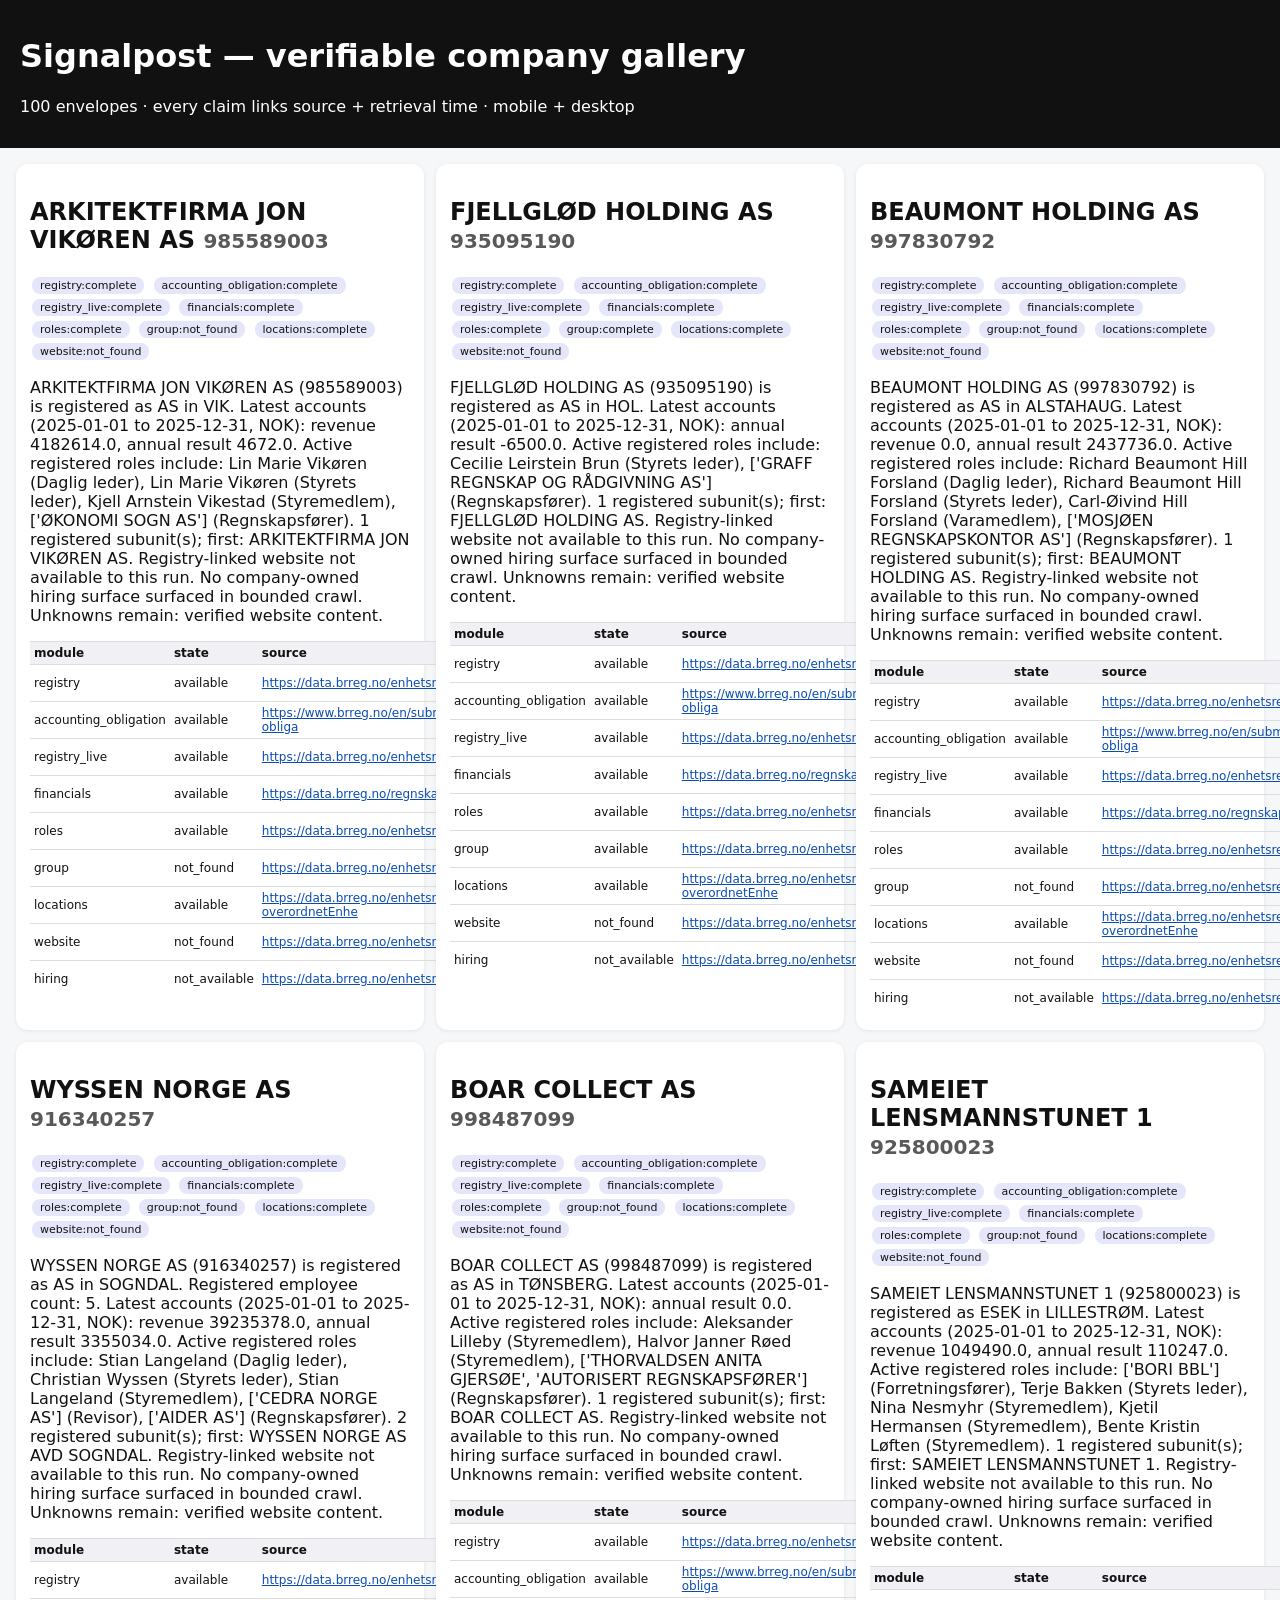
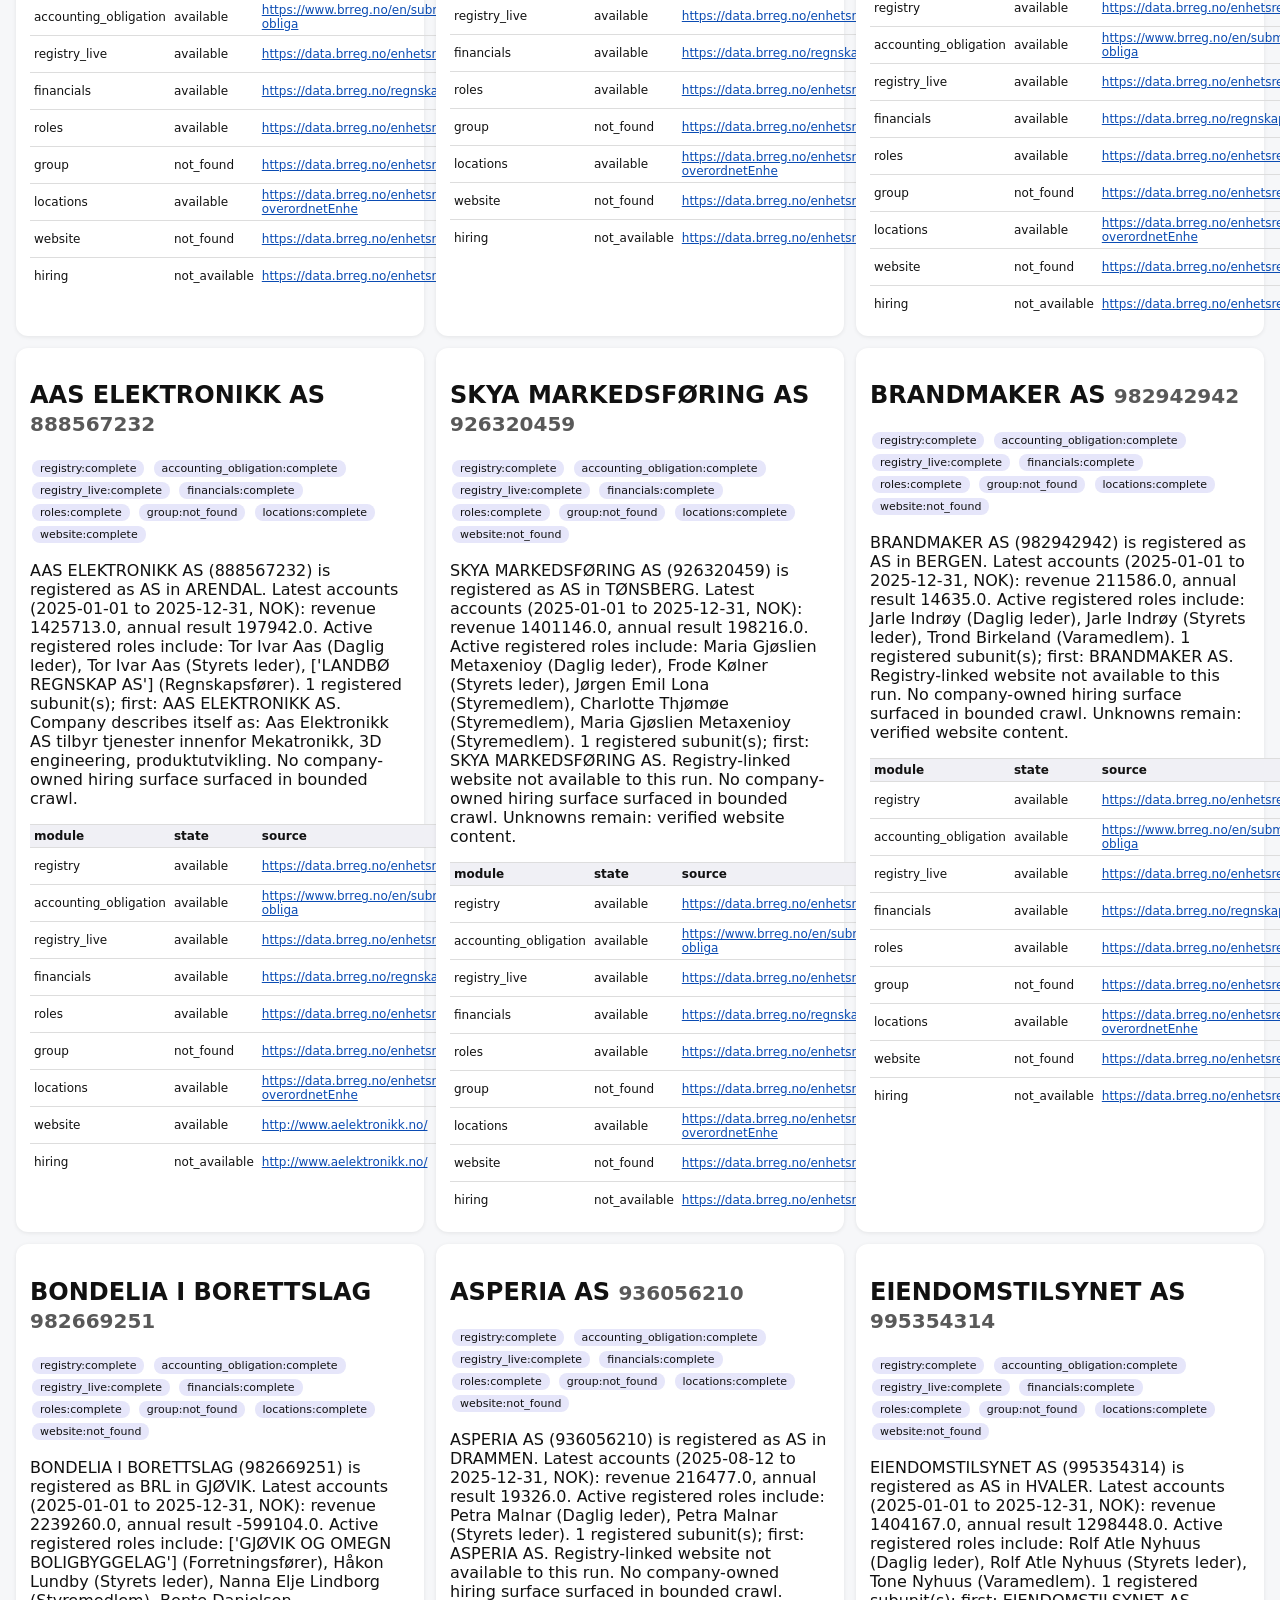
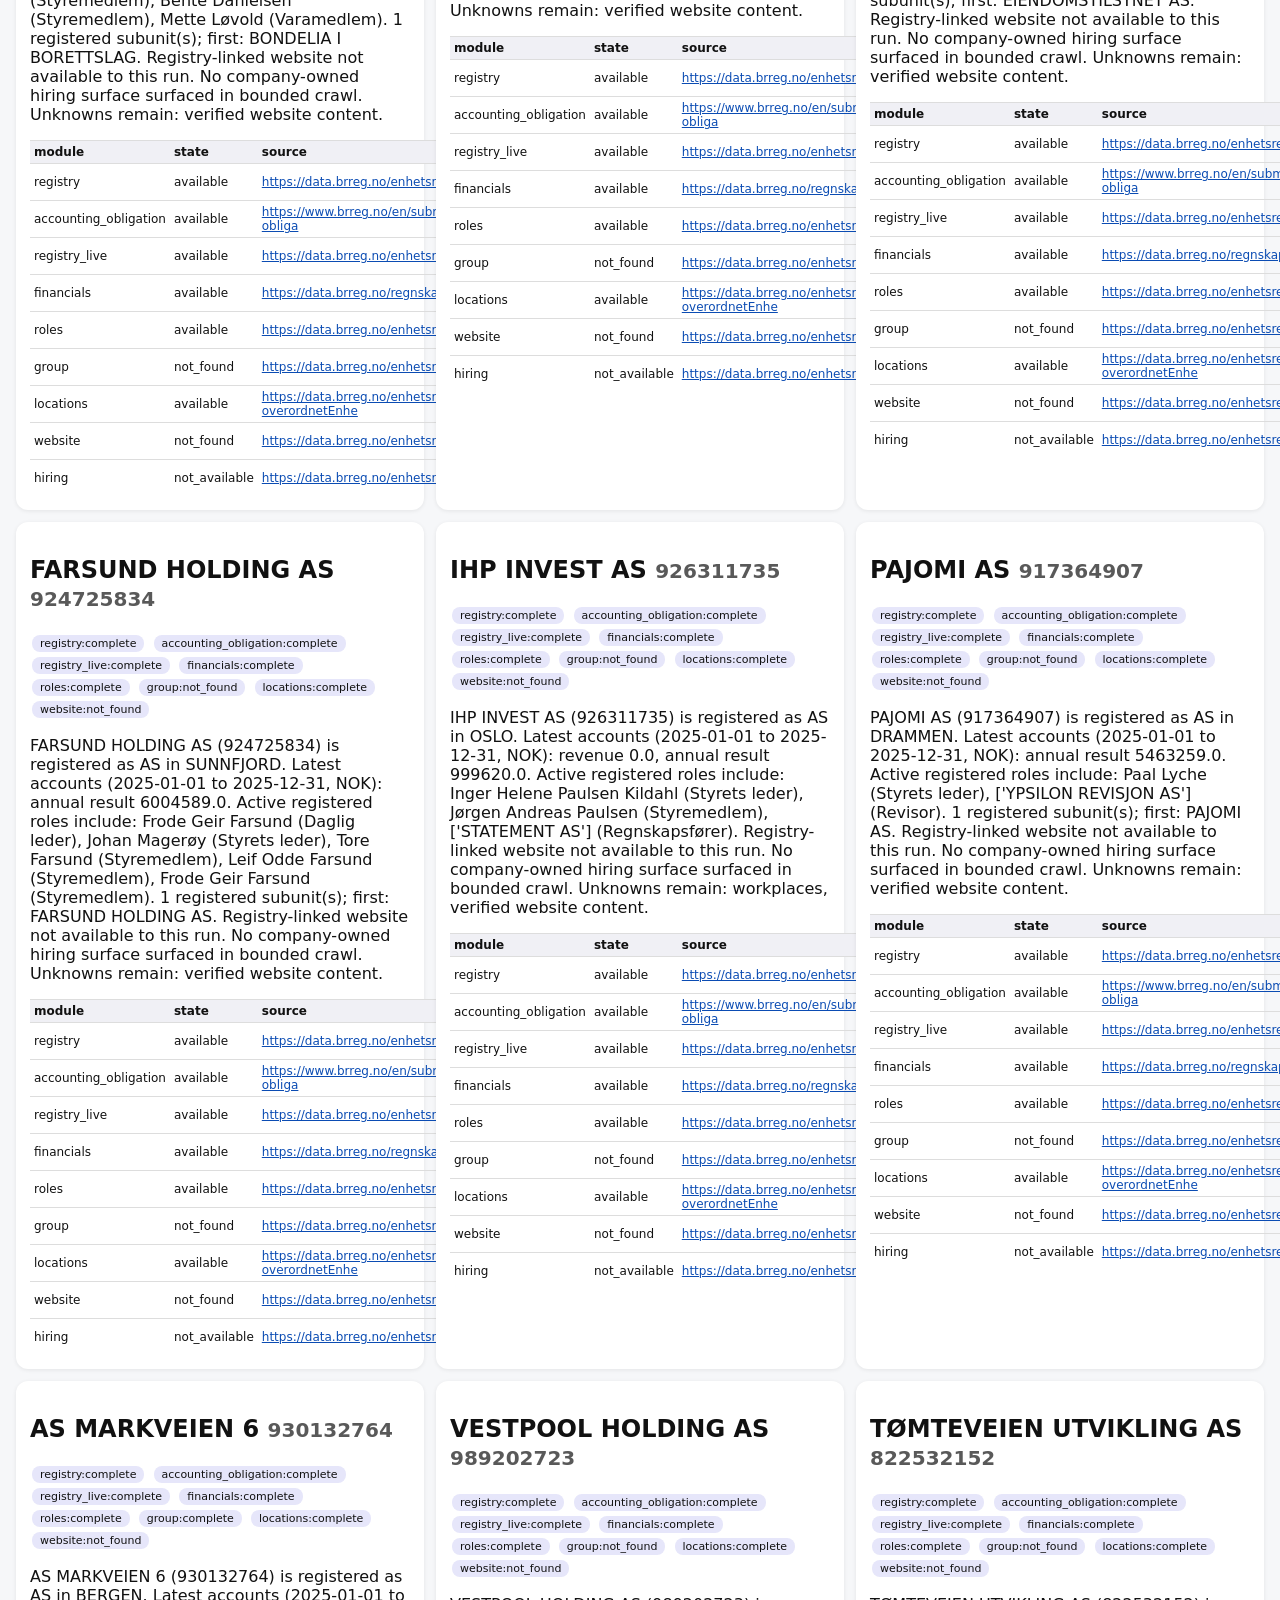
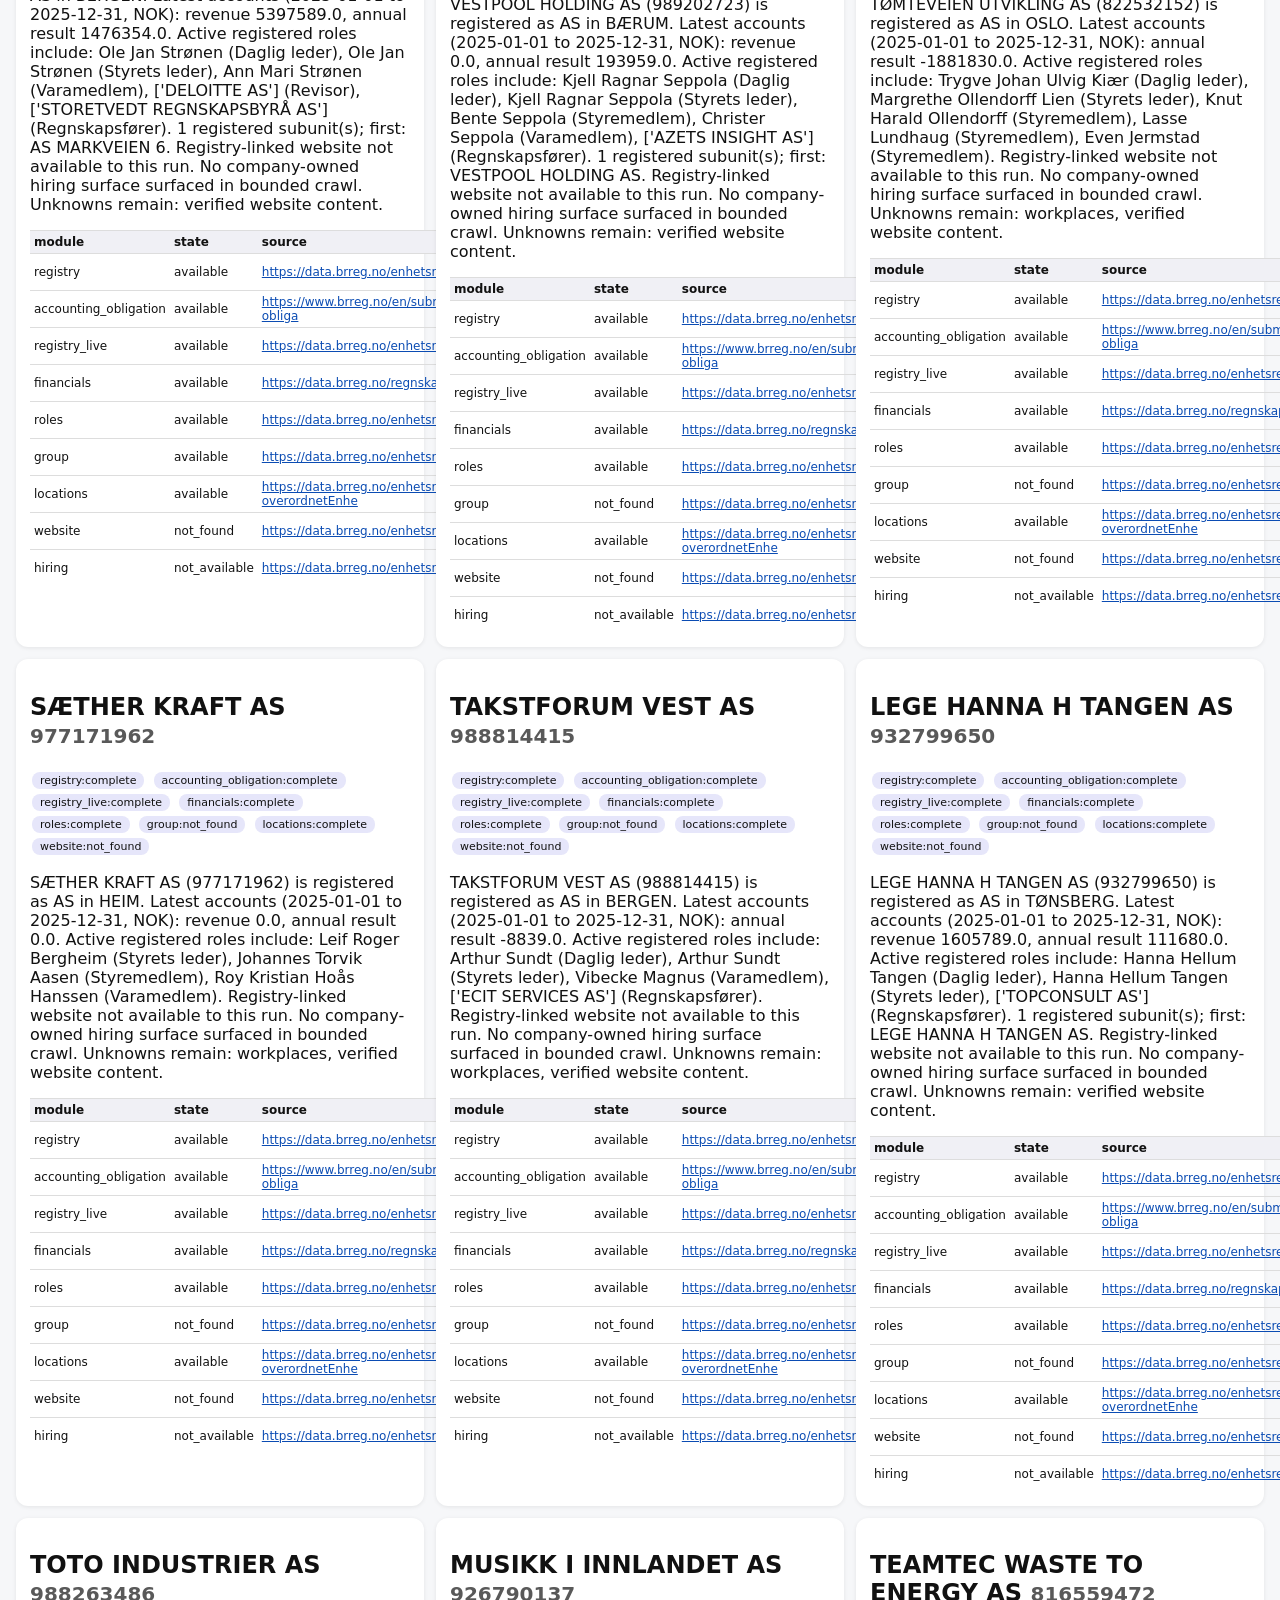
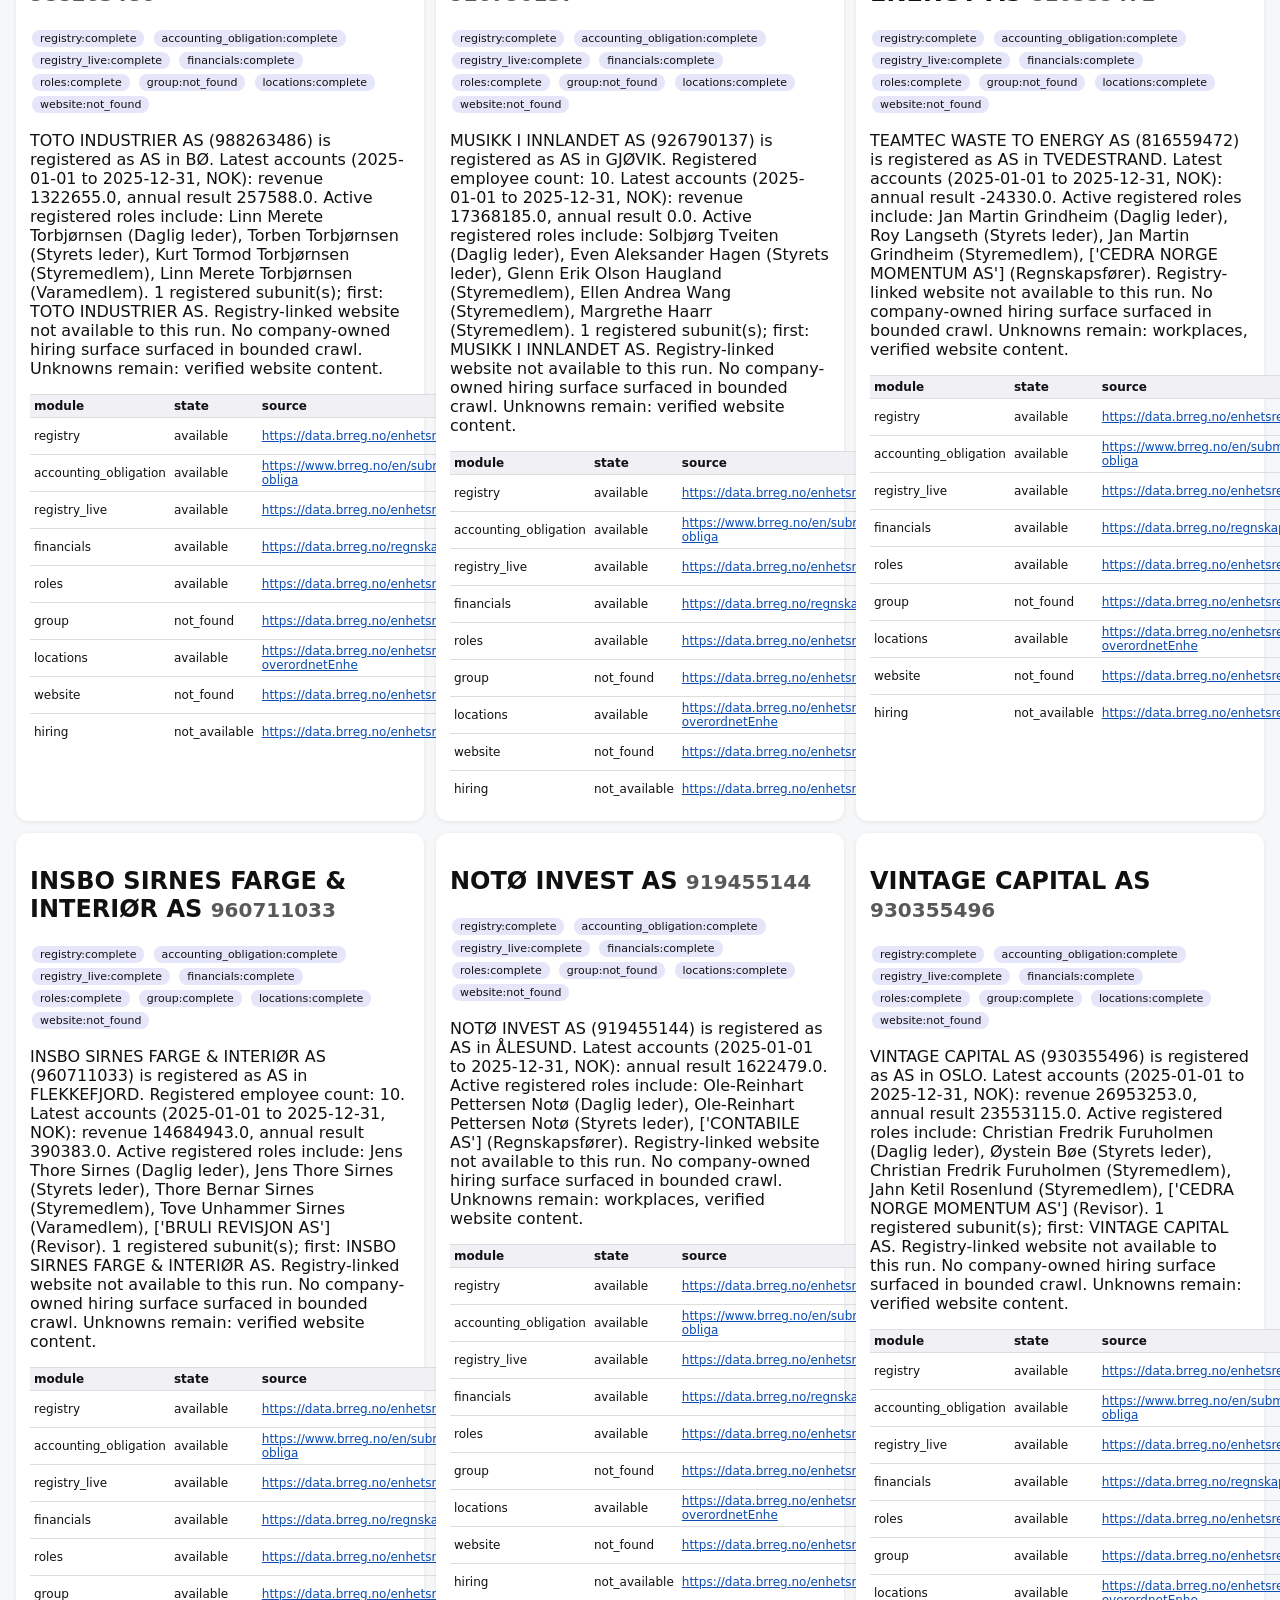
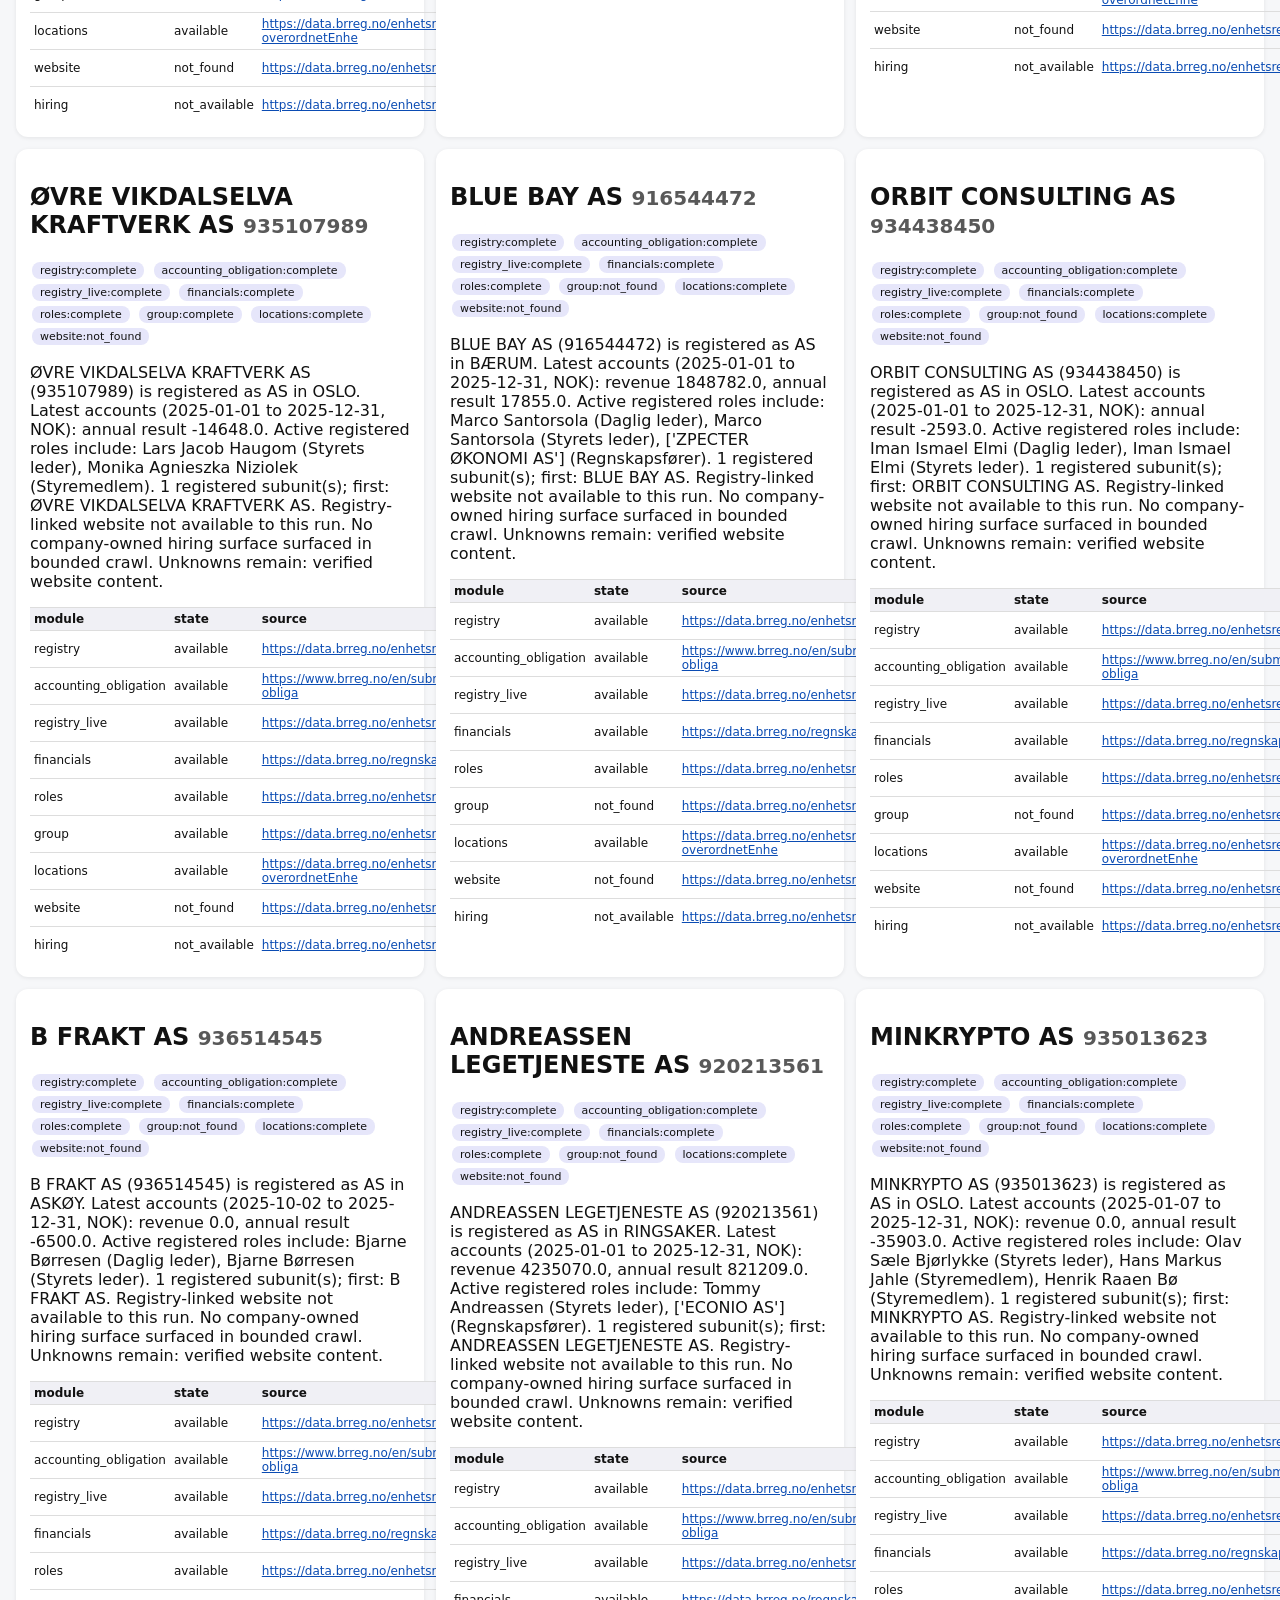
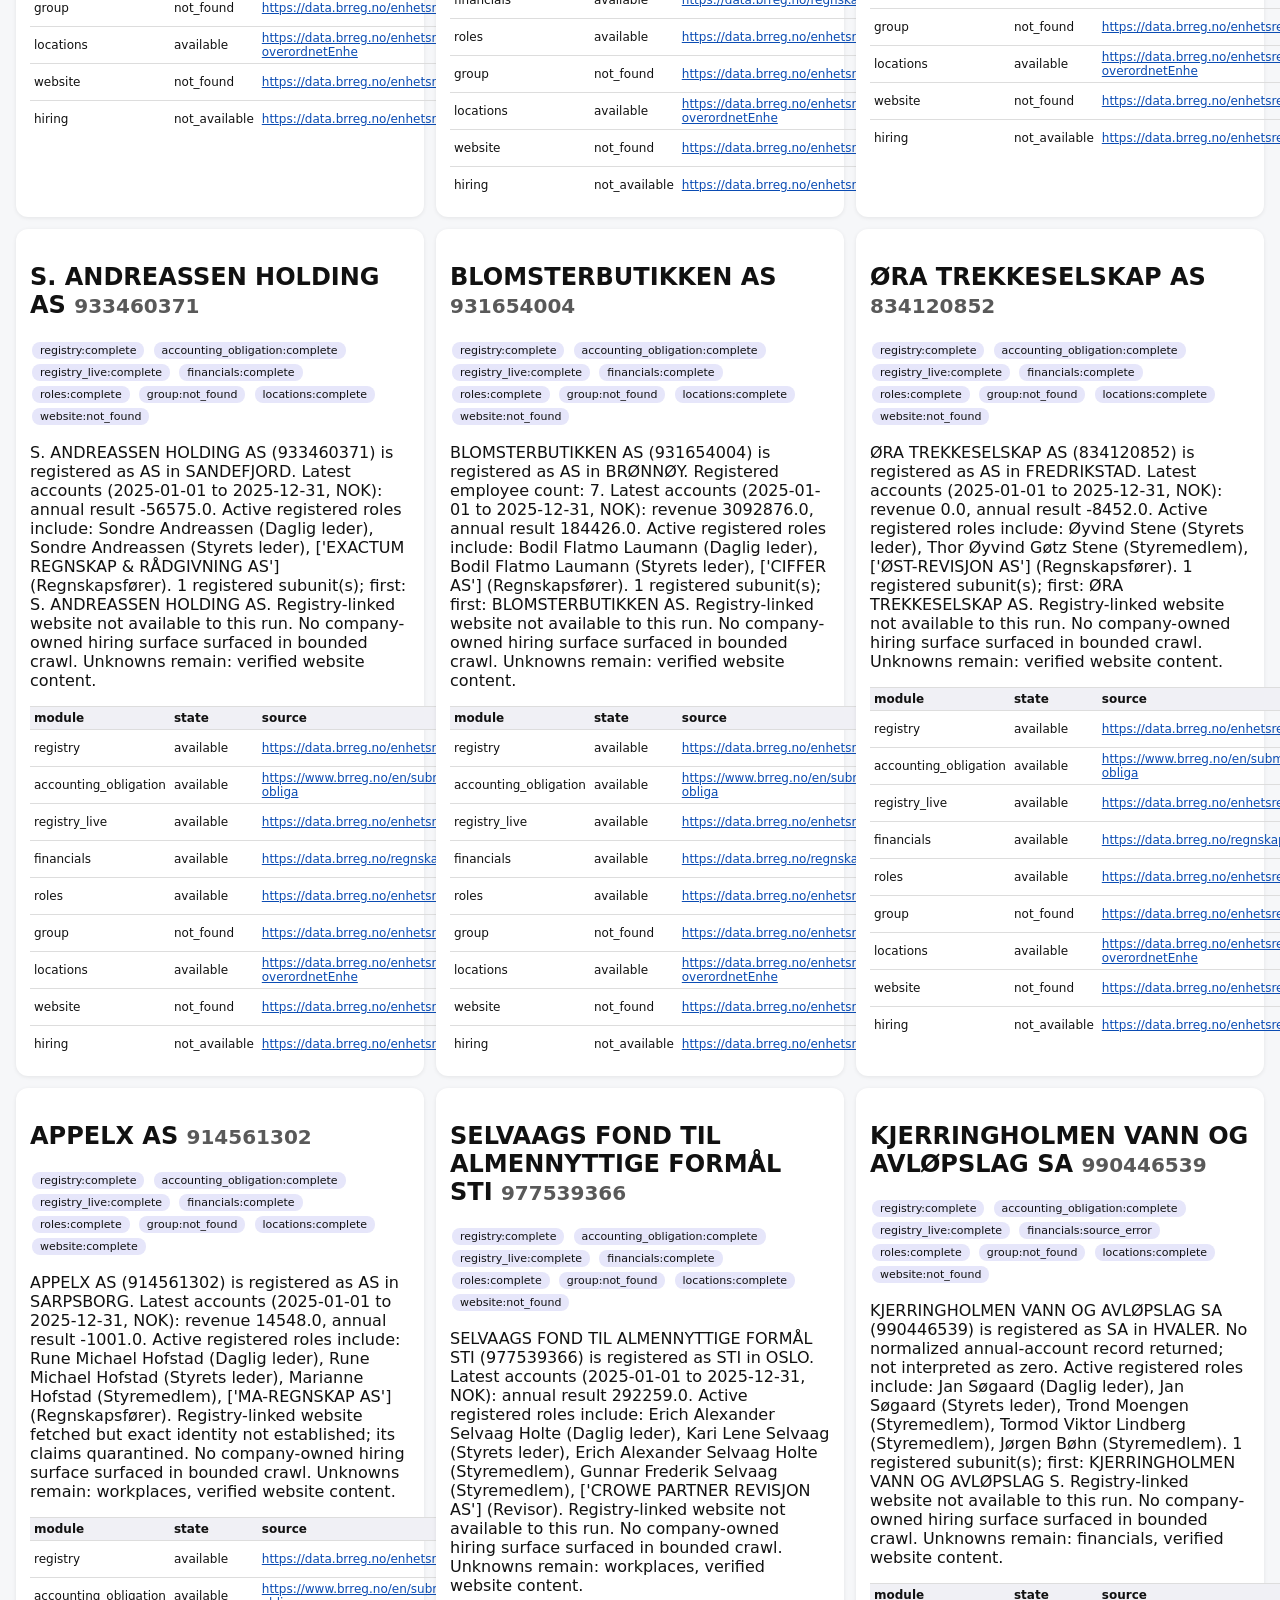
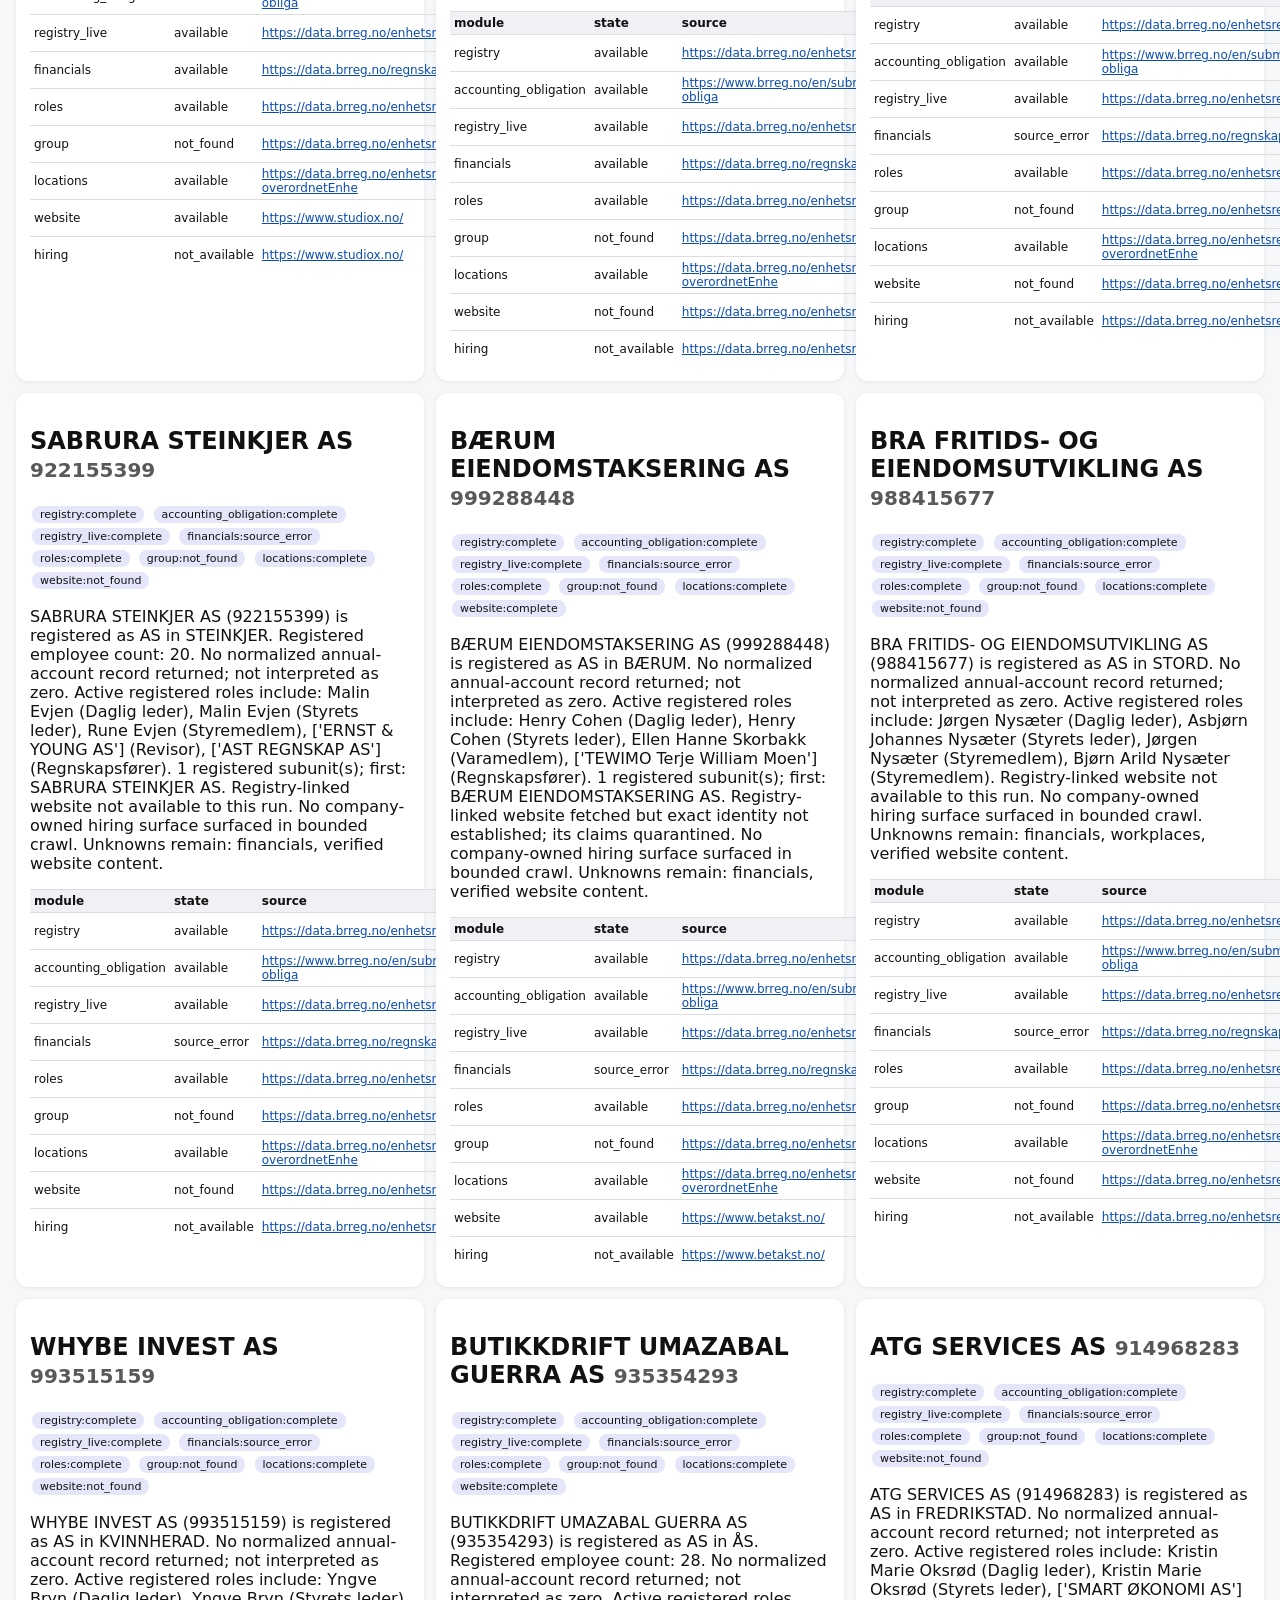
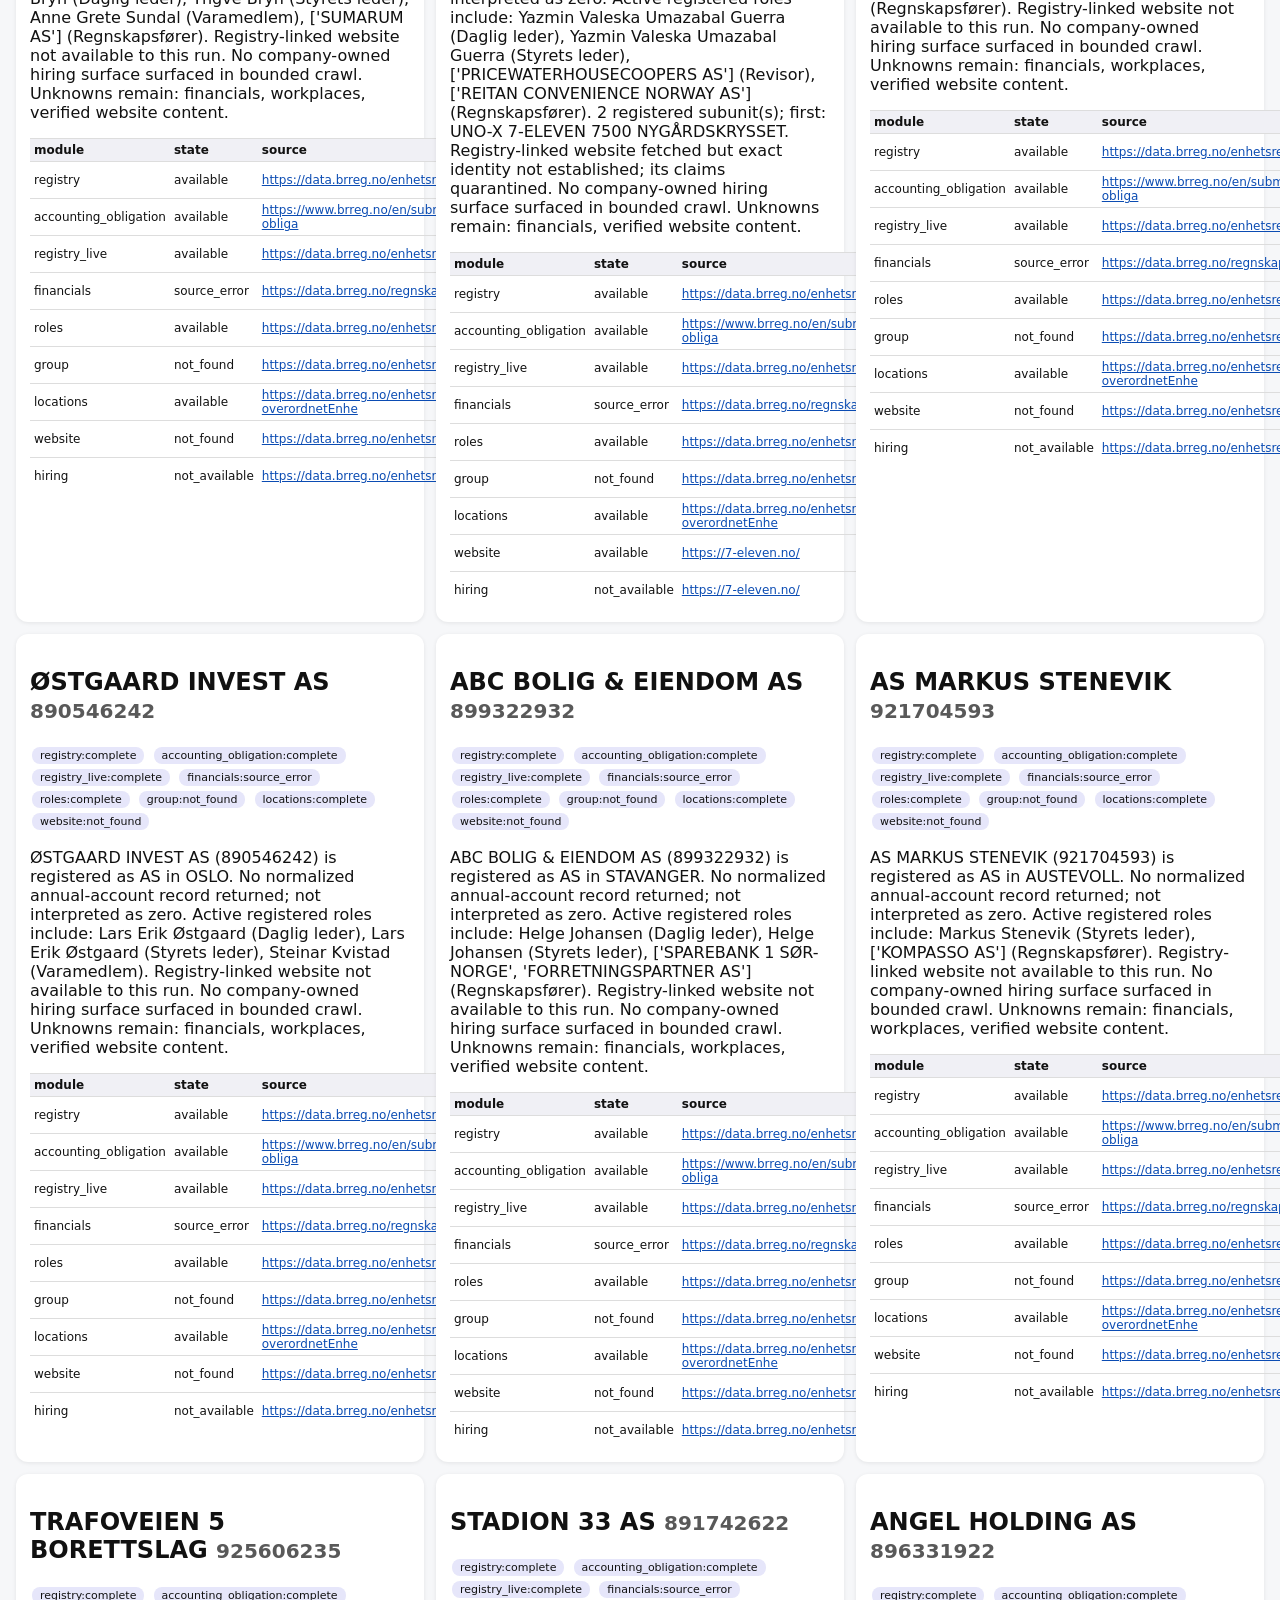
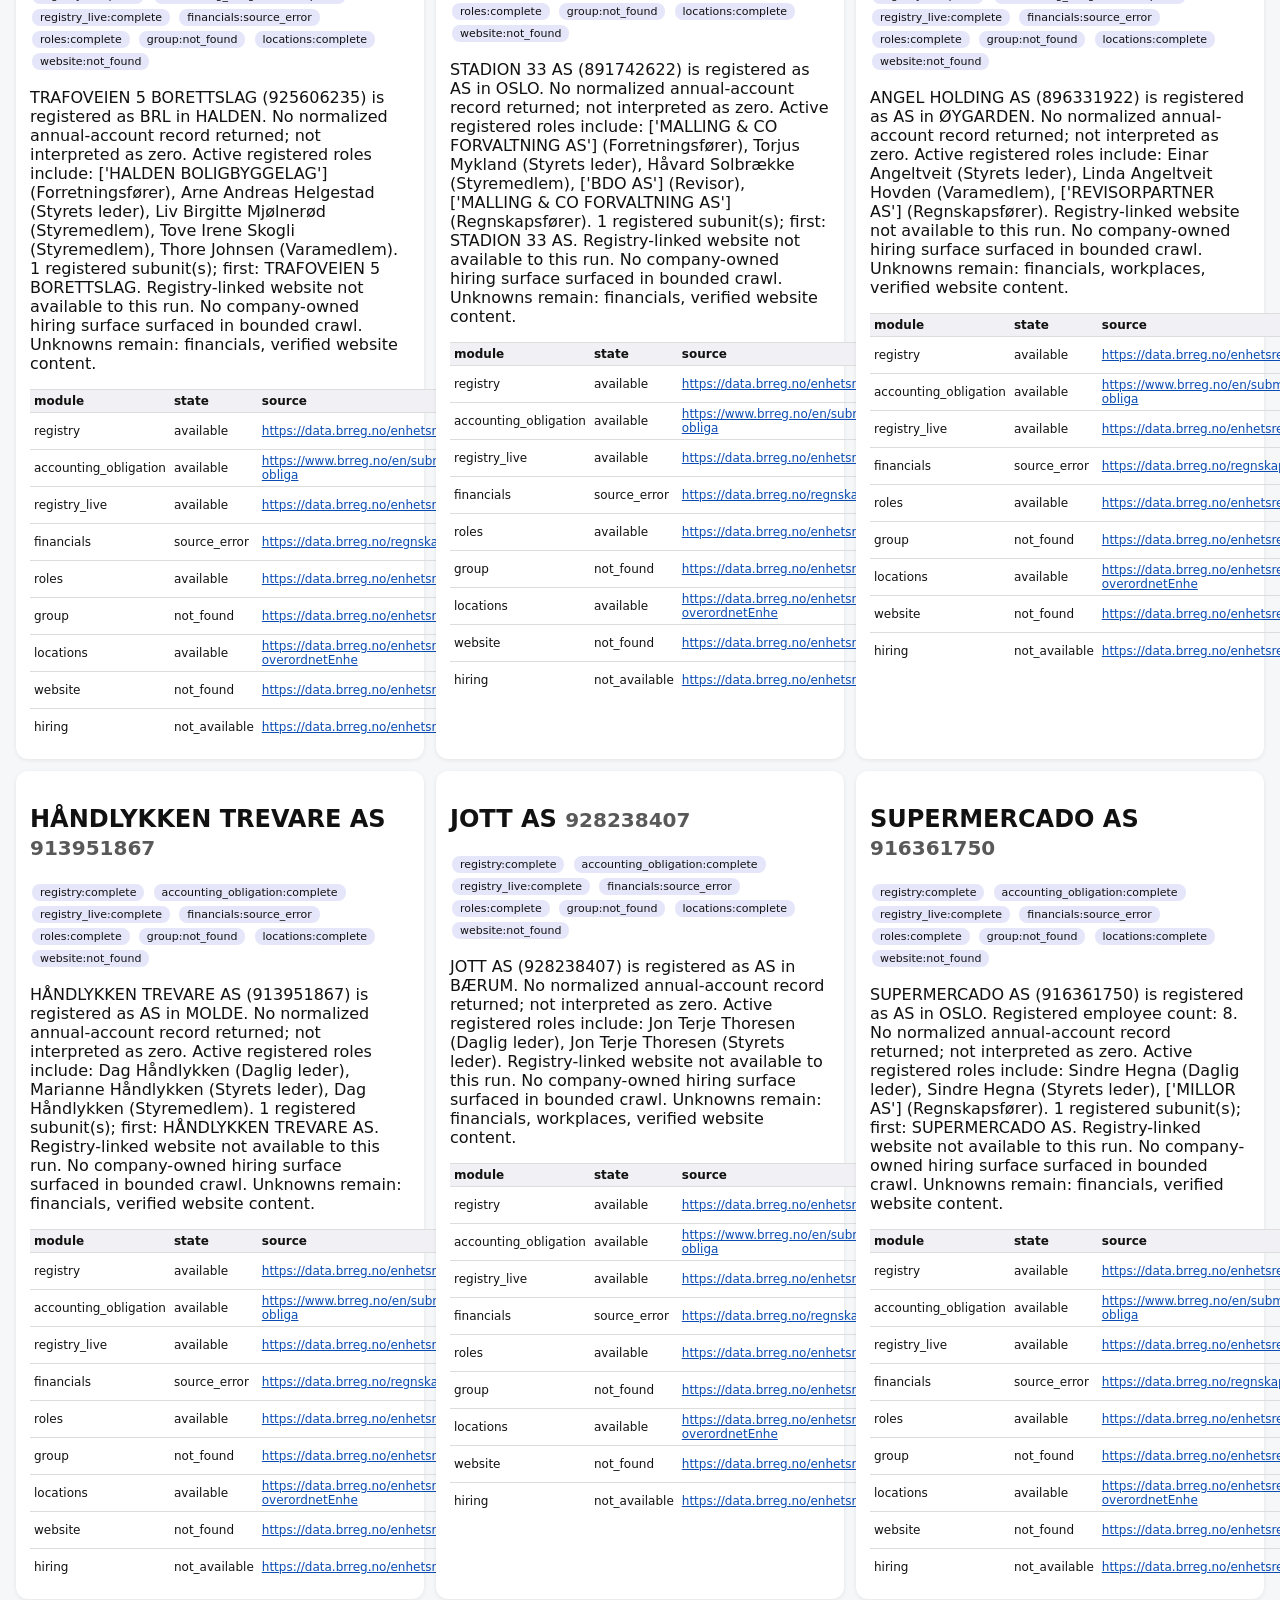
==== docs/index.html @ a3325833 "site: move Pages publish dir site/ -> docs/ (Pages branch mode only serves root or docs)" ====
<!doctype html><html lang='en'><head><meta charset='utf-8'>
<meta name='viewport' content='width=device-width,initial-scale=1'>
<meta name='description' content='Verifiable Norwegian company profiles with source links and retrieval dates.'>
<meta http-equiv='Content-Security-Policy' content="default-src 'none'; style-src 'unsafe-inline'; img-src https: data:; connect-src 'none'; script-src 'none'; base-uri 'none'; form-action 'none'">
<title>Signalpost gallery &mdash; 100 companies</title>
<style>body{font-family:system-ui,-apple-system,'Segoe UI',sans-serif;margin:0;background:#f6f7f9;color:#111}header{padding:16px 20px;background:#111;color:#fff}header a{color:#fff}.skip{position:absolute;left:-9999px;top:0;background:#fff;color:#111;padding:8px 12px;z-index:10}.skip:focus{left:8px;top:8px}main{padding:16px;display:grid;gap:12px;grid-template-columns:repeat(auto-fill,minmax(340px,1fr))}.card{background:#fff;border-radius:12px;padding:14px;box-shadow:0 1px 4px rgba(0,0,0,.08)}.b{display:inline-block;background:#e6e6fa;color:#111;font-size:11px;border-radius:8px;padding:2px 8px;margin:2px}table{width:100%;font-size:12px;border-collapse:collapse}td,th{border-top:1px solid #ddd;padding:4px;text-align:left}th{background:#f0f0f5}small{color:#595959}a{color:#0b4cb3;text-decoration:underline}a:focus-visible{outline:3px solid #0b4cb3;outline-offset:2px}footer{padding:20px;background:#fff;border-top:1px solid #ddd;font-size:13px;color:#333}footer nav ul{list-style:none;padding:0;display:flex;gap:12px;flex-wrap:wrap}@media(max-width:600px){main{grid-template-columns:1fr}}</style>
</head><body><a class='skip' href='#main'>Skip to company profiles</a>
<header><h1>Signalpost &mdash; verifiable company gallery</h1>
<p>100 envelopes &middot; every claim links source + retrieval time &middot; mobile + desktop</p></header>
<main id='main'><article class='card' aria-labelledby='c0'><h2 id='c0'>ARKITEKTFIRMA JON VIKØREN AS <small>985589003</small></h2><div><span class='b'>registry:complete</span> <span class='b'>accounting_obligation:complete</span> <span class='b'>registry_live:complete</span> <span class='b'>financials:complete</span> <span class='b'>roles:complete</span> <span class='b'>group:not_found</span> <span class='b'>locations:complete</span> <span class='b'>website:not_found</span></div><p>ARKITEKTFIRMA JON VIKØREN AS (985589003) is registered as AS in VIK. Latest accounts (2025-01-01 to 2025-12-31, NOK): revenue 4182614.0, annual result 4672.0. Active registered roles include: Lin Marie Vikøren (Daglig leder), Lin Marie Vikøren (Styrets leder), Kjell Arnstein Vikestad (Styremedlem), [&#x27;ØKONOMI SOGN AS&#x27;] (Regnskapsfører). 1 registered subunit(s); first: ARKITEKTFIRMA JON VIKØREN AS. Registry-linked website not available to this run. No company-owned hiring surface surfaced in bounded crawl. Unknowns remain: verified website content.</p><table><caption class='skip'>Evidence for ARKITEKTFIRMA JON VIKØREN AS, organisation 985589003</caption><tr><th scope='col'>module</th><th scope='col'>state</th><th scope='col'>source</th><th scope='col'>retrieved</th></tr><tr><td>registry</td><td>available</td><td><a href='https://data.brreg.no/enhetsregisteret/api/enheter/lastned/csv' rel='noopener noreferrer nofollow'>https://data.brreg.no/enhetsregisteret/api/enheter/lastned/csv</a></td><td>2026-09-27T07:00:24.638125Z</td></tr><tr><td>accounting_obligation</td><td>available</td><td><a href='https://www.brreg.no/en/submission-of-annual-accounts/reporting-obligations-to-the-register-of-company-accounts/who-has-an-accounting-obligation/' rel='noopener noreferrer nofollow'>https://www.brreg.no/en/submission-of-annual-accounts/reporting-obliga</a></td><td>2026-09-27T07:00:51.420707Z</td></tr><tr><td>registry_live</td><td>available</td><td><a href='https://data.brreg.no/enhetsregisteret/api/enheter/985589003' rel='noopener noreferrer nofollow'>https://data.brreg.no/enhetsregisteret/api/enheter/985589003</a></td><td>2026-09-27T07:00:57.980593Z</td></tr><tr><td>financials</td><td>available</td><td><a href='https://data.brreg.no/regnskapsregisteret/regnskap/985589003' rel='noopener noreferrer nofollow'>https://data.brreg.no/regnskapsregisteret/regnskap/985589003</a></td><td>2026-09-27T07:01:02.925267Z</td></tr><tr><td>roles</td><td>available</td><td><a href='https://data.brreg.no/enhetsregisteret/api/enheter/985589003/roller' rel='noopener noreferrer nofollow'>https://data.brreg.no/enhetsregisteret/api/enheter/985589003/roller</a></td><td>2026-09-27T07:01:03.685446Z</td></tr><tr><td>group</td><td>not_found</td><td><a href='https://data.brreg.no/enhetsregisteret/api/konsernstruktur/985589003' rel='noopener noreferrer nofollow'>https://data.brreg.no/enhetsregisteret/api/konsernstruktur/985589003</a></td><td>2026-09-27T07:01:04.404329Z</td></tr><tr><td>locations</td><td>available</td><td><a href='https://data.brreg.no/enhetsregisteret/api/underenheter?overordnetEnhet=985589003&amp;size=1000' rel='noopener noreferrer nofollow'>https://data.brreg.no/enhetsregisteret/api/underenheter?overordnetEnhe</a></td><td>2026-09-27T07:01:05.132972Z</td></tr><tr><td>website</td><td>not_found</td><td><a href='https://data.brreg.no/enhetsregisteret/api/enheter' rel='noopener noreferrer nofollow'>https://data.brreg.no/enhetsregisteret/api/enheter</a></td><td>2026-09-27T07:01:05.133584Z</td></tr><tr><td>hiring</td><td>not_available</td><td><a href='https://data.brreg.no/enhetsregisteret/api/enheter' rel='noopener noreferrer nofollow'>https://data.brreg.no/enhetsregisteret/api/enheter</a></td><td>2026-09-27T07:01:05.133584Z</td></tr></table></article>
<article class='card' aria-labelledby='c1'><h2 id='c1'>FJELLGLØD HOLDING AS <small>935095190</small></h2><div><span class='b'>registry:complete</span> <span class='b'>accounting_obligation:complete</span> <span class='b'>registry_live:complete</span> <span class='b'>financials:complete</span> <span class='b'>roles:complete</span> <span class='b'>group:complete</span> <span class='b'>locations:complete</span> <span class='b'>website:not_found</span></div><p>FJELLGLØD HOLDING AS (935095190) is registered as AS in HOL. Latest accounts (2025-01-01 to 2025-12-31, NOK): annual result -6500.0. Active registered roles include: Cecilie Leirstein Brun (Styrets leder), [&#x27;GRAFF REGNSKAP OG RÅDGIVNING AS&#x27;] (Regnskapsfører). 1 registered subunit(s); first: FJELLGLØD HOLDING AS. Registry-linked website not available to this run. No company-owned hiring surface surfaced in bounded crawl. Unknowns remain: verified website content.</p><table><caption class='skip'>Evidence for FJELLGLØD HOLDING AS, organisation 935095190</caption><tr><th scope='col'>module</th><th scope='col'>state</th><th scope='col'>source</th><th scope='col'>retrieved</th></tr><tr><td>registry</td><td>available</td><td><a href='https://data.brreg.no/enhetsregisteret/api/enheter/lastned/csv' rel='noopener noreferrer nofollow'>https://data.brreg.no/enhetsregisteret/api/enheter/lastned/csv</a></td><td>2026-09-27T07:00:24.638125Z</td></tr><tr><td>accounting_obligation</td><td>available</td><td><a href='https://www.brreg.no/en/submission-of-annual-accounts/reporting-obligations-to-the-register-of-company-accounts/who-has-an-accounting-obligation/' rel='noopener noreferrer nofollow'>https://www.brreg.no/en/submission-of-annual-accounts/reporting-obliga</a></td><td>2026-09-27T07:00:43.645373Z</td></tr><tr><td>registry_live</td><td>available</td><td><a href='https://data.brreg.no/enhetsregisteret/api/enheter/935095190' rel='noopener noreferrer nofollow'>https://data.brreg.no/enhetsregisteret/api/enheter/935095190</a></td><td>2026-09-27T07:00:57.990704Z</td></tr><tr><td>financials</td><td>available</td><td><a href='https://data.brreg.no/regnskapsregisteret/regnskap/935095190' rel='noopener noreferrer nofollow'>https://data.brreg.no/regnskapsregisteret/regnskap/935095190</a></td><td>2026-09-27T07:01:11.299062Z</td></tr><tr><td>roles</td><td>available</td><td><a href='https://data.brreg.no/enhetsregisteret/api/enheter/935095190/roller' rel='noopener noreferrer nofollow'>https://data.brreg.no/enhetsregisteret/api/enheter/935095190/roller</a></td><td>2026-09-27T07:01:12.040954Z</td></tr><tr><td>group</td><td>available</td><td><a href='https://data.brreg.no/enhetsregisteret/api/konsernstruktur/935095190' rel='noopener noreferrer nofollow'>https://data.brreg.no/enhetsregisteret/api/konsernstruktur/935095190</a></td><td>2026-09-27T07:01:12.808445Z</td></tr><tr><td>locations</td><td>available</td><td><a href='https://data.brreg.no/enhetsregisteret/api/underenheter?overordnetEnhet=935095190&amp;size=1000' rel='noopener noreferrer nofollow'>https://data.brreg.no/enhetsregisteret/api/underenheter?overordnetEnhe</a></td><td>2026-09-27T07:01:13.511846Z</td></tr><tr><td>website</td><td>not_found</td><td><a href='https://data.brreg.no/enhetsregisteret/api/enheter' rel='noopener noreferrer nofollow'>https://data.brreg.no/enhetsregisteret/api/enheter</a></td><td>2026-09-27T07:01:13.512112Z</td></tr><tr><td>hiring</td><td>not_available</td><td><a href='https://data.brreg.no/enhetsregisteret/api/enheter' rel='noopener noreferrer nofollow'>https://data.brreg.no/enhetsregisteret/api/enheter</a></td><td>2026-09-27T07:01:13.512112Z</td></tr></table></article>
<article class='card' aria-labelledby='c2'><h2 id='c2'>BEAUMONT HOLDING AS <small>997830792</small></h2><div><span class='b'>registry:complete</span> <span class='b'>accounting_obligation:complete</span> <span class='b'>registry_live:complete</span> <span class='b'>financials:complete</span> <span class='b'>roles:complete</span> <span class='b'>group:not_found</span> <span class='b'>locations:complete</span> <span class='b'>website:not_found</span></div><p>BEAUMONT HOLDING AS (997830792) is registered as AS in ALSTAHAUG. Latest accounts (2025-01-01 to 2025-12-31, NOK): revenue 0.0, annual result 2437736.0. Active registered roles include: Richard Beaumont Hill Forsland (Daglig leder), Richard Beaumont Hill Forsland (Styrets leder), Carl-Øivind Hill Forsland (Varamedlem), [&#x27;MOSJØEN REGNSKAPSKONTOR AS&#x27;] (Regnskapsfører). 1 registered subunit(s); first: BEAUMONT HOLDING AS. Registry-linked website not available to this run. No company-owned hiring surface surfaced in bounded crawl. Unknowns remain: verified website content.</p><table><caption class='skip'>Evidence for BEAUMONT HOLDING AS, organisation 997830792</caption><tr><th scope='col'>module</th><th scope='col'>state</th><th scope='col'>source</th><th scope='col'>retrieved</th></tr><tr><td>registry</td><td>available</td><td><a href='https://data.brreg.no/enhetsregisteret/api/enheter/lastned/csv' rel='noopener noreferrer nofollow'>https://data.brreg.no/enhetsregisteret/api/enheter/lastned/csv</a></td><td>2026-09-27T07:00:24.638125Z</td></tr><tr><td>accounting_obligation</td><td>available</td><td><a href='https://www.brreg.no/en/submission-of-annual-accounts/reporting-obligations-to-the-register-of-company-accounts/who-has-an-accounting-obligation/' rel='noopener noreferrer nofollow'>https://www.brreg.no/en/submission-of-annual-accounts/reporting-obliga</a></td><td>2026-09-27T07:00:56.364249Z</td></tr><tr><td>registry_live</td><td>available</td><td><a href='https://data.brreg.no/enhetsregisteret/api/enheter/997830792' rel='noopener noreferrer nofollow'>https://data.brreg.no/enhetsregisteret/api/enheter/997830792</a></td><td>2026-09-27T07:00:57.980068Z</td></tr><tr><td>financials</td><td>available</td><td><a href='https://data.brreg.no/regnskapsregisteret/regnskap/997830792' rel='noopener noreferrer nofollow'>https://data.brreg.no/regnskapsregisteret/regnskap/997830792</a></td><td>2026-09-27T07:01:04.577328Z</td></tr><tr><td>roles</td><td>available</td><td><a href='https://data.brreg.no/enhetsregisteret/api/enheter/997830792/roller' rel='noopener noreferrer nofollow'>https://data.brreg.no/enhetsregisteret/api/enheter/997830792/roller</a></td><td>2026-09-27T07:01:05.316523Z</td></tr><tr><td>group</td><td>not_found</td><td><a href='https://data.brreg.no/enhetsregisteret/api/konsernstruktur/997830792' rel='noopener noreferrer nofollow'>https://data.brreg.no/enhetsregisteret/api/konsernstruktur/997830792</a></td><td>2026-09-27T07:01:06.066872Z</td></tr><tr><td>locations</td><td>available</td><td><a href='https://data.brreg.no/enhetsregisteret/api/underenheter?overordnetEnhet=997830792&amp;size=1000' rel='noopener noreferrer nofollow'>https://data.brreg.no/enhetsregisteret/api/underenheter?overordnetEnhe</a></td><td>2026-09-27T07:01:07.978090Z</td></tr><tr><td>website</td><td>not_found</td><td><a href='https://data.brreg.no/enhetsregisteret/api/enheter' rel='noopener noreferrer nofollow'>https://data.brreg.no/enhetsregisteret/api/enheter</a></td><td>2026-09-27T07:01:07.978598Z</td></tr><tr><td>hiring</td><td>not_available</td><td><a href='https://data.brreg.no/enhetsregisteret/api/enheter' rel='noopener noreferrer nofollow'>https://data.brreg.no/enhetsregisteret/api/enheter</a></td><td>2026-09-27T07:01:07.978598Z</td></tr></table></article>
<article class='card' aria-labelledby='c3'><h2 id='c3'>WYSSEN NORGE AS <small>916340257</small></h2><div><span class='b'>registry:complete</span> <span class='b'>accounting_obligation:complete</span> <span class='b'>registry_live:complete</span> <span class='b'>financials:complete</span> <span class='b'>roles:complete</span> <span class='b'>group:not_found</span> <span class='b'>locations:complete</span> <span class='b'>website:not_found</span></div><p>WYSSEN NORGE AS (916340257) is registered as AS in SOGNDAL. Registered employee count: 5. Latest accounts (2025-01-01 to 2025-12-31, NOK): revenue 39235378.0, annual result 3355034.0. Active registered roles include: Stian Langeland (Daglig leder), Christian Wyssen (Styrets leder), Stian Langeland (Styremedlem), [&#x27;CEDRA NORGE AS&#x27;] (Revisor), [&#x27;AIDER AS&#x27;] (Regnskapsfører). 2 registered subunit(s); first: WYSSEN NORGE AS AVD SOGNDAL. Registry-linked website not available to this run. No company-owned hiring surface surfaced in bounded crawl. Unknowns remain: verified website content.</p><table><caption class='skip'>Evidence for WYSSEN NORGE AS, organisation 916340257</caption><tr><th scope='col'>module</th><th scope='col'>state</th><th scope='col'>source</th><th scope='col'>retrieved</th></tr><tr><td>registry</td><td>available</td><td><a href='https://data.brreg.no/enhetsregisteret/api/enheter/lastned/csv' rel='noopener noreferrer nofollow'>https://data.brreg.no/enhetsregisteret/api/enheter/lastned/csv</a></td><td>2026-09-27T07:00:24.638125Z</td></tr><tr><td>accounting_obligation</td><td>available</td><td><a href='https://www.brreg.no/en/submission-of-annual-accounts/reporting-obligations-to-the-register-of-company-accounts/who-has-an-accounting-obligation/' rel='noopener noreferrer nofollow'>https://www.brreg.no/en/submission-of-annual-accounts/reporting-obliga</a></td><td>2026-09-27T07:00:30.591036Z</td></tr><tr><td>registry_live</td><td>available</td><td><a href='https://data.brreg.no/enhetsregisteret/api/enheter/916340257' rel='noopener noreferrer nofollow'>https://data.brreg.no/enhetsregisteret/api/enheter/916340257</a></td><td>2026-09-27T07:00:57.983502Z</td></tr><tr><td>financials</td><td>available</td><td><a href='https://data.brreg.no/regnskapsregisteret/regnskap/916340257' rel='noopener noreferrer nofollow'>https://data.brreg.no/regnskapsregisteret/regnskap/916340257</a></td><td>2026-09-27T07:01:04.992048Z</td></tr><tr><td>roles</td><td>available</td><td><a href='https://data.brreg.no/enhetsregisteret/api/enheter/916340257/roller' rel='noopener noreferrer nofollow'>https://data.brreg.no/enhetsregisteret/api/enheter/916340257/roller</a></td><td>2026-09-27T07:01:05.711988Z</td></tr><tr><td>group</td><td>not_found</td><td><a href='https://data.brreg.no/enhetsregisteret/api/konsernstruktur/916340257' rel='noopener noreferrer nofollow'>https://data.brreg.no/enhetsregisteret/api/konsernstruktur/916340257</a></td><td>2026-09-27T07:01:06.425324Z</td></tr><tr><td>locations</td><td>available</td><td><a href='https://data.brreg.no/enhetsregisteret/api/underenheter?overordnetEnhet=916340257&amp;size=1000' rel='noopener noreferrer nofollow'>https://data.brreg.no/enhetsregisteret/api/underenheter?overordnetEnhe</a></td><td>2026-09-27T07:01:07.119717Z</td></tr><tr><td>website</td><td>not_found</td><td><a href='https://data.brreg.no/enhetsregisteret/api/enheter' rel='noopener noreferrer nofollow'>https://data.brreg.no/enhetsregisteret/api/enheter</a></td><td>2026-09-27T07:01:07.120220Z</td></tr><tr><td>hiring</td><td>not_available</td><td><a href='https://data.brreg.no/enhetsregisteret/api/enheter' rel='noopener noreferrer nofollow'>https://data.brreg.no/enhetsregisteret/api/enheter</a></td><td>2026-09-27T07:01:07.120220Z</td></tr></table></article>
<article class='card' aria-labelledby='c4'><h2 id='c4'>BOAR COLLECT AS <small>998487099</small></h2><div><span class='b'>registry:complete</span> <span class='b'>accounting_obligation:complete</span> <span class='b'>registry_live:complete</span> <span class='b'>financials:complete</span> <span class='b'>roles:complete</span> <span class='b'>group:not_found</span> <span class='b'>locations:complete</span> <span class='b'>website:not_found</span></div><p>BOAR COLLECT AS (998487099) is registered as AS in TØNSBERG. Latest accounts (2025-01-01 to 2025-12-31, NOK): annual result 0.0. Active registered roles include: Aleksander Lilleby (Styremedlem), Halvor Janner Røed (Styremedlem), [&#x27;THORVALDSEN ANITA GJERSØE&#x27;, &#x27;AUTORISERT REGNSKAPSFØRER&#x27;] (Regnskapsfører). 1 registered subunit(s); first: BOAR COLLECT AS. Registry-linked website not available to this run. No company-owned hiring surface surfaced in bounded crawl. Unknowns remain: verified website content.</p><table><caption class='skip'>Evidence for BOAR COLLECT AS, organisation 998487099</caption><tr><th scope='col'>module</th><th scope='col'>state</th><th scope='col'>source</th><th scope='col'>retrieved</th></tr><tr><td>registry</td><td>available</td><td><a href='https://data.brreg.no/enhetsregisteret/api/enheter/lastned/csv' rel='noopener noreferrer nofollow'>https://data.brreg.no/enhetsregisteret/api/enheter/lastned/csv</a></td><td>2026-09-27T07:00:24.638125Z</td></tr><tr><td>accounting_obligation</td><td>available</td><td><a href='https://www.brreg.no/en/submission-of-annual-accounts/reporting-obligations-to-the-register-of-company-accounts/who-has-an-accounting-obligation/' rel='noopener noreferrer nofollow'>https://www.brreg.no/en/submission-of-annual-accounts/reporting-obliga</a></td><td>2026-09-27T07:00:56.688297Z</td></tr><tr><td>registry_live</td><td>available</td><td><a href='https://data.brreg.no/enhetsregisteret/api/enheter/998487099' rel='noopener noreferrer nofollow'>https://data.brreg.no/enhetsregisteret/api/enheter/998487099</a></td><td>2026-09-27T07:00:57.970904Z</td></tr><tr><td>financials</td><td>available</td><td><a href='https://data.brreg.no/regnskapsregisteret/regnskap/998487099' rel='noopener noreferrer nofollow'>https://data.brreg.no/regnskapsregisteret/regnskap/998487099</a></td><td>2026-09-27T07:01:06.404100Z</td></tr><tr><td>roles</td><td>available</td><td><a href='https://data.brreg.no/enhetsregisteret/api/enheter/998487099/roller' rel='noopener noreferrer nofollow'>https://data.brreg.no/enhetsregisteret/api/enheter/998487099/roller</a></td><td>2026-09-27T07:01:07.157084Z</td></tr><tr><td>group</td><td>not_found</td><td><a href='https://data.brreg.no/enhetsregisteret/api/konsernstruktur/998487099' rel='noopener noreferrer nofollow'>https://data.brreg.no/enhetsregisteret/api/konsernstruktur/998487099</a></td><td>2026-09-27T07:01:07.890499Z</td></tr><tr><td>locations</td><td>available</td><td><a href='https://data.brreg.no/enhetsregisteret/api/underenheter?overordnetEnhet=998487099&amp;size=1000' rel='noopener noreferrer nofollow'>https://data.brreg.no/enhetsregisteret/api/underenheter?overordnetEnhe</a></td><td>2026-09-27T07:01:08.616184Z</td></tr><tr><td>website</td><td>not_found</td><td><a href='https://data.brreg.no/enhetsregisteret/api/enheter' rel='noopener noreferrer nofollow'>https://data.brreg.no/enhetsregisteret/api/enheter</a></td><td>2026-09-27T07:01:08.616457Z</td></tr><tr><td>hiring</td><td>not_available</td><td><a href='https://data.brreg.no/enhetsregisteret/api/enheter' rel='noopener noreferrer nofollow'>https://data.brreg.no/enhetsregisteret/api/enheter</a></td><td>2026-09-27T07:01:08.616457Z</td></tr></table></article>
<article class='card' aria-labelledby='c5'><h2 id='c5'>SAMEIET LENSMANNSTUNET 1 <small>925800023</small></h2><div><span class='b'>registry:complete</span> <span class='b'>accounting_obligation:complete</span> <span class='b'>registry_live:complete</span> <span class='b'>financials:complete</span> <span class='b'>roles:complete</span> <span class='b'>group:not_found</span> <span class='b'>locations:complete</span> <span class='b'>website:not_found</span></div><p>SAMEIET LENSMANNSTUNET 1 (925800023) is registered as ESEK in LILLESTRØM. Latest accounts (2025-01-01 to 2025-12-31, NOK): revenue 1049490.0, annual result 110247.0. Active registered roles include: [&#x27;BORI BBL&#x27;] (Forretningsfører), Terje Bakken (Styrets leder), Nina Nesmyhr (Styremedlem), Kjetil Hermansen (Styremedlem), Bente Kristin Løften (Styremedlem). 1 registered subunit(s); first: SAMEIET LENSMANNSTUNET 1. Registry-linked website not available to this run. No company-owned hiring surface surfaced in bounded crawl. Unknowns remain: verified website content.</p><table><caption class='skip'>Evidence for SAMEIET LENSMANNSTUNET 1, organisation 925800023</caption><tr><th scope='col'>module</th><th scope='col'>state</th><th scope='col'>source</th><th scope='col'>retrieved</th></tr><tr><td>registry</td><td>available</td><td><a href='https://data.brreg.no/enhetsregisteret/api/enheter/lastned/csv' rel='noopener noreferrer nofollow'>https://data.brreg.no/enhetsregisteret/api/enheter/lastned/csv</a></td><td>2026-09-27T07:00:24.638125Z</td></tr><tr><td>accounting_obligation</td><td>available</td><td><a href='https://www.brreg.no/en/submission-of-annual-accounts/reporting-obligations-to-the-register-of-company-accounts/who-has-an-accounting-obligation/' rel='noopener noreferrer nofollow'>https://www.brreg.no/en/submission-of-annual-accounts/reporting-obliga</a></td><td>2026-09-27T07:00:36.234090Z</td></tr><tr><td>registry_live</td><td>available</td><td><a href='https://data.brreg.no/enhetsregisteret/api/enheter/925800023' rel='noopener noreferrer nofollow'>https://data.brreg.no/enhetsregisteret/api/enheter/925800023</a></td><td>2026-09-27T07:00:57.988766Z</td></tr><tr><td>financials</td><td>available</td><td><a href='https://data.brreg.no/regnskapsregisteret/regnskap/925800023' rel='noopener noreferrer nofollow'>https://data.brreg.no/regnskapsregisteret/regnskap/925800023</a></td><td>2026-09-27T07:01:08.254176Z</td></tr><tr><td>roles</td><td>available</td><td><a href='https://data.brreg.no/enhetsregisteret/api/enheter/925800023/roller' rel='noopener noreferrer nofollow'>https://data.brreg.no/enhetsregisteret/api/enheter/925800023/roller</a></td><td>2026-09-27T07:01:08.991937Z</td></tr><tr><td>group</td><td>not_found</td><td><a href='https://data.brreg.no/enhetsregisteret/api/konsernstruktur/925800023' rel='noopener noreferrer nofollow'>https://data.brreg.no/enhetsregisteret/api/konsernstruktur/925800023</a></td><td>2026-09-27T07:01:09.908363Z</td></tr><tr><td>locations</td><td>available</td><td><a href='https://data.brreg.no/enhetsregisteret/api/underenheter?overordnetEnhet=925800023&amp;size=1000' rel='noopener noreferrer nofollow'>https://data.brreg.no/enhetsregisteret/api/underenheter?overordnetEnhe</a></td><td>2026-09-27T07:01:10.638720Z</td></tr><tr><td>website</td><td>not_found</td><td><a href='https://data.brreg.no/enhetsregisteret/api/enheter' rel='noopener noreferrer nofollow'>https://data.brreg.no/enhetsregisteret/api/enheter</a></td><td>2026-09-27T07:01:10.639004Z</td></tr><tr><td>hiring</td><td>not_available</td><td><a href='https://data.brreg.no/enhetsregisteret/api/enheter' rel='noopener noreferrer nofollow'>https://data.brreg.no/enhetsregisteret/api/enheter</a></td><td>2026-09-27T07:01:10.639004Z</td></tr></table></article>
<article class='card' aria-labelledby='c6'><h2 id='c6'>AAS ELEKTRONIKK AS <small>888567232</small></h2><div><span class='b'>registry:complete</span> <span class='b'>accounting_obligation:complete</span> <span class='b'>registry_live:complete</span> <span class='b'>financials:complete</span> <span class='b'>roles:complete</span> <span class='b'>group:not_found</span> <span class='b'>locations:complete</span> <span class='b'>website:complete</span></div><p>AAS ELEKTRONIKK AS (888567232) is registered as AS in ARENDAL. Latest accounts (2025-01-01 to 2025-12-31, NOK): revenue 1425713.0, annual result 197942.0. Active registered roles include: Tor Ivar Aas (Daglig leder), Tor Ivar Aas (Styrets leder), [&#x27;LANDBØ REGNSKAP AS&#x27;] (Regnskapsfører). 1 registered subunit(s); first: AAS ELEKTRONIKK AS. Company describes itself as: Aas Elektronikk AS tilbyr tjenester innenfor Mekatronikk, 3D engineering, produktutvikling. No company-owned hiring surface surfaced in bounded crawl.</p><table><caption class='skip'>Evidence for AAS ELEKTRONIKK AS, organisation 888567232</caption><tr><th scope='col'>module</th><th scope='col'>state</th><th scope='col'>source</th><th scope='col'>retrieved</th></tr><tr><td>registry</td><td>available</td><td><a href='https://data.brreg.no/enhetsregisteret/api/enheter/lastned/csv' rel='noopener noreferrer nofollow'>https://data.brreg.no/enhetsregisteret/api/enheter/lastned/csv</a></td><td>2026-09-27T07:00:24.638125Z</td></tr><tr><td>accounting_obligation</td><td>available</td><td><a href='https://www.brreg.no/en/submission-of-annual-accounts/reporting-obligations-to-the-register-of-company-accounts/who-has-an-accounting-obligation/' rel='noopener noreferrer nofollow'>https://www.brreg.no/en/submission-of-annual-accounts/reporting-obliga</a></td><td>2026-09-27T07:00:27.629932Z</td></tr><tr><td>registry_live</td><td>available</td><td><a href='https://data.brreg.no/enhetsregisteret/api/enheter/888567232' rel='noopener noreferrer nofollow'>https://data.brreg.no/enhetsregisteret/api/enheter/888567232</a></td><td>2026-09-27T07:00:57.990227Z</td></tr><tr><td>financials</td><td>available</td><td><a href='https://data.brreg.no/regnskapsregisteret/regnskap/888567232' rel='noopener noreferrer nofollow'>https://data.brreg.no/regnskapsregisteret/regnskap/888567232</a></td><td>2026-09-27T07:01:09.198420Z</td></tr><tr><td>roles</td><td>available</td><td><a href='https://data.brreg.no/enhetsregisteret/api/enheter/888567232/roller' rel='noopener noreferrer nofollow'>https://data.brreg.no/enhetsregisteret/api/enheter/888567232/roller</a></td><td>2026-09-27T07:01:09.908914Z</td></tr><tr><td>group</td><td>not_found</td><td><a href='https://data.brreg.no/enhetsregisteret/api/konsernstruktur/888567232' rel='noopener noreferrer nofollow'>https://data.brreg.no/enhetsregisteret/api/konsernstruktur/888567232</a></td><td>2026-09-27T07:01:10.639980Z</td></tr><tr><td>locations</td><td>available</td><td><a href='https://data.brreg.no/enhetsregisteret/api/underenheter?overordnetEnhet=888567232&amp;size=1000' rel='noopener noreferrer nofollow'>https://data.brreg.no/enhetsregisteret/api/underenheter?overordnetEnhe</a></td><td>2026-09-27T07:01:11.322561Z</td></tr><tr><td>website</td><td>available</td><td><a href='http://www.aelektronikk.no/' rel='noopener noreferrer nofollow'>http://www.aelektronikk.no/</a></td><td>2026-09-27T07:01:14.269012Z</td></tr><tr><td>hiring</td><td>not_available</td><td><a href='http://www.aelektronikk.no/' rel='noopener noreferrer nofollow'>http://www.aelektronikk.no/</a></td><td>2026-09-27T07:01:14.269012Z</td></tr></table></article>
<article class='card' aria-labelledby='c7'><h2 id='c7'>SKYA MARKEDSFØRING AS <small>926320459</small></h2><div><span class='b'>registry:complete</span> <span class='b'>accounting_obligation:complete</span> <span class='b'>registry_live:complete</span> <span class='b'>financials:complete</span> <span class='b'>roles:complete</span> <span class='b'>group:not_found</span> <span class='b'>locations:complete</span> <span class='b'>website:not_found</span></div><p>SKYA MARKEDSFØRING AS (926320459) is registered as AS in TØNSBERG. Latest accounts (2025-01-01 to 2025-12-31, NOK): revenue 1401146.0, annual result 198216.0. Active registered roles include: Maria Gjøslien Metaxenioy (Daglig leder), Frode Kølner (Styrets leder), Jørgen Emil Lona (Styremedlem), Charlotte Thjømøe (Styremedlem), Maria Gjøslien Metaxenioy (Styremedlem). 1 registered subunit(s); first: SKYA MARKEDSFØRING AS. Registry-linked website not available to this run. No company-owned hiring surface surfaced in bounded crawl. Unknowns remain: verified website content.</p><table><caption class='skip'>Evidence for SKYA MARKEDSFØRING AS, organisation 926320459</caption><tr><th scope='col'>module</th><th scope='col'>state</th><th scope='col'>source</th><th scope='col'>retrieved</th></tr><tr><td>registry</td><td>available</td><td><a href='https://data.brreg.no/enhetsregisteret/api/enheter/lastned/csv' rel='noopener noreferrer nofollow'>https://data.brreg.no/enhetsregisteret/api/enheter/lastned/csv</a></td><td>2026-09-27T07:00:24.638125Z</td></tr><tr><td>accounting_obligation</td><td>available</td><td><a href='https://www.brreg.no/en/submission-of-annual-accounts/reporting-obligations-to-the-register-of-company-accounts/who-has-an-accounting-obligation/' rel='noopener noreferrer nofollow'>https://www.brreg.no/en/submission-of-annual-accounts/reporting-obliga</a></td><td>2026-09-27T07:00:36.592167Z</td></tr><tr><td>registry_live</td><td>available</td><td><a href='https://data.brreg.no/enhetsregisteret/api/enheter/926320459' rel='noopener noreferrer nofollow'>https://data.brreg.no/enhetsregisteret/api/enheter/926320459</a></td><td>2026-09-27T07:00:57.996138Z</td></tr><tr><td>financials</td><td>available</td><td><a href='https://data.brreg.no/regnskapsregisteret/regnskap/926320459' rel='noopener noreferrer nofollow'>https://data.brreg.no/regnskapsregisteret/regnskap/926320459</a></td><td>2026-09-27T07:01:28.319740Z</td></tr><tr><td>roles</td><td>available</td><td><a href='https://data.brreg.no/enhetsregisteret/api/enheter/926320459/roller' rel='noopener noreferrer nofollow'>https://data.brreg.no/enhetsregisteret/api/enheter/926320459/roller</a></td><td>2026-09-27T07:01:29.085807Z</td></tr><tr><td>group</td><td>not_found</td><td><a href='https://data.brreg.no/enhetsregisteret/api/konsernstruktur/926320459' rel='noopener noreferrer nofollow'>https://data.brreg.no/enhetsregisteret/api/konsernstruktur/926320459</a></td><td>2026-09-27T07:01:29.827746Z</td></tr><tr><td>locations</td><td>available</td><td><a href='https://data.brreg.no/enhetsregisteret/api/underenheter?overordnetEnhet=926320459&amp;size=1000' rel='noopener noreferrer nofollow'>https://data.brreg.no/enhetsregisteret/api/underenheter?overordnetEnhe</a></td><td>2026-09-27T07:01:30.604649Z</td></tr><tr><td>website</td><td>not_found</td><td><a href='https://data.brreg.no/enhetsregisteret/api/enheter' rel='noopener noreferrer nofollow'>https://data.brreg.no/enhetsregisteret/api/enheter</a></td><td>2026-09-27T07:01:30.604806Z</td></tr><tr><td>hiring</td><td>not_available</td><td><a href='https://data.brreg.no/enhetsregisteret/api/enheter' rel='noopener noreferrer nofollow'>https://data.brreg.no/enhetsregisteret/api/enheter</a></td><td>2026-09-27T07:01:30.604806Z</td></tr></table></article>
<article class='card' aria-labelledby='c8'><h2 id='c8'>BRANDMAKER AS <small>982942942</small></h2><div><span class='b'>registry:complete</span> <span class='b'>accounting_obligation:complete</span> <span class='b'>registry_live:complete</span> <span class='b'>financials:complete</span> <span class='b'>roles:complete</span> <span class='b'>group:not_found</span> <span class='b'>locations:complete</span> <span class='b'>website:not_found</span></div><p>BRANDMAKER AS (982942942) is registered as AS in BERGEN. Latest accounts (2025-01-01 to 2025-12-31, NOK): revenue 211586.0, annual result 14635.0. Active registered roles include: Jarle Indrøy (Daglig leder), Jarle Indrøy (Styrets leder), Trond Birkeland (Varamedlem). 1 registered subunit(s); first: BRANDMAKER AS. Registry-linked website not available to this run. No company-owned hiring surface surfaced in bounded crawl. Unknowns remain: verified website content.</p><table><caption class='skip'>Evidence for BRANDMAKER AS, organisation 982942942</caption><tr><th scope='col'>module</th><th scope='col'>state</th><th scope='col'>source</th><th scope='col'>retrieved</th></tr><tr><td>registry</td><td>available</td><td><a href='https://data.brreg.no/enhetsregisteret/api/enheter/lastned/csv' rel='noopener noreferrer nofollow'>https://data.brreg.no/enhetsregisteret/api/enheter/lastned/csv</a></td><td>2026-09-27T07:00:24.638125Z</td></tr><tr><td>accounting_obligation</td><td>available</td><td><a href='https://www.brreg.no/en/submission-of-annual-accounts/reporting-obligations-to-the-register-of-company-accounts/who-has-an-accounting-obligation/' rel='noopener noreferrer nofollow'>https://www.brreg.no/en/submission-of-annual-accounts/reporting-obliga</a></td><td>2026-09-27T07:00:50.597339Z</td></tr><tr><td>registry_live</td><td>available</td><td><a href='https://data.brreg.no/enhetsregisteret/api/enheter/982942942' rel='noopener noreferrer nofollow'>https://data.brreg.no/enhetsregisteret/api/enheter/982942942</a></td><td>2026-09-27T07:01:05.870507Z</td></tr><tr><td>financials</td><td>available</td><td><a href='https://data.brreg.no/regnskapsregisteret/regnskap/982942942' rel='noopener noreferrer nofollow'>https://data.brreg.no/regnskapsregisteret/regnskap/982942942</a></td><td>2026-09-27T07:01:30.422965Z</td></tr><tr><td>roles</td><td>available</td><td><a href='https://data.brreg.no/enhetsregisteret/api/enheter/982942942/roller' rel='noopener noreferrer nofollow'>https://data.brreg.no/enhetsregisteret/api/enheter/982942942/roller</a></td><td>2026-09-27T07:01:31.165270Z</td></tr><tr><td>group</td><td>not_found</td><td><a href='https://data.brreg.no/enhetsregisteret/api/konsernstruktur/982942942' rel='noopener noreferrer nofollow'>https://data.brreg.no/enhetsregisteret/api/konsernstruktur/982942942</a></td><td>2026-09-27T07:01:31.856321Z</td></tr><tr><td>locations</td><td>available</td><td><a href='https://data.brreg.no/enhetsregisteret/api/underenheter?overordnetEnhet=982942942&amp;size=1000' rel='noopener noreferrer nofollow'>https://data.brreg.no/enhetsregisteret/api/underenheter?overordnetEnhe</a></td><td>2026-09-27T07:01:32.542451Z</td></tr><tr><td>website</td><td>not_found</td><td><a href='https://data.brreg.no/enhetsregisteret/api/enheter' rel='noopener noreferrer nofollow'>https://data.brreg.no/enhetsregisteret/api/enheter</a></td><td>2026-09-27T07:01:32.542936Z</td></tr><tr><td>hiring</td><td>not_available</td><td><a href='https://data.brreg.no/enhetsregisteret/api/enheter' rel='noopener noreferrer nofollow'>https://data.brreg.no/enhetsregisteret/api/enheter</a></td><td>2026-09-27T07:01:32.542936Z</td></tr></table></article>
<article class='card' aria-labelledby='c9'><h2 id='c9'>BONDELIA I BORETTSLAG <small>982669251</small></h2><div><span class='b'>registry:complete</span> <span class='b'>accounting_obligation:complete</span> <span class='b'>registry_live:complete</span> <span class='b'>financials:complete</span> <span class='b'>roles:complete</span> <span class='b'>group:not_found</span> <span class='b'>locations:complete</span> <span class='b'>website:not_found</span></div><p>BONDELIA I BORETTSLAG (982669251) is registered as BRL in GJØVIK. Latest accounts (2025-01-01 to 2025-12-31, NOK): revenue 2239260.0, annual result -599104.0. Active registered roles include: [&#x27;GJØVIK OG OMEGN BOLIGBYGGELAG&#x27;] (Forretningsfører), Håkon Lundby (Styrets leder), Nanna Elje Lindborg (Styremedlem), Bente Danielsen (Styremedlem), Mette Løvold (Varamedlem). 1 registered subunit(s); first: BONDELIA I BORETTSLAG. Registry-linked website not available to this run. No company-owned hiring surface surfaced in bounded crawl. Unknowns remain: verified website content.</p><table><caption class='skip'>Evidence for BONDELIA I BORETTSLAG, organisation 982669251</caption><tr><th scope='col'>module</th><th scope='col'>state</th><th scope='col'>source</th><th scope='col'>retrieved</th></tr><tr><td>registry</td><td>available</td><td><a href='https://data.brreg.no/enhetsregisteret/api/enheter/lastned/csv' rel='noopener noreferrer nofollow'>https://data.brreg.no/enhetsregisteret/api/enheter/lastned/csv</a></td><td>2026-09-27T07:00:24.638125Z</td></tr><tr><td>accounting_obligation</td><td>available</td><td><a href='https://www.brreg.no/en/submission-of-annual-accounts/reporting-obligations-to-the-register-of-company-accounts/who-has-an-accounting-obligation/' rel='noopener noreferrer nofollow'>https://www.brreg.no/en/submission-of-annual-accounts/reporting-obliga</a></td><td>2026-09-27T07:00:50.519650Z</td></tr><tr><td>registry_live</td><td>available</td><td><a href='https://data.brreg.no/enhetsregisteret/api/enheter/982669251' rel='noopener noreferrer nofollow'>https://data.brreg.no/enhetsregisteret/api/enheter/982669251</a></td><td>2026-09-27T07:01:07.831282Z</td></tr><tr><td>financials</td><td>available</td><td><a href='https://data.brreg.no/regnskapsregisteret/regnskap/982669251' rel='noopener noreferrer nofollow'>https://data.brreg.no/regnskapsregisteret/regnskap/982669251</a></td><td>2026-09-27T07:01:28.696288Z</td></tr><tr><td>roles</td><td>available</td><td><a href='https://data.brreg.no/enhetsregisteret/api/enheter/982669251/roller' rel='noopener noreferrer nofollow'>https://data.brreg.no/enhetsregisteret/api/enheter/982669251/roller</a></td><td>2026-09-27T07:01:29.383296Z</td></tr><tr><td>group</td><td>not_found</td><td><a href='https://data.brreg.no/enhetsregisteret/api/konsernstruktur/982669251' rel='noopener noreferrer nofollow'>https://data.brreg.no/enhetsregisteret/api/konsernstruktur/982669251</a></td><td>2026-09-27T07:01:30.118284Z</td></tr><tr><td>locations</td><td>available</td><td><a href='https://data.brreg.no/enhetsregisteret/api/underenheter?overordnetEnhet=982669251&amp;size=1000' rel='noopener noreferrer nofollow'>https://data.brreg.no/enhetsregisteret/api/underenheter?overordnetEnhe</a></td><td>2026-09-27T07:01:30.966179Z</td></tr><tr><td>website</td><td>not_found</td><td><a href='https://data.brreg.no/enhetsregisteret/api/enheter' rel='noopener noreferrer nofollow'>https://data.brreg.no/enhetsregisteret/api/enheter</a></td><td>2026-09-27T07:01:30.966499Z</td></tr><tr><td>hiring</td><td>not_available</td><td><a href='https://data.brreg.no/enhetsregisteret/api/enheter' rel='noopener noreferrer nofollow'>https://data.brreg.no/enhetsregisteret/api/enheter</a></td><td>2026-09-27T07:01:30.966499Z</td></tr></table></article>
<article class='card' aria-labelledby='c10'><h2 id='c10'>ASPERIA AS <small>936056210</small></h2><div><span class='b'>registry:complete</span> <span class='b'>accounting_obligation:complete</span> <span class='b'>registry_live:complete</span> <span class='b'>financials:complete</span> <span class='b'>roles:complete</span> <span class='b'>group:not_found</span> <span class='b'>locations:complete</span> <span class='b'>website:not_found</span></div><p>ASPERIA AS (936056210) is registered as AS in DRAMMEN. Latest accounts (2025-08-12 to 2025-12-31, NOK): revenue 216477.0, annual result 19326.0. Active registered roles include: Petra Malnar (Daglig leder), Petra Malnar (Styrets leder). 1 registered subunit(s); first: ASPERIA AS. Registry-linked website not available to this run. No company-owned hiring surface surfaced in bounded crawl. Unknowns remain: verified website content.</p><table><caption class='skip'>Evidence for ASPERIA AS, organisation 936056210</caption><tr><th scope='col'>module</th><th scope='col'>state</th><th scope='col'>source</th><th scope='col'>retrieved</th></tr><tr><td>registry</td><td>available</td><td><a href='https://data.brreg.no/enhetsregisteret/api/enheter/lastned/csv' rel='noopener noreferrer nofollow'>https://data.brreg.no/enhetsregisteret/api/enheter/lastned/csv</a></td><td>2026-09-27T07:00:24.638125Z</td></tr><tr><td>accounting_obligation</td><td>available</td><td><a href='https://www.brreg.no/en/submission-of-annual-accounts/reporting-obligations-to-the-register-of-company-accounts/who-has-an-accounting-obligation/' rel='noopener noreferrer nofollow'>https://www.brreg.no/en/submission-of-annual-accounts/reporting-obliga</a></td><td>2026-09-27T07:00:44.591536Z</td></tr><tr><td>registry_live</td><td>available</td><td><a href='https://data.brreg.no/enhetsregisteret/api/enheter/936056210' rel='noopener noreferrer nofollow'>https://data.brreg.no/enhetsregisteret/api/enheter/936056210</a></td><td>2026-09-27T07:01:08.693331Z</td></tr><tr><td>financials</td><td>available</td><td><a href='https://data.brreg.no/regnskapsregisteret/regnskap/936056210' rel='noopener noreferrer nofollow'>https://data.brreg.no/regnskapsregisteret/regnskap/936056210</a></td><td>2026-09-27T07:01:27.405357Z</td></tr><tr><td>roles</td><td>available</td><td><a href='https://data.brreg.no/enhetsregisteret/api/enheter/936056210/roller' rel='noopener noreferrer nofollow'>https://data.brreg.no/enhetsregisteret/api/enheter/936056210/roller</a></td><td>2026-09-27T07:01:28.122850Z</td></tr><tr><td>group</td><td>not_found</td><td><a href='https://data.brreg.no/enhetsregisteret/api/konsernstruktur/936056210' rel='noopener noreferrer nofollow'>https://data.brreg.no/enhetsregisteret/api/konsernstruktur/936056210</a></td><td>2026-09-27T07:01:28.833893Z</td></tr><tr><td>locations</td><td>available</td><td><a href='https://data.brreg.no/enhetsregisteret/api/underenheter?overordnetEnhet=936056210&amp;size=1000' rel='noopener noreferrer nofollow'>https://data.brreg.no/enhetsregisteret/api/underenheter?overordnetEnhe</a></td><td>2026-09-27T07:01:29.590931Z</td></tr><tr><td>website</td><td>not_found</td><td><a href='https://data.brreg.no/enhetsregisteret/api/enheter' rel='noopener noreferrer nofollow'>https://data.brreg.no/enhetsregisteret/api/enheter</a></td><td>2026-09-27T07:01:29.591100Z</td></tr><tr><td>hiring</td><td>not_available</td><td><a href='https://data.brreg.no/enhetsregisteret/api/enheter' rel='noopener noreferrer nofollow'>https://data.brreg.no/enhetsregisteret/api/enheter</a></td><td>2026-09-27T07:01:29.591100Z</td></tr></table></article>
<article class='card' aria-labelledby='c11'><h2 id='c11'>EIENDOMSTILSYNET AS <small>995354314</small></h2><div><span class='b'>registry:complete</span> <span class='b'>accounting_obligation:complete</span> <span class='b'>registry_live:complete</span> <span class='b'>financials:complete</span> <span class='b'>roles:complete</span> <span class='b'>group:not_found</span> <span class='b'>locations:complete</span> <span class='b'>website:not_found</span></div><p>EIENDOMSTILSYNET AS (995354314) is registered as AS in HVALER. Latest accounts (2025-01-01 to 2025-12-31, NOK): revenue 1404167.0, annual result 1298448.0. Active registered roles include: Rolf Atle Nyhuus (Daglig leder), Rolf Atle Nyhuus (Styrets leder), Tone Nyhuus (Varamedlem). 1 registered subunit(s); first: EIENDOMSTILSYNET AS. Registry-linked website not available to this run. No company-owned hiring surface surfaced in bounded crawl. Unknowns remain: verified website content.</p><table><caption class='skip'>Evidence for EIENDOMSTILSYNET AS, organisation 995354314</caption><tr><th scope='col'>module</th><th scope='col'>state</th><th scope='col'>source</th><th scope='col'>retrieved</th></tr><tr><td>registry</td><td>available</td><td><a href='https://data.brreg.no/enhetsregisteret/api/enheter/lastned/csv' rel='noopener noreferrer nofollow'>https://data.brreg.no/enhetsregisteret/api/enheter/lastned/csv</a></td><td>2026-09-27T07:00:24.638125Z</td></tr><tr><td>accounting_obligation</td><td>available</td><td><a href='https://www.brreg.no/en/submission-of-annual-accounts/reporting-obligations-to-the-register-of-company-accounts/who-has-an-accounting-obligation/' rel='noopener noreferrer nofollow'>https://www.brreg.no/en/submission-of-annual-accounts/reporting-obliga</a></td><td>2026-09-27T07:00:55.284191Z</td></tr><tr><td>registry_live</td><td>available</td><td><a href='https://data.brreg.no/enhetsregisteret/api/enheter/995354314' rel='noopener noreferrer nofollow'>https://data.brreg.no/enhetsregisteret/api/enheter/995354314</a></td><td>2026-09-27T07:01:09.371758Z</td></tr><tr><td>financials</td><td>available</td><td><a href='https://data.brreg.no/regnskapsregisteret/regnskap/995354314' rel='noopener noreferrer nofollow'>https://data.brreg.no/regnskapsregisteret/regnskap/995354314</a></td><td>2026-09-27T07:01:25.630685Z</td></tr><tr><td>roles</td><td>available</td><td><a href='https://data.brreg.no/enhetsregisteret/api/enheter/995354314/roller' rel='noopener noreferrer nofollow'>https://data.brreg.no/enhetsregisteret/api/enheter/995354314/roller</a></td><td>2026-09-27T07:01:26.339872Z</td></tr><tr><td>group</td><td>not_found</td><td><a href='https://data.brreg.no/enhetsregisteret/api/konsernstruktur/995354314' rel='noopener noreferrer nofollow'>https://data.brreg.no/enhetsregisteret/api/konsernstruktur/995354314</a></td><td>2026-09-27T07:01:27.051410Z</td></tr><tr><td>locations</td><td>available</td><td><a href='https://data.brreg.no/enhetsregisteret/api/underenheter?overordnetEnhet=995354314&amp;size=1000' rel='noopener noreferrer nofollow'>https://data.brreg.no/enhetsregisteret/api/underenheter?overordnetEnhe</a></td><td>2026-09-27T07:01:27.763681Z</td></tr><tr><td>website</td><td>not_found</td><td><a href='https://data.brreg.no/enhetsregisteret/api/enheter' rel='noopener noreferrer nofollow'>https://data.brreg.no/enhetsregisteret/api/enheter</a></td><td>2026-09-27T07:01:27.763842Z</td></tr><tr><td>hiring</td><td>not_available</td><td><a href='https://data.brreg.no/enhetsregisteret/api/enheter' rel='noopener noreferrer nofollow'>https://data.brreg.no/enhetsregisteret/api/enheter</a></td><td>2026-09-27T07:01:27.763842Z</td></tr></table></article>
<article class='card' aria-labelledby='c12'><h2 id='c12'>FARSUND HOLDING AS <small>924725834</small></h2><div><span class='b'>registry:complete</span> <span class='b'>accounting_obligation:complete</span> <span class='b'>registry_live:complete</span> <span class='b'>financials:complete</span> <span class='b'>roles:complete</span> <span class='b'>group:not_found</span> <span class='b'>locations:complete</span> <span class='b'>website:not_found</span></div><p>FARSUND HOLDING AS (924725834) is registered as AS in SUNNFJORD. Latest accounts (2025-01-01 to 2025-12-31, NOK): annual result 6004589.0. Active registered roles include: Frode Geir Farsund (Daglig leder), Johan Magerøy (Styrets leder), Tore Farsund (Styremedlem), Leif Odde Farsund (Styremedlem), Frode Geir Farsund (Styremedlem). 1 registered subunit(s); first: FARSUND HOLDING AS. Registry-linked website not available to this run. No company-owned hiring surface surfaced in bounded crawl. Unknowns remain: verified website content.</p><table><caption class='skip'>Evidence for FARSUND HOLDING AS, organisation 924725834</caption><tr><th scope='col'>module</th><th scope='col'>state</th><th scope='col'>source</th><th scope='col'>retrieved</th></tr><tr><td>registry</td><td>available</td><td><a href='https://data.brreg.no/enhetsregisteret/api/enheter/lastned/csv' rel='noopener noreferrer nofollow'>https://data.brreg.no/enhetsregisteret/api/enheter/lastned/csv</a></td><td>2026-09-27T07:00:24.638125Z</td></tr><tr><td>accounting_obligation</td><td>available</td><td><a href='https://www.brreg.no/en/submission-of-annual-accounts/reporting-obligations-to-the-register-of-company-accounts/who-has-an-accounting-obligation/' rel='noopener noreferrer nofollow'>https://www.brreg.no/en/submission-of-annual-accounts/reporting-obliga</a></td><td>2026-09-27T07:00:35.457716Z</td></tr><tr><td>registry_live</td><td>available</td><td><a href='https://data.brreg.no/enhetsregisteret/api/enheter/924725834' rel='noopener noreferrer nofollow'>https://data.brreg.no/enhetsregisteret/api/enheter/924725834</a></td><td>2026-09-27T07:01:11.319640Z</td></tr><tr><td>financials</td><td>available</td><td><a href='https://data.brreg.no/regnskapsregisteret/regnskap/924725834' rel='noopener noreferrer nofollow'>https://data.brreg.no/regnskapsregisteret/regnskap/924725834</a></td><td>2026-09-27T07:01:23.890052Z</td></tr><tr><td>roles</td><td>available</td><td><a href='https://data.brreg.no/enhetsregisteret/api/enheter/924725834/roller' rel='noopener noreferrer nofollow'>https://data.brreg.no/enhetsregisteret/api/enheter/924725834/roller</a></td><td>2026-09-27T07:01:24.567778Z</td></tr><tr><td>group</td><td>not_found</td><td><a href='https://data.brreg.no/enhetsregisteret/api/konsernstruktur/924725834' rel='noopener noreferrer nofollow'>https://data.brreg.no/enhetsregisteret/api/konsernstruktur/924725834</a></td><td>2026-09-27T07:01:25.451935Z</td></tr><tr><td>locations</td><td>available</td><td><a href='https://data.brreg.no/enhetsregisteret/api/underenheter?overordnetEnhet=924725834&amp;size=1000' rel='noopener noreferrer nofollow'>https://data.brreg.no/enhetsregisteret/api/underenheter?overordnetEnhe</a></td><td>2026-09-27T07:01:26.143414Z</td></tr><tr><td>website</td><td>not_found</td><td><a href='https://data.brreg.no/enhetsregisteret/api/enheter' rel='noopener noreferrer nofollow'>https://data.brreg.no/enhetsregisteret/api/enheter</a></td><td>2026-09-27T07:01:26.143813Z</td></tr><tr><td>hiring</td><td>not_available</td><td><a href='https://data.brreg.no/enhetsregisteret/api/enheter' rel='noopener noreferrer nofollow'>https://data.brreg.no/enhetsregisteret/api/enheter</a></td><td>2026-09-27T07:01:26.143813Z</td></tr></table></article>
<article class='card' aria-labelledby='c13'><h2 id='c13'>IHP INVEST AS <small>926311735</small></h2><div><span class='b'>registry:complete</span> <span class='b'>accounting_obligation:complete</span> <span class='b'>registry_live:complete</span> <span class='b'>financials:complete</span> <span class='b'>roles:complete</span> <span class='b'>group:not_found</span> <span class='b'>locations:complete</span> <span class='b'>website:not_found</span></div><p>IHP INVEST AS (926311735) is registered as AS in OSLO. Latest accounts (2025-01-01 to 2025-12-31, NOK): revenue 0.0, annual result 999620.0. Active registered roles include: Inger Helene Paulsen Kildahl (Styrets leder), Jørgen Andreas Paulsen (Styremedlem), [&#x27;STATEMENT AS&#x27;] (Regnskapsfører). Registry-linked website not available to this run. No company-owned hiring surface surfaced in bounded crawl. Unknowns remain: workplaces, verified website content.</p><table><caption class='skip'>Evidence for IHP INVEST AS, organisation 926311735</caption><tr><th scope='col'>module</th><th scope='col'>state</th><th scope='col'>source</th><th scope='col'>retrieved</th></tr><tr><td>registry</td><td>available</td><td><a href='https://data.brreg.no/enhetsregisteret/api/enheter/lastned/csv' rel='noopener noreferrer nofollow'>https://data.brreg.no/enhetsregisteret/api/enheter/lastned/csv</a></td><td>2026-09-27T07:00:24.638125Z</td></tr><tr><td>accounting_obligation</td><td>available</td><td><a href='https://www.brreg.no/en/submission-of-annual-accounts/reporting-obligations-to-the-register-of-company-accounts/who-has-an-accounting-obligation/' rel='noopener noreferrer nofollow'>https://www.brreg.no/en/submission-of-annual-accounts/reporting-obliga</a></td><td>2026-09-27T07:00:36.583218Z</td></tr><tr><td>registry_live</td><td>available</td><td><a href='https://data.brreg.no/enhetsregisteret/api/enheter/926311735' rel='noopener noreferrer nofollow'>https://data.brreg.no/enhetsregisteret/api/enheter/926311735</a></td><td>2026-09-27T07:01:14.244372Z</td></tr><tr><td>financials</td><td>available</td><td><a href='https://data.brreg.no/regnskapsregisteret/regnskap/926311735' rel='noopener noreferrer nofollow'>https://data.brreg.no/regnskapsregisteret/regnskap/926311735</a></td><td>2026-09-27T07:01:25.997823Z</td></tr><tr><td>roles</td><td>available</td><td><a href='https://data.brreg.no/enhetsregisteret/api/enheter/926311735/roller' rel='noopener noreferrer nofollow'>https://data.brreg.no/enhetsregisteret/api/enheter/926311735/roller</a></td><td>2026-09-27T07:01:26.712689Z</td></tr><tr><td>group</td><td>not_found</td><td><a href='https://data.brreg.no/enhetsregisteret/api/konsernstruktur/926311735' rel='noopener noreferrer nofollow'>https://data.brreg.no/enhetsregisteret/api/konsernstruktur/926311735</a></td><td>2026-09-27T07:01:27.410614Z</td></tr><tr><td>locations</td><td>available</td><td><a href='https://data.brreg.no/enhetsregisteret/api/underenheter?overordnetEnhet=926311735&amp;size=1000' rel='noopener noreferrer nofollow'>https://data.brreg.no/enhetsregisteret/api/underenheter?overordnetEnhe</a></td><td>2026-09-27T07:01:28.108895Z</td></tr><tr><td>website</td><td>not_found</td><td><a href='https://data.brreg.no/enhetsregisteret/api/enheter' rel='noopener noreferrer nofollow'>https://data.brreg.no/enhetsregisteret/api/enheter</a></td><td>2026-09-27T07:01:28.108982Z</td></tr><tr><td>hiring</td><td>not_available</td><td><a href='https://data.brreg.no/enhetsregisteret/api/enheter' rel='noopener noreferrer nofollow'>https://data.brreg.no/enhetsregisteret/api/enheter</a></td><td>2026-09-27T07:01:28.108982Z</td></tr></table></article>
<article class='card' aria-labelledby='c14'><h2 id='c14'>PAJOMI AS <small>917364907</small></h2><div><span class='b'>registry:complete</span> <span class='b'>accounting_obligation:complete</span> <span class='b'>registry_live:complete</span> <span class='b'>financials:complete</span> <span class='b'>roles:complete</span> <span class='b'>group:not_found</span> <span class='b'>locations:complete</span> <span class='b'>website:not_found</span></div><p>PAJOMI AS (917364907) is registered as AS in DRAMMEN. Latest accounts (2025-01-01 to 2025-12-31, NOK): annual result 5463259.0. Active registered roles include: Paal Lyche (Styrets leder), [&#x27;YPSILON REVISJON AS&#x27;] (Revisor). 1 registered subunit(s); first: PAJOMI AS. Registry-linked website not available to this run. No company-owned hiring surface surfaced in bounded crawl. Unknowns remain: verified website content.</p><table><caption class='skip'>Evidence for PAJOMI AS, organisation 917364907</caption><tr><th scope='col'>module</th><th scope='col'>state</th><th scope='col'>source</th><th scope='col'>retrieved</th></tr><tr><td>registry</td><td>available</td><td><a href='https://data.brreg.no/enhetsregisteret/api/enheter/lastned/csv' rel='noopener noreferrer nofollow'>https://data.brreg.no/enhetsregisteret/api/enheter/lastned/csv</a></td><td>2026-09-27T07:00:24.638125Z</td></tr><tr><td>accounting_obligation</td><td>available</td><td><a href='https://www.brreg.no/en/submission-of-annual-accounts/reporting-obligations-to-the-register-of-company-accounts/who-has-an-accounting-obligation/' rel='noopener noreferrer nofollow'>https://www.brreg.no/en/submission-of-annual-accounts/reporting-obliga</a></td><td>2026-09-27T07:00:31.119957Z</td></tr><tr><td>registry_live</td><td>available</td><td><a href='https://data.brreg.no/enhetsregisteret/api/enheter/917364907' rel='noopener noreferrer nofollow'>https://data.brreg.no/enhetsregisteret/api/enheter/917364907</a></td><td>2026-09-27T07:01:14.961702Z</td></tr><tr><td>financials</td><td>available</td><td><a href='https://data.brreg.no/regnskapsregisteret/regnskap/917364907' rel='noopener noreferrer nofollow'>https://data.brreg.no/regnskapsregisteret/regnskap/917364907</a></td><td>2026-09-27T07:01:28.113510Z</td></tr><tr><td>roles</td><td>available</td><td><a href='https://data.brreg.no/enhetsregisteret/api/enheter/917364907/roller' rel='noopener noreferrer nofollow'>https://data.brreg.no/enhetsregisteret/api/enheter/917364907/roller</a></td><td>2026-09-27T07:01:28.843632Z</td></tr><tr><td>group</td><td>not_found</td><td><a href='https://data.brreg.no/enhetsregisteret/api/konsernstruktur/917364907' rel='noopener noreferrer nofollow'>https://data.brreg.no/enhetsregisteret/api/konsernstruktur/917364907</a></td><td>2026-09-27T07:01:29.566656Z</td></tr><tr><td>locations</td><td>available</td><td><a href='https://data.brreg.no/enhetsregisteret/api/underenheter?overordnetEnhet=917364907&amp;size=1000' rel='noopener noreferrer nofollow'>https://data.brreg.no/enhetsregisteret/api/underenheter?overordnetEnhe</a></td><td>2026-09-27T07:01:30.418114Z</td></tr><tr><td>website</td><td>not_found</td><td><a href='https://data.brreg.no/enhetsregisteret/api/enheter' rel='noopener noreferrer nofollow'>https://data.brreg.no/enhetsregisteret/api/enheter</a></td><td>2026-09-27T07:01:30.418618Z</td></tr><tr><td>hiring</td><td>not_available</td><td><a href='https://data.brreg.no/enhetsregisteret/api/enheter' rel='noopener noreferrer nofollow'>https://data.brreg.no/enhetsregisteret/api/enheter</a></td><td>2026-09-27T07:01:30.418618Z</td></tr></table></article>
<article class='card' aria-labelledby='c15'><h2 id='c15'>AS MARKVEIEN 6 <small>930132764</small></h2><div><span class='b'>registry:complete</span> <span class='b'>accounting_obligation:complete</span> <span class='b'>registry_live:complete</span> <span class='b'>financials:complete</span> <span class='b'>roles:complete</span> <span class='b'>group:complete</span> <span class='b'>locations:complete</span> <span class='b'>website:not_found</span></div><p>AS MARKVEIEN 6 (930132764) is registered as AS in BERGEN. Latest accounts (2025-01-01 to 2025-12-31, NOK): revenue 5397589.0, annual result 1476354.0. Active registered roles include: Ole Jan Strønen (Daglig leder), Ole Jan Strønen (Styrets leder), Ann Mari Strønen (Varamedlem), [&#x27;DELOITTE AS&#x27;] (Revisor), [&#x27;STORETVEDT REGNSKAPSBYRÅ AS&#x27;] (Regnskapsfører). 1 registered subunit(s); first: AS MARKVEIEN 6. Registry-linked website not available to this run. No company-owned hiring surface surfaced in bounded crawl. Unknowns remain: verified website content.</p><table><caption class='skip'>Evidence for AS MARKVEIEN 6, organisation 930132764</caption><tr><th scope='col'>module</th><th scope='col'>state</th><th scope='col'>source</th><th scope='col'>retrieved</th></tr><tr><td>registry</td><td>available</td><td><a href='https://data.brreg.no/enhetsregisteret/api/enheter/lastned/csv' rel='noopener noreferrer nofollow'>https://data.brreg.no/enhetsregisteret/api/enheter/lastned/csv</a></td><td>2026-09-27T07:00:24.638125Z</td></tr><tr><td>accounting_obligation</td><td>available</td><td><a href='https://www.brreg.no/en/submission-of-annual-accounts/reporting-obligations-to-the-register-of-company-accounts/who-has-an-accounting-obligation/' rel='noopener noreferrer nofollow'>https://www.brreg.no/en/submission-of-annual-accounts/reporting-obliga</a></td><td>2026-09-27T07:00:39.617628Z</td></tr><tr><td>registry_live</td><td>available</td><td><a href='https://data.brreg.no/enhetsregisteret/api/enheter/930132764' rel='noopener noreferrer nofollow'>https://data.brreg.no/enhetsregisteret/api/enheter/930132764</a></td><td>2026-09-27T07:01:26.889801Z</td></tr><tr><td>financials</td><td>available</td><td><a href='https://data.brreg.no/regnskapsregisteret/regnskap/930132764' rel='noopener noreferrer nofollow'>https://data.brreg.no/regnskapsregisteret/regnskap/930132764</a></td><td>2026-09-27T07:01:30.177755Z</td></tr><tr><td>roles</td><td>available</td><td><a href='https://data.brreg.no/enhetsregisteret/api/enheter/930132764/roller' rel='noopener noreferrer nofollow'>https://data.brreg.no/enhetsregisteret/api/enheter/930132764/roller</a></td><td>2026-09-27T07:01:30.933630Z</td></tr><tr><td>group</td><td>available</td><td><a href='https://data.brreg.no/enhetsregisteret/api/konsernstruktur/930132764' rel='noopener noreferrer nofollow'>https://data.brreg.no/enhetsregisteret/api/konsernstruktur/930132764</a></td><td>2026-09-27T07:01:31.619774Z</td></tr><tr><td>locations</td><td>available</td><td><a href='https://data.brreg.no/enhetsregisteret/api/underenheter?overordnetEnhet=930132764&amp;size=1000' rel='noopener noreferrer nofollow'>https://data.brreg.no/enhetsregisteret/api/underenheter?overordnetEnhe</a></td><td>2026-09-27T07:01:32.332132Z</td></tr><tr><td>website</td><td>not_found</td><td><a href='https://data.brreg.no/enhetsregisteret/api/enheter' rel='noopener noreferrer nofollow'>https://data.brreg.no/enhetsregisteret/api/enheter</a></td><td>2026-09-27T07:01:32.332483Z</td></tr><tr><td>hiring</td><td>not_available</td><td><a href='https://data.brreg.no/enhetsregisteret/api/enheter' rel='noopener noreferrer nofollow'>https://data.brreg.no/enhetsregisteret/api/enheter</a></td><td>2026-09-27T07:01:32.332483Z</td></tr></table></article>
<article class='card' aria-labelledby='c16'><h2 id='c16'>VESTPOOL HOLDING AS <small>989202723</small></h2><div><span class='b'>registry:complete</span> <span class='b'>accounting_obligation:complete</span> <span class='b'>registry_live:complete</span> <span class='b'>financials:complete</span> <span class='b'>roles:complete</span> <span class='b'>group:not_found</span> <span class='b'>locations:complete</span> <span class='b'>website:not_found</span></div><p>VESTPOOL HOLDING AS (989202723) is registered as AS in BÆRUM. Latest accounts (2025-01-01 to 2025-12-31, NOK): revenue 0.0, annual result 193959.0. Active registered roles include: Kjell Ragnar Seppola (Daglig leder), Kjell Ragnar Seppola (Styrets leder), Bente Seppola (Styremedlem), Christer Seppola (Varamedlem), [&#x27;AZETS INSIGHT AS&#x27;] (Regnskapsfører). 1 registered subunit(s); first: VESTPOOL HOLDING AS. Registry-linked website not available to this run. No company-owned hiring surface surfaced in bounded crawl. Unknowns remain: verified website content.</p><table><caption class='skip'>Evidence for VESTPOOL HOLDING AS, organisation 989202723</caption><tr><th scope='col'>module</th><th scope='col'>state</th><th scope='col'>source</th><th scope='col'>retrieved</th></tr><tr><td>registry</td><td>available</td><td><a href='https://data.brreg.no/enhetsregisteret/api/enheter/lastned/csv' rel='noopener noreferrer nofollow'>https://data.brreg.no/enhetsregisteret/api/enheter/lastned/csv</a></td><td>2026-09-27T07:00:24.638125Z</td></tr><tr><td>accounting_obligation</td><td>available</td><td><a href='https://www.brreg.no/en/submission-of-annual-accounts/reporting-obligations-to-the-register-of-company-accounts/who-has-an-accounting-obligation/' rel='noopener noreferrer nofollow'>https://www.brreg.no/en/submission-of-annual-accounts/reporting-obliga</a></td><td>2026-09-27T07:00:52.803670Z</td></tr><tr><td>registry_live</td><td>available</td><td><a href='https://data.brreg.no/enhetsregisteret/api/enheter/989202723' rel='noopener noreferrer nofollow'>https://data.brreg.no/enhetsregisteret/api/enheter/989202723</a></td><td>2026-09-27T07:01:28.464908Z</td></tr><tr><td>financials</td><td>available</td><td><a href='https://data.brreg.no/regnskapsregisteret/regnskap/989202723' rel='noopener noreferrer nofollow'>https://data.brreg.no/regnskapsregisteret/regnskap/989202723</a></td><td>2026-09-27T07:01:32.327197Z</td></tr><tr><td>roles</td><td>available</td><td><a href='https://data.brreg.no/enhetsregisteret/api/enheter/989202723/roller' rel='noopener noreferrer nofollow'>https://data.brreg.no/enhetsregisteret/api/enheter/989202723/roller</a></td><td>2026-09-27T07:01:33.059294Z</td></tr><tr><td>group</td><td>not_found</td><td><a href='https://data.brreg.no/enhetsregisteret/api/konsernstruktur/989202723' rel='noopener noreferrer nofollow'>https://data.brreg.no/enhetsregisteret/api/konsernstruktur/989202723</a></td><td>2026-09-27T07:01:34.192745Z</td></tr><tr><td>locations</td><td>available</td><td><a href='https://data.brreg.no/enhetsregisteret/api/underenheter?overordnetEnhet=989202723&amp;size=1000' rel='noopener noreferrer nofollow'>https://data.brreg.no/enhetsregisteret/api/underenheter?overordnetEnhe</a></td><td>2026-09-27T07:01:34.944458Z</td></tr><tr><td>website</td><td>not_found</td><td><a href='https://data.brreg.no/enhetsregisteret/api/enheter' rel='noopener noreferrer nofollow'>https://data.brreg.no/enhetsregisteret/api/enheter</a></td><td>2026-09-27T07:01:34.944848Z</td></tr><tr><td>hiring</td><td>not_available</td><td><a href='https://data.brreg.no/enhetsregisteret/api/enheter' rel='noopener noreferrer nofollow'>https://data.brreg.no/enhetsregisteret/api/enheter</a></td><td>2026-09-27T07:01:34.944848Z</td></tr></table></article>
<article class='card' aria-labelledby='c17'><h2 id='c17'>TØMTEVEIEN UTVIKLING AS <small>822532152</small></h2><div><span class='b'>registry:complete</span> <span class='b'>accounting_obligation:complete</span> <span class='b'>registry_live:complete</span> <span class='b'>financials:complete</span> <span class='b'>roles:complete</span> <span class='b'>group:not_found</span> <span class='b'>locations:complete</span> <span class='b'>website:not_found</span></div><p>TØMTEVEIEN UTVIKLING AS (822532152) is registered as AS in OSLO. Latest accounts (2025-01-01 to 2025-12-31, NOK): annual result -1881830.0. Active registered roles include: Trygve Johan Ulvig Kiær (Daglig leder), Margrethe Ollendorff Lien (Styrets leder), Knut Harald Ollendorff (Styremedlem), Lasse Lundhaug (Styremedlem), Even Jermstad (Styremedlem). Registry-linked website not available to this run. No company-owned hiring surface surfaced in bounded crawl. Unknowns remain: workplaces, verified website content.</p><table><caption class='skip'>Evidence for TØMTEVEIEN UTVIKLING AS, organisation 822532152</caption><tr><th scope='col'>module</th><th scope='col'>state</th><th scope='col'>source</th><th scope='col'>retrieved</th></tr><tr><td>registry</td><td>available</td><td><a href='https://data.brreg.no/enhetsregisteret/api/enheter/lastned/csv' rel='noopener noreferrer nofollow'>https://data.brreg.no/enhetsregisteret/api/enheter/lastned/csv</a></td><td>2026-09-27T07:00:24.638125Z</td></tr><tr><td>accounting_obligation</td><td>available</td><td><a href='https://www.brreg.no/en/submission-of-annual-accounts/reporting-obligations-to-the-register-of-company-accounts/who-has-an-accounting-obligation/' rel='noopener noreferrer nofollow'>https://www.brreg.no/en/submission-of-annual-accounts/reporting-obliga</a></td><td>2026-09-27T07:00:25.756133Z</td></tr><tr><td>registry_live</td><td>available</td><td><a href='https://data.brreg.no/enhetsregisteret/api/enheter/822532152' rel='noopener noreferrer nofollow'>https://data.brreg.no/enhetsregisteret/api/enheter/822532152</a></td><td>2026-09-27T07:01:28.852999Z</td></tr><tr><td>financials</td><td>available</td><td><a href='https://data.brreg.no/regnskapsregisteret/regnskap/822532152' rel='noopener noreferrer nofollow'>https://data.brreg.no/regnskapsregisteret/regnskap/822532152</a></td><td>2026-09-27T07:01:49.394560Z</td></tr><tr><td>roles</td><td>available</td><td><a href='https://data.brreg.no/enhetsregisteret/api/enheter/822532152/roller' rel='noopener noreferrer nofollow'>https://data.brreg.no/enhetsregisteret/api/enheter/822532152/roller</a></td><td>2026-09-27T07:01:50.100239Z</td></tr><tr><td>group</td><td>not_found</td><td><a href='https://data.brreg.no/enhetsregisteret/api/konsernstruktur/822532152' rel='noopener noreferrer nofollow'>https://data.brreg.no/enhetsregisteret/api/konsernstruktur/822532152</a></td><td>2026-09-27T07:01:50.810433Z</td></tr><tr><td>locations</td><td>available</td><td><a href='https://data.brreg.no/enhetsregisteret/api/underenheter?overordnetEnhet=822532152&amp;size=1000' rel='noopener noreferrer nofollow'>https://data.brreg.no/enhetsregisteret/api/underenheter?overordnetEnhe</a></td><td>2026-09-27T07:01:51.545284Z</td></tr><tr><td>website</td><td>not_found</td><td><a href='https://data.brreg.no/enhetsregisteret/api/enheter' rel='noopener noreferrer nofollow'>https://data.brreg.no/enhetsregisteret/api/enheter</a></td><td>2026-09-27T07:01:51.545595Z</td></tr><tr><td>hiring</td><td>not_available</td><td><a href='https://data.brreg.no/enhetsregisteret/api/enheter' rel='noopener noreferrer nofollow'>https://data.brreg.no/enhetsregisteret/api/enheter</a></td><td>2026-09-27T07:01:51.545595Z</td></tr></table></article>
<article class='card' aria-labelledby='c18'><h2 id='c18'>SÆTHER KRAFT AS <small>977171962</small></h2><div><span class='b'>registry:complete</span> <span class='b'>accounting_obligation:complete</span> <span class='b'>registry_live:complete</span> <span class='b'>financials:complete</span> <span class='b'>roles:complete</span> <span class='b'>group:not_found</span> <span class='b'>locations:complete</span> <span class='b'>website:not_found</span></div><p>SÆTHER KRAFT AS (977171962) is registered as AS in HEIM. Latest accounts (2025-01-01 to 2025-12-31, NOK): revenue 0.0, annual result 0.0. Active registered roles include: Leif Roger Bergheim (Styrets leder), Johannes Torvik Aasen (Styremedlem), Roy Kristian Hoås Hanssen (Varamedlem). Registry-linked website not available to this run. No company-owned hiring surface surfaced in bounded crawl. Unknowns remain: workplaces, verified website content.</p><table><caption class='skip'>Evidence for SÆTHER KRAFT AS, organisation 977171962</caption><tr><th scope='col'>module</th><th scope='col'>state</th><th scope='col'>source</th><th scope='col'>retrieved</th></tr><tr><td>registry</td><td>available</td><td><a href='https://data.brreg.no/enhetsregisteret/api/enheter/lastned/csv' rel='noopener noreferrer nofollow'>https://data.brreg.no/enhetsregisteret/api/enheter/lastned/csv</a></td><td>2026-09-27T07:00:24.638125Z</td></tr><tr><td>accounting_obligation</td><td>available</td><td><a href='https://www.brreg.no/en/submission-of-annual-accounts/reporting-obligations-to-the-register-of-company-accounts/who-has-an-accounting-obligation/' rel='noopener noreferrer nofollow'>https://www.brreg.no/en/submission-of-annual-accounts/reporting-obliga</a></td><td>2026-09-27T07:00:49.368599Z</td></tr><tr><td>registry_live</td><td>available</td><td><a href='https://data.brreg.no/enhetsregisteret/api/enheter/977171962' rel='noopener noreferrer nofollow'>https://data.brreg.no/enhetsregisteret/api/enheter/977171962</a></td><td>2026-09-27T07:01:30.574321Z</td></tr><tr><td>financials</td><td>available</td><td><a href='https://data.brreg.no/regnskapsregisteret/regnskap/977171962' rel='noopener noreferrer nofollow'>https://data.brreg.no/regnskapsregisteret/regnskap/977171962</a></td><td>2026-09-27T07:01:51.446181Z</td></tr><tr><td>roles</td><td>available</td><td><a href='https://data.brreg.no/enhetsregisteret/api/enheter/977171962/roller' rel='noopener noreferrer nofollow'>https://data.brreg.no/enhetsregisteret/api/enheter/977171962/roller</a></td><td>2026-09-27T07:01:52.187661Z</td></tr><tr><td>group</td><td>not_found</td><td><a href='https://data.brreg.no/enhetsregisteret/api/konsernstruktur/977171962' rel='noopener noreferrer nofollow'>https://data.brreg.no/enhetsregisteret/api/konsernstruktur/977171962</a></td><td>2026-09-27T07:01:52.986008Z</td></tr><tr><td>locations</td><td>available</td><td><a href='https://data.brreg.no/enhetsregisteret/api/underenheter?overordnetEnhet=977171962&amp;size=1000' rel='noopener noreferrer nofollow'>https://data.brreg.no/enhetsregisteret/api/underenheter?overordnetEnhe</a></td><td>2026-09-27T07:01:53.698982Z</td></tr><tr><td>website</td><td>not_found</td><td><a href='https://data.brreg.no/enhetsregisteret/api/enheter' rel='noopener noreferrer nofollow'>https://data.brreg.no/enhetsregisteret/api/enheter</a></td><td>2026-09-27T07:01:53.699081Z</td></tr><tr><td>hiring</td><td>not_available</td><td><a href='https://data.brreg.no/enhetsregisteret/api/enheter' rel='noopener noreferrer nofollow'>https://data.brreg.no/enhetsregisteret/api/enheter</a></td><td>2026-09-27T07:01:53.699081Z</td></tr></table></article>
<article class='card' aria-labelledby='c19'><h2 id='c19'>TAKSTFORUM VEST AS <small>988814415</small></h2><div><span class='b'>registry:complete</span> <span class='b'>accounting_obligation:complete</span> <span class='b'>registry_live:complete</span> <span class='b'>financials:complete</span> <span class='b'>roles:complete</span> <span class='b'>group:not_found</span> <span class='b'>locations:complete</span> <span class='b'>website:not_found</span></div><p>TAKSTFORUM VEST AS (988814415) is registered as AS in BERGEN. Latest accounts (2025-01-01 to 2025-12-31, NOK): annual result -8839.0. Active registered roles include: Arthur Sundt (Daglig leder), Arthur Sundt (Styrets leder), Vibecke Magnus (Varamedlem), [&#x27;ECIT SERVICES AS&#x27;] (Regnskapsfører). Registry-linked website not available to this run. No company-owned hiring surface surfaced in bounded crawl. Unknowns remain: workplaces, verified website content.</p><table><caption class='skip'>Evidence for TAKSTFORUM VEST AS, organisation 988814415</caption><tr><th scope='col'>module</th><th scope='col'>state</th><th scope='col'>source</th><th scope='col'>retrieved</th></tr><tr><td>registry</td><td>available</td><td><a href='https://data.brreg.no/enhetsregisteret/api/enheter/lastned/csv' rel='noopener noreferrer nofollow'>https://data.brreg.no/enhetsregisteret/api/enheter/lastned/csv</a></td><td>2026-09-27T07:00:24.638125Z</td></tr><tr><td>accounting_obligation</td><td>available</td><td><a href='https://www.brreg.no/en/submission-of-annual-accounts/reporting-obligations-to-the-register-of-company-accounts/who-has-an-accounting-obligation/' rel='noopener noreferrer nofollow'>https://www.brreg.no/en/submission-of-annual-accounts/reporting-obliga</a></td><td>2026-09-27T07:00:52.487235Z</td></tr><tr><td>registry_live</td><td>available</td><td><a href='https://data.brreg.no/enhetsregisteret/api/enheter/988814415' rel='noopener noreferrer nofollow'>https://data.brreg.no/enhetsregisteret/api/enheter/988814415</a></td><td>2026-09-27T07:01:31.157752Z</td></tr><tr><td>financials</td><td>available</td><td><a href='https://data.brreg.no/regnskapsregisteret/regnskap/988814415' rel='noopener noreferrer nofollow'>https://data.brreg.no/regnskapsregisteret/regnskap/988814415</a></td><td>2026-09-27T07:01:46.616278Z</td></tr><tr><td>roles</td><td>available</td><td><a href='https://data.brreg.no/enhetsregisteret/api/enheter/988814415/roller' rel='noopener noreferrer nofollow'>https://data.brreg.no/enhetsregisteret/api/enheter/988814415/roller</a></td><td>2026-09-27T07:01:47.333763Z</td></tr><tr><td>group</td><td>not_found</td><td><a href='https://data.brreg.no/enhetsregisteret/api/konsernstruktur/988814415' rel='noopener noreferrer nofollow'>https://data.brreg.no/enhetsregisteret/api/konsernstruktur/988814415</a></td><td>2026-09-27T07:01:48.066060Z</td></tr><tr><td>locations</td><td>available</td><td><a href='https://data.brreg.no/enhetsregisteret/api/underenheter?overordnetEnhet=988814415&amp;size=1000' rel='noopener noreferrer nofollow'>https://data.brreg.no/enhetsregisteret/api/underenheter?overordnetEnhe</a></td><td>2026-09-27T07:01:48.759888Z</td></tr><tr><td>website</td><td>not_found</td><td><a href='https://data.brreg.no/enhetsregisteret/api/enheter' rel='noopener noreferrer nofollow'>https://data.brreg.no/enhetsregisteret/api/enheter</a></td><td>2026-09-27T07:01:48.760074Z</td></tr><tr><td>hiring</td><td>not_available</td><td><a href='https://data.brreg.no/enhetsregisteret/api/enheter' rel='noopener noreferrer nofollow'>https://data.brreg.no/enhetsregisteret/api/enheter</a></td><td>2026-09-27T07:01:48.760074Z</td></tr></table></article>
<article class='card' aria-labelledby='c20'><h2 id='c20'>LEGE HANNA H TANGEN AS <small>932799650</small></h2><div><span class='b'>registry:complete</span> <span class='b'>accounting_obligation:complete</span> <span class='b'>registry_live:complete</span> <span class='b'>financials:complete</span> <span class='b'>roles:complete</span> <span class='b'>group:not_found</span> <span class='b'>locations:complete</span> <span class='b'>website:not_found</span></div><p>LEGE HANNA H TANGEN AS (932799650) is registered as AS in TØNSBERG. Latest accounts (2025-01-01 to 2025-12-31, NOK): revenue 1605789.0, annual result 111680.0. Active registered roles include: Hanna Hellum Tangen (Daglig leder), Hanna Hellum Tangen (Styrets leder), [&#x27;TOPCONSULT AS&#x27;] (Regnskapsfører). 1 registered subunit(s); first: LEGE HANNA H TANGEN AS. Registry-linked website not available to this run. No company-owned hiring surface surfaced in bounded crawl. Unknowns remain: verified website content.</p><table><caption class='skip'>Evidence for LEGE HANNA H TANGEN AS, organisation 932799650</caption><tr><th scope='col'>module</th><th scope='col'>state</th><th scope='col'>source</th><th scope='col'>retrieved</th></tr><tr><td>registry</td><td>available</td><td><a href='https://data.brreg.no/enhetsregisteret/api/enheter/lastned/csv' rel='noopener noreferrer nofollow'>https://data.brreg.no/enhetsregisteret/api/enheter/lastned/csv</a></td><td>2026-09-27T07:00:24.638125Z</td></tr><tr><td>accounting_obligation</td><td>available</td><td><a href='https://www.brreg.no/en/submission-of-annual-accounts/reporting-obligations-to-the-register-of-company-accounts/who-has-an-accounting-obligation/' rel='noopener noreferrer nofollow'>https://www.brreg.no/en/submission-of-annual-accounts/reporting-obliga</a></td><td>2026-09-27T07:00:41.667660Z</td></tr><tr><td>registry_live</td><td>available</td><td><a href='https://data.brreg.no/enhetsregisteret/api/enheter/932799650' rel='noopener noreferrer nofollow'>https://data.brreg.no/enhetsregisteret/api/enheter/932799650</a></td><td>2026-09-27T07:01:31.334260Z</td></tr><tr><td>financials</td><td>available</td><td><a href='https://data.brreg.no/regnskapsregisteret/regnskap/932799650' rel='noopener noreferrer nofollow'>https://data.brreg.no/regnskapsregisteret/regnskap/932799650</a></td><td>2026-09-27T07:01:48.455289Z</td></tr><tr><td>roles</td><td>available</td><td><a href='https://data.brreg.no/enhetsregisteret/api/enheter/932799650/roller' rel='noopener noreferrer nofollow'>https://data.brreg.no/enhetsregisteret/api/enheter/932799650/roller</a></td><td>2026-09-27T07:01:49.139948Z</td></tr><tr><td>group</td><td>not_found</td><td><a href='https://data.brreg.no/enhetsregisteret/api/konsernstruktur/932799650' rel='noopener noreferrer nofollow'>https://data.brreg.no/enhetsregisteret/api/konsernstruktur/932799650</a></td><td>2026-09-27T07:01:49.854723Z</td></tr><tr><td>locations</td><td>available</td><td><a href='https://data.brreg.no/enhetsregisteret/api/underenheter?overordnetEnhet=932799650&amp;size=1000' rel='noopener noreferrer nofollow'>https://data.brreg.no/enhetsregisteret/api/underenheter?overordnetEnhe</a></td><td>2026-09-27T07:01:50.565693Z</td></tr><tr><td>website</td><td>not_found</td><td><a href='https://data.brreg.no/enhetsregisteret/api/enheter' rel='noopener noreferrer nofollow'>https://data.brreg.no/enhetsregisteret/api/enheter</a></td><td>2026-09-27T07:01:50.565871Z</td></tr><tr><td>hiring</td><td>not_available</td><td><a href='https://data.brreg.no/enhetsregisteret/api/enheter' rel='noopener noreferrer nofollow'>https://data.brreg.no/enhetsregisteret/api/enheter</a></td><td>2026-09-27T07:01:50.565871Z</td></tr></table></article>
<article class='card' aria-labelledby='c21'><h2 id='c21'>TOTO INDUSTRIER AS <small>988263486</small></h2><div><span class='b'>registry:complete</span> <span class='b'>accounting_obligation:complete</span> <span class='b'>registry_live:complete</span> <span class='b'>financials:complete</span> <span class='b'>roles:complete</span> <span class='b'>group:not_found</span> <span class='b'>locations:complete</span> <span class='b'>website:not_found</span></div><p>TOTO INDUSTRIER AS (988263486) is registered as AS in BØ. Latest accounts (2025-01-01 to 2025-12-31, NOK): revenue 1322655.0, annual result 257588.0. Active registered roles include: Linn Merete Torbjørnsen (Daglig leder), Torben Torbjørnsen (Styrets leder), Kurt Tormod Torbjørnsen (Styremedlem), Linn Merete Torbjørnsen (Varamedlem). 1 registered subunit(s); first: TOTO INDUSTRIER AS. Registry-linked website not available to this run. No company-owned hiring surface surfaced in bounded crawl. Unknowns remain: verified website content.</p><table><caption class='skip'>Evidence for TOTO INDUSTRIER AS, organisation 988263486</caption><tr><th scope='col'>module</th><th scope='col'>state</th><th scope='col'>source</th><th scope='col'>retrieved</th></tr><tr><td>registry</td><td>available</td><td><a href='https://data.brreg.no/enhetsregisteret/api/enheter/lastned/csv' rel='noopener noreferrer nofollow'>https://data.brreg.no/enhetsregisteret/api/enheter/lastned/csv</a></td><td>2026-09-27T07:00:24.638125Z</td></tr><tr><td>accounting_obligation</td><td>available</td><td><a href='https://www.brreg.no/en/submission-of-annual-accounts/reporting-obligations-to-the-register-of-company-accounts/who-has-an-accounting-obligation/' rel='noopener noreferrer nofollow'>https://www.brreg.no/en/submission-of-annual-accounts/reporting-obliga</a></td><td>2026-09-27T07:00:52.277017Z</td></tr><tr><td>registry_live</td><td>available</td><td><a href='https://data.brreg.no/enhetsregisteret/api/enheter/988263486' rel='noopener noreferrer nofollow'>https://data.brreg.no/enhetsregisteret/api/enheter/988263486</a></td><td>2026-09-27T07:01:31.650300Z</td></tr><tr><td>financials</td><td>available</td><td><a href='https://data.brreg.no/regnskapsregisteret/regnskap/988263486' rel='noopener noreferrer nofollow'>https://data.brreg.no/regnskapsregisteret/regnskap/988263486</a></td><td>2026-09-27T07:01:46.647496Z</td></tr><tr><td>roles</td><td>available</td><td><a href='https://data.brreg.no/enhetsregisteret/api/enheter/988263486/roller' rel='noopener noreferrer nofollow'>https://data.brreg.no/enhetsregisteret/api/enheter/988263486/roller</a></td><td>2026-09-27T07:01:47.395563Z</td></tr><tr><td>group</td><td>not_found</td><td><a href='https://data.brreg.no/enhetsregisteret/api/konsernstruktur/988263486' rel='noopener noreferrer nofollow'>https://data.brreg.no/enhetsregisteret/api/konsernstruktur/988263486</a></td><td>2026-09-27T07:01:48.116493Z</td></tr><tr><td>locations</td><td>available</td><td><a href='https://data.brreg.no/enhetsregisteret/api/underenheter?overordnetEnhet=988263486&amp;size=1000' rel='noopener noreferrer nofollow'>https://data.brreg.no/enhetsregisteret/api/underenheter?overordnetEnhe</a></td><td>2026-09-27T07:01:48.824719Z</td></tr><tr><td>website</td><td>not_found</td><td><a href='https://data.brreg.no/enhetsregisteret/api/enheter' rel='noopener noreferrer nofollow'>https://data.brreg.no/enhetsregisteret/api/enheter</a></td><td>2026-09-27T07:01:48.824906Z</td></tr><tr><td>hiring</td><td>not_available</td><td><a href='https://data.brreg.no/enhetsregisteret/api/enheter' rel='noopener noreferrer nofollow'>https://data.brreg.no/enhetsregisteret/api/enheter</a></td><td>2026-09-27T07:01:48.824906Z</td></tr></table></article>
<article class='card' aria-labelledby='c22'><h2 id='c22'>MUSIKK I INNLANDET AS <small>926790137</small></h2><div><span class='b'>registry:complete</span> <span class='b'>accounting_obligation:complete</span> <span class='b'>registry_live:complete</span> <span class='b'>financials:complete</span> <span class='b'>roles:complete</span> <span class='b'>group:not_found</span> <span class='b'>locations:complete</span> <span class='b'>website:not_found</span></div><p>MUSIKK I INNLANDET AS (926790137) is registered as AS in GJØVIK. Registered employee count: 10. Latest accounts (2025-01-01 to 2025-12-31, NOK): revenue 17368185.0, annual result 0.0. Active registered roles include: Solbjørg Tveiten (Daglig leder), Even Aleksander Hagen (Styrets leder), Glenn Erik Olson Haugland (Styremedlem), Ellen Andrea Wang (Styremedlem), Margrethe Haarr (Styremedlem). 1 registered subunit(s); first: MUSIKK I INNLANDET AS. Registry-linked website not available to this run. No company-owned hiring surface surfaced in bounded crawl. Unknowns remain: verified website content.</p><table><caption class='skip'>Evidence for MUSIKK I INNLANDET AS, organisation 926790137</caption><tr><th scope='col'>module</th><th scope='col'>state</th><th scope='col'>source</th><th scope='col'>retrieved</th></tr><tr><td>registry</td><td>available</td><td><a href='https://data.brreg.no/enhetsregisteret/api/enheter/lastned/csv' rel='noopener noreferrer nofollow'>https://data.brreg.no/enhetsregisteret/api/enheter/lastned/csv</a></td><td>2026-09-27T07:00:24.638125Z</td></tr><tr><td>accounting_obligation</td><td>available</td><td><a href='https://www.brreg.no/en/submission-of-annual-accounts/reporting-obligations-to-the-register-of-company-accounts/who-has-an-accounting-obligation/' rel='noopener noreferrer nofollow'>https://www.brreg.no/en/submission-of-annual-accounts/reporting-obliga</a></td><td>2026-09-27T07:00:36.948034Z</td></tr><tr><td>registry_live</td><td>available</td><td><a href='https://data.brreg.no/enhetsregisteret/api/enheter/926790137' rel='noopener noreferrer nofollow'>https://data.brreg.no/enhetsregisteret/api/enheter/926790137</a></td><td>2026-09-27T07:01:33.048476Z</td></tr><tr><td>financials</td><td>available</td><td><a href='https://data.brreg.no/regnskapsregisteret/regnskap/926790137' rel='noopener noreferrer nofollow'>https://data.brreg.no/regnskapsregisteret/regnskap/926790137</a></td><td>2026-09-27T07:01:46.448356Z</td></tr><tr><td>roles</td><td>available</td><td><a href='https://data.brreg.no/enhetsregisteret/api/enheter/926790137/roller' rel='noopener noreferrer nofollow'>https://data.brreg.no/enhetsregisteret/api/enheter/926790137/roller</a></td><td>2026-09-27T07:01:47.163984Z</td></tr><tr><td>group</td><td>not_found</td><td><a href='https://data.brreg.no/enhetsregisteret/api/konsernstruktur/926790137' rel='noopener noreferrer nofollow'>https://data.brreg.no/enhetsregisteret/api/konsernstruktur/926790137</a></td><td>2026-09-27T07:01:47.940811Z</td></tr><tr><td>locations</td><td>available</td><td><a href='https://data.brreg.no/enhetsregisteret/api/underenheter?overordnetEnhet=926790137&amp;size=1000' rel='noopener noreferrer nofollow'>https://data.brreg.no/enhetsregisteret/api/underenheter?overordnetEnhe</a></td><td>2026-09-27T07:01:48.663741Z</td></tr><tr><td>website</td><td>not_found</td><td><a href='https://data.brreg.no/enhetsregisteret/api/enheter' rel='noopener noreferrer nofollow'>https://data.brreg.no/enhetsregisteret/api/enheter</a></td><td>2026-09-27T07:01:48.664517Z</td></tr><tr><td>hiring</td><td>not_available</td><td><a href='https://data.brreg.no/enhetsregisteret/api/enheter' rel='noopener noreferrer nofollow'>https://data.brreg.no/enhetsregisteret/api/enheter</a></td><td>2026-09-27T07:01:48.664517Z</td></tr></table></article>
<article class='card' aria-labelledby='c23'><h2 id='c23'>TEAMTEC WASTE TO ENERGY AS <small>816559472</small></h2><div><span class='b'>registry:complete</span> <span class='b'>accounting_obligation:complete</span> <span class='b'>registry_live:complete</span> <span class='b'>financials:complete</span> <span class='b'>roles:complete</span> <span class='b'>group:not_found</span> <span class='b'>locations:complete</span> <span class='b'>website:not_found</span></div><p>TEAMTEC WASTE TO ENERGY AS (816559472) is registered as AS in TVEDESTRAND. Latest accounts (2025-01-01 to 2025-12-31, NOK): annual result -24330.0. Active registered roles include: Jan Martin Grindheim (Daglig leder), Roy Langseth (Styrets leder), Jan Martin Grindheim (Styremedlem), [&#x27;CEDRA NORGE MOMENTUM AS&#x27;] (Regnskapsfører). Registry-linked website not available to this run. No company-owned hiring surface surfaced in bounded crawl. Unknowns remain: workplaces, verified website content.</p><table><caption class='skip'>Evidence for TEAMTEC WASTE TO ENERGY AS, organisation 816559472</caption><tr><th scope='col'>module</th><th scope='col'>state</th><th scope='col'>source</th><th scope='col'>retrieved</th></tr><tr><td>registry</td><td>available</td><td><a href='https://data.brreg.no/enhetsregisteret/api/enheter/lastned/csv' rel='noopener noreferrer nofollow'>https://data.brreg.no/enhetsregisteret/api/enheter/lastned/csv</a></td><td>2026-09-27T07:00:24.638125Z</td></tr><tr><td>accounting_obligation</td><td>available</td><td><a href='https://www.brreg.no/en/submission-of-annual-accounts/reporting-obligations-to-the-register-of-company-accounts/who-has-an-accounting-obligation/' rel='noopener noreferrer nofollow'>https://www.brreg.no/en/submission-of-annual-accounts/reporting-obliga</a></td><td>2026-09-27T07:00:25.266130Z</td></tr><tr><td>registry_live</td><td>available</td><td><a href='https://data.brreg.no/enhetsregisteret/api/enheter/816559472' rel='noopener noreferrer nofollow'>https://data.brreg.no/enhetsregisteret/api/enheter/816559472</a></td><td>2026-09-27T07:01:33.279397Z</td></tr><tr><td>financials</td><td>available</td><td><a href='https://data.brreg.no/regnskapsregisteret/regnskap/816559472' rel='noopener noreferrer nofollow'>https://data.brreg.no/regnskapsregisteret/regnskap/816559472</a></td><td>2026-09-27T07:01:47.005589Z</td></tr><tr><td>roles</td><td>available</td><td><a href='https://data.brreg.no/enhetsregisteret/api/enheter/816559472/roller' rel='noopener noreferrer nofollow'>https://data.brreg.no/enhetsregisteret/api/enheter/816559472/roller</a></td><td>2026-09-27T07:01:47.714644Z</td></tr><tr><td>group</td><td>not_found</td><td><a href='https://data.brreg.no/enhetsregisteret/api/konsernstruktur/816559472' rel='noopener noreferrer nofollow'>https://data.brreg.no/enhetsregisteret/api/konsernstruktur/816559472</a></td><td>2026-09-27T07:01:48.436062Z</td></tr><tr><td>locations</td><td>available</td><td><a href='https://data.brreg.no/enhetsregisteret/api/underenheter?overordnetEnhet=816559472&amp;size=1000' rel='noopener noreferrer nofollow'>https://data.brreg.no/enhetsregisteret/api/underenheter?overordnetEnhe</a></td><td>2026-09-27T07:01:49.135629Z</td></tr><tr><td>website</td><td>not_found</td><td><a href='https://data.brreg.no/enhetsregisteret/api/enheter' rel='noopener noreferrer nofollow'>https://data.brreg.no/enhetsregisteret/api/enheter</a></td><td>2026-09-27T07:01:49.135772Z</td></tr><tr><td>hiring</td><td>not_available</td><td><a href='https://data.brreg.no/enhetsregisteret/api/enheter' rel='noopener noreferrer nofollow'>https://data.brreg.no/enhetsregisteret/api/enheter</a></td><td>2026-09-27T07:01:49.135772Z</td></tr></table></article>
<article class='card' aria-labelledby='c24'><h2 id='c24'>INSBO SIRNES FARGE &amp; INTERIØR AS <small>960711033</small></h2><div><span class='b'>registry:complete</span> <span class='b'>accounting_obligation:complete</span> <span class='b'>registry_live:complete</span> <span class='b'>financials:complete</span> <span class='b'>roles:complete</span> <span class='b'>group:complete</span> <span class='b'>locations:complete</span> <span class='b'>website:not_found</span></div><p>INSBO SIRNES FARGE &amp; INTERIØR AS (960711033) is registered as AS in FLEKKEFJORD. Registered employee count: 10. Latest accounts (2025-01-01 to 2025-12-31, NOK): revenue 14684943.0, annual result 390383.0. Active registered roles include: Jens Thore Sirnes (Daglig leder), Jens Thore Sirnes (Styrets leder), Thore Bernar Sirnes (Styremedlem), Tove Unhammer Sirnes (Varamedlem), [&#x27;BRULI REVISJON AS&#x27;] (Revisor). 1 registered subunit(s); first: INSBO SIRNES FARGE &amp; INTERIØR AS. Registry-linked website not available to this run. No company-owned hiring surface surfaced in bounded crawl. Unknowns remain: verified website content.</p><table><caption class='skip'>Evidence for INSBO SIRNES FARGE &amp;amp; INTERIØR AS, organisation 960711033</caption><tr><th scope='col'>module</th><th scope='col'>state</th><th scope='col'>source</th><th scope='col'>retrieved</th></tr><tr><td>registry</td><td>available</td><td><a href='https://data.brreg.no/enhetsregisteret/api/enheter/lastned/csv' rel='noopener noreferrer nofollow'>https://data.brreg.no/enhetsregisteret/api/enheter/lastned/csv</a></td><td>2026-09-27T07:00:24.638125Z</td></tr><tr><td>accounting_obligation</td><td>available</td><td><a href='https://www.brreg.no/en/submission-of-annual-accounts/reporting-obligations-to-the-register-of-company-accounts/who-has-an-accounting-obligation/' rel='noopener noreferrer nofollow'>https://www.brreg.no/en/submission-of-annual-accounts/reporting-obliga</a></td><td>2026-09-27T07:00:47.577327Z</td></tr><tr><td>registry_live</td><td>available</td><td><a href='https://data.brreg.no/enhetsregisteret/api/enheter/960711033' rel='noopener noreferrer nofollow'>https://data.brreg.no/enhetsregisteret/api/enheter/960711033</a></td><td>2026-09-27T07:01:35.668703Z</td></tr><tr><td>financials</td><td>available</td><td><a href='https://data.brreg.no/regnskapsregisteret/regnskap/960711033' rel='noopener noreferrer nofollow'>https://data.brreg.no/regnskapsregisteret/regnskap/960711033</a></td><td>2026-09-27T07:01:49.104090Z</td></tr><tr><td>roles</td><td>available</td><td><a href='https://data.brreg.no/enhetsregisteret/api/enheter/960711033/roller' rel='noopener noreferrer nofollow'>https://data.brreg.no/enhetsregisteret/api/enheter/960711033/roller</a></td><td>2026-09-27T07:01:49.775196Z</td></tr><tr><td>group</td><td>available</td><td><a href='https://data.brreg.no/enhetsregisteret/api/konsernstruktur/960711033' rel='noopener noreferrer nofollow'>https://data.brreg.no/enhetsregisteret/api/konsernstruktur/960711033</a></td><td>2026-09-27T07:01:50.503892Z</td></tr><tr><td>locations</td><td>available</td><td><a href='https://data.brreg.no/enhetsregisteret/api/underenheter?overordnetEnhet=960711033&amp;size=1000' rel='noopener noreferrer nofollow'>https://data.brreg.no/enhetsregisteret/api/underenheter?overordnetEnhe</a></td><td>2026-09-27T07:01:51.213886Z</td></tr><tr><td>website</td><td>not_found</td><td><a href='https://data.brreg.no/enhetsregisteret/api/enheter' rel='noopener noreferrer nofollow'>https://data.brreg.no/enhetsregisteret/api/enheter</a></td><td>2026-09-27T07:01:51.213981Z</td></tr><tr><td>hiring</td><td>not_available</td><td><a href='https://data.brreg.no/enhetsregisteret/api/enheter' rel='noopener noreferrer nofollow'>https://data.brreg.no/enhetsregisteret/api/enheter</a></td><td>2026-09-27T07:01:51.213981Z</td></tr></table></article>
<article class='card' aria-labelledby='c25'><h2 id='c25'>NOTØ INVEST AS <small>919455144</small></h2><div><span class='b'>registry:complete</span> <span class='b'>accounting_obligation:complete</span> <span class='b'>registry_live:complete</span> <span class='b'>financials:complete</span> <span class='b'>roles:complete</span> <span class='b'>group:not_found</span> <span class='b'>locations:complete</span> <span class='b'>website:not_found</span></div><p>NOTØ INVEST AS (919455144) is registered as AS in ÅLESUND. Latest accounts (2025-01-01 to 2025-12-31, NOK): annual result 1622479.0. Active registered roles include: Ole-Reinhart Pettersen Notø (Daglig leder), Ole-Reinhart Pettersen Notø (Styrets leder), [&#x27;CONTABILE AS&#x27;] (Regnskapsfører). Registry-linked website not available to this run. No company-owned hiring surface surfaced in bounded crawl. Unknowns remain: workplaces, verified website content.</p><table><caption class='skip'>Evidence for NOTØ INVEST AS, organisation 919455144</caption><tr><th scope='col'>module</th><th scope='col'>state</th><th scope='col'>source</th><th scope='col'>retrieved</th></tr><tr><td>registry</td><td>available</td><td><a href='https://data.brreg.no/enhetsregisteret/api/enheter/lastned/csv' rel='noopener noreferrer nofollow'>https://data.brreg.no/enhetsregisteret/api/enheter/lastned/csv</a></td><td>2026-09-27T07:00:24.638125Z</td></tr><tr><td>accounting_obligation</td><td>available</td><td><a href='https://www.brreg.no/en/submission-of-annual-accounts/reporting-obligations-to-the-register-of-company-accounts/who-has-an-accounting-obligation/' rel='noopener noreferrer nofollow'>https://www.brreg.no/en/submission-of-annual-accounts/reporting-obliga</a></td><td>2026-09-27T07:00:32.284117Z</td></tr><tr><td>registry_live</td><td>available</td><td><a href='https://data.brreg.no/enhetsregisteret/api/enheter/919455144' rel='noopener noreferrer nofollow'>https://data.brreg.no/enhetsregisteret/api/enheter/919455144</a></td><td>2026-09-27T07:01:49.422330Z</td></tr><tr><td>financials</td><td>available</td><td><a href='https://data.brreg.no/regnskapsregisteret/regnskap/919455144' rel='noopener noreferrer nofollow'>https://data.brreg.no/regnskapsregisteret/regnskap/919455144</a></td><td>2026-09-27T07:01:51.222710Z</td></tr><tr><td>roles</td><td>available</td><td><a href='https://data.brreg.no/enhetsregisteret/api/enheter/919455144/roller' rel='noopener noreferrer nofollow'>https://data.brreg.no/enhetsregisteret/api/enheter/919455144/roller</a></td><td>2026-09-27T07:01:51.949706Z</td></tr><tr><td>group</td><td>not_found</td><td><a href='https://data.brreg.no/enhetsregisteret/api/konsernstruktur/919455144' rel='noopener noreferrer nofollow'>https://data.brreg.no/enhetsregisteret/api/konsernstruktur/919455144</a></td><td>2026-09-27T07:01:53.003605Z</td></tr><tr><td>locations</td><td>available</td><td><a href='https://data.brreg.no/enhetsregisteret/api/underenheter?overordnetEnhet=919455144&amp;size=1000' rel='noopener noreferrer nofollow'>https://data.brreg.no/enhetsregisteret/api/underenheter?overordnetEnhe</a></td><td>2026-09-27T07:01:53.715714Z</td></tr><tr><td>website</td><td>not_found</td><td><a href='https://data.brreg.no/enhetsregisteret/api/enheter' rel='noopener noreferrer nofollow'>https://data.brreg.no/enhetsregisteret/api/enheter</a></td><td>2026-09-27T07:01:53.715796Z</td></tr><tr><td>hiring</td><td>not_available</td><td><a href='https://data.brreg.no/enhetsregisteret/api/enheter' rel='noopener noreferrer nofollow'>https://data.brreg.no/enhetsregisteret/api/enheter</a></td><td>2026-09-27T07:01:53.715796Z</td></tr></table></article>
<article class='card' aria-labelledby='c26'><h2 id='c26'>VINTAGE CAPITAL AS <small>930355496</small></h2><div><span class='b'>registry:complete</span> <span class='b'>accounting_obligation:complete</span> <span class='b'>registry_live:complete</span> <span class='b'>financials:complete</span> <span class='b'>roles:complete</span> <span class='b'>group:complete</span> <span class='b'>locations:complete</span> <span class='b'>website:not_found</span></div><p>VINTAGE CAPITAL AS (930355496) is registered as AS in OSLO. Latest accounts (2025-01-01 to 2025-12-31, NOK): revenue 26953253.0, annual result 23553115.0. Active registered roles include: Christian Fredrik Furuholmen (Daglig leder), Øystein Bøe (Styrets leder), Christian Fredrik Furuholmen (Styremedlem), Jahn Ketil Rosenlund (Styremedlem), [&#x27;CEDRA NORGE MOMENTUM AS&#x27;] (Revisor). 1 registered subunit(s); first: VINTAGE CAPITAL AS. Registry-linked website not available to this run. No company-owned hiring surface surfaced in bounded crawl. Unknowns remain: verified website content.</p><table><caption class='skip'>Evidence for VINTAGE CAPITAL AS, organisation 930355496</caption><tr><th scope='col'>module</th><th scope='col'>state</th><th scope='col'>source</th><th scope='col'>retrieved</th></tr><tr><td>registry</td><td>available</td><td><a href='https://data.brreg.no/enhetsregisteret/api/enheter/lastned/csv' rel='noopener noreferrer nofollow'>https://data.brreg.no/enhetsregisteret/api/enheter/lastned/csv</a></td><td>2026-09-27T07:00:24.638125Z</td></tr><tr><td>accounting_obligation</td><td>available</td><td><a href='https://www.brreg.no/en/submission-of-annual-accounts/reporting-obligations-to-the-register-of-company-accounts/who-has-an-accounting-obligation/' rel='noopener noreferrer nofollow'>https://www.brreg.no/en/submission-of-annual-accounts/reporting-obliga</a></td><td>2026-09-27T07:00:39.799509Z</td></tr><tr><td>registry_live</td><td>available</td><td><a href='https://data.brreg.no/enhetsregisteret/api/enheter/930355496' rel='noopener noreferrer nofollow'>https://data.brreg.no/enhetsregisteret/api/enheter/930355496</a></td><td>2026-09-27T07:01:49.473917Z</td></tr><tr><td>financials</td><td>available</td><td><a href='https://data.brreg.no/regnskapsregisteret/regnskap/930355496' rel='noopener noreferrer nofollow'>https://data.brreg.no/regnskapsregisteret/regnskap/930355496</a></td><td>2026-09-27T07:01:53.285851Z</td></tr><tr><td>roles</td><td>available</td><td><a href='https://data.brreg.no/enhetsregisteret/api/enheter/930355496/roller' rel='noopener noreferrer nofollow'>https://data.brreg.no/enhetsregisteret/api/enheter/930355496/roller</a></td><td>2026-09-27T07:01:54.006838Z</td></tr><tr><td>group</td><td>available</td><td><a href='https://data.brreg.no/enhetsregisteret/api/konsernstruktur/930355496' rel='noopener noreferrer nofollow'>https://data.brreg.no/enhetsregisteret/api/konsernstruktur/930355496</a></td><td>2026-09-27T07:01:54.752730Z</td></tr><tr><td>locations</td><td>available</td><td><a href='https://data.brreg.no/enhetsregisteret/api/underenheter?overordnetEnhet=930355496&amp;size=1000' rel='noopener noreferrer nofollow'>https://data.brreg.no/enhetsregisteret/api/underenheter?overordnetEnhe</a></td><td>2026-09-27T07:01:55.505184Z</td></tr><tr><td>website</td><td>not_found</td><td><a href='https://data.brreg.no/enhetsregisteret/api/enheter' rel='noopener noreferrer nofollow'>https://data.brreg.no/enhetsregisteret/api/enheter</a></td><td>2026-09-27T07:01:55.505370Z</td></tr><tr><td>hiring</td><td>not_available</td><td><a href='https://data.brreg.no/enhetsregisteret/api/enheter' rel='noopener noreferrer nofollow'>https://data.brreg.no/enhetsregisteret/api/enheter</a></td><td>2026-09-27T07:01:55.505370Z</td></tr></table></article>
<article class='card' aria-labelledby='c27'><h2 id='c27'>ØVRE VIKDALSELVA KRAFTVERK AS <small>935107989</small></h2><div><span class='b'>registry:complete</span> <span class='b'>accounting_obligation:complete</span> <span class='b'>registry_live:complete</span> <span class='b'>financials:complete</span> <span class='b'>roles:complete</span> <span class='b'>group:complete</span> <span class='b'>locations:complete</span> <span class='b'>website:not_found</span></div><p>ØVRE VIKDALSELVA KRAFTVERK AS (935107989) is registered as AS in OSLO. Latest accounts (2025-01-01 to 2025-12-31, NOK): annual result -14648.0. Active registered roles include: Lars Jacob Haugom (Styrets leder), Monika Agnieszka Niziolek (Styremedlem). 1 registered subunit(s); first: ØVRE VIKDALSELVA KRAFTVERK AS. Registry-linked website not available to this run. No company-owned hiring surface surfaced in bounded crawl. Unknowns remain: verified website content.</p><table><caption class='skip'>Evidence for ØVRE VIKDALSELVA KRAFTVERK AS, organisation 935107989</caption><tr><th scope='col'>module</th><th scope='col'>state</th><th scope='col'>source</th><th scope='col'>retrieved</th></tr><tr><td>registry</td><td>available</td><td><a href='https://data.brreg.no/enhetsregisteret/api/enheter/lastned/csv' rel='noopener noreferrer nofollow'>https://data.brreg.no/enhetsregisteret/api/enheter/lastned/csv</a></td><td>2026-09-27T07:00:24.638125Z</td></tr><tr><td>accounting_obligation</td><td>available</td><td><a href='https://www.brreg.no/en/submission-of-annual-accounts/reporting-obligations-to-the-register-of-company-accounts/who-has-an-accounting-obligation/' rel='noopener noreferrer nofollow'>https://www.brreg.no/en/submission-of-annual-accounts/reporting-obliga</a></td><td>2026-09-27T07:00:43.660080Z</td></tr><tr><td>registry_live</td><td>available</td><td><a href='https://data.brreg.no/enhetsregisteret/api/enheter/935107989' rel='noopener noreferrer nofollow'>https://data.brreg.no/enhetsregisteret/api/enheter/935107989</a></td><td>2026-09-27T07:01:49.499740Z</td></tr><tr><td>financials</td><td>available</td><td><a href='https://data.brreg.no/regnskapsregisteret/regnskap/935107989' rel='noopener noreferrer nofollow'>https://data.brreg.no/regnskapsregisteret/regnskap/935107989</a></td><td>2026-09-27T07:02:14.247080Z</td></tr><tr><td>roles</td><td>available</td><td><a href='https://data.brreg.no/enhetsregisteret/api/enheter/935107989/roller' rel='noopener noreferrer nofollow'>https://data.brreg.no/enhetsregisteret/api/enheter/935107989/roller</a></td><td>2026-09-27T07:02:15.080075Z</td></tr><tr><td>group</td><td>available</td><td><a href='https://data.brreg.no/enhetsregisteret/api/konsernstruktur/935107989' rel='noopener noreferrer nofollow'>https://data.brreg.no/enhetsregisteret/api/konsernstruktur/935107989</a></td><td>2026-09-27T07:02:15.873442Z</td></tr><tr><td>locations</td><td>available</td><td><a href='https://data.brreg.no/enhetsregisteret/api/underenheter?overordnetEnhet=935107989&amp;size=1000' rel='noopener noreferrer nofollow'>https://data.brreg.no/enhetsregisteret/api/underenheter?overordnetEnhe</a></td><td>2026-09-27T07:02:16.551055Z</td></tr><tr><td>website</td><td>not_found</td><td><a href='https://data.brreg.no/enhetsregisteret/api/enheter' rel='noopener noreferrer nofollow'>https://data.brreg.no/enhetsregisteret/api/enheter</a></td><td>2026-09-27T07:02:16.551453Z</td></tr><tr><td>hiring</td><td>not_available</td><td><a href='https://data.brreg.no/enhetsregisteret/api/enheter' rel='noopener noreferrer nofollow'>https://data.brreg.no/enhetsregisteret/api/enheter</a></td><td>2026-09-27T07:02:16.551453Z</td></tr></table></article>
<article class='card' aria-labelledby='c28'><h2 id='c28'>BLUE BAY AS <small>916544472</small></h2><div><span class='b'>registry:complete</span> <span class='b'>accounting_obligation:complete</span> <span class='b'>registry_live:complete</span> <span class='b'>financials:complete</span> <span class='b'>roles:complete</span> <span class='b'>group:not_found</span> <span class='b'>locations:complete</span> <span class='b'>website:not_found</span></div><p>BLUE BAY AS (916544472) is registered as AS in BÆRUM. Latest accounts (2025-01-01 to 2025-12-31, NOK): revenue 1848782.0, annual result 17855.0. Active registered roles include: Marco Santorsola (Daglig leder), Marco Santorsola (Styrets leder), [&#x27;ZPECTER ØKONOMI AS&#x27;] (Regnskapsfører). 1 registered subunit(s); first: BLUE BAY AS. Registry-linked website not available to this run. No company-owned hiring surface surfaced in bounded crawl. Unknowns remain: verified website content.</p><table><caption class='skip'>Evidence for BLUE BAY AS, organisation 916544472</caption><tr><th scope='col'>module</th><th scope='col'>state</th><th scope='col'>source</th><th scope='col'>retrieved</th></tr><tr><td>registry</td><td>available</td><td><a href='https://data.brreg.no/enhetsregisteret/api/enheter/lastned/csv' rel='noopener noreferrer nofollow'>https://data.brreg.no/enhetsregisteret/api/enheter/lastned/csv</a></td><td>2026-09-27T07:00:24.638125Z</td></tr><tr><td>accounting_obligation</td><td>available</td><td><a href='https://www.brreg.no/en/submission-of-annual-accounts/reporting-obligations-to-the-register-of-company-accounts/who-has-an-accounting-obligation/' rel='noopener noreferrer nofollow'>https://www.brreg.no/en/submission-of-annual-accounts/reporting-obliga</a></td><td>2026-09-27T07:00:30.685463Z</td></tr><tr><td>registry_live</td><td>available</td><td><a href='https://data.brreg.no/enhetsregisteret/api/enheter/916544472' rel='noopener noreferrer nofollow'>https://data.brreg.no/enhetsregisteret/api/enheter/916544472</a></td><td>2026-09-27T07:01:49.860845Z</td></tr><tr><td>financials</td><td>available</td><td><a href='https://data.brreg.no/regnskapsregisteret/regnskap/916544472' rel='noopener noreferrer nofollow'>https://data.brreg.no/regnskapsregisteret/regnskap/916544472</a></td><td>2026-09-27T07:02:14.216000Z</td></tr><tr><td>roles</td><td>available</td><td><a href='https://data.brreg.no/enhetsregisteret/api/enheter/916544472/roller' rel='noopener noreferrer nofollow'>https://data.brreg.no/enhetsregisteret/api/enheter/916544472/roller</a></td><td>2026-09-27T07:02:15.076922Z</td></tr><tr><td>group</td><td>not_found</td><td><a href='https://data.brreg.no/enhetsregisteret/api/konsernstruktur/916544472' rel='noopener noreferrer nofollow'>https://data.brreg.no/enhetsregisteret/api/konsernstruktur/916544472</a></td><td>2026-09-27T07:02:15.790254Z</td></tr><tr><td>locations</td><td>available</td><td><a href='https://data.brreg.no/enhetsregisteret/api/underenheter?overordnetEnhet=916544472&amp;size=1000' rel='noopener noreferrer nofollow'>https://data.brreg.no/enhetsregisteret/api/underenheter?overordnetEnhe</a></td><td>2026-09-27T07:02:16.501256Z</td></tr><tr><td>website</td><td>not_found</td><td><a href='https://data.brreg.no/enhetsregisteret/api/enheter' rel='noopener noreferrer nofollow'>https://data.brreg.no/enhetsregisteret/api/enheter</a></td><td>2026-09-27T07:02:16.501487Z</td></tr><tr><td>hiring</td><td>not_available</td><td><a href='https://data.brreg.no/enhetsregisteret/api/enheter' rel='noopener noreferrer nofollow'>https://data.brreg.no/enhetsregisteret/api/enheter</a></td><td>2026-09-27T07:02:16.501487Z</td></tr></table></article>
<article class='card' aria-labelledby='c29'><h2 id='c29'>ORBIT CONSULTING AS <small>934438450</small></h2><div><span class='b'>registry:complete</span> <span class='b'>accounting_obligation:complete</span> <span class='b'>registry_live:complete</span> <span class='b'>financials:complete</span> <span class='b'>roles:complete</span> <span class='b'>group:not_found</span> <span class='b'>locations:complete</span> <span class='b'>website:not_found</span></div><p>ORBIT CONSULTING AS (934438450) is registered as AS in OSLO. Latest accounts (2025-01-01 to 2025-12-31, NOK): annual result -2593.0. Active registered roles include: Iman Ismael Elmi (Daglig leder), Iman Ismael Elmi (Styrets leder). 1 registered subunit(s); first: ORBIT CONSULTING AS. Registry-linked website not available to this run. No company-owned hiring surface surfaced in bounded crawl. Unknowns remain: verified website content.</p><table><caption class='skip'>Evidence for ORBIT CONSULTING AS, organisation 934438450</caption><tr><th scope='col'>module</th><th scope='col'>state</th><th scope='col'>source</th><th scope='col'>retrieved</th></tr><tr><td>registry</td><td>available</td><td><a href='https://data.brreg.no/enhetsregisteret/api/enheter/lastned/csv' rel='noopener noreferrer nofollow'>https://data.brreg.no/enhetsregisteret/api/enheter/lastned/csv</a></td><td>2026-09-27T07:00:24.638125Z</td></tr><tr><td>accounting_obligation</td><td>available</td><td><a href='https://www.brreg.no/en/submission-of-annual-accounts/reporting-obligations-to-the-register-of-company-accounts/who-has-an-accounting-obligation/' rel='noopener noreferrer nofollow'>https://www.brreg.no/en/submission-of-annual-accounts/reporting-obliga</a></td><td>2026-09-27T07:00:43.127635Z</td></tr><tr><td>registry_live</td><td>available</td><td><a href='https://data.brreg.no/enhetsregisteret/api/enheter/934438450' rel='noopener noreferrer nofollow'>https://data.brreg.no/enhetsregisteret/api/enheter/934438450</a></td><td>2026-09-27T07:01:51.285417Z</td></tr><tr><td>financials</td><td>available</td><td><a href='https://data.brreg.no/regnskapsregisteret/regnskap/934438450' rel='noopener noreferrer nofollow'>https://data.brreg.no/regnskapsregisteret/regnskap/934438450</a></td><td>2026-09-27T07:02:14.886991Z</td></tr><tr><td>roles</td><td>available</td><td><a href='https://data.brreg.no/enhetsregisteret/api/enheter/934438450/roller' rel='noopener noreferrer nofollow'>https://data.brreg.no/enhetsregisteret/api/enheter/934438450/roller</a></td><td>2026-09-27T07:02:15.610603Z</td></tr><tr><td>group</td><td>not_found</td><td><a href='https://data.brreg.no/enhetsregisteret/api/konsernstruktur/934438450' rel='noopener noreferrer nofollow'>https://data.brreg.no/enhetsregisteret/api/konsernstruktur/934438450</a></td><td>2026-09-27T07:02:16.330646Z</td></tr><tr><td>locations</td><td>available</td><td><a href='https://data.brreg.no/enhetsregisteret/api/underenheter?overordnetEnhet=934438450&amp;size=1000' rel='noopener noreferrer nofollow'>https://data.brreg.no/enhetsregisteret/api/underenheter?overordnetEnhe</a></td><td>2026-09-27T07:02:17.062941Z</td></tr><tr><td>website</td><td>not_found</td><td><a href='https://data.brreg.no/enhetsregisteret/api/enheter' rel='noopener noreferrer nofollow'>https://data.brreg.no/enhetsregisteret/api/enheter</a></td><td>2026-09-27T07:02:17.063085Z</td></tr><tr><td>hiring</td><td>not_available</td><td><a href='https://data.brreg.no/enhetsregisteret/api/enheter' rel='noopener noreferrer nofollow'>https://data.brreg.no/enhetsregisteret/api/enheter</a></td><td>2026-09-27T07:02:17.063085Z</td></tr></table></article>
<article class='card' aria-labelledby='c30'><h2 id='c30'>B FRAKT AS <small>936514545</small></h2><div><span class='b'>registry:complete</span> <span class='b'>accounting_obligation:complete</span> <span class='b'>registry_live:complete</span> <span class='b'>financials:complete</span> <span class='b'>roles:complete</span> <span class='b'>group:not_found</span> <span class='b'>locations:complete</span> <span class='b'>website:not_found</span></div><p>B FRAKT AS (936514545) is registered as AS in ASKØY. Latest accounts (2025-10-02 to 2025-12-31, NOK): revenue 0.0, annual result -6500.0. Active registered roles include: Bjarne Børresen (Daglig leder), Bjarne Børresen (Styrets leder). 1 registered subunit(s); first: B FRAKT AS. Registry-linked website not available to this run. No company-owned hiring surface surfaced in bounded crawl. Unknowns remain: verified website content.</p><table><caption class='skip'>Evidence for B FRAKT AS, organisation 936514545</caption><tr><th scope='col'>module</th><th scope='col'>state</th><th scope='col'>source</th><th scope='col'>retrieved</th></tr><tr><td>registry</td><td>available</td><td><a href='https://data.brreg.no/enhetsregisteret/api/enheter/lastned/csv' rel='noopener noreferrer nofollow'>https://data.brreg.no/enhetsregisteret/api/enheter/lastned/csv</a></td><td>2026-09-27T07:00:24.638125Z</td></tr><tr><td>accounting_obligation</td><td>available</td><td><a href='https://www.brreg.no/en/submission-of-annual-accounts/reporting-obligations-to-the-register-of-company-accounts/who-has-an-accounting-obligation/' rel='noopener noreferrer nofollow'>https://www.brreg.no/en/submission-of-annual-accounts/reporting-obliga</a></td><td>2026-09-27T07:00:44.997336Z</td></tr><tr><td>registry_live</td><td>available</td><td><a href='https://data.brreg.no/enhetsregisteret/api/enheter/936514545' rel='noopener noreferrer nofollow'>https://data.brreg.no/enhetsregisteret/api/enheter/936514545</a></td><td>2026-09-27T07:01:51.963041Z</td></tr><tr><td>financials</td><td>available</td><td><a href='https://data.brreg.no/regnskapsregisteret/regnskap/936514545' rel='noopener noreferrer nofollow'>https://data.brreg.no/regnskapsregisteret/regnskap/936514545</a></td><td>2026-09-27T07:02:09.479683Z</td></tr><tr><td>roles</td><td>available</td><td><a href='https://data.brreg.no/enhetsregisteret/api/enheter/936514545/roller' rel='noopener noreferrer nofollow'>https://data.brreg.no/enhetsregisteret/api/enheter/936514545/roller</a></td><td>2026-09-27T07:02:10.151711Z</td></tr><tr><td>group</td><td>not_found</td><td><a href='https://data.brreg.no/enhetsregisteret/api/konsernstruktur/936514545' rel='noopener noreferrer nofollow'>https://data.brreg.no/enhetsregisteret/api/konsernstruktur/936514545</a></td><td>2026-09-27T07:02:10.883757Z</td></tr><tr><td>locations</td><td>available</td><td><a href='https://data.brreg.no/enhetsregisteret/api/underenheter?overordnetEnhet=936514545&amp;size=1000' rel='noopener noreferrer nofollow'>https://data.brreg.no/enhetsregisteret/api/underenheter?overordnetEnhe</a></td><td>2026-09-27T07:02:11.569658Z</td></tr><tr><td>website</td><td>not_found</td><td><a href='https://data.brreg.no/enhetsregisteret/api/enheter' rel='noopener noreferrer nofollow'>https://data.brreg.no/enhetsregisteret/api/enheter</a></td><td>2026-09-27T07:02:11.569860Z</td></tr><tr><td>hiring</td><td>not_available</td><td><a href='https://data.brreg.no/enhetsregisteret/api/enheter' rel='noopener noreferrer nofollow'>https://data.brreg.no/enhetsregisteret/api/enheter</a></td><td>2026-09-27T07:02:11.569860Z</td></tr></table></article>
<article class='card' aria-labelledby='c31'><h2 id='c31'>ANDREASSEN LEGETJENESTE AS <small>920213561</small></h2><div><span class='b'>registry:complete</span> <span class='b'>accounting_obligation:complete</span> <span class='b'>registry_live:complete</span> <span class='b'>financials:complete</span> <span class='b'>roles:complete</span> <span class='b'>group:not_found</span> <span class='b'>locations:complete</span> <span class='b'>website:not_found</span></div><p>ANDREASSEN LEGETJENESTE AS (920213561) is registered as AS in RINGSAKER. Latest accounts (2025-01-01 to 2025-12-31, NOK): revenue 4235070.0, annual result 821209.0. Active registered roles include: Tommy Andreassen (Styrets leder), [&#x27;ECONIO AS&#x27;] (Regnskapsfører). 1 registered subunit(s); first: ANDREASSEN LEGETJENESTE AS. Registry-linked website not available to this run. No company-owned hiring surface surfaced in bounded crawl. Unknowns remain: verified website content.</p><table><caption class='skip'>Evidence for ANDREASSEN LEGETJENESTE AS, organisation 920213561</caption><tr><th scope='col'>module</th><th scope='col'>state</th><th scope='col'>source</th><th scope='col'>retrieved</th></tr><tr><td>registry</td><td>available</td><td><a href='https://data.brreg.no/enhetsregisteret/api/enheter/lastned/csv' rel='noopener noreferrer nofollow'>https://data.brreg.no/enhetsregisteret/api/enheter/lastned/csv</a></td><td>2026-09-27T07:00:24.638125Z</td></tr><tr><td>accounting_obligation</td><td>available</td><td><a href='https://www.brreg.no/en/submission-of-annual-accounts/reporting-obligations-to-the-register-of-company-accounts/who-has-an-accounting-obligation/' rel='noopener noreferrer nofollow'>https://www.brreg.no/en/submission-of-annual-accounts/reporting-obliga</a></td><td>2026-09-27T07:00:32.716664Z</td></tr><tr><td>registry_live</td><td>available</td><td><a href='https://data.brreg.no/enhetsregisteret/api/enheter/920213561' rel='noopener noreferrer nofollow'>https://data.brreg.no/enhetsregisteret/api/enheter/920213561</a></td><td>2026-09-27T07:01:52.221727Z</td></tr><tr><td>financials</td><td>available</td><td><a href='https://data.brreg.no/regnskapsregisteret/regnskap/920213561' rel='noopener noreferrer nofollow'>https://data.brreg.no/regnskapsregisteret/regnskap/920213561</a></td><td>2026-09-27T07:02:09.630713Z</td></tr><tr><td>roles</td><td>available</td><td><a href='https://data.brreg.no/enhetsregisteret/api/enheter/920213561/roller' rel='noopener noreferrer nofollow'>https://data.brreg.no/enhetsregisteret/api/enheter/920213561/roller</a></td><td>2026-09-27T07:02:10.303176Z</td></tr><tr><td>group</td><td>not_found</td><td><a href='https://data.brreg.no/enhetsregisteret/api/konsernstruktur/920213561' rel='noopener noreferrer nofollow'>https://data.brreg.no/enhetsregisteret/api/konsernstruktur/920213561</a></td><td>2026-09-27T07:02:11.208291Z</td></tr><tr><td>locations</td><td>available</td><td><a href='https://data.brreg.no/enhetsregisteret/api/underenheter?overordnetEnhet=920213561&amp;size=1000' rel='noopener noreferrer nofollow'>https://data.brreg.no/enhetsregisteret/api/underenheter?overordnetEnhe</a></td><td>2026-09-27T07:02:11.907386Z</td></tr><tr><td>website</td><td>not_found</td><td><a href='https://data.brreg.no/enhetsregisteret/api/enheter' rel='noopener noreferrer nofollow'>https://data.brreg.no/enhetsregisteret/api/enheter</a></td><td>2026-09-27T07:02:11.907528Z</td></tr><tr><td>hiring</td><td>not_available</td><td><a href='https://data.brreg.no/enhetsregisteret/api/enheter' rel='noopener noreferrer nofollow'>https://data.brreg.no/enhetsregisteret/api/enheter</a></td><td>2026-09-27T07:02:11.907528Z</td></tr></table></article>
<article class='card' aria-labelledby='c32'><h2 id='c32'>MINKRYPTO AS <small>935013623</small></h2><div><span class='b'>registry:complete</span> <span class='b'>accounting_obligation:complete</span> <span class='b'>registry_live:complete</span> <span class='b'>financials:complete</span> <span class='b'>roles:complete</span> <span class='b'>group:not_found</span> <span class='b'>locations:complete</span> <span class='b'>website:not_found</span></div><p>MINKRYPTO AS (935013623) is registered as AS in OSLO. Latest accounts (2025-01-07 to 2025-12-31, NOK): revenue 0.0, annual result -35903.0. Active registered roles include: Olav Sæle Bjørlykke (Styrets leder), Hans Markus Jahle (Styremedlem), Henrik Raaen Bø (Styremedlem). 1 registered subunit(s); first: MINKRYPTO AS. Registry-linked website not available to this run. No company-owned hiring surface surfaced in bounded crawl. Unknowns remain: verified website content.</p><table><caption class='skip'>Evidence for MINKRYPTO AS, organisation 935013623</caption><tr><th scope='col'>module</th><th scope='col'>state</th><th scope='col'>source</th><th scope='col'>retrieved</th></tr><tr><td>registry</td><td>available</td><td><a href='https://data.brreg.no/enhetsregisteret/api/enheter/lastned/csv' rel='noopener noreferrer nofollow'>https://data.brreg.no/enhetsregisteret/api/enheter/lastned/csv</a></td><td>2026-09-27T07:00:24.638125Z</td></tr><tr><td>accounting_obligation</td><td>available</td><td><a href='https://www.brreg.no/en/submission-of-annual-accounts/reporting-obligations-to-the-register-of-company-accounts/who-has-an-accounting-obligation/' rel='noopener noreferrer nofollow'>https://www.brreg.no/en/submission-of-annual-accounts/reporting-obliga</a></td><td>2026-09-27T07:00:43.573851Z</td></tr><tr><td>registry_live</td><td>available</td><td><a href='https://data.brreg.no/enhetsregisteret/api/enheter/935013623' rel='noopener noreferrer nofollow'>https://data.brreg.no/enhetsregisteret/api/enheter/935013623</a></td><td>2026-09-27T07:01:54.390133Z</td></tr><tr><td>financials</td><td>available</td><td><a href='https://data.brreg.no/regnskapsregisteret/regnskap/935013623' rel='noopener noreferrer nofollow'>https://data.brreg.no/regnskapsregisteret/regnskap/935013623</a></td><td>2026-09-27T07:02:10.084007Z</td></tr><tr><td>roles</td><td>available</td><td><a href='https://data.brreg.no/enhetsregisteret/api/enheter/935013623/roller' rel='noopener noreferrer nofollow'>https://data.brreg.no/enhetsregisteret/api/enheter/935013623/roller</a></td><td>2026-09-27T07:02:10.795246Z</td></tr><tr><td>group</td><td>not_found</td><td><a href='https://data.brreg.no/enhetsregisteret/api/konsernstruktur/935013623' rel='noopener noreferrer nofollow'>https://data.brreg.no/enhetsregisteret/api/konsernstruktur/935013623</a></td><td>2026-09-27T07:02:11.572506Z</td></tr><tr><td>locations</td><td>available</td><td><a href='https://data.brreg.no/enhetsregisteret/api/underenheter?overordnetEnhet=935013623&amp;size=1000' rel='noopener noreferrer nofollow'>https://data.brreg.no/enhetsregisteret/api/underenheter?overordnetEnhe</a></td><td>2026-09-27T07:02:12.277862Z</td></tr><tr><td>website</td><td>not_found</td><td><a href='https://data.brreg.no/enhetsregisteret/api/enheter' rel='noopener noreferrer nofollow'>https://data.brreg.no/enhetsregisteret/api/enheter</a></td><td>2026-09-27T07:02:12.278020Z</td></tr><tr><td>hiring</td><td>not_available</td><td><a href='https://data.brreg.no/enhetsregisteret/api/enheter' rel='noopener noreferrer nofollow'>https://data.brreg.no/enhetsregisteret/api/enheter</a></td><td>2026-09-27T07:02:12.278020Z</td></tr></table></article>
<article class='card' aria-labelledby='c33'><h2 id='c33'>S. ANDREASSEN HOLDING AS <small>933460371</small></h2><div><span class='b'>registry:complete</span> <span class='b'>accounting_obligation:complete</span> <span class='b'>registry_live:complete</span> <span class='b'>financials:complete</span> <span class='b'>roles:complete</span> <span class='b'>group:not_found</span> <span class='b'>locations:complete</span> <span class='b'>website:not_found</span></div><p>S. ANDREASSEN HOLDING AS (933460371) is registered as AS in SANDEFJORD. Latest accounts (2025-01-01 to 2025-12-31, NOK): annual result -56575.0. Active registered roles include: Sondre Andreassen (Daglig leder), Sondre Andreassen (Styrets leder), [&#x27;EXACTUM REGNSKAP &amp; RÅDGIVNING AS&#x27;] (Regnskapsfører). 1 registered subunit(s); first: S. ANDREASSEN HOLDING AS. Registry-linked website not available to this run. No company-owned hiring surface surfaced in bounded crawl. Unknowns remain: verified website content.</p><table><caption class='skip'>Evidence for S. ANDREASSEN HOLDING AS, organisation 933460371</caption><tr><th scope='col'>module</th><th scope='col'>state</th><th scope='col'>source</th><th scope='col'>retrieved</th></tr><tr><td>registry</td><td>available</td><td><a href='https://data.brreg.no/enhetsregisteret/api/enheter/lastned/csv' rel='noopener noreferrer nofollow'>https://data.brreg.no/enhetsregisteret/api/enheter/lastned/csv</a></td><td>2026-09-27T07:00:24.638125Z</td></tr><tr><td>accounting_obligation</td><td>available</td><td><a href='https://www.brreg.no/en/submission-of-annual-accounts/reporting-obligations-to-the-register-of-company-accounts/who-has-an-accounting-obligation/' rel='noopener noreferrer nofollow'>https://www.brreg.no/en/submission-of-annual-accounts/reporting-obliga</a></td><td>2026-09-27T07:00:42.226409Z</td></tr><tr><td>registry_live</td><td>available</td><td><a href='https://data.brreg.no/enhetsregisteret/api/enheter/933460371' rel='noopener noreferrer nofollow'>https://data.brreg.no/enhetsregisteret/api/enheter/933460371</a></td><td>2026-09-27T07:01:54.427018Z</td></tr><tr><td>financials</td><td>available</td><td><a href='https://data.brreg.no/regnskapsregisteret/regnskap/933460371' rel='noopener noreferrer nofollow'>https://data.brreg.no/regnskapsregisteret/regnskap/933460371</a></td><td>2026-09-27T07:02:08.014544Z</td></tr><tr><td>roles</td><td>available</td><td><a href='https://data.brreg.no/enhetsregisteret/api/enheter/933460371/roller' rel='noopener noreferrer nofollow'>https://data.brreg.no/enhetsregisteret/api/enheter/933460371/roller</a></td><td>2026-09-27T07:02:08.743588Z</td></tr><tr><td>group</td><td>not_found</td><td><a href='https://data.brreg.no/enhetsregisteret/api/konsernstruktur/933460371' rel='noopener noreferrer nofollow'>https://data.brreg.no/enhetsregisteret/api/konsernstruktur/933460371</a></td><td>2026-09-27T07:02:09.463361Z</td></tr><tr><td>locations</td><td>available</td><td><a href='https://data.brreg.no/enhetsregisteret/api/underenheter?overordnetEnhet=933460371&amp;size=1000' rel='noopener noreferrer nofollow'>https://data.brreg.no/enhetsregisteret/api/underenheter?overordnetEnhe</a></td><td>2026-09-27T07:02:10.186379Z</td></tr><tr><td>website</td><td>not_found</td><td><a href='https://data.brreg.no/enhetsregisteret/api/enheter' rel='noopener noreferrer nofollow'>https://data.brreg.no/enhetsregisteret/api/enheter</a></td><td>2026-09-27T07:02:10.187137Z</td></tr><tr><td>hiring</td><td>not_available</td><td><a href='https://data.brreg.no/enhetsregisteret/api/enheter' rel='noopener noreferrer nofollow'>https://data.brreg.no/enhetsregisteret/api/enheter</a></td><td>2026-09-27T07:02:10.187137Z</td></tr></table></article>
<article class='card' aria-labelledby='c34'><h2 id='c34'>BLOMSTERBUTIKKEN AS <small>931654004</small></h2><div><span class='b'>registry:complete</span> <span class='b'>accounting_obligation:complete</span> <span class='b'>registry_live:complete</span> <span class='b'>financials:complete</span> <span class='b'>roles:complete</span> <span class='b'>group:not_found</span> <span class='b'>locations:complete</span> <span class='b'>website:not_found</span></div><p>BLOMSTERBUTIKKEN AS (931654004) is registered as AS in BRØNNØY. Registered employee count: 7. Latest accounts (2025-01-01 to 2025-12-31, NOK): revenue 3092876.0, annual result 184426.0. Active registered roles include: Bodil Flatmo Laumann (Daglig leder), Bodil Flatmo Laumann (Styrets leder), [&#x27;CIFFER AS&#x27;] (Regnskapsfører). 1 registered subunit(s); first: BLOMSTERBUTIKKEN AS. Registry-linked website not available to this run. No company-owned hiring surface surfaced in bounded crawl. Unknowns remain: verified website content.</p><table><caption class='skip'>Evidence for BLOMSTERBUTIKKEN AS, organisation 931654004</caption><tr><th scope='col'>module</th><th scope='col'>state</th><th scope='col'>source</th><th scope='col'>retrieved</th></tr><tr><td>registry</td><td>available</td><td><a href='https://data.brreg.no/enhetsregisteret/api/enheter/lastned/csv' rel='noopener noreferrer nofollow'>https://data.brreg.no/enhetsregisteret/api/enheter/lastned/csv</a></td><td>2026-09-27T07:00:24.638125Z</td></tr><tr><td>accounting_obligation</td><td>available</td><td><a href='https://www.brreg.no/en/submission-of-annual-accounts/reporting-obligations-to-the-register-of-company-accounts/who-has-an-accounting-obligation/' rel='noopener noreferrer nofollow'>https://www.brreg.no/en/submission-of-annual-accounts/reporting-obliga</a></td><td>2026-09-27T07:00:40.774529Z</td></tr><tr><td>registry_live</td><td>available</td><td><a href='https://data.brreg.no/enhetsregisteret/api/enheter/931654004' rel='noopener noreferrer nofollow'>https://data.brreg.no/enhetsregisteret/api/enheter/931654004</a></td><td>2026-09-27T07:01:56.251597Z</td></tr><tr><td>financials</td><td>available</td><td><a href='https://data.brreg.no/regnskapsregisteret/regnskap/931654004' rel='noopener noreferrer nofollow'>https://data.brreg.no/regnskapsregisteret/regnskap/931654004</a></td><td>2026-09-27T07:02:10.081855Z</td></tr><tr><td>roles</td><td>available</td><td><a href='https://data.brreg.no/enhetsregisteret/api/enheter/931654004/roller' rel='noopener noreferrer nofollow'>https://data.brreg.no/enhetsregisteret/api/enheter/931654004/roller</a></td><td>2026-09-27T07:02:10.786232Z</td></tr><tr><td>group</td><td>not_found</td><td><a href='https://data.brreg.no/enhetsregisteret/api/konsernstruktur/931654004' rel='noopener noreferrer nofollow'>https://data.brreg.no/enhetsregisteret/api/konsernstruktur/931654004</a></td><td>2026-09-27T07:02:11.558884Z</td></tr><tr><td>locations</td><td>available</td><td><a href='https://data.brreg.no/enhetsregisteret/api/underenheter?overordnetEnhet=931654004&amp;size=1000' rel='noopener noreferrer nofollow'>https://data.brreg.no/enhetsregisteret/api/underenheter?overordnetEnhe</a></td><td>2026-09-27T07:02:12.245166Z</td></tr><tr><td>website</td><td>not_found</td><td><a href='https://data.brreg.no/enhetsregisteret/api/enheter' rel='noopener noreferrer nofollow'>https://data.brreg.no/enhetsregisteret/api/enheter</a></td><td>2026-09-27T07:02:12.245644Z</td></tr><tr><td>hiring</td><td>not_available</td><td><a href='https://data.brreg.no/enhetsregisteret/api/enheter' rel='noopener noreferrer nofollow'>https://data.brreg.no/enhetsregisteret/api/enheter</a></td><td>2026-09-27T07:02:12.245644Z</td></tr></table></article>
<article class='card' aria-labelledby='c35'><h2 id='c35'>ØRA TREKKESELSKAP AS <small>834120852</small></h2><div><span class='b'>registry:complete</span> <span class='b'>accounting_obligation:complete</span> <span class='b'>registry_live:complete</span> <span class='b'>financials:complete</span> <span class='b'>roles:complete</span> <span class='b'>group:not_found</span> <span class='b'>locations:complete</span> <span class='b'>website:not_found</span></div><p>ØRA TREKKESELSKAP AS (834120852) is registered as AS in FREDRIKSTAD. Latest accounts (2025-01-01 to 2025-12-31, NOK): revenue 0.0, annual result -8452.0. Active registered roles include: Øyvind Stene (Styrets leder), Thor Øyvind Gøtz Stene (Styremedlem), [&#x27;ØST-REVISJON AS&#x27;] (Regnskapsfører). 1 registered subunit(s); first: ØRA TREKKESELSKAP AS. Registry-linked website not available to this run. No company-owned hiring surface surfaced in bounded crawl. Unknowns remain: verified website content.</p><table><caption class='skip'>Evidence for ØRA TREKKESELSKAP AS, organisation 834120852</caption><tr><th scope='col'>module</th><th scope='col'>state</th><th scope='col'>source</th><th scope='col'>retrieved</th></tr><tr><td>registry</td><td>available</td><td><a href='https://data.brreg.no/enhetsregisteret/api/enheter/lastned/csv' rel='noopener noreferrer nofollow'>https://data.brreg.no/enhetsregisteret/api/enheter/lastned/csv</a></td><td>2026-09-27T07:00:24.638125Z</td></tr><tr><td>accounting_obligation</td><td>available</td><td><a href='https://www.brreg.no/en/submission-of-annual-accounts/reporting-obligations-to-the-register-of-company-accounts/who-has-an-accounting-obligation/' rel='noopener noreferrer nofollow'>https://www.brreg.no/en/submission-of-annual-accounts/reporting-obliga</a></td><td>2026-09-27T07:00:26.654063Z</td></tr><tr><td>registry_live</td><td>available</td><td><a href='https://data.brreg.no/enhetsregisteret/api/enheter/834120852' rel='noopener noreferrer nofollow'>https://data.brreg.no/enhetsregisteret/api/enheter/834120852</a></td><td>2026-09-27T07:02:10.905423Z</td></tr><tr><td>financials</td><td>available</td><td><a href='https://data.brreg.no/regnskapsregisteret/regnskap/834120852' rel='noopener noreferrer nofollow'>https://data.brreg.no/regnskapsregisteret/regnskap/834120852</a></td><td>2026-09-27T07:02:12.198795Z</td></tr><tr><td>roles</td><td>available</td><td><a href='https://data.brreg.no/enhetsregisteret/api/enheter/834120852/roller' rel='noopener noreferrer nofollow'>https://data.brreg.no/enhetsregisteret/api/enheter/834120852/roller</a></td><td>2026-09-27T07:02:12.951963Z</td></tr><tr><td>group</td><td>not_found</td><td><a href='https://data.brreg.no/enhetsregisteret/api/konsernstruktur/834120852' rel='noopener noreferrer nofollow'>https://data.brreg.no/enhetsregisteret/api/konsernstruktur/834120852</a></td><td>2026-09-27T07:02:13.644883Z</td></tr><tr><td>locations</td><td>available</td><td><a href='https://data.brreg.no/enhetsregisteret/api/underenheter?overordnetEnhet=834120852&amp;size=1000' rel='noopener noreferrer nofollow'>https://data.brreg.no/enhetsregisteret/api/underenheter?overordnetEnhe</a></td><td>2026-09-27T07:02:14.322150Z</td></tr><tr><td>website</td><td>not_found</td><td><a href='https://data.brreg.no/enhetsregisteret/api/enheter' rel='noopener noreferrer nofollow'>https://data.brreg.no/enhetsregisteret/api/enheter</a></td><td>2026-09-27T07:02:14.322244Z</td></tr><tr><td>hiring</td><td>not_available</td><td><a href='https://data.brreg.no/enhetsregisteret/api/enheter' rel='noopener noreferrer nofollow'>https://data.brreg.no/enhetsregisteret/api/enheter</a></td><td>2026-09-27T07:02:14.322244Z</td></tr></table></article>
<article class='card' aria-labelledby='c36'><h2 id='c36'>APPELX AS <small>914561302</small></h2><div><span class='b'>registry:complete</span> <span class='b'>accounting_obligation:complete</span> <span class='b'>registry_live:complete</span> <span class='b'>financials:complete</span> <span class='b'>roles:complete</span> <span class='b'>group:not_found</span> <span class='b'>locations:complete</span> <span class='b'>website:complete</span></div><p>APPELX AS (914561302) is registered as AS in SARPSBORG. Latest accounts (2025-01-01 to 2025-12-31, NOK): revenue 14548.0, annual result -1001.0. Active registered roles include: Rune Michael Hofstad (Daglig leder), Rune Michael Hofstad (Styrets leder), Marianne Hofstad (Styremedlem), [&#x27;MA-REGNSKAP AS&#x27;] (Regnskapsfører). Registry-linked website fetched but exact identity not established; its claims quarantined. No company-owned hiring surface surfaced in bounded crawl. Unknowns remain: workplaces, verified website content.</p><table><caption class='skip'>Evidence for APPELX AS, organisation 914561302</caption><tr><th scope='col'>module</th><th scope='col'>state</th><th scope='col'>source</th><th scope='col'>retrieved</th></tr><tr><td>registry</td><td>available</td><td><a href='https://data.brreg.no/enhetsregisteret/api/enheter/lastned/csv' rel='noopener noreferrer nofollow'>https://data.brreg.no/enhetsregisteret/api/enheter/lastned/csv</a></td><td>2026-09-27T07:00:24.638125Z</td></tr><tr><td>accounting_obligation</td><td>available</td><td><a href='https://www.brreg.no/en/submission-of-annual-accounts/reporting-obligations-to-the-register-of-company-accounts/who-has-an-accounting-obligation/' rel='noopener noreferrer nofollow'>https://www.brreg.no/en/submission-of-annual-accounts/reporting-obliga</a></td><td>2026-09-27T07:00:29.668363Z</td></tr><tr><td>registry_live</td><td>available</td><td><a href='https://data.brreg.no/enhetsregisteret/api/enheter/914561302' rel='noopener noreferrer nofollow'>https://data.brreg.no/enhetsregisteret/api/enheter/914561302</a></td><td>2026-09-27T07:02:12.267792Z</td></tr><tr><td>financials</td><td>available</td><td><a href='https://data.brreg.no/regnskapsregisteret/regnskap/914561302' rel='noopener noreferrer nofollow'>https://data.brreg.no/regnskapsregisteret/regnskap/914561302</a></td><td>2026-09-27T07:02:14.262803Z</td></tr><tr><td>roles</td><td>available</td><td><a href='https://data.brreg.no/enhetsregisteret/api/enheter/914561302/roller' rel='noopener noreferrer nofollow'>https://data.brreg.no/enhetsregisteret/api/enheter/914561302/roller</a></td><td>2026-09-27T07:02:15.084708Z</td></tr><tr><td>group</td><td>not_found</td><td><a href='https://data.brreg.no/enhetsregisteret/api/konsernstruktur/914561302' rel='noopener noreferrer nofollow'>https://data.brreg.no/enhetsregisteret/api/konsernstruktur/914561302</a></td><td>2026-09-27T07:02:15.794127Z</td></tr><tr><td>locations</td><td>available</td><td><a href='https://data.brreg.no/enhetsregisteret/api/underenheter?overordnetEnhet=914561302&amp;size=1000' rel='noopener noreferrer nofollow'>https://data.brreg.no/enhetsregisteret/api/underenheter?overordnetEnhe</a></td><td>2026-09-27T07:02:16.493621Z</td></tr><tr><td>website</td><td>available</td><td><a href='https://www.studiox.no/' rel='noopener noreferrer nofollow'>https://www.studiox.no/</a></td><td>2026-09-27T07:02:22.033191Z</td></tr><tr><td>hiring</td><td>not_available</td><td><a href='https://www.studiox.no/' rel='noopener noreferrer nofollow'>https://www.studiox.no/</a></td><td>2026-09-27T07:02:22.033191Z</td></tr></table></article>
<article class='card' aria-labelledby='c37'><h2 id='c37'>SELVAAGS FOND TIL ALMENNYTTIGE FORMÅL STI <small>977539366</small></h2><div><span class='b'>registry:complete</span> <span class='b'>accounting_obligation:complete</span> <span class='b'>registry_live:complete</span> <span class='b'>financials:complete</span> <span class='b'>roles:complete</span> <span class='b'>group:not_found</span> <span class='b'>locations:complete</span> <span class='b'>website:not_found</span></div><p>SELVAAGS FOND TIL ALMENNYTTIGE FORMÅL STI (977539366) is registered as STI in OSLO. Latest accounts (2025-01-01 to 2025-12-31, NOK): annual result 292259.0. Active registered roles include: Erich Alexander Selvaag Holte (Daglig leder), Kari Lene Selvaag (Styrets leder), Erich Alexander Selvaag Holte (Styremedlem), Gunnar Frederik Selvaag (Styremedlem), [&#x27;CROWE PARTNER REVISJON AS&#x27;] (Revisor). Registry-linked website not available to this run. No company-owned hiring surface surfaced in bounded crawl. Unknowns remain: workplaces, verified website content.</p><table><caption class='skip'>Evidence for SELVAAGS FOND TIL ALMENNYTTIGE FORMÅL STI, organisation 977539366</caption><tr><th scope='col'>module</th><th scope='col'>state</th><th scope='col'>source</th><th scope='col'>retrieved</th></tr><tr><td>registry</td><td>available</td><td><a href='https://data.brreg.no/enhetsregisteret/api/enheter/lastned/csv' rel='noopener noreferrer nofollow'>https://data.brreg.no/enhetsregisteret/api/enheter/lastned/csv</a></td><td>2026-09-27T07:00:24.638125Z</td></tr><tr><td>accounting_obligation</td><td>available</td><td><a href='https://www.brreg.no/en/submission-of-annual-accounts/reporting-obligations-to-the-register-of-company-accounts/who-has-an-accounting-obligation/' rel='noopener noreferrer nofollow'>https://www.brreg.no/en/submission-of-annual-accounts/reporting-obliga</a></td><td>2026-09-27T07:00:49.453656Z</td></tr><tr><td>registry_live</td><td>available</td><td><a href='https://data.brreg.no/enhetsregisteret/api/enheter/977539366' rel='noopener noreferrer nofollow'>https://data.brreg.no/enhetsregisteret/api/enheter/977539366</a></td><td>2026-09-27T07:02:12.623832Z</td></tr><tr><td>financials</td><td>available</td><td><a href='https://data.brreg.no/regnskapsregisteret/regnskap/977539366' rel='noopener noreferrer nofollow'>https://data.brreg.no/regnskapsregisteret/regnskap/977539366</a></td><td>2026-09-27T07:02:16.390550Z</td></tr><tr><td>roles</td><td>available</td><td><a href='https://data.brreg.no/enhetsregisteret/api/enheter/977539366/roller' rel='noopener noreferrer nofollow'>https://data.brreg.no/enhetsregisteret/api/enheter/977539366/roller</a></td><td>2026-09-27T07:02:17.116957Z</td></tr><tr><td>group</td><td>not_found</td><td><a href='https://data.brreg.no/enhetsregisteret/api/konsernstruktur/977539366' rel='noopener noreferrer nofollow'>https://data.brreg.no/enhetsregisteret/api/konsernstruktur/977539366</a></td><td>2026-09-27T07:02:17.795314Z</td></tr><tr><td>locations</td><td>available</td><td><a href='https://data.brreg.no/enhetsregisteret/api/underenheter?overordnetEnhet=977539366&amp;size=1000' rel='noopener noreferrer nofollow'>https://data.brreg.no/enhetsregisteret/api/underenheter?overordnetEnhe</a></td><td>2026-09-27T07:02:18.537619Z</td></tr><tr><td>website</td><td>not_found</td><td><a href='https://data.brreg.no/enhetsregisteret/api/enheter' rel='noopener noreferrer nofollow'>https://data.brreg.no/enhetsregisteret/api/enheter</a></td><td>2026-09-27T07:02:18.537914Z</td></tr><tr><td>hiring</td><td>not_available</td><td><a href='https://data.brreg.no/enhetsregisteret/api/enheter' rel='noopener noreferrer nofollow'>https://data.brreg.no/enhetsregisteret/api/enheter</a></td><td>2026-09-27T07:02:18.537914Z</td></tr></table></article>
<article class='card' aria-labelledby='c38'><h2 id='c38'>KJERRINGHOLMEN VANN OG AVLØPSLAG SA <small>990446539</small></h2><div><span class='b'>registry:complete</span> <span class='b'>accounting_obligation:complete</span> <span class='b'>registry_live:complete</span> <span class='b'>financials:source_error</span> <span class='b'>roles:complete</span> <span class='b'>group:not_found</span> <span class='b'>locations:complete</span> <span class='b'>website:not_found</span></div><p>KJERRINGHOLMEN VANN OG AVLØPSLAG SA (990446539) is registered as SA in HVALER. No normalized annual-account record returned; not interpreted as zero. Active registered roles include: Jan Søgaard (Daglig leder), Jan Søgaard (Styrets leder), Trond Moengen (Styremedlem), Tormod Viktor Lindberg (Styremedlem), Jørgen Bøhn (Styremedlem). 1 registered subunit(s); first: KJERRINGHOLMEN VANN OG AVLØPSLAG S. Registry-linked website not available to this run. No company-owned hiring surface surfaced in bounded crawl. Unknowns remain: financials, verified website content.</p><table><caption class='skip'>Evidence for KJERRINGHOLMEN VANN OG AVLØPSLAG SA, organisation 990446539</caption><tr><th scope='col'>module</th><th scope='col'>state</th><th scope='col'>source</th><th scope='col'>retrieved</th></tr><tr><td>registry</td><td>available</td><td><a href='https://data.brreg.no/enhetsregisteret/api/enheter/lastned/csv' rel='noopener noreferrer nofollow'>https://data.brreg.no/enhetsregisteret/api/enheter/lastned/csv</a></td><td>2026-09-27T07:00:24.638125Z</td></tr><tr><td>accounting_obligation</td><td>available</td><td><a href='https://www.brreg.no/en/submission-of-annual-accounts/reporting-obligations-to-the-register-of-company-accounts/who-has-an-accounting-obligation/' rel='noopener noreferrer nofollow'>https://www.brreg.no/en/submission-of-annual-accounts/reporting-obliga</a></td><td>2026-09-27T07:00:53.326222Z</td></tr><tr><td>registry_live</td><td>available</td><td><a href='https://data.brreg.no/enhetsregisteret/api/enheter/990446539' rel='noopener noreferrer nofollow'>https://data.brreg.no/enhetsregisteret/api/enheter/990446539</a></td><td>2026-09-27T07:02:12.950073Z</td></tr><tr><td>financials</td><td>source_error</td><td><a href='https://data.brreg.no/regnskapsregisteret/regnskap/990446539' rel='noopener noreferrer nofollow'>https://data.brreg.no/regnskapsregisteret/regnskap/990446539</a></td><td>2026-09-27T07:02:37.784072Z</td></tr><tr><td>roles</td><td>available</td><td><a href='https://data.brreg.no/enhetsregisteret/api/enheter/990446539/roller' rel='noopener noreferrer nofollow'>https://data.brreg.no/enhetsregisteret/api/enheter/990446539/roller</a></td><td>2026-09-27T07:02:38.492681Z</td></tr><tr><td>group</td><td>not_found</td><td><a href='https://data.brreg.no/enhetsregisteret/api/konsernstruktur/990446539' rel='noopener noreferrer nofollow'>https://data.brreg.no/enhetsregisteret/api/konsernstruktur/990446539</a></td><td>2026-09-27T07:02:39.252937Z</td></tr><tr><td>locations</td><td>available</td><td><a href='https://data.brreg.no/enhetsregisteret/api/underenheter?overordnetEnhet=990446539&amp;size=1000' rel='noopener noreferrer nofollow'>https://data.brreg.no/enhetsregisteret/api/underenheter?overordnetEnhe</a></td><td>2026-09-27T07:02:39.982649Z</td></tr><tr><td>website</td><td>not_found</td><td><a href='https://data.brreg.no/enhetsregisteret/api/enheter' rel='noopener noreferrer nofollow'>https://data.brreg.no/enhetsregisteret/api/enheter</a></td><td>2026-09-27T07:02:39.982892Z</td></tr><tr><td>hiring</td><td>not_available</td><td><a href='https://data.brreg.no/enhetsregisteret/api/enheter' rel='noopener noreferrer nofollow'>https://data.brreg.no/enhetsregisteret/api/enheter</a></td><td>2026-09-27T07:02:39.982892Z</td></tr></table></article>
<article class='card' aria-labelledby='c39'><h2 id='c39'>SABRURA STEINKJER AS <small>922155399</small></h2><div><span class='b'>registry:complete</span> <span class='b'>accounting_obligation:complete</span> <span class='b'>registry_live:complete</span> <span class='b'>financials:source_error</span> <span class='b'>roles:complete</span> <span class='b'>group:not_found</span> <span class='b'>locations:complete</span> <span class='b'>website:not_found</span></div><p>SABRURA STEINKJER AS (922155399) is registered as AS in STEINKJER. Registered employee count: 20. No normalized annual-account record returned; not interpreted as zero. Active registered roles include: Malin Evjen (Daglig leder), Malin Evjen (Styrets leder), Rune Evjen (Styremedlem), [&#x27;ERNST &amp; YOUNG AS&#x27;] (Revisor), [&#x27;AST REGNSKAP AS&#x27;] (Regnskapsfører). 1 registered subunit(s); first: SABRURA STEINKJER AS. Registry-linked website not available to this run. No company-owned hiring surface surfaced in bounded crawl. Unknowns remain: financials, verified website content.</p><table><caption class='skip'>Evidence for SABRURA STEINKJER AS, organisation 922155399</caption><tr><th scope='col'>module</th><th scope='col'>state</th><th scope='col'>source</th><th scope='col'>retrieved</th></tr><tr><td>registry</td><td>available</td><td><a href='https://data.brreg.no/enhetsregisteret/api/enheter/lastned/csv' rel='noopener noreferrer nofollow'>https://data.brreg.no/enhetsregisteret/api/enheter/lastned/csv</a></td><td>2026-09-27T07:00:24.638125Z</td></tr><tr><td>accounting_obligation</td><td>available</td><td><a href='https://www.brreg.no/en/submission-of-annual-accounts/reporting-obligations-to-the-register-of-company-accounts/who-has-an-accounting-obligation/' rel='noopener noreferrer nofollow'>https://www.brreg.no/en/submission-of-annual-accounts/reporting-obliga</a></td><td>2026-09-27T07:00:33.903927Z</td></tr><tr><td>registry_live</td><td>available</td><td><a href='https://data.brreg.no/enhetsregisteret/api/enheter/922155399' rel='noopener noreferrer nofollow'>https://data.brreg.no/enhetsregisteret/api/enheter/922155399</a></td><td>2026-09-27T07:02:12.996455Z</td></tr><tr><td>financials</td><td>source_error</td><td><a href='https://data.brreg.no/regnskapsregisteret/regnskap/922155399' rel='noopener noreferrer nofollow'>https://data.brreg.no/regnskapsregisteret/regnskap/922155399</a></td><td>2026-09-27T07:02:36.793602Z</td></tr><tr><td>roles</td><td>available</td><td><a href='https://data.brreg.no/enhetsregisteret/api/enheter/922155399/roller' rel='noopener noreferrer nofollow'>https://data.brreg.no/enhetsregisteret/api/enheter/922155399/roller</a></td><td>2026-09-27T07:02:37.523860Z</td></tr><tr><td>group</td><td>not_found</td><td><a href='https://data.brreg.no/enhetsregisteret/api/konsernstruktur/922155399' rel='noopener noreferrer nofollow'>https://data.brreg.no/enhetsregisteret/api/konsernstruktur/922155399</a></td><td>2026-09-27T07:02:38.235645Z</td></tr><tr><td>locations</td><td>available</td><td><a href='https://data.brreg.no/enhetsregisteret/api/underenheter?overordnetEnhet=922155399&amp;size=1000' rel='noopener noreferrer nofollow'>https://data.brreg.no/enhetsregisteret/api/underenheter?overordnetEnhe</a></td><td>2026-09-27T07:02:38.913354Z</td></tr><tr><td>website</td><td>not_found</td><td><a href='https://data.brreg.no/enhetsregisteret/api/enheter' rel='noopener noreferrer nofollow'>https://data.brreg.no/enhetsregisteret/api/enheter</a></td><td>2026-09-27T07:02:38.913503Z</td></tr><tr><td>hiring</td><td>not_available</td><td><a href='https://data.brreg.no/enhetsregisteret/api/enheter' rel='noopener noreferrer nofollow'>https://data.brreg.no/enhetsregisteret/api/enheter</a></td><td>2026-09-27T07:02:38.913503Z</td></tr></table></article>
<article class='card' aria-labelledby='c40'><h2 id='c40'>BÆRUM EIENDOMSTAKSERING AS <small>999288448</small></h2><div><span class='b'>registry:complete</span> <span class='b'>accounting_obligation:complete</span> <span class='b'>registry_live:complete</span> <span class='b'>financials:source_error</span> <span class='b'>roles:complete</span> <span class='b'>group:not_found</span> <span class='b'>locations:complete</span> <span class='b'>website:complete</span></div><p>BÆRUM EIENDOMSTAKSERING AS (999288448) is registered as AS in BÆRUM. No normalized annual-account record returned; not interpreted as zero. Active registered roles include: Henry Cohen (Daglig leder), Henry Cohen (Styrets leder), Ellen Hanne Skorbakk (Varamedlem), [&#x27;TEWIMO Terje William Moen&#x27;] (Regnskapsfører). 1 registered subunit(s); first: BÆRUM EIENDOMSTAKSERING AS. Registry-linked website fetched but exact identity not established; its claims quarantined. No company-owned hiring surface surfaced in bounded crawl. Unknowns remain: financials, verified website content.</p><table><caption class='skip'>Evidence for BÆRUM EIENDOMSTAKSERING AS, organisation 999288448</caption><tr><th scope='col'>module</th><th scope='col'>state</th><th scope='col'>source</th><th scope='col'>retrieved</th></tr><tr><td>registry</td><td>available</td><td><a href='https://data.brreg.no/enhetsregisteret/api/enheter/lastned/csv' rel='noopener noreferrer nofollow'>https://data.brreg.no/enhetsregisteret/api/enheter/lastned/csv</a></td><td>2026-09-27T07:00:24.638125Z</td></tr><tr><td>accounting_obligation</td><td>available</td><td><a href='https://www.brreg.no/en/submission-of-annual-accounts/reporting-obligations-to-the-register-of-company-accounts/who-has-an-accounting-obligation/' rel='noopener noreferrer nofollow'>https://www.brreg.no/en/submission-of-annual-accounts/reporting-obliga</a></td><td>2026-09-27T07:00:57.076364Z</td></tr><tr><td>registry_live</td><td>available</td><td><a href='https://data.brreg.no/enhetsregisteret/api/enheter/999288448' rel='noopener noreferrer nofollow'>https://data.brreg.no/enhetsregisteret/api/enheter/999288448</a></td><td>2026-09-27T07:02:15.085489Z</td></tr><tr><td>financials</td><td>source_error</td><td><a href='https://data.brreg.no/regnskapsregisteret/regnskap/999288448' rel='noopener noreferrer nofollow'>https://data.brreg.no/regnskapsregisteret/regnskap/999288448</a></td><td>2026-09-27T07:02:38.562373Z</td></tr><tr><td>roles</td><td>available</td><td><a href='https://data.brreg.no/enhetsregisteret/api/enheter/999288448/roller' rel='noopener noreferrer nofollow'>https://data.brreg.no/enhetsregisteret/api/enheter/999288448/roller</a></td><td>2026-09-27T07:02:39.253223Z</td></tr><tr><td>group</td><td>not_found</td><td><a href='https://data.brreg.no/enhetsregisteret/api/konsernstruktur/999288448' rel='noopener noreferrer nofollow'>https://data.brreg.no/enhetsregisteret/api/konsernstruktur/999288448</a></td><td>2026-09-27T07:02:39.974015Z</td></tr><tr><td>locations</td><td>available</td><td><a href='https://data.brreg.no/enhetsregisteret/api/underenheter?overordnetEnhet=999288448&amp;size=1000' rel='noopener noreferrer nofollow'>https://data.brreg.no/enhetsregisteret/api/underenheter?overordnetEnhe</a></td><td>2026-09-27T07:02:40.671753Z</td></tr><tr><td>website</td><td>available</td><td><a href='https://www.betakst.no/' rel='noopener noreferrer nofollow'>https://www.betakst.no/</a></td><td>2026-09-27T07:02:49.147344Z</td></tr><tr><td>hiring</td><td>not_available</td><td><a href='https://www.betakst.no/' rel='noopener noreferrer nofollow'>https://www.betakst.no/</a></td><td>2026-09-27T07:02:49.147344Z</td></tr></table></article>
<article class='card' aria-labelledby='c41'><h2 id='c41'>BRA FRITIDS- OG EIENDOMSUTVIKLING AS <small>988415677</small></h2><div><span class='b'>registry:complete</span> <span class='b'>accounting_obligation:complete</span> <span class='b'>registry_live:complete</span> <span class='b'>financials:source_error</span> <span class='b'>roles:complete</span> <span class='b'>group:not_found</span> <span class='b'>locations:complete</span> <span class='b'>website:not_found</span></div><p>BRA FRITIDS- OG EIENDOMSUTVIKLING AS (988415677) is registered as AS in STORD. No normalized annual-account record returned; not interpreted as zero. Active registered roles include: Jørgen Nysæter (Daglig leder), Asbjørn Johannes Nysæter (Styrets leder), Jørgen Nysæter (Styremedlem), Bjørn Arild Nysæter (Styremedlem). Registry-linked website not available to this run. No company-owned hiring surface surfaced in bounded crawl. Unknowns remain: financials, workplaces, verified website content.</p><table><caption class='skip'>Evidence for BRA FRITIDS- OG EIENDOMSUTVIKLING AS, organisation 988415677</caption><tr><th scope='col'>module</th><th scope='col'>state</th><th scope='col'>source</th><th scope='col'>retrieved</th></tr><tr><td>registry</td><td>available</td><td><a href='https://data.brreg.no/enhetsregisteret/api/enheter/lastned/csv' rel='noopener noreferrer nofollow'>https://data.brreg.no/enhetsregisteret/api/enheter/lastned/csv</a></td><td>2026-09-27T07:00:24.638125Z</td></tr><tr><td>accounting_obligation</td><td>available</td><td><a href='https://www.brreg.no/en/submission-of-annual-accounts/reporting-obligations-to-the-register-of-company-accounts/who-has-an-accounting-obligation/' rel='noopener noreferrer nofollow'>https://www.brreg.no/en/submission-of-annual-accounts/reporting-obliga</a></td><td>2026-09-27T07:00:52.332596Z</td></tr><tr><td>registry_live</td><td>available</td><td><a href='https://data.brreg.no/enhetsregisteret/api/enheter/988415677' rel='noopener noreferrer nofollow'>https://data.brreg.no/enhetsregisteret/api/enheter/988415677</a></td><td>2026-09-27T07:02:17.172211Z</td></tr><tr><td>financials</td><td>source_error</td><td><a href='https://data.brreg.no/regnskapsregisteret/regnskap/988415677' rel='noopener noreferrer nofollow'>https://data.brreg.no/regnskapsregisteret/regnskap/988415677</a></td><td>2026-09-27T07:02:40.547443Z</td></tr><tr><td>roles</td><td>available</td><td><a href='https://data.brreg.no/enhetsregisteret/api/enheter/988415677/roller' rel='noopener noreferrer nofollow'>https://data.brreg.no/enhetsregisteret/api/enheter/988415677/roller</a></td><td>2026-09-27T07:02:41.306704Z</td></tr><tr><td>group</td><td>not_found</td><td><a href='https://data.brreg.no/enhetsregisteret/api/konsernstruktur/988415677' rel='noopener noreferrer nofollow'>https://data.brreg.no/enhetsregisteret/api/konsernstruktur/988415677</a></td><td>2026-09-27T07:02:42.024317Z</td></tr><tr><td>locations</td><td>available</td><td><a href='https://data.brreg.no/enhetsregisteret/api/underenheter?overordnetEnhet=988415677&amp;size=1000' rel='noopener noreferrer nofollow'>https://data.brreg.no/enhetsregisteret/api/underenheter?overordnetEnhe</a></td><td>2026-09-27T07:02:42.746735Z</td></tr><tr><td>website</td><td>not_found</td><td><a href='https://data.brreg.no/enhetsregisteret/api/enheter' rel='noopener noreferrer nofollow'>https://data.brreg.no/enhetsregisteret/api/enheter</a></td><td>2026-09-27T07:02:42.746882Z</td></tr><tr><td>hiring</td><td>not_available</td><td><a href='https://data.brreg.no/enhetsregisteret/api/enheter' rel='noopener noreferrer nofollow'>https://data.brreg.no/enhetsregisteret/api/enheter</a></td><td>2026-09-27T07:02:42.746882Z</td></tr></table></article>
<article class='card' aria-labelledby='c42'><h2 id='c42'>WHYBE INVEST AS <small>993515159</small></h2><div><span class='b'>registry:complete</span> <span class='b'>accounting_obligation:complete</span> <span class='b'>registry_live:complete</span> <span class='b'>financials:source_error</span> <span class='b'>roles:complete</span> <span class='b'>group:not_found</span> <span class='b'>locations:complete</span> <span class='b'>website:not_found</span></div><p>WHYBE INVEST AS (993515159) is registered as AS in KVINNHERAD. No normalized annual-account record returned; not interpreted as zero. Active registered roles include: Yngve Bryn (Daglig leder), Yngve Bryn (Styrets leder), Anne Grete Sundal (Varamedlem), [&#x27;SUMARUM AS&#x27;] (Regnskapsfører). Registry-linked website not available to this run. No company-owned hiring surface surfaced in bounded crawl. Unknowns remain: financials, workplaces, verified website content.</p><table><caption class='skip'>Evidence for WHYBE INVEST AS, organisation 993515159</caption><tr><th scope='col'>module</th><th scope='col'>state</th><th scope='col'>source</th><th scope='col'>retrieved</th></tr><tr><td>registry</td><td>available</td><td><a href='https://data.brreg.no/enhetsregisteret/api/enheter/lastned/csv' rel='noopener noreferrer nofollow'>https://data.brreg.no/enhetsregisteret/api/enheter/lastned/csv</a></td><td>2026-09-27T07:00:24.638125Z</td></tr><tr><td>accounting_obligation</td><td>available</td><td><a href='https://www.brreg.no/en/submission-of-annual-accounts/reporting-obligations-to-the-register-of-company-accounts/who-has-an-accounting-obligation/' rel='noopener noreferrer nofollow'>https://www.brreg.no/en/submission-of-annual-accounts/reporting-obliga</a></td><td>2026-09-27T07:00:54.567292Z</td></tr><tr><td>registry_live</td><td>available</td><td><a href='https://data.brreg.no/enhetsregisteret/api/enheter/993515159' rel='noopener noreferrer nofollow'>https://data.brreg.no/enhetsregisteret/api/enheter/993515159</a></td><td>2026-09-27T07:02:17.266566Z</td></tr><tr><td>financials</td><td>source_error</td><td><a href='https://data.brreg.no/regnskapsregisteret/regnskap/993515159' rel='noopener noreferrer nofollow'>https://data.brreg.no/regnskapsregisteret/regnskap/993515159</a></td><td>2026-09-27T07:02:42.894714Z</td></tr><tr><td>roles</td><td>available</td><td><a href='https://data.brreg.no/enhetsregisteret/api/enheter/993515159/roller' rel='noopener noreferrer nofollow'>https://data.brreg.no/enhetsregisteret/api/enheter/993515159/roller</a></td><td>2026-09-27T07:02:43.613728Z</td></tr><tr><td>group</td><td>not_found</td><td><a href='https://data.brreg.no/enhetsregisteret/api/konsernstruktur/993515159' rel='noopener noreferrer nofollow'>https://data.brreg.no/enhetsregisteret/api/konsernstruktur/993515159</a></td><td>2026-09-27T07:02:44.348164Z</td></tr><tr><td>locations</td><td>available</td><td><a href='https://data.brreg.no/enhetsregisteret/api/underenheter?overordnetEnhet=993515159&amp;size=1000' rel='noopener noreferrer nofollow'>https://data.brreg.no/enhetsregisteret/api/underenheter?overordnetEnhe</a></td><td>2026-09-27T07:02:45.083018Z</td></tr><tr><td>website</td><td>not_found</td><td><a href='https://data.brreg.no/enhetsregisteret/api/enheter' rel='noopener noreferrer nofollow'>https://data.brreg.no/enhetsregisteret/api/enheter</a></td><td>2026-09-27T07:02:45.083262Z</td></tr><tr><td>hiring</td><td>not_available</td><td><a href='https://data.brreg.no/enhetsregisteret/api/enheter' rel='noopener noreferrer nofollow'>https://data.brreg.no/enhetsregisteret/api/enheter</a></td><td>2026-09-27T07:02:45.083262Z</td></tr></table></article>
<article class='card' aria-labelledby='c43'><h2 id='c43'>BUTIKKDRIFT UMAZABAL GUERRA AS <small>935354293</small></h2><div><span class='b'>registry:complete</span> <span class='b'>accounting_obligation:complete</span> <span class='b'>registry_live:complete</span> <span class='b'>financials:source_error</span> <span class='b'>roles:complete</span> <span class='b'>group:not_found</span> <span class='b'>locations:complete</span> <span class='b'>website:complete</span></div><p>BUTIKKDRIFT UMAZABAL GUERRA AS (935354293) is registered as AS in ÅS. Registered employee count: 28. No normalized annual-account record returned; not interpreted as zero. Active registered roles include: Yazmin Valeska Umazabal Guerra (Daglig leder), Yazmin Valeska Umazabal Guerra (Styrets leder), [&#x27;PRICEWATERHOUSECOOPERS AS&#x27;] (Revisor), [&#x27;REITAN CONVENIENCE NORWAY AS&#x27;] (Regnskapsfører). 2 registered subunit(s); first: UNO-X 7-ELEVEN 7500 NYGÅRDSKRYSSET. Registry-linked website fetched but exact identity not established; its claims quarantined. No company-owned hiring surface surfaced in bounded crawl. Unknowns remain: financials, verified website content.</p><table><caption class='skip'>Evidence for BUTIKKDRIFT UMAZABAL GUERRA AS, organisation 935354293</caption><tr><th scope='col'>module</th><th scope='col'>state</th><th scope='col'>source</th><th scope='col'>retrieved</th></tr><tr><td>registry</td><td>available</td><td><a href='https://data.brreg.no/enhetsregisteret/api/enheter/lastned/csv' rel='noopener noreferrer nofollow'>https://data.brreg.no/enhetsregisteret/api/enheter/lastned/csv</a></td><td>2026-09-27T07:00:24.638125Z</td></tr><tr><td>accounting_obligation</td><td>available</td><td><a href='https://www.brreg.no/en/submission-of-annual-accounts/reporting-obligations-to-the-register-of-company-accounts/who-has-an-accounting-obligation/' rel='noopener noreferrer nofollow'>https://www.brreg.no/en/submission-of-annual-accounts/reporting-obliga</a></td><td>2026-09-27T07:00:43.918775Z</td></tr><tr><td>registry_live</td><td>available</td><td><a href='https://data.brreg.no/enhetsregisteret/api/enheter/935354293' rel='noopener noreferrer nofollow'>https://data.brreg.no/enhetsregisteret/api/enheter/935354293</a></td><td>2026-09-27T07:02:17.806683Z</td></tr><tr><td>financials</td><td>source_error</td><td><a href='https://data.brreg.no/regnskapsregisteret/regnskap/935354293' rel='noopener noreferrer nofollow'>https://data.brreg.no/regnskapsregisteret/regnskap/935354293</a></td><td>2026-09-27T07:02:44.767741Z</td></tr><tr><td>roles</td><td>available</td><td><a href='https://data.brreg.no/enhetsregisteret/api/enheter/935354293/roller' rel='noopener noreferrer nofollow'>https://data.brreg.no/enhetsregisteret/api/enheter/935354293/roller</a></td><td>2026-09-27T07:02:45.475861Z</td></tr><tr><td>group</td><td>not_found</td><td><a href='https://data.brreg.no/enhetsregisteret/api/konsernstruktur/935354293' rel='noopener noreferrer nofollow'>https://data.brreg.no/enhetsregisteret/api/konsernstruktur/935354293</a></td><td>2026-09-27T07:02:46.169046Z</td></tr><tr><td>locations</td><td>available</td><td><a href='https://data.brreg.no/enhetsregisteret/api/underenheter?overordnetEnhet=935354293&amp;size=1000' rel='noopener noreferrer nofollow'>https://data.brreg.no/enhetsregisteret/api/underenheter?overordnetEnhe</a></td><td>2026-09-27T07:02:46.857972Z</td></tr><tr><td>website</td><td>available</td><td><a href='https://7-eleven.no/' rel='noopener noreferrer nofollow'>https://7-eleven.no/</a></td><td>2026-09-27T07:02:52.742751Z</td></tr><tr><td>hiring</td><td>not_available</td><td><a href='https://7-eleven.no/' rel='noopener noreferrer nofollow'>https://7-eleven.no/</a></td><td>2026-09-27T07:02:52.742751Z</td></tr></table></article>
<article class='card' aria-labelledby='c44'><h2 id='c44'>ATG SERVICES AS <small>914968283</small></h2><div><span class='b'>registry:complete</span> <span class='b'>accounting_obligation:complete</span> <span class='b'>registry_live:complete</span> <span class='b'>financials:source_error</span> <span class='b'>roles:complete</span> <span class='b'>group:not_found</span> <span class='b'>locations:complete</span> <span class='b'>website:not_found</span></div><p>ATG SERVICES AS (914968283) is registered as AS in FREDRIKSTAD. No normalized annual-account record returned; not interpreted as zero. Active registered roles include: Kristin Marie Oksrød (Daglig leder), Kristin Marie Oksrød (Styrets leder), [&#x27;SMART ØKONOMI AS&#x27;] (Regnskapsfører). Registry-linked website not available to this run. No company-owned hiring surface surfaced in bounded crawl. Unknowns remain: financials, workplaces, verified website content.</p><table><caption class='skip'>Evidence for ATG SERVICES AS, organisation 914968283</caption><tr><th scope='col'>module</th><th scope='col'>state</th><th scope='col'>source</th><th scope='col'>retrieved</th></tr><tr><td>registry</td><td>available</td><td><a href='https://data.brreg.no/enhetsregisteret/api/enheter/lastned/csv' rel='noopener noreferrer nofollow'>https://data.brreg.no/enhetsregisteret/api/enheter/lastned/csv</a></td><td>2026-09-27T07:00:24.638125Z</td></tr><tr><td>accounting_obligation</td><td>available</td><td><a href='https://www.brreg.no/en/submission-of-annual-accounts/reporting-obligations-to-the-register-of-company-accounts/who-has-an-accounting-obligation/' rel='noopener noreferrer nofollow'>https://www.brreg.no/en/submission-of-annual-accounts/reporting-obliga</a></td><td>2026-09-27T07:00:29.863786Z</td></tr><tr><td>registry_live</td><td>available</td><td><a href='https://data.brreg.no/enhetsregisteret/api/enheter/914968283' rel='noopener noreferrer nofollow'>https://data.brreg.no/enhetsregisteret/api/enheter/914968283</a></td><td>2026-09-27T07:02:19.291093Z</td></tr><tr><td>financials</td><td>source_error</td><td><a href='https://data.brreg.no/regnskapsregisteret/regnskap/914968283' rel='noopener noreferrer nofollow'>https://data.brreg.no/regnskapsregisteret/regnskap/914968283</a></td><td>2026-09-27T07:02:47.044942Z</td></tr><tr><td>roles</td><td>available</td><td><a href='https://data.brreg.no/enhetsregisteret/api/enheter/914968283/roller' rel='noopener noreferrer nofollow'>https://data.brreg.no/enhetsregisteret/api/enheter/914968283/roller</a></td><td>2026-09-27T07:02:47.733995Z</td></tr><tr><td>group</td><td>not_found</td><td><a href='https://data.brreg.no/enhetsregisteret/api/konsernstruktur/914968283' rel='noopener noreferrer nofollow'>https://data.brreg.no/enhetsregisteret/api/konsernstruktur/914968283</a></td><td>2026-09-27T07:02:48.423686Z</td></tr><tr><td>locations</td><td>available</td><td><a href='https://data.brreg.no/enhetsregisteret/api/underenheter?overordnetEnhet=914968283&amp;size=1000' rel='noopener noreferrer nofollow'>https://data.brreg.no/enhetsregisteret/api/underenheter?overordnetEnhe</a></td><td>2026-09-27T07:02:49.129807Z</td></tr><tr><td>website</td><td>not_found</td><td><a href='https://data.brreg.no/enhetsregisteret/api/enheter' rel='noopener noreferrer nofollow'>https://data.brreg.no/enhetsregisteret/api/enheter</a></td><td>2026-09-27T07:02:49.130083Z</td></tr><tr><td>hiring</td><td>not_available</td><td><a href='https://data.brreg.no/enhetsregisteret/api/enheter' rel='noopener noreferrer nofollow'>https://data.brreg.no/enhetsregisteret/api/enheter</a></td><td>2026-09-27T07:02:49.130083Z</td></tr></table></article>
<article class='card' aria-labelledby='c45'><h2 id='c45'>ØSTGAARD INVEST AS <small>890546242</small></h2><div><span class='b'>registry:complete</span> <span class='b'>accounting_obligation:complete</span> <span class='b'>registry_live:complete</span> <span class='b'>financials:source_error</span> <span class='b'>roles:complete</span> <span class='b'>group:not_found</span> <span class='b'>locations:complete</span> <span class='b'>website:not_found</span></div><p>ØSTGAARD INVEST AS (890546242) is registered as AS in OSLO. No normalized annual-account record returned; not interpreted as zero. Active registered roles include: Lars Erik Østgaard (Daglig leder), Lars Erik Østgaard (Styrets leder), Steinar Kvistad (Varamedlem). Registry-linked website not available to this run. No company-owned hiring surface surfaced in bounded crawl. Unknowns remain: financials, workplaces, verified website content.</p><table><caption class='skip'>Evidence for ØSTGAARD INVEST AS, organisation 890546242</caption><tr><th scope='col'>module</th><th scope='col'>state</th><th scope='col'>source</th><th scope='col'>retrieved</th></tr><tr><td>registry</td><td>available</td><td><a href='https://data.brreg.no/enhetsregisteret/api/enheter/lastned/csv' rel='noopener noreferrer nofollow'>https://data.brreg.no/enhetsregisteret/api/enheter/lastned/csv</a></td><td>2026-09-27T07:00:24.638125Z</td></tr><tr><td>accounting_obligation</td><td>available</td><td><a href='https://www.brreg.no/en/submission-of-annual-accounts/reporting-obligations-to-the-register-of-company-accounts/who-has-an-accounting-obligation/' rel='noopener noreferrer nofollow'>https://www.brreg.no/en/submission-of-annual-accounts/reporting-obliga</a></td><td>2026-09-27T07:00:27.750385Z</td></tr><tr><td>registry_live</td><td>available</td><td><a href='https://data.brreg.no/enhetsregisteret/api/enheter/890546242' rel='noopener noreferrer nofollow'>https://data.brreg.no/enhetsregisteret/api/enheter/890546242</a></td><td>2026-09-27T07:02:22.866514Z</td></tr><tr><td>financials</td><td>source_error</td><td><a href='https://data.brreg.no/regnskapsregisteret/regnskap/890546242' rel='noopener noreferrer nofollow'>https://data.brreg.no/regnskapsregisteret/regnskap/890546242</a></td><td>2026-09-27T07:02:48.950576Z</td></tr><tr><td>roles</td><td>available</td><td><a href='https://data.brreg.no/enhetsregisteret/api/enheter/890546242/roller' rel='noopener noreferrer nofollow'>https://data.brreg.no/enhetsregisteret/api/enheter/890546242/roller</a></td><td>2026-09-27T07:02:49.689067Z</td></tr><tr><td>group</td><td>not_found</td><td><a href='https://data.brreg.no/enhetsregisteret/api/konsernstruktur/890546242' rel='noopener noreferrer nofollow'>https://data.brreg.no/enhetsregisteret/api/konsernstruktur/890546242</a></td><td>2026-09-27T07:02:50.445295Z</td></tr><tr><td>locations</td><td>available</td><td><a href='https://data.brreg.no/enhetsregisteret/api/underenheter?overordnetEnhet=890546242&amp;size=1000' rel='noopener noreferrer nofollow'>https://data.brreg.no/enhetsregisteret/api/underenheter?overordnetEnhe</a></td><td>2026-09-27T07:02:51.184068Z</td></tr><tr><td>website</td><td>not_found</td><td><a href='https://data.brreg.no/enhetsregisteret/api/enheter' rel='noopener noreferrer nofollow'>https://data.brreg.no/enhetsregisteret/api/enheter</a></td><td>2026-09-27T07:02:51.184181Z</td></tr><tr><td>hiring</td><td>not_available</td><td><a href='https://data.brreg.no/enhetsregisteret/api/enheter' rel='noopener noreferrer nofollow'>https://data.brreg.no/enhetsregisteret/api/enheter</a></td><td>2026-09-27T07:02:51.184181Z</td></tr></table></article>
<article class='card' aria-labelledby='c46'><h2 id='c46'>ABC BOLIG &amp; EIENDOM AS <small>899322932</small></h2><div><span class='b'>registry:complete</span> <span class='b'>accounting_obligation:complete</span> <span class='b'>registry_live:complete</span> <span class='b'>financials:source_error</span> <span class='b'>roles:complete</span> <span class='b'>group:not_found</span> <span class='b'>locations:complete</span> <span class='b'>website:not_found</span></div><p>ABC BOLIG &amp; EIENDOM AS (899322932) is registered as AS in STAVANGER. No normalized annual-account record returned; not interpreted as zero. Active registered roles include: Helge Johansen (Daglig leder), Helge Johansen (Styrets leder), [&#x27;SPAREBANK 1 SØR-NORGE&#x27;, &#x27;FORRETNINGSPARTNER AS&#x27;] (Regnskapsfører). Registry-linked website not available to this run. No company-owned hiring surface surfaced in bounded crawl. Unknowns remain: financials, workplaces, verified website content.</p><table><caption class='skip'>Evidence for ABC BOLIG &amp;amp; EIENDOM AS, organisation 899322932</caption><tr><th scope='col'>module</th><th scope='col'>state</th><th scope='col'>source</th><th scope='col'>retrieved</th></tr><tr><td>registry</td><td>available</td><td><a href='https://data.brreg.no/enhetsregisteret/api/enheter/lastned/csv' rel='noopener noreferrer nofollow'>https://data.brreg.no/enhetsregisteret/api/enheter/lastned/csv</a></td><td>2026-09-27T07:00:24.638125Z</td></tr><tr><td>accounting_obligation</td><td>available</td><td><a href='https://www.brreg.no/en/submission-of-annual-accounts/reporting-obligations-to-the-register-of-company-accounts/who-has-an-accounting-obligation/' rel='noopener noreferrer nofollow'>https://www.brreg.no/en/submission-of-annual-accounts/reporting-obliga</a></td><td>2026-09-27T07:00:28.117887Z</td></tr><tr><td>registry_live</td><td>available</td><td><a href='https://data.brreg.no/enhetsregisteret/api/enheter/899322932' rel='noopener noreferrer nofollow'>https://data.brreg.no/enhetsregisteret/api/enheter/899322932</a></td><td>2026-09-27T07:02:39.639121Z</td></tr><tr><td>financials</td><td>source_error</td><td><a href='https://data.brreg.no/regnskapsregisteret/regnskap/899322932' rel='noopener noreferrer nofollow'>https://data.brreg.no/regnskapsregisteret/regnskap/899322932</a></td><td>2026-09-27T07:02:56.117053Z</td></tr><tr><td>roles</td><td>available</td><td><a href='https://data.brreg.no/enhetsregisteret/api/enheter/899322932/roller' rel='noopener noreferrer nofollow'>https://data.brreg.no/enhetsregisteret/api/enheter/899322932/roller</a></td><td>2026-09-27T07:02:56.862570Z</td></tr><tr><td>group</td><td>not_found</td><td><a href='https://data.brreg.no/enhetsregisteret/api/konsernstruktur/899322932' rel='noopener noreferrer nofollow'>https://data.brreg.no/enhetsregisteret/api/konsernstruktur/899322932</a></td><td>2026-09-27T07:02:57.567650Z</td></tr><tr><td>locations</td><td>available</td><td><a href='https://data.brreg.no/enhetsregisteret/api/underenheter?overordnetEnhet=899322932&amp;size=1000' rel='noopener noreferrer nofollow'>https://data.brreg.no/enhetsregisteret/api/underenheter?overordnetEnhe</a></td><td>2026-09-27T07:02:58.286278Z</td></tr><tr><td>website</td><td>not_found</td><td><a href='https://data.brreg.no/enhetsregisteret/api/enheter' rel='noopener noreferrer nofollow'>https://data.brreg.no/enhetsregisteret/api/enheter</a></td><td>2026-09-27T07:02:58.286368Z</td></tr><tr><td>hiring</td><td>not_available</td><td><a href='https://data.brreg.no/enhetsregisteret/api/enheter' rel='noopener noreferrer nofollow'>https://data.brreg.no/enhetsregisteret/api/enheter</a></td><td>2026-09-27T07:02:58.286368Z</td></tr></table></article>
<article class='card' aria-labelledby='c47'><h2 id='c47'>AS MARKUS STENEVIK <small>921704593</small></h2><div><span class='b'>registry:complete</span> <span class='b'>accounting_obligation:complete</span> <span class='b'>registry_live:complete</span> <span class='b'>financials:source_error</span> <span class='b'>roles:complete</span> <span class='b'>group:not_found</span> <span class='b'>locations:complete</span> <span class='b'>website:not_found</span></div><p>AS MARKUS STENEVIK (921704593) is registered as AS in AUSTEVOLL. No normalized annual-account record returned; not interpreted as zero. Active registered roles include: Markus Stenevik (Styrets leder), [&#x27;KOMPASSO AS&#x27;] (Regnskapsfører). Registry-linked website not available to this run. No company-owned hiring surface surfaced in bounded crawl. Unknowns remain: financials, workplaces, verified website content.</p><table><caption class='skip'>Evidence for AS MARKUS STENEVIK, organisation 921704593</caption><tr><th scope='col'>module</th><th scope='col'>state</th><th scope='col'>source</th><th scope='col'>retrieved</th></tr><tr><td>registry</td><td>available</td><td><a href='https://data.brreg.no/enhetsregisteret/api/enheter/lastned/csv' rel='noopener noreferrer nofollow'>https://data.brreg.no/enhetsregisteret/api/enheter/lastned/csv</a></td><td>2026-09-27T07:00:24.638125Z</td></tr><tr><td>accounting_obligation</td><td>available</td><td><a href='https://www.brreg.no/en/submission-of-annual-accounts/reporting-obligations-to-the-register-of-company-accounts/who-has-an-accounting-obligation/' rel='noopener noreferrer nofollow'>https://www.brreg.no/en/submission-of-annual-accounts/reporting-obliga</a></td><td>2026-09-27T07:00:33.634960Z</td></tr><tr><td>registry_live</td><td>available</td><td><a href='https://data.brreg.no/enhetsregisteret/api/enheter/921704593' rel='noopener noreferrer nofollow'>https://data.brreg.no/enhetsregisteret/api/enheter/921704593</a></td><td>2026-09-27T07:02:40.695152Z</td></tr><tr><td>financials</td><td>source_error</td><td><a href='https://data.brreg.no/regnskapsregisteret/regnskap/921704593' rel='noopener noreferrer nofollow'>https://data.brreg.no/regnskapsregisteret/regnskap/921704593</a></td><td>2026-09-27T07:02:58.246489Z</td></tr><tr><td>roles</td><td>available</td><td><a href='https://data.brreg.no/enhetsregisteret/api/enheter/921704593/roller' rel='noopener noreferrer nofollow'>https://data.brreg.no/enhetsregisteret/api/enheter/921704593/roller</a></td><td>2026-09-27T07:02:58.928438Z</td></tr><tr><td>group</td><td>not_found</td><td><a href='https://data.brreg.no/enhetsregisteret/api/konsernstruktur/921704593' rel='noopener noreferrer nofollow'>https://data.brreg.no/enhetsregisteret/api/konsernstruktur/921704593</a></td><td>2026-09-27T07:02:59.611470Z</td></tr><tr><td>locations</td><td>available</td><td><a href='https://data.brreg.no/enhetsregisteret/api/underenheter?overordnetEnhet=921704593&amp;size=1000' rel='noopener noreferrer nofollow'>https://data.brreg.no/enhetsregisteret/api/underenheter?overordnetEnhe</a></td><td>2026-09-27T07:03:00.346408Z</td></tr><tr><td>website</td><td>not_found</td><td><a href='https://data.brreg.no/enhetsregisteret/api/enheter' rel='noopener noreferrer nofollow'>https://data.brreg.no/enhetsregisteret/api/enheter</a></td><td>2026-09-27T07:03:00.346528Z</td></tr><tr><td>hiring</td><td>not_available</td><td><a href='https://data.brreg.no/enhetsregisteret/api/enheter' rel='noopener noreferrer nofollow'>https://data.brreg.no/enhetsregisteret/api/enheter</a></td><td>2026-09-27T07:03:00.346528Z</td></tr></table></article>
<article class='card' aria-labelledby='c48'><h2 id='c48'>TRAFOVEIEN 5 BORETTSLAG <small>925606235</small></h2><div><span class='b'>registry:complete</span> <span class='b'>accounting_obligation:complete</span> <span class='b'>registry_live:complete</span> <span class='b'>financials:source_error</span> <span class='b'>roles:complete</span> <span class='b'>group:not_found</span> <span class='b'>locations:complete</span> <span class='b'>website:not_found</span></div><p>TRAFOVEIEN 5 BORETTSLAG (925606235) is registered as BRL in HALDEN. No normalized annual-account record returned; not interpreted as zero. Active registered roles include: [&#x27;HALDEN BOLIGBYGGELAG&#x27;] (Forretningsfører), Arne Andreas Helgestad (Styrets leder), Liv Birgitte Mjølnerød (Styremedlem), Tove Irene Skogli (Styremedlem), Thore Johnsen (Varamedlem). 1 registered subunit(s); first: TRAFOVEIEN 5 BORETTSLAG. Registry-linked website not available to this run. No company-owned hiring surface surfaced in bounded crawl. Unknowns remain: financials, verified website content.</p><table><caption class='skip'>Evidence for TRAFOVEIEN 5 BORETTSLAG, organisation 925606235</caption><tr><th scope='col'>module</th><th scope='col'>state</th><th scope='col'>source</th><th scope='col'>retrieved</th></tr><tr><td>registry</td><td>available</td><td><a href='https://data.brreg.no/enhetsregisteret/api/enheter/lastned/csv' rel='noopener noreferrer nofollow'>https://data.brreg.no/enhetsregisteret/api/enheter/lastned/csv</a></td><td>2026-09-27T07:00:24.638125Z</td></tr><tr><td>accounting_obligation</td><td>available</td><td><a href='https://www.brreg.no/en/submission-of-annual-accounts/reporting-obligations-to-the-register-of-company-accounts/who-has-an-accounting-obligation/' rel='noopener noreferrer nofollow'>https://www.brreg.no/en/submission-of-annual-accounts/reporting-obliga</a></td><td>2026-09-27T07:00:36.094202Z</td></tr><tr><td>registry_live</td><td>available</td><td><a href='https://data.brreg.no/enhetsregisteret/api/enheter/925606235' rel='noopener noreferrer nofollow'>https://data.brreg.no/enhetsregisteret/api/enheter/925606235</a></td><td>2026-09-27T07:02:43.440859Z</td></tr><tr><td>financials</td><td>source_error</td><td><a href='https://data.brreg.no/regnskapsregisteret/regnskap/925606235' rel='noopener noreferrer nofollow'>https://data.brreg.no/regnskapsregisteret/regnskap/925606235</a></td><td>2026-09-27T07:03:00.299634Z</td></tr><tr><td>roles</td><td>available</td><td><a href='https://data.brreg.no/enhetsregisteret/api/enheter/925606235/roller' rel='noopener noreferrer nofollow'>https://data.brreg.no/enhetsregisteret/api/enheter/925606235/roller</a></td><td>2026-09-27T07:03:01.062816Z</td></tr><tr><td>group</td><td>not_found</td><td><a href='https://data.brreg.no/enhetsregisteret/api/konsernstruktur/925606235' rel='noopener noreferrer nofollow'>https://data.brreg.no/enhetsregisteret/api/konsernstruktur/925606235</a></td><td>2026-09-27T07:03:01.807274Z</td></tr><tr><td>locations</td><td>available</td><td><a href='https://data.brreg.no/enhetsregisteret/api/underenheter?overordnetEnhet=925606235&amp;size=1000' rel='noopener noreferrer nofollow'>https://data.brreg.no/enhetsregisteret/api/underenheter?overordnetEnhe</a></td><td>2026-09-27T07:03:02.658638Z</td></tr><tr><td>website</td><td>not_found</td><td><a href='https://data.brreg.no/enhetsregisteret/api/enheter' rel='noopener noreferrer nofollow'>https://data.brreg.no/enhetsregisteret/api/enheter</a></td><td>2026-09-27T07:03:02.658975Z</td></tr><tr><td>hiring</td><td>not_available</td><td><a href='https://data.brreg.no/enhetsregisteret/api/enheter' rel='noopener noreferrer nofollow'>https://data.brreg.no/enhetsregisteret/api/enheter</a></td><td>2026-09-27T07:03:02.658975Z</td></tr></table></article>
<article class='card' aria-labelledby='c49'><h2 id='c49'>STADION 33 AS <small>891742622</small></h2><div><span class='b'>registry:complete</span> <span class='b'>accounting_obligation:complete</span> <span class='b'>registry_live:complete</span> <span class='b'>financials:source_error</span> <span class='b'>roles:complete</span> <span class='b'>group:not_found</span> <span class='b'>locations:complete</span> <span class='b'>website:not_found</span></div><p>STADION 33 AS (891742622) is registered as AS in OSLO. No normalized annual-account record returned; not interpreted as zero. Active registered roles include: [&#x27;MALLING &amp; CO FORVALTNING AS&#x27;] (Forretningsfører), Torjus Mykland (Styrets leder), Håvard Solbrække (Styremedlem), [&#x27;BDO AS&#x27;] (Revisor), [&#x27;MALLING &amp; CO FORVALTNING AS&#x27;] (Regnskapsfører). 1 registered subunit(s); first: STADION 33 AS. Registry-linked website not available to this run. No company-owned hiring surface surfaced in bounded crawl. Unknowns remain: financials, verified website content.</p><table><caption class='skip'>Evidence for STADION 33 AS, organisation 891742622</caption><tr><th scope='col'>module</th><th scope='col'>state</th><th scope='col'>source</th><th scope='col'>retrieved</th></tr><tr><td>registry</td><td>available</td><td><a href='https://data.brreg.no/enhetsregisteret/api/enheter/lastned/csv' rel='noopener noreferrer nofollow'>https://data.brreg.no/enhetsregisteret/api/enheter/lastned/csv</a></td><td>2026-09-27T07:00:24.638125Z</td></tr><tr><td>accounting_obligation</td><td>available</td><td><a href='https://www.brreg.no/en/submission-of-annual-accounts/reporting-obligations-to-the-register-of-company-accounts/who-has-an-accounting-obligation/' rel='noopener noreferrer nofollow'>https://www.brreg.no/en/submission-of-annual-accounts/reporting-obliga</a></td><td>2026-09-27T07:00:27.796444Z</td></tr><tr><td>registry_live</td><td>available</td><td><a href='https://data.brreg.no/enhetsregisteret/api/enheter/891742622' rel='noopener noreferrer nofollow'>https://data.brreg.no/enhetsregisteret/api/enheter/891742622</a></td><td>2026-09-27T07:02:45.804224Z</td></tr><tr><td>financials</td><td>source_error</td><td><a href='https://data.brreg.no/regnskapsregisteret/regnskap/891742622' rel='noopener noreferrer nofollow'>https://data.brreg.no/regnskapsregisteret/regnskap/891742622</a></td><td>2026-09-27T07:03:02.441039Z</td></tr><tr><td>roles</td><td>available</td><td><a href='https://data.brreg.no/enhetsregisteret/api/enheter/891742622/roller' rel='noopener noreferrer nofollow'>https://data.brreg.no/enhetsregisteret/api/enheter/891742622/roller</a></td><td>2026-09-27T07:03:03.172498Z</td></tr><tr><td>group</td><td>not_found</td><td><a href='https://data.brreg.no/enhetsregisteret/api/konsernstruktur/891742622' rel='noopener noreferrer nofollow'>https://data.brreg.no/enhetsregisteret/api/konsernstruktur/891742622</a></td><td>2026-09-27T07:03:03.903593Z</td></tr><tr><td>locations</td><td>available</td><td><a href='https://data.brreg.no/enhetsregisteret/api/underenheter?overordnetEnhet=891742622&amp;size=1000' rel='noopener noreferrer nofollow'>https://data.brreg.no/enhetsregisteret/api/underenheter?overordnetEnhe</a></td><td>2026-09-27T07:03:04.646738Z</td></tr><tr><td>website</td><td>not_found</td><td><a href='https://data.brreg.no/enhetsregisteret/api/enheter' rel='noopener noreferrer nofollow'>https://data.brreg.no/enhetsregisteret/api/enheter</a></td><td>2026-09-27T07:03:04.647096Z</td></tr><tr><td>hiring</td><td>not_available</td><td><a href='https://data.brreg.no/enhetsregisteret/api/enheter' rel='noopener noreferrer nofollow'>https://data.brreg.no/enhetsregisteret/api/enheter</a></td><td>2026-09-27T07:03:04.647096Z</td></tr></table></article>
<article class='card' aria-labelledby='c50'><h2 id='c50'>ANGEL HOLDING AS <small>896331922</small></h2><div><span class='b'>registry:complete</span> <span class='b'>accounting_obligation:complete</span> <span class='b'>registry_live:complete</span> <span class='b'>financials:source_error</span> <span class='b'>roles:complete</span> <span class='b'>group:not_found</span> <span class='b'>locations:complete</span> <span class='b'>website:not_found</span></div><p>ANGEL HOLDING AS (896331922) is registered as AS in ØYGARDEN. No normalized annual-account record returned; not interpreted as zero. Active registered roles include: Einar Angeltveit (Styrets leder), Linda Angeltveit Hovden (Varamedlem), [&#x27;REVISORPARTNER AS&#x27;] (Regnskapsfører). Registry-linked website not available to this run. No company-owned hiring surface surfaced in bounded crawl. Unknowns remain: financials, workplaces, verified website content.</p><table><caption class='skip'>Evidence for ANGEL HOLDING AS, organisation 896331922</caption><tr><th scope='col'>module</th><th scope='col'>state</th><th scope='col'>source</th><th scope='col'>retrieved</th></tr><tr><td>registry</td><td>available</td><td><a href='https://data.brreg.no/enhetsregisteret/api/enheter/lastned/csv' rel='noopener noreferrer nofollow'>https://data.brreg.no/enhetsregisteret/api/enheter/lastned/csv</a></td><td>2026-09-27T07:00:24.638125Z</td></tr><tr><td>accounting_obligation</td><td>available</td><td><a href='https://www.brreg.no/en/submission-of-annual-accounts/reporting-obligations-to-the-register-of-company-accounts/who-has-an-accounting-obligation/' rel='noopener noreferrer nofollow'>https://www.brreg.no/en/submission-of-annual-accounts/reporting-obliga</a></td><td>2026-09-27T07:00:27.978431Z</td></tr><tr><td>registry_live</td><td>available</td><td><a href='https://data.brreg.no/enhetsregisteret/api/enheter/896331922' rel='noopener noreferrer nofollow'>https://data.brreg.no/enhetsregisteret/api/enheter/896331922</a></td><td>2026-09-27T07:02:49.861221Z</td></tr><tr><td>financials</td><td>source_error</td><td><a href='https://data.brreg.no/regnskapsregisteret/regnskap/896331922' rel='noopener noreferrer nofollow'>https://data.brreg.no/regnskapsregisteret/regnskap/896331922</a></td><td>2026-09-27T07:03:06.500494Z</td></tr><tr><td>roles</td><td>available</td><td><a href='https://data.brreg.no/enhetsregisteret/api/enheter/896331922/roller' rel='noopener noreferrer nofollow'>https://data.brreg.no/enhetsregisteret/api/enheter/896331922/roller</a></td><td>2026-09-27T07:03:07.206461Z</td></tr><tr><td>group</td><td>not_found</td><td><a href='https://data.brreg.no/enhetsregisteret/api/konsernstruktur/896331922' rel='noopener noreferrer nofollow'>https://data.brreg.no/enhetsregisteret/api/konsernstruktur/896331922</a></td><td>2026-09-27T07:03:08.002264Z</td></tr><tr><td>locations</td><td>available</td><td><a href='https://data.brreg.no/enhetsregisteret/api/underenheter?overordnetEnhet=896331922&amp;size=1000' rel='noopener noreferrer nofollow'>https://data.brreg.no/enhetsregisteret/api/underenheter?overordnetEnhe</a></td><td>2026-09-27T07:03:08.695001Z</td></tr><tr><td>website</td><td>not_found</td><td><a href='https://data.brreg.no/enhetsregisteret/api/enheter' rel='noopener noreferrer nofollow'>https://data.brreg.no/enhetsregisteret/api/enheter</a></td><td>2026-09-27T07:03:08.695369Z</td></tr><tr><td>hiring</td><td>not_available</td><td><a href='https://data.brreg.no/enhetsregisteret/api/enheter' rel='noopener noreferrer nofollow'>https://data.brreg.no/enhetsregisteret/api/enheter</a></td><td>2026-09-27T07:03:08.695369Z</td></tr></table></article>
<article class='card' aria-labelledby='c51'><h2 id='c51'>HÅNDLYKKEN TREVARE AS <small>913951867</small></h2><div><span class='b'>registry:complete</span> <span class='b'>accounting_obligation:complete</span> <span class='b'>registry_live:complete</span> <span class='b'>financials:source_error</span> <span class='b'>roles:complete</span> <span class='b'>group:not_found</span> <span class='b'>locations:complete</span> <span class='b'>website:not_found</span></div><p>HÅNDLYKKEN TREVARE AS (913951867) is registered as AS in MOLDE. No normalized annual-account record returned; not interpreted as zero. Active registered roles include: Dag Håndlykken (Daglig leder), Marianne Håndlykken (Styrets leder), Dag Håndlykken (Styremedlem). 1 registered subunit(s); first: HÅNDLYKKEN TREVARE AS. Registry-linked website not available to this run. No company-owned hiring surface surfaced in bounded crawl. Unknowns remain: financials, verified website content.</p><table><caption class='skip'>Evidence for HÅNDLYKKEN TREVARE AS, organisation 913951867</caption><tr><th scope='col'>module</th><th scope='col'>state</th><th scope='col'>source</th><th scope='col'>retrieved</th></tr><tr><td>registry</td><td>available</td><td><a href='https://data.brreg.no/enhetsregisteret/api/enheter/lastned/csv' rel='noopener noreferrer nofollow'>https://data.brreg.no/enhetsregisteret/api/enheter/lastned/csv</a></td><td>2026-09-27T07:00:24.638125Z</td></tr><tr><td>accounting_obligation</td><td>available</td><td><a href='https://www.brreg.no/en/submission-of-annual-accounts/reporting-obligations-to-the-register-of-company-accounts/who-has-an-accounting-obligation/' rel='noopener noreferrer nofollow'>https://www.brreg.no/en/submission-of-annual-accounts/reporting-obliga</a></td><td>2026-09-27T07:00:29.371500Z</td></tr><tr><td>registry_live</td><td>available</td><td><a href='https://data.brreg.no/enhetsregisteret/api/enheter/913951867' rel='noopener noreferrer nofollow'>https://data.brreg.no/enhetsregisteret/api/enheter/913951867</a></td><td>2026-09-27T07:02:49.865829Z</td></tr><tr><td>financials</td><td>source_error</td><td><a href='https://data.brreg.no/regnskapsregisteret/regnskap/913951867' rel='noopener noreferrer nofollow'>https://data.brreg.no/regnskapsregisteret/regnskap/913951867</a></td><td>2026-09-27T07:03:08.594242Z</td></tr><tr><td>roles</td><td>available</td><td><a href='https://data.brreg.no/enhetsregisteret/api/enheter/913951867/roller' rel='noopener noreferrer nofollow'>https://data.brreg.no/enhetsregisteret/api/enheter/913951867/roller</a></td><td>2026-09-27T07:03:09.289880Z</td></tr><tr><td>group</td><td>not_found</td><td><a href='https://data.brreg.no/enhetsregisteret/api/konsernstruktur/913951867' rel='noopener noreferrer nofollow'>https://data.brreg.no/enhetsregisteret/api/konsernstruktur/913951867</a></td><td>2026-09-27T07:03:10.059840Z</td></tr><tr><td>locations</td><td>available</td><td><a href='https://data.brreg.no/enhetsregisteret/api/underenheter?overordnetEnhet=913951867&amp;size=1000' rel='noopener noreferrer nofollow'>https://data.brreg.no/enhetsregisteret/api/underenheter?overordnetEnhe</a></td><td>2026-09-27T07:03:14.171491Z</td></tr><tr><td>website</td><td>not_found</td><td><a href='https://data.brreg.no/enhetsregisteret/api/enheter' rel='noopener noreferrer nofollow'>https://data.brreg.no/enhetsregisteret/api/enheter</a></td><td>2026-09-27T07:03:14.171864Z</td></tr><tr><td>hiring</td><td>not_available</td><td><a href='https://data.brreg.no/enhetsregisteret/api/enheter' rel='noopener noreferrer nofollow'>https://data.brreg.no/enhetsregisteret/api/enheter</a></td><td>2026-09-27T07:03:14.171864Z</td></tr></table></article>
<article class='card' aria-labelledby='c52'><h2 id='c52'>JOTT AS <small>928238407</small></h2><div><span class='b'>registry:complete</span> <span class='b'>accounting_obligation:complete</span> <span class='b'>registry_live:complete</span> <span class='b'>financials:source_error</span> <span class='b'>roles:complete</span> <span class='b'>group:not_found</span> <span class='b'>locations:complete</span> <span class='b'>website:not_found</span></div><p>JOTT AS (928238407) is registered as AS in BÆRUM. No normalized annual-account record returned; not interpreted as zero. Active registered roles include: Jon Terje Thoresen (Daglig leder), Jon Terje Thoresen (Styrets leder). Registry-linked website not available to this run. No company-owned hiring surface surfaced in bounded crawl. Unknowns remain: financials, workplaces, verified website content.</p><table><caption class='skip'>Evidence for JOTT AS, organisation 928238407</caption><tr><th scope='col'>module</th><th scope='col'>state</th><th scope='col'>source</th><th scope='col'>retrieved</th></tr><tr><td>registry</td><td>available</td><td><a href='https://data.brreg.no/enhetsregisteret/api/enheter/lastned/csv' rel='noopener noreferrer nofollow'>https://data.brreg.no/enhetsregisteret/api/enheter/lastned/csv</a></td><td>2026-09-27T07:00:24.638125Z</td></tr><tr><td>accounting_obligation</td><td>available</td><td><a href='https://www.brreg.no/en/submission-of-annual-accounts/reporting-obligations-to-the-register-of-company-accounts/who-has-an-accounting-obligation/' rel='noopener noreferrer nofollow'>https://www.brreg.no/en/submission-of-annual-accounts/reporting-obliga</a></td><td>2026-09-27T07:00:38.151054Z</td></tr><tr><td>registry_live</td><td>available</td><td><a href='https://data.brreg.no/enhetsregisteret/api/enheter/928238407' rel='noopener noreferrer nofollow'>https://data.brreg.no/enhetsregisteret/api/enheter/928238407</a></td><td>2026-09-27T07:02:51.881489Z</td></tr><tr><td>financials</td><td>source_error</td><td><a href='https://data.brreg.no/regnskapsregisteret/regnskap/928238407' rel='noopener noreferrer nofollow'>https://data.brreg.no/regnskapsregisteret/regnskap/928238407</a></td><td>2026-09-27T07:03:13.980540Z</td></tr><tr><td>roles</td><td>available</td><td><a href='https://data.brreg.no/enhetsregisteret/api/enheter/928238407/roller' rel='noopener noreferrer nofollow'>https://data.brreg.no/enhetsregisteret/api/enheter/928238407/roller</a></td><td>2026-09-27T07:03:14.703873Z</td></tr><tr><td>group</td><td>not_found</td><td><a href='https://data.brreg.no/enhetsregisteret/api/konsernstruktur/928238407' rel='noopener noreferrer nofollow'>https://data.brreg.no/enhetsregisteret/api/konsernstruktur/928238407</a></td><td>2026-09-27T07:03:15.506811Z</td></tr><tr><td>locations</td><td>available</td><td><a href='https://data.brreg.no/enhetsregisteret/api/underenheter?overordnetEnhet=928238407&amp;size=1000' rel='noopener noreferrer nofollow'>https://data.brreg.no/enhetsregisteret/api/underenheter?overordnetEnhe</a></td><td>2026-09-27T07:03:16.206787Z</td></tr><tr><td>website</td><td>not_found</td><td><a href='https://data.brreg.no/enhetsregisteret/api/enheter' rel='noopener noreferrer nofollow'>https://data.brreg.no/enhetsregisteret/api/enheter</a></td><td>2026-09-27T07:03:16.207078Z</td></tr><tr><td>hiring</td><td>not_available</td><td><a href='https://data.brreg.no/enhetsregisteret/api/enheter' rel='noopener noreferrer nofollow'>https://data.brreg.no/enhetsregisteret/api/enheter</a></td><td>2026-09-27T07:03:16.207078Z</td></tr></table></article>
<article class='card' aria-labelledby='c53'><h2 id='c53'>SUPERMERCADO AS <small>916361750</small></h2><div><span class='b'>registry:complete</span> <span class='b'>accounting_obligation:complete</span> <span class='b'>registry_live:complete</span> <span class='b'>financials:source_error</span> <span class='b'>roles:complete</span> <span class='b'>group:not_found</span> <span class='b'>locations:complete</span> <span class='b'>website:not_found</span></div><p>SUPERMERCADO AS (916361750) is registered as AS in OSLO. Registered employee count: 8. No normalized annual-account record returned; not interpreted as zero. Active registered roles include: Sindre Hegna (Daglig leder), Sindre Hegna (Styrets leder), [&#x27;MILLOR AS&#x27;] (Regnskapsfører). 1 registered subunit(s); first: SUPERMERCADO AS. Registry-linked website not available to this run. No company-owned hiring surface surfaced in bounded crawl. Unknowns remain: financials, verified website content.</p><table><caption class='skip'>Evidence for SUPERMERCADO AS, organisation 916361750</caption><tr><th scope='col'>module</th><th scope='col'>state</th><th scope='col'>source</th><th scope='col'>retrieved</th></tr><tr><td>registry</td><td>available</td><td><a href='https://data.brreg.no/enhetsregisteret/api/enheter/lastned/csv' rel='noopener noreferrer nofollow'>https://data.brreg.no/enhetsregisteret/api/enheter/lastned/csv</a></td><td>2026-09-27T07:00:24.638125Z</td></tr><tr><td>accounting_obligation</td><td>available</td><td><a href='https://www.brreg.no/en/submission-of-annual-accounts/reporting-obligations-to-the-register-of-company-accounts/who-has-an-accounting-obligation/' rel='noopener noreferrer nofollow'>https://www.brreg.no/en/submission-of-annual-accounts/reporting-obliga</a></td><td>2026-09-27T07:00:30.604104Z</td></tr><tr><td>registry_live</td><td>available</td><td><a href='https://data.brreg.no/enhetsregisteret/api/enheter/916361750' rel='noopener noreferrer nofollow'>https://data.brreg.no/enhetsregisteret/api/enheter/916361750</a></td><td>2026-09-27T07:02:53.446862Z</td></tr><tr><td>financials</td><td>source_error</td><td><a href='https://data.brreg.no/regnskapsregisteret/regnskap/916361750' rel='noopener noreferrer nofollow'>https://data.brreg.no/regnskapsregisteret/regnskap/916361750</a></td><td>2026-09-27T07:03:12.735610Z</td></tr><tr><td>roles</td><td>available</td><td><a href='https://data.brreg.no/enhetsregisteret/api/enheter/916361750/roller' rel='noopener noreferrer nofollow'>https://data.brreg.no/enhetsregisteret/api/enheter/916361750/roller</a></td><td>2026-09-27T07:03:13.436673Z</td></tr><tr><td>group</td><td>not_found</td><td><a href='https://data.brreg.no/enhetsregisteret/api/konsernstruktur/916361750' rel='noopener noreferrer nofollow'>https://data.brreg.no/enhetsregisteret/api/konsernstruktur/916361750</a></td><td>2026-09-27T07:03:14.163528Z</td></tr><tr><td>locations</td><td>available</td><td><a href='https://data.brreg.no/enhetsregisteret/api/underenheter?overordnetEnhet=916361750&amp;size=1000' rel='noopener noreferrer nofollow'>https://data.brreg.no/enhetsregisteret/api/underenheter?overordnetEnhe</a></td><td>2026-09-27T07:03:14.896929Z</td></tr><tr><td>website</td><td>not_found</td><td><a href='https://data.brreg.no/enhetsregisteret/api/enheter' rel='noopener noreferrer nofollow'>https://data.brreg.no/enhetsregisteret/api/enheter</a></td><td>2026-09-27T07:03:14.897305Z</td></tr><tr><td>hiring</td><td>not_available</td><td><a href='https://data.brreg.no/enhetsregisteret/api/enheter' rel='noopener noreferrer nofollow'>https://data.brreg.no/enhetsregisteret/api/enheter</a></td><td>2026-09-27T07:03:14.897305Z</td></tr></table></article>
<article class='card' aria-labelledby='c54'><h2 id='c54'>SINSENVEIEN 43 ANS <small>946686166</small></h2><div><span class='b'>registry:complete</span> <span class='b'>accounting_obligation:complete</span> <span class='b'>registry_live:complete</span> <span class='b'>financials:source_error</span> <span class='b'>roles:complete</span> <span class='b'>group:not_found</span> <span class='b'>locations:complete</span> <span class='b'>website:not_found</span></div><p>SINSENVEIEN 43 ANS (946686166) is registered as ANS in OSLO. No normalized annual-account record returned; not interpreted as zero. Active registered roles include: [&#x27;PROSJEKT BALLERUD AS&#x27;] (Deltaker med fullt ansvar), [&#x27;SINSENVEIEN HOLDING AS&#x27;] (Deltaker med fullt ansvar), Paul Børseth (Styrets leder). Registry-linked website not available to this run. No company-owned hiring surface surfaced in bounded crawl. Unknowns remain: financials, workplaces, verified website content.</p><table><caption class='skip'>Evidence for SINSENVEIEN 43 ANS, organisation 946686166</caption><tr><th scope='col'>module</th><th scope='col'>state</th><th scope='col'>source</th><th scope='col'>retrieved</th></tr><tr><td>registry</td><td>available</td><td><a href='https://data.brreg.no/enhetsregisteret/api/enheter/lastned/csv' rel='noopener noreferrer nofollow'>https://data.brreg.no/enhetsregisteret/api/enheter/lastned/csv</a></td><td>2026-09-27T07:00:24.638125Z</td></tr><tr><td>accounting_obligation</td><td>available</td><td><a href='https://www.brreg.no/en/submission-of-annual-accounts/reporting-obligations-to-the-register-of-company-accounts/who-has-an-accounting-obligation/' rel='noopener noreferrer nofollow'>https://www.brreg.no/en/submission-of-annual-accounts/reporting-obliga</a></td><td>2026-09-27T07:00:47.151100Z</td></tr><tr><td>registry_live</td><td>available</td><td><a href='https://data.brreg.no/enhetsregisteret/api/enheter/946686166' rel='noopener noreferrer nofollow'>https://data.brreg.no/enhetsregisteret/api/enheter/946686166</a></td><td>2026-09-27T07:02:59.021248Z</td></tr><tr><td>financials</td><td>source_error</td><td><a href='https://data.brreg.no/regnskapsregisteret/regnskap/946686166' rel='noopener noreferrer nofollow'>https://data.brreg.no/regnskapsregisteret/regnskap/946686166</a></td><td>2026-09-27T07:03:15.508647Z</td></tr><tr><td>roles</td><td>available</td><td><a href='https://data.brreg.no/enhetsregisteret/api/enheter/946686166/roller' rel='noopener noreferrer nofollow'>https://data.brreg.no/enhetsregisteret/api/enheter/946686166/roller</a></td><td>2026-09-27T07:03:16.202316Z</td></tr><tr><td>group</td><td>not_found</td><td><a href='https://data.brreg.no/enhetsregisteret/api/konsernstruktur/946686166' rel='noopener noreferrer nofollow'>https://data.brreg.no/enhetsregisteret/api/konsernstruktur/946686166</a></td><td>2026-09-27T07:03:17.386121Z</td></tr><tr><td>locations</td><td>available</td><td><a href='https://data.brreg.no/enhetsregisteret/api/underenheter?overordnetEnhet=946686166&amp;size=1000' rel='noopener noreferrer nofollow'>https://data.brreg.no/enhetsregisteret/api/underenheter?overordnetEnhe</a></td><td>2026-09-27T07:03:18.092907Z</td></tr><tr><td>website</td><td>not_found</td><td><a href='https://data.brreg.no/enhetsregisteret/api/enheter' rel='noopener noreferrer nofollow'>https://data.brreg.no/enhetsregisteret/api/enheter</a></td><td>2026-09-27T07:03:18.093022Z</td></tr><tr><td>hiring</td><td>not_available</td><td><a href='https://data.brreg.no/enhetsregisteret/api/enheter' rel='noopener noreferrer nofollow'>https://data.brreg.no/enhetsregisteret/api/enheter</a></td><td>2026-09-27T07:03:18.093022Z</td></tr></table></article>
<article class='card' aria-labelledby='c55'><h2 id='c55'>MELINGS-OSV. AS <small>924920963</small></h2><div><span class='b'>registry:complete</span> <span class='b'>accounting_obligation:complete</span> <span class='b'>registry_live:complete</span> <span class='b'>financials:source_error</span> <span class='b'>roles:complete</span> <span class='b'>group:not_found</span> <span class='b'>locations:complete</span> <span class='b'>website:not_found</span></div><p>MELINGS-OSV. AS (924920963) is registered as AS in STAVANGER. No normalized annual-account record returned; not interpreted as zero. Active registered roles include: Svein Olav Sivertsen (Daglig leder), Svein Olav Sivertsen (Styrets leder), Lene Marie Dalva Andersen (Styremedlem), [&#x27;RYGR ØKONOMI AS&#x27;] (Regnskapsfører). 1 registered subunit(s); first: MELINGS-OSV. AS. Registry-linked website not available to this run. No company-owned hiring surface surfaced in bounded crawl. Unknowns remain: financials, verified website content.</p><table><caption class='skip'>Evidence for MELINGS-OSV. AS, organisation 924920963</caption><tr><th scope='col'>module</th><th scope='col'>state</th><th scope='col'>source</th><th scope='col'>retrieved</th></tr><tr><td>registry</td><td>available</td><td><a href='https://data.brreg.no/enhetsregisteret/api/enheter/lastned/csv' rel='noopener noreferrer nofollow'>https://data.brreg.no/enhetsregisteret/api/enheter/lastned/csv</a></td><td>2026-09-27T07:00:24.638125Z</td></tr><tr><td>accounting_obligation</td><td>available</td><td><a href='https://www.brreg.no/en/submission-of-annual-accounts/reporting-obligations-to-the-register-of-company-accounts/who-has-an-accounting-obligation/' rel='noopener noreferrer nofollow'>https://www.brreg.no/en/submission-of-annual-accounts/reporting-obliga</a></td><td>2026-09-27T07:00:35.584866Z</td></tr><tr><td>registry_live</td><td>available</td><td><a href='https://data.brreg.no/enhetsregisteret/api/enheter/924920963' rel='noopener noreferrer nofollow'>https://data.brreg.no/enhetsregisteret/api/enheter/924920963</a></td><td>2026-09-27T07:03:01.034199Z</td></tr><tr><td>financials</td><td>source_error</td><td><a href='https://data.brreg.no/regnskapsregisteret/regnskap/924920963' rel='noopener noreferrer nofollow'>https://data.brreg.no/regnskapsregisteret/regnskap/924920963</a></td><td>2026-09-27T07:03:21.034911Z</td></tr><tr><td>roles</td><td>available</td><td><a href='https://data.brreg.no/enhetsregisteret/api/enheter/924920963/roller' rel='noopener noreferrer nofollow'>https://data.brreg.no/enhetsregisteret/api/enheter/924920963/roller</a></td><td>2026-09-27T07:03:21.758187Z</td></tr><tr><td>group</td><td>not_found</td><td><a href='https://data.brreg.no/enhetsregisteret/api/konsernstruktur/924920963' rel='noopener noreferrer nofollow'>https://data.brreg.no/enhetsregisteret/api/konsernstruktur/924920963</a></td><td>2026-09-27T07:03:22.451754Z</td></tr><tr><td>locations</td><td>available</td><td><a href='https://data.brreg.no/enhetsregisteret/api/underenheter?overordnetEnhet=924920963&amp;size=1000' rel='noopener noreferrer nofollow'>https://data.brreg.no/enhetsregisteret/api/underenheter?overordnetEnhe</a></td><td>2026-09-27T07:03:23.145326Z</td></tr><tr><td>website</td><td>not_found</td><td><a href='https://data.brreg.no/enhetsregisteret/api/enheter' rel='noopener noreferrer nofollow'>https://data.brreg.no/enhetsregisteret/api/enheter</a></td><td>2026-09-27T07:03:23.145574Z</td></tr><tr><td>hiring</td><td>not_available</td><td><a href='https://data.brreg.no/enhetsregisteret/api/enheter' rel='noopener noreferrer nofollow'>https://data.brreg.no/enhetsregisteret/api/enheter</a></td><td>2026-09-27T07:03:23.145574Z</td></tr></table></article>
<article class='card' aria-labelledby='c56'><h2 id='c56'>DIFFER NORGE HOLDING AS <small>922199477</small></h2><div><span class='b'>registry:complete</span> <span class='b'>accounting_obligation:complete</span> <span class='b'>registry_live:complete</span> <span class='b'>financials:source_error</span> <span class='b'>roles:complete</span> <span class='b'>group:complete</span> <span class='b'>locations:complete</span> <span class='b'>website:not_found</span></div><p>DIFFER NORGE HOLDING AS (922199477) is registered as AS in OSLO. No normalized annual-account record returned; not interpreted as zero. Active registered roles include: Svein Arne Lamo (Daglig leder), Lina Johanna Hed (Styrets leder), Svein Arne Lamo (Styremedlem), Jenny Sofie Koch (Varamedlem), [&#x27;CEDRA NORGE BOREALIS AS&#x27;] (Revisor). 1 registered subunit(s); first: DIFFER NORGE HOLDING AS. Registry-linked website not available to this run. No company-owned hiring surface surfaced in bounded crawl. Unknowns remain: financials, verified website content.</p><table><caption class='skip'>Evidence for DIFFER NORGE HOLDING AS, organisation 922199477</caption><tr><th scope='col'>module</th><th scope='col'>state</th><th scope='col'>source</th><th scope='col'>retrieved</th></tr><tr><td>registry</td><td>available</td><td><a href='https://data.brreg.no/enhetsregisteret/api/enheter/lastned/csv' rel='noopener noreferrer nofollow'>https://data.brreg.no/enhetsregisteret/api/enheter/lastned/csv</a></td><td>2026-09-27T07:00:24.638125Z</td></tr><tr><td>accounting_obligation</td><td>available</td><td><a href='https://www.brreg.no/en/submission-of-annual-accounts/reporting-obligations-to-the-register-of-company-accounts/who-has-an-accounting-obligation/' rel='noopener noreferrer nofollow'>https://www.brreg.no/en/submission-of-annual-accounts/reporting-obliga</a></td><td>2026-09-27T07:00:33.946600Z</td></tr><tr><td>registry_live</td><td>available</td><td><a href='https://data.brreg.no/enhetsregisteret/api/enheter/922199477' rel='noopener noreferrer nofollow'>https://data.brreg.no/enhetsregisteret/api/enheter/922199477</a></td><td>2026-09-27T07:03:03.370569Z</td></tr><tr><td>financials</td><td>source_error</td><td><a href='https://data.brreg.no/regnskapsregisteret/regnskap/922199477' rel='noopener noreferrer nofollow'>https://data.brreg.no/regnskapsregisteret/regnskap/922199477</a></td><td>2026-09-27T07:03:23.271406Z</td></tr><tr><td>roles</td><td>available</td><td><a href='https://data.brreg.no/enhetsregisteret/api/enheter/922199477/roller' rel='noopener noreferrer nofollow'>https://data.brreg.no/enhetsregisteret/api/enheter/922199477/roller</a></td><td>2026-09-27T07:03:23.969172Z</td></tr><tr><td>group</td><td>available</td><td><a href='https://data.brreg.no/enhetsregisteret/api/konsernstruktur/922199477' rel='noopener noreferrer nofollow'>https://data.brreg.no/enhetsregisteret/api/konsernstruktur/922199477</a></td><td>2026-09-27T07:03:24.737160Z</td></tr><tr><td>locations</td><td>available</td><td><a href='https://data.brreg.no/enhetsregisteret/api/underenheter?overordnetEnhet=922199477&amp;size=1000' rel='noopener noreferrer nofollow'>https://data.brreg.no/enhetsregisteret/api/underenheter?overordnetEnhe</a></td><td>2026-09-27T07:03:25.455199Z</td></tr><tr><td>website</td><td>not_found</td><td><a href='https://data.brreg.no/enhetsregisteret/api/enheter' rel='noopener noreferrer nofollow'>https://data.brreg.no/enhetsregisteret/api/enheter</a></td><td>2026-09-27T07:03:25.455339Z</td></tr><tr><td>hiring</td><td>not_available</td><td><a href='https://data.brreg.no/enhetsregisteret/api/enheter' rel='noopener noreferrer nofollow'>https://data.brreg.no/enhetsregisteret/api/enheter</a></td><td>2026-09-27T07:03:25.455339Z</td></tr></table></article>
<article class='card' aria-labelledby='c57'><h2 id='c57'>ASKER MEDIA AS <small>928309371</small></h2><div><span class='b'>registry:complete</span> <span class='b'>accounting_obligation:complete</span> <span class='b'>registry_live:complete</span> <span class='b'>financials:source_error</span> <span class='b'>roles:complete</span> <span class='b'>group:not_found</span> <span class='b'>locations:complete</span> <span class='b'>website:not_found</span></div><p>ASKER MEDIA AS (928309371) is registered as AS in ASKER. No normalized annual-account record returned; not interpreted as zero. Active registered roles include: Kjell Rogne (Styrets leder), Marianne Lauvsnes (Styremedlem), Hanna Lauvsnes Rogne (Styremedlem). 1 registered subunit(s); first: ASKER MEDIA AS. Registry-linked website not available to this run. No company-owned hiring surface surfaced in bounded crawl. Unknowns remain: financials, verified website content.</p><table><caption class='skip'>Evidence for ASKER MEDIA AS, organisation 928309371</caption><tr><th scope='col'>module</th><th scope='col'>state</th><th scope='col'>source</th><th scope='col'>retrieved</th></tr><tr><td>registry</td><td>available</td><td><a href='https://data.brreg.no/enhetsregisteret/api/enheter/lastned/csv' rel='noopener noreferrer nofollow'>https://data.brreg.no/enhetsregisteret/api/enheter/lastned/csv</a></td><td>2026-09-27T07:00:24.638125Z</td></tr><tr><td>accounting_obligation</td><td>available</td><td><a href='https://www.brreg.no/en/submission-of-annual-accounts/reporting-obligations-to-the-register-of-company-accounts/who-has-an-accounting-obligation/' rel='noopener noreferrer nofollow'>https://www.brreg.no/en/submission-of-annual-accounts/reporting-obliga</a></td><td>2026-09-27T07:00:38.199683Z</td></tr><tr><td>registry_live</td><td>available</td><td><a href='https://data.brreg.no/enhetsregisteret/api/enheter/928309371' rel='noopener noreferrer nofollow'>https://data.brreg.no/enhetsregisteret/api/enheter/928309371</a></td><td>2026-09-27T07:03:05.352442Z</td></tr><tr><td>financials</td><td>source_error</td><td><a href='https://data.brreg.no/regnskapsregisteret/regnskap/928309371' rel='noopener noreferrer nofollow'>https://data.brreg.no/regnskapsregisteret/regnskap/928309371</a></td><td>2026-09-27T07:03:22.110240Z</td></tr><tr><td>roles</td><td>available</td><td><a href='https://data.brreg.no/enhetsregisteret/api/enheter/928309371/roller' rel='noopener noreferrer nofollow'>https://data.brreg.no/enhetsregisteret/api/enheter/928309371/roller</a></td><td>2026-09-27T07:03:22.814765Z</td></tr><tr><td>group</td><td>not_found</td><td><a href='https://data.brreg.no/enhetsregisteret/api/konsernstruktur/928309371' rel='noopener noreferrer nofollow'>https://data.brreg.no/enhetsregisteret/api/konsernstruktur/928309371</a></td><td>2026-09-27T07:03:23.526963Z</td></tr><tr><td>locations</td><td>available</td><td><a href='https://data.brreg.no/enhetsregisteret/api/underenheter?overordnetEnhet=928309371&amp;size=1000' rel='noopener noreferrer nofollow'>https://data.brreg.no/enhetsregisteret/api/underenheter?overordnetEnhe</a></td><td>2026-09-27T07:03:24.331600Z</td></tr><tr><td>website</td><td>not_found</td><td><a href='https://data.brreg.no/enhetsregisteret/api/enheter' rel='noopener noreferrer nofollow'>https://data.brreg.no/enhetsregisteret/api/enheter</a></td><td>2026-09-27T07:03:24.331762Z</td></tr><tr><td>hiring</td><td>not_available</td><td><a href='https://data.brreg.no/enhetsregisteret/api/enheter' rel='noopener noreferrer nofollow'>https://data.brreg.no/enhetsregisteret/api/enheter</a></td><td>2026-09-27T07:03:24.331762Z</td></tr></table></article>
<article class='card' aria-labelledby='c58'><h2 id='c58'>OUT OF BOUNDS AS <small>927210657</small></h2><div><span class='b'>registry:complete</span> <span class='b'>accounting_obligation:complete</span> <span class='b'>registry_live:complete</span> <span class='b'>financials:source_error</span> <span class='b'>roles:complete</span> <span class='b'>group:not_found</span> <span class='b'>locations:complete</span> <span class='b'>website:not_found</span></div><p>OUT OF BOUNDS AS (927210657) is registered as AS in BÆRUM. No normalized annual-account record returned; not interpreted as zero. Active registered roles include: Thomas Håkonsen (Daglig leder), Thomas Håkonsen (Styrets leder), Marius Alexander Wold (Styremedlem). Registry-linked website not available to this run. No company-owned hiring surface surfaced in bounded crawl. Unknowns remain: financials, workplaces, verified website content.</p><table><caption class='skip'>Evidence for OUT OF BOUNDS AS, organisation 927210657</caption><tr><th scope='col'>module</th><th scope='col'>state</th><th scope='col'>source</th><th scope='col'>retrieved</th></tr><tr><td>registry</td><td>available</td><td><a href='https://data.brreg.no/enhetsregisteret/api/enheter/lastned/csv' rel='noopener noreferrer nofollow'>https://data.brreg.no/enhetsregisteret/api/enheter/lastned/csv</a></td><td>2026-09-27T07:00:24.638125Z</td></tr><tr><td>accounting_obligation</td><td>available</td><td><a href='https://www.brreg.no/en/submission-of-annual-accounts/reporting-obligations-to-the-register-of-company-accounts/who-has-an-accounting-obligation/' rel='noopener noreferrer nofollow'>https://www.brreg.no/en/submission-of-annual-accounts/reporting-obliga</a></td><td>2026-09-27T07:00:37.295329Z</td></tr><tr><td>registry_live</td><td>available</td><td><a href='https://data.brreg.no/enhetsregisteret/api/enheter/927210657' rel='noopener noreferrer nofollow'>https://data.brreg.no/enhetsregisteret/api/enheter/927210657</a></td><td>2026-09-27T07:03:09.417123Z</td></tr><tr><td>financials</td><td>source_error</td><td><a href='https://data.brreg.no/regnskapsregisteret/regnskap/927210657' rel='noopener noreferrer nofollow'>https://data.brreg.no/regnskapsregisteret/regnskap/927210657</a></td><td>2026-09-27T07:03:26.043010Z</td></tr><tr><td>roles</td><td>available</td><td><a href='https://data.brreg.no/enhetsregisteret/api/enheter/927210657/roller' rel='noopener noreferrer nofollow'>https://data.brreg.no/enhetsregisteret/api/enheter/927210657/roller</a></td><td>2026-09-27T07:03:26.773717Z</td></tr><tr><td>group</td><td>not_found</td><td><a href='https://data.brreg.no/enhetsregisteret/api/konsernstruktur/927210657' rel='noopener noreferrer nofollow'>https://data.brreg.no/enhetsregisteret/api/konsernstruktur/927210657</a></td><td>2026-09-27T07:03:27.504423Z</td></tr><tr><td>locations</td><td>available</td><td><a href='https://data.brreg.no/enhetsregisteret/api/underenheter?overordnetEnhet=927210657&amp;size=1000' rel='noopener noreferrer nofollow'>https://data.brreg.no/enhetsregisteret/api/underenheter?overordnetEnhe</a></td><td>2026-09-27T07:03:28.225769Z</td></tr><tr><td>website</td><td>not_found</td><td><a href='https://data.brreg.no/enhetsregisteret/api/enheter' rel='noopener noreferrer nofollow'>https://data.brreg.no/enhetsregisteret/api/enheter</a></td><td>2026-09-27T07:03:28.225980Z</td></tr><tr><td>hiring</td><td>not_available</td><td><a href='https://data.brreg.no/enhetsregisteret/api/enheter' rel='noopener noreferrer nofollow'>https://data.brreg.no/enhetsregisteret/api/enheter</a></td><td>2026-09-27T07:03:28.225980Z</td></tr></table></article>
<article class='card' aria-labelledby='c59'><h2 id='c59'>ÅSGREINA BYGGASSISTANSE AS <small>980263681</small></h2><div><span class='b'>registry:complete</span> <span class='b'>accounting_obligation:complete</span> <span class='b'>registry_live:complete</span> <span class='b'>financials:source_error</span> <span class='b'>roles:complete</span> <span class='b'>group:not_found</span> <span class='b'>locations:complete</span> <span class='b'>website:not_found</span></div><p>ÅSGREINA BYGGASSISTANSE AS (980263681) is registered as AS in GJERDRUM. No normalized annual-account record returned; not interpreted as zero. Active registered roles include: Leander Slåttum Vesterås (Daglig leder), Oliver Slåttum Vesterås (Styrets leder), Leander Slåttum Vesterås (Styremedlem), Jeanette Vesterås (Styremedlem), [&#x27;GUDMUNDSEN REGNSKAPSBYRÅ AS&#x27;] (Regnskapsfører). 1 registered subunit(s); first: ÅSGREINA BYGGASSISTANSE AS. Registry-linked website not available to this run. No company-owned hiring surface surfaced in bounded crawl. Unknowns remain: financials, verified website content.</p><table><caption class='skip'>Evidence for ÅSGREINA BYGGASSISTANSE AS, organisation 980263681</caption><tr><th scope='col'>module</th><th scope='col'>state</th><th scope='col'>source</th><th scope='col'>retrieved</th></tr><tr><td>registry</td><td>available</td><td><a href='https://data.brreg.no/enhetsregisteret/api/enheter/lastned/csv' rel='noopener noreferrer nofollow'>https://data.brreg.no/enhetsregisteret/api/enheter/lastned/csv</a></td><td>2026-09-27T07:00:24.638125Z</td></tr><tr><td>accounting_obligation</td><td>available</td><td><a href='https://www.brreg.no/en/submission-of-annual-accounts/reporting-obligations-to-the-register-of-company-accounts/who-has-an-accounting-obligation/' rel='noopener noreferrer nofollow'>https://www.brreg.no/en/submission-of-annual-accounts/reporting-obliga</a></td><td>2026-09-27T07:00:49.838990Z</td></tr><tr><td>registry_live</td><td>available</td><td><a href='https://data.brreg.no/enhetsregisteret/api/enheter/980263681' rel='noopener noreferrer nofollow'>https://data.brreg.no/enhetsregisteret/api/enheter/980263681</a></td><td>2026-09-27T07:03:14.880274Z</td></tr><tr><td>financials</td><td>source_error</td><td><a href='https://data.brreg.no/regnskapsregisteret/regnskap/980263681' rel='noopener noreferrer nofollow'>https://data.brreg.no/regnskapsregisteret/regnskap/980263681</a></td><td>2026-09-27T07:03:34.868700Z</td></tr><tr><td>roles</td><td>available</td><td><a href='https://data.brreg.no/enhetsregisteret/api/enheter/980263681/roller' rel='noopener noreferrer nofollow'>https://data.brreg.no/enhetsregisteret/api/enheter/980263681/roller</a></td><td>2026-09-27T07:03:35.573555Z</td></tr><tr><td>group</td><td>not_found</td><td><a href='https://data.brreg.no/enhetsregisteret/api/konsernstruktur/980263681' rel='noopener noreferrer nofollow'>https://data.brreg.no/enhetsregisteret/api/konsernstruktur/980263681</a></td><td>2026-09-27T07:03:36.315780Z</td></tr><tr><td>locations</td><td>available</td><td><a href='https://data.brreg.no/enhetsregisteret/api/underenheter?overordnetEnhet=980263681&amp;size=1000' rel='noopener noreferrer nofollow'>https://data.brreg.no/enhetsregisteret/api/underenheter?overordnetEnhe</a></td><td>2026-09-27T07:03:37.090712Z</td></tr><tr><td>website</td><td>not_found</td><td><a href='https://data.brreg.no/enhetsregisteret/api/enheter' rel='noopener noreferrer nofollow'>https://data.brreg.no/enhetsregisteret/api/enheter</a></td><td>2026-09-27T07:03:37.090978Z</td></tr><tr><td>hiring</td><td>not_available</td><td><a href='https://data.brreg.no/enhetsregisteret/api/enheter' rel='noopener noreferrer nofollow'>https://data.brreg.no/enhetsregisteret/api/enheter</a></td><td>2026-09-27T07:03:37.090978Z</td></tr></table></article>
<article class='card' aria-labelledby='c60'><h2 id='c60'>ALEXANDER OLSEN HOLDING AS <small>929647785</small></h2><div><span class='b'>registry:complete</span> <span class='b'>accounting_obligation:complete</span> <span class='b'>registry_live:complete</span> <span class='b'>financials:source_error</span> <span class='b'>roles:complete</span> <span class='b'>group:complete</span> <span class='b'>locations:complete</span> <span class='b'>website:not_found</span></div><p>ALEXANDER OLSEN HOLDING AS (929647785) is registered as AS in LARVIK. No normalized annual-account record returned; not interpreted as zero. Active registered roles include: Alexander Olsen (Styrets leder). 1 registered subunit(s); first: ALEXANDER OLSEN HOLDING AS. Registry-linked website not available to this run. No company-owned hiring surface surfaced in bounded crawl. Unknowns remain: financials, verified website content.</p><table><caption class='skip'>Evidence for ALEXANDER OLSEN HOLDING AS, organisation 929647785</caption><tr><th scope='col'>module</th><th scope='col'>state</th><th scope='col'>source</th><th scope='col'>retrieved</th></tr><tr><td>registry</td><td>available</td><td><a href='https://data.brreg.no/enhetsregisteret/api/enheter/lastned/csv' rel='noopener noreferrer nofollow'>https://data.brreg.no/enhetsregisteret/api/enheter/lastned/csv</a></td><td>2026-09-27T07:00:24.638125Z</td></tr><tr><td>accounting_obligation</td><td>available</td><td><a href='https://www.brreg.no/en/submission-of-annual-accounts/reporting-obligations-to-the-register-of-company-accounts/who-has-an-accounting-obligation/' rel='noopener noreferrer nofollow'>https://www.brreg.no/en/submission-of-annual-accounts/reporting-obliga</a></td><td>2026-09-27T07:00:39.295815Z</td></tr><tr><td>registry_live</td><td>available</td><td><a href='https://data.brreg.no/enhetsregisteret/api/enheter/929647785' rel='noopener noreferrer nofollow'>https://data.brreg.no/enhetsregisteret/api/enheter/929647785</a></td><td>2026-09-27T07:03:15.691471Z</td></tr><tr><td>financials</td><td>source_error</td><td><a href='https://data.brreg.no/regnskapsregisteret/regnskap/929647785' rel='noopener noreferrer nofollow'>https://data.brreg.no/regnskapsregisteret/regnskap/929647785</a></td><td>2026-09-27T07:03:33.456794Z</td></tr><tr><td>roles</td><td>available</td><td><a href='https://data.brreg.no/enhetsregisteret/api/enheter/929647785/roller' rel='noopener noreferrer nofollow'>https://data.brreg.no/enhetsregisteret/api/enheter/929647785/roller</a></td><td>2026-09-27T07:03:34.159914Z</td></tr><tr><td>group</td><td>available</td><td><a href='https://data.brreg.no/enhetsregisteret/api/konsernstruktur/929647785' rel='noopener noreferrer nofollow'>https://data.brreg.no/enhetsregisteret/api/konsernstruktur/929647785</a></td><td>2026-09-27T07:03:34.878291Z</td></tr><tr><td>locations</td><td>available</td><td><a href='https://data.brreg.no/enhetsregisteret/api/underenheter?overordnetEnhet=929647785&amp;size=1000' rel='noopener noreferrer nofollow'>https://data.brreg.no/enhetsregisteret/api/underenheter?overordnetEnhe</a></td><td>2026-09-27T07:03:35.657218Z</td></tr><tr><td>website</td><td>not_found</td><td><a href='https://data.brreg.no/enhetsregisteret/api/enheter' rel='noopener noreferrer nofollow'>https://data.brreg.no/enhetsregisteret/api/enheter</a></td><td>2026-09-27T07:03:35.657319Z</td></tr><tr><td>hiring</td><td>not_available</td><td><a href='https://data.brreg.no/enhetsregisteret/api/enheter' rel='noopener noreferrer nofollow'>https://data.brreg.no/enhetsregisteret/api/enheter</a></td><td>2026-09-27T07:03:35.657319Z</td></tr></table></article>
<article class='card' aria-labelledby='c61'><h2 id='c61'>AQUAPREDICT AS <small>931467425</small></h2><div><span class='b'>registry:complete</span> <span class='b'>accounting_obligation:complete</span> <span class='b'>registry_live:complete</span> <span class='b'>financials:source_error</span> <span class='b'>roles:complete</span> <span class='b'>group:not_found</span> <span class='b'>locations:complete</span> <span class='b'>website:not_found</span></div><p>AQUAPREDICT AS (931467425) is registered as AS in BODØ. Registered employee count: 6. No normalized annual-account record returned; not interpreted as zero. Active registered roles include: Kjetil Korsnes (Daglig leder), Oddmund Edvard Åsen (Styrets leder), Linda Henriette Moen Storholm (Styremedlem), Inger Lene Wassmo (Styremedlem), Andreas Helmich Hunderi (Styremedlem). 1 registered subunit(s); first: AQUAPREDICT AS. Registry-linked website not available to this run. No company-owned hiring surface surfaced in bounded crawl. Unknowns remain: financials, verified website content.</p><table><caption class='skip'>Evidence for AQUAPREDICT AS, organisation 931467425</caption><tr><th scope='col'>module</th><th scope='col'>state</th><th scope='col'>source</th><th scope='col'>retrieved</th></tr><tr><td>registry</td><td>available</td><td><a href='https://data.brreg.no/enhetsregisteret/api/enheter/lastned/csv' rel='noopener noreferrer nofollow'>https://data.brreg.no/enhetsregisteret/api/enheter/lastned/csv</a></td><td>2026-09-27T07:00:24.638125Z</td></tr><tr><td>accounting_obligation</td><td>available</td><td><a href='https://www.brreg.no/en/submission-of-annual-accounts/reporting-obligations-to-the-register-of-company-accounts/who-has-an-accounting-obligation/' rel='noopener noreferrer nofollow'>https://www.brreg.no/en/submission-of-annual-accounts/reporting-obliga</a></td><td>2026-09-27T07:00:40.647058Z</td></tr><tr><td>registry_live</td><td>available</td><td><a href='https://data.brreg.no/enhetsregisteret/api/enheter/931467425' rel='noopener noreferrer nofollow'>https://data.brreg.no/enhetsregisteret/api/enheter/931467425</a></td><td>2026-09-27T07:03:17.350992Z</td></tr><tr><td>financials</td><td>source_error</td><td><a href='https://data.brreg.no/regnskapsregisteret/regnskap/931467425' rel='noopener noreferrer nofollow'>https://data.brreg.no/regnskapsregisteret/regnskap/931467425</a></td><td>2026-09-27T07:03:36.084020Z</td></tr><tr><td>roles</td><td>available</td><td><a href='https://data.brreg.no/enhetsregisteret/api/enheter/931467425/roller' rel='noopener noreferrer nofollow'>https://data.brreg.no/enhetsregisteret/api/enheter/931467425/roller</a></td><td>2026-09-27T07:03:36.793409Z</td></tr><tr><td>group</td><td>not_found</td><td><a href='https://data.brreg.no/enhetsregisteret/api/konsernstruktur/931467425' rel='noopener noreferrer nofollow'>https://data.brreg.no/enhetsregisteret/api/konsernstruktur/931467425</a></td><td>2026-09-27T07:03:37.499208Z</td></tr><tr><td>locations</td><td>available</td><td><a href='https://data.brreg.no/enhetsregisteret/api/underenheter?overordnetEnhet=931467425&amp;size=1000' rel='noopener noreferrer nofollow'>https://data.brreg.no/enhetsregisteret/api/underenheter?overordnetEnhe</a></td><td>2026-09-27T07:03:38.691739Z</td></tr><tr><td>website</td><td>not_found</td><td><a href='https://data.brreg.no/enhetsregisteret/api/enheter' rel='noopener noreferrer nofollow'>https://data.brreg.no/enhetsregisteret/api/enheter</a></td><td>2026-09-27T07:03:38.692089Z</td></tr><tr><td>hiring</td><td>not_available</td><td><a href='https://data.brreg.no/enhetsregisteret/api/enheter' rel='noopener noreferrer nofollow'>https://data.brreg.no/enhetsregisteret/api/enheter</a></td><td>2026-09-27T07:03:38.692089Z</td></tr></table></article>
<article class='card' aria-labelledby='c62'><h2 id='c62'>KAGAFLOW AS <small>935780462</small></h2><div><span class='b'>registry:complete</span> <span class='b'>accounting_obligation:complete</span> <span class='b'>registry_live:complete</span> <span class='b'>financials:source_error</span> <span class='b'>roles:complete</span> <span class='b'>group:not_found</span> <span class='b'>locations:complete</span> <span class='b'>website:not_found</span></div><p>KAGAFLOW AS (935780462) is registered as AS in TRONDHEIM. No normalized annual-account record returned; not interpreted as zero. Active registered roles include: Kristen Wagelid Jomås (Daglig leder), Kristen Wagelid Jomås (Styrets leder). 1 registered subunit(s); first: KAGAFLOW AS. Registry-linked website not available to this run. No company-owned hiring surface surfaced in bounded crawl. Unknowns remain: financials, verified website content.</p><table><caption class='skip'>Evidence for KAGAFLOW AS, organisation 935780462</caption><tr><th scope='col'>module</th><th scope='col'>state</th><th scope='col'>source</th><th scope='col'>retrieved</th></tr><tr><td>registry</td><td>available</td><td><a href='https://data.brreg.no/enhetsregisteret/api/enheter/lastned/csv' rel='noopener noreferrer nofollow'>https://data.brreg.no/enhetsregisteret/api/enheter/lastned/csv</a></td><td>2026-09-27T07:00:24.638125Z</td></tr><tr><td>accounting_obligation</td><td>available</td><td><a href='https://www.brreg.no/en/submission-of-annual-accounts/reporting-obligations-to-the-register-of-company-accounts/who-has-an-accounting-obligation/' rel='noopener noreferrer nofollow'>https://www.brreg.no/en/submission-of-annual-accounts/reporting-obliga</a></td><td>2026-09-27T07:00:44.309133Z</td></tr><tr><td>registry_live</td><td>available</td><td><a href='https://data.brreg.no/enhetsregisteret/api/enheter/935780462' rel='noopener noreferrer nofollow'>https://data.brreg.no/enhetsregisteret/api/enheter/935780462</a></td><td>2026-09-27T07:03:18.778634Z</td></tr><tr><td>financials</td><td>source_error</td><td><a href='https://data.brreg.no/regnskapsregisteret/regnskap/935780462' rel='noopener noreferrer nofollow'>https://data.brreg.no/regnskapsregisteret/regnskap/935780462</a></td><td>2026-09-27T07:03:37.699111Z</td></tr><tr><td>roles</td><td>available</td><td><a href='https://data.brreg.no/enhetsregisteret/api/enheter/935780462/roller' rel='noopener noreferrer nofollow'>https://data.brreg.no/enhetsregisteret/api/enheter/935780462/roller</a></td><td>2026-09-27T07:03:38.411679Z</td></tr><tr><td>group</td><td>not_found</td><td><a href='https://data.brreg.no/enhetsregisteret/api/konsernstruktur/935780462' rel='noopener noreferrer nofollow'>https://data.brreg.no/enhetsregisteret/api/konsernstruktur/935780462</a></td><td>2026-09-27T07:03:39.109963Z</td></tr><tr><td>locations</td><td>available</td><td><a href='https://data.brreg.no/enhetsregisteret/api/underenheter?overordnetEnhet=935780462&amp;size=1000' rel='noopener noreferrer nofollow'>https://data.brreg.no/enhetsregisteret/api/underenheter?overordnetEnhe</a></td><td>2026-09-27T07:03:39.830965Z</td></tr><tr><td>website</td><td>not_found</td><td><a href='https://data.brreg.no/enhetsregisteret/api/enheter' rel='noopener noreferrer nofollow'>https://data.brreg.no/enhetsregisteret/api/enheter</a></td><td>2026-09-27T07:03:39.831536Z</td></tr><tr><td>hiring</td><td>not_available</td><td><a href='https://data.brreg.no/enhetsregisteret/api/enheter' rel='noopener noreferrer nofollow'>https://data.brreg.no/enhetsregisteret/api/enheter</a></td><td>2026-09-27T07:03:39.831536Z</td></tr></table></article>
<article class='card' aria-labelledby='c63'><h2 id='c63'>UGLE AS <small>992458062</small></h2><div><span class='b'>registry:complete</span> <span class='b'>accounting_obligation:complete</span> <span class='b'>registry_live:complete</span> <span class='b'>financials:source_error</span> <span class='b'>roles:complete</span> <span class='b'>group:not_found</span> <span class='b'>locations:complete</span> <span class='b'>website:not_found</span></div><p>UGLE AS (992458062) is registered as AS in LINDESNES. No normalized annual-account record returned; not interpreted as zero. Active registered roles include: Vidar Michaelsen (Styrets leder), Espen Michaelsen (Styremedlem), Bjarne Michaelsen (Varamedlem), [&#x27;VELLE REVISJON AS&#x27;] (Revisor). Registry-linked website not available to this run. No company-owned hiring surface surfaced in bounded crawl. Unknowns remain: financials, workplaces, verified website content.</p><table><caption class='skip'>Evidence for UGLE AS, organisation 992458062</caption><tr><th scope='col'>module</th><th scope='col'>state</th><th scope='col'>source</th><th scope='col'>retrieved</th></tr><tr><td>registry</td><td>available</td><td><a href='https://data.brreg.no/enhetsregisteret/api/enheter/lastned/csv' rel='noopener noreferrer nofollow'>https://data.brreg.no/enhetsregisteret/api/enheter/lastned/csv</a></td><td>2026-09-27T07:00:24.638125Z</td></tr><tr><td>accounting_obligation</td><td>available</td><td><a href='https://www.brreg.no/en/submission-of-annual-accounts/reporting-obligations-to-the-register-of-company-accounts/who-has-an-accounting-obligation/' rel='noopener noreferrer nofollow'>https://www.brreg.no/en/submission-of-annual-accounts/reporting-obliga</a></td><td>2026-09-27T07:00:54.130828Z</td></tr><tr><td>registry_live</td><td>available</td><td><a href='https://data.brreg.no/enhetsregisteret/api/enheter/992458062' rel='noopener noreferrer nofollow'>https://data.brreg.no/enhetsregisteret/api/enheter/992458062</a></td><td>2026-09-27T07:03:23.965995Z</td></tr><tr><td>financials</td><td>source_error</td><td><a href='https://data.brreg.no/regnskapsregisteret/regnskap/992458062' rel='noopener noreferrer nofollow'>https://data.brreg.no/regnskapsregisteret/regnskap/992458062</a></td><td>2026-09-27T07:03:40.397833Z</td></tr><tr><td>roles</td><td>available</td><td><a href='https://data.brreg.no/enhetsregisteret/api/enheter/992458062/roller' rel='noopener noreferrer nofollow'>https://data.brreg.no/enhetsregisteret/api/enheter/992458062/roller</a></td><td>2026-09-27T07:03:41.143966Z</td></tr><tr><td>group</td><td>not_found</td><td><a href='https://data.brreg.no/enhetsregisteret/api/konsernstruktur/992458062' rel='noopener noreferrer nofollow'>https://data.brreg.no/enhetsregisteret/api/konsernstruktur/992458062</a></td><td>2026-09-27T07:03:41.870276Z</td></tr><tr><td>locations</td><td>available</td><td><a href='https://data.brreg.no/enhetsregisteret/api/underenheter?overordnetEnhet=992458062&amp;size=1000' rel='noopener noreferrer nofollow'>https://data.brreg.no/enhetsregisteret/api/underenheter?overordnetEnhe</a></td><td>2026-09-27T07:03:42.557943Z</td></tr><tr><td>website</td><td>not_found</td><td><a href='https://data.brreg.no/enhetsregisteret/api/enheter' rel='noopener noreferrer nofollow'>https://data.brreg.no/enhetsregisteret/api/enheter</a></td><td>2026-09-27T07:03:42.558211Z</td></tr><tr><td>hiring</td><td>not_available</td><td><a href='https://data.brreg.no/enhetsregisteret/api/enheter' rel='noopener noreferrer nofollow'>https://data.brreg.no/enhetsregisteret/api/enheter</a></td><td>2026-09-27T07:03:42.558211Z</td></tr></table></article>
<article class='card' aria-labelledby='c64'><h2 id='c64'>SAGO AS <small>991918019</small></h2><div><span class='b'>registry:complete</span> <span class='b'>accounting_obligation:complete</span> <span class='b'>registry_live:complete</span> <span class='b'>financials:source_error</span> <span class='b'>roles:complete</span> <span class='b'>group:not_found</span> <span class='b'>locations:complete</span> <span class='b'>website:not_found</span></div><p>SAGO AS (991918019) is registered as AS in OSLO. No normalized annual-account record returned; not interpreted as zero. Active registered roles include: Marianne Holen (Daglig leder), Marianne Holen (Styrets leder), Kjell Holen (Varamedlem), [&#x27;COLUMBI SERVICES AS&#x27;] (Regnskapsfører). 1 registered subunit(s); first: SAGO AS. Registry-linked website not available to this run. No company-owned hiring surface surfaced in bounded crawl. Unknowns remain: financials, verified website content.</p><table><caption class='skip'>Evidence for SAGO AS, organisation 991918019</caption><tr><th scope='col'>module</th><th scope='col'>state</th><th scope='col'>source</th><th scope='col'>retrieved</th></tr><tr><td>registry</td><td>available</td><td><a href='https://data.brreg.no/enhetsregisteret/api/enheter/lastned/csv' rel='noopener noreferrer nofollow'>https://data.brreg.no/enhetsregisteret/api/enheter/lastned/csv</a></td><td>2026-09-27T07:00:24.638125Z</td></tr><tr><td>accounting_obligation</td><td>available</td><td><a href='https://www.brreg.no/en/submission-of-annual-accounts/reporting-obligations-to-the-register-of-company-accounts/who-has-an-accounting-obligation/' rel='noopener noreferrer nofollow'>https://www.brreg.no/en/submission-of-annual-accounts/reporting-obliga</a></td><td>2026-09-27T07:00:53.898356Z</td></tr><tr><td>registry_live</td><td>available</td><td><a href='https://data.brreg.no/enhetsregisteret/api/enheter/991918019' rel='noopener noreferrer nofollow'>https://data.brreg.no/enhetsregisteret/api/enheter/991918019</a></td><td>2026-09-27T07:03:25.064091Z</td></tr><tr><td>financials</td><td>source_error</td><td><a href='https://data.brreg.no/regnskapsregisteret/regnskap/991918019' rel='noopener noreferrer nofollow'>https://data.brreg.no/regnskapsregisteret/regnskap/991918019</a></td><td>2026-09-27T07:03:42.415960Z</td></tr><tr><td>roles</td><td>available</td><td><a href='https://data.brreg.no/enhetsregisteret/api/enheter/991918019/roller' rel='noopener noreferrer nofollow'>https://data.brreg.no/enhetsregisteret/api/enheter/991918019/roller</a></td><td>2026-09-27T07:03:43.400435Z</td></tr><tr><td>group</td><td>not_found</td><td><a href='https://data.brreg.no/enhetsregisteret/api/konsernstruktur/991918019' rel='noopener noreferrer nofollow'>https://data.brreg.no/enhetsregisteret/api/konsernstruktur/991918019</a></td><td>2026-09-27T07:03:44.128959Z</td></tr><tr><td>locations</td><td>available</td><td><a href='https://data.brreg.no/enhetsregisteret/api/underenheter?overordnetEnhet=991918019&amp;size=1000' rel='noopener noreferrer nofollow'>https://data.brreg.no/enhetsregisteret/api/underenheter?overordnetEnhe</a></td><td>2026-09-27T07:03:44.826065Z</td></tr><tr><td>website</td><td>not_found</td><td><a href='https://data.brreg.no/enhetsregisteret/api/enheter' rel='noopener noreferrer nofollow'>https://data.brreg.no/enhetsregisteret/api/enheter</a></td><td>2026-09-27T07:03:44.826225Z</td></tr><tr><td>hiring</td><td>not_available</td><td><a href='https://data.brreg.no/enhetsregisteret/api/enheter' rel='noopener noreferrer nofollow'>https://data.brreg.no/enhetsregisteret/api/enheter</a></td><td>2026-09-27T07:03:44.826225Z</td></tr></table></article>
<article class='card' aria-labelledby='c65'><h2 id='c65'>SKUNKWORKS AS <small>935845432</small></h2><div><span class='b'>registry:complete</span> <span class='b'>accounting_obligation:complete</span> <span class='b'>registry_live:complete</span> <span class='b'>financials:source_error</span> <span class='b'>roles:complete</span> <span class='b'>group:not_found</span> <span class='b'>locations:complete</span> <span class='b'>website:not_found</span></div><p>SKUNKWORKS AS (935845432) is registered as AS in MODUM. No normalized annual-account record returned; not interpreted as zero. Active registered roles include: Christopher Hoftun (Styrets leder), [&#x27;ECIT BUSINESS PARTNER AS&#x27;] (Regnskapsfører). 1 registered subunit(s); first: SKUNKWORKS AS. Registry-linked website not available to this run. No company-owned hiring surface surfaced in bounded crawl. Unknowns remain: financials, verified website content.</p><table><caption class='skip'>Evidence for SKUNKWORKS AS, organisation 935845432</caption><tr><th scope='col'>module</th><th scope='col'>state</th><th scope='col'>source</th><th scope='col'>retrieved</th></tr><tr><td>registry</td><td>available</td><td><a href='https://data.brreg.no/enhetsregisteret/api/enheter/lastned/csv' rel='noopener noreferrer nofollow'>https://data.brreg.no/enhetsregisteret/api/enheter/lastned/csv</a></td><td>2026-09-27T07:00:24.638125Z</td></tr><tr><td>accounting_obligation</td><td>available</td><td><a href='https://www.brreg.no/en/submission-of-annual-accounts/reporting-obligations-to-the-register-of-company-accounts/who-has-an-accounting-obligation/' rel='noopener noreferrer nofollow'>https://www.brreg.no/en/submission-of-annual-accounts/reporting-obliga</a></td><td>2026-09-27T07:00:44.374044Z</td></tr><tr><td>registry_live</td><td>available</td><td><a href='https://data.brreg.no/enhetsregisteret/api/enheter/935845432' rel='noopener noreferrer nofollow'>https://data.brreg.no/enhetsregisteret/api/enheter/935845432</a></td><td>2026-09-27T07:03:26.115389Z</td></tr><tr><td>financials</td><td>source_error</td><td><a href='https://data.brreg.no/regnskapsregisteret/regnskap/935845432' rel='noopener noreferrer nofollow'>https://data.brreg.no/regnskapsregisteret/regnskap/935845432</a></td><td>2026-09-27T07:03:44.609212Z</td></tr><tr><td>roles</td><td>available</td><td><a href='https://data.brreg.no/enhetsregisteret/api/enheter/935845432/roller' rel='noopener noreferrer nofollow'>https://data.brreg.no/enhetsregisteret/api/enheter/935845432/roller</a></td><td>2026-09-27T07:03:45.290752Z</td></tr><tr><td>group</td><td>not_found</td><td><a href='https://data.brreg.no/enhetsregisteret/api/konsernstruktur/935845432' rel='noopener noreferrer nofollow'>https://data.brreg.no/enhetsregisteret/api/konsernstruktur/935845432</a></td><td>2026-09-27T07:03:45.999712Z</td></tr><tr><td>locations</td><td>available</td><td><a href='https://data.brreg.no/enhetsregisteret/api/underenheter?overordnetEnhet=935845432&amp;size=1000' rel='noopener noreferrer nofollow'>https://data.brreg.no/enhetsregisteret/api/underenheter?overordnetEnhe</a></td><td>2026-09-27T07:03:46.677876Z</td></tr><tr><td>website</td><td>not_found</td><td><a href='https://data.brreg.no/enhetsregisteret/api/enheter' rel='noopener noreferrer nofollow'>https://data.brreg.no/enhetsregisteret/api/enheter</a></td><td>2026-09-27T07:03:46.678352Z</td></tr><tr><td>hiring</td><td>not_available</td><td><a href='https://data.brreg.no/enhetsregisteret/api/enheter' rel='noopener noreferrer nofollow'>https://data.brreg.no/enhetsregisteret/api/enheter</a></td><td>2026-09-27T07:03:46.678352Z</td></tr></table></article>
<article class='card' aria-labelledby='c66'><h2 id='c66'>NOVOOI AS <small>827340162</small></h2><div><span class='b'>registry:complete</span> <span class='b'>accounting_obligation:complete</span> <span class='b'>registry_live:complete</span> <span class='b'>financials:source_error</span> <span class='b'>roles:complete</span> <span class='b'>group:not_found</span> <span class='b'>locations:complete</span> <span class='b'>website:not_found</span></div><p>NOVOOI AS (827340162) is registered as AS in OSLO. No normalized annual-account record returned; not interpreted as zero. Active registered roles include: Lillian Ayla B Ersoy (Daglig leder), Peter Torgeir Nylund (Styrets leder), Nils-Fredrik Winther-Kaland (Styremedlem), Helene Andersen (Styremedlem), Lena Axelsson (Styremedlem). 1 registered subunit(s); first: NOVOOI AS. Registry-linked website not available to this run. No company-owned hiring surface surfaced in bounded crawl. Unknowns remain: financials, verified website content.</p><table><caption class='skip'>Evidence for NOVOOI AS, organisation 827340162</caption><tr><th scope='col'>module</th><th scope='col'>state</th><th scope='col'>source</th><th scope='col'>retrieved</th></tr><tr><td>registry</td><td>available</td><td><a href='https://data.brreg.no/enhetsregisteret/api/enheter/lastned/csv' rel='noopener noreferrer nofollow'>https://data.brreg.no/enhetsregisteret/api/enheter/lastned/csv</a></td><td>2026-09-27T07:00:24.638125Z</td></tr><tr><td>accounting_obligation</td><td>available</td><td><a href='https://www.brreg.no/en/submission-of-annual-accounts/reporting-obligations-to-the-register-of-company-accounts/who-has-an-accounting-obligation/' rel='noopener noreferrer nofollow'>https://www.brreg.no/en/submission-of-annual-accounts/reporting-obliga</a></td><td>2026-09-27T07:00:26.106090Z</td></tr><tr><td>registry_live</td><td>available</td><td><a href='https://data.brreg.no/enhetsregisteret/api/enheter/827340162' rel='noopener noreferrer nofollow'>https://data.brreg.no/enhetsregisteret/api/enheter/827340162</a></td><td>2026-09-27T07:03:28.921794Z</td></tr><tr><td>financials</td><td>source_error</td><td><a href='https://data.brreg.no/regnskapsregisteret/regnskap/827340162' rel='noopener noreferrer nofollow'>https://data.brreg.no/regnskapsregisteret/regnskap/827340162</a></td><td>2026-09-27T07:03:46.792353Z</td></tr><tr><td>roles</td><td>available</td><td><a href='https://data.brreg.no/enhetsregisteret/api/enheter/827340162/roller' rel='noopener noreferrer nofollow'>https://data.brreg.no/enhetsregisteret/api/enheter/827340162/roller</a></td><td>2026-09-27T07:03:47.516008Z</td></tr><tr><td>group</td><td>not_found</td><td><a href='https://data.brreg.no/enhetsregisteret/api/konsernstruktur/827340162' rel='noopener noreferrer nofollow'>https://data.brreg.no/enhetsregisteret/api/konsernstruktur/827340162</a></td><td>2026-09-27T07:03:48.239109Z</td></tr><tr><td>locations</td><td>available</td><td><a href='https://data.brreg.no/enhetsregisteret/api/underenheter?overordnetEnhet=827340162&amp;size=1000' rel='noopener noreferrer nofollow'>https://data.brreg.no/enhetsregisteret/api/underenheter?overordnetEnhe</a></td><td>2026-09-27T07:03:48.969166Z</td></tr><tr><td>website</td><td>not_found</td><td><a href='https://data.brreg.no/enhetsregisteret/api/enheter' rel='noopener noreferrer nofollow'>https://data.brreg.no/enhetsregisteret/api/enheter</a></td><td>2026-09-27T07:03:48.969257Z</td></tr><tr><td>hiring</td><td>not_available</td><td><a href='https://data.brreg.no/enhetsregisteret/api/enheter' rel='noopener noreferrer nofollow'>https://data.brreg.no/enhetsregisteret/api/enheter</a></td><td>2026-09-27T07:03:48.969257Z</td></tr></table></article>
<article class='card' aria-labelledby='c67'><h2 id='c67'>COMPAGNIET EIENDOM AS <small>941305989</small></h2><div><span class='b'>registry:complete</span> <span class='b'>accounting_obligation:complete</span> <span class='b'>registry_live:complete</span> <span class='b'>financials:source_error</span> <span class='b'>roles:complete</span> <span class='b'>group:not_found</span> <span class='b'>locations:complete</span> <span class='b'>website:not_found</span></div><p>COMPAGNIET EIENDOM AS (941305989) is registered as AS in SANDEFJORD. No normalized annual-account record returned; not interpreted as zero. Active registered roles include: Arne Vidar Holtan (Styrets leder), [&#x27;HENKA REVISJON AS&#x27;] (Regnskapsfører). 1 registered subunit(s); first: COMPAGNIET EIENDOM AS. Registry-linked website not available to this run. No company-owned hiring surface surfaced in bounded crawl. Unknowns remain: financials, verified website content.</p><table><caption class='skip'>Evidence for COMPAGNIET EIENDOM AS, organisation 941305989</caption><tr><th scope='col'>module</th><th scope='col'>state</th><th scope='col'>source</th><th scope='col'>retrieved</th></tr><tr><td>registry</td><td>available</td><td><a href='https://data.brreg.no/enhetsregisteret/api/enheter/lastned/csv' rel='noopener noreferrer nofollow'>https://data.brreg.no/enhetsregisteret/api/enheter/lastned/csv</a></td><td>2026-09-27T07:00:24.638125Z</td></tr><tr><td>accounting_obligation</td><td>available</td><td><a href='https://www.brreg.no/en/submission-of-annual-accounts/reporting-obligations-to-the-register-of-company-accounts/who-has-an-accounting-obligation/' rel='noopener noreferrer nofollow'>https://www.brreg.no/en/submission-of-annual-accounts/reporting-obliga</a></td><td>2026-09-27T07:00:47.056390Z</td></tr><tr><td>registry_live</td><td>available</td><td><a href='https://data.brreg.no/enhetsregisteret/api/enheter/941305989' rel='noopener noreferrer nofollow'>https://data.brreg.no/enhetsregisteret/api/enheter/941305989</a></td><td>2026-09-27T07:03:36.356720Z</td></tr><tr><td>financials</td><td>source_error</td><td><a href='https://data.brreg.no/regnskapsregisteret/regnskap/941305989' rel='noopener noreferrer nofollow'>https://data.brreg.no/regnskapsregisteret/regnskap/941305989</a></td><td>2026-09-27T07:03:52.695725Z</td></tr><tr><td>roles</td><td>available</td><td><a href='https://data.brreg.no/enhetsregisteret/api/enheter/941305989/roller' rel='noopener noreferrer nofollow'>https://data.brreg.no/enhetsregisteret/api/enheter/941305989/roller</a></td><td>2026-09-27T07:03:53.888076Z</td></tr><tr><td>group</td><td>not_found</td><td><a href='https://data.brreg.no/enhetsregisteret/api/konsernstruktur/941305989' rel='noopener noreferrer nofollow'>https://data.brreg.no/enhetsregisteret/api/konsernstruktur/941305989</a></td><td>2026-09-27T07:03:54.635057Z</td></tr><tr><td>locations</td><td>available</td><td><a href='https://data.brreg.no/enhetsregisteret/api/underenheter?overordnetEnhet=941305989&amp;size=1000' rel='noopener noreferrer nofollow'>https://data.brreg.no/enhetsregisteret/api/underenheter?overordnetEnhe</a></td><td>2026-09-27T07:03:55.360289Z</td></tr><tr><td>website</td><td>not_found</td><td><a href='https://data.brreg.no/enhetsregisteret/api/enheter' rel='noopener noreferrer nofollow'>https://data.brreg.no/enhetsregisteret/api/enheter</a></td><td>2026-09-27T07:03:55.360959Z</td></tr><tr><td>hiring</td><td>not_available</td><td><a href='https://data.brreg.no/enhetsregisteret/api/enheter' rel='noopener noreferrer nofollow'>https://data.brreg.no/enhetsregisteret/api/enheter</a></td><td>2026-09-27T07:03:55.360959Z</td></tr></table></article>
<article class='card' aria-labelledby='c68'><h2 id='c68'>CARLIN INVEST AS <small>988573949</small></h2><div><span class='b'>registry:complete</span> <span class='b'>accounting_obligation:complete</span> <span class='b'>registry_live:complete</span> <span class='b'>financials:source_error</span> <span class='b'>roles:complete</span> <span class='b'>group:not_found</span> <span class='b'>locations:complete</span> <span class='b'>website:complete</span></div><p>CARLIN INVEST AS (988573949) is registered as AS in BÆRUM. No normalized annual-account record returned; not interpreted as zero. Active registered roles include: Mats Stefan Carlin (Daglig leder), Mats Stefan Carlin (Styrets leder), Bjørn Gunnar Carlin (Varamedlem). Registry-linked website fetched but exact identity not established; its claims quarantined. No company-owned hiring surface surfaced in bounded crawl. Unknowns remain: financials, workplaces, verified website content.</p><table><caption class='skip'>Evidence for CARLIN INVEST AS, organisation 988573949</caption><tr><th scope='col'>module</th><th scope='col'>state</th><th scope='col'>source</th><th scope='col'>retrieved</th></tr><tr><td>registry</td><td>available</td><td><a href='https://data.brreg.no/enhetsregisteret/api/enheter/lastned/csv' rel='noopener noreferrer nofollow'>https://data.brreg.no/enhetsregisteret/api/enheter/lastned/csv</a></td><td>2026-09-27T07:00:24.638125Z</td></tr><tr><td>accounting_obligation</td><td>available</td><td><a href='https://www.brreg.no/en/submission-of-annual-accounts/reporting-obligations-to-the-register-of-company-accounts/who-has-an-accounting-obligation/' rel='noopener noreferrer nofollow'>https://www.brreg.no/en/submission-of-annual-accounts/reporting-obliga</a></td><td>2026-09-27T07:00:52.392579Z</td></tr><tr><td>registry_live</td><td>available</td><td><a href='https://data.brreg.no/enhetsregisteret/api/enheter/988573949' rel='noopener noreferrer nofollow'>https://data.brreg.no/enhetsregisteret/api/enheter/988573949</a></td><td>2026-09-27T07:03:37.780358Z</td></tr><tr><td>financials</td><td>source_error</td><td><a href='https://data.brreg.no/regnskapsregisteret/regnskap/988573949' rel='noopener noreferrer nofollow'>https://data.brreg.no/regnskapsregisteret/regnskap/988573949</a></td><td>2026-09-27T07:03:54.796779Z</td></tr><tr><td>roles</td><td>available</td><td><a href='https://data.brreg.no/enhetsregisteret/api/enheter/988573949/roller' rel='noopener noreferrer nofollow'>https://data.brreg.no/enhetsregisteret/api/enheter/988573949/roller</a></td><td>2026-09-27T07:03:55.519857Z</td></tr><tr><td>group</td><td>not_found</td><td><a href='https://data.brreg.no/enhetsregisteret/api/konsernstruktur/988573949' rel='noopener noreferrer nofollow'>https://data.brreg.no/enhetsregisteret/api/konsernstruktur/988573949</a></td><td>2026-09-27T07:03:56.207233Z</td></tr><tr><td>locations</td><td>available</td><td><a href='https://data.brreg.no/enhetsregisteret/api/underenheter?overordnetEnhet=988573949&amp;size=1000' rel='noopener noreferrer nofollow'>https://data.brreg.no/enhetsregisteret/api/underenheter?overordnetEnhe</a></td><td>2026-09-27T07:03:56.940241Z</td></tr><tr><td>website</td><td>available</td><td><a href='https://www.carlin.no/' rel='noopener noreferrer nofollow'>https://www.carlin.no/</a></td><td>2026-09-27T07:03:59.848703Z</td></tr><tr><td>hiring</td><td>not_available</td><td><a href='https://www.carlin.no/' rel='noopener noreferrer nofollow'>https://www.carlin.no/</a></td><td>2026-09-27T07:03:59.848703Z</td></tr></table></article>
<article class='card' aria-labelledby='c69'><h2 id='c69'>RØDMYRLIA 39 AS <small>999111173</small></h2><div><span class='b'>registry:complete</span> <span class='b'>accounting_obligation:complete</span> <span class='b'>registry_live:complete</span> <span class='b'>financials:source_error</span> <span class='b'>roles:complete</span> <span class='b'>group:not_found</span> <span class='b'>locations:complete</span> <span class='b'>website:not_found</span></div><p>RØDMYRLIA 39 AS (999111173) is registered as AS in NOTODDEN. No normalized annual-account record returned; not interpreted as zero. Active registered roles include: Arve Bakken (Styrets leder), [&#x27;CEDRA NORGE AS&#x27;] (Revisor), [&#x27;AZETS INSIGHT AS&#x27;] (Regnskapsfører), [&#x27;ECIT SERVICES AS&#x27;] (Regnskapsfører). 1 registered subunit(s); first: RØDMYRLIA 39 AS. Registry-linked website not available to this run. No company-owned hiring surface surfaced in bounded crawl. Unknowns remain: financials, verified website content.</p><table><caption class='skip'>Evidence for RØDMYRLIA 39 AS, organisation 999111173</caption><tr><th scope='col'>module</th><th scope='col'>state</th><th scope='col'>source</th><th scope='col'>retrieved</th></tr><tr><td>registry</td><td>available</td><td><a href='https://data.brreg.no/enhetsregisteret/api/enheter/lastned/csv' rel='noopener noreferrer nofollow'>https://data.brreg.no/enhetsregisteret/api/enheter/lastned/csv</a></td><td>2026-09-27T07:00:24.638125Z</td></tr><tr><td>accounting_obligation</td><td>available</td><td><a href='https://www.brreg.no/en/submission-of-annual-accounts/reporting-obligations-to-the-register-of-company-accounts/who-has-an-accounting-obligation/' rel='noopener noreferrer nofollow'>https://www.brreg.no/en/submission-of-annual-accounts/reporting-obliga</a></td><td>2026-09-27T07:00:56.973748Z</td></tr><tr><td>registry_live</td><td>available</td><td><a href='https://data.brreg.no/enhetsregisteret/api/enheter/999111173' rel='noopener noreferrer nofollow'>https://data.brreg.no/enhetsregisteret/api/enheter/999111173</a></td><td>2026-09-27T07:03:39.391283Z</td></tr><tr><td>financials</td><td>source_error</td><td><a href='https://data.brreg.no/regnskapsregisteret/regnskap/999111173' rel='noopener noreferrer nofollow'>https://data.brreg.no/regnskapsregisteret/regnskap/999111173</a></td><td>2026-09-27T07:03:57.011178Z</td></tr><tr><td>roles</td><td>available</td><td><a href='https://data.brreg.no/enhetsregisteret/api/enheter/999111173/roller' rel='noopener noreferrer nofollow'>https://data.brreg.no/enhetsregisteret/api/enheter/999111173/roller</a></td><td>2026-09-27T07:03:57.752672Z</td></tr><tr><td>group</td><td>not_found</td><td><a href='https://data.brreg.no/enhetsregisteret/api/konsernstruktur/999111173' rel='noopener noreferrer nofollow'>https://data.brreg.no/enhetsregisteret/api/konsernstruktur/999111173</a></td><td>2026-09-27T07:03:58.562301Z</td></tr><tr><td>locations</td><td>available</td><td><a href='https://data.brreg.no/enhetsregisteret/api/underenheter?overordnetEnhet=999111173&amp;size=1000' rel='noopener noreferrer nofollow'>https://data.brreg.no/enhetsregisteret/api/underenheter?overordnetEnhe</a></td><td>2026-09-27T07:03:59.273437Z</td></tr><tr><td>website</td><td>not_found</td><td><a href='https://data.brreg.no/enhetsregisteret/api/enheter' rel='noopener noreferrer nofollow'>https://data.brreg.no/enhetsregisteret/api/enheter</a></td><td>2026-09-27T07:03:59.273921Z</td></tr><tr><td>hiring</td><td>not_available</td><td><a href='https://data.brreg.no/enhetsregisteret/api/enheter' rel='noopener noreferrer nofollow'>https://data.brreg.no/enhetsregisteret/api/enheter</a></td><td>2026-09-27T07:03:59.273921Z</td></tr></table></article>
<article class='card' aria-labelledby='c70'><h2 id='c70'>CHRIMO HOLDING AS <small>928357007</small></h2><div><span class='b'>registry:complete</span> <span class='b'>accounting_obligation:complete</span> <span class='b'>registry_live:complete</span> <span class='b'>financials:source_error</span> <span class='b'>roles:complete</span> <span class='b'>group:not_found</span> <span class='b'>locations:complete</span> <span class='b'>website:not_found</span></div><p>CHRIMO HOLDING AS (928357007) is registered as AS in BERGEN. No normalized annual-account record returned; not interpreted as zero. Active registered roles include: Morten Aadnekvam Hammer (Daglig leder), Morten Aadnekvam Hammer (Styrets leder), Christine Aadnekvam Hammer (Styremedlem), [&#x27;VIEW GROUP AS&#x27;] (Regnskapsfører). Registry-linked website not available to this run. No company-owned hiring surface surfaced in bounded crawl. Unknowns remain: financials, workplaces, verified website content.</p><table><caption class='skip'>Evidence for CHRIMO HOLDING AS, organisation 928357007</caption><tr><th scope='col'>module</th><th scope='col'>state</th><th scope='col'>source</th><th scope='col'>retrieved</th></tr><tr><td>registry</td><td>available</td><td><a href='https://data.brreg.no/enhetsregisteret/api/enheter/lastned/csv' rel='noopener noreferrer nofollow'>https://data.brreg.no/enhetsregisteret/api/enheter/lastned/csv</a></td><td>2026-09-27T07:00:24.638125Z</td></tr><tr><td>accounting_obligation</td><td>available</td><td><a href='https://www.brreg.no/en/submission-of-annual-accounts/reporting-obligations-to-the-register-of-company-accounts/who-has-an-accounting-obligation/' rel='noopener noreferrer nofollow'>https://www.brreg.no/en/submission-of-annual-accounts/reporting-obliga</a></td><td>2026-09-27T07:00:38.239017Z</td></tr><tr><td>registry_live</td><td>available</td><td><a href='https://data.brreg.no/enhetsregisteret/api/enheter/928357007' rel='noopener noreferrer nofollow'>https://data.brreg.no/enhetsregisteret/api/enheter/928357007</a></td><td>2026-09-27T07:03:40.573040Z</td></tr><tr><td>financials</td><td>source_error</td><td><a href='https://data.brreg.no/regnskapsregisteret/regnskap/928357007' rel='noopener noreferrer nofollow'>https://data.brreg.no/regnskapsregisteret/regnskap/928357007</a></td><td>2026-09-27T07:03:59.069493Z</td></tr><tr><td>roles</td><td>available</td><td><a href='https://data.brreg.no/enhetsregisteret/api/enheter/928357007/roller' rel='noopener noreferrer nofollow'>https://data.brreg.no/enhetsregisteret/api/enheter/928357007/roller</a></td><td>2026-09-27T07:03:59.790918Z</td></tr><tr><td>group</td><td>not_found</td><td><a href='https://data.brreg.no/enhetsregisteret/api/konsernstruktur/928357007' rel='noopener noreferrer nofollow'>https://data.brreg.no/enhetsregisteret/api/konsernstruktur/928357007</a></td><td>2026-09-27T07:04:00.501608Z</td></tr><tr><td>locations</td><td>available</td><td><a href='https://data.brreg.no/enhetsregisteret/api/underenheter?overordnetEnhet=928357007&amp;size=1000' rel='noopener noreferrer nofollow'>https://data.brreg.no/enhetsregisteret/api/underenheter?overordnetEnhe</a></td><td>2026-09-27T07:04:01.199414Z</td></tr><tr><td>website</td><td>not_found</td><td><a href='https://data.brreg.no/enhetsregisteret/api/enheter' rel='noopener noreferrer nofollow'>https://data.brreg.no/enhetsregisteret/api/enheter</a></td><td>2026-09-27T07:04:01.199662Z</td></tr><tr><td>hiring</td><td>not_available</td><td><a href='https://data.brreg.no/enhetsregisteret/api/enheter' rel='noopener noreferrer nofollow'>https://data.brreg.no/enhetsregisteret/api/enheter</a></td><td>2026-09-27T07:04:01.199662Z</td></tr></table></article>
<article class='card' aria-labelledby='c71'><h2 id='c71'>EXPERIENCE ANDØY AS <small>983885748</small></h2><div><span class='b'>registry:complete</span> <span class='b'>accounting_obligation:complete</span> <span class='b'>registry_live:complete</span> <span class='b'>financials:source_error</span> <span class='b'>roles:complete</span> <span class='b'>group:not_found</span> <span class='b'>locations:complete</span> <span class='b'>website:not_found</span></div><p>EXPERIENCE ANDØY AS (983885748) is registered as AS in ANDØY. No normalized annual-account record returned; not interpreted as zero. Active registered roles include: Asgeir Andreassen (Daglig leder), Asgeir Andreassen (Styrets leder), Heidi Anita Øygård (Varamedlem), [&#x27;ASPIA NORGE AS&#x27;] (Regnskapsfører). 1 registered subunit(s); first: EXPERIENCE ANDØY AS. Registry-linked website not available to this run. No company-owned hiring surface surfaced in bounded crawl. Unknowns remain: financials, verified website content.</p><table><caption class='skip'>Evidence for EXPERIENCE ANDØY AS, organisation 983885748</caption><tr><th scope='col'>module</th><th scope='col'>state</th><th scope='col'>source</th><th scope='col'>retrieved</th></tr><tr><td>registry</td><td>available</td><td><a href='https://data.brreg.no/enhetsregisteret/api/enheter/lastned/csv' rel='noopener noreferrer nofollow'>https://data.brreg.no/enhetsregisteret/api/enheter/lastned/csv</a></td><td>2026-09-27T07:00:24.638125Z</td></tr><tr><td>accounting_obligation</td><td>available</td><td><a href='https://www.brreg.no/en/submission-of-annual-accounts/reporting-obligations-to-the-register-of-company-accounts/who-has-an-accounting-obligation/' rel='noopener noreferrer nofollow'>https://www.brreg.no/en/submission-of-annual-accounts/reporting-obliga</a></td><td>2026-09-27T07:00:50.862283Z</td></tr><tr><td>registry_live</td><td>available</td><td><a href='https://data.brreg.no/enhetsregisteret/api/enheter/983885748' rel='noopener noreferrer nofollow'>https://data.brreg.no/enhetsregisteret/api/enheter/983885748</a></td><td>2026-09-27T07:03:43.288027Z</td></tr><tr><td>financials</td><td>source_error</td><td><a href='https://data.brreg.no/regnskapsregisteret/regnskap/983885748' rel='noopener noreferrer nofollow'>https://data.brreg.no/regnskapsregisteret/regnskap/983885748</a></td><td>2026-09-27T07:04:01.357764Z</td></tr><tr><td>roles</td><td>available</td><td><a href='https://data.brreg.no/enhetsregisteret/api/enheter/983885748/roller' rel='noopener noreferrer nofollow'>https://data.brreg.no/enhetsregisteret/api/enheter/983885748/roller</a></td><td>2026-09-27T07:04:02.072754Z</td></tr><tr><td>group</td><td>not_found</td><td><a href='https://data.brreg.no/enhetsregisteret/api/konsernstruktur/983885748' rel='noopener noreferrer nofollow'>https://data.brreg.no/enhetsregisteret/api/konsernstruktur/983885748</a></td><td>2026-09-27T07:04:02.810688Z</td></tr><tr><td>locations</td><td>available</td><td><a href='https://data.brreg.no/enhetsregisteret/api/underenheter?overordnetEnhet=983885748&amp;size=1000' rel='noopener noreferrer nofollow'>https://data.brreg.no/enhetsregisteret/api/underenheter?overordnetEnhe</a></td><td>2026-09-27T07:04:03.519500Z</td></tr><tr><td>website</td><td>not_found</td><td><a href='https://data.brreg.no/enhetsregisteret/api/enheter' rel='noopener noreferrer nofollow'>https://data.brreg.no/enhetsregisteret/api/enheter</a></td><td>2026-09-27T07:04:03.519858Z</td></tr><tr><td>hiring</td><td>not_available</td><td><a href='https://data.brreg.no/enhetsregisteret/api/enheter' rel='noopener noreferrer nofollow'>https://data.brreg.no/enhetsregisteret/api/enheter</a></td><td>2026-09-27T07:04:03.519858Z</td></tr></table></article>
<article class='card' aria-labelledby='c72'><h2 id='c72'>BQL AS <small>817206662</small></h2><div><span class='b'>registry:complete</span> <span class='b'>accounting_obligation:complete</span> <span class='b'>registry_live:complete</span> <span class='b'>financials:source_error</span> <span class='b'>roles:complete</span> <span class='b'>group:not_found</span> <span class='b'>locations:complete</span> <span class='b'>website:not_found</span></div><p>BQL AS (817206662) is registered as AS in OSLO. No normalized annual-account record returned; not interpreted as zero. Active registered roles include: Luan Quang Bui (Daglig leder), Luan Quang Bui (Styrets leder), [&#x27;SYSTEM REGNSKAP AS&#x27;] (Regnskapsfører). Registry-linked website not available to this run. No company-owned hiring surface surfaced in bounded crawl. Unknowns remain: financials, workplaces, verified website content.</p><table><caption class='skip'>Evidence for BQL AS, organisation 817206662</caption><tr><th scope='col'>module</th><th scope='col'>state</th><th scope='col'>source</th><th scope='col'>retrieved</th></tr><tr><td>registry</td><td>available</td><td><a href='https://data.brreg.no/enhetsregisteret/api/enheter/lastned/csv' rel='noopener noreferrer nofollow'>https://data.brreg.no/enhetsregisteret/api/enheter/lastned/csv</a></td><td>2026-09-27T07:00:24.638125Z</td></tr><tr><td>accounting_obligation</td><td>available</td><td><a href='https://www.brreg.no/en/submission-of-annual-accounts/reporting-obligations-to-the-register-of-company-accounts/who-has-an-accounting-obligation/' rel='noopener noreferrer nofollow'>https://www.brreg.no/en/submission-of-annual-accounts/reporting-obliga</a></td><td>2026-09-27T07:00:25.345080Z</td></tr><tr><td>registry_live</td><td>available</td><td><a href='https://data.brreg.no/enhetsregisteret/api/enheter/817206662' rel='noopener noreferrer nofollow'>https://data.brreg.no/enhetsregisteret/api/enheter/817206662</a></td><td>2026-09-27T07:03:45.532939Z</td></tr><tr><td>financials</td><td>source_error</td><td><a href='https://data.brreg.no/regnskapsregisteret/regnskap/817206662' rel='noopener noreferrer nofollow'>https://data.brreg.no/regnskapsregisteret/regnskap/817206662</a></td><td>2026-09-27T07:04:03.358983Z</td></tr><tr><td>roles</td><td>available</td><td><a href='https://data.brreg.no/enhetsregisteret/api/enheter/817206662/roller' rel='noopener noreferrer nofollow'>https://data.brreg.no/enhetsregisteret/api/enheter/817206662/roller</a></td><td>2026-09-27T07:04:04.106661Z</td></tr><tr><td>group</td><td>not_found</td><td><a href='https://data.brreg.no/enhetsregisteret/api/konsernstruktur/817206662' rel='noopener noreferrer nofollow'>https://data.brreg.no/enhetsregisteret/api/konsernstruktur/817206662</a></td><td>2026-09-27T07:04:04.948967Z</td></tr><tr><td>locations</td><td>available</td><td><a href='https://data.brreg.no/enhetsregisteret/api/underenheter?overordnetEnhet=817206662&amp;size=1000' rel='noopener noreferrer nofollow'>https://data.brreg.no/enhetsregisteret/api/underenheter?overordnetEnhe</a></td><td>2026-09-27T07:04:05.699582Z</td></tr><tr><td>website</td><td>not_found</td><td><a href='https://data.brreg.no/enhetsregisteret/api/enheter' rel='noopener noreferrer nofollow'>https://data.brreg.no/enhetsregisteret/api/enheter</a></td><td>2026-09-27T07:04:05.699722Z</td></tr><tr><td>hiring</td><td>not_available</td><td><a href='https://data.brreg.no/enhetsregisteret/api/enheter' rel='noopener noreferrer nofollow'>https://data.brreg.no/enhetsregisteret/api/enheter</a></td><td>2026-09-27T07:04:05.699722Z</td></tr></table></article>
<article class='card' aria-labelledby='c73'><h2 id='c73'>AIOTA AS <small>933787141</small></h2><div><span class='b'>registry:complete</span> <span class='b'>accounting_obligation:complete</span> <span class='b'>registry_live:complete</span> <span class='b'>financials:source_error</span> <span class='b'>roles:complete</span> <span class='b'>group:not_found</span> <span class='b'>locations:complete</span> <span class='b'>website:complete</span></div><p>AIOTA AS (933787141) is registered as AS in KRISTIANSUND. No normalized annual-account record returned; not interpreted as zero. Active registered roles include: Mikael Lervik Thorsgaard (Daglig leder), Mikael Lervik Thorsgaard (Styrets leder). 1 registered subunit(s); first: AIOTA AS. Company describes itself as: Aiota AS tilbyr en innovativ plattform for datafangst og analyse, som hjelper bedrifter med å optimalisere driften og ta datadrevne beslutninger. No company-owned hiring surface surfaced in bounded crawl. Unknowns remain: financials.</p><table><caption class='skip'>Evidence for AIOTA AS, organisation 933787141</caption><tr><th scope='col'>module</th><th scope='col'>state</th><th scope='col'>source</th><th scope='col'>retrieved</th></tr><tr><td>registry</td><td>available</td><td><a href='https://data.brreg.no/enhetsregisteret/api/enheter/lastned/csv' rel='noopener noreferrer nofollow'>https://data.brreg.no/enhetsregisteret/api/enheter/lastned/csv</a></td><td>2026-09-27T07:00:24.638125Z</td></tr><tr><td>accounting_obligation</td><td>available</td><td><a href='https://www.brreg.no/en/submission-of-annual-accounts/reporting-obligations-to-the-register-of-company-accounts/who-has-an-accounting-obligation/' rel='noopener noreferrer nofollow'>https://www.brreg.no/en/submission-of-annual-accounts/reporting-obliga</a></td><td>2026-09-27T07:00:42.507832Z</td></tr><tr><td>registry_live</td><td>available</td><td><a href='https://data.brreg.no/enhetsregisteret/api/enheter/933787141' rel='noopener noreferrer nofollow'>https://data.brreg.no/enhetsregisteret/api/enheter/933787141</a></td><td>2026-09-27T07:03:47.387688Z</td></tr><tr><td>financials</td><td>source_error</td><td><a href='https://data.brreg.no/regnskapsregisteret/regnskap/933787141' rel='noopener noreferrer nofollow'>https://data.brreg.no/regnskapsregisteret/regnskap/933787141</a></td><td>2026-09-27T07:04:05.498349Z</td></tr><tr><td>roles</td><td>available</td><td><a href='https://data.brreg.no/enhetsregisteret/api/enheter/933787141/roller' rel='noopener noreferrer nofollow'>https://data.brreg.no/enhetsregisteret/api/enheter/933787141/roller</a></td><td>2026-09-27T07:04:06.229094Z</td></tr><tr><td>group</td><td>not_found</td><td><a href='https://data.brreg.no/enhetsregisteret/api/konsernstruktur/933787141' rel='noopener noreferrer nofollow'>https://data.brreg.no/enhetsregisteret/api/konsernstruktur/933787141</a></td><td>2026-09-27T07:04:06.977012Z</td></tr><tr><td>locations</td><td>available</td><td><a href='https://data.brreg.no/enhetsregisteret/api/underenheter?overordnetEnhet=933787141&amp;size=1000' rel='noopener noreferrer nofollow'>https://data.brreg.no/enhetsregisteret/api/underenheter?overordnetEnhe</a></td><td>2026-09-27T07:04:07.710462Z</td></tr><tr><td>website</td><td>available</td><td><a href='https://www.aiota.no/' rel='noopener noreferrer nofollow'>https://www.aiota.no/</a></td><td>2026-09-27T07:04:11.604241Z</td></tr><tr><td>hiring</td><td>not_available</td><td><a href='https://www.aiota.no/' rel='noopener noreferrer nofollow'>https://www.aiota.no/</a></td><td>2026-09-27T07:04:11.604241Z</td></tr></table></article>
<article class='card' aria-labelledby='c74'><h2 id='c74'>HØILAND GARD AS <small>991429999</small></h2><div><span class='b'>registry:complete</span> <span class='b'>accounting_obligation:complete</span> <span class='b'>registry_live:complete</span> <span class='b'>financials:source_error</span> <span class='b'>roles:complete</span> <span class='b'>group:not_found</span> <span class='b'>locations:complete</span> <span class='b'>website:not_found</span></div><p>HØILAND GARD AS (991429999) is registered as AS in HJELMELAND. No normalized annual-account record returned; not interpreted as zero. Active registered roles include: Jane Synnøve Byberg Vadla (Daglig leder), Sigbjørn Vadla (Styrets leder), Jane Synnøve Byberg Vadla (Varamedlem), [&#x27;ECIT BUSINESS PARTNER AS&#x27;] (Regnskapsfører). 1 registered subunit(s); first: HØILAND GARD AS. Registry-linked website not available to this run. No company-owned hiring surface surfaced in bounded crawl. Unknowns remain: financials, verified website content.</p><table><caption class='skip'>Evidence for HØILAND GARD AS, organisation 991429999</caption><tr><th scope='col'>module</th><th scope='col'>state</th><th scope='col'>source</th><th scope='col'>retrieved</th></tr><tr><td>registry</td><td>available</td><td><a href='https://data.brreg.no/enhetsregisteret/api/enheter/lastned/csv' rel='noopener noreferrer nofollow'>https://data.brreg.no/enhetsregisteret/api/enheter/lastned/csv</a></td><td>2026-09-27T07:00:24.638125Z</td></tr><tr><td>accounting_obligation</td><td>available</td><td><a href='https://www.brreg.no/en/submission-of-annual-accounts/reporting-obligations-to-the-register-of-company-accounts/who-has-an-accounting-obligation/' rel='noopener noreferrer nofollow'>https://www.brreg.no/en/submission-of-annual-accounts/reporting-obliga</a></td><td>2026-09-27T07:00:53.705427Z</td></tr><tr><td>registry_live</td><td>available</td><td><a href='https://data.brreg.no/enhetsregisteret/api/enheter/991429999' rel='noopener noreferrer nofollow'>https://data.brreg.no/enhetsregisteret/api/enheter/991429999</a></td><td>2026-09-27T07:03:49.683212Z</td></tr><tr><td>financials</td><td>source_error</td><td><a href='https://data.brreg.no/regnskapsregisteret/regnskap/991429999' rel='noopener noreferrer nofollow'>https://data.brreg.no/regnskapsregisteret/regnskap/991429999</a></td><td>2026-09-27T07:04:07.499100Z</td></tr><tr><td>roles</td><td>available</td><td><a href='https://data.brreg.no/enhetsregisteret/api/enheter/991429999/roller' rel='noopener noreferrer nofollow'>https://data.brreg.no/enhetsregisteret/api/enheter/991429999/roller</a></td><td>2026-09-27T07:04:08.237990Z</td></tr><tr><td>group</td><td>not_found</td><td><a href='https://data.brreg.no/enhetsregisteret/api/konsernstruktur/991429999' rel='noopener noreferrer nofollow'>https://data.brreg.no/enhetsregisteret/api/konsernstruktur/991429999</a></td><td>2026-09-27T07:04:08.906269Z</td></tr><tr><td>locations</td><td>available</td><td><a href='https://data.brreg.no/enhetsregisteret/api/underenheter?overordnetEnhet=991429999&amp;size=1000' rel='noopener noreferrer nofollow'>https://data.brreg.no/enhetsregisteret/api/underenheter?overordnetEnhe</a></td><td>2026-09-27T07:04:09.621126Z</td></tr><tr><td>website</td><td>not_found</td><td><a href='https://data.brreg.no/enhetsregisteret/api/enheter' rel='noopener noreferrer nofollow'>https://data.brreg.no/enhetsregisteret/api/enheter</a></td><td>2026-09-27T07:04:09.621655Z</td></tr><tr><td>hiring</td><td>not_available</td><td><a href='https://data.brreg.no/enhetsregisteret/api/enheter' rel='noopener noreferrer nofollow'>https://data.brreg.no/enhetsregisteret/api/enheter</a></td><td>2026-09-27T07:04:09.621655Z</td></tr></table></article>
<article class='card' aria-labelledby='c75'><h2 id='c75'>E-KLINIKKEN AS <small>928996239</small></h2><div><span class='b'>registry:complete</span> <span class='b'>accounting_obligation:complete</span> <span class='b'>registry_live:complete</span> <span class='b'>financials:source_error</span> <span class='b'>roles:complete</span> <span class='b'>group:not_found</span> <span class='b'>locations:complete</span> <span class='b'>website:not_found</span></div><p>E-KLINIKKEN AS (928996239) is registered as AS in STAVANGER. No normalized annual-account record returned; not interpreted as zero. Active registered roles include: Evy Vildalen Trysnes (Daglig leder), Ivan Ødegård (Styrets leder), [&#x27;RELEVANT REGNSKAP AS&#x27;] (Regnskapsfører). 1 registered subunit(s); first: E-KLINIKKEN AS. Registry-linked website not available to this run. No company-owned hiring surface surfaced in bounded crawl. Unknowns remain: financials, verified website content.</p><table><caption class='skip'>Evidence for E-KLINIKKEN AS, organisation 928996239</caption><tr><th scope='col'>module</th><th scope='col'>state</th><th scope='col'>source</th><th scope='col'>retrieved</th></tr><tr><td>registry</td><td>available</td><td><a href='https://data.brreg.no/enhetsregisteret/api/enheter/lastned/csv' rel='noopener noreferrer nofollow'>https://data.brreg.no/enhetsregisteret/api/enheter/lastned/csv</a></td><td>2026-09-27T07:00:24.638125Z</td></tr><tr><td>accounting_obligation</td><td>available</td><td><a href='https://www.brreg.no/en/submission-of-annual-accounts/reporting-obligations-to-the-register-of-company-accounts/who-has-an-accounting-obligation/' rel='noopener noreferrer nofollow'>https://www.brreg.no/en/submission-of-annual-accounts/reporting-obliga</a></td><td>2026-09-27T07:00:38.700546Z</td></tr><tr><td>registry_live</td><td>available</td><td><a href='https://data.brreg.no/enhetsregisteret/api/enheter/928996239' rel='noopener noreferrer nofollow'>https://data.brreg.no/enhetsregisteret/api/enheter/928996239</a></td><td>2026-09-27T07:03:56.083251Z</td></tr><tr><td>financials</td><td>source_error</td><td><a href='https://data.brreg.no/regnskapsregisteret/regnskap/928996239' rel='noopener noreferrer nofollow'>https://data.brreg.no/regnskapsregisteret/regnskap/928996239</a></td><td>2026-09-27T07:04:12.804484Z</td></tr><tr><td>roles</td><td>available</td><td><a href='https://data.brreg.no/enhetsregisteret/api/enheter/928996239/roller' rel='noopener noreferrer nofollow'>https://data.brreg.no/enhetsregisteret/api/enheter/928996239/roller</a></td><td>2026-09-27T07:04:13.524791Z</td></tr><tr><td>group</td><td>not_found</td><td><a href='https://data.brreg.no/enhetsregisteret/api/konsernstruktur/928996239' rel='noopener noreferrer nofollow'>https://data.brreg.no/enhetsregisteret/api/konsernstruktur/928996239</a></td><td>2026-09-27T07:04:14.230517Z</td></tr><tr><td>locations</td><td>available</td><td><a href='https://data.brreg.no/enhetsregisteret/api/underenheter?overordnetEnhet=928996239&amp;size=1000' rel='noopener noreferrer nofollow'>https://data.brreg.no/enhetsregisteret/api/underenheter?overordnetEnhe</a></td><td>2026-09-27T07:04:15.048549Z</td></tr><tr><td>website</td><td>not_found</td><td><a href='https://data.brreg.no/enhetsregisteret/api/enheter' rel='noopener noreferrer nofollow'>https://data.brreg.no/enhetsregisteret/api/enheter</a></td><td>2026-09-27T07:04:15.048961Z</td></tr><tr><td>hiring</td><td>not_available</td><td><a href='https://data.brreg.no/enhetsregisteret/api/enheter' rel='noopener noreferrer nofollow'>https://data.brreg.no/enhetsregisteret/api/enheter</a></td><td>2026-09-27T07:04:15.048961Z</td></tr></table></article>
<article class='card' aria-labelledby='c76'><h2 id='c76'>SEMBER AS <small>929634691</small></h2><div><span class='b'>registry:complete</span> <span class='b'>accounting_obligation:complete</span> <span class='b'>registry_live:complete</span> <span class='b'>financials:source_error</span> <span class='b'>roles:complete</span> <span class='b'>group:not_found</span> <span class='b'>locations:complete</span> <span class='b'>website:not_found</span></div><p>SEMBER AS (929634691) is registered as AS in RAKKESTAD. No normalized annual-account record returned; not interpreted as zero. Active registered roles include: Stian Emberland (Styrets leder). 1 registered subunit(s); first: SEMBER AS. Registry-linked website not available to this run. No company-owned hiring surface surfaced in bounded crawl. Unknowns remain: financials, verified website content.</p><table><caption class='skip'>Evidence for SEMBER AS, organisation 929634691</caption><tr><th scope='col'>module</th><th scope='col'>state</th><th scope='col'>source</th><th scope='col'>retrieved</th></tr><tr><td>registry</td><td>available</td><td><a href='https://data.brreg.no/enhetsregisteret/api/enheter/lastned/csv' rel='noopener noreferrer nofollow'>https://data.brreg.no/enhetsregisteret/api/enheter/lastned/csv</a></td><td>2026-09-27T07:00:24.638125Z</td></tr><tr><td>accounting_obligation</td><td>available</td><td><a href='https://www.brreg.no/en/submission-of-annual-accounts/reporting-obligations-to-the-register-of-company-accounts/who-has-an-accounting-obligation/' rel='noopener noreferrer nofollow'>https://www.brreg.no/en/submission-of-annual-accounts/reporting-obliga</a></td><td>2026-09-27T07:00:39.283453Z</td></tr><tr><td>registry_live</td><td>available</td><td><a href='https://data.brreg.no/enhetsregisteret/api/enheter/929634691' rel='noopener noreferrer nofollow'>https://data.brreg.no/enhetsregisteret/api/enheter/929634691</a></td><td>2026-09-27T07:03:59.980260Z</td></tr><tr><td>financials</td><td>source_error</td><td><a href='https://data.brreg.no/regnskapsregisteret/regnskap/929634691' rel='noopener noreferrer nofollow'>https://data.brreg.no/regnskapsregisteret/regnskap/929634691</a></td><td>2026-09-27T07:04:16.719378Z</td></tr><tr><td>roles</td><td>available</td><td><a href='https://data.brreg.no/enhetsregisteret/api/enheter/929634691/roller' rel='noopener noreferrer nofollow'>https://data.brreg.no/enhetsregisteret/api/enheter/929634691/roller</a></td><td>2026-09-27T07:04:17.398473Z</td></tr><tr><td>group</td><td>not_found</td><td><a href='https://data.brreg.no/enhetsregisteret/api/konsernstruktur/929634691' rel='noopener noreferrer nofollow'>https://data.brreg.no/enhetsregisteret/api/konsernstruktur/929634691</a></td><td>2026-09-27T07:04:18.114277Z</td></tr><tr><td>locations</td><td>available</td><td><a href='https://data.brreg.no/enhetsregisteret/api/underenheter?overordnetEnhet=929634691&amp;size=1000' rel='noopener noreferrer nofollow'>https://data.brreg.no/enhetsregisteret/api/underenheter?overordnetEnhe</a></td><td>2026-09-27T07:04:18.859075Z</td></tr><tr><td>website</td><td>not_found</td><td><a href='https://data.brreg.no/enhetsregisteret/api/enheter' rel='noopener noreferrer nofollow'>https://data.brreg.no/enhetsregisteret/api/enheter</a></td><td>2026-09-27T07:04:18.859263Z</td></tr><tr><td>hiring</td><td>not_available</td><td><a href='https://data.brreg.no/enhetsregisteret/api/enheter' rel='noopener noreferrer nofollow'>https://data.brreg.no/enhetsregisteret/api/enheter</a></td><td>2026-09-27T07:04:18.859263Z</td></tr></table></article>
<article class='card' aria-labelledby='c77'><h2 id='c77'>LÆRINGSVERKSTEDET BESTUM BARNEHAGE AS <small>930847097</small></h2><div><span class='b'>registry:complete</span> <span class='b'>accounting_obligation:complete</span> <span class='b'>registry_live:complete</span> <span class='b'>financials:source_error</span> <span class='b'>roles:complete</span> <span class='b'>group:not_found</span> <span class='b'>locations:complete</span> <span class='b'>website:not_found</span></div><p>LÆRINGSVERKSTEDET BESTUM BARNEHAGE AS (930847097) is registered as AS in ULLENSAKER. No normalized annual-account record returned; not interpreted as zero. Active registered roles include: Trude Moen Sydtangen (Styrets leder), Ann-Kristin Dyre (Styremedlem), [&#x27;DELOITTE AS&#x27;] (Revisor), [&#x27;ECIT NORIAN AS&#x27;] (Regnskapsfører). 1 registered subunit(s); first: LÆRINGSVERKSTEDET BESTUM BARNEHAGE. Registry-linked website not available to this run. No company-owned hiring surface surfaced in bounded crawl. Unknowns remain: financials, verified website content.</p><table><caption class='skip'>Evidence for LÆRINGSVERKSTEDET BESTUM BARNEHAGE AS, organisation 930847097</caption><tr><th scope='col'>module</th><th scope='col'>state</th><th scope='col'>source</th><th scope='col'>retrieved</th></tr><tr><td>registry</td><td>available</td><td><a href='https://data.brreg.no/enhetsregisteret/api/enheter/lastned/csv' rel='noopener noreferrer nofollow'>https://data.brreg.no/enhetsregisteret/api/enheter/lastned/csv</a></td><td>2026-09-27T07:00:24.638125Z</td></tr><tr><td>accounting_obligation</td><td>available</td><td><a href='https://www.brreg.no/en/submission-of-annual-accounts/reporting-obligations-to-the-register-of-company-accounts/who-has-an-accounting-obligation/' rel='noopener noreferrer nofollow'>https://www.brreg.no/en/submission-of-annual-accounts/reporting-obliga</a></td><td>2026-09-27T07:00:40.187239Z</td></tr><tr><td>registry_live</td><td>available</td><td><a href='https://data.brreg.no/enhetsregisteret/api/enheter/930847097' rel='noopener noreferrer nofollow'>https://data.brreg.no/enhetsregisteret/api/enheter/930847097</a></td><td>2026-09-27T07:04:00.547548Z</td></tr><tr><td>financials</td><td>source_error</td><td><a href='https://data.brreg.no/regnskapsregisteret/regnskap/930847097' rel='noopener noreferrer nofollow'>https://data.brreg.no/regnskapsregisteret/regnskap/930847097</a></td><td>2026-09-27T07:04:18.868817Z</td></tr><tr><td>roles</td><td>available</td><td><a href='https://data.brreg.no/enhetsregisteret/api/enheter/930847097/roller' rel='noopener noreferrer nofollow'>https://data.brreg.no/enhetsregisteret/api/enheter/930847097/roller</a></td><td>2026-09-27T07:04:19.569151Z</td></tr><tr><td>group</td><td>not_found</td><td><a href='https://data.brreg.no/enhetsregisteret/api/konsernstruktur/930847097' rel='noopener noreferrer nofollow'>https://data.brreg.no/enhetsregisteret/api/konsernstruktur/930847097</a></td><td>2026-09-27T07:04:20.296245Z</td></tr><tr><td>locations</td><td>available</td><td><a href='https://data.brreg.no/enhetsregisteret/api/underenheter?overordnetEnhet=930847097&amp;size=1000' rel='noopener noreferrer nofollow'>https://data.brreg.no/enhetsregisteret/api/underenheter?overordnetEnhe</a></td><td>2026-09-27T07:04:20.981703Z</td></tr><tr><td>website</td><td>not_found</td><td><a href='https://data.brreg.no/enhetsregisteret/api/enheter' rel='noopener noreferrer nofollow'>https://data.brreg.no/enhetsregisteret/api/enheter</a></td><td>2026-09-27T07:04:20.981951Z</td></tr><tr><td>hiring</td><td>not_available</td><td><a href='https://data.brreg.no/enhetsregisteret/api/enheter' rel='noopener noreferrer nofollow'>https://data.brreg.no/enhetsregisteret/api/enheter</a></td><td>2026-09-27T07:04:20.981951Z</td></tr></table></article>
<article class='card' aria-labelledby='c78'><h2 id='c78'>SMESTAD HOLDING AS <small>989264087</small></h2><div><span class='b'>registry:complete</span> <span class='b'>accounting_obligation:complete</span> <span class='b'>registry_live:complete</span> <span class='b'>financials:source_error</span> <span class='b'>roles:complete</span> <span class='b'>group:not_found</span> <span class='b'>locations:complete</span> <span class='b'>website:not_found</span></div><p>SMESTAD HOLDING AS (989264087) is registered as AS in BERGEN. No normalized annual-account record returned; not interpreted as zero. Active registered roles include: Kjartan Pedersen (Daglig leder), Kjartan Pedersen (Styrets leder), Per Gunnar Nilsen (Varamedlem), [&#x27;DEVOLDS REGNSKAPSKONTOR AS&#x27;] (Regnskapsfører). Registry-linked website not available to this run. No company-owned hiring surface surfaced in bounded crawl. Unknowns remain: financials, workplaces, verified website content.</p><table><caption class='skip'>Evidence for SMESTAD HOLDING AS, organisation 989264087</caption><tr><th scope='col'>module</th><th scope='col'>state</th><th scope='col'>source</th><th scope='col'>retrieved</th></tr><tr><td>registry</td><td>available</td><td><a href='https://data.brreg.no/enhetsregisteret/api/enheter/lastned/csv' rel='noopener noreferrer nofollow'>https://data.brreg.no/enhetsregisteret/api/enheter/lastned/csv</a></td><td>2026-09-27T07:00:24.638125Z</td></tr><tr><td>accounting_obligation</td><td>available</td><td><a href='https://www.brreg.no/en/submission-of-annual-accounts/reporting-obligations-to-the-register-of-company-accounts/who-has-an-accounting-obligation/' rel='noopener noreferrer nofollow'>https://www.brreg.no/en/submission-of-annual-accounts/reporting-obliga</a></td><td>2026-09-27T07:00:52.894267Z</td></tr><tr><td>registry_live</td><td>available</td><td><a href='https://data.brreg.no/enhetsregisteret/api/enheter/989264087' rel='noopener noreferrer nofollow'>https://data.brreg.no/enhetsregisteret/api/enheter/989264087</a></td><td>2026-09-27T07:04:01.900944Z</td></tr><tr><td>financials</td><td>source_error</td><td><a href='https://data.brreg.no/regnskapsregisteret/regnskap/989264087' rel='noopener noreferrer nofollow'>https://data.brreg.no/regnskapsregisteret/regnskap/989264087</a></td><td>2026-09-27T07:04:20.779910Z</td></tr><tr><td>roles</td><td>available</td><td><a href='https://data.brreg.no/enhetsregisteret/api/enheter/989264087/roller' rel='noopener noreferrer nofollow'>https://data.brreg.no/enhetsregisteret/api/enheter/989264087/roller</a></td><td>2026-09-27T07:04:21.548373Z</td></tr><tr><td>group</td><td>not_found</td><td><a href='https://data.brreg.no/enhetsregisteret/api/konsernstruktur/989264087' rel='noopener noreferrer nofollow'>https://data.brreg.no/enhetsregisteret/api/konsernstruktur/989264087</a></td><td>2026-09-27T07:04:22.287482Z</td></tr><tr><td>locations</td><td>available</td><td><a href='https://data.brreg.no/enhetsregisteret/api/underenheter?overordnetEnhet=989264087&amp;size=1000' rel='noopener noreferrer nofollow'>https://data.brreg.no/enhetsregisteret/api/underenheter?overordnetEnhe</a></td><td>2026-09-27T07:04:23.001734Z</td></tr><tr><td>website</td><td>not_found</td><td><a href='https://data.brreg.no/enhetsregisteret/api/enheter' rel='noopener noreferrer nofollow'>https://data.brreg.no/enhetsregisteret/api/enheter</a></td><td>2026-09-27T07:04:23.001866Z</td></tr><tr><td>hiring</td><td>not_available</td><td><a href='https://data.brreg.no/enhetsregisteret/api/enheter' rel='noopener noreferrer nofollow'>https://data.brreg.no/enhetsregisteret/api/enheter</a></td><td>2026-09-27T07:04:23.001866Z</td></tr></table></article>
<article class='card' aria-labelledby='c79'><h2 id='c79'>RAMME L AS <small>934549392</small></h2><div><span class='b'>registry:complete</span> <span class='b'>accounting_obligation:complete</span> <span class='b'>registry_live:complete</span> <span class='b'>financials:complete</span> <span class='b'>roles:complete</span> <span class='b'>group:complete</span> <span class='b'>locations:complete</span> <span class='b'>website:not_found</span></div><p>RAMME L AS (934549392) is registered as AS in KRISTIANSAND. Latest accounts (2025-01-01 to 2025-12-31, NOK): annual result -341202.0. Active registered roles include: Glenn Pettersen (Styrets leder), Arne Johannes Andersen (Styremedlem), [&#x27;ERNST &amp; YOUNG AS&#x27;] (Revisor). 1 registered subunit(s); first: RAMME L AS. Registry-linked website not available to this run. No company-owned hiring surface surfaced in bounded crawl. Unknowns remain: verified website content.</p><table><caption class='skip'>Evidence for RAMME L AS, organisation 934549392</caption><tr><th scope='col'>module</th><th scope='col'>state</th><th scope='col'>source</th><th scope='col'>retrieved</th></tr><tr><td>registry</td><td>available</td><td><a href='https://data.brreg.no/enhetsregisteret/api/enheter/lastned/csv' rel='noopener noreferrer nofollow'>https://data.brreg.no/enhetsregisteret/api/enheter/lastned/csv</a></td><td>2026-09-27T07:00:24.638125Z</td></tr><tr><td>accounting_obligation</td><td>available</td><td><a href='https://www.brreg.no/en/submission-of-annual-accounts/reporting-obligations-to-the-register-of-company-accounts/who-has-an-accounting-obligation/' rel='noopener noreferrer nofollow'>https://www.brreg.no/en/submission-of-annual-accounts/reporting-obliga</a></td><td>2026-09-27T07:00:43.210359Z</td></tr><tr><td>registry_live</td><td>available</td><td><a href='https://data.brreg.no/enhetsregisteret/api/enheter/934549392' rel='noopener noreferrer nofollow'>https://data.brreg.no/enhetsregisteret/api/enheter/934549392</a></td><td>2026-09-27T07:04:04.290896Z</td></tr><tr><td>financials</td><td>available</td><td><a href='https://data.brreg.no/regnskapsregisteret/regnskap/934549392' rel='noopener noreferrer nofollow'>https://data.brreg.no/regnskapsregisteret/regnskap/934549392</a></td><td>2026-09-27T07:04:22.977349Z</td></tr><tr><td>roles</td><td>available</td><td><a href='https://data.brreg.no/enhetsregisteret/api/enheter/934549392/roller' rel='noopener noreferrer nofollow'>https://data.brreg.no/enhetsregisteret/api/enheter/934549392/roller</a></td><td>2026-09-27T07:04:23.723408Z</td></tr><tr><td>group</td><td>available</td><td><a href='https://data.brreg.no/enhetsregisteret/api/konsernstruktur/934549392' rel='noopener noreferrer nofollow'>https://data.brreg.no/enhetsregisteret/api/konsernstruktur/934549392</a></td><td>2026-09-27T07:04:24.419229Z</td></tr><tr><td>locations</td><td>available</td><td><a href='https://data.brreg.no/enhetsregisteret/api/underenheter?overordnetEnhet=934549392&amp;size=1000' rel='noopener noreferrer nofollow'>https://data.brreg.no/enhetsregisteret/api/underenheter?overordnetEnhe</a></td><td>2026-09-27T07:04:25.109614Z</td></tr><tr><td>website</td><td>not_found</td><td><a href='https://data.brreg.no/enhetsregisteret/api/enheter' rel='noopener noreferrer nofollow'>https://data.brreg.no/enhetsregisteret/api/enheter</a></td><td>2026-09-27T07:04:25.109720Z</td></tr><tr><td>hiring</td><td>not_available</td><td><a href='https://data.brreg.no/enhetsregisteret/api/enheter' rel='noopener noreferrer nofollow'>https://data.brreg.no/enhetsregisteret/api/enheter</a></td><td>2026-09-27T07:04:25.109720Z</td></tr></table></article>
<article class='card' aria-labelledby='c80'><h2 id='c80'>A-SEAFOOD AS <small>933989208</small></h2><div><span class='b'>registry:complete</span> <span class='b'>accounting_obligation:complete</span> <span class='b'>registry_live:complete</span> <span class='b'>financials:complete</span> <span class='b'>roles:complete</span> <span class='b'>group:not_found</span> <span class='b'>locations:complete</span> <span class='b'>website:not_found</span></div><p>A-SEAFOOD AS (933989208) is registered as AS in OSLO. Latest accounts (2025-01-01 to 2025-12-31, NOK): revenue 0.0, annual result -760.0. Active registered roles include: Abdilahi Ahmed Osman (Styrets leder). 1 registered subunit(s); first: A-SEAFOOD AS. Registry-linked website not available to this run. No company-owned hiring surface surfaced in bounded crawl. Unknowns remain: verified website content.</p><table><caption class='skip'>Evidence for A-SEAFOOD AS, organisation 933989208</caption><tr><th scope='col'>module</th><th scope='col'>state</th><th scope='col'>source</th><th scope='col'>retrieved</th></tr><tr><td>registry</td><td>available</td><td><a href='https://data.brreg.no/enhetsregisteret/api/enheter/lastned/csv' rel='noopener noreferrer nofollow'>https://data.brreg.no/enhetsregisteret/api/enheter/lastned/csv</a></td><td>2026-09-27T07:00:24.638125Z</td></tr><tr><td>accounting_obligation</td><td>available</td><td><a href='https://www.brreg.no/en/submission-of-annual-accounts/reporting-obligations-to-the-register-of-company-accounts/who-has-an-accounting-obligation/' rel='noopener noreferrer nofollow'>https://www.brreg.no/en/submission-of-annual-accounts/reporting-obliga</a></td><td>2026-09-27T07:00:42.679783Z</td></tr><tr><td>registry_live</td><td>available</td><td><a href='https://data.brreg.no/enhetsregisteret/api/enheter/933989208' rel='noopener noreferrer nofollow'>https://data.brreg.no/enhetsregisteret/api/enheter/933989208</a></td><td>2026-09-27T07:04:06.414892Z</td></tr><tr><td>financials</td><td>available</td><td><a href='https://data.brreg.no/regnskapsregisteret/regnskap/933989208' rel='noopener noreferrer nofollow'>https://data.brreg.no/regnskapsregisteret/regnskap/933989208</a></td><td>2026-09-27T07:04:24.677063Z</td></tr><tr><td>roles</td><td>available</td><td><a href='https://data.brreg.no/enhetsregisteret/api/enheter/933989208/roller' rel='noopener noreferrer nofollow'>https://data.brreg.no/enhetsregisteret/api/enheter/933989208/roller</a></td><td>2026-09-27T07:04:25.413111Z</td></tr><tr><td>group</td><td>not_found</td><td><a href='https://data.brreg.no/enhetsregisteret/api/konsernstruktur/933989208' rel='noopener noreferrer nofollow'>https://data.brreg.no/enhetsregisteret/api/konsernstruktur/933989208</a></td><td>2026-09-27T07:04:26.136780Z</td></tr><tr><td>locations</td><td>available</td><td><a href='https://data.brreg.no/enhetsregisteret/api/underenheter?overordnetEnhet=933989208&amp;size=1000' rel='noopener noreferrer nofollow'>https://data.brreg.no/enhetsregisteret/api/underenheter?overordnetEnhe</a></td><td>2026-09-27T07:04:26.875696Z</td></tr><tr><td>website</td><td>not_found</td><td><a href='https://data.brreg.no/enhetsregisteret/api/enheter' rel='noopener noreferrer nofollow'>https://data.brreg.no/enhetsregisteret/api/enheter</a></td><td>2026-09-27T07:04:26.875904Z</td></tr><tr><td>hiring</td><td>not_available</td><td><a href='https://data.brreg.no/enhetsregisteret/api/enheter' rel='noopener noreferrer nofollow'>https://data.brreg.no/enhetsregisteret/api/enheter</a></td><td>2026-09-27T07:04:26.875904Z</td></tr></table></article>
<article class='card' aria-labelledby='c81'><h2 id='c81'>JB HOLDING AS <small>916804261</small></h2><div><span class='b'>registry:complete</span> <span class='b'>accounting_obligation:complete</span> <span class='b'>registry_live:complete</span> <span class='b'>financials:complete</span> <span class='b'>roles:complete</span> <span class='b'>group:not_found</span> <span class='b'>locations:complete</span> <span class='b'>website:not_found</span></div><p>JB HOLDING AS (916804261) is registered as AS in GRIMSTAD. Latest accounts (2025-01-01 to 2025-12-31, NOK): annual result 15812.0. Active registered roles include: Trond Willi Isaksen (Styrets leder), Julie Fanøy Bårdsen (Styremedlem). 1 registered subunit(s); first: JB HOLDING AS. Registry-linked website not available to this run. No company-owned hiring surface surfaced in bounded crawl. Unknowns remain: verified website content.</p><table><caption class='skip'>Evidence for JB HOLDING AS, organisation 916804261</caption><tr><th scope='col'>module</th><th scope='col'>state</th><th scope='col'>source</th><th scope='col'>retrieved</th></tr><tr><td>registry</td><td>available</td><td><a href='https://data.brreg.no/enhetsregisteret/api/enheter/lastned/csv' rel='noopener noreferrer nofollow'>https://data.brreg.no/enhetsregisteret/api/enheter/lastned/csv</a></td><td>2026-09-27T07:00:24.638125Z</td></tr><tr><td>accounting_obligation</td><td>available</td><td><a href='https://www.brreg.no/en/submission-of-annual-accounts/reporting-obligations-to-the-register-of-company-accounts/who-has-an-accounting-obligation/' rel='noopener noreferrer nofollow'>https://www.brreg.no/en/submission-of-annual-accounts/reporting-obliga</a></td><td>2026-09-27T07:00:30.826541Z</td></tr><tr><td>registry_live</td><td>available</td><td><a href='https://data.brreg.no/enhetsregisteret/api/enheter/916804261' rel='noopener noreferrer nofollow'>https://data.brreg.no/enhetsregisteret/api/enheter/916804261</a></td><td>2026-09-27T07:04:10.350089Z</td></tr><tr><td>financials</td><td>available</td><td><a href='https://data.brreg.no/regnskapsregisteret/regnskap/916804261' rel='noopener noreferrer nofollow'>https://data.brreg.no/regnskapsregisteret/regnskap/916804261</a></td><td>2026-09-27T07:04:26.762538Z</td></tr><tr><td>roles</td><td>available</td><td><a href='https://data.brreg.no/enhetsregisteret/api/enheter/916804261/roller' rel='noopener noreferrer nofollow'>https://data.brreg.no/enhetsregisteret/api/enheter/916804261/roller</a></td><td>2026-09-27T07:04:27.458088Z</td></tr><tr><td>group</td><td>not_found</td><td><a href='https://data.brreg.no/enhetsregisteret/api/konsernstruktur/916804261' rel='noopener noreferrer nofollow'>https://data.brreg.no/enhetsregisteret/api/konsernstruktur/916804261</a></td><td>2026-09-27T07:04:28.177212Z</td></tr><tr><td>locations</td><td>available</td><td><a href='https://data.brreg.no/enhetsregisteret/api/underenheter?overordnetEnhet=916804261&amp;size=1000' rel='noopener noreferrer nofollow'>https://data.brreg.no/enhetsregisteret/api/underenheter?overordnetEnhe</a></td><td>2026-09-27T07:04:28.918406Z</td></tr><tr><td>website</td><td>not_found</td><td><a href='https://data.brreg.no/enhetsregisteret/api/enheter' rel='noopener noreferrer nofollow'>https://data.brreg.no/enhetsregisteret/api/enheter</a></td><td>2026-09-27T07:04:28.919188Z</td></tr><tr><td>hiring</td><td>not_available</td><td><a href='https://data.brreg.no/enhetsregisteret/api/enheter' rel='noopener noreferrer nofollow'>https://data.brreg.no/enhetsregisteret/api/enheter</a></td><td>2026-09-27T07:04:28.919188Z</td></tr></table></article>
<article class='card' aria-labelledby='c82'><h2 id='c82'>BASE HOME AS <small>930856916</small></h2><div><span class='b'>registry:complete</span> <span class='b'>accounting_obligation:complete</span> <span class='b'>registry_live:complete</span> <span class='b'>financials:complete</span> <span class='b'>roles:complete</span> <span class='b'>group:not_found</span> <span class='b'>locations:complete</span> <span class='b'>website:not_found</span></div><p>BASE HOME AS (930856916) is registered as AS in STAVANGER. Latest accounts (2025-01-01 to 2025-12-31, NOK): revenue 142083379.0, annual result 10083941.0. Active registered roles include: Tom Rune Tjelta (Daglig leder), Ketil Petterson (Styrets leder), Espen Ydstebø (Styremedlem), [&#x27;DELOITTE AS&#x27;] (Revisor), [&#x27;PRE SOLUTIONS AS&#x27;] (Regnskapsfører). 1 registered subunit(s); first: BASE HOME AS. Registry-linked website not available to this run. No company-owned hiring surface surfaced in bounded crawl. Unknowns remain: verified website content.</p><table><caption class='skip'>Evidence for BASE HOME AS, organisation 930856916</caption><tr><th scope='col'>module</th><th scope='col'>state</th><th scope='col'>source</th><th scope='col'>retrieved</th></tr><tr><td>registry</td><td>available</td><td><a href='https://data.brreg.no/enhetsregisteret/api/enheter/lastned/csv' rel='noopener noreferrer nofollow'>https://data.brreg.no/enhetsregisteret/api/enheter/lastned/csv</a></td><td>2026-09-27T07:00:24.638125Z</td></tr><tr><td>accounting_obligation</td><td>available</td><td><a href='https://www.brreg.no/en/submission-of-annual-accounts/reporting-obligations-to-the-register-of-company-accounts/who-has-an-accounting-obligation/' rel='noopener noreferrer nofollow'>https://www.brreg.no/en/submission-of-annual-accounts/reporting-obliga</a></td><td>2026-09-27T07:00:40.196528Z</td></tr><tr><td>registry_live</td><td>available</td><td><a href='https://data.brreg.no/enhetsregisteret/api/enheter/930856916' rel='noopener noreferrer nofollow'>https://data.brreg.no/enhetsregisteret/api/enheter/930856916</a></td><td>2026-09-27T07:04:12.385333Z</td></tr><tr><td>financials</td><td>available</td><td><a href='https://data.brreg.no/regnskapsregisteret/regnskap/930856916' rel='noopener noreferrer nofollow'>https://data.brreg.no/regnskapsregisteret/regnskap/930856916</a></td><td>2026-09-27T07:04:21.577745Z</td></tr><tr><td>roles</td><td>available</td><td><a href='https://data.brreg.no/enhetsregisteret/api/enheter/930856916/roller' rel='noopener noreferrer nofollow'>https://data.brreg.no/enhetsregisteret/api/enheter/930856916/roller</a></td><td>2026-09-27T07:04:22.297913Z</td></tr><tr><td>group</td><td>not_found</td><td><a href='https://data.brreg.no/enhetsregisteret/api/konsernstruktur/930856916' rel='noopener noreferrer nofollow'>https://data.brreg.no/enhetsregisteret/api/konsernstruktur/930856916</a></td><td>2026-09-27T07:04:23.011990Z</td></tr><tr><td>locations</td><td>available</td><td><a href='https://data.brreg.no/enhetsregisteret/api/underenheter?overordnetEnhet=930856916&amp;size=1000' rel='noopener noreferrer nofollow'>https://data.brreg.no/enhetsregisteret/api/underenheter?overordnetEnhe</a></td><td>2026-09-27T07:04:23.707807Z</td></tr><tr><td>website</td><td>not_found</td><td><a href='https://data.brreg.no/enhetsregisteret/api/enheter' rel='noopener noreferrer nofollow'>https://data.brreg.no/enhetsregisteret/api/enheter</a></td><td>2026-09-27T07:04:23.708221Z</td></tr><tr><td>hiring</td><td>not_available</td><td><a href='https://data.brreg.no/enhetsregisteret/api/enheter' rel='noopener noreferrer nofollow'>https://data.brreg.no/enhetsregisteret/api/enheter</a></td><td>2026-09-27T07:04:23.708221Z</td></tr></table></article>
<article class='card' aria-labelledby='c83'><h2 id='c83'>GANGSTAD BYGG AS <small>927356783</small></h2><div><span class='b'>registry:complete</span> <span class='b'>accounting_obligation:complete</span> <span class='b'>registry_live:complete</span> <span class='b'>financials:complete</span> <span class='b'>roles:complete</span> <span class='b'>group:not_found</span> <span class='b'>locations:complete</span> <span class='b'>website:not_found</span></div><p>GANGSTAD BYGG AS (927356783) is registered as AS in ÅLESUND. Latest accounts (2025-01-01 to 2025-12-31, NOK): revenue 1430439.0, annual result -7308.0. Active registered roles include: Anders Gangstad Kroken (Daglig leder), Anders Gangstad Kroken (Styrets leder), [&#x27;AIDER AS&#x27;] (Regnskapsfører). 1 registered subunit(s); first: GANGSTAD BYGG AS. Registry-linked website not available to this run. No company-owned hiring surface surfaced in bounded crawl. Unknowns remain: verified website content.</p><table><caption class='skip'>Evidence for GANGSTAD BYGG AS, organisation 927356783</caption><tr><th scope='col'>module</th><th scope='col'>state</th><th scope='col'>source</th><th scope='col'>retrieved</th></tr><tr><td>registry</td><td>available</td><td><a href='https://data.brreg.no/enhetsregisteret/api/enheter/lastned/csv' rel='noopener noreferrer nofollow'>https://data.brreg.no/enhetsregisteret/api/enheter/lastned/csv</a></td><td>2026-09-27T07:00:24.638125Z</td></tr><tr><td>accounting_obligation</td><td>available</td><td><a href='https://www.brreg.no/en/submission-of-annual-accounts/reporting-obligations-to-the-register-of-company-accounts/who-has-an-accounting-obligation/' rel='noopener noreferrer nofollow'>https://www.brreg.no/en/submission-of-annual-accounts/reporting-obliga</a></td><td>2026-09-27T07:00:37.411282Z</td></tr><tr><td>registry_live</td><td>available</td><td><a href='https://data.brreg.no/enhetsregisteret/api/enheter/927356783' rel='noopener noreferrer nofollow'>https://data.brreg.no/enhetsregisteret/api/enheter/927356783</a></td><td>2026-09-27T07:04:15.769709Z</td></tr><tr><td>financials</td><td>available</td><td><a href='https://data.brreg.no/regnskapsregisteret/regnskap/927356783' rel='noopener noreferrer nofollow'>https://data.brreg.no/regnskapsregisteret/regnskap/927356783</a></td><td>2026-09-27T07:04:24.684501Z</td></tr><tr><td>roles</td><td>available</td><td><a href='https://data.brreg.no/enhetsregisteret/api/enheter/927356783/roller' rel='noopener noreferrer nofollow'>https://data.brreg.no/enhetsregisteret/api/enheter/927356783/roller</a></td><td>2026-09-27T07:04:25.418489Z</td></tr><tr><td>group</td><td>not_found</td><td><a href='https://data.brreg.no/enhetsregisteret/api/konsernstruktur/927356783' rel='noopener noreferrer nofollow'>https://data.brreg.no/enhetsregisteret/api/konsernstruktur/927356783</a></td><td>2026-09-27T07:04:26.162335Z</td></tr><tr><td>locations</td><td>available</td><td><a href='https://data.brreg.no/enhetsregisteret/api/underenheter?overordnetEnhet=927356783&amp;size=1000' rel='noopener noreferrer nofollow'>https://data.brreg.no/enhetsregisteret/api/underenheter?overordnetEnhe</a></td><td>2026-09-27T07:04:26.873353Z</td></tr><tr><td>website</td><td>not_found</td><td><a href='https://data.brreg.no/enhetsregisteret/api/enheter' rel='noopener noreferrer nofollow'>https://data.brreg.no/enhetsregisteret/api/enheter</a></td><td>2026-09-27T07:04:26.873543Z</td></tr><tr><td>hiring</td><td>not_available</td><td><a href='https://data.brreg.no/enhetsregisteret/api/enheter' rel='noopener noreferrer nofollow'>https://data.brreg.no/enhetsregisteret/api/enheter</a></td><td>2026-09-27T07:04:26.873543Z</td></tr></table></article>
<article class='card' aria-labelledby='c84'><h2 id='c84'>KRONBORG TECHNOLOGIES AS <small>916663242</small></h2><div><span class='b'>registry:complete</span> <span class='b'>accounting_obligation:complete</span> <span class='b'>registry_live:complete</span> <span class='b'>financials:complete</span> <span class='b'>roles:complete</span> <span class='b'>group:not_found</span> <span class='b'>locations:complete</span> <span class='b'>website:not_found</span></div><p>KRONBORG TECHNOLOGIES AS (916663242) is registered as AS in HORTEN. Latest accounts (2025-01-01 to 2025-12-31, NOK): revenue 318583.0, annual result -438760.0. Active registered roles include: Willy Kronborg (Daglig leder), Terje Midtskogen (Styrets leder), Roger Kronborg (Styremedlem), Willy Kronborg (Styremedlem). 1 registered subunit(s); first: KRONBORG TECHNOLOGIES AS. Registry-linked website not available to this run. No company-owned hiring surface surfaced in bounded crawl. Unknowns remain: verified website content.</p><table><caption class='skip'>Evidence for KRONBORG TECHNOLOGIES AS, organisation 916663242</caption><tr><th scope='col'>module</th><th scope='col'>state</th><th scope='col'>source</th><th scope='col'>retrieved</th></tr><tr><td>registry</td><td>available</td><td><a href='https://data.brreg.no/enhetsregisteret/api/enheter/lastned/csv' rel='noopener noreferrer nofollow'>https://data.brreg.no/enhetsregisteret/api/enheter/lastned/csv</a></td><td>2026-09-27T07:00:24.638125Z</td></tr><tr><td>accounting_obligation</td><td>available</td><td><a href='https://www.brreg.no/en/submission-of-annual-accounts/reporting-obligations-to-the-register-of-company-accounts/who-has-an-accounting-obligation/' rel='noopener noreferrer nofollow'>https://www.brreg.no/en/submission-of-annual-accounts/reporting-obliga</a></td><td>2026-09-27T07:00:30.751756Z</td></tr><tr><td>registry_live</td><td>available</td><td><a href='https://data.brreg.no/enhetsregisteret/api/enheter/916663242' rel='noopener noreferrer nofollow'>https://data.brreg.no/enhetsregisteret/api/enheter/916663242</a></td><td>2026-09-27T07:04:19.560932Z</td></tr><tr><td>financials</td><td>available</td><td><a href='https://data.brreg.no/regnskapsregisteret/regnskap/916663242' rel='noopener noreferrer nofollow'>https://data.brreg.no/regnskapsregisteret/regnskap/916663242</a></td><td>2026-09-27T07:04:21.947115Z</td></tr><tr><td>roles</td><td>available</td><td><a href='https://data.brreg.no/enhetsregisteret/api/enheter/916663242/roller' rel='noopener noreferrer nofollow'>https://data.brreg.no/enhetsregisteret/api/enheter/916663242/roller</a></td><td>2026-09-27T07:04:22.659888Z</td></tr><tr><td>group</td><td>not_found</td><td><a href='https://data.brreg.no/enhetsregisteret/api/konsernstruktur/916663242' rel='noopener noreferrer nofollow'>https://data.brreg.no/enhetsregisteret/api/konsernstruktur/916663242</a></td><td>2026-09-27T07:04:23.326451Z</td></tr><tr><td>locations</td><td>available</td><td><a href='https://data.brreg.no/enhetsregisteret/api/underenheter?overordnetEnhet=916663242&amp;size=1000' rel='noopener noreferrer nofollow'>https://data.brreg.no/enhetsregisteret/api/underenheter?overordnetEnhe</a></td><td>2026-09-27T07:04:24.014513Z</td></tr><tr><td>website</td><td>not_found</td><td><a href='https://data.brreg.no/enhetsregisteret/api/enheter' rel='noopener noreferrer nofollow'>https://data.brreg.no/enhetsregisteret/api/enheter</a></td><td>2026-09-27T07:04:24.015044Z</td></tr><tr><td>hiring</td><td>not_available</td><td><a href='https://data.brreg.no/enhetsregisteret/api/enheter' rel='noopener noreferrer nofollow'>https://data.brreg.no/enhetsregisteret/api/enheter</a></td><td>2026-09-27T07:04:24.015044Z</td></tr></table></article>
<article class='card' aria-labelledby='c85'><h2 id='c85'>CELAR INVEST AS <small>923094377</small></h2><div><span class='b'>registry:complete</span> <span class='b'>accounting_obligation:complete</span> <span class='b'>registry_live:complete</span> <span class='b'>financials:complete</span> <span class='b'>roles:complete</span> <span class='b'>group:not_found</span> <span class='b'>locations:complete</span> <span class='b'>website:not_found</span></div><p>CELAR INVEST AS (923094377) is registered as AS in LINDESNES. Latest accounts (2025-01-01 to 2025-12-31, NOK): annual result 493739.0. Active registered roles include: Cecilie Larsen (Styrets leder), [&#x27;VELLE REVISJON AS&#x27;] (Revisor). Registry-linked website not available to this run. No company-owned hiring surface surfaced in bounded crawl. Unknowns remain: workplaces, verified website content.</p><table><caption class='skip'>Evidence for CELAR INVEST AS, organisation 923094377</caption><tr><th scope='col'>module</th><th scope='col'>state</th><th scope='col'>source</th><th scope='col'>retrieved</th></tr><tr><td>registry</td><td>available</td><td><a href='https://data.brreg.no/enhetsregisteret/api/enheter/lastned/csv' rel='noopener noreferrer nofollow'>https://data.brreg.no/enhetsregisteret/api/enheter/lastned/csv</a></td><td>2026-09-27T07:00:24.638125Z</td></tr><tr><td>accounting_obligation</td><td>available</td><td><a href='https://www.brreg.no/en/submission-of-annual-accounts/reporting-obligations-to-the-register-of-company-accounts/who-has-an-accounting-obligation/' rel='noopener noreferrer nofollow'>https://www.brreg.no/en/submission-of-annual-accounts/reporting-obliga</a></td><td>2026-09-27T07:00:34.513815Z</td></tr><tr><td>registry_live</td><td>available</td><td><a href='https://data.brreg.no/enhetsregisteret/api/enheter/923094377' rel='noopener noreferrer nofollow'>https://data.brreg.no/enhetsregisteret/api/enheter/923094377</a></td><td>2026-09-27T07:04:21.673852Z</td></tr><tr><td>financials</td><td>available</td><td><a href='https://data.brreg.no/regnskapsregisteret/regnskap/923094377' rel='noopener noreferrer nofollow'>https://data.brreg.no/regnskapsregisteret/regnskap/923094377</a></td><td>2026-09-27T07:04:22.352370Z</td></tr><tr><td>roles</td><td>available</td><td><a href='https://data.brreg.no/enhetsregisteret/api/enheter/923094377/roller' rel='noopener noreferrer nofollow'>https://data.brreg.no/enhetsregisteret/api/enheter/923094377/roller</a></td><td>2026-09-27T07:04:23.040296Z</td></tr><tr><td>group</td><td>not_found</td><td><a href='https://data.brreg.no/enhetsregisteret/api/konsernstruktur/923094377' rel='noopener noreferrer nofollow'>https://data.brreg.no/enhetsregisteret/api/konsernstruktur/923094377</a></td><td>2026-09-27T07:04:23.790740Z</td></tr><tr><td>locations</td><td>available</td><td><a href='https://data.brreg.no/enhetsregisteret/api/underenheter?overordnetEnhet=923094377&amp;size=1000' rel='noopener noreferrer nofollow'>https://data.brreg.no/enhetsregisteret/api/underenheter?overordnetEnhe</a></td><td>2026-09-27T07:04:24.504765Z</td></tr><tr><td>website</td><td>not_found</td><td><a href='https://data.brreg.no/enhetsregisteret/api/enheter' rel='noopener noreferrer nofollow'>https://data.brreg.no/enhetsregisteret/api/enheter</a></td><td>2026-09-27T07:04:24.504999Z</td></tr><tr><td>hiring</td><td>not_available</td><td><a href='https://data.brreg.no/enhetsregisteret/api/enheter' rel='noopener noreferrer nofollow'>https://data.brreg.no/enhetsregisteret/api/enheter</a></td><td>2026-09-27T07:04:24.504999Z</td></tr></table></article>
<article class='card' aria-labelledby='c86'><h2 id='c86'>RAGD AS <small>815699912</small></h2><div><span class='b'>registry:complete</span> <span class='b'>accounting_obligation:complete</span> <span class='b'>registry_live:complete</span> <span class='b'>financials:complete</span> <span class='b'>roles:complete</span> <span class='b'>group:not_found</span> <span class='b'>locations:complete</span> <span class='b'>website:not_found</span></div><p>RAGD AS (815699912) is registered as AS in HURDAL. Latest accounts (2025-01-01 to 2025-12-31, NOK): annual result -111426.0. Active registered roles include: Erlend Bleie (Daglig leder), Erlend Bleie (Styrets leder), [&#x27;THOR BROKVAM ENK&#x27;] (Regnskapsfører). 1 registered subunit(s); first: RAGD AS. Registry-linked website not available to this run. No company-owned hiring surface surfaced in bounded crawl. Unknowns remain: verified website content.</p><table><caption class='skip'>Evidence for RAGD AS, organisation 815699912</caption><tr><th scope='col'>module</th><th scope='col'>state</th><th scope='col'>source</th><th scope='col'>retrieved</th></tr><tr><td>registry</td><td>available</td><td><a href='https://data.brreg.no/enhetsregisteret/api/enheter/lastned/csv' rel='noopener noreferrer nofollow'>https://data.brreg.no/enhetsregisteret/api/enheter/lastned/csv</a></td><td>2026-09-27T07:00:24.638125Z</td></tr><tr><td>accounting_obligation</td><td>available</td><td><a href='https://www.brreg.no/en/submission-of-annual-accounts/reporting-obligations-to-the-register-of-company-accounts/who-has-an-accounting-obligation/' rel='noopener noreferrer nofollow'>https://www.brreg.no/en/submission-of-annual-accounts/reporting-obliga</a></td><td>2026-09-27T07:00:25.161990Z</td></tr><tr><td>registry_live</td><td>available</td><td><a href='https://data.brreg.no/enhetsregisteret/api/enheter/815699912' rel='noopener noreferrer nofollow'>https://data.brreg.no/enhetsregisteret/api/enheter/815699912</a></td><td>2026-09-27T07:04:23.709435Z</td></tr><tr><td>financials</td><td>available</td><td><a href='https://data.brreg.no/regnskapsregisteret/regnskap/815699912' rel='noopener noreferrer nofollow'>https://data.brreg.no/regnskapsregisteret/regnskap/815699912</a></td><td>2026-09-27T07:04:24.497919Z</td></tr><tr><td>roles</td><td>available</td><td><a href='https://data.brreg.no/enhetsregisteret/api/enheter/815699912/roller' rel='noopener noreferrer nofollow'>https://data.brreg.no/enhetsregisteret/api/enheter/815699912/roller</a></td><td>2026-09-27T07:04:25.240037Z</td></tr><tr><td>group</td><td>not_found</td><td><a href='https://data.brreg.no/enhetsregisteret/api/konsernstruktur/815699912' rel='noopener noreferrer nofollow'>https://data.brreg.no/enhetsregisteret/api/konsernstruktur/815699912</a></td><td>2026-09-27T07:04:26.015417Z</td></tr><tr><td>locations</td><td>available</td><td><a href='https://data.brreg.no/enhetsregisteret/api/underenheter?overordnetEnhet=815699912&amp;size=1000' rel='noopener noreferrer nofollow'>https://data.brreg.no/enhetsregisteret/api/underenheter?overordnetEnhe</a></td><td>2026-09-27T07:04:26.695648Z</td></tr><tr><td>website</td><td>not_found</td><td><a href='https://data.brreg.no/enhetsregisteret/api/enheter' rel='noopener noreferrer nofollow'>https://data.brreg.no/enhetsregisteret/api/enheter</a></td><td>2026-09-27T07:04:26.695991Z</td></tr><tr><td>hiring</td><td>not_available</td><td><a href='https://data.brreg.no/enhetsregisteret/api/enheter' rel='noopener noreferrer nofollow'>https://data.brreg.no/enhetsregisteret/api/enheter</a></td><td>2026-09-27T07:04:26.695991Z</td></tr></table></article>
<article class='card' aria-labelledby='c87'><h2 id='c87'>VOLDSLØKKA PARK EIERSEKSJONSSAMEIE <small>887325022</small></h2><div><span class='b'>registry:complete</span> <span class='b'>accounting_obligation:complete</span> <span class='b'>registry_live:complete</span> <span class='b'>financials:complete</span> <span class='b'>roles:complete</span> <span class='b'>group:not_found</span> <span class='b'>locations:complete</span> <span class='b'>website:not_found</span></div><p>VOLDSLØKKA PARK EIERSEKSJONSSAMEIE (887325022) is registered as ESEK in OSLO. Latest accounts (2025-01-01 to 2025-12-31, NOK): revenue 2364335.0, annual result 339072.0. Active registered roles include: [&#x27;OBOS EIENDOMSFORVALTNING AS&#x27;] (Forretningsfører), Maren Simonsen (Styrets leder), Amalie Bernhardsen (Styremedlem), Sissel Jor (Styremedlem), Kristine Johansen (Varamedlem). 1 registered subunit(s); first: VOLDSLØKKA PARK EIERSEKSJONSSAMEIE. Registry-linked website not available to this run. No company-owned hiring surface surfaced in bounded crawl. Unknowns remain: verified website content.</p><table><caption class='skip'>Evidence for VOLDSLØKKA PARK EIERSEKSJONSSAMEIE, organisation 887325022</caption><tr><th scope='col'>module</th><th scope='col'>state</th><th scope='col'>source</th><th scope='col'>retrieved</th></tr><tr><td>registry</td><td>available</td><td><a href='https://data.brreg.no/enhetsregisteret/api/enheter/lastned/csv' rel='noopener noreferrer nofollow'>https://data.brreg.no/enhetsregisteret/api/enheter/lastned/csv</a></td><td>2026-09-27T07:00:24.638125Z</td></tr><tr><td>accounting_obligation</td><td>available</td><td><a href='https://www.brreg.no/en/submission-of-annual-accounts/reporting-obligations-to-the-register-of-company-accounts/who-has-an-accounting-obligation/' rel='noopener noreferrer nofollow'>https://www.brreg.no/en/submission-of-annual-accounts/reporting-obliga</a></td><td>2026-09-27T07:00:27.588756Z</td></tr><tr><td>registry_live</td><td>available</td><td><a href='https://data.brreg.no/enhetsregisteret/api/enheter/887325022' rel='noopener noreferrer nofollow'>https://data.brreg.no/enhetsregisteret/api/enheter/887325022</a></td><td>2026-09-27T07:04:24.420435Z</td></tr><tr><td>financials</td><td>available</td><td><a href='https://data.brreg.no/regnskapsregisteret/regnskap/887325022' rel='noopener noreferrer nofollow'>https://data.brreg.no/regnskapsregisteret/regnskap/887325022</a></td><td>2026-09-27T07:04:26.555649Z</td></tr><tr><td>roles</td><td>available</td><td><a href='https://data.brreg.no/enhetsregisteret/api/enheter/887325022/roller' rel='noopener noreferrer nofollow'>https://data.brreg.no/enhetsregisteret/api/enheter/887325022/roller</a></td><td>2026-09-27T07:04:27.275037Z</td></tr><tr><td>group</td><td>not_found</td><td><a href='https://data.brreg.no/enhetsregisteret/api/konsernstruktur/887325022' rel='noopener noreferrer nofollow'>https://data.brreg.no/enhetsregisteret/api/konsernstruktur/887325022</a></td><td>2026-09-27T07:04:27.975194Z</td></tr><tr><td>locations</td><td>available</td><td><a href='https://data.brreg.no/enhetsregisteret/api/underenheter?overordnetEnhet=887325022&amp;size=1000' rel='noopener noreferrer nofollow'>https://data.brreg.no/enhetsregisteret/api/underenheter?overordnetEnhe</a></td><td>2026-09-27T07:04:28.719452Z</td></tr><tr><td>website</td><td>not_found</td><td><a href='https://data.brreg.no/enhetsregisteret/api/enheter' rel='noopener noreferrer nofollow'>https://data.brreg.no/enhetsregisteret/api/enheter</a></td><td>2026-09-27T07:04:28.719911Z</td></tr><tr><td>hiring</td><td>not_available</td><td><a href='https://data.brreg.no/enhetsregisteret/api/enheter' rel='noopener noreferrer nofollow'>https://data.brreg.no/enhetsregisteret/api/enheter</a></td><td>2026-09-27T07:04:28.719911Z</td></tr></table></article>
<article class='card' aria-labelledby='c88'><h2 id='c88'>RD HOLDING AS <small>987602945</small></h2><div><span class='b'>registry:complete</span> <span class='b'>accounting_obligation:complete</span> <span class='b'>registry_live:complete</span> <span class='b'>financials:complete</span> <span class='b'>roles:complete</span> <span class='b'>group:not_found</span> <span class='b'>locations:complete</span> <span class='b'>website:not_found</span></div><p>RD HOLDING AS (987602945) is registered as AS in EIDSVOLL. Latest accounts (2025-01-01 to 2025-12-31, NOK): annual result -25556.0. Active registered roles include: Rune Dønnum (Styrets leder), Truls Røise (Styremedlem), [&#x27;AIDER AS&#x27;] (Regnskapsfører). Registry-linked website not available to this run. No company-owned hiring surface surfaced in bounded crawl. Unknowns remain: workplaces, verified website content.</p><table><caption class='skip'>Evidence for RD HOLDING AS, organisation 987602945</caption><tr><th scope='col'>module</th><th scope='col'>state</th><th scope='col'>source</th><th scope='col'>retrieved</th></tr><tr><td>registry</td><td>available</td><td><a href='https://data.brreg.no/enhetsregisteret/api/enheter/lastned/csv' rel='noopener noreferrer nofollow'>https://data.brreg.no/enhetsregisteret/api/enheter/lastned/csv</a></td><td>2026-09-27T07:00:24.638125Z</td></tr><tr><td>accounting_obligation</td><td>available</td><td><a href='https://www.brreg.no/en/submission-of-annual-accounts/reporting-obligations-to-the-register-of-company-accounts/who-has-an-accounting-obligation/' rel='noopener noreferrer nofollow'>https://www.brreg.no/en/submission-of-annual-accounts/reporting-obliga</a></td><td>2026-09-27T07:00:52.053627Z</td></tr><tr><td>registry_live</td><td>available</td><td><a href='https://data.brreg.no/enhetsregisteret/api/enheter/987602945' rel='noopener noreferrer nofollow'>https://data.brreg.no/enhetsregisteret/api/enheter/987602945</a></td><td>2026-09-27T07:04:24.715690Z</td></tr><tr><td>financials</td><td>available</td><td><a href='https://data.brreg.no/regnskapsregisteret/regnskap/987602945' rel='noopener noreferrer nofollow'>https://data.brreg.no/regnskapsregisteret/regnskap/987602945</a></td><td>2026-09-27T07:04:28.725144Z</td></tr><tr><td>roles</td><td>available</td><td><a href='https://data.brreg.no/enhetsregisteret/api/enheter/987602945/roller' rel='noopener noreferrer nofollow'>https://data.brreg.no/enhetsregisteret/api/enheter/987602945/roller</a></td><td>2026-09-27T07:04:29.490014Z</td></tr><tr><td>group</td><td>not_found</td><td><a href='https://data.brreg.no/enhetsregisteret/api/konsernstruktur/987602945' rel='noopener noreferrer nofollow'>https://data.brreg.no/enhetsregisteret/api/konsernstruktur/987602945</a></td><td>2026-09-27T07:04:30.211445Z</td></tr><tr><td>locations</td><td>available</td><td><a href='https://data.brreg.no/enhetsregisteret/api/underenheter?overordnetEnhet=987602945&amp;size=1000' rel='noopener noreferrer nofollow'>https://data.brreg.no/enhetsregisteret/api/underenheter?overordnetEnhe</a></td><td>2026-09-27T07:04:30.918604Z</td></tr><tr><td>website</td><td>not_found</td><td><a href='https://data.brreg.no/enhetsregisteret/api/enheter' rel='noopener noreferrer nofollow'>https://data.brreg.no/enhetsregisteret/api/enheter</a></td><td>2026-09-27T07:04:30.918895Z</td></tr><tr><td>hiring</td><td>not_available</td><td><a href='https://data.brreg.no/enhetsregisteret/api/enheter' rel='noopener noreferrer nofollow'>https://data.brreg.no/enhetsregisteret/api/enheter</a></td><td>2026-09-27T07:04:30.918895Z</td></tr></table></article>
<article class='card' aria-labelledby='c89'><h2 id='c89'>NORDLIEN OG HEDDAL BOLIGSTIFTELSE <small>958589174</small></h2><div><span class='b'>registry:complete</span> <span class='b'>accounting_obligation:complete</span> <span class='b'>registry_live:complete</span> <span class='b'>financials:complete</span> <span class='b'>roles:complete</span> <span class='b'>group:not_found</span> <span class='b'>locations:complete</span> <span class='b'>website:not_found</span></div><p>NORDLIEN OG HEDDAL BOLIGSTIFTELSE (958589174) is registered as STI in NOTODDEN. Latest accounts (2025-01-01 to 2025-12-31, NOK): revenue 5182332.0, annual result -215813.0. Active registered roles include: [&#x27;NOTODDEN BOLIGBYGGELAG&#x27;] (Forretningsfører), Pål Vik (Styrets leder), Hege Tveiten Kolsung (Styremedlem), Torodd Meyer (Styremedlem), Toralf Aanestad (Styremedlem). 2 registered subunit(s); first: BJØRKLY. Registry-linked website not available to this run. No company-owned hiring surface surfaced in bounded crawl. Unknowns remain: verified website content.</p><table><caption class='skip'>Evidence for NORDLIEN OG HEDDAL BOLIGSTIFTELSE, organisation 958589174</caption><tr><th scope='col'>module</th><th scope='col'>state</th><th scope='col'>source</th><th scope='col'>retrieved</th></tr><tr><td>registry</td><td>available</td><td><a href='https://data.brreg.no/enhetsregisteret/api/enheter/lastned/csv' rel='noopener noreferrer nofollow'>https://data.brreg.no/enhetsregisteret/api/enheter/lastned/csv</a></td><td>2026-09-27T07:00:24.638125Z</td></tr><tr><td>accounting_obligation</td><td>available</td><td><a href='https://www.brreg.no/en/submission-of-annual-accounts/reporting-obligations-to-the-register-of-company-accounts/who-has-an-accounting-obligation/' rel='noopener noreferrer nofollow'>https://www.brreg.no/en/submission-of-annual-accounts/reporting-obliga</a></td><td>2026-09-27T07:00:47.508077Z</td></tr><tr><td>registry_live</td><td>available</td><td><a href='https://data.brreg.no/enhetsregisteret/api/enheter/958589174' rel='noopener noreferrer nofollow'>https://data.brreg.no/enhetsregisteret/api/enheter/958589174</a></td><td>2026-09-27T07:04:25.237100Z</td></tr><tr><td>financials</td><td>available</td><td><a href='https://data.brreg.no/regnskapsregisteret/regnskap/958589174' rel='noopener noreferrer nofollow'>https://data.brreg.no/regnskapsregisteret/regnskap/958589174</a></td><td>2026-09-27T07:04:30.798070Z</td></tr><tr><td>roles</td><td>available</td><td><a href='https://data.brreg.no/enhetsregisteret/api/enheter/958589174/roller' rel='noopener noreferrer nofollow'>https://data.brreg.no/enhetsregisteret/api/enheter/958589174/roller</a></td><td>2026-09-27T07:04:31.529160Z</td></tr><tr><td>group</td><td>not_found</td><td><a href='https://data.brreg.no/enhetsregisteret/api/konsernstruktur/958589174' rel='noopener noreferrer nofollow'>https://data.brreg.no/enhetsregisteret/api/konsernstruktur/958589174</a></td><td>2026-09-27T07:04:32.278682Z</td></tr><tr><td>locations</td><td>available</td><td><a href='https://data.brreg.no/enhetsregisteret/api/underenheter?overordnetEnhet=958589174&amp;size=1000' rel='noopener noreferrer nofollow'>https://data.brreg.no/enhetsregisteret/api/underenheter?overordnetEnhe</a></td><td>2026-09-27T07:04:32.984396Z</td></tr><tr><td>website</td><td>not_found</td><td><a href='https://data.brreg.no/enhetsregisteret/api/enheter' rel='noopener noreferrer nofollow'>https://data.brreg.no/enhetsregisteret/api/enheter</a></td><td>2026-09-27T07:04:32.984929Z</td></tr><tr><td>hiring</td><td>not_available</td><td><a href='https://data.brreg.no/enhetsregisteret/api/enheter' rel='noopener noreferrer nofollow'>https://data.brreg.no/enhetsregisteret/api/enheter</a></td><td>2026-09-27T07:04:32.984929Z</td></tr></table></article>
<article class='card' aria-labelledby='c90'><h2 id='c90'>TERAPEUT PERNILLE VILLADSEN AS <small>929346769</small></h2><div><span class='b'>registry:complete</span> <span class='b'>accounting_obligation:complete</span> <span class='b'>registry_live:complete</span> <span class='b'>financials:source_error</span> <span class='b'>roles:complete</span> <span class='b'>group:not_found</span> <span class='b'>locations:complete</span> <span class='b'>website:not_found</span></div><p>TERAPEUT PERNILLE VILLADSEN AS (929346769) is registered as AS in KONGSBERG. No normalized annual-account record returned; not interpreted as zero. Active registered roles include: Pernille Villadsen (Daglig leder), Pernille Villadsen (Styrets leder), [&#x27;AIDER AS&#x27;] (Regnskapsfører). 1 registered subunit(s); first: TERAPEUT PERNILLE VILLADSEN AS. Registry-linked website not available to this run. No company-owned hiring surface surfaced in bounded crawl. Unknowns remain: financials, verified website content.</p><table><caption class='skip'>Evidence for TERAPEUT PERNILLE VILLADSEN AS, organisation 929346769</caption><tr><th scope='col'>module</th><th scope='col'>state</th><th scope='col'>source</th><th scope='col'>retrieved</th></tr><tr><td>registry</td><td>available</td><td><a href='https://data.brreg.no/enhetsregisteret/api/enheter/lastned/csv' rel='noopener noreferrer nofollow'>https://data.brreg.no/enhetsregisteret/api/enheter/lastned/csv</a></td><td>2026-09-27T07:00:24.638125Z</td></tr><tr><td>accounting_obligation</td><td>available</td><td><a href='https://www.brreg.no/en/submission-of-annual-accounts/reporting-obligations-to-the-register-of-company-accounts/who-has-an-accounting-obligation/' rel='noopener noreferrer nofollow'>https://www.brreg.no/en/submission-of-annual-accounts/reporting-obliga</a></td><td>2026-09-27T07:00:38.998546Z</td></tr><tr><td>registry_live</td><td>available</td><td><a href='https://data.brreg.no/enhetsregisteret/api/enheter/929346769' rel='noopener noreferrer nofollow'>https://data.brreg.no/enhetsregisteret/api/enheter/929346769</a></td><td>2026-09-27T07:04:25.840943Z</td></tr><tr><td>financials</td><td>source_error</td><td><a href='https://data.brreg.no/regnskapsregisteret/regnskap/929346769' rel='noopener noreferrer nofollow'>https://data.brreg.no/regnskapsregisteret/regnskap/929346769</a></td><td>2026-09-27T07:04:48.526157Z</td></tr><tr><td>roles</td><td>available</td><td><a href='https://data.brreg.no/enhetsregisteret/api/enheter/929346769/roller' rel='noopener noreferrer nofollow'>https://data.brreg.no/enhetsregisteret/api/enheter/929346769/roller</a></td><td>2026-09-27T07:04:49.210008Z</td></tr><tr><td>group</td><td>not_found</td><td><a href='https://data.brreg.no/enhetsregisteret/api/konsernstruktur/929346769' rel='noopener noreferrer nofollow'>https://data.brreg.no/enhetsregisteret/api/konsernstruktur/929346769</a></td><td>2026-09-27T07:04:49.893462Z</td></tr><tr><td>locations</td><td>available</td><td><a href='https://data.brreg.no/enhetsregisteret/api/underenheter?overordnetEnhet=929346769&amp;size=1000' rel='noopener noreferrer nofollow'>https://data.brreg.no/enhetsregisteret/api/underenheter?overordnetEnhe</a></td><td>2026-09-27T07:04:50.591462Z</td></tr><tr><td>website</td><td>not_found</td><td><a href='https://data.brreg.no/enhetsregisteret/api/enheter' rel='noopener noreferrer nofollow'>https://data.brreg.no/enhetsregisteret/api/enheter</a></td><td>2026-09-27T07:04:50.591864Z</td></tr><tr><td>hiring</td><td>not_available</td><td><a href='https://data.brreg.no/enhetsregisteret/api/enheter' rel='noopener noreferrer nofollow'>https://data.brreg.no/enhetsregisteret/api/enheter</a></td><td>2026-09-27T07:04:50.591864Z</td></tr></table></article>
<article class='card' aria-labelledby='c91'><h2 id='c91'>RB PROFF PARTNER AS <small>924585463</small></h2><div><span class='b'>registry:complete</span> <span class='b'>accounting_obligation:complete</span> <span class='b'>registry_live:complete</span> <span class='b'>financials:source_error</span> <span class='b'>roles:complete</span> <span class='b'>group:not_found</span> <span class='b'>locations:complete</span> <span class='b'>website:not_found</span></div><p>RB PROFF PARTNER AS (924585463) is registered as AS in OSLO. Registered employee count: 8. No normalized annual-account record returned; not interpreted as zero. Active registered roles include: Robert Bazydlo (Daglig leder), Robert Bazydlo (Styrets leder), [&#x27;SUPPLEMENTUM AS&#x27;] (Regnskapsfører). 1 registered subunit(s); first: RB PROFF PARTNER AS. Registry-linked website not available to this run. No company-owned hiring surface surfaced in bounded crawl. Unknowns remain: financials, verified website content.</p><table><caption class='skip'>Evidence for RB PROFF PARTNER AS, organisation 924585463</caption><tr><th scope='col'>module</th><th scope='col'>state</th><th scope='col'>source</th><th scope='col'>retrieved</th></tr><tr><td>registry</td><td>available</td><td><a href='https://data.brreg.no/enhetsregisteret/api/enheter/lastned/csv' rel='noopener noreferrer nofollow'>https://data.brreg.no/enhetsregisteret/api/enheter/lastned/csv</a></td><td>2026-09-27T07:00:24.638125Z</td></tr><tr><td>accounting_obligation</td><td>available</td><td><a href='https://www.brreg.no/en/submission-of-annual-accounts/reporting-obligations-to-the-register-of-company-accounts/who-has-an-accounting-obligation/' rel='noopener noreferrer nofollow'>https://www.brreg.no/en/submission-of-annual-accounts/reporting-obliga</a></td><td>2026-09-27T07:00:35.355955Z</td></tr><tr><td>registry_live</td><td>available</td><td><a href='https://data.brreg.no/enhetsregisteret/api/enheter/924585463' rel='noopener noreferrer nofollow'>https://data.brreg.no/enhetsregisteret/api/enheter/924585463</a></td><td>2026-09-27T07:04:27.412039Z</td></tr><tr><td>financials</td><td>source_error</td><td><a href='https://data.brreg.no/regnskapsregisteret/regnskap/924585463' rel='noopener noreferrer nofollow'>https://data.brreg.no/regnskapsregisteret/regnskap/924585463</a></td><td>2026-09-27T07:04:50.781358Z</td></tr><tr><td>roles</td><td>available</td><td><a href='https://data.brreg.no/enhetsregisteret/api/enheter/924585463/roller' rel='noopener noreferrer nofollow'>https://data.brreg.no/enhetsregisteret/api/enheter/924585463/roller</a></td><td>2026-09-27T07:04:51.506189Z</td></tr><tr><td>group</td><td>not_found</td><td><a href='https://data.brreg.no/enhetsregisteret/api/konsernstruktur/924585463' rel='noopener noreferrer nofollow'>https://data.brreg.no/enhetsregisteret/api/konsernstruktur/924585463</a></td><td>2026-09-27T07:04:52.353891Z</td></tr><tr><td>locations</td><td>available</td><td><a href='https://data.brreg.no/enhetsregisteret/api/underenheter?overordnetEnhet=924585463&amp;size=1000' rel='noopener noreferrer nofollow'>https://data.brreg.no/enhetsregisteret/api/underenheter?overordnetEnhe</a></td><td>2026-09-27T07:04:53.072464Z</td></tr><tr><td>website</td><td>not_found</td><td><a href='https://data.brreg.no/enhetsregisteret/api/enheter' rel='noopener noreferrer nofollow'>https://data.brreg.no/enhetsregisteret/api/enheter</a></td><td>2026-09-27T07:04:53.072593Z</td></tr><tr><td>hiring</td><td>not_available</td><td><a href='https://data.brreg.no/enhetsregisteret/api/enheter' rel='noopener noreferrer nofollow'>https://data.brreg.no/enhetsregisteret/api/enheter</a></td><td>2026-09-27T07:04:53.072593Z</td></tr></table></article>
<article class='card' aria-labelledby='c92'><h2 id='c92'>HVITTINGFOSS SENTRUM BORETTSLAG <small>991972889</small></h2><div><span class='b'>registry:complete</span> <span class='b'>accounting_obligation:complete</span> <span class='b'>registry_live:complete</span> <span class='b'>financials:complete</span> <span class='b'>roles:complete</span> <span class='b'>group:not_found</span> <span class='b'>locations:complete</span> <span class='b'>website:blocked_policy</span></div><p>HVITTINGFOSS SENTRUM BORETTSLAG (991972889) is registered as BRL in TØNSBERG. Latest accounts (2025-01-01 to 2025-12-31, NOK): revenue 1413331.0, annual result 557064.0. Active registered roles include: [&#x27;OBOS EIENDOMSFORVALTNING AS&#x27;] (Forretningsfører), Johnny Stokke (Styrets leder), Tom Eivind Neverdal (Styremedlem), Magnus Visthus (Styremedlem), Vegard Evju-Thorsås (Varamedlem). 1 registered subunit(s); first: HVITTINGFOSS SENTRUM BORETTSLAG. Registry-linked website not available to this run. No company-owned hiring surface surfaced in bounded crawl. Unknowns remain: verified website content.</p><table><caption class='skip'>Evidence for HVITTINGFOSS SENTRUM BORETTSLAG, organisation 991972889</caption><tr><th scope='col'>module</th><th scope='col'>state</th><th scope='col'>source</th><th scope='col'>retrieved</th></tr><tr><td>registry</td><td>available</td><td><a href='https://data.brreg.no/enhetsregisteret/api/enheter/lastned/csv' rel='noopener noreferrer nofollow'>https://data.brreg.no/enhetsregisteret/api/enheter/lastned/csv</a></td><td>2026-09-27T07:00:24.638125Z</td></tr><tr><td>accounting_obligation</td><td>available</td><td><a href='https://www.brreg.no/en/submission-of-annual-accounts/reporting-obligations-to-the-register-of-company-accounts/who-has-an-accounting-obligation/' rel='noopener noreferrer nofollow'>https://www.brreg.no/en/submission-of-annual-accounts/reporting-obliga</a></td><td>2026-09-27T07:00:53.921768Z</td></tr><tr><td>registry_live</td><td>available</td><td><a href='https://data.brreg.no/enhetsregisteret/api/enheter/991972889' rel='noopener noreferrer nofollow'>https://data.brreg.no/enhetsregisteret/api/enheter/991972889</a></td><td>2026-09-27T07:04:27.628717Z</td></tr><tr><td>financials</td><td>available</td><td><a href='https://data.brreg.no/regnskapsregisteret/regnskap/991972889' rel='noopener noreferrer nofollow'>https://data.brreg.no/regnskapsregisteret/regnskap/991972889</a></td><td>2026-09-27T07:04:54.792736Z</td></tr><tr><td>roles</td><td>available</td><td><a href='https://data.brreg.no/enhetsregisteret/api/enheter/991972889/roller' rel='noopener noreferrer nofollow'>https://data.brreg.no/enhetsregisteret/api/enheter/991972889/roller</a></td><td>2026-09-27T07:04:55.516006Z</td></tr><tr><td>group</td><td>not_found</td><td><a href='https://data.brreg.no/enhetsregisteret/api/konsernstruktur/991972889' rel='noopener noreferrer nofollow'>https://data.brreg.no/enhetsregisteret/api/konsernstruktur/991972889</a></td><td>2026-09-27T07:04:56.287249Z</td></tr><tr><td>locations</td><td>available</td><td><a href='https://data.brreg.no/enhetsregisteret/api/underenheter?overordnetEnhet=991972889&amp;size=1000' rel='noopener noreferrer nofollow'>https://data.brreg.no/enhetsregisteret/api/underenheter?overordnetEnhe</a></td><td>2026-09-27T07:04:57.014216Z</td></tr><tr><td>website</td><td>blocked</td><td><a href='https://www.tnbbl.no/' rel='noopener noreferrer nofollow'>https://www.tnbbl.no/</a></td><td>2026-09-27T07:04:57.025530Z</td></tr><tr><td>hiring</td><td>not_available</td><td><a href='https://www.tnbbl.no/' rel='noopener noreferrer nofollow'>https://www.tnbbl.no/</a></td><td>2026-09-27T07:04:57.025530Z</td></tr></table></article>
<article class='card' aria-labelledby='c93'><h2 id='c93'>GUSTAVSEN INVEST AS <small>912825124</small></h2><div><span class='b'>registry:complete</span> <span class='b'>accounting_obligation:complete</span> <span class='b'>registry_live:complete</span> <span class='b'>financials:complete</span> <span class='b'>roles:complete</span> <span class='b'>group:not_found</span> <span class='b'>locations:complete</span> <span class='b'>website:not_found</span></div><p>GUSTAVSEN INVEST AS (912825124) is registered as AS in HALDEN. Latest accounts (2025-01-01 to 2025-12-31, NOK): revenue 85000.0, annual result -274081.0. Active registered roles include: Knut Eirik Sommerseth Gustavsen (Daglig leder), Knut Eirik Sommerseth Gustavsen (Styrets leder), Johanne Regine Sommerseth (Styremedlem), Ingeborg Louise Sommerseth (Styremedlem), Synnøve Helen Sommerseth (Styremedlem). 1 registered subunit(s); first: GUSTAVSEN INVEST AS. Registry-linked website not available to this run. No company-owned hiring surface surfaced in bounded crawl. Unknowns remain: verified website content.</p><table><caption class='skip'>Evidence for GUSTAVSEN INVEST AS, organisation 912825124</caption><tr><th scope='col'>module</th><th scope='col'>state</th><th scope='col'>source</th><th scope='col'>retrieved</th></tr><tr><td>registry</td><td>available</td><td><a href='https://data.brreg.no/enhetsregisteret/api/enheter/lastned/csv' rel='noopener noreferrer nofollow'>https://data.brreg.no/enhetsregisteret/api/enheter/lastned/csv</a></td><td>2026-09-27T07:00:24.638125Z</td></tr><tr><td>accounting_obligation</td><td>available</td><td><a href='https://www.brreg.no/en/submission-of-annual-accounts/reporting-obligations-to-the-register-of-company-accounts/who-has-an-accounting-obligation/' rel='noopener noreferrer nofollow'>https://www.brreg.no/en/submission-of-annual-accounts/reporting-obliga</a></td><td>2026-09-27T07:00:28.813007Z</td></tr><tr><td>registry_live</td><td>available</td><td><a href='https://data.brreg.no/enhetsregisteret/api/enheter/912825124' rel='noopener noreferrer nofollow'>https://data.brreg.no/enhetsregisteret/api/enheter/912825124</a></td><td>2026-09-27T07:04:27.594394Z</td></tr><tr><td>financials</td><td>available</td><td><a href='https://data.brreg.no/regnskapsregisteret/regnskap/912825124' rel='noopener noreferrer nofollow'>https://data.brreg.no/regnskapsregisteret/regnskap/912825124</a></td><td>2026-09-27T07:04:52.688132Z</td></tr><tr><td>roles</td><td>available</td><td><a href='https://data.brreg.no/enhetsregisteret/api/enheter/912825124/roller' rel='noopener noreferrer nofollow'>https://data.brreg.no/enhetsregisteret/api/enheter/912825124/roller</a></td><td>2026-09-27T07:04:53.403715Z</td></tr><tr><td>group</td><td>not_found</td><td><a href='https://data.brreg.no/enhetsregisteret/api/konsernstruktur/912825124' rel='noopener noreferrer nofollow'>https://data.brreg.no/enhetsregisteret/api/konsernstruktur/912825124</a></td><td>2026-09-27T07:04:54.123615Z</td></tr><tr><td>locations</td><td>available</td><td><a href='https://data.brreg.no/enhetsregisteret/api/underenheter?overordnetEnhet=912825124&amp;size=1000' rel='noopener noreferrer nofollow'>https://data.brreg.no/enhetsregisteret/api/underenheter?overordnetEnhe</a></td><td>2026-09-27T07:04:54.829042Z</td></tr><tr><td>website</td><td>not_found</td><td><a href='https://data.brreg.no/enhetsregisteret/api/enheter' rel='noopener noreferrer nofollow'>https://data.brreg.no/enhetsregisteret/api/enheter</a></td><td>2026-09-27T07:04:54.829154Z</td></tr><tr><td>hiring</td><td>not_available</td><td><a href='https://data.brreg.no/enhetsregisteret/api/enheter' rel='noopener noreferrer nofollow'>https://data.brreg.no/enhetsregisteret/api/enheter</a></td><td>2026-09-27T07:04:54.829154Z</td></tr></table></article>
<article class='card' aria-labelledby='c94'><h2 id='c94'>TRÅD HÅNDVERK AS <small>932072602</small></h2><div><span class='b'>registry:complete</span> <span class='b'>accounting_obligation:complete</span> <span class='b'>registry_live:complete</span> <span class='b'>financials:complete</span> <span class='b'>roles:complete</span> <span class='b'>group:not_found</span> <span class='b'>locations:complete</span> <span class='b'>website:not_found</span></div><p>TRÅD HÅNDVERK AS (932072602) is registered as AS in OSLO. Latest accounts (2025-01-01 to 2025-12-31, NOK): revenue 1175.0, annual result -61505.0. Active registered roles include: Sadia Halima (Daglig leder), Sadia Halima (Styrets leder). Registry-linked website not available to this run. No company-owned hiring surface surfaced in bounded crawl. Unknowns remain: workplaces, verified website content.</p><table><caption class='skip'>Evidence for TRÅD HÅNDVERK AS, organisation 932072602</caption><tr><th scope='col'>module</th><th scope='col'>state</th><th scope='col'>source</th><th scope='col'>retrieved</th></tr><tr><td>registry</td><td>available</td><td><a href='https://data.brreg.no/enhetsregisteret/api/enheter/lastned/csv' rel='noopener noreferrer nofollow'>https://data.brreg.no/enhetsregisteret/api/enheter/lastned/csv</a></td><td>2026-09-27T07:00:24.638125Z</td></tr><tr><td>accounting_obligation</td><td>available</td><td><a href='https://www.brreg.no/en/submission-of-annual-accounts/reporting-obligations-to-the-register-of-company-accounts/who-has-an-accounting-obligation/' rel='noopener noreferrer nofollow'>https://www.brreg.no/en/submission-of-annual-accounts/reporting-obliga</a></td><td>2026-09-27T07:00:41.116911Z</td></tr><tr><td>registry_live</td><td>available</td><td><a href='https://data.brreg.no/enhetsregisteret/api/enheter/932072602' rel='noopener noreferrer nofollow'>https://data.brreg.no/enhetsregisteret/api/enheter/932072602</a></td><td>2026-09-27T07:04:29.453678Z</td></tr><tr><td>financials</td><td>available</td><td><a href='https://data.brreg.no/regnskapsregisteret/regnskap/932072602' rel='noopener noreferrer nofollow'>https://data.brreg.no/regnskapsregisteret/regnskap/932072602</a></td><td>2026-09-27T07:04:56.838683Z</td></tr><tr><td>roles</td><td>available</td><td><a href='https://data.brreg.no/enhetsregisteret/api/enheter/932072602/roller' rel='noopener noreferrer nofollow'>https://data.brreg.no/enhetsregisteret/api/enheter/932072602/roller</a></td><td>2026-09-27T07:04:57.524400Z</td></tr><tr><td>group</td><td>not_found</td><td><a href='https://data.brreg.no/enhetsregisteret/api/konsernstruktur/932072602' rel='noopener noreferrer nofollow'>https://data.brreg.no/enhetsregisteret/api/konsernstruktur/932072602</a></td><td>2026-09-27T07:04:58.260466Z</td></tr><tr><td>locations</td><td>available</td><td><a href='https://data.brreg.no/enhetsregisteret/api/underenheter?overordnetEnhet=932072602&amp;size=1000' rel='noopener noreferrer nofollow'>https://data.brreg.no/enhetsregisteret/api/underenheter?overordnetEnhe</a></td><td>2026-09-27T07:04:58.972390Z</td></tr><tr><td>website</td><td>not_found</td><td><a href='https://data.brreg.no/enhetsregisteret/api/enheter' rel='noopener noreferrer nofollow'>https://data.brreg.no/enhetsregisteret/api/enheter</a></td><td>2026-09-27T07:04:58.972681Z</td></tr><tr><td>hiring</td><td>not_available</td><td><a href='https://data.brreg.no/enhetsregisteret/api/enheter' rel='noopener noreferrer nofollow'>https://data.brreg.no/enhetsregisteret/api/enheter</a></td><td>2026-09-27T07:04:58.972681Z</td></tr></table></article>
<article class='card' aria-labelledby='c95'><h2 id='c95'>LILAND KYSTFISKE AS <small>923106308</small></h2><div><span class='b'>registry:complete</span> <span class='b'>accounting_obligation:complete</span> <span class='b'>registry_live:complete</span> <span class='b'>financials:complete</span> <span class='b'>roles:complete</span> <span class='b'>group:not_found</span> <span class='b'>locations:complete</span> <span class='b'>website:not_found</span></div><p>LILAND KYSTFISKE AS (923106308) is registered as AS in VÅGAN. Latest accounts (2025-01-01 to 2025-12-31, NOK): revenue 6997509.0, annual result 2310242.0. Active registered roles include: Anders Krane Johansen (Styrets leder), [&#x27;CR1.NO AS&#x27;] (Regnskapsfører). 1 registered subunit(s); first: LILAND KYSTFISKE AS. Registry-linked website not available to this run. No company-owned hiring surface surfaced in bounded crawl. Unknowns remain: verified website content.</p><table><caption class='skip'>Evidence for LILAND KYSTFISKE AS, organisation 923106308</caption><tr><th scope='col'>module</th><th scope='col'>state</th><th scope='col'>source</th><th scope='col'>retrieved</th></tr><tr><td>registry</td><td>available</td><td><a href='https://data.brreg.no/enhetsregisteret/api/enheter/lastned/csv' rel='noopener noreferrer nofollow'>https://data.brreg.no/enhetsregisteret/api/enheter/lastned/csv</a></td><td>2026-09-27T07:00:24.638125Z</td></tr><tr><td>accounting_obligation</td><td>available</td><td><a href='https://www.brreg.no/en/submission-of-annual-accounts/reporting-obligations-to-the-register-of-company-accounts/who-has-an-accounting-obligation/' rel='noopener noreferrer nofollow'>https://www.brreg.no/en/submission-of-annual-accounts/reporting-obliga</a></td><td>2026-09-27T07:00:34.521173Z</td></tr><tr><td>registry_live</td><td>available</td><td><a href='https://data.brreg.no/enhetsregisteret/api/enheter/923106308' rel='noopener noreferrer nofollow'>https://data.brreg.no/enhetsregisteret/api/enheter/923106308</a></td><td>2026-09-27T07:04:29.636498Z</td></tr><tr><td>financials</td><td>available</td><td><a href='https://data.brreg.no/regnskapsregisteret/regnskap/923106308' rel='noopener noreferrer nofollow'>https://data.brreg.no/regnskapsregisteret/regnskap/923106308</a></td><td>2026-09-27T07:04:51.735295Z</td></tr><tr><td>roles</td><td>available</td><td><a href='https://data.brreg.no/enhetsregisteret/api/enheter/923106308/roller' rel='noopener noreferrer nofollow'>https://data.brreg.no/enhetsregisteret/api/enheter/923106308/roller</a></td><td>2026-09-27T07:04:52.547994Z</td></tr><tr><td>group</td><td>not_found</td><td><a href='https://data.brreg.no/enhetsregisteret/api/konsernstruktur/923106308' rel='noopener noreferrer nofollow'>https://data.brreg.no/enhetsregisteret/api/konsernstruktur/923106308</a></td><td>2026-09-27T07:04:53.244231Z</td></tr><tr><td>locations</td><td>available</td><td><a href='https://data.brreg.no/enhetsregisteret/api/underenheter?overordnetEnhet=923106308&amp;size=1000' rel='noopener noreferrer nofollow'>https://data.brreg.no/enhetsregisteret/api/underenheter?overordnetEnhe</a></td><td>2026-09-27T07:04:53.956415Z</td></tr><tr><td>website</td><td>not_found</td><td><a href='https://data.brreg.no/enhetsregisteret/api/enheter' rel='noopener noreferrer nofollow'>https://data.brreg.no/enhetsregisteret/api/enheter</a></td><td>2026-09-27T07:04:53.956711Z</td></tr><tr><td>hiring</td><td>not_available</td><td><a href='https://data.brreg.no/enhetsregisteret/api/enheter' rel='noopener noreferrer nofollow'>https://data.brreg.no/enhetsregisteret/api/enheter</a></td><td>2026-09-27T07:04:53.956711Z</td></tr></table></article>
<article class='card' aria-labelledby='c96'><h2 id='c96'>TRONSLIGARASJEN AS <small>936245064</small></h2><div><span class='b'>registry:complete</span> <span class='b'>accounting_obligation:complete</span> <span class='b'>registry_live:complete</span> <span class='b'>financials:complete</span> <span class='b'>roles:complete</span> <span class='b'>group:not_found</span> <span class='b'>locations:complete</span> <span class='b'>website:not_found</span></div><p>TRONSLIGARASJEN AS (936245064) is registered as AS in ALVDAL. Latest accounts (2025-01-01 to 2025-12-31, NOK): annual result -67282.0. Active registered roles include: Ivar Lien (Styrets leder), Jannicke Gjermundshaug (Styremedlem), [&#x27;SPAREBANK 1 FORRETNINGSPARTNER&#x27;, &#x27;ØSTLANDET AS&#x27;] (Regnskapsfører). Registry-linked website not available to this run. No company-owned hiring surface surfaced in bounded crawl. Unknowns remain: workplaces, verified website content.</p><table><caption class='skip'>Evidence for TRONSLIGARASJEN AS, organisation 936245064</caption><tr><th scope='col'>module</th><th scope='col'>state</th><th scope='col'>source</th><th scope='col'>retrieved</th></tr><tr><td>registry</td><td>available</td><td><a href='https://data.brreg.no/enhetsregisteret/api/enheter/lastned/csv' rel='noopener noreferrer nofollow'>https://data.brreg.no/enhetsregisteret/api/enheter/lastned/csv</a></td><td>2026-09-27T07:00:24.638125Z</td></tr><tr><td>accounting_obligation</td><td>available</td><td><a href='https://www.brreg.no/en/submission-of-annual-accounts/reporting-obligations-to-the-register-of-company-accounts/who-has-an-accounting-obligation/' rel='noopener noreferrer nofollow'>https://www.brreg.no/en/submission-of-annual-accounts/reporting-obliga</a></td><td>2026-09-27T07:00:44.755153Z</td></tr><tr><td>registry_live</td><td>available</td><td><a href='https://data.brreg.no/enhetsregisteret/api/enheter/936245064' rel='noopener noreferrer nofollow'>https://data.brreg.no/enhetsregisteret/api/enheter/936245064</a></td><td>2026-09-27T07:04:31.619908Z</td></tr><tr><td>financials</td><td>available</td><td><a href='https://data.brreg.no/regnskapsregisteret/regnskap/936245064' rel='noopener noreferrer nofollow'>https://data.brreg.no/regnskapsregisteret/regnskap/936245064</a></td><td>2026-09-27T07:04:53.740508Z</td></tr><tr><td>roles</td><td>available</td><td><a href='https://data.brreg.no/enhetsregisteret/api/enheter/936245064/roller' rel='noopener noreferrer nofollow'>https://data.brreg.no/enhetsregisteret/api/enheter/936245064/roller</a></td><td>2026-09-27T07:04:54.442873Z</td></tr><tr><td>group</td><td>not_found</td><td><a href='https://data.brreg.no/enhetsregisteret/api/konsernstruktur/936245064' rel='noopener noreferrer nofollow'>https://data.brreg.no/enhetsregisteret/api/konsernstruktur/936245064</a></td><td>2026-09-27T07:04:55.148000Z</td></tr><tr><td>locations</td><td>available</td><td><a href='https://data.brreg.no/enhetsregisteret/api/underenheter?overordnetEnhet=936245064&amp;size=1000' rel='noopener noreferrer nofollow'>https://data.brreg.no/enhetsregisteret/api/underenheter?overordnetEnhe</a></td><td>2026-09-27T07:04:55.907812Z</td></tr><tr><td>website</td><td>not_found</td><td><a href='https://data.brreg.no/enhetsregisteret/api/enheter' rel='noopener noreferrer nofollow'>https://data.brreg.no/enhetsregisteret/api/enheter</a></td><td>2026-09-27T07:04:55.908197Z</td></tr><tr><td>hiring</td><td>not_available</td><td><a href='https://data.brreg.no/enhetsregisteret/api/enheter' rel='noopener noreferrer nofollow'>https://data.brreg.no/enhetsregisteret/api/enheter</a></td><td>2026-09-27T07:04:55.908197Z</td></tr></table></article>
<article class='card' aria-labelledby='c97'><h2 id='c97'>GURIÅSEN AS <small>986308970</small></h2><div><span class='b'>registry:complete</span> <span class='b'>accounting_obligation:complete</span> <span class='b'>registry_live:complete</span> <span class='b'>financials:complete</span> <span class='b'>roles:complete</span> <span class='b'>group:not_found</span> <span class='b'>locations:complete</span> <span class='b'>website:not_found</span></div><p>GURIÅSEN AS (986308970) is registered as AS in DRAMMEN. Latest accounts (2025-01-01 to 2025-12-31, NOK): revenue 3184320.0, annual result -5944062.0. Active registered roles include: Torkel Knudsen (Daglig leder), [&#x27;FORMUE ACCOUNTING AS&#x27;] (Forretningsfører), Gerhard Holm (Styrets leder), Klaus Fredrik Wiman (Styremedlem), Per Helmer Thorkildsen (Styremedlem). 1 registered subunit(s); first: GURIÅSEN AS. Registry-linked website not available to this run. No company-owned hiring surface surfaced in bounded crawl. Unknowns remain: verified website content.</p><table><caption class='skip'>Evidence for GURIÅSEN AS, organisation 986308970</caption><tr><th scope='col'>module</th><th scope='col'>state</th><th scope='col'>source</th><th scope='col'>retrieved</th></tr><tr><td>registry</td><td>available</td><td><a href='https://data.brreg.no/enhetsregisteret/api/enheter/lastned/csv' rel='noopener noreferrer nofollow'>https://data.brreg.no/enhetsregisteret/api/enheter/lastned/csv</a></td><td>2026-09-27T07:00:24.638125Z</td></tr><tr><td>accounting_obligation</td><td>available</td><td><a href='https://www.brreg.no/en/submission-of-annual-accounts/reporting-obligations-to-the-register-of-company-accounts/who-has-an-accounting-obligation/' rel='noopener noreferrer nofollow'>https://www.brreg.no/en/submission-of-annual-accounts/reporting-obliga</a></td><td>2026-09-27T07:00:51.633912Z</td></tr><tr><td>registry_live</td><td>available</td><td><a href='https://data.brreg.no/enhetsregisteret/api/enheter/986308970' rel='noopener noreferrer nofollow'>https://data.brreg.no/enhetsregisteret/api/enheter/986308970</a></td><td>2026-09-27T07:04:33.710137Z</td></tr><tr><td>financials</td><td>available</td><td><a href='https://data.brreg.no/regnskapsregisteret/regnskap/986308970' rel='noopener noreferrer nofollow'>https://data.brreg.no/regnskapsregisteret/regnskap/986308970</a></td><td>2026-09-27T07:04:51.768510Z</td></tr><tr><td>roles</td><td>available</td><td><a href='https://data.brreg.no/enhetsregisteret/api/enheter/986308970/roller' rel='noopener noreferrer nofollow'>https://data.brreg.no/enhetsregisteret/api/enheter/986308970/roller</a></td><td>2026-09-27T07:04:52.545281Z</td></tr><tr><td>group</td><td>not_found</td><td><a href='https://data.brreg.no/enhetsregisteret/api/konsernstruktur/986308970' rel='noopener noreferrer nofollow'>https://data.brreg.no/enhetsregisteret/api/konsernstruktur/986308970</a></td><td>2026-09-27T07:04:53.257738Z</td></tr><tr><td>locations</td><td>available</td><td><a href='https://data.brreg.no/enhetsregisteret/api/underenheter?overordnetEnhet=986308970&amp;size=1000' rel='noopener noreferrer nofollow'>https://data.brreg.no/enhetsregisteret/api/underenheter?overordnetEnhe</a></td><td>2026-09-27T07:04:53.941353Z</td></tr><tr><td>website</td><td>not_found</td><td><a href='https://data.brreg.no/enhetsregisteret/api/enheter' rel='noopener noreferrer nofollow'>https://data.brreg.no/enhetsregisteret/api/enheter</a></td><td>2026-09-27T07:04:53.942518Z</td></tr><tr><td>hiring</td><td>not_available</td><td><a href='https://data.brreg.no/enhetsregisteret/api/enheter' rel='noopener noreferrer nofollow'>https://data.brreg.no/enhetsregisteret/api/enheter</a></td><td>2026-09-27T07:04:53.942518Z</td></tr></table></article>
<article class='card' aria-labelledby='c98'><h2 id='c98'>WEDO AS <small>914810795</small></h2><div><span class='b'>registry:complete</span> <span class='b'>accounting_obligation:complete</span> <span class='b'>registry_live:complete</span> <span class='b'>financials:complete</span> <span class='b'>roles:complete</span> <span class='b'>group:not_found</span> <span class='b'>locations:complete</span> <span class='b'>website:not_found</span></div><p>WEDO AS (914810795) is registered as AS in RINGERIKE. Latest accounts (2025-01-01 to 2025-12-31, NOK): revenue 258927.0, annual result 53202.0. Active registered roles include: Jesper Makholm-Fimreite (Daglig leder), Jesper Makholm-Fimreite (Styrets leder), [&#x27;UNIKUM REGNSKAP AS&#x27;] (Regnskapsfører). 1 registered subunit(s); first: WEDO AS. Registry-linked website not available to this run. No company-owned hiring surface surfaced in bounded crawl. Unknowns remain: verified website content.</p><table><caption class='skip'>Evidence for WEDO AS, organisation 914810795</caption><tr><th scope='col'>module</th><th scope='col'>state</th><th scope='col'>source</th><th scope='col'>retrieved</th></tr><tr><td>registry</td><td>available</td><td><a href='https://data.brreg.no/enhetsregisteret/api/enheter/lastned/csv' rel='noopener noreferrer nofollow'>https://data.brreg.no/enhetsregisteret/api/enheter/lastned/csv</a></td><td>2026-09-27T07:00:24.638125Z</td></tr><tr><td>accounting_obligation</td><td>available</td><td><a href='https://www.brreg.no/en/submission-of-annual-accounts/reporting-obligations-to-the-register-of-company-accounts/who-has-an-accounting-obligation/' rel='noopener noreferrer nofollow'>https://www.brreg.no/en/submission-of-annual-accounts/reporting-obliga</a></td><td>2026-09-27T07:00:29.773424Z</td></tr><tr><td>registry_live</td><td>available</td><td><a href='https://data.brreg.no/enhetsregisteret/api/enheter/914810795' rel='noopener noreferrer nofollow'>https://data.brreg.no/enhetsregisteret/api/enheter/914810795</a></td><td>2026-09-27T07:04:51.329308Z</td></tr><tr><td>financials</td><td>available</td><td><a href='https://data.brreg.no/regnskapsregisteret/regnskap/914810795' rel='noopener noreferrer nofollow'>https://data.brreg.no/regnskapsregisteret/regnskap/914810795</a></td><td>2026-09-27T07:04:52.331310Z</td></tr><tr><td>roles</td><td>available</td><td><a href='https://data.brreg.no/enhetsregisteret/api/enheter/914810795/roller' rel='noopener noreferrer nofollow'>https://data.brreg.no/enhetsregisteret/api/enheter/914810795/roller</a></td><td>2026-09-27T07:04:53.010602Z</td></tr><tr><td>group</td><td>not_found</td><td><a href='https://data.brreg.no/enhetsregisteret/api/konsernstruktur/914810795' rel='noopener noreferrer nofollow'>https://data.brreg.no/enhetsregisteret/api/konsernstruktur/914810795</a></td><td>2026-09-27T07:04:53.697215Z</td></tr><tr><td>locations</td><td>available</td><td><a href='https://data.brreg.no/enhetsregisteret/api/underenheter?overordnetEnhet=914810795&amp;size=1000' rel='noopener noreferrer nofollow'>https://data.brreg.no/enhetsregisteret/api/underenheter?overordnetEnhe</a></td><td>2026-09-27T07:04:54.423265Z</td></tr><tr><td>website</td><td>not_found</td><td><a href='https://data.brreg.no/enhetsregisteret/api/enheter' rel='noopener noreferrer nofollow'>https://data.brreg.no/enhetsregisteret/api/enheter</a></td><td>2026-09-27T07:04:54.423502Z</td></tr><tr><td>hiring</td><td>not_available</td><td><a href='https://data.brreg.no/enhetsregisteret/api/enheter' rel='noopener noreferrer nofollow'>https://data.brreg.no/enhetsregisteret/api/enheter</a></td><td>2026-09-27T07:04:54.423502Z</td></tr></table></article>
<article class='card' aria-labelledby='c99'><h2 id='c99'>PDI AS <small>928940837</small></h2><div><span class='b'>registry:complete</span> <span class='b'>accounting_obligation:complete</span> <span class='b'>registry_live:complete</span> <span class='b'>financials:complete</span> <span class='b'>roles:complete</span> <span class='b'>group:not_found</span> <span class='b'>locations:complete</span> <span class='b'>website:not_found</span></div><p>PDI AS (928940837) is registered as AS in OSLO. Registered employee count: 5. Latest accounts (2025-01-01 to 2025-12-31, NOK): revenue 262556.0, annual result -2329923.0. Active registered roles include: Eirik Grøttum (Styrets leder), Peter Chester Warren (Styremedlem), [&#x27;AIDER AS&#x27;] (Regnskapsfører). 1 registered subunit(s); first: PDI AS. Registry-linked website not available to this run. No company-owned hiring surface surfaced in bounded crawl. Unknowns remain: verified website content.</p><table><caption class='skip'>Evidence for PDI AS, organisation 928940837</caption><tr><th scope='col'>module</th><th scope='col'>state</th><th scope='col'>source</th><th scope='col'>retrieved</th></tr><tr><td>registry</td><td>available</td><td><a href='https://data.brreg.no/enhetsregisteret/api/enheter/lastned/csv' rel='noopener noreferrer nofollow'>https://data.brreg.no/enhetsregisteret/api/enheter/lastned/csv</a></td><td>2026-09-27T07:00:24.638125Z</td></tr><tr><td>accounting_obligation</td><td>available</td><td><a href='https://www.brreg.no/en/submission-of-annual-accounts/reporting-obligations-to-the-register-of-company-accounts/who-has-an-accounting-obligation/' rel='noopener noreferrer nofollow'>https://www.brreg.no/en/submission-of-annual-accounts/reporting-obliga</a></td><td>2026-09-27T07:00:38.652777Z</td></tr><tr><td>registry_live</td><td>available</td><td><a href='https://data.brreg.no/enhetsregisteret/api/enheter/928940837' rel='noopener noreferrer nofollow'>https://data.brreg.no/enhetsregisteret/api/enheter/928940837</a></td><td>2026-09-27T07:04:53.753214Z</td></tr><tr><td>financials</td><td>available</td><td><a href='https://data.brreg.no/regnskapsregisteret/regnskap/928940837' rel='noopener noreferrer nofollow'>https://data.brreg.no/regnskapsregisteret/regnskap/928940837</a></td><td>2026-09-27T07:04:54.461477Z</td></tr><tr><td>roles</td><td>available</td><td><a href='https://data.brreg.no/enhetsregisteret/api/enheter/928940837/roller' rel='noopener noreferrer nofollow'>https://data.brreg.no/enhetsregisteret/api/enheter/928940837/roller</a></td><td>2026-09-27T07:04:55.192914Z</td></tr><tr><td>group</td><td>not_found</td><td><a href='https://data.brreg.no/enhetsregisteret/api/konsernstruktur/928940837' rel='noopener noreferrer nofollow'>https://data.brreg.no/enhetsregisteret/api/konsernstruktur/928940837</a></td><td>2026-09-27T07:04:55.910576Z</td></tr><tr><td>locations</td><td>available</td><td><a href='https://data.brreg.no/enhetsregisteret/api/underenheter?overordnetEnhet=928940837&amp;size=1000' rel='noopener noreferrer nofollow'>https://data.brreg.no/enhetsregisteret/api/underenheter?overordnetEnhe</a></td><td>2026-09-27T07:04:56.657190Z</td></tr><tr><td>website</td><td>not_found</td><td><a href='https://data.brreg.no/enhetsregisteret/api/enheter' rel='noopener noreferrer nofollow'>https://data.brreg.no/enhetsregisteret/api/enheter</a></td><td>2026-09-27T07:04:56.657409Z</td></tr><tr><td>hiring</td><td>not_available</td><td><a href='https://data.brreg.no/enhetsregisteret/api/enheter' rel='noopener noreferrer nofollow'>https://data.brreg.no/enhetsregisteret/api/enheter</a></td><td>2026-09-27T07:04:56.657409Z</td></tr></table></article></main><footer><h2>Business details &amp; policies</h2>
<p><strong>Signalpost</strong> — company-research gallery. Operator: competition entrant
(contact: <a href="mailto:submit@builderr.ai">submit@builderr.ai</a>). Data: Norwegian public registers
under NLOD 2.0 (see Privacy). No online sales, no accounts, no tracking.</p>
<nav aria-label="Legal"><ul>
<li><a href="privacy.html">Privacy Policy</a></li>
<li><a href="terms.html">Terms &amp; Conditions</a></li>
<li><a href="cookies.html">Cookie Policy</a></li>
<li><a href="refunds.html">Refund Policy</a></li>
</ul></nav>
<p><strong>Cookies:</strong> this gallery sets no cookies and runs no analytics.
No consent banner is required. See Cookie Policy.</p>
<p><strong>Accessibility:</strong> questions or barriers? Email <a href="mailto:submit@builderr.ai">submit@builderr.ai</a>.</p>
</footer></body></html>
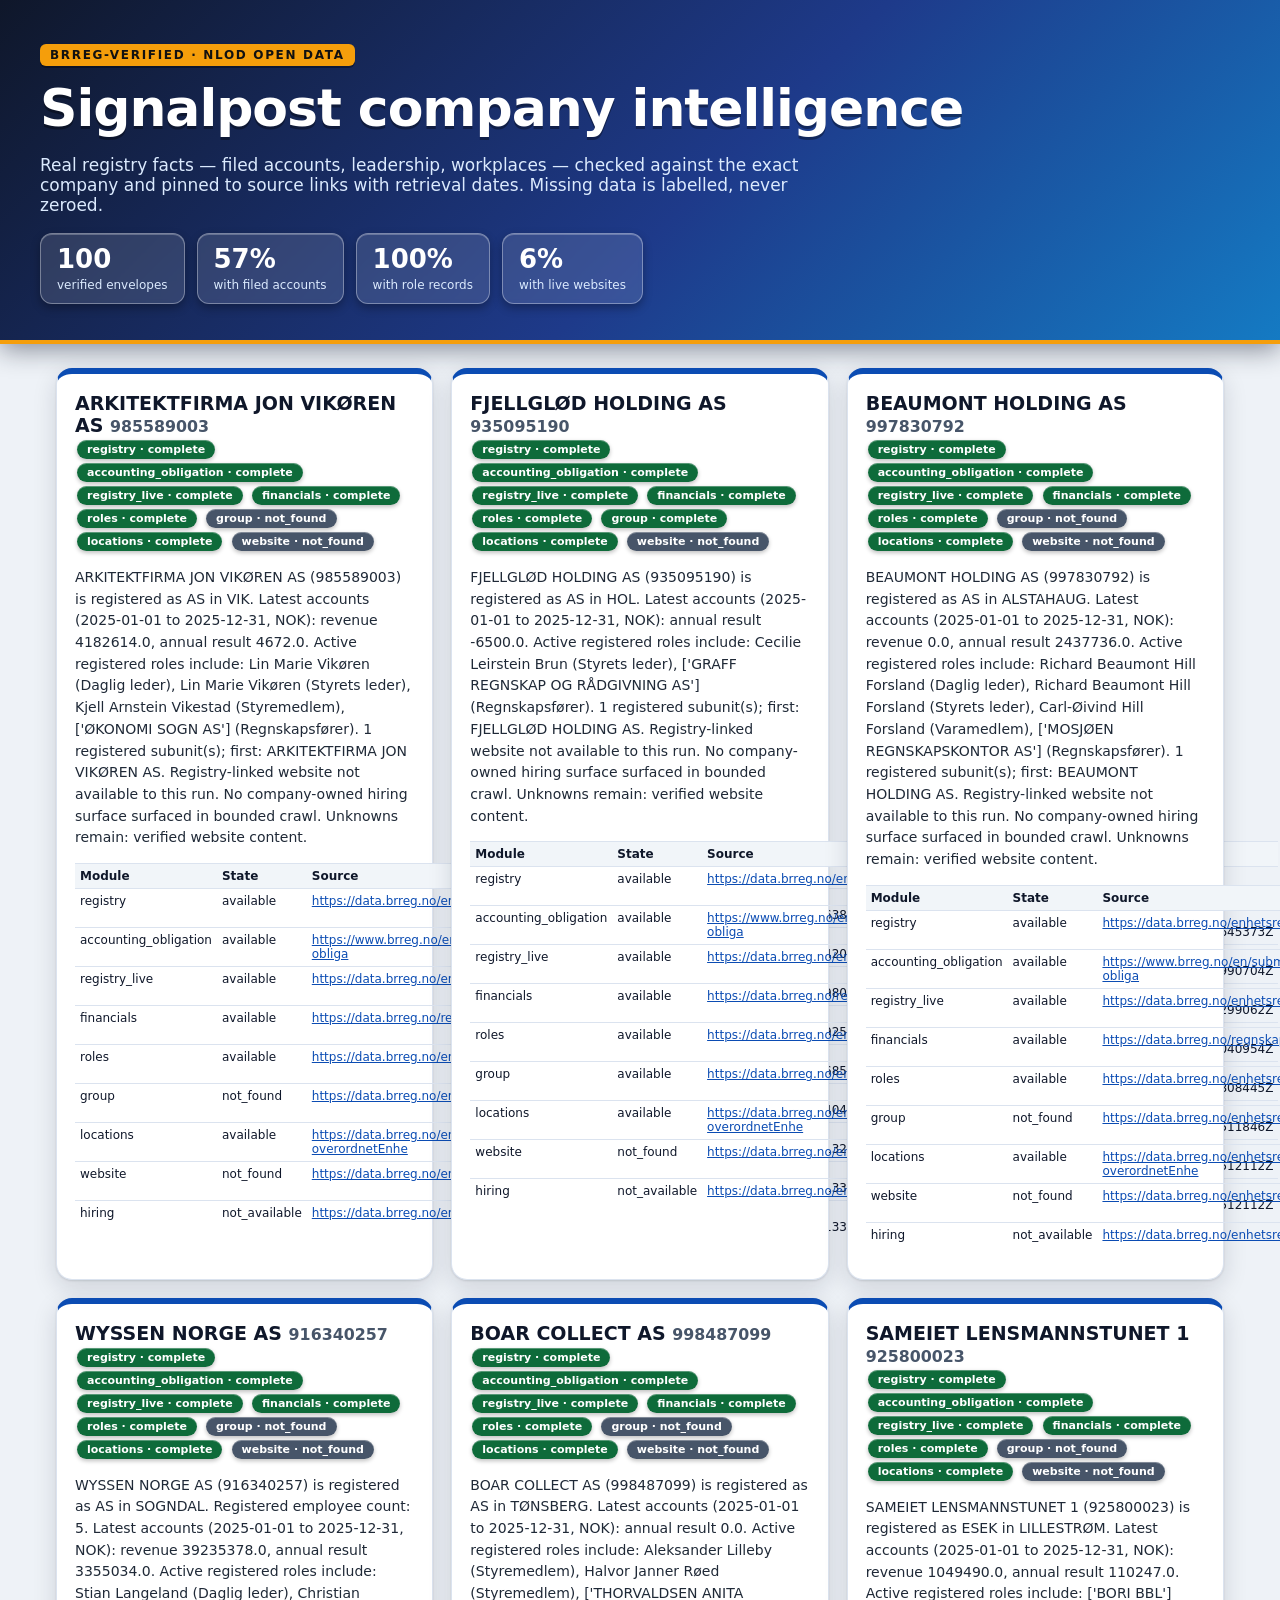
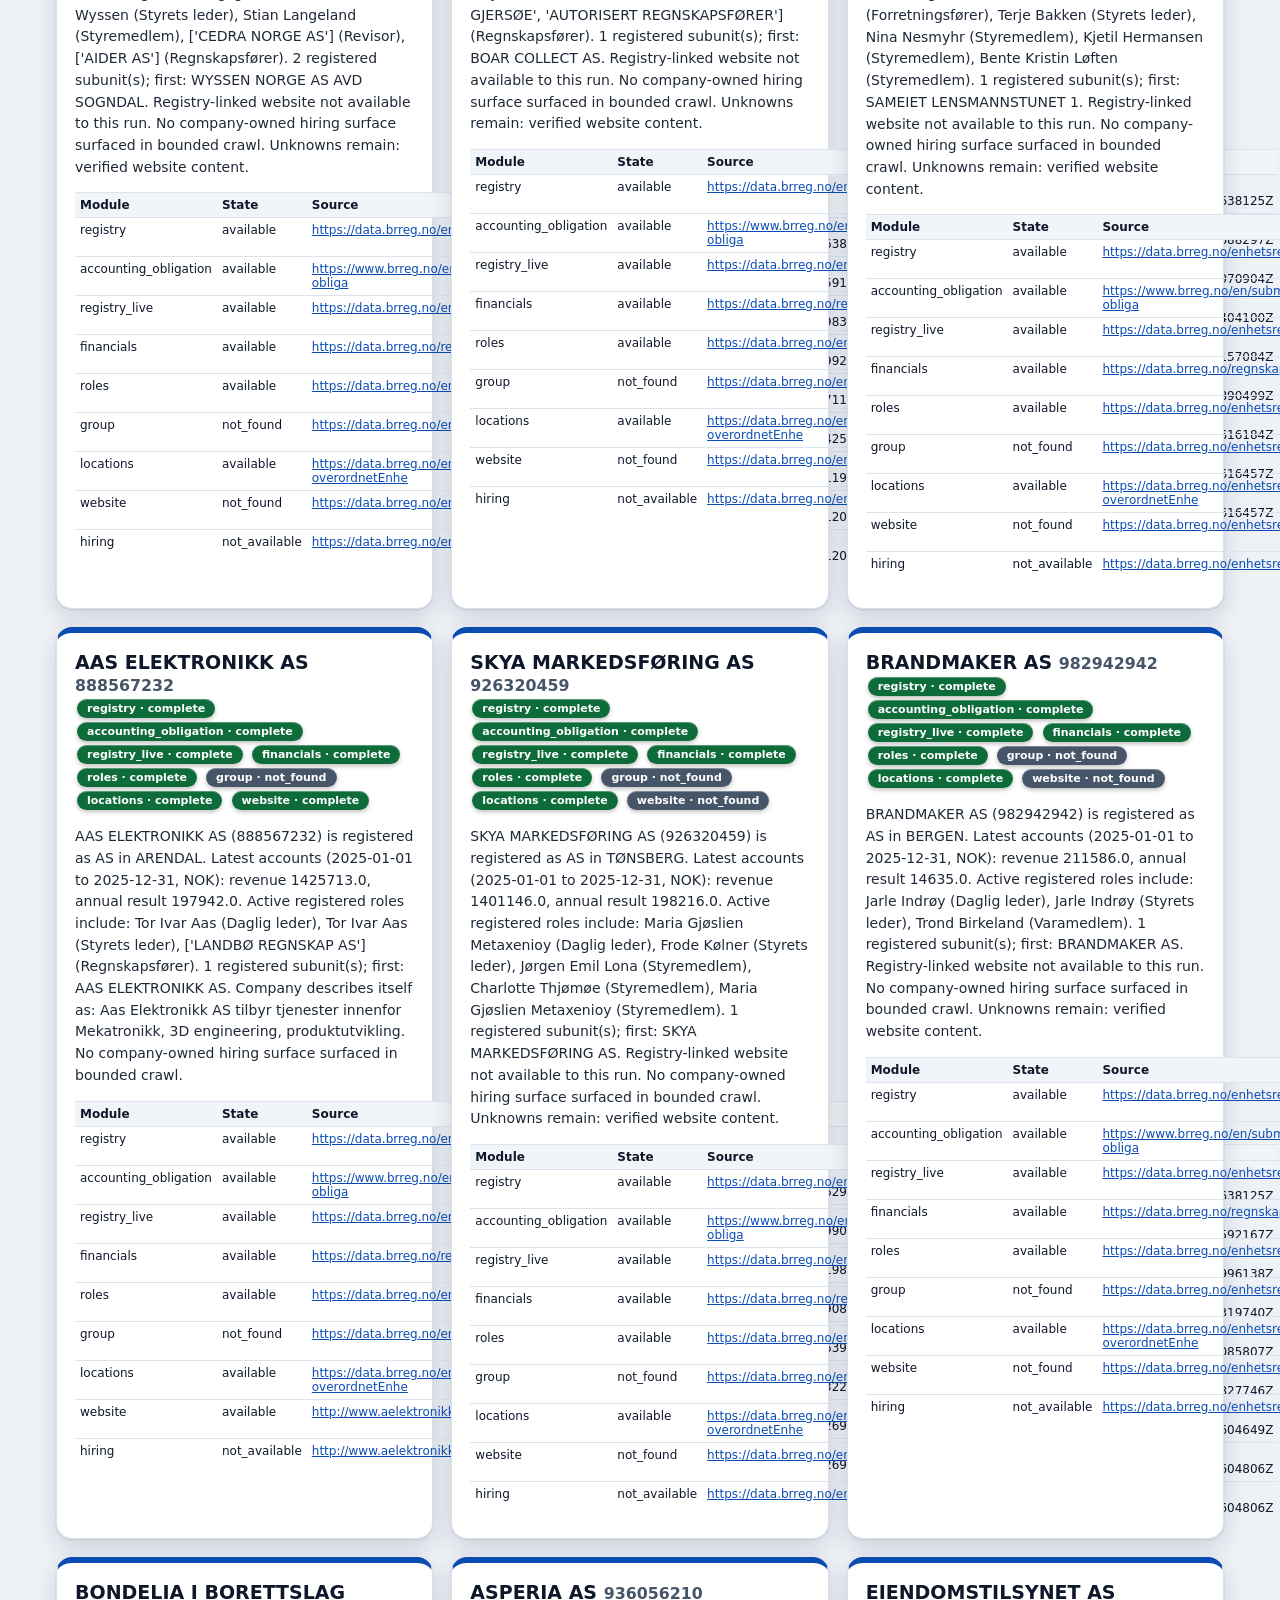
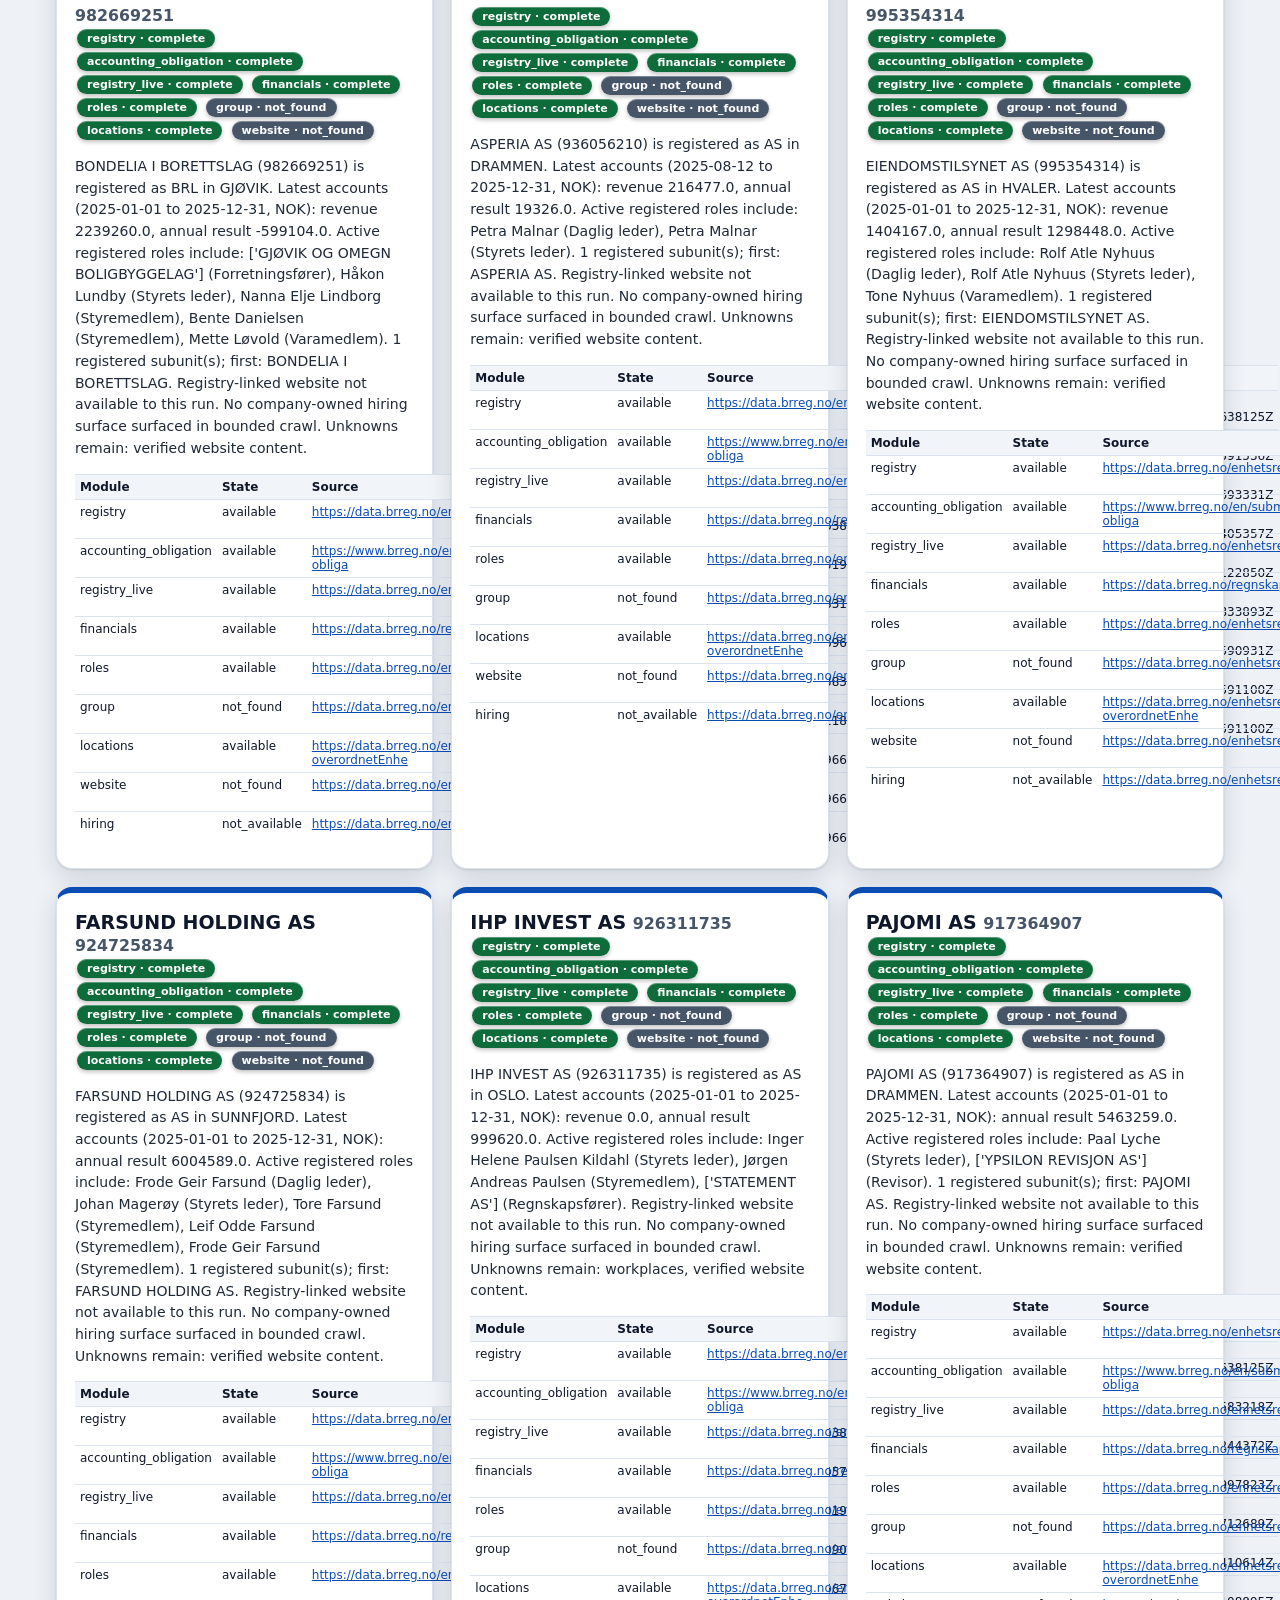
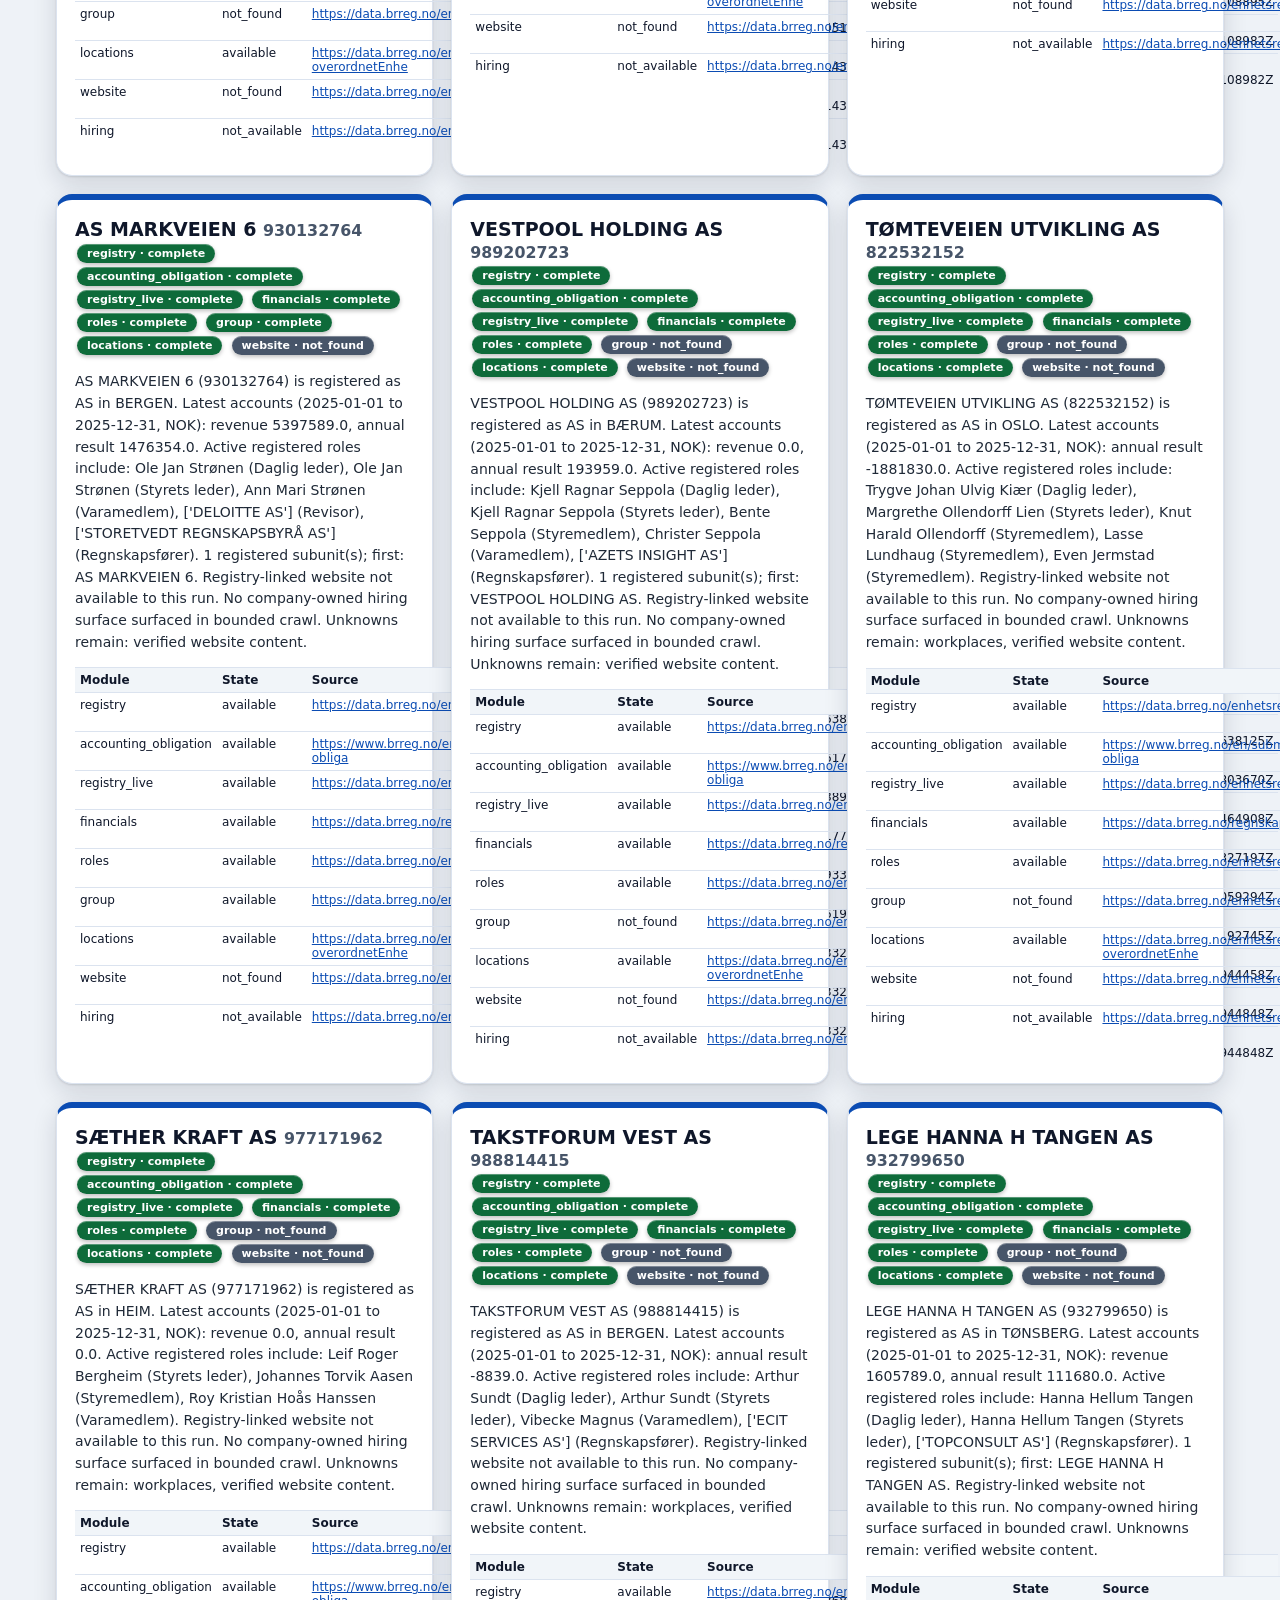
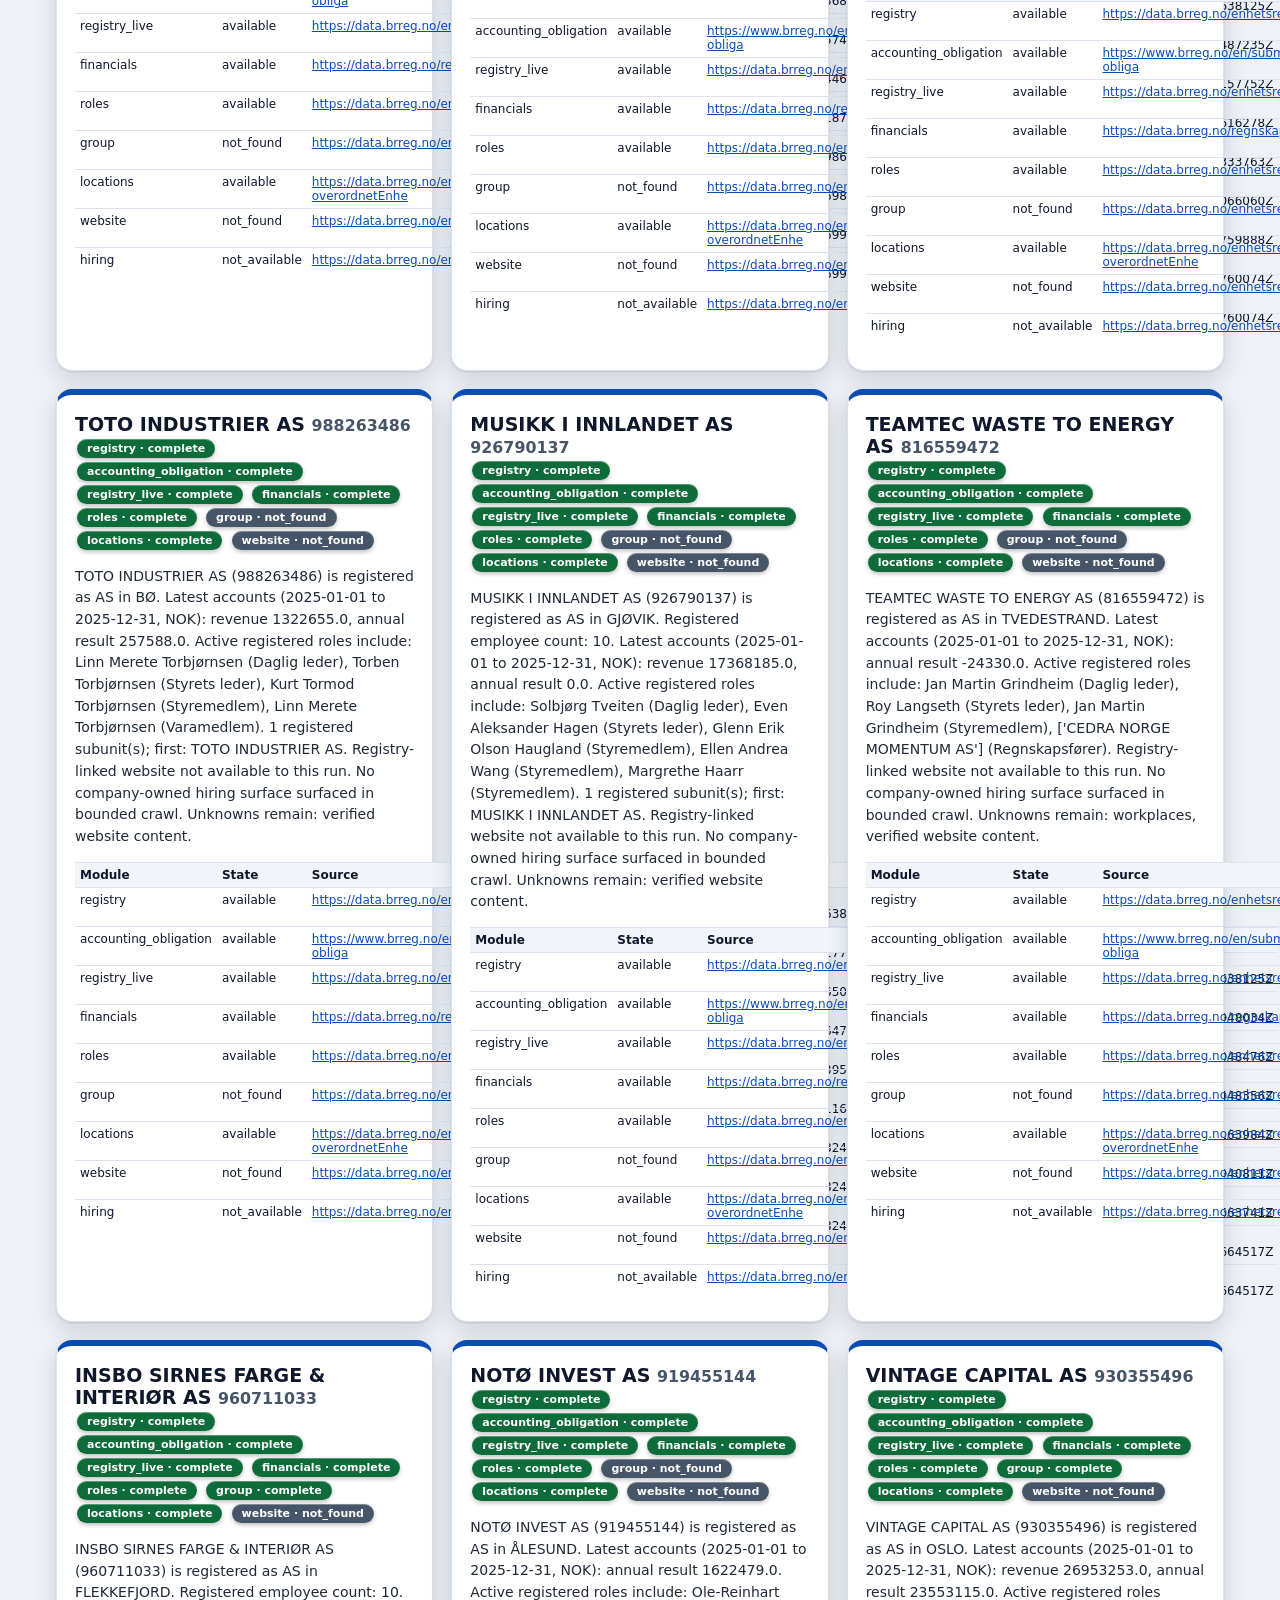
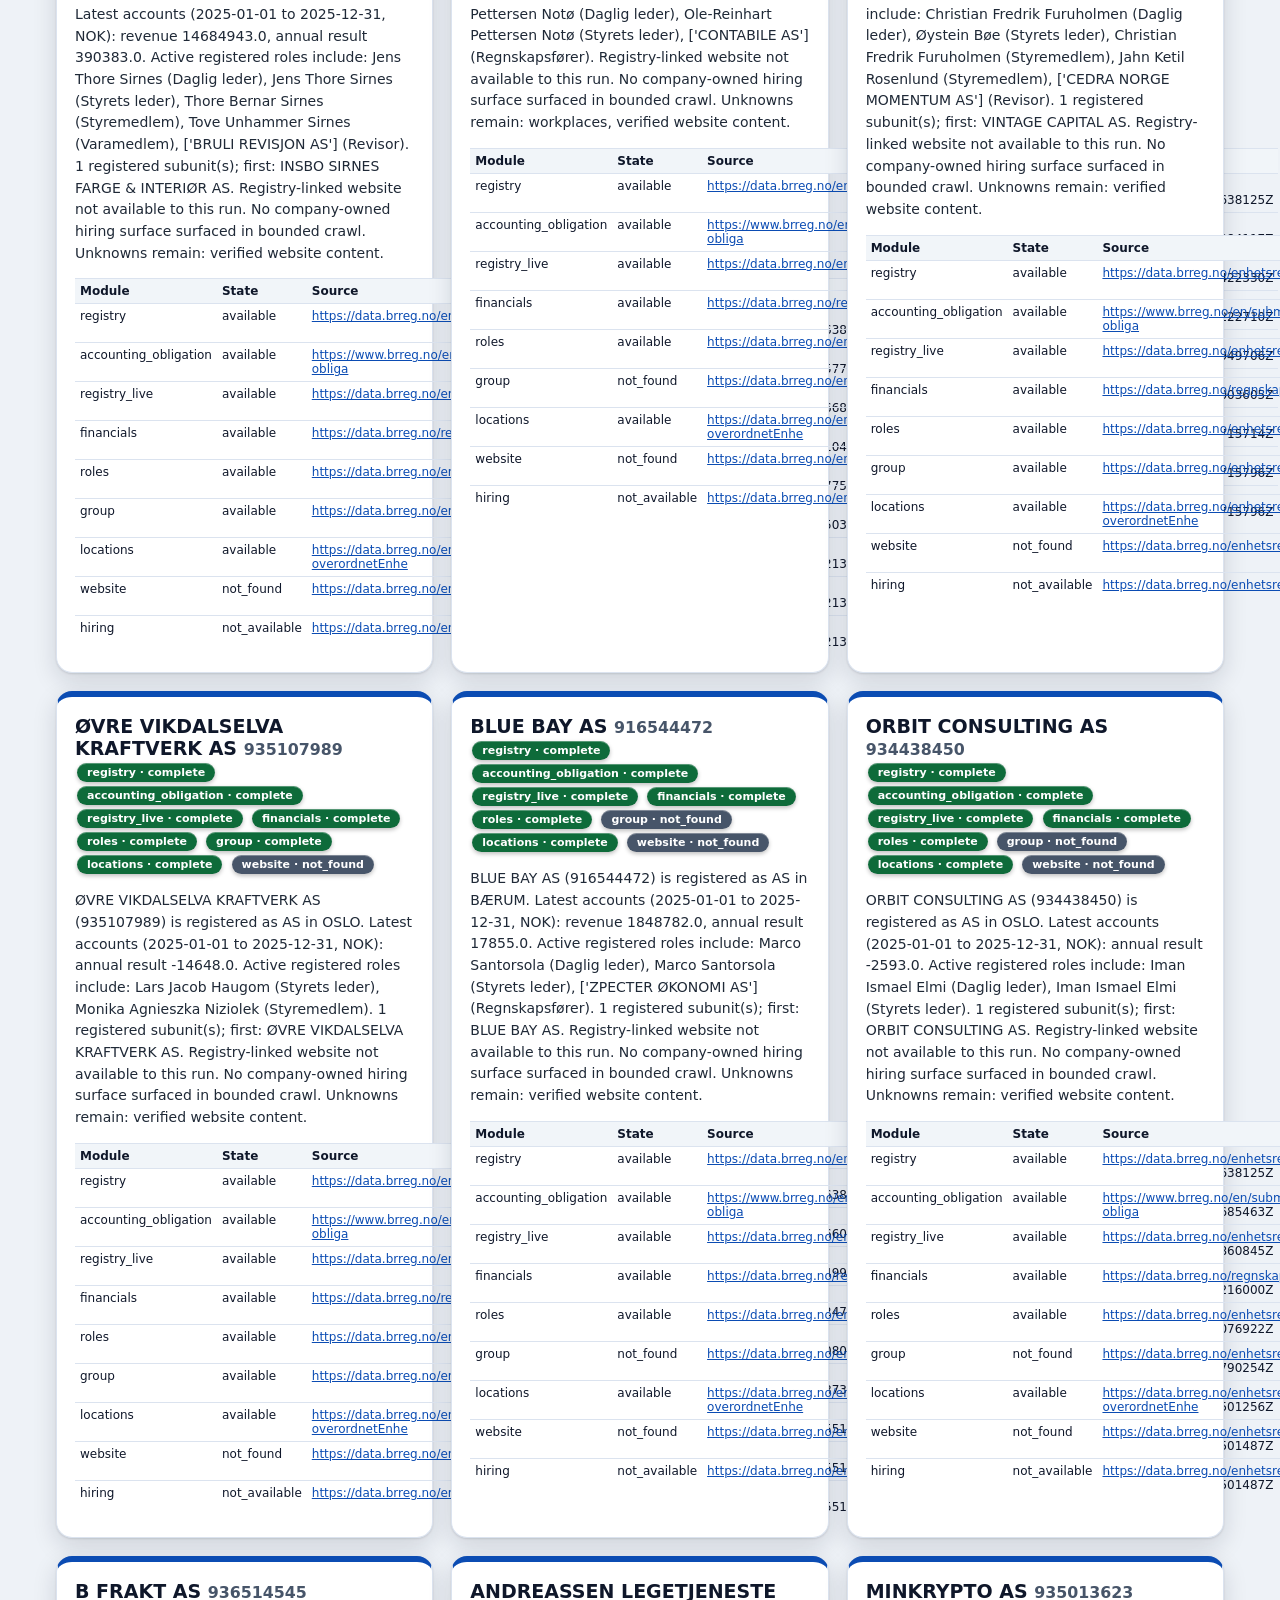
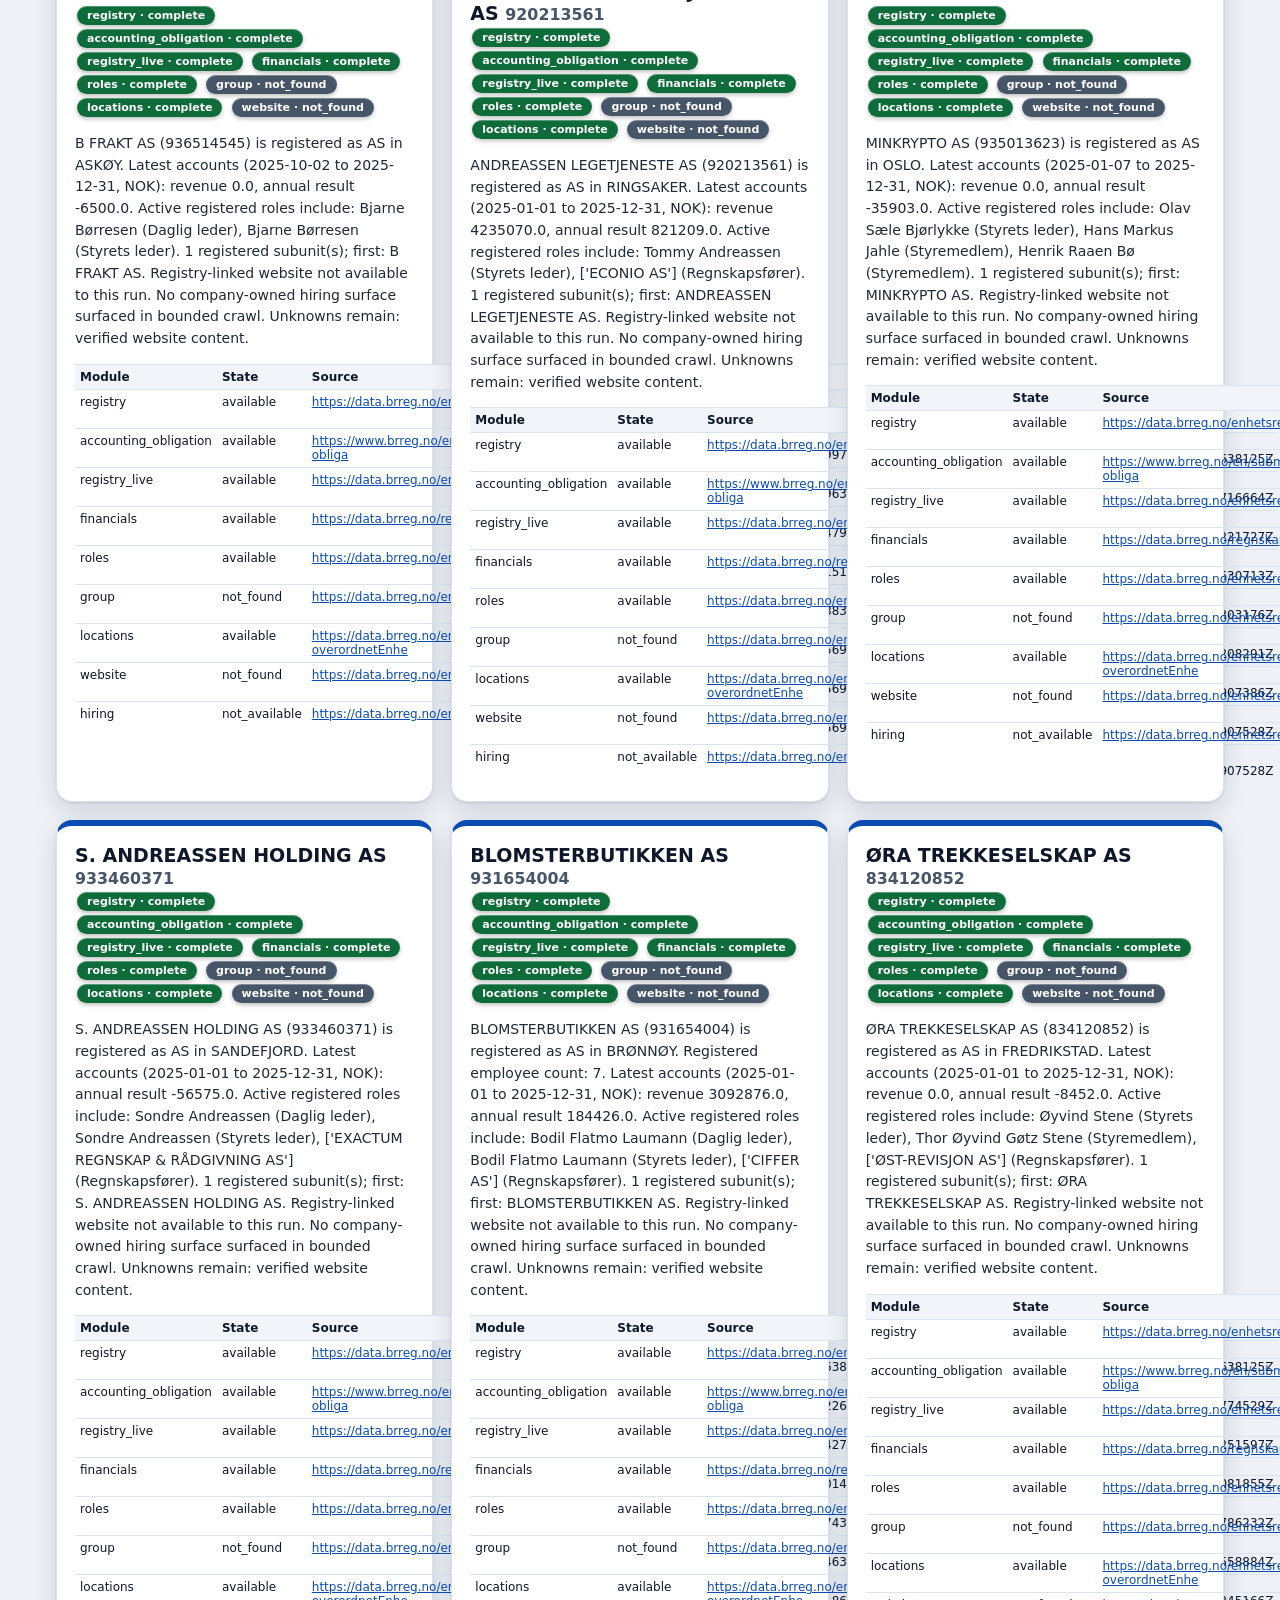
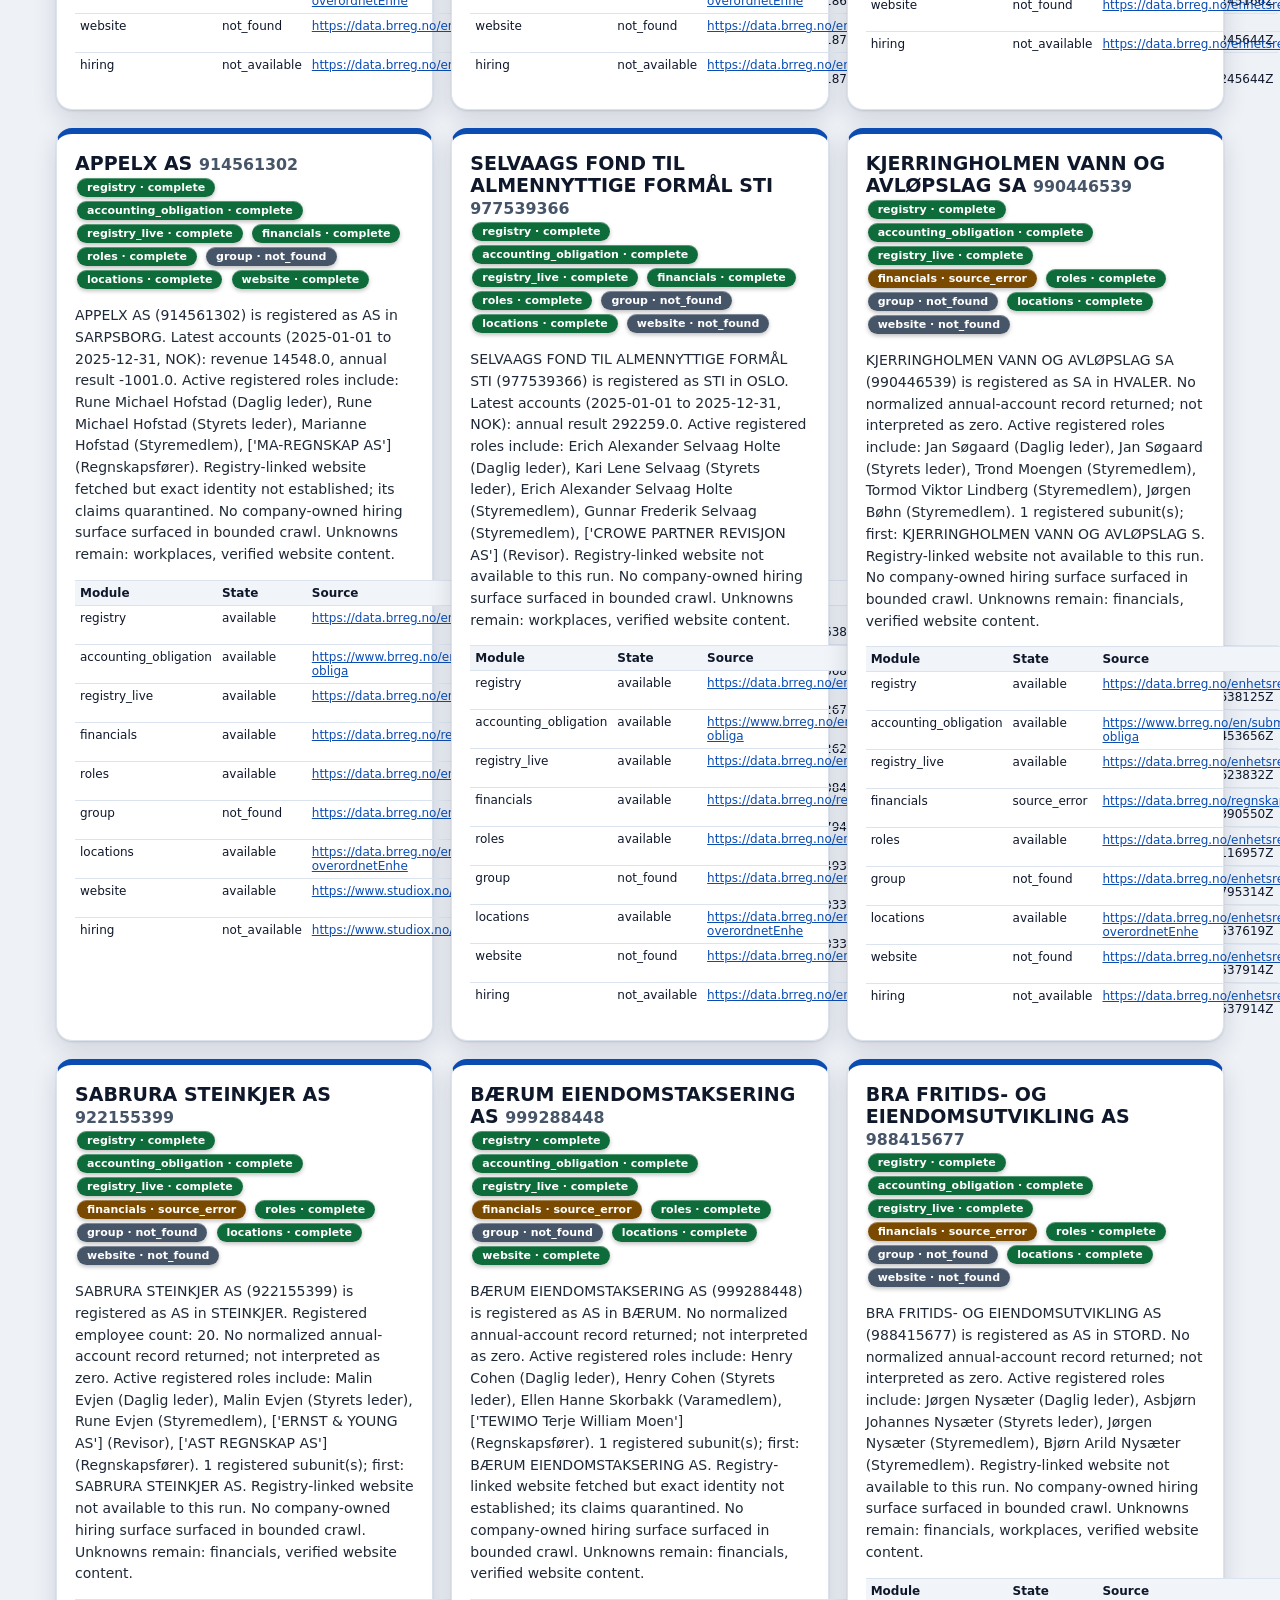
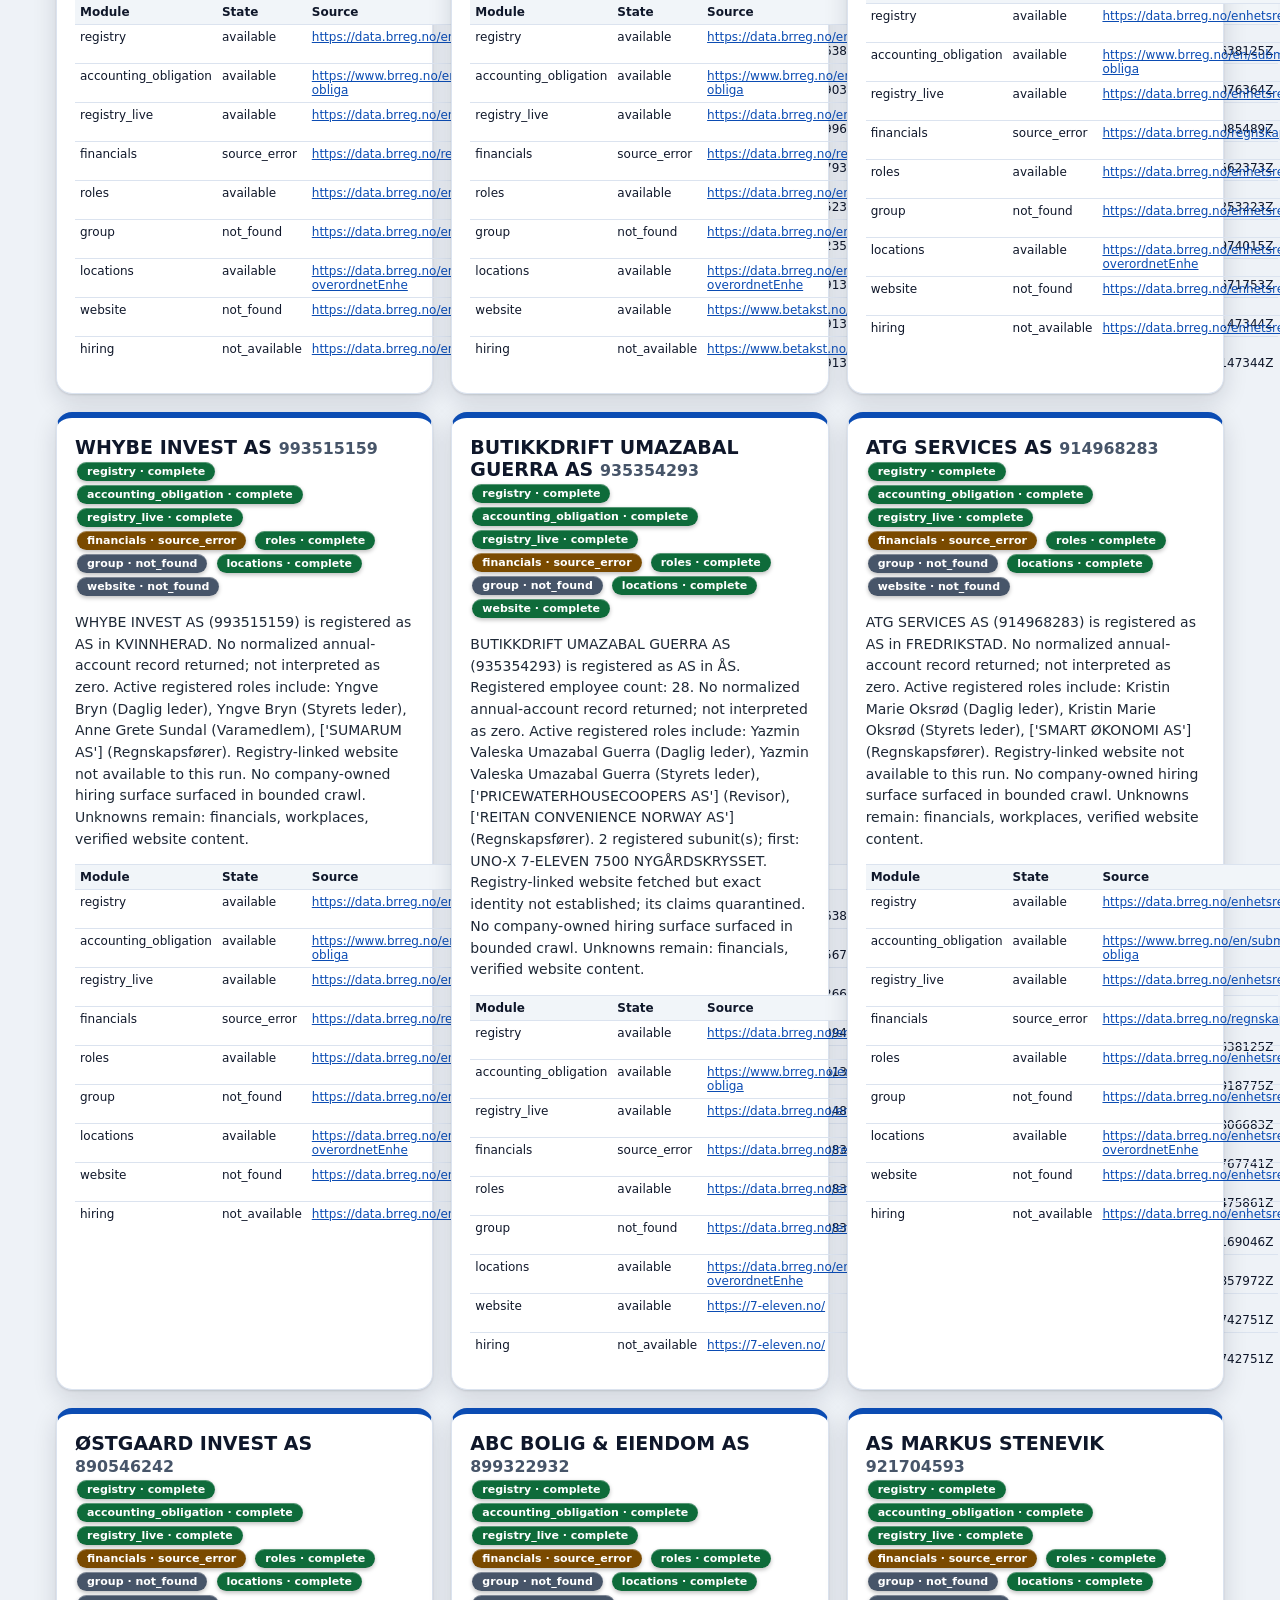
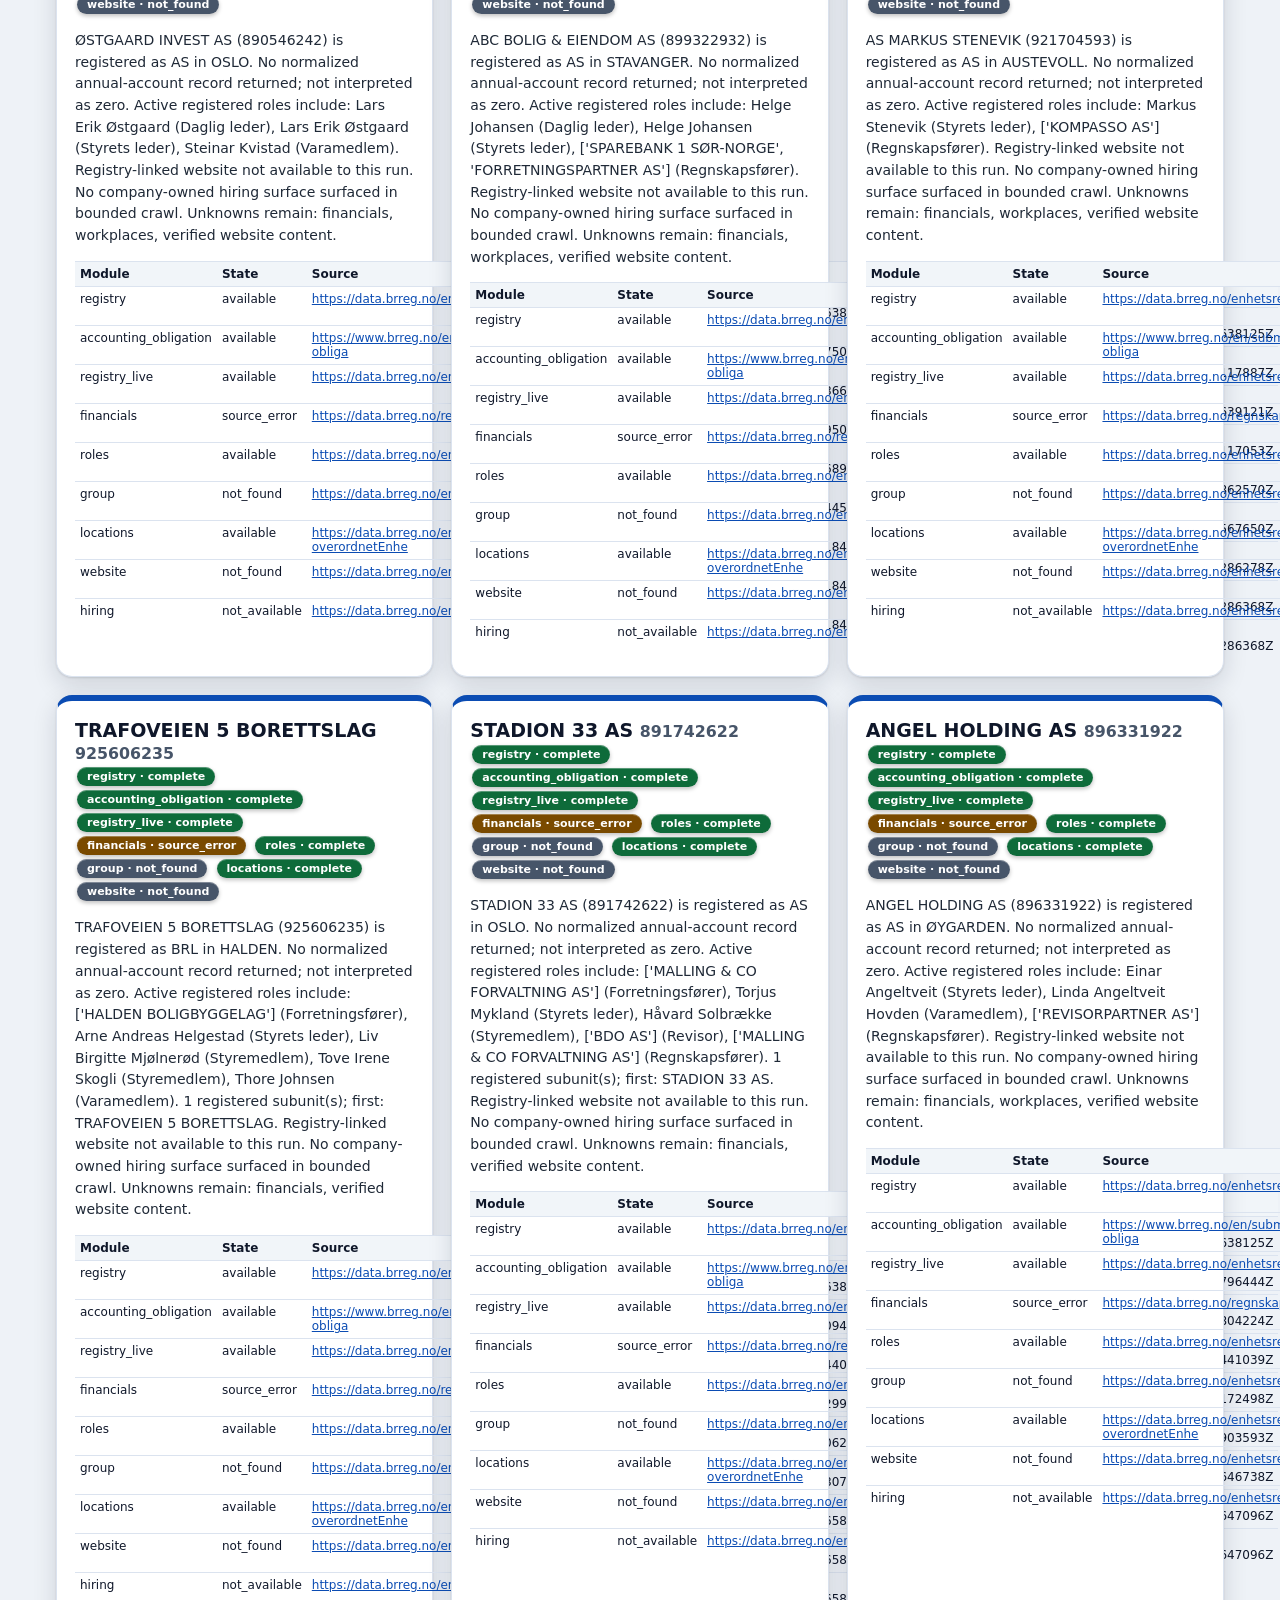
==== commit 03c2af1d: "ui: bold 3D gallery (hero stats, status pills, lift cards) + matching legal brand" ====
--- a/docs/index.html
+++ b/docs/index.html
@@ -1,122 +1,125 @@
 <!doctype html><html lang='en'><head><meta charset='utf-8'>
 <meta name='viewport' content='width=device-width,initial-scale=1'>
-<meta name='description' content='Verifiable Norwegian company profiles with source links and retrieval dates.'>
+<meta name='description' content='Verifiable Norwegian company profiles: filed accounts, leadership, workplaces — every fact linked to its source with retrieval dates.'>
 <meta http-equiv='Content-Security-Policy' content="default-src 'none'; style-src 'unsafe-inline'; img-src https: data:; connect-src 'none'; script-src 'none'; base-uri 'none'; form-action 'none'">
-<title>Signalpost gallery &mdash; 100 companies</title>
-<style>body{font-family:system-ui,-apple-system,'Segoe UI',sans-serif;margin:0;background:#f6f7f9;color:#111}header{padding:16px 20px;background:#111;color:#fff}header a{color:#fff}.skip{position:absolute;left:-9999px;top:0;background:#fff;color:#111;padding:8px 12px;z-index:10}.skip:focus{left:8px;top:8px}main{padding:16px;display:grid;gap:12px;grid-template-columns:repeat(auto-fill,minmax(340px,1fr))}.card{background:#fff;border-radius:12px;padding:14px;box-shadow:0 1px 4px rgba(0,0,0,.08)}.b{display:inline-block;background:#e6e6fa;color:#111;font-size:11px;border-radius:8px;padding:2px 8px;margin:2px}table{width:100%;font-size:12px;border-collapse:collapse}td,th{border-top:1px solid #ddd;padding:4px;text-align:left}th{background:#f0f0f5}small{color:#595959}a{color:#0b4cb3;text-decoration:underline}a:focus-visible{outline:3px solid #0b4cb3;outline-offset:2px}footer{padding:20px;background:#fff;border-top:1px solid #ddd;font-size:13px;color:#333}footer nav ul{list-style:none;padding:0;display:flex;gap:12px;flex-wrap:wrap}@media(max-width:600px){main{grid-template-columns:1fr}}</style>
+<title>Signalpost — verified Norwegian company intelligence</title>
+<style>:root{--bg:#0f172a;--bg2:#1e293b;--accent:#f59e0b;--paper:#eef2f7;--card:#ffffff;--ink:#0f172a;--muted:#475569;--line:#dbe3ef;--green:#0e6b3a;--amber:#7a4a00;--red:#a12020;--gray:#475569;--blue:#0b4cb3}*{box-sizing:border-box}body{font-family:system-ui,-apple-system,'Segoe UI',Roboto,sans-serif;margin:0;background:var(--paper);color:var(--ink)}.skip{position:absolute;left:-9999px;top:0;background:#fff;color:#111;padding:10px 14px;z-index:10;font-weight:700}.skip:focus{left:8px;top:8px}.hero{background:linear-gradient(135deg,#0f172a 0%,#1e3a8a 55%,#0ea5e9 130%);color:#fff;padding:44px 24px 36px;box-shadow:0 6px 24px rgba(15,23,42,.45);border-bottom:4px solid var(--accent)}.hero-inner{max-width:1200px;margin:0 auto}.eyebrow{display:inline-block;background:var(--accent);color:#111;font-weight:800;font-size:12px;letter-spacing:.14em;text-transform:uppercase;border-radius:6px;padding:4px 10px;box-shadow:0 2px 0 rgba(0,0,0,.35)}.hero h1{font-size:clamp(30px,5vw,52px);margin:12px 0 8px;letter-spacing:-.02em;text-shadow:0 3px 0 rgba(0,0,0,.35)}.hero p.lede{font-size:17px;color:#dbeafe;max-width:760px}.stats{display:flex;gap:12px;flex-wrap:wrap;margin-top:18px}.stat{background:rgba(255,255,255,.12);border:1px solid rgba(255,255,255,.35);border-radius:12px;padding:10px 16px;min-width:130px;box-shadow:inset 0 1px 0 rgba(255,255,255,.25),0 4px 10px rgba(0,0,0,.3);backdrop-filter:blur(2px)}.stat strong{display:block;font-size:26px}.stat span{font-size:12px;color:#dbeafe}main{padding:24px 16px;display:grid;gap:18px;max-width:1200px;margin:0 auto;grid-template-columns:repeat(auto-fill,minmax(360px,1fr))}.card{background:var(--card);border-radius:16px;padding:18px;border:1px solid var(--line);border-top:6px solid var(--blue);box-shadow:0 1px 2px rgba(15,23,42,.12),0 8px 24px rgba(15,23,42,.14);transition:transform .15s ease,box-shadow .15s ease}.card:hover{transform:translateY(-4px);box-shadow:0 2px 4px rgba(15,23,42,.12),0 16px 36px rgba(15,23,42,.22)}.card h2{font-size:19px;margin:0 0 2px}.card h2 small{color:var(--muted);font-weight:600}.card p{font-size:14px;line-height:1.55;color:#1f2937}.b{display:inline-block;color:#fff;font-weight:700;font-size:11px;border-radius:999px;padding:3px 10px;margin:2px;box-shadow:inset 0 1px 0 rgba(255,255,255,.3),0 2px 4px rgba(0,0,0,.25)}.b-complete{background:var(--green)}.b-not_found{background:var(--gray)}.b-source_error,.b-blocked{background:var(--amber)}.b-failed{background:var(--red)}table{width:100%;font-size:12px;border-collapse:collapse;margin-top:8px}td,th{border-top:1px solid var(--line);padding:5px;text-align:left;vertical-align:top}th{background:#f1f5f9}a{color:var(--blue);text-decoration:underline}a:focus-visible{outline:3px solid var(--blue);outline-offset:2px}footer{background:#0f172a;color:#e2e8f0;padding:28px 24px;margin-top:8px;border-top:4px solid var(--accent)}footer .foot-inner{max-width:1200px;margin:0 auto}footer a{color:#fcd34d}footer nav ul{list-style:none;padding:0;display:flex;gap:10px;flex-wrap:wrap}footer nav a{display:inline-block;background:rgba(255,255,255,.1);border:1px solid rgba(255,255,255,.3);border-radius:999px;padding:6px 14px;font-weight:700;text-decoration:none;box-shadow:0 2px 0 rgba(0,0,0,.4)}footer nav a:hover{background:rgba(255,255,255,.22)}@media(max-width:600px){main{grid-template-columns:1fr}.hero{padding:32px 16px 28px}}</style>
 </head><body><a class='skip' href='#main'>Skip to company profiles</a>
-<header><h1>Signalpost &mdash; verifiable company gallery</h1>
-<p>100 envelopes &middot; every claim links source + retrieval time &middot; mobile + desktop</p></header>
-<main id='main'><article class='card' aria-labelledby='c0'><h2 id='c0'>ARKITEKTFIRMA JON VIKØREN AS <small>985589003</small></h2><div><span class='b'>registry:complete</span> <span class='b'>accounting_obligation:complete</span> <span class='b'>registry_live:complete</span> <span class='b'>financials:complete</span> <span class='b'>roles:complete</span> <span class='b'>group:not_found</span> <span class='b'>locations:complete</span> <span class='b'>website:not_found</span></div><p>ARKITEKTFIRMA JON VIKØREN AS (985589003) is registered as AS in VIK. Latest accounts (2025-01-01 to 2025-12-31, NOK): revenue 4182614.0, annual result 4672.0. Active registered roles include: Lin Marie Vikøren (Daglig leder), Lin Marie Vikøren (Styrets leder), Kjell Arnstein Vikestad (Styremedlem), [&#x27;ØKONOMI SOGN AS&#x27;] (Regnskapsfører). 1 registered subunit(s); first: ARKITEKTFIRMA JON VIKØREN AS. Registry-linked website not available to this run. No company-owned hiring surface surfaced in bounded crawl. Unknowns remain: verified website content.</p><table><caption class='skip'>Evidence for ARKITEKTFIRMA JON VIKØREN AS, organisation 985589003</caption><tr><th scope='col'>module</th><th scope='col'>state</th><th scope='col'>source</th><th scope='col'>retrieved</th></tr><tr><td>registry</td><td>available</td><td><a href='https://data.brreg.no/enhetsregisteret/api/enheter/lastned/csv' rel='noopener noreferrer nofollow'>https://data.brreg.no/enhetsregisteret/api/enheter/lastned/csv</a></td><td>2026-09-27T07:00:24.638125Z</td></tr><tr><td>accounting_obligation</td><td>available</td><td><a href='https://www.brreg.no/en/submission-of-annual-accounts/reporting-obligations-to-the-register-of-company-accounts/who-has-an-accounting-obligation/' rel='noopener noreferrer nofollow'>https://www.brreg.no/en/submission-of-annual-accounts/reporting-obliga</a></td><td>2026-09-27T07:00:51.420707Z</td></tr><tr><td>registry_live</td><td>available</td><td><a href='https://data.brreg.no/enhetsregisteret/api/enheter/985589003' rel='noopener noreferrer nofollow'>https://data.brreg.no/enhetsregisteret/api/enheter/985589003</a></td><td>2026-09-27T07:00:57.980593Z</td></tr><tr><td>financials</td><td>available</td><td><a href='https://data.brreg.no/regnskapsregisteret/regnskap/985589003' rel='noopener noreferrer nofollow'>https://data.brreg.no/regnskapsregisteret/regnskap/985589003</a></td><td>2026-09-27T07:01:02.925267Z</td></tr><tr><td>roles</td><td>available</td><td><a href='https://data.brreg.no/enhetsregisteret/api/enheter/985589003/roller' rel='noopener noreferrer nofollow'>https://data.brreg.no/enhetsregisteret/api/enheter/985589003/roller</a></td><td>2026-09-27T07:01:03.685446Z</td></tr><tr><td>group</td><td>not_found</td><td><a href='https://data.brreg.no/enhetsregisteret/api/konsernstruktur/985589003' rel='noopener noreferrer nofollow'>https://data.brreg.no/enhetsregisteret/api/konsernstruktur/985589003</a></td><td>2026-09-27T07:01:04.404329Z</td></tr><tr><td>locations</td><td>available</td><td><a href='https://data.brreg.no/enhetsregisteret/api/underenheter?overordnetEnhet=985589003&amp;size=1000' rel='noopener noreferrer nofollow'>https://data.brreg.no/enhetsregisteret/api/underenheter?overordnetEnhe</a></td><td>2026-09-27T07:01:05.132972Z</td></tr><tr><td>website</td><td>not_found</td><td><a href='https://data.brreg.no/enhetsregisteret/api/enheter' rel='noopener noreferrer nofollow'>https://data.brreg.no/enhetsregisteret/api/enheter</a></td><td>2026-09-27T07:01:05.133584Z</td></tr><tr><td>hiring</td><td>not_available</td><td><a href='https://data.brreg.no/enhetsregisteret/api/enheter' rel='noopener noreferrer nofollow'>https://data.brreg.no/enhetsregisteret/api/enheter</a></td><td>2026-09-27T07:01:05.133584Z</td></tr></table></article>
-<article class='card' aria-labelledby='c1'><h2 id='c1'>FJELLGLØD HOLDING AS <small>935095190</small></h2><div><span class='b'>registry:complete</span> <span class='b'>accounting_obligation:complete</span> <span class='b'>registry_live:complete</span> <span class='b'>financials:complete</span> <span class='b'>roles:complete</span> <span class='b'>group:complete</span> <span class='b'>locations:complete</span> <span class='b'>website:not_found</span></div><p>FJELLGLØD HOLDING AS (935095190) is registered as AS in HOL. Latest accounts (2025-01-01 to 2025-12-31, NOK): annual result -6500.0. Active registered roles include: Cecilie Leirstein Brun (Styrets leder), [&#x27;GRAFF REGNSKAP OG RÅDGIVNING AS&#x27;] (Regnskapsfører). 1 registered subunit(s); first: FJELLGLØD HOLDING AS. Registry-linked website not available to this run. No company-owned hiring surface surfaced in bounded crawl. Unknowns remain: verified website content.</p><table><caption class='skip'>Evidence for FJELLGLØD HOLDING AS, organisation 935095190</caption><tr><th scope='col'>module</th><th scope='col'>state</th><th scope='col'>source</th><th scope='col'>retrieved</th></tr><tr><td>registry</td><td>available</td><td><a href='https://data.brreg.no/enhetsregisteret/api/enheter/lastned/csv' rel='noopener noreferrer nofollow'>https://data.brreg.no/enhetsregisteret/api/enheter/lastned/csv</a></td><td>2026-09-27T07:00:24.638125Z</td></tr><tr><td>accounting_obligation</td><td>available</td><td><a href='https://www.brreg.no/en/submission-of-annual-accounts/reporting-obligations-to-the-register-of-company-accounts/who-has-an-accounting-obligation/' rel='noopener noreferrer nofollow'>https://www.brreg.no/en/submission-of-annual-accounts/reporting-obliga</a></td><td>2026-09-27T07:00:43.645373Z</td></tr><tr><td>registry_live</td><td>available</td><td><a href='https://data.brreg.no/enhetsregisteret/api/enheter/935095190' rel='noopener noreferrer nofollow'>https://data.brreg.no/enhetsregisteret/api/enheter/935095190</a></td><td>2026-09-27T07:00:57.990704Z</td></tr><tr><td>financials</td><td>available</td><td><a href='https://data.brreg.no/regnskapsregisteret/regnskap/935095190' rel='noopener noreferrer nofollow'>https://data.brreg.no/regnskapsregisteret/regnskap/935095190</a></td><td>2026-09-27T07:01:11.299062Z</td></tr><tr><td>roles</td><td>available</td><td><a href='https://data.brreg.no/enhetsregisteret/api/enheter/935095190/roller' rel='noopener noreferrer nofollow'>https://data.brreg.no/enhetsregisteret/api/enheter/935095190/roller</a></td><td>2026-09-27T07:01:12.040954Z</td></tr><tr><td>group</td><td>available</td><td><a href='https://data.brreg.no/enhetsregisteret/api/konsernstruktur/935095190' rel='noopener noreferrer nofollow'>https://data.brreg.no/enhetsregisteret/api/konsernstruktur/935095190</a></td><td>2026-09-27T07:01:12.808445Z</td></tr><tr><td>locations</td><td>available</td><td><a href='https://data.brreg.no/enhetsregisteret/api/underenheter?overordnetEnhet=935095190&amp;size=1000' rel='noopener noreferrer nofollow'>https://data.brreg.no/enhetsregisteret/api/underenheter?overordnetEnhe</a></td><td>2026-09-27T07:01:13.511846Z</td></tr><tr><td>website</td><td>not_found</td><td><a href='https://data.brreg.no/enhetsregisteret/api/enheter' rel='noopener noreferrer nofollow'>https://data.brreg.no/enhetsregisteret/api/enheter</a></td><td>2026-09-27T07:01:13.512112Z</td></tr><tr><td>hiring</td><td>not_available</td><td><a href='https://data.brreg.no/enhetsregisteret/api/enheter' rel='noopener noreferrer nofollow'>https://data.brreg.no/enhetsregisteret/api/enheter</a></td><td>2026-09-27T07:01:13.512112Z</td></tr></table></article>
-<article class='card' aria-labelledby='c2'><h2 id='c2'>BEAUMONT HOLDING AS <small>997830792</small></h2><div><span class='b'>registry:complete</span> <span class='b'>accounting_obligation:complete</span> <span class='b'>registry_live:complete</span> <span class='b'>financials:complete</span> <span class='b'>roles:complete</span> <span class='b'>group:not_found</span> <span class='b'>locations:complete</span> <span class='b'>website:not_found</span></div><p>BEAUMONT HOLDING AS (997830792) is registered as AS in ALSTAHAUG. Latest accounts (2025-01-01 to 2025-12-31, NOK): revenue 0.0, annual result 2437736.0. Active registered roles include: Richard Beaumont Hill Forsland (Daglig leder), Richard Beaumont Hill Forsland (Styrets leder), Carl-Øivind Hill Forsland (Varamedlem), [&#x27;MOSJØEN REGNSKAPSKONTOR AS&#x27;] (Regnskapsfører). 1 registered subunit(s); first: BEAUMONT HOLDING AS. Registry-linked website not available to this run. No company-owned hiring surface surfaced in bounded crawl. Unknowns remain: verified website content.</p><table><caption class='skip'>Evidence for BEAUMONT HOLDING AS, organisation 997830792</caption><tr><th scope='col'>module</th><th scope='col'>state</th><th scope='col'>source</th><th scope='col'>retrieved</th></tr><tr><td>registry</td><td>available</td><td><a href='https://data.brreg.no/enhetsregisteret/api/enheter/lastned/csv' rel='noopener noreferrer nofollow'>https://data.brreg.no/enhetsregisteret/api/enheter/lastned/csv</a></td><td>2026-09-27T07:00:24.638125Z</td></tr><tr><td>accounting_obligation</td><td>available</td><td><a href='https://www.brreg.no/en/submission-of-annual-accounts/reporting-obligations-to-the-register-of-company-accounts/who-has-an-accounting-obligation/' rel='noopener noreferrer nofollow'>https://www.brreg.no/en/submission-of-annual-accounts/reporting-obliga</a></td><td>2026-09-27T07:00:56.364249Z</td></tr><tr><td>registry_live</td><td>available</td><td><a href='https://data.brreg.no/enhetsregisteret/api/enheter/997830792' rel='noopener noreferrer nofollow'>https://data.brreg.no/enhetsregisteret/api/enheter/997830792</a></td><td>2026-09-27T07:00:57.980068Z</td></tr><tr><td>financials</td><td>available</td><td><a href='https://data.brreg.no/regnskapsregisteret/regnskap/997830792' rel='noopener noreferrer nofollow'>https://data.brreg.no/regnskapsregisteret/regnskap/997830792</a></td><td>2026-09-27T07:01:04.577328Z</td></tr><tr><td>roles</td><td>available</td><td><a href='https://data.brreg.no/enhetsregisteret/api/enheter/997830792/roller' rel='noopener noreferrer nofollow'>https://data.brreg.no/enhetsregisteret/api/enheter/997830792/roller</a></td><td>2026-09-27T07:01:05.316523Z</td></tr><tr><td>group</td><td>not_found</td><td><a href='https://data.brreg.no/enhetsregisteret/api/konsernstruktur/997830792' rel='noopener noreferrer nofollow'>https://data.brreg.no/enhetsregisteret/api/konsernstruktur/997830792</a></td><td>2026-09-27T07:01:06.066872Z</td></tr><tr><td>locations</td><td>available</td><td><a href='https://data.brreg.no/enhetsregisteret/api/underenheter?overordnetEnhet=997830792&amp;size=1000' rel='noopener noreferrer nofollow'>https://data.brreg.no/enhetsregisteret/api/underenheter?overordnetEnhe</a></td><td>2026-09-27T07:01:07.978090Z</td></tr><tr><td>website</td><td>not_found</td><td><a href='https://data.brreg.no/enhetsregisteret/api/enheter' rel='noopener noreferrer nofollow'>https://data.brreg.no/enhetsregisteret/api/enheter</a></td><td>2026-09-27T07:01:07.978598Z</td></tr><tr><td>hiring</td><td>not_available</td><td><a href='https://data.brreg.no/enhetsregisteret/api/enheter' rel='noopener noreferrer nofollow'>https://data.brreg.no/enhetsregisteret/api/enheter</a></td><td>2026-09-27T07:01:07.978598Z</td></tr></table></article>
-<article class='card' aria-labelledby='c3'><h2 id='c3'>WYSSEN NORGE AS <small>916340257</small></h2><div><span class='b'>registry:complete</span> <span class='b'>accounting_obligation:complete</span> <span class='b'>registry_live:complete</span> <span class='b'>financials:complete</span> <span class='b'>roles:complete</span> <span class='b'>group:not_found</span> <span class='b'>locations:complete</span> <span class='b'>website:not_found</span></div><p>WYSSEN NORGE AS (916340257) is registered as AS in SOGNDAL. Registered employee count: 5. Latest accounts (2025-01-01 to 2025-12-31, NOK): revenue 39235378.0, annual result 3355034.0. Active registered roles include: Stian Langeland (Daglig leder), Christian Wyssen (Styrets leder), Stian Langeland (Styremedlem), [&#x27;CEDRA NORGE AS&#x27;] (Revisor), [&#x27;AIDER AS&#x27;] (Regnskapsfører). 2 registered subunit(s); first: WYSSEN NORGE AS AVD SOGNDAL. Registry-linked website not available to this run. No company-owned hiring surface surfaced in bounded crawl. Unknowns remain: verified website content.</p><table><caption class='skip'>Evidence for WYSSEN NORGE AS, organisation 916340257</caption><tr><th scope='col'>module</th><th scope='col'>state</th><th scope='col'>source</th><th scope='col'>retrieved</th></tr><tr><td>registry</td><td>available</td><td><a href='https://data.brreg.no/enhetsregisteret/api/enheter/lastned/csv' rel='noopener noreferrer nofollow'>https://data.brreg.no/enhetsregisteret/api/enheter/lastned/csv</a></td><td>2026-09-27T07:00:24.638125Z</td></tr><tr><td>accounting_obligation</td><td>available</td><td><a href='https://www.brreg.no/en/submission-of-annual-accounts/reporting-obligations-to-the-register-of-company-accounts/who-has-an-accounting-obligation/' rel='noopener noreferrer nofollow'>https://www.brreg.no/en/submission-of-annual-accounts/reporting-obliga</a></td><td>2026-09-27T07:00:30.591036Z</td></tr><tr><td>registry_live</td><td>available</td><td><a href='https://data.brreg.no/enhetsregisteret/api/enheter/916340257' rel='noopener noreferrer nofollow'>https://data.brreg.no/enhetsregisteret/api/enheter/916340257</a></td><td>2026-09-27T07:00:57.983502Z</td></tr><tr><td>financials</td><td>available</td><td><a href='https://data.brreg.no/regnskapsregisteret/regnskap/916340257' rel='noopener noreferrer nofollow'>https://data.brreg.no/regnskapsregisteret/regnskap/916340257</a></td><td>2026-09-27T07:01:04.992048Z</td></tr><tr><td>roles</td><td>available</td><td><a href='https://data.brreg.no/enhetsregisteret/api/enheter/916340257/roller' rel='noopener noreferrer nofollow'>https://data.brreg.no/enhetsregisteret/api/enheter/916340257/roller</a></td><td>2026-09-27T07:01:05.711988Z</td></tr><tr><td>group</td><td>not_found</td><td><a href='https://data.brreg.no/enhetsregisteret/api/konsernstruktur/916340257' rel='noopener noreferrer nofollow'>https://data.brreg.no/enhetsregisteret/api/konsernstruktur/916340257</a></td><td>2026-09-27T07:01:06.425324Z</td></tr><tr><td>locations</td><td>available</td><td><a href='https://data.brreg.no/enhetsregisteret/api/underenheter?overordnetEnhet=916340257&amp;size=1000' rel='noopener noreferrer nofollow'>https://data.brreg.no/enhetsregisteret/api/underenheter?overordnetEnhe</a></td><td>2026-09-27T07:01:07.119717Z</td></tr><tr><td>website</td><td>not_found</td><td><a href='https://data.brreg.no/enhetsregisteret/api/enheter' rel='noopener noreferrer nofollow'>https://data.brreg.no/enhetsregisteret/api/enheter</a></td><td>2026-09-27T07:01:07.120220Z</td></tr><tr><td>hiring</td><td>not_available</td><td><a href='https://data.brreg.no/enhetsregisteret/api/enheter' rel='noopener noreferrer nofollow'>https://data.brreg.no/enhetsregisteret/api/enheter</a></td><td>2026-09-27T07:01:07.120220Z</td></tr></table></article>
-<article class='card' aria-labelledby='c4'><h2 id='c4'>BOAR COLLECT AS <small>998487099</small></h2><div><span class='b'>registry:complete</span> <span class='b'>accounting_obligation:complete</span> <span class='b'>registry_live:complete</span> <span class='b'>financials:complete</span> <span class='b'>roles:complete</span> <span class='b'>group:not_found</span> <span class='b'>locations:complete</span> <span class='b'>website:not_found</span></div><p>BOAR COLLECT AS (998487099) is registered as AS in TØNSBERG. Latest accounts (2025-01-01 to 2025-12-31, NOK): annual result 0.0. Active registered roles include: Aleksander Lilleby (Styremedlem), Halvor Janner Røed (Styremedlem), [&#x27;THORVALDSEN ANITA GJERSØE&#x27;, &#x27;AUTORISERT REGNSKAPSFØRER&#x27;] (Regnskapsfører). 1 registered subunit(s); first: BOAR COLLECT AS. Registry-linked website not available to this run. No company-owned hiring surface surfaced in bounded crawl. Unknowns remain: verified website content.</p><table><caption class='skip'>Evidence for BOAR COLLECT AS, organisation 998487099</caption><tr><th scope='col'>module</th><th scope='col'>state</th><th scope='col'>source</th><th scope='col'>retrieved</th></tr><tr><td>registry</td><td>available</td><td><a href='https://data.brreg.no/enhetsregisteret/api/enheter/lastned/csv' rel='noopener noreferrer nofollow'>https://data.brreg.no/enhetsregisteret/api/enheter/lastned/csv</a></td><td>2026-09-27T07:00:24.638125Z</td></tr><tr><td>accounting_obligation</td><td>available</td><td><a href='https://www.brreg.no/en/submission-of-annual-accounts/reporting-obligations-to-the-register-of-company-accounts/who-has-an-accounting-obligation/' rel='noopener noreferrer nofollow'>https://www.brreg.no/en/submission-of-annual-accounts/reporting-obliga</a></td><td>2026-09-27T07:00:56.688297Z</td></tr><tr><td>registry_live</td><td>available</td><td><a href='https://data.brreg.no/enhetsregisteret/api/enheter/998487099' rel='noopener noreferrer nofollow'>https://data.brreg.no/enhetsregisteret/api/enheter/998487099</a></td><td>2026-09-27T07:00:57.970904Z</td></tr><tr><td>financials</td><td>available</td><td><a href='https://data.brreg.no/regnskapsregisteret/regnskap/998487099' rel='noopener noreferrer nofollow'>https://data.brreg.no/regnskapsregisteret/regnskap/998487099</a></td><td>2026-09-27T07:01:06.404100Z</td></tr><tr><td>roles</td><td>available</td><td><a href='https://data.brreg.no/enhetsregisteret/api/enheter/998487099/roller' rel='noopener noreferrer nofollow'>https://data.brreg.no/enhetsregisteret/api/enheter/998487099/roller</a></td><td>2026-09-27T07:01:07.157084Z</td></tr><tr><td>group</td><td>not_found</td><td><a href='https://data.brreg.no/enhetsregisteret/api/konsernstruktur/998487099' rel='noopener noreferrer nofollow'>https://data.brreg.no/enhetsregisteret/api/konsernstruktur/998487099</a></td><td>2026-09-27T07:01:07.890499Z</td></tr><tr><td>locations</td><td>available</td><td><a href='https://data.brreg.no/enhetsregisteret/api/underenheter?overordnetEnhet=998487099&amp;size=1000' rel='noopener noreferrer nofollow'>https://data.brreg.no/enhetsregisteret/api/underenheter?overordnetEnhe</a></td><td>2026-09-27T07:01:08.616184Z</td></tr><tr><td>website</td><td>not_found</td><td><a href='https://data.brreg.no/enhetsregisteret/api/enheter' rel='noopener noreferrer nofollow'>https://data.brreg.no/enhetsregisteret/api/enheter</a></td><td>2026-09-27T07:01:08.616457Z</td></tr><tr><td>hiring</td><td>not_available</td><td><a href='https://data.brreg.no/enhetsregisteret/api/enheter' rel='noopener noreferrer nofollow'>https://data.brreg.no/enhetsregisteret/api/enheter</a></td><td>2026-09-27T07:01:08.616457Z</td></tr></table></article>
-<article class='card' aria-labelledby='c5'><h2 id='c5'>SAMEIET LENSMANNSTUNET 1 <small>925800023</small></h2><div><span class='b'>registry:complete</span> <span class='b'>accounting_obligation:complete</span> <span class='b'>registry_live:complete</span> <span class='b'>financials:complete</span> <span class='b'>roles:complete</span> <span class='b'>group:not_found</span> <span class='b'>locations:complete</span> <span class='b'>website:not_found</span></div><p>SAMEIET LENSMANNSTUNET 1 (925800023) is registered as ESEK in LILLESTRØM. Latest accounts (2025-01-01 to 2025-12-31, NOK): revenue 1049490.0, annual result 110247.0. Active registered roles include: [&#x27;BORI BBL&#x27;] (Forretningsfører), Terje Bakken (Styrets leder), Nina Nesmyhr (Styremedlem), Kjetil Hermansen (Styremedlem), Bente Kristin Løften (Styremedlem). 1 registered subunit(s); first: SAMEIET LENSMANNSTUNET 1. Registry-linked website not available to this run. No company-owned hiring surface surfaced in bounded crawl. Unknowns remain: verified website content.</p><table><caption class='skip'>Evidence for SAMEIET LENSMANNSTUNET 1, organisation 925800023</caption><tr><th scope='col'>module</th><th scope='col'>state</th><th scope='col'>source</th><th scope='col'>retrieved</th></tr><tr><td>registry</td><td>available</td><td><a href='https://data.brreg.no/enhetsregisteret/api/enheter/lastned/csv' rel='noopener noreferrer nofollow'>https://data.brreg.no/enhetsregisteret/api/enheter/lastned/csv</a></td><td>2026-09-27T07:00:24.638125Z</td></tr><tr><td>accounting_obligation</td><td>available</td><td><a href='https://www.brreg.no/en/submission-of-annual-accounts/reporting-obligations-to-the-register-of-company-accounts/who-has-an-accounting-obligation/' rel='noopener noreferrer nofollow'>https://www.brreg.no/en/submission-of-annual-accounts/reporting-obliga</a></td><td>2026-09-27T07:00:36.234090Z</td></tr><tr><td>registry_live</td><td>available</td><td><a href='https://data.brreg.no/enhetsregisteret/api/enheter/925800023' rel='noopener noreferrer nofollow'>https://data.brreg.no/enhetsregisteret/api/enheter/925800023</a></td><td>2026-09-27T07:00:57.988766Z</td></tr><tr><td>financials</td><td>available</td><td><a href='https://data.brreg.no/regnskapsregisteret/regnskap/925800023' rel='noopener noreferrer nofollow'>https://data.brreg.no/regnskapsregisteret/regnskap/925800023</a></td><td>2026-09-27T07:01:08.254176Z</td></tr><tr><td>roles</td><td>available</td><td><a href='https://data.brreg.no/enhetsregisteret/api/enheter/925800023/roller' rel='noopener noreferrer nofollow'>https://data.brreg.no/enhetsregisteret/api/enheter/925800023/roller</a></td><td>2026-09-27T07:01:08.991937Z</td></tr><tr><td>group</td><td>not_found</td><td><a href='https://data.brreg.no/enhetsregisteret/api/konsernstruktur/925800023' rel='noopener noreferrer nofollow'>https://data.brreg.no/enhetsregisteret/api/konsernstruktur/925800023</a></td><td>2026-09-27T07:01:09.908363Z</td></tr><tr><td>locations</td><td>available</td><td><a href='https://data.brreg.no/enhetsregisteret/api/underenheter?overordnetEnhet=925800023&amp;size=1000' rel='noopener noreferrer nofollow'>https://data.brreg.no/enhetsregisteret/api/underenheter?overordnetEnhe</a></td><td>2026-09-27T07:01:10.638720Z</td></tr><tr><td>website</td><td>not_found</td><td><a href='https://data.brreg.no/enhetsregisteret/api/enheter' rel='noopener noreferrer nofollow'>https://data.brreg.no/enhetsregisteret/api/enheter</a></td><td>2026-09-27T07:01:10.639004Z</td></tr><tr><td>hiring</td><td>not_available</td><td><a href='https://data.brreg.no/enhetsregisteret/api/enheter' rel='noopener noreferrer nofollow'>https://data.brreg.no/enhetsregisteret/api/enheter</a></td><td>2026-09-27T07:01:10.639004Z</td></tr></table></article>
-<article class='card' aria-labelledby='c6'><h2 id='c6'>AAS ELEKTRONIKK AS <small>888567232</small></h2><div><span class='b'>registry:complete</span> <span class='b'>accounting_obligation:complete</span> <span class='b'>registry_live:complete</span> <span class='b'>financials:complete</span> <span class='b'>roles:complete</span> <span class='b'>group:not_found</span> <span class='b'>locations:complete</span> <span class='b'>website:complete</span></div><p>AAS ELEKTRONIKK AS (888567232) is registered as AS in ARENDAL. Latest accounts (2025-01-01 to 2025-12-31, NOK): revenue 1425713.0, annual result 197942.0. Active registered roles include: Tor Ivar Aas (Daglig leder), Tor Ivar Aas (Styrets leder), [&#x27;LANDBØ REGNSKAP AS&#x27;] (Regnskapsfører). 1 registered subunit(s); first: AAS ELEKTRONIKK AS. Company describes itself as: Aas Elektronikk AS tilbyr tjenester innenfor Mekatronikk, 3D engineering, produktutvikling. No company-owned hiring surface surfaced in bounded crawl.</p><table><caption class='skip'>Evidence for AAS ELEKTRONIKK AS, organisation 888567232</caption><tr><th scope='col'>module</th><th scope='col'>state</th><th scope='col'>source</th><th scope='col'>retrieved</th></tr><tr><td>registry</td><td>available</td><td><a href='https://data.brreg.no/enhetsregisteret/api/enheter/lastned/csv' rel='noopener noreferrer nofollow'>https://data.brreg.no/enhetsregisteret/api/enheter/lastned/csv</a></td><td>2026-09-27T07:00:24.638125Z</td></tr><tr><td>accounting_obligation</td><td>available</td><td><a href='https://www.brreg.no/en/submission-of-annual-accounts/reporting-obligations-to-the-register-of-company-accounts/who-has-an-accounting-obligation/' rel='noopener noreferrer nofollow'>https://www.brreg.no/en/submission-of-annual-accounts/reporting-obliga</a></td><td>2026-09-27T07:00:27.629932Z</td></tr><tr><td>registry_live</td><td>available</td><td><a href='https://data.brreg.no/enhetsregisteret/api/enheter/888567232' rel='noopener noreferrer nofollow'>https://data.brreg.no/enhetsregisteret/api/enheter/888567232</a></td><td>2026-09-27T07:00:57.990227Z</td></tr><tr><td>financials</td><td>available</td><td><a href='https://data.brreg.no/regnskapsregisteret/regnskap/888567232' rel='noopener noreferrer nofollow'>https://data.brreg.no/regnskapsregisteret/regnskap/888567232</a></td><td>2026-09-27T07:01:09.198420Z</td></tr><tr><td>roles</td><td>available</td><td><a href='https://data.brreg.no/enhetsregisteret/api/enheter/888567232/roller' rel='noopener noreferrer nofollow'>https://data.brreg.no/enhetsregisteret/api/enheter/888567232/roller</a></td><td>2026-09-27T07:01:09.908914Z</td></tr><tr><td>group</td><td>not_found</td><td><a href='https://data.brreg.no/enhetsregisteret/api/konsernstruktur/888567232' rel='noopener noreferrer nofollow'>https://data.brreg.no/enhetsregisteret/api/konsernstruktur/888567232</a></td><td>2026-09-27T07:01:10.639980Z</td></tr><tr><td>locations</td><td>available</td><td><a href='https://data.brreg.no/enhetsregisteret/api/underenheter?overordnetEnhet=888567232&amp;size=1000' rel='noopener noreferrer nofollow'>https://data.brreg.no/enhetsregisteret/api/underenheter?overordnetEnhe</a></td><td>2026-09-27T07:01:11.322561Z</td></tr><tr><td>website</td><td>available</td><td><a href='http://www.aelektronikk.no/' rel='noopener noreferrer nofollow'>http://www.aelektronikk.no/</a></td><td>2026-09-27T07:01:14.269012Z</td></tr><tr><td>hiring</td><td>not_available</td><td><a href='http://www.aelektronikk.no/' rel='noopener noreferrer nofollow'>http://www.aelektronikk.no/</a></td><td>2026-09-27T07:01:14.269012Z</td></tr></table></article>
-<article class='card' aria-labelledby='c7'><h2 id='c7'>SKYA MARKEDSFØRING AS <small>926320459</small></h2><div><span class='b'>registry:complete</span> <span class='b'>accounting_obligation:complete</span> <span class='b'>registry_live:complete</span> <span class='b'>financials:complete</span> <span class='b'>roles:complete</span> <span class='b'>group:not_found</span> <span class='b'>locations:complete</span> <span class='b'>website:not_found</span></div><p>SKYA MARKEDSFØRING AS (926320459) is registered as AS in TØNSBERG. Latest accounts (2025-01-01 to 2025-12-31, NOK): revenue 1401146.0, annual result 198216.0. Active registered roles include: Maria Gjøslien Metaxenioy (Daglig leder), Frode Kølner (Styrets leder), Jørgen Emil Lona (Styremedlem), Charlotte Thjømøe (Styremedlem), Maria Gjøslien Metaxenioy (Styremedlem). 1 registered subunit(s); first: SKYA MARKEDSFØRING AS. Registry-linked website not available to this run. No company-owned hiring surface surfaced in bounded crawl. Unknowns remain: verified website content.</p><table><caption class='skip'>Evidence for SKYA MARKEDSFØRING AS, organisation 926320459</caption><tr><th scope='col'>module</th><th scope='col'>state</th><th scope='col'>source</th><th scope='col'>retrieved</th></tr><tr><td>registry</td><td>available</td><td><a href='https://data.brreg.no/enhetsregisteret/api/enheter/lastned/csv' rel='noopener noreferrer nofollow'>https://data.brreg.no/enhetsregisteret/api/enheter/lastned/csv</a></td><td>2026-09-27T07:00:24.638125Z</td></tr><tr><td>accounting_obligation</td><td>available</td><td><a href='https://www.brreg.no/en/submission-of-annual-accounts/reporting-obligations-to-the-register-of-company-accounts/who-has-an-accounting-obligation/' rel='noopener noreferrer nofollow'>https://www.brreg.no/en/submission-of-annual-accounts/reporting-obliga</a></td><td>2026-09-27T07:00:36.592167Z</td></tr><tr><td>registry_live</td><td>available</td><td><a href='https://data.brreg.no/enhetsregisteret/api/enheter/926320459' rel='noopener noreferrer nofollow'>https://data.brreg.no/enhetsregisteret/api/enheter/926320459</a></td><td>2026-09-27T07:00:57.996138Z</td></tr><tr><td>financials</td><td>available</td><td><a href='https://data.brreg.no/regnskapsregisteret/regnskap/926320459' rel='noopener noreferrer nofollow'>https://data.brreg.no/regnskapsregisteret/regnskap/926320459</a></td><td>2026-09-27T07:01:28.319740Z</td></tr><tr><td>roles</td><td>available</td><td><a href='https://data.brreg.no/enhetsregisteret/api/enheter/926320459/roller' rel='noopener noreferrer nofollow'>https://data.brreg.no/enhetsregisteret/api/enheter/926320459/roller</a></td><td>2026-09-27T07:01:29.085807Z</td></tr><tr><td>group</td><td>not_found</td><td><a href='https://data.brreg.no/enhetsregisteret/api/konsernstruktur/926320459' rel='noopener noreferrer nofollow'>https://data.brreg.no/enhetsregisteret/api/konsernstruktur/926320459</a></td><td>2026-09-27T07:01:29.827746Z</td></tr><tr><td>locations</td><td>available</td><td><a href='https://data.brreg.no/enhetsregisteret/api/underenheter?overordnetEnhet=926320459&amp;size=1000' rel='noopener noreferrer nofollow'>https://data.brreg.no/enhetsregisteret/api/underenheter?overordnetEnhe</a></td><td>2026-09-27T07:01:30.604649Z</td></tr><tr><td>website</td><td>not_found</td><td><a href='https://data.brreg.no/enhetsregisteret/api/enheter' rel='noopener noreferrer nofollow'>https://data.brreg.no/enhetsregisteret/api/enheter</a></td><td>2026-09-27T07:01:30.604806Z</td></tr><tr><td>hiring</td><td>not_available</td><td><a href='https://data.brreg.no/enhetsregisteret/api/enheter' rel='noopener noreferrer nofollow'>https://data.brreg.no/enhetsregisteret/api/enheter</a></td><td>2026-09-27T07:01:30.604806Z</td></tr></table></article>
-<article class='card' aria-labelledby='c8'><h2 id='c8'>BRANDMAKER AS <small>982942942</small></h2><div><span class='b'>registry:complete</span> <span class='b'>accounting_obligation:complete</span> <span class='b'>registry_live:complete</span> <span class='b'>financials:complete</span> <span class='b'>roles:complete</span> <span class='b'>group:not_found</span> <span class='b'>locations:complete</span> <span class='b'>website:not_found</span></div><p>BRANDMAKER AS (982942942) is registered as AS in BERGEN. Latest accounts (2025-01-01 to 2025-12-31, NOK): revenue 211586.0, annual result 14635.0. Active registered roles include: Jarle Indrøy (Daglig leder), Jarle Indrøy (Styrets leder), Trond Birkeland (Varamedlem). 1 registered subunit(s); first: BRANDMAKER AS. Registry-linked website not available to this run. No company-owned hiring surface surfaced in bounded crawl. Unknowns remain: verified website content.</p><table><caption class='skip'>Evidence for BRANDMAKER AS, organisation 982942942</caption><tr><th scope='col'>module</th><th scope='col'>state</th><th scope='col'>source</th><th scope='col'>retrieved</th></tr><tr><td>registry</td><td>available</td><td><a href='https://data.brreg.no/enhetsregisteret/api/enheter/lastned/csv' rel='noopener noreferrer nofollow'>https://data.brreg.no/enhetsregisteret/api/enheter/lastned/csv</a></td><td>2026-09-27T07:00:24.638125Z</td></tr><tr><td>accounting_obligation</td><td>available</td><td><a href='https://www.brreg.no/en/submission-of-annual-accounts/reporting-obligations-to-the-register-of-company-accounts/who-has-an-accounting-obligation/' rel='noopener noreferrer nofollow'>https://www.brreg.no/en/submission-of-annual-accounts/reporting-obliga</a></td><td>2026-09-27T07:00:50.597339Z</td></tr><tr><td>registry_live</td><td>available</td><td><a href='https://data.brreg.no/enhetsregisteret/api/enheter/982942942' rel='noopener noreferrer nofollow'>https://data.brreg.no/enhetsregisteret/api/enheter/982942942</a></td><td>2026-09-27T07:01:05.870507Z</td></tr><tr><td>financials</td><td>available</td><td><a href='https://data.brreg.no/regnskapsregisteret/regnskap/982942942' rel='noopener noreferrer nofollow'>https://data.brreg.no/regnskapsregisteret/regnskap/982942942</a></td><td>2026-09-27T07:01:30.422965Z</td></tr><tr><td>roles</td><td>available</td><td><a href='https://data.brreg.no/enhetsregisteret/api/enheter/982942942/roller' rel='noopener noreferrer nofollow'>https://data.brreg.no/enhetsregisteret/api/enheter/982942942/roller</a></td><td>2026-09-27T07:01:31.165270Z</td></tr><tr><td>group</td><td>not_found</td><td><a href='https://data.brreg.no/enhetsregisteret/api/konsernstruktur/982942942' rel='noopener noreferrer nofollow'>https://data.brreg.no/enhetsregisteret/api/konsernstruktur/982942942</a></td><td>2026-09-27T07:01:31.856321Z</td></tr><tr><td>locations</td><td>available</td><td><a href='https://data.brreg.no/enhetsregisteret/api/underenheter?overordnetEnhet=982942942&amp;size=1000' rel='noopener noreferrer nofollow'>https://data.brreg.no/enhetsregisteret/api/underenheter?overordnetEnhe</a></td><td>2026-09-27T07:01:32.542451Z</td></tr><tr><td>website</td><td>not_found</td><td><a href='https://data.brreg.no/enhetsregisteret/api/enheter' rel='noopener noreferrer nofollow'>https://data.brreg.no/enhetsregisteret/api/enheter</a></td><td>2026-09-27T07:01:32.542936Z</td></tr><tr><td>hiring</td><td>not_available</td><td><a href='https://data.brreg.no/enhetsregisteret/api/enheter' rel='noopener noreferrer nofollow'>https://data.brreg.no/enhetsregisteret/api/enheter</a></td><td>2026-09-27T07:01:32.542936Z</td></tr></table></article>
-<article class='card' aria-labelledby='c9'><h2 id='c9'>BONDELIA I BORETTSLAG <small>982669251</small></h2><div><span class='b'>registry:complete</span> <span class='b'>accounting_obligation:complete</span> <span class='b'>registry_live:complete</span> <span class='b'>financials:complete</span> <span class='b'>roles:complete</span> <span class='b'>group:not_found</span> <span class='b'>locations:complete</span> <span class='b'>website:not_found</span></div><p>BONDELIA I BORETTSLAG (982669251) is registered as BRL in GJØVIK. Latest accounts (2025-01-01 to 2025-12-31, NOK): revenue 2239260.0, annual result -599104.0. Active registered roles include: [&#x27;GJØVIK OG OMEGN BOLIGBYGGELAG&#x27;] (Forretningsfører), Håkon Lundby (Styrets leder), Nanna Elje Lindborg (Styremedlem), Bente Danielsen (Styremedlem), Mette Løvold (Varamedlem). 1 registered subunit(s); first: BONDELIA I BORETTSLAG. Registry-linked website not available to this run. No company-owned hiring surface surfaced in bounded crawl. Unknowns remain: verified website content.</p><table><caption class='skip'>Evidence for BONDELIA I BORETTSLAG, organisation 982669251</caption><tr><th scope='col'>module</th><th scope='col'>state</th><th scope='col'>source</th><th scope='col'>retrieved</th></tr><tr><td>registry</td><td>available</td><td><a href='https://data.brreg.no/enhetsregisteret/api/enheter/lastned/csv' rel='noopener noreferrer nofollow'>https://data.brreg.no/enhetsregisteret/api/enheter/lastned/csv</a></td><td>2026-09-27T07:00:24.638125Z</td></tr><tr><td>accounting_obligation</td><td>available</td><td><a href='https://www.brreg.no/en/submission-of-annual-accounts/reporting-obligations-to-the-register-of-company-accounts/who-has-an-accounting-obligation/' rel='noopener noreferrer nofollow'>https://www.brreg.no/en/submission-of-annual-accounts/reporting-obliga</a></td><td>2026-09-27T07:00:50.519650Z</td></tr><tr><td>registry_live</td><td>available</td><td><a href='https://data.brreg.no/enhetsregisteret/api/enheter/982669251' rel='noopener noreferrer nofollow'>https://data.brreg.no/enhetsregisteret/api/enheter/982669251</a></td><td>2026-09-27T07:01:07.831282Z</td></tr><tr><td>financials</td><td>available</td><td><a href='https://data.brreg.no/regnskapsregisteret/regnskap/982669251' rel='noopener noreferrer nofollow'>https://data.brreg.no/regnskapsregisteret/regnskap/982669251</a></td><td>2026-09-27T07:01:28.696288Z</td></tr><tr><td>roles</td><td>available</td><td><a href='https://data.brreg.no/enhetsregisteret/api/enheter/982669251/roller' rel='noopener noreferrer nofollow'>https://data.brreg.no/enhetsregisteret/api/enheter/982669251/roller</a></td><td>2026-09-27T07:01:29.383296Z</td></tr><tr><td>group</td><td>not_found</td><td><a href='https://data.brreg.no/enhetsregisteret/api/konsernstruktur/982669251' rel='noopener noreferrer nofollow'>https://data.brreg.no/enhetsregisteret/api/konsernstruktur/982669251</a></td><td>2026-09-27T07:01:30.118284Z</td></tr><tr><td>locations</td><td>available</td><td><a href='https://data.brreg.no/enhetsregisteret/api/underenheter?overordnetEnhet=982669251&amp;size=1000' rel='noopener noreferrer nofollow'>https://data.brreg.no/enhetsregisteret/api/underenheter?overordnetEnhe</a></td><td>2026-09-27T07:01:30.966179Z</td></tr><tr><td>website</td><td>not_found</td><td><a href='https://data.brreg.no/enhetsregisteret/api/enheter' rel='noopener noreferrer nofollow'>https://data.brreg.no/enhetsregisteret/api/enheter</a></td><td>2026-09-27T07:01:30.966499Z</td></tr><tr><td>hiring</td><td>not_available</td><td><a href='https://data.brreg.no/enhetsregisteret/api/enheter' rel='noopener noreferrer nofollow'>https://data.brreg.no/enhetsregisteret/api/enheter</a></td><td>2026-09-27T07:01:30.966499Z</td></tr></table></article>
-<article class='card' aria-labelledby='c10'><h2 id='c10'>ASPERIA AS <small>936056210</small></h2><div><span class='b'>registry:complete</span> <span class='b'>accounting_obligation:complete</span> <span class='b'>registry_live:complete</span> <span class='b'>financials:complete</span> <span class='b'>roles:complete</span> <span class='b'>group:not_found</span> <span class='b'>locations:complete</span> <span class='b'>website:not_found</span></div><p>ASPERIA AS (936056210) is registered as AS in DRAMMEN. Latest accounts (2025-08-12 to 2025-12-31, NOK): revenue 216477.0, annual result 19326.0. Active registered roles include: Petra Malnar (Daglig leder), Petra Malnar (Styrets leder). 1 registered subunit(s); first: ASPERIA AS. Registry-linked website not available to this run. No company-owned hiring surface surfaced in bounded crawl. Unknowns remain: verified website content.</p><table><caption class='skip'>Evidence for ASPERIA AS, organisation 936056210</caption><tr><th scope='col'>module</th><th scope='col'>state</th><th scope='col'>source</th><th scope='col'>retrieved</th></tr><tr><td>registry</td><td>available</td><td><a href='https://data.brreg.no/enhetsregisteret/api/enheter/lastned/csv' rel='noopener noreferrer nofollow'>https://data.brreg.no/enhetsregisteret/api/enheter/lastned/csv</a></td><td>2026-09-27T07:00:24.638125Z</td></tr><tr><td>accounting_obligation</td><td>available</td><td><a href='https://www.brreg.no/en/submission-of-annual-accounts/reporting-obligations-to-the-register-of-company-accounts/who-has-an-accounting-obligation/' rel='noopener noreferrer nofollow'>https://www.brreg.no/en/submission-of-annual-accounts/reporting-obliga</a></td><td>2026-09-27T07:00:44.591536Z</td></tr><tr><td>registry_live</td><td>available</td><td><a href='https://data.brreg.no/enhetsregisteret/api/enheter/936056210' rel='noopener noreferrer nofollow'>https://data.brreg.no/enhetsregisteret/api/enheter/936056210</a></td><td>2026-09-27T07:01:08.693331Z</td></tr><tr><td>financials</td><td>available</td><td><a href='https://data.brreg.no/regnskapsregisteret/regnskap/936056210' rel='noopener noreferrer nofollow'>https://data.brreg.no/regnskapsregisteret/regnskap/936056210</a></td><td>2026-09-27T07:01:27.405357Z</td></tr><tr><td>roles</td><td>available</td><td><a href='https://data.brreg.no/enhetsregisteret/api/enheter/936056210/roller' rel='noopener noreferrer nofollow'>https://data.brreg.no/enhetsregisteret/api/enheter/936056210/roller</a></td><td>2026-09-27T07:01:28.122850Z</td></tr><tr><td>group</td><td>not_found</td><td><a href='https://data.brreg.no/enhetsregisteret/api/konsernstruktur/936056210' rel='noopener noreferrer nofollow'>https://data.brreg.no/enhetsregisteret/api/konsernstruktur/936056210</a></td><td>2026-09-27T07:01:28.833893Z</td></tr><tr><td>locations</td><td>available</td><td><a href='https://data.brreg.no/enhetsregisteret/api/underenheter?overordnetEnhet=936056210&amp;size=1000' rel='noopener noreferrer nofollow'>https://data.brreg.no/enhetsregisteret/api/underenheter?overordnetEnhe</a></td><td>2026-09-27T07:01:29.590931Z</td></tr><tr><td>website</td><td>not_found</td><td><a href='https://data.brreg.no/enhetsregisteret/api/enheter' rel='noopener noreferrer nofollow'>https://data.brreg.no/enhetsregisteret/api/enheter</a></td><td>2026-09-27T07:01:29.591100Z</td></tr><tr><td>hiring</td><td>not_available</td><td><a href='https://data.brreg.no/enhetsregisteret/api/enheter' rel='noopener noreferrer nofollow'>https://data.brreg.no/enhetsregisteret/api/enheter</a></td><td>2026-09-27T07:01:29.591100Z</td></tr></table></article>
-<article class='card' aria-labelledby='c11'><h2 id='c11'>EIENDOMSTILSYNET AS <small>995354314</small></h2><div><span class='b'>registry:complete</span> <span class='b'>accounting_obligation:complete</span> <span class='b'>registry_live:complete</span> <span class='b'>financials:complete</span> <span class='b'>roles:complete</span> <span class='b'>group:not_found</span> <span class='b'>locations:complete</span> <span class='b'>website:not_found</span></div><p>EIENDOMSTILSYNET AS (995354314) is registered as AS in HVALER. Latest accounts (2025-01-01 to 2025-12-31, NOK): revenue 1404167.0, annual result 1298448.0. Active registered roles include: Rolf Atle Nyhuus (Daglig leder), Rolf Atle Nyhuus (Styrets leder), Tone Nyhuus (Varamedlem). 1 registered subunit(s); first: EIENDOMSTILSYNET AS. Registry-linked website not available to this run. No company-owned hiring surface surfaced in bounded crawl. Unknowns remain: verified website content.</p><table><caption class='skip'>Evidence for EIENDOMSTILSYNET AS, organisation 995354314</caption><tr><th scope='col'>module</th><th scope='col'>state</th><th scope='col'>source</th><th scope='col'>retrieved</th></tr><tr><td>registry</td><td>available</td><td><a href='https://data.brreg.no/enhetsregisteret/api/enheter/lastned/csv' rel='noopener noreferrer nofollow'>https://data.brreg.no/enhetsregisteret/api/enheter/lastned/csv</a></td><td>2026-09-27T07:00:24.638125Z</td></tr><tr><td>accounting_obligation</td><td>available</td><td><a href='https://www.brreg.no/en/submission-of-annual-accounts/reporting-obligations-to-the-register-of-company-accounts/who-has-an-accounting-obligation/' rel='noopener noreferrer nofollow'>https://www.brreg.no/en/submission-of-annual-accounts/reporting-obliga</a></td><td>2026-09-27T07:00:55.284191Z</td></tr><tr><td>registry_live</td><td>available</td><td><a href='https://data.brreg.no/enhetsregisteret/api/enheter/995354314' rel='noopener noreferrer nofollow'>https://data.brreg.no/enhetsregisteret/api/enheter/995354314</a></td><td>2026-09-27T07:01:09.371758Z</td></tr><tr><td>financials</td><td>available</td><td><a href='https://data.brreg.no/regnskapsregisteret/regnskap/995354314' rel='noopener noreferrer nofollow'>https://data.brreg.no/regnskapsregisteret/regnskap/995354314</a></td><td>2026-09-27T07:01:25.630685Z</td></tr><tr><td>roles</td><td>available</td><td><a href='https://data.brreg.no/enhetsregisteret/api/enheter/995354314/roller' rel='noopener noreferrer nofollow'>https://data.brreg.no/enhetsregisteret/api/enheter/995354314/roller</a></td><td>2026-09-27T07:01:26.339872Z</td></tr><tr><td>group</td><td>not_found</td><td><a href='https://data.brreg.no/enhetsregisteret/api/konsernstruktur/995354314' rel='noopener noreferrer nofollow'>https://data.brreg.no/enhetsregisteret/api/konsernstruktur/995354314</a></td><td>2026-09-27T07:01:27.051410Z</td></tr><tr><td>locations</td><td>available</td><td><a href='https://data.brreg.no/enhetsregisteret/api/underenheter?overordnetEnhet=995354314&amp;size=1000' rel='noopener noreferrer nofollow'>https://data.brreg.no/enhetsregisteret/api/underenheter?overordnetEnhe</a></td><td>2026-09-27T07:01:27.763681Z</td></tr><tr><td>website</td><td>not_found</td><td><a href='https://data.brreg.no/enhetsregisteret/api/enheter' rel='noopener noreferrer nofollow'>https://data.brreg.no/enhetsregisteret/api/enheter</a></td><td>2026-09-27T07:01:27.763842Z</td></tr><tr><td>hiring</td><td>not_available</td><td><a href='https://data.brreg.no/enhetsregisteret/api/enheter' rel='noopener noreferrer nofollow'>https://data.brreg.no/enhetsregisteret/api/enheter</a></td><td>2026-09-27T07:01:27.763842Z</td></tr></table></article>
-<article class='card' aria-labelledby='c12'><h2 id='c12'>FARSUND HOLDING AS <small>924725834</small></h2><div><span class='b'>registry:complete</span> <span class='b'>accounting_obligation:complete</span> <span class='b'>registry_live:complete</span> <span class='b'>financials:complete</span> <span class='b'>roles:complete</span> <span class='b'>group:not_found</span> <span class='b'>locations:complete</span> <span class='b'>website:not_found</span></div><p>FARSUND HOLDING AS (924725834) is registered as AS in SUNNFJORD. Latest accounts (2025-01-01 to 2025-12-31, NOK): annual result 6004589.0. Active registered roles include: Frode Geir Farsund (Daglig leder), Johan Magerøy (Styrets leder), Tore Farsund (Styremedlem), Leif Odde Farsund (Styremedlem), Frode Geir Farsund (Styremedlem). 1 registered subunit(s); first: FARSUND HOLDING AS. Registry-linked website not available to this run. No company-owned hiring surface surfaced in bounded crawl. Unknowns remain: verified website content.</p><table><caption class='skip'>Evidence for FARSUND HOLDING AS, organisation 924725834</caption><tr><th scope='col'>module</th><th scope='col'>state</th><th scope='col'>source</th><th scope='col'>retrieved</th></tr><tr><td>registry</td><td>available</td><td><a href='https://data.brreg.no/enhetsregisteret/api/enheter/lastned/csv' rel='noopener noreferrer nofollow'>https://data.brreg.no/enhetsregisteret/api/enheter/lastned/csv</a></td><td>2026-09-27T07:00:24.638125Z</td></tr><tr><td>accounting_obligation</td><td>available</td><td><a href='https://www.brreg.no/en/submission-of-annual-accounts/reporting-obligations-to-the-register-of-company-accounts/who-has-an-accounting-obligation/' rel='noopener noreferrer nofollow'>https://www.brreg.no/en/submission-of-annual-accounts/reporting-obliga</a></td><td>2026-09-27T07:00:35.457716Z</td></tr><tr><td>registry_live</td><td>available</td><td><a href='https://data.brreg.no/enhetsregisteret/api/enheter/924725834' rel='noopener noreferrer nofollow'>https://data.brreg.no/enhetsregisteret/api/enheter/924725834</a></td><td>2026-09-27T07:01:11.319640Z</td></tr><tr><td>financials</td><td>available</td><td><a href='https://data.brreg.no/regnskapsregisteret/regnskap/924725834' rel='noopener noreferrer nofollow'>https://data.brreg.no/regnskapsregisteret/regnskap/924725834</a></td><td>2026-09-27T07:01:23.890052Z</td></tr><tr><td>roles</td><td>available</td><td><a href='https://data.brreg.no/enhetsregisteret/api/enheter/924725834/roller' rel='noopener noreferrer nofollow'>https://data.brreg.no/enhetsregisteret/api/enheter/924725834/roller</a></td><td>2026-09-27T07:01:24.567778Z</td></tr><tr><td>group</td><td>not_found</td><td><a href='https://data.brreg.no/enhetsregisteret/api/konsernstruktur/924725834' rel='noopener noreferrer nofollow'>https://data.brreg.no/enhetsregisteret/api/konsernstruktur/924725834</a></td><td>2026-09-27T07:01:25.451935Z</td></tr><tr><td>locations</td><td>available</td><td><a href='https://data.brreg.no/enhetsregisteret/api/underenheter?overordnetEnhet=924725834&amp;size=1000' rel='noopener noreferrer nofollow'>https://data.brreg.no/enhetsregisteret/api/underenheter?overordnetEnhe</a></td><td>2026-09-27T07:01:26.143414Z</td></tr><tr><td>website</td><td>not_found</td><td><a href='https://data.brreg.no/enhetsregisteret/api/enheter' rel='noopener noreferrer nofollow'>https://data.brreg.no/enhetsregisteret/api/enheter</a></td><td>2026-09-27T07:01:26.143813Z</td></tr><tr><td>hiring</td><td>not_available</td><td><a href='https://data.brreg.no/enhetsregisteret/api/enheter' rel='noopener noreferrer nofollow'>https://data.brreg.no/enhetsregisteret/api/enheter</a></td><td>2026-09-27T07:01:26.143813Z</td></tr></table></article>
-<article class='card' aria-labelledby='c13'><h2 id='c13'>IHP INVEST AS <small>926311735</small></h2><div><span class='b'>registry:complete</span> <span class='b'>accounting_obligation:complete</span> <span class='b'>registry_live:complete</span> <span class='b'>financials:complete</span> <span class='b'>roles:complete</span> <span class='b'>group:not_found</span> <span class='b'>locations:complete</span> <span class='b'>website:not_found</span></div><p>IHP INVEST AS (926311735) is registered as AS in OSLO. Latest accounts (2025-01-01 to 2025-12-31, NOK): revenue 0.0, annual result 999620.0. Active registered roles include: Inger Helene Paulsen Kildahl (Styrets leder), Jørgen Andreas Paulsen (Styremedlem), [&#x27;STATEMENT AS&#x27;] (Regnskapsfører). Registry-linked website not available to this run. No company-owned hiring surface surfaced in bounded crawl. Unknowns remain: workplaces, verified website content.</p><table><caption class='skip'>Evidence for IHP INVEST AS, organisation 926311735</caption><tr><th scope='col'>module</th><th scope='col'>state</th><th scope='col'>source</th><th scope='col'>retrieved</th></tr><tr><td>registry</td><td>available</td><td><a href='https://data.brreg.no/enhetsregisteret/api/enheter/lastned/csv' rel='noopener noreferrer nofollow'>https://data.brreg.no/enhetsregisteret/api/enheter/lastned/csv</a></td><td>2026-09-27T07:00:24.638125Z</td></tr><tr><td>accounting_obligation</td><td>available</td><td><a href='https://www.brreg.no/en/submission-of-annual-accounts/reporting-obligations-to-the-register-of-company-accounts/who-has-an-accounting-obligation/' rel='noopener noreferrer nofollow'>https://www.brreg.no/en/submission-of-annual-accounts/reporting-obliga</a></td><td>2026-09-27T07:00:36.583218Z</td></tr><tr><td>registry_live</td><td>available</td><td><a href='https://data.brreg.no/enhetsregisteret/api/enheter/926311735' rel='noopener noreferrer nofollow'>https://data.brreg.no/enhetsregisteret/api/enheter/926311735</a></td><td>2026-09-27T07:01:14.244372Z</td></tr><tr><td>financials</td><td>available</td><td><a href='https://data.brreg.no/regnskapsregisteret/regnskap/926311735' rel='noopener noreferrer nofollow'>https://data.brreg.no/regnskapsregisteret/regnskap/926311735</a></td><td>2026-09-27T07:01:25.997823Z</td></tr><tr><td>roles</td><td>available</td><td><a href='https://data.brreg.no/enhetsregisteret/api/enheter/926311735/roller' rel='noopener noreferrer nofollow'>https://data.brreg.no/enhetsregisteret/api/enheter/926311735/roller</a></td><td>2026-09-27T07:01:26.712689Z</td></tr><tr><td>group</td><td>not_found</td><td><a href='https://data.brreg.no/enhetsregisteret/api/konsernstruktur/926311735' rel='noopener noreferrer nofollow'>https://data.brreg.no/enhetsregisteret/api/konsernstruktur/926311735</a></td><td>2026-09-27T07:01:27.410614Z</td></tr><tr><td>locations</td><td>available</td><td><a href='https://data.brreg.no/enhetsregisteret/api/underenheter?overordnetEnhet=926311735&amp;size=1000' rel='noopener noreferrer nofollow'>https://data.brreg.no/enhetsregisteret/api/underenheter?overordnetEnhe</a></td><td>2026-09-27T07:01:28.108895Z</td></tr><tr><td>website</td><td>not_found</td><td><a href='https://data.brreg.no/enhetsregisteret/api/enheter' rel='noopener noreferrer nofollow'>https://data.brreg.no/enhetsregisteret/api/enheter</a></td><td>2026-09-27T07:01:28.108982Z</td></tr><tr><td>hiring</td><td>not_available</td><td><a href='https://data.brreg.no/enhetsregisteret/api/enheter' rel='noopener noreferrer nofollow'>https://data.brreg.no/enhetsregisteret/api/enheter</a></td><td>2026-09-27T07:01:28.108982Z</td></tr></table></article>
-<article class='card' aria-labelledby='c14'><h2 id='c14'>PAJOMI AS <small>917364907</small></h2><div><span class='b'>registry:complete</span> <span class='b'>accounting_obligation:complete</span> <span class='b'>registry_live:complete</span> <span class='b'>financials:complete</span> <span class='b'>roles:complete</span> <span class='b'>group:not_found</span> <span class='b'>locations:complete</span> <span class='b'>website:not_found</span></div><p>PAJOMI AS (917364907) is registered as AS in DRAMMEN. Latest accounts (2025-01-01 to 2025-12-31, NOK): annual result 5463259.0. Active registered roles include: Paal Lyche (Styrets leder), [&#x27;YPSILON REVISJON AS&#x27;] (Revisor). 1 registered subunit(s); first: PAJOMI AS. Registry-linked website not available to this run. No company-owned hiring surface surfaced in bounded crawl. Unknowns remain: verified website content.</p><table><caption class='skip'>Evidence for PAJOMI AS, organisation 917364907</caption><tr><th scope='col'>module</th><th scope='col'>state</th><th scope='col'>source</th><th scope='col'>retrieved</th></tr><tr><td>registry</td><td>available</td><td><a href='https://data.brreg.no/enhetsregisteret/api/enheter/lastned/csv' rel='noopener noreferrer nofollow'>https://data.brreg.no/enhetsregisteret/api/enheter/lastned/csv</a></td><td>2026-09-27T07:00:24.638125Z</td></tr><tr><td>accounting_obligation</td><td>available</td><td><a href='https://www.brreg.no/en/submission-of-annual-accounts/reporting-obligations-to-the-register-of-company-accounts/who-has-an-accounting-obligation/' rel='noopener noreferrer nofollow'>https://www.brreg.no/en/submission-of-annual-accounts/reporting-obliga</a></td><td>2026-09-27T07:00:31.119957Z</td></tr><tr><td>registry_live</td><td>available</td><td><a href='https://data.brreg.no/enhetsregisteret/api/enheter/917364907' rel='noopener noreferrer nofollow'>https://data.brreg.no/enhetsregisteret/api/enheter/917364907</a></td><td>2026-09-27T07:01:14.961702Z</td></tr><tr><td>financials</td><td>available</td><td><a href='https://data.brreg.no/regnskapsregisteret/regnskap/917364907' rel='noopener noreferrer nofollow'>https://data.brreg.no/regnskapsregisteret/regnskap/917364907</a></td><td>2026-09-27T07:01:28.113510Z</td></tr><tr><td>roles</td><td>available</td><td><a href='https://data.brreg.no/enhetsregisteret/api/enheter/917364907/roller' rel='noopener noreferrer nofollow'>https://data.brreg.no/enhetsregisteret/api/enheter/917364907/roller</a></td><td>2026-09-27T07:01:28.843632Z</td></tr><tr><td>group</td><td>not_found</td><td><a href='https://data.brreg.no/enhetsregisteret/api/konsernstruktur/917364907' rel='noopener noreferrer nofollow'>https://data.brreg.no/enhetsregisteret/api/konsernstruktur/917364907</a></td><td>2026-09-27T07:01:29.566656Z</td></tr><tr><td>locations</td><td>available</td><td><a href='https://data.brreg.no/enhetsregisteret/api/underenheter?overordnetEnhet=917364907&amp;size=1000' rel='noopener noreferrer nofollow'>https://data.brreg.no/enhetsregisteret/api/underenheter?overordnetEnhe</a></td><td>2026-09-27T07:01:30.418114Z</td></tr><tr><td>website</td><td>not_found</td><td><a href='https://data.brreg.no/enhetsregisteret/api/enheter' rel='noopener noreferrer nofollow'>https://data.brreg.no/enhetsregisteret/api/enheter</a></td><td>2026-09-27T07:01:30.418618Z</td></tr><tr><td>hiring</td><td>not_available</td><td><a href='https://data.brreg.no/enhetsregisteret/api/enheter' rel='noopener noreferrer nofollow'>https://data.brreg.no/enhetsregisteret/api/enheter</a></td><td>2026-09-27T07:01:30.418618Z</td></tr></table></article>
-<article class='card' aria-labelledby='c15'><h2 id='c15'>AS MARKVEIEN 6 <small>930132764</small></h2><div><span class='b'>registry:complete</span> <span class='b'>accounting_obligation:complete</span> <span class='b'>registry_live:complete</span> <span class='b'>financials:complete</span> <span class='b'>roles:complete</span> <span class='b'>group:complete</span> <span class='b'>locations:complete</span> <span class='b'>website:not_found</span></div><p>AS MARKVEIEN 6 (930132764) is registered as AS in BERGEN. Latest accounts (2025-01-01 to 2025-12-31, NOK): revenue 5397589.0, annual result 1476354.0. Active registered roles include: Ole Jan Strønen (Daglig leder), Ole Jan Strønen (Styrets leder), Ann Mari Strønen (Varamedlem), [&#x27;DELOITTE AS&#x27;] (Revisor), [&#x27;STORETVEDT REGNSKAPSBYRÅ AS&#x27;] (Regnskapsfører). 1 registered subunit(s); first: AS MARKVEIEN 6. Registry-linked website not available to this run. No company-owned hiring surface surfaced in bounded crawl. Unknowns remain: verified website content.</p><table><caption class='skip'>Evidence for AS MARKVEIEN 6, organisation 930132764</caption><tr><th scope='col'>module</th><th scope='col'>state</th><th scope='col'>source</th><th scope='col'>retrieved</th></tr><tr><td>registry</td><td>available</td><td><a href='https://data.brreg.no/enhetsregisteret/api/enheter/lastned/csv' rel='noopener noreferrer nofollow'>https://data.brreg.no/enhetsregisteret/api/enheter/lastned/csv</a></td><td>2026-09-27T07:00:24.638125Z</td></tr><tr><td>accounting_obligation</td><td>available</td><td><a href='https://www.brreg.no/en/submission-of-annual-accounts/reporting-obligations-to-the-register-of-company-accounts/who-has-an-accounting-obligation/' rel='noopener noreferrer nofollow'>https://www.brreg.no/en/submission-of-annual-accounts/reporting-obliga</a></td><td>2026-09-27T07:00:39.617628Z</td></tr><tr><td>registry_live</td><td>available</td><td><a href='https://data.brreg.no/enhetsregisteret/api/enheter/930132764' rel='noopener noreferrer nofollow'>https://data.brreg.no/enhetsregisteret/api/enheter/930132764</a></td><td>2026-09-27T07:01:26.889801Z</td></tr><tr><td>financials</td><td>available</td><td><a href='https://data.brreg.no/regnskapsregisteret/regnskap/930132764' rel='noopener noreferrer nofollow'>https://data.brreg.no/regnskapsregisteret/regnskap/930132764</a></td><td>2026-09-27T07:01:30.177755Z</td></tr><tr><td>roles</td><td>available</td><td><a href='https://data.brreg.no/enhetsregisteret/api/enheter/930132764/roller' rel='noopener noreferrer nofollow'>https://data.brreg.no/enhetsregisteret/api/enheter/930132764/roller</a></td><td>2026-09-27T07:01:30.933630Z</td></tr><tr><td>group</td><td>available</td><td><a href='https://data.brreg.no/enhetsregisteret/api/konsernstruktur/930132764' rel='noopener noreferrer nofollow'>https://data.brreg.no/enhetsregisteret/api/konsernstruktur/930132764</a></td><td>2026-09-27T07:01:31.619774Z</td></tr><tr><td>locations</td><td>available</td><td><a href='https://data.brreg.no/enhetsregisteret/api/underenheter?overordnetEnhet=930132764&amp;size=1000' rel='noopener noreferrer nofollow'>https://data.brreg.no/enhetsregisteret/api/underenheter?overordnetEnhe</a></td><td>2026-09-27T07:01:32.332132Z</td></tr><tr><td>website</td><td>not_found</td><td><a href='https://data.brreg.no/enhetsregisteret/api/enheter' rel='noopener noreferrer nofollow'>https://data.brreg.no/enhetsregisteret/api/enheter</a></td><td>2026-09-27T07:01:32.332483Z</td></tr><tr><td>hiring</td><td>not_available</td><td><a href='https://data.brreg.no/enhetsregisteret/api/enheter' rel='noopener noreferrer nofollow'>https://data.brreg.no/enhetsregisteret/api/enheter</a></td><td>2026-09-27T07:01:32.332483Z</td></tr></table></article>
-<article class='card' aria-labelledby='c16'><h2 id='c16'>VESTPOOL HOLDING AS <small>989202723</small></h2><div><span class='b'>registry:complete</span> <span class='b'>accounting_obligation:complete</span> <span class='b'>registry_live:complete</span> <span class='b'>financials:complete</span> <span class='b'>roles:complete</span> <span class='b'>group:not_found</span> <span class='b'>locations:complete</span> <span class='b'>website:not_found</span></div><p>VESTPOOL HOLDING AS (989202723) is registered as AS in BÆRUM. Latest accounts (2025-01-01 to 2025-12-31, NOK): revenue 0.0, annual result 193959.0. Active registered roles include: Kjell Ragnar Seppola (Daglig leder), Kjell Ragnar Seppola (Styrets leder), Bente Seppola (Styremedlem), Christer Seppola (Varamedlem), [&#x27;AZETS INSIGHT AS&#x27;] (Regnskapsfører). 1 registered subunit(s); first: VESTPOOL HOLDING AS. Registry-linked website not available to this run. No company-owned hiring surface surfaced in bounded crawl. Unknowns remain: verified website content.</p><table><caption class='skip'>Evidence for VESTPOOL HOLDING AS, organisation 989202723</caption><tr><th scope='col'>module</th><th scope='col'>state</th><th scope='col'>source</th><th scope='col'>retrieved</th></tr><tr><td>registry</td><td>available</td><td><a href='https://data.brreg.no/enhetsregisteret/api/enheter/lastned/csv' rel='noopener noreferrer nofollow'>https://data.brreg.no/enhetsregisteret/api/enheter/lastned/csv</a></td><td>2026-09-27T07:00:24.638125Z</td></tr><tr><td>accounting_obligation</td><td>available</td><td><a href='https://www.brreg.no/en/submission-of-annual-accounts/reporting-obligations-to-the-register-of-company-accounts/who-has-an-accounting-obligation/' rel='noopener noreferrer nofollow'>https://www.brreg.no/en/submission-of-annual-accounts/reporting-obliga</a></td><td>2026-09-27T07:00:52.803670Z</td></tr><tr><td>registry_live</td><td>available</td><td><a href='https://data.brreg.no/enhetsregisteret/api/enheter/989202723' rel='noopener noreferrer nofollow'>https://data.brreg.no/enhetsregisteret/api/enheter/989202723</a></td><td>2026-09-27T07:01:28.464908Z</td></tr><tr><td>financials</td><td>available</td><td><a href='https://data.brreg.no/regnskapsregisteret/regnskap/989202723' rel='noopener noreferrer nofollow'>https://data.brreg.no/regnskapsregisteret/regnskap/989202723</a></td><td>2026-09-27T07:01:32.327197Z</td></tr><tr><td>roles</td><td>available</td><td><a href='https://data.brreg.no/enhetsregisteret/api/enheter/989202723/roller' rel='noopener noreferrer nofollow'>https://data.brreg.no/enhetsregisteret/api/enheter/989202723/roller</a></td><td>2026-09-27T07:01:33.059294Z</td></tr><tr><td>group</td><td>not_found</td><td><a href='https://data.brreg.no/enhetsregisteret/api/konsernstruktur/989202723' rel='noopener noreferrer nofollow'>https://data.brreg.no/enhetsregisteret/api/konsernstruktur/989202723</a></td><td>2026-09-27T07:01:34.192745Z</td></tr><tr><td>locations</td><td>available</td><td><a href='https://data.brreg.no/enhetsregisteret/api/underenheter?overordnetEnhet=989202723&amp;size=1000' rel='noopener noreferrer nofollow'>https://data.brreg.no/enhetsregisteret/api/underenheter?overordnetEnhe</a></td><td>2026-09-27T07:01:34.944458Z</td></tr><tr><td>website</td><td>not_found</td><td><a href='https://data.brreg.no/enhetsregisteret/api/enheter' rel='noopener noreferrer nofollow'>https://data.brreg.no/enhetsregisteret/api/enheter</a></td><td>2026-09-27T07:01:34.944848Z</td></tr><tr><td>hiring</td><td>not_available</td><td><a href='https://data.brreg.no/enhetsregisteret/api/enheter' rel='noopener noreferrer nofollow'>https://data.brreg.no/enhetsregisteret/api/enheter</a></td><td>2026-09-27T07:01:34.944848Z</td></tr></table></article>
-<article class='card' aria-labelledby='c17'><h2 id='c17'>TØMTEVEIEN UTVIKLING AS <small>822532152</small></h2><div><span class='b'>registry:complete</span> <span class='b'>accounting_obligation:complete</span> <span class='b'>registry_live:complete</span> <span class='b'>financials:complete</span> <span class='b'>roles:complete</span> <span class='b'>group:not_found</span> <span class='b'>locations:complete</span> <span class='b'>website:not_found</span></div><p>TØMTEVEIEN UTVIKLING AS (822532152) is registered as AS in OSLO. Latest accounts (2025-01-01 to 2025-12-31, NOK): annual result -1881830.0. Active registered roles include: Trygve Johan Ulvig Kiær (Daglig leder), Margrethe Ollendorff Lien (Styrets leder), Knut Harald Ollendorff (Styremedlem), Lasse Lundhaug (Styremedlem), Even Jermstad (Styremedlem). Registry-linked website not available to this run. No company-owned hiring surface surfaced in bounded crawl. Unknowns remain: workplaces, verified website content.</p><table><caption class='skip'>Evidence for TØMTEVEIEN UTVIKLING AS, organisation 822532152</caption><tr><th scope='col'>module</th><th scope='col'>state</th><th scope='col'>source</th><th scope='col'>retrieved</th></tr><tr><td>registry</td><td>available</td><td><a href='https://data.brreg.no/enhetsregisteret/api/enheter/lastned/csv' rel='noopener noreferrer nofollow'>https://data.brreg.no/enhetsregisteret/api/enheter/lastned/csv</a></td><td>2026-09-27T07:00:24.638125Z</td></tr><tr><td>accounting_obligation</td><td>available</td><td><a href='https://www.brreg.no/en/submission-of-annual-accounts/reporting-obligations-to-the-register-of-company-accounts/who-has-an-accounting-obligation/' rel='noopener noreferrer nofollow'>https://www.brreg.no/en/submission-of-annual-accounts/reporting-obliga</a></td><td>2026-09-27T07:00:25.756133Z</td></tr><tr><td>registry_live</td><td>available</td><td><a href='https://data.brreg.no/enhetsregisteret/api/enheter/822532152' rel='noopener noreferrer nofollow'>https://data.brreg.no/enhetsregisteret/api/enheter/822532152</a></td><td>2026-09-27T07:01:28.852999Z</td></tr><tr><td>financials</td><td>available</td><td><a href='https://data.brreg.no/regnskapsregisteret/regnskap/822532152' rel='noopener noreferrer nofollow'>https://data.brreg.no/regnskapsregisteret/regnskap/822532152</a></td><td>2026-09-27T07:01:49.394560Z</td></tr><tr><td>roles</td><td>available</td><td><a href='https://data.brreg.no/enhetsregisteret/api/enheter/822532152/roller' rel='noopener noreferrer nofollow'>https://data.brreg.no/enhetsregisteret/api/enheter/822532152/roller</a></td><td>2026-09-27T07:01:50.100239Z</td></tr><tr><td>group</td><td>not_found</td><td><a href='https://data.brreg.no/enhetsregisteret/api/konsernstruktur/822532152' rel='noopener noreferrer nofollow'>https://data.brreg.no/enhetsregisteret/api/konsernstruktur/822532152</a></td><td>2026-09-27T07:01:50.810433Z</td></tr><tr><td>locations</td><td>available</td><td><a href='https://data.brreg.no/enhetsregisteret/api/underenheter?overordnetEnhet=822532152&amp;size=1000' rel='noopener noreferrer nofollow'>https://data.brreg.no/enhetsregisteret/api/underenheter?overordnetEnhe</a></td><td>2026-09-27T07:01:51.545284Z</td></tr><tr><td>website</td><td>not_found</td><td><a href='https://data.brreg.no/enhetsregisteret/api/enheter' rel='noopener noreferrer nofollow'>https://data.brreg.no/enhetsregisteret/api/enheter</a></td><td>2026-09-27T07:01:51.545595Z</td></tr><tr><td>hiring</td><td>not_available</td><td><a href='https://data.brreg.no/enhetsregisteret/api/enheter' rel='noopener noreferrer nofollow'>https://data.brreg.no/enhetsregisteret/api/enheter</a></td><td>2026-09-27T07:01:51.545595Z</td></tr></table></article>
-<article class='card' aria-labelledby='c18'><h2 id='c18'>SÆTHER KRAFT AS <small>977171962</small></h2><div><span class='b'>registry:complete</span> <span class='b'>accounting_obligation:complete</span> <span class='b'>registry_live:complete</span> <span class='b'>financials:complete</span> <span class='b'>roles:complete</span> <span class='b'>group:not_found</span> <span class='b'>locations:complete</span> <span class='b'>website:not_found</span></div><p>SÆTHER KRAFT AS (977171962) is registered as AS in HEIM. Latest accounts (2025-01-01 to 2025-12-31, NOK): revenue 0.0, annual result 0.0. Active registered roles include: Leif Roger Bergheim (Styrets leder), Johannes Torvik Aasen (Styremedlem), Roy Kristian Hoås Hanssen (Varamedlem). Registry-linked website not available to this run. No company-owned hiring surface surfaced in bounded crawl. Unknowns remain: workplaces, verified website content.</p><table><caption class='skip'>Evidence for SÆTHER KRAFT AS, organisation 977171962</caption><tr><th scope='col'>module</th><th scope='col'>state</th><th scope='col'>source</th><th scope='col'>retrieved</th></tr><tr><td>registry</td><td>available</td><td><a href='https://data.brreg.no/enhetsregisteret/api/enheter/lastned/csv' rel='noopener noreferrer nofollow'>https://data.brreg.no/enhetsregisteret/api/enheter/lastned/csv</a></td><td>2026-09-27T07:00:24.638125Z</td></tr><tr><td>accounting_obligation</td><td>available</td><td><a href='https://www.brreg.no/en/submission-of-annual-accounts/reporting-obligations-to-the-register-of-company-accounts/who-has-an-accounting-obligation/' rel='noopener noreferrer nofollow'>https://www.brreg.no/en/submission-of-annual-accounts/reporting-obliga</a></td><td>2026-09-27T07:00:49.368599Z</td></tr><tr><td>registry_live</td><td>available</td><td><a href='https://data.brreg.no/enhetsregisteret/api/enheter/977171962' rel='noopener noreferrer nofollow'>https://data.brreg.no/enhetsregisteret/api/enheter/977171962</a></td><td>2026-09-27T07:01:30.574321Z</td></tr><tr><td>financials</td><td>available</td><td><a href='https://data.brreg.no/regnskapsregisteret/regnskap/977171962' rel='noopener noreferrer nofollow'>https://data.brreg.no/regnskapsregisteret/regnskap/977171962</a></td><td>2026-09-27T07:01:51.446181Z</td></tr><tr><td>roles</td><td>available</td><td><a href='https://data.brreg.no/enhetsregisteret/api/enheter/977171962/roller' rel='noopener noreferrer nofollow'>https://data.brreg.no/enhetsregisteret/api/enheter/977171962/roller</a></td><td>2026-09-27T07:01:52.187661Z</td></tr><tr><td>group</td><td>not_found</td><td><a href='https://data.brreg.no/enhetsregisteret/api/konsernstruktur/977171962' rel='noopener noreferrer nofollow'>https://data.brreg.no/enhetsregisteret/api/konsernstruktur/977171962</a></td><td>2026-09-27T07:01:52.986008Z</td></tr><tr><td>locations</td><td>available</td><td><a href='https://data.brreg.no/enhetsregisteret/api/underenheter?overordnetEnhet=977171962&amp;size=1000' rel='noopener noreferrer nofollow'>https://data.brreg.no/enhetsregisteret/api/underenheter?overordnetEnhe</a></td><td>2026-09-27T07:01:53.698982Z</td></tr><tr><td>website</td><td>not_found</td><td><a href='https://data.brreg.no/enhetsregisteret/api/enheter' rel='noopener noreferrer nofollow'>https://data.brreg.no/enhetsregisteret/api/enheter</a></td><td>2026-09-27T07:01:53.699081Z</td></tr><tr><td>hiring</td><td>not_available</td><td><a href='https://data.brreg.no/enhetsregisteret/api/enheter' rel='noopener noreferrer nofollow'>https://data.brreg.no/enhetsregisteret/api/enheter</a></td><td>2026-09-27T07:01:53.699081Z</td></tr></table></article>
-<article class='card' aria-labelledby='c19'><h2 id='c19'>TAKSTFORUM VEST AS <small>988814415</small></h2><div><span class='b'>registry:complete</span> <span class='b'>accounting_obligation:complete</span> <span class='b'>registry_live:complete</span> <span class='b'>financials:complete</span> <span class='b'>roles:complete</span> <span class='b'>group:not_found</span> <span class='b'>locations:complete</span> <span class='b'>website:not_found</span></div><p>TAKSTFORUM VEST AS (988814415) is registered as AS in BERGEN. Latest accounts (2025-01-01 to 2025-12-31, NOK): annual result -8839.0. Active registered roles include: Arthur Sundt (Daglig leder), Arthur Sundt (Styrets leder), Vibecke Magnus (Varamedlem), [&#x27;ECIT SERVICES AS&#x27;] (Regnskapsfører). Registry-linked website not available to this run. No company-owned hiring surface surfaced in bounded crawl. Unknowns remain: workplaces, verified website content.</p><table><caption class='skip'>Evidence for TAKSTFORUM VEST AS, organisation 988814415</caption><tr><th scope='col'>module</th><th scope='col'>state</th><th scope='col'>source</th><th scope='col'>retrieved</th></tr><tr><td>registry</td><td>available</td><td><a href='https://data.brreg.no/enhetsregisteret/api/enheter/lastned/csv' rel='noopener noreferrer nofollow'>https://data.brreg.no/enhetsregisteret/api/enheter/lastned/csv</a></td><td>2026-09-27T07:00:24.638125Z</td></tr><tr><td>accounting_obligation</td><td>available</td><td><a href='https://www.brreg.no/en/submission-of-annual-accounts/reporting-obligations-to-the-register-of-company-accounts/who-has-an-accounting-obligation/' rel='noopener noreferrer nofollow'>https://www.brreg.no/en/submission-of-annual-accounts/reporting-obliga</a></td><td>2026-09-27T07:00:52.487235Z</td></tr><tr><td>registry_live</td><td>available</td><td><a href='https://data.brreg.no/enhetsregisteret/api/enheter/988814415' rel='noopener noreferrer nofollow'>https://data.brreg.no/enhetsregisteret/api/enheter/988814415</a></td><td>2026-09-27T07:01:31.157752Z</td></tr><tr><td>financials</td><td>available</td><td><a href='https://data.brreg.no/regnskapsregisteret/regnskap/988814415' rel='noopener noreferrer nofollow'>https://data.brreg.no/regnskapsregisteret/regnskap/988814415</a></td><td>2026-09-27T07:01:46.616278Z</td></tr><tr><td>roles</td><td>available</td><td><a href='https://data.brreg.no/enhetsregisteret/api/enheter/988814415/roller' rel='noopener noreferrer nofollow'>https://data.brreg.no/enhetsregisteret/api/enheter/988814415/roller</a></td><td>2026-09-27T07:01:47.333763Z</td></tr><tr><td>group</td><td>not_found</td><td><a href='https://data.brreg.no/enhetsregisteret/api/konsernstruktur/988814415' rel='noopener noreferrer nofollow'>https://data.brreg.no/enhetsregisteret/api/konsernstruktur/988814415</a></td><td>2026-09-27T07:01:48.066060Z</td></tr><tr><td>locations</td><td>available</td><td><a href='https://data.brreg.no/enhetsregisteret/api/underenheter?overordnetEnhet=988814415&amp;size=1000' rel='noopener noreferrer nofollow'>https://data.brreg.no/enhetsregisteret/api/underenheter?overordnetEnhe</a></td><td>2026-09-27T07:01:48.759888Z</td></tr><tr><td>website</td><td>not_found</td><td><a href='https://data.brreg.no/enhetsregisteret/api/enheter' rel='noopener noreferrer nofollow'>https://data.brreg.no/enhetsregisteret/api/enheter</a></td><td>2026-09-27T07:01:48.760074Z</td></tr><tr><td>hiring</td><td>not_available</td><td><a href='https://data.brreg.no/enhetsregisteret/api/enheter' rel='noopener noreferrer nofollow'>https://data.brreg.no/enhetsregisteret/api/enheter</a></td><td>2026-09-27T07:01:48.760074Z</td></tr></table></article>
-<article class='card' aria-labelledby='c20'><h2 id='c20'>LEGE HANNA H TANGEN AS <small>932799650</small></h2><div><span class='b'>registry:complete</span> <span class='b'>accounting_obligation:complete</span> <span class='b'>registry_live:complete</span> <span class='b'>financials:complete</span> <span class='b'>roles:complete</span> <span class='b'>group:not_found</span> <span class='b'>locations:complete</span> <span class='b'>website:not_found</span></div><p>LEGE HANNA H TANGEN AS (932799650) is registered as AS in TØNSBERG. Latest accounts (2025-01-01 to 2025-12-31, NOK): revenue 1605789.0, annual result 111680.0. Active registered roles include: Hanna Hellum Tangen (Daglig leder), Hanna Hellum Tangen (Styrets leder), [&#x27;TOPCONSULT AS&#x27;] (Regnskapsfører). 1 registered subunit(s); first: LEGE HANNA H TANGEN AS. Registry-linked website not available to this run. No company-owned hiring surface surfaced in bounded crawl. Unknowns remain: verified website content.</p><table><caption class='skip'>Evidence for LEGE HANNA H TANGEN AS, organisation 932799650</caption><tr><th scope='col'>module</th><th scope='col'>state</th><th scope='col'>source</th><th scope='col'>retrieved</th></tr><tr><td>registry</td><td>available</td><td><a href='https://data.brreg.no/enhetsregisteret/api/enheter/lastned/csv' rel='noopener noreferrer nofollow'>https://data.brreg.no/enhetsregisteret/api/enheter/lastned/csv</a></td><td>2026-09-27T07:00:24.638125Z</td></tr><tr><td>accounting_obligation</td><td>available</td><td><a href='https://www.brreg.no/en/submission-of-annual-accounts/reporting-obligations-to-the-register-of-company-accounts/who-has-an-accounting-obligation/' rel='noopener noreferrer nofollow'>https://www.brreg.no/en/submission-of-annual-accounts/reporting-obliga</a></td><td>2026-09-27T07:00:41.667660Z</td></tr><tr><td>registry_live</td><td>available</td><td><a href='https://data.brreg.no/enhetsregisteret/api/enheter/932799650' rel='noopener noreferrer nofollow'>https://data.brreg.no/enhetsregisteret/api/enheter/932799650</a></td><td>2026-09-27T07:01:31.334260Z</td></tr><tr><td>financials</td><td>available</td><td><a href='https://data.brreg.no/regnskapsregisteret/regnskap/932799650' rel='noopener noreferrer nofollow'>https://data.brreg.no/regnskapsregisteret/regnskap/932799650</a></td><td>2026-09-27T07:01:48.455289Z</td></tr><tr><td>roles</td><td>available</td><td><a href='https://data.brreg.no/enhetsregisteret/api/enheter/932799650/roller' rel='noopener noreferrer nofollow'>https://data.brreg.no/enhetsregisteret/api/enheter/932799650/roller</a></td><td>2026-09-27T07:01:49.139948Z</td></tr><tr><td>group</td><td>not_found</td><td><a href='https://data.brreg.no/enhetsregisteret/api/konsernstruktur/932799650' rel='noopener noreferrer nofollow'>https://data.brreg.no/enhetsregisteret/api/konsernstruktur/932799650</a></td><td>2026-09-27T07:01:49.854723Z</td></tr><tr><td>locations</td><td>available</td><td><a href='https://data.brreg.no/enhetsregisteret/api/underenheter?overordnetEnhet=932799650&amp;size=1000' rel='noopener noreferrer nofollow'>https://data.brreg.no/enhetsregisteret/api/underenheter?overordnetEnhe</a></td><td>2026-09-27T07:01:50.565693Z</td></tr><tr><td>website</td><td>not_found</td><td><a href='https://data.brreg.no/enhetsregisteret/api/enheter' rel='noopener noreferrer nofollow'>https://data.brreg.no/enhetsregisteret/api/enheter</a></td><td>2026-09-27T07:01:50.565871Z</td></tr><tr><td>hiring</td><td>not_available</td><td><a href='https://data.brreg.no/enhetsregisteret/api/enheter' rel='noopener noreferrer nofollow'>https://data.brreg.no/enhetsregisteret/api/enheter</a></td><td>2026-09-27T07:01:50.565871Z</td></tr></table></article>
-<article class='card' aria-labelledby='c21'><h2 id='c21'>TOTO INDUSTRIER AS <small>988263486</small></h2><div><span class='b'>registry:complete</span> <span class='b'>accounting_obligation:complete</span> <span class='b'>registry_live:complete</span> <span class='b'>financials:complete</span> <span class='b'>roles:complete</span> <span class='b'>group:not_found</span> <span class='b'>locations:complete</span> <span class='b'>website:not_found</span></div><p>TOTO INDUSTRIER AS (988263486) is registered as AS in BØ. Latest accounts (2025-01-01 to 2025-12-31, NOK): revenue 1322655.0, annual result 257588.0. Active registered roles include: Linn Merete Torbjørnsen (Daglig leder), Torben Torbjørnsen (Styrets leder), Kurt Tormod Torbjørnsen (Styremedlem), Linn Merete Torbjørnsen (Varamedlem). 1 registered subunit(s); first: TOTO INDUSTRIER AS. Registry-linked website not available to this run. No company-owned hiring surface surfaced in bounded crawl. Unknowns remain: verified website content.</p><table><caption class='skip'>Evidence for TOTO INDUSTRIER AS, organisation 988263486</caption><tr><th scope='col'>module</th><th scope='col'>state</th><th scope='col'>source</th><th scope='col'>retrieved</th></tr><tr><td>registry</td><td>available</td><td><a href='https://data.brreg.no/enhetsregisteret/api/enheter/lastned/csv' rel='noopener noreferrer nofollow'>https://data.brreg.no/enhetsregisteret/api/enheter/lastned/csv</a></td><td>2026-09-27T07:00:24.638125Z</td></tr><tr><td>accounting_obligation</td><td>available</td><td><a href='https://www.brreg.no/en/submission-of-annual-accounts/reporting-obligations-to-the-register-of-company-accounts/who-has-an-accounting-obligation/' rel='noopener noreferrer nofollow'>https://www.brreg.no/en/submission-of-annual-accounts/reporting-obliga</a></td><td>2026-09-27T07:00:52.277017Z</td></tr><tr><td>registry_live</td><td>available</td><td><a href='https://data.brreg.no/enhetsregisteret/api/enheter/988263486' rel='noopener noreferrer nofollow'>https://data.brreg.no/enhetsregisteret/api/enheter/988263486</a></td><td>2026-09-27T07:01:31.650300Z</td></tr><tr><td>financials</td><td>available</td><td><a href='https://data.brreg.no/regnskapsregisteret/regnskap/988263486' rel='noopener noreferrer nofollow'>https://data.brreg.no/regnskapsregisteret/regnskap/988263486</a></td><td>2026-09-27T07:01:46.647496Z</td></tr><tr><td>roles</td><td>available</td><td><a href='https://data.brreg.no/enhetsregisteret/api/enheter/988263486/roller' rel='noopener noreferrer nofollow'>https://data.brreg.no/enhetsregisteret/api/enheter/988263486/roller</a></td><td>2026-09-27T07:01:47.395563Z</td></tr><tr><td>group</td><td>not_found</td><td><a href='https://data.brreg.no/enhetsregisteret/api/konsernstruktur/988263486' rel='noopener noreferrer nofollow'>https://data.brreg.no/enhetsregisteret/api/konsernstruktur/988263486</a></td><td>2026-09-27T07:01:48.116493Z</td></tr><tr><td>locations</td><td>available</td><td><a href='https://data.brreg.no/enhetsregisteret/api/underenheter?overordnetEnhet=988263486&amp;size=1000' rel='noopener noreferrer nofollow'>https://data.brreg.no/enhetsregisteret/api/underenheter?overordnetEnhe</a></td><td>2026-09-27T07:01:48.824719Z</td></tr><tr><td>website</td><td>not_found</td><td><a href='https://data.brreg.no/enhetsregisteret/api/enheter' rel='noopener noreferrer nofollow'>https://data.brreg.no/enhetsregisteret/api/enheter</a></td><td>2026-09-27T07:01:48.824906Z</td></tr><tr><td>hiring</td><td>not_available</td><td><a href='https://data.brreg.no/enhetsregisteret/api/enheter' rel='noopener noreferrer nofollow'>https://data.brreg.no/enhetsregisteret/api/enheter</a></td><td>2026-09-27T07:01:48.824906Z</td></tr></table></article>
-<article class='card' aria-labelledby='c22'><h2 id='c22'>MUSIKK I INNLANDET AS <small>926790137</small></h2><div><span class='b'>registry:complete</span> <span class='b'>accounting_obligation:complete</span> <span class='b'>registry_live:complete</span> <span class='b'>financials:complete</span> <span class='b'>roles:complete</span> <span class='b'>group:not_found</span> <span class='b'>locations:complete</span> <span class='b'>website:not_found</span></div><p>MUSIKK I INNLANDET AS (926790137) is registered as AS in GJØVIK. Registered employee count: 10. Latest accounts (2025-01-01 to 2025-12-31, NOK): revenue 17368185.0, annual result 0.0. Active registered roles include: Solbjørg Tveiten (Daglig leder), Even Aleksander Hagen (Styrets leder), Glenn Erik Olson Haugland (Styremedlem), Ellen Andrea Wang (Styremedlem), Margrethe Haarr (Styremedlem). 1 registered subunit(s); first: MUSIKK I INNLANDET AS. Registry-linked website not available to this run. No company-owned hiring surface surfaced in bounded crawl. Unknowns remain: verified website content.</p><table><caption class='skip'>Evidence for MUSIKK I INNLANDET AS, organisation 926790137</caption><tr><th scope='col'>module</th><th scope='col'>state</th><th scope='col'>source</th><th scope='col'>retrieved</th></tr><tr><td>registry</td><td>available</td><td><a href='https://data.brreg.no/enhetsregisteret/api/enheter/lastned/csv' rel='noopener noreferrer nofollow'>https://data.brreg.no/enhetsregisteret/api/enheter/lastned/csv</a></td><td>2026-09-27T07:00:24.638125Z</td></tr><tr><td>accounting_obligation</td><td>available</td><td><a href='https://www.brreg.no/en/submission-of-annual-accounts/reporting-obligations-to-the-register-of-company-accounts/who-has-an-accounting-obligation/' rel='noopener noreferrer nofollow'>https://www.brreg.no/en/submission-of-annual-accounts/reporting-obliga</a></td><td>2026-09-27T07:00:36.948034Z</td></tr><tr><td>registry_live</td><td>available</td><td><a href='https://data.brreg.no/enhetsregisteret/api/enheter/926790137' rel='noopener noreferrer nofollow'>https://data.brreg.no/enhetsregisteret/api/enheter/926790137</a></td><td>2026-09-27T07:01:33.048476Z</td></tr><tr><td>financials</td><td>available</td><td><a href='https://data.brreg.no/regnskapsregisteret/regnskap/926790137' rel='noopener noreferrer nofollow'>https://data.brreg.no/regnskapsregisteret/regnskap/926790137</a></td><td>2026-09-27T07:01:46.448356Z</td></tr><tr><td>roles</td><td>available</td><td><a href='https://data.brreg.no/enhetsregisteret/api/enheter/926790137/roller' rel='noopener noreferrer nofollow'>https://data.brreg.no/enhetsregisteret/api/enheter/926790137/roller</a></td><td>2026-09-27T07:01:47.163984Z</td></tr><tr><td>group</td><td>not_found</td><td><a href='https://data.brreg.no/enhetsregisteret/api/konsernstruktur/926790137' rel='noopener noreferrer nofollow'>https://data.brreg.no/enhetsregisteret/api/konsernstruktur/926790137</a></td><td>2026-09-27T07:01:47.940811Z</td></tr><tr><td>locations</td><td>available</td><td><a href='https://data.brreg.no/enhetsregisteret/api/underenheter?overordnetEnhet=926790137&amp;size=1000' rel='noopener noreferrer nofollow'>https://data.brreg.no/enhetsregisteret/api/underenheter?overordnetEnhe</a></td><td>2026-09-27T07:01:48.663741Z</td></tr><tr><td>website</td><td>not_found</td><td><a href='https://data.brreg.no/enhetsregisteret/api/enheter' rel='noopener noreferrer nofollow'>https://data.brreg.no/enhetsregisteret/api/enheter</a></td><td>2026-09-27T07:01:48.664517Z</td></tr><tr><td>hiring</td><td>not_available</td><td><a href='https://data.brreg.no/enhetsregisteret/api/enheter' rel='noopener noreferrer nofollow'>https://data.brreg.no/enhetsregisteret/api/enheter</a></td><td>2026-09-27T07:01:48.664517Z</td></tr></table></article>
-<article class='card' aria-labelledby='c23'><h2 id='c23'>TEAMTEC WASTE TO ENERGY AS <small>816559472</small></h2><div><span class='b'>registry:complete</span> <span class='b'>accounting_obligation:complete</span> <span class='b'>registry_live:complete</span> <span class='b'>financials:complete</span> <span class='b'>roles:complete</span> <span class='b'>group:not_found</span> <span class='b'>locations:complete</span> <span class='b'>website:not_found</span></div><p>TEAMTEC WASTE TO ENERGY AS (816559472) is registered as AS in TVEDESTRAND. Latest accounts (2025-01-01 to 2025-12-31, NOK): annual result -24330.0. Active registered roles include: Jan Martin Grindheim (Daglig leder), Roy Langseth (Styrets leder), Jan Martin Grindheim (Styremedlem), [&#x27;CEDRA NORGE MOMENTUM AS&#x27;] (Regnskapsfører). Registry-linked website not available to this run. No company-owned hiring surface surfaced in bounded crawl. Unknowns remain: workplaces, verified website content.</p><table><caption class='skip'>Evidence for TEAMTEC WASTE TO ENERGY AS, organisation 816559472</caption><tr><th scope='col'>module</th><th scope='col'>state</th><th scope='col'>source</th><th scope='col'>retrieved</th></tr><tr><td>registry</td><td>available</td><td><a href='https://data.brreg.no/enhetsregisteret/api/enheter/lastned/csv' rel='noopener noreferrer nofollow'>https://data.brreg.no/enhetsregisteret/api/enheter/lastned/csv</a></td><td>2026-09-27T07:00:24.638125Z</td></tr><tr><td>accounting_obligation</td><td>available</td><td><a href='https://www.brreg.no/en/submission-of-annual-accounts/reporting-obligations-to-the-register-of-company-accounts/who-has-an-accounting-obligation/' rel='noopener noreferrer nofollow'>https://www.brreg.no/en/submission-of-annual-accounts/reporting-obliga</a></td><td>2026-09-27T07:00:25.266130Z</td></tr><tr><td>registry_live</td><td>available</td><td><a href='https://data.brreg.no/enhetsregisteret/api/enheter/816559472' rel='noopener noreferrer nofollow'>https://data.brreg.no/enhetsregisteret/api/enheter/816559472</a></td><td>2026-09-27T07:01:33.279397Z</td></tr><tr><td>financials</td><td>available</td><td><a href='https://data.brreg.no/regnskapsregisteret/regnskap/816559472' rel='noopener noreferrer nofollow'>https://data.brreg.no/regnskapsregisteret/regnskap/816559472</a></td><td>2026-09-27T07:01:47.005589Z</td></tr><tr><td>roles</td><td>available</td><td><a href='https://data.brreg.no/enhetsregisteret/api/enheter/816559472/roller' rel='noopener noreferrer nofollow'>https://data.brreg.no/enhetsregisteret/api/enheter/816559472/roller</a></td><td>2026-09-27T07:01:47.714644Z</td></tr><tr><td>group</td><td>not_found</td><td><a href='https://data.brreg.no/enhetsregisteret/api/konsernstruktur/816559472' rel='noopener noreferrer nofollow'>https://data.brreg.no/enhetsregisteret/api/konsernstruktur/816559472</a></td><td>2026-09-27T07:01:48.436062Z</td></tr><tr><td>locations</td><td>available</td><td><a href='https://data.brreg.no/enhetsregisteret/api/underenheter?overordnetEnhet=816559472&amp;size=1000' rel='noopener noreferrer nofollow'>https://data.brreg.no/enhetsregisteret/api/underenheter?overordnetEnhe</a></td><td>2026-09-27T07:01:49.135629Z</td></tr><tr><td>website</td><td>not_found</td><td><a href='https://data.brreg.no/enhetsregisteret/api/enheter' rel='noopener noreferrer nofollow'>https://data.brreg.no/enhetsregisteret/api/enheter</a></td><td>2026-09-27T07:01:49.135772Z</td></tr><tr><td>hiring</td><td>not_available</td><td><a href='https://data.brreg.no/enhetsregisteret/api/enheter' rel='noopener noreferrer nofollow'>https://data.brreg.no/enhetsregisteret/api/enheter</a></td><td>2026-09-27T07:01:49.135772Z</td></tr></table></article>
-<article class='card' aria-labelledby='c24'><h2 id='c24'>INSBO SIRNES FARGE &amp; INTERIØR AS <small>960711033</small></h2><div><span class='b'>registry:complete</span> <span class='b'>accounting_obligation:complete</span> <span class='b'>registry_live:complete</span> <span class='b'>financials:complete</span> <span class='b'>roles:complete</span> <span class='b'>group:complete</span> <span class='b'>locations:complete</span> <span class='b'>website:not_found</span></div><p>INSBO SIRNES FARGE &amp; INTERIØR AS (960711033) is registered as AS in FLEKKEFJORD. Registered employee count: 10. Latest accounts (2025-01-01 to 2025-12-31, NOK): revenue 14684943.0, annual result 390383.0. Active registered roles include: Jens Thore Sirnes (Daglig leder), Jens Thore Sirnes (Styrets leder), Thore Bernar Sirnes (Styremedlem), Tove Unhammer Sirnes (Varamedlem), [&#x27;BRULI REVISJON AS&#x27;] (Revisor). 1 registered subunit(s); first: INSBO SIRNES FARGE &amp; INTERIØR AS. Registry-linked website not available to this run. No company-owned hiring surface surfaced in bounded crawl. Unknowns remain: verified website content.</p><table><caption class='skip'>Evidence for INSBO SIRNES FARGE &amp;amp; INTERIØR AS, organisation 960711033</caption><tr><th scope='col'>module</th><th scope='col'>state</th><th scope='col'>source</th><th scope='col'>retrieved</th></tr><tr><td>registry</td><td>available</td><td><a href='https://data.brreg.no/enhetsregisteret/api/enheter/lastned/csv' rel='noopener noreferrer nofollow'>https://data.brreg.no/enhetsregisteret/api/enheter/lastned/csv</a></td><td>2026-09-27T07:00:24.638125Z</td></tr><tr><td>accounting_obligation</td><td>available</td><td><a href='https://www.brreg.no/en/submission-of-annual-accounts/reporting-obligations-to-the-register-of-company-accounts/who-has-an-accounting-obligation/' rel='noopener noreferrer nofollow'>https://www.brreg.no/en/submission-of-annual-accounts/reporting-obliga</a></td><td>2026-09-27T07:00:47.577327Z</td></tr><tr><td>registry_live</td><td>available</td><td><a href='https://data.brreg.no/enhetsregisteret/api/enheter/960711033' rel='noopener noreferrer nofollow'>https://data.brreg.no/enhetsregisteret/api/enheter/960711033</a></td><td>2026-09-27T07:01:35.668703Z</td></tr><tr><td>financials</td><td>available</td><td><a href='https://data.brreg.no/regnskapsregisteret/regnskap/960711033' rel='noopener noreferrer nofollow'>https://data.brreg.no/regnskapsregisteret/regnskap/960711033</a></td><td>2026-09-27T07:01:49.104090Z</td></tr><tr><td>roles</td><td>available</td><td><a href='https://data.brreg.no/enhetsregisteret/api/enheter/960711033/roller' rel='noopener noreferrer nofollow'>https://data.brreg.no/enhetsregisteret/api/enheter/960711033/roller</a></td><td>2026-09-27T07:01:49.775196Z</td></tr><tr><td>group</td><td>available</td><td><a href='https://data.brreg.no/enhetsregisteret/api/konsernstruktur/960711033' rel='noopener noreferrer nofollow'>https://data.brreg.no/enhetsregisteret/api/konsernstruktur/960711033</a></td><td>2026-09-27T07:01:50.503892Z</td></tr><tr><td>locations</td><td>available</td><td><a href='https://data.brreg.no/enhetsregisteret/api/underenheter?overordnetEnhet=960711033&amp;size=1000' rel='noopener noreferrer nofollow'>https://data.brreg.no/enhetsregisteret/api/underenheter?overordnetEnhe</a></td><td>2026-09-27T07:01:51.213886Z</td></tr><tr><td>website</td><td>not_found</td><td><a href='https://data.brreg.no/enhetsregisteret/api/enheter' rel='noopener noreferrer nofollow'>https://data.brreg.no/enhetsregisteret/api/enheter</a></td><td>2026-09-27T07:01:51.213981Z</td></tr><tr><td>hiring</td><td>not_available</td><td><a href='https://data.brreg.no/enhetsregisteret/api/enheter' rel='noopener noreferrer nofollow'>https://data.brreg.no/enhetsregisteret/api/enheter</a></td><td>2026-09-27T07:01:51.213981Z</td></tr></table></article>
-<article class='card' aria-labelledby='c25'><h2 id='c25'>NOTØ INVEST AS <small>919455144</small></h2><div><span class='b'>registry:complete</span> <span class='b'>accounting_obligation:complete</span> <span class='b'>registry_live:complete</span> <span class='b'>financials:complete</span> <span class='b'>roles:complete</span> <span class='b'>group:not_found</span> <span class='b'>locations:complete</span> <span class='b'>website:not_found</span></div><p>NOTØ INVEST AS (919455144) is registered as AS in ÅLESUND. Latest accounts (2025-01-01 to 2025-12-31, NOK): annual result 1622479.0. Active registered roles include: Ole-Reinhart Pettersen Notø (Daglig leder), Ole-Reinhart Pettersen Notø (Styrets leder), [&#x27;CONTABILE AS&#x27;] (Regnskapsfører). Registry-linked website not available to this run. No company-owned hiring surface surfaced in bounded crawl. Unknowns remain: workplaces, verified website content.</p><table><caption class='skip'>Evidence for NOTØ INVEST AS, organisation 919455144</caption><tr><th scope='col'>module</th><th scope='col'>state</th><th scope='col'>source</th><th scope='col'>retrieved</th></tr><tr><td>registry</td><td>available</td><td><a href='https://data.brreg.no/enhetsregisteret/api/enheter/lastned/csv' rel='noopener noreferrer nofollow'>https://data.brreg.no/enhetsregisteret/api/enheter/lastned/csv</a></td><td>2026-09-27T07:00:24.638125Z</td></tr><tr><td>accounting_obligation</td><td>available</td><td><a href='https://www.brreg.no/en/submission-of-annual-accounts/reporting-obligations-to-the-register-of-company-accounts/who-has-an-accounting-obligation/' rel='noopener noreferrer nofollow'>https://www.brreg.no/en/submission-of-annual-accounts/reporting-obliga</a></td><td>2026-09-27T07:00:32.284117Z</td></tr><tr><td>registry_live</td><td>available</td><td><a href='https://data.brreg.no/enhetsregisteret/api/enheter/919455144' rel='noopener noreferrer nofollow'>https://data.brreg.no/enhetsregisteret/api/enheter/919455144</a></td><td>2026-09-27T07:01:49.422330Z</td></tr><tr><td>financials</td><td>available</td><td><a href='https://data.brreg.no/regnskapsregisteret/regnskap/919455144' rel='noopener noreferrer nofollow'>https://data.brreg.no/regnskapsregisteret/regnskap/919455144</a></td><td>2026-09-27T07:01:51.222710Z</td></tr><tr><td>roles</td><td>available</td><td><a href='https://data.brreg.no/enhetsregisteret/api/enheter/919455144/roller' rel='noopener noreferrer nofollow'>https://data.brreg.no/enhetsregisteret/api/enheter/919455144/roller</a></td><td>2026-09-27T07:01:51.949706Z</td></tr><tr><td>group</td><td>not_found</td><td><a href='https://data.brreg.no/enhetsregisteret/api/konsernstruktur/919455144' rel='noopener noreferrer nofollow'>https://data.brreg.no/enhetsregisteret/api/konsernstruktur/919455144</a></td><td>2026-09-27T07:01:53.003605Z</td></tr><tr><td>locations</td><td>available</td><td><a href='https://data.brreg.no/enhetsregisteret/api/underenheter?overordnetEnhet=919455144&amp;size=1000' rel='noopener noreferrer nofollow'>https://data.brreg.no/enhetsregisteret/api/underenheter?overordnetEnhe</a></td><td>2026-09-27T07:01:53.715714Z</td></tr><tr><td>website</td><td>not_found</td><td><a href='https://data.brreg.no/enhetsregisteret/api/enheter' rel='noopener noreferrer nofollow'>https://data.brreg.no/enhetsregisteret/api/enheter</a></td><td>2026-09-27T07:01:53.715796Z</td></tr><tr><td>hiring</td><td>not_available</td><td><a href='https://data.brreg.no/enhetsregisteret/api/enheter' rel='noopener noreferrer nofollow'>https://data.brreg.no/enhetsregisteret/api/enheter</a></td><td>2026-09-27T07:01:53.715796Z</td></tr></table></article>
-<article class='card' aria-labelledby='c26'><h2 id='c26'>VINTAGE CAPITAL AS <small>930355496</small></h2><div><span class='b'>registry:complete</span> <span class='b'>accounting_obligation:complete</span> <span class='b'>registry_live:complete</span> <span class='b'>financials:complete</span> <span class='b'>roles:complete</span> <span class='b'>group:complete</span> <span class='b'>locations:complete</span> <span class='b'>website:not_found</span></div><p>VINTAGE CAPITAL AS (930355496) is registered as AS in OSLO. Latest accounts (2025-01-01 to 2025-12-31, NOK): revenue 26953253.0, annual result 23553115.0. Active registered roles include: Christian Fredrik Furuholmen (Daglig leder), Øystein Bøe (Styrets leder), Christian Fredrik Furuholmen (Styremedlem), Jahn Ketil Rosenlund (Styremedlem), [&#x27;CEDRA NORGE MOMENTUM AS&#x27;] (Revisor). 1 registered subunit(s); first: VINTAGE CAPITAL AS. Registry-linked website not available to this run. No company-owned hiring surface surfaced in bounded crawl. Unknowns remain: verified website content.</p><table><caption class='skip'>Evidence for VINTAGE CAPITAL AS, organisation 930355496</caption><tr><th scope='col'>module</th><th scope='col'>state</th><th scope='col'>source</th><th scope='col'>retrieved</th></tr><tr><td>registry</td><td>available</td><td><a href='https://data.brreg.no/enhetsregisteret/api/enheter/lastned/csv' rel='noopener noreferrer nofollow'>https://data.brreg.no/enhetsregisteret/api/enheter/lastned/csv</a></td><td>2026-09-27T07:00:24.638125Z</td></tr><tr><td>accounting_obligation</td><td>available</td><td><a href='https://www.brreg.no/en/submission-of-annual-accounts/reporting-obligations-to-the-register-of-company-accounts/who-has-an-accounting-obligation/' rel='noopener noreferrer nofollow'>https://www.brreg.no/en/submission-of-annual-accounts/reporting-obliga</a></td><td>2026-09-27T07:00:39.799509Z</td></tr><tr><td>registry_live</td><td>available</td><td><a href='https://data.brreg.no/enhetsregisteret/api/enheter/930355496' rel='noopener noreferrer nofollow'>https://data.brreg.no/enhetsregisteret/api/enheter/930355496</a></td><td>2026-09-27T07:01:49.473917Z</td></tr><tr><td>financials</td><td>available</td><td><a href='https://data.brreg.no/regnskapsregisteret/regnskap/930355496' rel='noopener noreferrer nofollow'>https://data.brreg.no/regnskapsregisteret/regnskap/930355496</a></td><td>2026-09-27T07:01:53.285851Z</td></tr><tr><td>roles</td><td>available</td><td><a href='https://data.brreg.no/enhetsregisteret/api/enheter/930355496/roller' rel='noopener noreferrer nofollow'>https://data.brreg.no/enhetsregisteret/api/enheter/930355496/roller</a></td><td>2026-09-27T07:01:54.006838Z</td></tr><tr><td>group</td><td>available</td><td><a href='https://data.brreg.no/enhetsregisteret/api/konsernstruktur/930355496' rel='noopener noreferrer nofollow'>https://data.brreg.no/enhetsregisteret/api/konsernstruktur/930355496</a></td><td>2026-09-27T07:01:54.752730Z</td></tr><tr><td>locations</td><td>available</td><td><a href='https://data.brreg.no/enhetsregisteret/api/underenheter?overordnetEnhet=930355496&amp;size=1000' rel='noopener noreferrer nofollow'>https://data.brreg.no/enhetsregisteret/api/underenheter?overordnetEnhe</a></td><td>2026-09-27T07:01:55.505184Z</td></tr><tr><td>website</td><td>not_found</td><td><a href='https://data.brreg.no/enhetsregisteret/api/enheter' rel='noopener noreferrer nofollow'>https://data.brreg.no/enhetsregisteret/api/enheter</a></td><td>2026-09-27T07:01:55.505370Z</td></tr><tr><td>hiring</td><td>not_available</td><td><a href='https://data.brreg.no/enhetsregisteret/api/enheter' rel='noopener noreferrer nofollow'>https://data.brreg.no/enhetsregisteret/api/enheter</a></td><td>2026-09-27T07:01:55.505370Z</td></tr></table></article>
-<article class='card' aria-labelledby='c27'><h2 id='c27'>ØVRE VIKDALSELVA KRAFTVERK AS <small>935107989</small></h2><div><span class='b'>registry:complete</span> <span class='b'>accounting_obligation:complete</span> <span class='b'>registry_live:complete</span> <span class='b'>financials:complete</span> <span class='b'>roles:complete</span> <span class='b'>group:complete</span> <span class='b'>locations:complete</span> <span class='b'>website:not_found</span></div><p>ØVRE VIKDALSELVA KRAFTVERK AS (935107989) is registered as AS in OSLO. Latest accounts (2025-01-01 to 2025-12-31, NOK): annual result -14648.0. Active registered roles include: Lars Jacob Haugom (Styrets leder), Monika Agnieszka Niziolek (Styremedlem). 1 registered subunit(s); first: ØVRE VIKDALSELVA KRAFTVERK AS. Registry-linked website not available to this run. No company-owned hiring surface surfaced in bounded crawl. Unknowns remain: verified website content.</p><table><caption class='skip'>Evidence for ØVRE VIKDALSELVA KRAFTVERK AS, organisation 935107989</caption><tr><th scope='col'>module</th><th scope='col'>state</th><th scope='col'>source</th><th scope='col'>retrieved</th></tr><tr><td>registry</td><td>available</td><td><a href='https://data.brreg.no/enhetsregisteret/api/enheter/lastned/csv' rel='noopener noreferrer nofollow'>https://data.brreg.no/enhetsregisteret/api/enheter/lastned/csv</a></td><td>2026-09-27T07:00:24.638125Z</td></tr><tr><td>accounting_obligation</td><td>available</td><td><a href='https://www.brreg.no/en/submission-of-annual-accounts/reporting-obligations-to-the-register-of-company-accounts/who-has-an-accounting-obligation/' rel='noopener noreferrer nofollow'>https://www.brreg.no/en/submission-of-annual-accounts/reporting-obliga</a></td><td>2026-09-27T07:00:43.660080Z</td></tr><tr><td>registry_live</td><td>available</td><td><a href='https://data.brreg.no/enhetsregisteret/api/enheter/935107989' rel='noopener noreferrer nofollow'>https://data.brreg.no/enhetsregisteret/api/enheter/935107989</a></td><td>2026-09-27T07:01:49.499740Z</td></tr><tr><td>financials</td><td>available</td><td><a href='https://data.brreg.no/regnskapsregisteret/regnskap/935107989' rel='noopener noreferrer nofollow'>https://data.brreg.no/regnskapsregisteret/regnskap/935107989</a></td><td>2026-09-27T07:02:14.247080Z</td></tr><tr><td>roles</td><td>available</td><td><a href='https://data.brreg.no/enhetsregisteret/api/enheter/935107989/roller' rel='noopener noreferrer nofollow'>https://data.brreg.no/enhetsregisteret/api/enheter/935107989/roller</a></td><td>2026-09-27T07:02:15.080075Z</td></tr><tr><td>group</td><td>available</td><td><a href='https://data.brreg.no/enhetsregisteret/api/konsernstruktur/935107989' rel='noopener noreferrer nofollow'>https://data.brreg.no/enhetsregisteret/api/konsernstruktur/935107989</a></td><td>2026-09-27T07:02:15.873442Z</td></tr><tr><td>locations</td><td>available</td><td><a href='https://data.brreg.no/enhetsregisteret/api/underenheter?overordnetEnhet=935107989&amp;size=1000' rel='noopener noreferrer nofollow'>https://data.brreg.no/enhetsregisteret/api/underenheter?overordnetEnhe</a></td><td>2026-09-27T07:02:16.551055Z</td></tr><tr><td>website</td><td>not_found</td><td><a href='https://data.brreg.no/enhetsregisteret/api/enheter' rel='noopener noreferrer nofollow'>https://data.brreg.no/enhetsregisteret/api/enheter</a></td><td>2026-09-27T07:02:16.551453Z</td></tr><tr><td>hiring</td><td>not_available</td><td><a href='https://data.brreg.no/enhetsregisteret/api/enheter' rel='noopener noreferrer nofollow'>https://data.brreg.no/enhetsregisteret/api/enheter</a></td><td>2026-09-27T07:02:16.551453Z</td></tr></table></article>
-<article class='card' aria-labelledby='c28'><h2 id='c28'>BLUE BAY AS <small>916544472</small></h2><div><span class='b'>registry:complete</span> <span class='b'>accounting_obligation:complete</span> <span class='b'>registry_live:complete</span> <span class='b'>financials:complete</span> <span class='b'>roles:complete</span> <span class='b'>group:not_found</span> <span class='b'>locations:complete</span> <span class='b'>website:not_found</span></div><p>BLUE BAY AS (916544472) is registered as AS in BÆRUM. Latest accounts (2025-01-01 to 2025-12-31, NOK): revenue 1848782.0, annual result 17855.0. Active registered roles include: Marco Santorsola (Daglig leder), Marco Santorsola (Styrets leder), [&#x27;ZPECTER ØKONOMI AS&#x27;] (Regnskapsfører). 1 registered subunit(s); first: BLUE BAY AS. Registry-linked website not available to this run. No company-owned hiring surface surfaced in bounded crawl. Unknowns remain: verified website content.</p><table><caption class='skip'>Evidence for BLUE BAY AS, organisation 916544472</caption><tr><th scope='col'>module</th><th scope='col'>state</th><th scope='col'>source</th><th scope='col'>retrieved</th></tr><tr><td>registry</td><td>available</td><td><a href='https://data.brreg.no/enhetsregisteret/api/enheter/lastned/csv' rel='noopener noreferrer nofollow'>https://data.brreg.no/enhetsregisteret/api/enheter/lastned/csv</a></td><td>2026-09-27T07:00:24.638125Z</td></tr><tr><td>accounting_obligation</td><td>available</td><td><a href='https://www.brreg.no/en/submission-of-annual-accounts/reporting-obligations-to-the-register-of-company-accounts/who-has-an-accounting-obligation/' rel='noopener noreferrer nofollow'>https://www.brreg.no/en/submission-of-annual-accounts/reporting-obliga</a></td><td>2026-09-27T07:00:30.685463Z</td></tr><tr><td>registry_live</td><td>available</td><td><a href='https://data.brreg.no/enhetsregisteret/api/enheter/916544472' rel='noopener noreferrer nofollow'>https://data.brreg.no/enhetsregisteret/api/enheter/916544472</a></td><td>2026-09-27T07:01:49.860845Z</td></tr><tr><td>financials</td><td>available</td><td><a href='https://data.brreg.no/regnskapsregisteret/regnskap/916544472' rel='noopener noreferrer nofollow'>https://data.brreg.no/regnskapsregisteret/regnskap/916544472</a></td><td>2026-09-27T07:02:14.216000Z</td></tr><tr><td>roles</td><td>available</td><td><a href='https://data.brreg.no/enhetsregisteret/api/enheter/916544472/roller' rel='noopener noreferrer nofollow'>https://data.brreg.no/enhetsregisteret/api/enheter/916544472/roller</a></td><td>2026-09-27T07:02:15.076922Z</td></tr><tr><td>group</td><td>not_found</td><td><a href='https://data.brreg.no/enhetsregisteret/api/konsernstruktur/916544472' rel='noopener noreferrer nofollow'>https://data.brreg.no/enhetsregisteret/api/konsernstruktur/916544472</a></td><td>2026-09-27T07:02:15.790254Z</td></tr><tr><td>locations</td><td>available</td><td><a href='https://data.brreg.no/enhetsregisteret/api/underenheter?overordnetEnhet=916544472&amp;size=1000' rel='noopener noreferrer nofollow'>https://data.brreg.no/enhetsregisteret/api/underenheter?overordnetEnhe</a></td><td>2026-09-27T07:02:16.501256Z</td></tr><tr><td>website</td><td>not_found</td><td><a href='https://data.brreg.no/enhetsregisteret/api/enheter' rel='noopener noreferrer nofollow'>https://data.brreg.no/enhetsregisteret/api/enheter</a></td><td>2026-09-27T07:02:16.501487Z</td></tr><tr><td>hiring</td><td>not_available</td><td><a href='https://data.brreg.no/enhetsregisteret/api/enheter' rel='noopener noreferrer nofollow'>https://data.brreg.no/enhetsregisteret/api/enheter</a></td><td>2026-09-27T07:02:16.501487Z</td></tr></table></article>
-<article class='card' aria-labelledby='c29'><h2 id='c29'>ORBIT CONSULTING AS <small>934438450</small></h2><div><span class='b'>registry:complete</span> <span class='b'>accounting_obligation:complete</span> <span class='b'>registry_live:complete</span> <span class='b'>financials:complete</span> <span class='b'>roles:complete</span> <span class='b'>group:not_found</span> <span class='b'>locations:complete</span> <span class='b'>website:not_found</span></div><p>ORBIT CONSULTING AS (934438450) is registered as AS in OSLO. Latest accounts (2025-01-01 to 2025-12-31, NOK): annual result -2593.0. Active registered roles include: Iman Ismael Elmi (Daglig leder), Iman Ismael Elmi (Styrets leder). 1 registered subunit(s); first: ORBIT CONSULTING AS. Registry-linked website not available to this run. No company-owned hiring surface surfaced in bounded crawl. Unknowns remain: verified website content.</p><table><caption class='skip'>Evidence for ORBIT CONSULTING AS, organisation 934438450</caption><tr><th scope='col'>module</th><th scope='col'>state</th><th scope='col'>source</th><th scope='col'>retrieved</th></tr><tr><td>registry</td><td>available</td><td><a href='https://data.brreg.no/enhetsregisteret/api/enheter/lastned/csv' rel='noopener noreferrer nofollow'>https://data.brreg.no/enhetsregisteret/api/enheter/lastned/csv</a></td><td>2026-09-27T07:00:24.638125Z</td></tr><tr><td>accounting_obligation</td><td>available</td><td><a href='https://www.brreg.no/en/submission-of-annual-accounts/reporting-obligations-to-the-register-of-company-accounts/who-has-an-accounting-obligation/' rel='noopener noreferrer nofollow'>https://www.brreg.no/en/submission-of-annual-accounts/reporting-obliga</a></td><td>2026-09-27T07:00:43.127635Z</td></tr><tr><td>registry_live</td><td>available</td><td><a href='https://data.brreg.no/enhetsregisteret/api/enheter/934438450' rel='noopener noreferrer nofollow'>https://data.brreg.no/enhetsregisteret/api/enheter/934438450</a></td><td>2026-09-27T07:01:51.285417Z</td></tr><tr><td>financials</td><td>available</td><td><a href='https://data.brreg.no/regnskapsregisteret/regnskap/934438450' rel='noopener noreferrer nofollow'>https://data.brreg.no/regnskapsregisteret/regnskap/934438450</a></td><td>2026-09-27T07:02:14.886991Z</td></tr><tr><td>roles</td><td>available</td><td><a href='https://data.brreg.no/enhetsregisteret/api/enheter/934438450/roller' rel='noopener noreferrer nofollow'>https://data.brreg.no/enhetsregisteret/api/enheter/934438450/roller</a></td><td>2026-09-27T07:02:15.610603Z</td></tr><tr><td>group</td><td>not_found</td><td><a href='https://data.brreg.no/enhetsregisteret/api/konsernstruktur/934438450' rel='noopener noreferrer nofollow'>https://data.brreg.no/enhetsregisteret/api/konsernstruktur/934438450</a></td><td>2026-09-27T07:02:16.330646Z</td></tr><tr><td>locations</td><td>available</td><td><a href='https://data.brreg.no/enhetsregisteret/api/underenheter?overordnetEnhet=934438450&amp;size=1000' rel='noopener noreferrer nofollow'>https://data.brreg.no/enhetsregisteret/api/underenheter?overordnetEnhe</a></td><td>2026-09-27T07:02:17.062941Z</td></tr><tr><td>website</td><td>not_found</td><td><a href='https://data.brreg.no/enhetsregisteret/api/enheter' rel='noopener noreferrer nofollow'>https://data.brreg.no/enhetsregisteret/api/enheter</a></td><td>2026-09-27T07:02:17.063085Z</td></tr><tr><td>hiring</td><td>not_available</td><td><a href='https://data.brreg.no/enhetsregisteret/api/enheter' rel='noopener noreferrer nofollow'>https://data.brreg.no/enhetsregisteret/api/enheter</a></td><td>2026-09-27T07:02:17.063085Z</td></tr></table></article>
-<article class='card' aria-labelledby='c30'><h2 id='c30'>B FRAKT AS <small>936514545</small></h2><div><span class='b'>registry:complete</span> <span class='b'>accounting_obligation:complete</span> <span class='b'>registry_live:complete</span> <span class='b'>financials:complete</span> <span class='b'>roles:complete</span> <span class='b'>group:not_found</span> <span class='b'>locations:complete</span> <span class='b'>website:not_found</span></div><p>B FRAKT AS (936514545) is registered as AS in ASKØY. Latest accounts (2025-10-02 to 2025-12-31, NOK): revenue 0.0, annual result -6500.0. Active registered roles include: Bjarne Børresen (Daglig leder), Bjarne Børresen (Styrets leder). 1 registered subunit(s); first: B FRAKT AS. Registry-linked website not available to this run. No company-owned hiring surface surfaced in bounded crawl. Unknowns remain: verified website content.</p><table><caption class='skip'>Evidence for B FRAKT AS, organisation 936514545</caption><tr><th scope='col'>module</th><th scope='col'>state</th><th scope='col'>source</th><th scope='col'>retrieved</th></tr><tr><td>registry</td><td>available</td><td><a href='https://data.brreg.no/enhetsregisteret/api/enheter/lastned/csv' rel='noopener noreferrer nofollow'>https://data.brreg.no/enhetsregisteret/api/enheter/lastned/csv</a></td><td>2026-09-27T07:00:24.638125Z</td></tr><tr><td>accounting_obligation</td><td>available</td><td><a href='https://www.brreg.no/en/submission-of-annual-accounts/reporting-obligations-to-the-register-of-company-accounts/who-has-an-accounting-obligation/' rel='noopener noreferrer nofollow'>https://www.brreg.no/en/submission-of-annual-accounts/reporting-obliga</a></td><td>2026-09-27T07:00:44.997336Z</td></tr><tr><td>registry_live</td><td>available</td><td><a href='https://data.brreg.no/enhetsregisteret/api/enheter/936514545' rel='noopener noreferrer nofollow'>https://data.brreg.no/enhetsregisteret/api/enheter/936514545</a></td><td>2026-09-27T07:01:51.963041Z</td></tr><tr><td>financials</td><td>available</td><td><a href='https://data.brreg.no/regnskapsregisteret/regnskap/936514545' rel='noopener noreferrer nofollow'>https://data.brreg.no/regnskapsregisteret/regnskap/936514545</a></td><td>2026-09-27T07:02:09.479683Z</td></tr><tr><td>roles</td><td>available</td><td><a href='https://data.brreg.no/enhetsregisteret/api/enheter/936514545/roller' rel='noopener noreferrer nofollow'>https://data.brreg.no/enhetsregisteret/api/enheter/936514545/roller</a></td><td>2026-09-27T07:02:10.151711Z</td></tr><tr><td>group</td><td>not_found</td><td><a href='https://data.brreg.no/enhetsregisteret/api/konsernstruktur/936514545' rel='noopener noreferrer nofollow'>https://data.brreg.no/enhetsregisteret/api/konsernstruktur/936514545</a></td><td>2026-09-27T07:02:10.883757Z</td></tr><tr><td>locations</td><td>available</td><td><a href='https://data.brreg.no/enhetsregisteret/api/underenheter?overordnetEnhet=936514545&amp;size=1000' rel='noopener noreferrer nofollow'>https://data.brreg.no/enhetsregisteret/api/underenheter?overordnetEnhe</a></td><td>2026-09-27T07:02:11.569658Z</td></tr><tr><td>website</td><td>not_found</td><td><a href='https://data.brreg.no/enhetsregisteret/api/enheter' rel='noopener noreferrer nofollow'>https://data.brreg.no/enhetsregisteret/api/enheter</a></td><td>2026-09-27T07:02:11.569860Z</td></tr><tr><td>hiring</td><td>not_available</td><td><a href='https://data.brreg.no/enhetsregisteret/api/enheter' rel='noopener noreferrer nofollow'>https://data.brreg.no/enhetsregisteret/api/enheter</a></td><td>2026-09-27T07:02:11.569860Z</td></tr></table></article>
-<article class='card' aria-labelledby='c31'><h2 id='c31'>ANDREASSEN LEGETJENESTE AS <small>920213561</small></h2><div><span class='b'>registry:complete</span> <span class='b'>accounting_obligation:complete</span> <span class='b'>registry_live:complete</span> <span class='b'>financials:complete</span> <span class='b'>roles:complete</span> <span class='b'>group:not_found</span> <span class='b'>locations:complete</span> <span class='b'>website:not_found</span></div><p>ANDREASSEN LEGETJENESTE AS (920213561) is registered as AS in RINGSAKER. Latest accounts (2025-01-01 to 2025-12-31, NOK): revenue 4235070.0, annual result 821209.0. Active registered roles include: Tommy Andreassen (Styrets leder), [&#x27;ECONIO AS&#x27;] (Regnskapsfører). 1 registered subunit(s); first: ANDREASSEN LEGETJENESTE AS. Registry-linked website not available to this run. No company-owned hiring surface surfaced in bounded crawl. Unknowns remain: verified website content.</p><table><caption class='skip'>Evidence for ANDREASSEN LEGETJENESTE AS, organisation 920213561</caption><tr><th scope='col'>module</th><th scope='col'>state</th><th scope='col'>source</th><th scope='col'>retrieved</th></tr><tr><td>registry</td><td>available</td><td><a href='https://data.brreg.no/enhetsregisteret/api/enheter/lastned/csv' rel='noopener noreferrer nofollow'>https://data.brreg.no/enhetsregisteret/api/enheter/lastned/csv</a></td><td>2026-09-27T07:00:24.638125Z</td></tr><tr><td>accounting_obligation</td><td>available</td><td><a href='https://www.brreg.no/en/submission-of-annual-accounts/reporting-obligations-to-the-register-of-company-accounts/who-has-an-accounting-obligation/' rel='noopener noreferrer nofollow'>https://www.brreg.no/en/submission-of-annual-accounts/reporting-obliga</a></td><td>2026-09-27T07:00:32.716664Z</td></tr><tr><td>registry_live</td><td>available</td><td><a href='https://data.brreg.no/enhetsregisteret/api/enheter/920213561' rel='noopener noreferrer nofollow'>https://data.brreg.no/enhetsregisteret/api/enheter/920213561</a></td><td>2026-09-27T07:01:52.221727Z</td></tr><tr><td>financials</td><td>available</td><td><a href='https://data.brreg.no/regnskapsregisteret/regnskap/920213561' rel='noopener noreferrer nofollow'>https://data.brreg.no/regnskapsregisteret/regnskap/920213561</a></td><td>2026-09-27T07:02:09.630713Z</td></tr><tr><td>roles</td><td>available</td><td><a href='https://data.brreg.no/enhetsregisteret/api/enheter/920213561/roller' rel='noopener noreferrer nofollow'>https://data.brreg.no/enhetsregisteret/api/enheter/920213561/roller</a></td><td>2026-09-27T07:02:10.303176Z</td></tr><tr><td>group</td><td>not_found</td><td><a href='https://data.brreg.no/enhetsregisteret/api/konsernstruktur/920213561' rel='noopener noreferrer nofollow'>https://data.brreg.no/enhetsregisteret/api/konsernstruktur/920213561</a></td><td>2026-09-27T07:02:11.208291Z</td></tr><tr><td>locations</td><td>available</td><td><a href='https://data.brreg.no/enhetsregisteret/api/underenheter?overordnetEnhet=920213561&amp;size=1000' rel='noopener noreferrer nofollow'>https://data.brreg.no/enhetsregisteret/api/underenheter?overordnetEnhe</a></td><td>2026-09-27T07:02:11.907386Z</td></tr><tr><td>website</td><td>not_found</td><td><a href='https://data.brreg.no/enhetsregisteret/api/enheter' rel='noopener noreferrer nofollow'>https://data.brreg.no/enhetsregisteret/api/enheter</a></td><td>2026-09-27T07:02:11.907528Z</td></tr><tr><td>hiring</td><td>not_available</td><td><a href='https://data.brreg.no/enhetsregisteret/api/enheter' rel='noopener noreferrer nofollow'>https://data.brreg.no/enhetsregisteret/api/enheter</a></td><td>2026-09-27T07:02:11.907528Z</td></tr></table></article>
-<article class='card' aria-labelledby='c32'><h2 id='c32'>MINKRYPTO AS <small>935013623</small></h2><div><span class='b'>registry:complete</span> <span class='b'>accounting_obligation:complete</span> <span class='b'>registry_live:complete</span> <span class='b'>financials:complete</span> <span class='b'>roles:complete</span> <span class='b'>group:not_found</span> <span class='b'>locations:complete</span> <span class='b'>website:not_found</span></div><p>MINKRYPTO AS (935013623) is registered as AS in OSLO. Latest accounts (2025-01-07 to 2025-12-31, NOK): revenue 0.0, annual result -35903.0. Active registered roles include: Olav Sæle Bjørlykke (Styrets leder), Hans Markus Jahle (Styremedlem), Henrik Raaen Bø (Styremedlem). 1 registered subunit(s); first: MINKRYPTO AS. Registry-linked website not available to this run. No company-owned hiring surface surfaced in bounded crawl. Unknowns remain: verified website content.</p><table><caption class='skip'>Evidence for MINKRYPTO AS, organisation 935013623</caption><tr><th scope='col'>module</th><th scope='col'>state</th><th scope='col'>source</th><th scope='col'>retrieved</th></tr><tr><td>registry</td><td>available</td><td><a href='https://data.brreg.no/enhetsregisteret/api/enheter/lastned/csv' rel='noopener noreferrer nofollow'>https://data.brreg.no/enhetsregisteret/api/enheter/lastned/csv</a></td><td>2026-09-27T07:00:24.638125Z</td></tr><tr><td>accounting_obligation</td><td>available</td><td><a href='https://www.brreg.no/en/submission-of-annual-accounts/reporting-obligations-to-the-register-of-company-accounts/who-has-an-accounting-obligation/' rel='noopener noreferrer nofollow'>https://www.brreg.no/en/submission-of-annual-accounts/reporting-obliga</a></td><td>2026-09-27T07:00:43.573851Z</td></tr><tr><td>registry_live</td><td>available</td><td><a href='https://data.brreg.no/enhetsregisteret/api/enheter/935013623' rel='noopener noreferrer nofollow'>https://data.brreg.no/enhetsregisteret/api/enheter/935013623</a></td><td>2026-09-27T07:01:54.390133Z</td></tr><tr><td>financials</td><td>available</td><td><a href='https://data.brreg.no/regnskapsregisteret/regnskap/935013623' rel='noopener noreferrer nofollow'>https://data.brreg.no/regnskapsregisteret/regnskap/935013623</a></td><td>2026-09-27T07:02:10.084007Z</td></tr><tr><td>roles</td><td>available</td><td><a href='https://data.brreg.no/enhetsregisteret/api/enheter/935013623/roller' rel='noopener noreferrer nofollow'>https://data.brreg.no/enhetsregisteret/api/enheter/935013623/roller</a></td><td>2026-09-27T07:02:10.795246Z</td></tr><tr><td>group</td><td>not_found</td><td><a href='https://data.brreg.no/enhetsregisteret/api/konsernstruktur/935013623' rel='noopener noreferrer nofollow'>https://data.brreg.no/enhetsregisteret/api/konsernstruktur/935013623</a></td><td>2026-09-27T07:02:11.572506Z</td></tr><tr><td>locations</td><td>available</td><td><a href='https://data.brreg.no/enhetsregisteret/api/underenheter?overordnetEnhet=935013623&amp;size=1000' rel='noopener noreferrer nofollow'>https://data.brreg.no/enhetsregisteret/api/underenheter?overordnetEnhe</a></td><td>2026-09-27T07:02:12.277862Z</td></tr><tr><td>website</td><td>not_found</td><td><a href='https://data.brreg.no/enhetsregisteret/api/enheter' rel='noopener noreferrer nofollow'>https://data.brreg.no/enhetsregisteret/api/enheter</a></td><td>2026-09-27T07:02:12.278020Z</td></tr><tr><td>hiring</td><td>not_available</td><td><a href='https://data.brreg.no/enhetsregisteret/api/enheter' rel='noopener noreferrer nofollow'>https://data.brreg.no/enhetsregisteret/api/enheter</a></td><td>2026-09-27T07:02:12.278020Z</td></tr></table></article>
-<article class='card' aria-labelledby='c33'><h2 id='c33'>S. ANDREASSEN HOLDING AS <small>933460371</small></h2><div><span class='b'>registry:complete</span> <span class='b'>accounting_obligation:complete</span> <span class='b'>registry_live:complete</span> <span class='b'>financials:complete</span> <span class='b'>roles:complete</span> <span class='b'>group:not_found</span> <span class='b'>locations:complete</span> <span class='b'>website:not_found</span></div><p>S. ANDREASSEN HOLDING AS (933460371) is registered as AS in SANDEFJORD. Latest accounts (2025-01-01 to 2025-12-31, NOK): annual result -56575.0. Active registered roles include: Sondre Andreassen (Daglig leder), Sondre Andreassen (Styrets leder), [&#x27;EXACTUM REGNSKAP &amp; RÅDGIVNING AS&#x27;] (Regnskapsfører). 1 registered subunit(s); first: S. ANDREASSEN HOLDING AS. Registry-linked website not available to this run. No company-owned hiring surface surfaced in bounded crawl. Unknowns remain: verified website content.</p><table><caption class='skip'>Evidence for S. ANDREASSEN HOLDING AS, organisation 933460371</caption><tr><th scope='col'>module</th><th scope='col'>state</th><th scope='col'>source</th><th scope='col'>retrieved</th></tr><tr><td>registry</td><td>available</td><td><a href='https://data.brreg.no/enhetsregisteret/api/enheter/lastned/csv' rel='noopener noreferrer nofollow'>https://data.brreg.no/enhetsregisteret/api/enheter/lastned/csv</a></td><td>2026-09-27T07:00:24.638125Z</td></tr><tr><td>accounting_obligation</td><td>available</td><td><a href='https://www.brreg.no/en/submission-of-annual-accounts/reporting-obligations-to-the-register-of-company-accounts/who-has-an-accounting-obligation/' rel='noopener noreferrer nofollow'>https://www.brreg.no/en/submission-of-annual-accounts/reporting-obliga</a></td><td>2026-09-27T07:00:42.226409Z</td></tr><tr><td>registry_live</td><td>available</td><td><a href='https://data.brreg.no/enhetsregisteret/api/enheter/933460371' rel='noopener noreferrer nofollow'>https://data.brreg.no/enhetsregisteret/api/enheter/933460371</a></td><td>2026-09-27T07:01:54.427018Z</td></tr><tr><td>financials</td><td>available</td><td><a href='https://data.brreg.no/regnskapsregisteret/regnskap/933460371' rel='noopener noreferrer nofollow'>https://data.brreg.no/regnskapsregisteret/regnskap/933460371</a></td><td>2026-09-27T07:02:08.014544Z</td></tr><tr><td>roles</td><td>available</td><td><a href='https://data.brreg.no/enhetsregisteret/api/enheter/933460371/roller' rel='noopener noreferrer nofollow'>https://data.brreg.no/enhetsregisteret/api/enheter/933460371/roller</a></td><td>2026-09-27T07:02:08.743588Z</td></tr><tr><td>group</td><td>not_found</td><td><a href='https://data.brreg.no/enhetsregisteret/api/konsernstruktur/933460371' rel='noopener noreferrer nofollow'>https://data.brreg.no/enhetsregisteret/api/konsernstruktur/933460371</a></td><td>2026-09-27T07:02:09.463361Z</td></tr><tr><td>locations</td><td>available</td><td><a href='https://data.brreg.no/enhetsregisteret/api/underenheter?overordnetEnhet=933460371&amp;size=1000' rel='noopener noreferrer nofollow'>https://data.brreg.no/enhetsregisteret/api/underenheter?overordnetEnhe</a></td><td>2026-09-27T07:02:10.186379Z</td></tr><tr><td>website</td><td>not_found</td><td><a href='https://data.brreg.no/enhetsregisteret/api/enheter' rel='noopener noreferrer nofollow'>https://data.brreg.no/enhetsregisteret/api/enheter</a></td><td>2026-09-27T07:02:10.187137Z</td></tr><tr><td>hiring</td><td>not_available</td><td><a href='https://data.brreg.no/enhetsregisteret/api/enheter' rel='noopener noreferrer nofollow'>https://data.brreg.no/enhetsregisteret/api/enheter</a></td><td>2026-09-27T07:02:10.187137Z</td></tr></table></article>
-<article class='card' aria-labelledby='c34'><h2 id='c34'>BLOMSTERBUTIKKEN AS <small>931654004</small></h2><div><span class='b'>registry:complete</span> <span class='b'>accounting_obligation:complete</span> <span class='b'>registry_live:complete</span> <span class='b'>financials:complete</span> <span class='b'>roles:complete</span> <span class='b'>group:not_found</span> <span class='b'>locations:complete</span> <span class='b'>website:not_found</span></div><p>BLOMSTERBUTIKKEN AS (931654004) is registered as AS in BRØNNØY. Registered employee count: 7. Latest accounts (2025-01-01 to 2025-12-31, NOK): revenue 3092876.0, annual result 184426.0. Active registered roles include: Bodil Flatmo Laumann (Daglig leder), Bodil Flatmo Laumann (Styrets leder), [&#x27;CIFFER AS&#x27;] (Regnskapsfører). 1 registered subunit(s); first: BLOMSTERBUTIKKEN AS. Registry-linked website not available to this run. No company-owned hiring surface surfaced in bounded crawl. Unknowns remain: verified website content.</p><table><caption class='skip'>Evidence for BLOMSTERBUTIKKEN AS, organisation 931654004</caption><tr><th scope='col'>module</th><th scope='col'>state</th><th scope='col'>source</th><th scope='col'>retrieved</th></tr><tr><td>registry</td><td>available</td><td><a href='https://data.brreg.no/enhetsregisteret/api/enheter/lastned/csv' rel='noopener noreferrer nofollow'>https://data.brreg.no/enhetsregisteret/api/enheter/lastned/csv</a></td><td>2026-09-27T07:00:24.638125Z</td></tr><tr><td>accounting_obligation</td><td>available</td><td><a href='https://www.brreg.no/en/submission-of-annual-accounts/reporting-obligations-to-the-register-of-company-accounts/who-has-an-accounting-obligation/' rel='noopener noreferrer nofollow'>https://www.brreg.no/en/submission-of-annual-accounts/reporting-obliga</a></td><td>2026-09-27T07:00:40.774529Z</td></tr><tr><td>registry_live</td><td>available</td><td><a href='https://data.brreg.no/enhetsregisteret/api/enheter/931654004' rel='noopener noreferrer nofollow'>https://data.brreg.no/enhetsregisteret/api/enheter/931654004</a></td><td>2026-09-27T07:01:56.251597Z</td></tr><tr><td>financials</td><td>available</td><td><a href='https://data.brreg.no/regnskapsregisteret/regnskap/931654004' rel='noopener noreferrer nofollow'>https://data.brreg.no/regnskapsregisteret/regnskap/931654004</a></td><td>2026-09-27T07:02:10.081855Z</td></tr><tr><td>roles</td><td>available</td><td><a href='https://data.brreg.no/enhetsregisteret/api/enheter/931654004/roller' rel='noopener noreferrer nofollow'>https://data.brreg.no/enhetsregisteret/api/enheter/931654004/roller</a></td><td>2026-09-27T07:02:10.786232Z</td></tr><tr><td>group</td><td>not_found</td><td><a href='https://data.brreg.no/enhetsregisteret/api/konsernstruktur/931654004' rel='noopener noreferrer nofollow'>https://data.brreg.no/enhetsregisteret/api/konsernstruktur/931654004</a></td><td>2026-09-27T07:02:11.558884Z</td></tr><tr><td>locations</td><td>available</td><td><a href='https://data.brreg.no/enhetsregisteret/api/underenheter?overordnetEnhet=931654004&amp;size=1000' rel='noopener noreferrer nofollow'>https://data.brreg.no/enhetsregisteret/api/underenheter?overordnetEnhe</a></td><td>2026-09-27T07:02:12.245166Z</td></tr><tr><td>website</td><td>not_found</td><td><a href='https://data.brreg.no/enhetsregisteret/api/enheter' rel='noopener noreferrer nofollow'>https://data.brreg.no/enhetsregisteret/api/enheter</a></td><td>2026-09-27T07:02:12.245644Z</td></tr><tr><td>hiring</td><td>not_available</td><td><a href='https://data.brreg.no/enhetsregisteret/api/enheter' rel='noopener noreferrer nofollow'>https://data.brreg.no/enhetsregisteret/api/enheter</a></td><td>2026-09-27T07:02:12.245644Z</td></tr></table></article>
-<article class='card' aria-labelledby='c35'><h2 id='c35'>ØRA TREKKESELSKAP AS <small>834120852</small></h2><div><span class='b'>registry:complete</span> <span class='b'>accounting_obligation:complete</span> <span class='b'>registry_live:complete</span> <span class='b'>financials:complete</span> <span class='b'>roles:complete</span> <span class='b'>group:not_found</span> <span class='b'>locations:complete</span> <span class='b'>website:not_found</span></div><p>ØRA TREKKESELSKAP AS (834120852) is registered as AS in FREDRIKSTAD. Latest accounts (2025-01-01 to 2025-12-31, NOK): revenue 0.0, annual result -8452.0. Active registered roles include: Øyvind Stene (Styrets leder), Thor Øyvind Gøtz Stene (Styremedlem), [&#x27;ØST-REVISJON AS&#x27;] (Regnskapsfører). 1 registered subunit(s); first: ØRA TREKKESELSKAP AS. Registry-linked website not available to this run. No company-owned hiring surface surfaced in bounded crawl. Unknowns remain: verified website content.</p><table><caption class='skip'>Evidence for ØRA TREKKESELSKAP AS, organisation 834120852</caption><tr><th scope='col'>module</th><th scope='col'>state</th><th scope='col'>source</th><th scope='col'>retrieved</th></tr><tr><td>registry</td><td>available</td><td><a href='https://data.brreg.no/enhetsregisteret/api/enheter/lastned/csv' rel='noopener noreferrer nofollow'>https://data.brreg.no/enhetsregisteret/api/enheter/lastned/csv</a></td><td>2026-09-27T07:00:24.638125Z</td></tr><tr><td>accounting_obligation</td><td>available</td><td><a href='https://www.brreg.no/en/submission-of-annual-accounts/reporting-obligations-to-the-register-of-company-accounts/who-has-an-accounting-obligation/' rel='noopener noreferrer nofollow'>https://www.brreg.no/en/submission-of-annual-accounts/reporting-obliga</a></td><td>2026-09-27T07:00:26.654063Z</td></tr><tr><td>registry_live</td><td>available</td><td><a href='https://data.brreg.no/enhetsregisteret/api/enheter/834120852' rel='noopener noreferrer nofollow'>https://data.brreg.no/enhetsregisteret/api/enheter/834120852</a></td><td>2026-09-27T07:02:10.905423Z</td></tr><tr><td>financials</td><td>available</td><td><a href='https://data.brreg.no/regnskapsregisteret/regnskap/834120852' rel='noopener noreferrer nofollow'>https://data.brreg.no/regnskapsregisteret/regnskap/834120852</a></td><td>2026-09-27T07:02:12.198795Z</td></tr><tr><td>roles</td><td>available</td><td><a href='https://data.brreg.no/enhetsregisteret/api/enheter/834120852/roller' rel='noopener noreferrer nofollow'>https://data.brreg.no/enhetsregisteret/api/enheter/834120852/roller</a></td><td>2026-09-27T07:02:12.951963Z</td></tr><tr><td>group</td><td>not_found</td><td><a href='https://data.brreg.no/enhetsregisteret/api/konsernstruktur/834120852' rel='noopener noreferrer nofollow'>https://data.brreg.no/enhetsregisteret/api/konsernstruktur/834120852</a></td><td>2026-09-27T07:02:13.644883Z</td></tr><tr><td>locations</td><td>available</td><td><a href='https://data.brreg.no/enhetsregisteret/api/underenheter?overordnetEnhet=834120852&amp;size=1000' rel='noopener noreferrer nofollow'>https://data.brreg.no/enhetsregisteret/api/underenheter?overordnetEnhe</a></td><td>2026-09-27T07:02:14.322150Z</td></tr><tr><td>website</td><td>not_found</td><td><a href='https://data.brreg.no/enhetsregisteret/api/enheter' rel='noopener noreferrer nofollow'>https://data.brreg.no/enhetsregisteret/api/enheter</a></td><td>2026-09-27T07:02:14.322244Z</td></tr><tr><td>hiring</td><td>not_available</td><td><a href='https://data.brreg.no/enhetsregisteret/api/enheter' rel='noopener noreferrer nofollow'>https://data.brreg.no/enhetsregisteret/api/enheter</a></td><td>2026-09-27T07:02:14.322244Z</td></tr></table></article>
-<article class='card' aria-labelledby='c36'><h2 id='c36'>APPELX AS <small>914561302</small></h2><div><span class='b'>registry:complete</span> <span class='b'>accounting_obligation:complete</span> <span class='b'>registry_live:complete</span> <span class='b'>financials:complete</span> <span class='b'>roles:complete</span> <span class='b'>group:not_found</span> <span class='b'>locations:complete</span> <span class='b'>website:complete</span></div><p>APPELX AS (914561302) is registered as AS in SARPSBORG. Latest accounts (2025-01-01 to 2025-12-31, NOK): revenue 14548.0, annual result -1001.0. Active registered roles include: Rune Michael Hofstad (Daglig leder), Rune Michael Hofstad (Styrets leder), Marianne Hofstad (Styremedlem), [&#x27;MA-REGNSKAP AS&#x27;] (Regnskapsfører). Registry-linked website fetched but exact identity not established; its claims quarantined. No company-owned hiring surface surfaced in bounded crawl. Unknowns remain: workplaces, verified website content.</p><table><caption class='skip'>Evidence for APPELX AS, organisation 914561302</caption><tr><th scope='col'>module</th><th scope='col'>state</th><th scope='col'>source</th><th scope='col'>retrieved</th></tr><tr><td>registry</td><td>available</td><td><a href='https://data.brreg.no/enhetsregisteret/api/enheter/lastned/csv' rel='noopener noreferrer nofollow'>https://data.brreg.no/enhetsregisteret/api/enheter/lastned/csv</a></td><td>2026-09-27T07:00:24.638125Z</td></tr><tr><td>accounting_obligation</td><td>available</td><td><a href='https://www.brreg.no/en/submission-of-annual-accounts/reporting-obligations-to-the-register-of-company-accounts/who-has-an-accounting-obligation/' rel='noopener noreferrer nofollow'>https://www.brreg.no/en/submission-of-annual-accounts/reporting-obliga</a></td><td>2026-09-27T07:00:29.668363Z</td></tr><tr><td>registry_live</td><td>available</td><td><a href='https://data.brreg.no/enhetsregisteret/api/enheter/914561302' rel='noopener noreferrer nofollow'>https://data.brreg.no/enhetsregisteret/api/enheter/914561302</a></td><td>2026-09-27T07:02:12.267792Z</td></tr><tr><td>financials</td><td>available</td><td><a href='https://data.brreg.no/regnskapsregisteret/regnskap/914561302' rel='noopener noreferrer nofollow'>https://data.brreg.no/regnskapsregisteret/regnskap/914561302</a></td><td>2026-09-27T07:02:14.262803Z</td></tr><tr><td>roles</td><td>available</td><td><a href='https://data.brreg.no/enhetsregisteret/api/enheter/914561302/roller' rel='noopener noreferrer nofollow'>https://data.brreg.no/enhetsregisteret/api/enheter/914561302/roller</a></td><td>2026-09-27T07:02:15.084708Z</td></tr><tr><td>group</td><td>not_found</td><td><a href='https://data.brreg.no/enhetsregisteret/api/konsernstruktur/914561302' rel='noopener noreferrer nofollow'>https://data.brreg.no/enhetsregisteret/api/konsernstruktur/914561302</a></td><td>2026-09-27T07:02:15.794127Z</td></tr><tr><td>locations</td><td>available</td><td><a href='https://data.brreg.no/enhetsregisteret/api/underenheter?overordnetEnhet=914561302&amp;size=1000' rel='noopener noreferrer nofollow'>https://data.brreg.no/enhetsregisteret/api/underenheter?overordnetEnhe</a></td><td>2026-09-27T07:02:16.493621Z</td></tr><tr><td>website</td><td>available</td><td><a href='https://www.studiox.no/' rel='noopener noreferrer nofollow'>https://www.studiox.no/</a></td><td>2026-09-27T07:02:22.033191Z</td></tr><tr><td>hiring</td><td>not_available</td><td><a href='https://www.studiox.no/' rel='noopener noreferrer nofollow'>https://www.studiox.no/</a></td><td>2026-09-27T07:02:22.033191Z</td></tr></table></article>
-<article class='card' aria-labelledby='c37'><h2 id='c37'>SELVAAGS FOND TIL ALMENNYTTIGE FORMÅL STI <small>977539366</small></h2><div><span class='b'>registry:complete</span> <span class='b'>accounting_obligation:complete</span> <span class='b'>registry_live:complete</span> <span class='b'>financials:complete</span> <span class='b'>roles:complete</span> <span class='b'>group:not_found</span> <span class='b'>locations:complete</span> <span class='b'>website:not_found</span></div><p>SELVAAGS FOND TIL ALMENNYTTIGE FORMÅL STI (977539366) is registered as STI in OSLO. Latest accounts (2025-01-01 to 2025-12-31, NOK): annual result 292259.0. Active registered roles include: Erich Alexander Selvaag Holte (Daglig leder), Kari Lene Selvaag (Styrets leder), Erich Alexander Selvaag Holte (Styremedlem), Gunnar Frederik Selvaag (Styremedlem), [&#x27;CROWE PARTNER REVISJON AS&#x27;] (Revisor). Registry-linked website not available to this run. No company-owned hiring surface surfaced in bounded crawl. Unknowns remain: workplaces, verified website content.</p><table><caption class='skip'>Evidence for SELVAAGS FOND TIL ALMENNYTTIGE FORMÅL STI, organisation 977539366</caption><tr><th scope='col'>module</th><th scope='col'>state</th><th scope='col'>source</th><th scope='col'>retrieved</th></tr><tr><td>registry</td><td>available</td><td><a href='https://data.brreg.no/enhetsregisteret/api/enheter/lastned/csv' rel='noopener noreferrer nofollow'>https://data.brreg.no/enhetsregisteret/api/enheter/lastned/csv</a></td><td>2026-09-27T07:00:24.638125Z</td></tr><tr><td>accounting_obligation</td><td>available</td><td><a href='https://www.brreg.no/en/submission-of-annual-accounts/reporting-obligations-to-the-register-of-company-accounts/who-has-an-accounting-obligation/' rel='noopener noreferrer nofollow'>https://www.brreg.no/en/submission-of-annual-accounts/reporting-obliga</a></td><td>2026-09-27T07:00:49.453656Z</td></tr><tr><td>registry_live</td><td>available</td><td><a href='https://data.brreg.no/enhetsregisteret/api/enheter/977539366' rel='noopener noreferrer nofollow'>https://data.brreg.no/enhetsregisteret/api/enheter/977539366</a></td><td>2026-09-27T07:02:12.623832Z</td></tr><tr><td>financials</td><td>available</td><td><a href='https://data.brreg.no/regnskapsregisteret/regnskap/977539366' rel='noopener noreferrer nofollow'>https://data.brreg.no/regnskapsregisteret/regnskap/977539366</a></td><td>2026-09-27T07:02:16.390550Z</td></tr><tr><td>roles</td><td>available</td><td><a href='https://data.brreg.no/enhetsregisteret/api/enheter/977539366/roller' rel='noopener noreferrer nofollow'>https://data.brreg.no/enhetsregisteret/api/enheter/977539366/roller</a></td><td>2026-09-27T07:02:17.116957Z</td></tr><tr><td>group</td><td>not_found</td><td><a href='https://data.brreg.no/enhetsregisteret/api/konsernstruktur/977539366' rel='noopener noreferrer nofollow'>https://data.brreg.no/enhetsregisteret/api/konsernstruktur/977539366</a></td><td>2026-09-27T07:02:17.795314Z</td></tr><tr><td>locations</td><td>available</td><td><a href='https://data.brreg.no/enhetsregisteret/api/underenheter?overordnetEnhet=977539366&amp;size=1000' rel='noopener noreferrer nofollow'>https://data.brreg.no/enhetsregisteret/api/underenheter?overordnetEnhe</a></td><td>2026-09-27T07:02:18.537619Z</td></tr><tr><td>website</td><td>not_found</td><td><a href='https://data.brreg.no/enhetsregisteret/api/enheter' rel='noopener noreferrer nofollow'>https://data.brreg.no/enhetsregisteret/api/enheter</a></td><td>2026-09-27T07:02:18.537914Z</td></tr><tr><td>hiring</td><td>not_available</td><td><a href='https://data.brreg.no/enhetsregisteret/api/enheter' rel='noopener noreferrer nofollow'>https://data.brreg.no/enhetsregisteret/api/enheter</a></td><td>2026-09-27T07:02:18.537914Z</td></tr></table></article>
-<article class='card' aria-labelledby='c38'><h2 id='c38'>KJERRINGHOLMEN VANN OG AVLØPSLAG SA <small>990446539</small></h2><div><span class='b'>registry:complete</span> <span class='b'>accounting_obligation:complete</span> <span class='b'>registry_live:complete</span> <span class='b'>financials:source_error</span> <span class='b'>roles:complete</span> <span class='b'>group:not_found</span> <span class='b'>locations:complete</span> <span class='b'>website:not_found</span></div><p>KJERRINGHOLMEN VANN OG AVLØPSLAG SA (990446539) is registered as SA in HVALER. No normalized annual-account record returned; not interpreted as zero. Active registered roles include: Jan Søgaard (Daglig leder), Jan Søgaard (Styrets leder), Trond Moengen (Styremedlem), Tormod Viktor Lindberg (Styremedlem), Jørgen Bøhn (Styremedlem). 1 registered subunit(s); first: KJERRINGHOLMEN VANN OG AVLØPSLAG S. Registry-linked website not available to this run. No company-owned hiring surface surfaced in bounded crawl. Unknowns remain: financials, verified website content.</p><table><caption class='skip'>Evidence for KJERRINGHOLMEN VANN OG AVLØPSLAG SA, organisation 990446539</caption><tr><th scope='col'>module</th><th scope='col'>state</th><th scope='col'>source</th><th scope='col'>retrieved</th></tr><tr><td>registry</td><td>available</td><td><a href='https://data.brreg.no/enhetsregisteret/api/enheter/lastned/csv' rel='noopener noreferrer nofollow'>https://data.brreg.no/enhetsregisteret/api/enheter/lastned/csv</a></td><td>2026-09-27T07:00:24.638125Z</td></tr><tr><td>accounting_obligation</td><td>available</td><td><a href='https://www.brreg.no/en/submission-of-annual-accounts/reporting-obligations-to-the-register-of-company-accounts/who-has-an-accounting-obligation/' rel='noopener noreferrer nofollow'>https://www.brreg.no/en/submission-of-annual-accounts/reporting-obliga</a></td><td>2026-09-27T07:00:53.326222Z</td></tr><tr><td>registry_live</td><td>available</td><td><a href='https://data.brreg.no/enhetsregisteret/api/enheter/990446539' rel='noopener noreferrer nofollow'>https://data.brreg.no/enhetsregisteret/api/enheter/990446539</a></td><td>2026-09-27T07:02:12.950073Z</td></tr><tr><td>financials</td><td>source_error</td><td><a href='https://data.brreg.no/regnskapsregisteret/regnskap/990446539' rel='noopener noreferrer nofollow'>https://data.brreg.no/regnskapsregisteret/regnskap/990446539</a></td><td>2026-09-27T07:02:37.784072Z</td></tr><tr><td>roles</td><td>available</td><td><a href='https://data.brreg.no/enhetsregisteret/api/enheter/990446539/roller' rel='noopener noreferrer nofollow'>https://data.brreg.no/enhetsregisteret/api/enheter/990446539/roller</a></td><td>2026-09-27T07:02:38.492681Z</td></tr><tr><td>group</td><td>not_found</td><td><a href='https://data.brreg.no/enhetsregisteret/api/konsernstruktur/990446539' rel='noopener noreferrer nofollow'>https://data.brreg.no/enhetsregisteret/api/konsernstruktur/990446539</a></td><td>2026-09-27T07:02:39.252937Z</td></tr><tr><td>locations</td><td>available</td><td><a href='https://data.brreg.no/enhetsregisteret/api/underenheter?overordnetEnhet=990446539&amp;size=1000' rel='noopener noreferrer nofollow'>https://data.brreg.no/enhetsregisteret/api/underenheter?overordnetEnhe</a></td><td>2026-09-27T07:02:39.982649Z</td></tr><tr><td>website</td><td>not_found</td><td><a href='https://data.brreg.no/enhetsregisteret/api/enheter' rel='noopener noreferrer nofollow'>https://data.brreg.no/enhetsregisteret/api/enheter</a></td><td>2026-09-27T07:02:39.982892Z</td></tr><tr><td>hiring</td><td>not_available</td><td><a href='https://data.brreg.no/enhetsregisteret/api/enheter' rel='noopener noreferrer nofollow'>https://data.brreg.no/enhetsregisteret/api/enheter</a></td><td>2026-09-27T07:02:39.982892Z</td></tr></table></article>
-<article class='card' aria-labelledby='c39'><h2 id='c39'>SABRURA STEINKJER AS <small>922155399</small></h2><div><span class='b'>registry:complete</span> <span class='b'>accounting_obligation:complete</span> <span class='b'>registry_live:complete</span> <span class='b'>financials:source_error</span> <span class='b'>roles:complete</span> <span class='b'>group:not_found</span> <span class='b'>locations:complete</span> <span class='b'>website:not_found</span></div><p>SABRURA STEINKJER AS (922155399) is registered as AS in STEINKJER. Registered employee count: 20. No normalized annual-account record returned; not interpreted as zero. Active registered roles include: Malin Evjen (Daglig leder), Malin Evjen (Styrets leder), Rune Evjen (Styremedlem), [&#x27;ERNST &amp; YOUNG AS&#x27;] (Revisor), [&#x27;AST REGNSKAP AS&#x27;] (Regnskapsfører). 1 registered subunit(s); first: SABRURA STEINKJER AS. Registry-linked website not available to this run. No company-owned hiring surface surfaced in bounded crawl. Unknowns remain: financials, verified website content.</p><table><caption class='skip'>Evidence for SABRURA STEINKJER AS, organisation 922155399</caption><tr><th scope='col'>module</th><th scope='col'>state</th><th scope='col'>source</th><th scope='col'>retrieved</th></tr><tr><td>registry</td><td>available</td><td><a href='https://data.brreg.no/enhetsregisteret/api/enheter/lastned/csv' rel='noopener noreferrer nofollow'>https://data.brreg.no/enhetsregisteret/api/enheter/lastned/csv</a></td><td>2026-09-27T07:00:24.638125Z</td></tr><tr><td>accounting_obligation</td><td>available</td><td><a href='https://www.brreg.no/en/submission-of-annual-accounts/reporting-obligations-to-the-register-of-company-accounts/who-has-an-accounting-obligation/' rel='noopener noreferrer nofollow'>https://www.brreg.no/en/submission-of-annual-accounts/reporting-obliga</a></td><td>2026-09-27T07:00:33.903927Z</td></tr><tr><td>registry_live</td><td>available</td><td><a href='https://data.brreg.no/enhetsregisteret/api/enheter/922155399' rel='noopener noreferrer nofollow'>https://data.brreg.no/enhetsregisteret/api/enheter/922155399</a></td><td>2026-09-27T07:02:12.996455Z</td></tr><tr><td>financials</td><td>source_error</td><td><a href='https://data.brreg.no/regnskapsregisteret/regnskap/922155399' rel='noopener noreferrer nofollow'>https://data.brreg.no/regnskapsregisteret/regnskap/922155399</a></td><td>2026-09-27T07:02:36.793602Z</td></tr><tr><td>roles</td><td>available</td><td><a href='https://data.brreg.no/enhetsregisteret/api/enheter/922155399/roller' rel='noopener noreferrer nofollow'>https://data.brreg.no/enhetsregisteret/api/enheter/922155399/roller</a></td><td>2026-09-27T07:02:37.523860Z</td></tr><tr><td>group</td><td>not_found</td><td><a href='https://data.brreg.no/enhetsregisteret/api/konsernstruktur/922155399' rel='noopener noreferrer nofollow'>https://data.brreg.no/enhetsregisteret/api/konsernstruktur/922155399</a></td><td>2026-09-27T07:02:38.235645Z</td></tr><tr><td>locations</td><td>available</td><td><a href='https://data.brreg.no/enhetsregisteret/api/underenheter?overordnetEnhet=922155399&amp;size=1000' rel='noopener noreferrer nofollow'>https://data.brreg.no/enhetsregisteret/api/underenheter?overordnetEnhe</a></td><td>2026-09-27T07:02:38.913354Z</td></tr><tr><td>website</td><td>not_found</td><td><a href='https://data.brreg.no/enhetsregisteret/api/enheter' rel='noopener noreferrer nofollow'>https://data.brreg.no/enhetsregisteret/api/enheter</a></td><td>2026-09-27T07:02:38.913503Z</td></tr><tr><td>hiring</td><td>not_available</td><td><a href='https://data.brreg.no/enhetsregisteret/api/enheter' rel='noopener noreferrer nofollow'>https://data.brreg.no/enhetsregisteret/api/enheter</a></td><td>2026-09-27T07:02:38.913503Z</td></tr></table></article>
-<article class='card' aria-labelledby='c40'><h2 id='c40'>BÆRUM EIENDOMSTAKSERING AS <small>999288448</small></h2><div><span class='b'>registry:complete</span> <span class='b'>accounting_obligation:complete</span> <span class='b'>registry_live:complete</span> <span class='b'>financials:source_error</span> <span class='b'>roles:complete</span> <span class='b'>group:not_found</span> <span class='b'>locations:complete</span> <span class='b'>website:complete</span></div><p>BÆRUM EIENDOMSTAKSERING AS (999288448) is registered as AS in BÆRUM. No normalized annual-account record returned; not interpreted as zero. Active registered roles include: Henry Cohen (Daglig leder), Henry Cohen (Styrets leder), Ellen Hanne Skorbakk (Varamedlem), [&#x27;TEWIMO Terje William Moen&#x27;] (Regnskapsfører). 1 registered subunit(s); first: BÆRUM EIENDOMSTAKSERING AS. Registry-linked website fetched but exact identity not established; its claims quarantined. No company-owned hiring surface surfaced in bounded crawl. Unknowns remain: financials, verified website content.</p><table><caption class='skip'>Evidence for BÆRUM EIENDOMSTAKSERING AS, organisation 999288448</caption><tr><th scope='col'>module</th><th scope='col'>state</th><th scope='col'>source</th><th scope='col'>retrieved</th></tr><tr><td>registry</td><td>available</td><td><a href='https://data.brreg.no/enhetsregisteret/api/enheter/lastned/csv' rel='noopener noreferrer nofollow'>https://data.brreg.no/enhetsregisteret/api/enheter/lastned/csv</a></td><td>2026-09-27T07:00:24.638125Z</td></tr><tr><td>accounting_obligation</td><td>available</td><td><a href='https://www.brreg.no/en/submission-of-annual-accounts/reporting-obligations-to-the-register-of-company-accounts/who-has-an-accounting-obligation/' rel='noopener noreferrer nofollow'>https://www.brreg.no/en/submission-of-annual-accounts/reporting-obliga</a></td><td>2026-09-27T07:00:57.076364Z</td></tr><tr><td>registry_live</td><td>available</td><td><a href='https://data.brreg.no/enhetsregisteret/api/enheter/999288448' rel='noopener noreferrer nofollow'>https://data.brreg.no/enhetsregisteret/api/enheter/999288448</a></td><td>2026-09-27T07:02:15.085489Z</td></tr><tr><td>financials</td><td>source_error</td><td><a href='https://data.brreg.no/regnskapsregisteret/regnskap/999288448' rel='noopener noreferrer nofollow'>https://data.brreg.no/regnskapsregisteret/regnskap/999288448</a></td><td>2026-09-27T07:02:38.562373Z</td></tr><tr><td>roles</td><td>available</td><td><a href='https://data.brreg.no/enhetsregisteret/api/enheter/999288448/roller' rel='noopener noreferrer nofollow'>https://data.brreg.no/enhetsregisteret/api/enheter/999288448/roller</a></td><td>2026-09-27T07:02:39.253223Z</td></tr><tr><td>group</td><td>not_found</td><td><a href='https://data.brreg.no/enhetsregisteret/api/konsernstruktur/999288448' rel='noopener noreferrer nofollow'>https://data.brreg.no/enhetsregisteret/api/konsernstruktur/999288448</a></td><td>2026-09-27T07:02:39.974015Z</td></tr><tr><td>locations</td><td>available</td><td><a href='https://data.brreg.no/enhetsregisteret/api/underenheter?overordnetEnhet=999288448&amp;size=1000' rel='noopener noreferrer nofollow'>https://data.brreg.no/enhetsregisteret/api/underenheter?overordnetEnhe</a></td><td>2026-09-27T07:02:40.671753Z</td></tr><tr><td>website</td><td>available</td><td><a href='https://www.betakst.no/' rel='noopener noreferrer nofollow'>https://www.betakst.no/</a></td><td>2026-09-27T07:02:49.147344Z</td></tr><tr><td>hiring</td><td>not_available</td><td><a href='https://www.betakst.no/' rel='noopener noreferrer nofollow'>https://www.betakst.no/</a></td><td>2026-09-27T07:02:49.147344Z</td></tr></table></article>
-<article class='card' aria-labelledby='c41'><h2 id='c41'>BRA FRITIDS- OG EIENDOMSUTVIKLING AS <small>988415677</small></h2><div><span class='b'>registry:complete</span> <span class='b'>accounting_obligation:complete</span> <span class='b'>registry_live:complete</span> <span class='b'>financials:source_error</span> <span class='b'>roles:complete</span> <span class='b'>group:not_found</span> <span class='b'>locations:complete</span> <span class='b'>website:not_found</span></div><p>BRA FRITIDS- OG EIENDOMSUTVIKLING AS (988415677) is registered as AS in STORD. No normalized annual-account record returned; not interpreted as zero. Active registered roles include: Jørgen Nysæter (Daglig leder), Asbjørn Johannes Nysæter (Styrets leder), Jørgen Nysæter (Styremedlem), Bjørn Arild Nysæter (Styremedlem). Registry-linked website not available to this run. No company-owned hiring surface surfaced in bounded crawl. Unknowns remain: financials, workplaces, verified website content.</p><table><caption class='skip'>Evidence for BRA FRITIDS- OG EIENDOMSUTVIKLING AS, organisation 988415677</caption><tr><th scope='col'>module</th><th scope='col'>state</th><th scope='col'>source</th><th scope='col'>retrieved</th></tr><tr><td>registry</td><td>available</td><td><a href='https://data.brreg.no/enhetsregisteret/api/enheter/lastned/csv' rel='noopener noreferrer nofollow'>https://data.brreg.no/enhetsregisteret/api/enheter/lastned/csv</a></td><td>2026-09-27T07:00:24.638125Z</td></tr><tr><td>accounting_obligation</td><td>available</td><td><a href='https://www.brreg.no/en/submission-of-annual-accounts/reporting-obligations-to-the-register-of-company-accounts/who-has-an-accounting-obligation/' rel='noopener noreferrer nofollow'>https://www.brreg.no/en/submission-of-annual-accounts/reporting-obliga</a></td><td>2026-09-27T07:00:52.332596Z</td></tr><tr><td>registry_live</td><td>available</td><td><a href='https://data.brreg.no/enhetsregisteret/api/enheter/988415677' rel='noopener noreferrer nofollow'>https://data.brreg.no/enhetsregisteret/api/enheter/988415677</a></td><td>2026-09-27T07:02:17.172211Z</td></tr><tr><td>financials</td><td>source_error</td><td><a href='https://data.brreg.no/regnskapsregisteret/regnskap/988415677' rel='noopener noreferrer nofollow'>https://data.brreg.no/regnskapsregisteret/regnskap/988415677</a></td><td>2026-09-27T07:02:40.547443Z</td></tr><tr><td>roles</td><td>available</td><td><a href='https://data.brreg.no/enhetsregisteret/api/enheter/988415677/roller' rel='noopener noreferrer nofollow'>https://data.brreg.no/enhetsregisteret/api/enheter/988415677/roller</a></td><td>2026-09-27T07:02:41.306704Z</td></tr><tr><td>group</td><td>not_found</td><td><a href='https://data.brreg.no/enhetsregisteret/api/konsernstruktur/988415677' rel='noopener noreferrer nofollow'>https://data.brreg.no/enhetsregisteret/api/konsernstruktur/988415677</a></td><td>2026-09-27T07:02:42.024317Z</td></tr><tr><td>locations</td><td>available</td><td><a href='https://data.brreg.no/enhetsregisteret/api/underenheter?overordnetEnhet=988415677&amp;size=1000' rel='noopener noreferrer nofollow'>https://data.brreg.no/enhetsregisteret/api/underenheter?overordnetEnhe</a></td><td>2026-09-27T07:02:42.746735Z</td></tr><tr><td>website</td><td>not_found</td><td><a href='https://data.brreg.no/enhetsregisteret/api/enheter' rel='noopener noreferrer nofollow'>https://data.brreg.no/enhetsregisteret/api/enheter</a></td><td>2026-09-27T07:02:42.746882Z</td></tr><tr><td>hiring</td><td>not_available</td><td><a href='https://data.brreg.no/enhetsregisteret/api/enheter' rel='noopener noreferrer nofollow'>https://data.brreg.no/enhetsregisteret/api/enheter</a></td><td>2026-09-27T07:02:42.746882Z</td></tr></table></article>
-<article class='card' aria-labelledby='c42'><h2 id='c42'>WHYBE INVEST AS <small>993515159</small></h2><div><span class='b'>registry:complete</span> <span class='b'>accounting_obligation:complete</span> <span class='b'>registry_live:complete</span> <span class='b'>financials:source_error</span> <span class='b'>roles:complete</span> <span class='b'>group:not_found</span> <span class='b'>locations:complete</span> <span class='b'>website:not_found</span></div><p>WHYBE INVEST AS (993515159) is registered as AS in KVINNHERAD. No normalized annual-account record returned; not interpreted as zero. Active registered roles include: Yngve Bryn (Daglig leder), Yngve Bryn (Styrets leder), Anne Grete Sundal (Varamedlem), [&#x27;SUMARUM AS&#x27;] (Regnskapsfører). Registry-linked website not available to this run. No company-owned hiring surface surfaced in bounded crawl. Unknowns remain: financials, workplaces, verified website content.</p><table><caption class='skip'>Evidence for WHYBE INVEST AS, organisation 993515159</caption><tr><th scope='col'>module</th><th scope='col'>state</th><th scope='col'>source</th><th scope='col'>retrieved</th></tr><tr><td>registry</td><td>available</td><td><a href='https://data.brreg.no/enhetsregisteret/api/enheter/lastned/csv' rel='noopener noreferrer nofollow'>https://data.brreg.no/enhetsregisteret/api/enheter/lastned/csv</a></td><td>2026-09-27T07:00:24.638125Z</td></tr><tr><td>accounting_obligation</td><td>available</td><td><a href='https://www.brreg.no/en/submission-of-annual-accounts/reporting-obligations-to-the-register-of-company-accounts/who-has-an-accounting-obligation/' rel='noopener noreferrer nofollow'>https://www.brreg.no/en/submission-of-annual-accounts/reporting-obliga</a></td><td>2026-09-27T07:00:54.567292Z</td></tr><tr><td>registry_live</td><td>available</td><td><a href='https://data.brreg.no/enhetsregisteret/api/enheter/993515159' rel='noopener noreferrer nofollow'>https://data.brreg.no/enhetsregisteret/api/enheter/993515159</a></td><td>2026-09-27T07:02:17.266566Z</td></tr><tr><td>financials</td><td>source_error</td><td><a href='https://data.brreg.no/regnskapsregisteret/regnskap/993515159' rel='noopener noreferrer nofollow'>https://data.brreg.no/regnskapsregisteret/regnskap/993515159</a></td><td>2026-09-27T07:02:42.894714Z</td></tr><tr><td>roles</td><td>available</td><td><a href='https://data.brreg.no/enhetsregisteret/api/enheter/993515159/roller' rel='noopener noreferrer nofollow'>https://data.brreg.no/enhetsregisteret/api/enheter/993515159/roller</a></td><td>2026-09-27T07:02:43.613728Z</td></tr><tr><td>group</td><td>not_found</td><td><a href='https://data.brreg.no/enhetsregisteret/api/konsernstruktur/993515159' rel='noopener noreferrer nofollow'>https://data.brreg.no/enhetsregisteret/api/konsernstruktur/993515159</a></td><td>2026-09-27T07:02:44.348164Z</td></tr><tr><td>locations</td><td>available</td><td><a href='https://data.brreg.no/enhetsregisteret/api/underenheter?overordnetEnhet=993515159&amp;size=1000' rel='noopener noreferrer nofollow'>https://data.brreg.no/enhetsregisteret/api/underenheter?overordnetEnhe</a></td><td>2026-09-27T07:02:45.083018Z</td></tr><tr><td>website</td><td>not_found</td><td><a href='https://data.brreg.no/enhetsregisteret/api/enheter' rel='noopener noreferrer nofollow'>https://data.brreg.no/enhetsregisteret/api/enheter</a></td><td>2026-09-27T07:02:45.083262Z</td></tr><tr><td>hiring</td><td>not_available</td><td><a href='https://data.brreg.no/enhetsregisteret/api/enheter' rel='noopener noreferrer nofollow'>https://data.brreg.no/enhetsregisteret/api/enheter</a></td><td>2026-09-27T07:02:45.083262Z</td></tr></table></article>
-<article class='card' aria-labelledby='c43'><h2 id='c43'>BUTIKKDRIFT UMAZABAL GUERRA AS <small>935354293</small></h2><div><span class='b'>registry:complete</span> <span class='b'>accounting_obligation:complete</span> <span class='b'>registry_live:complete</span> <span class='b'>financials:source_error</span> <span class='b'>roles:complete</span> <span class='b'>group:not_found</span> <span class='b'>locations:complete</span> <span class='b'>website:complete</span></div><p>BUTIKKDRIFT UMAZABAL GUERRA AS (935354293) is registered as AS in ÅS. Registered employee count: 28. No normalized annual-account record returned; not interpreted as zero. Active registered roles include: Yazmin Valeska Umazabal Guerra (Daglig leder), Yazmin Valeska Umazabal Guerra (Styrets leder), [&#x27;PRICEWATERHOUSECOOPERS AS&#x27;] (Revisor), [&#x27;REITAN CONVENIENCE NORWAY AS&#x27;] (Regnskapsfører). 2 registered subunit(s); first: UNO-X 7-ELEVEN 7500 NYGÅRDSKRYSSET. Registry-linked website fetched but exact identity not established; its claims quarantined. No company-owned hiring surface surfaced in bounded crawl. Unknowns remain: financials, verified website content.</p><table><caption class='skip'>Evidence for BUTIKKDRIFT UMAZABAL GUERRA AS, organisation 935354293</caption><tr><th scope='col'>module</th><th scope='col'>state</th><th scope='col'>source</th><th scope='col'>retrieved</th></tr><tr><td>registry</td><td>available</td><td><a href='https://data.brreg.no/enhetsregisteret/api/enheter/lastned/csv' rel='noopener noreferrer nofollow'>https://data.brreg.no/enhetsregisteret/api/enheter/lastned/csv</a></td><td>2026-09-27T07:00:24.638125Z</td></tr><tr><td>accounting_obligation</td><td>available</td><td><a href='https://www.brreg.no/en/submission-of-annual-accounts/reporting-obligations-to-the-register-of-company-accounts/who-has-an-accounting-obligation/' rel='noopener noreferrer nofollow'>https://www.brreg.no/en/submission-of-annual-accounts/reporting-obliga</a></td><td>2026-09-27T07:00:43.918775Z</td></tr><tr><td>registry_live</td><td>available</td><td><a href='https://data.brreg.no/enhetsregisteret/api/enheter/935354293' rel='noopener noreferrer nofollow'>https://data.brreg.no/enhetsregisteret/api/enheter/935354293</a></td><td>2026-09-27T07:02:17.806683Z</td></tr><tr><td>financials</td><td>source_error</td><td><a href='https://data.brreg.no/regnskapsregisteret/regnskap/935354293' rel='noopener noreferrer nofollow'>https://data.brreg.no/regnskapsregisteret/regnskap/935354293</a></td><td>2026-09-27T07:02:44.767741Z</td></tr><tr><td>roles</td><td>available</td><td><a href='https://data.brreg.no/enhetsregisteret/api/enheter/935354293/roller' rel='noopener noreferrer nofollow'>https://data.brreg.no/enhetsregisteret/api/enheter/935354293/roller</a></td><td>2026-09-27T07:02:45.475861Z</td></tr><tr><td>group</td><td>not_found</td><td><a href='https://data.brreg.no/enhetsregisteret/api/konsernstruktur/935354293' rel='noopener noreferrer nofollow'>https://data.brreg.no/enhetsregisteret/api/konsernstruktur/935354293</a></td><td>2026-09-27T07:02:46.169046Z</td></tr><tr><td>locations</td><td>available</td><td><a href='https://data.brreg.no/enhetsregisteret/api/underenheter?overordnetEnhet=935354293&amp;size=1000' rel='noopener noreferrer nofollow'>https://data.brreg.no/enhetsregisteret/api/underenheter?overordnetEnhe</a></td><td>2026-09-27T07:02:46.857972Z</td></tr><tr><td>website</td><td>available</td><td><a href='https://7-eleven.no/' rel='noopener noreferrer nofollow'>https://7-eleven.no/</a></td><td>2026-09-27T07:02:52.742751Z</td></tr><tr><td>hiring</td><td>not_available</td><td><a href='https://7-eleven.no/' rel='noopener noreferrer nofollow'>https://7-eleven.no/</a></td><td>2026-09-27T07:02:52.742751Z</td></tr></table></article>
-<article class='card' aria-labelledby='c44'><h2 id='c44'>ATG SERVICES AS <small>914968283</small></h2><div><span class='b'>registry:complete</span> <span class='b'>accounting_obligation:complete</span> <span class='b'>registry_live:complete</span> <span class='b'>financials:source_error</span> <span class='b'>roles:complete</span> <span class='b'>group:not_found</span> <span class='b'>locations:complete</span> <span class='b'>website:not_found</span></div><p>ATG SERVICES AS (914968283) is registered as AS in FREDRIKSTAD. No normalized annual-account record returned; not interpreted as zero. Active registered roles include: Kristin Marie Oksrød (Daglig leder), Kristin Marie Oksrød (Styrets leder), [&#x27;SMART ØKONOMI AS&#x27;] (Regnskapsfører). Registry-linked website not available to this run. No company-owned hiring surface surfaced in bounded crawl. Unknowns remain: financials, workplaces, verified website content.</p><table><caption class='skip'>Evidence for ATG SERVICES AS, organisation 914968283</caption><tr><th scope='col'>module</th><th scope='col'>state</th><th scope='col'>source</th><th scope='col'>retrieved</th></tr><tr><td>registry</td><td>available</td><td><a href='https://data.brreg.no/enhetsregisteret/api/enheter/lastned/csv' rel='noopener noreferrer nofollow'>https://data.brreg.no/enhetsregisteret/api/enheter/lastned/csv</a></td><td>2026-09-27T07:00:24.638125Z</td></tr><tr><td>accounting_obligation</td><td>available</td><td><a href='https://www.brreg.no/en/submission-of-annual-accounts/reporting-obligations-to-the-register-of-company-accounts/who-has-an-accounting-obligation/' rel='noopener noreferrer nofollow'>https://www.brreg.no/en/submission-of-annual-accounts/reporting-obliga</a></td><td>2026-09-27T07:00:29.863786Z</td></tr><tr><td>registry_live</td><td>available</td><td><a href='https://data.brreg.no/enhetsregisteret/api/enheter/914968283' rel='noopener noreferrer nofollow'>https://data.brreg.no/enhetsregisteret/api/enheter/914968283</a></td><td>2026-09-27T07:02:19.291093Z</td></tr><tr><td>financials</td><td>source_error</td><td><a href='https://data.brreg.no/regnskapsregisteret/regnskap/914968283' rel='noopener noreferrer nofollow'>https://data.brreg.no/regnskapsregisteret/regnskap/914968283</a></td><td>2026-09-27T07:02:47.044942Z</td></tr><tr><td>roles</td><td>available</td><td><a href='https://data.brreg.no/enhetsregisteret/api/enheter/914968283/roller' rel='noopener noreferrer nofollow'>https://data.brreg.no/enhetsregisteret/api/enheter/914968283/roller</a></td><td>2026-09-27T07:02:47.733995Z</td></tr><tr><td>group</td><td>not_found</td><td><a href='https://data.brreg.no/enhetsregisteret/api/konsernstruktur/914968283' rel='noopener noreferrer nofollow'>https://data.brreg.no/enhetsregisteret/api/konsernstruktur/914968283</a></td><td>2026-09-27T07:02:48.423686Z</td></tr><tr><td>locations</td><td>available</td><td><a href='https://data.brreg.no/enhetsregisteret/api/underenheter?overordnetEnhet=914968283&amp;size=1000' rel='noopener noreferrer nofollow'>https://data.brreg.no/enhetsregisteret/api/underenheter?overordnetEnhe</a></td><td>2026-09-27T07:02:49.129807Z</td></tr><tr><td>website</td><td>not_found</td><td><a href='https://data.brreg.no/enhetsregisteret/api/enheter' rel='noopener noreferrer nofollow'>https://data.brreg.no/enhetsregisteret/api/enheter</a></td><td>2026-09-27T07:02:49.130083Z</td></tr><tr><td>hiring</td><td>not_available</td><td><a href='https://data.brreg.no/enhetsregisteret/api/enheter' rel='noopener noreferrer nofollow'>https://data.brreg.no/enhetsregisteret/api/enheter</a></td><td>2026-09-27T07:02:49.130083Z</td></tr></table></article>
-<article class='card' aria-labelledby='c45'><h2 id='c45'>ØSTGAARD INVEST AS <small>890546242</small></h2><div><span class='b'>registry:complete</span> <span class='b'>accounting_obligation:complete</span> <span class='b'>registry_live:complete</span> <span class='b'>financials:source_error</span> <span class='b'>roles:complete</span> <span class='b'>group:not_found</span> <span class='b'>locations:complete</span> <span class='b'>website:not_found</span></div><p>ØSTGAARD INVEST AS (890546242) is registered as AS in OSLO. No normalized annual-account record returned; not interpreted as zero. Active registered roles include: Lars Erik Østgaard (Daglig leder), Lars Erik Østgaard (Styrets leder), Steinar Kvistad (Varamedlem). Registry-linked website not available to this run. No company-owned hiring surface surfaced in bounded crawl. Unknowns remain: financials, workplaces, verified website content.</p><table><caption class='skip'>Evidence for ØSTGAARD INVEST AS, organisation 890546242</caption><tr><th scope='col'>module</th><th scope='col'>state</th><th scope='col'>source</th><th scope='col'>retrieved</th></tr><tr><td>registry</td><td>available</td><td><a href='https://data.brreg.no/enhetsregisteret/api/enheter/lastned/csv' rel='noopener noreferrer nofollow'>https://data.brreg.no/enhetsregisteret/api/enheter/lastned/csv</a></td><td>2026-09-27T07:00:24.638125Z</td></tr><tr><td>accounting_obligation</td><td>available</td><td><a href='https://www.brreg.no/en/submission-of-annual-accounts/reporting-obligations-to-the-register-of-company-accounts/who-has-an-accounting-obligation/' rel='noopener noreferrer nofollow'>https://www.brreg.no/en/submission-of-annual-accounts/reporting-obliga</a></td><td>2026-09-27T07:00:27.750385Z</td></tr><tr><td>registry_live</td><td>available</td><td><a href='https://data.brreg.no/enhetsregisteret/api/enheter/890546242' rel='noopener noreferrer nofollow'>https://data.brreg.no/enhetsregisteret/api/enheter/890546242</a></td><td>2026-09-27T07:02:22.866514Z</td></tr><tr><td>financials</td><td>source_error</td><td><a href='https://data.brreg.no/regnskapsregisteret/regnskap/890546242' rel='noopener noreferrer nofollow'>https://data.brreg.no/regnskapsregisteret/regnskap/890546242</a></td><td>2026-09-27T07:02:48.950576Z</td></tr><tr><td>roles</td><td>available</td><td><a href='https://data.brreg.no/enhetsregisteret/api/enheter/890546242/roller' rel='noopener noreferrer nofollow'>https://data.brreg.no/enhetsregisteret/api/enheter/890546242/roller</a></td><td>2026-09-27T07:02:49.689067Z</td></tr><tr><td>group</td><td>not_found</td><td><a href='https://data.brreg.no/enhetsregisteret/api/konsernstruktur/890546242' rel='noopener noreferrer nofollow'>https://data.brreg.no/enhetsregisteret/api/konsernstruktur/890546242</a></td><td>2026-09-27T07:02:50.445295Z</td></tr><tr><td>locations</td><td>available</td><td><a href='https://data.brreg.no/enhetsregisteret/api/underenheter?overordnetEnhet=890546242&amp;size=1000' rel='noopener noreferrer nofollow'>https://data.brreg.no/enhetsregisteret/api/underenheter?overordnetEnhe</a></td><td>2026-09-27T07:02:51.184068Z</td></tr><tr><td>website</td><td>not_found</td><td><a href='https://data.brreg.no/enhetsregisteret/api/enheter' rel='noopener noreferrer nofollow'>https://data.brreg.no/enhetsregisteret/api/enheter</a></td><td>2026-09-27T07:02:51.184181Z</td></tr><tr><td>hiring</td><td>not_available</td><td><a href='https://data.brreg.no/enhetsregisteret/api/enheter' rel='noopener noreferrer nofollow'>https://data.brreg.no/enhetsregisteret/api/enheter</a></td><td>2026-09-27T07:02:51.184181Z</td></tr></table></article>
-<article class='card' aria-labelledby='c46'><h2 id='c46'>ABC BOLIG &amp; EIENDOM AS <small>899322932</small></h2><div><span class='b'>registry:complete</span> <span class='b'>accounting_obligation:complete</span> <span class='b'>registry_live:complete</span> <span class='b'>financials:source_error</span> <span class='b'>roles:complete</span> <span class='b'>group:not_found</span> <span class='b'>locations:complete</span> <span class='b'>website:not_found</span></div><p>ABC BOLIG &amp; EIENDOM AS (899322932) is registered as AS in STAVANGER. No normalized annual-account record returned; not interpreted as zero. Active registered roles include: Helge Johansen (Daglig leder), Helge Johansen (Styrets leder), [&#x27;SPAREBANK 1 SØR-NORGE&#x27;, &#x27;FORRETNINGSPARTNER AS&#x27;] (Regnskapsfører). Registry-linked website not available to this run. No company-owned hiring surface surfaced in bounded crawl. Unknowns remain: financials, workplaces, verified website content.</p><table><caption class='skip'>Evidence for ABC BOLIG &amp;amp; EIENDOM AS, organisation 899322932</caption><tr><th scope='col'>module</th><th scope='col'>state</th><th scope='col'>source</th><th scope='col'>retrieved</th></tr><tr><td>registry</td><td>available</td><td><a href='https://data.brreg.no/enhetsregisteret/api/enheter/lastned/csv' rel='noopener noreferrer nofollow'>https://data.brreg.no/enhetsregisteret/api/enheter/lastned/csv</a></td><td>2026-09-27T07:00:24.638125Z</td></tr><tr><td>accounting_obligation</td><td>available</td><td><a href='https://www.brreg.no/en/submission-of-annual-accounts/reporting-obligations-to-the-register-of-company-accounts/who-has-an-accounting-obligation/' rel='noopener noreferrer nofollow'>https://www.brreg.no/en/submission-of-annual-accounts/reporting-obliga</a></td><td>2026-09-27T07:00:28.117887Z</td></tr><tr><td>registry_live</td><td>available</td><td><a href='https://data.brreg.no/enhetsregisteret/api/enheter/899322932' rel='noopener noreferrer nofollow'>https://data.brreg.no/enhetsregisteret/api/enheter/899322932</a></td><td>2026-09-27T07:02:39.639121Z</td></tr><tr><td>financials</td><td>source_error</td><td><a href='https://data.brreg.no/regnskapsregisteret/regnskap/899322932' rel='noopener noreferrer nofollow'>https://data.brreg.no/regnskapsregisteret/regnskap/899322932</a></td><td>2026-09-27T07:02:56.117053Z</td></tr><tr><td>roles</td><td>available</td><td><a href='https://data.brreg.no/enhetsregisteret/api/enheter/899322932/roller' rel='noopener noreferrer nofollow'>https://data.brreg.no/enhetsregisteret/api/enheter/899322932/roller</a></td><td>2026-09-27T07:02:56.862570Z</td></tr><tr><td>group</td><td>not_found</td><td><a href='https://data.brreg.no/enhetsregisteret/api/konsernstruktur/899322932' rel='noopener noreferrer nofollow'>https://data.brreg.no/enhetsregisteret/api/konsernstruktur/899322932</a></td><td>2026-09-27T07:02:57.567650Z</td></tr><tr><td>locations</td><td>available</td><td><a href='https://data.brreg.no/enhetsregisteret/api/underenheter?overordnetEnhet=899322932&amp;size=1000' rel='noopener noreferrer nofollow'>https://data.brreg.no/enhetsregisteret/api/underenheter?overordnetEnhe</a></td><td>2026-09-27T07:02:58.286278Z</td></tr><tr><td>website</td><td>not_found</td><td><a href='https://data.brreg.no/enhetsregisteret/api/enheter' rel='noopener noreferrer nofollow'>https://data.brreg.no/enhetsregisteret/api/enheter</a></td><td>2026-09-27T07:02:58.286368Z</td></tr><tr><td>hiring</td><td>not_available</td><td><a href='https://data.brreg.no/enhetsregisteret/api/enheter' rel='noopener noreferrer nofollow'>https://data.brreg.no/enhetsregisteret/api/enheter</a></td><td>2026-09-27T07:02:58.286368Z</td></tr></table></article>
-<article class='card' aria-labelledby='c47'><h2 id='c47'>AS MARKUS STENEVIK <small>921704593</small></h2><div><span class='b'>registry:complete</span> <span class='b'>accounting_obligation:complete</span> <span class='b'>registry_live:complete</span> <span class='b'>financials:source_error</span> <span class='b'>roles:complete</span> <span class='b'>group:not_found</span> <span class='b'>locations:complete</span> <span class='b'>website:not_found</span></div><p>AS MARKUS STENEVIK (921704593) is registered as AS in AUSTEVOLL. No normalized annual-account record returned; not interpreted as zero. Active registered roles include: Markus Stenevik (Styrets leder), [&#x27;KOMPASSO AS&#x27;] (Regnskapsfører). Registry-linked website not available to this run. No company-owned hiring surface surfaced in bounded crawl. Unknowns remain: financials, workplaces, verified website content.</p><table><caption class='skip'>Evidence for AS MARKUS STENEVIK, organisation 921704593</caption><tr><th scope='col'>module</th><th scope='col'>state</th><th scope='col'>source</th><th scope='col'>retrieved</th></tr><tr><td>registry</td><td>available</td><td><a href='https://data.brreg.no/enhetsregisteret/api/enheter/lastned/csv' rel='noopener noreferrer nofollow'>https://data.brreg.no/enhetsregisteret/api/enheter/lastned/csv</a></td><td>2026-09-27T07:00:24.638125Z</td></tr><tr><td>accounting_obligation</td><td>available</td><td><a href='https://www.brreg.no/en/submission-of-annual-accounts/reporting-obligations-to-the-register-of-company-accounts/who-has-an-accounting-obligation/' rel='noopener noreferrer nofollow'>https://www.brreg.no/en/submission-of-annual-accounts/reporting-obliga</a></td><td>2026-09-27T07:00:33.634960Z</td></tr><tr><td>registry_live</td><td>available</td><td><a href='https://data.brreg.no/enhetsregisteret/api/enheter/921704593' rel='noopener noreferrer nofollow'>https://data.brreg.no/enhetsregisteret/api/enheter/921704593</a></td><td>2026-09-27T07:02:40.695152Z</td></tr><tr><td>financials</td><td>source_error</td><td><a href='https://data.brreg.no/regnskapsregisteret/regnskap/921704593' rel='noopener noreferrer nofollow'>https://data.brreg.no/regnskapsregisteret/regnskap/921704593</a></td><td>2026-09-27T07:02:58.246489Z</td></tr><tr><td>roles</td><td>available</td><td><a href='https://data.brreg.no/enhetsregisteret/api/enheter/921704593/roller' rel='noopener noreferrer nofollow'>https://data.brreg.no/enhetsregisteret/api/enheter/921704593/roller</a></td><td>2026-09-27T07:02:58.928438Z</td></tr><tr><td>group</td><td>not_found</td><td><a href='https://data.brreg.no/enhetsregisteret/api/konsernstruktur/921704593' rel='noopener noreferrer nofollow'>https://data.brreg.no/enhetsregisteret/api/konsernstruktur/921704593</a></td><td>2026-09-27T07:02:59.611470Z</td></tr><tr><td>locations</td><td>available</td><td><a href='https://data.brreg.no/enhetsregisteret/api/underenheter?overordnetEnhet=921704593&amp;size=1000' rel='noopener noreferrer nofollow'>https://data.brreg.no/enhetsregisteret/api/underenheter?overordnetEnhe</a></td><td>2026-09-27T07:03:00.346408Z</td></tr><tr><td>website</td><td>not_found</td><td><a href='https://data.brreg.no/enhetsregisteret/api/enheter' rel='noopener noreferrer nofollow'>https://data.brreg.no/enhetsregisteret/api/enheter</a></td><td>2026-09-27T07:03:00.346528Z</td></tr><tr><td>hiring</td><td>not_available</td><td><a href='https://data.brreg.no/enhetsregisteret/api/enheter' rel='noopener noreferrer nofollow'>https://data.brreg.no/enhetsregisteret/api/enheter</a></td><td>2026-09-27T07:03:00.346528Z</td></tr></table></article>
-<article class='card' aria-labelledby='c48'><h2 id='c48'>TRAFOVEIEN 5 BORETTSLAG <small>925606235</small></h2><div><span class='b'>registry:complete</span> <span class='b'>accounting_obligation:complete</span> <span class='b'>registry_live:complete</span> <span class='b'>financials:source_error</span> <span class='b'>roles:complete</span> <span class='b'>group:not_found</span> <span class='b'>locations:complete</span> <span class='b'>website:not_found</span></div><p>TRAFOVEIEN 5 BORETTSLAG (925606235) is registered as BRL in HALDEN. No normalized annual-account record returned; not interpreted as zero. Active registered roles include: [&#x27;HALDEN BOLIGBYGGELAG&#x27;] (Forretningsfører), Arne Andreas Helgestad (Styrets leder), Liv Birgitte Mjølnerød (Styremedlem), Tove Irene Skogli (Styremedlem), Thore Johnsen (Varamedlem). 1 registered subunit(s); first: TRAFOVEIEN 5 BORETTSLAG. Registry-linked website not available to this run. No company-owned hiring surface surfaced in bounded crawl. Unknowns remain: financials, verified website content.</p><table><caption class='skip'>Evidence for TRAFOVEIEN 5 BORETTSLAG, organisation 925606235</caption><tr><th scope='col'>module</th><th scope='col'>state</th><th scope='col'>source</th><th scope='col'>retrieved</th></tr><tr><td>registry</td><td>available</td><td><a href='https://data.brreg.no/enhetsregisteret/api/enheter/lastned/csv' rel='noopener noreferrer nofollow'>https://data.brreg.no/enhetsregisteret/api/enheter/lastned/csv</a></td><td>2026-09-27T07:00:24.638125Z</td></tr><tr><td>accounting_obligation</td><td>available</td><td><a href='https://www.brreg.no/en/submission-of-annual-accounts/reporting-obligations-to-the-register-of-company-accounts/who-has-an-accounting-obligation/' rel='noopener noreferrer nofollow'>https://www.brreg.no/en/submission-of-annual-accounts/reporting-obliga</a></td><td>2026-09-27T07:00:36.094202Z</td></tr><tr><td>registry_live</td><td>available</td><td><a href='https://data.brreg.no/enhetsregisteret/api/enheter/925606235' rel='noopener noreferrer nofollow'>https://data.brreg.no/enhetsregisteret/api/enheter/925606235</a></td><td>2026-09-27T07:02:43.440859Z</td></tr><tr><td>financials</td><td>source_error</td><td><a href='https://data.brreg.no/regnskapsregisteret/regnskap/925606235' rel='noopener noreferrer nofollow'>https://data.brreg.no/regnskapsregisteret/regnskap/925606235</a></td><td>2026-09-27T07:03:00.299634Z</td></tr><tr><td>roles</td><td>available</td><td><a href='https://data.brreg.no/enhetsregisteret/api/enheter/925606235/roller' rel='noopener noreferrer nofollow'>https://data.brreg.no/enhetsregisteret/api/enheter/925606235/roller</a></td><td>2026-09-27T07:03:01.062816Z</td></tr><tr><td>group</td><td>not_found</td><td><a href='https://data.brreg.no/enhetsregisteret/api/konsernstruktur/925606235' rel='noopener noreferrer nofollow'>https://data.brreg.no/enhetsregisteret/api/konsernstruktur/925606235</a></td><td>2026-09-27T07:03:01.807274Z</td></tr><tr><td>locations</td><td>available</td><td><a href='https://data.brreg.no/enhetsregisteret/api/underenheter?overordnetEnhet=925606235&amp;size=1000' rel='noopener noreferrer nofollow'>https://data.brreg.no/enhetsregisteret/api/underenheter?overordnetEnhe</a></td><td>2026-09-27T07:03:02.658638Z</td></tr><tr><td>website</td><td>not_found</td><td><a href='https://data.brreg.no/enhetsregisteret/api/enheter' rel='noopener noreferrer nofollow'>https://data.brreg.no/enhetsregisteret/api/enheter</a></td><td>2026-09-27T07:03:02.658975Z</td></tr><tr><td>hiring</td><td>not_available</td><td><a href='https://data.brreg.no/enhetsregisteret/api/enheter' rel='noopener noreferrer nofollow'>https://data.brreg.no/enhetsregisteret/api/enheter</a></td><td>2026-09-27T07:03:02.658975Z</td></tr></table></article>
-<article class='card' aria-labelledby='c49'><h2 id='c49'>STADION 33 AS <small>891742622</small></h2><div><span class='b'>registry:complete</span> <span class='b'>accounting_obligation:complete</span> <span class='b'>registry_live:complete</span> <span class='b'>financials:source_error</span> <span class='b'>roles:complete</span> <span class='b'>group:not_found</span> <span class='b'>locations:complete</span> <span class='b'>website:not_found</span></div><p>STADION 33 AS (891742622) is registered as AS in OSLO. No normalized annual-account record returned; not interpreted as zero. Active registered roles include: [&#x27;MALLING &amp; CO FORVALTNING AS&#x27;] (Forretningsfører), Torjus Mykland (Styrets leder), Håvard Solbrække (Styremedlem), [&#x27;BDO AS&#x27;] (Revisor), [&#x27;MALLING &amp; CO FORVALTNING AS&#x27;] (Regnskapsfører). 1 registered subunit(s); first: STADION 33 AS. Registry-linked website not available to this run. No company-owned hiring surface surfaced in bounded crawl. Unknowns remain: financials, verified website content.</p><table><caption class='skip'>Evidence for STADION 33 AS, organisation 891742622</caption><tr><th scope='col'>module</th><th scope='col'>state</th><th scope='col'>source</th><th scope='col'>retrieved</th></tr><tr><td>registry</td><td>available</td><td><a href='https://data.brreg.no/enhetsregisteret/api/enheter/lastned/csv' rel='noopener noreferrer nofollow'>https://data.brreg.no/enhetsregisteret/api/enheter/lastned/csv</a></td><td>2026-09-27T07:00:24.638125Z</td></tr><tr><td>accounting_obligation</td><td>available</td><td><a href='https://www.brreg.no/en/submission-of-annual-accounts/reporting-obligations-to-the-register-of-company-accounts/who-has-an-accounting-obligation/' rel='noopener noreferrer nofollow'>https://www.brreg.no/en/submission-of-annual-accounts/reporting-obliga</a></td><td>2026-09-27T07:00:27.796444Z</td></tr><tr><td>registry_live</td><td>available</td><td><a href='https://data.brreg.no/enhetsregisteret/api/enheter/891742622' rel='noopener noreferrer nofollow'>https://data.brreg.no/enhetsregisteret/api/enheter/891742622</a></td><td>2026-09-27T07:02:45.804224Z</td></tr><tr><td>financials</td><td>source_error</td><td><a href='https://data.brreg.no/regnskapsregisteret/regnskap/891742622' rel='noopener noreferrer nofollow'>https://data.brreg.no/regnskapsregisteret/regnskap/891742622</a></td><td>2026-09-27T07:03:02.441039Z</td></tr><tr><td>roles</td><td>available</td><td><a href='https://data.brreg.no/enhetsregisteret/api/enheter/891742622/roller' rel='noopener noreferrer nofollow'>https://data.brreg.no/enhetsregisteret/api/enheter/891742622/roller</a></td><td>2026-09-27T07:03:03.172498Z</td></tr><tr><td>group</td><td>not_found</td><td><a href='https://data.brreg.no/enhetsregisteret/api/konsernstruktur/891742622' rel='noopener noreferrer nofollow'>https://data.brreg.no/enhetsregisteret/api/konsernstruktur/891742622</a></td><td>2026-09-27T07:03:03.903593Z</td></tr><tr><td>locations</td><td>available</td><td><a href='https://data.brreg.no/enhetsregisteret/api/underenheter?overordnetEnhet=891742622&amp;size=1000' rel='noopener noreferrer nofollow'>https://data.brreg.no/enhetsregisteret/api/underenheter?overordnetEnhe</a></td><td>2026-09-27T07:03:04.646738Z</td></tr><tr><td>website</td><td>not_found</td><td><a href='https://data.brreg.no/enhetsregisteret/api/enheter' rel='noopener noreferrer nofollow'>https://data.brreg.no/enhetsregisteret/api/enheter</a></td><td>2026-09-27T07:03:04.647096Z</td></tr><tr><td>hiring</td><td>not_available</td><td><a href='https://data.brreg.no/enhetsregisteret/api/enheter' rel='noopener noreferrer nofollow'>https://data.brreg.no/enhetsregisteret/api/enheter</a></td><td>2026-09-27T07:03:04.647096Z</td></tr></table></article>
-<article class='card' aria-labelledby='c50'><h2 id='c50'>ANGEL HOLDING AS <small>896331922</small></h2><div><span class='b'>registry:complete</span> <span class='b'>accounting_obligation:complete</span> <span class='b'>registry_live:complete</span> <span class='b'>financials:source_error</span> <span class='b'>roles:complete</span> <span class='b'>group:not_found</span> <span class='b'>locations:complete</span> <span class='b'>website:not_found</span></div><p>ANGEL HOLDING AS (896331922) is registered as AS in ØYGARDEN. No normalized annual-account record returned; not interpreted as zero. Active registered roles include: Einar Angeltveit (Styrets leder), Linda Angeltveit Hovden (Varamedlem), [&#x27;REVISORPARTNER AS&#x27;] (Regnskapsfører). Registry-linked website not available to this run. No company-owned hiring surface surfaced in bounded crawl. Unknowns remain: financials, workplaces, verified website content.</p><table><caption class='skip'>Evidence for ANGEL HOLDING AS, organisation 896331922</caption><tr><th scope='col'>module</th><th scope='col'>state</th><th scope='col'>source</th><th scope='col'>retrieved</th></tr><tr><td>registry</td><td>available</td><td><a href='https://data.brreg.no/enhetsregisteret/api/enheter/lastned/csv' rel='noopener noreferrer nofollow'>https://data.brreg.no/enhetsregisteret/api/enheter/lastned/csv</a></td><td>2026-09-27T07:00:24.638125Z</td></tr><tr><td>accounting_obligation</td><td>available</td><td><a href='https://www.brreg.no/en/submission-of-annual-accounts/reporting-obligations-to-the-register-of-company-accounts/who-has-an-accounting-obligation/' rel='noopener noreferrer nofollow'>https://www.brreg.no/en/submission-of-annual-accounts/reporting-obliga</a></td><td>2026-09-27T07:00:27.978431Z</td></tr><tr><td>registry_live</td><td>available</td><td><a href='https://data.brreg.no/enhetsregisteret/api/enheter/896331922' rel='noopener noreferrer nofollow'>https://data.brreg.no/enhetsregisteret/api/enheter/896331922</a></td><td>2026-09-27T07:02:49.861221Z</td></tr><tr><td>financials</td><td>source_error</td><td><a href='https://data.brreg.no/regnskapsregisteret/regnskap/896331922' rel='noopener noreferrer nofollow'>https://data.brreg.no/regnskapsregisteret/regnskap/896331922</a></td><td>2026-09-27T07:03:06.500494Z</td></tr><tr><td>roles</td><td>available</td><td><a href='https://data.brreg.no/enhetsregisteret/api/enheter/896331922/roller' rel='noopener noreferrer nofollow'>https://data.brreg.no/enhetsregisteret/api/enheter/896331922/roller</a></td><td>2026-09-27T07:03:07.206461Z</td></tr><tr><td>group</td><td>not_found</td><td><a href='https://data.brreg.no/enhetsregisteret/api/konsernstruktur/896331922' rel='noopener noreferrer nofollow'>https://data.brreg.no/enhetsregisteret/api/konsernstruktur/896331922</a></td><td>2026-09-27T07:03:08.002264Z</td></tr><tr><td>locations</td><td>available</td><td><a href='https://data.brreg.no/enhetsregisteret/api/underenheter?overordnetEnhet=896331922&amp;size=1000' rel='noopener noreferrer nofollow'>https://data.brreg.no/enhetsregisteret/api/underenheter?overordnetEnhe</a></td><td>2026-09-27T07:03:08.695001Z</td></tr><tr><td>website</td><td>not_found</td><td><a href='https://data.brreg.no/enhetsregisteret/api/enheter' rel='noopener noreferrer nofollow'>https://data.brreg.no/enhetsregisteret/api/enheter</a></td><td>2026-09-27T07:03:08.695369Z</td></tr><tr><td>hiring</td><td>not_available</td><td><a href='https://data.brreg.no/enhetsregisteret/api/enheter' rel='noopener noreferrer nofollow'>https://data.brreg.no/enhetsregisteret/api/enheter</a></td><td>2026-09-27T07:03:08.695369Z</td></tr></table></article>
-<article class='card' aria-labelledby='c51'><h2 id='c51'>HÅNDLYKKEN TREVARE AS <small>913951867</small></h2><div><span class='b'>registry:complete</span> <span class='b'>accounting_obligation:complete</span> <span class='b'>registry_live:complete</span> <span class='b'>financials:source_error</span> <span class='b'>roles:complete</span> <span class='b'>group:not_found</span> <span class='b'>locations:complete</span> <span class='b'>website:not_found</span></div><p>HÅNDLYKKEN TREVARE AS (913951867) is registered as AS in MOLDE. No normalized annual-account record returned; not interpreted as zero. Active registered roles include: Dag Håndlykken (Daglig leder), Marianne Håndlykken (Styrets leder), Dag Håndlykken (Styremedlem). 1 registered subunit(s); first: HÅNDLYKKEN TREVARE AS. Registry-linked website not available to this run. No company-owned hiring surface surfaced in bounded crawl. Unknowns remain: financials, verified website content.</p><table><caption class='skip'>Evidence for HÅNDLYKKEN TREVARE AS, organisation 913951867</caption><tr><th scope='col'>module</th><th scope='col'>state</th><th scope='col'>source</th><th scope='col'>retrieved</th></tr><tr><td>registry</td><td>available</td><td><a href='https://data.brreg.no/enhetsregisteret/api/enheter/lastned/csv' rel='noopener noreferrer nofollow'>https://data.brreg.no/enhetsregisteret/api/enheter/lastned/csv</a></td><td>2026-09-27T07:00:24.638125Z</td></tr><tr><td>accounting_obligation</td><td>available</td><td><a href='https://www.brreg.no/en/submission-of-annual-accounts/reporting-obligations-to-the-register-of-company-accounts/who-has-an-accounting-obligation/' rel='noopener noreferrer nofollow'>https://www.brreg.no/en/submission-of-annual-accounts/reporting-obliga</a></td><td>2026-09-27T07:00:29.371500Z</td></tr><tr><td>registry_live</td><td>available</td><td><a href='https://data.brreg.no/enhetsregisteret/api/enheter/913951867' rel='noopener noreferrer nofollow'>https://data.brreg.no/enhetsregisteret/api/enheter/913951867</a></td><td>2026-09-27T07:02:49.865829Z</td></tr><tr><td>financials</td><td>source_error</td><td><a href='https://data.brreg.no/regnskapsregisteret/regnskap/913951867' rel='noopener noreferrer nofollow'>https://data.brreg.no/regnskapsregisteret/regnskap/913951867</a></td><td>2026-09-27T07:03:08.594242Z</td></tr><tr><td>roles</td><td>available</td><td><a href='https://data.brreg.no/enhetsregisteret/api/enheter/913951867/roller' rel='noopener noreferrer nofollow'>https://data.brreg.no/enhetsregisteret/api/enheter/913951867/roller</a></td><td>2026-09-27T07:03:09.289880Z</td></tr><tr><td>group</td><td>not_found</td><td><a href='https://data.brreg.no/enhetsregisteret/api/konsernstruktur/913951867' rel='noopener noreferrer nofollow'>https://data.brreg.no/enhetsregisteret/api/konsernstruktur/913951867</a></td><td>2026-09-27T07:03:10.059840Z</td></tr><tr><td>locations</td><td>available</td><td><a href='https://data.brreg.no/enhetsregisteret/api/underenheter?overordnetEnhet=913951867&amp;size=1000' rel='noopener noreferrer nofollow'>https://data.brreg.no/enhetsregisteret/api/underenheter?overordnetEnhe</a></td><td>2026-09-27T07:03:14.171491Z</td></tr><tr><td>website</td><td>not_found</td><td><a href='https://data.brreg.no/enhetsregisteret/api/enheter' rel='noopener noreferrer nofollow'>https://data.brreg.no/enhetsregisteret/api/enheter</a></td><td>2026-09-27T07:03:14.171864Z</td></tr><tr><td>hiring</td><td>not_available</td><td><a href='https://data.brreg.no/enhetsregisteret/api/enheter' rel='noopener noreferrer nofollow'>https://data.brreg.no/enhetsregisteret/api/enheter</a></td><td>2026-09-27T07:03:14.171864Z</td></tr></table></article>
-<article class='card' aria-labelledby='c52'><h2 id='c52'>JOTT AS <small>928238407</small></h2><div><span class='b'>registry:complete</span> <span class='b'>accounting_obligation:complete</span> <span class='b'>registry_live:complete</span> <span class='b'>financials:source_error</span> <span class='b'>roles:complete</span> <span class='b'>group:not_found</span> <span class='b'>locations:complete</span> <span class='b'>website:not_found</span></div><p>JOTT AS (928238407) is registered as AS in BÆRUM. No normalized annual-account record returned; not interpreted as zero. Active registered roles include: Jon Terje Thoresen (Daglig leder), Jon Terje Thoresen (Styrets leder). Registry-linked website not available to this run. No company-owned hiring surface surfaced in bounded crawl. Unknowns remain: financials, workplaces, verified website content.</p><table><caption class='skip'>Evidence for JOTT AS, organisation 928238407</caption><tr><th scope='col'>module</th><th scope='col'>state</th><th scope='col'>source</th><th scope='col'>retrieved</th></tr><tr><td>registry</td><td>available</td><td><a href='https://data.brreg.no/enhetsregisteret/api/enheter/lastned/csv' rel='noopener noreferrer nofollow'>https://data.brreg.no/enhetsregisteret/api/enheter/lastned/csv</a></td><td>2026-09-27T07:00:24.638125Z</td></tr><tr><td>accounting_obligation</td><td>available</td><td><a href='https://www.brreg.no/en/submission-of-annual-accounts/reporting-obligations-to-the-register-of-company-accounts/who-has-an-accounting-obligation/' rel='noopener noreferrer nofollow'>https://www.brreg.no/en/submission-of-annual-accounts/reporting-obliga</a></td><td>2026-09-27T07:00:38.151054Z</td></tr><tr><td>registry_live</td><td>available</td><td><a href='https://data.brreg.no/enhetsregisteret/api/enheter/928238407' rel='noopener noreferrer nofollow'>https://data.brreg.no/enhetsregisteret/api/enheter/928238407</a></td><td>2026-09-27T07:02:51.881489Z</td></tr><tr><td>financials</td><td>source_error</td><td><a href='https://data.brreg.no/regnskapsregisteret/regnskap/928238407' rel='noopener noreferrer nofollow'>https://data.brreg.no/regnskapsregisteret/regnskap/928238407</a></td><td>2026-09-27T07:03:13.980540Z</td></tr><tr><td>roles</td><td>available</td><td><a href='https://data.brreg.no/enhetsregisteret/api/enheter/928238407/roller' rel='noopener noreferrer nofollow'>https://data.brreg.no/enhetsregisteret/api/enheter/928238407/roller</a></td><td>2026-09-27T07:03:14.703873Z</td></tr><tr><td>group</td><td>not_found</td><td><a href='https://data.brreg.no/enhetsregisteret/api/konsernstruktur/928238407' rel='noopener noreferrer nofollow'>https://data.brreg.no/enhetsregisteret/api/konsernstruktur/928238407</a></td><td>2026-09-27T07:03:15.506811Z</td></tr><tr><td>locations</td><td>available</td><td><a href='https://data.brreg.no/enhetsregisteret/api/underenheter?overordnetEnhet=928238407&amp;size=1000' rel='noopener noreferrer nofollow'>https://data.brreg.no/enhetsregisteret/api/underenheter?overordnetEnhe</a></td><td>2026-09-27T07:03:16.206787Z</td></tr><tr><td>website</td><td>not_found</td><td><a href='https://data.brreg.no/enhetsregisteret/api/enheter' rel='noopener noreferrer nofollow'>https://data.brreg.no/enhetsregisteret/api/enheter</a></td><td>2026-09-27T07:03:16.207078Z</td></tr><tr><td>hiring</td><td>not_available</td><td><a href='https://data.brreg.no/enhetsregisteret/api/enheter' rel='noopener noreferrer nofollow'>https://data.brreg.no/enhetsregisteret/api/enheter</a></td><td>2026-09-27T07:03:16.207078Z</td></tr></table></article>
-<article class='card' aria-labelledby='c53'><h2 id='c53'>SUPERMERCADO AS <small>916361750</small></h2><div><span class='b'>registry:complete</span> <span class='b'>accounting_obligation:complete</span> <span class='b'>registry_live:complete</span> <span class='b'>financials:source_error</span> <span class='b'>roles:complete</span> <span class='b'>group:not_found</span> <span class='b'>locations:complete</span> <span class='b'>website:not_found</span></div><p>SUPERMERCADO AS (916361750) is registered as AS in OSLO. Registered employee count: 8. No normalized annual-account record returned; not interpreted as zero. Active registered roles include: Sindre Hegna (Daglig leder), Sindre Hegna (Styrets leder), [&#x27;MILLOR AS&#x27;] (Regnskapsfører). 1 registered subunit(s); first: SUPERMERCADO AS. Registry-linked website not available to this run. No company-owned hiring surface surfaced in bounded crawl. Unknowns remain: financials, verified website content.</p><table><caption class='skip'>Evidence for SUPERMERCADO AS, organisation 916361750</caption><tr><th scope='col'>module</th><th scope='col'>state</th><th scope='col'>source</th><th scope='col'>retrieved</th></tr><tr><td>registry</td><td>available</td><td><a href='https://data.brreg.no/enhetsregisteret/api/enheter/lastned/csv' rel='noopener noreferrer nofollow'>https://data.brreg.no/enhetsregisteret/api/enheter/lastned/csv</a></td><td>2026-09-27T07:00:24.638125Z</td></tr><tr><td>accounting_obligation</td><td>available</td><td><a href='https://www.brreg.no/en/submission-of-annual-accounts/reporting-obligations-to-the-register-of-company-accounts/who-has-an-accounting-obligation/' rel='noopener noreferrer nofollow'>https://www.brreg.no/en/submission-of-annual-accounts/reporting-obliga</a></td><td>2026-09-27T07:00:30.604104Z</td></tr><tr><td>registry_live</td><td>available</td><td><a href='https://data.brreg.no/enhetsregisteret/api/enheter/916361750' rel='noopener noreferrer nofollow'>https://data.brreg.no/enhetsregisteret/api/enheter/916361750</a></td><td>2026-09-27T07:02:53.446862Z</td></tr><tr><td>financials</td><td>source_error</td><td><a href='https://data.brreg.no/regnskapsregisteret/regnskap/916361750' rel='noopener noreferrer nofollow'>https://data.brreg.no/regnskapsregisteret/regnskap/916361750</a></td><td>2026-09-27T07:03:12.735610Z</td></tr><tr><td>roles</td><td>available</td><td><a href='https://data.brreg.no/enhetsregisteret/api/enheter/916361750/roller' rel='noopener noreferrer nofollow'>https://data.brreg.no/enhetsregisteret/api/enheter/916361750/roller</a></td><td>2026-09-27T07:03:13.436673Z</td></tr><tr><td>group</td><td>not_found</td><td><a href='https://data.brreg.no/enhetsregisteret/api/konsernstruktur/916361750' rel='noopener noreferrer nofollow'>https://data.brreg.no/enhetsregisteret/api/konsernstruktur/916361750</a></td><td>2026-09-27T07:03:14.163528Z</td></tr><tr><td>locations</td><td>available</td><td><a href='https://data.brreg.no/enhetsregisteret/api/underenheter?overordnetEnhet=916361750&amp;size=1000' rel='noopener noreferrer nofollow'>https://data.brreg.no/enhetsregisteret/api/underenheter?overordnetEnhe</a></td><td>2026-09-27T07:03:14.896929Z</td></tr><tr><td>website</td><td>not_found</td><td><a href='https://data.brreg.no/enhetsregisteret/api/enheter' rel='noopener noreferrer nofollow'>https://data.brreg.no/enhetsregisteret/api/enheter</a></td><td>2026-09-27T07:03:14.897305Z</td></tr><tr><td>hiring</td><td>not_available</td><td><a href='https://data.brreg.no/enhetsregisteret/api/enheter' rel='noopener noreferrer nofollow'>https://data.brreg.no/enhetsregisteret/api/enheter</a></td><td>2026-09-27T07:03:14.897305Z</td></tr></table></article>
-<article class='card' aria-labelledby='c54'><h2 id='c54'>SINSENVEIEN 43 ANS <small>946686166</small></h2><div><span class='b'>registry:complete</span> <span class='b'>accounting_obligation:complete</span> <span class='b'>registry_live:complete</span> <span class='b'>financials:source_error</span> <span class='b'>roles:complete</span> <span class='b'>group:not_found</span> <span class='b'>locations:complete</span> <span class='b'>website:not_found</span></div><p>SINSENVEIEN 43 ANS (946686166) is registered as ANS in OSLO. No normalized annual-account record returned; not interpreted as zero. Active registered roles include: [&#x27;PROSJEKT BALLERUD AS&#x27;] (Deltaker med fullt ansvar), [&#x27;SINSENVEIEN HOLDING AS&#x27;] (Deltaker med fullt ansvar), Paul Børseth (Styrets leder). Registry-linked website not available to this run. No company-owned hiring surface surfaced in bounded crawl. Unknowns remain: financials, workplaces, verified website content.</p><table><caption class='skip'>Evidence for SINSENVEIEN 43 ANS, organisation 946686166</caption><tr><th scope='col'>module</th><th scope='col'>state</th><th scope='col'>source</th><th scope='col'>retrieved</th></tr><tr><td>registry</td><td>available</td><td><a href='https://data.brreg.no/enhetsregisteret/api/enheter/lastned/csv' rel='noopener noreferrer nofollow'>https://data.brreg.no/enhetsregisteret/api/enheter/lastned/csv</a></td><td>2026-09-27T07:00:24.638125Z</td></tr><tr><td>accounting_obligation</td><td>available</td><td><a href='https://www.brreg.no/en/submission-of-annual-accounts/reporting-obligations-to-the-register-of-company-accounts/who-has-an-accounting-obligation/' rel='noopener noreferrer nofollow'>https://www.brreg.no/en/submission-of-annual-accounts/reporting-obliga</a></td><td>2026-09-27T07:00:47.151100Z</td></tr><tr><td>registry_live</td><td>available</td><td><a href='https://data.brreg.no/enhetsregisteret/api/enheter/946686166' rel='noopener noreferrer nofollow'>https://data.brreg.no/enhetsregisteret/api/enheter/946686166</a></td><td>2026-09-27T07:02:59.021248Z</td></tr><tr><td>financials</td><td>source_error</td><td><a href='https://data.brreg.no/regnskapsregisteret/regnskap/946686166' rel='noopener noreferrer nofollow'>https://data.brreg.no/regnskapsregisteret/regnskap/946686166</a></td><td>2026-09-27T07:03:15.508647Z</td></tr><tr><td>roles</td><td>available</td><td><a href='https://data.brreg.no/enhetsregisteret/api/enheter/946686166/roller' rel='noopener noreferrer nofollow'>https://data.brreg.no/enhetsregisteret/api/enheter/946686166/roller</a></td><td>2026-09-27T07:03:16.202316Z</td></tr><tr><td>group</td><td>not_found</td><td><a href='https://data.brreg.no/enhetsregisteret/api/konsernstruktur/946686166' rel='noopener noreferrer nofollow'>https://data.brreg.no/enhetsregisteret/api/konsernstruktur/946686166</a></td><td>2026-09-27T07:03:17.386121Z</td></tr><tr><td>locations</td><td>available</td><td><a href='https://data.brreg.no/enhetsregisteret/api/underenheter?overordnetEnhet=946686166&amp;size=1000' rel='noopener noreferrer nofollow'>https://data.brreg.no/enhetsregisteret/api/underenheter?overordnetEnhe</a></td><td>2026-09-27T07:03:18.092907Z</td></tr><tr><td>website</td><td>not_found</td><td><a href='https://data.brreg.no/enhetsregisteret/api/enheter' rel='noopener noreferrer nofollow'>https://data.brreg.no/enhetsregisteret/api/enheter</a></td><td>2026-09-27T07:03:18.093022Z</td></tr><tr><td>hiring</td><td>not_available</td><td><a href='https://data.brreg.no/enhetsregisteret/api/enheter' rel='noopener noreferrer nofollow'>https://data.brreg.no/enhetsregisteret/api/enheter</a></td><td>2026-09-27T07:03:18.093022Z</td></tr></table></article>
-<article class='card' aria-labelledby='c55'><h2 id='c55'>MELINGS-OSV. AS <small>924920963</small></h2><div><span class='b'>registry:complete</span> <span class='b'>accounting_obligation:complete</span> <span class='b'>registry_live:complete</span> <span class='b'>financials:source_error</span> <span class='b'>roles:complete</span> <span class='b'>group:not_found</span> <span class='b'>locations:complete</span> <span class='b'>website:not_found</span></div><p>MELINGS-OSV. AS (924920963) is registered as AS in STAVANGER. No normalized annual-account record returned; not interpreted as zero. Active registered roles include: Svein Olav Sivertsen (Daglig leder), Svein Olav Sivertsen (Styrets leder), Lene Marie Dalva Andersen (Styremedlem), [&#x27;RYGR ØKONOMI AS&#x27;] (Regnskapsfører). 1 registered subunit(s); first: MELINGS-OSV. AS. Registry-linked website not available to this run. No company-owned hiring surface surfaced in bounded crawl. Unknowns remain: financials, verified website content.</p><table><caption class='skip'>Evidence for MELINGS-OSV. AS, organisation 924920963</caption><tr><th scope='col'>module</th><th scope='col'>state</th><th scope='col'>source</th><th scope='col'>retrieved</th></tr><tr><td>registry</td><td>available</td><td><a href='https://data.brreg.no/enhetsregisteret/api/enheter/lastned/csv' rel='noopener noreferrer nofollow'>https://data.brreg.no/enhetsregisteret/api/enheter/lastned/csv</a></td><td>2026-09-27T07:00:24.638125Z</td></tr><tr><td>accounting_obligation</td><td>available</td><td><a href='https://www.brreg.no/en/submission-of-annual-accounts/reporting-obligations-to-the-register-of-company-accounts/who-has-an-accounting-obligation/' rel='noopener noreferrer nofollow'>https://www.brreg.no/en/submission-of-annual-accounts/reporting-obliga</a></td><td>2026-09-27T07:00:35.584866Z</td></tr><tr><td>registry_live</td><td>available</td><td><a href='https://data.brreg.no/enhetsregisteret/api/enheter/924920963' rel='noopener noreferrer nofollow'>https://data.brreg.no/enhetsregisteret/api/enheter/924920963</a></td><td>2026-09-27T07:03:01.034199Z</td></tr><tr><td>financials</td><td>source_error</td><td><a href='https://data.brreg.no/regnskapsregisteret/regnskap/924920963' rel='noopener noreferrer nofollow'>https://data.brreg.no/regnskapsregisteret/regnskap/924920963</a></td><td>2026-09-27T07:03:21.034911Z</td></tr><tr><td>roles</td><td>available</td><td><a href='https://data.brreg.no/enhetsregisteret/api/enheter/924920963/roller' rel='noopener noreferrer nofollow'>https://data.brreg.no/enhetsregisteret/api/enheter/924920963/roller</a></td><td>2026-09-27T07:03:21.758187Z</td></tr><tr><td>group</td><td>not_found</td><td><a href='https://data.brreg.no/enhetsregisteret/api/konsernstruktur/924920963' rel='noopener noreferrer nofollow'>https://data.brreg.no/enhetsregisteret/api/konsernstruktur/924920963</a></td><td>2026-09-27T07:03:22.451754Z</td></tr><tr><td>locations</td><td>available</td><td><a href='https://data.brreg.no/enhetsregisteret/api/underenheter?overordnetEnhet=924920963&amp;size=1000' rel='noopener noreferrer nofollow'>https://data.brreg.no/enhetsregisteret/api/underenheter?overordnetEnhe</a></td><td>2026-09-27T07:03:23.145326Z</td></tr><tr><td>website</td><td>not_found</td><td><a href='https://data.brreg.no/enhetsregisteret/api/enheter' rel='noopener noreferrer nofollow'>https://data.brreg.no/enhetsregisteret/api/enheter</a></td><td>2026-09-27T07:03:23.145574Z</td></tr><tr><td>hiring</td><td>not_available</td><td><a href='https://data.brreg.no/enhetsregisteret/api/enheter' rel='noopener noreferrer nofollow'>https://data.brreg.no/enhetsregisteret/api/enheter</a></td><td>2026-09-27T07:03:23.145574Z</td></tr></table></article>
-<article class='card' aria-labelledby='c56'><h2 id='c56'>DIFFER NORGE HOLDING AS <small>922199477</small></h2><div><span class='b'>registry:complete</span> <span class='b'>accounting_obligation:complete</span> <span class='b'>registry_live:complete</span> <span class='b'>financials:source_error</span> <span class='b'>roles:complete</span> <span class='b'>group:complete</span> <span class='b'>locations:complete</span> <span class='b'>website:not_found</span></div><p>DIFFER NORGE HOLDING AS (922199477) is registered as AS in OSLO. No normalized annual-account record returned; not interpreted as zero. Active registered roles include: Svein Arne Lamo (Daglig leder), Lina Johanna Hed (Styrets leder), Svein Arne Lamo (Styremedlem), Jenny Sofie Koch (Varamedlem), [&#x27;CEDRA NORGE BOREALIS AS&#x27;] (Revisor). 1 registered subunit(s); first: DIFFER NORGE HOLDING AS. Registry-linked website not available to this run. No company-owned hiring surface surfaced in bounded crawl. Unknowns remain: financials, verified website content.</p><table><caption class='skip'>Evidence for DIFFER NORGE HOLDING AS, organisation 922199477</caption><tr><th scope='col'>module</th><th scope='col'>state</th><th scope='col'>source</th><th scope='col'>retrieved</th></tr><tr><td>registry</td><td>available</td><td><a href='https://data.brreg.no/enhetsregisteret/api/enheter/lastned/csv' rel='noopener noreferrer nofollow'>https://data.brreg.no/enhetsregisteret/api/enheter/lastned/csv</a></td><td>2026-09-27T07:00:24.638125Z</td></tr><tr><td>accounting_obligation</td><td>available</td><td><a href='https://www.brreg.no/en/submission-of-annual-accounts/reporting-obligations-to-the-register-of-company-accounts/who-has-an-accounting-obligation/' rel='noopener noreferrer nofollow'>https://www.brreg.no/en/submission-of-annual-accounts/reporting-obliga</a></td><td>2026-09-27T07:00:33.946600Z</td></tr><tr><td>registry_live</td><td>available</td><td><a href='https://data.brreg.no/enhetsregisteret/api/enheter/922199477' rel='noopener noreferrer nofollow'>https://data.brreg.no/enhetsregisteret/api/enheter/922199477</a></td><td>2026-09-27T07:03:03.370569Z</td></tr><tr><td>financials</td><td>source_error</td><td><a href='https://data.brreg.no/regnskapsregisteret/regnskap/922199477' rel='noopener noreferrer nofollow'>https://data.brreg.no/regnskapsregisteret/regnskap/922199477</a></td><td>2026-09-27T07:03:23.271406Z</td></tr><tr><td>roles</td><td>available</td><td><a href='https://data.brreg.no/enhetsregisteret/api/enheter/922199477/roller' rel='noopener noreferrer nofollow'>https://data.brreg.no/enhetsregisteret/api/enheter/922199477/roller</a></td><td>2026-09-27T07:03:23.969172Z</td></tr><tr><td>group</td><td>available</td><td><a href='https://data.brreg.no/enhetsregisteret/api/konsernstruktur/922199477' rel='noopener noreferrer nofollow'>https://data.brreg.no/enhetsregisteret/api/konsernstruktur/922199477</a></td><td>2026-09-27T07:03:24.737160Z</td></tr><tr><td>locations</td><td>available</td><td><a href='https://data.brreg.no/enhetsregisteret/api/underenheter?overordnetEnhet=922199477&amp;size=1000' rel='noopener noreferrer nofollow'>https://data.brreg.no/enhetsregisteret/api/underenheter?overordnetEnhe</a></td><td>2026-09-27T07:03:25.455199Z</td></tr><tr><td>website</td><td>not_found</td><td><a href='https://data.brreg.no/enhetsregisteret/api/enheter' rel='noopener noreferrer nofollow'>https://data.brreg.no/enhetsregisteret/api/enheter</a></td><td>2026-09-27T07:03:25.455339Z</td></tr><tr><td>hiring</td><td>not_available</td><td><a href='https://data.brreg.no/enhetsregisteret/api/enheter' rel='noopener noreferrer nofollow'>https://data.brreg.no/enhetsregisteret/api/enheter</a></td><td>2026-09-27T07:03:25.455339Z</td></tr></table></article>
-<article class='card' aria-labelledby='c57'><h2 id='c57'>ASKER MEDIA AS <small>928309371</small></h2><div><span class='b'>registry:complete</span> <span class='b'>accounting_obligation:complete</span> <span class='b'>registry_live:complete</span> <span class='b'>financials:source_error</span> <span class='b'>roles:complete</span> <span class='b'>group:not_found</span> <span class='b'>locations:complete</span> <span class='b'>website:not_found</span></div><p>ASKER MEDIA AS (928309371) is registered as AS in ASKER. No normalized annual-account record returned; not interpreted as zero. Active registered roles include: Kjell Rogne (Styrets leder), Marianne Lauvsnes (Styremedlem), Hanna Lauvsnes Rogne (Styremedlem). 1 registered subunit(s); first: ASKER MEDIA AS. Registry-linked website not available to this run. No company-owned hiring surface surfaced in bounded crawl. Unknowns remain: financials, verified website content.</p><table><caption class='skip'>Evidence for ASKER MEDIA AS, organisation 928309371</caption><tr><th scope='col'>module</th><th scope='col'>state</th><th scope='col'>source</th><th scope='col'>retrieved</th></tr><tr><td>registry</td><td>available</td><td><a href='https://data.brreg.no/enhetsregisteret/api/enheter/lastned/csv' rel='noopener noreferrer nofollow'>https://data.brreg.no/enhetsregisteret/api/enheter/lastned/csv</a></td><td>2026-09-27T07:00:24.638125Z</td></tr><tr><td>accounting_obligation</td><td>available</td><td><a href='https://www.brreg.no/en/submission-of-annual-accounts/reporting-obligations-to-the-register-of-company-accounts/who-has-an-accounting-obligation/' rel='noopener noreferrer nofollow'>https://www.brreg.no/en/submission-of-annual-accounts/reporting-obliga</a></td><td>2026-09-27T07:00:38.199683Z</td></tr><tr><td>registry_live</td><td>available</td><td><a href='https://data.brreg.no/enhetsregisteret/api/enheter/928309371' rel='noopener noreferrer nofollow'>https://data.brreg.no/enhetsregisteret/api/enheter/928309371</a></td><td>2026-09-27T07:03:05.352442Z</td></tr><tr><td>financials</td><td>source_error</td><td><a href='https://data.brreg.no/regnskapsregisteret/regnskap/928309371' rel='noopener noreferrer nofollow'>https://data.brreg.no/regnskapsregisteret/regnskap/928309371</a></td><td>2026-09-27T07:03:22.110240Z</td></tr><tr><td>roles</td><td>available</td><td><a href='https://data.brreg.no/enhetsregisteret/api/enheter/928309371/roller' rel='noopener noreferrer nofollow'>https://data.brreg.no/enhetsregisteret/api/enheter/928309371/roller</a></td><td>2026-09-27T07:03:22.814765Z</td></tr><tr><td>group</td><td>not_found</td><td><a href='https://data.brreg.no/enhetsregisteret/api/konsernstruktur/928309371' rel='noopener noreferrer nofollow'>https://data.brreg.no/enhetsregisteret/api/konsernstruktur/928309371</a></td><td>2026-09-27T07:03:23.526963Z</td></tr><tr><td>locations</td><td>available</td><td><a href='https://data.brreg.no/enhetsregisteret/api/underenheter?overordnetEnhet=928309371&amp;size=1000' rel='noopener noreferrer nofollow'>https://data.brreg.no/enhetsregisteret/api/underenheter?overordnetEnhe</a></td><td>2026-09-27T07:03:24.331600Z</td></tr><tr><td>website</td><td>not_found</td><td><a href='https://data.brreg.no/enhetsregisteret/api/enheter' rel='noopener noreferrer nofollow'>https://data.brreg.no/enhetsregisteret/api/enheter</a></td><td>2026-09-27T07:03:24.331762Z</td></tr><tr><td>hiring</td><td>not_available</td><td><a href='https://data.brreg.no/enhetsregisteret/api/enheter' rel='noopener noreferrer nofollow'>https://data.brreg.no/enhetsregisteret/api/enheter</a></td><td>2026-09-27T07:03:24.331762Z</td></tr></table></article>
-<article class='card' aria-labelledby='c58'><h2 id='c58'>OUT OF BOUNDS AS <small>927210657</small></h2><div><span class='b'>registry:complete</span> <span class='b'>accounting_obligation:complete</span> <span class='b'>registry_live:complete</span> <span class='b'>financials:source_error</span> <span class='b'>roles:complete</span> <span class='b'>group:not_found</span> <span class='b'>locations:complete</span> <span class='b'>website:not_found</span></div><p>OUT OF BOUNDS AS (927210657) is registered as AS in BÆRUM. No normalized annual-account record returned; not interpreted as zero. Active registered roles include: Thomas Håkonsen (Daglig leder), Thomas Håkonsen (Styrets leder), Marius Alexander Wold (Styremedlem). Registry-linked website not available to this run. No company-owned hiring surface surfaced in bounded crawl. Unknowns remain: financials, workplaces, verified website content.</p><table><caption class='skip'>Evidence for OUT OF BOUNDS AS, organisation 927210657</caption><tr><th scope='col'>module</th><th scope='col'>state</th><th scope='col'>source</th><th scope='col'>retrieved</th></tr><tr><td>registry</td><td>available</td><td><a href='https://data.brreg.no/enhetsregisteret/api/enheter/lastned/csv' rel='noopener noreferrer nofollow'>https://data.brreg.no/enhetsregisteret/api/enheter/lastned/csv</a></td><td>2026-09-27T07:00:24.638125Z</td></tr><tr><td>accounting_obligation</td><td>available</td><td><a href='https://www.brreg.no/en/submission-of-annual-accounts/reporting-obligations-to-the-register-of-company-accounts/who-has-an-accounting-obligation/' rel='noopener noreferrer nofollow'>https://www.brreg.no/en/submission-of-annual-accounts/reporting-obliga</a></td><td>2026-09-27T07:00:37.295329Z</td></tr><tr><td>registry_live</td><td>available</td><td><a href='https://data.brreg.no/enhetsregisteret/api/enheter/927210657' rel='noopener noreferrer nofollow'>https://data.brreg.no/enhetsregisteret/api/enheter/927210657</a></td><td>2026-09-27T07:03:09.417123Z</td></tr><tr><td>financials</td><td>source_error</td><td><a href='https://data.brreg.no/regnskapsregisteret/regnskap/927210657' rel='noopener noreferrer nofollow'>https://data.brreg.no/regnskapsregisteret/regnskap/927210657</a></td><td>2026-09-27T07:03:26.043010Z</td></tr><tr><td>roles</td><td>available</td><td><a href='https://data.brreg.no/enhetsregisteret/api/enheter/927210657/roller' rel='noopener noreferrer nofollow'>https://data.brreg.no/enhetsregisteret/api/enheter/927210657/roller</a></td><td>2026-09-27T07:03:26.773717Z</td></tr><tr><td>group</td><td>not_found</td><td><a href='https://data.brreg.no/enhetsregisteret/api/konsernstruktur/927210657' rel='noopener noreferrer nofollow'>https://data.brreg.no/enhetsregisteret/api/konsernstruktur/927210657</a></td><td>2026-09-27T07:03:27.504423Z</td></tr><tr><td>locations</td><td>available</td><td><a href='https://data.brreg.no/enhetsregisteret/api/underenheter?overordnetEnhet=927210657&amp;size=1000' rel='noopener noreferrer nofollow'>https://data.brreg.no/enhetsregisteret/api/underenheter?overordnetEnhe</a></td><td>2026-09-27T07:03:28.225769Z</td></tr><tr><td>website</td><td>not_found</td><td><a href='https://data.brreg.no/enhetsregisteret/api/enheter' rel='noopener noreferrer nofollow'>https://data.brreg.no/enhetsregisteret/api/enheter</a></td><td>2026-09-27T07:03:28.225980Z</td></tr><tr><td>hiring</td><td>not_available</td><td><a href='https://data.brreg.no/enhetsregisteret/api/enheter' rel='noopener noreferrer nofollow'>https://data.brreg.no/enhetsregisteret/api/enheter</a></td><td>2026-09-27T07:03:28.225980Z</td></tr></table></article>
-<article class='card' aria-labelledby='c59'><h2 id='c59'>ÅSGREINA BYGGASSISTANSE AS <small>980263681</small></h2><div><span class='b'>registry:complete</span> <span class='b'>accounting_obligation:complete</span> <span class='b'>registry_live:complete</span> <span class='b'>financials:source_error</span> <span class='b'>roles:complete</span> <span class='b'>group:not_found</span> <span class='b'>locations:complete</span> <span class='b'>website:not_found</span></div><p>ÅSGREINA BYGGASSISTANSE AS (980263681) is registered as AS in GJERDRUM. No normalized annual-account record returned; not interpreted as zero. Active registered roles include: Leander Slåttum Vesterås (Daglig leder), Oliver Slåttum Vesterås (Styrets leder), Leander Slåttum Vesterås (Styremedlem), Jeanette Vesterås (Styremedlem), [&#x27;GUDMUNDSEN REGNSKAPSBYRÅ AS&#x27;] (Regnskapsfører). 1 registered subunit(s); first: ÅSGREINA BYGGASSISTANSE AS. Registry-linked website not available to this run. No company-owned hiring surface surfaced in bounded crawl. Unknowns remain: financials, verified website content.</p><table><caption class='skip'>Evidence for ÅSGREINA BYGGASSISTANSE AS, organisation 980263681</caption><tr><th scope='col'>module</th><th scope='col'>state</th><th scope='col'>source</th><th scope='col'>retrieved</th></tr><tr><td>registry</td><td>available</td><td><a href='https://data.brreg.no/enhetsregisteret/api/enheter/lastned/csv' rel='noopener noreferrer nofollow'>https://data.brreg.no/enhetsregisteret/api/enheter/lastned/csv</a></td><td>2026-09-27T07:00:24.638125Z</td></tr><tr><td>accounting_obligation</td><td>available</td><td><a href='https://www.brreg.no/en/submission-of-annual-accounts/reporting-obligations-to-the-register-of-company-accounts/who-has-an-accounting-obligation/' rel='noopener noreferrer nofollow'>https://www.brreg.no/en/submission-of-annual-accounts/reporting-obliga</a></td><td>2026-09-27T07:00:49.838990Z</td></tr><tr><td>registry_live</td><td>available</td><td><a href='https://data.brreg.no/enhetsregisteret/api/enheter/980263681' rel='noopener noreferrer nofollow'>https://data.brreg.no/enhetsregisteret/api/enheter/980263681</a></td><td>2026-09-27T07:03:14.880274Z</td></tr><tr><td>financials</td><td>source_error</td><td><a href='https://data.brreg.no/regnskapsregisteret/regnskap/980263681' rel='noopener noreferrer nofollow'>https://data.brreg.no/regnskapsregisteret/regnskap/980263681</a></td><td>2026-09-27T07:03:34.868700Z</td></tr><tr><td>roles</td><td>available</td><td><a href='https://data.brreg.no/enhetsregisteret/api/enheter/980263681/roller' rel='noopener noreferrer nofollow'>https://data.brreg.no/enhetsregisteret/api/enheter/980263681/roller</a></td><td>2026-09-27T07:03:35.573555Z</td></tr><tr><td>group</td><td>not_found</td><td><a href='https://data.brreg.no/enhetsregisteret/api/konsernstruktur/980263681' rel='noopener noreferrer nofollow'>https://data.brreg.no/enhetsregisteret/api/konsernstruktur/980263681</a></td><td>2026-09-27T07:03:36.315780Z</td></tr><tr><td>locations</td><td>available</td><td><a href='https://data.brreg.no/enhetsregisteret/api/underenheter?overordnetEnhet=980263681&amp;size=1000' rel='noopener noreferrer nofollow'>https://data.brreg.no/enhetsregisteret/api/underenheter?overordnetEnhe</a></td><td>2026-09-27T07:03:37.090712Z</td></tr><tr><td>website</td><td>not_found</td><td><a href='https://data.brreg.no/enhetsregisteret/api/enheter' rel='noopener noreferrer nofollow'>https://data.brreg.no/enhetsregisteret/api/enheter</a></td><td>2026-09-27T07:03:37.090978Z</td></tr><tr><td>hiring</td><td>not_available</td><td><a href='https://data.brreg.no/enhetsregisteret/api/enheter' rel='noopener noreferrer nofollow'>https://data.brreg.no/enhetsregisteret/api/enheter</a></td><td>2026-09-27T07:03:37.090978Z</td></tr></table></article>
-<article class='card' aria-labelledby='c60'><h2 id='c60'>ALEXANDER OLSEN HOLDING AS <small>929647785</small></h2><div><span class='b'>registry:complete</span> <span class='b'>accounting_obligation:complete</span> <span class='b'>registry_live:complete</span> <span class='b'>financials:source_error</span> <span class='b'>roles:complete</span> <span class='b'>group:complete</span> <span class='b'>locations:complete</span> <span class='b'>website:not_found</span></div><p>ALEXANDER OLSEN HOLDING AS (929647785) is registered as AS in LARVIK. No normalized annual-account record returned; not interpreted as zero. Active registered roles include: Alexander Olsen (Styrets leder). 1 registered subunit(s); first: ALEXANDER OLSEN HOLDING AS. Registry-linked website not available to this run. No company-owned hiring surface surfaced in bounded crawl. Unknowns remain: financials, verified website content.</p><table><caption class='skip'>Evidence for ALEXANDER OLSEN HOLDING AS, organisation 929647785</caption><tr><th scope='col'>module</th><th scope='col'>state</th><th scope='col'>source</th><th scope='col'>retrieved</th></tr><tr><td>registry</td><td>available</td><td><a href='https://data.brreg.no/enhetsregisteret/api/enheter/lastned/csv' rel='noopener noreferrer nofollow'>https://data.brreg.no/enhetsregisteret/api/enheter/lastned/csv</a></td><td>2026-09-27T07:00:24.638125Z</td></tr><tr><td>accounting_obligation</td><td>available</td><td><a href='https://www.brreg.no/en/submission-of-annual-accounts/reporting-obligations-to-the-register-of-company-accounts/who-has-an-accounting-obligation/' rel='noopener noreferrer nofollow'>https://www.brreg.no/en/submission-of-annual-accounts/reporting-obliga</a></td><td>2026-09-27T07:00:39.295815Z</td></tr><tr><td>registry_live</td><td>available</td><td><a href='https://data.brreg.no/enhetsregisteret/api/enheter/929647785' rel='noopener noreferrer nofollow'>https://data.brreg.no/enhetsregisteret/api/enheter/929647785</a></td><td>2026-09-27T07:03:15.691471Z</td></tr><tr><td>financials</td><td>source_error</td><td><a href='https://data.brreg.no/regnskapsregisteret/regnskap/929647785' rel='noopener noreferrer nofollow'>https://data.brreg.no/regnskapsregisteret/regnskap/929647785</a></td><td>2026-09-27T07:03:33.456794Z</td></tr><tr><td>roles</td><td>available</td><td><a href='https://data.brreg.no/enhetsregisteret/api/enheter/929647785/roller' rel='noopener noreferrer nofollow'>https://data.brreg.no/enhetsregisteret/api/enheter/929647785/roller</a></td><td>2026-09-27T07:03:34.159914Z</td></tr><tr><td>group</td><td>available</td><td><a href='https://data.brreg.no/enhetsregisteret/api/konsernstruktur/929647785' rel='noopener noreferrer nofollow'>https://data.brreg.no/enhetsregisteret/api/konsernstruktur/929647785</a></td><td>2026-09-27T07:03:34.878291Z</td></tr><tr><td>locations</td><td>available</td><td><a href='https://data.brreg.no/enhetsregisteret/api/underenheter?overordnetEnhet=929647785&amp;size=1000' rel='noopener noreferrer nofollow'>https://data.brreg.no/enhetsregisteret/api/underenheter?overordnetEnhe</a></td><td>2026-09-27T07:03:35.657218Z</td></tr><tr><td>website</td><td>not_found</td><td><a href='https://data.brreg.no/enhetsregisteret/api/enheter' rel='noopener noreferrer nofollow'>https://data.brreg.no/enhetsregisteret/api/enheter</a></td><td>2026-09-27T07:03:35.657319Z</td></tr><tr><td>hiring</td><td>not_available</td><td><a href='https://data.brreg.no/enhetsregisteret/api/enheter' rel='noopener noreferrer nofollow'>https://data.brreg.no/enhetsregisteret/api/enheter</a></td><td>2026-09-27T07:03:35.657319Z</td></tr></table></article>
-<article class='card' aria-labelledby='c61'><h2 id='c61'>AQUAPREDICT AS <small>931467425</small></h2><div><span class='b'>registry:complete</span> <span class='b'>accounting_obligation:complete</span> <span class='b'>registry_live:complete</span> <span class='b'>financials:source_error</span> <span class='b'>roles:complete</span> <span class='b'>group:not_found</span> <span class='b'>locations:complete</span> <span class='b'>website:not_found</span></div><p>AQUAPREDICT AS (931467425) is registered as AS in BODØ. Registered employee count: 6. No normalized annual-account record returned; not interpreted as zero. Active registered roles include: Kjetil Korsnes (Daglig leder), Oddmund Edvard Åsen (Styrets leder), Linda Henriette Moen Storholm (Styremedlem), Inger Lene Wassmo (Styremedlem), Andreas Helmich Hunderi (Styremedlem). 1 registered subunit(s); first: AQUAPREDICT AS. Registry-linked website not available to this run. No company-owned hiring surface surfaced in bounded crawl. Unknowns remain: financials, verified website content.</p><table><caption class='skip'>Evidence for AQUAPREDICT AS, organisation 931467425</caption><tr><th scope='col'>module</th><th scope='col'>state</th><th scope='col'>source</th><th scope='col'>retrieved</th></tr><tr><td>registry</td><td>available</td><td><a href='https://data.brreg.no/enhetsregisteret/api/enheter/lastned/csv' rel='noopener noreferrer nofollow'>https://data.brreg.no/enhetsregisteret/api/enheter/lastned/csv</a></td><td>2026-09-27T07:00:24.638125Z</td></tr><tr><td>accounting_obligation</td><td>available</td><td><a href='https://www.brreg.no/en/submission-of-annual-accounts/reporting-obligations-to-the-register-of-company-accounts/who-has-an-accounting-obligation/' rel='noopener noreferrer nofollow'>https://www.brreg.no/en/submission-of-annual-accounts/reporting-obliga</a></td><td>2026-09-27T07:00:40.647058Z</td></tr><tr><td>registry_live</td><td>available</td><td><a href='https://data.brreg.no/enhetsregisteret/api/enheter/931467425' rel='noopener noreferrer nofollow'>https://data.brreg.no/enhetsregisteret/api/enheter/931467425</a></td><td>2026-09-27T07:03:17.350992Z</td></tr><tr><td>financials</td><td>source_error</td><td><a href='https://data.brreg.no/regnskapsregisteret/regnskap/931467425' rel='noopener noreferrer nofollow'>https://data.brreg.no/regnskapsregisteret/regnskap/931467425</a></td><td>2026-09-27T07:03:36.084020Z</td></tr><tr><td>roles</td><td>available</td><td><a href='https://data.brreg.no/enhetsregisteret/api/enheter/931467425/roller' rel='noopener noreferrer nofollow'>https://data.brreg.no/enhetsregisteret/api/enheter/931467425/roller</a></td><td>2026-09-27T07:03:36.793409Z</td></tr><tr><td>group</td><td>not_found</td><td><a href='https://data.brreg.no/enhetsregisteret/api/konsernstruktur/931467425' rel='noopener noreferrer nofollow'>https://data.brreg.no/enhetsregisteret/api/konsernstruktur/931467425</a></td><td>2026-09-27T07:03:37.499208Z</td></tr><tr><td>locations</td><td>available</td><td><a href='https://data.brreg.no/enhetsregisteret/api/underenheter?overordnetEnhet=931467425&amp;size=1000' rel='noopener noreferrer nofollow'>https://data.brreg.no/enhetsregisteret/api/underenheter?overordnetEnhe</a></td><td>2026-09-27T07:03:38.691739Z</td></tr><tr><td>website</td><td>not_found</td><td><a href='https://data.brreg.no/enhetsregisteret/api/enheter' rel='noopener noreferrer nofollow'>https://data.brreg.no/enhetsregisteret/api/enheter</a></td><td>2026-09-27T07:03:38.692089Z</td></tr><tr><td>hiring</td><td>not_available</td><td><a href='https://data.brreg.no/enhetsregisteret/api/enheter' rel='noopener noreferrer nofollow'>https://data.brreg.no/enhetsregisteret/api/enheter</a></td><td>2026-09-27T07:03:38.692089Z</td></tr></table></article>
-<article class='card' aria-labelledby='c62'><h2 id='c62'>KAGAFLOW AS <small>935780462</small></h2><div><span class='b'>registry:complete</span> <span class='b'>accounting_obligation:complete</span> <span class='b'>registry_live:complete</span> <span class='b'>financials:source_error</span> <span class='b'>roles:complete</span> <span class='b'>group:not_found</span> <span class='b'>locations:complete</span> <span class='b'>website:not_found</span></div><p>KAGAFLOW AS (935780462) is registered as AS in TRONDHEIM. No normalized annual-account record returned; not interpreted as zero. Active registered roles include: Kristen Wagelid Jomås (Daglig leder), Kristen Wagelid Jomås (Styrets leder). 1 registered subunit(s); first: KAGAFLOW AS. Registry-linked website not available to this run. No company-owned hiring surface surfaced in bounded crawl. Unknowns remain: financials, verified website content.</p><table><caption class='skip'>Evidence for KAGAFLOW AS, organisation 935780462</caption><tr><th scope='col'>module</th><th scope='col'>state</th><th scope='col'>source</th><th scope='col'>retrieved</th></tr><tr><td>registry</td><td>available</td><td><a href='https://data.brreg.no/enhetsregisteret/api/enheter/lastned/csv' rel='noopener noreferrer nofollow'>https://data.brreg.no/enhetsregisteret/api/enheter/lastned/csv</a></td><td>2026-09-27T07:00:24.638125Z</td></tr><tr><td>accounting_obligation</td><td>available</td><td><a href='https://www.brreg.no/en/submission-of-annual-accounts/reporting-obligations-to-the-register-of-company-accounts/who-has-an-accounting-obligation/' rel='noopener noreferrer nofollow'>https://www.brreg.no/en/submission-of-annual-accounts/reporting-obliga</a></td><td>2026-09-27T07:00:44.309133Z</td></tr><tr><td>registry_live</td><td>available</td><td><a href='https://data.brreg.no/enhetsregisteret/api/enheter/935780462' rel='noopener noreferrer nofollow'>https://data.brreg.no/enhetsregisteret/api/enheter/935780462</a></td><td>2026-09-27T07:03:18.778634Z</td></tr><tr><td>financials</td><td>source_error</td><td><a href='https://data.brreg.no/regnskapsregisteret/regnskap/935780462' rel='noopener noreferrer nofollow'>https://data.brreg.no/regnskapsregisteret/regnskap/935780462</a></td><td>2026-09-27T07:03:37.699111Z</td></tr><tr><td>roles</td><td>available</td><td><a href='https://data.brreg.no/enhetsregisteret/api/enheter/935780462/roller' rel='noopener noreferrer nofollow'>https://data.brreg.no/enhetsregisteret/api/enheter/935780462/roller</a></td><td>2026-09-27T07:03:38.411679Z</td></tr><tr><td>group</td><td>not_found</td><td><a href='https://data.brreg.no/enhetsregisteret/api/konsernstruktur/935780462' rel='noopener noreferrer nofollow'>https://data.brreg.no/enhetsregisteret/api/konsernstruktur/935780462</a></td><td>2026-09-27T07:03:39.109963Z</td></tr><tr><td>locations</td><td>available</td><td><a href='https://data.brreg.no/enhetsregisteret/api/underenheter?overordnetEnhet=935780462&amp;size=1000' rel='noopener noreferrer nofollow'>https://data.brreg.no/enhetsregisteret/api/underenheter?overordnetEnhe</a></td><td>2026-09-27T07:03:39.830965Z</td></tr><tr><td>website</td><td>not_found</td><td><a href='https://data.brreg.no/enhetsregisteret/api/enheter' rel='noopener noreferrer nofollow'>https://data.brreg.no/enhetsregisteret/api/enheter</a></td><td>2026-09-27T07:03:39.831536Z</td></tr><tr><td>hiring</td><td>not_available</td><td><a href='https://data.brreg.no/enhetsregisteret/api/enheter' rel='noopener noreferrer nofollow'>https://data.brreg.no/enhetsregisteret/api/enheter</a></td><td>2026-09-27T07:03:39.831536Z</td></tr></table></article>
-<article class='card' aria-labelledby='c63'><h2 id='c63'>UGLE AS <small>992458062</small></h2><div><span class='b'>registry:complete</span> <span class='b'>accounting_obligation:complete</span> <span class='b'>registry_live:complete</span> <span class='b'>financials:source_error</span> <span class='b'>roles:complete</span> <span class='b'>group:not_found</span> <span class='b'>locations:complete</span> <span class='b'>website:not_found</span></div><p>UGLE AS (992458062) is registered as AS in LINDESNES. No normalized annual-account record returned; not interpreted as zero. Active registered roles include: Vidar Michaelsen (Styrets leder), Espen Michaelsen (Styremedlem), Bjarne Michaelsen (Varamedlem), [&#x27;VELLE REVISJON AS&#x27;] (Revisor). Registry-linked website not available to this run. No company-owned hiring surface surfaced in bounded crawl. Unknowns remain: financials, workplaces, verified website content.</p><table><caption class='skip'>Evidence for UGLE AS, organisation 992458062</caption><tr><th scope='col'>module</th><th scope='col'>state</th><th scope='col'>source</th><th scope='col'>retrieved</th></tr><tr><td>registry</td><td>available</td><td><a href='https://data.brreg.no/enhetsregisteret/api/enheter/lastned/csv' rel='noopener noreferrer nofollow'>https://data.brreg.no/enhetsregisteret/api/enheter/lastned/csv</a></td><td>2026-09-27T07:00:24.638125Z</td></tr><tr><td>accounting_obligation</td><td>available</td><td><a href='https://www.brreg.no/en/submission-of-annual-accounts/reporting-obligations-to-the-register-of-company-accounts/who-has-an-accounting-obligation/' rel='noopener noreferrer nofollow'>https://www.brreg.no/en/submission-of-annual-accounts/reporting-obliga</a></td><td>2026-09-27T07:00:54.130828Z</td></tr><tr><td>registry_live</td><td>available</td><td><a href='https://data.brreg.no/enhetsregisteret/api/enheter/992458062' rel='noopener noreferrer nofollow'>https://data.brreg.no/enhetsregisteret/api/enheter/992458062</a></td><td>2026-09-27T07:03:23.965995Z</td></tr><tr><td>financials</td><td>source_error</td><td><a href='https://data.brreg.no/regnskapsregisteret/regnskap/992458062' rel='noopener noreferrer nofollow'>https://data.brreg.no/regnskapsregisteret/regnskap/992458062</a></td><td>2026-09-27T07:03:40.397833Z</td></tr><tr><td>roles</td><td>available</td><td><a href='https://data.brreg.no/enhetsregisteret/api/enheter/992458062/roller' rel='noopener noreferrer nofollow'>https://data.brreg.no/enhetsregisteret/api/enheter/992458062/roller</a></td><td>2026-09-27T07:03:41.143966Z</td></tr><tr><td>group</td><td>not_found</td><td><a href='https://data.brreg.no/enhetsregisteret/api/konsernstruktur/992458062' rel='noopener noreferrer nofollow'>https://data.brreg.no/enhetsregisteret/api/konsernstruktur/992458062</a></td><td>2026-09-27T07:03:41.870276Z</td></tr><tr><td>locations</td><td>available</td><td><a href='https://data.brreg.no/enhetsregisteret/api/underenheter?overordnetEnhet=992458062&amp;size=1000' rel='noopener noreferrer nofollow'>https://data.brreg.no/enhetsregisteret/api/underenheter?overordnetEnhe</a></td><td>2026-09-27T07:03:42.557943Z</td></tr><tr><td>website</td><td>not_found</td><td><a href='https://data.brreg.no/enhetsregisteret/api/enheter' rel='noopener noreferrer nofollow'>https://data.brreg.no/enhetsregisteret/api/enheter</a></td><td>2026-09-27T07:03:42.558211Z</td></tr><tr><td>hiring</td><td>not_available</td><td><a href='https://data.brreg.no/enhetsregisteret/api/enheter' rel='noopener noreferrer nofollow'>https://data.brreg.no/enhetsregisteret/api/enheter</a></td><td>2026-09-27T07:03:42.558211Z</td></tr></table></article>
-<article class='card' aria-labelledby='c64'><h2 id='c64'>SAGO AS <small>991918019</small></h2><div><span class='b'>registry:complete</span> <span class='b'>accounting_obligation:complete</span> <span class='b'>registry_live:complete</span> <span class='b'>financials:source_error</span> <span class='b'>roles:complete</span> <span class='b'>group:not_found</span> <span class='b'>locations:complete</span> <span class='b'>website:not_found</span></div><p>SAGO AS (991918019) is registered as AS in OSLO. No normalized annual-account record returned; not interpreted as zero. Active registered roles include: Marianne Holen (Daglig leder), Marianne Holen (Styrets leder), Kjell Holen (Varamedlem), [&#x27;COLUMBI SERVICES AS&#x27;] (Regnskapsfører). 1 registered subunit(s); first: SAGO AS. Registry-linked website not available to this run. No company-owned hiring surface surfaced in bounded crawl. Unknowns remain: financials, verified website content.</p><table><caption class='skip'>Evidence for SAGO AS, organisation 991918019</caption><tr><th scope='col'>module</th><th scope='col'>state</th><th scope='col'>source</th><th scope='col'>retrieved</th></tr><tr><td>registry</td><td>available</td><td><a href='https://data.brreg.no/enhetsregisteret/api/enheter/lastned/csv' rel='noopener noreferrer nofollow'>https://data.brreg.no/enhetsregisteret/api/enheter/lastned/csv</a></td><td>2026-09-27T07:00:24.638125Z</td></tr><tr><td>accounting_obligation</td><td>available</td><td><a href='https://www.brreg.no/en/submission-of-annual-accounts/reporting-obligations-to-the-register-of-company-accounts/who-has-an-accounting-obligation/' rel='noopener noreferrer nofollow'>https://www.brreg.no/en/submission-of-annual-accounts/reporting-obliga</a></td><td>2026-09-27T07:00:53.898356Z</td></tr><tr><td>registry_live</td><td>available</td><td><a href='https://data.brreg.no/enhetsregisteret/api/enheter/991918019' rel='noopener noreferrer nofollow'>https://data.brreg.no/enhetsregisteret/api/enheter/991918019</a></td><td>2026-09-27T07:03:25.064091Z</td></tr><tr><td>financials</td><td>source_error</td><td><a href='https://data.brreg.no/regnskapsregisteret/regnskap/991918019' rel='noopener noreferrer nofollow'>https://data.brreg.no/regnskapsregisteret/regnskap/991918019</a></td><td>2026-09-27T07:03:42.415960Z</td></tr><tr><td>roles</td><td>available</td><td><a href='https://data.brreg.no/enhetsregisteret/api/enheter/991918019/roller' rel='noopener noreferrer nofollow'>https://data.brreg.no/enhetsregisteret/api/enheter/991918019/roller</a></td><td>2026-09-27T07:03:43.400435Z</td></tr><tr><td>group</td><td>not_found</td><td><a href='https://data.brreg.no/enhetsregisteret/api/konsernstruktur/991918019' rel='noopener noreferrer nofollow'>https://data.brreg.no/enhetsregisteret/api/konsernstruktur/991918019</a></td><td>2026-09-27T07:03:44.128959Z</td></tr><tr><td>locations</td><td>available</td><td><a href='https://data.brreg.no/enhetsregisteret/api/underenheter?overordnetEnhet=991918019&amp;size=1000' rel='noopener noreferrer nofollow'>https://data.brreg.no/enhetsregisteret/api/underenheter?overordnetEnhe</a></td><td>2026-09-27T07:03:44.826065Z</td></tr><tr><td>website</td><td>not_found</td><td><a href='https://data.brreg.no/enhetsregisteret/api/enheter' rel='noopener noreferrer nofollow'>https://data.brreg.no/enhetsregisteret/api/enheter</a></td><td>2026-09-27T07:03:44.826225Z</td></tr><tr><td>hiring</td><td>not_available</td><td><a href='https://data.brreg.no/enhetsregisteret/api/enheter' rel='noopener noreferrer nofollow'>https://data.brreg.no/enhetsregisteret/api/enheter</a></td><td>2026-09-27T07:03:44.826225Z</td></tr></table></article>
-<article class='card' aria-labelledby='c65'><h2 id='c65'>SKUNKWORKS AS <small>935845432</small></h2><div><span class='b'>registry:complete</span> <span class='b'>accounting_obligation:complete</span> <span class='b'>registry_live:complete</span> <span class='b'>financials:source_error</span> <span class='b'>roles:complete</span> <span class='b'>group:not_found</span> <span class='b'>locations:complete</span> <span class='b'>website:not_found</span></div><p>SKUNKWORKS AS (935845432) is registered as AS in MODUM. No normalized annual-account record returned; not interpreted as zero. Active registered roles include: Christopher Hoftun (Styrets leder), [&#x27;ECIT BUSINESS PARTNER AS&#x27;] (Regnskapsfører). 1 registered subunit(s); first: SKUNKWORKS AS. Registry-linked website not available to this run. No company-owned hiring surface surfaced in bounded crawl. Unknowns remain: financials, verified website content.</p><table><caption class='skip'>Evidence for SKUNKWORKS AS, organisation 935845432</caption><tr><th scope='col'>module</th><th scope='col'>state</th><th scope='col'>source</th><th scope='col'>retrieved</th></tr><tr><td>registry</td><td>available</td><td><a href='https://data.brreg.no/enhetsregisteret/api/enheter/lastned/csv' rel='noopener noreferrer nofollow'>https://data.brreg.no/enhetsregisteret/api/enheter/lastned/csv</a></td><td>2026-09-27T07:00:24.638125Z</td></tr><tr><td>accounting_obligation</td><td>available</td><td><a href='https://www.brreg.no/en/submission-of-annual-accounts/reporting-obligations-to-the-register-of-company-accounts/who-has-an-accounting-obligation/' rel='noopener noreferrer nofollow'>https://www.brreg.no/en/submission-of-annual-accounts/reporting-obliga</a></td><td>2026-09-27T07:00:44.374044Z</td></tr><tr><td>registry_live</td><td>available</td><td><a href='https://data.brreg.no/enhetsregisteret/api/enheter/935845432' rel='noopener noreferrer nofollow'>https://data.brreg.no/enhetsregisteret/api/enheter/935845432</a></td><td>2026-09-27T07:03:26.115389Z</td></tr><tr><td>financials</td><td>source_error</td><td><a href='https://data.brreg.no/regnskapsregisteret/regnskap/935845432' rel='noopener noreferrer nofollow'>https://data.brreg.no/regnskapsregisteret/regnskap/935845432</a></td><td>2026-09-27T07:03:44.609212Z</td></tr><tr><td>roles</td><td>available</td><td><a href='https://data.brreg.no/enhetsregisteret/api/enheter/935845432/roller' rel='noopener noreferrer nofollow'>https://data.brreg.no/enhetsregisteret/api/enheter/935845432/roller</a></td><td>2026-09-27T07:03:45.290752Z</td></tr><tr><td>group</td><td>not_found</td><td><a href='https://data.brreg.no/enhetsregisteret/api/konsernstruktur/935845432' rel='noopener noreferrer nofollow'>https://data.brreg.no/enhetsregisteret/api/konsernstruktur/935845432</a></td><td>2026-09-27T07:03:45.999712Z</td></tr><tr><td>locations</td><td>available</td><td><a href='https://data.brreg.no/enhetsregisteret/api/underenheter?overordnetEnhet=935845432&amp;size=1000' rel='noopener noreferrer nofollow'>https://data.brreg.no/enhetsregisteret/api/underenheter?overordnetEnhe</a></td><td>2026-09-27T07:03:46.677876Z</td></tr><tr><td>website</td><td>not_found</td><td><a href='https://data.brreg.no/enhetsregisteret/api/enheter' rel='noopener noreferrer nofollow'>https://data.brreg.no/enhetsregisteret/api/enheter</a></td><td>2026-09-27T07:03:46.678352Z</td></tr><tr><td>hiring</td><td>not_available</td><td><a href='https://data.brreg.no/enhetsregisteret/api/enheter' rel='noopener noreferrer nofollow'>https://data.brreg.no/enhetsregisteret/api/enheter</a></td><td>2026-09-27T07:03:46.678352Z</td></tr></table></article>
-<article class='card' aria-labelledby='c66'><h2 id='c66'>NOVOOI AS <small>827340162</small></h2><div><span class='b'>registry:complete</span> <span class='b'>accounting_obligation:complete</span> <span class='b'>registry_live:complete</span> <span class='b'>financials:source_error</span> <span class='b'>roles:complete</span> <span class='b'>group:not_found</span> <span class='b'>locations:complete</span> <span class='b'>website:not_found</span></div><p>NOVOOI AS (827340162) is registered as AS in OSLO. No normalized annual-account record returned; not interpreted as zero. Active registered roles include: Lillian Ayla B Ersoy (Daglig leder), Peter Torgeir Nylund (Styrets leder), Nils-Fredrik Winther-Kaland (Styremedlem), Helene Andersen (Styremedlem), Lena Axelsson (Styremedlem). 1 registered subunit(s); first: NOVOOI AS. Registry-linked website not available to this run. No company-owned hiring surface surfaced in bounded crawl. Unknowns remain: financials, verified website content.</p><table><caption class='skip'>Evidence for NOVOOI AS, organisation 827340162</caption><tr><th scope='col'>module</th><th scope='col'>state</th><th scope='col'>source</th><th scope='col'>retrieved</th></tr><tr><td>registry</td><td>available</td><td><a href='https://data.brreg.no/enhetsregisteret/api/enheter/lastned/csv' rel='noopener noreferrer nofollow'>https://data.brreg.no/enhetsregisteret/api/enheter/lastned/csv</a></td><td>2026-09-27T07:00:24.638125Z</td></tr><tr><td>accounting_obligation</td><td>available</td><td><a href='https://www.brreg.no/en/submission-of-annual-accounts/reporting-obligations-to-the-register-of-company-accounts/who-has-an-accounting-obligation/' rel='noopener noreferrer nofollow'>https://www.brreg.no/en/submission-of-annual-accounts/reporting-obliga</a></td><td>2026-09-27T07:00:26.106090Z</td></tr><tr><td>registry_live</td><td>available</td><td><a href='https://data.brreg.no/enhetsregisteret/api/enheter/827340162' rel='noopener noreferrer nofollow'>https://data.brreg.no/enhetsregisteret/api/enheter/827340162</a></td><td>2026-09-27T07:03:28.921794Z</td></tr><tr><td>financials</td><td>source_error</td><td><a href='https://data.brreg.no/regnskapsregisteret/regnskap/827340162' rel='noopener noreferrer nofollow'>https://data.brreg.no/regnskapsregisteret/regnskap/827340162</a></td><td>2026-09-27T07:03:46.792353Z</td></tr><tr><td>roles</td><td>available</td><td><a href='https://data.brreg.no/enhetsregisteret/api/enheter/827340162/roller' rel='noopener noreferrer nofollow'>https://data.brreg.no/enhetsregisteret/api/enheter/827340162/roller</a></td><td>2026-09-27T07:03:47.516008Z</td></tr><tr><td>group</td><td>not_found</td><td><a href='https://data.brreg.no/enhetsregisteret/api/konsernstruktur/827340162' rel='noopener noreferrer nofollow'>https://data.brreg.no/enhetsregisteret/api/konsernstruktur/827340162</a></td><td>2026-09-27T07:03:48.239109Z</td></tr><tr><td>locations</td><td>available</td><td><a href='https://data.brreg.no/enhetsregisteret/api/underenheter?overordnetEnhet=827340162&amp;size=1000' rel='noopener noreferrer nofollow'>https://data.brreg.no/enhetsregisteret/api/underenheter?overordnetEnhe</a></td><td>2026-09-27T07:03:48.969166Z</td></tr><tr><td>website</td><td>not_found</td><td><a href='https://data.brreg.no/enhetsregisteret/api/enheter' rel='noopener noreferrer nofollow'>https://data.brreg.no/enhetsregisteret/api/enheter</a></td><td>2026-09-27T07:03:48.969257Z</td></tr><tr><td>hiring</td><td>not_available</td><td><a href='https://data.brreg.no/enhetsregisteret/api/enheter' rel='noopener noreferrer nofollow'>https://data.brreg.no/enhetsregisteret/api/enheter</a></td><td>2026-09-27T07:03:48.969257Z</td></tr></table></article>
-<article class='card' aria-labelledby='c67'><h2 id='c67'>COMPAGNIET EIENDOM AS <small>941305989</small></h2><div><span class='b'>registry:complete</span> <span class='b'>accounting_obligation:complete</span> <span class='b'>registry_live:complete</span> <span class='b'>financials:source_error</span> <span class='b'>roles:complete</span> <span class='b'>group:not_found</span> <span class='b'>locations:complete</span> <span class='b'>website:not_found</span></div><p>COMPAGNIET EIENDOM AS (941305989) is registered as AS in SANDEFJORD. No normalized annual-account record returned; not interpreted as zero. Active registered roles include: Arne Vidar Holtan (Styrets leder), [&#x27;HENKA REVISJON AS&#x27;] (Regnskapsfører). 1 registered subunit(s); first: COMPAGNIET EIENDOM AS. Registry-linked website not available to this run. No company-owned hiring surface surfaced in bounded crawl. Unknowns remain: financials, verified website content.</p><table><caption class='skip'>Evidence for COMPAGNIET EIENDOM AS, organisation 941305989</caption><tr><th scope='col'>module</th><th scope='col'>state</th><th scope='col'>source</th><th scope='col'>retrieved</th></tr><tr><td>registry</td><td>available</td><td><a href='https://data.brreg.no/enhetsregisteret/api/enheter/lastned/csv' rel='noopener noreferrer nofollow'>https://data.brreg.no/enhetsregisteret/api/enheter/lastned/csv</a></td><td>2026-09-27T07:00:24.638125Z</td></tr><tr><td>accounting_obligation</td><td>available</td><td><a href='https://www.brreg.no/en/submission-of-annual-accounts/reporting-obligations-to-the-register-of-company-accounts/who-has-an-accounting-obligation/' rel='noopener noreferrer nofollow'>https://www.brreg.no/en/submission-of-annual-accounts/reporting-obliga</a></td><td>2026-09-27T07:00:47.056390Z</td></tr><tr><td>registry_live</td><td>available</td><td><a href='https://data.brreg.no/enhetsregisteret/api/enheter/941305989' rel='noopener noreferrer nofollow'>https://data.brreg.no/enhetsregisteret/api/enheter/941305989</a></td><td>2026-09-27T07:03:36.356720Z</td></tr><tr><td>financials</td><td>source_error</td><td><a href='https://data.brreg.no/regnskapsregisteret/regnskap/941305989' rel='noopener noreferrer nofollow'>https://data.brreg.no/regnskapsregisteret/regnskap/941305989</a></td><td>2026-09-27T07:03:52.695725Z</td></tr><tr><td>roles</td><td>available</td><td><a href='https://data.brreg.no/enhetsregisteret/api/enheter/941305989/roller' rel='noopener noreferrer nofollow'>https://data.brreg.no/enhetsregisteret/api/enheter/941305989/roller</a></td><td>2026-09-27T07:03:53.888076Z</td></tr><tr><td>group</td><td>not_found</td><td><a href='https://data.brreg.no/enhetsregisteret/api/konsernstruktur/941305989' rel='noopener noreferrer nofollow'>https://data.brreg.no/enhetsregisteret/api/konsernstruktur/941305989</a></td><td>2026-09-27T07:03:54.635057Z</td></tr><tr><td>locations</td><td>available</td><td><a href='https://data.brreg.no/enhetsregisteret/api/underenheter?overordnetEnhet=941305989&amp;size=1000' rel='noopener noreferrer nofollow'>https://data.brreg.no/enhetsregisteret/api/underenheter?overordnetEnhe</a></td><td>2026-09-27T07:03:55.360289Z</td></tr><tr><td>website</td><td>not_found</td><td><a href='https://data.brreg.no/enhetsregisteret/api/enheter' rel='noopener noreferrer nofollow'>https://data.brreg.no/enhetsregisteret/api/enheter</a></td><td>2026-09-27T07:03:55.360959Z</td></tr><tr><td>hiring</td><td>not_available</td><td><a href='https://data.brreg.no/enhetsregisteret/api/enheter' rel='noopener noreferrer nofollow'>https://data.brreg.no/enhetsregisteret/api/enheter</a></td><td>2026-09-27T07:03:55.360959Z</td></tr></table></article>
-<article class='card' aria-labelledby='c68'><h2 id='c68'>CARLIN INVEST AS <small>988573949</small></h2><div><span class='b'>registry:complete</span> <span class='b'>accounting_obligation:complete</span> <span class='b'>registry_live:complete</span> <span class='b'>financials:source_error</span> <span class='b'>roles:complete</span> <span class='b'>group:not_found</span> <span class='b'>locations:complete</span> <span class='b'>website:complete</span></div><p>CARLIN INVEST AS (988573949) is registered as AS in BÆRUM. No normalized annual-account record returned; not interpreted as zero. Active registered roles include: Mats Stefan Carlin (Daglig leder), Mats Stefan Carlin (Styrets leder), Bjørn Gunnar Carlin (Varamedlem). Registry-linked website fetched but exact identity not established; its claims quarantined. No company-owned hiring surface surfaced in bounded crawl. Unknowns remain: financials, workplaces, verified website content.</p><table><caption class='skip'>Evidence for CARLIN INVEST AS, organisation 988573949</caption><tr><th scope='col'>module</th><th scope='col'>state</th><th scope='col'>source</th><th scope='col'>retrieved</th></tr><tr><td>registry</td><td>available</td><td><a href='https://data.brreg.no/enhetsregisteret/api/enheter/lastned/csv' rel='noopener noreferrer nofollow'>https://data.brreg.no/enhetsregisteret/api/enheter/lastned/csv</a></td><td>2026-09-27T07:00:24.638125Z</td></tr><tr><td>accounting_obligation</td><td>available</td><td><a href='https://www.brreg.no/en/submission-of-annual-accounts/reporting-obligations-to-the-register-of-company-accounts/who-has-an-accounting-obligation/' rel='noopener noreferrer nofollow'>https://www.brreg.no/en/submission-of-annual-accounts/reporting-obliga</a></td><td>2026-09-27T07:00:52.392579Z</td></tr><tr><td>registry_live</td><td>available</td><td><a href='https://data.brreg.no/enhetsregisteret/api/enheter/988573949' rel='noopener noreferrer nofollow'>https://data.brreg.no/enhetsregisteret/api/enheter/988573949</a></td><td>2026-09-27T07:03:37.780358Z</td></tr><tr><td>financials</td><td>source_error</td><td><a href='https://data.brreg.no/regnskapsregisteret/regnskap/988573949' rel='noopener noreferrer nofollow'>https://data.brreg.no/regnskapsregisteret/regnskap/988573949</a></td><td>2026-09-27T07:03:54.796779Z</td></tr><tr><td>roles</td><td>available</td><td><a href='https://data.brreg.no/enhetsregisteret/api/enheter/988573949/roller' rel='noopener noreferrer nofollow'>https://data.brreg.no/enhetsregisteret/api/enheter/988573949/roller</a></td><td>2026-09-27T07:03:55.519857Z</td></tr><tr><td>group</td><td>not_found</td><td><a href='https://data.brreg.no/enhetsregisteret/api/konsernstruktur/988573949' rel='noopener noreferrer nofollow'>https://data.brreg.no/enhetsregisteret/api/konsernstruktur/988573949</a></td><td>2026-09-27T07:03:56.207233Z</td></tr><tr><td>locations</td><td>available</td><td><a href='https://data.brreg.no/enhetsregisteret/api/underenheter?overordnetEnhet=988573949&amp;size=1000' rel='noopener noreferrer nofollow'>https://data.brreg.no/enhetsregisteret/api/underenheter?overordnetEnhe</a></td><td>2026-09-27T07:03:56.940241Z</td></tr><tr><td>website</td><td>available</td><td><a href='https://www.carlin.no/' rel='noopener noreferrer nofollow'>https://www.carlin.no/</a></td><td>2026-09-27T07:03:59.848703Z</td></tr><tr><td>hiring</td><td>not_available</td><td><a href='https://www.carlin.no/' rel='noopener noreferrer nofollow'>https://www.carlin.no/</a></td><td>2026-09-27T07:03:59.848703Z</td></tr></table></article>
-<article class='card' aria-labelledby='c69'><h2 id='c69'>RØDMYRLIA 39 AS <small>999111173</small></h2><div><span class='b'>registry:complete</span> <span class='b'>accounting_obligation:complete</span> <span class='b'>registry_live:complete</span> <span class='b'>financials:source_error</span> <span class='b'>roles:complete</span> <span class='b'>group:not_found</span> <span class='b'>locations:complete</span> <span class='b'>website:not_found</span></div><p>RØDMYRLIA 39 AS (999111173) is registered as AS in NOTODDEN. No normalized annual-account record returned; not interpreted as zero. Active registered roles include: Arve Bakken (Styrets leder), [&#x27;CEDRA NORGE AS&#x27;] (Revisor), [&#x27;AZETS INSIGHT AS&#x27;] (Regnskapsfører), [&#x27;ECIT SERVICES AS&#x27;] (Regnskapsfører). 1 registered subunit(s); first: RØDMYRLIA 39 AS. Registry-linked website not available to this run. No company-owned hiring surface surfaced in bounded crawl. Unknowns remain: financials, verified website content.</p><table><caption class='skip'>Evidence for RØDMYRLIA 39 AS, organisation 999111173</caption><tr><th scope='col'>module</th><th scope='col'>state</th><th scope='col'>source</th><th scope='col'>retrieved</th></tr><tr><td>registry</td><td>available</td><td><a href='https://data.brreg.no/enhetsregisteret/api/enheter/lastned/csv' rel='noopener noreferrer nofollow'>https://data.brreg.no/enhetsregisteret/api/enheter/lastned/csv</a></td><td>2026-09-27T07:00:24.638125Z</td></tr><tr><td>accounting_obligation</td><td>available</td><td><a href='https://www.brreg.no/en/submission-of-annual-accounts/reporting-obligations-to-the-register-of-company-accounts/who-has-an-accounting-obligation/' rel='noopener noreferrer nofollow'>https://www.brreg.no/en/submission-of-annual-accounts/reporting-obliga</a></td><td>2026-09-27T07:00:56.973748Z</td></tr><tr><td>registry_live</td><td>available</td><td><a href='https://data.brreg.no/enhetsregisteret/api/enheter/999111173' rel='noopener noreferrer nofollow'>https://data.brreg.no/enhetsregisteret/api/enheter/999111173</a></td><td>2026-09-27T07:03:39.391283Z</td></tr><tr><td>financials</td><td>source_error</td><td><a href='https://data.brreg.no/regnskapsregisteret/regnskap/999111173' rel='noopener noreferrer nofollow'>https://data.brreg.no/regnskapsregisteret/regnskap/999111173</a></td><td>2026-09-27T07:03:57.011178Z</td></tr><tr><td>roles</td><td>available</td><td><a href='https://data.brreg.no/enhetsregisteret/api/enheter/999111173/roller' rel='noopener noreferrer nofollow'>https://data.brreg.no/enhetsregisteret/api/enheter/999111173/roller</a></td><td>2026-09-27T07:03:57.752672Z</td></tr><tr><td>group</td><td>not_found</td><td><a href='https://data.brreg.no/enhetsregisteret/api/konsernstruktur/999111173' rel='noopener noreferrer nofollow'>https://data.brreg.no/enhetsregisteret/api/konsernstruktur/999111173</a></td><td>2026-09-27T07:03:58.562301Z</td></tr><tr><td>locations</td><td>available</td><td><a href='https://data.brreg.no/enhetsregisteret/api/underenheter?overordnetEnhet=999111173&amp;size=1000' rel='noopener noreferrer nofollow'>https://data.brreg.no/enhetsregisteret/api/underenheter?overordnetEnhe</a></td><td>2026-09-27T07:03:59.273437Z</td></tr><tr><td>website</td><td>not_found</td><td><a href='https://data.brreg.no/enhetsregisteret/api/enheter' rel='noopener noreferrer nofollow'>https://data.brreg.no/enhetsregisteret/api/enheter</a></td><td>2026-09-27T07:03:59.273921Z</td></tr><tr><td>hiring</td><td>not_available</td><td><a href='https://data.brreg.no/enhetsregisteret/api/enheter' rel='noopener noreferrer nofollow'>https://data.brreg.no/enhetsregisteret/api/enheter</a></td><td>2026-09-27T07:03:59.273921Z</td></tr></table></article>
-<article class='card' aria-labelledby='c70'><h2 id='c70'>CHRIMO HOLDING AS <small>928357007</small></h2><div><span class='b'>registry:complete</span> <span class='b'>accounting_obligation:complete</span> <span class='b'>registry_live:complete</span> <span class='b'>financials:source_error</span> <span class='b'>roles:complete</span> <span class='b'>group:not_found</span> <span class='b'>locations:complete</span> <span class='b'>website:not_found</span></div><p>CHRIMO HOLDING AS (928357007) is registered as AS in BERGEN. No normalized annual-account record returned; not interpreted as zero. Active registered roles include: Morten Aadnekvam Hammer (Daglig leder), Morten Aadnekvam Hammer (Styrets leder), Christine Aadnekvam Hammer (Styremedlem), [&#x27;VIEW GROUP AS&#x27;] (Regnskapsfører). Registry-linked website not available to this run. No company-owned hiring surface surfaced in bounded crawl. Unknowns remain: financials, workplaces, verified website content.</p><table><caption class='skip'>Evidence for CHRIMO HOLDING AS, organisation 928357007</caption><tr><th scope='col'>module</th><th scope='col'>state</th><th scope='col'>source</th><th scope='col'>retrieved</th></tr><tr><td>registry</td><td>available</td><td><a href='https://data.brreg.no/enhetsregisteret/api/enheter/lastned/csv' rel='noopener noreferrer nofollow'>https://data.brreg.no/enhetsregisteret/api/enheter/lastned/csv</a></td><td>2026-09-27T07:00:24.638125Z</td></tr><tr><td>accounting_obligation</td><td>available</td><td><a href='https://www.brreg.no/en/submission-of-annual-accounts/reporting-obligations-to-the-register-of-company-accounts/who-has-an-accounting-obligation/' rel='noopener noreferrer nofollow'>https://www.brreg.no/en/submission-of-annual-accounts/reporting-obliga</a></td><td>2026-09-27T07:00:38.239017Z</td></tr><tr><td>registry_live</td><td>available</td><td><a href='https://data.brreg.no/enhetsregisteret/api/enheter/928357007' rel='noopener noreferrer nofollow'>https://data.brreg.no/enhetsregisteret/api/enheter/928357007</a></td><td>2026-09-27T07:03:40.573040Z</td></tr><tr><td>financials</td><td>source_error</td><td><a href='https://data.brreg.no/regnskapsregisteret/regnskap/928357007' rel='noopener noreferrer nofollow'>https://data.brreg.no/regnskapsregisteret/regnskap/928357007</a></td><td>2026-09-27T07:03:59.069493Z</td></tr><tr><td>roles</td><td>available</td><td><a href='https://data.brreg.no/enhetsregisteret/api/enheter/928357007/roller' rel='noopener noreferrer nofollow'>https://data.brreg.no/enhetsregisteret/api/enheter/928357007/roller</a></td><td>2026-09-27T07:03:59.790918Z</td></tr><tr><td>group</td><td>not_found</td><td><a href='https://data.brreg.no/enhetsregisteret/api/konsernstruktur/928357007' rel='noopener noreferrer nofollow'>https://data.brreg.no/enhetsregisteret/api/konsernstruktur/928357007</a></td><td>2026-09-27T07:04:00.501608Z</td></tr><tr><td>locations</td><td>available</td><td><a href='https://data.brreg.no/enhetsregisteret/api/underenheter?overordnetEnhet=928357007&amp;size=1000' rel='noopener noreferrer nofollow'>https://data.brreg.no/enhetsregisteret/api/underenheter?overordnetEnhe</a></td><td>2026-09-27T07:04:01.199414Z</td></tr><tr><td>website</td><td>not_found</td><td><a href='https://data.brreg.no/enhetsregisteret/api/enheter' rel='noopener noreferrer nofollow'>https://data.brreg.no/enhetsregisteret/api/enheter</a></td><td>2026-09-27T07:04:01.199662Z</td></tr><tr><td>hiring</td><td>not_available</td><td><a href='https://data.brreg.no/enhetsregisteret/api/enheter' rel='noopener noreferrer nofollow'>https://data.brreg.no/enhetsregisteret/api/enheter</a></td><td>2026-09-27T07:04:01.199662Z</td></tr></table></article>
-<article class='card' aria-labelledby='c71'><h2 id='c71'>EXPERIENCE ANDØY AS <small>983885748</small></h2><div><span class='b'>registry:complete</span> <span class='b'>accounting_obligation:complete</span> <span class='b'>registry_live:complete</span> <span class='b'>financials:source_error</span> <span class='b'>roles:complete</span> <span class='b'>group:not_found</span> <span class='b'>locations:complete</span> <span class='b'>website:not_found</span></div><p>EXPERIENCE ANDØY AS (983885748) is registered as AS in ANDØY. No normalized annual-account record returned; not interpreted as zero. Active registered roles include: Asgeir Andreassen (Daglig leder), Asgeir Andreassen (Styrets leder), Heidi Anita Øygård (Varamedlem), [&#x27;ASPIA NORGE AS&#x27;] (Regnskapsfører). 1 registered subunit(s); first: EXPERIENCE ANDØY AS. Registry-linked website not available to this run. No company-owned hiring surface surfaced in bounded crawl. Unknowns remain: financials, verified website content.</p><table><caption class='skip'>Evidence for EXPERIENCE ANDØY AS, organisation 983885748</caption><tr><th scope='col'>module</th><th scope='col'>state</th><th scope='col'>source</th><th scope='col'>retrieved</th></tr><tr><td>registry</td><td>available</td><td><a href='https://data.brreg.no/enhetsregisteret/api/enheter/lastned/csv' rel='noopener noreferrer nofollow'>https://data.brreg.no/enhetsregisteret/api/enheter/lastned/csv</a></td><td>2026-09-27T07:00:24.638125Z</td></tr><tr><td>accounting_obligation</td><td>available</td><td><a href='https://www.brreg.no/en/submission-of-annual-accounts/reporting-obligations-to-the-register-of-company-accounts/who-has-an-accounting-obligation/' rel='noopener noreferrer nofollow'>https://www.brreg.no/en/submission-of-annual-accounts/reporting-obliga</a></td><td>2026-09-27T07:00:50.862283Z</td></tr><tr><td>registry_live</td><td>available</td><td><a href='https://data.brreg.no/enhetsregisteret/api/enheter/983885748' rel='noopener noreferrer nofollow'>https://data.brreg.no/enhetsregisteret/api/enheter/983885748</a></td><td>2026-09-27T07:03:43.288027Z</td></tr><tr><td>financials</td><td>source_error</td><td><a href='https://data.brreg.no/regnskapsregisteret/regnskap/983885748' rel='noopener noreferrer nofollow'>https://data.brreg.no/regnskapsregisteret/regnskap/983885748</a></td><td>2026-09-27T07:04:01.357764Z</td></tr><tr><td>roles</td><td>available</td><td><a href='https://data.brreg.no/enhetsregisteret/api/enheter/983885748/roller' rel='noopener noreferrer nofollow'>https://data.brreg.no/enhetsregisteret/api/enheter/983885748/roller</a></td><td>2026-09-27T07:04:02.072754Z</td></tr><tr><td>group</td><td>not_found</td><td><a href='https://data.brreg.no/enhetsregisteret/api/konsernstruktur/983885748' rel='noopener noreferrer nofollow'>https://data.brreg.no/enhetsregisteret/api/konsernstruktur/983885748</a></td><td>2026-09-27T07:04:02.810688Z</td></tr><tr><td>locations</td><td>available</td><td><a href='https://data.brreg.no/enhetsregisteret/api/underenheter?overordnetEnhet=983885748&amp;size=1000' rel='noopener noreferrer nofollow'>https://data.brreg.no/enhetsregisteret/api/underenheter?overordnetEnhe</a></td><td>2026-09-27T07:04:03.519500Z</td></tr><tr><td>website</td><td>not_found</td><td><a href='https://data.brreg.no/enhetsregisteret/api/enheter' rel='noopener noreferrer nofollow'>https://data.brreg.no/enhetsregisteret/api/enheter</a></td><td>2026-09-27T07:04:03.519858Z</td></tr><tr><td>hiring</td><td>not_available</td><td><a href='https://data.brreg.no/enhetsregisteret/api/enheter' rel='noopener noreferrer nofollow'>https://data.brreg.no/enhetsregisteret/api/enheter</a></td><td>2026-09-27T07:04:03.519858Z</td></tr></table></article>
-<article class='card' aria-labelledby='c72'><h2 id='c72'>BQL AS <small>817206662</small></h2><div><span class='b'>registry:complete</span> <span class='b'>accounting_obligation:complete</span> <span class='b'>registry_live:complete</span> <span class='b'>financials:source_error</span> <span class='b'>roles:complete</span> <span class='b'>group:not_found</span> <span class='b'>locations:complete</span> <span class='b'>website:not_found</span></div><p>BQL AS (817206662) is registered as AS in OSLO. No normalized annual-account record returned; not interpreted as zero. Active registered roles include: Luan Quang Bui (Daglig leder), Luan Quang Bui (Styrets leder), [&#x27;SYSTEM REGNSKAP AS&#x27;] (Regnskapsfører). Registry-linked website not available to this run. No company-owned hiring surface surfaced in bounded crawl. Unknowns remain: financials, workplaces, verified website content.</p><table><caption class='skip'>Evidence for BQL AS, organisation 817206662</caption><tr><th scope='col'>module</th><th scope='col'>state</th><th scope='col'>source</th><th scope='col'>retrieved</th></tr><tr><td>registry</td><td>available</td><td><a href='https://data.brreg.no/enhetsregisteret/api/enheter/lastned/csv' rel='noopener noreferrer nofollow'>https://data.brreg.no/enhetsregisteret/api/enheter/lastned/csv</a></td><td>2026-09-27T07:00:24.638125Z</td></tr><tr><td>accounting_obligation</td><td>available</td><td><a href='https://www.brreg.no/en/submission-of-annual-accounts/reporting-obligations-to-the-register-of-company-accounts/who-has-an-accounting-obligation/' rel='noopener noreferrer nofollow'>https://www.brreg.no/en/submission-of-annual-accounts/reporting-obliga</a></td><td>2026-09-27T07:00:25.345080Z</td></tr><tr><td>registry_live</td><td>available</td><td><a href='https://data.brreg.no/enhetsregisteret/api/enheter/817206662' rel='noopener noreferrer nofollow'>https://data.brreg.no/enhetsregisteret/api/enheter/817206662</a></td><td>2026-09-27T07:03:45.532939Z</td></tr><tr><td>financials</td><td>source_error</td><td><a href='https://data.brreg.no/regnskapsregisteret/regnskap/817206662' rel='noopener noreferrer nofollow'>https://data.brreg.no/regnskapsregisteret/regnskap/817206662</a></td><td>2026-09-27T07:04:03.358983Z</td></tr><tr><td>roles</td><td>available</td><td><a href='https://data.brreg.no/enhetsregisteret/api/enheter/817206662/roller' rel='noopener noreferrer nofollow'>https://data.brreg.no/enhetsregisteret/api/enheter/817206662/roller</a></td><td>2026-09-27T07:04:04.106661Z</td></tr><tr><td>group</td><td>not_found</td><td><a href='https://data.brreg.no/enhetsregisteret/api/konsernstruktur/817206662' rel='noopener noreferrer nofollow'>https://data.brreg.no/enhetsregisteret/api/konsernstruktur/817206662</a></td><td>2026-09-27T07:04:04.948967Z</td></tr><tr><td>locations</td><td>available</td><td><a href='https://data.brreg.no/enhetsregisteret/api/underenheter?overordnetEnhet=817206662&amp;size=1000' rel='noopener noreferrer nofollow'>https://data.brreg.no/enhetsregisteret/api/underenheter?overordnetEnhe</a></td><td>2026-09-27T07:04:05.699582Z</td></tr><tr><td>website</td><td>not_found</td><td><a href='https://data.brreg.no/enhetsregisteret/api/enheter' rel='noopener noreferrer nofollow'>https://data.brreg.no/enhetsregisteret/api/enheter</a></td><td>2026-09-27T07:04:05.699722Z</td></tr><tr><td>hiring</td><td>not_available</td><td><a href='https://data.brreg.no/enhetsregisteret/api/enheter' rel='noopener noreferrer nofollow'>https://data.brreg.no/enhetsregisteret/api/enheter</a></td><td>2026-09-27T07:04:05.699722Z</td></tr></table></article>
-<article class='card' aria-labelledby='c73'><h2 id='c73'>AIOTA AS <small>933787141</small></h2><div><span class='b'>registry:complete</span> <span class='b'>accounting_obligation:complete</span> <span class='b'>registry_live:complete</span> <span class='b'>financials:source_error</span> <span class='b'>roles:complete</span> <span class='b'>group:not_found</span> <span class='b'>locations:complete</span> <span class='b'>website:complete</span></div><p>AIOTA AS (933787141) is registered as AS in KRISTIANSUND. No normalized annual-account record returned; not interpreted as zero. Active registered roles include: Mikael Lervik Thorsgaard (Daglig leder), Mikael Lervik Thorsgaard (Styrets leder). 1 registered subunit(s); first: AIOTA AS. Company describes itself as: Aiota AS tilbyr en innovativ plattform for datafangst og analyse, som hjelper bedrifter med å optimalisere driften og ta datadrevne beslutninger. No company-owned hiring surface surfaced in bounded crawl. Unknowns remain: financials.</p><table><caption class='skip'>Evidence for AIOTA AS, organisation 933787141</caption><tr><th scope='col'>module</th><th scope='col'>state</th><th scope='col'>source</th><th scope='col'>retrieved</th></tr><tr><td>registry</td><td>available</td><td><a href='https://data.brreg.no/enhetsregisteret/api/enheter/lastned/csv' rel='noopener noreferrer nofollow'>https://data.brreg.no/enhetsregisteret/api/enheter/lastned/csv</a></td><td>2026-09-27T07:00:24.638125Z</td></tr><tr><td>accounting_obligation</td><td>available</td><td><a href='https://www.brreg.no/en/submission-of-annual-accounts/reporting-obligations-to-the-register-of-company-accounts/who-has-an-accounting-obligation/' rel='noopener noreferrer nofollow'>https://www.brreg.no/en/submission-of-annual-accounts/reporting-obliga</a></td><td>2026-09-27T07:00:42.507832Z</td></tr><tr><td>registry_live</td><td>available</td><td><a href='https://data.brreg.no/enhetsregisteret/api/enheter/933787141' rel='noopener noreferrer nofollow'>https://data.brreg.no/enhetsregisteret/api/enheter/933787141</a></td><td>2026-09-27T07:03:47.387688Z</td></tr><tr><td>financials</td><td>source_error</td><td><a href='https://data.brreg.no/regnskapsregisteret/regnskap/933787141' rel='noopener noreferrer nofollow'>https://data.brreg.no/regnskapsregisteret/regnskap/933787141</a></td><td>2026-09-27T07:04:05.498349Z</td></tr><tr><td>roles</td><td>available</td><td><a href='https://data.brreg.no/enhetsregisteret/api/enheter/933787141/roller' rel='noopener noreferrer nofollow'>https://data.brreg.no/enhetsregisteret/api/enheter/933787141/roller</a></td><td>2026-09-27T07:04:06.229094Z</td></tr><tr><td>group</td><td>not_found</td><td><a href='https://data.brreg.no/enhetsregisteret/api/konsernstruktur/933787141' rel='noopener noreferrer nofollow'>https://data.brreg.no/enhetsregisteret/api/konsernstruktur/933787141</a></td><td>2026-09-27T07:04:06.977012Z</td></tr><tr><td>locations</td><td>available</td><td><a href='https://data.brreg.no/enhetsregisteret/api/underenheter?overordnetEnhet=933787141&amp;size=1000' rel='noopener noreferrer nofollow'>https://data.brreg.no/enhetsregisteret/api/underenheter?overordnetEnhe</a></td><td>2026-09-27T07:04:07.710462Z</td></tr><tr><td>website</td><td>available</td><td><a href='https://www.aiota.no/' rel='noopener noreferrer nofollow'>https://www.aiota.no/</a></td><td>2026-09-27T07:04:11.604241Z</td></tr><tr><td>hiring</td><td>not_available</td><td><a href='https://www.aiota.no/' rel='noopener noreferrer nofollow'>https://www.aiota.no/</a></td><td>2026-09-27T07:04:11.604241Z</td></tr></table></article>
-<article class='card' aria-labelledby='c74'><h2 id='c74'>HØILAND GARD AS <small>991429999</small></h2><div><span class='b'>registry:complete</span> <span class='b'>accounting_obligation:complete</span> <span class='b'>registry_live:complete</span> <span class='b'>financials:source_error</span> <span class='b'>roles:complete</span> <span class='b'>group:not_found</span> <span class='b'>locations:complete</span> <span class='b'>website:not_found</span></div><p>HØILAND GARD AS (991429999) is registered as AS in HJELMELAND. No normalized annual-account record returned; not interpreted as zero. Active registered roles include: Jane Synnøve Byberg Vadla (Daglig leder), Sigbjørn Vadla (Styrets leder), Jane Synnøve Byberg Vadla (Varamedlem), [&#x27;ECIT BUSINESS PARTNER AS&#x27;] (Regnskapsfører). 1 registered subunit(s); first: HØILAND GARD AS. Registry-linked website not available to this run. No company-owned hiring surface surfaced in bounded crawl. Unknowns remain: financials, verified website content.</p><table><caption class='skip'>Evidence for HØILAND GARD AS, organisation 991429999</caption><tr><th scope='col'>module</th><th scope='col'>state</th><th scope='col'>source</th><th scope='col'>retrieved</th></tr><tr><td>registry</td><td>available</td><td><a href='https://data.brreg.no/enhetsregisteret/api/enheter/lastned/csv' rel='noopener noreferrer nofollow'>https://data.brreg.no/enhetsregisteret/api/enheter/lastned/csv</a></td><td>2026-09-27T07:00:24.638125Z</td></tr><tr><td>accounting_obligation</td><td>available</td><td><a href='https://www.brreg.no/en/submission-of-annual-accounts/reporting-obligations-to-the-register-of-company-accounts/who-has-an-accounting-obligation/' rel='noopener noreferrer nofollow'>https://www.brreg.no/en/submission-of-annual-accounts/reporting-obliga</a></td><td>2026-09-27T07:00:53.705427Z</td></tr><tr><td>registry_live</td><td>available</td><td><a href='https://data.brreg.no/enhetsregisteret/api/enheter/991429999' rel='noopener noreferrer nofollow'>https://data.brreg.no/enhetsregisteret/api/enheter/991429999</a></td><td>2026-09-27T07:03:49.683212Z</td></tr><tr><td>financials</td><td>source_error</td><td><a href='https://data.brreg.no/regnskapsregisteret/regnskap/991429999' rel='noopener noreferrer nofollow'>https://data.brreg.no/regnskapsregisteret/regnskap/991429999</a></td><td>2026-09-27T07:04:07.499100Z</td></tr><tr><td>roles</td><td>available</td><td><a href='https://data.brreg.no/enhetsregisteret/api/enheter/991429999/roller' rel='noopener noreferrer nofollow'>https://data.brreg.no/enhetsregisteret/api/enheter/991429999/roller</a></td><td>2026-09-27T07:04:08.237990Z</td></tr><tr><td>group</td><td>not_found</td><td><a href='https://data.brreg.no/enhetsregisteret/api/konsernstruktur/991429999' rel='noopener noreferrer nofollow'>https://data.brreg.no/enhetsregisteret/api/konsernstruktur/991429999</a></td><td>2026-09-27T07:04:08.906269Z</td></tr><tr><td>locations</td><td>available</td><td><a href='https://data.brreg.no/enhetsregisteret/api/underenheter?overordnetEnhet=991429999&amp;size=1000' rel='noopener noreferrer nofollow'>https://data.brreg.no/enhetsregisteret/api/underenheter?overordnetEnhe</a></td><td>2026-09-27T07:04:09.621126Z</td></tr><tr><td>website</td><td>not_found</td><td><a href='https://data.brreg.no/enhetsregisteret/api/enheter' rel='noopener noreferrer nofollow'>https://data.brreg.no/enhetsregisteret/api/enheter</a></td><td>2026-09-27T07:04:09.621655Z</td></tr><tr><td>hiring</td><td>not_available</td><td><a href='https://data.brreg.no/enhetsregisteret/api/enheter' rel='noopener noreferrer nofollow'>https://data.brreg.no/enhetsregisteret/api/enheter</a></td><td>2026-09-27T07:04:09.621655Z</td></tr></table></article>
-<article class='card' aria-labelledby='c75'><h2 id='c75'>E-KLINIKKEN AS <small>928996239</small></h2><div><span class='b'>registry:complete</span> <span class='b'>accounting_obligation:complete</span> <span class='b'>registry_live:complete</span> <span class='b'>financials:source_error</span> <span class='b'>roles:complete</span> <span class='b'>group:not_found</span> <span class='b'>locations:complete</span> <span class='b'>website:not_found</span></div><p>E-KLINIKKEN AS (928996239) is registered as AS in STAVANGER. No normalized annual-account record returned; not interpreted as zero. Active registered roles include: Evy Vildalen Trysnes (Daglig leder), Ivan Ødegård (Styrets leder), [&#x27;RELEVANT REGNSKAP AS&#x27;] (Regnskapsfører). 1 registered subunit(s); first: E-KLINIKKEN AS. Registry-linked website not available to this run. No company-owned hiring surface surfaced in bounded crawl. Unknowns remain: financials, verified website content.</p><table><caption class='skip'>Evidence for E-KLINIKKEN AS, organisation 928996239</caption><tr><th scope='col'>module</th><th scope='col'>state</th><th scope='col'>source</th><th scope='col'>retrieved</th></tr><tr><td>registry</td><td>available</td><td><a href='https://data.brreg.no/enhetsregisteret/api/enheter/lastned/csv' rel='noopener noreferrer nofollow'>https://data.brreg.no/enhetsregisteret/api/enheter/lastned/csv</a></td><td>2026-09-27T07:00:24.638125Z</td></tr><tr><td>accounting_obligation</td><td>available</td><td><a href='https://www.brreg.no/en/submission-of-annual-accounts/reporting-obligations-to-the-register-of-company-accounts/who-has-an-accounting-obligation/' rel='noopener noreferrer nofollow'>https://www.brreg.no/en/submission-of-annual-accounts/reporting-obliga</a></td><td>2026-09-27T07:00:38.700546Z</td></tr><tr><td>registry_live</td><td>available</td><td><a href='https://data.brreg.no/enhetsregisteret/api/enheter/928996239' rel='noopener noreferrer nofollow'>https://data.brreg.no/enhetsregisteret/api/enheter/928996239</a></td><td>2026-09-27T07:03:56.083251Z</td></tr><tr><td>financials</td><td>source_error</td><td><a href='https://data.brreg.no/regnskapsregisteret/regnskap/928996239' rel='noopener noreferrer nofollow'>https://data.brreg.no/regnskapsregisteret/regnskap/928996239</a></td><td>2026-09-27T07:04:12.804484Z</td></tr><tr><td>roles</td><td>available</td><td><a href='https://data.brreg.no/enhetsregisteret/api/enheter/928996239/roller' rel='noopener noreferrer nofollow'>https://data.brreg.no/enhetsregisteret/api/enheter/928996239/roller</a></td><td>2026-09-27T07:04:13.524791Z</td></tr><tr><td>group</td><td>not_found</td><td><a href='https://data.brreg.no/enhetsregisteret/api/konsernstruktur/928996239' rel='noopener noreferrer nofollow'>https://data.brreg.no/enhetsregisteret/api/konsernstruktur/928996239</a></td><td>2026-09-27T07:04:14.230517Z</td></tr><tr><td>locations</td><td>available</td><td><a href='https://data.brreg.no/enhetsregisteret/api/underenheter?overordnetEnhet=928996239&amp;size=1000' rel='noopener noreferrer nofollow'>https://data.brreg.no/enhetsregisteret/api/underenheter?overordnetEnhe</a></td><td>2026-09-27T07:04:15.048549Z</td></tr><tr><td>website</td><td>not_found</td><td><a href='https://data.brreg.no/enhetsregisteret/api/enheter' rel='noopener noreferrer nofollow'>https://data.brreg.no/enhetsregisteret/api/enheter</a></td><td>2026-09-27T07:04:15.048961Z</td></tr><tr><td>hiring</td><td>not_available</td><td><a href='https://data.brreg.no/enhetsregisteret/api/enheter' rel='noopener noreferrer nofollow'>https://data.brreg.no/enhetsregisteret/api/enheter</a></td><td>2026-09-27T07:04:15.048961Z</td></tr></table></article>
-<article class='card' aria-labelledby='c76'><h2 id='c76'>SEMBER AS <small>929634691</small></h2><div><span class='b'>registry:complete</span> <span class='b'>accounting_obligation:complete</span> <span class='b'>registry_live:complete</span> <span class='b'>financials:source_error</span> <span class='b'>roles:complete</span> <span class='b'>group:not_found</span> <span class='b'>locations:complete</span> <span class='b'>website:not_found</span></div><p>SEMBER AS (929634691) is registered as AS in RAKKESTAD. No normalized annual-account record returned; not interpreted as zero. Active registered roles include: Stian Emberland (Styrets leder). 1 registered subunit(s); first: SEMBER AS. Registry-linked website not available to this run. No company-owned hiring surface surfaced in bounded crawl. Unknowns remain: financials, verified website content.</p><table><caption class='skip'>Evidence for SEMBER AS, organisation 929634691</caption><tr><th scope='col'>module</th><th scope='col'>state</th><th scope='col'>source</th><th scope='col'>retrieved</th></tr><tr><td>registry</td><td>available</td><td><a href='https://data.brreg.no/enhetsregisteret/api/enheter/lastned/csv' rel='noopener noreferrer nofollow'>https://data.brreg.no/enhetsregisteret/api/enheter/lastned/csv</a></td><td>2026-09-27T07:00:24.638125Z</td></tr><tr><td>accounting_obligation</td><td>available</td><td><a href='https://www.brreg.no/en/submission-of-annual-accounts/reporting-obligations-to-the-register-of-company-accounts/who-has-an-accounting-obligation/' rel='noopener noreferrer nofollow'>https://www.brreg.no/en/submission-of-annual-accounts/reporting-obliga</a></td><td>2026-09-27T07:00:39.283453Z</td></tr><tr><td>registry_live</td><td>available</td><td><a href='https://data.brreg.no/enhetsregisteret/api/enheter/929634691' rel='noopener noreferrer nofollow'>https://data.brreg.no/enhetsregisteret/api/enheter/929634691</a></td><td>2026-09-27T07:03:59.980260Z</td></tr><tr><td>financials</td><td>source_error</td><td><a href='https://data.brreg.no/regnskapsregisteret/regnskap/929634691' rel='noopener noreferrer nofollow'>https://data.brreg.no/regnskapsregisteret/regnskap/929634691</a></td><td>2026-09-27T07:04:16.719378Z</td></tr><tr><td>roles</td><td>available</td><td><a href='https://data.brreg.no/enhetsregisteret/api/enheter/929634691/roller' rel='noopener noreferrer nofollow'>https://data.brreg.no/enhetsregisteret/api/enheter/929634691/roller</a></td><td>2026-09-27T07:04:17.398473Z</td></tr><tr><td>group</td><td>not_found</td><td><a href='https://data.brreg.no/enhetsregisteret/api/konsernstruktur/929634691' rel='noopener noreferrer nofollow'>https://data.brreg.no/enhetsregisteret/api/konsernstruktur/929634691</a></td><td>2026-09-27T07:04:18.114277Z</td></tr><tr><td>locations</td><td>available</td><td><a href='https://data.brreg.no/enhetsregisteret/api/underenheter?overordnetEnhet=929634691&amp;size=1000' rel='noopener noreferrer nofollow'>https://data.brreg.no/enhetsregisteret/api/underenheter?overordnetEnhe</a></td><td>2026-09-27T07:04:18.859075Z</td></tr><tr><td>website</td><td>not_found</td><td><a href='https://data.brreg.no/enhetsregisteret/api/enheter' rel='noopener noreferrer nofollow'>https://data.brreg.no/enhetsregisteret/api/enheter</a></td><td>2026-09-27T07:04:18.859263Z</td></tr><tr><td>hiring</td><td>not_available</td><td><a href='https://data.brreg.no/enhetsregisteret/api/enheter' rel='noopener noreferrer nofollow'>https://data.brreg.no/enhetsregisteret/api/enheter</a></td><td>2026-09-27T07:04:18.859263Z</td></tr></table></article>
-<article class='card' aria-labelledby='c77'><h2 id='c77'>LÆRINGSVERKSTEDET BESTUM BARNEHAGE AS <small>930847097</small></h2><div><span class='b'>registry:complete</span> <span class='b'>accounting_obligation:complete</span> <span class='b'>registry_live:complete</span> <span class='b'>financials:source_error</span> <span class='b'>roles:complete</span> <span class='b'>group:not_found</span> <span class='b'>locations:complete</span> <span class='b'>website:not_found</span></div><p>LÆRINGSVERKSTEDET BESTUM BARNEHAGE AS (930847097) is registered as AS in ULLENSAKER. No normalized annual-account record returned; not interpreted as zero. Active registered roles include: Trude Moen Sydtangen (Styrets leder), Ann-Kristin Dyre (Styremedlem), [&#x27;DELOITTE AS&#x27;] (Revisor), [&#x27;ECIT NORIAN AS&#x27;] (Regnskapsfører). 1 registered subunit(s); first: LÆRINGSVERKSTEDET BESTUM BARNEHAGE. Registry-linked website not available to this run. No company-owned hiring surface surfaced in bounded crawl. Unknowns remain: financials, verified website content.</p><table><caption class='skip'>Evidence for LÆRINGSVERKSTEDET BESTUM BARNEHAGE AS, organisation 930847097</caption><tr><th scope='col'>module</th><th scope='col'>state</th><th scope='col'>source</th><th scope='col'>retrieved</th></tr><tr><td>registry</td><td>available</td><td><a href='https://data.brreg.no/enhetsregisteret/api/enheter/lastned/csv' rel='noopener noreferrer nofollow'>https://data.brreg.no/enhetsregisteret/api/enheter/lastned/csv</a></td><td>2026-09-27T07:00:24.638125Z</td></tr><tr><td>accounting_obligation</td><td>available</td><td><a href='https://www.brreg.no/en/submission-of-annual-accounts/reporting-obligations-to-the-register-of-company-accounts/who-has-an-accounting-obligation/' rel='noopener noreferrer nofollow'>https://www.brreg.no/en/submission-of-annual-accounts/reporting-obliga</a></td><td>2026-09-27T07:00:40.187239Z</td></tr><tr><td>registry_live</td><td>available</td><td><a href='https://data.brreg.no/enhetsregisteret/api/enheter/930847097' rel='noopener noreferrer nofollow'>https://data.brreg.no/enhetsregisteret/api/enheter/930847097</a></td><td>2026-09-27T07:04:00.547548Z</td></tr><tr><td>financials</td><td>source_error</td><td><a href='https://data.brreg.no/regnskapsregisteret/regnskap/930847097' rel='noopener noreferrer nofollow'>https://data.brreg.no/regnskapsregisteret/regnskap/930847097</a></td><td>2026-09-27T07:04:18.868817Z</td></tr><tr><td>roles</td><td>available</td><td><a href='https://data.brreg.no/enhetsregisteret/api/enheter/930847097/roller' rel='noopener noreferrer nofollow'>https://data.brreg.no/enhetsregisteret/api/enheter/930847097/roller</a></td><td>2026-09-27T07:04:19.569151Z</td></tr><tr><td>group</td><td>not_found</td><td><a href='https://data.brreg.no/enhetsregisteret/api/konsernstruktur/930847097' rel='noopener noreferrer nofollow'>https://data.brreg.no/enhetsregisteret/api/konsernstruktur/930847097</a></td><td>2026-09-27T07:04:20.296245Z</td></tr><tr><td>locations</td><td>available</td><td><a href='https://data.brreg.no/enhetsregisteret/api/underenheter?overordnetEnhet=930847097&amp;size=1000' rel='noopener noreferrer nofollow'>https://data.brreg.no/enhetsregisteret/api/underenheter?overordnetEnhe</a></td><td>2026-09-27T07:04:20.981703Z</td></tr><tr><td>website</td><td>not_found</td><td><a href='https://data.brreg.no/enhetsregisteret/api/enheter' rel='noopener noreferrer nofollow'>https://data.brreg.no/enhetsregisteret/api/enheter</a></td><td>2026-09-27T07:04:20.981951Z</td></tr><tr><td>hiring</td><td>not_available</td><td><a href='https://data.brreg.no/enhetsregisteret/api/enheter' rel='noopener noreferrer nofollow'>https://data.brreg.no/enhetsregisteret/api/enheter</a></td><td>2026-09-27T07:04:20.981951Z</td></tr></table></article>
-<article class='card' aria-labelledby='c78'><h2 id='c78'>SMESTAD HOLDING AS <small>989264087</small></h2><div><span class='b'>registry:complete</span> <span class='b'>accounting_obligation:complete</span> <span class='b'>registry_live:complete</span> <span class='b'>financials:source_error</span> <span class='b'>roles:complete</span> <span class='b'>group:not_found</span> <span class='b'>locations:complete</span> <span class='b'>website:not_found</span></div><p>SMESTAD HOLDING AS (989264087) is registered as AS in BERGEN. No normalized annual-account record returned; not interpreted as zero. Active registered roles include: Kjartan Pedersen (Daglig leder), Kjartan Pedersen (Styrets leder), Per Gunnar Nilsen (Varamedlem), [&#x27;DEVOLDS REGNSKAPSKONTOR AS&#x27;] (Regnskapsfører). Registry-linked website not available to this run. No company-owned hiring surface surfaced in bounded crawl. Unknowns remain: financials, workplaces, verified website content.</p><table><caption class='skip'>Evidence for SMESTAD HOLDING AS, organisation 989264087</caption><tr><th scope='col'>module</th><th scope='col'>state</th><th scope='col'>source</th><th scope='col'>retrieved</th></tr><tr><td>registry</td><td>available</td><td><a href='https://data.brreg.no/enhetsregisteret/api/enheter/lastned/csv' rel='noopener noreferrer nofollow'>https://data.brreg.no/enhetsregisteret/api/enheter/lastned/csv</a></td><td>2026-09-27T07:00:24.638125Z</td></tr><tr><td>accounting_obligation</td><td>available</td><td><a href='https://www.brreg.no/en/submission-of-annual-accounts/reporting-obligations-to-the-register-of-company-accounts/who-has-an-accounting-obligation/' rel='noopener noreferrer nofollow'>https://www.brreg.no/en/submission-of-annual-accounts/reporting-obliga</a></td><td>2026-09-27T07:00:52.894267Z</td></tr><tr><td>registry_live</td><td>available</td><td><a href='https://data.brreg.no/enhetsregisteret/api/enheter/989264087' rel='noopener noreferrer nofollow'>https://data.brreg.no/enhetsregisteret/api/enheter/989264087</a></td><td>2026-09-27T07:04:01.900944Z</td></tr><tr><td>financials</td><td>source_error</td><td><a href='https://data.brreg.no/regnskapsregisteret/regnskap/989264087' rel='noopener noreferrer nofollow'>https://data.brreg.no/regnskapsregisteret/regnskap/989264087</a></td><td>2026-09-27T07:04:20.779910Z</td></tr><tr><td>roles</td><td>available</td><td><a href='https://data.brreg.no/enhetsregisteret/api/enheter/989264087/roller' rel='noopener noreferrer nofollow'>https://data.brreg.no/enhetsregisteret/api/enheter/989264087/roller</a></td><td>2026-09-27T07:04:21.548373Z</td></tr><tr><td>group</td><td>not_found</td><td><a href='https://data.brreg.no/enhetsregisteret/api/konsernstruktur/989264087' rel='noopener noreferrer nofollow'>https://data.brreg.no/enhetsregisteret/api/konsernstruktur/989264087</a></td><td>2026-09-27T07:04:22.287482Z</td></tr><tr><td>locations</td><td>available</td><td><a href='https://data.brreg.no/enhetsregisteret/api/underenheter?overordnetEnhet=989264087&amp;size=1000' rel='noopener noreferrer nofollow'>https://data.brreg.no/enhetsregisteret/api/underenheter?overordnetEnhe</a></td><td>2026-09-27T07:04:23.001734Z</td></tr><tr><td>website</td><td>not_found</td><td><a href='https://data.brreg.no/enhetsregisteret/api/enheter' rel='noopener noreferrer nofollow'>https://data.brreg.no/enhetsregisteret/api/enheter</a></td><td>2026-09-27T07:04:23.001866Z</td></tr><tr><td>hiring</td><td>not_available</td><td><a href='https://data.brreg.no/enhetsregisteret/api/enheter' rel='noopener noreferrer nofollow'>https://data.brreg.no/enhetsregisteret/api/enheter</a></td><td>2026-09-27T07:04:23.001866Z</td></tr></table></article>
-<article class='card' aria-labelledby='c79'><h2 id='c79'>RAMME L AS <small>934549392</small></h2><div><span class='b'>registry:complete</span> <span class='b'>accounting_obligation:complete</span> <span class='b'>registry_live:complete</span> <span class='b'>financials:complete</span> <span class='b'>roles:complete</span> <span class='b'>group:complete</span> <span class='b'>locations:complete</span> <span class='b'>website:not_found</span></div><p>RAMME L AS (934549392) is registered as AS in KRISTIANSAND. Latest accounts (2025-01-01 to 2025-12-31, NOK): annual result -341202.0. Active registered roles include: Glenn Pettersen (Styrets leder), Arne Johannes Andersen (Styremedlem), [&#x27;ERNST &amp; YOUNG AS&#x27;] (Revisor). 1 registered subunit(s); first: RAMME L AS. Registry-linked website not available to this run. No company-owned hiring surface surfaced in bounded crawl. Unknowns remain: verified website content.</p><table><caption class='skip'>Evidence for RAMME L AS, organisation 934549392</caption><tr><th scope='col'>module</th><th scope='col'>state</th><th scope='col'>source</th><th scope='col'>retrieved</th></tr><tr><td>registry</td><td>available</td><td><a href='https://data.brreg.no/enhetsregisteret/api/enheter/lastned/csv' rel='noopener noreferrer nofollow'>https://data.brreg.no/enhetsregisteret/api/enheter/lastned/csv</a></td><td>2026-09-27T07:00:24.638125Z</td></tr><tr><td>accounting_obligation</td><td>available</td><td><a href='https://www.brreg.no/en/submission-of-annual-accounts/reporting-obligations-to-the-register-of-company-accounts/who-has-an-accounting-obligation/' rel='noopener noreferrer nofollow'>https://www.brreg.no/en/submission-of-annual-accounts/reporting-obliga</a></td><td>2026-09-27T07:00:43.210359Z</td></tr><tr><td>registry_live</td><td>available</td><td><a href='https://data.brreg.no/enhetsregisteret/api/enheter/934549392' rel='noopener noreferrer nofollow'>https://data.brreg.no/enhetsregisteret/api/enheter/934549392</a></td><td>2026-09-27T07:04:04.290896Z</td></tr><tr><td>financials</td><td>available</td><td><a href='https://data.brreg.no/regnskapsregisteret/regnskap/934549392' rel='noopener noreferrer nofollow'>https://data.brreg.no/regnskapsregisteret/regnskap/934549392</a></td><td>2026-09-27T07:04:22.977349Z</td></tr><tr><td>roles</td><td>available</td><td><a href='https://data.brreg.no/enhetsregisteret/api/enheter/934549392/roller' rel='noopener noreferrer nofollow'>https://data.brreg.no/enhetsregisteret/api/enheter/934549392/roller</a></td><td>2026-09-27T07:04:23.723408Z</td></tr><tr><td>group</td><td>available</td><td><a href='https://data.brreg.no/enhetsregisteret/api/konsernstruktur/934549392' rel='noopener noreferrer nofollow'>https://data.brreg.no/enhetsregisteret/api/konsernstruktur/934549392</a></td><td>2026-09-27T07:04:24.419229Z</td></tr><tr><td>locations</td><td>availa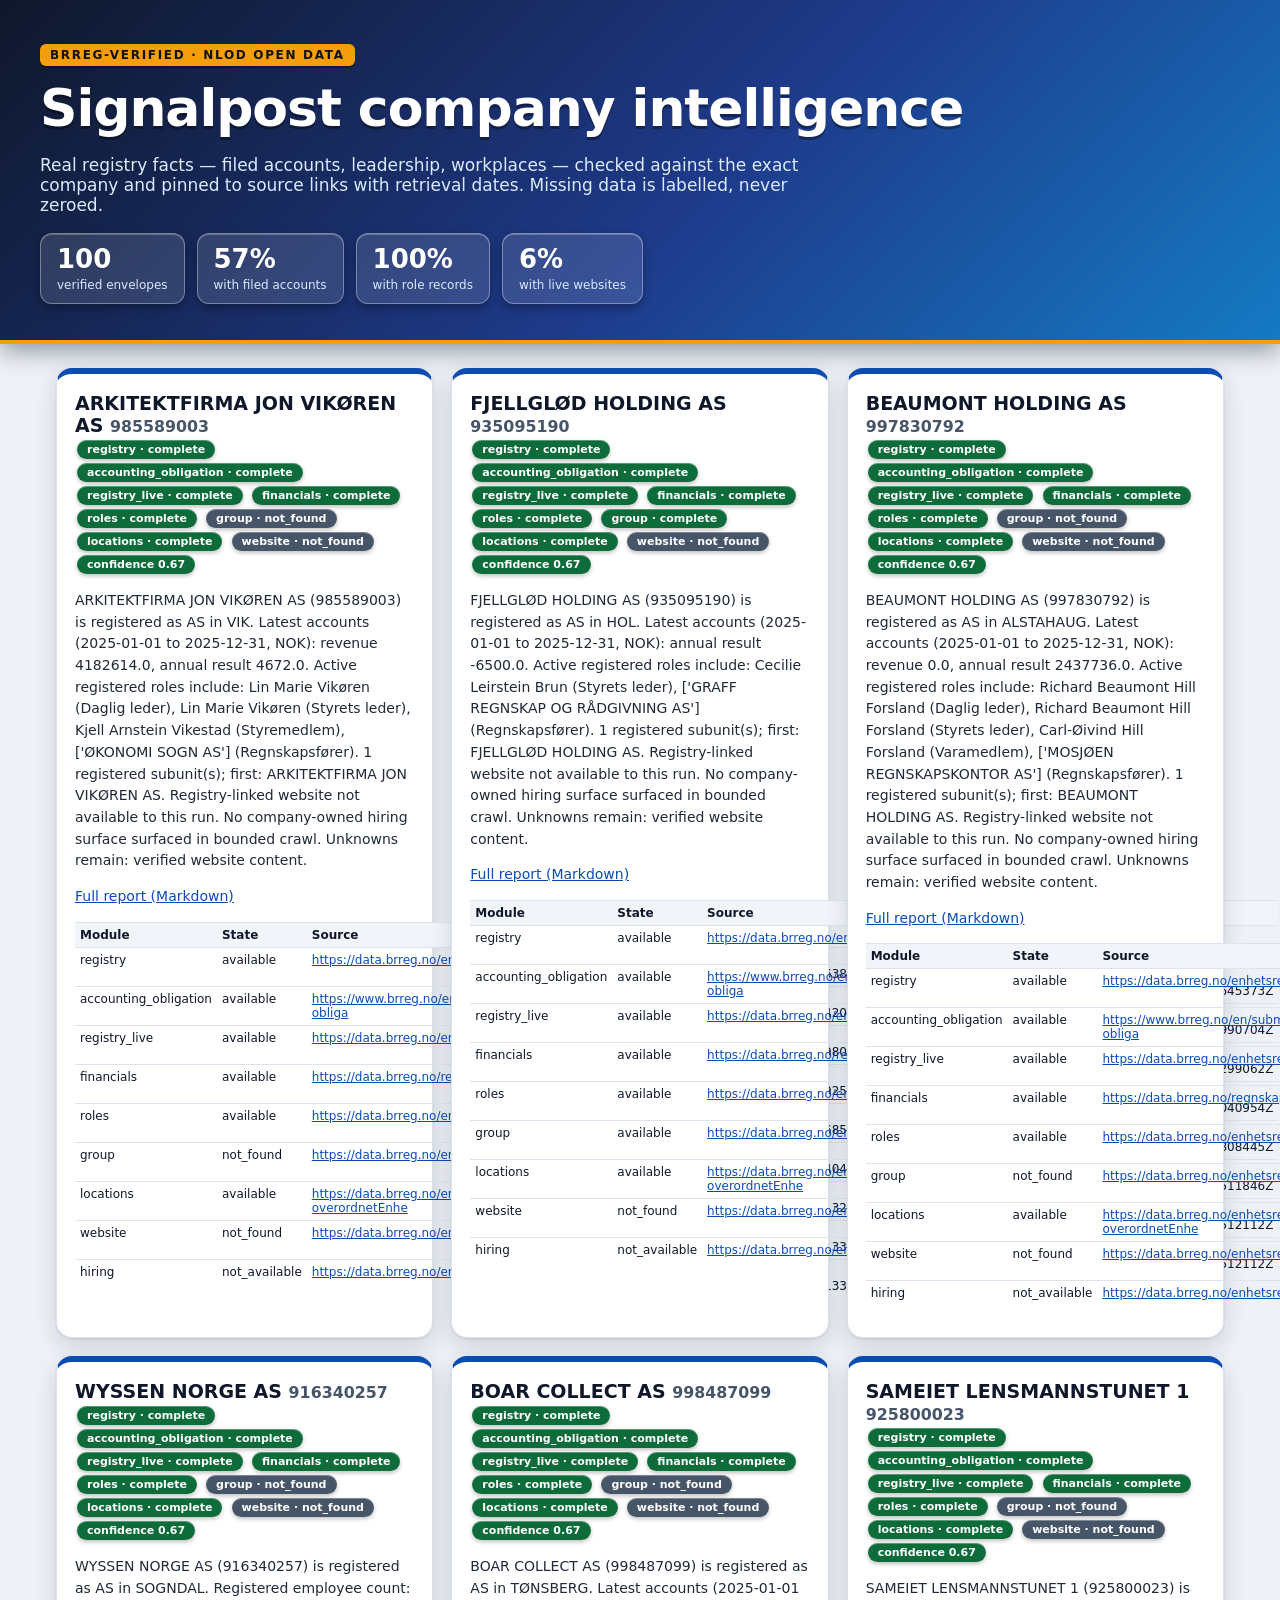
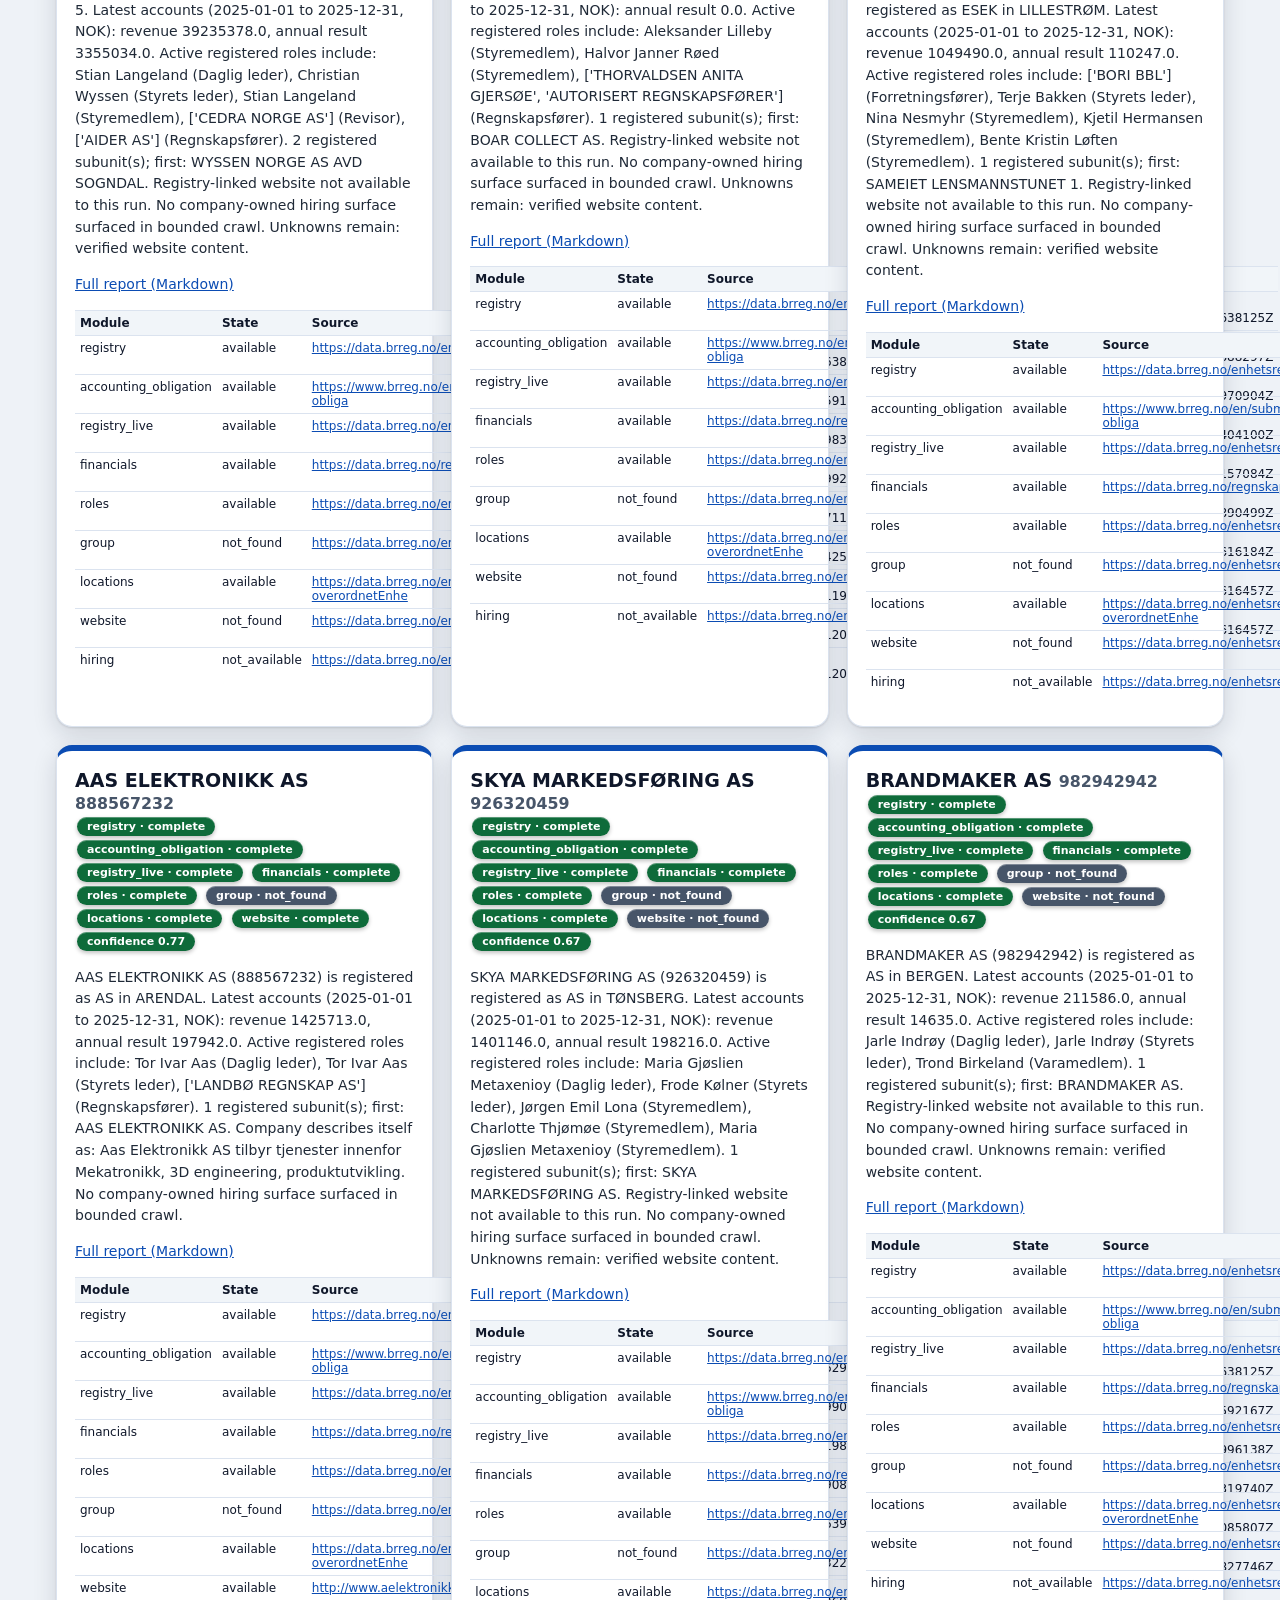
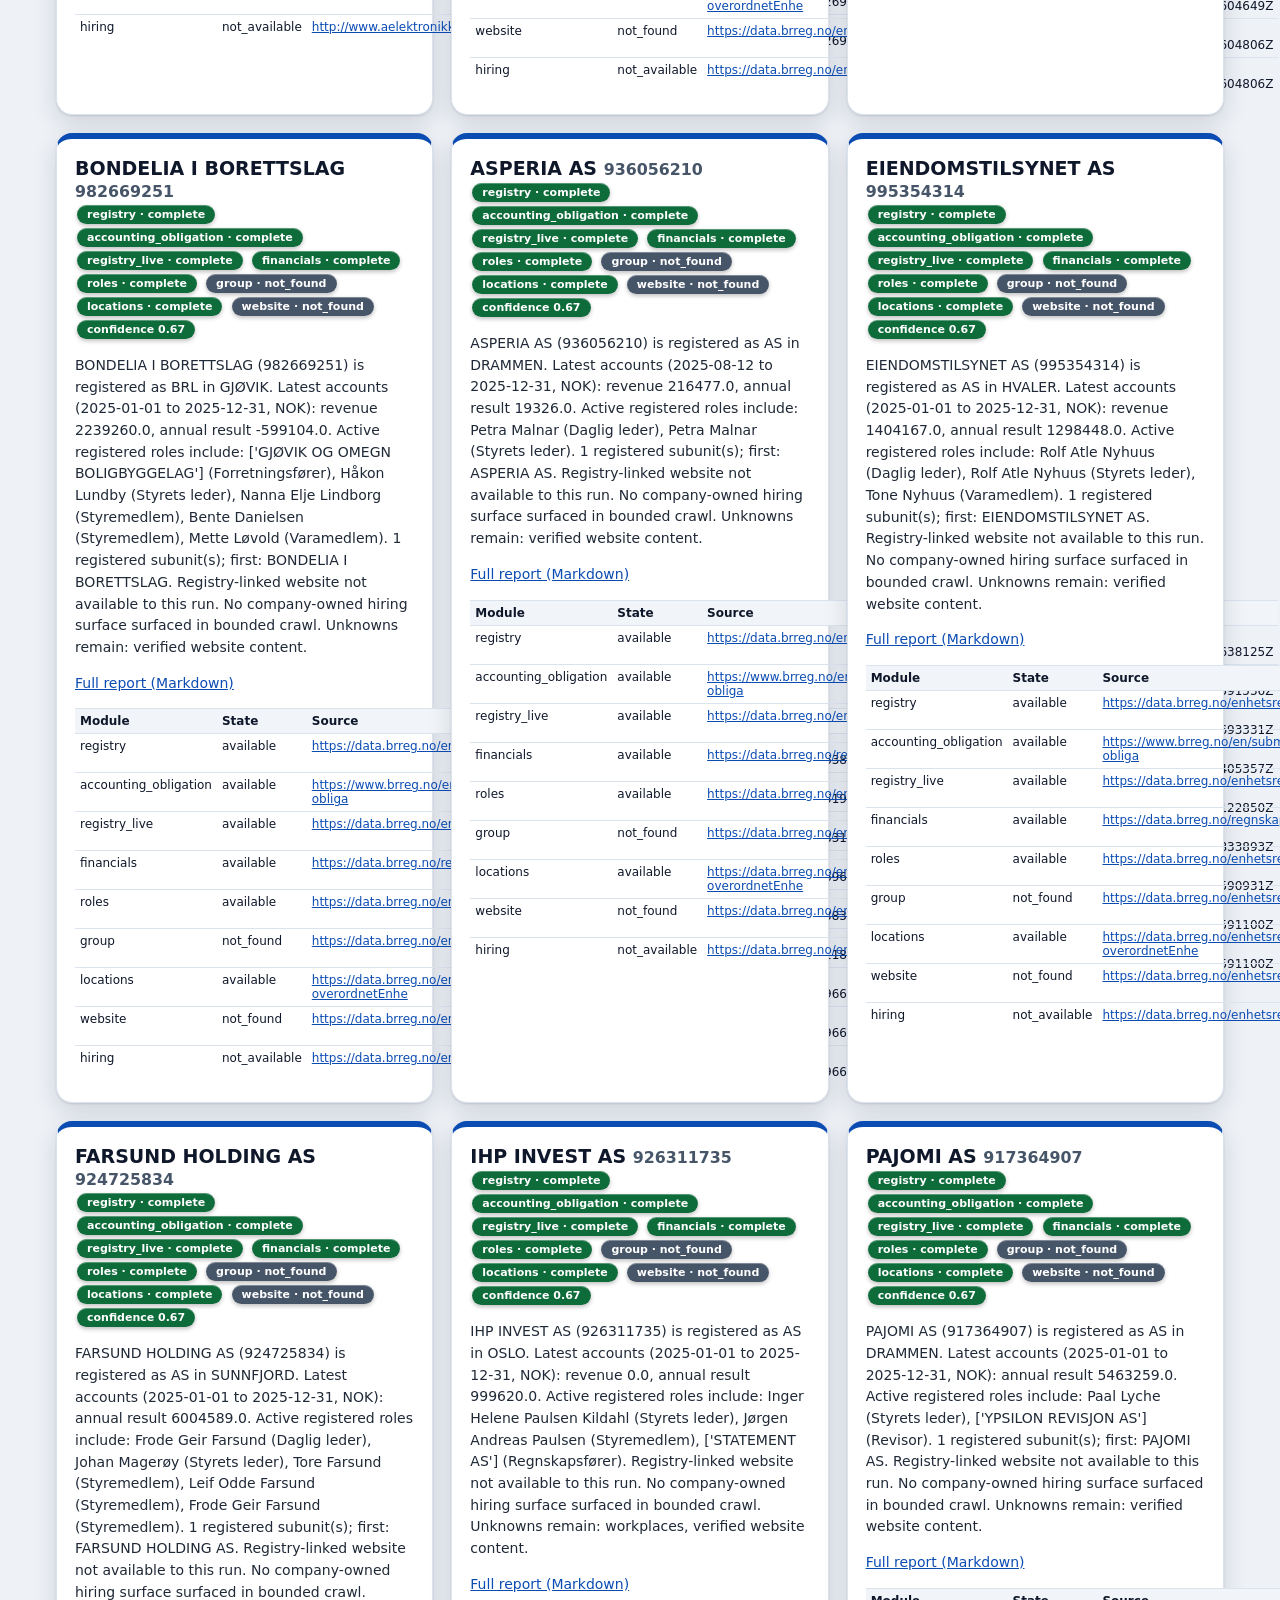
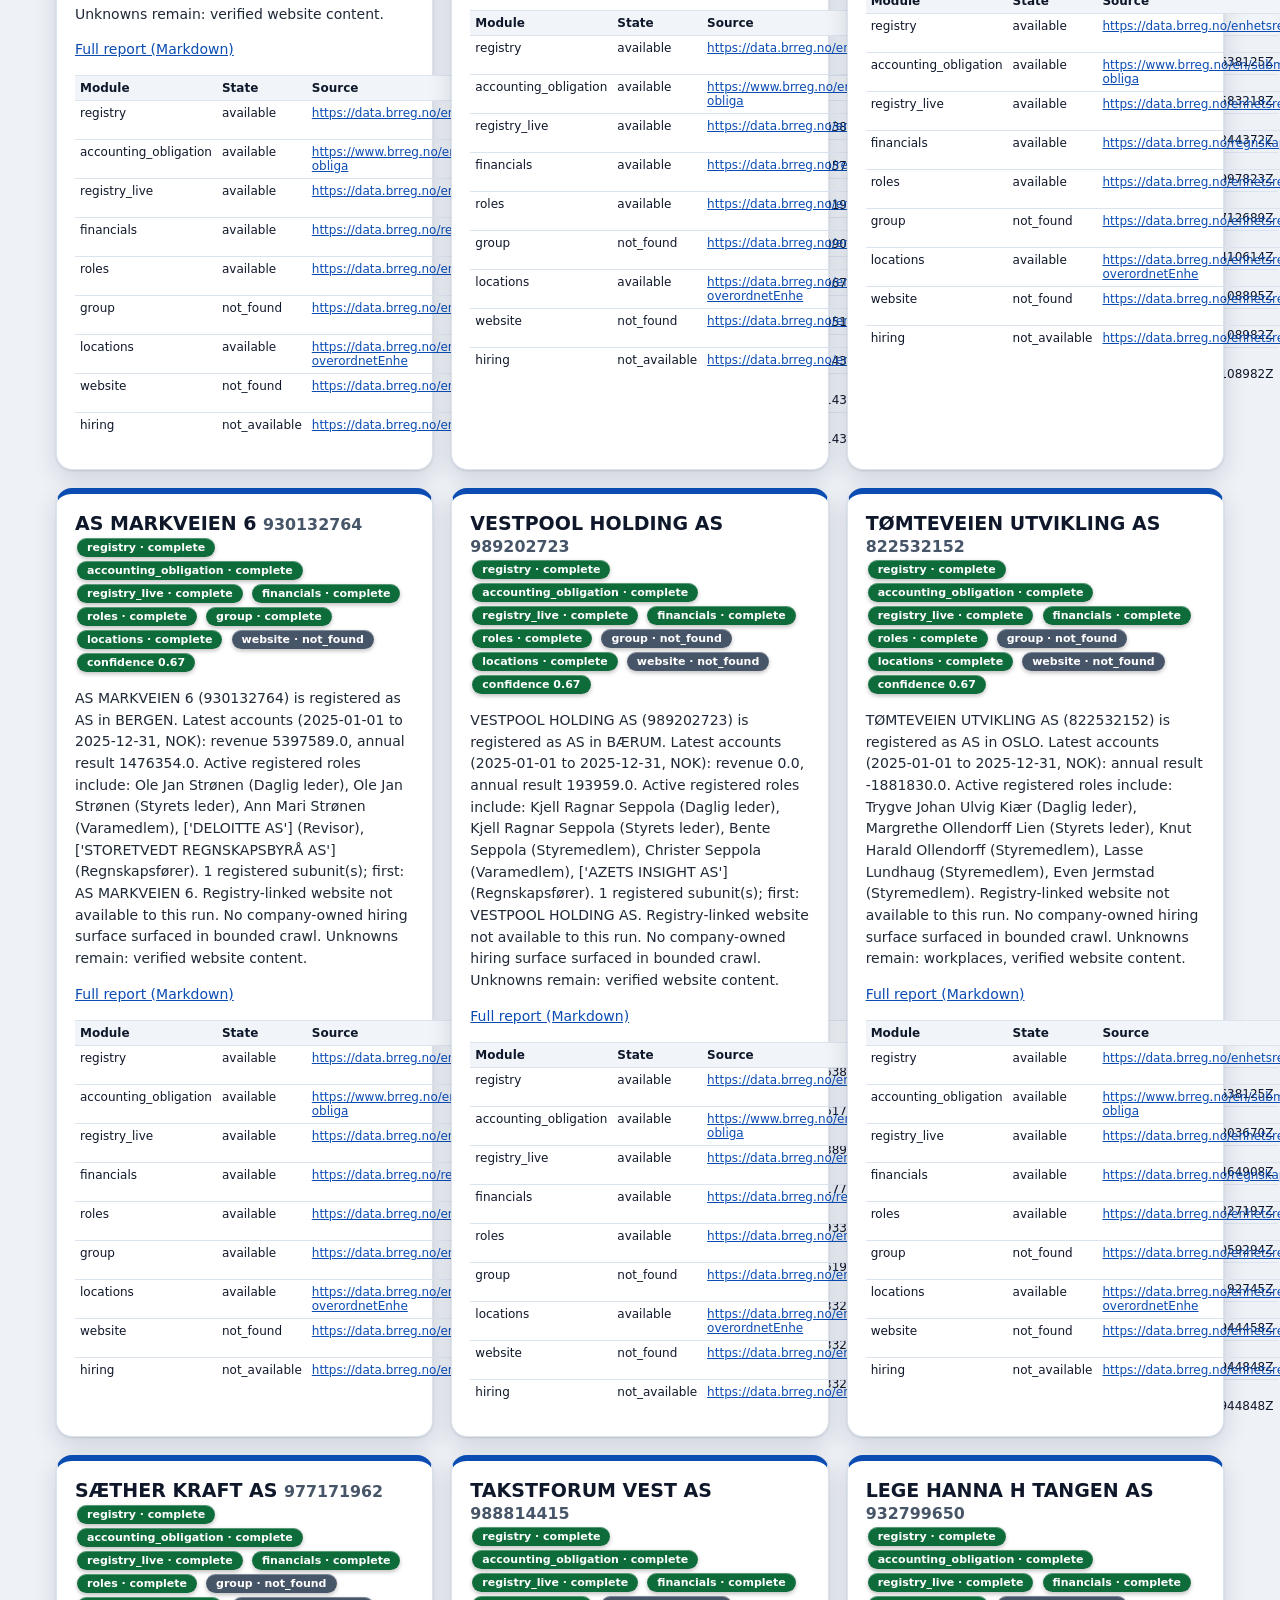
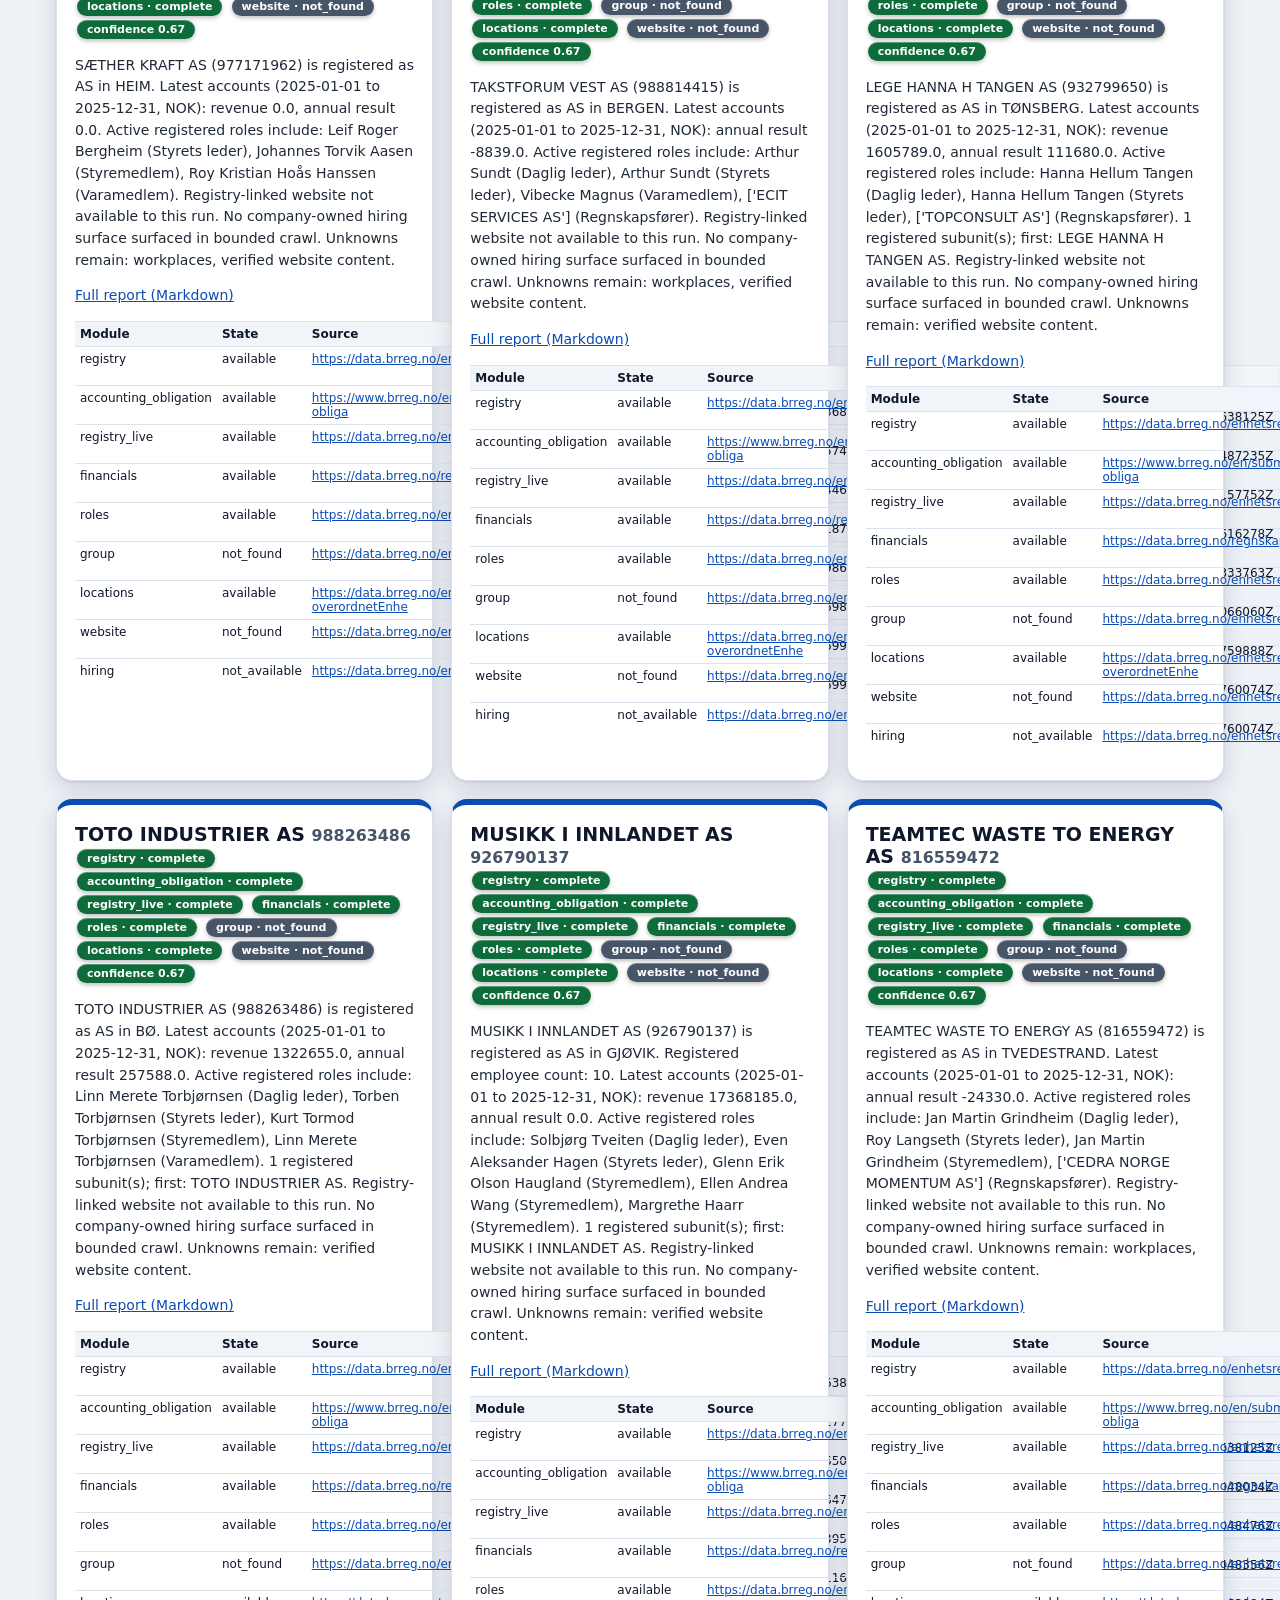
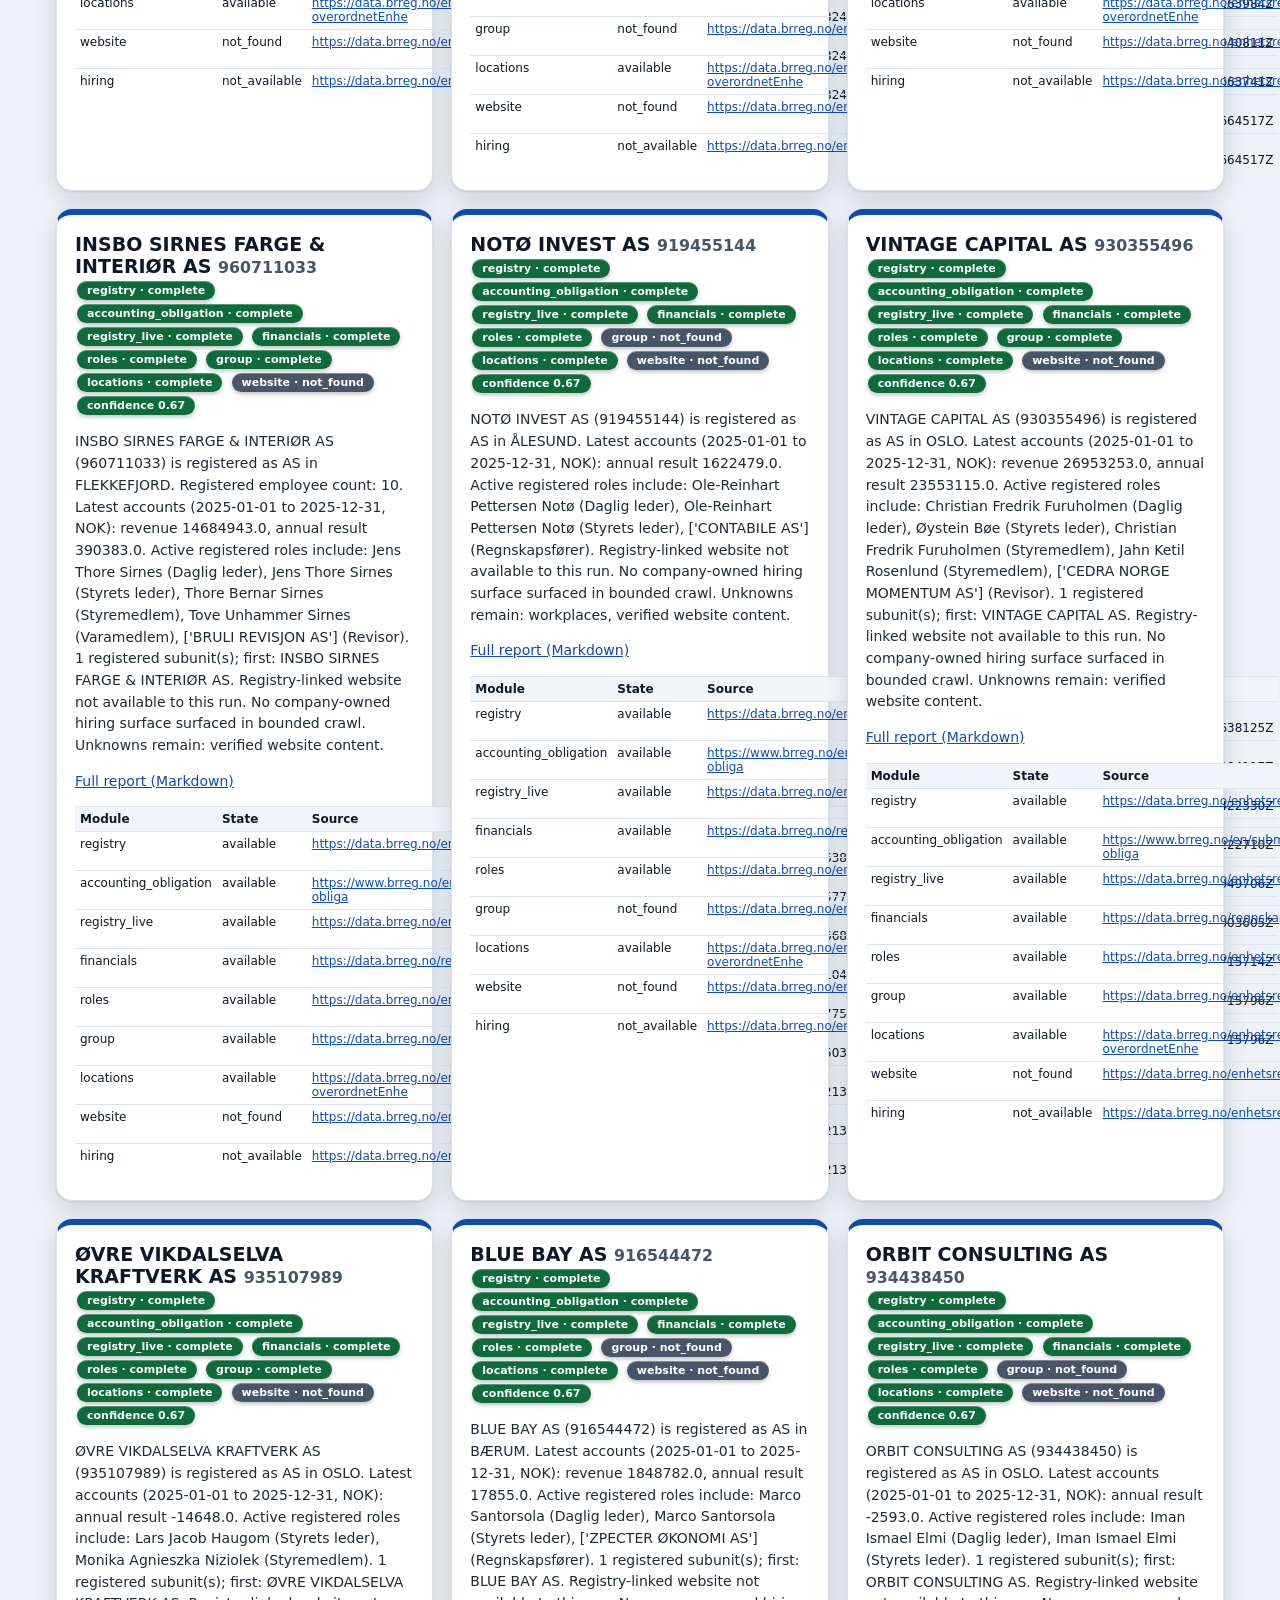
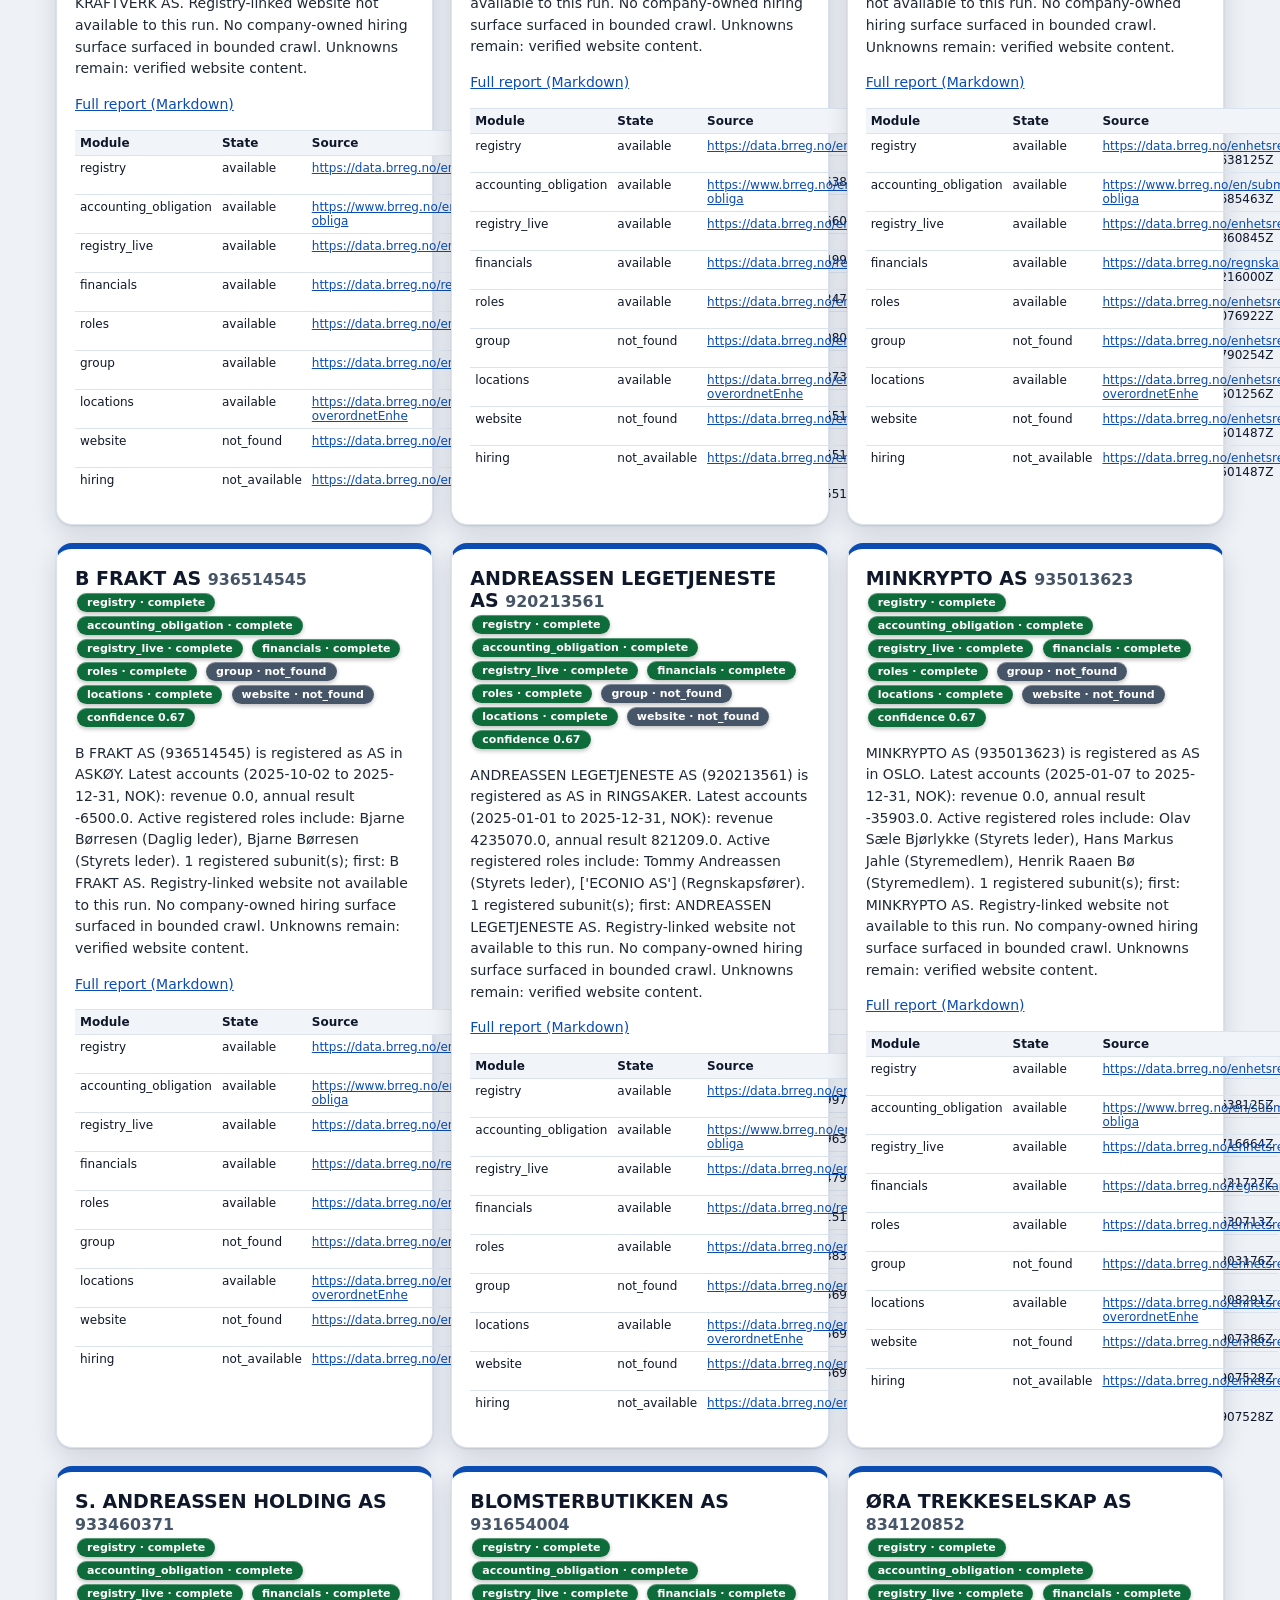
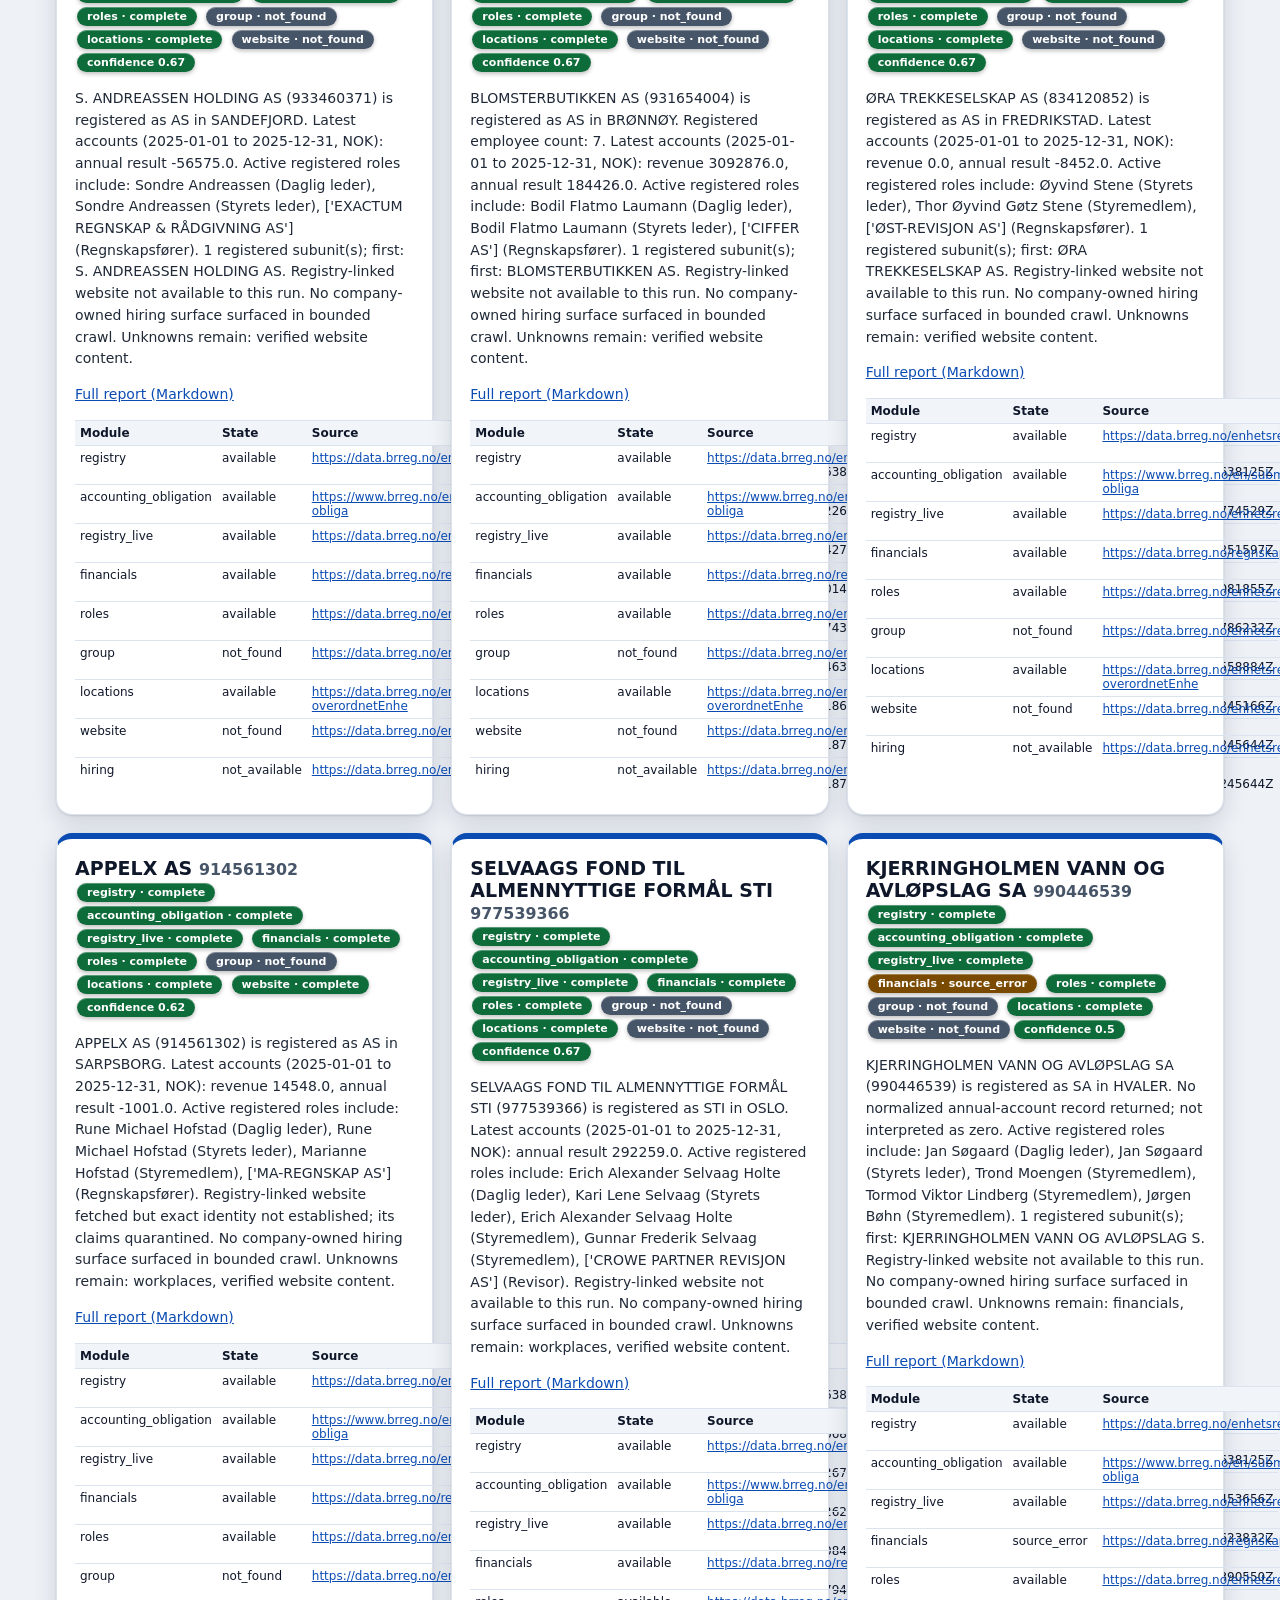
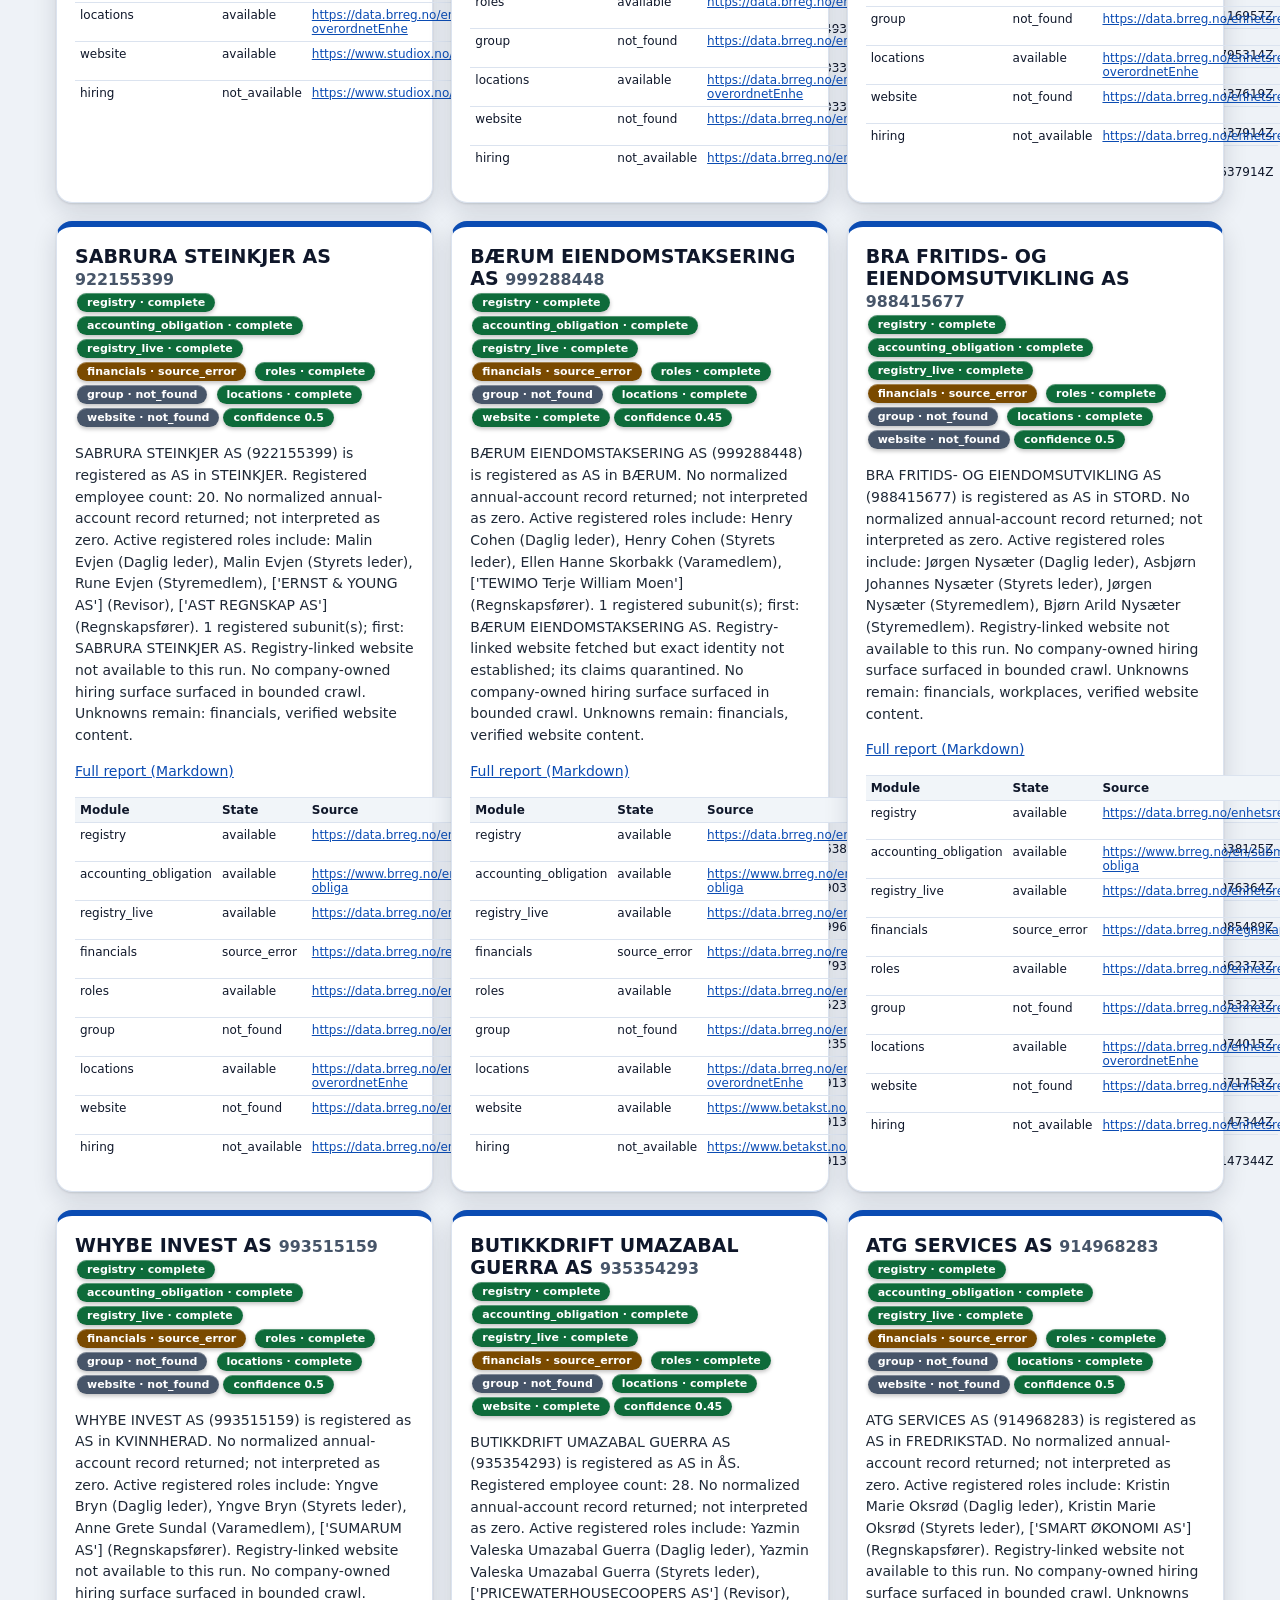
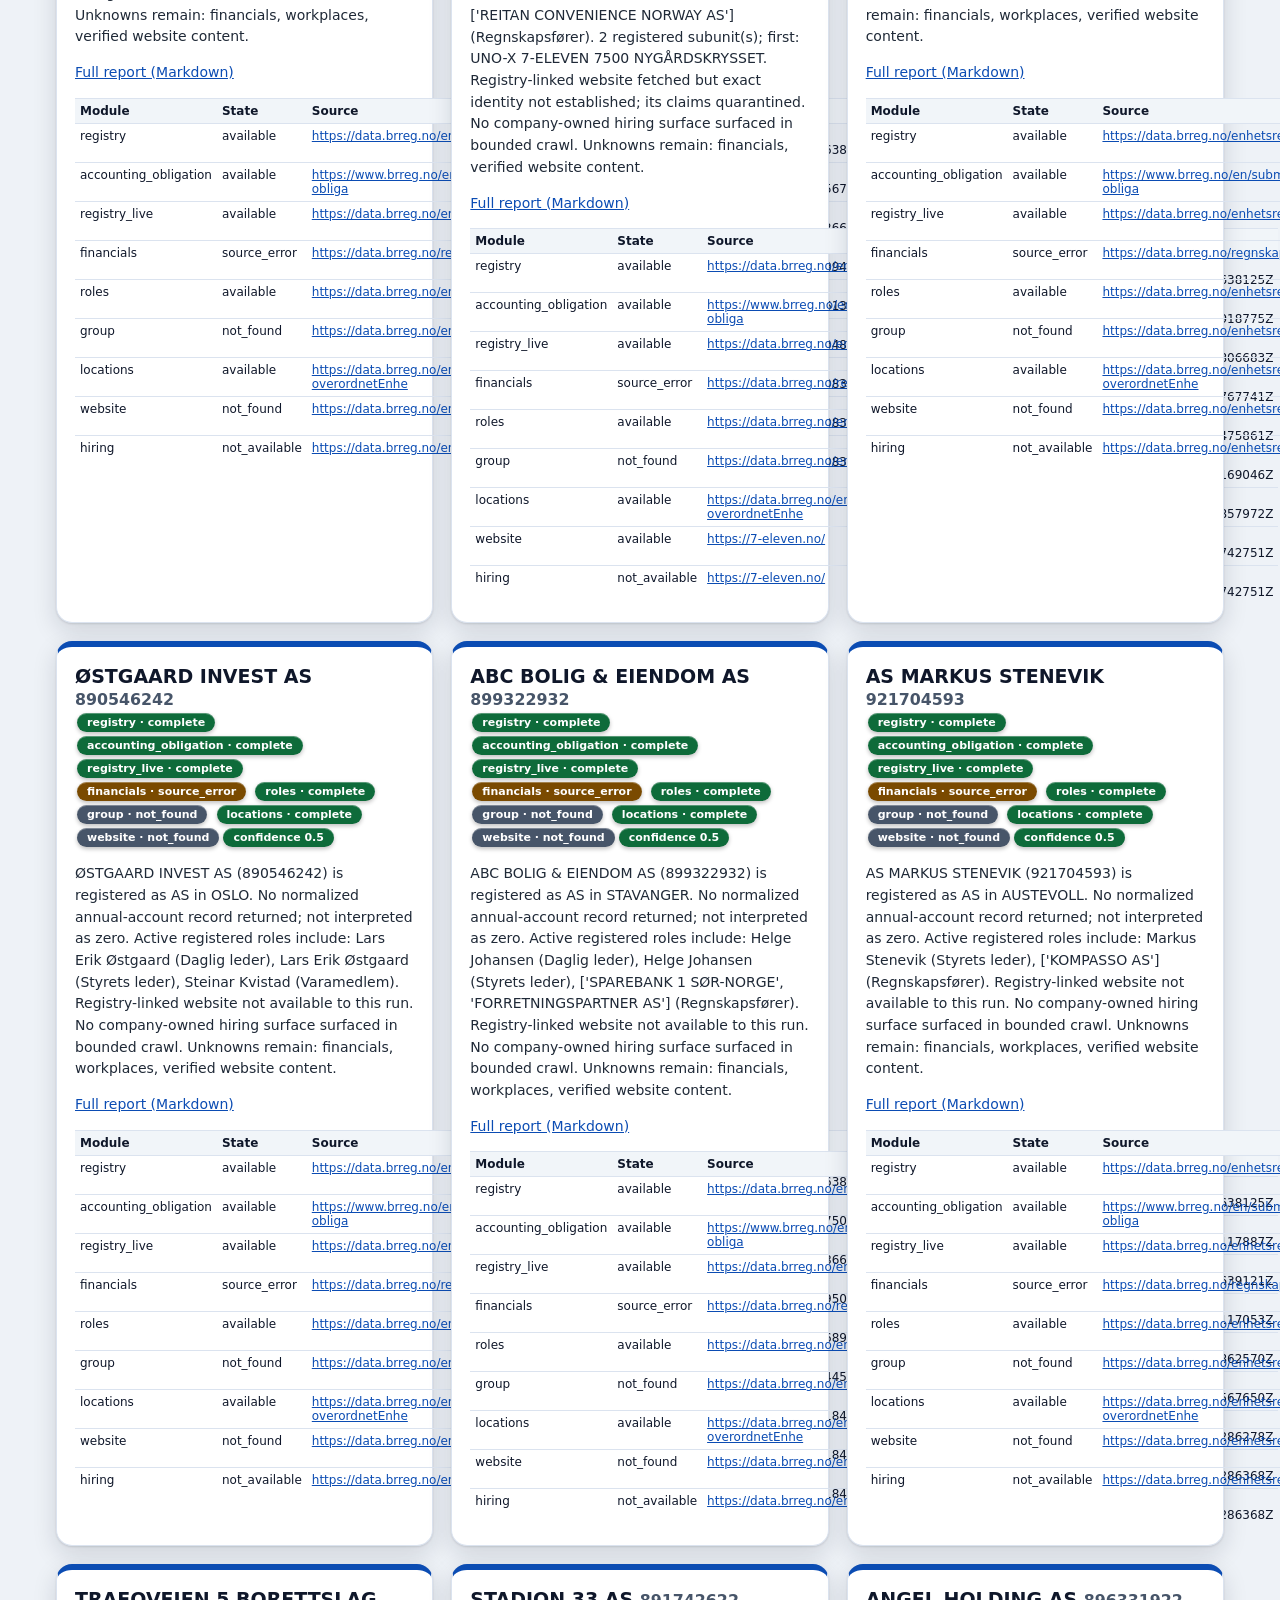
==== commit 59105a49: "arch: verification engine + markdown reports + orchestrator + FastAPI gateway + console (diagram blo" ====
--- a/docs/index.html
+++ b/docs/index.html
@@ -11,110 +11,111 @@
 <p class='lede'>Real registry facts — filed accounts, leadership, workplaces — checked against
 the exact company and pinned to source links with retrieval dates. Missing data is labelled, never zeroed.</p>
 <div class='stats' role='list'><div class='stat' role='listitem'><strong>100</strong><span>verified envelopes</span></div><div class='stat' role='listitem'><strong>57%</strong><span>with filed accounts</span></div><div class='stat' role='listitem'><strong>100%</strong><span>with role records</span></div><div class='stat' role='listitem'><strong>6%</strong><span>with live websites</span></div></div></div></header>
-<main id='main'><article class='card' aria-labelledby='c0'><h2 id='c0'>ARKITEKTFIRMA JON VIKØREN AS <small>985589003</small></h2><div><span class='b b-complete'>registry · complete</span> <span class='b b-complete'>accounting_obligation · complete</span> <span class='b b-complete'>registry_live · complete</span> <span class='b b-complete'>financials · complete</span> <span class='b b-complete'>roles · complete</span> <span class='b b-not_found'>group · not_found</span> <span class='b b-complete'>locations · complete</span> <span class='b b-not_found'>website · not_found</span></div><p>ARKITEKTFIRMA JON VIKØREN AS (985589003) is registered as AS in VIK. Latest accounts (2025-01-01 to 2025-12-31, NOK): revenue 4182614.0, annual result 4672.0. Active registered roles include: Lin Marie Vikøren (Daglig leder), Lin Marie Vikøren (Styrets leder), Kjell Arnstein Vikestad (Styremedlem), [&#x27;ØKONOMI SOGN AS&#x27;] (Regnskapsfører). 1 registered subunit(s); first: ARKITEKTFIRMA JON VIKØREN AS. Registry-linked website not available to this run. No company-owned hiring surface surfaced in bounded crawl. Unknowns remain: verified website content.</p><table><caption class='skip'>Evidence for ARKITEKTFIRMA JON VIKØREN AS, organisation 985589003</caption><tr><th scope='col'>Module</th><th scope='col'>State</th><th scope='col'>Source</th><th scope='col'>Retrieved</th></tr><tr><td>registry</td><td>available</td><td><a href='https://data.brreg.no/enhetsregisteret/api/enheter/lastned/csv' rel='noopener noreferrer nofollow'>https://data.brreg.no/enhetsregisteret/api/enheter/lastned/csv</a></td><td>2026-09-27T07:00:24.638125Z</td></tr><tr><td>accounting_obligation</td><td>available</td><td><a href='https://www.brreg.no/en/submission-of-annual-accounts/reporting-obligations-to-the-register-of-company-accounts/who-has-an-accounting-obligation/' rel='noopener noreferrer nofollow'>https://www.brreg.no/en/submission-of-annual-accounts/reporting-obliga</a></td><td>2026-09-27T07:00:51.420707Z</td></tr><tr><td>registry_live</td><td>available</td><td><a href='https://data.brreg.no/enhetsregisteret/api/enheter/985589003' rel='noopener noreferrer nofollow'>https://data.brreg.no/enhetsregisteret/api/enheter/985589003</a></td><td>2026-09-27T07:00:57.980593Z</td></tr><tr><td>financials</td><td>available</td><td><a href='https://data.brreg.no/regnskapsregisteret/regnskap/985589003' rel='noopener noreferrer nofollow'>https://data.brreg.no/regnskapsregisteret/regnskap/985589003</a></td><td>2026-09-27T07:01:02.925267Z</td></tr><tr><td>roles</td><td>available</td><td><a href='https://data.brreg.no/enhetsregisteret/api/enheter/985589003/roller' rel='noopener noreferrer nofollow'>https://data.brreg.no/enhetsregisteret/api/enheter/985589003/roller</a></td><td>2026-09-27T07:01:03.685446Z</td></tr><tr><td>group</td><td>not_found</td><td><a href='https://data.brreg.no/enhetsregisteret/api/konsernstruktur/985589003' rel='noopener noreferrer nofollow'>https://data.brreg.no/enhetsregisteret/api/konsernstruktur/985589003</a></td><td>2026-09-27T07:01:04.404329Z</td></tr><tr><td>locations</td><td>available</td><td><a href='https://data.brreg.no/enhetsregisteret/api/underenheter?overordnetEnhet=985589003&amp;size=1000' rel='noopener noreferrer nofollow'>https://data.brreg.no/enhetsregisteret/api/underenheter?overordnetEnhe</a></td><td>2026-09-27T07:01:05.132972Z</td></tr><tr><td>website</td><td>not_found</td><td><a href='https://data.brreg.no/enhetsregisteret/api/enheter' rel='noopener noreferrer nofollow'>https://data.brreg.no/enhetsregisteret/api/enheter</a></td><td>2026-09-27T07:01:05.133584Z</td></tr><tr><td>hiring</td><td>not_available</td><td><a href='https://data.brreg.no/enhetsregisteret/api/enheter' rel='noopener noreferrer nofollow'>https://data.brreg.no/enhetsregisteret/api/enheter</a></td><td>2026-09-27T07:01:05.133584Z</td></tr></table></article>
-<article class='card' aria-labelledby='c1'><h2 id='c1'>FJELLGLØD HOLDING AS <small>935095190</small></h2><div><span class='b b-complete'>registry · complete</span> <span class='b b-complete'>accounting_obligation · complete</span> <span class='b b-complete'>registry_live · complete</span> <span class='b b-complete'>financials · complete</span> <span class='b b-complete'>roles · complete</span> <span class='b b-complete'>group · complete</span> <span class='b b-complete'>locations · complete</span> <span class='b b-not_found'>website · not_found</span></div><p>FJELLGLØD HOLDING AS (935095190) is registered as AS in HOL. Latest accounts (2025-01-01 to 2025-12-31, NOK): annual result -6500.0. Active registered roles include: Cecilie Leirstein Brun (Styrets leder), [&#x27;GRAFF REGNSKAP OG RÅDGIVNING AS&#x27;] (Regnskapsfører). 1 registered subunit(s); first: FJELLGLØD HOLDING AS. Registry-linked website not available to this run. No company-owned hiring surface surfaced in bounded crawl. Unknowns remain: verified website content.</p><table><caption class='skip'>Evidence for FJELLGLØD HOLDING AS, organisation 935095190</caption><tr><th scope='col'>Module</th><th scope='col'>State</th><th scope='col'>Source</th><th scope='col'>Retrieved</th></tr><tr><td>registry</td><td>available</td><td><a href='https://data.brreg.no/enhetsregisteret/api/enheter/lastned/csv' rel='noopener noreferrer nofollow'>https://data.brreg.no/enhetsregisteret/api/enheter/lastned/csv</a></td><td>2026-09-27T07:00:24.638125Z</td></tr><tr><td>accounting_obligation</td><td>available</td><td><a href='https://www.brreg.no/en/submission-of-annual-accounts/reporting-obligations-to-the-register-of-company-accounts/who-has-an-accounting-obligation/' rel='noopener noreferrer nofollow'>https://www.brreg.no/en/submission-of-annual-accounts/reporting-obliga</a></td><td>2026-09-27T07:00:43.645373Z</td></tr><tr><td>registry_live</td><td>available</td><td><a href='https://data.brreg.no/enhetsregisteret/api/enheter/935095190' rel='noopener noreferrer nofollow'>https://data.brreg.no/enhetsregisteret/api/enheter/935095190</a></td><td>2026-09-27T07:00:57.990704Z</td></tr><tr><td>financials</td><td>available</td><td><a href='https://data.brreg.no/regnskapsregisteret/regnskap/935095190' rel='noopener noreferrer nofollow'>https://data.brreg.no/regnskapsregisteret/regnskap/935095190</a></td><td>2026-09-27T07:01:11.299062Z</td></tr><tr><td>roles</td><td>available</td><td><a href='https://data.brreg.no/enhetsregisteret/api/enheter/935095190/roller' rel='noopener noreferrer nofollow'>https://data.brreg.no/enhetsregisteret/api/enheter/935095190/roller</a></td><td>2026-09-27T07:01:12.040954Z</td></tr><tr><td>group</td><td>available</td><td><a href='https://data.brreg.no/enhetsregisteret/api/konsernstruktur/935095190' rel='noopener noreferrer nofollow'>https://data.brreg.no/enhetsregisteret/api/konsernstruktur/935095190</a></td><td>2026-09-27T07:01:12.808445Z</td></tr><tr><td>locations</td><td>available</td><td><a href='https://data.brreg.no/enhetsregisteret/api/underenheter?overordnetEnhet=935095190&amp;size=1000' rel='noopener noreferrer nofollow'>https://data.brreg.no/enhetsregisteret/api/underenheter?overordnetEnhe</a></td><td>2026-09-27T07:01:13.511846Z</td></tr><tr><td>website</td><td>not_found</td><td><a href='https://data.brreg.no/enhetsregisteret/api/enheter' rel='noopener noreferrer nofollow'>https://data.brreg.no/enhetsregisteret/api/enheter</a></td><td>2026-09-27T07:01:13.512112Z</td></tr><tr><td>hiring</td><td>not_available</td><td><a href='https://data.brreg.no/enhetsregisteret/api/enheter' rel='noopener noreferrer nofollow'>https://data.brreg.no/enhetsregisteret/api/enheter</a></td><td>2026-09-27T07:01:13.512112Z</td></tr></table></article>
-<article class='card' aria-labelledby='c2'><h2 id='c2'>BEAUMONT HOLDING AS <small>997830792</small></h2><div><span class='b b-complete'>registry · complete</span> <span class='b b-complete'>accounting_obligation · complete</span> <span class='b b-complete'>registry_live · complete</span> <span class='b b-complete'>financials · complete</span> <span class='b b-complete'>roles · complete</span> <span class='b b-not_found'>group · not_found</span> <span class='b b-complete'>locations · complete</span> <span class='b b-not_found'>website · not_found</span></div><p>BEAUMONT HOLDING AS (997830792) is registered as AS in ALSTAHAUG. Latest accounts (2025-01-01 to 2025-12-31, NOK): revenue 0.0, annual result 2437736.0. Active registered roles include: Richard Beaumont Hill Forsland (Daglig leder), Richard Beaumont Hill Forsland (Styrets leder), Carl-Øivind Hill Forsland (Varamedlem), [&#x27;MOSJØEN REGNSKAPSKONTOR AS&#x27;] (Regnskapsfører). 1 registered subunit(s); first: BEAUMONT HOLDING AS. Registry-linked website not available to this run. No company-owned hiring surface surfaced in bounded crawl. Unknowns remain: verified website content.</p><table><caption class='skip'>Evidence for BEAUMONT HOLDING AS, organisation 997830792</caption><tr><th scope='col'>Module</th><th scope='col'>State</th><th scope='col'>Source</th><th scope='col'>Retrieved</th></tr><tr><td>registry</td><td>available</td><td><a href='https://data.brreg.no/enhetsregisteret/api/enheter/lastned/csv' rel='noopener noreferrer nofollow'>https://data.brreg.no/enhetsregisteret/api/enheter/lastned/csv</a></td><td>2026-09-27T07:00:24.638125Z</td></tr><tr><td>accounting_obligation</td><td>available</td><td><a href='https://www.brreg.no/en/submission-of-annual-accounts/reporting-obligations-to-the-register-of-company-accounts/who-has-an-accounting-obligation/' rel='noopener noreferrer nofollow'>https://www.brreg.no/en/submission-of-annual-accounts/reporting-obliga</a></td><td>2026-09-27T07:00:56.364249Z</td></tr><tr><td>registry_live</td><td>available</td><td><a href='https://data.brreg.no/enhetsregisteret/api/enheter/997830792' rel='noopener noreferrer nofollow'>https://data.brreg.no/enhetsregisteret/api/enheter/997830792</a></td><td>2026-09-27T07:00:57.980068Z</td></tr><tr><td>financials</td><td>available</td><td><a href='https://data.brreg.no/regnskapsregisteret/regnskap/997830792' rel='noopener noreferrer nofollow'>https://data.brreg.no/regnskapsregisteret/regnskap/997830792</a></td><td>2026-09-27T07:01:04.577328Z</td></tr><tr><td>roles</td><td>available</td><td><a href='https://data.brreg.no/enhetsregisteret/api/enheter/997830792/roller' rel='noopener noreferrer nofollow'>https://data.brreg.no/enhetsregisteret/api/enheter/997830792/roller</a></td><td>2026-09-27T07:01:05.316523Z</td></tr><tr><td>group</td><td>not_found</td><td><a href='https://data.brreg.no/enhetsregisteret/api/konsernstruktur/997830792' rel='noopener noreferrer nofollow'>https://data.brreg.no/enhetsregisteret/api/konsernstruktur/997830792</a></td><td>2026-09-27T07:01:06.066872Z</td></tr><tr><td>locations</td><td>available</td><td><a href='https://data.brreg.no/enhetsregisteret/api/underenheter?overordnetEnhet=997830792&amp;size=1000' rel='noopener noreferrer nofollow'>https://data.brreg.no/enhetsregisteret/api/underenheter?overordnetEnhe</a></td><td>2026-09-27T07:01:07.978090Z</td></tr><tr><td>website</td><td>not_found</td><td><a href='https://data.brreg.no/enhetsregisteret/api/enheter' rel='noopener noreferrer nofollow'>https://data.brreg.no/enhetsregisteret/api/enheter</a></td><td>2026-09-27T07:01:07.978598Z</td></tr><tr><td>hiring</td><td>not_available</td><td><a href='https://data.brreg.no/enhetsregisteret/api/enheter' rel='noopener noreferrer nofollow'>https://data.brreg.no/enhetsregisteret/api/enheter</a></td><td>2026-09-27T07:01:07.978598Z</td></tr></table></article>
-<article class='card' aria-labelledby='c3'><h2 id='c3'>WYSSEN NORGE AS <small>916340257</small></h2><div><span class='b b-complete'>registry · complete</span> <span class='b b-complete'>accounting_obligation · complete</span> <span class='b b-complete'>registry_live · complete</span> <span class='b b-complete'>financials · complete</span> <span class='b b-complete'>roles · complete</span> <span class='b b-not_found'>group · not_found</span> <span class='b b-complete'>locations · complete</span> <span class='b b-not_found'>website · not_found</span></div><p>WYSSEN NORGE AS (916340257) is registered as AS in SOGNDAL. Registered employee count: 5. Latest accounts (2025-01-01 to 2025-12-31, NOK): revenue 39235378.0, annual result 3355034.0. Active registered roles include: Stian Langeland (Daglig leder), Christian Wyssen (Styrets leder), Stian Langeland (Styremedlem), [&#x27;CEDRA NORGE AS&#x27;] (Revisor), [&#x27;AIDER AS&#x27;] (Regnskapsfører). 2 registered subunit(s); first: WYSSEN NORGE AS AVD SOGNDAL. Registry-linked website not available to this run. No company-owned hiring surface surfaced in bounded crawl. Unknowns remain: verified website content.</p><table><caption class='skip'>Evidence for WYSSEN NORGE AS, organisation 916340257</caption><tr><th scope='col'>Module</th><th scope='col'>State</th><th scope='col'>Source</th><th scope='col'>Retrieved</th></tr><tr><td>registry</td><td>available</td><td><a href='https://data.brreg.no/enhetsregisteret/api/enheter/lastned/csv' rel='noopener noreferrer nofollow'>https://data.brreg.no/enhetsregisteret/api/enheter/lastned/csv</a></td><td>2026-09-27T07:00:24.638125Z</td></tr><tr><td>accounting_obligation</td><td>available</td><td><a href='https://www.brreg.no/en/submission-of-annual-accounts/reporting-obligations-to-the-register-of-company-accounts/who-has-an-accounting-obligation/' rel='noopener noreferrer nofollow'>https://www.brreg.no/en/submission-of-annual-accounts/reporting-obliga</a></td><td>2026-09-27T07:00:30.591036Z</td></tr><tr><td>registry_live</td><td>available</td><td><a href='https://data.brreg.no/enhetsregisteret/api/enheter/916340257' rel='noopener noreferrer nofollow'>https://data.brreg.no/enhetsregisteret/api/enheter/916340257</a></td><td>2026-09-27T07:00:57.983502Z</td></tr><tr><td>financials</td><td>available</td><td><a href='https://data.brreg.no/regnskapsregisteret/regnskap/916340257' rel='noopener noreferrer nofollow'>https://data.brreg.no/regnskapsregisteret/regnskap/916340257</a></td><td>2026-09-27T07:01:04.992048Z</td></tr><tr><td>roles</td><td>available</td><td><a href='https://data.brreg.no/enhetsregisteret/api/enheter/916340257/roller' rel='noopener noreferrer nofollow'>https://data.brreg.no/enhetsregisteret/api/enheter/916340257/roller</a></td><td>2026-09-27T07:01:05.711988Z</td></tr><tr><td>group</td><td>not_found</td><td><a href='https://data.brreg.no/enhetsregisteret/api/konsernstruktur/916340257' rel='noopener noreferrer nofollow'>https://data.brreg.no/enhetsregisteret/api/konsernstruktur/916340257</a></td><td>2026-09-27T07:01:06.425324Z</td></tr><tr><td>locations</td><td>available</td><td><a href='https://data.brreg.no/enhetsregisteret/api/underenheter?overordnetEnhet=916340257&amp;size=1000' rel='noopener noreferrer nofollow'>https://data.brreg.no/enhetsregisteret/api/underenheter?overordnetEnhe</a></td><td>2026-09-27T07:01:07.119717Z</td></tr><tr><td>website</td><td>not_found</td><td><a href='https://data.brreg.no/enhetsregisteret/api/enheter' rel='noopener noreferrer nofollow'>https://data.brreg.no/enhetsregisteret/api/enheter</a></td><td>2026-09-27T07:01:07.120220Z</td></tr><tr><td>hiring</td><td>not_available</td><td><a href='https://data.brreg.no/enhetsregisteret/api/enheter' rel='noopener noreferrer nofollow'>https://data.brreg.no/enhetsregisteret/api/enheter</a></td><td>2026-09-27T07:01:07.120220Z</td></tr></table></article>
-<article class='card' aria-labelledby='c4'><h2 id='c4'>BOAR COLLECT AS <small>998487099</small></h2><div><span class='b b-complete'>registry · complete</span> <span class='b b-complete'>accounting_obligation · complete</span> <span class='b b-complete'>registry_live · complete</span> <span class='b b-complete'>financials · complete</span> <span class='b b-complete'>roles · complete</span> <span class='b b-not_found'>group · not_found</span> <span class='b b-complete'>locations · complete</span> <span class='b b-not_found'>website · not_found</span></div><p>BOAR COLLECT AS (998487099) is registered as AS in TØNSBERG. Latest accounts (2025-01-01 to 2025-12-31, NOK): annual result 0.0. Active registered roles include: Aleksander Lilleby (Styremedlem), Halvor Janner Røed (Styremedlem), [&#x27;THORVALDSEN ANITA GJERSØE&#x27;, &#x27;AUTORISERT REGNSKAPSFØRER&#x27;] (Regnskapsfører). 1 registered subunit(s); first: BOAR COLLECT AS. Registry-linked website not available to this run. No company-owned hiring surface surfaced in bounded crawl. Unknowns remain: verified website content.</p><table><caption class='skip'>Evidence for BOAR COLLECT AS, organisation 998487099</caption><tr><th scope='col'>Module</th><th scope='col'>State</th><th scope='col'>Source</th><th scope='col'>Retrieved</th></tr><tr><td>registry</td><td>available</td><td><a href='https://data.brreg.no/enhetsregisteret/api/enheter/lastned/csv' rel='noopener noreferrer nofollow'>https://data.brreg.no/enhetsregisteret/api/enheter/lastned/csv</a></td><td>2026-09-27T07:00:24.638125Z</td></tr><tr><td>accounting_obligation</td><td>available</td><td><a href='https://www.brreg.no/en/submission-of-annual-accounts/reporting-obligations-to-the-register-of-company-accounts/who-has-an-accounting-obligation/' rel='noopener noreferrer nofollow'>https://www.brreg.no/en/submission-of-annual-accounts/reporting-obliga</a></td><td>2026-09-27T07:00:56.688297Z</td></tr><tr><td>registry_live</td><td>available</td><td><a href='https://data.brreg.no/enhetsregisteret/api/enheter/998487099' rel='noopener noreferrer nofollow'>https://data.brreg.no/enhetsregisteret/api/enheter/998487099</a></td><td>2026-09-27T07:00:57.970904Z</td></tr><tr><td>financials</td><td>available</td><td><a href='https://data.brreg.no/regnskapsregisteret/regnskap/998487099' rel='noopener noreferrer nofollow'>https://data.brreg.no/regnskapsregisteret/regnskap/998487099</a></td><td>2026-09-27T07:01:06.404100Z</td></tr><tr><td>roles</td><td>available</td><td><a href='https://data.brreg.no/enhetsregisteret/api/enheter/998487099/roller' rel='noopener noreferrer nofollow'>https://data.brreg.no/enhetsregisteret/api/enheter/998487099/roller</a></td><td>2026-09-27T07:01:07.157084Z</td></tr><tr><td>group</td><td>not_found</td><td><a href='https://data.brreg.no/enhetsregisteret/api/konsernstruktur/998487099' rel='noopener noreferrer nofollow'>https://data.brreg.no/enhetsregisteret/api/konsernstruktur/998487099</a></td><td>2026-09-27T07:01:07.890499Z</td></tr><tr><td>locations</td><td>available</td><td><a href='https://data.brreg.no/enhetsregisteret/api/underenheter?overordnetEnhet=998487099&amp;size=1000' rel='noopener noreferrer nofollow'>https://data.brreg.no/enhetsregisteret/api/underenheter?overordnetEnhe</a></td><td>2026-09-27T07:01:08.616184Z</td></tr><tr><td>website</td><td>not_found</td><td><a href='https://data.brreg.no/enhetsregisteret/api/enheter' rel='noopener noreferrer nofollow'>https://data.brreg.no/enhetsregisteret/api/enheter</a></td><td>2026-09-27T07:01:08.616457Z</td></tr><tr><td>hiring</td><td>not_available</td><td><a href='https://data.brreg.no/enhetsregisteret/api/enheter' rel='noopener noreferrer nofollow'>https://data.brreg.no/enhetsregisteret/api/enheter</a></td><td>2026-09-27T07:01:08.616457Z</td></tr></table></article>
-<article class='card' aria-labelledby='c5'><h2 id='c5'>SAMEIET LENSMANNSTUNET 1 <small>925800023</small></h2><div><span class='b b-complete'>registry · complete</span> <span class='b b-complete'>accounting_obligation · complete</span> <span class='b b-complete'>registry_live · complete</span> <span class='b b-complete'>financials · complete</span> <span class='b b-complete'>roles · complete</span> <span class='b b-not_found'>group · not_found</span> <span class='b b-complete'>locations · complete</span> <span class='b b-not_found'>website · not_found</span></div><p>SAMEIET LENSMANNSTUNET 1 (925800023) is registered as ESEK in LILLESTRØM. Latest accounts (2025-01-01 to 2025-12-31, NOK): revenue 1049490.0, annual result 110247.0. Active registered roles include: [&#x27;BORI BBL&#x27;] (Forretningsfører), Terje Bakken (Styrets leder), Nina Nesmyhr (Styremedlem), Kjetil Hermansen (Styremedlem), Bente Kristin Løften (Styremedlem). 1 registered subunit(s); first: SAMEIET LENSMANNSTUNET 1. Registry-linked website not available to this run. No company-owned hiring surface surfaced in bounded crawl. Unknowns remain: verified website content.</p><table><caption class='skip'>Evidence for SAMEIET LENSMANNSTUNET 1, organisation 925800023</caption><tr><th scope='col'>Module</th><th scope='col'>State</th><th scope='col'>Source</th><th scope='col'>Retrieved</th></tr><tr><td>registry</td><td>available</td><td><a href='https://data.brreg.no/enhetsregisteret/api/enheter/lastned/csv' rel='noopener noreferrer nofollow'>https://data.brreg.no/enhetsregisteret/api/enheter/lastned/csv</a></td><td>2026-09-27T07:00:24.638125Z</td></tr><tr><td>accounting_obligation</td><td>available</td><td><a href='https://www.brreg.no/en/submission-of-annual-accounts/reporting-obligations-to-the-register-of-company-accounts/who-has-an-accounting-obligation/' rel='noopener noreferrer nofollow'>https://www.brreg.no/en/submission-of-annual-accounts/reporting-obliga</a></td><td>2026-09-27T07:00:36.234090Z</td></tr><tr><td>registry_live</td><td>available</td><td><a href='https://data.brreg.no/enhetsregisteret/api/enheter/925800023' rel='noopener noreferrer nofollow'>https://data.brreg.no/enhetsregisteret/api/enheter/925800023</a></td><td>2026-09-27T07:00:57.988766Z</td></tr><tr><td>financials</td><td>available</td><td><a href='https://data.brreg.no/regnskapsregisteret/regnskap/925800023' rel='noopener noreferrer nofollow'>https://data.brreg.no/regnskapsregisteret/regnskap/925800023</a></td><td>2026-09-27T07:01:08.254176Z</td></tr><tr><td>roles</td><td>available</td><td><a href='https://data.brreg.no/enhetsregisteret/api/enheter/925800023/roller' rel='noopener noreferrer nofollow'>https://data.brreg.no/enhetsregisteret/api/enheter/925800023/roller</a></td><td>2026-09-27T07:01:08.991937Z</td></tr><tr><td>group</td><td>not_found</td><td><a href='https://data.brreg.no/enhetsregisteret/api/konsernstruktur/925800023' rel='noopener noreferrer nofollow'>https://data.brreg.no/enhetsregisteret/api/konsernstruktur/925800023</a></td><td>2026-09-27T07:01:09.908363Z</td></tr><tr><td>locations</td><td>available</td><td><a href='https://data.brreg.no/enhetsregisteret/api/underenheter?overordnetEnhet=925800023&amp;size=1000' rel='noopener noreferrer nofollow'>https://data.brreg.no/enhetsregisteret/api/underenheter?overordnetEnhe</a></td><td>2026-09-27T07:01:10.638720Z</td></tr><tr><td>website</td><td>not_found</td><td><a href='https://data.brreg.no/enhetsregisteret/api/enheter' rel='noopener noreferrer nofollow'>https://data.brreg.no/enhetsregisteret/api/enheter</a></td><td>2026-09-27T07:01:10.639004Z</td></tr><tr><td>hiring</td><td>not_available</td><td><a href='https://data.brreg.no/enhetsregisteret/api/enheter' rel='noopener noreferrer nofollow'>https://data.brreg.no/enhetsregisteret/api/enheter</a></td><td>2026-09-27T07:01:10.639004Z</td></tr></table></article>
-<article class='card' aria-labelledby='c6'><h2 id='c6'>AAS ELEKTRONIKK AS <small>888567232</small></h2><div><span class='b b-complete'>registry · complete</span> <span class='b b-complete'>accounting_obligation · complete</span> <span class='b b-complete'>registry_live · complete</span> <span class='b b-complete'>financials · complete</span> <span class='b b-complete'>roles · complete</span> <span class='b b-not_found'>group · not_found</span> <span class='b b-complete'>locations · complete</span> <span class='b b-complete'>website · complete</span></div><p>AAS ELEKTRONIKK AS (888567232) is registered as AS in ARENDAL. Latest accounts (2025-01-01 to 2025-12-31, NOK): revenue 1425713.0, annual result 197942.0. Active registered roles include: Tor Ivar Aas (Daglig leder), Tor Ivar Aas (Styrets leder), [&#x27;LANDBØ REGNSKAP AS&#x27;] (Regnskapsfører). 1 registered subunit(s); first: AAS ELEKTRONIKK AS. Company describes itself as: Aas Elektronikk AS tilbyr tjenester innenfor Mekatronikk, 3D engineering, produktutvikling. No company-owned hiring surface surfaced in bounded crawl.</p><table><caption class='skip'>Evidence for AAS ELEKTRONIKK AS, organisation 888567232</caption><tr><th scope='col'>Module</th><th scope='col'>State</th><th scope='col'>Source</th><th scope='col'>Retrieved</th></tr><tr><td>registry</td><td>available</td><td><a href='https://data.brreg.no/enhetsregisteret/api/enheter/lastned/csv' rel='noopener noreferrer nofollow'>https://data.brreg.no/enhetsregisteret/api/enheter/lastned/csv</a></td><td>2026-09-27T07:00:24.638125Z</td></tr><tr><td>accounting_obligation</td><td>available</td><td><a href='https://www.brreg.no/en/submission-of-annual-accounts/reporting-obligations-to-the-register-of-company-accounts/who-has-an-accounting-obligation/' rel='noopener noreferrer nofollow'>https://www.brreg.no/en/submission-of-annual-accounts/reporting-obliga</a></td><td>2026-09-27T07:00:27.629932Z</td></tr><tr><td>registry_live</td><td>available</td><td><a href='https://data.brreg.no/enhetsregisteret/api/enheter/888567232' rel='noopener noreferrer nofollow'>https://data.brreg.no/enhetsregisteret/api/enheter/888567232</a></td><td>2026-09-27T07:00:57.990227Z</td></tr><tr><td>financials</td><td>available</td><td><a href='https://data.brreg.no/regnskapsregisteret/regnskap/888567232' rel='noopener noreferrer nofollow'>https://data.brreg.no/regnskapsregisteret/regnskap/888567232</a></td><td>2026-09-27T07:01:09.198420Z</td></tr><tr><td>roles</td><td>available</td><td><a href='https://data.brreg.no/enhetsregisteret/api/enheter/888567232/roller' rel='noopener noreferrer nofollow'>https://data.brreg.no/enhetsregisteret/api/enheter/888567232/roller</a></td><td>2026-09-27T07:01:09.908914Z</td></tr><tr><td>group</td><td>not_found</td><td><a href='https://data.brreg.no/enhetsregisteret/api/konsernstruktur/888567232' rel='noopener noreferrer nofollow'>https://data.brreg.no/enhetsregisteret/api/konsernstruktur/888567232</a></td><td>2026-09-27T07:01:10.639980Z</td></tr><tr><td>locations</td><td>available</td><td><a href='https://data.brreg.no/enhetsregisteret/api/underenheter?overordnetEnhet=888567232&amp;size=1000' rel='noopener noreferrer nofollow'>https://data.brreg.no/enhetsregisteret/api/underenheter?overordnetEnhe</a></td><td>2026-09-27T07:01:11.322561Z</td></tr><tr><td>website</td><td>available</td><td><a href='http://www.aelektronikk.no/' rel='noopener noreferrer nofollow'>http://www.aelektronikk.no/</a></td><td>2026-09-27T07:01:14.269012Z</td></tr><tr><td>hiring</td><td>not_available</td><td><a href='http://www.aelektronikk.no/' rel='noopener noreferrer nofollow'>http://www.aelektronikk.no/</a></td><td>2026-09-27T07:01:14.269012Z</td></tr></table></article>
-<article class='card' aria-labelledby='c7'><h2 id='c7'>SKYA MARKEDSFØRING AS <small>926320459</small></h2><div><span class='b b-complete'>registry · complete</span> <span class='b b-complete'>accounting_obligation · complete</span> <span class='b b-complete'>registry_live · complete</span> <span class='b b-complete'>financials · complete</span> <span class='b b-complete'>roles · complete</span> <span class='b b-not_found'>group · not_found</span> <span class='b b-complete'>locations · complete</span> <span class='b b-not_found'>website · not_found</span></div><p>SKYA MARKEDSFØRING AS (926320459) is registered as AS in TØNSBERG. Latest accounts (2025-01-01 to 2025-12-31, NOK): revenue 1401146.0, annual result 198216.0. Active registered roles include: Maria Gjøslien Metaxenioy (Daglig leder), Frode Kølner (Styrets leder), Jørgen Emil Lona (Styremedlem), Charlotte Thjømøe (Styremedlem), Maria Gjøslien Metaxenioy (Styremedlem). 1 registered subunit(s); first: SKYA MARKEDSFØRING AS. Registry-linked website not available to this run. No company-owned hiring surface surfaced in bounded crawl. Unknowns remain: verified website content.</p><table><caption class='skip'>Evidence for SKYA MARKEDSFØRING AS, organisation 926320459</caption><tr><th scope='col'>Module</th><th scope='col'>State</th><th scope='col'>Source</th><th scope='col'>Retrieved</th></tr><tr><td>registry</td><td>available</td><td><a href='https://data.brreg.no/enhetsregisteret/api/enheter/lastned/csv' rel='noopener noreferrer nofollow'>https://data.brreg.no/enhetsregisteret/api/enheter/lastned/csv</a></td><td>2026-09-27T07:00:24.638125Z</td></tr><tr><td>accounting_obligation</td><td>available</td><td><a href='https://www.brreg.no/en/submission-of-annual-accounts/reporting-obligations-to-the-register-of-company-accounts/who-has-an-accounting-obligation/' rel='noopener noreferrer nofollow'>https://www.brreg.no/en/submission-of-annual-accounts/reporting-obliga</a></td><td>2026-09-27T07:00:36.592167Z</td></tr><tr><td>registry_live</td><td>available</td><td><a href='https://data.brreg.no/enhetsregisteret/api/enheter/926320459' rel='noopener noreferrer nofollow'>https://data.brreg.no/enhetsregisteret/api/enheter/926320459</a></td><td>2026-09-27T07:00:57.996138Z</td></tr><tr><td>financials</td><td>available</td><td><a href='https://data.brreg.no/regnskapsregisteret/regnskap/926320459' rel='noopener noreferrer nofollow'>https://data.brreg.no/regnskapsregisteret/regnskap/926320459</a></td><td>2026-09-27T07:01:28.319740Z</td></tr><tr><td>roles</td><td>available</td><td><a href='https://data.brreg.no/enhetsregisteret/api/enheter/926320459/roller' rel='noopener noreferrer nofollow'>https://data.brreg.no/enhetsregisteret/api/enheter/926320459/roller</a></td><td>2026-09-27T07:01:29.085807Z</td></tr><tr><td>group</td><td>not_found</td><td><a href='https://data.brreg.no/enhetsregisteret/api/konsernstruktur/926320459' rel='noopener noreferrer nofollow'>https://data.brreg.no/enhetsregisteret/api/konsernstruktur/926320459</a></td><td>2026-09-27T07:01:29.827746Z</td></tr><tr><td>locations</td><td>available</td><td><a href='https://data.brreg.no/enhetsregisteret/api/underenheter?overordnetEnhet=926320459&amp;size=1000' rel='noopener noreferrer nofollow'>https://data.brreg.no/enhetsregisteret/api/underenheter?overordnetEnhe</a></td><td>2026-09-27T07:01:30.604649Z</td></tr><tr><td>website</td><td>not_found</td><td><a href='https://data.brreg.no/enhetsregisteret/api/enheter' rel='noopener noreferrer nofollow'>https://data.brreg.no/enhetsregisteret/api/enheter</a></td><td>2026-09-27T07:01:30.604806Z</td></tr><tr><td>hiring</td><td>not_available</td><td><a href='https://data.brreg.no/enhetsregisteret/api/enheter' rel='noopener noreferrer nofollow'>https://data.brreg.no/enhetsregisteret/api/enheter</a></td><td>2026-09-27T07:01:30.604806Z</td></tr></table></article>
-<article class='card' aria-labelledby='c8'><h2 id='c8'>BRANDMAKER AS <small>982942942</small></h2><div><span class='b b-complete'>registry · complete</span> <span class='b b-complete'>accounting_obligation · complete</span> <span class='b b-complete'>registry_live · complete</span> <span class='b b-complete'>financials · complete</span> <span class='b b-complete'>roles · complete</span> <span class='b b-not_found'>group · not_found</span> <span class='b b-complete'>locations · complete</span> <span class='b b-not_found'>website · not_found</span></div><p>BRANDMAKER AS (982942942) is registered as AS in BERGEN. Latest accounts (2025-01-01 to 2025-12-31, NOK): revenue 211586.0, annual result 14635.0. Active registered roles include: Jarle Indrøy (Daglig leder), Jarle Indrøy (Styrets leder), Trond Birkeland (Varamedlem). 1 registered subunit(s); first: BRANDMAKER AS. Registry-linked website not available to this run. No company-owned hiring surface surfaced in bounded crawl. Unknowns remain: verified website content.</p><table><caption class='skip'>Evidence for BRANDMAKER AS, organisation 982942942</caption><tr><th scope='col'>Module</th><th scope='col'>State</th><th scope='col'>Source</th><th scope='col'>Retrieved</th></tr><tr><td>registry</td><td>available</td><td><a href='https://data.brreg.no/enhetsregisteret/api/enheter/lastned/csv' rel='noopener noreferrer nofollow'>https://data.brreg.no/enhetsregisteret/api/enheter/lastned/csv</a></td><td>2026-09-27T07:00:24.638125Z</td></tr><tr><td>accounting_obligation</td><td>available</td><td><a href='https://www.brreg.no/en/submission-of-annual-accounts/reporting-obligations-to-the-register-of-company-accounts/who-has-an-accounting-obligation/' rel='noopener noreferrer nofollow'>https://www.brreg.no/en/submission-of-annual-accounts/reporting-obliga</a></td><td>2026-09-27T07:00:50.597339Z</td></tr><tr><td>registry_live</td><td>available</td><td><a href='https://data.brreg.no/enhetsregisteret/api/enheter/982942942' rel='noopener noreferrer nofollow'>https://data.brreg.no/enhetsregisteret/api/enheter/982942942</a></td><td>2026-09-27T07:01:05.870507Z</td></tr><tr><td>financials</td><td>available</td><td><a href='https://data.brreg.no/regnskapsregisteret/regnskap/982942942' rel='noopener noreferrer nofollow'>https://data.brreg.no/regnskapsregisteret/regnskap/982942942</a></td><td>2026-09-27T07:01:30.422965Z</td></tr><tr><td>roles</td><td>available</td><td><a href='https://data.brreg.no/enhetsregisteret/api/enheter/982942942/roller' rel='noopener noreferrer nofollow'>https://data.brreg.no/enhetsregisteret/api/enheter/982942942/roller</a></td><td>2026-09-27T07:01:31.165270Z</td></tr><tr><td>group</td><td>not_found</td><td><a href='https://data.brreg.no/enhetsregisteret/api/konsernstruktur/982942942' rel='noopener noreferrer nofollow'>https://data.brreg.no/enhetsregisteret/api/konsernstruktur/982942942</a></td><td>2026-09-27T07:01:31.856321Z</td></tr><tr><td>locations</td><td>available</td><td><a href='https://data.brreg.no/enhetsregisteret/api/underenheter?overordnetEnhet=982942942&amp;size=1000' rel='noopener noreferrer nofollow'>https://data.brreg.no/enhetsregisteret/api/underenheter?overordnetEnhe</a></td><td>2026-09-27T07:01:32.542451Z</td></tr><tr><td>website</td><td>not_found</td><td><a href='https://data.brreg.no/enhetsregisteret/api/enheter' rel='noopener noreferrer nofollow'>https://data.brreg.no/enhetsregisteret/api/enheter</a></td><td>2026-09-27T07:01:32.542936Z</td></tr><tr><td>hiring</td><td>not_available</td><td><a href='https://data.brreg.no/enhetsregisteret/api/enheter' rel='noopener noreferrer nofollow'>https://data.brreg.no/enhetsregisteret/api/enheter</a></td><td>2026-09-27T07:01:32.542936Z</td></tr></table></article>
-<article class='card' aria-labelledby='c9'><h2 id='c9'>BONDELIA I BORETTSLAG <small>982669251</small></h2><div><span class='b b-complete'>registry · complete</span> <span class='b b-complete'>accounting_obligation · complete</span> <span class='b b-complete'>registry_live · complete</span> <span class='b b-complete'>financials · complete</span> <span class='b b-complete'>roles · complete</span> <span class='b b-not_found'>group · not_found</span> <span class='b b-complete'>locations · complete</span> <span class='b b-not_found'>website · not_found</span></div><p>BONDELIA I BORETTSLAG (982669251) is registered as BRL in GJØVIK. Latest accounts (2025-01-01 to 2025-12-31, NOK): revenue 2239260.0, annual result -599104.0. Active registered roles include: [&#x27;GJØVIK OG OMEGN BOLIGBYGGELAG&#x27;] (Forretningsfører), Håkon Lundby (Styrets leder), Nanna Elje Lindborg (Styremedlem), Bente Danielsen (Styremedlem), Mette Løvold (Varamedlem). 1 registered subunit(s); first: BONDELIA I BORETTSLAG. Registry-linked website not available to this run. No company-owned hiring surface surfaced in bounded crawl. Unknowns remain: verified website content.</p><table><caption class='skip'>Evidence for BONDELIA I BORETTSLAG, organisation 982669251</caption><tr><th scope='col'>Module</th><th scope='col'>State</th><th scope='col'>Source</th><th scope='col'>Retrieved</th></tr><tr><td>registry</td><td>available</td><td><a href='https://data.brreg.no/enhetsregisteret/api/enheter/lastned/csv' rel='noopener noreferrer nofollow'>https://data.brreg.no/enhetsregisteret/api/enheter/lastned/csv</a></td><td>2026-09-27T07:00:24.638125Z</td></tr><tr><td>accounting_obligation</td><td>available</td><td><a href='https://www.brreg.no/en/submission-of-annual-accounts/reporting-obligations-to-the-register-of-company-accounts/who-has-an-accounting-obligation/' rel='noopener noreferrer nofollow'>https://www.brreg.no/en/submission-of-annual-accounts/reporting-obliga</a></td><td>2026-09-27T07:00:50.519650Z</td></tr><tr><td>registry_live</td><td>available</td><td><a href='https://data.brreg.no/enhetsregisteret/api/enheter/982669251' rel='noopener noreferrer nofollow'>https://data.brreg.no/enhetsregisteret/api/enheter/982669251</a></td><td>2026-09-27T07:01:07.831282Z</td></tr><tr><td>financials</td><td>available</td><td><a href='https://data.brreg.no/regnskapsregisteret/regnskap/982669251' rel='noopener noreferrer nofollow'>https://data.brreg.no/regnskapsregisteret/regnskap/982669251</a></td><td>2026-09-27T07:01:28.696288Z</td></tr><tr><td>roles</td><td>available</td><td><a href='https://data.brreg.no/enhetsregisteret/api/enheter/982669251/roller' rel='noopener noreferrer nofollow'>https://data.brreg.no/enhetsregisteret/api/enheter/982669251/roller</a></td><td>2026-09-27T07:01:29.383296Z</td></tr><tr><td>group</td><td>not_found</td><td><a href='https://data.brreg.no/enhetsregisteret/api/konsernstruktur/982669251' rel='noopener noreferrer nofollow'>https://data.brreg.no/enhetsregisteret/api/konsernstruktur/982669251</a></td><td>2026-09-27T07:01:30.118284Z</td></tr><tr><td>locations</td><td>available</td><td><a href='https://data.brreg.no/enhetsregisteret/api/underenheter?overordnetEnhet=982669251&amp;size=1000' rel='noopener noreferrer nofollow'>https://data.brreg.no/enhetsregisteret/api/underenheter?overordnetEnhe</a></td><td>2026-09-27T07:01:30.966179Z</td></tr><tr><td>website</td><td>not_found</td><td><a href='https://data.brreg.no/enhetsregisteret/api/enheter' rel='noopener noreferrer nofollow'>https://data.brreg.no/enhetsregisteret/api/enheter</a></td><td>2026-09-27T07:01:30.966499Z</td></tr><tr><td>hiring</td><td>not_available</td><td><a href='https://data.brreg.no/enhetsregisteret/api/enheter' rel='noopener noreferrer nofollow'>https://data.brreg.no/enhetsregisteret/api/enheter</a></td><td>2026-09-27T07:01:30.966499Z</td></tr></table></article>
-<article class='card' aria-labelledby='c10'><h2 id='c10'>ASPERIA AS <small>936056210</small></h2><div><span class='b b-complete'>registry · complete</span> <span class='b b-complete'>accounting_obligation · complete</span> <span class='b b-complete'>registry_live · complete</span> <span class='b b-complete'>financials · complete</span> <span class='b b-complete'>roles · complete</span> <span class='b b-not_found'>group · not_found</span> <span class='b b-complete'>locations · complete</span> <span class='b b-not_found'>website · not_found</span></div><p>ASPERIA AS (936056210) is registered as AS in DRAMMEN. Latest accounts (2025-08-12 to 2025-12-31, NOK): revenue 216477.0, annual result 19326.0. Active registered roles include: Petra Malnar (Daglig leder), Petra Malnar (Styrets leder). 1 registered subunit(s); first: ASPERIA AS. Registry-linked website not available to this run. No company-owned hiring surface surfaced in bounded crawl. Unknowns remain: verified website content.</p><table><caption class='skip'>Evidence for ASPERIA AS, organisation 936056210</caption><tr><th scope='col'>Module</th><th scope='col'>State</th><th scope='col'>Source</th><th scope='col'>Retrieved</th></tr><tr><td>registry</td><td>available</td><td><a href='https://data.brreg.no/enhetsregisteret/api/enheter/lastned/csv' rel='noopener noreferrer nofollow'>https://data.brreg.no/enhetsregisteret/api/enheter/lastned/csv</a></td><td>2026-09-27T07:00:24.638125Z</td></tr><tr><td>accounting_obligation</td><td>available</td><td><a href='https://www.brreg.no/en/submission-of-annual-accounts/reporting-obligations-to-the-register-of-company-accounts/who-has-an-accounting-obligation/' rel='noopener noreferrer nofollow'>https://www.brreg.no/en/submission-of-annual-accounts/reporting-obliga</a></td><td>2026-09-27T07:00:44.591536Z</td></tr><tr><td>registry_live</td><td>available</td><td><a href='https://data.brreg.no/enhetsregisteret/api/enheter/936056210' rel='noopener noreferrer nofollow'>https://data.brreg.no/enhetsregisteret/api/enheter/936056210</a></td><td>2026-09-27T07:01:08.693331Z</td></tr><tr><td>financials</td><td>available</td><td><a href='https://data.brreg.no/regnskapsregisteret/regnskap/936056210' rel='noopener noreferrer nofollow'>https://data.brreg.no/regnskapsregisteret/regnskap/936056210</a></td><td>2026-09-27T07:01:27.405357Z</td></tr><tr><td>roles</td><td>available</td><td><a href='https://data.brreg.no/enhetsregisteret/api/enheter/936056210/roller' rel='noopener noreferrer nofollow'>https://data.brreg.no/enhetsregisteret/api/enheter/936056210/roller</a></td><td>2026-09-27T07:01:28.122850Z</td></tr><tr><td>group</td><td>not_found</td><td><a href='https://data.brreg.no/enhetsregisteret/api/konsernstruktur/936056210' rel='noopener noreferrer nofollow'>https://data.brreg.no/enhetsregisteret/api/konsernstruktur/936056210</a></td><td>2026-09-27T07:01:28.833893Z</td></tr><tr><td>locations</td><td>available</td><td><a href='https://data.brreg.no/enhetsregisteret/api/underenheter?overordnetEnhet=936056210&amp;size=1000' rel='noopener noreferrer nofollow'>https://data.brreg.no/enhetsregisteret/api/underenheter?overordnetEnhe</a></td><td>2026-09-27T07:01:29.590931Z</td></tr><tr><td>website</td><td>not_found</td><td><a href='https://data.brreg.no/enhetsregisteret/api/enheter' rel='noopener noreferrer nofollow'>https://data.brreg.no/enhetsregisteret/api/enheter</a></td><td>2026-09-27T07:01:29.591100Z</td></tr><tr><td>hiring</td><td>not_available</td><td><a href='https://data.brreg.no/enhetsregisteret/api/enheter' rel='noopener noreferrer nofollow'>https://data.brreg.no/enhetsregisteret/api/enheter</a></td><td>2026-09-27T07:01:29.591100Z</td></tr></table></article>
-<article class='card' aria-labelledby='c11'><h2 id='c11'>EIENDOMSTILSYNET AS <small>995354314</small></h2><div><span class='b b-complete'>registry · complete</span> <span class='b b-complete'>accounting_obligation · complete</span> <span class='b b-complete'>registry_live · complete</span> <span class='b b-complete'>financials · complete</span> <span class='b b-complete'>roles · complete</span> <span class='b b-not_found'>group · not_found</span> <span class='b b-complete'>locations · complete</span> <span class='b b-not_found'>website · not_found</span></div><p>EIENDOMSTILSYNET AS (995354314) is registered as AS in HVALER. Latest accounts (2025-01-01 to 2025-12-31, NOK): revenue 1404167.0, annual result 1298448.0. Active registered roles include: Rolf Atle Nyhuus (Daglig leder), Rolf Atle Nyhuus (Styrets leder), Tone Nyhuus (Varamedlem). 1 registered subunit(s); first: EIENDOMSTILSYNET AS. Registry-linked website not available to this run. No company-owned hiring surface surfaced in bounded crawl. Unknowns remain: verified website content.</p><table><caption class='skip'>Evidence for EIENDOMSTILSYNET AS, organisation 995354314</caption><tr><th scope='col'>Module</th><th scope='col'>State</th><th scope='col'>Source</th><th scope='col'>Retrieved</th></tr><tr><td>registry</td><td>available</td><td><a href='https://data.brreg.no/enhetsregisteret/api/enheter/lastned/csv' rel='noopener noreferrer nofollow'>https://data.brreg.no/enhetsregisteret/api/enheter/lastned/csv</a></td><td>2026-09-27T07:00:24.638125Z</td></tr><tr><td>accounting_obligation</td><td>available</td><td><a href='https://www.brreg.no/en/submission-of-annual-accounts/reporting-obligations-to-the-register-of-company-accounts/who-has-an-accounting-obligation/' rel='noopener noreferrer nofollow'>https://www.brreg.no/en/submission-of-annual-accounts/reporting-obliga</a></td><td>2026-09-27T07:00:55.284191Z</td></tr><tr><td>registry_live</td><td>available</td><td><a href='https://data.brreg.no/enhetsregisteret/api/enheter/995354314' rel='noopener noreferrer nofollow'>https://data.brreg.no/enhetsregisteret/api/enheter/995354314</a></td><td>2026-09-27T07:01:09.371758Z</td></tr><tr><td>financials</td><td>available</td><td><a href='https://data.brreg.no/regnskapsregisteret/regnskap/995354314' rel='noopener noreferrer nofollow'>https://data.brreg.no/regnskapsregisteret/regnskap/995354314</a></td><td>2026-09-27T07:01:25.630685Z</td></tr><tr><td>roles</td><td>available</td><td><a href='https://data.brreg.no/enhetsregisteret/api/enheter/995354314/roller' rel='noopener noreferrer nofollow'>https://data.brreg.no/enhetsregisteret/api/enheter/995354314/roller</a></td><td>2026-09-27T07:01:26.339872Z</td></tr><tr><td>group</td><td>not_found</td><td><a href='https://data.brreg.no/enhetsregisteret/api/konsernstruktur/995354314' rel='noopener noreferrer nofollow'>https://data.brreg.no/enhetsregisteret/api/konsernstruktur/995354314</a></td><td>2026-09-27T07:01:27.051410Z</td></tr><tr><td>locations</td><td>available</td><td><a href='https://data.brreg.no/enhetsregisteret/api/underenheter?overordnetEnhet=995354314&amp;size=1000' rel='noopener noreferrer nofollow'>https://data.brreg.no/enhetsregisteret/api/underenheter?overordnetEnhe</a></td><td>2026-09-27T07:01:27.763681Z</td></tr><tr><td>website</td><td>not_found</td><td><a href='https://data.brreg.no/enhetsregisteret/api/enheter' rel='noopener noreferrer nofollow'>https://data.brreg.no/enhetsregisteret/api/enheter</a></td><td>2026-09-27T07:01:27.763842Z</td></tr><tr><td>hiring</td><td>not_available</td><td><a href='https://data.brreg.no/enhetsregisteret/api/enheter' rel='noopener noreferrer nofollow'>https://data.brreg.no/enhetsregisteret/api/enheter</a></td><td>2026-09-27T07:01:27.763842Z</td></tr></table></article>
-<article class='card' aria-labelledby='c12'><h2 id='c12'>FARSUND HOLDING AS <small>924725834</small></h2><div><span class='b b-complete'>registry · complete</span> <span class='b b-complete'>accounting_obligation · complete</span> <span class='b b-complete'>registry_live · complete</span> <span class='b b-complete'>financials · complete</span> <span class='b b-complete'>roles · complete</span> <span class='b b-not_found'>group · not_found</span> <span class='b b-complete'>locations · complete</span> <span class='b b-not_found'>website · not_found</span></div><p>FARSUND HOLDING AS (924725834) is registered as AS in SUNNFJORD. Latest accounts (2025-01-01 to 2025-12-31, NOK): annual result 6004589.0. Active registered roles include: Frode Geir Farsund (Daglig leder), Johan Magerøy (Styrets leder), Tore Farsund (Styremedlem), Leif Odde Farsund (Styremedlem), Frode Geir Farsund (Styremedlem). 1 registered subunit(s); first: FARSUND HOLDING AS. Registry-linked website not available to this run. No company-owned hiring surface surfaced in bounded crawl. Unknowns remain: verified website content.</p><table><caption class='skip'>Evidence for FARSUND HOLDING AS, organisation 924725834</caption><tr><th scope='col'>Module</th><th scope='col'>State</th><th scope='col'>Source</th><th scope='col'>Retrieved</th></tr><tr><td>registry</td><td>available</td><td><a href='https://data.brreg.no/enhetsregisteret/api/enheter/lastned/csv' rel='noopener noreferrer nofollow'>https://data.brreg.no/enhetsregisteret/api/enheter/lastned/csv</a></td><td>2026-09-27T07:00:24.638125Z</td></tr><tr><td>accounting_obligation</td><td>available</td><td><a href='https://www.brreg.no/en/submission-of-annual-accounts/reporting-obligations-to-the-register-of-company-accounts/who-has-an-accounting-obligation/' rel='noopener noreferrer nofollow'>https://www.brreg.no/en/submission-of-annual-accounts/reporting-obliga</a></td><td>2026-09-27T07:00:35.457716Z</td></tr><tr><td>registry_live</td><td>available</td><td><a href='https://data.brreg.no/enhetsregisteret/api/enheter/924725834' rel='noopener noreferrer nofollow'>https://data.brreg.no/enhetsregisteret/api/enheter/924725834</a></td><td>2026-09-27T07:01:11.319640Z</td></tr><tr><td>financials</td><td>available</td><td><a href='https://data.brreg.no/regnskapsregisteret/regnskap/924725834' rel='noopener noreferrer nofollow'>https://data.brreg.no/regnskapsregisteret/regnskap/924725834</a></td><td>2026-09-27T07:01:23.890052Z</td></tr><tr><td>roles</td><td>available</td><td><a href='https://data.brreg.no/enhetsregisteret/api/enheter/924725834/roller' rel='noopener noreferrer nofollow'>https://data.brreg.no/enhetsregisteret/api/enheter/924725834/roller</a></td><td>2026-09-27T07:01:24.567778Z</td></tr><tr><td>group</td><td>not_found</td><td><a href='https://data.brreg.no/enhetsregisteret/api/konsernstruktur/924725834' rel='noopener noreferrer nofollow'>https://data.brreg.no/enhetsregisteret/api/konsernstruktur/924725834</a></td><td>2026-09-27T07:01:25.451935Z</td></tr><tr><td>locations</td><td>available</td><td><a href='https://data.brreg.no/enhetsregisteret/api/underenheter?overordnetEnhet=924725834&amp;size=1000' rel='noopener noreferrer nofollow'>https://data.brreg.no/enhetsregisteret/api/underenheter?overordnetEnhe</a></td><td>2026-09-27T07:01:26.143414Z</td></tr><tr><td>website</td><td>not_found</td><td><a href='https://data.brreg.no/enhetsregisteret/api/enheter' rel='noopener noreferrer nofollow'>https://data.brreg.no/enhetsregisteret/api/enheter</a></td><td>2026-09-27T07:01:26.143813Z</td></tr><tr><td>hiring</td><td>not_available</td><td><a href='https://data.brreg.no/enhetsregisteret/api/enheter' rel='noopener noreferrer nofollow'>https://data.brreg.no/enhetsregisteret/api/enheter</a></td><td>2026-09-27T07:01:26.143813Z</td></tr></table></article>
-<article class='card' aria-labelledby='c13'><h2 id='c13'>IHP INVEST AS <small>926311735</small></h2><div><span class='b b-complete'>registry · complete</span> <span class='b b-complete'>accounting_obligation · complete</span> <span class='b b-complete'>registry_live · complete</span> <span class='b b-complete'>financials · complete</span> <span class='b b-complete'>roles · complete</span> <span class='b b-not_found'>group · not_found</span> <span class='b b-complete'>locations · complete</span> <span class='b b-not_found'>website · not_found</span></div><p>IHP INVEST AS (926311735) is registered as AS in OSLO. Latest accounts (2025-01-01 to 2025-12-31, NOK): revenue 0.0, annual result 999620.0. Active registered roles include: Inger Helene Paulsen Kildahl (Styrets leder), Jørgen Andreas Paulsen (Styremedlem), [&#x27;STATEMENT AS&#x27;] (Regnskapsfører). Registry-linked website not available to this run. No company-owned hiring surface surfaced in bounded crawl. Unknowns remain: workplaces, verified website content.</p><table><caption class='skip'>Evidence for IHP INVEST AS, organisation 926311735</caption><tr><th scope='col'>Module</th><th scope='col'>State</th><th scope='col'>Source</th><th scope='col'>Retrieved</th></tr><tr><td>registry</td><td>available</td><td><a href='https://data.brreg.no/enhetsregisteret/api/enheter/lastned/csv' rel='noopener noreferrer nofollow'>https://data.brreg.no/enhetsregisteret/api/enheter/lastned/csv</a></td><td>2026-09-27T07:00:24.638125Z</td></tr><tr><td>accounting_obligation</td><td>available</td><td><a href='https://www.brreg.no/en/submission-of-annual-accounts/reporting-obligations-to-the-register-of-company-accounts/who-has-an-accounting-obligation/' rel='noopener noreferrer nofollow'>https://www.brreg.no/en/submission-of-annual-accounts/reporting-obliga</a></td><td>2026-09-27T07:00:36.583218Z</td></tr><tr><td>registry_live</td><td>available</td><td><a href='https://data.brreg.no/enhetsregisteret/api/enheter/926311735' rel='noopener noreferrer nofollow'>https://data.brreg.no/enhetsregisteret/api/enheter/926311735</a></td><td>2026-09-27T07:01:14.244372Z</td></tr><tr><td>financials</td><td>available</td><td><a href='https://data.brreg.no/regnskapsregisteret/regnskap/926311735' rel='noopener noreferrer nofollow'>https://data.brreg.no/regnskapsregisteret/regnskap/926311735</a></td><td>2026-09-27T07:01:25.997823Z</td></tr><tr><td>roles</td><td>available</td><td><a href='https://data.brreg.no/enhetsregisteret/api/enheter/926311735/roller' rel='noopener noreferrer nofollow'>https://data.brreg.no/enhetsregisteret/api/enheter/926311735/roller</a></td><td>2026-09-27T07:01:26.712689Z</td></tr><tr><td>group</td><td>not_found</td><td><a href='https://data.brreg.no/enhetsregisteret/api/konsernstruktur/926311735' rel='noopener noreferrer nofollow'>https://data.brreg.no/enhetsregisteret/api/konsernstruktur/926311735</a></td><td>2026-09-27T07:01:27.410614Z</td></tr><tr><td>locations</td><td>available</td><td><a href='https://data.brreg.no/enhetsregisteret/api/underenheter?overordnetEnhet=926311735&amp;size=1000' rel='noopener noreferrer nofollow'>https://data.brreg.no/enhetsregisteret/api/underenheter?overordnetEnhe</a></td><td>2026-09-27T07:01:28.108895Z</td></tr><tr><td>website</td><td>not_found</td><td><a href='https://data.brreg.no/enhetsregisteret/api/enheter' rel='noopener noreferrer nofollow'>https://data.brreg.no/enhetsregisteret/api/enheter</a></td><td>2026-09-27T07:01:28.108982Z</td></tr><tr><td>hiring</td><td>not_available</td><td><a href='https://data.brreg.no/enhetsregisteret/api/enheter' rel='noopener noreferrer nofollow'>https://data.brreg.no/enhetsregisteret/api/enheter</a></td><td>2026-09-27T07:01:28.108982Z</td></tr></table></article>
-<article class='card' aria-labelledby='c14'><h2 id='c14'>PAJOMI AS <small>917364907</small></h2><div><span class='b b-complete'>registry · complete</span> <span class='b b-complete'>accounting_obligation · complete</span> <span class='b b-complete'>registry_live · complete</span> <span class='b b-complete'>financials · complete</span> <span class='b b-complete'>roles · complete</span> <span class='b b-not_found'>group · not_found</span> <span class='b b-complete'>locations · complete</span> <span class='b b-not_found'>website · not_found</span></div><p>PAJOMI AS (917364907) is registered as AS in DRAMMEN. Latest accounts (2025-01-01 to 2025-12-31, NOK): annual result 5463259.0. Active registered roles include: Paal Lyche (Styrets leder), [&#x27;YPSILON REVISJON AS&#x27;] (Revisor). 1 registered subunit(s); first: PAJOMI AS. Registry-linked website not available to this run. No company-owned hiring surface surfaced in bounded crawl. Unknowns remain: verified website content.</p><table><caption class='skip'>Evidence for PAJOMI AS, organisation 917364907</caption><tr><th scope='col'>Module</th><th scope='col'>State</th><th scope='col'>Source</th><th scope='col'>Retrieved</th></tr><tr><td>registry</td><td>available</td><td><a href='https://data.brreg.no/enhetsregisteret/api/enheter/lastned/csv' rel='noopener noreferrer nofollow'>https://data.brreg.no/enhetsregisteret/api/enheter/lastned/csv</a></td><td>2026-09-27T07:00:24.638125Z</td></tr><tr><td>accounting_obligation</td><td>available</td><td><a href='https://www.brreg.no/en/submission-of-annual-accounts/reporting-obligations-to-the-register-of-company-accounts/who-has-an-accounting-obligation/' rel='noopener noreferrer nofollow'>https://www.brreg.no/en/submission-of-annual-accounts/reporting-obliga</a></td><td>2026-09-27T07:00:31.119957Z</td></tr><tr><td>registry_live</td><td>available</td><td><a href='https://data.brreg.no/enhetsregisteret/api/enheter/917364907' rel='noopener noreferrer nofollow'>https://data.brreg.no/enhetsregisteret/api/enheter/917364907</a></td><td>2026-09-27T07:01:14.961702Z</td></tr><tr><td>financials</td><td>available</td><td><a href='https://data.brreg.no/regnskapsregisteret/regnskap/917364907' rel='noopener noreferrer nofollow'>https://data.brreg.no/regnskapsregisteret/regnskap/917364907</a></td><td>2026-09-27T07:01:28.113510Z</td></tr><tr><td>roles</td><td>available</td><td><a href='https://data.brreg.no/enhetsregisteret/api/enheter/917364907/roller' rel='noopener noreferrer nofollow'>https://data.brreg.no/enhetsregisteret/api/enheter/917364907/roller</a></td><td>2026-09-27T07:01:28.843632Z</td></tr><tr><td>group</td><td>not_found</td><td><a href='https://data.brreg.no/enhetsregisteret/api/konsernstruktur/917364907' rel='noopener noreferrer nofollow'>https://data.brreg.no/enhetsregisteret/api/konsernstruktur/917364907</a></td><td>2026-09-27T07:01:29.566656Z</td></tr><tr><td>locations</td><td>available</td><td><a href='https://data.brreg.no/enhetsregisteret/api/underenheter?overordnetEnhet=917364907&amp;size=1000' rel='noopener noreferrer nofollow'>https://data.brreg.no/enhetsregisteret/api/underenheter?overordnetEnhe</a></td><td>2026-09-27T07:01:30.418114Z</td></tr><tr><td>website</td><td>not_found</td><td><a href='https://data.brreg.no/enhetsregisteret/api/enheter' rel='noopener noreferrer nofollow'>https://data.brreg.no/enhetsregisteret/api/enheter</a></td><td>2026-09-27T07:01:30.418618Z</td></tr><tr><td>hiring</td><td>not_available</td><td><a href='https://data.brreg.no/enhetsregisteret/api/enheter' rel='noopener noreferrer nofollow'>https://data.brreg.no/enhetsregisteret/api/enheter</a></td><td>2026-09-27T07:01:30.418618Z</td></tr></table></article>
-<article class='card' aria-labelledby='c15'><h2 id='c15'>AS MARKVEIEN 6 <small>930132764</small></h2><div><span class='b b-complete'>registry · complete</span> <span class='b b-complete'>accounting_obligation · complete</span> <span class='b b-complete'>registry_live · complete</span> <span class='b b-complete'>financials · complete</span> <span class='b b-complete'>roles · complete</span> <span class='b b-complete'>group · complete</span> <span class='b b-complete'>locations · complete</span> <span class='b b-not_found'>website · not_found</span></div><p>AS MARKVEIEN 6 (930132764) is registered as AS in BERGEN. Latest accounts (2025-01-01 to 2025-12-31, NOK): revenue 5397589.0, annual result 1476354.0. Active registered roles include: Ole Jan Strønen (Daglig leder), Ole Jan Strønen (Styrets leder), Ann Mari Strønen (Varamedlem), [&#x27;DELOITTE AS&#x27;] (Revisor), [&#x27;STORETVEDT REGNSKAPSBYRÅ AS&#x27;] (Regnskapsfører). 1 registered subunit(s); first: AS MARKVEIEN 6. Registry-linked website not available to this run. No company-owned hiring surface surfaced in bounded crawl. Unknowns remain: verified website content.</p><table><caption class='skip'>Evidence for AS MARKVEIEN 6, organisation 930132764</caption><tr><th scope='col'>Module</th><th scope='col'>State</th><th scope='col'>Source</th><th scope='col'>Retrieved</th></tr><tr><td>registry</td><td>available</td><td><a href='https://data.brreg.no/enhetsregisteret/api/enheter/lastned/csv' rel='noopener noreferrer nofollow'>https://data.brreg.no/enhetsregisteret/api/enheter/lastned/csv</a></td><td>2026-09-27T07:00:24.638125Z</td></tr><tr><td>accounting_obligation</td><td>available</td><td><a href='https://www.brreg.no/en/submission-of-annual-accounts/reporting-obligations-to-the-register-of-company-accounts/who-has-an-accounting-obligation/' rel='noopener noreferrer nofollow'>https://www.brreg.no/en/submission-of-annual-accounts/reporting-obliga</a></td><td>2026-09-27T07:00:39.617628Z</td></tr><tr><td>registry_live</td><td>available</td><td><a href='https://data.brreg.no/enhetsregisteret/api/enheter/930132764' rel='noopener noreferrer nofollow'>https://data.brreg.no/enhetsregisteret/api/enheter/930132764</a></td><td>2026-09-27T07:01:26.889801Z</td></tr><tr><td>financials</td><td>available</td><td><a href='https://data.brreg.no/regnskapsregisteret/regnskap/930132764' rel='noopener noreferrer nofollow'>https://data.brreg.no/regnskapsregisteret/regnskap/930132764</a></td><td>2026-09-27T07:01:30.177755Z</td></tr><tr><td>roles</td><td>available</td><td><a href='https://data.brreg.no/enhetsregisteret/api/enheter/930132764/roller' rel='noopener noreferrer nofollow'>https://data.brreg.no/enhetsregisteret/api/enheter/930132764/roller</a></td><td>2026-09-27T07:01:30.933630Z</td></tr><tr><td>group</td><td>available</td><td><a href='https://data.brreg.no/enhetsregisteret/api/konsernstruktur/930132764' rel='noopener noreferrer nofollow'>https://data.brreg.no/enhetsregisteret/api/konsernstruktur/930132764</a></td><td>2026-09-27T07:01:31.619774Z</td></tr><tr><td>locations</td><td>available</td><td><a href='https://data.brreg.no/enhetsregisteret/api/underenheter?overordnetEnhet=930132764&amp;size=1000' rel='noopener noreferrer nofollow'>https://data.brreg.no/enhetsregisteret/api/underenheter?overordnetEnhe</a></td><td>2026-09-27T07:01:32.332132Z</td></tr><tr><td>website</td><td>not_found</td><td><a href='https://data.brreg.no/enhetsregisteret/api/enheter' rel='noopener noreferrer nofollow'>https://data.brreg.no/enhetsregisteret/api/enheter</a></td><td>2026-09-27T07:01:32.332483Z</td></tr><tr><td>hiring</td><td>not_available</td><td><a href='https://data.brreg.no/enhetsregisteret/api/enheter' rel='noopener noreferrer nofollow'>https://data.brreg.no/enhetsregisteret/api/enheter</a></td><td>2026-09-27T07:01:32.332483Z</td></tr></table></article>
-<article class='card' aria-labelledby='c16'><h2 id='c16'>VESTPOOL HOLDING AS <small>989202723</small></h2><div><span class='b b-complete'>registry · complete</span> <span class='b b-complete'>accounting_obligation · complete</span> <span class='b b-complete'>registry_live · complete</span> <span class='b b-complete'>financials · complete</span> <span class='b b-complete'>roles · complete</span> <span class='b b-not_found'>group · not_found</span> <span class='b b-complete'>locations · complete</span> <span class='b b-not_found'>website · not_found</span></div><p>VESTPOOL HOLDING AS (989202723) is registered as AS in BÆRUM. Latest accounts (2025-01-01 to 2025-12-31, NOK): revenue 0.0, annual result 193959.0. Active registered roles include: Kjell Ragnar Seppola (Daglig leder), Kjell Ragnar Seppola (Styrets leder), Bente Seppola (Styremedlem), Christer Seppola (Varamedlem), [&#x27;AZETS INSIGHT AS&#x27;] (Regnskapsfører). 1 registered subunit(s); first: VESTPOOL HOLDING AS. Registry-linked website not available to this run. No company-owned hiring surface surfaced in bounded crawl. Unknowns remain: verified website content.</p><table><caption class='skip'>Evidence for VESTPOOL HOLDING AS, organisation 989202723</caption><tr><th scope='col'>Module</th><th scope='col'>State</th><th scope='col'>Source</th><th scope='col'>Retrieved</th></tr><tr><td>registry</td><td>available</td><td><a href='https://data.brreg.no/enhetsregisteret/api/enheter/lastned/csv' rel='noopener noreferrer nofollow'>https://data.brreg.no/enhetsregisteret/api/enheter/lastned/csv</a></td><td>2026-09-27T07:00:24.638125Z</td></tr><tr><td>accounting_obligation</td><td>available</td><td><a href='https://www.brreg.no/en/submission-of-annual-accounts/reporting-obligations-to-the-register-of-company-accounts/who-has-an-accounting-obligation/' rel='noopener noreferrer nofollow'>https://www.brreg.no/en/submission-of-annual-accounts/reporting-obliga</a></td><td>2026-09-27T07:00:52.803670Z</td></tr><tr><td>registry_live</td><td>available</td><td><a href='https://data.brreg.no/enhetsregisteret/api/enheter/989202723' rel='noopener noreferrer nofollow'>https://data.brreg.no/enhetsregisteret/api/enheter/989202723</a></td><td>2026-09-27T07:01:28.464908Z</td></tr><tr><td>financials</td><td>available</td><td><a href='https://data.brreg.no/regnskapsregisteret/regnskap/989202723' rel='noopener noreferrer nofollow'>https://data.brreg.no/regnskapsregisteret/regnskap/989202723</a></td><td>2026-09-27T07:01:32.327197Z</td></tr><tr><td>roles</td><td>available</td><td><a href='https://data.brreg.no/enhetsregisteret/api/enheter/989202723/roller' rel='noopener noreferrer nofollow'>https://data.brreg.no/enhetsregisteret/api/enheter/989202723/roller</a></td><td>2026-09-27T07:01:33.059294Z</td></tr><tr><td>group</td><td>not_found</td><td><a href='https://data.brreg.no/enhetsregisteret/api/konsernstruktur/989202723' rel='noopener noreferrer nofollow'>https://data.brreg.no/enhetsregisteret/api/konsernstruktur/989202723</a></td><td>2026-09-27T07:01:34.192745Z</td></tr><tr><td>locations</td><td>available</td><td><a href='https://data.brreg.no/enhetsregisteret/api/underenheter?overordnetEnhet=989202723&amp;size=1000' rel='noopener noreferrer nofollow'>https://data.brreg.no/enhetsregisteret/api/underenheter?overordnetEnhe</a></td><td>2026-09-27T07:01:34.944458Z</td></tr><tr><td>website</td><td>not_found</td><td><a href='https://data.brreg.no/enhetsregisteret/api/enheter' rel='noopener noreferrer nofollow'>https://data.brreg.no/enhetsregisteret/api/enheter</a></td><td>2026-09-27T07:01:34.944848Z</td></tr><tr><td>hiring</td><td>not_available</td><td><a href='https://data.brreg.no/enhetsregisteret/api/enheter' rel='noopener noreferrer nofollow'>https://data.brreg.no/enhetsregisteret/api/enheter</a></td><td>2026-09-27T07:01:34.944848Z</td></tr></table></article>
-<article class='card' aria-labelledby='c17'><h2 id='c17'>TØMTEVEIEN UTVIKLING AS <small>822532152</small></h2><div><span class='b b-complete'>registry · complete</span> <span class='b b-complete'>accounting_obligation · complete</span> <span class='b b-complete'>registry_live · complete</span> <span class='b b-complete'>financials · complete</span> <span class='b b-complete'>roles · complete</span> <span class='b b-not_found'>group · not_found</span> <span class='b b-complete'>locations · complete</span> <span class='b b-not_found'>website · not_found</span></div><p>TØMTEVEIEN UTVIKLING AS (822532152) is registered as AS in OSLO. Latest accounts (2025-01-01 to 2025-12-31, NOK): annual result -1881830.0. Active registered roles include: Trygve Johan Ulvig Kiær (Daglig leder), Margrethe Ollendorff Lien (Styrets leder), Knut Harald Ollendorff (Styremedlem), Lasse Lundhaug (Styremedlem), Even Jermstad (Styremedlem). Registry-linked website not available to this run. No company-owned hiring surface surfaced in bounded crawl. Unknowns remain: workplaces, verified website content.</p><table><caption class='skip'>Evidence for TØMTEVEIEN UTVIKLING AS, organisation 822532152</caption><tr><th scope='col'>Module</th><th scope='col'>State</th><th scope='col'>Source</th><th scope='col'>Retrieved</th></tr><tr><td>registry</td><td>available</td><td><a href='https://data.brreg.no/enhetsregisteret/api/enheter/lastned/csv' rel='noopener noreferrer nofollow'>https://data.brreg.no/enhetsregisteret/api/enheter/lastned/csv</a></td><td>2026-09-27T07:00:24.638125Z</td></tr><tr><td>accounting_obligation</td><td>available</td><td><a href='https://www.brreg.no/en/submission-of-annual-accounts/reporting-obligations-to-the-register-of-company-accounts/who-has-an-accounting-obligation/' rel='noopener noreferrer nofollow'>https://www.brreg.no/en/submission-of-annual-accounts/reporting-obliga</a></td><td>2026-09-27T07:00:25.756133Z</td></tr><tr><td>registry_live</td><td>available</td><td><a href='https://data.brreg.no/enhetsregisteret/api/enheter/822532152' rel='noopener noreferrer nofollow'>https://data.brreg.no/enhetsregisteret/api/enheter/822532152</a></td><td>2026-09-27T07:01:28.852999Z</td></tr><tr><td>financials</td><td>available</td><td><a href='https://data.brreg.no/regnskapsregisteret/regnskap/822532152' rel='noopener noreferrer nofollow'>https://data.brreg.no/regnskapsregisteret/regnskap/822532152</a></td><td>2026-09-27T07:01:49.394560Z</td></tr><tr><td>roles</td><td>available</td><td><a href='https://data.brreg.no/enhetsregisteret/api/enheter/822532152/roller' rel='noopener noreferrer nofollow'>https://data.brreg.no/enhetsregisteret/api/enheter/822532152/roller</a></td><td>2026-09-27T07:01:50.100239Z</td></tr><tr><td>group</td><td>not_found</td><td><a href='https://data.brreg.no/enhetsregisteret/api/konsernstruktur/822532152' rel='noopener noreferrer nofollow'>https://data.brreg.no/enhetsregisteret/api/konsernstruktur/822532152</a></td><td>2026-09-27T07:01:50.810433Z</td></tr><tr><td>locations</td><td>available</td><td><a href='https://data.brreg.no/enhetsregisteret/api/underenheter?overordnetEnhet=822532152&amp;size=1000' rel='noopener noreferrer nofollow'>https://data.brreg.no/enhetsregisteret/api/underenheter?overordnetEnhe</a></td><td>2026-09-27T07:01:51.545284Z</td></tr><tr><td>website</td><td>not_found</td><td><a href='https://data.brreg.no/enhetsregisteret/api/enheter' rel='noopener noreferrer nofollow'>https://data.brreg.no/enhetsregisteret/api/enheter</a></td><td>2026-09-27T07:01:51.545595Z</td></tr><tr><td>hiring</td><td>not_available</td><td><a href='https://data.brreg.no/enhetsregisteret/api/enheter' rel='noopener noreferrer nofollow'>https://data.brreg.no/enhetsregisteret/api/enheter</a></td><td>2026-09-27T07:01:51.545595Z</td></tr></table></article>
-<article class='card' aria-labelledby='c18'><h2 id='c18'>SÆTHER KRAFT AS <small>977171962</small></h2><div><span class='b b-complete'>registry · complete</span> <span class='b b-complete'>accounting_obligation · complete</span> <span class='b b-complete'>registry_live · complete</span> <span class='b b-complete'>financials · complete</span> <span class='b b-complete'>roles · complete</span> <span class='b b-not_found'>group · not_found</span> <span class='b b-complete'>locations · complete</span> <span class='b b-not_found'>website · not_found</span></div><p>SÆTHER KRAFT AS (977171962) is registered as AS in HEIM. Latest accounts (2025-01-01 to 2025-12-31, NOK): revenue 0.0, annual result 0.0. Active registered roles include: Leif Roger Bergheim (Styrets leder), Johannes Torvik Aasen (Styremedlem), Roy Kristian Hoås Hanssen (Varamedlem). Registry-linked website not available to this run. No company-owned hiring surface surfaced in bounded crawl. Unknowns remain: workplaces, verified website content.</p><table><caption class='skip'>Evidence for SÆTHER KRAFT AS, organisation 977171962</caption><tr><th scope='col'>Module</th><th scope='col'>State</th><th scope='col'>Source</th><th scope='col'>Retrieved</th></tr><tr><td>registry</td><td>available</td><td><a href='https://data.brreg.no/enhetsregisteret/api/enheter/lastned/csv' rel='noopener noreferrer nofollow'>https://data.brreg.no/enhetsregisteret/api/enheter/lastned/csv</a></td><td>2026-09-27T07:00:24.638125Z</td></tr><tr><td>accounting_obligation</td><td>available</td><td><a href='https://www.brreg.no/en/submission-of-annual-accounts/reporting-obligations-to-the-register-of-company-accounts/who-has-an-accounting-obligation/' rel='noopener noreferrer nofollow'>https://www.brreg.no/en/submission-of-annual-accounts/reporting-obliga</a></td><td>2026-09-27T07:00:49.368599Z</td></tr><tr><td>registry_live</td><td>available</td><td><a href='https://data.brreg.no/enhetsregisteret/api/enheter/977171962' rel='noopener noreferrer nofollow'>https://data.brreg.no/enhetsregisteret/api/enheter/977171962</a></td><td>2026-09-27T07:01:30.574321Z</td></tr><tr><td>financials</td><td>available</td><td><a href='https://data.brreg.no/regnskapsregisteret/regnskap/977171962' rel='noopener noreferrer nofollow'>https://data.brreg.no/regnskapsregisteret/regnskap/977171962</a></td><td>2026-09-27T07:01:51.446181Z</td></tr><tr><td>roles</td><td>available</td><td><a href='https://data.brreg.no/enhetsregisteret/api/enheter/977171962/roller' rel='noopener noreferrer nofollow'>https://data.brreg.no/enhetsregisteret/api/enheter/977171962/roller</a></td><td>2026-09-27T07:01:52.187661Z</td></tr><tr><td>group</td><td>not_found</td><td><a href='https://data.brreg.no/enhetsregisteret/api/konsernstruktur/977171962' rel='noopener noreferrer nofollow'>https://data.brreg.no/enhetsregisteret/api/konsernstruktur/977171962</a></td><td>2026-09-27T07:01:52.986008Z</td></tr><tr><td>locations</td><td>available</td><td><a href='https://data.brreg.no/enhetsregisteret/api/underenheter?overordnetEnhet=977171962&amp;size=1000' rel='noopener noreferrer nofollow'>https://data.brreg.no/enhetsregisteret/api/underenheter?overordnetEnhe</a></td><td>2026-09-27T07:01:53.698982Z</td></tr><tr><td>website</td><td>not_found</td><td><a href='https://data.brreg.no/enhetsregisteret/api/enheter' rel='noopener noreferrer nofollow'>https://data.brreg.no/enhetsregisteret/api/enheter</a></td><td>2026-09-27T07:01:53.699081Z</td></tr><tr><td>hiring</td><td>not_available</td><td><a href='https://data.brreg.no/enhetsregisteret/api/enheter' rel='noopener noreferrer nofollow'>https://data.brreg.no/enhetsregisteret/api/enheter</a></td><td>2026-09-27T07:01:53.699081Z</td></tr></table></article>
-<article class='card' aria-labelledby='c19'><h2 id='c19'>TAKSTFORUM VEST AS <small>988814415</small></h2><div><span class='b b-complete'>registry · complete</span> <span class='b b-complete'>accounting_obligation · complete</span> <span class='b b-complete'>registry_live · complete</span> <span class='b b-complete'>financials · complete</span> <span class='b b-complete'>roles · complete</span> <span class='b b-not_found'>group · not_found</span> <span class='b b-complete'>locations · complete</span> <span class='b b-not_found'>website · not_found</span></div><p>TAKSTFORUM VEST AS (988814415) is registered as AS in BERGEN. Latest accounts (2025-01-01 to 2025-12-31, NOK): annual result -8839.0. Active registered roles include: Arthur Sundt (Daglig leder), Arthur Sundt (Styrets leder), Vibecke Magnus (Varamedlem), [&#x27;ECIT SERVICES AS&#x27;] (Regnskapsfører). Registry-linked website not available to this run. No company-owned hiring surface surfaced in bounded crawl. Unknowns remain: workplaces, verified website content.</p><table><caption class='skip'>Evidence for TAKSTFORUM VEST AS, organisation 988814415</caption><tr><th scope='col'>Module</th><th scope='col'>State</th><th scope='col'>Source</th><th scope='col'>Retrieved</th></tr><tr><td>registry</td><td>available</td><td><a href='https://data.brreg.no/enhetsregisteret/api/enheter/lastned/csv' rel='noopener noreferrer nofollow'>https://data.brreg.no/enhetsregisteret/api/enheter/lastned/csv</a></td><td>2026-09-27T07:00:24.638125Z</td></tr><tr><td>accounting_obligation</td><td>available</td><td><a href='https://www.brreg.no/en/submission-of-annual-accounts/reporting-obligations-to-the-register-of-company-accounts/who-has-an-accounting-obligation/' rel='noopener noreferrer nofollow'>https://www.brreg.no/en/submission-of-annual-accounts/reporting-obliga</a></td><td>2026-09-27T07:00:52.487235Z</td></tr><tr><td>registry_live</td><td>available</td><td><a href='https://data.brreg.no/enhetsregisteret/api/enheter/988814415' rel='noopener noreferrer nofollow'>https://data.brreg.no/enhetsregisteret/api/enheter/988814415</a></td><td>2026-09-27T07:01:31.157752Z</td></tr><tr><td>financials</td><td>available</td><td><a href='https://data.brreg.no/regnskapsregisteret/regnskap/988814415' rel='noopener noreferrer nofollow'>https://data.brreg.no/regnskapsregisteret/regnskap/988814415</a></td><td>2026-09-27T07:01:46.616278Z</td></tr><tr><td>roles</td><td>available</td><td><a href='https://data.brreg.no/enhetsregisteret/api/enheter/988814415/roller' rel='noopener noreferrer nofollow'>https://data.brreg.no/enhetsregisteret/api/enheter/988814415/roller</a></td><td>2026-09-27T07:01:47.333763Z</td></tr><tr><td>group</td><td>not_found</td><td><a href='https://data.brreg.no/enhetsregisteret/api/konsernstruktur/988814415' rel='noopener noreferrer nofollow'>https://data.brreg.no/enhetsregisteret/api/konsernstruktur/988814415</a></td><td>2026-09-27T07:01:48.066060Z</td></tr><tr><td>locations</td><td>available</td><td><a href='https://data.brreg.no/enhetsregisteret/api/underenheter?overordnetEnhet=988814415&amp;size=1000' rel='noopener noreferrer nofollow'>https://data.brreg.no/enhetsregisteret/api/underenheter?overordnetEnhe</a></td><td>2026-09-27T07:01:48.759888Z</td></tr><tr><td>website</td><td>not_found</td><td><a href='https://data.brreg.no/enhetsregisteret/api/enheter' rel='noopener noreferrer nofollow'>https://data.brreg.no/enhetsregisteret/api/enheter</a></td><td>2026-09-27T07:01:48.760074Z</td></tr><tr><td>hiring</td><td>not_available</td><td><a href='https://data.brreg.no/enhetsregisteret/api/enheter' rel='noopener noreferrer nofollow'>https://data.brreg.no/enhetsregisteret/api/enheter</a></td><td>2026-09-27T07:01:48.760074Z</td></tr></table></article>
-<article class='card' aria-labelledby='c20'><h2 id='c20'>LEGE HANNA H TANGEN AS <small>932799650</small></h2><div><span class='b b-complete'>registry · complete</span> <span class='b b-complete'>accounting_obligation · complete</span> <span class='b b-complete'>registry_live · complete</span> <span class='b b-complete'>financials · complete</span> <span class='b b-complete'>roles · complete</span> <span class='b b-not_found'>group · not_found</span> <span class='b b-complete'>locations · complete</span> <span class='b b-not_found'>website · not_found</span></div><p>LEGE HANNA H TANGEN AS (932799650) is registered as AS in TØNSBERG. Latest accounts (2025-01-01 to 2025-12-31, NOK): revenue 1605789.0, annual result 111680.0. Active registered roles include: Hanna Hellum Tangen (Daglig leder), Hanna Hellum Tangen (Styrets leder), [&#x27;TOPCONSULT AS&#x27;] (Regnskapsfører). 1 registered subunit(s); first: LEGE HANNA H TANGEN AS. Registry-linked website not available to this run. No company-owned hiring surface surfaced in bounded crawl. Unknowns remain: verified website content.</p><table><caption class='skip'>Evidence for LEGE HANNA H TANGEN AS, organisation 932799650</caption><tr><th scope='col'>Module</th><th scope='col'>State</th><th scope='col'>Source</th><th scope='col'>Retrieved</th></tr><tr><td>registry</td><td>available</td><td><a href='https://data.brreg.no/enhetsregisteret/api/enheter/lastned/csv' rel='noopener noreferrer nofollow'>https://data.brreg.no/enhetsregisteret/api/enheter/lastned/csv</a></td><td>2026-09-27T07:00:24.638125Z</td></tr><tr><td>accounting_obligation</td><td>available</td><td><a href='https://www.brreg.no/en/submission-of-annual-accounts/reporting-obligations-to-the-register-of-company-accounts/who-has-an-accounting-obligation/' rel='noopener noreferrer nofollow'>https://www.brreg.no/en/submission-of-annual-accounts/reporting-obliga</a></td><td>2026-09-27T07:00:41.667660Z</td></tr><tr><td>registry_live</td><td>available</td><td><a href='https://data.brreg.no/enhetsregisteret/api/enheter/932799650' rel='noopener noreferrer nofollow'>https://data.brreg.no/enhetsregisteret/api/enheter/932799650</a></td><td>2026-09-27T07:01:31.334260Z</td></tr><tr><td>financials</td><td>available</td><td><a href='https://data.brreg.no/regnskapsregisteret/regnskap/932799650' rel='noopener noreferrer nofollow'>https://data.brreg.no/regnskapsregisteret/regnskap/932799650</a></td><td>2026-09-27T07:01:48.455289Z</td></tr><tr><td>roles</td><td>available</td><td><a href='https://data.brreg.no/enhetsregisteret/api/enheter/932799650/roller' rel='noopener noreferrer nofollow'>https://data.brreg.no/enhetsregisteret/api/enheter/932799650/roller</a></td><td>2026-09-27T07:01:49.139948Z</td></tr><tr><td>group</td><td>not_found</td><td><a href='https://data.brreg.no/enhetsregisteret/api/konsernstruktur/932799650' rel='noopener noreferrer nofollow'>https://data.brreg.no/enhetsregisteret/api/konsernstruktur/932799650</a></td><td>2026-09-27T07:01:49.854723Z</td></tr><tr><td>locations</td><td>available</td><td><a href='https://data.brreg.no/enhetsregisteret/api/underenheter?overordnetEnhet=932799650&amp;size=1000' rel='noopener noreferrer nofollow'>https://data.brreg.no/enhetsregisteret/api/underenheter?overordnetEnhe</a></td><td>2026-09-27T07:01:50.565693Z</td></tr><tr><td>website</td><td>not_found</td><td><a href='https://data.brreg.no/enhetsregisteret/api/enheter' rel='noopener noreferrer nofollow'>https://data.brreg.no/enhetsregisteret/api/enheter</a></td><td>2026-09-27T07:01:50.565871Z</td></tr><tr><td>hiring</td><td>not_available</td><td><a href='https://data.brreg.no/enhetsregisteret/api/enheter' rel='noopener noreferrer nofollow'>https://data.brreg.no/enhetsregisteret/api/enheter</a></td><td>2026-09-27T07:01:50.565871Z</td></tr></table></article>
-<article class='card' aria-labelledby='c21'><h2 id='c21'>TOTO INDUSTRIER AS <small>988263486</small></h2><div><span class='b b-complete'>registry · complete</span> <span class='b b-complete'>accounting_obligation · complete</span> <span class='b b-complete'>registry_live · complete</span> <span class='b b-complete'>financials · complete</span> <span class='b b-complete'>roles · complete</span> <span class='b b-not_found'>group · not_found</span> <span class='b b-complete'>locations · complete</span> <span class='b b-not_found'>website · not_found</span></div><p>TOTO INDUSTRIER AS (988263486) is registered as AS in BØ. Latest accounts (2025-01-01 to 2025-12-31, NOK): revenue 1322655.0, annual result 257588.0. Active registered roles include: Linn Merete Torbjørnsen (Daglig leder), Torben Torbjørnsen (Styrets leder), Kurt Tormod Torbjørnsen (Styremedlem), Linn Merete Torbjørnsen (Varamedlem). 1 registered subunit(s); first: TOTO INDUSTRIER AS. Registry-linked website not available to this run. No company-owned hiring surface surfaced in bounded crawl. Unknowns remain: verified website content.</p><table><caption class='skip'>Evidence for TOTO INDUSTRIER AS, organisation 988263486</caption><tr><th scope='col'>Module</th><th scope='col'>State</th><th scope='col'>Source</th><th scope='col'>Retrieved</th></tr><tr><td>registry</td><td>available</td><td><a href='https://data.brreg.no/enhetsregisteret/api/enheter/lastned/csv' rel='noopener noreferrer nofollow'>https://data.brreg.no/enhetsregisteret/api/enheter/lastned/csv</a></td><td>2026-09-27T07:00:24.638125Z</td></tr><tr><td>accounting_obligation</td><td>available</td><td><a href='https://www.brreg.no/en/submission-of-annual-accounts/reporting-obligations-to-the-register-of-company-accounts/who-has-an-accounting-obligation/' rel='noopener noreferrer nofollow'>https://www.brreg.no/en/submission-of-annual-accounts/reporting-obliga</a></td><td>2026-09-27T07:00:52.277017Z</td></tr><tr><td>registry_live</td><td>available</td><td><a href='https://data.brreg.no/enhetsregisteret/api/enheter/988263486' rel='noopener noreferrer nofollow'>https://data.brreg.no/enhetsregisteret/api/enheter/988263486</a></td><td>2026-09-27T07:01:31.650300Z</td></tr><tr><td>financials</td><td>available</td><td><a href='https://data.brreg.no/regnskapsregisteret/regnskap/988263486' rel='noopener noreferrer nofollow'>https://data.brreg.no/regnskapsregisteret/regnskap/988263486</a></td><td>2026-09-27T07:01:46.647496Z</td></tr><tr><td>roles</td><td>available</td><td><a href='https://data.brreg.no/enhetsregisteret/api/enheter/988263486/roller' rel='noopener noreferrer nofollow'>https://data.brreg.no/enhetsregisteret/api/enheter/988263486/roller</a></td><td>2026-09-27T07:01:47.395563Z</td></tr><tr><td>group</td><td>not_found</td><td><a href='https://data.brreg.no/enhetsregisteret/api/konsernstruktur/988263486' rel='noopener noreferrer nofollow'>https://data.brreg.no/enhetsregisteret/api/konsernstruktur/988263486</a></td><td>2026-09-27T07:01:48.116493Z</td></tr><tr><td>locations</td><td>available</td><td><a href='https://data.brreg.no/enhetsregisteret/api/underenheter?overordnetEnhet=988263486&amp;size=1000' rel='noopener noreferrer nofollow'>https://data.brreg.no/enhetsregisteret/api/underenheter?overordnetEnhe</a></td><td>2026-09-27T07:01:48.824719Z</td></tr><tr><td>website</td><td>not_found</td><td><a href='https://data.brreg.no/enhetsregisteret/api/enheter' rel='noopener noreferrer nofollow'>https://data.brreg.no/enhetsregisteret/api/enheter</a></td><td>2026-09-27T07:01:48.824906Z</td></tr><tr><td>hiring</td><td>not_available</td><td><a href='https://data.brreg.no/enhetsregisteret/api/enheter' rel='noopener noreferrer nofollow'>https://data.brreg.no/enhetsregisteret/api/enheter</a></td><td>2026-09-27T07:01:48.824906Z</td></tr></table></article>
-<article class='card' aria-labelledby='c22'><h2 id='c22'>MUSIKK I INNLANDET AS <small>926790137</small></h2><div><span class='b b-complete'>registry · complete</span> <span class='b b-complete'>accounting_obligation · complete</span> <span class='b b-complete'>registry_live · complete</span> <span class='b b-complete'>financials · complete</span> <span class='b b-complete'>roles · complete</span> <span class='b b-not_found'>group · not_found</span> <span class='b b-complete'>locations · complete</span> <span class='b b-not_found'>website · not_found</span></div><p>MUSIKK I INNLANDET AS (926790137) is registered as AS in GJØVIK. Registered employee count: 10. Latest accounts (2025-01-01 to 2025-12-31, NOK): revenue 17368185.0, annual result 0.0. Active registered roles include: Solbjørg Tveiten (Daglig leder), Even Aleksander Hagen (Styrets leder), Glenn Erik Olson Haugland (Styremedlem), Ellen Andrea Wang (Styremedlem), Margrethe Haarr (Styremedlem). 1 registered subunit(s); first: MUSIKK I INNLANDET AS. Registry-linked website not available to this run. No company-owned hiring surface surfaced in bounded crawl. Unknowns remain: verified website content.</p><table><caption class='skip'>Evidence for MUSIKK I INNLANDET AS, organisation 926790137</caption><tr><th scope='col'>Module</th><th scope='col'>State</th><th scope='col'>Source</th><th scope='col'>Retrieved</th></tr><tr><td>registry</td><td>available</td><td><a href='https://data.brreg.no/enhetsregisteret/api/enheter/lastned/csv' rel='noopener noreferrer nofollow'>https://data.brreg.no/enhetsregisteret/api/enheter/lastned/csv</a></td><td>2026-09-27T07:00:24.638125Z</td></tr><tr><td>accounting_obligation</td><td>available</td><td><a href='https://www.brreg.no/en/submission-of-annual-accounts/reporting-obligations-to-the-register-of-company-accounts/who-has-an-accounting-obligation/' rel='noopener noreferrer nofollow'>https://www.brreg.no/en/submission-of-annual-accounts/reporting-obliga</a></td><td>2026-09-27T07:00:36.948034Z</td></tr><tr><td>registry_live</td><td>available</td><td><a href='https://data.brreg.no/enhetsregisteret/api/enheter/926790137' rel='noopener noreferrer nofollow'>https://data.brreg.no/enhetsregisteret/api/enheter/926790137</a></td><td>2026-09-27T07:01:33.048476Z</td></tr><tr><td>financials</td><td>available</td><td><a href='https://data.brreg.no/regnskapsregisteret/regnskap/926790137' rel='noopener noreferrer nofollow'>https://data.brreg.no/regnskapsregisteret/regnskap/926790137</a></td><td>2026-09-27T07:01:46.448356Z</td></tr><tr><td>roles</td><td>available</td><td><a href='https://data.brreg.no/enhetsregisteret/api/enheter/926790137/roller' rel='noopener noreferrer nofollow'>https://data.brreg.no/enhetsregisteret/api/enheter/926790137/roller</a></td><td>2026-09-27T07:01:47.163984Z</td></tr><tr><td>group</td><td>not_found</td><td><a href='https://data.brreg.no/enhetsregisteret/api/konsernstruktur/926790137' rel='noopener noreferrer nofollow'>https://data.brreg.no/enhetsregisteret/api/konsernstruktur/926790137</a></td><td>2026-09-27T07:01:47.940811Z</td></tr><tr><td>locations</td><td>available</td><td><a href='https://data.brreg.no/enhetsregisteret/api/underenheter?overordnetEnhet=926790137&amp;size=1000' rel='noopener noreferrer nofollow'>https://data.brreg.no/enhetsregisteret/api/underenheter?overordnetEnhe</a></td><td>2026-09-27T07:01:48.663741Z</td></tr><tr><td>website</td><td>not_found</td><td><a href='https://data.brreg.no/enhetsregisteret/api/enheter' rel='noopener noreferrer nofollow'>https://data.brreg.no/enhetsregisteret/api/enheter</a></td><td>2026-09-27T07:01:48.664517Z</td></tr><tr><td>hiring</td><td>not_available</td><td><a href='https://data.brreg.no/enhetsregisteret/api/enheter' rel='noopener noreferrer nofollow'>https://data.brreg.no/enhetsregisteret/api/enheter</a></td><td>2026-09-27T07:01:48.664517Z</td></tr></table></article>
-<article class='card' aria-labelledby='c23'><h2 id='c23'>TEAMTEC WASTE TO ENERGY AS <small>816559472</small></h2><div><span class='b b-complete'>registry · complete</span> <span class='b b-complete'>accounting_obligation · complete</span> <span class='b b-complete'>registry_live · complete</span> <span class='b b-complete'>financials · complete</span> <span class='b b-complete'>roles · complete</span> <span class='b b-not_found'>group · not_found</span> <span class='b b-complete'>locations · complete</span> <span class='b b-not_found'>website · not_found</span></div><p>TEAMTEC WASTE TO ENERGY AS (816559472) is registered as AS in TVEDESTRAND. Latest accounts (2025-01-01 to 2025-12-31, NOK): annual result -24330.0. Active registered roles include: Jan Martin Grindheim (Daglig leder), Roy Langseth (Styrets leder), Jan Martin Grindheim (Styremedlem), [&#x27;CEDRA NORGE MOMENTUM AS&#x27;] (Regnskapsfører). Registry-linked website not available to this run. No company-owned hiring surface surfaced in bounded crawl. Unknowns remain: workplaces, verified website content.</p><table><caption class='skip'>Evidence for TEAMTEC WASTE TO ENERGY AS, organisation 816559472</caption><tr><th scope='col'>Module</th><th scope='col'>State</th><th scope='col'>Source</th><th scope='col'>Retrieved</th></tr><tr><td>registry</td><td>available</td><td><a href='https://data.brreg.no/enhetsregisteret/api/enheter/lastned/csv' rel='noopener noreferrer nofollow'>https://data.brreg.no/enhetsregisteret/api/enheter/lastned/csv</a></td><td>2026-09-27T07:00:24.638125Z</td></tr><tr><td>accounting_obligation</td><td>available</td><td><a href='https://www.brreg.no/en/submission-of-annual-accounts/reporting-obligations-to-the-register-of-company-accounts/who-has-an-accounting-obligation/' rel='noopener noreferrer nofollow'>https://www.brreg.no/en/submission-of-annual-accounts/reporting-obliga</a></td><td>2026-09-27T07:00:25.266130Z</td></tr><tr><td>registry_live</td><td>available</td><td><a href='https://data.brreg.no/enhetsregisteret/api/enheter/816559472' rel='noopener noreferrer nofollow'>https://data.brreg.no/enhetsregisteret/api/enheter/816559472</a></td><td>2026-09-27T07:01:33.279397Z</td></tr><tr><td>financials</td><td>available</td><td><a href='https://data.brreg.no/regnskapsregisteret/regnskap/816559472' rel='noopener noreferrer nofollow'>https://data.brreg.no/regnskapsregisteret/regnskap/816559472</a></td><td>2026-09-27T07:01:47.005589Z</td></tr><tr><td>roles</td><td>available</td><td><a href='https://data.brreg.no/enhetsregisteret/api/enheter/816559472/roller' rel='noopener noreferrer nofollow'>https://data.brreg.no/enhetsregisteret/api/enheter/816559472/roller</a></td><td>2026-09-27T07:01:47.714644Z</td></tr><tr><td>group</td><td>not_found</td><td><a href='https://data.brreg.no/enhetsregisteret/api/konsernstruktur/816559472' rel='noopener noreferrer nofollow'>https://data.brreg.no/enhetsregisteret/api/konsernstruktur/816559472</a></td><td>2026-09-27T07:01:48.436062Z</td></tr><tr><td>locations</td><td>available</td><td><a href='https://data.brreg.no/enhetsregisteret/api/underenheter?overordnetEnhet=816559472&amp;size=1000' rel='noopener noreferrer nofollow'>https://data.brreg.no/enhetsregisteret/api/underenheter?overordnetEnhe</a></td><td>2026-09-27T07:01:49.135629Z</td></tr><tr><td>website</td><td>not_found</td><td><a href='https://data.brreg.no/enhetsregisteret/api/enheter' rel='noopener noreferrer nofollow'>https://data.brreg.no/enhetsregisteret/api/enheter</a></td><td>2026-09-27T07:01:49.135772Z</td></tr><tr><td>hiring</td><td>not_available</td><td><a href='https://data.brreg.no/enhetsregisteret/api/enheter' rel='noopener noreferrer nofollow'>https://data.brreg.no/enhetsregisteret/api/enheter</a></td><td>2026-09-27T07:01:49.135772Z</td></tr></table></article>
-<article class='card' aria-labelledby='c24'><h2 id='c24'>INSBO SIRNES FARGE &amp; INTERIØR AS <small>960711033</small></h2><div><span class='b b-complete'>registry · complete</span> <span class='b b-complete'>accounting_obligation · complete</span> <span class='b b-complete'>registry_live · complete</span> <span class='b b-complete'>financials · complete</span> <span class='b b-complete'>roles · complete</span> <span class='b b-complete'>group · complete</span> <span class='b b-complete'>locations · complete</span> <span class='b b-not_found'>website · not_found</span></div><p>INSBO SIRNES FARGE &amp; INTERIØR AS (960711033) is registered as AS in FLEKKEFJORD. Registered employee count: 10. Latest accounts (2025-01-01 to 2025-12-31, NOK): revenue 14684943.0, annual result 390383.0. Active registered roles include: Jens Thore Sirnes (Daglig leder), Jens Thore Sirnes (Styrets leder), Thore Bernar Sirnes (Styremedlem), Tove Unhammer Sirnes (Varamedlem), [&#x27;BRULI REVISJON AS&#x27;] (Revisor). 1 registered subunit(s); first: INSBO SIRNES FARGE &amp; INTERIØR AS. Registry-linked website not available to this run. No company-owned hiring surface surfaced in bounded crawl. Unknowns remain: verified website content.</p><table><caption class='skip'>Evidence for INSBO SIRNES FARGE &amp;amp; INTERIØR AS, organisation 960711033</caption><tr><th scope='col'>Module</th><th scope='col'>State</th><th scope='col'>Source</th><th scope='col'>Retrieved</th></tr><tr><td>registry</td><td>available</td><td><a href='https://data.brreg.no/enhetsregisteret/api/enheter/lastned/csv' rel='noopener noreferrer nofollow'>https://data.brreg.no/enhetsregisteret/api/enheter/lastned/csv</a></td><td>2026-09-27T07:00:24.638125Z</td></tr><tr><td>accounting_obligation</td><td>available</td><td><a href='https://www.brreg.no/en/submission-of-annual-accounts/reporting-obligations-to-the-register-of-company-accounts/who-has-an-accounting-obligation/' rel='noopener noreferrer nofollow'>https://www.brreg.no/en/submission-of-annual-accounts/reporting-obliga</a></td><td>2026-09-27T07:00:47.577327Z</td></tr><tr><td>registry_live</td><td>available</td><td><a href='https://data.brreg.no/enhetsregisteret/api/enheter/960711033' rel='noopener noreferrer nofollow'>https://data.brreg.no/enhetsregisteret/api/enheter/960711033</a></td><td>2026-09-27T07:01:35.668703Z</td></tr><tr><td>financials</td><td>available</td><td><a href='https://data.brreg.no/regnskapsregisteret/regnskap/960711033' rel='noopener noreferrer nofollow'>https://data.brreg.no/regnskapsregisteret/regnskap/960711033</a></td><td>2026-09-27T07:01:49.104090Z</td></tr><tr><td>roles</td><td>available</td><td><a href='https://data.brreg.no/enhetsregisteret/api/enheter/960711033/roller' rel='noopener noreferrer nofollow'>https://data.brreg.no/enhetsregisteret/api/enheter/960711033/roller</a></td><td>2026-09-27T07:01:49.775196Z</td></tr><tr><td>group</td><td>available</td><td><a href='https://data.brreg.no/enhetsregisteret/api/konsernstruktur/960711033' rel='noopener noreferrer nofollow'>https://data.brreg.no/enhetsregisteret/api/konsernstruktur/960711033</a></td><td>2026-09-27T07:01:50.503892Z</td></tr><tr><td>locations</td><td>available</td><td><a href='https://data.brreg.no/enhetsregisteret/api/underenheter?overordnetEnhet=960711033&amp;size=1000' rel='noopener noreferrer nofollow'>https://data.brreg.no/enhetsregisteret/api/underenheter?overordnetEnhe</a></td><td>2026-09-27T07:01:51.213886Z</td></tr><tr><td>website</td><td>not_found</td><td><a href='https://data.brreg.no/enhetsregisteret/api/enheter' rel='noopener noreferrer nofollow'>https://data.brreg.no/enhetsregisteret/api/enheter</a></td><td>2026-09-27T07:01:51.213981Z</td></tr><tr><td>hiring</td><td>not_available</td><td><a href='https://data.brreg.no/enhetsregisteret/api/enheter' rel='noopener noreferrer nofollow'>https://data.brreg.no/enhetsregisteret/api/enheter</a></td><td>2026-09-27T07:01:51.213981Z</td></tr></table></article>
-<article class='card' aria-labelledby='c25'><h2 id='c25'>NOTØ INVEST AS <small>919455144</small></h2><div><span class='b b-complete'>registry · complete</span> <span class='b b-complete'>accounting_obligation · complete</span> <span class='b b-complete'>registry_live · complete</span> <span class='b b-complete'>financials · complete</span> <span class='b b-complete'>roles · complete</span> <span class='b b-not_found'>group · not_found</span> <span class='b b-complete'>locations · complete</span> <span class='b b-not_found'>website · not_found</span></div><p>NOTØ INVEST AS (919455144) is registered as AS in ÅLESUND. Latest accounts (2025-01-01 to 2025-12-31, NOK): annual result 1622479.0. Active registered roles include: Ole-Reinhart Pettersen Notø (Daglig leder), Ole-Reinhart Pettersen Notø (Styrets leder), [&#x27;CONTABILE AS&#x27;] (Regnskapsfører). Registry-linked website not available to this run. No company-owned hiring surface surfaced in bounded crawl. Unknowns remain: workplaces, verified website content.</p><table><caption class='skip'>Evidence for NOTØ INVEST AS, organisation 919455144</caption><tr><th scope='col'>Module</th><th scope='col'>State</th><th scope='col'>Source</th><th scope='col'>Retrieved</th></tr><tr><td>registry</td><td>available</td><td><a href='https://data.brreg.no/enhetsregisteret/api/enheter/lastned/csv' rel='noopener noreferrer nofollow'>https://data.brreg.no/enhetsregisteret/api/enheter/lastned/csv</a></td><td>2026-09-27T07:00:24.638125Z</td></tr><tr><td>accounting_obligation</td><td>available</td><td><a href='https://www.brreg.no/en/submission-of-annual-accounts/reporting-obligations-to-the-register-of-company-accounts/who-has-an-accounting-obligation/' rel='noopener noreferrer nofollow'>https://www.brreg.no/en/submission-of-annual-accounts/reporting-obliga</a></td><td>2026-09-27T07:00:32.284117Z</td></tr><tr><td>registry_live</td><td>available</td><td><a href='https://data.brreg.no/enhetsregisteret/api/enheter/919455144' rel='noopener noreferrer nofollow'>https://data.brreg.no/enhetsregisteret/api/enheter/919455144</a></td><td>2026-09-27T07:01:49.422330Z</td></tr><tr><td>financials</td><td>available</td><td><a href='https://data.brreg.no/regnskapsregisteret/regnskap/919455144' rel='noopener noreferrer nofollow'>https://data.brreg.no/regnskapsregisteret/regnskap/919455144</a></td><td>2026-09-27T07:01:51.222710Z</td></tr><tr><td>roles</td><td>available</td><td><a href='https://data.brreg.no/enhetsregisteret/api/enheter/919455144/roller' rel='noopener noreferrer nofollow'>https://data.brreg.no/enhetsregisteret/api/enheter/919455144/roller</a></td><td>2026-09-27T07:01:51.949706Z</td></tr><tr><td>group</td><td>not_found</td><td><a href='https://data.brreg.no/enhetsregisteret/api/konsernstruktur/919455144' rel='noopener noreferrer nofollow'>https://data.brreg.no/enhetsregisteret/api/konsernstruktur/919455144</a></td><td>2026-09-27T07:01:53.003605Z</td></tr><tr><td>locations</td><td>available</td><td><a href='https://data.brreg.no/enhetsregisteret/api/underenheter?overordnetEnhet=919455144&amp;size=1000' rel='noopener noreferrer nofollow'>https://data.brreg.no/enhetsregisteret/api/underenheter?overordnetEnhe</a></td><td>2026-09-27T07:01:53.715714Z</td></tr><tr><td>website</td><td>not_found</td><td><a href='https://data.brreg.no/enhetsregisteret/api/enheter' rel='noopener noreferrer nofollow'>https://data.brreg.no/enhetsregisteret/api/enheter</a></td><td>2026-09-27T07:01:53.715796Z</td></tr><tr><td>hiring</td><td>not_available</td><td><a href='https://data.brreg.no/enhetsregisteret/api/enheter' rel='noopener noreferrer nofollow'>https://data.brreg.no/enhetsregisteret/api/enheter</a></td><td>2026-09-27T07:01:53.715796Z</td></tr></table></article>
-<article class='card' aria-labelledby='c26'><h2 id='c26'>VINTAGE CAPITAL AS <small>930355496</small></h2><div><span class='b b-complete'>registry · complete</span> <span class='b b-complete'>accounting_obligation · complete</span> <span class='b b-complete'>registry_live · complete</span> <span class='b b-complete'>financials · complete</span> <span class='b b-complete'>roles · complete</span> <span class='b b-complete'>group · complete</span> <span class='b b-complete'>locations · complete</span> <span class='b b-not_found'>website · not_found</span></div><p>VINTAGE CAPITAL AS (930355496) is registered as AS in OSLO. Latest accounts (2025-01-01 to 2025-12-31, NOK): revenue 26953253.0, annual result 23553115.0. Active registered roles include: Christian Fredrik Furuholmen (Daglig leder), Øystein Bøe (Styrets leder), Christian Fredrik Furuholmen (Styremedlem), Jahn Ketil Rosenlund (Styremedlem), [&#x27;CEDRA NORGE MOMENTUM AS&#x27;] (Revisor). 1 registered subunit(s); first: VINTAGE CAPITAL AS. Registry-linked website not available to this run. No company-owned hiring surface surfaced in bounded crawl. Unknowns remain: verified website content.</p><table><caption class='skip'>Evidence for VINTAGE CAPITAL AS, organisation 930355496</caption><tr><th scope='col'>Module</th><th scope='col'>State</th><th scope='col'>Source</th><th scope='col'>Retrieved</th></tr><tr><td>registry</td><td>available</td><td><a href='https://data.brreg.no/enhetsregisteret/api/enheter/lastned/csv' rel='noopener noreferrer nofollow'>https://data.brreg.no/enhetsregisteret/api/enheter/lastned/csv</a></td><td>2026-09-27T07:00:24.638125Z</td></tr><tr><td>accounting_obligation</td><td>available</td><td><a href='https://www.brreg.no/en/submission-of-annual-accounts/reporting-obligations-to-the-register-of-company-accounts/who-has-an-accounting-obligation/' rel='noopener noreferrer nofollow'>https://www.brreg.no/en/submission-of-annual-accounts/reporting-obliga</a></td><td>2026-09-27T07:00:39.799509Z</td></tr><tr><td>registry_live</td><td>available</td><td><a href='https://data.brreg.no/enhetsregisteret/api/enheter/930355496' rel='noopener noreferrer nofollow'>https://data.brreg.no/enhetsregisteret/api/enheter/930355496</a></td><td>2026-09-27T07:01:49.473917Z</td></tr><tr><td>financials</td><td>available</td><td><a href='https://data.brreg.no/regnskapsregisteret/regnskap/930355496' rel='noopener noreferrer nofollow'>https://data.brreg.no/regnskapsregisteret/regnskap/930355496</a></td><td>2026-09-27T07:01:53.285851Z</td></tr><tr><td>roles</td><td>available</td><td><a href='https://data.brreg.no/enhetsregisteret/api/enheter/930355496/roller' rel='noopener noreferrer nofollow'>https://data.brreg.no/enhetsregisteret/api/enheter/930355496/roller</a></td><td>2026-09-27T07:01:54.006838Z</td></tr><tr><td>group</td><td>available</td><td><a href='https://data.brreg.no/enhetsregisteret/api/konsernstruktur/930355496' rel='noopener noreferrer nofollow'>https://data.brreg.no/enhetsregisteret/api/konsernstruktur/930355496</a></td><td>2026-09-27T07:01:54.752730Z</td></tr><tr><td>locations</td><td>available</td><td><a href='https://data.brreg.no/enhetsregisteret/api/underenheter?overordnetEnhet=930355496&amp;size=1000' rel='noopener noreferrer nofollow'>https://data.brreg.no/enhetsregisteret/api/underenheter?overordnetEnhe</a></td><td>2026-09-27T07:01:55.505184Z</td></tr><tr><td>website</td><td>not_found</td><td><a href='https://data.brreg.no/enhetsregisteret/api/enheter' rel='noopener noreferrer nofollow'>https://data.brreg.no/enhetsregisteret/api/enheter</a></td><td>2026-09-27T07:01:55.505370Z</td></tr><tr><td>hiring</td><td>not_available</td><td><a href='https://data.brreg.no/enhetsregisteret/api/enheter' rel='noopener noreferrer nofollow'>https://data.brreg.no/enhetsregisteret/api/enheter</a></td><td>2026-09-27T07:01:55.505370Z</td></tr></table></article>
-<article class='card' aria-labelledby='c27'><h2 id='c27'>ØVRE VIKDALSELVA KRAFTVERK AS <small>935107989</small></h2><div><span class='b b-complete'>registry · complete</span> <span class='b b-complete'>accounting_obligation · complete</span> <span class='b b-complete'>registry_live · complete</span> <span class='b b-complete'>financials · complete</span> <span class='b b-complete'>roles · complete</span> <span class='b b-complete'>group · complete</span> <span class='b b-complete'>locations · complete</span> <span class='b b-not_found'>website · not_found</span></div><p>ØVRE VIKDALSELVA KRAFTVERK AS (935107989) is registered as AS in OSLO. Latest accounts (2025-01-01 to 2025-12-31, NOK): annual result -14648.0. Active registered roles include: Lars Jacob Haugom (Styrets leder), Monika Agnieszka Niziolek (Styremedlem). 1 registered subunit(s); first: ØVRE VIKDALSELVA KRAFTVERK AS. Registry-linked website not available to this run. No company-owned hiring surface surfaced in bounded crawl. Unknowns remain: verified website content.</p><table><caption class='skip'>Evidence for ØVRE VIKDALSELVA KRAFTVERK AS, organisation 935107989</caption><tr><th scope='col'>Module</th><th scope='col'>State</th><th scope='col'>Source</th><th scope='col'>Retrieved</th></tr><tr><td>registry</td><td>available</td><td><a href='https://data.brreg.no/enhetsregisteret/api/enheter/lastned/csv' rel='noopener noreferrer nofollow'>https://data.brreg.no/enhetsregisteret/api/enheter/lastned/csv</a></td><td>2026-09-27T07:00:24.638125Z</td></tr><tr><td>accounting_obligation</td><td>available</td><td><a href='https://www.brreg.no/en/submission-of-annual-accounts/reporting-obligations-to-the-register-of-company-accounts/who-has-an-accounting-obligation/' rel='noopener noreferrer nofollow'>https://www.brreg.no/en/submission-of-annual-accounts/reporting-obliga</a></td><td>2026-09-27T07:00:43.660080Z</td></tr><tr><td>registry_live</td><td>available</td><td><a href='https://data.brreg.no/enhetsregisteret/api/enheter/935107989' rel='noopener noreferrer nofollow'>https://data.brreg.no/enhetsregisteret/api/enheter/935107989</a></td><td>2026-09-27T07:01:49.499740Z</td></tr><tr><td>financials</td><td>available</td><td><a href='https://data.brreg.no/regnskapsregisteret/regnskap/935107989' rel='noopener noreferrer nofollow'>https://data.brreg.no/regnskapsregisteret/regnskap/935107989</a></td><td>2026-09-27T07:02:14.247080Z</td></tr><tr><td>roles</td><td>available</td><td><a href='https://data.brreg.no/enhetsregisteret/api/enheter/935107989/roller' rel='noopener noreferrer nofollow'>https://data.brreg.no/enhetsregisteret/api/enheter/935107989/roller</a></td><td>2026-09-27T07:02:15.080075Z</td></tr><tr><td>group</td><td>available</td><td><a href='https://data.brreg.no/enhetsregisteret/api/konsernstruktur/935107989' rel='noopener noreferrer nofollow'>https://data.brreg.no/enhetsregisteret/api/konsernstruktur/935107989</a></td><td>2026-09-27T07:02:15.873442Z</td></tr><tr><td>locations</td><td>available</td><td><a href='https://data.brreg.no/enhetsregisteret/api/underenheter?overordnetEnhet=935107989&amp;size=1000' rel='noopener noreferrer nofollow'>https://data.brreg.no/enhetsregisteret/api/underenheter?overordnetEnhe</a></td><td>2026-09-27T07:02:16.551055Z</td></tr><tr><td>website</td><td>not_found</td><td><a href='https://data.brreg.no/enhetsregisteret/api/enheter' rel='noopener noreferrer nofollow'>https://data.brreg.no/enhetsregisteret/api/enheter</a></td><td>2026-09-27T07:02:16.551453Z</td></tr><tr><td>hiring</td><td>not_available</td><td><a href='https://data.brreg.no/enhetsregisteret/api/enheter' rel='noopener noreferrer nofollow'>https://data.brreg.no/enhetsregisteret/api/enheter</a></td><td>2026-09-27T07:02:16.551453Z</td></tr></table></article>
-<article class='card' aria-labelledby='c28'><h2 id='c28'>BLUE BAY AS <small>916544472</small></h2><div><span class='b b-complete'>registry · complete</span> <span class='b b-complete'>accounting_obligation · complete</span> <span class='b b-complete'>registry_live · complete</span> <span class='b b-complete'>financials · complete</span> <span class='b b-complete'>roles · complete</span> <span class='b b-not_found'>group · not_found</span> <span class='b b-complete'>locations · complete</span> <span class='b b-not_found'>website · not_found</span></div><p>BLUE BAY AS (916544472) is registered as AS in BÆRUM. Latest accounts (2025-01-01 to 2025-12-31, NOK): revenue 1848782.0, annual result 17855.0. Active registered roles include: Marco Santorsola (Daglig leder), Marco Santorsola (Styrets leder), [&#x27;ZPECTER ØKONOMI AS&#x27;] (Regnskapsfører). 1 registered subunit(s); first: BLUE BAY AS. Registry-linked website not available to this run. No company-owned hiring surface surfaced in bounded crawl. Unknowns remain: verified website content.</p><table><caption class='skip'>Evidence for BLUE BAY AS, organisation 916544472</caption><tr><th scope='col'>Module</th><th scope='col'>State</th><th scope='col'>Source</th><th scope='col'>Retrieved</th></tr><tr><td>registry</td><td>available</td><td><a href='https://data.brreg.no/enhetsregisteret/api/enheter/lastned/csv' rel='noopener noreferrer nofollow'>https://data.brreg.no/enhetsregisteret/api/enheter/lastned/csv</a></td><td>2026-09-27T07:00:24.638125Z</td></tr><tr><td>accounting_obligation</td><td>available</td><td><a href='https://www.brreg.no/en/submission-of-annual-accounts/reporting-obligations-to-the-register-of-company-accounts/who-has-an-accounting-obligation/' rel='noopener noreferrer nofollow'>https://www.brreg.no/en/submission-of-annual-accounts/reporting-obliga</a></td><td>2026-09-27T07:00:30.685463Z</td></tr><tr><td>registry_live</td><td>available</td><td><a href='https://data.brreg.no/enhetsregisteret/api/enheter/916544472' rel='noopener noreferrer nofollow'>https://data.brreg.no/enhetsregisteret/api/enheter/916544472</a></td><td>2026-09-27T07:01:49.860845Z</td></tr><tr><td>financials</td><td>available</td><td><a href='https://data.brreg.no/regnskapsregisteret/regnskap/916544472' rel='noopener noreferrer nofollow'>https://data.brreg.no/regnskapsregisteret/regnskap/916544472</a></td><td>2026-09-27T07:02:14.216000Z</td></tr><tr><td>roles</td><td>available</td><td><a href='https://data.brreg.no/enhetsregisteret/api/enheter/916544472/roller' rel='noopener noreferrer nofollow'>https://data.brreg.no/enhetsregisteret/api/enheter/916544472/roller</a></td><td>2026-09-27T07:02:15.076922Z</td></tr><tr><td>group</td><td>not_found</td><td><a href='https://data.brreg.no/enhetsregisteret/api/konsernstruktur/916544472' rel='noopener noreferrer nofollow'>https://data.brreg.no/enhetsregisteret/api/konsernstruktur/916544472</a></td><td>2026-09-27T07:02:15.790254Z</td></tr><tr><td>locations</td><td>available</td><td><a href='https://data.brreg.no/enhetsregisteret/api/underenheter?overordnetEnhet=916544472&amp;size=1000' rel='noopener noreferrer nofollow'>https://data.brreg.no/enhetsregisteret/api/underenheter?overordnetEnhe</a></td><td>2026-09-27T07:02:16.501256Z</td></tr><tr><td>website</td><td>not_found</td><td><a href='https://data.brreg.no/enhetsregisteret/api/enheter' rel='noopener noreferrer nofollow'>https://data.brreg.no/enhetsregisteret/api/enheter</a></td><td>2026-09-27T07:02:16.501487Z</td></tr><tr><td>hiring</td><td>not_available</td><td><a href='https://data.brreg.no/enhetsregisteret/api/enheter' rel='noopener noreferrer nofollow'>https://data.brreg.no/enhetsregisteret/api/enheter</a></td><td>2026-09-27T07:02:16.501487Z</td></tr></table></article>
-<article class='card' aria-labelledby='c29'><h2 id='c29'>ORBIT CONSULTING AS <small>934438450</small></h2><div><span class='b b-complete'>registry · complete</span> <span class='b b-complete'>accounting_obligation · complete</span> <span class='b b-complete'>registry_live · complete</span> <span class='b b-complete'>financials · complete</span> <span class='b b-complete'>roles · complete</span> <span class='b b-not_found'>group · not_found</span> <span class='b b-complete'>locations · complete</span> <span class='b b-not_found'>website · not_found</span></div><p>ORBIT CONSULTING AS (934438450) is registered as AS in OSLO. Latest accounts (2025-01-01 to 2025-12-31, NOK): annual result -2593.0. Active registered roles include: Iman Ismael Elmi (Daglig leder), Iman Ismael Elmi (Styrets leder). 1 registered subunit(s); first: ORBIT CONSULTING AS. Registry-linked website not available to this run. No company-owned hiring surface surfaced in bounded crawl. Unknowns remain: verified website content.</p><table><caption class='skip'>Evidence for ORBIT CONSULTING AS, organisation 934438450</caption><tr><th scope='col'>Module</th><th scope='col'>State</th><th scope='col'>Source</th><th scope='col'>Retrieved</th></tr><tr><td>registry</td><td>available</td><td><a href='https://data.brreg.no/enhetsregisteret/api/enheter/lastned/csv' rel='noopener noreferrer nofollow'>https://data.brreg.no/enhetsregisteret/api/enheter/lastned/csv</a></td><td>2026-09-27T07:00:24.638125Z</td></tr><tr><td>accounting_obligation</td><td>available</td><td><a href='https://www.brreg.no/en/submission-of-annual-accounts/reporting-obligations-to-the-register-of-company-accounts/who-has-an-accounting-obligation/' rel='noopener noreferrer nofollow'>https://www.brreg.no/en/submission-of-annual-accounts/reporting-obliga</a></td><td>2026-09-27T07:00:43.127635Z</td></tr><tr><td>registry_live</td><td>available</td><td><a href='https://data.brreg.no/enhetsregisteret/api/enheter/934438450' rel='noopener noreferrer nofollow'>https://data.brreg.no/enhetsregisteret/api/enheter/934438450</a></td><td>2026-09-27T07:01:51.285417Z</td></tr><tr><td>financials</td><td>available</td><td><a href='https://data.brreg.no/regnskapsregisteret/regnskap/934438450' rel='noopener noreferrer nofollow'>https://data.brreg.no/regnskapsregisteret/regnskap/934438450</a></td><td>2026-09-27T07:02:14.886991Z</td></tr><tr><td>roles</td><td>available</td><td><a href='https://data.brreg.no/enhetsregisteret/api/enheter/934438450/roller' rel='noopener noreferrer nofollow'>https://data.brreg.no/enhetsregisteret/api/enheter/934438450/roller</a></td><td>2026-09-27T07:02:15.610603Z</td></tr><tr><td>group</td><td>not_found</td><td><a href='https://data.brreg.no/enhetsregisteret/api/konsernstruktur/934438450' rel='noopener noreferrer nofollow'>https://data.brreg.no/enhetsregisteret/api/konsernstruktur/934438450</a></td><td>2026-09-27T07:02:16.330646Z</td></tr><tr><td>locations</td><td>available</td><td><a href='https://data.brreg.no/enhetsregisteret/api/underenheter?overordnetEnhet=934438450&amp;size=1000' rel='noopener noreferrer nofollow'>https://data.brreg.no/enhetsregisteret/api/underenheter?overordnetEnhe</a></td><td>2026-09-27T07:02:17.062941Z</td></tr><tr><td>website</td><td>not_found</td><td><a href='https://data.brreg.no/enhetsregisteret/api/enheter' rel='noopener noreferrer nofollow'>https://data.brreg.no/enhetsregisteret/api/enheter</a></td><td>2026-09-27T07:02:17.063085Z</td></tr><tr><td>hiring</td><td>not_available</td><td><a href='https://data.brreg.no/enhetsregisteret/api/enheter' rel='noopener noreferrer nofollow'>https://data.brreg.no/enhetsregisteret/api/enheter</a></td><td>2026-09-27T07:02:17.063085Z</td></tr></table></article>
-<article class='card' aria-labelledby='c30'><h2 id='c30'>B FRAKT AS <small>936514545</small></h2><div><span class='b b-complete'>registry · complete</span> <span class='b b-complete'>accounting_obligation · complete</span> <span class='b b-complete'>registry_live · complete</span> <span class='b b-complete'>financials · complete</span> <span class='b b-complete'>roles · complete</span> <span class='b b-not_found'>group · not_found</span> <span class='b b-complete'>locations · complete</span> <span class='b b-not_found'>website · not_found</span></div><p>B FRAKT AS (936514545) is registered as AS in ASKØY. Latest accounts (2025-10-02 to 2025-12-31, NOK): revenue 0.0, annual result -6500.0. Active registered roles include: Bjarne Børresen (Daglig leder), Bjarne Børresen (Styrets leder). 1 registered subunit(s); first: B FRAKT AS. Registry-linked website not available to this run. No company-owned hiring surface surfaced in bounded crawl. Unknowns remain: verified website content.</p><table><caption class='skip'>Evidence for B FRAKT AS, organisation 936514545</caption><tr><th scope='col'>Module</th><th scope='col'>State</th><th scope='col'>Source</th><th scope='col'>Retrieved</th></tr><tr><td>registry</td><td>available</td><td><a href='https://data.brreg.no/enhetsregisteret/api/enheter/lastned/csv' rel='noopener noreferrer nofollow'>https://data.brreg.no/enhetsregisteret/api/enheter/lastned/csv</a></td><td>2026-09-27T07:00:24.638125Z</td></tr><tr><td>accounting_obligation</td><td>available</td><td><a href='https://www.brreg.no/en/submission-of-annual-accounts/reporting-obligations-to-the-register-of-company-accounts/who-has-an-accounting-obligation/' rel='noopener noreferrer nofollow'>https://www.brreg.no/en/submission-of-annual-accounts/reporting-obliga</a></td><td>2026-09-27T07:00:44.997336Z</td></tr><tr><td>registry_live</td><td>available</td><td><a href='https://data.brreg.no/enhetsregisteret/api/enheter/936514545' rel='noopener noreferrer nofollow'>https://data.brreg.no/enhetsregisteret/api/enheter/936514545</a></td><td>2026-09-27T07:01:51.963041Z</td></tr><tr><td>financials</td><td>available</td><td><a href='https://data.brreg.no/regnskapsregisteret/regnskap/936514545' rel='noopener noreferrer nofollow'>https://data.brreg.no/regnskapsregisteret/regnskap/936514545</a></td><td>2026-09-27T07:02:09.479683Z</td></tr><tr><td>roles</td><td>available</td><td><a href='https://data.brreg.no/enhetsregisteret/api/enheter/936514545/roller' rel='noopener noreferrer nofollow'>https://data.brreg.no/enhetsregisteret/api/enheter/936514545/roller</a></td><td>2026-09-27T07:02:10.151711Z</td></tr><tr><td>group</td><td>not_found</td><td><a href='https://data.brreg.no/enhetsregisteret/api/konsernstruktur/936514545' rel='noopener noreferrer nofollow'>https://data.brreg.no/enhetsregisteret/api/konsernstruktur/936514545</a></td><td>2026-09-27T07:02:10.883757Z</td></tr><tr><td>locations</td><td>available</td><td><a href='https://data.brreg.no/enhetsregisteret/api/underenheter?overordnetEnhet=936514545&amp;size=1000' rel='noopener noreferrer nofollow'>https://data.brreg.no/enhetsregisteret/api/underenheter?overordnetEnhe</a></td><td>2026-09-27T07:02:11.569658Z</td></tr><tr><td>website</td><td>not_found</td><td><a href='https://data.brreg.no/enhetsregisteret/api/enheter' rel='noopener noreferrer nofollow'>https://data.brreg.no/enhetsregisteret/api/enheter</a></td><td>2026-09-27T07:02:11.569860Z</td></tr><tr><td>hiring</td><td>not_available</td><td><a href='https://data.brreg.no/enhetsregisteret/api/enheter' rel='noopener noreferrer nofollow'>https://data.brreg.no/enhetsregisteret/api/enheter</a></td><td>2026-09-27T07:02:11.569860Z</td></tr></table></article>
-<article class='card' aria-labelledby='c31'><h2 id='c31'>ANDREASSEN LEGETJENESTE AS <small>920213561</small></h2><div><span class='b b-complete'>registry · complete</span> <span class='b b-complete'>accounting_obligation · complete</span> <span class='b b-complete'>registry_live · complete</span> <span class='b b-complete'>financials · complete</span> <span class='b b-complete'>roles · complete</span> <span class='b b-not_found'>group · not_found</span> <span class='b b-complete'>locations · complete</span> <span class='b b-not_found'>website · not_found</span></div><p>ANDREASSEN LEGETJENESTE AS (920213561) is registered as AS in RINGSAKER. Latest accounts (2025-01-01 to 2025-12-31, NOK): revenue 4235070.0, annual result 821209.0. Active registered roles include: Tommy Andreassen (Styrets leder), [&#x27;ECONIO AS&#x27;] (Regnskapsfører). 1 registered subunit(s); first: ANDREASSEN LEGETJENESTE AS. Registry-linked website not available to this run. No company-owned hiring surface surfaced in bounded crawl. Unknowns remain: verified website content.</p><table><caption class='skip'>Evidence for ANDREASSEN LEGETJENESTE AS, organisation 920213561</caption><tr><th scope='col'>Module</th><th scope='col'>State</th><th scope='col'>Source</th><th scope='col'>Retrieved</th></tr><tr><td>registry</td><td>available</td><td><a href='https://data.brreg.no/enhetsregisteret/api/enheter/lastned/csv' rel='noopener noreferrer nofollow'>https://data.brreg.no/enhetsregisteret/api/enheter/lastned/csv</a></td><td>2026-09-27T07:00:24.638125Z</td></tr><tr><td>accounting_obligation</td><td>available</td><td><a href='https://www.brreg.no/en/submission-of-annual-accounts/reporting-obligations-to-the-register-of-company-accounts/who-has-an-accounting-obligation/' rel='noopener noreferrer nofollow'>https://www.brreg.no/en/submission-of-annual-accounts/reporting-obliga</a></td><td>2026-09-27T07:00:32.716664Z</td></tr><tr><td>registry_live</td><td>available</td><td><a href='https://data.brreg.no/enhetsregisteret/api/enheter/920213561' rel='noopener noreferrer nofollow'>https://data.brreg.no/enhetsregisteret/api/enheter/920213561</a></td><td>2026-09-27T07:01:52.221727Z</td></tr><tr><td>financials</td><td>available</td><td><a href='https://data.brreg.no/regnskapsregisteret/regnskap/920213561' rel='noopener noreferrer nofollow'>https://data.brreg.no/regnskapsregisteret/regnskap/920213561</a></td><td>2026-09-27T07:02:09.630713Z</td></tr><tr><td>roles</td><td>available</td><td><a href='https://data.brreg.no/enhetsregisteret/api/enheter/920213561/roller' rel='noopener noreferrer nofollow'>https://data.brreg.no/enhetsregisteret/api/enheter/920213561/roller</a></td><td>2026-09-27T07:02:10.303176Z</td></tr><tr><td>group</td><td>not_found</td><td><a href='https://data.brreg.no/enhetsregisteret/api/konsernstruktur/920213561' rel='noopener noreferrer nofollow'>https://data.brreg.no/enhetsregisteret/api/konsernstruktur/920213561</a></td><td>2026-09-27T07:02:11.208291Z</td></tr><tr><td>locations</td><td>available</td><td><a href='https://data.brreg.no/enhetsregisteret/api/underenheter?overordnetEnhet=920213561&amp;size=1000' rel='noopener noreferrer nofollow'>https://data.brreg.no/enhetsregisteret/api/underenheter?overordnetEnhe</a></td><td>2026-09-27T07:02:11.907386Z</td></tr><tr><td>website</td><td>not_found</td><td><a href='https://data.brreg.no/enhetsregisteret/api/enheter' rel='noopener noreferrer nofollow'>https://data.brreg.no/enhetsregisteret/api/enheter</a></td><td>2026-09-27T07:02:11.907528Z</td></tr><tr><td>hiring</td><td>not_available</td><td><a href='https://data.brreg.no/enhetsregisteret/api/enheter' rel='noopener noreferrer nofollow'>https://data.brreg.no/enhetsregisteret/api/enheter</a></td><td>2026-09-27T07:02:11.907528Z</td></tr></table></article>
-<article class='card' aria-labelledby='c32'><h2 id='c32'>MINKRYPTO AS <small>935013623</small></h2><div><span class='b b-complete'>registry · complete</span> <span class='b b-complete'>accounting_obligation · complete</span> <span class='b b-complete'>registry_live · complete</span> <span class='b b-complete'>financials · complete</span> <span class='b b-complete'>roles · complete</span> <span class='b b-not_found'>group · not_found</span> <span class='b b-complete'>locations · complete</span> <span class='b b-not_found'>website · not_found</span></div><p>MINKRYPTO AS (935013623) is registered as AS in OSLO. Latest accounts (2025-01-07 to 2025-12-31, NOK): revenue 0.0, annual result -35903.0. Active registered roles include: Olav Sæle Bjørlykke (Styrets leder), Hans Markus Jahle (Styremedlem), Henrik Raaen Bø (Styremedlem). 1 registered subunit(s); first: MINKRYPTO AS. Registry-linked website not available to this run. No company-owned hiring surface surfaced in bounded crawl. Unknowns remain: verified website content.</p><table><caption class='skip'>Evidence for MINKRYPTO AS, organisation 935013623</caption><tr><th scope='col'>Module</th><th scope='col'>State</th><th scope='col'>Source</th><th scope='col'>Retrieved</th></tr><tr><td>registry</td><td>available</td><td><a href='https://data.brreg.no/enhetsregisteret/api/enheter/lastned/csv' rel='noopener noreferrer nofollow'>https://data.brreg.no/enhetsregisteret/api/enheter/lastned/csv</a></td><td>2026-09-27T07:00:24.638125Z</td></tr><tr><td>accounting_obligation</td><td>available</td><td><a href='https://www.brreg.no/en/submission-of-annual-accounts/reporting-obligations-to-the-register-of-company-accounts/who-has-an-accounting-obligation/' rel='noopener noreferrer nofollow'>https://www.brreg.no/en/submission-of-annual-accounts/reporting-obliga</a></td><td>2026-09-27T07:00:43.573851Z</td></tr><tr><td>registry_live</td><td>available</td><td><a href='https://data.brreg.no/enhetsregisteret/api/enheter/935013623' rel='noopener noreferrer nofollow'>https://data.brreg.no/enhetsregisteret/api/enheter/935013623</a></td><td>2026-09-27T07:01:54.390133Z</td></tr><tr><td>financials</td><td>available</td><td><a href='https://data.brreg.no/regnskapsregisteret/regnskap/935013623' rel='noopener noreferrer nofollow'>https://data.brreg.no/regnskapsregisteret/regnskap/935013623</a></td><td>2026-09-27T07:02:10.084007Z</td></tr><tr><td>roles</td><td>available</td><td><a href='https://data.brreg.no/enhetsregisteret/api/enheter/935013623/roller' rel='noopener noreferrer nofollow'>https://data.brreg.no/enhetsregisteret/api/enheter/935013623/roller</a></td><td>2026-09-27T07:02:10.795246Z</td></tr><tr><td>group</td><td>not_found</td><td><a href='https://data.brreg.no/enhetsregisteret/api/konsernstruktur/935013623' rel='noopener noreferrer nofollow'>https://data.brreg.no/enhetsregisteret/api/konsernstruktur/935013623</a></td><td>2026-09-27T07:02:11.572506Z</td></tr><tr><td>locations</td><td>available</td><td><a href='https://data.brreg.no/enhetsregisteret/api/underenheter?overordnetEnhet=935013623&amp;size=1000' rel='noopener noreferrer nofollow'>https://data.brreg.no/enhetsregisteret/api/underenheter?overordnetEnhe</a></td><td>2026-09-27T07:02:12.277862Z</td></tr><tr><td>website</td><td>not_found</td><td><a href='https://data.brreg.no/enhetsregisteret/api/enheter' rel='noopener noreferrer nofollow'>https://data.brreg.no/enhetsregisteret/api/enheter</a></td><td>2026-09-27T07:02:12.278020Z</td></tr><tr><td>hiring</td><td>not_available</td><td><a href='https://data.brreg.no/enhetsregisteret/api/enheter' rel='noopener noreferrer nofollow'>https://data.brreg.no/enhetsregisteret/api/enheter</a></td><td>2026-09-27T07:02:12.278020Z</td></tr></table></article>
-<article class='card' aria-labelledby='c33'><h2 id='c33'>S. ANDREASSEN HOLDING AS <small>933460371</small></h2><div><span class='b b-complete'>registry · complete</span> <span class='b b-complete'>accounting_obligation · complete</span> <span class='b b-complete'>registry_live · complete</span> <span class='b b-complete'>financials · complete</span> <span class='b b-complete'>roles · complete</span> <span class='b b-not_found'>group · not_found</span> <span class='b b-complete'>locations · complete</span> <span class='b b-not_found'>website · not_found</span></div><p>S. ANDREASSEN HOLDING AS (933460371) is registered as AS in SANDEFJORD. Latest accounts (2025-01-01 to 2025-12-31, NOK): annual result -56575.0. Active registered roles include: Sondre Andreassen (Daglig leder), Sondre Andreassen (Styrets leder), [&#x27;EXACTUM REGNSKAP &amp; RÅDGIVNING AS&#x27;] (Regnskapsfører). 1 registered subunit(s); first: S. ANDREASSEN HOLDING AS. Registry-linked website not available to this run. No company-owned hiring surface surfaced in bounded crawl. Unknowns remain: verified website content.</p><table><caption class='skip'>Evidence for S. ANDREASSEN HOLDING AS, organisation 933460371</caption><tr><th scope='col'>Module</th><th scope='col'>State</th><th scope='col'>Source</th><th scope='col'>Retrieved</th></tr><tr><td>registry</td><td>available</td><td><a href='https://data.brreg.no/enhetsregisteret/api/enheter/lastned/csv' rel='noopener noreferrer nofollow'>https://data.brreg.no/enhetsregisteret/api/enheter/lastned/csv</a></td><td>2026-09-27T07:00:24.638125Z</td></tr><tr><td>accounting_obligation</td><td>available</td><td><a href='https://www.brreg.no/en/submission-of-annual-accounts/reporting-obligations-to-the-register-of-company-accounts/who-has-an-accounting-obligation/' rel='noopener noreferrer nofollow'>https://www.brreg.no/en/submission-of-annual-accounts/reporting-obliga</a></td><td>2026-09-27T07:00:42.226409Z</td></tr><tr><td>registry_live</td><td>available</td><td><a href='https://data.brreg.no/enhetsregisteret/api/enheter/933460371' rel='noopener noreferrer nofollow'>https://data.brreg.no/enhetsregisteret/api/enheter/933460371</a></td><td>2026-09-27T07:01:54.427018Z</td></tr><tr><td>financials</td><td>available</td><td><a href='https://data.brreg.no/regnskapsregisteret/regnskap/933460371' rel='noopener noreferrer nofollow'>https://data.brreg.no/regnskapsregisteret/regnskap/933460371</a></td><td>2026-09-27T07:02:08.014544Z</td></tr><tr><td>roles</td><td>available</td><td><a href='https://data.brreg.no/enhetsregisteret/api/enheter/933460371/roller' rel='noopener noreferrer nofollow'>https://data.brreg.no/enhetsregisteret/api/enheter/933460371/roller</a></td><td>2026-09-27T07:02:08.743588Z</td></tr><tr><td>group</td><td>not_found</td><td><a href='https://data.brreg.no/enhetsregisteret/api/konsernstruktur/933460371' rel='noopener noreferrer nofollow'>https://data.brreg.no/enhetsregisteret/api/konsernstruktur/933460371</a></td><td>2026-09-27T07:02:09.463361Z</td></tr><tr><td>locations</td><td>available</td><td><a href='https://data.brreg.no/enhetsregisteret/api/underenheter?overordnetEnhet=933460371&amp;size=1000' rel='noopener noreferrer nofollow'>https://data.brreg.no/enhetsregisteret/api/underenheter?overordnetEnhe</a></td><td>2026-09-27T07:02:10.186379Z</td></tr><tr><td>website</td><td>not_found</td><td><a href='https://data.brreg.no/enhetsregisteret/api/enheter' rel='noopener noreferrer nofollow'>https://data.brreg.no/enhetsregisteret/api/enheter</a></td><td>2026-09-27T07:02:10.187137Z</td></tr><tr><td>hiring</td><td>not_available</td><td><a href='https://data.brreg.no/enhetsregisteret/api/enheter' rel='noopener noreferrer nofollow'>https://data.brreg.no/enhetsregisteret/api/enheter</a></td><td>2026-09-27T07:02:10.187137Z</td></tr></table></article>
-<article class='card' aria-labelledby='c34'><h2 id='c34'>BLOMSTERBUTIKKEN AS <small>931654004</small></h2><div><span class='b b-complete'>registry · complete</span> <span class='b b-complete'>accounting_obligation · complete</span> <span class='b b-complete'>registry_live · complete</span> <span class='b b-complete'>financials · complete</span> <span class='b b-complete'>roles · complete</span> <span class='b b-not_found'>group · not_found</span> <span class='b b-complete'>locations · complete</span> <span class='b b-not_found'>website · not_found</span></div><p>BLOMSTERBUTIKKEN AS (931654004) is registered as AS in BRØNNØY. Registered employee count: 7. Latest accounts (2025-01-01 to 2025-12-31, NOK): revenue 3092876.0, annual result 184426.0. Active registered roles include: Bodil Flatmo Laumann (Daglig leder), Bodil Flatmo Laumann (Styrets leder), [&#x27;CIFFER AS&#x27;] (Regnskapsfører). 1 registered subunit(s); first: BLOMSTERBUTIKKEN AS. Registry-linked website not available to this run. No company-owned hiring surface surfaced in bounded crawl. Unknowns remain: verified website content.</p><table><caption class='skip'>Evidence for BLOMSTERBUTIKKEN AS, organisation 931654004</caption><tr><th scope='col'>Module</th><th scope='col'>State</th><th scope='col'>Source</th><th scope='col'>Retrieved</th></tr><tr><td>registry</td><td>available</td><td><a href='https://data.brreg.no/enhetsregisteret/api/enheter/lastned/csv' rel='noopener noreferrer nofollow'>https://data.brreg.no/enhetsregisteret/api/enheter/lastned/csv</a></td><td>2026-09-27T07:00:24.638125Z</td></tr><tr><td>accounting_obligation</td><td>available</td><td><a href='https://www.brreg.no/en/submission-of-annual-accounts/reporting-obligations-to-the-register-of-company-accounts/who-has-an-accounting-obligation/' rel='noopener noreferrer nofollow'>https://www.brreg.no/en/submission-of-annual-accounts/reporting-obliga</a></td><td>2026-09-27T07:00:40.774529Z</td></tr><tr><td>registry_live</td><td>available</td><td><a href='https://data.brreg.no/enhetsregisteret/api/enheter/931654004' rel='noopener noreferrer nofollow'>https://data.brreg.no/enhetsregisteret/api/enheter/931654004</a></td><td>2026-09-27T07:01:56.251597Z</td></tr><tr><td>financials</td><td>available</td><td><a href='https://data.brreg.no/regnskapsregisteret/regnskap/931654004' rel='noopener noreferrer nofollow'>https://data.brreg.no/regnskapsregisteret/regnskap/931654004</a></td><td>2026-09-27T07:02:10.081855Z</td></tr><tr><td>roles</td><td>available</td><td><a href='https://data.brreg.no/enhetsregisteret/api/enheter/931654004/roller' rel='noopener noreferrer nofollow'>https://data.brreg.no/enhetsregisteret/api/enheter/931654004/roller</a></td><td>2026-09-27T07:02:10.786232Z</td></tr><tr><td>group</td><td>not_found</td><td><a href='https://data.brreg.no/enhetsregisteret/api/konsernstruktur/931654004' rel='noopener noreferrer nofollow'>https://data.brreg.no/enhetsregisteret/api/konsernstruktur/931654004</a></td><td>2026-09-27T07:02:11.558884Z</td></tr><tr><td>locations</td><td>available</td><td><a href='https://data.brreg.no/enhetsregisteret/api/underenheter?overordnetEnhet=931654004&amp;size=1000' rel='noopener noreferrer nofollow'>https://data.brreg.no/enhetsregisteret/api/underenheter?overordnetEnhe</a></td><td>2026-09-27T07:02:12.245166Z</td></tr><tr><td>website</td><td>not_found</td><td><a href='https://data.brreg.no/enhetsregisteret/api/enheter' rel='noopener noreferrer nofollow'>https://data.brreg.no/enhetsregisteret/api/enheter</a></td><td>2026-09-27T07:02:12.245644Z</td></tr><tr><td>hiring</td><td>not_available</td><td><a href='https://data.brreg.no/enhetsregisteret/api/enheter' rel='noopener noreferrer nofollow'>https://data.brreg.no/enhetsregisteret/api/enheter</a></td><td>2026-09-27T07:02:12.245644Z</td></tr></table></article>
-<article class='card' aria-labelledby='c35'><h2 id='c35'>ØRA TREKKESELSKAP AS <small>834120852</small></h2><div><span class='b b-complete'>registry · complete</span> <span class='b b-complete'>accounting_obligation · complete</span> <span class='b b-complete'>registry_live · complete</span> <span class='b b-complete'>financials · complete</span> <span class='b b-complete'>roles · complete</span> <span class='b b-not_found'>group · not_found</span> <span class='b b-complete'>locations · complete</span> <span class='b b-not_found'>website · not_found</span></div><p>ØRA TREKKESELSKAP AS (834120852) is registered as AS in FREDRIKSTAD. Latest accounts (2025-01-01 to 2025-12-31, NOK): revenue 0.0, annual result -8452.0. Active registered roles include: Øyvind Stene (Styrets leder), Thor Øyvind Gøtz Stene (Styremedlem), [&#x27;ØST-REVISJON AS&#x27;] (Regnskapsfører). 1 registered subunit(s); first: ØRA TREKKESELSKAP AS. Registry-linked website not available to this run. No company-owned hiring surface surfaced in bounded crawl. Unknowns remain: verified website content.</p><table><caption class='skip'>Evidence for ØRA TREKKESELSKAP AS, organisation 834120852</caption><tr><th scope='col'>Module</th><th scope='col'>State</th><th scope='col'>Source</th><th scope='col'>Retrieved</th></tr><tr><td>registry</td><td>available</td><td><a href='https://data.brreg.no/enhetsregisteret/api/enheter/lastned/csv' rel='noopener noreferrer nofollow'>https://data.brreg.no/enhetsregisteret/api/enheter/lastned/csv</a></td><td>2026-09-27T07:00:24.638125Z</td></tr><tr><td>accounting_obligation</td><td>available</td><td><a href='https://www.brreg.no/en/submission-of-annual-accounts/reporting-obligations-to-the-register-of-company-accounts/who-has-an-accounting-obligation/' rel='noopener noreferrer nofollow'>https://www.brreg.no/en/submission-of-annual-accounts/reporting-obliga</a></td><td>2026-09-27T07:00:26.654063Z</td></tr><tr><td>registry_live</td><td>available</td><td><a href='https://data.brreg.no/enhetsregisteret/api/enheter/834120852' rel='noopener noreferrer nofollow'>https://data.brreg.no/enhetsregisteret/api/enheter/834120852</a></td><td>2026-09-27T07:02:10.905423Z</td></tr><tr><td>financials</td><td>available</td><td><a href='https://data.brreg.no/regnskapsregisteret/regnskap/834120852' rel='noopener noreferrer nofollow'>https://data.brreg.no/regnskapsregisteret/regnskap/834120852</a></td><td>2026-09-27T07:02:12.198795Z</td></tr><tr><td>roles</td><td>available</td><td><a href='https://data.brreg.no/enhetsregisteret/api/enheter/834120852/roller' rel='noopener noreferrer nofollow'>https://data.brreg.no/enhetsregisteret/api/enheter/834120852/roller</a></td><td>2026-09-27T07:02:12.951963Z</td></tr><tr><td>group</td><td>not_found</td><td><a href='https://data.brreg.no/enhetsregisteret/api/konsernstruktur/834120852' rel='noopener noreferrer nofollow'>https://data.brreg.no/enhetsregisteret/api/konsernstruktur/834120852</a></td><td>2026-09-27T07:02:13.644883Z</td></tr><tr><td>locations</td><td>available</td><td><a href='https://data.brreg.no/enhetsregisteret/api/underenheter?overordnetEnhet=834120852&amp;size=1000' rel='noopener noreferrer nofollow'>https://data.brreg.no/enhetsregisteret/api/underenheter?overordnetEnhe</a></td><td>2026-09-27T07:02:14.322150Z</td></tr><tr><td>website</td><td>not_found</td><td><a href='https://data.brreg.no/enhetsregisteret/api/enheter' rel='noopener noreferrer nofollow'>https://data.brreg.no/enhetsregisteret/api/enheter</a></td><td>2026-09-27T07:02:14.322244Z</td></tr><tr><td>hiring</td><td>not_available</td><td><a href='https://data.brreg.no/enhetsregisteret/api/enheter' rel='noopener noreferrer nofollow'>https://data.brreg.no/enhetsregisteret/api/enheter</a></td><td>2026-09-27T07:02:14.322244Z</td></tr></table></article>
-<article class='card' aria-labelledby='c36'><h2 id='c36'>APPELX AS <small>914561302</small></h2><div><span class='b b-complete'>registry · complete</span> <span class='b b-complete'>accounting_obligation · complete</span> <span class='b b-complete'>registry_live · complete</span> <span class='b b-complete'>financials · complete</span> <span class='b b-complete'>roles · complete</span> <span class='b b-not_found'>group · not_found</span> <span class='b b-complete'>locations · complete</span> <span class='b b-complete'>website · complete</span></div><p>APPELX AS (914561302) is registered as AS in SARPSBORG. Latest accounts (2025-01-01 to 2025-12-31, NOK): revenue 14548.0, annual result -1001.0. Active registered roles include: Rune Michael Hofstad (Daglig leder), Rune Michael Hofstad (Styrets leder), Marianne Hofstad (Styremedlem), [&#x27;MA-REGNSKAP AS&#x27;] (Regnskapsfører). Registry-linked website fetched but exact identity not established; its claims quarantined. No company-owned hiring surface surfaced in bounded crawl. Unknowns remain: workplaces, verified website content.</p><table><caption class='skip'>Evidence for APPELX AS, organisation 914561302</caption><tr><th scope='col'>Module</th><th scope='col'>State</th><th scope='col'>Source</th><th scope='col'>Retrieved</th></tr><tr><td>registry</td><td>available</td><td><a href='https://data.brreg.no/enhetsregisteret/api/enheter/lastned/csv' rel='noopener noreferrer nofollow'>https://data.brreg.no/enhetsregisteret/api/enheter/lastned/csv</a></td><td>2026-09-27T07:00:24.638125Z</td></tr><tr><td>accounting_obligation</td><td>available</td><td><a href='https://www.brreg.no/en/submission-of-annual-accounts/reporting-obligations-to-the-register-of-company-accounts/who-has-an-accounting-obligation/' rel='noopener noreferrer nofollow'>https://www.brreg.no/en/submission-of-annual-accounts/reporting-obliga</a></td><td>2026-09-27T07:00:29.668363Z</td></tr><tr><td>registry_live</td><td>available</td><td><a href='https://data.brreg.no/enhetsregisteret/api/enheter/914561302' rel='noopener noreferrer nofollow'>https://data.brreg.no/enhetsregisteret/api/enheter/914561302</a></td><td>2026-09-27T07:02:12.267792Z</td></tr><tr><td>financials</td><td>available</td><td><a href='https://data.brreg.no/regnskapsregisteret/regnskap/914561302' rel='noopener noreferrer nofollow'>https://data.brreg.no/regnskapsregisteret/regnskap/914561302</a></td><td>2026-09-27T07:02:14.262803Z</td></tr><tr><td>roles</td><td>available</td><td><a href='https://data.brreg.no/enhetsregisteret/api/enheter/914561302/roller' rel='noopener noreferrer nofollow'>https://data.brreg.no/enhetsregisteret/api/enheter/914561302/roller</a></td><td>2026-09-27T07:02:15.084708Z</td></tr><tr><td>group</td><td>not_found</td><td><a href='https://data.brreg.no/enhetsregisteret/api/konsernstruktur/914561302' rel='noopener noreferrer nofollow'>https://data.brreg.no/enhetsregisteret/api/konsernstruktur/914561302</a></td><td>2026-09-27T07:02:15.794127Z</td></tr><tr><td>locations</td><td>available</td><td><a href='https://data.brreg.no/enhetsregisteret/api/underenheter?overordnetEnhet=914561302&amp;size=1000' rel='noopener noreferrer nofollow'>https://data.brreg.no/enhetsregisteret/api/underenheter?overordnetEnhe</a></td><td>2026-09-27T07:02:16.493621Z</td></tr><tr><td>website</td><td>available</td><td><a href='https://www.studiox.no/' rel='noopener noreferrer nofollow'>https://www.studiox.no/</a></td><td>2026-09-27T07:02:22.033191Z</td></tr><tr><td>hiring</td><td>not_available</td><td><a href='https://www.studiox.no/' rel='noopener noreferrer nofollow'>https://www.studiox.no/</a></td><td>2026-09-27T07:02:22.033191Z</td></tr></table></article>
-<article class='card' aria-labelledby='c37'><h2 id='c37'>SELVAAGS FOND TIL ALMENNYTTIGE FORMÅL STI <small>977539366</small></h2><div><span class='b b-complete'>registry · complete</span> <span class='b b-complete'>accounting_obligation · complete</span> <span class='b b-complete'>registry_live · complete</span> <span class='b b-complete'>financials · complete</span> <span class='b b-complete'>roles · complete</span> <span class='b b-not_found'>group · not_found</span> <span class='b b-complete'>locations · complete</span> <span class='b b-not_found'>website · not_found</span></div><p>SELVAAGS FOND TIL ALMENNYTTIGE FORMÅL STI (977539366) is registered as STI in OSLO. Latest accounts (2025-01-01 to 2025-12-31, NOK): annual result 292259.0. Active registered roles include: Erich Alexander Selvaag Holte (Daglig leder), Kari Lene Selvaag (Styrets leder), Erich Alexander Selvaag Holte (Styremedlem), Gunnar Frederik Selvaag (Styremedlem), [&#x27;CROWE PARTNER REVISJON AS&#x27;] (Revisor). Registry-linked website not available to this run. No company-owned hiring surface surfaced in bounded crawl. Unknowns remain: workplaces, verified website content.</p><table><caption class='skip'>Evidence for SELVAAGS FOND TIL ALMENNYTTIGE FORMÅL STI, organisation 977539366</caption><tr><th scope='col'>Module</th><th scope='col'>State</th><th scope='col'>Source</th><th scope='col'>Retrieved</th></tr><tr><td>registry</td><td>available</td><td><a href='https://data.brreg.no/enhetsregisteret/api/enheter/lastned/csv' rel='noopener noreferrer nofollow'>https://data.brreg.no/enhetsregisteret/api/enheter/lastned/csv</a></td><td>2026-09-27T07:00:24.638125Z</td></tr><tr><td>accounting_obligation</td><td>available</td><td><a href='https://www.brreg.no/en/submission-of-annual-accounts/reporting-obligations-to-the-register-of-company-accounts/who-has-an-accounting-obligation/' rel='noopener noreferrer nofollow'>https://www.brreg.no/en/submission-of-annual-accounts/reporting-obliga</a></td><td>2026-09-27T07:00:49.453656Z</td></tr><tr><td>registry_live</td><td>available</td><td><a href='https://data.brreg.no/enhetsregisteret/api/enheter/977539366' rel='noopener noreferrer nofollow'>https://data.brreg.no/enhetsregisteret/api/enheter/977539366</a></td><td>2026-09-27T07:02:12.623832Z</td></tr><tr><td>financials</td><td>available</td><td><a href='https://data.brreg.no/regnskapsregisteret/regnskap/977539366' rel='noopener noreferrer nofollow'>https://data.brreg.no/regnskapsregisteret/regnskap/977539366</a></td><td>2026-09-27T07:02:16.390550Z</td></tr><tr><td>roles</td><td>available</td><td><a href='https://data.brreg.no/enhetsregisteret/api/enheter/977539366/roller' rel='noopener noreferrer nofollow'>https://data.brreg.no/enhetsregisteret/api/enheter/977539366/roller</a></td><td>2026-09-27T07:02:17.116957Z</td></tr><tr><td>group</td><td>not_found</td><td><a href='https://data.brreg.no/enhetsregisteret/api/konsernstruktur/977539366' rel='noopener noreferrer nofollow'>https://data.brreg.no/enhetsregisteret/api/konsernstruktur/977539366</a></td><td>2026-09-27T07:02:17.795314Z</td></tr><tr><td>locations</td><td>available</td><td><a href='https://data.brreg.no/enhetsregisteret/api/underenheter?overordnetEnhet=977539366&amp;size=1000' rel='noopener noreferrer nofollow'>https://data.brreg.no/enhetsregisteret/api/underenheter?overordnetEnhe</a></td><td>2026-09-27T07:02:18.537619Z</td></tr><tr><td>website</td><td>not_found</td><td><a href='https://data.brreg.no/enhetsregisteret/api/enheter' rel='noopener noreferrer nofollow'>https://data.brreg.no/enhetsregisteret/api/enheter</a></td><td>2026-09-27T07:02:18.537914Z</td></tr><tr><td>hiring</td><td>not_available</td><td><a href='https://data.brreg.no/enhetsregisteret/api/enheter' rel='noopener noreferrer nofollow'>https://data.brreg.no/enhetsregisteret/api/enheter</a></td><td>2026-09-27T07:02:18.537914Z</td></tr></table></article>
-<article class='card' aria-labelledby='c38'><h2 id='c38'>KJERRINGHOLMEN VANN OG AVLØPSLAG SA <small>990446539</small></h2><div><span class='b b-complete'>registry · complete</span> <span class='b b-complete'>accounting_obligation · complete</span> <span class='b b-complete'>registry_live · complete</span> <span class='b b-source_error'>financials · source_error</span> <span class='b b-complete'>roles · complete</span> <span class='b b-not_found'>group · not_found</span> <span class='b b-complete'>locations · complete</span> <span class='b b-not_found'>website · not_found</span></div><p>KJERRINGHOLMEN VANN OG AVLØPSLAG SA (990446539) is registered as SA in HVALER. No normalized annual-account record returned; not interpreted as zero. Active registered roles include: Jan Søgaard (Daglig leder), Jan Søgaard (Styrets leder), Trond Moengen (Styremedlem), Tormod Viktor Lindberg (Styremedlem), Jørgen Bøhn (Styremedlem). 1 registered subunit(s); first: KJERRINGHOLMEN VANN OG AVLØPSLAG S. Registry-linked website not available to this run. No company-owned hiring surface surfaced in bounded crawl. Unknowns remain: financials, verified website content.</p><table><caption class='skip'>Evidence for KJERRINGHOLMEN VANN OG AVLØPSLAG SA, organisation 990446539</caption><tr><th scope='col'>Module</th><th scope='col'>State</th><th scope='col'>Source</th><th scope='col'>Retrieved</th></tr><tr><td>registry</td><td>available</td><td><a href='https://data.brreg.no/enhetsregisteret/api/enheter/lastned/csv' rel='noopener noreferrer nofollow'>https://data.brreg.no/enhetsregisteret/api/enheter/lastned/csv</a></td><td>2026-09-27T07:00:24.638125Z</td></tr><tr><td>accounting_obligation</td><td>available</td><td><a href='https://www.brreg.no/en/submission-of-annual-accounts/reporting-obligations-to-the-register-of-company-accounts/who-has-an-accounting-obligation/' rel='noopener noreferrer nofollow'>https://www.brreg.no/en/submission-of-annual-accounts/reporting-obliga</a></td><td>2026-09-27T07:00:53.326222Z</td></tr><tr><td>registry_live</td><td>available</td><td><a href='https://data.brreg.no/enhetsregisteret/api/enheter/990446539' rel='noopener noreferrer nofollow'>https://data.brreg.no/enhetsregisteret/api/enheter/990446539</a></td><td>2026-09-27T07:02:12.950073Z</td></tr><tr><td>financials</td><td>source_error</td><td><a href='https://data.brreg.no/regnskapsregisteret/regnskap/990446539' rel='noopener noreferrer nofollow'>https://data.brreg.no/regnskapsregisteret/regnskap/990446539</a></td><td>2026-09-27T07:02:37.784072Z</td></tr><tr><td>roles</td><td>available</td><td><a href='https://data.brreg.no/enhetsregisteret/api/enheter/990446539/roller' rel='noopener noreferrer nofollow'>https://data.brreg.no/enhetsregisteret/api/enheter/990446539/roller</a></td><td>2026-09-27T07:02:38.492681Z</td></tr><tr><td>group</td><td>not_found</td><td><a href='https://data.brreg.no/enhetsregisteret/api/konsernstruktur/990446539' rel='noopener noreferrer nofollow'>https://data.brreg.no/enhetsregisteret/api/konsernstruktur/990446539</a></td><td>2026-09-27T07:02:39.252937Z</td></tr><tr><td>locations</td><td>available</td><td><a href='https://data.brreg.no/enhetsregisteret/api/underenheter?overordnetEnhet=990446539&amp;size=1000' rel='noopener noreferrer nofollow'>https://data.brreg.no/enhetsregisteret/api/underenheter?overordnetEnhe</a></td><td>2026-09-27T07:02:39.982649Z</td></tr><tr><td>website</td><td>not_found</td><td><a href='https://data.brreg.no/enhetsregisteret/api/enheter' rel='noopener noreferrer nofollow'>https://data.brreg.no/enhetsregisteret/api/enheter</a></td><td>2026-09-27T07:02:39.982892Z</td></tr><tr><td>hiring</td><td>not_available</td><td><a href='https://data.brreg.no/enhetsregisteret/api/enheter' rel='noopener noreferrer nofollow'>https://data.brreg.no/enhetsregisteret/api/enheter</a></td><td>2026-09-27T07:02:39.982892Z</td></tr></table></article>
-<article class='card' aria-labelledby='c39'><h2 id='c39'>SABRURA STEINKJER AS <small>922155399</small></h2><div><span class='b b-complete'>registry · complete</span> <span class='b b-complete'>accounting_obligation · complete</span> <span class='b b-complete'>registry_live · complete</span> <span class='b b-source_error'>financials · source_error</span> <span class='b b-complete'>roles · complete</span> <span class='b b-not_found'>group · not_found</span> <span class='b b-complete'>locations · complete</span> <span class='b b-not_found'>website · not_found</span></div><p>SABRURA STEINKJER AS (922155399) is registered as AS in STEINKJER. Registered employee count: 20. No normalized annual-account record returned; not interpreted as zero. Active registered roles include: Malin Evjen (Daglig leder), Malin Evjen (Styrets leder), Rune Evjen (Styremedlem), [&#x27;ERNST &amp; YOUNG AS&#x27;] (Revisor), [&#x27;AST REGNSKAP AS&#x27;] (Regnskapsfører). 1 registered subunit(s); first: SABRURA STEINKJER AS. Registry-linked website not available to this run. No company-owned hiring surface surfaced in bounded crawl. Unknowns remain: financials, verified website content.</p><table><caption class='skip'>Evidence for SABRURA STEINKJER AS, organisation 922155399</caption><tr><th scope='col'>Module</th><th scope='col'>State</th><th scope='col'>Source</th><th scope='col'>Retrieved</th></tr><tr><td>registry</td><td>available</td><td><a href='https://data.brreg.no/enhetsregisteret/api/enheter/lastned/csv' rel='noopener noreferrer nofollow'>https://data.brreg.no/enhetsregisteret/api/enheter/lastned/csv</a></td><td>2026-09-27T07:00:24.638125Z</td></tr><tr><td>accounting_obligation</td><td>available</td><td><a href='https://www.brreg.no/en/submission-of-annual-accounts/reporting-obligations-to-the-register-of-company-accounts/who-has-an-accounting-obligation/' rel='noopener noreferrer nofollow'>https://www.brreg.no/en/submission-of-annual-accounts/reporting-obliga</a></td><td>2026-09-27T07:00:33.903927Z</td></tr><tr><td>registry_live</td><td>available</td><td><a href='https://data.brreg.no/enhetsregisteret/api/enheter/922155399' rel='noopener noreferrer nofollow'>https://data.brreg.no/enhetsregisteret/api/enheter/922155399</a></td><td>2026-09-27T07:02:12.996455Z</td></tr><tr><td>financials</td><td>source_error</td><td><a href='https://data.brreg.no/regnskapsregisteret/regnskap/922155399' rel='noopener noreferrer nofollow'>https://data.brreg.no/regnskapsregisteret/regnskap/922155399</a></td><td>2026-09-27T07:02:36.793602Z</td></tr><tr><td>roles</td><td>available</td><td><a href='https://data.brreg.no/enhetsregisteret/api/enheter/922155399/roller' rel='noopener noreferrer nofollow'>https://data.brreg.no/enhetsregisteret/api/enheter/922155399/roller</a></td><td>2026-09-27T07:02:37.523860Z</td></tr><tr><td>group</td><td>not_found</td><td><a href='https://data.brreg.no/enhetsregisteret/api/konsernstruktur/922155399' rel='noopener noreferrer nofollow'>https://data.brreg.no/enhetsregisteret/api/konsernstruktur/922155399</a></td><td>2026-09-27T07:02:38.235645Z</td></tr><tr><td>locations</td><td>available</td><td><a href='https://data.brreg.no/enhetsregisteret/api/underenheter?overordnetEnhet=922155399&amp;size=1000' rel='noopener noreferrer nofollow'>https://data.brreg.no/enhetsregisteret/api/underenheter?overordnetEnhe</a></td><td>2026-09-27T07:02:38.913354Z</td></tr><tr><td>website</td><td>not_found</td><td><a href='https://data.brreg.no/enhetsregisteret/api/enheter' rel='noopener noreferrer nofollow'>https://data.brreg.no/enhetsregisteret/api/enheter</a></td><td>2026-09-27T07:02:38.913503Z</td></tr><tr><td>hiring</td><td>not_available</td><td><a href='https://data.brreg.no/enhetsregisteret/api/enheter' rel='noopener noreferrer nofollow'>https://data.brreg.no/enhetsregisteret/api/enheter</a></td><td>2026-09-27T07:02:38.913503Z</td></tr></table></article>
-<article class='card' aria-labelledby='c40'><h2 id='c40'>BÆRUM EIENDOMSTAKSERING AS <small>999288448</small></h2><div><span class='b b-complete'>registry · complete</span> <span class='b b-complete'>accounting_obligation · complete</span> <span class='b b-complete'>registry_live · complete</span> <span class='b b-source_error'>financials · source_error</span> <span class='b b-complete'>roles · complete</span> <span class='b b-not_found'>group · not_found</span> <span class='b b-complete'>locations · complete</span> <span class='b b-complete'>website · complete</span></div><p>BÆRUM EIENDOMSTAKSERING AS (999288448) is registered as AS in BÆRUM. No normalized annual-account record returned; not interpreted as zero. Active registered roles include: Henry Cohen (Daglig leder), Henry Cohen (Styrets leder), Ellen Hanne Skorbakk (Varamedlem), [&#x27;TEWIMO Terje William Moen&#x27;] (Regnskapsfører). 1 registered subunit(s); first: BÆRUM EIENDOMSTAKSERING AS. Registry-linked website fetched but exact identity not established; its claims quarantined. No company-owned hiring surface surfaced in bounded crawl. Unknowns remain: financials, verified website content.</p><table><caption class='skip'>Evidence for BÆRUM EIENDOMSTAKSERING AS, organisation 999288448</caption><tr><th scope='col'>Module</th><th scope='col'>State</th><th scope='col'>Source</th><th scope='col'>Retrieved</th></tr><tr><td>registry</td><td>available</td><td><a href='https://data.brreg.no/enhetsregisteret/api/enheter/lastned/csv' rel='noopener noreferrer nofollow'>https://data.brreg.no/enhetsregisteret/api/enheter/lastned/csv</a></td><td>2026-09-27T07:00:24.638125Z</td></tr><tr><td>accounting_obligation</td><td>available</td><td><a href='https://www.brreg.no/en/submission-of-annual-accounts/reporting-obligations-to-the-register-of-company-accounts/who-has-an-accounting-obligation/' rel='noopener noreferrer nofollow'>https://www.brreg.no/en/submission-of-annual-accounts/reporting-obliga</a></td><td>2026-09-27T07:00:57.076364Z</td></tr><tr><td>registry_live</td><td>available</td><td><a href='https://data.brreg.no/enhetsregisteret/api/enheter/999288448' rel='noopener noreferrer nofollow'>https://data.brreg.no/enhetsregisteret/api/enheter/999288448</a></td><td>2026-09-27T07:02:15.085489Z</td></tr><tr><td>financials</td><td>source_error</td><td><a href='https://data.brreg.no/regnskapsregisteret/regnskap/999288448' rel='noopener noreferrer nofollow'>https://data.brreg.no/regnskapsregisteret/regnskap/999288448</a></td><td>2026-09-27T07:02:38.562373Z</td></tr><tr><td>roles</td><td>available</td><td><a href='https://data.brreg.no/enhetsregisteret/api/enheter/999288448/roller' rel='noopener noreferrer nofollow'>https://data.brreg.no/enhetsregisteret/api/enheter/999288448/roller</a></td><td>2026-09-27T07:02:39.253223Z</td></tr><tr><td>group</td><td>not_found</td><td><a href='https://data.brreg.no/enhetsregisteret/api/konsernstruktur/999288448' rel='noopener noreferrer nofollow'>https://data.brreg.no/enhetsregisteret/api/konsernstruktur/999288448</a></td><td>2026-09-27T07:02:39.974015Z</td></tr><tr><td>locations</td><td>available</td><td><a href='https://data.brreg.no/enhetsregisteret/api/underenheter?overordnetEnhet=999288448&amp;size=1000' rel='noopener noreferrer nofollow'>https://data.brreg.no/enhetsregisteret/api/underenheter?overordnetEnhe</a></td><td>2026-09-27T07:02:40.671753Z</td></tr><tr><td>website</td><td>available</td><td><a href='https://www.betakst.no/' rel='noopener noreferrer nofollow'>https://www.betakst.no/</a></td><td>2026-09-27T07:02:49.147344Z</td></tr><tr><td>hiring</td><td>not_available</td><td><a href='https://www.betakst.no/' rel='noopener noreferrer nofollow'>https://www.betakst.no/</a></td><td>2026-09-27T07:02:49.147344Z</td></tr></table></article>
-<article class='card' aria-labelledby='c41'><h2 id='c41'>BRA FRITIDS- OG EIENDOMSUTVIKLING AS <small>988415677</small></h2><div><span class='b b-complete'>registry · complete</span> <span class='b b-complete'>accounting_obligation · complete</span> <span class='b b-complete'>registry_live · complete</span> <span class='b b-source_error'>financials · source_error</span> <span class='b b-complete'>roles · complete</span> <span class='b b-not_found'>group · not_found</span> <span class='b b-complete'>locations · complete</span> <span class='b b-not_found'>website · not_found</span></div><p>BRA FRITIDS- OG EIENDOMSUTVIKLING AS (988415677) is registered as AS in STORD. No normalized annual-account record returned; not interpreted as zero. Active registered roles include: Jørgen Nysæter (Daglig leder), Asbjørn Johannes Nysæter (Styrets leder), Jørgen Nysæter (Styremedlem), Bjørn Arild Nysæter (Styremedlem). Registry-linked website not available to this run. No company-owned hiring surface surfaced in bounded crawl. Unknowns remain: financials, workplaces, verified website content.</p><table><caption class='skip'>Evidence for BRA FRITIDS- OG EIENDOMSUTVIKLING AS, organisation 988415677</caption><tr><th scope='col'>Module</th><th scope='col'>State</th><th scope='col'>Source</th><th scope='col'>Retrieved</th></tr><tr><td>registry</td><td>available</td><td><a href='https://data.brreg.no/enhetsregisteret/api/enheter/lastned/csv' rel='noopener noreferrer nofollow'>https://data.brreg.no/enhetsregisteret/api/enheter/lastned/csv</a></td><td>2026-09-27T07:00:24.638125Z</td></tr><tr><td>accounting_obligation</td><td>available</td><td><a href='https://www.brreg.no/en/submission-of-annual-accounts/reporting-obligations-to-the-register-of-company-accounts/who-has-an-accounting-obligation/' rel='noopener noreferrer nofollow'>https://www.brreg.no/en/submission-of-annual-accounts/reporting-obliga</a></td><td>2026-09-27T07:00:52.332596Z</td></tr><tr><td>registry_live</td><td>available</td><td><a href='https://data.brreg.no/enhetsregisteret/api/enheter/988415677' rel='noopener noreferrer nofollow'>https://data.brreg.no/enhetsregisteret/api/enheter/988415677</a></td><td>2026-09-27T07:02:17.172211Z</td></tr><tr><td>financials</td><td>source_error</td><td><a href='https://data.brreg.no/regnskapsregisteret/regnskap/988415677' rel='noopener noreferrer nofollow'>https://data.brreg.no/regnskapsregisteret/regnskap/988415677</a></td><td>2026-09-27T07:02:40.547443Z</td></tr><tr><td>roles</td><td>available</td><td><a href='https://data.brreg.no/enhetsregisteret/api/enheter/988415677/roller' rel='noopener noreferrer nofollow'>https://data.brreg.no/enhetsregisteret/api/enheter/988415677/roller</a></td><td>2026-09-27T07:02:41.306704Z</td></tr><tr><td>group</td><td>not_found</td><td><a href='https://data.brreg.no/enhetsregisteret/api/konsernstruktur/988415677' rel='noopener noreferrer nofollow'>https://data.brreg.no/enhetsregisteret/api/konsernstruktur/988415677</a></td><td>2026-09-27T07:02:42.024317Z</td></tr><tr><td>locations</td><td>available</td><td><a href='https://data.brreg.no/enhetsregisteret/api/underenheter?overordnetEnhet=988415677&amp;size=1000' rel='noopener noreferrer nofollow'>https://data.brreg.no/enhetsregisteret/api/underenheter?overordnetEnhe</a></td><td>2026-09-27T07:02:42.746735Z</td></tr><tr><td>website</td><td>not_found</td><td><a href='https://data.brreg.no/enhetsregisteret/api/enheter' rel='noopener noreferrer nofollow'>https://data.brreg.no/enhetsregisteret/api/enheter</a></td><td>2026-09-27T07:02:42.746882Z</td></tr><tr><td>hiring</td><td>not_available</td><td><a href='https://data.brreg.no/enhetsregisteret/api/enheter' rel='noopener noreferrer nofollow'>https://data.brreg.no/enhetsregisteret/api/enheter</a></td><td>2026-09-27T07:02:42.746882Z</td></tr></table></article>
-<article class='card' aria-labelledby='c42'><h2 id='c42'>WHYBE INVEST AS <small>993515159</small></h2><div><span class='b b-complete'>registry · complete</span> <span class='b b-complete'>accounting_obligation · complete</span> <span class='b b-complete'>registry_live · complete</span> <span class='b b-source_error'>financials · source_error</span> <span class='b b-complete'>roles · complete</span> <span class='b b-not_found'>group · not_found</span> <span class='b b-complete'>locations · complete</span> <span class='b b-not_found'>website · not_found</span></div><p>WHYBE INVEST AS (993515159) is registered as AS in KVINNHERAD. No normalized annual-account record returned; not interpreted as zero. Active registered roles include: Yngve Bryn (Daglig leder), Yngve Bryn (Styrets leder), Anne Grete Sundal (Varamedlem), [&#x27;SUMARUM AS&#x27;] (Regnskapsfører). Registry-linked website not available to this run. No company-owned hiring surface surfaced in bounded crawl. Unknowns remain: financials, workplaces, verified website content.</p><table><caption class='skip'>Evidence for WHYBE INVEST AS, organisation 993515159</caption><tr><th scope='col'>Module</th><th scope='col'>State</th><th scope='col'>Source</th><th scope='col'>Retrieved</th></tr><tr><td>registry</td><td>available</td><td><a href='https://data.brreg.no/enhetsregisteret/api/enheter/lastned/csv' rel='noopener noreferrer nofollow'>https://data.brreg.no/enhetsregisteret/api/enheter/lastned/csv</a></td><td>2026-09-27T07:00:24.638125Z</td></tr><tr><td>accounting_obligation</td><td>available</td><td><a href='https://www.brreg.no/en/submission-of-annual-accounts/reporting-obligations-to-the-register-of-company-accounts/who-has-an-accounting-obligation/' rel='noopener noreferrer nofollow'>https://www.brreg.no/en/submission-of-annual-accounts/reporting-obliga</a></td><td>2026-09-27T07:00:54.567292Z</td></tr><tr><td>registry_live</td><td>available</td><td><a href='https://data.brreg.no/enhetsregisteret/api/enheter/993515159' rel='noopener noreferrer nofollow'>https://data.brreg.no/enhetsregisteret/api/enheter/993515159</a></td><td>2026-09-27T07:02:17.266566Z</td></tr><tr><td>financials</td><td>source_error</td><td><a href='https://data.brreg.no/regnskapsregisteret/regnskap/993515159' rel='noopener noreferrer nofollow'>https://data.brreg.no/regnskapsregisteret/regnskap/993515159</a></td><td>2026-09-27T07:02:42.894714Z</td></tr><tr><td>roles</td><td>available</td><td><a href='https://data.brreg.no/enhetsregisteret/api/enheter/993515159/roller' rel='noopener noreferrer nofollow'>https://data.brreg.no/enhetsregisteret/api/enheter/993515159/roller</a></td><td>2026-09-27T07:02:43.613728Z</td></tr><tr><td>group</td><td>not_found</td><td><a href='https://data.brreg.no/enhetsregisteret/api/konsernstruktur/993515159' rel='noopener noreferrer nofollow'>https://data.brreg.no/enhetsregisteret/api/konsernstruktur/993515159</a></td><td>2026-09-27T07:02:44.348164Z</td></tr><tr><td>locations</td><td>available</td><td><a href='https://data.brreg.no/enhetsregisteret/api/underenheter?overordnetEnhet=993515159&amp;size=1000' rel='noopener noreferrer nofollow'>https://data.brreg.no/enhetsregisteret/api/underenheter?overordnetEnhe</a></td><td>2026-09-27T07:02:45.083018Z</td></tr><tr><td>website</td><td>not_found</td><td><a href='https://data.brreg.no/enhetsregisteret/api/enheter' rel='noopener noreferrer nofollow'>https://data.brreg.no/enhetsregisteret/api/enheter</a></td><td>2026-09-27T07:02:45.083262Z</td></tr><tr><td>hiring</td><td>not_available</td><td><a href='https://data.brreg.no/enhetsregisteret/api/enheter' rel='noopener noreferrer nofollow'>https://data.brreg.no/enhetsregisteret/api/enheter</a></td><td>2026-09-27T07:02:45.083262Z</td></tr></table></article>
-<article class='card' aria-labelledby='c43'><h2 id='c43'>BUTIKKDRIFT UMAZABAL GUERRA AS <small>935354293</small></h2><div><span class='b b-complete'>registry · complete</span> <span class='b b-complete'>accounting_obligation · complete</span> <span class='b b-complete'>registry_live · complete</span> <span class='b b-source_error'>financials · source_error</span> <span class='b b-complete'>roles · complete</span> <span class='b b-not_found'>group · not_found</span> <span class='b b-complete'>locations · complete</span> <span class='b b-complete'>website · complete</span></div><p>BUTIKKDRIFT UMAZABAL GUERRA AS (935354293) is registered as AS in ÅS. Registered employee count: 28. No normalized annual-account record returned; not interpreted as zero. Active registered roles include: Yazmin Valeska Umazabal Guerra (Daglig leder), Yazmin Valeska Umazabal Guerra (Styrets leder), [&#x27;PRICEWATERHOUSECOOPERS AS&#x27;] (Revisor), [&#x27;REITAN CONVENIENCE NORWAY AS&#x27;] (Regnskapsfører). 2 registered subunit(s); first: UNO-X 7-ELEVEN 7500 NYGÅRDSKRYSSET. Registry-linked website fetched but exact identity not established; its claims quarantined. No company-owned hiring surface surfaced in bounded crawl. Unknowns remain: financials, verified website content.</p><table><caption class='skip'>Evidence for BUTIKKDRIFT UMAZABAL GUERRA AS, organisation 935354293</caption><tr><th scope='col'>Module</th><th scope='col'>State</th><th scope='col'>Source</th><th scope='col'>Retrieved</th></tr><tr><td>registry</td><td>available</td><td><a href='https://data.brreg.no/enhetsregisteret/api/enheter/lastned/csv' rel='noopener noreferrer nofollow'>https://data.brreg.no/enhetsregisteret/api/enheter/lastned/csv</a></td><td>2026-09-27T07:00:24.638125Z</td></tr><tr><td>accounting_obligation</td><td>available</td><td><a href='https://www.brreg.no/en/submission-of-annual-accounts/reporting-obligations-to-the-register-of-company-accounts/who-has-an-accounting-obligation/' rel='noopener noreferrer nofollow'>https://www.brreg.no/en/submission-of-annual-accounts/reporting-obliga</a></td><td>2026-09-27T07:00:43.918775Z</td></tr><tr><td>registry_live</td><td>available</td><td><a href='https://data.brreg.no/enhetsregisteret/api/enheter/935354293' rel='noopener noreferrer nofollow'>https://data.brreg.no/enhetsregisteret/api/enheter/935354293</a></td><td>2026-09-27T07:02:17.806683Z</td></tr><tr><td>financials</td><td>source_error</td><td><a href='https://data.brreg.no/regnskapsregisteret/regnskap/935354293' rel='noopener noreferrer nofollow'>https://data.brreg.no/regnskapsregisteret/regnskap/935354293</a></td><td>2026-09-27T07:02:44.767741Z</td></tr><tr><td>roles</td><td>available</td><td><a href='https://data.brreg.no/enhetsregisteret/api/enheter/935354293/roller' rel='noopener noreferrer nofollow'>https://data.brreg.no/enhetsregisteret/api/enheter/935354293/roller</a></td><td>2026-09-27T07:02:45.475861Z</td></tr><tr><td>group</td><td>not_found</td><td><a href='https://data.brreg.no/enhetsregisteret/api/konsernstruktur/935354293' rel='noopener noreferrer nofollow'>https://data.brreg.no/enhetsregisteret/api/konsernstruktur/935354293</a></td><td>2026-09-27T07:02:46.169046Z</td></tr><tr><td>locations</td><td>available</td><td><a href='https://data.brreg.no/enhetsregisteret/api/underenheter?overordnetEnhet=935354293&amp;size=1000' rel='noopener noreferrer nofollow'>https://data.brreg.no/enhetsregisteret/api/underenheter?overordnetEnhe</a></td><td>2026-09-27T07:02:46.857972Z</td></tr><tr><td>website</td><td>available</td><td><a href='https://7-eleven.no/' rel='noopener noreferrer nofollow'>https://7-eleven.no/</a></td><td>2026-09-27T07:02:52.742751Z</td></tr><tr><td>hiring</td><td>not_available</td><td><a href='https://7-eleven.no/' rel='noopener noreferrer nofollow'>https://7-eleven.no/</a></td><td>2026-09-27T07:02:52.742751Z</td></tr></table></article>
-<article class='card' aria-labelledby='c44'><h2 id='c44'>ATG SERVICES AS <small>914968283</small></h2><div><span class='b b-complete'>registry · complete</span> <span class='b b-complete'>accounting_obligation · complete</span> <span class='b b-complete'>registry_live · complete</span> <span class='b b-source_error'>financials · source_error</span> <span class='b b-complete'>roles · complete</span> <span class='b b-not_found'>group · not_found</span> <span class='b b-complete'>locations · complete</span> <span class='b b-not_found'>website · not_found</span></div><p>ATG SERVICES AS (914968283) is registered as AS in FREDRIKSTAD. No normalized annual-account record returned; not interpreted as zero. Active registered roles include: Kristin Marie Oksrød (Daglig leder), Kristin Marie Oksrød (Styrets leder), [&#x27;SMART ØKONOMI AS&#x27;] (Regnskapsfører). Registry-linked website not available to this run. No company-owned hiring surface surfaced in bounded crawl. Unknowns remain: financials, workplaces, verified website content.</p><table><caption class='skip'>Evidence for ATG SERVICES AS, organisation 914968283</caption><tr><th scope='col'>Module</th><th scope='col'>State</th><th scope='col'>Source</th><th scope='col'>Retrieved</th></tr><tr><td>registry</td><td>available</td><td><a href='https://data.brreg.no/enhetsregisteret/api/enheter/lastned/csv' rel='noopener noreferrer nofollow'>https://data.brreg.no/enhetsregisteret/api/enheter/lastned/csv</a></td><td>2026-09-27T07:00:24.638125Z</td></tr><tr><td>accounting_obligation</td><td>available</td><td><a href='https://www.brreg.no/en/submission-of-annual-accounts/reporting-obligations-to-the-register-of-company-accounts/who-has-an-accounting-obligation/' rel='noopener noreferrer nofollow'>https://www.brreg.no/en/submission-of-annual-accounts/reporting-obliga</a></td><td>2026-09-27T07:00:29.863786Z</td></tr><tr><td>registry_live</td><td>available</td><td><a href='https://data.brreg.no/enhetsregisteret/api/enheter/914968283' rel='noopener noreferrer nofollow'>https://data.brreg.no/enhetsregisteret/api/enheter/914968283</a></td><td>2026-09-27T07:02:19.291093Z</td></tr><tr><td>financials</td><td>source_error</td><td><a href='https://data.brreg.no/regnskapsregisteret/regnskap/914968283' rel='noopener noreferrer nofollow'>https://data.brreg.no/regnskapsregisteret/regnskap/914968283</a></td><td>2026-09-27T07:02:47.044942Z</td></tr><tr><td>roles</td><td>available</td><td><a href='https://data.brreg.no/enhetsregisteret/api/enheter/914968283/roller' rel='noopener noreferrer nofollow'>https://data.brreg.no/enhetsregisteret/api/enheter/914968283/roller</a></td><td>2026-09-27T07:02:47.733995Z</td></tr><tr><td>group</td><td>not_found</td><td><a href='https://data.brreg.no/enhetsregisteret/api/konsernstruktur/914968283' rel='noopener noreferrer nofollow'>https://data.brreg.no/enhetsregisteret/api/konsernstruktur/914968283</a></td><td>2026-09-27T07:02:48.423686Z</td></tr><tr><td>locations</td><td>available</td><td><a href='https://data.brreg.no/enhetsregisteret/api/underenheter?overordnetEnhet=914968283&amp;size=1000' rel='noopener noreferrer nofollow'>https://data.brreg.no/enhetsregisteret/api/underenheter?overordnetEnhe</a></td><td>2026-09-27T07:02:49.129807Z</td></tr><tr><td>website</td><td>not_found</td><td><a href='https://data.brreg.no/enhetsregisteret/api/enheter' rel='noopener noreferrer nofollow'>https://data.brreg.no/enhetsregisteret/api/enheter</a></td><td>2026-09-27T07:02:49.130083Z</td></tr><tr><td>hiring</td><td>not_available</td><td><a href='https://data.brreg.no/enhetsregisteret/api/enheter' rel='noopener noreferrer nofollow'>https://data.brreg.no/enhetsregisteret/api/enheter</a></td><td>2026-09-27T07:02:49.130083Z</td></tr></table></article>
-<article class='card' aria-labelledby='c45'><h2 id='c45'>ØSTGAARD INVEST AS <small>890546242</small></h2><div><span class='b b-complete'>registry · complete</span> <span class='b b-complete'>accounting_obligation · complete</span> <span class='b b-complete'>registry_live · complete</span> <span class='b b-source_error'>financials · source_error</span> <span class='b b-complete'>roles · complete</span> <span class='b b-not_found'>group · not_found</span> <span class='b b-complete'>locations · complete</span> <span class='b b-not_found'>website · not_found</span></div><p>ØSTGAARD INVEST AS (890546242) is registered as AS in OSLO. No normalized annual-account record returned; not interpreted as zero. Active registered roles include: Lars Erik Østgaard (Daglig leder), Lars Erik Østgaard (Styrets leder), Steinar Kvistad (Varamedlem). Registry-linked website not available to this run. No company-owned hiring surface surfaced in bounded crawl. Unknowns remain: financials, workplaces, verified website content.</p><table><caption class='skip'>Evidence for ØSTGAARD INVEST AS, organisation 890546242</caption><tr><th scope='col'>Module</th><th scope='col'>State</th><th scope='col'>Source</th><th scope='col'>Retrieved</th></tr><tr><td>registry</td><td>available</td><td><a href='https://data.brreg.no/enhetsregisteret/api/enheter/lastned/csv' rel='noopener noreferrer nofollow'>https://data.brreg.no/enhetsregisteret/api/enheter/lastned/csv</a></td><td>2026-09-27T07:00:24.638125Z</td></tr><tr><td>accounting_obligation</td><td>available</td><td><a href='https://www.brreg.no/en/submission-of-annual-accounts/reporting-obligations-to-the-register-of-company-accounts/who-has-an-accounting-obligation/' rel='noopener noreferrer nofollow'>https://www.brreg.no/en/submission-of-annual-accounts/reporting-obliga</a></td><td>2026-09-27T07:00:27.750385Z</td></tr><tr><td>registry_live</td><td>available</td><td><a href='https://data.brreg.no/enhetsregisteret/api/enheter/890546242' rel='noopener noreferrer nofollow'>https://data.brreg.no/enhetsregisteret/api/enheter/890546242</a></td><td>2026-09-27T07:02:22.866514Z</td></tr><tr><td>financials</td><td>source_error</td><td><a href='https://data.brreg.no/regnskapsregisteret/regnskap/890546242' rel='noopener noreferrer nofollow'>https://data.brreg.no/regnskapsregisteret/regnskap/890546242</a></td><td>2026-09-27T07:02:48.950576Z</td></tr><tr><td>roles</td><td>available</td><td><a href='https://data.brreg.no/enhetsregisteret/api/enheter/890546242/roller' rel='noopener noreferrer nofollow'>https://data.brreg.no/enhetsregisteret/api/enheter/890546242/roller</a></td><td>2026-09-27T07:02:49.689067Z</td></tr><tr><td>group</td><td>not_found</td><td><a href='https://data.brreg.no/enhetsregisteret/api/konsernstruktur/890546242' rel='noopener noreferrer nofollow'>https://data.brreg.no/enhetsregisteret/api/konsernstruktur/890546242</a></td><td>2026-09-27T07:02:50.445295Z</td></tr><tr><td>locations</td><td>available</td><td><a href='https://data.brreg.no/enhetsregisteret/api/underenheter?overordnetEnhet=890546242&amp;size=1000' rel='noopener noreferrer nofollow'>https://data.brreg.no/enhetsregisteret/api/underenheter?overordnetEnhe</a></td><td>2026-09-27T07:02:51.184068Z</td></tr><tr><td>website</td><td>not_found</td><td><a href='https://data.brreg.no/enhetsregisteret/api/enheter' rel='noopener noreferrer nofollow'>https://data.brreg.no/enhetsregisteret/api/enheter</a></td><td>2026-09-27T07:02:51.184181Z</td></tr><tr><td>hiring</td><td>not_available</td><td><a href='https://data.brreg.no/enhetsregisteret/api/enheter' rel='noopener noreferrer nofollow'>https://data.brreg.no/enhetsregisteret/api/enheter</a></td><td>2026-09-27T07:02:51.184181Z</td></tr></table></article>
-<article class='card' aria-labelledby='c46'><h2 id='c46'>ABC BOLIG &amp; EIENDOM AS <small>899322932</small></h2><div><span class='b b-complete'>registry · complete</span> <span class='b b-complete'>accounting_obligation · complete</span> <span class='b b-complete'>registry_live · complete</span> <span class='b b-source_error'>financials · source_error</span> <span class='b b-complete'>roles · complete</span> <span class='b b-not_found'>group · not_found</span> <span class='b b-complete'>locations · complete</span> <span class='b b-not_found'>website · not_found</span></div><p>ABC BOLIG &amp; EIENDOM AS (899322932) is registered as AS in STAVANGER. No normalized annual-account record returned; not interpreted as zero. Active registered roles include: Helge Johansen (Daglig leder), Helge Johansen (Styrets leder), [&#x27;SPAREBANK 1 SØR-NORGE&#x27;, &#x27;FORRETNINGSPARTNER AS&#x27;] (Regnskapsfører). Registry-linked website not available to this run. No company-owned hiring surface surfaced in bounded crawl. Unknowns remain: financials, workplaces, verified website content.</p><table><caption class='skip'>Evidence for ABC BOLIG &amp;amp; EIENDOM AS, organisation 899322932</caption><tr><th scope='col'>Module</th><th scope='col'>State</th><th scope='col'>Source</th><th scope='col'>Retrieved</th></tr><tr><td>registry</td><td>available</td><td><a href='https://data.brreg.no/enhetsregisteret/api/enheter/lastned/csv' rel='noopener noreferrer nofollow'>https://data.brreg.no/enhetsregisteret/api/enheter/lastned/csv</a></td><td>2026-09-27T07:00:24.638125Z</td></tr><tr><td>accounting_obligation</td><td>available</td><td><a href='https://www.brreg.no/en/submission-of-annual-accounts/reporting-obligations-to-the-register-of-company-accounts/who-has-an-accounting-obligation/' rel='noopener noreferrer nofollow'>https://www.brreg.no/en/submission-of-annual-accounts/reporting-obliga</a></td><td>2026-09-27T07:00:28.117887Z</td></tr><tr><td>registry_live</td><td>available</td><td><a href='https://data.brreg.no/enhetsregisteret/api/enheter/899322932' rel='noopener noreferrer nofollow'>https://data.brreg.no/enhetsregisteret/api/enheter/899322932</a></td><td>2026-09-27T07:02:39.639121Z</td></tr><tr><td>financials</td><td>source_error</td><td><a href='https://data.brreg.no/regnskapsregisteret/regnskap/899322932' rel='noopener noreferrer nofollow'>https://data.brreg.no/regnskapsregisteret/regnskap/899322932</a></td><td>2026-09-27T07:02:56.117053Z</td></tr><tr><td>roles</td><td>available</td><td><a href='https://data.brreg.no/enhetsregisteret/api/enheter/899322932/roller' rel='noopener noreferrer nofollow'>https://data.brreg.no/enhetsregisteret/api/enheter/899322932/roller</a></td><td>2026-09-27T07:02:56.862570Z</td></tr><tr><td>group</td><td>not_found</td><td><a href='https://data.brreg.no/enhetsregisteret/api/konsernstruktur/899322932' rel='noopener noreferrer nofollow'>https://data.brreg.no/enhetsregisteret/api/konsernstruktur/899322932</a></td><td>2026-09-27T07:02:57.567650Z</td></tr><tr><td>locations</td><td>available</td><td><a href='https://data.brreg.no/enhetsregisteret/api/underenheter?overordnetEnhet=899322932&amp;size=1000' rel='noopener noreferrer nofollow'>https://data.brreg.no/enhetsregisteret/api/underenheter?overordnetEnhe</a></td><td>2026-09-27T07:02:58.286278Z</td></tr><tr><td>website</td><td>not_found</td><td><a href='https://data.brreg.no/enhetsregisteret/api/enheter' rel='noopener noreferrer nofollow'>https://data.brreg.no/enhetsregisteret/api/enheter</a></td><td>2026-09-27T07:02:58.286368Z</td></tr><tr><td>hiring</td><td>not_available</td><td><a href='https://data.brreg.no/enhetsregisteret/api/enheter' rel='noopener noreferrer nofollow'>https://data.brreg.no/enhetsregisteret/api/enheter</a></td><td>2026-09-27T07:02:58.286368Z</td></tr></table></article>
-<article class='card' aria-labelledby='c47'><h2 id='c47'>AS MARKUS STENEVIK <small>921704593</small></h2><div><span class='b b-complete'>registry · complete</span> <span class='b b-complete'>accounting_obligation · complete</span> <span class='b b-complete'>registry_live · complete</span> <span class='b b-source_error'>financials · source_error</span> <span class='b b-complete'>roles · complete</span> <span class='b b-not_found'>group · not_found</span> <span class='b b-complete'>locations · complete</span> <span class='b b-not_found'>website · not_found</span></div><p>AS MARKUS STENEVIK (921704593) is registered as AS in AUSTEVOLL. No normalized annual-account record returned; not interpreted as zero. Active registered roles include: Markus Stenevik (Styrets leder), [&#x27;KOMPASSO AS&#x27;] (Regnskapsfører). Registry-linked website not available to this run. No company-owned hiring surface surfaced in bounded crawl. Unknowns remain: financials, workplaces, verified website content.</p><table><caption class='skip'>Evidence for AS MARKUS STENEVIK, organisation 921704593</caption><tr><th scope='col'>Module</th><th scope='col'>State</th><th scope='col'>Source</th><th scope='col'>Retrieved</th></tr><tr><td>registry</td><td>available</td><td><a href='https://data.brreg.no/enhetsregisteret/api/enheter/lastned/csv' rel='noopener noreferrer nofollow'>https://data.brreg.no/enhetsregisteret/api/enheter/lastned/csv</a></td><td>2026-09-27T07:00:24.638125Z</td></tr><tr><td>accounting_obligation</td><td>available</td><td><a href='https://www.brreg.no/en/submission-of-annual-accounts/reporting-obligations-to-the-register-of-company-accounts/who-has-an-accounting-obligation/' rel='noopener noreferrer nofollow'>https://www.brreg.no/en/submission-of-annual-accounts/reporting-obliga</a></td><td>2026-09-27T07:00:33.634960Z</td></tr><tr><td>registry_live</td><td>available</td><td><a href='https://data.brreg.no/enhetsregisteret/api/enheter/921704593' rel='noopener noreferrer nofollow'>https://data.brreg.no/enhetsregisteret/api/enheter/921704593</a></td><td>2026-09-27T07:02:40.695152Z</td></tr><tr><td>financials</td><td>source_error</td><td><a href='https://data.brreg.no/regnskapsregisteret/regnskap/921704593' rel='noopener noreferrer nofollow'>https://data.brreg.no/regnskapsregisteret/regnskap/921704593</a></td><td>2026-09-27T07:02:58.246489Z</td></tr><tr><td>roles</td><td>available</td><td><a href='https://data.brreg.no/enhetsregisteret/api/enheter/921704593/roller' rel='noopener noreferrer nofollow'>https://data.brreg.no/enhetsregisteret/api/enheter/921704593/roller</a></td><td>2026-09-27T07:02:58.928438Z</td></tr><tr><td>group</td><td>not_found</td><td><a href='https://data.brreg.no/enhetsregisteret/api/konsernstruktur/921704593' rel='noopener noreferrer nofollow'>https://data.brreg.no/enhetsregisteret/api/konsernstruktur/921704593</a></td><td>2026-09-27T07:02:59.611470Z</td></tr><tr><td>locations</td><td>available</td><td><a href='https://data.brreg.no/enhetsregisteret/api/underenheter?overordnetEnhet=921704593&amp;size=1000' rel='noopener noreferrer nofollow'>https://data.brreg.no/enhetsregisteret/api/underenheter?overordnetEnhe</a></td><td>2026-09-27T07:03:00.346408Z</td></tr><tr><td>website</td><td>not_found</td><td><a href='https://data.brreg.no/enhetsregisteret/api/enheter' rel='noopener noreferrer nofollow'>https://data.brreg.no/enhetsregisteret/api/enheter</a></td><td>2026-09-27T07:03:00.346528Z</td></tr><tr><td>hiring</td><td>not_available</td><td><a href='https://data.brreg.no/enhetsregisteret/api/enheter' rel='noopener noreferrer nofollow'>https://data.brreg.no/enhetsregisteret/api/enheter</a></td><td>2026-09-27T07:03:00.346528Z</td></tr></table></article>
-<article class='card' aria-labelledby='c48'><h2 id='c48'>TRAFOVEIEN 5 BORETTSLAG <small>925606235</small></h2><div><span class='b b-complete'>registry · complete</span> <span class='b b-complete'>accounting_obligation · complete</span> <span class='b b-complete'>registry_live · complete</span> <span class='b b-source_error'>financials · source_error</span> <span class='b b-complete'>roles · complete</span> <span class='b b-not_found'>group · not_found</span> <span class='b b-complete'>locations · complete</span> <span class='b b-not_found'>website · not_found</span></div><p>TRAFOVEIEN 5 BORETTSLAG (925606235) is registered as BRL in HALDEN. No normalized annual-account record returned; not interpreted as zero. Active registered roles include: [&#x27;HALDEN BOLIGBYGGELAG&#x27;] (Forretningsfører), Arne Andreas Helgestad (Styrets leder), Liv Birgitte Mjølnerød (Styremedlem), Tove Irene Skogli (Styremedlem), Thore Johnsen (Varamedlem). 1 registered subunit(s); first: TRAFOVEIEN 5 BORETTSLAG. Registry-linked website not available to this run. No company-owned hiring surface surfaced in bounded crawl. Unknowns remain: financials, verified website content.</p><table><caption class='skip'>Evidence for TRAFOVEIEN 5 BORETTSLAG, organisation 925606235</caption><tr><th scope='col'>Module</th><th scope='col'>State</th><th scope='col'>Source</th><th scope='col'>Retrieved</th></tr><tr><td>registry</td><td>available</td><td><a href='https://data.brreg.no/enhetsregisteret/api/enheter/lastned/csv' rel='noopener noreferrer nofollow'>https://data.brreg.no/enhetsregisteret/api/enheter/lastned/csv</a></td><td>2026-09-27T07:00:24.638125Z</td></tr><tr><td>accounting_obligation</td><td>available</td><td><a href='https://www.brreg.no/en/submission-of-annual-accounts/reporting-obligations-to-the-register-of-company-accounts/who-has-an-accounting-obligation/' rel='noopener noreferrer nofollow'>https://www.brreg.no/en/submission-of-annual-accounts/reporting-obliga</a></td><td>2026-09-27T07:00:36.094202Z</td></tr><tr><td>registry_live</td><td>available</td><td><a href='https://data.brreg.no/enhetsregisteret/api/enheter/925606235' rel='noopener noreferrer nofollow'>https://data.brreg.no/enhetsregisteret/api/enheter/925606235</a></td><td>2026-09-27T07:02:43.440859Z</td></tr><tr><td>financials</td><td>source_error</td><td><a href='https://data.brreg.no/regnskapsregisteret/regnskap/925606235' rel='noopener noreferrer nofollow'>https://data.brreg.no/regnskapsregisteret/regnskap/925606235</a></td><td>2026-09-27T07:03:00.299634Z</td></tr><tr><td>roles</td><td>available</td><td><a href='https://data.brreg.no/enhetsregisteret/api/enheter/925606235/roller' rel='noopener noreferrer nofollow'>https://data.brreg.no/enhetsregisteret/api/enheter/925606235/roller</a></td><td>2026-09-27T07:03:01.062816Z</td></tr><tr><td>group</td><td>not_found</td><td><a href='https://data.brreg.no/enhetsregisteret/api/konsernstruktur/925606235' rel='noopener noreferrer nofollow'>https://data.brreg.no/enhetsregisteret/api/konsernstruktur/925606235</a></td><td>2026-09-27T07:03:01.807274Z</td></tr><tr><td>locations</td><td>available</td><td><a href='https://data.brreg.no/enhetsregisteret/api/underenheter?overordnetEnhet=925606235&amp;size=1000' rel='noopener noreferrer nofollow'>https://data.brreg.no/enhetsregisteret/api/underenheter?overordnetEnhe</a></td><td>2026-09-27T07:03:02.658638Z</td></tr><tr><td>website</td><td>not_found</td><td><a href='https://data.brreg.no/enhetsregisteret/api/enheter' rel='noopener noreferrer nofollow'>https://data.brreg.no/enhetsregisteret/api/enheter</a></td><td>2026-09-27T07:03:02.658975Z</td></tr><tr><td>hiring</td><td>not_available</td><td><a href='https://data.brreg.no/enhetsregisteret/api/enheter' rel='noopener noreferrer nofollow'>https://data.brreg.no/enhetsregisteret/api/enheter</a></td><td>2026-09-27T07:03:02.658975Z</td></tr></table></article>
-<article class='card' aria-labelledby='c49'><h2 id='c49'>STADION 33 AS <small>891742622</small></h2><div><span class='b b-complete'>registry · complete</span> <span class='b b-complete'>accounting_obligation · complete</span> <span class='b b-complete'>registry_live · complete</span> <span class='b b-source_error'>financials · source_error</span> <span class='b b-complete'>roles · complete</span> <span class='b b-not_found'>group · not_found</span> <span class='b b-complete'>locations · complete</span> <span class='b b-not_found'>website · not_found</span></div><p>STADION 33 AS (891742622) is registered as AS in OSLO. No normalized annual-account record returned; not interpreted as zero. Active registered roles include: [&#x27;MALLING &amp; CO FORVALTNING AS&#x27;] (Forretningsfører), Torjus Mykland (Styrets leder), Håvard Solbrække (Styremedlem), [&#x27;BDO AS&#x27;] (Revisor), [&#x27;MALLING &amp; CO FORVALTNING AS&#x27;] (Regnskapsfører). 1 registered subunit(s); first: STADION 33 AS. Registry-linked website not available to this run. No company-owned hiring surface surfaced in bounded crawl. Unknowns remain: financials, verified website content.</p><table><caption class='skip'>Evidence for STADION 33 AS, organisation 891742622</caption><tr><th scope='col'>Module</th><th scope='col'>State</th><th scope='col'>Source</th><th scope='col'>Retrieved</th></tr><tr><td>registry</td><td>available</td><td><a href='https://data.brreg.no/enhetsregisteret/api/enheter/lastned/csv' rel='noopener noreferrer nofollow'>https://data.brreg.no/enhetsregisteret/api/enheter/lastned/csv</a></td><td>2026-09-27T07:00:24.638125Z</td></tr><tr><td>accounting_obligation</td><td>available</td><td><a href='https://www.brreg.no/en/submission-of-annual-accounts/reporting-obligations-to-the-register-of-company-accounts/who-has-an-accounting-obligation/' rel='noopener noreferrer nofollow'>https://www.brreg.no/en/submission-of-annual-accounts/reporting-obliga</a></td><td>2026-09-27T07:00:27.796444Z</td></tr><tr><td>registry_live</td><td>available</td><td><a href='https://data.brreg.no/enhetsregisteret/api/enheter/891742622' rel='noopener noreferrer nofollow'>https://data.brreg.no/enhetsregisteret/api/enheter/891742622</a></td><td>2026-09-27T07:02:45.804224Z</td></tr><tr><td>financials</td><td>source_error</td><td><a href='https://data.brreg.no/regnskapsregisteret/regnskap/891742622' rel='noopener noreferrer nofollow'>https://data.brreg.no/regnskapsregisteret/regnskap/891742622</a></td><td>2026-09-27T07:03:02.441039Z</td></tr><tr><td>roles</td><td>available</td><td><a href='https://data.brreg.no/enhetsregisteret/api/enheter/891742622/roller' rel='noopener noreferrer nofollow'>https://data.brreg.no/enhetsregisteret/api/enheter/891742622/roller</a></td><td>2026-09-27T07:03:03.172498Z</td></tr><tr><td>group</td><td>not_found</td><td><a href='https://data.brreg.no/enhetsregisteret/api/konsernstruktur/891742622' rel='noopener noreferrer nofollow'>https://data.brreg.no/enhetsregisteret/api/konsernstruktur/891742622</a></td><td>2026-09-27T07:03:03.903593Z</td></tr><tr><td>locations</td><td>available</td><td><a href='https://data.brreg.no/enhetsregisteret/api/underenheter?overordnetEnhet=891742622&amp;size=1000' rel='noopener noreferrer nofollow'>https://data.brreg.no/enhetsregisteret/api/underenheter?overordnetEnhe</a></td><td>2026-09-27T07:03:04.646738Z</td></tr><tr><td>website</td><td>not_found</td><td><a href='https://data.brreg.no/enhetsregisteret/api/enheter' rel='noopener noreferrer nofollow'>https://data.brreg.no/enhetsregisteret/api/enheter</a></td><td>2026-09-27T07:03:04.647096Z</td></tr><tr><td>hiring</td><td>not_available</td><td><a href='https://data.brreg.no/enhetsregisteret/api/enheter' rel='noopener noreferrer nofollow'>https://data.brreg.no/enhetsregisteret/api/enheter</a></td><td>2026-09-27T07:03:04.647096Z</td></tr></table></article>
-<article class='card' aria-labelledby='c50'><h2 id='c50'>ANGEL HOLDING AS <small>896331922</small></h2><div><span class='b b-complete'>registry · complete</span> <span class='b b-complete'>accounting_obligation · complete</span> <span class='b b-complete'>registry_live · complete</span> <span class='b b-source_error'>financials · source_error</span> <span class='b b-complete'>roles · complete</span> <span class='b b-not_found'>group · not_found</span> <span class='b b-complete'>locations · complete</span> <span class='b b-not_found'>website · not_found</span></div><p>ANGEL HOLDING AS (896331922) is registered as AS in ØYGARDEN. No normalized annual-account record returned; not interpreted as zero. Active registered roles include: Einar Angeltveit (Styrets leder), Linda Angeltveit Hovden (Varamedlem), [&#x27;REVISORPARTNER AS&#x27;] (Regnskapsfører). Registry-linked website not available to this run. No company-owned hiring surface surfaced in bounded crawl. Unknowns remain: financials, workplaces, verified website content.</p><table><caption class='skip'>Evidence for ANGEL HOLDING AS, organisation 896331922</caption><tr><th scope='col'>Module</th><th scope='col'>State</th><th scope='col'>Source</th><th scope='col'>Retrieved</th></tr><tr><td>registry</td><td>available</td><td><a href='https://data.brreg.no/enhetsregisteret/api/enheter/lastned/csv' rel='noopener noreferrer nofollow'>https://data.brreg.no/enhetsregisteret/api/enheter/lastned/csv</a></td><td>2026-09-27T07:00:24.638125Z</td></tr><tr><td>accounting_obligation</td><td>available</td><td><a href='https://www.brreg.no/en/submission-of-annual-accounts/reporting-obligations-to-the-register-of-company-accounts/who-has-an-accounting-obligation/' rel='noopener noreferrer nofollow'>https://www.brreg.no/en/submission-of-annual-accounts/reporting-obliga</a></td><td>2026-09-27T07:00:27.978431Z</td></tr><tr><td>registry_live</td><td>available</td><td><a href='https://data.brreg.no/enhetsregisteret/api/enheter/896331922' rel='noopener noreferrer nofollow'>https://data.brreg.no/enhetsregisteret/api/enheter/896331922</a></td><td>2026-09-27T07:02:49.861221Z</td></tr><tr><td>financials</td><td>source_error</td><td><a href='https://data.brreg.no/regnskapsregisteret/regnskap/896331922' rel='noopener noreferrer nofollow'>https://data.brreg.no/regnskapsregisteret/regnskap/896331922</a></td><td>2026-09-27T07:03:06.500494Z</td></tr><tr><td>roles</td><td>available</td><td><a href='https://data.brreg.no/enhetsregisteret/api/enheter/896331922/roller' rel='noopener noreferrer nofollow'>https://data.brreg.no/enhetsregisteret/api/enheter/896331922/roller</a></td><td>2026-09-27T07:03:07.206461Z</td></tr><tr><td>group</td><td>not_found</td><td><a href='https://data.brreg.no/enhetsregisteret/api/konsernstruktur/896331922' rel='noopener noreferrer nofollow'>https://data.brreg.no/enhetsregisteret/api/konsernstruktur/896331922</a></td><td>2026-09-27T07:03:08.002264Z</td></tr><tr><td>locations</td><td>available</td><td><a href='https://data.brreg.no/enhetsregisteret/api/underenheter?overordnetEnhet=896331922&amp;size=1000' rel='noopener noreferrer nofollow'>https://data.brreg.no/enhetsregisteret/api/underenheter?overordnetEnhe</a></td><td>2026-09-27T07:03:08.695001Z</td></tr><tr><td>website</td><td>not_found</td><td><a href='https://data.brreg.no/enhetsregisteret/api/enheter' rel='noopener noreferrer nofollow'>https://data.brreg.no/enhetsregisteret/api/enheter</a></td><td>2026-09-27T07:03:08.695369Z</td></tr><tr><td>hiring</td><td>not_available</td><td><a href='https://data.brreg.no/enhetsregisteret/api/enheter' rel='noopener noreferrer nofollow'>https://data.brreg.no/enhetsregisteret/api/enheter</a></td><td>2026-09-27T07:03:08.695369Z</td></tr></table></article>
-<article class='card' aria-labelledby='c51'><h2 id='c51'>HÅNDLYKKEN TREVARE AS <small>913951867</small></h2><div><span class='b b-complete'>registry · complete</span> <span class='b b-complete'>accounting_obligation · complete</span> <span class='b b-complete'>registry_live · complete</span> <span class='b b-source_error'>financials · source_error</span> <span class='b b-complete'>roles · complete</span> <span class='b b-not_found'>group · not_found</span> <span class='b b-complete'>locations · complete</span> <span class='b b-not_found'>website · not_found</span></div><p>HÅNDLYKKEN TREVARE AS (913951867) is registered as AS in MOLDE. No normalized annual-account record returned; not interpreted as zero. Active registered roles include: Dag Håndlykken (Daglig leder), Marianne Håndlykken (Styrets leder), Dag Håndlykken (Styremedlem). 1 registered subunit(s); first: HÅNDLYKKEN TREVARE AS. Registry-linked website not available to this run. No company-owned hiring surface surfaced in bounded crawl. Unknowns remain: financials, verified website content.</p><table><caption class='skip'>Evidence for HÅNDLYKKEN TREVARE AS, organisation 913951867</caption><tr><th scope='col'>Module</th><th scope='col'>State</th><th scope='col'>Source</th><th scope='col'>Retrieved</th></tr><tr><td>registry</td><td>available</td><td><a href='https://data.brreg.no/enhetsregisteret/api/enheter/lastned/csv' rel='noopener noreferrer nofollow'>https://data.brreg.no/enhetsregisteret/api/enheter/lastned/csv</a></td><td>2026-09-27T07:00:24.638125Z</td></tr><tr><td>accounting_obligation</td><td>available</td><td><a href='https://www.brreg.no/en/submission-of-annual-accounts/reporting-obligations-to-the-register-of-company-accounts/who-has-an-accounting-obligation/' rel='noopener noreferrer nofollow'>https://www.brreg.no/en/submission-of-annual-accounts/reporting-obliga</a></td><td>2026-09-27T07:00:29.371500Z</td></tr><tr><td>registry_live</td><td>available</td><td><a href='https://data.brreg.no/enhetsregisteret/api/enheter/913951867' rel='noopener noreferrer nofollow'>https://data.brreg.no/enhetsregisteret/api/enheter/913951867</a></td><td>2026-09-27T07:02:49.865829Z</td></tr><tr><td>financials</td><td>source_error</td><td><a href='https://data.brreg.no/regnskapsregisteret/regnskap/913951867' rel='noopener noreferrer nofollow'>https://data.brreg.no/regnskapsregisteret/regnskap/913951867</a></td><td>2026-09-27T07:03:08.594242Z</td></tr><tr><td>roles</td><td>available</td><td><a href='https://data.brreg.no/enhetsregisteret/api/enheter/913951867/roller' rel='noopener noreferrer nofollow'>https://data.brreg.no/enhetsregisteret/api/enheter/913951867/roller</a></td><td>2026-09-27T07:03:09.289880Z</td></tr><tr><td>group</td><td>not_found</td><td><a href='https://data.brreg.no/enhetsregisteret/api/konsernstruktur/913951867' rel='noopener noreferrer nofollow'>https://data.brreg.no/enhetsregisteret/api/konsernstruktur/913951867</a></td><td>2026-09-27T07:03:10.059840Z</td></tr><tr><td>locations</td><td>available</td><td><a href='https://data.brreg.no/enhetsregisteret/api/underenheter?overordnetEnhet=913951867&amp;size=1000' rel='noopener noreferrer nofollow'>https://data.brreg.no/enhetsregisteret/api/underenheter?overordnetEnhe</a></td><td>2026-09-27T07:03:14.171491Z</td></tr><tr><td>website</td><td>not_found</td><td><a href='https://data.brreg.no/enhetsregisteret/api/enheter' rel='noopener noreferrer nofollow'>https://data.brreg.no/enhetsregisteret/api/enheter</a></td><td>2026-09-27T07:03:14.171864Z</td></tr><tr><td>hiring</td><td>not_available</td><td><a href='https://data.brreg.no/enhetsregisteret/api/enheter' rel='noopener noreferrer nofollow'>https://data.brreg.no/enhetsregisteret/api/enheter</a></td><td>2026-09-27T07:03:14.171864Z</td></tr></table></article>
-<article class='card' aria-labelledby='c52'><h2 id='c52'>JOTT AS <small>928238407</small></h2><div><span class='b b-complete'>registry · complete</span> <span class='b b-complete'>accounting_obligation · complete</span> <span class='b b-complete'>registry_live · complete</span> <span class='b b-source_error'>financials · source_error</span> <span class='b b-complete'>roles · complete</span> <span class='b b-not_found'>group · not_found</span> <span class='b b-complete'>locations · complete</span> <span class='b b-not_found'>website · not_found</span></div><p>JOTT AS (928238407) is registered as AS in BÆRUM. No normalized annual-account record returned; not interpreted as zero. Active registered roles include: Jon Terje Thoresen (Daglig leder), Jon Terje Thoresen (Styrets leder). Registry-linked website not available to this run. No company-owned hiring surface surfaced in bounded crawl. Unknowns remain: financials, workplaces, verified website content.</p><table><caption class='skip'>Evidence for JOTT AS, organisation 928238407</caption><tr><th scope='col'>Module</th><th scope='col'>State</th><th scope='col'>Source</th><th scope='col'>Retrieved</th></tr><tr><td>registry</td><td>available</td><td><a href='https://data.brreg.no/enhetsregisteret/api/enheter/lastned/csv' rel='noopener noreferrer nofollow'>https://data.brreg.no/enhetsregisteret/api/enheter/lastned/csv</a></td><td>2026-09-27T07:00:24.638125Z</td></tr><tr><td>accounting_obligation</td><td>available</td><td><a href='https://www.brreg.no/en/submission-of-annual-accounts/reporting-obligations-to-the-register-of-company-accounts/who-has-an-accounting-obligation/' rel='noopener noreferrer nofollow'>https://www.brreg.no/en/submission-of-annual-accounts/reporting-obliga</a></td><td>2026-09-27T07:00:38.151054Z</td></tr><tr><td>registry_live</td><td>available</td><td><a href='https://data.brreg.no/enhetsregisteret/api/enheter/928238407' rel='noopener noreferrer nofollow'>https://data.brreg.no/enhetsregisteret/api/enheter/928238407</a></td><td>2026-09-27T07:02:51.881489Z</td></tr><tr><td>financials</td><td>source_error</td><td><a href='https://data.brreg.no/regnskapsregisteret/regnskap/928238407' rel='noopener noreferrer nofollow'>https://data.brreg.no/regnskapsregisteret/regnskap/928238407</a></td><td>2026-09-27T07:03:13.980540Z</td></tr><tr><td>roles</td><td>available</td><td><a href='https://data.brreg.no/enhetsregisteret/api/enheter/928238407/roller' rel='noopener noreferrer nofollow'>https://data.brreg.no/enhetsregisteret/api/enheter/928238407/roller</a></td><td>2026-09-27T07:03:14.703873Z</td></tr><tr><td>group</td><td>not_found</td><td><a href='https://data.brreg.no/enhetsregisteret/api/konsernstruktur/928238407' rel='noopener noreferrer nofollow'>https://data.brreg.no/enhetsregisteret/api/konsernstruktur/928238407</a></td><td>2026-09-27T07:03:15.506811Z</td></tr><tr><td>locations</td><td>available</td><td><a href='https://data.brreg.no/enhetsregisteret/api/underenheter?overordnetEnhet=928238407&amp;size=1000' rel='noopener noreferrer nofollow'>https://data.brreg.no/enhetsregisteret/api/underenheter?overordnetEnhe</a></td><td>2026-09-27T07:03:16.206787Z</td></tr><tr><td>website</td><td>not_found</td><td><a href='https://data.brreg.no/enhetsregisteret/api/enheter' rel='noopener noreferrer nofollow'>https://data.brreg.no/enhetsregisteret/api/enheter</a></td><td>2026-09-27T07:03:16.207078Z</td></tr><tr><td>hiring</td><td>not_available</td><td><a href='https://data.brreg.no/enhetsregisteret/api/enheter' rel='noopener noreferrer nofollow'>https://data.brreg.no/enhetsregisteret/api/enheter</a></td><td>2026-09-27T07:03:16.207078Z</td></tr></table></article>
-<article class='card' aria-labelledby='c53'><h2 id='c53'>SUPERMERCADO AS <small>916361750</small></h2><div><span class='b b-complete'>registry · complete</span> <span class='b b-complete'>accounting_obligation · complete</span> <span class='b b-complete'>registry_live · complete</span> <span class='b b-source_error'>financials · source_error</span> <span class='b b-complete'>roles · complete</span> <span class='b b-not_found'>group · not_found</span> <span class='b b-complete'>locations · complete</span> <span class='b b-not_found'>website · not_found</span></div><p>SUPERMERCADO AS (916361750) is registered as AS in OSLO. Registered employee count: 8. No normalized annual-account record returned; not interpreted as zero. Active registered roles include: Sindre Hegna (Daglig leder), Sindre Hegna (Styrets leder), [&#x27;MILLOR AS&#x27;] (Regnskapsfører). 1 registered subunit(s); first: SUPERMERCADO AS. Registry-linked website not available to this run. No company-owned hiring surface surfaced in bounded crawl. Unknowns remain: financials, verified website content.</p><table><caption class='skip'>Evidence for SUPERMERCADO AS, organisation 916361750</caption><tr><th scope='col'>Module</th><th scope='col'>State</th><th scope='col'>Source</th><th scope='col'>Retrieved</th></tr><tr><td>registry</td><td>available</td><td><a href='https://data.brreg.no/enhetsregisteret/api/enheter/lastned/csv' rel='noopener noreferrer nofollow'>https://data.brreg.no/enhetsregisteret/api/enheter/lastned/csv</a></td><td>2026-09-27T07:00:24.638125Z</td></tr><tr><td>accounting_obligation</td><td>available</td><td><a href='https://www.brreg.no/en/submission-of-annual-accounts/reporting-obligations-to-the-register-of-company-accounts/who-has-an-accounting-obligation/' rel='noopener noreferrer nofollow'>https://www.brreg.no/en/submission-of-annual-accounts/reporting-obliga</a></td><td>2026-09-27T07:00:30.604104Z</td></tr><tr><td>registry_live</td><td>available</td><td><a href='https://data.brreg.no/enhetsregisteret/api/enheter/916361750' rel='noopener noreferrer nofollow'>https://data.brreg.no/enhetsregisteret/api/enheter/916361750</a></td><td>2026-09-27T07:02:53.446862Z</td></tr><tr><td>financials</td><td>source_error</td><td><a href='https://data.brreg.no/regnskapsregisteret/regnskap/916361750' rel='noopener noreferrer nofollow'>https://data.brreg.no/regnskapsregisteret/regnskap/916361750</a></td><td>2026-09-27T07:03:12.735610Z</td></tr><tr><td>roles</td><td>available</td><td><a href='https://data.brreg.no/enhetsregisteret/api/enheter/916361750/roller' rel='noopener noreferrer nofollow'>https://data.brreg.no/enhetsregisteret/api/enheter/916361750/roller</a></td><td>2026-09-27T07:03:13.436673Z</td></tr><tr><td>group</td><td>not_found</td><td><a href='https://data.brreg.no/enhetsregisteret/api/konsernstruktur/916361750' rel='noopener noreferrer nofollow'>https://data.brreg.no/enhetsregisteret/api/konsernstruktur/916361750</a></td><td>2026-09-27T07:03:14.163528Z</td></tr><tr><td>locations</td><td>available</td><td><a href='https://data.brreg.no/enhetsregisteret/api/underenheter?overordnetEnhet=916361750&amp;size=1000' rel='noopener noreferrer nofollow'>https://data.brreg.no/enhetsregisteret/api/underenheter?overordnetEnhe</a></td><td>2026-09-27T07:03:14.896929Z</td></tr><tr><td>website</td><td>not_found</td><td><a href='https://data.brreg.no/enhetsregisteret/api/enheter' rel='noopener noreferrer nofollow'>https://data.brreg.no/enhetsregisteret/api/enheter</a></td><td>2026-09-27T07:03:14.897305Z</td></tr><tr><td>hiring</td><td>not_available</td><td><a href='https://data.brreg.no/enhetsregisteret/api/enheter' rel='noopener noreferrer nofollow'>https://data.brreg.no/enhetsregisteret/api/enheter</a></td><td>2026-09-27T07:03:14.897305Z</td></tr></table></article>
-<article class='card' aria-labelledby='c54'><h2 id='c54'>SINSENVEIEN 43 ANS <small>946686166</small></h2><div><span class='b b-complete'>registry · complete</span> <span class='b b-complete'>accounting_obligation · complete</span> <span class='b b-complete'>registry_live · complete</span> <span class='b b-source_error'>financials · source_error</span> <span class='b b-complete'>roles · complete</span> <span class='b b-not_found'>group · not_found</span> <span class='b b-complete'>locations · complete</span> <span class='b b-not_found'>website · not_found</span></div><p>SINSENVEIEN 43 ANS (946686166) is registered as ANS in OSLO. No normalized annual-account record returned; not interpreted as zero. Active registered roles include: [&#x27;PROSJEKT BALLERUD AS&#x27;] (Deltaker med fullt ansvar), [&#x27;SINSENVEIEN HOLDING AS&#x27;] (Deltaker med fullt ansvar), Paul Børseth (Styrets leder). Registry-linked website not available to this run. No company-owned hiring surface surfaced in bounded crawl. Unknowns remain: financials, workplaces, verified website content.</p><table><caption class='skip'>Evidence for SINSENVEIEN 43 ANS, organisation 946686166</caption><tr><th scope='col'>Module</th><th scope='col'>State</th><th scope='col'>Source</th><th scope='col'>Retrieved</th></tr><tr><td>registry</td><td>available</td><td><a href='https://data.brreg.no/enhetsregisteret/api/enheter/lastned/csv' rel='noopener noreferrer nofollow'>https://data.brreg.no/enhetsregisteret/api/enheter/lastned/csv</a></td><td>2026-09-27T07:00:24.638125Z</td></tr><tr><td>accounting_obligation</td><td>available</td><td><a href='https://www.brreg.no/en/submission-of-annual-accounts/reporting-obligations-to-the-register-of-company-accounts/who-has-an-accounting-obligation/' rel='noopener noreferrer nofollow'>https://www.brreg.no/en/submission-of-annual-accounts/reporting-obliga</a></td><td>2026-09-27T07:00:47.151100Z</td></tr><tr><td>registry_live</td><td>available</td><td><a href='https://data.brreg.no/enhetsregisteret/api/enheter/946686166' rel='noopener noreferrer nofollow'>https://data.brreg.no/enhetsregisteret/api/enheter/946686166</a></td><td>2026-09-27T07:02:59.021248Z</td></tr><tr><td>financials</td><td>source_error</td><td><a href='https://data.brreg.no/regnskapsregisteret/regnskap/946686166' rel='noopener noreferrer nofollow'>https://data.brreg.no/regnskapsregisteret/regnskap/946686166</a></td><td>2026-09-27T07:03:15.508647Z</td></tr><tr><td>roles</td><td>available</td><td><a href='https://data.brreg.no/enhetsregisteret/api/enheter/946686166/roller' rel='noopener noreferrer nofollow'>https://data.brreg.no/enhetsregisteret/api/enheter/946686166/roller</a></td><td>2026-09-27T07:03:16.202316Z</td></tr><tr><td>group</td><td>not_found</td><td><a href='https://data.brreg.no/enhetsregisteret/api/konsernstruktur/946686166' rel='noopener noreferrer nofollow'>https://data.brreg.no/enhetsregisteret/api/konsernstruktur/946686166</a></td><td>2026-09-27T07:03:17.386121Z</td></tr><tr><td>locations</td><td>available</td><td><a href='https://data.brreg.no/enhetsregisteret/api/underenheter?overordnetEnhet=946686166&amp;size=1000' rel='noopener noreferrer nofollow'>https://data.brreg.no/enhetsregisteret/api/underenheter?overordnetEnhe</a></td><td>2026-09-27T07:03:18.092907Z</td></tr><tr><td>website</td><td>not_found</td><td><a href='https://data.brreg.no/enhetsregisteret/api/enheter' rel='noopener noreferrer nofollow'>https://data.brreg.no/enhetsregisteret/api/enheter</a></td><td>2026-09-27T07:03:18.093022Z</td></tr><tr><td>hiring</td><td>not_available</td><td><a href='https://data.brreg.no/enhetsregisteret/api/enheter' rel='noopener noreferrer nofollow'>https://data.brreg.no/enhetsregisteret/api/enheter</a></td><td>2026-09-27T07:03:18.093022Z</td></tr></table></article>
-<article class='card' aria-labelledby='c55'><h2 id='c55'>MELINGS-OSV. AS <small>924920963</small></h2><div><span class='b b-complete'>registry · complete</span> <span class='b b-complete'>accounting_obligation · complete</span> <span class='b b-complete'>registry_live · complete</span> <span class='b b-source_error'>financials · source_error</span> <span class='b b-complete'>roles · complete</span> <span class='b b-not_found'>group · not_found</span> <span class='b b-complete'>locations · complete</span> <span class='b b-not_found'>website · not_found</span></div><p>MELINGS-OSV. AS (924920963) is registered as AS in STAVANGER. No normalized annual-account record returned; not interpreted as zero. Active registered roles include: Svein Olav Sivertsen (Daglig leder), Svein Olav Sivertsen (Styrets leder), Lene Marie Dalva Andersen (Styremedlem), [&#x27;RYGR ØKONOMI AS&#x27;] (Regnskapsfører). 1 registered subunit(s); first: MELINGS-OSV. AS. Registry-linked website not available to this run. No company-owned hiring surface surfaced in bounded crawl. Unknowns remain: financials, verified website content.</p><table><caption class='skip'>Evidence for MELINGS-OSV. AS, organisation 924920963</caption><tr><th scope='col'>Module</th><th scope='col'>State</th><th scope='col'>Source</th><th scope='col'>Retrieved</th></tr><tr><td>registry</td><td>available</td><td><a href='https://data.brreg.no/enhetsregisteret/api/enheter/lastned/csv' rel='noopener noreferrer nofollow'>https://data.brreg.no/enhetsregisteret/api/enheter/lastned/csv</a></td><td>2026-09-27T07:00:24.638125Z</td></tr><tr><td>accounting_obligation</td><td>available</td><td><a href='https://www.brreg.no/en/submission-of-annual-accounts/reporting-obligations-to-the-register-of-company-accounts/who-has-an-accounting-obligation/' rel='noopener noreferrer nofollow'>https://www.brreg.no/en/submission-of-annual-accounts/reporting-obliga</a></td><td>2026-09-27T07:00:35.584866Z</td></tr><tr><td>registry_live</td><td>available</td><td><a href='https://data.brreg.no/enhetsregisteret/api/enheter/924920963' rel='noopener noreferrer nofollow'>https://data.brreg.no/enhetsregisteret/api/enheter/924920963</a></td><td>2026-09-27T07:03:01.034199Z</td></tr><tr><td>financials</td><td>source_error</td><td><a href='https://data.brreg.no/regnskapsregisteret/regnskap/924920963' rel='noopener noreferrer nofollow'>https://data.brreg.no/regnskapsregisteret/regnskap/924920963</a></td><td>2026-09-27T07:03:21.034911Z</td></tr><tr><td>roles</td><td>available</td><td><a href='https://data.brreg.no/enhetsregisteret/api/enheter/924920963/roller' rel='noopener noreferrer nofollow'>https://data.brreg.no/enhetsregisteret/api/enheter/924920963/roller</a></td><td>2026-09-27T07:03:21.758187Z</td></tr><tr><td>group</td><td>not_found</td><td><a href='https://data.brreg.no/enhetsregisteret/api/konsernstruktur/924920963' rel='noopener noreferrer nofollow'>https://data.brreg.no/enhetsregisteret/api/konsernstruktur/924920963</a></td><td>2026-09-27T07:03:22.451754Z</td></tr><tr><td>locations</td><td>available</td><td><a href='https://data.brreg.no/enhetsregisteret/api/underenheter?overordnetEnhet=924920963&amp;size=1000' rel='noopener noreferrer nofollow'>https://data.brreg.no/enhetsregisteret/api/underenheter?overordnetEnhe</a></td><td>2026-09-27T07:03:23.145326Z</td></tr><tr><td>website</td><td>not_found</td><td><a href='https://data.brreg.no/enhetsregisteret/api/enheter' rel='noopener noreferrer nofollow'>https://data.brreg.no/enhetsregisteret/api/enheter</a></td><td>2026-09-27T07:03:23.145574Z</td></tr><tr><td>hiring</td><td>not_available</td><td><a href='https://data.brreg.no/enhetsregisteret/api/enheter' rel='noopener noreferrer nofollow'>https://data.brreg.no/enhetsregisteret/api/enheter</a></td><td>2026-09-27T07:03:23.145574Z</td></tr></table></article>
-<article class='card' aria-labelledby='c56'><h2 id='c56'>DIFFER NORGE HOLDING AS <small>922199477</small></h2><div><span class='b b-complete'>registry · complete</span> <span class='b b-complete'>accounting_obligation · complete</span> <span class='b b-complete'>registry_live · complete</span> <span class='b b-source_error'>financials · source_error</span> <span class='b b-complete'>roles · complete</span> <span class='b b-complete'>group · complete</span> <span class='b b-complete'>locations · complete</span> <span class='b b-not_found'>website · not_found</span></div><p>DIFFER NORGE HOLDING AS (922199477) is registered as AS in OSLO. No normalized annual-account record returned; not interpreted as zero. Active registered roles include: Svein Arne Lamo (Daglig leder), Lina Johanna Hed (Styrets leder), Svein Arne Lamo (Styremedlem), Jenny Sofie Koch (Varamedlem), [&#x27;CEDRA NORGE BOREALIS AS&#x27;] (Revisor). 1 registered subunit(s); first: DIFFER NORGE HOLDING AS. Registry-linked website not available to this run. No company-owned hiring surface surfaced in bounded crawl. Unknowns remain: financials, verified website content.</p><table><caption class='skip'>Evidence for DIFFER NORGE HOLDING AS, organisation 922199477</caption><tr><th scope='col'>Module</th><th scope='col'>State</th><th scope='col'>Source</th><th scope='col'>Retrieved</th></tr><tr><td>registry</td><td>available</td><td><a href='https://data.brreg.no/enhetsregisteret/api/enheter/lastned/csv' rel='noopener noreferrer nofollow'>https://data.brreg.no/enhetsregisteret/api/enheter/lastned/csv</a></td><td>2026-09-27T07:00:24.638125Z</td></tr><tr><td>accounting_obligation</td><td>available</td><td><a href='https://www.brreg.no/en/submission-of-annual-accounts/reporting-obligations-to-the-register-of-company-accounts/who-has-an-accounting-obligation/' rel='noopener noreferrer nofollow'>https://www.brreg.no/en/submission-of-annual-accounts/reporting-obliga</a></td><td>2026-09-27T07:00:33.946600Z</td></tr><tr><td>registry_live</td><td>available</td><td><a href='https://data.brreg.no/enhetsregisteret/api/enheter/922199477' rel='noopener noreferrer nofollow'>https://data.brreg.no/enhetsregisteret/api/enheter/922199477</a></td><td>2026-09-27T07:03:03.370569Z</td></tr><tr><td>financials</td><td>source_error</td><td><a href='https://data.brreg.no/regnskapsregisteret/regnskap/922199477' rel='noopener noreferrer nofollow'>https://data.brreg.no/regnskapsregisteret/regnskap/922199477</a></td><td>2026-09-27T07:03:23.271406Z</td></tr><tr><td>roles</td><td>available</td><td><a href='https://data.brreg.no/enhetsregisteret/api/enheter/922199477/roller' rel='noopener noreferrer nofollow'>https://data.brreg.no/enhetsregisteret/api/enheter/922199477/roller</a></td><td>2026-09-27T07:03:23.969172Z</td></tr><tr><td>group</td><td>available</td><td><a href='https://data.brreg.no/enhetsregisteret/api/konsernstruktur/922199477' rel='noopener noreferrer nofollow'>https://data.brreg.no/enhetsregisteret/api/konsernstruktur/922199477</a></td><td>2026-09-27T07:03:24.737160Z</td></tr><tr><td>locations</td><td>available</td><td><a href='https://data.brreg.no/enhetsregisteret/api/underenheter?overordnetEnhet=922199477&amp;size=1000' rel='noopener noreferrer nofollow'>https://data.brreg.no/enhetsregisteret/api/underenheter?overordnetEnhe</a></td><td>2026-09-27T07:03:25.455199Z</td></tr><tr><td>website</td><td>not_found</td><td><a href='https://data.brreg.no/enhetsregisteret/api/enheter' rel='noopener noreferrer nofollow'>https://data.brreg.no/enhetsregisteret/api/enheter</a></td><td>2026-09-27T07:03:25.455339Z</td></tr><tr><td>hiring</td><td>not_available</td><td><a href='https://data.brreg.no/enhetsregisteret/api/enheter' rel='noopener noreferrer nofollow'>https://data.brreg.no/enhetsregisteret/api/enheter</a></td><td>2026-09-27T07:03:25.455339Z</td></tr></table></article>
-<article class='card' aria-labelledby='c57'><h2 id='c57'>ASKER MEDIA AS <small>928309371</small></h2><div><span class='b b-complete'>registry · complete</span> <span class='b b-complete'>accounting_obligation · complete</span> <span class='b b-complete'>registry_live · complete</span> <span class='b b-source_error'>financials · source_error</span> <span class='b b-complete'>roles · complete</span> <span class='b b-not_found'>group · not_found</span> <span class='b b-complete'>locations · complete</span> <span class='b b-not_found'>website · not_found</span></div><p>ASKER MEDIA AS (928309371) is registered as AS in ASKER. No normalized annual-account record returned; not interpreted as zero. Active registered roles include: Kjell Rogne (Styrets leder), Marianne Lauvsnes (Styremedlem), Hanna Lauvsnes Rogne (Styremedlem). 1 registered subunit(s); first: ASKER MEDIA AS. Registry-linked website not available to this run. No company-owned hiring surface surfaced in bounded crawl. Unknowns remain: financials, verified website content.</p><table><caption class='skip'>Evidence for ASKER MEDIA AS, organisation 928309371</caption><tr><th scope='col'>Module</th><th scope='col'>State</th><th scope='col'>Source</th><th scope='col'>Retrieved</th></tr><tr><td>registry</td><td>available</td><td><a href='https://data.brreg.no/enhetsregisteret/api/enheter/lastned/csv' rel='noopener noreferrer nofollow'>https://data.brreg.no/enhetsregisteret/api/enheter/lastned/csv</a></td><td>2026-09-27T07:00:24.638125Z</td></tr><tr><td>accounting_obligation</td><td>available</td><td><a href='https://www.brreg.no/en/submission-of-annual-accounts/reporting-obligations-to-the-register-of-company-accounts/who-has-an-accounting-obligation/' rel='noopener noreferrer nofollow'>https://www.brreg.no/en/submission-of-annual-accounts/reporting-obliga</a></td><td>2026-09-27T07:00:38.199683Z</td></tr><tr><td>registry_live</td><td>available</td><td><a href='https://data.brreg.no/enhetsregisteret/api/enheter/928309371' rel='noopener noreferrer nofollow'>https://data.brreg.no/enhetsregisteret/api/enheter/928309371</a></td><td>2026-09-27T07:03:05.352442Z</td></tr><tr><td>financials</td><td>source_error</td><td><a href='https://data.brreg.no/regnskapsregisteret/regnskap/928309371' rel='noopener noreferrer nofollow'>https://data.brreg.no/regnskapsregisteret/regnskap/928309371</a></td><td>2026-09-27T07:03:22.110240Z</td></tr><tr><td>roles</td><td>available</td><td><a href='https://data.brreg.no/enhetsregisteret/api/enheter/928309371/roller' rel='noopener noreferrer nofollow'>https://data.brreg.no/enhetsregisteret/api/enheter/928309371/roller</a></td><td>2026-09-27T07:03:22.814765Z</td></tr><tr><td>group</td><td>not_found</td><td><a href='https://data.brreg.no/enhetsregisteret/api/konsernstruktur/928309371' rel='noopener noreferrer nofollow'>https://data.brreg.no/enhetsregisteret/api/konsernstruktur/928309371</a></td><td>2026-09-27T07:03:23.526963Z</td></tr><tr><td>locations</td><td>available</td><td><a href='https://data.brreg.no/enhetsregisteret/api/underenheter?overordnetEnhet=928309371&amp;size=1000' rel='noopener noreferrer nofollow'>https://data.brreg.no/enhetsregisteret/api/underenheter?overordnetEnhe</a></td><td>2026-09-27T07:03:24.331600Z</td></tr><tr><td>website</td><td>not_found</td><td><a href='https://data.brreg.no/enhetsregisteret/api/enheter' rel='noopener noreferrer nofollow'>https://data.brreg.no/enhetsregisteret/api/enheter</a></td><td>2026-09-27T07:03:24.331762Z</td></tr><tr><td>hiring</td><td>not_available</td><td><a href='https://data.brreg.no/enhetsregisteret/api/enheter' rel='noopener noreferrer nofollow'>https://data.brreg.no/enhetsregisteret/api/enheter</a></td><td>2026-09-27T07:03:24.331762Z</td></tr></table></article>
-<article class='card' aria-labelledby='c58'><h2 id='c58'>OUT OF BOUNDS AS <small>927210657</small></h2><div><span class='b b-complete'>registry · complete</span> <span class='b b-complete'>accounting_obligation · complete</span> <span class='b b-complete'>registry_live · complete</span> <span class='b b-source_error'>financials · source_error</span> <span class='b b-complete'>roles · complete</span> <span class='b b-not_found'>group · not_found</span> <span class='b b-complete'>locations · complete</span> <span class='b b-not_found'>website · not_found</span></div><p>OUT OF BOUNDS AS (927210657) is registered as AS in BÆRUM. No normalized annual-account record returned; not interpreted as zero. Active registered roles include: Thomas Håkonsen (Daglig leder), Thomas Håkonsen (Styrets leder), Marius Alexander Wold (Styremedlem). Registry-linked website not available to this run. No company-owned hiring surface surfaced in bounded crawl. Unknowns remain: financials, workplaces, verified website content.</p><table><caption class='skip'>Evidence for OUT OF BOUNDS AS, organisation 927210657</caption><tr><th scope='col'>Module</th><th scope='col'>State</th><th scope='col'>Source</th><th scope='col'>Retrieved</th></tr><tr><td>registry</td><td>available</td><td><a href='https://data.brreg.no/enhetsregisteret/api/enheter/lastned/csv' rel='noopener noreferrer nofollow'>https://data.brreg.no/enhetsregisteret/api/enheter/lastned/csv</a></td><td>2026-09-27T07:00:24.638125Z</td></tr><tr><td>accounting_obligation</td><td>available</td><td><a href='https://www.brreg.no/en/submission-of-annual-accounts/reporting-obligations-to-the-register-of-company-accounts/who-has-an-accounting-obligation/' rel='noopener noreferrer nofollow'>https://www.brreg.no/en/submission-of-annual-accounts/reporting-obliga</a></td><td>2026-09-27T07:00:37.295329Z</td></tr><tr><td>registry_live</td><td>available</td><td><a href='https://data.brreg.no/enhetsregisteret/api/enheter/927210657' rel='noopener noreferrer nofollow'>https://data.brreg.no/enhetsregisteret/api/enheter/927210657</a></td><td>2026-09-27T07:03:09.417123Z</td></tr><tr><td>financials</td><td>source_error</td><td><a href='https://data.brreg.no/regnskapsregisteret/regnskap/927210657' rel='noopener noreferrer nofollow'>https://data.brreg.no/regnskapsregisteret/regnskap/927210657</a></td><td>2026-09-27T07:03:26.043010Z</td></tr><tr><td>roles</td><td>available</td><td><a href='https://data.brreg.no/enhetsregisteret/api/enheter/927210657/roller' rel='noopener noreferrer nofollow'>https://data.brreg.no/enhetsregisteret/api/enheter/927210657/roller</a></td><td>2026-09-27T07:03:26.773717Z</td></tr><tr><td>group</td><td>not_found</td><td><a href='https://data.brreg.no/enhetsregisteret/api/konsernstruktur/927210657' rel='noopener noreferrer nofollow'>https://data.brreg.no/enhetsregisteret/api/konsernstruktur/927210657</a></td><td>2026-09-27T07:03:27.504423Z</td></tr><tr><td>locations</td><td>available</td><td><a href='https://data.brreg.no/enhetsregisteret/api/underenheter?overordnetEnhet=927210657&amp;size=1000' rel='noopener noreferrer nofollow'>https://data.brreg.no/enhetsregisteret/api/underenheter?overordnetEnhe</a></td><td>2026-09-27T07:03:28.225769Z</td></tr><tr><td>website</td><td>not_found</td><td><a href='https://data.brreg.no/enhetsregisteret/api/enheter' rel='noopener noreferrer nofollow'>https://data.brreg.no/enhetsregisteret/api/enheter</a></td><td>2026-09-27T07:03:28.225980Z</td></tr><tr><td>hiring</td><td>not_available</td><td><a href='https://data.brreg.no/enhetsregisteret/api/enheter' rel='noopener noreferrer nofollow'>https://data.brreg.no/enhetsregisteret/api/enheter</a></td><td>2026-09-27T07:03:28.225980Z</td></tr></table></article>
-<article class='card' aria-labelledby='c59'><h2 id='c59'>ÅSGREINA BYGGASSISTANSE AS <small>980263681</small></h2><div><span class='b b-complete'>registry · complete</span> <span class='b b-complete'>accounting_obligation · complete</span> <span class='b b-complete'>registry_live · complete</span> <span class='b b-source_error'>financials · source_error</span> <span class='b b-complete'>roles · complete</span> <span class='b b-not_found'>group · not_found</span> <span class='b b-complete'>locations · complete</span> <span class='b b-not_found'>website · not_found</span></div><p>ÅSGREINA BYGGASSISTANSE AS (980263681) is registered as AS in GJERDRUM. No normalized annual-account record returned; not interpreted as zero. Active registered roles include: Leander Slåttum Vesterås (Daglig leder), Oliver Slåttum Vesterås (Styrets leder), Leander Slåttum Vesterås (Styremedlem), Jeanette Vesterås (Styremedlem), [&#x27;GUDMUNDSEN REGNSKAPSBYRÅ AS&#x27;] (Regnskapsfører). 1 registered subunit(s); first: ÅSGREINA BYGGASSISTANSE AS. Registry-linked website not available to this run. No company-owned hiring surface surfaced in bounded crawl. Unknowns remain: financials, verified website content.</p><table><caption class='skip'>Evidence for ÅSGREINA BYGGASSISTANSE AS, organisation 980263681</caption><tr><th scope='col'>Module</th><th scope='col'>State</th><th scope='col'>Source</th><th scope='col'>Retrieved</th></tr><tr><td>registry</td><td>available</td><td><a href='https://data.brreg.no/enhetsregisteret/api/enheter/lastned/csv' rel='noopener noreferrer nofollow'>https://data.brreg.no/enhetsregisteret/api/enheter/lastned/csv</a></td><td>2026-09-27T07:00:24.638125Z</td></tr><tr><td>accounting_obligation</td><td>available</td><td><a href='https://www.brreg.no/en/submission-of-annual-accounts/reporting-obligations-to-the-register-of-company-accounts/who-has-an-accounting-obligation/' rel='noopener noreferrer nofollow'>https://www.brreg.no/en/submission-of-annual-accounts/reporting-obliga</a></td><td>2026-09-27T07:00:49.838990Z</td></tr><tr><td>registry_live</td><td>available</td><td><a href='https://data.brreg.no/enhetsregisteret/api/enheter/980263681' rel='noopener noreferrer nofollow'>https://data.brreg.no/enhetsregisteret/api/enheter/980263681</a></td><td>2026-09-27T07:03:14.880274Z</td></tr><tr><td>financials</td><td>source_error</td><td><a href='https://data.brreg.no/regnskapsregisteret/regnskap/980263681' rel='noopener noreferrer nofollow'>https://data.brreg.no/regnskapsregisteret/regnskap/980263681</a></td><td>2026-09-27T07:03:34.868700Z</td></tr><tr><td>roles</td><td>available</td><td><a href='https://data.brreg.no/enhetsregisteret/api/enheter/980263681/roller' rel='noopener noreferrer nofollow'>https://data.brreg.no/enhetsregisteret/api/enheter/980263681/roller</a></td><td>2026-09-27T07:03:35.573555Z</td></tr><tr><td>group</td><td>not_found</td><td><a href='https://data.brreg.no/enhetsregisteret/api/konsernstruktur/980263681' rel='noopener noreferrer nofollow'>https://data.brreg.no/enhetsregisteret/api/konsernstruktur/980263681</a></td><td>2026-09-27T07:03:36.315780Z</td></tr><tr><td>locations</td><td>available</td><td><a href='https://data.brreg.no/enhetsregisteret/api/underenheter?overordnetEnhet=980263681&amp;size=1000' rel='noopener noreferrer nofollow'>https://data.brreg.no/enhetsregisteret/api/underenheter?overordnetEnhe</a></td><td>2026-09-27T07:03:37.090712Z</td></tr><tr><td>website</td><td>not_found</td><td><a href='https://data.brreg.no/enhetsregisteret/api/enheter' rel='noopener noreferrer nofollow'>https://data.brreg.no/enhetsregisteret/api/enheter</a></td><td>2026-09-27T07:03:37.090978Z</td></tr><tr><td>hiring</td><td>not_available</td><td><a href='https://data.brreg.no/enhetsregisteret/api/enheter' rel='noopener noreferrer nofollow'>https://data.brreg.no/enhetsregisteret/api/enheter</a></td><td>2026-09-27T07:03:37.090978Z</td></tr></table></article>
-<article class='card' aria-labelledby='c60'><h2 id='c60'>ALEXANDER OLSEN HOLDING AS <small>929647785</small></h2><div><span class='b b-complete'>registry · complete</span> <span class='b b-complete'>accounting_obligation · complete</span> <span class='b b-complete'>registry_live · complete</span> <span class='b b-source_error'>financials · source_error</span> <span class='b b-complete'>roles · complete</span> <span class='b b-complete'>group · complete</span> <span class='b b-complete'>locations · complete</span> <span class='b b-not_found'>website · not_found</span></div><p>ALEXANDER OLSEN HOLDING AS (929647785) is registered as AS in LARVIK. No normalized annual-account record returned; not interpreted as zero. Active registered roles include: Alexander Olsen (Styrets leder). 1 registered subunit(s); first: ALEXANDER OLSEN HOLDING AS. Registry-linked website not available to this run. No company-owned hiring surface surfaced in bounded crawl. Unknowns remain: financials, verified website content.</p><table><caption class='skip'>Evidence for ALEXANDER OLSEN HOLDING AS, organisation 929647785</caption><tr><th scope='col'>Module</th><th scope='col'>State</th><th scope='col'>Source</th><th scope='col'>Retrieved</th></tr><tr><td>registry</td><td>available</td><td><a href='https://data.brreg.no/enhetsregisteret/api/enheter/lastned/csv' rel='noopener noreferrer nofollow'>https://data.brreg.no/enhetsregisteret/api/enheter/lastned/csv</a></td><td>2026-09-27T07:00:24.638125Z</td></tr><tr><td>accounting_obligation</td><td>available</td><td><a href='https://www.brreg.no/en/submission-of-annual-accounts/reporting-obligations-to-the-register-of-company-accounts/who-has-an-accounting-obligation/' rel='noopener noreferrer nofollow'>https://www.brreg.no/en/submission-of-annual-accounts/reporting-obliga</a></td><td>2026-09-27T07:00:39.295815Z</td></tr><tr><td>registry_live</td><td>available</td><td><a href='https://data.brreg.no/enhetsregisteret/api/enheter/929647785' rel='noopener noreferrer nofollow'>https://data.brreg.no/enhetsregisteret/api/enheter/929647785</a></td><td>2026-09-27T07:03:15.691471Z</td></tr><tr><td>financials</td><td>source_error</td><td><a href='https://data.brreg.no/regnskapsregisteret/regnskap/929647785' rel='noopener noreferrer nofollow'>https://data.brreg.no/regnskapsregisteret/regnskap/929647785</a></td><td>2026-09-27T07:03:33.456794Z</td></tr><tr><td>roles</td><td>available</td><td><a href='https://data.brreg.no/enhetsregisteret/api/enheter/929647785/roller' rel='noopener noreferrer nofollow'>https://data.brreg.no/enhetsregisteret/api/enheter/929647785/roller</a></td><td>2026-09-27T07:03:34.159914Z</td></tr><tr><td>group</td><td>available</td><td><a href='https://data.brreg.no/enhetsregisteret/api/konsernstruktur/929647785' rel='noopener noreferrer nofollow'>https://data.brreg.no/enhetsregisteret/api/konsernstruktur/929647785</a></td><td>2026-09-27T07:03:34.878291Z</td></tr><tr><td>locations</td><td>available</td><td><a href='https://data.brreg.no/enhetsregisteret/api/underenheter?overordnetEnhet=929647785&amp;size=1000' rel='noopener noreferrer nofollow'>https://data.brreg.no/enhetsregisteret/api/underenheter?overordnetEnhe</a></td><td>2026-09-27T07:03:35.657218Z</td></tr><tr><td>website</td><td>not_found</td><td><a href='https://data.brreg.no/enhetsregisteret/api/enheter' rel='noopener noreferrer nofollow'>https://data.brreg.no/enhetsregisteret/api/enheter</a></td><td>2026-09-27T07:03:35.657319Z</td></tr><tr><td>hiring</td><td>not_available</td><td><a href='https://data.brreg.no/enhetsregisteret/api/enheter' rel='noopener noreferrer nofollow'>https://data.brreg.no/enhetsregisteret/api/enheter</a></td><td>2026-09-27T07:03:35.657319Z</td></tr></table></article>
-<article class='card' aria-labelledby='c61'><h2 id='c61'>AQUAPREDICT AS <small>931467425</small></h2><div><span class='b b-complete'>registry · complete</span> <span class='b b-complete'>accounting_obligation · complete</span> <span class='b b-complete'>registry_live · complete</span> <span class='b b-source_error'>financials · source_error</span> <span class='b b-complete'>roles · complete</span> <span class='b b-not_found'>group · not_found</span> <span class='b b-complete'>locations · complete</span> <span class='b b-not_found'>website · not_found</span></div><p>AQUAPREDICT AS (931467425) is registered as AS in BODØ. Registered employee count: 6. No normalized annual-account record returned; not interpreted as zero. Active registered roles include: Kjetil Korsnes (Daglig leder), Oddmund Edvard Åsen (Styrets leder), Linda Henriette Moen Storholm (Styremedlem), Inger Lene Wassmo (Styremedlem), Andreas Helmich Hunderi (Styremedlem). 1 registered subunit(s); first: AQUAPREDICT AS. Registry-linked website not available to this run. No company-owned hiring surface surfaced in bounded crawl. Unknowns remain: financials, verified website content.</p><table><caption class='skip'>Evidence for AQUAPREDICT AS, organisation 931467425</caption><tr><th scope='col'>Module</th><th scope='col'>State</th><th scope='col'>Source</th><th scope='col'>Retrieved</th></tr><tr><td>registry</td><td>available</td><td><a href='https://data.brreg.no/enhetsregisteret/api/enheter/lastned/csv' rel='noopener noreferrer nofollow'>https://data.brreg.no/enhetsregisteret/api/enheter/lastned/csv</a></td><td>2026-09-27T07:00:24.638125Z</td></tr><tr><td>accounting_obligation</td><td>available</td><td><a href='https://www.brreg.no/en/submission-of-annual-accounts/reporting-obligations-to-the-register-of-company-accounts/who-has-an-accounting-obligation/' rel='noopener noreferrer nofollow'>https://www.brreg.no/en/submission-of-annual-accounts/reporting-obliga</a></td><td>2026-09-27T07:00:40.647058Z</td></tr><tr><td>registry_live</td><td>available</td><td><a href='https://data.brreg.no/enhetsregisteret/api/enheter/931467425' rel='noopener noreferrer nofollow'>https://data.brreg.no/enhetsregisteret/api/enheter/931467425</a></td><td>2026-09-27T07:03:17.350992Z</td></tr><tr><td>financials</td><td>source_error</td><td><a href='https://data.brreg.no/regnskapsregisteret/regnskap/931467425' rel='noopener noreferrer nofollow'>https://data.brreg.no/regnskapsregisteret/regnskap/931467425</a></td><td>2026-09-27T07:03:36.084020Z</td></tr><tr><td>roles</td><td>available</td><td><a href='https://data.brreg.no/enhetsregisteret/api/enheter/931467425/roller' rel='noopener noreferrer nofollow'>https://data.brreg.no/enhetsregisteret/api/enheter/931467425/roller</a></td><td>2026-09-27T07:03:36.793409Z</td></tr><tr><td>group</td><td>not_found</td><td><a href='https://data.brreg.no/enhetsregisteret/api/konsernstruktur/931467425' rel='noopener noreferrer nofollow'>https://data.brreg.no/enhetsregisteret/api/konsernstruktur/931467425</a></td><td>2026-09-27T07:03:37.499208Z</td></tr><tr><td>locations</td><td>available</td><td><a href='https://data.brreg.no/enhetsregisteret/api/underenheter?overordnetEnhet=931467425&amp;size=1000' rel='noopener noreferrer nofollow'>https://data.brreg.no/enhetsregisteret/api/underenheter?overordnetEnhe</a></td><td>2026-09-27T07:03:38.691739Z</td></tr><tr><td>website</td><td>not_found</td><td><a href='https://data.brreg.no/enhetsregisteret/api/enheter' rel='noopener noreferrer nofollow'>https://data.brreg.no/enhetsregisteret/api/enheter</a></td><td>2026-09-27T07:03:38.692089Z</td></tr><tr><td>hiring</td><td>not_available</td><td><a href='https://data.brreg.no/enhetsregisteret/api/enheter' rel='noopener noreferrer nofollow'>https://data.brreg.no/enhetsregisteret/api/enheter</a></td><td>2026-09-27T07:03:38.692089Z</td></tr></table></article>
-<article class='card' aria-labelledby='c62'><h2 id='c62'>KAGAFLOW AS <small>935780462</small></h2><div><span class='b b-complete'>registry · complete</span> <span class='b b-complete'>accounting_obligation · complete</span> <span class='b b-complete'>registry_live · complete</span> <span class='b b-source_error'>financials · source_error</span> <span class='b b-complete'>roles · complete</span> <span class='b b-not_found'>group · not_found</span> <span class='b b-complete'>locations · complete</span> <span class='b b-not_found'>website · not_found</span></div><p>KAGAFLOW AS (935780462) is registered as AS in TRONDHEIM. No normalized annual-account record returned; not interpreted as zero. Active registered roles include: Kristen Wagelid Jomås (Daglig leder), Kristen Wagelid Jomås (Styrets leder). 1 registered subunit(s); first: KAGAFLOW AS. Registry-linked website not available to this run. No company-owned hiring surface surfaced in bounded crawl. Unknowns remain: financials, verified website content.</p><table><caption class='skip'>Evidence for KAGAFLOW AS, organisation 935780462</caption><tr><th scope='col'>Module</th><th scope='col'>State</th><th scope='col'>Source</th><th scope='col'>Retrieved</th></tr><tr><td>registry</td><td>available</td><td><a href='https://data.brreg.no/enhetsregisteret/api/enheter/lastned/csv' rel='noopener noreferrer nofollow'>https://data.brreg.no/enhetsregisteret/api/enheter/lastned/csv</a></td><td>2026-09-27T07:00:24.638125Z</td></tr><tr><td>accounting_obligation</td><td>available</td><td><a href='https://www.brreg.no/en/submission-of-annual-accounts/reporting-obligations-to-the-register-of-company-accounts/who-has-an-accounting-obligation/' rel='noopener noreferrer nofollow'>https://www.brreg.no/en/submission-of-annual-accounts/reporting-obliga</a></td><td>2026-09-27T07:00:44.309133Z</td></tr><tr><td>registry_live</td><td>available</td><td><a href='https://data.brreg.no/enhetsregisteret/api/enheter/935780462' rel='noopener noreferrer nofollow'>https://data.brreg.no/enhetsregisteret/api/enheter/935780462</a></td><td>2026-09-27T07:03:18.778634Z</td></tr><tr><td>financials</td><td>source_error</td><td><a href='https://data.brreg.no/regnskapsregisteret/regnskap/935780462' rel='noopener noreferrer nofollow'>https://data.brreg.no/regnskapsregisteret/regnskap/935780462</a></td><td>2026-09-27T07:03:37.699111Z</td></tr><tr><td>roles</td><td>available</td><td><a href='https://data.brreg.no/enhetsregisteret/api/enheter/935780462/roller' rel='noopener noreferrer nofollow'>https://data.brreg.no/enhetsregisteret/api/enheter/935780462/roller</a></td><td>2026-09-27T07:03:38.411679Z</td></tr><tr><td>group</td><td>not_found</td><td><a href='https://data.brreg.no/enhetsregisteret/api/konsernstruktur/935780462' rel='noopener noreferrer nofollow'>https://data.brreg.no/enhetsregisteret/api/konsernstruktur/935780462</a></td><td>2026-09-27T07:03:39.109963Z</td></tr><tr><td>locations</td><td>available</td><td><a href='https://data.brreg.no/enhetsregisteret/api/underenheter?overordnetEnhet=935780462&amp;size=1000' rel='noopener noreferrer nofollow'>https://data.brreg.no/enhetsregisteret/api/underenheter?overordnetEnhe</a></td><td>2026-09-27T07:03:39.830965Z</td></tr><tr><td>website</td><td>not_found</td><td><a href='https://data.brreg.no/enhetsregisteret/api/enheter' rel='noopener noreferrer nofollow'>https://data.brreg.no/enhetsregisteret/api/enheter</a></td><td>2026-09-27T07:03:39.831536Z</td></tr><tr><td>hiring</td><td>not_available</td><td><a href='https://data.brreg.no/enhetsregisteret/api/enheter' rel='noopener noreferrer nofollow'>https://data.brreg.no/enhetsregisteret/api/enheter</a></td><td>2026-09-27T07:03:39.831536Z</td></tr></table></article>
-<article class='card' aria-labelledby='c63'><h2 id='c63'>UGLE AS <small>992458062</small></h2><div><span class='b b-complete'>registry · complete</span> <span class='b b-complete'>accounting_obligation · complete</span> <span class='b b-complete'>registry_live · complete</span> <span class='b b-source_error'>financials · source_error</span> <span class='b b-complete'>roles · complete</span> <span class='b b-not_found'>group · not_found</span> <span class='b b-complete'>locations · complete</span> <span class='b b-not_found'>website · not_found</span></div><p>UGLE AS (992458062) is registered as AS in LINDESNES. No normalized annual-account record returned; not interpreted as zero. Active registered roles include: Vidar Michaelsen (Styrets leder), Espen Michaelsen (Styremedlem), Bjarne Michaelsen (Varamedlem), [&#x27;VELLE REVISJON AS&#x27;] (Revisor). Registry-linked website not available to this run. No company-owned hiring surface surfaced in bounded crawl. Unknowns remain: financials, workplaces, verified website content.</p><table><caption class='skip'>Evidence for UGLE AS, organisation 992458062</caption><tr><th scope='col'>Module</th><th scope='col'>State</th><th scope='col'>Source</th><th scope='col'>Retrieved</th></tr><tr><td>registry</td><td>available</td><td><a href='https://data.brreg.no/enhetsregisteret/api/enheter/lastned/csv' rel='noopener noreferrer nofollow'>https://data.brreg.no/enhetsregisteret/api/enheter/lastned/csv</a></td><td>2026-09-27T07:00:24.638125Z</td></tr><tr><td>accounting_obligation</td><td>available</td><td><a href='https://www.brreg.no/en/submission-of-annual-accounts/reporting-obligations-to-the-register-of-company-accounts/who-has-an-accounting-obligation/' rel='noopener noreferrer nofollow'>https://www.brreg.no/en/submission-of-annual-accounts/reporting-obliga</a></td><td>2026-09-27T07:00:54.130828Z</td></tr><tr><td>registry_live</td><td>available</td><td><a href='https://data.brreg.no/enhetsregisteret/api/enheter/992458062' rel='noopener noreferrer nofollow'>https://data.brreg.no/enhetsregisteret/api/enheter/992458062</a></td><td>2026-09-27T07:03:23.965995Z</td></tr><tr><td>financials</td><td>source_error</td><td><a href='https://data.brreg.no/regnskapsregisteret/regnskap/992458062' rel='noopener noreferrer nofollow'>https://data.brreg.no/regnskapsregisteret/regnskap/992458062</a></td><td>2026-09-27T07:03:40.397833Z</td></tr><tr><td>roles</td><td>available</td><td><a href='https://data.brreg.no/enhetsregisteret/api/enheter/992458062/roller' rel='noopener noreferrer nofollow'>https://data.brreg.no/enhetsregisteret/api/enheter/992458062/roller</a></td><td>2026-09-27T07:03:41.143966Z</td></tr><tr><td>group</td><td>not_found</td><td><a href='https://data.brreg.no/enhetsregisteret/api/konsernstruktur/992458062' rel='noopener noreferrer nofollow'>https://data.brreg.no/enhetsregisteret/api/konsernstruktur/992458062</a></td><td>2026-09-27T07:03:41.870276Z</td></tr><tr><td>locations</td><td>available</td><td><a href='https://data.brreg.no/enhetsregisteret/api/underenheter?overordnetEnhet=992458062&amp;size=1000' rel='noopener noreferrer nofollow'>https://data.brreg.no/enhetsregisteret/api/underenheter?overordnetEnhe</a></td><td>2026-09-27T07:03:42.557943Z</td></tr><tr><td>website</td><td>not_found</td><td><a href='https://data.brreg.no/enhetsregisteret/api/enheter' rel='noopener noreferrer nofollow'>https://data.brreg.no/enhetsregisteret/api/enheter</a></td><td>2026-09-27T07:03:42.558211Z</td></tr><tr><td>hiring</td><td>not_available</td><td><a href='https://data.brreg.no/enhetsregisteret/api/enheter' rel='noopener noreferrer nofollow'>https://data.brreg.no/enhetsregisteret/api/enheter</a></td><td>2026-09-27T07:03:42.558211Z</td></tr></table></article>
-<article class='card' aria-labelledby='c64'><h2 id='c64'>SAGO AS <small>991918019</small></h2><div><span class='b b-complete'>registry · complete</span> <span class='b b-complete'>accounting_obligation · complete</span> <span class='b b-complete'>registry_live · complete</span> <span class='b b-source_error'>financials · source_error</span> <span class='b b-complete'>roles · complete</span> <span class='b b-not_found'>group · not_found</span> <span class='b b-complete'>locations · complete</span> <span class='b b-not_found'>website · not_found</span></div><p>SAGO AS (991918019) is registered as AS in OSLO. No normalized annual-account record returned; not interpreted as zero. Active registered roles include: Marianne Holen (Daglig leder), Marianne Holen (Styrets leder), Kjell Holen (Varamedlem), [&#x27;COLUMBI SERVICES AS&#x27;] (Regnskapsfører). 1 registered subunit(s); first: SAGO AS. Registry-linked website not available to this run. No company-owned hiring surface surfaced in bounded crawl. Unknowns remain: financials, verified website content.</p><table><caption class='skip'>Evidence for SAGO AS, organisation 991918019</caption><tr><th scope='col'>Module</th><th scope='col'>State</th><th scope='col'>Source</th><th scope='col'>Retrieved</th></tr><tr><td>registry</td><td>available</td><td><a href='https://data.brreg.no/enhetsregisteret/api/enheter/lastned/csv' rel='noopener noreferrer nofollow'>https://data.brreg.no/enhetsregisteret/api/enheter/lastned/csv</a></td><td>2026-09-27T07:00:24.638125Z</td></tr><tr><td>accounting_obligation</td><td>available</td><td><a href='https://www.brreg.no/en/submission-of-annual-accounts/reporting-obligations-to-the-register-of-company-accounts/who-has-an-accounting-obligation/' rel='noopener noreferrer nofollow'>https://www.brreg.no/en/submission-of-annual-accounts/reporting-obliga</a></td><td>2026-09-27T07:00:53.898356Z</td></tr><tr><td>registry_live</td><td>available</td><td><a href='https://data.brreg.no/enhetsregisteret/api/enheter/991918019' rel='noopener noreferrer nofollow'>https://data.brreg.no/enhetsregisteret/api/enheter/991918019</a></td><td>2026-09-27T07:03:25.064091Z</td></tr><tr><td>financials</td><td>source_error</td><td><a href='https://data.brreg.no/regnskapsregisteret/regnskap/991918019' rel='noopener noreferrer nofollow'>https://data.brreg.no/regnskapsregisteret/regnskap/991918019</a></td><td>2026-09-27T07:03:42.415960Z</td></tr><tr><td>roles</td><td>available</td><td><a href='https://data.brreg.no/enhetsregisteret/api/enheter/991918019/roller' rel='noopener noreferrer nofollow'>https://data.brreg.no/enhetsregisteret/api/enheter/991918019/roller</a></td><td>2026-09-27T07:03:43.400435Z</td></tr><tr><td>group</td><td>not_found</td><td><a href='https://data.brreg.no/enhetsregisteret/api/konsernstruktur/991918019' rel='noopener noreferrer nofollow'>https://data.brreg.no/enhetsregisteret/api/konsernstruktur/991918019</a></td><td>2026-09-27T07:03:44.128959Z</td></tr><tr><td>locations</td><td>available</td><td><a href='https://data.brreg.no/enhetsregisteret/api/underenheter?overordnetEnhet=991918019&amp;size=1000' rel='noopener noreferrer nofollow'>https://data.brreg.no/enhetsregisteret/api/underenheter?overordnetEnhe</a></td><td>2026-09-27T07:03:44.826065Z</td></tr><tr><td>website</td><td>not_found</td><td><a href='https://data.brreg.no/enhetsregisteret/api/enheter' rel='noopener noreferrer nofollow'>https://data.brreg.no/enhetsregisteret/api/enheter</a></td><td>2026-09-27T07:03:44.826225Z</td></tr><tr><td>hiring</td><td>not_available</td><td><a href='https://data.brreg.no/enhetsregisteret/api/enheter' rel='noopener noreferrer nofollow'>https://data.brreg.no/enhetsregisteret/api/enheter</a></td><td>2026-09-27T07:03:44.826225Z</td></tr></table></article>
-<article class='card' aria-labelledby='c65'><h2 id='c65'>SKUNKWORKS AS <small>935845432</small></h2><div><span class='b b-complete'>registry · complete</span> <span class='b b-complete'>accounting_obligation · complete</span> <span class='b b-complete'>registry_live · complete</span> <span class='b b-source_error'>financials · source_error</span> <span class='b b-complete'>roles · complete</span> <span class='b b-not_found'>group · not_found</span> <span class='b b-complete'>locations · complete</span> <span class='b b-not_found'>website · not_found</span></div><p>SKUNKWORKS AS (935845432) is registered as AS in MODUM. No normalized annual-account record returned; not interpreted as zero. Active registered roles include: Christopher Hoftun (Styrets leder), [&#x27;ECIT BUSINESS PARTNER AS&#x27;] (Regnskapsfører). 1 registered subunit(s); first: SKUNKWORKS AS. Registry-linked website not available to this run. No company-owned hiring surface surfaced in bounded crawl. Unknowns remain: financials, verified website content.</p><table><caption class='skip'>Evidence for SKUNKWORKS AS, organisation 935845432</caption><tr><th scope='col'>Module</th><th scope='col'>State</th><th scope='col'>Source</th><th scope='col'>Retrieved</th></tr><tr><td>registry</td><td>available</td><td><a href='https://data.brreg.no/enhetsregisteret/api/enheter/lastned/csv' rel='noopener noreferrer nofollow'>https://data.brreg.no/enhetsregisteret/api/enheter/lastned/csv</a></td><td>2026-09-27T07:00:24.638125Z</td></tr><tr><td>accounting_obligation</td><td>available</td><td><a href='https://www.brreg.no/en/submission-of-annual-accounts/reporting-obligations-to-the-register-of-company-accounts/who-has-an-accounting-obligation/' rel='noopener noreferrer nofollow'>https://www.brreg.no/en/submission-of-annual-accounts/reporting-obliga</a></td><td>2026-09-27T07:00:44.374044Z</td></tr><tr><td>registry_live</td><td>available</td><td><a href='https://data.brreg.no/enhetsregisteret/api/enheter/935845432' rel='noopener noreferrer nofollow'>https://data.brreg.no/enhetsregisteret/api/enheter/935845432</a></td><td>2026-09-27T07:03:26.115389Z</td></tr><tr><td>financials</td><td>source_error</td><td><a href='https://data.brreg.no/regnskapsregisteret/regnskap/935845432' rel='noopener noreferrer nofollow'>https://data.brreg.no/regnskapsregisteret/regnskap/935845432</a></td><td>2026-09-27T07:03:44.609212Z</td></tr><tr><td>roles</td><td>available</td><td><a href='https://data.brreg.no/enhetsregisteret/api/enheter/935845432/roller' rel='noopener noreferrer nofollow'>https://data.brreg.no/enhetsregisteret/api/enheter/935845432/roller</a></td><td>2026-09-27T07:03:45.290752Z</td></tr><tr><td>group</td><td>not_found</td><td><a href='https://data.brreg.no/enhetsregisteret/api/konsernstruktur/935845432' rel='noopener noreferrer nofollow'>https://data.brreg.no/enhetsregisteret/api/konsernstruktur/935845432</a></td><td>2026-09-27T07:03:45.999712Z</td></tr><tr><td>locations</td><td>available</td><td><a href='https://data.brreg.no/enhetsregisteret/api/underenheter?overordnetEnhet=935845432&amp;size=1000' rel='noopener noreferrer nofollow'>https://data.brreg.no/enhetsregisteret/api/underenheter?overordnetEnhe</a></td><td>2026-09-27T07:03:46.677876Z</td></tr><tr><td>website</td><td>not_found</td><td><a href='https://data.brreg.no/enhetsregisteret/api/enheter' rel='noopener noreferrer nofollow'>https://data.brreg.no/enhetsregisteret/api/enheter</a></td><td>2026-09-27T07:03:46.678352Z</td></tr><tr><td>hiring</td><td>not_available</td><td><a href='https://data.brreg.no/enhetsregisteret/api/enheter' rel='noopener noreferrer nofollow'>https://data.brreg.no/enhetsregisteret/api/enheter</a></td><td>2026-09-27T07:03:46.678352Z</td></tr></table></article>
-<article class='card' aria-labelledby='c66'><h2 id='c66'>NOVOOI AS <small>827340162</small></h2><div><span class='b b-complete'>registry · complete</span> <span class='b b-complete'>accounting_obligation · complete</span> <span class='b b-complete'>registry_live · complete</span> <span class='b b-source_error'>financials · source_error</span> <span class='b b-complete'>roles · complete</span> <span class='b b-not_found'>group · not_found</span> <span class='b b-complete'>locations · complete</span> <span class='b b-not_found'>website · not_found</span></div><p>NOVOOI AS (827340162) is registered as AS in OSLO. No normalized annual-account record returned; not interpreted as zero. Active registered roles include: Lillian Ayla B Ersoy (Daglig leder), Peter Torgeir Nylund (Styrets leder), Nils-Fredrik Winther-Kaland (Styremedlem), Helene Andersen (Styremedlem), Lena Axelsson (Styremedlem). 1 registered subunit(s); first: NOVOOI AS. Registry-linked website not available to this run. No company-owned hiring surface surfaced in bounded crawl. Unknowns remain: financials, verified website content.</p><table><caption class='skip'>Evidence for NOVOOI AS, organisation 827340162</caption><tr><th scope='col'>Module</th><th scope='col'>State</th><th scope='col'>Source</th><th scope='col'>Retrieved</th></tr><tr><td>registry</td><td>available</td><td><a href='https://data.brreg.no/enhetsregisteret/api/enheter/lastned/csv' rel='noopener noreferrer nofollow'>https://data.brreg.no/enhetsregisteret/api/enheter/lastned/csv</a></td><td>2026-09-27T07:00:24.638125Z</td></tr><tr><td>accounting_obligation</td><td>available</td><td><a href='https://www.brreg.no/en/submission-of-annual-accounts/reporting-obligations-to-the-register-of-company-accounts/who-has-an-accounting-obligation/' rel='noopener noreferrer nofollow'>https://www.brreg.no/en/submission-of-annual-accounts/reporting-obliga</a></td><td>2026-09-27T07:00:26.106090Z</td></tr><tr><td>registry_live</td><td>available</td><td><a href='https://data.brreg.no/enhetsregisteret/api/enheter/827340162' rel='noopener noreferrer nofollow'>https://data.brreg.no/enhetsregisteret/api/enheter/827340162</a></td><td>2026-09-27T07:03:28.921794Z</td></tr><tr><td>financials</td><td>source_error</td><td><a href='https://data.brreg.no/regnskapsregisteret/regnskap/827340162' rel='noopener noreferrer nofollow'>https://data.brreg.no/regnskapsregisteret/regnskap/827340162</a></td><td>2026-09-27T07:03:46.792353Z</td></tr><tr><td>roles</td><td>available</td><td><a href='https://data.brreg.no/enhetsregisteret/api/enheter/827340162/roller' rel='noopener noreferrer nofollow'>https://data.brreg.no/enhetsregisteret/api/enheter/827340162/roller</a></td><td>2026-09-27T07:03:47.516008Z</td></tr><tr><td>group</td><td>not_found</td><td><a href='https://data.brreg.no/enhetsregisteret/api/konsernstruktur/827340162' rel='noopener noreferrer nofollow'>https://data.brreg.no/enhetsregisteret/api/konsernstruktur/827340162</a></td><td>2026-09-27T07:03:48.239109Z</td></tr><tr><td>locations</td><td>available</td><td><a href='https://data.brreg.no/enhetsregisteret/api/underenheter?overordnetEnhet=827340162&amp;size=1000' rel='noopener noreferrer nofollow'>https://data.brreg.no/enhetsregisteret/api/underenheter?overordnetEnhe</a></td><td>2026-09-27T07:03:48.969166Z</td></tr><tr><td>website</td><td>not_found</td><td><a href='https://data.brreg.no/enhetsregisteret/api/enheter' rel='noopener noreferrer nofollow'>https://data.brreg.no/enhetsregisteret/api/enheter</a></td><td>2026-09-27T07:03:48.969257Z</td></tr><tr><td>hiring</td><td>not_available</td><td><a href='https://data.brreg.no/enhetsregisteret/api/enheter' rel='noopener noreferrer nofollow'>https://data.brreg.no/enhetsregisteret/api/enheter</a></td><td>2026-09-27T07:03:48.969257Z</td></tr></table></article>
-<article class='card' aria-labelledby='c67'><h2 id='c67'>COMPAGNIET EIENDOM AS <small>941305989</small></h2><div><span class='b b-complete'>registry · complete</span> <span class='b b-complete'>accounting_obligation · complete</span> <span class='b b-complete'>registry_live · complete</span> <span class='b b-source_error'>financials · source_error</span> <span class='b b-complete'>roles · complete</span> <span class='b b-not_found'>group · not_found</span> <span class='b b-complete'>locations · complete</span> <span class='b b-not_found'>website · not_found</span></div><p>COMPAGNIET EIENDOM AS (941305989) is registered as AS in SANDEFJORD. No normalized annual-account record returned; not interpreted as zero. Active registered roles include: Arne Vidar Holtan (Styrets leder), [&#x27;HENKA REVISJON AS&#x27;] (Regnskapsfører). 1 registered subunit(s); first: COMPAGNIET EIENDOM AS. Registry-linked website not available to this run. No company-owned hiring surface surfaced in bounded crawl. Unknowns remain: financials, verified website content.</p><table><caption class='skip'>Evidence for COMPAGNIET EIENDOM AS, organisation 941305989</caption><tr><th scope='col'>Module</th><th scope='col'>State</th><th scope='col'>Source</th><th scope='col'>Retrieved</th></tr><tr><td>registry</td><td>available</td><td><a href='https://data.brreg.no/enhetsregisteret/api/enheter/lastned/csv' rel='noopener noreferrer nofollow'>https://data.brreg.no/enhetsregisteret/api/enheter/lastned/csv</a></td><td>2026-09-27T07:00:24.638125Z</td></tr><tr><td>accounting_obligation</td><td>available</td><td><a href='https://www.brreg.no/en/submission-of-annual-accounts/reporting-obligations-to-the-register-of-company-accounts/who-has-an-accounting-obligation/' rel='noopener noreferrer nofollow'>https://www.brreg.no/en/submission-of-annual-accounts/reporting-obliga</a></td><td>2026-09-27T07:00:47.056390Z</td></tr><tr><td>registry_live</td><td>available</td><td><a href='https://data.brreg.no/enhetsregisteret/api/enheter/941305989' rel='noopener noreferrer nofollow'>https://data.brreg.no/enhetsregisteret/api/enheter/941305989</a></td><td>2026-09-27T07:03:36.356720Z</td></tr><tr><td>financials</td><td>source_error</td><td><a href='https://data.brreg.no/regnskapsregisteret/regnskap/941305989' rel='noopener noreferrer nofollow'>https://data.brreg.no/regnskapsregisteret/regnskap/941305989</a></td><td>2026-09-27T07:03:52.695725Z</td></tr><tr><td>roles</td><td>available</td><td><a href='https://data.brreg.no/enhetsregisteret/api/enheter/941305989/roller' rel='noopener noreferrer nofollow'>https://data.brreg.no/enhetsregisteret/api/enheter/941305989/roller</a></td><td>2026-09-27T07:03:53.888076Z</td></tr><tr><td>group</td><td>not_found</td><td><a href='https://data.brreg.no/enhetsregisteret/api/konsernstruktur/941305989' rel='noopener noreferrer nofollow'>https://data.brreg.no/enhetsregisteret/api/konsernstruktur/941305989</a></td><td>2026-09-27T07:03:54.635057Z</td></tr><tr><td>locations</td><td>available</td><td><a href='https://data.brreg.no/enhetsregisteret/api/underenheter?overordnetEnhet=941305989&amp;size=1000' rel='noopener noreferrer nofollow'>https://data.brreg.no/enhetsregisteret/api/underenheter?overordnetEnhe</a></td><td>2026-09-27T07:03:55.360289Z</td></tr><tr><td>website</td><td>not_found</td><td><a href='https://data.brreg.no/enhetsregisteret/api/enheter' rel='noopener noreferrer nofollow'>https://data.brreg.no/enhetsregisteret/api/enheter</a></td><td>2026-09-27T07:03:55.360959Z</td></tr><tr><td>hiring</td><td>not_available</td><td><a href='https://data.brreg.no/enhetsregisteret/api/enheter' rel='noopener noreferrer nofollow'>https://data.brreg.no/enhetsregisteret/api/enheter</a></td><td>2026-09-27T07:03:55.360959Z</td></tr></table></article>
-<article class='card' aria-labelledby='c68'><h2 id='c68'>CARLIN INVEST AS <small>988573949</small></h2><div><span class='b b-complete'>registry · complete</span> <span class='b b-complete'>accounting_obligation · complete</span> <span class='b b-complete'>registry_live · complete</span> <span class='b b-source_error'>financials · source_error</span> <span class='b b-complete'>roles · complete</span> <span class='b b-not_found'>group · not_found</span> <span class='b b-complete'>locations · complete</span> <span class='b b-complete'>website · complete</span></div><p>CARLIN INVEST AS (988573949) is registered as AS in BÆRUM. No normalized annual-account record returned; not interpreted as zero. Active registered roles include: Mats Stefan Carlin (Daglig leder), Mats Stefan Carlin (Styrets leder), Bjørn Gunnar Carlin (Varamedlem). Registry-linked website fetched but exact identity not established; its claims quarantined. No company-owned hiring surface surfaced in bounded crawl. Unknowns remain: financials, workplaces, verified website content.</p><table><caption class='skip'>Evidence for CARLIN INVEST AS, organisation 988573949</caption><tr><th scope='col'>Module</th><th scope='col'>State</th><th scope='col'>Source</th><th scope='col'>Retrieved</th></tr><tr><td>registry</td><td>available</td><td><a href='https://data.brreg.no/enhetsregisteret/api/enheter/lastned/csv' rel='noopener noreferrer nofollow'>https://data.brreg.no/enhetsregisteret/api/enheter/lastned/csv</a></td><td>2026-09-27T07:00:24.638125Z</td></tr><tr><td>accounting_obligation</td><td>available</td><td><a href='https://www.brreg.no/en/submission-of-annual-accounts/reporting-obligations-to-the-register-of-company-accounts/who-has-an-accounting-obligation/' rel='noopener noreferrer nofollow'>https://www.brreg.no/en/submission-of-annual-accounts/reporting-obliga</a></td><td>2026-09-27T07:00:52.392579Z</td></tr><tr><td>registry_live</td><td>available</td><td><a href='https://data.brreg.no/enhetsregisteret/api/enheter/988573949' rel='noopener noreferrer nofollow'>https://data.brreg.no/enhetsregisteret/api/enheter/988573949</a></td><td>2026-09-27T07:03:37.780358Z</td></tr><tr><td>financials</td><td>source_error</td><td><a href='https://data.brreg.no/regnskapsregisteret/regnskap/988573949' rel='noopener noreferrer nofollow'>https://data.brreg.no/regnskapsregisteret/regnskap/988573949</a></td><td>2026-09-27T07:03:54.796779Z</td></tr><tr><td>roles</td><td>available</td><td><a href='https://data.brreg.no/enhetsregisteret/api/enheter/988573949/roller' rel='noopener noreferrer nofollow'>https://data.brreg.no/enhetsregisteret/api/enheter/988573949/roller</a></td><td>2026-09-27T07:03:55.519857Z</td></tr><tr><td>group</td><td>not_found</td><td><a href='https://data.brreg.no/enhetsregisteret/api/konsernstruktur/988573949' rel='noopener noreferrer nofollow'>https://data.brreg.no/enhetsregisteret/api/konsernstruktur/988573949</a></td><td>2026-09-27T07:03:56.207233Z</td></tr><tr><td>locations</td><td>available</td><td><a href='https://data.brreg.no/enhetsregisteret/api/underenheter?overordnetEnhet=988573949&amp;size=1000' rel='noopener noreferrer nofollow'>https://data.brreg.no/enhetsregisteret/api/underenheter?overordnetEnhe</a></td><td>2026-09-27T07:03:56.940241Z</td></tr><tr><td>website</td><td>available</td><td><a href='https://www.carlin.no/' rel='noopener noreferrer nofollow'>https://www.carlin.no/</a></td><td>2026-09-27T07:03:59.848703Z</td></tr><tr><td>hiring</td><td>not_available</td><td><a href='https://www.carlin.no/' rel='noopener noreferrer nofollow'>https://www.carlin.no/</a></td><td>2026-09-27T07:03:59.848703Z</td></tr></table></article>
-<article class='card' aria-labelledby='c69'><h2 id='c69'>RØDMYRLIA 39 AS <small>999111173</small></h2><div><span class='b b-complete'>registry · complete</span> <span class='b b-complete'>accounting_obligation · complete</span> <span class='b b-complete'>registry_live · complete</span> <span class='b b-source_error'>financials · source_error</span> <span class='b b-complete'>roles · complete</span> <span class='b b-not_found'>group · not_found</span> <span class='b b-complete'>locations · complete</span> <span class='b b-not_found'>website · not_found</span></div><p>RØDMYRLIA 39 AS (999111173) is registered as AS in NOTODDEN. No normalized annual-account record returned; not interpreted as zero. Active registered roles include: Arve Bakken (Styrets leder), [&#x27;CEDRA NORGE AS&#x27;] (Revisor), [&#x27;AZETS INSIGHT AS&#x27;] (Regnskapsfører), [&#x27;ECIT SERVICES AS&#x27;] (Regnskapsfører). 1 registered subunit(s); first: RØDMYRLIA 39 AS. Registry-linked website not available to this run. No company-owned hiring surface surfaced in bounded crawl. Unknowns remain: financials, verified website content.</p><table><caption class='skip'>Evidence for RØDMYRLIA 39 AS, organisation 999111173</caption><tr><th scope='col'>Module</th><th scope='col'>State</th><th scope='col'>Source</th><th scope='col'>Retrieved</th></tr><tr><td>registry</td><td>available</td><td><a href='https://data.brreg.no/enhetsregisteret/api/enheter/lastned/csv' rel='noopener noreferrer nofollow'>https://data.brreg.no/enhetsregisteret/api/enheter/lastned/csv</a></td><td>2026-09-27T07:00:24.638125Z</td></tr><tr><td>accounting_obligation</td><td>available</td><td><a href='https://www.brreg.no/en/submission-of-annual-accounts/reporting-obligations-to-the-register-of-company-accounts/who-has-an-accounting-obligation/' rel='noopener noreferrer nofollow'>https://www.brreg.no/en/submission-of-annual-accounts/reporting-obliga</a></td><td>2026-09-27T07:00:56.973748Z</td></tr><tr><td>registry_live</td><td>available</td><td><a href='https://data.brreg.no/enhetsregisteret/api/enheter/999111173' rel='noopener noreferrer nofollow'>https://data.brreg.no/enhetsregisteret/api/enheter/999111173</a></td><td>2026-09-27T07:03:39.391283Z</td></tr><tr><td>financials</td><td>source_error</td><td><a href='https://data.brreg.no/regnskapsregisteret/regnskap/999111173' rel='noopener noreferrer nofollow'>https://data.brreg.no/regnskapsregisteret/regnskap/999111173</a></td><td>2026-09-27T07:03:57.011178Z</td></tr><tr><td>roles</td><td>available</td><td><a href='https://data.brreg.no/enhetsregisteret/api/enheter/999111173/roller' rel='noopener noreferrer nofollow'>https://data.brreg.no/enhetsregisteret/api/enheter/999111173/roller</a></td><td>2026-09-27T07:03:57.752672Z</td></tr><tr><td>group</td><td>not_found</td><td><a href='https://data.brreg.no/enhetsregisteret/api/konsernstruktur/999111173' rel='noopener noreferrer nofollow'>https://data.brreg.no/enhetsregisteret/api/konsernstruktur/999111173</a></td><td>2026-09-27T07:03:58.562301Z</td></tr><tr><td>locations</td><td>available</td><td><a href='https://data.brreg.no/enhetsregisteret/api/underenheter?overordnetEnhet=999111173&amp;size=1000' rel='noopener noreferrer nofollow'>https://data.brreg.no/enhetsregisteret/api/underenheter?overordnetEnhe</a></td><td>2026-09-27T07:03:59.273437Z</td></tr><tr><td>website</td><td>not_found</td><td><a href='https://data.brreg.no/enhetsregisteret/api/enheter' rel='noopener noreferrer nofollow'>https://data.brreg.no/enhetsregisteret/api/enheter</a></td><td>2026-09-27T07:03:59.273921Z</td></tr><tr><td>hiring</td><td>not_available</td><td><a href='https://data.brreg.no/enhetsregisteret/api/enheter' rel='noopener noreferrer nofollow'>https://data.brreg.no/enhetsregisteret/api/enheter</a></td><td>2026-09-27T07:03:59.273921Z</td></tr></table></article>
-<article class='card' aria-labelledby='c70'><h2 id='c70'>CHRIMO HOLDING AS <small>928357007</small></h2><div><span class='b b-complete'>registry · complete</span> <span class='b b-complete'>accounting_obligation · complete</span> <span class='b b-complete'>registry_live · complete</span> <span class='b b-source_error'>financials · source_error</span> <span class='b b-complete'>roles · complete</span> <span class='b b-not_found'>group · not_found</span> <span class='b b-complete'>locations · complete</span> <span class='b b-not_found'>website · not_found</span></div><p>CHRIMO HOLDING AS (928357007) is registered as AS in BERGEN. No normalized annual-account record returned; not interpreted as zero. Active registered roles include: Morten Aadnekvam Hammer (Daglig leder), Morten Aadnekvam Hammer (Styrets leder), Christine Aadnekvam Hammer (Styremedlem), [&#x27;VIEW GROUP AS&#x27;] (Regnskapsfører). Registry-linked website not available to this run. No company-owned hiring surface surfaced in bounded crawl. Unknowns remain: financials, workplaces, verified website content.</p><table><caption class='skip'>Evidence for CHRIMO HOLDING AS, organisation 928357007</caption><tr><th scope='col'>Module</th><th scope='col'>State</th><th scope='col'>Source</th><th scope='col'>Retrieved</th></tr><tr><td>registry</td><td>available</td><td><a href='https://data.brreg.no/enhetsregisteret/api/enheter/lastned/csv' rel='noopener noreferrer nofollow'>https://data.brreg.no/enhetsregisteret/api/enheter/lastned/csv</a></td><td>2026-09-27T07:00:24.638125Z</td></tr><tr><td>accounting_obligation</td><td>available</td><td><a href='https://www.brreg.no/en/submission-of-annual-accounts/reporting-obligations-to-the-register-of-company-accounts/who-has-an-accounting-obligation/' rel='noopener noreferrer nofollow'>https://www.brreg.no/en/submission-of-annual-accounts/reporting-obliga</a></td><td>2026-09-27T07:00:38.239017Z</td></tr><tr><td>registry_live</td><td>available</td><td><a href='https://data.brreg.no/enhetsregisteret/api/enheter/928357007' rel='noopener noreferrer nofollow'>https://data.brreg.no/enhetsregisteret/api/enheter/928357007</a></td><td>2026-09-27T07:03:40.573040Z</td></tr><tr><td>financials</td><td>source_error</td><td><a href='https://data.brreg.no/regnskapsregisteret/regnskap/928357007' rel='noopener noreferrer nofollow'>https://data.brreg.no/regnskapsregisteret/regnskap/928357007</a></td><td>2026-09-27T07:03:59.069493Z</td></tr><tr><td>roles</td><td>available</td><td><a href='https://data.brreg.no/enhetsregisteret/api/enheter/928357007/roller' rel='noopener noreferrer nofollow'>https://data.brreg.no/enhetsregisteret/api/enheter/928357007/roller</a></td><td>2026-09-27T07:03:59.790918Z</td></tr><tr><td>group</td><td>not_found</td><td><a href='https://data.brreg.no/enhetsregisteret/api/konsernstruktur/928357007' rel='noopener noreferrer nofollow'>https://data.brreg.no/enhetsregisteret/api/konsernstruktur/928357007</a></td><td>2026-09-27T07:04:00.501608Z</td></tr><tr><td>locations</td><td>available</td><td><a href='https://data.brreg.no/enhetsregisteret/api/underenheter?overordnetEnhet=928357007&amp;size=1000' rel='noopener noreferrer nofollow'>https://data.brreg.no/enhetsregisteret/api/underenheter?overordnetEnhe</a></td><td>2026-09-27T07:04:01.199414Z</td></tr><tr><td>website</td><td>not_found</td><td><a href='https://data.brreg.no/enhetsregisteret/api/enheter' rel='noopener noreferrer nofollow'>https://data.brreg.no/enhetsregisteret/api/enheter</a></td><td>2026-09-27T07:04:01.199662Z</td></tr><tr><td>hiring</td><td>not_available</td><td><a href='https://data.brreg.no/enhetsregisteret/api/enheter' rel='noopener noreferrer nofollow'>https://data.brreg.no/enhetsregisteret/api/enheter</a></td><td>2026-09-27T07:04:01.199662Z</td></tr></table></article>
-<article class='card' aria-labelledby='c71'><h2 id='c71'>EXPERIENCE ANDØY AS <small>983885748</small></h2><div><span class='b b-complete'>registry · complete</span> <span class='b b-complete'>accounting_obligation · complete</span> <span class='b b-complete'>registry_live · complete</span> <span class='b b-source_error'>financials · source_error</span> <span class='b b-complete'>roles · complete</span> <span class='b b-not_found'>group · not_found</span> <span class='b b-complete'>locations · complete</span> <span class='b b-not_found'>website · not_found</span></div><p>EXPERIENCE ANDØY AS (983885748) is registered as AS in ANDØY. No normalized annual-account record returned; not interpreted as zero. Active registered roles include: Asgeir Andreassen (Daglig leder), Asgeir Andreassen (Styrets leder), Heidi Anita Øygård (Varamedlem), [&#x27;ASPIA NORGE AS&#x27;] (Regnskapsfører). 1 registered subunit(s); first: EXPERIENCE ANDØY AS. Registry-linked website not available to this run. No company-owned hiring surface surfaced in bounded crawl. Unknowns remain: financials, verified website content.</p><table><caption class='skip'>Evidence for EXPERIENCE ANDØY AS, organisation 983885748</caption><tr><th scope='col'>Module</th><th scope='col'>State</th><th scope='col'>Source</th><th scope='col'>Retrieved</th></tr><tr><td>registry</td><td>available</td><td><a href='https://data.brreg.no/enhetsregisteret/api/enheter/lastned/csv' rel='noopener noreferrer nofollow'>https://data.brreg.no/enhetsregisteret/api/enheter/lastned/csv</a></td><td>2026-09-27T07:00:24.638125Z</td></tr><tr><td>accounting_obligation</td><td>available</td><td><a href='https://www.brreg.no/en/submission-of-annual-accounts/reporting-obligations-to-the-register-of-company-accounts/who-has-an-accounting-obligation/' rel='noopener noreferrer nofollow'>https://www.brreg.no/en/submission-of-annual-accounts/reporting-obliga</a></td><td>2026-09-27T07:00:50.862283Z</td></tr><tr><td>registry_live</td><td>available</td><td><a href='https://data.brreg.no/enhetsregisteret/api/enheter/983885748' rel='noopener noreferrer nofollow'>https://data.brreg.no/enhetsregisteret/api/enheter/983885748</a></td><td>2026-09-27T07:03:43.288027Z</td></tr><tr><td>financials</td><td>source_error</td><td><a href='https://data.brreg.no/regnskapsregisteret/regnskap/983885748' rel='noopener noreferrer nofollow'>https://data.brreg.no/regnskapsregisteret/regnskap/983885748</a></td><td>2026-09-27T07:04:01.357764Z</td></tr><tr><td>roles</td><td>available</td><td><a href='https://data.brreg.no/enhetsregisteret/api/enheter/983885748/roller' rel='noopener noreferrer nofollow'>https://data.brreg.no/enhetsregisteret/api/enheter/983885748/roller</a></td><td>2026-09-27T07:04:02.072754Z</td></tr><tr><td>group</td><td>not_found</td><td><a href='https://data.brreg.no/enhetsregisteret/api/konsernstruktur/983885748' rel='noopener noreferrer nofollow'>https://data.brreg.no/enhetsregisteret/api/konsernstruktur/983885748</a></td><td>2026-09-27T07:04:02.810688Z</td></tr><tr><td>locations</td><td>available</td><td><a href='https://data.brreg.no/enhetsregisteret/api/underenheter?overordnetEnhet=983885748&amp;size=1000' rel='noopener noreferrer nofollow'>https://data.brreg.no/enhetsregisteret/api/underenheter?overordnetEnhe</a></td><td>2026-09-27T07:04:03.519500Z</td></tr><tr><td>website</td><td>not_found</td><td><a href='https://data.brreg.no/enhetsregisteret/api/enheter' rel='noopener noreferrer nofollow'>https://data.brreg.no/enhetsregisteret/api/enheter</a></td><td>2026-09-27T07:04:03.519858Z</td></tr><tr><td>hiring</td><td>not_available</td><td><a href='https://data.brreg.no/enhetsregisteret/api/enheter' rel='noopener noreferrer nofollow'>https://data.brreg.no/enhetsregisteret/api/enheter</a></td><td>2026-09-27T07:04:03.519858Z</td></tr></table></article>
-<article class='card' aria-labelledby='c72'><h2 id='c72'>BQL AS <small>817206662</small></h2><div><span class='b b-complete'>registry · complete</span> <span class='b b-complete'>accounting_obligation · complete</span> <span class='b b-complete'>registry_live · complete</span> <span class='b b-source_error'>financials · source_error</span> <span class='b b-complete'>roles · complete</span> <span class='b b-not_found'>group · not_found</span> <span class='b b-complete'>locations · complete</span> <span class='b b-not_found'>website · not_found</span></div><p>BQL AS (817206662) is registered as AS in OSLO. No normalized annual-account record returned; not interpreted as zero. Active registered roles include: Luan Quang Bui (Daglig leder), Luan Quang Bui (Styrets leder), [&#x27;SYSTEM REGNSKAP AS&#x27;] (Regnskapsfører). Registry-linked website not available to this run. No company-owned hiring surface surfaced in bounded crawl. Unknowns remain: financials, workplaces, verified website content.</p><table><caption class='skip'>Evidence for BQL AS, organisation 817206662</caption><tr><th scope='col'>Module</th><th scope='col'>State</th><th scope='col'>Source</th><th scope='col'>Retrieved</th></tr><tr><td>registry</td><td>available</td><td><a href='https://data.brreg.no/enhetsregisteret/api/enheter/lastned/csv' rel='noopener noreferrer nofollow'>https://data.brreg.no/enhetsregisteret/api/enheter/lastned/csv</a></td><td>2026-09-27T07:00:24.638125Z</td></tr><tr><td>accounting_obligation</td><td>available</td><td><a href='https://www.brreg.no/en/submission-of-annual-accounts/reporting-obligations-to-the-register-of-company-accounts/who-has-an-accounting-obligation/' rel='noopener noreferrer nofollow'>https://www.brreg.no/en/submission-of-annual-accounts/reporting-obliga</a></td><td>2026-09-27T07:00:25.345080Z</td></tr><tr><td>registry_live</td><td>available</td><td><a href='https://data.brreg.no/enhetsregisteret/api/enheter/817206662' rel='noopener noreferrer nofollow'>https://data.brreg.no/enhetsregisteret/api/enheter/817206662</a></td><td>2026-09-27T07:03:45.532939Z</td></tr><tr><td>financials</td><td>source_error</td><td><a href='https://data.brreg.no/regnskapsregisteret/regnskap/817206662' rel='noopener noreferrer nofollow'>https://data.brreg.no/regnskapsregisteret/regnskap/817206662</a></td><td>2026-09-27T07:04:03.358983Z</td></tr><tr><td>roles</td><td>available</td><td><a href='https://data.brreg.no/enhetsregisteret/api/enheter/817206662/roller' rel='noopener noreferrer nofollow'>https://data.brreg.no/enhetsregisteret/api/enheter/817206662/roller</a></td><td>2026-09-27T07:04:04.106661Z</td></tr><tr><td>group</td><td>not_found</td><td><a href='https://data.brreg.no/enhetsregisteret/api/konsernstruktur/817206662' rel='noopener noreferrer nofollow'>https://data.brreg.no/enhetsregisteret/api/konsernstruktur/817206662</a></td><td>2026-09-27T07:04:04.948967Z</td></tr><tr><td>locations</td><td>available</td><td><a href='https://data.brreg.no/enhetsregisteret/api/underenheter?overordnetEnhet=817206662&amp;size=1000' rel='noopener noreferrer nofollow'>https://data.brreg.no/enhetsregisteret/api/underenheter?overordnetEnhe</a></td><td>2026-09-27T07:04:05.699582Z</td></tr><tr><td>website</td><td>not_found</td><td><a href='https://data.brreg.no/enhetsregisteret/api/enheter' rel='noopener noreferrer nofollow'>https://data.brreg.no/enhetsregisteret/api/enheter</a></td><td>2026-09-27T07:04:05.699722Z</td></tr><tr><td>hiring</td><td>not_available</td><td><a href='https://data.brreg.no/enhetsregisteret/api/enheter' rel='noopener noreferrer nofollow'>https://data.brreg.no/enhetsregisteret/api/enheter</a></td><td>2026-09-27T07:04:05.699722Z</td></tr></table></article>
-<article class='card' aria-labelledby='c73'><h2 id='c73'>AIOTA AS <small>933787141</small></h2><div><span class='b b-complete'>registry · complete</span> <span class='b b-complete'>accounting_obligation · complete</span> <span class='b b-complete'>registry_live · complete</span> <span class='b b-source_error'>financials · source_error</span> <span class='b b-complete'>roles · complete</span> <span class='b b-not_found'>group · not_found</span> <span class='b b-complete'>locations · complete</span> <span class='b b-complete'>website · complete</span></div><p>AIOTA AS (933787141) is registered as AS in KRISTIANSUND. No normalized annual-account record returned; not interpreted as zero. Active registered roles include: Mikael Lervik Thorsgaard (Daglig leder), Mikael Lervik Thorsgaard (Styrets leder). 1 registered subunit(s); first: AIOTA AS. Company describes itself as: Aiota AS tilbyr en innovativ plattform for datafangst og analyse, som hjelper bedrifter med å optimalisere driften og ta datadrevne beslutninger. No company-owned hiring surface surfaced in bounded crawl. Unknowns remain: financials.</p><table><caption class='skip'>Evidence for AIOTA AS, organisation 933787141</caption><tr><th scope='col'>Module</th><th scope='col'>State</th><th scope='col'>Source</th><th scope='col'>Retrieved</th></tr><tr><td>registry</td><td>available</td><td><a href='https://data.brreg.no/enhetsregisteret/api/enheter/lastned/csv' rel='noopener noreferrer nofollow'>https://data.brreg.no/enhetsregisteret/api/enheter/lastned/csv</a></td><td>2026-09-27T07:00:24.638125Z</td></tr><tr><td>accounting_obligation</td><td>available</td><td><a href='https://www.brreg.no/en/submission-of-annual-accounts/reporting-obligations-to-the-register-of-company-accounts/who-has-an-accounting-obligation/' rel='noopener noreferrer nofollow'>https://www.brreg.no/en/submission-of-annual-accounts/reporting-obliga</a></td><td>2026-09-27T07:00:42.507832Z</td></tr><tr><td>registry_live</td><td>available</td><td><a href='https://data.brreg.no/enhetsregisteret/api/enheter/933787141' rel='noopener noreferrer nofollow'>https://data.brreg.no/enhetsregisteret/api/enheter/933787141</a></td><td>2026-09-27T07:03:47.387688Z</td></tr><tr><td>financials</td><td>source_error</td><td><a href='https://data.brreg.no/regnskapsregisteret/regnskap/933787141' rel='noopener noreferrer nofollow'>https://data.brreg.no/regnskapsregisteret/regnskap/933787141</a></td><td>2026-09-27T07:04:05.498349Z</td></tr><tr><td>roles</td><td>available</td><td><a href='https://data.brreg.no/enhetsregisteret/api/enheter/933787141/roller' rel='noopener noreferrer nofollow'>https://data.brreg.no/enhetsregisteret/api/enheter/933787141/roller</a></td><td>2026-09-27T07:04:06.229094Z</td></tr><tr><td>group</td><td>not_found</td><td><a href='https://data.brreg.no/enhetsregisteret/api/konsernstruktur/933787141' rel='noopener noreferrer nofollow'>https://data.brreg.no/enhetsregisteret/api/konsernstruktur/933787141</a></td><td>2026-09-27T07:04:06.977012Z</td></tr><tr><td>locations</td><td>available</td><td><a href='https://data.brreg.no/enhetsregisteret/api/underenheter?overordnetEnhet=933787141&amp;size=1000' rel='noopener noreferrer nofollow'>https://data.brreg.no/enhetsregisteret/api/underenheter?overordnetEnhe</a></td><td>2026-09-27T07:04:07.710462Z</td></tr><tr><td>website</td><td>available</td><td><a href='https://www.aiota.no/' rel='noopener noreferrer nofollow'>https://www.aiota.no/</a></td><td>2026-09-27T07:04:11.604241Z</td></tr><tr><td>hiring</td><td>not_available</td><td><a href='https://www.aiota.no/' rel='noopener noreferrer nofollow'>https://www.aiota.no/</a></td><td>2026-09-27T07:04:11.604241Z</td></tr></table></article>
-<article class='card' aria-labelledby='c74'><h2 id='c74'>HØILAND GARD AS <small>991429999</small></h2><div><span class='b b-complete'>registry · complete</span> <span class='b b-complete'>accounting_obligation · complete</span> <span class='b b-complete'>registry_live · complete</span> <span class='b b-source_error'>financials · source_error</span> <span class='b b-complete'>roles · complete</span> <span class='b b-not_found'>group · not_found</span> <span class='b b-complete'>locations · complete</span> <span class='b b-not_found'>website · not_found</span></div><p>HØILAND GARD AS (991429999) is registered as AS in HJELMELAND. No normalized annual-account record returned; not interpreted as zero. Active registered roles include: Jane Synnøve Byberg Vadla (Daglig leder), Sigbjørn Vadla (Styrets leder), Jane Synnøve Byberg Vadla (Varamedlem), [&#x27;ECIT BUSINESS PARTNER AS&#x27;] (Regnskapsfører). 1 registered subunit(s); first: HØILAND GARD AS. Registry-linked website not available to this run. No company-owned hiring surface surfaced in bounded crawl. Unknowns remain: financials, verified website content.</p><table><caption class='skip'>Evidence for HØILAND GARD AS, organisation 991429999</caption><tr><th scope='col'>Module</th><th scope='col'>State</th><th scope='col'>Source</th><th scope='col'>Retrieved</th></tr><tr><td>registry</td><td>available</td><td><a href='https://data.brreg.no/enhetsregisteret/api/enheter/lastned/csv' rel='noopener noreferrer nofollow'>https://data.brreg.no/enhetsregisteret/api/enheter/lastned/csv</a></td><td>2026-09-27T07:00:24.638125Z</td></tr><tr><td>accounting_obligation</td><td>available</td><td><a href='https://www.brreg.no/en/submission-of-annual-accounts/reporting-obligations-to-the-register-of-company-accounts/who-has-an-accounting-obligation/' rel='noopener noreferrer nofollow'>https://www.brreg.no/en/submission-of-annual-accounts/reporting-obliga</a></td><td>2026-09-27T07:00:53.705427Z</td></tr><tr><td>registry_live</td><td>available</td><td><a href='https://data.brreg.no/enhetsregisteret/api/enheter/991429999' rel='noopener noreferrer nofollow'>https://data.brreg.no/enhetsregisteret/api/enheter/991429999</a></td><td>2026-09-27T07:03:49.683212Z</td></tr><tr><td>financials</td><td>source_error</td><td><a href='https://data.brreg.no/regnskapsregisteret/regnskap/991429999' rel='noopener noreferrer nofollow'>https://data.brreg.no/regnskapsregisteret/regnskap/991429999</a></td><td>2026-09-27T07:04:07.499100Z</td></tr><tr><td>roles</td><td>available</td><td><a href='https://data.brreg.no/enhetsregisteret/api/enheter/991429999/roller' rel='noopener noreferrer nofollow'>https://data.brreg.no/enhetsregisteret/api/enheter/991429999/roller</a></td><td>2026-09-27T07:04:08.237990Z</td></tr><tr><td>group</td><td>not_found</td><td><a href='https://data.brreg.no/enhetsregisteret/api/konsernstruktur/991429999' rel='noopener noreferrer nofollow'>https://data.brreg.no/enhetsregisteret/api/konsernstruktur/991429999</a></td><td>2026-09-27T07:04:08.906269Z</td></tr><tr><td>locations</td><td>available</td><td><a href='https://data.brreg.no/enhetsregisteret/api/underenheter?overordnetEnhet=991429999&amp;size=1000' rel='noopener noreferrer nofollow'>https://data.brreg.no/enhetsregisteret/api/underenheter?overordnetEnhe</a></td><td>2026-09-27T07:04:09.621126Z</td></tr><tr><td>website</td><td>not_found</td><td><a href='https://data.brreg.no/enhetsregisteret/api/enheter' rel='noopener noreferrer nofollow'>https://data.brreg.no/enhetsregisteret/api/enheter</a></td><td>2026-09-27T07:04:09.621655Z</td></tr><tr><td>hiring</td><td>not_available</td><td><a href='https://data.brreg.no/enhetsregisteret/api/enheter' rel='noopener noreferrer nofollow'>https://data.brreg.no/enhetsregisteret/api/enheter</a></td><td>2026-09-27T07:04:09.621655Z</td></tr></table></article>
-<article class='card' aria-labelledby='c75'><h2 id='c75'>E-KLINIKKEN AS <small>928996239</small></h2><div><span class='b b-complete'>registry · complete</span> <span class='b b-complete'>accounting_obligation · complete</span> <span class='b b-complete'>registry_live · complete</span> <span class='b b-source_error'>financials · source_error</span> <span class='b b-complete'>roles · complete</span> <span class='b b-not_found'>group · not_found</span> <span class='b b-complete'>locations · complete</span> <span class='b b-not_found'>website · not_found</span></div><p>E-KLINIKKEN AS (928996239) is registered as AS in STAVANGER. No normalized annual-account record returned; not interpreted as zero. Active registered roles include: Evy Vildalen Trysnes (Daglig leder), Ivan Ødegård (Styrets leder), [&#x27;RELEVANT REGNSKAP AS&#x27;] (Regnskapsfører). 1 registered subunit(s); first: E-KLINIKKEN AS. Registry-linked website not available to this run. No company-owned hiring surface surfaced in bounded crawl. Unknowns remain: financials, verified website content.</p><table><caption class='skip'>Evidence for E-KLINIKKEN AS, organisation 928996239</caption><tr><th scope='col'>Module</th><th scope='col'>State</th><th scope='col'>Source</th><th scope='col'>Retrieved</th></tr><tr><td>registry</td><td>available</td><td><a href='https://data.brreg.no/enhetsregisteret/api/enheter/lastned/csv' rel='noopener noreferrer nofollow'>https://data.brreg.no/enhetsregisteret/api/enheter/lastned/csv</a></td><td>2026-09-27T07:00:24.638125Z</td></tr><tr><td>accounting_obligation</td><td>available</td><td><a href='https://www.brreg.no/en/submission-of-annual-accounts/reporting-obligations-to-the-register-of-company-accounts/who-has-an-accounting-obligation/' rel='noopener noreferrer nofollow'>https://www.brreg.no/en/submission-of-annual-accounts/reporting-obliga</a></td><td>2026-09-27T07:00:38.700546Z</td></tr><tr><td>registry_live</td><td>available</td><td><a href='https://data.brreg.no/enhetsregisteret/api/enheter/928996239' rel='noopener noreferrer nofollow'>https://data.brreg.no/enhetsregisteret/api/enheter/928996239</a></td><td>2026-09-27T07:03:56.083251Z</td></tr><tr><td>financials</td><td>source_error</td><td><a href='https://data.brreg.no/regnskapsregisteret/regnskap/928996239' rel='noopener noreferrer nofollow'>https://data.brreg.no/regnskapsregisteret/regnskap/928996239</a></td><td>2026-09-27T07:04:12.804484Z</td></tr><tr><td>roles</td><td>available</td><td><a href='https://data.brreg.no/enhetsregisteret/api/enheter/928996239/roller' rel='noopener noreferrer nofollow'>https://data.brreg.no/enhetsregisteret/api/enheter/928996239/roller</a></td><td>2026-09-27T07:04:13.524791Z</td></tr><tr><td>group</td><td>not_found</td><td><a href='https://data.brreg.no/enhetsregisteret/api/konsernstruktur/928996239' rel='noopener noreferrer nofollow'>https://data.brreg.no/enhetsregisteret/api/konsernstruktur/928996239</a></td><td>2026-09-27T07:04:14.230517Z</td></tr><tr><td>locations</td><td>available</td><td><a href='https://data.brreg.no/enhetsregisteret/api/underenheter?overordnetEnhet=928996239&amp;size=1000' rel='noopener noreferrer nofollow'>https://data.brreg.no/enhetsregisteret/api/underenheter?overordnetEnhe</a></td><td>2026-09-27T07:04:15.048549Z</td></tr><tr><td>website</td><td>not_found</td><td><a href='https://data.brreg.no/enhetsregisteret/api/enheter' rel='noopener noreferrer nofollow'>https://data.brreg.no/enhetsregisteret/api/enheter</a></td><td>2026-09-27T07:04:15.048961Z</td></tr><tr><td>hiring</td><td>not_available</td><td><a href='https://data.brreg.no/enhetsregisteret/api/enheter' rel='noopener noreferrer nofollow'>https://data.brreg.no/enhetsregisteret/api/enheter</a></td><td>2026-09-27T07:04:15.048961Z</td></tr></table></article>
-<article class='card' aria-labelledby='c76'><h2 id='c76'>SEMBER AS <small>929634691</small></h2><div><span class='b b-complete'>registry · complete</span> <span class='b b-complete'>accounting_obligation · complete</span> <span class='b b-complete'>registry_live · complete</span> <span class='b b-source_error'>financials · source_error</span> <span class='b b-complete'>roles · complete</span> <span class='b b-not_found'>group · not_found</span> <span class='b b-complete'>locations · complete</span> <span class='b b-not_found'>website · not_found</span></div><p>SEMBER AS (929634691) is registered as AS in RAKKESTAD. No normalized annual-account record returned; not interpreted as zero. Active registered roles include: Stian Emberland (Styrets leder). 1 registered subunit(s); first: SEMBER AS. Registry-linked website not available to this run. No company-owned hiring surface surfaced in bounded crawl. Unknowns remain: financials, verified website content.</p><table><caption class='skip'>Evidence for SEMBER AS, organisation 929634691</caption><tr><th scope='col'>Module</th><th scope='col'>State</th><th scope='col'>Source</th><th scope='col'>Retrieved</th></tr><tr><td>registry</td><td>available</td><td><a href='https://data.brreg.no/enhetsregisteret/api/enheter/lastned/csv' rel='noopener noreferrer nofollow'>https://data.brreg.no/enhetsregisteret/api/enheter/lastned/csv</a></td><td>2026-09-27T07:00:24.638125Z</td></tr><tr><td>accounting_obligation</td><td>available</td><td><a href='https://www.brreg.no/en/submission-of-annual-accounts/reporting-obligations-to-the-register-of-company-accounts/who-has-an-accounting-obligation/' rel='noopener noreferrer nofollow'>https://www.brreg.no/en/submission-of-annual-accounts/reporting-obliga</a></td><td>2026-09-27T07:00:39.283453Z</td></tr><tr><td>registry_live</td><td>available</td><td><a href='https://data.brreg.no/enhetsregisteret/api/enheter/929634691' rel='noopener noreferrer nofollow'>https://data.brreg.no/enhetsregisteret/api/enheter/929634691</a></td><td>2026-09-27T07:03:59.980260Z</td></tr><tr><td>financials</td><td>source_error</td><td><a href='https://data.brreg.no/regnskapsregisteret/regnskap/929634691' rel='noopener noreferrer nofollow'>https://data.brreg.no/regnskapsregisteret/regnskap/929634691</a></td><td>2026-09-27T07:04:16.719378Z</td></tr><tr><td>roles</td><td>available</td><td><a href='https://data.brreg.no/enhetsregisteret/api/enheter/929634691/roller' rel='noopener noreferrer nofollow'>https://data.brreg.no/enhetsregisteret/api/enheter/929634691/roller</a></td><td>2026-09-27T07:04:17.398473Z</td></tr><tr><td>group</td><td>not_found</td><td><a href='https://data.brreg.no/enhetsregisteret/api/konsernstruktur/929634691' rel='noopener noreferrer nofollow'>https://data.brreg.no/enhetsregisteret/api/konsernstruktur/929634691</a></td><td>2026-09-27T07:04:18.114277Z</td></tr><tr><td>locations</td><td>available</td><td><a href='https://data.brreg.no/enhetsregisteret/api/underenheter?overordnetEnhet=929634691&amp;size=1000' rel='noopener noreferrer nofollow'>https://data.brreg.no/enhetsregisteret/api/underenheter?overordnetEnhe</a></td><td>2026-09-27T07:04:18.859075Z</td></tr><tr><td>website</td><td>not_found</td><td><a href='https://data.brreg.no/enhetsregisteret/api/enheter' rel='noopener noreferrer nofollow'>https://data.brreg.no/enhetsregisteret/api/enheter</a></td><td>2026-09-27T07:04:18.859263Z</td></tr><tr><td>hiring</td><td>not_available</td><td><a href='https://data.brreg.no/enhetsregisteret/api/enheter' rel='noopener noreferrer nofollow'>https://data.brreg.no/enhetsregisteret/api/enheter</a></td><td>2026-09-27T07:04:18.859263Z</td></tr></table></article>
-<article class='card' aria-labelledby='c77'><h2 id='c77'>LÆRINGSVERKSTEDET BESTUM BARNEHAGE AS <small>930847097</small></h2><div><span class='b b-complete'>registry · complete</span> <span class='b b-complete'>accounting_obligation · complete</span> <span class='b b-complete'>registry_live · complete</span> <span class='b b-source_error'>financials · source_error</span> <span class='b b-complete'>roles · complete</span> <span class='b b-not_found'>group · not_found</span> <span class='b b-complete'>locations · complete</span> <span class='b b-not_found'>website · not_found</span></div><p>LÆRINGSVERKSTEDET BESTUM BARNEHAGE AS (930847097) is registered as AS in ULLENSAKER. No normalized annual-account record returned; not interpreted as zero. Active registered roles include: Trude Moen Sydtangen (Styrets leder), Ann-Kristin Dyre (Styremedlem), [&#x27;DELOITTE AS&#x27;] (Revisor), [&#x27;ECIT NORIAN AS&#x27;] (Regnskapsfører). 1 registered subunit(s); first: LÆRINGSVERKSTEDET BESTUM BARNEHAGE. Registry-linked website not available to this run. No company-owned hiring surface surfaced in bounded crawl. Unknowns remain: financials, verified website content.</p><table><caption class='skip'>Evidence for LÆRINGSVERKSTEDET BESTUM BARNEHAGE AS, organisation 930847097</caption><tr><th scope='col'>Module</th><th scope='col'>State</th><th scope='col'>Source</th><th scope='col'>Retrieved</th></tr><tr><td>registry</td><td>available</td><td><a href='https://data.brreg.no/enhetsregisteret/api/enheter/lastned/csv' rel='noopener noreferrer nofollow'>https://data.brreg.no/enhetsregisteret/api/enheter/lastned/csv</a></td><td>2026-09-27T07:00:24.638125Z</td></tr><tr><td>accounting_obligation</td><td>available</td><td><a href='https://www.brreg.no/en/submission-of-annual-accounts/reporting-obligations-to-the-register-of-company-accounts/who-has-an-accounting-obligation/' rel='noopener noreferrer nofollow'>https://www.brreg.no/en/submission-of-annual-accounts/reporting-obliga</a></td><td>2026-09-27T07:00:40.187239Z</td></tr><tr><td>registry_live</td><td>available</td><td><a href='https://data.brreg.no/enhetsregisteret/api/enheter/930847097' rel='noopener noreferrer nofollow'>https://data.brreg.no/enhetsregisteret/api/enheter/930847097</a></td><td>2026-09-27T07:04:00.547548Z</td></tr><tr><td>financials</td><td>source_error</td><td><a href='https://data.brreg.no/regnskapsregisteret/regnskap/930847097' rel='noopener noreferrer nofollow'>https://data.brreg.no/regnskapsregisteret/regnskap/930847097</a></td><td>2026-09-27T07:04:18.868817Z</td></tr><tr><td>roles</td><td>available</td><td><a href='https://data.brreg.no/enhetsregisteret/api/enheter/930847097/roller' rel='noopener noreferrer nofollow'>https://data.brreg.no/enhetsregisteret/api/enheter/930847097/roller</a></td><td>2026-09-27T07:04:19.569151Z</td></tr><tr><td>group</td><td>not_found</td><td><a href='https://data.brreg.no/enhetsregisteret/api/konsernstruktur/930847097' rel='noopener noreferrer nofollow'>https://data.brreg.no/enhetsregisteret/api/konsernstruktur/930847097</a></td><td>2026-09-27T07:04:20.296245Z</td></tr><tr><td>locations</td><td>available</td><td><a href='https://data.brreg.no/enhetsregisteret/api/underenheter?overordnetEnhet=930847097&amp;size=1000' rel='noopener noreferrer nofollow'>https://data.brreg.no/enhetsregisteret/api/underenheter?overordnetEnhe</a></td><td>2026-09-27T07:04:20.981703Z</td></tr><tr><td>website</td><td>not_found</td><td><a href='https://data.brreg.no/enhetsregisteret/api/enheter' rel='noopener noreferrer nofollow'>https://data.brreg.no/enhetsregisteret/api/enheter</a></td><td>2026-09-27T07:04:20.981951Z</td></tr><tr><td>hiring</td><td>not_available</td><td><a href='https://data.brreg.no/enhetsregisteret/api/enheter' rel='noopener noreferrer nofollow'>https://data.brreg.no/enhetsregisteret/api/enheter</a></td><td>2026-09-27T07:04:20.981951Z</td></tr></table></article>
-<article class='card' aria-labelledby='c78'><h2 id='c78'>SMESTAD HOLDING AS <small>989264087</small></h2><div><span class='b b-complete'>registry · complete</span> <span class='b b-complete'>accounting_obligation · complete</span> <span class='b b-complete'>registry_live · complete</span> <span class='b b-source_error'>financials · source_error</span> <span class='b b-complete'>roles · complete</span> <span class='b b-not_found'>group · not_found</span> <span class='b b-complete'>locations · complete</span> <span class='b b-not_found'>website · not_found</span></div><p>SMESTAD HOLDING AS (989264087) is registered as AS in BERGEN. No normalized annual-account record returned; not interpreted as zero. Active registered roles include: Kjartan Pedersen (Daglig leder), Kjartan Pedersen (Styrets leder), Per Gunnar Nilsen (Varamedlem), [&#x27;DEVOLDS REGNSKAPSKONTOR AS&#x27;] (Regnskapsfører). Registry-linked website not available to this run. No company-owned hiring surface surfaced in bounded crawl. Unknowns remain: financials, workplaces, verified website content.</p><table><caption class='skip'>Evidence for SMESTAD HOLDING AS, organisation 989264087</caption><tr><th scope='col'>Module</th><th scope='col'>State</th><th scope='col'>Source</th><th scope='col'>Retrieved</th></tr><tr><td>registry</td><td>available</td><td><a href='https://data.brreg.no/enhetsregisteret/api/enheter/lastned/csv' rel='noopener noreferrer nofollow'>https://data.brreg.no/enhetsregisteret/api/enheter/lastned/csv</a></td><td>2026-09-27T07:00:24.638125Z</td></tr><tr><td>accounting_obligation</td><td>available</td><td><a href='https://www.brreg.no/en/submission-of-annual-accounts/reporting-obligations-to-the-register-of-company-accounts/who-has-an-accounting-obligation/' rel='noopener noreferrer nofollow'>https://www.brreg.no/en/submission-of-annual-accounts/reporting-obliga</a></td><td>2026-09-27T07:00:52.894267Z</td></tr><tr><td>registry_live</td><td>available</td><td><a href='https://data.brreg.no/enhetsregisteret/api/enheter/989264087' rel='noopener noreferrer nofollow'>https://data.brreg.no/enhetsregisteret/api/enheter/989264087</a></td><td>2026-09-27T07:04:01.900944Z</td></tr><tr><td>financials</td><td>source_error</td><td><a href='https://data.brreg.no/regnskapsregisteret/regnskap/989264087' rel='noopener noreferrer nofollow'>https://data.brreg.no/regnskapsregisteret/regnskap/989264087</a></td><td>2026-09-27T07:04:20.779910Z</td></tr><tr><td>roles</td><td>available</td><td><a href='https://data.brreg.no/enhetsregisteret/api/enheter/989264087/roller' rel='noopener noreferrer nofollow'>https://data.brreg.no/enhetsregisteret/api/enheter/989264087/roller</a></td><td>2026-09-27T07:04:21.548373Z</td></tr><tr><td>group</td><td>not_found</td><td><a href='https://data.brreg.no/enhetsregisteret/api/konsernstruktur/989264087' rel='noopener noreferrer nofollow'>https://data.brreg.no/enhetsregisteret/api/konsernstruktur/989264087</a></td><td>2026-09-27T07:04: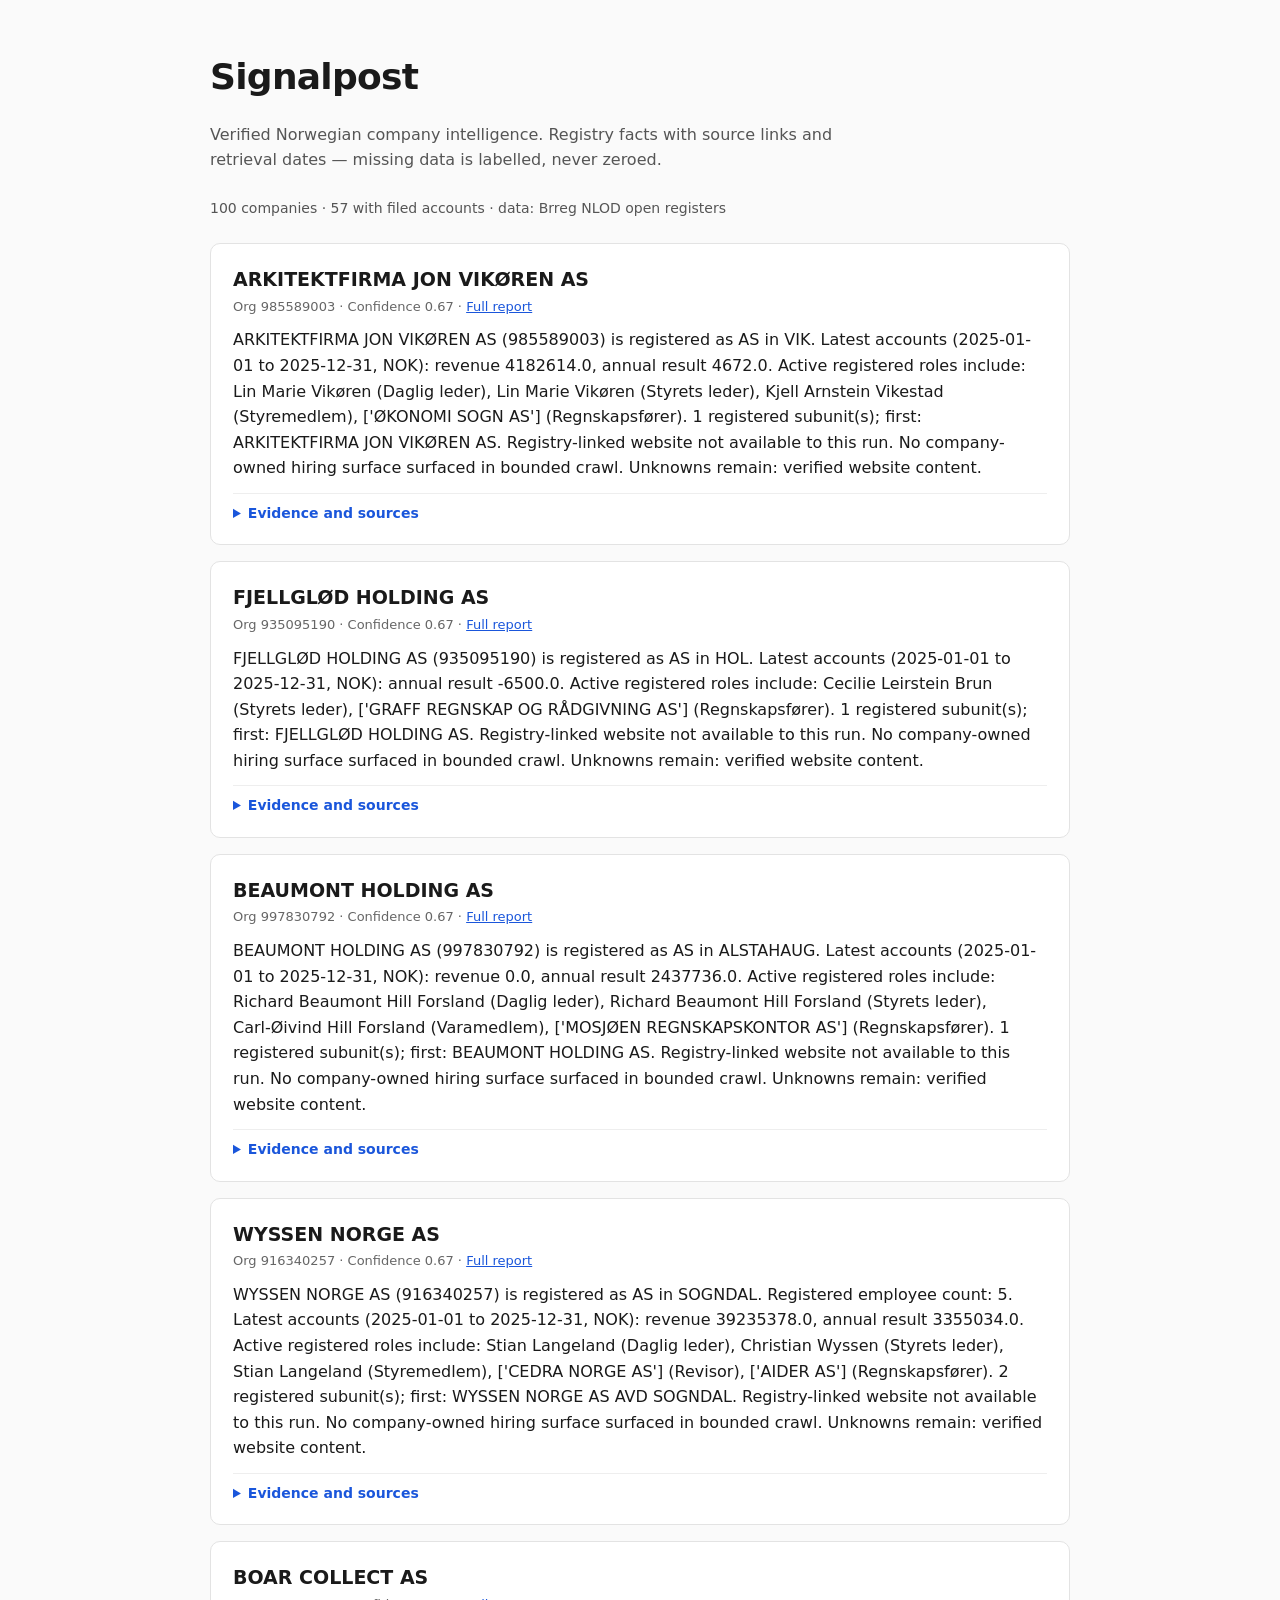
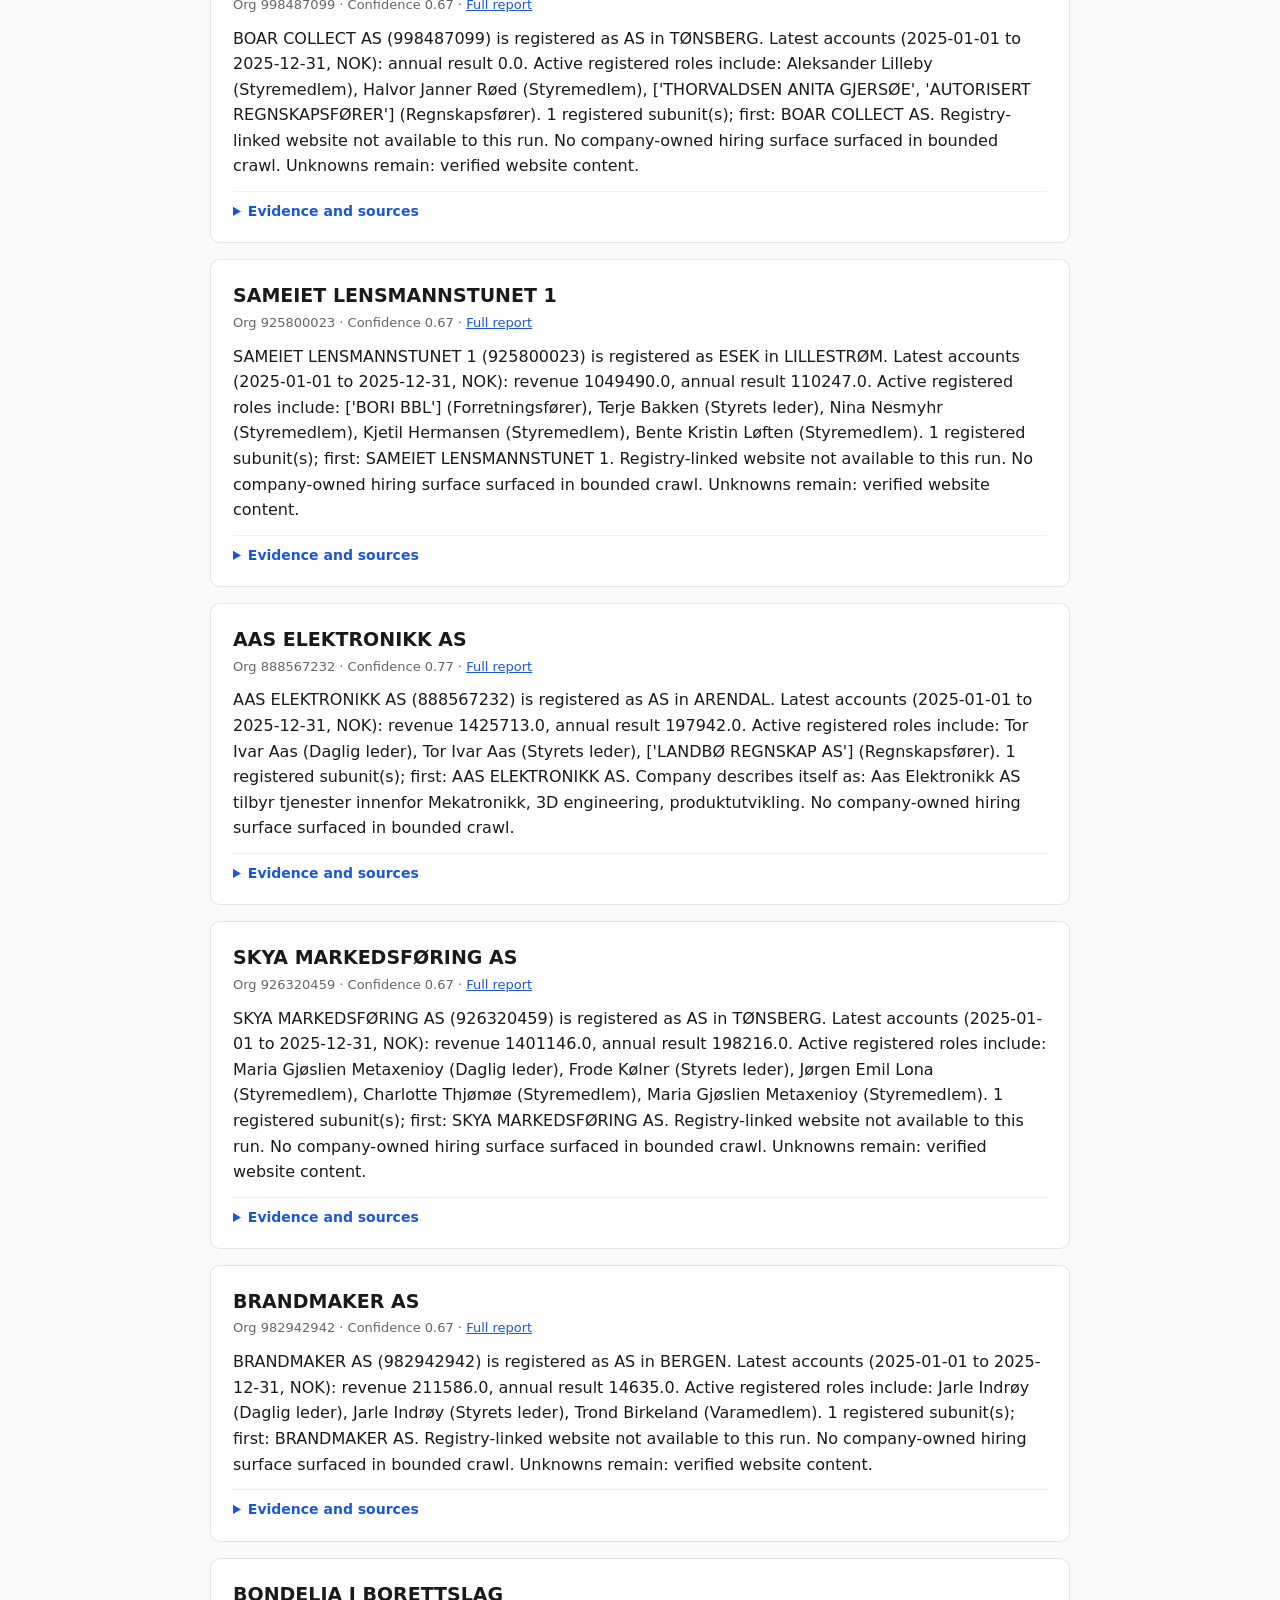
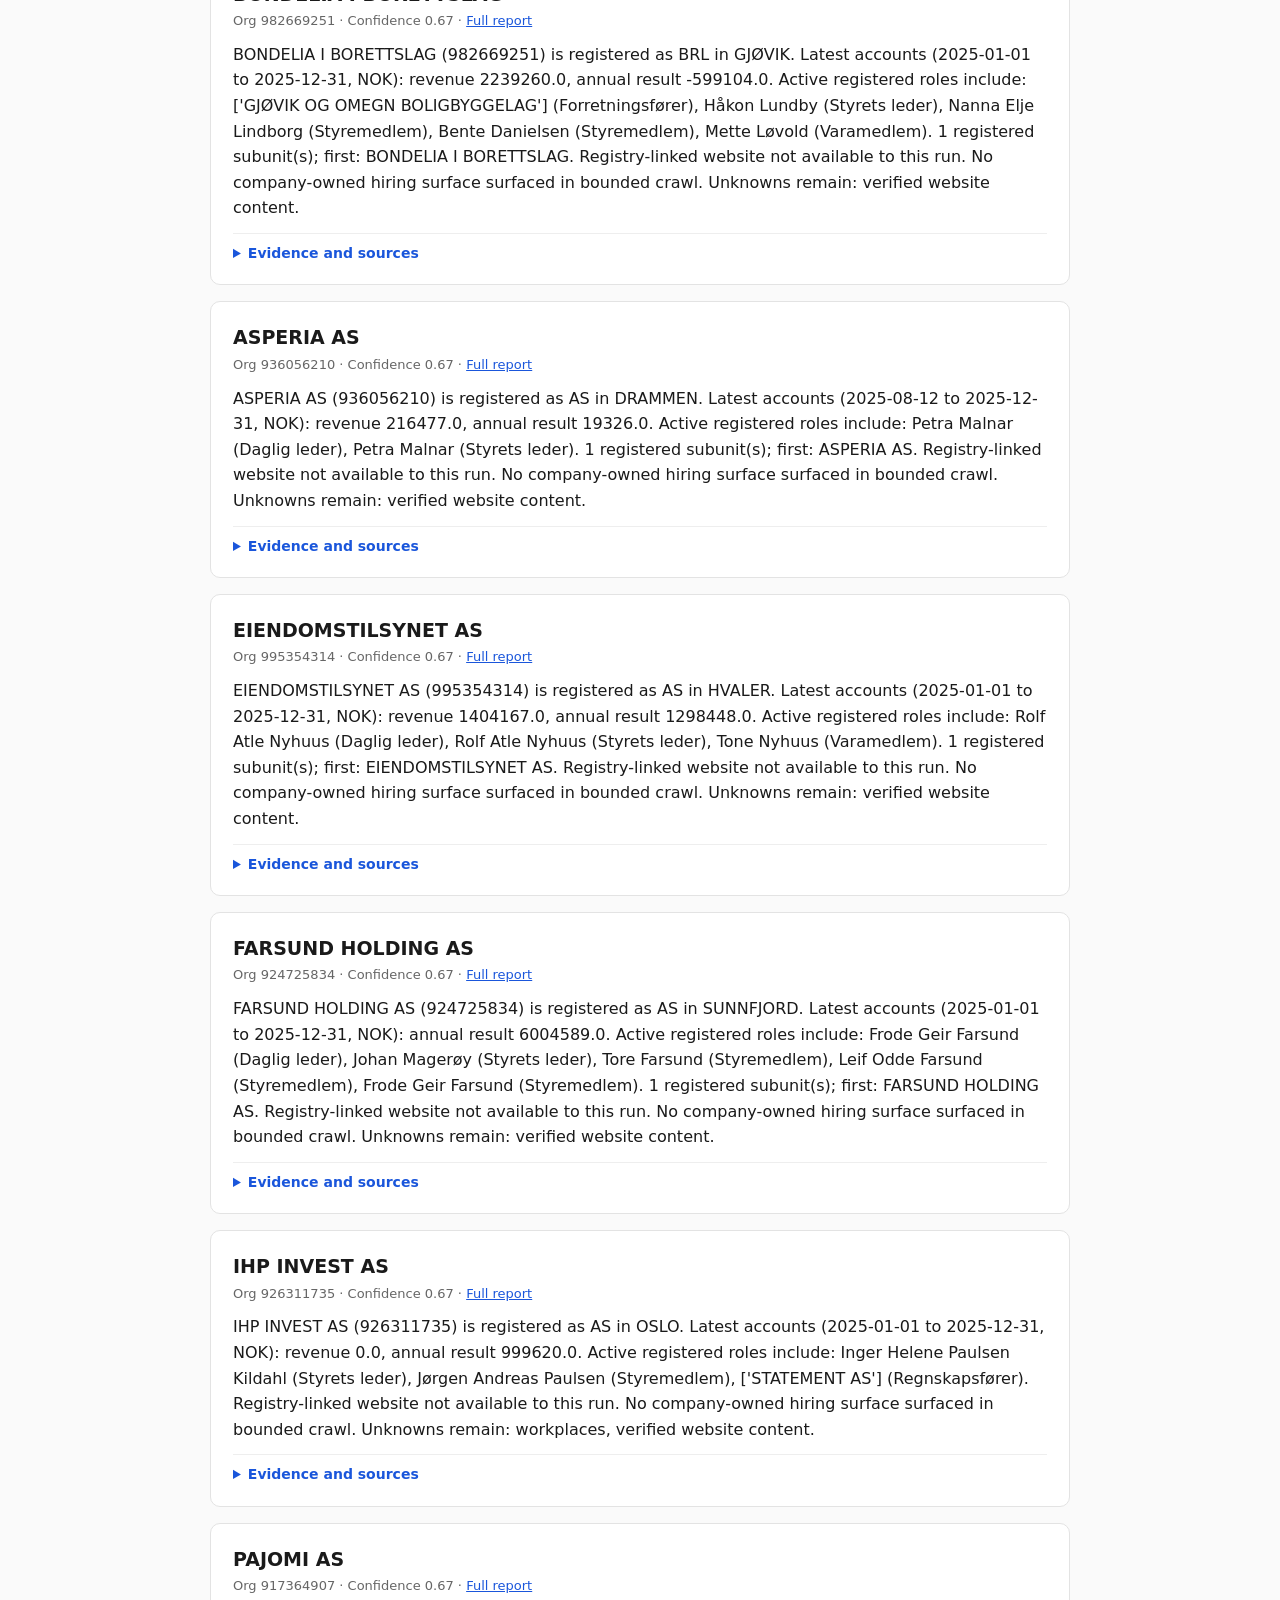
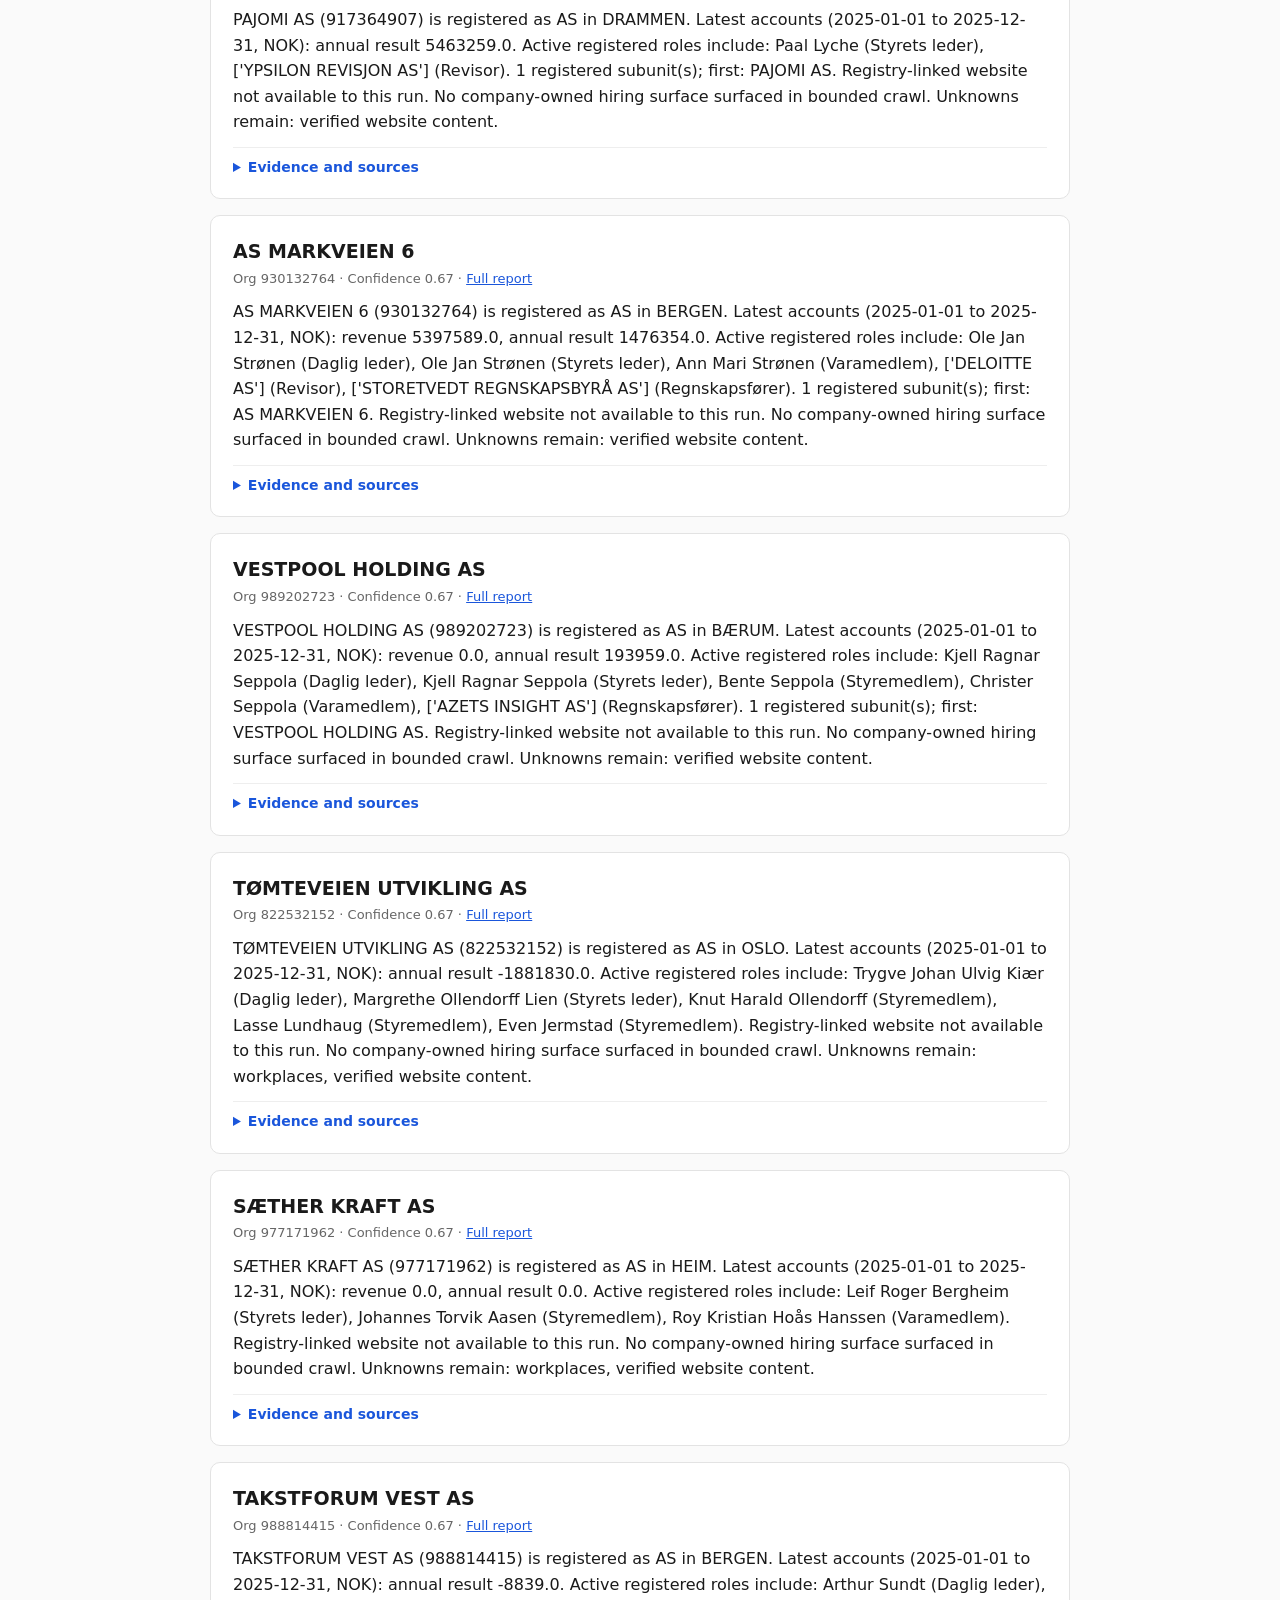
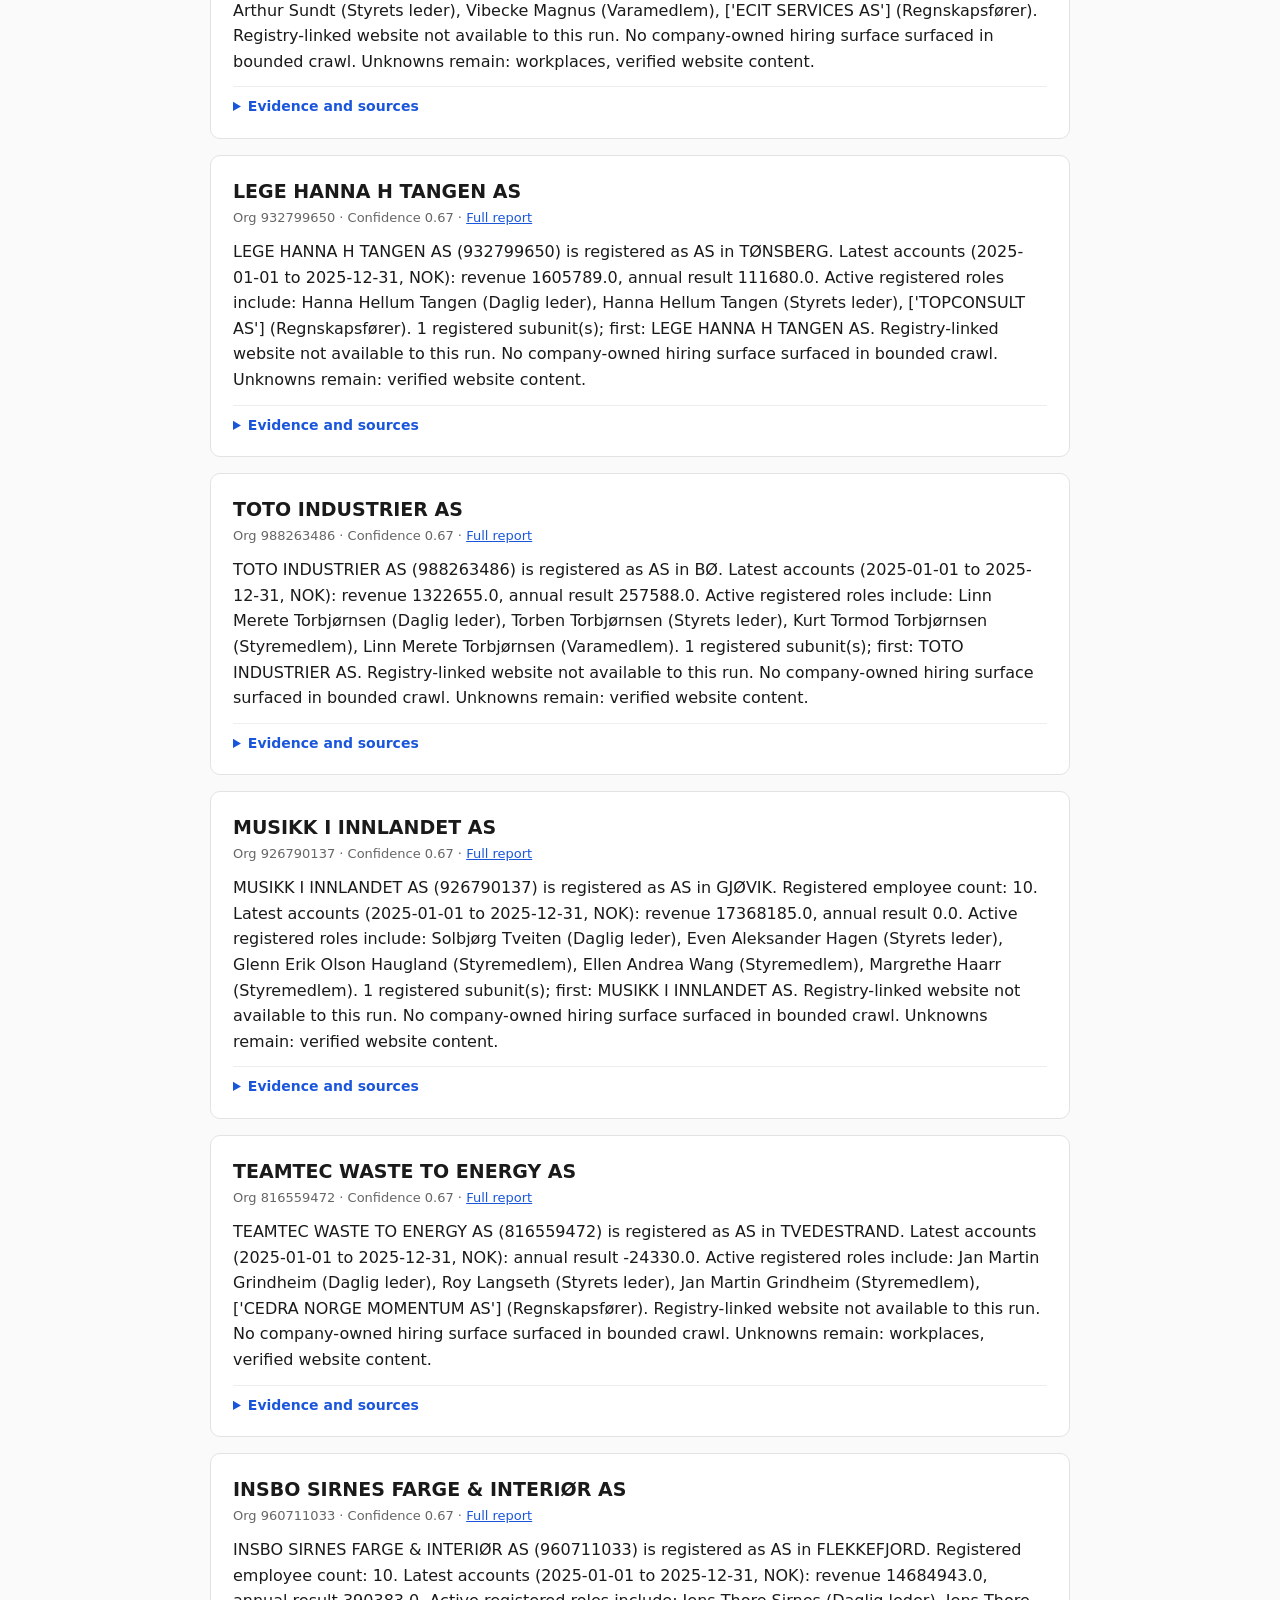
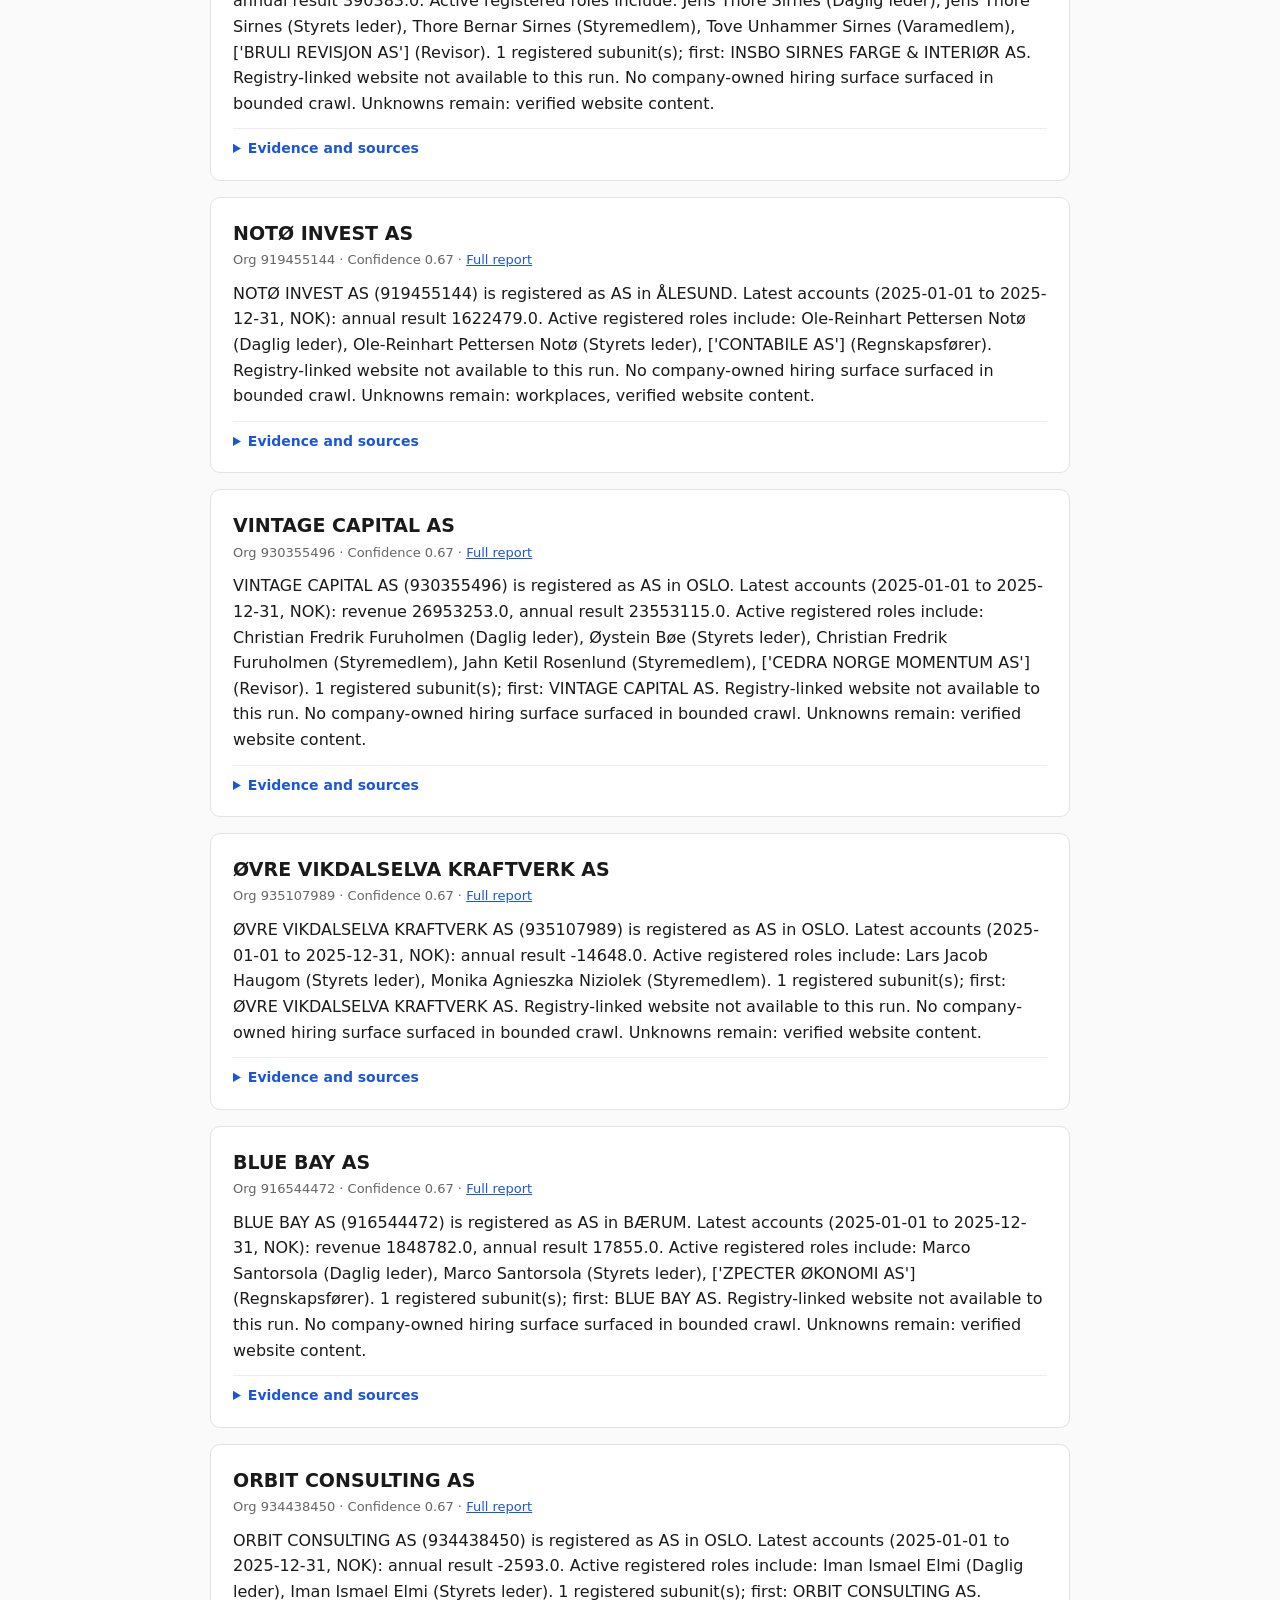
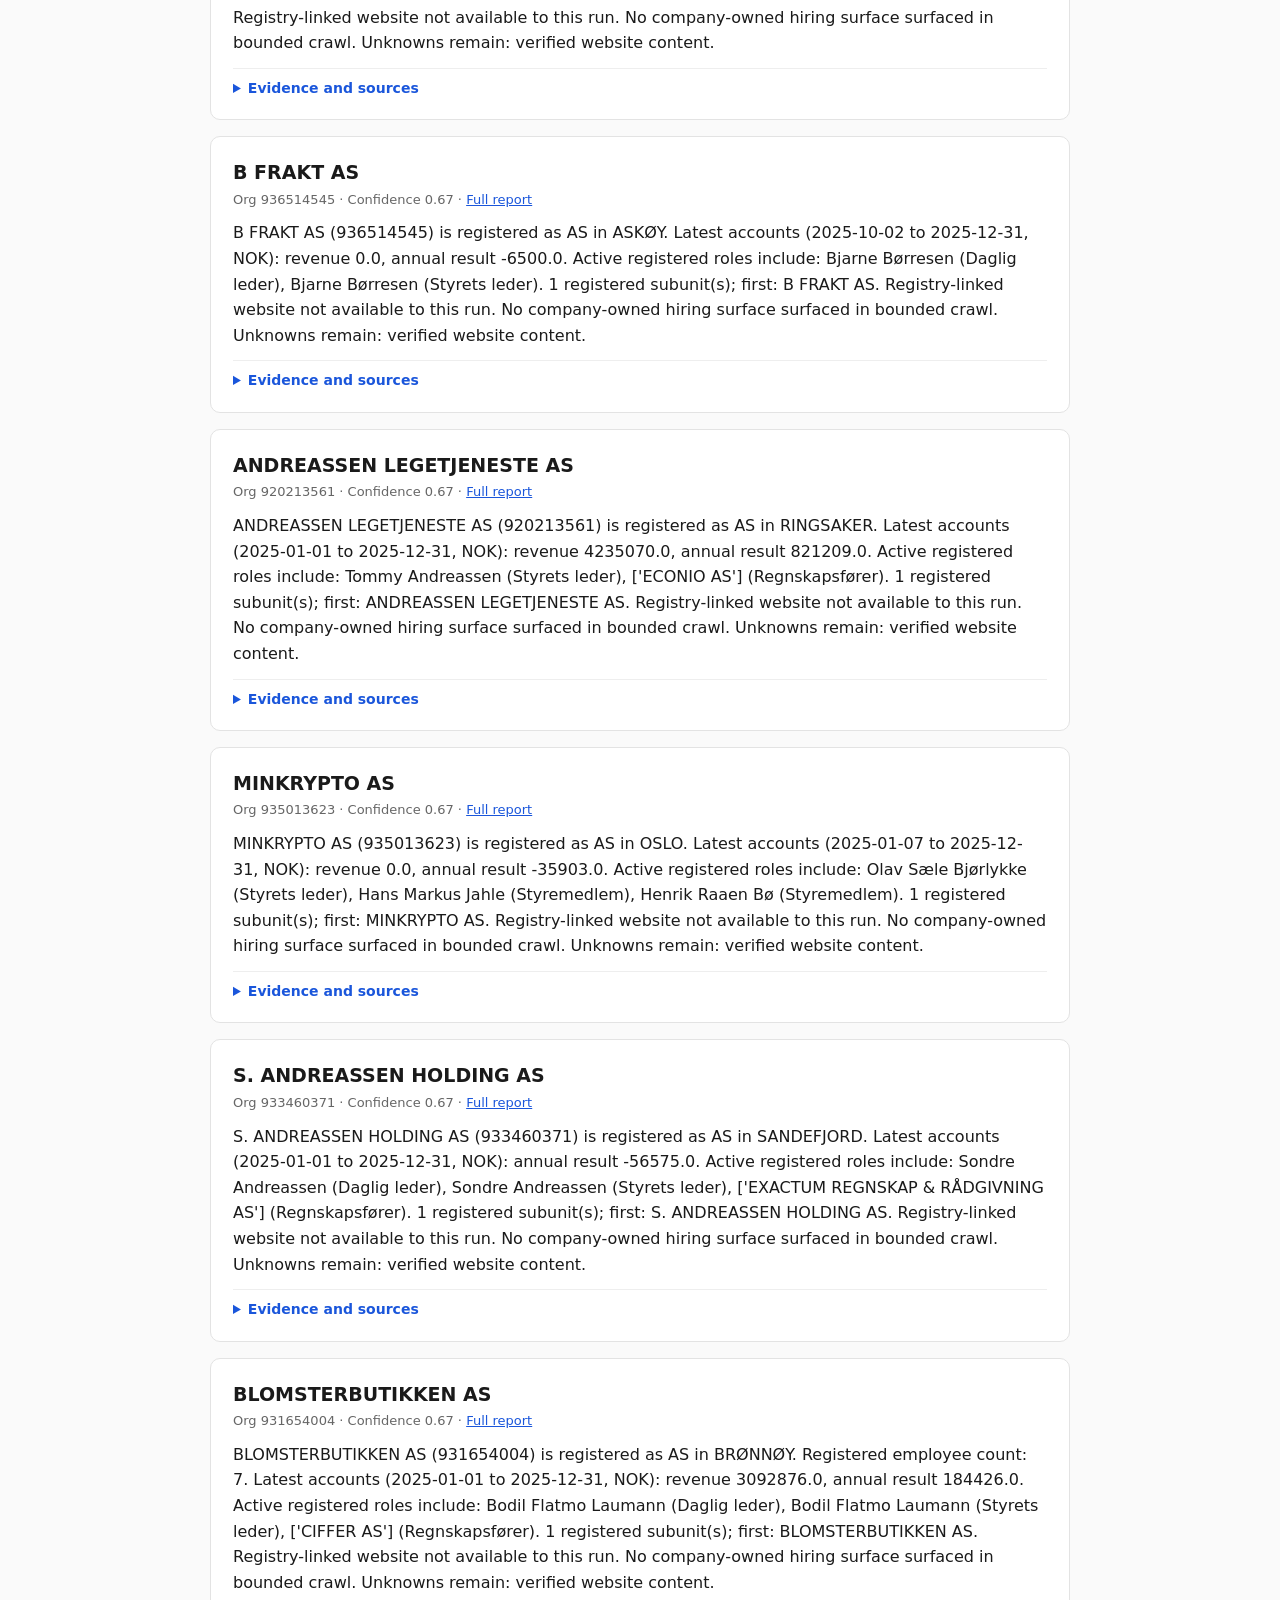
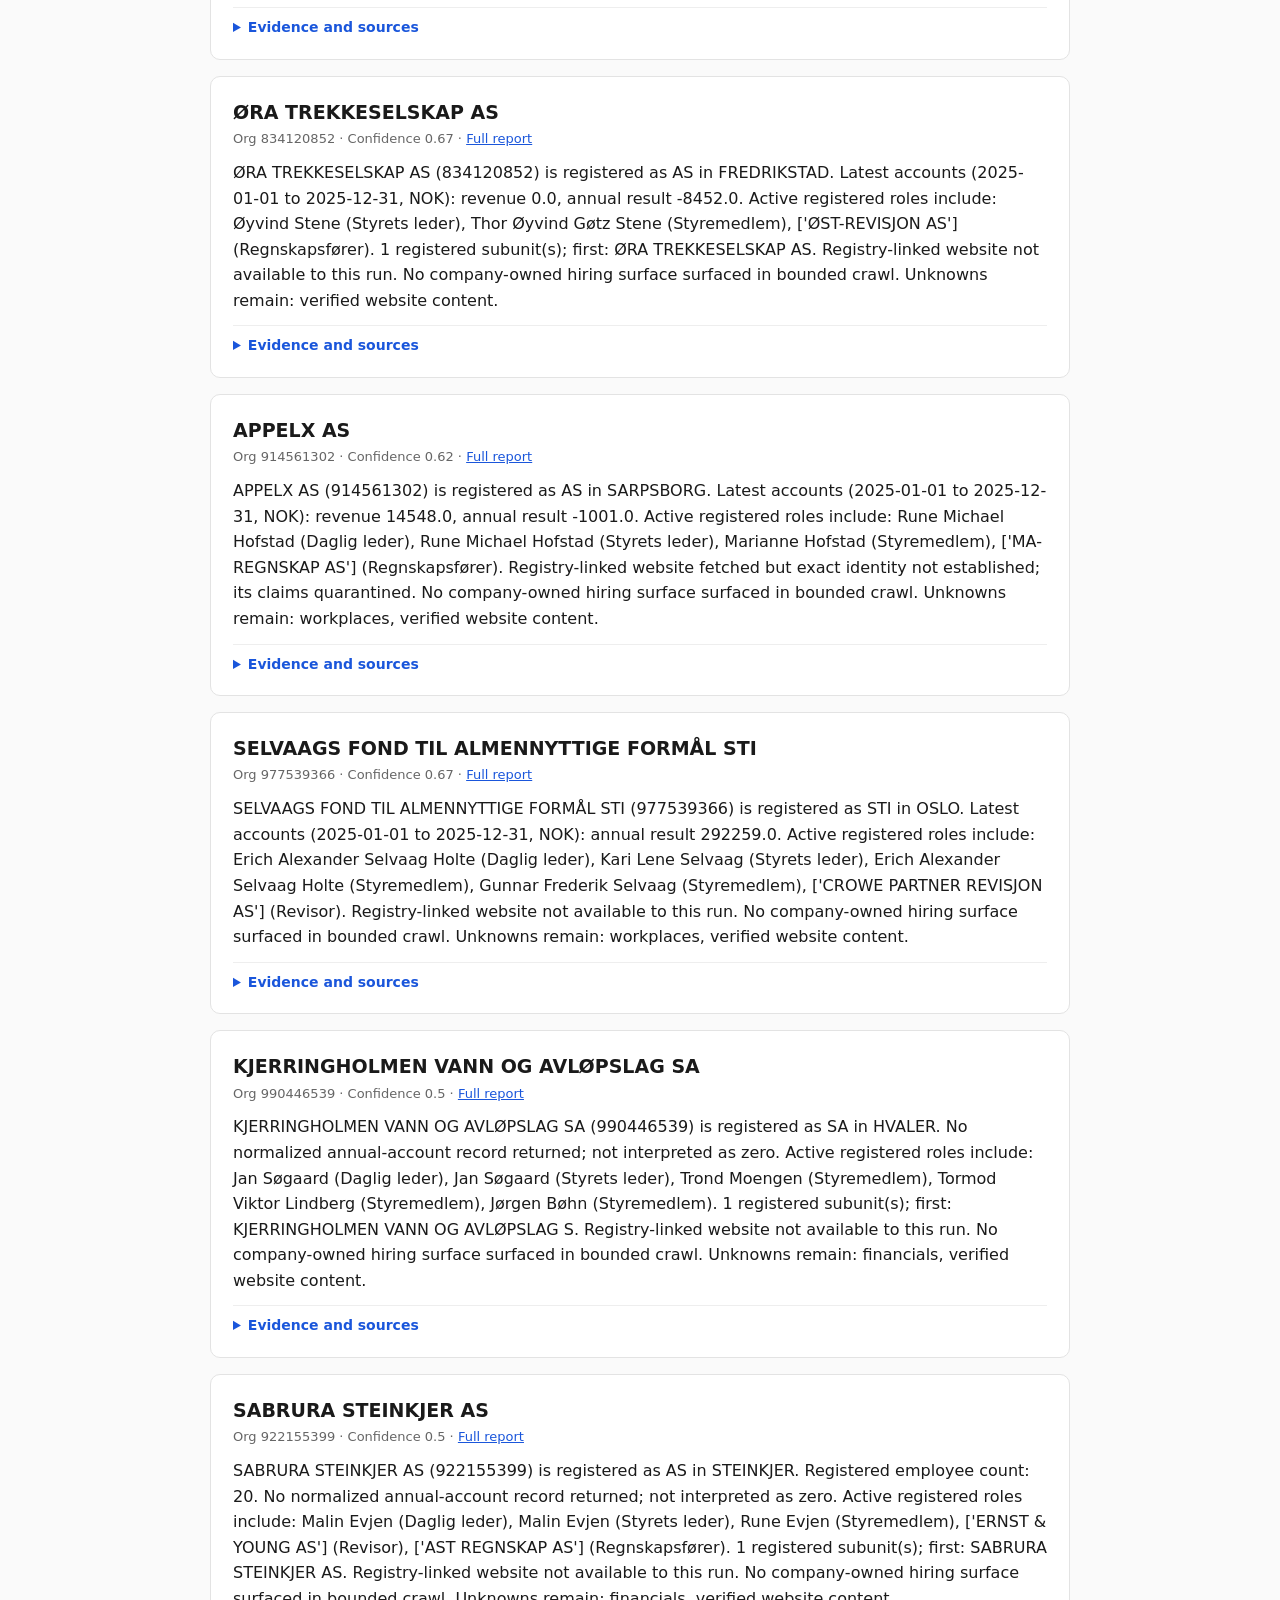
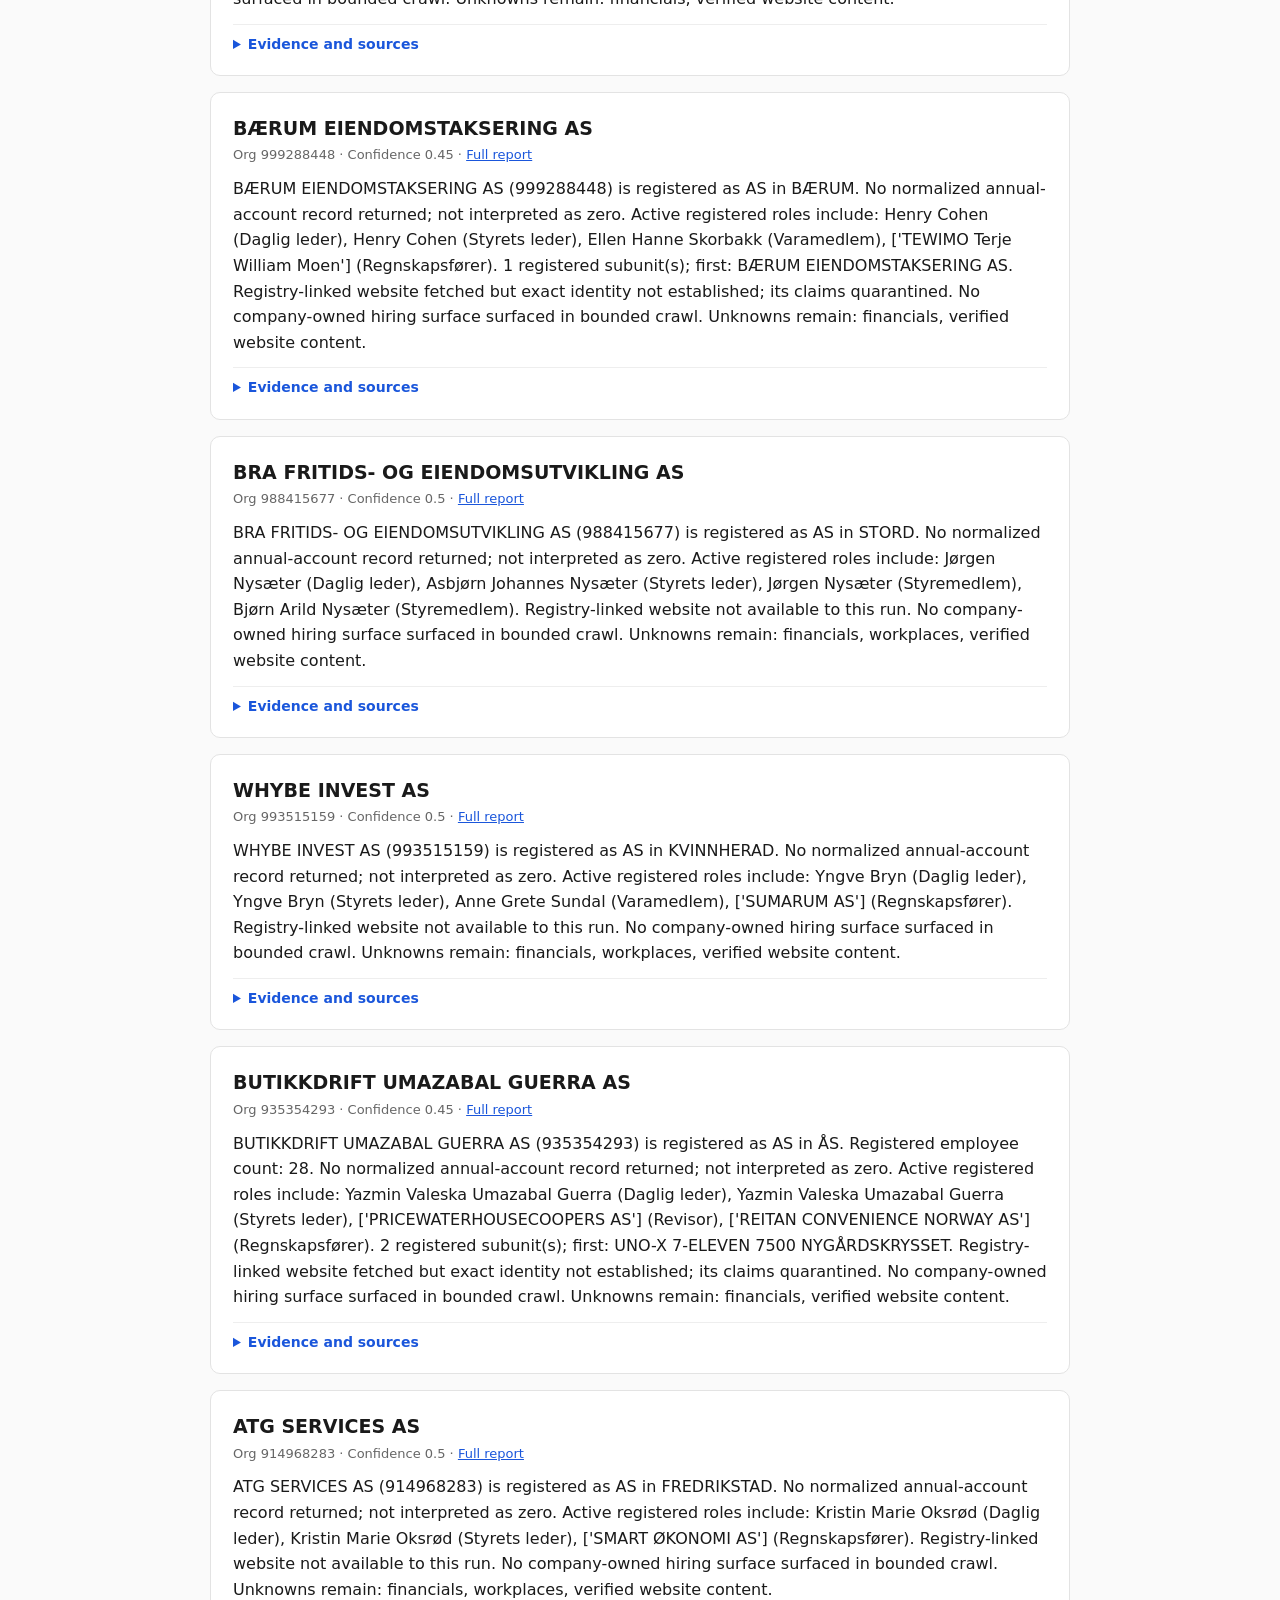
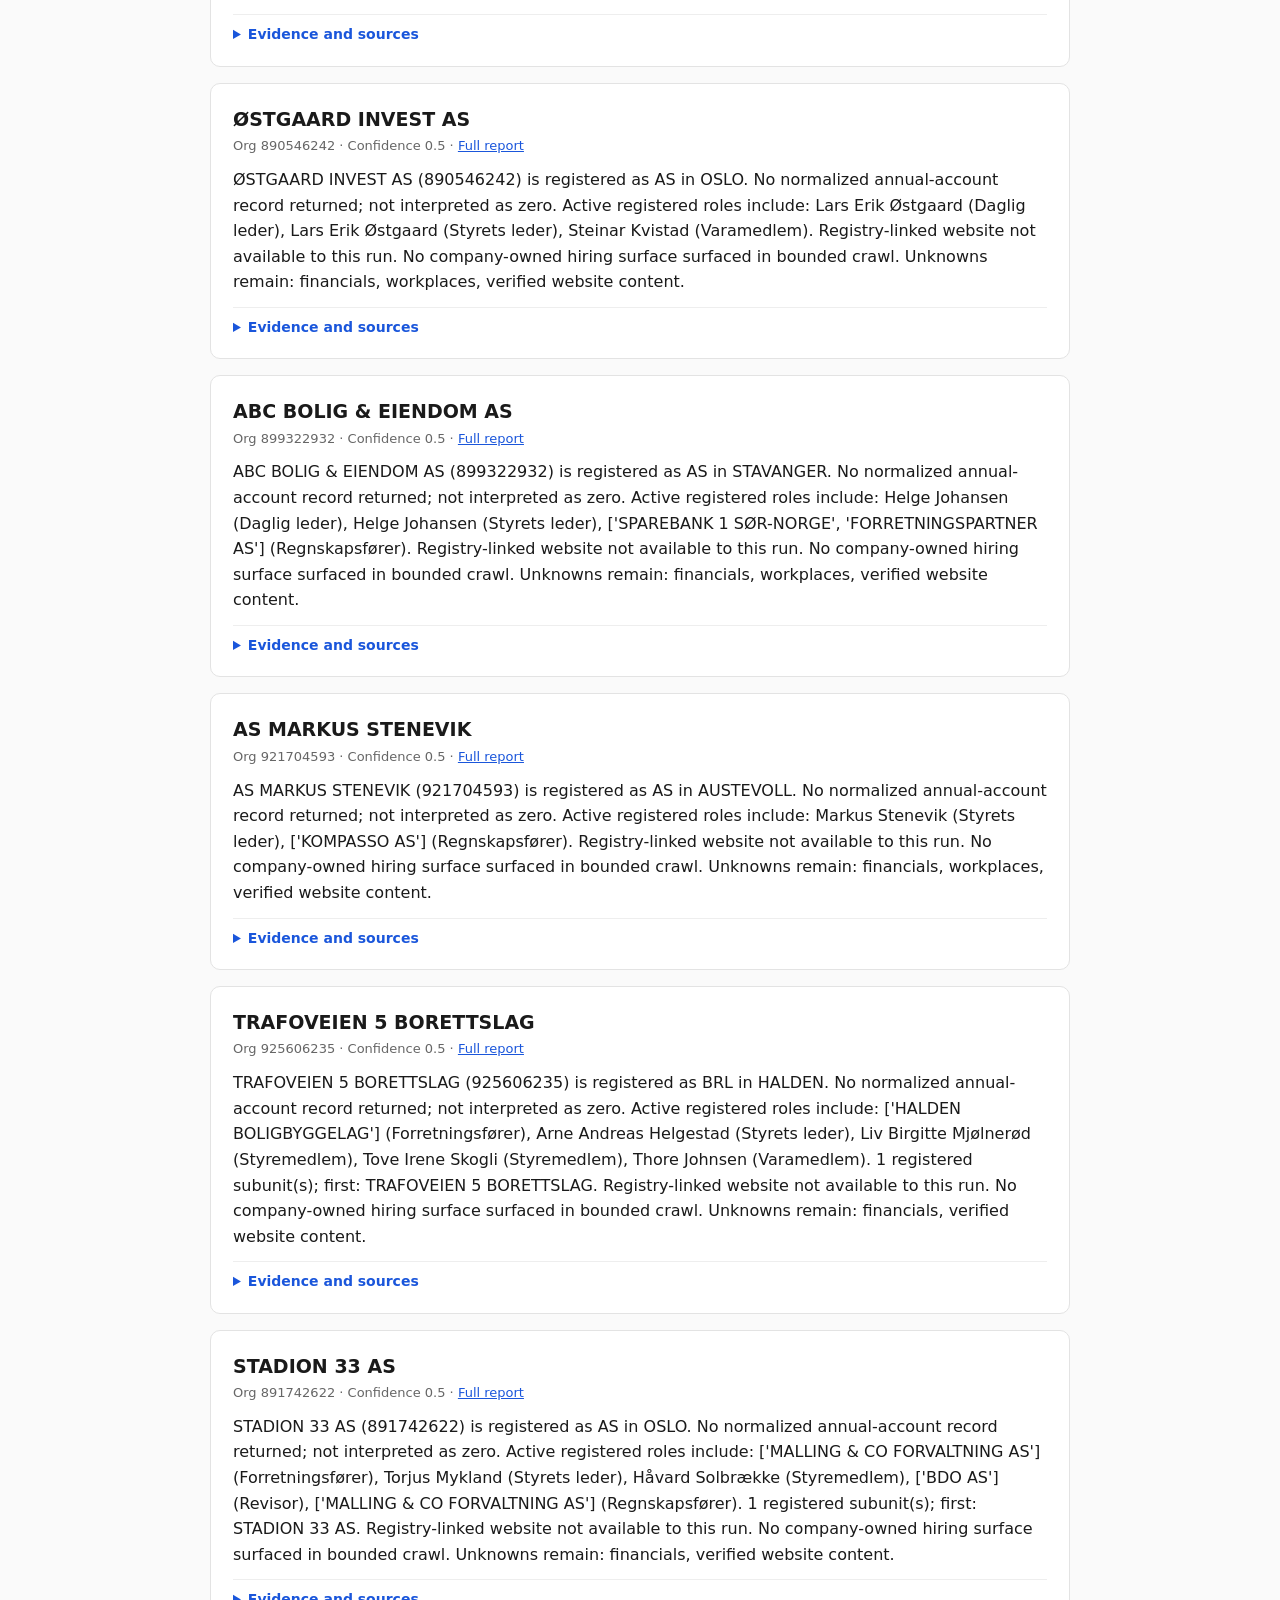
==== commit 1317014c: "ui: clean minimal single-column theme, collapsible evidence, phone-safe tables" ====
--- a/docs/index.html
+++ b/docs/index.html
@@ -3,124 +3,121 @@
 <meta name='description' content='Verifiable Norwegian company profiles: filed accounts, leadership, workplaces — every fact linked to its source with retrieval dates.'>
 <meta http-equiv='Content-Security-Policy' content="default-src 'none'; style-src 'unsafe-inline'; img-src https: data:; connect-src 'none'; script-src 'none'; base-uri 'none'; form-action 'none'">
 <title>Signalpost — verified Norwegian company intelligence</title>
-<style>:root{--bg:#0f172a;--bg2:#1e293b;--accent:#f59e0b;--paper:#eef2f7;--card:#ffffff;--ink:#0f172a;--muted:#475569;--line:#dbe3ef;--green:#0e6b3a;--amber:#7a4a00;--red:#a12020;--gray:#475569;--blue:#0b4cb3}*{box-sizing:border-box}body{font-family:system-ui,-apple-system,'Segoe UI',Roboto,sans-serif;margin:0;background:var(--paper);color:var(--ink)}.skip{position:absolute;left:-9999px;top:0;background:#fff;color:#111;padding:10px 14px;z-index:10;font-weight:700}.skip:focus{left:8px;top:8px}.hero{background:linear-gradient(135deg,#0f172a 0%,#1e3a8a 55%,#0ea5e9 130%);color:#fff;padding:44px 24px 36px;box-shadow:0 6px 24px rgba(15,23,42,.45);border-bottom:4px solid var(--accent)}.hero-inner{max-width:1200px;margin:0 auto}.eyebrow{display:inline-block;background:var(--accent);color:#111;font-weight:800;font-size:12px;letter-spacing:.14em;text-transform:uppercase;border-radius:6px;padding:4px 10px;box-shadow:0 2px 0 rgba(0,0,0,.35)}.hero h1{font-size:clamp(30px,5vw,52px);margin:12px 0 8px;letter-spacing:-.02em;text-shadow:0 3px 0 rgba(0,0,0,.35)}.hero p.lede{font-size:17px;color:#dbeafe;max-width:760px}.stats{display:flex;gap:12px;flex-wrap:wrap;margin-top:18px}.stat{background:rgba(255,255,255,.12);border:1px solid rgba(255,255,255,.35);border-radius:12px;padding:10px 16px;min-width:130px;box-shadow:inset 0 1px 0 rgba(255,255,255,.25),0 4px 10px rgba(0,0,0,.3);backdrop-filter:blur(2px)}.stat strong{display:block;font-size:26px}.stat span{font-size:12px;color:#dbeafe}main{padding:24px 16px;display:grid;gap:18px;max-width:1200px;margin:0 auto;grid-template-columns:repeat(auto-fill,minmax(360px,1fr))}.card{background:var(--card);border-radius:16px;padding:18px;border:1px solid var(--line);border-top:6px solid var(--blue);box-shadow:0 1px 2px rgba(15,23,42,.12),0 8px 24px rgba(15,23,42,.14);transition:transform .15s ease,box-shadow .15s ease}.card:hover{transform:translateY(-4px);box-shadow:0 2px 4px rgba(15,23,42,.12),0 16px 36px rgba(15,23,42,.22)}.card h2{font-size:19px;margin:0 0 2px}.card h2 small{color:var(--muted);font-weight:600}.card p{font-size:14px;line-height:1.55;color:#1f2937}.b{display:inline-block;color:#fff;font-weight:700;font-size:11px;border-radius:999px;padding:3px 10px;margin:2px;box-shadow:inset 0 1px 0 rgba(255,255,255,.3),0 2px 4px rgba(0,0,0,.25)}.b-complete{background:var(--green)}.b-not_found{background:var(--gray)}.b-source_error,.b-blocked{background:var(--amber)}.b-failed{background:var(--red)}table{width:100%;font-size:12px;border-collapse:collapse;margin-top:8px}td,th{border-top:1px solid var(--line);padding:5px;text-align:left;vertical-align:top}th{background:#f1f5f9}a{color:var(--blue);text-decoration:underline}a:focus-visible{outline:3px solid var(--blue);outline-offset:2px}footer{background:#0f172a;color:#e2e8f0;padding:28px 24px;margin-top:8px;border-top:4px solid var(--accent)}footer .foot-inner{max-width:1200px;margin:0 auto}footer a{color:#fcd34d}footer nav ul{list-style:none;padding:0;display:flex;gap:10px;flex-wrap:wrap}footer nav a{display:inline-block;background:rgba(255,255,255,.1);border:1px solid rgba(255,255,255,.3);border-radius:999px;padding:6px 14px;font-weight:700;text-decoration:none;box-shadow:0 2px 0 rgba(0,0,0,.4)}footer nav a:hover{background:rgba(255,255,255,.22)}@media(max-width:600px){main{grid-template-columns:1fr}.hero{padding:32px 16px 28px}}</style>
+<style>body{font-family:system-ui,-apple-system,'Segoe UI',sans-serif;margin:0;background:#fafafa;color:#1a1a1a;line-height:1.6}.skip{position:absolute;left:-9999px;top:0;background:#1a1a1a;color:#fff;padding:10px 14px;z-index:10}.skip:focus{left:8px;top:8px}header.site{max-width:860px;margin:0 auto;padding:48px 20px 8px}header.site h1{font-size:clamp(26px,4vw,36px);margin:0;letter-spacing:-.02em}header.site p{color:#555;max-width:640px}.meta{max-width:860px;margin:0 auto;padding:0 20px 24px;color:#555;font-size:14px}main{max-width:860px;margin:0 auto;padding:0 20px 40px;display:block}.card{background:#fff;border:1px solid #e3e3e3;border-radius:10px;padding:20px 22px;margin:0 0 16px}.card h2{font-size:19px;margin:0}.card .org{color:#666;font-size:13px;margin:2px 0 10px}.card p.summary{margin:10px 0}.facts{color:#555;font-size:13px;margin:0 0 6px}.dot{display:inline-block;width:8px;height:8px;border-radius:50%;margin-right:6px;vertical-align:baseline}.ok{background:#1a7f37}.warn{background:#9a6700}.bad{background:#b42318}.mute{background:#666}details{border-top:1px solid #eee;margin-top:12px;padding-top:8px}summary{cursor:pointer;color:#1a56db;font-weight:600;font-size:14px}summary:focus-visible{outline:3px solid #1a56db;outline-offset:2px}table{width:100%;font-size:13px;border-collapse:collapse;margin-top:8px}.tbl{overflow-x:auto;margin:8px -4px 0;padding:0 4px}.tbl table{min-width:560px}td,th{border-top:1px solid #eee;padding:6px 4px;text-align:left;vertical-align:top}th{color:#555;font-weight:600}a{color:#1a56db}a:focus-visible{outline:3px solid #1a56db;outline-offset:2px}footer.site{border-top:1px solid #e3e3e3;background:#fff}footer.site .foot-inner{max-width:860px;margin:0 auto;padding:28px 20px;font-size:14px;color:#333}footer.site nav ul{list-style:none;padding:0;display:flex;gap:16px;flex-wrap:wrap}@media(max-width:600px){header.site{padding:32px 16px 4px}main{padding:0 12px 32px}.card{padding:16px}}</style>
 </head><body><a class='skip' href='#main'>Skip to company profiles</a>
-<header class='hero'><div class='hero-inner'>
-<span class='eyebrow'>Brreg-verified · NLOD open data</span>
-<h1>Signalpost company intelligence</h1>
-<p class='lede'>Real registry facts — filed accounts, leadership, workplaces — checked against
-the exact company and pinned to source links with retrieval dates. Missing data is labelled, never zeroed.</p>
-<div class='stats' role='list'><div class='stat' role='listitem'><strong>100</strong><span>verified envelopes</span></div><div class='stat' role='listitem'><strong>57%</strong><span>with filed accounts</span></div><div class='stat' role='listitem'><strong>100%</strong><span>with role records</span></div><div class='stat' role='listitem'><strong>6%</strong><span>with live websites</span></div></div></div></header>
-<main id='main'><article class='card' aria-labelledby='c0'><h2 id='c0'>ARKITEKTFIRMA JON VIKØREN AS <small>985589003</small></h2><div><span class='b b-complete'>registry · complete</span> <span class='b b-complete'>accounting_obligation · complete</span> <span class='b b-complete'>registry_live · complete</span> <span class='b b-complete'>financials · complete</span> <span class='b b-complete'>roles · complete</span> <span class='b b-not_found'>group · not_found</span> <span class='b b-complete'>locations · complete</span> <span class='b b-not_found'>website · not_found</span><span class='b b-complete'>confidence 0.67</span></div><p>ARKITEKTFIRMA JON VIKØREN AS (985589003) is registered as AS in VIK. Latest accounts (2025-01-01 to 2025-12-31, NOK): revenue 4182614.0, annual result 4672.0. Active registered roles include: Lin Marie Vikøren (Daglig leder), Lin Marie Vikøren (Styrets leder), Kjell Arnstein Vikestad (Styremedlem), [&#x27;ØKONOMI SOGN AS&#x27;] (Regnskapsfører). 1 registered subunit(s); first: ARKITEKTFIRMA JON VIKØREN AS. Registry-linked website not available to this run. No company-owned hiring surface surfaced in bounded crawl. Unknowns remain: verified website content.</p><p><a href='reports/985589003.md'>Full report (Markdown)</a></p><table><caption class='skip'>Evidence for ARKITEKTFIRMA JON VIKØREN AS, organisation 985589003</caption><tr><th scope='col'>Module</th><th scope='col'>State</th><th scope='col'>Source</th><th scope='col'>Retrieved</th></tr><tr><td>registry</td><td>available</td><td><a href='https://data.brreg.no/enhetsregisteret/api/enheter/lastned/csv' rel='noopener noreferrer nofollow'>https://data.brreg.no/enhetsregisteret/api/enheter/lastned/csv</a></td><td>2026-09-27T07:00:24.638125Z</td></tr><tr><td>accounting_obligation</td><td>available</td><td><a href='https://www.brreg.no/en/submission-of-annual-accounts/reporting-obligations-to-the-register-of-company-accounts/who-has-an-accounting-obligation/' rel='noopener noreferrer nofollow'>https://www.brreg.no/en/submission-of-annual-accounts/reporting-obliga</a></td><td>2026-09-27T07:00:51.420707Z</td></tr><tr><td>registry_live</td><td>available</td><td><a href='https://data.brreg.no/enhetsregisteret/api/enheter/985589003' rel='noopener noreferrer nofollow'>https://data.brreg.no/enhetsregisteret/api/enheter/985589003</a></td><td>2026-09-27T07:00:57.980593Z</td></tr><tr><td>financials</td><td>available</td><td><a href='https://data.brreg.no/regnskapsregisteret/regnskap/985589003' rel='noopener noreferrer nofollow'>https://data.brreg.no/regnskapsregisteret/regnskap/985589003</a></td><td>2026-09-27T07:01:02.925267Z</td></tr><tr><td>roles</td><td>available</td><td><a href='https://data.brreg.no/enhetsregisteret/api/enheter/985589003/roller' rel='noopener noreferrer nofollow'>https://data.brreg.no/enhetsregisteret/api/enheter/985589003/roller</a></td><td>2026-09-27T07:01:03.685446Z</td></tr><tr><td>group</td><td>not_found</td><td><a href='https://data.brreg.no/enhetsregisteret/api/konsernstruktur/985589003' rel='noopener noreferrer nofollow'>https://data.brreg.no/enhetsregisteret/api/konsernstruktur/985589003</a></td><td>2026-09-27T07:01:04.404329Z</td></tr><tr><td>locations</td><td>available</td><td><a href='https://data.brreg.no/enhetsregisteret/api/underenheter?overordnetEnhet=985589003&amp;size=1000' rel='noopener noreferrer nofollow'>https://data.brreg.no/enhetsregisteret/api/underenheter?overordnetEnhe</a></td><td>2026-09-27T07:01:05.132972Z</td></tr><tr><td>website</td><td>not_found</td><td><a href='https://data.brreg.no/enhetsregisteret/api/enheter' rel='noopener noreferrer nofollow'>https://data.brreg.no/enhetsregisteret/api/enheter</a></td><td>2026-09-27T07:01:05.133584Z</td></tr><tr><td>hiring</td><td>not_available</td><td><a href='https://data.brreg.no/enhetsregisteret/api/enheter' rel='noopener noreferrer nofollow'>https://data.brreg.no/enhetsregisteret/api/enheter</a></td><td>2026-09-27T07:01:05.133584Z</td></tr></table></article>
-<article class='card' aria-labelledby='c1'><h2 id='c1'>FJELLGLØD HOLDING AS <small>935095190</small></h2><div><span class='b b-complete'>registry · complete</span> <span class='b b-complete'>accounting_obligation · complete</span> <span class='b b-complete'>registry_live · complete</span> <span class='b b-complete'>financials · complete</span> <span class='b b-complete'>roles · complete</span> <span class='b b-complete'>group · complete</span> <span class='b b-complete'>locations · complete</span> <span class='b b-not_found'>website · not_found</span><span class='b b-complete'>confidence 0.67</span></div><p>FJELLGLØD HOLDING AS (935095190) is registered as AS in HOL. Latest accounts (2025-01-01 to 2025-12-31, NOK): annual result -6500.0. Active registered roles include: Cecilie Leirstein Brun (Styrets leder), [&#x27;GRAFF REGNSKAP OG RÅDGIVNING AS&#x27;] (Regnskapsfører). 1 registered subunit(s); first: FJELLGLØD HOLDING AS. Registry-linked website not available to this run. No company-owned hiring surface surfaced in bounded crawl. Unknowns remain: verified website content.</p><p><a href='reports/935095190.md'>Full report (Markdown)</a></p><table><caption class='skip'>Evidence for FJELLGLØD HOLDING AS, organisation 935095190</caption><tr><th scope='col'>Module</th><th scope='col'>State</th><th scope='col'>Source</th><th scope='col'>Retrieved</th></tr><tr><td>registry</td><td>available</td><td><a href='https://data.brreg.no/enhetsregisteret/api/enheter/lastned/csv' rel='noopener noreferrer nofollow'>https://data.brreg.no/enhetsregisteret/api/enheter/lastned/csv</a></td><td>2026-09-27T07:00:24.638125Z</td></tr><tr><td>accounting_obligation</td><td>available</td><td><a href='https://www.brreg.no/en/submission-of-annual-accounts/reporting-obligations-to-the-register-of-company-accounts/who-has-an-accounting-obligation/' rel='noopener noreferrer nofollow'>https://www.brreg.no/en/submission-of-annual-accounts/reporting-obliga</a></td><td>2026-09-27T07:00:43.645373Z</td></tr><tr><td>registry_live</td><td>available</td><td><a href='https://data.brreg.no/enhetsregisteret/api/enheter/935095190' rel='noopener noreferrer nofollow'>https://data.brreg.no/enhetsregisteret/api/enheter/935095190</a></td><td>2026-09-27T07:00:57.990704Z</td></tr><tr><td>financials</td><td>available</td><td><a href='https://data.brreg.no/regnskapsregisteret/regnskap/935095190' rel='noopener noreferrer nofollow'>https://data.brreg.no/regnskapsregisteret/regnskap/935095190</a></td><td>2026-09-27T07:01:11.299062Z</td></tr><tr><td>roles</td><td>available</td><td><a href='https://data.brreg.no/enhetsregisteret/api/enheter/935095190/roller' rel='noopener noreferrer nofollow'>https://data.brreg.no/enhetsregisteret/api/enheter/935095190/roller</a></td><td>2026-09-27T07:01:12.040954Z</td></tr><tr><td>group</td><td>available</td><td><a href='https://data.brreg.no/enhetsregisteret/api/konsernstruktur/935095190' rel='noopener noreferrer nofollow'>https://data.brreg.no/enhetsregisteret/api/konsernstruktur/935095190</a></td><td>2026-09-27T07:01:12.808445Z</td></tr><tr><td>locations</td><td>available</td><td><a href='https://data.brreg.no/enhetsregisteret/api/underenheter?overordnetEnhet=935095190&amp;size=1000' rel='noopener noreferrer nofollow'>https://data.brreg.no/enhetsregisteret/api/underenheter?overordnetEnhe</a></td><td>2026-09-27T07:01:13.511846Z</td></tr><tr><td>website</td><td>not_found</td><td><a href='https://data.brreg.no/enhetsregisteret/api/enheter' rel='noopener noreferrer nofollow'>https://data.brreg.no/enhetsregisteret/api/enheter</a></td><td>2026-09-27T07:01:13.512112Z</td></tr><tr><td>hiring</td><td>not_available</td><td><a href='https://data.brreg.no/enhetsregisteret/api/enheter' rel='noopener noreferrer nofollow'>https://data.brreg.no/enhetsregisteret/api/enheter</a></td><td>2026-09-27T07:01:13.512112Z</td></tr></table></article>
-<article class='card' aria-labelledby='c2'><h2 id='c2'>BEAUMONT HOLDING AS <small>997830792</small></h2><div><span class='b b-complete'>registry · complete</span> <span class='b b-complete'>accounting_obligation · complete</span> <span class='b b-complete'>registry_live · complete</span> <span class='b b-complete'>financials · complete</span> <span class='b b-complete'>roles · complete</span> <span class='b b-not_found'>group · not_found</span> <span class='b b-complete'>locations · complete</span> <span class='b b-not_found'>website · not_found</span><span class='b b-complete'>confidence 0.67</span></div><p>BEAUMONT HOLDING AS (997830792) is registered as AS in ALSTAHAUG. Latest accounts (2025-01-01 to 2025-12-31, NOK): revenue 0.0, annual result 2437736.0. Active registered roles include: Richard Beaumont Hill Forsland (Daglig leder), Richard Beaumont Hill Forsland (Styrets leder), Carl-Øivind Hill Forsland (Varamedlem), [&#x27;MOSJØEN REGNSKAPSKONTOR AS&#x27;] (Regnskapsfører). 1 registered subunit(s); first: BEAUMONT HOLDING AS. Registry-linked website not available to this run. No company-owned hiring surface surfaced in bounded crawl. Unknowns remain: verified website content.</p><p><a href='reports/997830792.md'>Full report (Markdown)</a></p><table><caption class='skip'>Evidence for BEAUMONT HOLDING AS, organisation 997830792</caption><tr><th scope='col'>Module</th><th scope='col'>State</th><th scope='col'>Source</th><th scope='col'>Retrieved</th></tr><tr><td>registry</td><td>available</td><td><a href='https://data.brreg.no/enhetsregisteret/api/enheter/lastned/csv' rel='noopener noreferrer nofollow'>https://data.brreg.no/enhetsregisteret/api/enheter/lastned/csv</a></td><td>2026-09-27T07:00:24.638125Z</td></tr><tr><td>accounting_obligation</td><td>available</td><td><a href='https://www.brreg.no/en/submission-of-annual-accounts/reporting-obligations-to-the-register-of-company-accounts/who-has-an-accounting-obligation/' rel='noopener noreferrer nofollow'>https://www.brreg.no/en/submission-of-annual-accounts/reporting-obliga</a></td><td>2026-09-27T07:00:56.364249Z</td></tr><tr><td>registry_live</td><td>available</td><td><a href='https://data.brreg.no/enhetsregisteret/api/enheter/997830792' rel='noopener noreferrer nofollow'>https://data.brreg.no/enhetsregisteret/api/enheter/997830792</a></td><td>2026-09-27T07:00:57.980068Z</td></tr><tr><td>financials</td><td>available</td><td><a href='https://data.brreg.no/regnskapsregisteret/regnskap/997830792' rel='noopener noreferrer nofollow'>https://data.brreg.no/regnskapsregisteret/regnskap/997830792</a></td><td>2026-09-27T07:01:04.577328Z</td></tr><tr><td>roles</td><td>available</td><td><a href='https://data.brreg.no/enhetsregisteret/api/enheter/997830792/roller' rel='noopener noreferrer nofollow'>https://data.brreg.no/enhetsregisteret/api/enheter/997830792/roller</a></td><td>2026-09-27T07:01:05.316523Z</td></tr><tr><td>group</td><td>not_found</td><td><a href='https://data.brreg.no/enhetsregisteret/api/konsernstruktur/997830792' rel='noopener noreferrer nofollow'>https://data.brreg.no/enhetsregisteret/api/konsernstruktur/997830792</a></td><td>2026-09-27T07:01:06.066872Z</td></tr><tr><td>locations</td><td>available</td><td><a href='https://data.brreg.no/enhetsregisteret/api/underenheter?overordnetEnhet=997830792&amp;size=1000' rel='noopener noreferrer nofollow'>https://data.brreg.no/enhetsregisteret/api/underenheter?overordnetEnhe</a></td><td>2026-09-27T07:01:07.978090Z</td></tr><tr><td>website</td><td>not_found</td><td><a href='https://data.brreg.no/enhetsregisteret/api/enheter' rel='noopener noreferrer nofollow'>https://data.brreg.no/enhetsregisteret/api/enheter</a></td><td>2026-09-27T07:01:07.978598Z</td></tr><tr><td>hiring</td><td>not_available</td><td><a href='https://data.brreg.no/enhetsregisteret/api/enheter' rel='noopener noreferrer nofollow'>https://data.brreg.no/enhetsregisteret/api/enheter</a></td><td>2026-09-27T07:01:07.978598Z</td></tr></table></article>
-<article class='card' aria-labelledby='c3'><h2 id='c3'>WYSSEN NORGE AS <small>916340257</small></h2><div><span class='b b-complete'>registry · complete</span> <span class='b b-complete'>accounting_obligation · complete</span> <span class='b b-complete'>registry_live · complete</span> <span class='b b-complete'>financials · complete</span> <span class='b b-complete'>roles · complete</span> <span class='b b-not_found'>group · not_found</span> <span class='b b-complete'>locations · complete</span> <span class='b b-not_found'>website · not_found</span><span class='b b-complete'>confidence 0.67</span></div><p>WYSSEN NORGE AS (916340257) is registered as AS in SOGNDAL. Registered employee count: 5. Latest accounts (2025-01-01 to 2025-12-31, NOK): revenue 39235378.0, annual result 3355034.0. Active registered roles include: Stian Langeland (Daglig leder), Christian Wyssen (Styrets leder), Stian Langeland (Styremedlem), [&#x27;CEDRA NORGE AS&#x27;] (Revisor), [&#x27;AIDER AS&#x27;] (Regnskapsfører). 2 registered subunit(s); first: WYSSEN NORGE AS AVD SOGNDAL. Registry-linked website not available to this run. No company-owned hiring surface surfaced in bounded crawl. Unknowns remain: verified website content.</p><p><a href='reports/916340257.md'>Full report (Markdown)</a></p><table><caption class='skip'>Evidence for WYSSEN NORGE AS, organisation 916340257</caption><tr><th scope='col'>Module</th><th scope='col'>State</th><th scope='col'>Source</th><th scope='col'>Retrieved</th></tr><tr><td>registry</td><td>available</td><td><a href='https://data.brreg.no/enhetsregisteret/api/enheter/lastned/csv' rel='noopener noreferrer nofollow'>https://data.brreg.no/enhetsregisteret/api/enheter/lastned/csv</a></td><td>2026-09-27T07:00:24.638125Z</td></tr><tr><td>accounting_obligation</td><td>available</td><td><a href='https://www.brreg.no/en/submission-of-annual-accounts/reporting-obligations-to-the-register-of-company-accounts/who-has-an-accounting-obligation/' rel='noopener noreferrer nofollow'>https://www.brreg.no/en/submission-of-annual-accounts/reporting-obliga</a></td><td>2026-09-27T07:00:30.591036Z</td></tr><tr><td>registry_live</td><td>available</td><td><a href='https://data.brreg.no/enhetsregisteret/api/enheter/916340257' rel='noopener noreferrer nofollow'>https://data.brreg.no/enhetsregisteret/api/enheter/916340257</a></td><td>2026-09-27T07:00:57.983502Z</td></tr><tr><td>financials</td><td>available</td><td><a href='https://data.brreg.no/regnskapsregisteret/regnskap/916340257' rel='noopener noreferrer nofollow'>https://data.brreg.no/regnskapsregisteret/regnskap/916340257</a></td><td>2026-09-27T07:01:04.992048Z</td></tr><tr><td>roles</td><td>available</td><td><a href='https://data.brreg.no/enhetsregisteret/api/enheter/916340257/roller' rel='noopener noreferrer nofollow'>https://data.brreg.no/enhetsregisteret/api/enheter/916340257/roller</a></td><td>2026-09-27T07:01:05.711988Z</td></tr><tr><td>group</td><td>not_found</td><td><a href='https://data.brreg.no/enhetsregisteret/api/konsernstruktur/916340257' rel='noopener noreferrer nofollow'>https://data.brreg.no/enhetsregisteret/api/konsernstruktur/916340257</a></td><td>2026-09-27T07:01:06.425324Z</td></tr><tr><td>locations</td><td>available</td><td><a href='https://data.brreg.no/enhetsregisteret/api/underenheter?overordnetEnhet=916340257&amp;size=1000' rel='noopener noreferrer nofollow'>https://data.brreg.no/enhetsregisteret/api/underenheter?overordnetEnhe</a></td><td>2026-09-27T07:01:07.119717Z</td></tr><tr><td>website</td><td>not_found</td><td><a href='https://data.brreg.no/enhetsregisteret/api/enheter' rel='noopener noreferrer nofollow'>https://data.brreg.no/enhetsregisteret/api/enheter</a></td><td>2026-09-27T07:01:07.120220Z</td></tr><tr><td>hiring</td><td>not_available</td><td><a href='https://data.brreg.no/enhetsregisteret/api/enheter' rel='noopener noreferrer nofollow'>https://data.brreg.no/enhetsregisteret/api/enheter</a></td><td>2026-09-27T07:01:07.120220Z</td></tr></table></article>
-<article class='card' aria-labelledby='c4'><h2 id='c4'>BOAR COLLECT AS <small>998487099</small></h2><div><span class='b b-complete'>registry · complete</span> <span class='b b-complete'>accounting_obligation · complete</span> <span class='b b-complete'>registry_live · complete</span> <span class='b b-complete'>financials · complete</span> <span class='b b-complete'>roles · complete</span> <span class='b b-not_found'>group · not_found</span> <span class='b b-complete'>locations · complete</span> <span class='b b-not_found'>website · not_found</span><span class='b b-complete'>confidence 0.67</span></div><p>BOAR COLLECT AS (998487099) is registered as AS in TØNSBERG. Latest accounts (2025-01-01 to 2025-12-31, NOK): annual result 0.0. Active registered roles include: Aleksander Lilleby (Styremedlem), Halvor Janner Røed (Styremedlem), [&#x27;THORVALDSEN ANITA GJERSØE&#x27;, &#x27;AUTORISERT REGNSKAPSFØRER&#x27;] (Regnskapsfører). 1 registered subunit(s); first: BOAR COLLECT AS. Registry-linked website not available to this run. No company-owned hiring surface surfaced in bounded crawl. Unknowns remain: verified website content.</p><p><a href='reports/998487099.md'>Full report (Markdown)</a></p><table><caption class='skip'>Evidence for BOAR COLLECT AS, organisation 998487099</caption><tr><th scope='col'>Module</th><th scope='col'>State</th><th scope='col'>Source</th><th scope='col'>Retrieved</th></tr><tr><td>registry</td><td>available</td><td><a href='https://data.brreg.no/enhetsregisteret/api/enheter/lastned/csv' rel='noopener noreferrer nofollow'>https://data.brreg.no/enhetsregisteret/api/enheter/lastned/csv</a></td><td>2026-09-27T07:00:24.638125Z</td></tr><tr><td>accounting_obligation</td><td>available</td><td><a href='https://www.brreg.no/en/submission-of-annual-accounts/reporting-obligations-to-the-register-of-company-accounts/who-has-an-accounting-obligation/' rel='noopener noreferrer nofollow'>https://www.brreg.no/en/submission-of-annual-accounts/reporting-obliga</a></td><td>2026-09-27T07:00:56.688297Z</td></tr><tr><td>registry_live</td><td>available</td><td><a href='https://data.brreg.no/enhetsregisteret/api/enheter/998487099' rel='noopener noreferrer nofollow'>https://data.brreg.no/enhetsregisteret/api/enheter/998487099</a></td><td>2026-09-27T07:00:57.970904Z</td></tr><tr><td>financials</td><td>available</td><td><a href='https://data.brreg.no/regnskapsregisteret/regnskap/998487099' rel='noopener noreferrer nofollow'>https://data.brreg.no/regnskapsregisteret/regnskap/998487099</a></td><td>2026-09-27T07:01:06.404100Z</td></tr><tr><td>roles</td><td>available</td><td><a href='https://data.brreg.no/enhetsregisteret/api/enheter/998487099/roller' rel='noopener noreferrer nofollow'>https://data.brreg.no/enhetsregisteret/api/enheter/998487099/roller</a></td><td>2026-09-27T07:01:07.157084Z</td></tr><tr><td>group</td><td>not_found</td><td><a href='https://data.brreg.no/enhetsregisteret/api/konsernstruktur/998487099' rel='noopener noreferrer nofollow'>https://data.brreg.no/enhetsregisteret/api/konsernstruktur/998487099</a></td><td>2026-09-27T07:01:07.890499Z</td></tr><tr><td>locations</td><td>available</td><td><a href='https://data.brreg.no/enhetsregisteret/api/underenheter?overordnetEnhet=998487099&amp;size=1000' rel='noopener noreferrer nofollow'>https://data.brreg.no/enhetsregisteret/api/underenheter?overordnetEnhe</a></td><td>2026-09-27T07:01:08.616184Z</td></tr><tr><td>website</td><td>not_found</td><td><a href='https://data.brreg.no/enhetsregisteret/api/enheter' rel='noopener noreferrer nofollow'>https://data.brreg.no/enhetsregisteret/api/enheter</a></td><td>2026-09-27T07:01:08.616457Z</td></tr><tr><td>hiring</td><td>not_available</td><td><a href='https://data.brreg.no/enhetsregisteret/api/enheter' rel='noopener noreferrer nofollow'>https://data.brreg.no/enhetsregisteret/api/enheter</a></td><td>2026-09-27T07:01:08.616457Z</td></tr></table></article>
-<article class='card' aria-labelledby='c5'><h2 id='c5'>SAMEIET LENSMANNSTUNET 1 <small>925800023</small></h2><div><span class='b b-complete'>registry · complete</span> <span class='b b-complete'>accounting_obligation · complete</span> <span class='b b-complete'>registry_live · complete</span> <span class='b b-complete'>financials · complete</span> <span class='b b-complete'>roles · complete</span> <span class='b b-not_found'>group · not_found</span> <span class='b b-complete'>locations · complete</span> <span class='b b-not_found'>website · not_found</span><span class='b b-complete'>confidence 0.67</span></div><p>SAMEIET LENSMANNSTUNET 1 (925800023) is registered as ESEK in LILLESTRØM. Latest accounts (2025-01-01 to 2025-12-31, NOK): revenue 1049490.0, annual result 110247.0. Active registered roles include: [&#x27;BORI BBL&#x27;] (Forretningsfører), Terje Bakken (Styrets leder), Nina Nesmyhr (Styremedlem), Kjetil Hermansen (Styremedlem), Bente Kristin Løften (Styremedlem). 1 registered subunit(s); first: SAMEIET LENSMANNSTUNET 1. Registry-linked website not available to this run. No company-owned hiring surface surfaced in bounded crawl. Unknowns remain: verified website content.</p><p><a href='reports/925800023.md'>Full report (Markdown)</a></p><table><caption class='skip'>Evidence for SAMEIET LENSMANNSTUNET 1, organisation 925800023</caption><tr><th scope='col'>Module</th><th scope='col'>State</th><th scope='col'>Source</th><th scope='col'>Retrieved</th></tr><tr><td>registry</td><td>available</td><td><a href='https://data.brreg.no/enhetsregisteret/api/enheter/lastned/csv' rel='noopener noreferrer nofollow'>https://data.brreg.no/enhetsregisteret/api/enheter/lastned/csv</a></td><td>2026-09-27T07:00:24.638125Z</td></tr><tr><td>accounting_obligation</td><td>available</td><td><a href='https://www.brreg.no/en/submission-of-annual-accounts/reporting-obligations-to-the-register-of-company-accounts/who-has-an-accounting-obligation/' rel='noopener noreferrer nofollow'>https://www.brreg.no/en/submission-of-annual-accounts/reporting-obliga</a></td><td>2026-09-27T07:00:36.234090Z</td></tr><tr><td>registry_live</td><td>available</td><td><a href='https://data.brreg.no/enhetsregisteret/api/enheter/925800023' rel='noopener noreferrer nofollow'>https://data.brreg.no/enhetsregisteret/api/enheter/925800023</a></td><td>2026-09-27T07:00:57.988766Z</td></tr><tr><td>financials</td><td>available</td><td><a href='https://data.brreg.no/regnskapsregisteret/regnskap/925800023' rel='noopener noreferrer nofollow'>https://data.brreg.no/regnskapsregisteret/regnskap/925800023</a></td><td>2026-09-27T07:01:08.254176Z</td></tr><tr><td>roles</td><td>available</td><td><a href='https://data.brreg.no/enhetsregisteret/api/enheter/925800023/roller' rel='noopener noreferrer nofollow'>https://data.brreg.no/enhetsregisteret/api/enheter/925800023/roller</a></td><td>2026-09-27T07:01:08.991937Z</td></tr><tr><td>group</td><td>not_found</td><td><a href='https://data.brreg.no/enhetsregisteret/api/konsernstruktur/925800023' rel='noopener noreferrer nofollow'>https://data.brreg.no/enhetsregisteret/api/konsernstruktur/925800023</a></td><td>2026-09-27T07:01:09.908363Z</td></tr><tr><td>locations</td><td>available</td><td><a href='https://data.brreg.no/enhetsregisteret/api/underenheter?overordnetEnhet=925800023&amp;size=1000' rel='noopener noreferrer nofollow'>https://data.brreg.no/enhetsregisteret/api/underenheter?overordnetEnhe</a></td><td>2026-09-27T07:01:10.638720Z</td></tr><tr><td>website</td><td>not_found</td><td><a href='https://data.brreg.no/enhetsregisteret/api/enheter' rel='noopener noreferrer nofollow'>https://data.brreg.no/enhetsregisteret/api/enheter</a></td><td>2026-09-27T07:01:10.639004Z</td></tr><tr><td>hiring</td><td>not_available</td><td><a href='https://data.brreg.no/enhetsregisteret/api/enheter' rel='noopener noreferrer nofollow'>https://data.brreg.no/enhetsregisteret/api/enheter</a></td><td>2026-09-27T07:01:10.639004Z</td></tr></table></article>
-<article class='card' aria-labelledby='c6'><h2 id='c6'>AAS ELEKTRONIKK AS <small>888567232</small></h2><div><span class='b b-complete'>registry · complete</span> <span class='b b-complete'>accounting_obligation · complete</span> <span class='b b-complete'>registry_live · complete</span> <span class='b b-complete'>financials · complete</span> <span class='b b-complete'>roles · complete</span> <span class='b b-not_found'>group · not_found</span> <span class='b b-complete'>locations · complete</span> <span class='b b-complete'>website · complete</span><span class='b b-complete'>confidence 0.77</span></div><p>AAS ELEKTRONIKK AS (888567232) is registered as AS in ARENDAL. Latest accounts (2025-01-01 to 2025-12-31, NOK): revenue 1425713.0, annual result 197942.0. Active registered roles include: Tor Ivar Aas (Daglig leder), Tor Ivar Aas (Styrets leder), [&#x27;LANDBØ REGNSKAP AS&#x27;] (Regnskapsfører). 1 registered subunit(s); first: AAS ELEKTRONIKK AS. Company describes itself as: Aas Elektronikk AS tilbyr tjenester innenfor Mekatronikk, 3D engineering, produktutvikling. No company-owned hiring surface surfaced in bounded crawl.</p><p><a href='reports/888567232.md'>Full report (Markdown)</a></p><table><caption class='skip'>Evidence for AAS ELEKTRONIKK AS, organisation 888567232</caption><tr><th scope='col'>Module</th><th scope='col'>State</th><th scope='col'>Source</th><th scope='col'>Retrieved</th></tr><tr><td>registry</td><td>available</td><td><a href='https://data.brreg.no/enhetsregisteret/api/enheter/lastned/csv' rel='noopener noreferrer nofollow'>https://data.brreg.no/enhetsregisteret/api/enheter/lastned/csv</a></td><td>2026-09-27T07:00:24.638125Z</td></tr><tr><td>accounting_obligation</td><td>available</td><td><a href='https://www.brreg.no/en/submission-of-annual-accounts/reporting-obligations-to-the-register-of-company-accounts/who-has-an-accounting-obligation/' rel='noopener noreferrer nofollow'>https://www.brreg.no/en/submission-of-annual-accounts/reporting-obliga</a></td><td>2026-09-27T07:00:27.629932Z</td></tr><tr><td>registry_live</td><td>available</td><td><a href='https://data.brreg.no/enhetsregisteret/api/enheter/888567232' rel='noopener noreferrer nofollow'>https://data.brreg.no/enhetsregisteret/api/enheter/888567232</a></td><td>2026-09-27T07:00:57.990227Z</td></tr><tr><td>financials</td><td>available</td><td><a href='https://data.brreg.no/regnskapsregisteret/regnskap/888567232' rel='noopener noreferrer nofollow'>https://data.brreg.no/regnskapsregisteret/regnskap/888567232</a></td><td>2026-09-27T07:01:09.198420Z</td></tr><tr><td>roles</td><td>available</td><td><a href='https://data.brreg.no/enhetsregisteret/api/enheter/888567232/roller' rel='noopener noreferrer nofollow'>https://data.brreg.no/enhetsregisteret/api/enheter/888567232/roller</a></td><td>2026-09-27T07:01:09.908914Z</td></tr><tr><td>group</td><td>not_found</td><td><a href='https://data.brreg.no/enhetsregisteret/api/konsernstruktur/888567232' rel='noopener noreferrer nofollow'>https://data.brreg.no/enhetsregisteret/api/konsernstruktur/888567232</a></td><td>2026-09-27T07:01:10.639980Z</td></tr><tr><td>locations</td><td>available</td><td><a href='https://data.brreg.no/enhetsregisteret/api/underenheter?overordnetEnhet=888567232&amp;size=1000' rel='noopener noreferrer nofollow'>https://data.brreg.no/enhetsregisteret/api/underenheter?overordnetEnhe</a></td><td>2026-09-27T07:01:11.322561Z</td></tr><tr><td>website</td><td>available</td><td><a href='http://www.aelektronikk.no/' rel='noopener noreferrer nofollow'>http://www.aelektronikk.no/</a></td><td>2026-09-27T07:01:14.269012Z</td></tr><tr><td>hiring</td><td>not_available</td><td><a href='http://www.aelektronikk.no/' rel='noopener noreferrer nofollow'>http://www.aelektronikk.no/</a></td><td>2026-09-27T07:01:14.269012Z</td></tr></table></article>
-<article class='card' aria-labelledby='c7'><h2 id='c7'>SKYA MARKEDSFØRING AS <small>926320459</small></h2><div><span class='b b-complete'>registry · complete</span> <span class='b b-complete'>accounting_obligation · complete</span> <span class='b b-complete'>registry_live · complete</span> <span class='b b-complete'>financials · complete</span> <span class='b b-complete'>roles · complete</span> <span class='b b-not_found'>group · not_found</span> <span class='b b-complete'>locations · complete</span> <span class='b b-not_found'>website · not_found</span><span class='b b-complete'>confidence 0.67</span></div><p>SKYA MARKEDSFØRING AS (926320459) is registered as AS in TØNSBERG. Latest accounts (2025-01-01 to 2025-12-31, NOK): revenue 1401146.0, annual result 198216.0. Active registered roles include: Maria Gjøslien Metaxenioy (Daglig leder), Frode Kølner (Styrets leder), Jørgen Emil Lona (Styremedlem), Charlotte Thjømøe (Styremedlem), Maria Gjøslien Metaxenioy (Styremedlem). 1 registered subunit(s); first: SKYA MARKEDSFØRING AS. Registry-linked website not available to this run. No company-owned hiring surface surfaced in bounded crawl. Unknowns remain: verified website content.</p><p><a href='reports/926320459.md'>Full report (Markdown)</a></p><table><caption class='skip'>Evidence for SKYA MARKEDSFØRING AS, organisation 926320459</caption><tr><th scope='col'>Module</th><th scope='col'>State</th><th scope='col'>Source</th><th scope='col'>Retrieved</th></tr><tr><td>registry</td><td>available</td><td><a href='https://data.brreg.no/enhetsregisteret/api/enheter/lastned/csv' rel='noopener noreferrer nofollow'>https://data.brreg.no/enhetsregisteret/api/enheter/lastned/csv</a></td><td>2026-09-27T07:00:24.638125Z</td></tr><tr><td>accounting_obligation</td><td>available</td><td><a href='https://www.brreg.no/en/submission-of-annual-accounts/reporting-obligations-to-the-register-of-company-accounts/who-has-an-accounting-obligation/' rel='noopener noreferrer nofollow'>https://www.brreg.no/en/submission-of-annual-accounts/reporting-obliga</a></td><td>2026-09-27T07:00:36.592167Z</td></tr><tr><td>registry_live</td><td>available</td><td><a href='https://data.brreg.no/enhetsregisteret/api/enheter/926320459' rel='noopener noreferrer nofollow'>https://data.brreg.no/enhetsregisteret/api/enheter/926320459</a></td><td>2026-09-27T07:00:57.996138Z</td></tr><tr><td>financials</td><td>available</td><td><a href='https://data.brreg.no/regnskapsregisteret/regnskap/926320459' rel='noopener noreferrer nofollow'>https://data.brreg.no/regnskapsregisteret/regnskap/926320459</a></td><td>2026-09-27T07:01:28.319740Z</td></tr><tr><td>roles</td><td>available</td><td><a href='https://data.brreg.no/enhetsregisteret/api/enheter/926320459/roller' rel='noopener noreferrer nofollow'>https://data.brreg.no/enhetsregisteret/api/enheter/926320459/roller</a></td><td>2026-09-27T07:01:29.085807Z</td></tr><tr><td>group</td><td>not_found</td><td><a href='https://data.brreg.no/enhetsregisteret/api/konsernstruktur/926320459' rel='noopener noreferrer nofollow'>https://data.brreg.no/enhetsregisteret/api/konsernstruktur/926320459</a></td><td>2026-09-27T07:01:29.827746Z</td></tr><tr><td>locations</td><td>available</td><td><a href='https://data.brreg.no/enhetsregisteret/api/underenheter?overordnetEnhet=926320459&amp;size=1000' rel='noopener noreferrer nofollow'>https://data.brreg.no/enhetsregisteret/api/underenheter?overordnetEnhe</a></td><td>2026-09-27T07:01:30.604649Z</td></tr><tr><td>website</td><td>not_found</td><td><a href='https://data.brreg.no/enhetsregisteret/api/enheter' rel='noopener noreferrer nofollow'>https://data.brreg.no/enhetsregisteret/api/enheter</a></td><td>2026-09-27T07:01:30.604806Z</td></tr><tr><td>hiring</td><td>not_available</td><td><a href='https://data.brreg.no/enhetsregisteret/api/enheter' rel='noopener noreferrer nofollow'>https://data.brreg.no/enhetsregisteret/api/enheter</a></td><td>2026-09-27T07:01:30.604806Z</td></tr></table></article>
-<article class='card' aria-labelledby='c8'><h2 id='c8'>BRANDMAKER AS <small>982942942</small></h2><div><span class='b b-complete'>registry · complete</span> <span class='b b-complete'>accounting_obligation · complete</span> <span class='b b-complete'>registry_live · complete</span> <span class='b b-complete'>financials · complete</span> <span class='b b-complete'>roles · complete</span> <span class='b b-not_found'>group · not_found</span> <span class='b b-complete'>locations · complete</span> <span class='b b-not_found'>website · not_found</span><span class='b b-complete'>confidence 0.67</span></div><p>BRANDMAKER AS (982942942) is registered as AS in BERGEN. Latest accounts (2025-01-01 to 2025-12-31, NOK): revenue 211586.0, annual result 14635.0. Active registered roles include: Jarle Indrøy (Daglig leder), Jarle Indrøy (Styrets leder), Trond Birkeland (Varamedlem). 1 registered subunit(s); first: BRANDMAKER AS. Registry-linked website not available to this run. No company-owned hiring surface surfaced in bounded crawl. Unknowns remain: verified website content.</p><p><a href='reports/982942942.md'>Full report (Markdown)</a></p><table><caption class='skip'>Evidence for BRANDMAKER AS, organisation 982942942</caption><tr><th scope='col'>Module</th><th scope='col'>State</th><th scope='col'>Source</th><th scope='col'>Retrieved</th></tr><tr><td>registry</td><td>available</td><td><a href='https://data.brreg.no/enhetsregisteret/api/enheter/lastned/csv' rel='noopener noreferrer nofollow'>https://data.brreg.no/enhetsregisteret/api/enheter/lastned/csv</a></td><td>2026-09-27T07:00:24.638125Z</td></tr><tr><td>accounting_obligation</td><td>available</td><td><a href='https://www.brreg.no/en/submission-of-annual-accounts/reporting-obligations-to-the-register-of-company-accounts/who-has-an-accounting-obligation/' rel='noopener noreferrer nofollow'>https://www.brreg.no/en/submission-of-annual-accounts/reporting-obliga</a></td><td>2026-09-27T07:00:50.597339Z</td></tr><tr><td>registry_live</td><td>available</td><td><a href='https://data.brreg.no/enhetsregisteret/api/enheter/982942942' rel='noopener noreferrer nofollow'>https://data.brreg.no/enhetsregisteret/api/enheter/982942942</a></td><td>2026-09-27T07:01:05.870507Z</td></tr><tr><td>financials</td><td>available</td><td><a href='https://data.brreg.no/regnskapsregisteret/regnskap/982942942' rel='noopener noreferrer nofollow'>https://data.brreg.no/regnskapsregisteret/regnskap/982942942</a></td><td>2026-09-27T07:01:30.422965Z</td></tr><tr><td>roles</td><td>available</td><td><a href='https://data.brreg.no/enhetsregisteret/api/enheter/982942942/roller' rel='noopener noreferrer nofollow'>https://data.brreg.no/enhetsregisteret/api/enheter/982942942/roller</a></td><td>2026-09-27T07:01:31.165270Z</td></tr><tr><td>group</td><td>not_found</td><td><a href='https://data.brreg.no/enhetsregisteret/api/konsernstruktur/982942942' rel='noopener noreferrer nofollow'>https://data.brreg.no/enhetsregisteret/api/konsernstruktur/982942942</a></td><td>2026-09-27T07:01:31.856321Z</td></tr><tr><td>locations</td><td>available</td><td><a href='https://data.brreg.no/enhetsregisteret/api/underenheter?overordnetEnhet=982942942&amp;size=1000' rel='noopener noreferrer nofollow'>https://data.brreg.no/enhetsregisteret/api/underenheter?overordnetEnhe</a></td><td>2026-09-27T07:01:32.542451Z</td></tr><tr><td>website</td><td>not_found</td><td><a href='https://data.brreg.no/enhetsregisteret/api/enheter' rel='noopener noreferrer nofollow'>https://data.brreg.no/enhetsregisteret/api/enheter</a></td><td>2026-09-27T07:01:32.542936Z</td></tr><tr><td>hiring</td><td>not_available</td><td><a href='https://data.brreg.no/enhetsregisteret/api/enheter' rel='noopener noreferrer nofollow'>https://data.brreg.no/enhetsregisteret/api/enheter</a></td><td>2026-09-27T07:01:32.542936Z</td></tr></table></article>
-<article class='card' aria-labelledby='c9'><h2 id='c9'>BONDELIA I BORETTSLAG <small>982669251</small></h2><div><span class='b b-complete'>registry · complete</span> <span class='b b-complete'>accounting_obligation · complete</span> <span class='b b-complete'>registry_live · complete</span> <span class='b b-complete'>financials · complete</span> <span class='b b-complete'>roles · complete</span> <span class='b b-not_found'>group · not_found</span> <span class='b b-complete'>locations · complete</span> <span class='b b-not_found'>website · not_found</span><span class='b b-complete'>confidence 0.67</span></div><p>BONDELIA I BORETTSLAG (982669251) is registered as BRL in GJØVIK. Latest accounts (2025-01-01 to 2025-12-31, NOK): revenue 2239260.0, annual result -599104.0. Active registered roles include: [&#x27;GJØVIK OG OMEGN BOLIGBYGGELAG&#x27;] (Forretningsfører), Håkon Lundby (Styrets leder), Nanna Elje Lindborg (Styremedlem), Bente Danielsen (Styremedlem), Mette Løvold (Varamedlem). 1 registered subunit(s); first: BONDELIA I BORETTSLAG. Registry-linked website not available to this run. No company-owned hiring surface surfaced in bounded crawl. Unknowns remain: verified website content.</p><p><a href='reports/982669251.md'>Full report (Markdown)</a></p><table><caption class='skip'>Evidence for BONDELIA I BORETTSLAG, organisation 982669251</caption><tr><th scope='col'>Module</th><th scope='col'>State</th><th scope='col'>Source</th><th scope='col'>Retrieved</th></tr><tr><td>registry</td><td>available</td><td><a href='https://data.brreg.no/enhetsregisteret/api/enheter/lastned/csv' rel='noopener noreferrer nofollow'>https://data.brreg.no/enhetsregisteret/api/enheter/lastned/csv</a></td><td>2026-09-27T07:00:24.638125Z</td></tr><tr><td>accounting_obligation</td><td>available</td><td><a href='https://www.brreg.no/en/submission-of-annual-accounts/reporting-obligations-to-the-register-of-company-accounts/who-has-an-accounting-obligation/' rel='noopener noreferrer nofollow'>https://www.brreg.no/en/submission-of-annual-accounts/reporting-obliga</a></td><td>2026-09-27T07:00:50.519650Z</td></tr><tr><td>registry_live</td><td>available</td><td><a href='https://data.brreg.no/enhetsregisteret/api/enheter/982669251' rel='noopener noreferrer nofollow'>https://data.brreg.no/enhetsregisteret/api/enheter/982669251</a></td><td>2026-09-27T07:01:07.831282Z</td></tr><tr><td>financials</td><td>available</td><td><a href='https://data.brreg.no/regnskapsregisteret/regnskap/982669251' rel='noopener noreferrer nofollow'>https://data.brreg.no/regnskapsregisteret/regnskap/982669251</a></td><td>2026-09-27T07:01:28.696288Z</td></tr><tr><td>roles</td><td>available</td><td><a href='https://data.brreg.no/enhetsregisteret/api/enheter/982669251/roller' rel='noopener noreferrer nofollow'>https://data.brreg.no/enhetsregisteret/api/enheter/982669251/roller</a></td><td>2026-09-27T07:01:29.383296Z</td></tr><tr><td>group</td><td>not_found</td><td><a href='https://data.brreg.no/enhetsregisteret/api/konsernstruktur/982669251' rel='noopener noreferrer nofollow'>https://data.brreg.no/enhetsregisteret/api/konsernstruktur/982669251</a></td><td>2026-09-27T07:01:30.118284Z</td></tr><tr><td>locations</td><td>available</td><td><a href='https://data.brreg.no/enhetsregisteret/api/underenheter?overordnetEnhet=982669251&amp;size=1000' rel='noopener noreferrer nofollow'>https://data.brreg.no/enhetsregisteret/api/underenheter?overordnetEnhe</a></td><td>2026-09-27T07:01:30.966179Z</td></tr><tr><td>website</td><td>not_found</td><td><a href='https://data.brreg.no/enhetsregisteret/api/enheter' rel='noopener noreferrer nofollow'>https://data.brreg.no/enhetsregisteret/api/enheter</a></td><td>2026-09-27T07:01:30.966499Z</td></tr><tr><td>hiring</td><td>not_available</td><td><a href='https://data.brreg.no/enhetsregisteret/api/enheter' rel='noopener noreferrer nofollow'>https://data.brreg.no/enhetsregisteret/api/enheter</a></td><td>2026-09-27T07:01:30.966499Z</td></tr></table></article>
-<article class='card' aria-labelledby='c10'><h2 id='c10'>ASPERIA AS <small>936056210</small></h2><div><span class='b b-complete'>registry · complete</span> <span class='b b-complete'>accounting_obligation · complete</span> <span class='b b-complete'>registry_live · complete</span> <span class='b b-complete'>financials · complete</span> <span class='b b-complete'>roles · complete</span> <span class='b b-not_found'>group · not_found</span> <span class='b b-complete'>locations · complete</span> <span class='b b-not_found'>website · not_found</span><span class='b b-complete'>confidence 0.67</span></div><p>ASPERIA AS (936056210) is registered as AS in DRAMMEN. Latest accounts (2025-08-12 to 2025-12-31, NOK): revenue 216477.0, annual result 19326.0. Active registered roles include: Petra Malnar (Daglig leder), Petra Malnar (Styrets leder). 1 registered subunit(s); first: ASPERIA AS. Registry-linked website not available to this run. No company-owned hiring surface surfaced in bounded crawl. Unknowns remain: verified website content.</p><p><a href='reports/936056210.md'>Full report (Markdown)</a></p><table><caption class='skip'>Evidence for ASPERIA AS, organisation 936056210</caption><tr><th scope='col'>Module</th><th scope='col'>State</th><th scope='col'>Source</th><th scope='col'>Retrieved</th></tr><tr><td>registry</td><td>available</td><td><a href='https://data.brreg.no/enhetsregisteret/api/enheter/lastned/csv' rel='noopener noreferrer nofollow'>https://data.brreg.no/enhetsregisteret/api/enheter/lastned/csv</a></td><td>2026-09-27T07:00:24.638125Z</td></tr><tr><td>accounting_obligation</td><td>available</td><td><a href='https://www.brreg.no/en/submission-of-annual-accounts/reporting-obligations-to-the-register-of-company-accounts/who-has-an-accounting-obligation/' rel='noopener noreferrer nofollow'>https://www.brreg.no/en/submission-of-annual-accounts/reporting-obliga</a></td><td>2026-09-27T07:00:44.591536Z</td></tr><tr><td>registry_live</td><td>available</td><td><a href='https://data.brreg.no/enhetsregisteret/api/enheter/936056210' rel='noopener noreferrer nofollow'>https://data.brreg.no/enhetsregisteret/api/enheter/936056210</a></td><td>2026-09-27T07:01:08.693331Z</td></tr><tr><td>financials</td><td>available</td><td><a href='https://data.brreg.no/regnskapsregisteret/regnskap/936056210' rel='noopener noreferrer nofollow'>https://data.brreg.no/regnskapsregisteret/regnskap/936056210</a></td><td>2026-09-27T07:01:27.405357Z</td></tr><tr><td>roles</td><td>available</td><td><a href='https://data.brreg.no/enhetsregisteret/api/enheter/936056210/roller' rel='noopener noreferrer nofollow'>https://data.brreg.no/enhetsregisteret/api/enheter/936056210/roller</a></td><td>2026-09-27T07:01:28.122850Z</td></tr><tr><td>group</td><td>not_found</td><td><a href='https://data.brreg.no/enhetsregisteret/api/konsernstruktur/936056210' rel='noopener noreferrer nofollow'>https://data.brreg.no/enhetsregisteret/api/konsernstruktur/936056210</a></td><td>2026-09-27T07:01:28.833893Z</td></tr><tr><td>locations</td><td>available</td><td><a href='https://data.brreg.no/enhetsregisteret/api/underenheter?overordnetEnhet=936056210&amp;size=1000' rel='noopener noreferrer nofollow'>https://data.brreg.no/enhetsregisteret/api/underenheter?overordnetEnhe</a></td><td>2026-09-27T07:01:29.590931Z</td></tr><tr><td>website</td><td>not_found</td><td><a href='https://data.brreg.no/enhetsregisteret/api/enheter' rel='noopener noreferrer nofollow'>https://data.brreg.no/enhetsregisteret/api/enheter</a></td><td>2026-09-27T07:01:29.591100Z</td></tr><tr><td>hiring</td><td>not_available</td><td><a href='https://data.brreg.no/enhetsregisteret/api/enheter' rel='noopener noreferrer nofollow'>https://data.brreg.no/enhetsregisteret/api/enheter</a></td><td>2026-09-27T07:01:29.591100Z</td></tr></table></article>
-<article class='card' aria-labelledby='c11'><h2 id='c11'>EIENDOMSTILSYNET AS <small>995354314</small></h2><div><span class='b b-complete'>registry · complete</span> <span class='b b-complete'>accounting_obligation · complete</span> <span class='b b-complete'>registry_live · complete</span> <span class='b b-complete'>financials · complete</span> <span class='b b-complete'>roles · complete</span> <span class='b b-not_found'>group · not_found</span> <span class='b b-complete'>locations · complete</span> <span class='b b-not_found'>website · not_found</span><span class='b b-complete'>confidence 0.67</span></div><p>EIENDOMSTILSYNET AS (995354314) is registered as AS in HVALER. Latest accounts (2025-01-01 to 2025-12-31, NOK): revenue 1404167.0, annual result 1298448.0. Active registered roles include: Rolf Atle Nyhuus (Daglig leder), Rolf Atle Nyhuus (Styrets leder), Tone Nyhuus (Varamedlem). 1 registered subunit(s); first: EIENDOMSTILSYNET AS. Registry-linked website not available to this run. No company-owned hiring surface surfaced in bounded crawl. Unknowns remain: verified website content.</p><p><a href='reports/995354314.md'>Full report (Markdown)</a></p><table><caption class='skip'>Evidence for EIENDOMSTILSYNET AS, organisation 995354314</caption><tr><th scope='col'>Module</th><th scope='col'>State</th><th scope='col'>Source</th><th scope='col'>Retrieved</th></tr><tr><td>registry</td><td>available</td><td><a href='https://data.brreg.no/enhetsregisteret/api/enheter/lastned/csv' rel='noopener noreferrer nofollow'>https://data.brreg.no/enhetsregisteret/api/enheter/lastned/csv</a></td><td>2026-09-27T07:00:24.638125Z</td></tr><tr><td>accounting_obligation</td><td>available</td><td><a href='https://www.brreg.no/en/submission-of-annual-accounts/reporting-obligations-to-the-register-of-company-accounts/who-has-an-accounting-obligation/' rel='noopener noreferrer nofollow'>https://www.brreg.no/en/submission-of-annual-accounts/reporting-obliga</a></td><td>2026-09-27T07:00:55.284191Z</td></tr><tr><td>registry_live</td><td>available</td><td><a href='https://data.brreg.no/enhetsregisteret/api/enheter/995354314' rel='noopener noreferrer nofollow'>https://data.brreg.no/enhetsregisteret/api/enheter/995354314</a></td><td>2026-09-27T07:01:09.371758Z</td></tr><tr><td>financials</td><td>available</td><td><a href='https://data.brreg.no/regnskapsregisteret/regnskap/995354314' rel='noopener noreferrer nofollow'>https://data.brreg.no/regnskapsregisteret/regnskap/995354314</a></td><td>2026-09-27T07:01:25.630685Z</td></tr><tr><td>roles</td><td>available</td><td><a href='https://data.brreg.no/enhetsregisteret/api/enheter/995354314/roller' rel='noopener noreferrer nofollow'>https://data.brreg.no/enhetsregisteret/api/enheter/995354314/roller</a></td><td>2026-09-27T07:01:26.339872Z</td></tr><tr><td>group</td><td>not_found</td><td><a href='https://data.brreg.no/enhetsregisteret/api/konsernstruktur/995354314' rel='noopener noreferrer nofollow'>https://data.brreg.no/enhetsregisteret/api/konsernstruktur/995354314</a></td><td>2026-09-27T07:01:27.051410Z</td></tr><tr><td>locations</td><td>available</td><td><a href='https://data.brreg.no/enhetsregisteret/api/underenheter?overordnetEnhet=995354314&amp;size=1000' rel='noopener noreferrer nofollow'>https://data.brreg.no/enhetsregisteret/api/underenheter?overordnetEnhe</a></td><td>2026-09-27T07:01:27.763681Z</td></tr><tr><td>website</td><td>not_found</td><td><a href='https://data.brreg.no/enhetsregisteret/api/enheter' rel='noopener noreferrer nofollow'>https://data.brreg.no/enhetsregisteret/api/enheter</a></td><td>2026-09-27T07:01:27.763842Z</td></tr><tr><td>hiring</td><td>not_available</td><td><a href='https://data.brreg.no/enhetsregisteret/api/enheter' rel='noopener noreferrer nofollow'>https://data.brreg.no/enhetsregisteret/api/enheter</a></td><td>2026-09-27T07:01:27.763842Z</td></tr></table></article>
-<article class='card' aria-labelledby='c12'><h2 id='c12'>FARSUND HOLDING AS <small>924725834</small></h2><div><span class='b b-complete'>registry · complete</span> <span class='b b-complete'>accounting_obligation · complete</span> <span class='b b-complete'>registry_live · complete</span> <span class='b b-complete'>financials · complete</span> <span class='b b-complete'>roles · complete</span> <span class='b b-not_found'>group · not_found</span> <span class='b b-complete'>locations · complete</span> <span class='b b-not_found'>website · not_found</span><span class='b b-complete'>confidence 0.67</span></div><p>FARSUND HOLDING AS (924725834) is registered as AS in SUNNFJORD. Latest accounts (2025-01-01 to 2025-12-31, NOK): annual result 6004589.0. Active registered roles include: Frode Geir Farsund (Daglig leder), Johan Magerøy (Styrets leder), Tore Farsund (Styremedlem), Leif Odde Farsund (Styremedlem), Frode Geir Farsund (Styremedlem). 1 registered subunit(s); first: FARSUND HOLDING AS. Registry-linked website not available to this run. No company-owned hiring surface surfaced in bounded crawl. Unknowns remain: verified website content.</p><p><a href='reports/924725834.md'>Full report (Markdown)</a></p><table><caption class='skip'>Evidence for FARSUND HOLDING AS, organisation 924725834</caption><tr><th scope='col'>Module</th><th scope='col'>State</th><th scope='col'>Source</th><th scope='col'>Retrieved</th></tr><tr><td>registry</td><td>available</td><td><a href='https://data.brreg.no/enhetsregisteret/api/enheter/lastned/csv' rel='noopener noreferrer nofollow'>https://data.brreg.no/enhetsregisteret/api/enheter/lastned/csv</a></td><td>2026-09-27T07:00:24.638125Z</td></tr><tr><td>accounting_obligation</td><td>available</td><td><a href='https://www.brreg.no/en/submission-of-annual-accounts/reporting-obligations-to-the-register-of-company-accounts/who-has-an-accounting-obligation/' rel='noopener noreferrer nofollow'>https://www.brreg.no/en/submission-of-annual-accounts/reporting-obliga</a></td><td>2026-09-27T07:00:35.457716Z</td></tr><tr><td>registry_live</td><td>available</td><td><a href='https://data.brreg.no/enhetsregisteret/api/enheter/924725834' rel='noopener noreferrer nofollow'>https://data.brreg.no/enhetsregisteret/api/enheter/924725834</a></td><td>2026-09-27T07:01:11.319640Z</td></tr><tr><td>financials</td><td>available</td><td><a href='https://data.brreg.no/regnskapsregisteret/regnskap/924725834' rel='noopener noreferrer nofollow'>https://data.brreg.no/regnskapsregisteret/regnskap/924725834</a></td><td>2026-09-27T07:01:23.890052Z</td></tr><tr><td>roles</td><td>available</td><td><a href='https://data.brreg.no/enhetsregisteret/api/enheter/924725834/roller' rel='noopener noreferrer nofollow'>https://data.brreg.no/enhetsregisteret/api/enheter/924725834/roller</a></td><td>2026-09-27T07:01:24.567778Z</td></tr><tr><td>group</td><td>not_found</td><td><a href='https://data.brreg.no/enhetsregisteret/api/konsernstruktur/924725834' rel='noopener noreferrer nofollow'>https://data.brreg.no/enhetsregisteret/api/konsernstruktur/924725834</a></td><td>2026-09-27T07:01:25.451935Z</td></tr><tr><td>locations</td><td>available</td><td><a href='https://data.brreg.no/enhetsregisteret/api/underenheter?overordnetEnhet=924725834&amp;size=1000' rel='noopener noreferrer nofollow'>https://data.brreg.no/enhetsregisteret/api/underenheter?overordnetEnhe</a></td><td>2026-09-27T07:01:26.143414Z</td></tr><tr><td>website</td><td>not_found</td><td><a href='https://data.brreg.no/enhetsregisteret/api/enheter' rel='noopener noreferrer nofollow'>https://data.brreg.no/enhetsregisteret/api/enheter</a></td><td>2026-09-27T07:01:26.143813Z</td></tr><tr><td>hiring</td><td>not_available</td><td><a href='https://data.brreg.no/enhetsregisteret/api/enheter' rel='noopener noreferrer nofollow'>https://data.brreg.no/enhetsregisteret/api/enheter</a></td><td>2026-09-27T07:01:26.143813Z</td></tr></table></article>
-<article class='card' aria-labelledby='c13'><h2 id='c13'>IHP INVEST AS <small>926311735</small></h2><div><span class='b b-complete'>registry · complete</span> <span class='b b-complete'>accounting_obligation · complete</span> <span class='b b-complete'>registry_live · complete</span> <span class='b b-complete'>financials · complete</span> <span class='b b-complete'>roles · complete</span> <span class='b b-not_found'>group · not_found</span> <span class='b b-complete'>locations · complete</span> <span class='b b-not_found'>website · not_found</span><span class='b b-complete'>confidence 0.67</span></div><p>IHP INVEST AS (926311735) is registered as AS in OSLO. Latest accounts (2025-01-01 to 2025-12-31, NOK): revenue 0.0, annual result 999620.0. Active registered roles include: Inger Helene Paulsen Kildahl (Styrets leder), Jørgen Andreas Paulsen (Styremedlem), [&#x27;STATEMENT AS&#x27;] (Regnskapsfører). Registry-linked website not available to this run. No company-owned hiring surface surfaced in bounded crawl. Unknowns remain: workplaces, verified website content.</p><p><a href='reports/926311735.md'>Full report (Markdown)</a></p><table><caption class='skip'>Evidence for IHP INVEST AS, organisation 926311735</caption><tr><th scope='col'>Module</th><th scope='col'>State</th><th scope='col'>Source</th><th scope='col'>Retrieved</th></tr><tr><td>registry</td><td>available</td><td><a href='https://data.brreg.no/enhetsregisteret/api/enheter/lastned/csv' rel='noopener noreferrer nofollow'>https://data.brreg.no/enhetsregisteret/api/enheter/lastned/csv</a></td><td>2026-09-27T07:00:24.638125Z</td></tr><tr><td>accounting_obligation</td><td>available</td><td><a href='https://www.brreg.no/en/submission-of-annual-accounts/reporting-obligations-to-the-register-of-company-accounts/who-has-an-accounting-obligation/' rel='noopener noreferrer nofollow'>https://www.brreg.no/en/submission-of-annual-accounts/reporting-obliga</a></td><td>2026-09-27T07:00:36.583218Z</td></tr><tr><td>registry_live</td><td>available</td><td><a href='https://data.brreg.no/enhetsregisteret/api/enheter/926311735' rel='noopener noreferrer nofollow'>https://data.brreg.no/enhetsregisteret/api/enheter/926311735</a></td><td>2026-09-27T07:01:14.244372Z</td></tr><tr><td>financials</td><td>available</td><td><a href='https://data.brreg.no/regnskapsregisteret/regnskap/926311735' rel='noopener noreferrer nofollow'>https://data.brreg.no/regnskapsregisteret/regnskap/926311735</a></td><td>2026-09-27T07:01:25.997823Z</td></tr><tr><td>roles</td><td>available</td><td><a href='https://data.brreg.no/enhetsregisteret/api/enheter/926311735/roller' rel='noopener noreferrer nofollow'>https://data.brreg.no/enhetsregisteret/api/enheter/926311735/roller</a></td><td>2026-09-27T07:01:26.712689Z</td></tr><tr><td>group</td><td>not_found</td><td><a href='https://data.brreg.no/enhetsregisteret/api/konsernstruktur/926311735' rel='noopener noreferrer nofollow'>https://data.brreg.no/enhetsregisteret/api/konsernstruktur/926311735</a></td><td>2026-09-27T07:01:27.410614Z</td></tr><tr><td>locations</td><td>available</td><td><a href='https://data.brreg.no/enhetsregisteret/api/underenheter?overordnetEnhet=926311735&amp;size=1000' rel='noopener noreferrer nofollow'>https://data.brreg.no/enhetsregisteret/api/underenheter?overordnetEnhe</a></td><td>2026-09-27T07:01:28.108895Z</td></tr><tr><td>website</td><td>not_found</td><td><a href='https://data.brreg.no/enhetsregisteret/api/enheter' rel='noopener noreferrer nofollow'>https://data.brreg.no/enhetsregisteret/api/enheter</a></td><td>2026-09-27T07:01:28.108982Z</td></tr><tr><td>hiring</td><td>not_available</td><td><a href='https://data.brreg.no/enhetsregisteret/api/enheter' rel='noopener noreferrer nofollow'>https://data.brreg.no/enhetsregisteret/api/enheter</a></td><td>2026-09-27T07:01:28.108982Z</td></tr></table></article>
-<article class='card' aria-labelledby='c14'><h2 id='c14'>PAJOMI AS <small>917364907</small></h2><div><span class='b b-complete'>registry · complete</span> <span class='b b-complete'>accounting_obligation · complete</span> <span class='b b-complete'>registry_live · complete</span> <span class='b b-complete'>financials · complete</span> <span class='b b-complete'>roles · complete</span> <span class='b b-not_found'>group · not_found</span> <span class='b b-complete'>locations · complete</span> <span class='b b-not_found'>website · not_found</span><span class='b b-complete'>confidence 0.67</span></div><p>PAJOMI AS (917364907) is registered as AS in DRAMMEN. Latest accounts (2025-01-01 to 2025-12-31, NOK): annual result 5463259.0. Active registered roles include: Paal Lyche (Styrets leder), [&#x27;YPSILON REVISJON AS&#x27;] (Revisor). 1 registered subunit(s); first: PAJOMI AS. Registry-linked website not available to this run. No company-owned hiring surface surfaced in bounded crawl. Unknowns remain: verified website content.</p><p><a href='reports/917364907.md'>Full report (Markdown)</a></p><table><caption class='skip'>Evidence for PAJOMI AS, organisation 917364907</caption><tr><th scope='col'>Module</th><th scope='col'>State</th><th scope='col'>Source</th><th scope='col'>Retrieved</th></tr><tr><td>registry</td><td>available</td><td><a href='https://data.brreg.no/enhetsregisteret/api/enheter/lastned/csv' rel='noopener noreferrer nofollow'>https://data.brreg.no/enhetsregisteret/api/enheter/lastned/csv</a></td><td>2026-09-27T07:00:24.638125Z</td></tr><tr><td>accounting_obligation</td><td>available</td><td><a href='https://www.brreg.no/en/submission-of-annual-accounts/reporting-obligations-to-the-register-of-company-accounts/who-has-an-accounting-obligation/' rel='noopener noreferrer nofollow'>https://www.brreg.no/en/submission-of-annual-accounts/reporting-obliga</a></td><td>2026-09-27T07:00:31.119957Z</td></tr><tr><td>registry_live</td><td>available</td><td><a href='https://data.brreg.no/enhetsregisteret/api/enheter/917364907' rel='noopener noreferrer nofollow'>https://data.brreg.no/enhetsregisteret/api/enheter/917364907</a></td><td>2026-09-27T07:01:14.961702Z</td></tr><tr><td>financials</td><td>available</td><td><a href='https://data.brreg.no/regnskapsregisteret/regnskap/917364907' rel='noopener noreferrer nofollow'>https://data.brreg.no/regnskapsregisteret/regnskap/917364907</a></td><td>2026-09-27T07:01:28.113510Z</td></tr><tr><td>roles</td><td>available</td><td><a href='https://data.brreg.no/enhetsregisteret/api/enheter/917364907/roller' rel='noopener noreferrer nofollow'>https://data.brreg.no/enhetsregisteret/api/enheter/917364907/roller</a></td><td>2026-09-27T07:01:28.843632Z</td></tr><tr><td>group</td><td>not_found</td><td><a href='https://data.brreg.no/enhetsregisteret/api/konsernstruktur/917364907' rel='noopener noreferrer nofollow'>https://data.brreg.no/enhetsregisteret/api/konsernstruktur/917364907</a></td><td>2026-09-27T07:01:29.566656Z</td></tr><tr><td>locations</td><td>available</td><td><a href='https://data.brreg.no/enhetsregisteret/api/underenheter?overordnetEnhet=917364907&amp;size=1000' rel='noopener noreferrer nofollow'>https://data.brreg.no/enhetsregisteret/api/underenheter?overordnetEnhe</a></td><td>2026-09-27T07:01:30.418114Z</td></tr><tr><td>website</td><td>not_found</td><td><a href='https://data.brreg.no/enhetsregisteret/api/enheter' rel='noopener noreferrer nofollow'>https://data.brreg.no/enhetsregisteret/api/enheter</a></td><td>2026-09-27T07:01:30.418618Z</td></tr><tr><td>hiring</td><td>not_available</td><td><a href='https://data.brreg.no/enhetsregisteret/api/enheter' rel='noopener noreferrer nofollow'>https://data.brreg.no/enhetsregisteret/api/enheter</a></td><td>2026-09-27T07:01:30.418618Z</td></tr></table></article>
-<article class='card' aria-labelledby='c15'><h2 id='c15'>AS MARKVEIEN 6 <small>930132764</small></h2><div><span class='b b-complete'>registry · complete</span> <span class='b b-complete'>accounting_obligation · complete</span> <span class='b b-complete'>registry_live · complete</span> <span class='b b-complete'>financials · complete</span> <span class='b b-complete'>roles · complete</span> <span class='b b-complete'>group · complete</span> <span class='b b-complete'>locations · complete</span> <span class='b b-not_found'>website · not_found</span><span class='b b-complete'>confidence 0.67</span></div><p>AS MARKVEIEN 6 (930132764) is registered as AS in BERGEN. Latest accounts (2025-01-01 to 2025-12-31, NOK): revenue 5397589.0, annual result 1476354.0. Active registered roles include: Ole Jan Strønen (Daglig leder), Ole Jan Strønen (Styrets leder), Ann Mari Strønen (Varamedlem), [&#x27;DELOITTE AS&#x27;] (Revisor), [&#x27;STORETVEDT REGNSKAPSBYRÅ AS&#x27;] (Regnskapsfører). 1 registered subunit(s); first: AS MARKVEIEN 6. Registry-linked website not available to this run. No company-owned hiring surface surfaced in bounded crawl. Unknowns remain: verified website content.</p><p><a href='reports/930132764.md'>Full report (Markdown)</a></p><table><caption class='skip'>Evidence for AS MARKVEIEN 6, organisation 930132764</caption><tr><th scope='col'>Module</th><th scope='col'>State</th><th scope='col'>Source</th><th scope='col'>Retrieved</th></tr><tr><td>registry</td><td>available</td><td><a href='https://data.brreg.no/enhetsregisteret/api/enheter/lastned/csv' rel='noopener noreferrer nofollow'>https://data.brreg.no/enhetsregisteret/api/enheter/lastned/csv</a></td><td>2026-09-27T07:00:24.638125Z</td></tr><tr><td>accounting_obligation</td><td>available</td><td><a href='https://www.brreg.no/en/submission-of-annual-accounts/reporting-obligations-to-the-register-of-company-accounts/who-has-an-accounting-obligation/' rel='noopener noreferrer nofollow'>https://www.brreg.no/en/submission-of-annual-accounts/reporting-obliga</a></td><td>2026-09-27T07:00:39.617628Z</td></tr><tr><td>registry_live</td><td>available</td><td><a href='https://data.brreg.no/enhetsregisteret/api/enheter/930132764' rel='noopener noreferrer nofollow'>https://data.brreg.no/enhetsregisteret/api/enheter/930132764</a></td><td>2026-09-27T07:01:26.889801Z</td></tr><tr><td>financials</td><td>available</td><td><a href='https://data.brreg.no/regnskapsregisteret/regnskap/930132764' rel='noopener noreferrer nofollow'>https://data.brreg.no/regnskapsregisteret/regnskap/930132764</a></td><td>2026-09-27T07:01:30.177755Z</td></tr><tr><td>roles</td><td>available</td><td><a href='https://data.brreg.no/enhetsregisteret/api/enheter/930132764/roller' rel='noopener noreferrer nofollow'>https://data.brreg.no/enhetsregisteret/api/enheter/930132764/roller</a></td><td>2026-09-27T07:01:30.933630Z</td></tr><tr><td>group</td><td>available</td><td><a href='https://data.brreg.no/enhetsregisteret/api/konsernstruktur/930132764' rel='noopener noreferrer nofollow'>https://data.brreg.no/enhetsregisteret/api/konsernstruktur/930132764</a></td><td>2026-09-27T07:01:31.619774Z</td></tr><tr><td>locations</td><td>available</td><td><a href='https://data.brreg.no/enhetsregisteret/api/underenheter?overordnetEnhet=930132764&amp;size=1000' rel='noopener noreferrer nofollow'>https://data.brreg.no/enhetsregisteret/api/underenheter?overordnetEnhe</a></td><td>2026-09-27T07:01:32.332132Z</td></tr><tr><td>website</td><td>not_found</td><td><a href='https://data.brreg.no/enhetsregisteret/api/enheter' rel='noopener noreferrer nofollow'>https://data.brreg.no/enhetsregisteret/api/enheter</a></td><td>2026-09-27T07:01:32.332483Z</td></tr><tr><td>hiring</td><td>not_available</td><td><a href='https://data.brreg.no/enhetsregisteret/api/enheter' rel='noopener noreferrer nofollow'>https://data.brreg.no/enhetsregisteret/api/enheter</a></td><td>2026-09-27T07:01:32.332483Z</td></tr></table></article>
-<article class='card' aria-labelledby='c16'><h2 id='c16'>VESTPOOL HOLDING AS <small>989202723</small></h2><div><span class='b b-complete'>registry · complete</span> <span class='b b-complete'>accounting_obligation · complete</span> <span class='b b-complete'>registry_live · complete</span> <span class='b b-complete'>financials · complete</span> <span class='b b-complete'>roles · complete</span> <span class='b b-not_found'>group · not_found</span> <span class='b b-complete'>locations · complete</span> <span class='b b-not_found'>website · not_found</span><span class='b b-complete'>confidence 0.67</span></div><p>VESTPOOL HOLDING AS (989202723) is registered as AS in BÆRUM. Latest accounts (2025-01-01 to 2025-12-31, NOK): revenue 0.0, annual result 193959.0. Active registered roles include: Kjell Ragnar Seppola (Daglig leder), Kjell Ragnar Seppola (Styrets leder), Bente Seppola (Styremedlem), Christer Seppola (Varamedlem), [&#x27;AZETS INSIGHT AS&#x27;] (Regnskapsfører). 1 registered subunit(s); first: VESTPOOL HOLDING AS. Registry-linked website not available to this run. No company-owned hiring surface surfaced in bounded crawl. Unknowns remain: verified website content.</p><p><a href='reports/989202723.md'>Full report (Markdown)</a></p><table><caption class='skip'>Evidence for VESTPOOL HOLDING AS, organisation 989202723</caption><tr><th scope='col'>Module</th><th scope='col'>State</th><th scope='col'>Source</th><th scope='col'>Retrieved</th></tr><tr><td>registry</td><td>available</td><td><a href='https://data.brreg.no/enhetsregisteret/api/enheter/lastned/csv' rel='noopener noreferrer nofollow'>https://data.brreg.no/enhetsregisteret/api/enheter/lastned/csv</a></td><td>2026-09-27T07:00:24.638125Z</td></tr><tr><td>accounting_obligation</td><td>available</td><td><a href='https://www.brreg.no/en/submission-of-annual-accounts/reporting-obligations-to-the-register-of-company-accounts/who-has-an-accounting-obligation/' rel='noopener noreferrer nofollow'>https://www.brreg.no/en/submission-of-annual-accounts/reporting-obliga</a></td><td>2026-09-27T07:00:52.803670Z</td></tr><tr><td>registry_live</td><td>available</td><td><a href='https://data.brreg.no/enhetsregisteret/api/enheter/989202723' rel='noopener noreferrer nofollow'>https://data.brreg.no/enhetsregisteret/api/enheter/989202723</a></td><td>2026-09-27T07:01:28.464908Z</td></tr><tr><td>financials</td><td>available</td><td><a href='https://data.brreg.no/regnskapsregisteret/regnskap/989202723' rel='noopener noreferrer nofollow'>https://data.brreg.no/regnskapsregisteret/regnskap/989202723</a></td><td>2026-09-27T07:01:32.327197Z</td></tr><tr><td>roles</td><td>available</td><td><a href='https://data.brreg.no/enhetsregisteret/api/enheter/989202723/roller' rel='noopener noreferrer nofollow'>https://data.brreg.no/enhetsregisteret/api/enheter/989202723/roller</a></td><td>2026-09-27T07:01:33.059294Z</td></tr><tr><td>group</td><td>not_found</td><td><a href='https://data.brreg.no/enhetsregisteret/api/konsernstruktur/989202723' rel='noopener noreferrer nofollow'>https://data.brreg.no/enhetsregisteret/api/konsernstruktur/989202723</a></td><td>2026-09-27T07:01:34.192745Z</td></tr><tr><td>locations</td><td>available</td><td><a href='https://data.brreg.no/enhetsregisteret/api/underenheter?overordnetEnhet=989202723&amp;size=1000' rel='noopener noreferrer nofollow'>https://data.brreg.no/enhetsregisteret/api/underenheter?overordnetEnhe</a></td><td>2026-09-27T07:01:34.944458Z</td></tr><tr><td>website</td><td>not_found</td><td><a href='https://data.brreg.no/enhetsregisteret/api/enheter' rel='noopener noreferrer nofollow'>https://data.brreg.no/enhetsregisteret/api/enheter</a></td><td>2026-09-27T07:01:34.944848Z</td></tr><tr><td>hiring</td><td>not_available</td><td><a href='https://data.brreg.no/enhetsregisteret/api/enheter' rel='noopener noreferrer nofollow'>https://data.brreg.no/enhetsregisteret/api/enheter</a></td><td>2026-09-27T07:01:34.944848Z</td></tr></table></article>
-<article class='card' aria-labelledby='c17'><h2 id='c17'>TØMTEVEIEN UTVIKLING AS <small>822532152</small></h2><div><span class='b b-complete'>registry · complete</span> <span class='b b-complete'>accounting_obligation · complete</span> <span class='b b-complete'>registry_live · complete</span> <span class='b b-complete'>financials · complete</span> <span class='b b-complete'>roles · complete</span> <span class='b b-not_found'>group · not_found</span> <span class='b b-complete'>locations · complete</span> <span class='b b-not_found'>website · not_found</span><span class='b b-complete'>confidence 0.67</span></div><p>TØMTEVEIEN UTVIKLING AS (822532152) is registered as AS in OSLO. Latest accounts (2025-01-01 to 2025-12-31, NOK): annual result -1881830.0. Active registered roles include: Trygve Johan Ulvig Kiær (Daglig leder), Margrethe Ollendorff Lien (Styrets leder), Knut Harald Ollendorff (Styremedlem), Lasse Lundhaug (Styremedlem), Even Jermstad (Styremedlem). Registry-linked website not available to this run. No company-owned hiring surface surfaced in bounded crawl. Unknowns remain: workplaces, verified website content.</p><p><a href='reports/822532152.md'>Full report (Markdown)</a></p><table><caption class='skip'>Evidence for TØMTEVEIEN UTVIKLING AS, organisation 822532152</caption><tr><th scope='col'>Module</th><th scope='col'>State</th><th scope='col'>Source</th><th scope='col'>Retrieved</th></tr><tr><td>registry</td><td>available</td><td><a href='https://data.brreg.no/enhetsregisteret/api/enheter/lastned/csv' rel='noopener noreferrer nofollow'>https://data.brreg.no/enhetsregisteret/api/enheter/lastned/csv</a></td><td>2026-09-27T07:00:24.638125Z</td></tr><tr><td>accounting_obligation</td><td>available</td><td><a href='https://www.brreg.no/en/submission-of-annual-accounts/reporting-obligations-to-the-register-of-company-accounts/who-has-an-accounting-obligation/' rel='noopener noreferrer nofollow'>https://www.brreg.no/en/submission-of-annual-accounts/reporting-obliga</a></td><td>2026-09-27T07:00:25.756133Z</td></tr><tr><td>registry_live</td><td>available</td><td><a href='https://data.brreg.no/enhetsregisteret/api/enheter/822532152' rel='noopener noreferrer nofollow'>https://data.brreg.no/enhetsregisteret/api/enheter/822532152</a></td><td>2026-09-27T07:01:28.852999Z</td></tr><tr><td>financials</td><td>available</td><td><a href='https://data.brreg.no/regnskapsregisteret/regnskap/822532152' rel='noopener noreferrer nofollow'>https://data.brreg.no/regnskapsregisteret/regnskap/822532152</a></td><td>2026-09-27T07:01:49.394560Z</td></tr><tr><td>roles</td><td>available</td><td><a href='https://data.brreg.no/enhetsregisteret/api/enheter/822532152/roller' rel='noopener noreferrer nofollow'>https://data.brreg.no/enhetsregisteret/api/enheter/822532152/roller</a></td><td>2026-09-27T07:01:50.100239Z</td></tr><tr><td>group</td><td>not_found</td><td><a href='https://data.brreg.no/enhetsregisteret/api/konsernstruktur/822532152' rel='noopener noreferrer nofollow'>https://data.brreg.no/enhetsregisteret/api/konsernstruktur/822532152</a></td><td>2026-09-27T07:01:50.810433Z</td></tr><tr><td>locations</td><td>available</td><td><a href='https://data.brreg.no/enhetsregisteret/api/underenheter?overordnetEnhet=822532152&amp;size=1000' rel='noopener noreferrer nofollow'>https://data.brreg.no/enhetsregisteret/api/underenheter?overordnetEnhe</a></td><td>2026-09-27T07:01:51.545284Z</td></tr><tr><td>website</td><td>not_found</td><td><a href='https://data.brreg.no/enhetsregisteret/api/enheter' rel='noopener noreferrer nofollow'>https://data.brreg.no/enhetsregisteret/api/enheter</a></td><td>2026-09-27T07:01:51.545595Z</td></tr><tr><td>hiring</td><td>not_available</td><td><a href='https://data.brreg.no/enhetsregisteret/api/enheter' rel='noopener noreferrer nofollow'>https://data.brreg.no/enhetsregisteret/api/enheter</a></td><td>2026-09-27T07:01:51.545595Z</td></tr></table></article>
-<article class='card' aria-labelledby='c18'><h2 id='c18'>SÆTHER KRAFT AS <small>977171962</small></h2><div><span class='b b-complete'>registry · complete</span> <span class='b b-complete'>accounting_obligation · complete</span> <span class='b b-complete'>registry_live · complete</span> <span class='b b-complete'>financials · complete</span> <span class='b b-complete'>roles · complete</span> <span class='b b-not_found'>group · not_found</span> <span class='b b-complete'>locations · complete</span> <span class='b b-not_found'>website · not_found</span><span class='b b-complete'>confidence 0.67</span></div><p>SÆTHER KRAFT AS (977171962) is registered as AS in HEIM. Latest accounts (2025-01-01 to 2025-12-31, NOK): revenue 0.0, annual result 0.0. Active registered roles include: Leif Roger Bergheim (Styrets leder), Johannes Torvik Aasen (Styremedlem), Roy Kristian Hoås Hanssen (Varamedlem). Registry-linked website not available to this run. No company-owned hiring surface surfaced in bounded crawl. Unknowns remain: workplaces, verified website content.</p><p><a href='reports/977171962.md'>Full report (Markdown)</a></p><table><caption class='skip'>Evidence for SÆTHER KRAFT AS, organisation 977171962</caption><tr><th scope='col'>Module</th><th scope='col'>State</th><th scope='col'>Source</th><th scope='col'>Retrieved</th></tr><tr><td>registry</td><td>available</td><td><a href='https://data.brreg.no/enhetsregisteret/api/enheter/lastned/csv' rel='noopener noreferrer nofollow'>https://data.brreg.no/enhetsregisteret/api/enheter/lastned/csv</a></td><td>2026-09-27T07:00:24.638125Z</td></tr><tr><td>accounting_obligation</td><td>available</td><td><a href='https://www.brreg.no/en/submission-of-annual-accounts/reporting-obligations-to-the-register-of-company-accounts/who-has-an-accounting-obligation/' rel='noopener noreferrer nofollow'>https://www.brreg.no/en/submission-of-annual-accounts/reporting-obliga</a></td><td>2026-09-27T07:00:49.368599Z</td></tr><tr><td>registry_live</td><td>available</td><td><a href='https://data.brreg.no/enhetsregisteret/api/enheter/977171962' rel='noopener noreferrer nofollow'>https://data.brreg.no/enhetsregisteret/api/enheter/977171962</a></td><td>2026-09-27T07:01:30.574321Z</td></tr><tr><td>financials</td><td>available</td><td><a href='https://data.brreg.no/regnskapsregisteret/regnskap/977171962' rel='noopener noreferrer nofollow'>https://data.brreg.no/regnskapsregisteret/regnskap/977171962</a></td><td>2026-09-27T07:01:51.446181Z</td></tr><tr><td>roles</td><td>available</td><td><a href='https://data.brreg.no/enhetsregisteret/api/enheter/977171962/roller' rel='noopener noreferrer nofollow'>https://data.brreg.no/enhetsregisteret/api/enheter/977171962/roller</a></td><td>2026-09-27T07:01:52.187661Z</td></tr><tr><td>group</td><td>not_found</td><td><a href='https://data.brreg.no/enhetsregisteret/api/konsernstruktur/977171962' rel='noopener noreferrer nofollow'>https://data.brreg.no/enhetsregisteret/api/konsernstruktur/977171962</a></td><td>2026-09-27T07:01:52.986008Z</td></tr><tr><td>locations</td><td>available</td><td><a href='https://data.brreg.no/enhetsregisteret/api/underenheter?overordnetEnhet=977171962&amp;size=1000' rel='noopener noreferrer nofollow'>https://data.brreg.no/enhetsregisteret/api/underenheter?overordnetEnhe</a></td><td>2026-09-27T07:01:53.698982Z</td></tr><tr><td>website</td><td>not_found</td><td><a href='https://data.brreg.no/enhetsregisteret/api/enheter' rel='noopener noreferrer nofollow'>https://data.brreg.no/enhetsregisteret/api/enheter</a></td><td>2026-09-27T07:01:53.699081Z</td></tr><tr><td>hiring</td><td>not_available</td><td><a href='https://data.brreg.no/enhetsregisteret/api/enheter' rel='noopener noreferrer nofollow'>https://data.brreg.no/enhetsregisteret/api/enheter</a></td><td>2026-09-27T07:01:53.699081Z</td></tr></table></article>
-<article class='card' aria-labelledby='c19'><h2 id='c19'>TAKSTFORUM VEST AS <small>988814415</small></h2><div><span class='b b-complete'>registry · complete</span> <span class='b b-complete'>accounting_obligation · complete</span> <span class='b b-complete'>registry_live · complete</span> <span class='b b-complete'>financials · complete</span> <span class='b b-complete'>roles · complete</span> <span class='b b-not_found'>group · not_found</span> <span class='b b-complete'>locations · complete</span> <span class='b b-not_found'>website · not_found</span><span class='b b-complete'>confidence 0.67</span></div><p>TAKSTFORUM VEST AS (988814415) is registered as AS in BERGEN. Latest accounts (2025-01-01 to 2025-12-31, NOK): annual result -8839.0. Active registered roles include: Arthur Sundt (Daglig leder), Arthur Sundt (Styrets leder), Vibecke Magnus (Varamedlem), [&#x27;ECIT SERVICES AS&#x27;] (Regnskapsfører). Registry-linked website not available to this run. No company-owned hiring surface surfaced in bounded crawl. Unknowns remain: workplaces, verified website content.</p><p><a href='reports/988814415.md'>Full report (Markdown)</a></p><table><caption class='skip'>Evidence for TAKSTFORUM VEST AS, organisation 988814415</caption><tr><th scope='col'>Module</th><th scope='col'>State</th><th scope='col'>Source</th><th scope='col'>Retrieved</th></tr><tr><td>registry</td><td>available</td><td><a href='https://data.brreg.no/enhetsregisteret/api/enheter/lastned/csv' rel='noopener noreferrer nofollow'>https://data.brreg.no/enhetsregisteret/api/enheter/lastned/csv</a></td><td>2026-09-27T07:00:24.638125Z</td></tr><tr><td>accounting_obligation</td><td>available</td><td><a href='https://www.brreg.no/en/submission-of-annual-accounts/reporting-obligations-to-the-register-of-company-accounts/who-has-an-accounting-obligation/' rel='noopener noreferrer nofollow'>https://www.brreg.no/en/submission-of-annual-accounts/reporting-obliga</a></td><td>2026-09-27T07:00:52.487235Z</td></tr><tr><td>registry_live</td><td>available</td><td><a href='https://data.brreg.no/enhetsregisteret/api/enheter/988814415' rel='noopener noreferrer nofollow'>https://data.brreg.no/enhetsregisteret/api/enheter/988814415</a></td><td>2026-09-27T07:01:31.157752Z</td></tr><tr><td>financials</td><td>available</td><td><a href='https://data.brreg.no/regnskapsregisteret/regnskap/988814415' rel='noopener noreferrer nofollow'>https://data.brreg.no/regnskapsregisteret/regnskap/988814415</a></td><td>2026-09-27T07:01:46.616278Z</td></tr><tr><td>roles</td><td>available</td><td><a href='https://data.brreg.no/enhetsregisteret/api/enheter/988814415/roller' rel='noopener noreferrer nofollow'>https://data.brreg.no/enhetsregisteret/api/enheter/988814415/roller</a></td><td>2026-09-27T07:01:47.333763Z</td></tr><tr><td>group</td><td>not_found</td><td><a href='https://data.brreg.no/enhetsregisteret/api/konsernstruktur/988814415' rel='noopener noreferrer nofollow'>https://data.brreg.no/enhetsregisteret/api/konsernstruktur/988814415</a></td><td>2026-09-27T07:01:48.066060Z</td></tr><tr><td>locations</td><td>available</td><td><a href='https://data.brreg.no/enhetsregisteret/api/underenheter?overordnetEnhet=988814415&amp;size=1000' rel='noopener noreferrer nofollow'>https://data.brreg.no/enhetsregisteret/api/underenheter?overordnetEnhe</a></td><td>2026-09-27T07:01:48.759888Z</td></tr><tr><td>website</td><td>not_found</td><td><a href='https://data.brreg.no/enhetsregisteret/api/enheter' rel='noopener noreferrer nofollow'>https://data.brreg.no/enhetsregisteret/api/enheter</a></td><td>2026-09-27T07:01:48.760074Z</td></tr><tr><td>hiring</td><td>not_available</td><td><a href='https://data.brreg.no/enhetsregisteret/api/enheter' rel='noopener noreferrer nofollow'>https://data.brreg.no/enhetsregisteret/api/enheter</a></td><td>2026-09-27T07:01:48.760074Z</td></tr></table></article>
-<article class='card' aria-labelledby='c20'><h2 id='c20'>LEGE HANNA H TANGEN AS <small>932799650</small></h2><div><span class='b b-complete'>registry · complete</span> <span class='b b-complete'>accounting_obligation · complete</span> <span class='b b-complete'>registry_live · complete</span> <span class='b b-complete'>financials · complete</span> <span class='b b-complete'>roles · complete</span> <span class='b b-not_found'>group · not_found</span> <span class='b b-complete'>locations · complete</span> <span class='b b-not_found'>website · not_found</span><span class='b b-complete'>confidence 0.67</span></div><p>LEGE HANNA H TANGEN AS (932799650) is registered as AS in TØNSBERG. Latest accounts (2025-01-01 to 2025-12-31, NOK): revenue 1605789.0, annual result 111680.0. Active registered roles include: Hanna Hellum Tangen (Daglig leder), Hanna Hellum Tangen (Styrets leder), [&#x27;TOPCONSULT AS&#x27;] (Regnskapsfører). 1 registered subunit(s); first: LEGE HANNA H TANGEN AS. Registry-linked website not available to this run. No company-owned hiring surface surfaced in bounded crawl. Unknowns remain: verified website content.</p><p><a href='reports/932799650.md'>Full report (Markdown)</a></p><table><caption class='skip'>Evidence for LEGE HANNA H TANGEN AS, organisation 932799650</caption><tr><th scope='col'>Module</th><th scope='col'>State</th><th scope='col'>Source</th><th scope='col'>Retrieved</th></tr><tr><td>registry</td><td>available</td><td><a href='https://data.brreg.no/enhetsregisteret/api/enheter/lastned/csv' rel='noopener noreferrer nofollow'>https://data.brreg.no/enhetsregisteret/api/enheter/lastned/csv</a></td><td>2026-09-27T07:00:24.638125Z</td></tr><tr><td>accounting_obligation</td><td>available</td><td><a href='https://www.brreg.no/en/submission-of-annual-accounts/reporting-obligations-to-the-register-of-company-accounts/who-has-an-accounting-obligation/' rel='noopener noreferrer nofollow'>https://www.brreg.no/en/submission-of-annual-accounts/reporting-obliga</a></td><td>2026-09-27T07:00:41.667660Z</td></tr><tr><td>registry_live</td><td>available</td><td><a href='https://data.brreg.no/enhetsregisteret/api/enheter/932799650' rel='noopener noreferrer nofollow'>https://data.brreg.no/enhetsregisteret/api/enheter/932799650</a></td><td>2026-09-27T07:01:31.334260Z</td></tr><tr><td>financials</td><td>available</td><td><a href='https://data.brreg.no/regnskapsregisteret/regnskap/932799650' rel='noopener noreferrer nofollow'>https://data.brreg.no/regnskapsregisteret/regnskap/932799650</a></td><td>2026-09-27T07:01:48.455289Z</td></tr><tr><td>roles</td><td>available</td><td><a href='https://data.brreg.no/enhetsregisteret/api/enheter/932799650/roller' rel='noopener noreferrer nofollow'>https://data.brreg.no/enhetsregisteret/api/enheter/932799650/roller</a></td><td>2026-09-27T07:01:49.139948Z</td></tr><tr><td>group</td><td>not_found</td><td><a href='https://data.brreg.no/enhetsregisteret/api/konsernstruktur/932799650' rel='noopener noreferrer nofollow'>https://data.brreg.no/enhetsregisteret/api/konsernstruktur/932799650</a></td><td>2026-09-27T07:01:49.854723Z</td></tr><tr><td>locations</td><td>available</td><td><a href='https://data.brreg.no/enhetsregisteret/api/underenheter?overordnetEnhet=932799650&amp;size=1000' rel='noopener noreferrer nofollow'>https://data.brreg.no/enhetsregisteret/api/underenheter?overordnetEnhe</a></td><td>2026-09-27T07:01:50.565693Z</td></tr><tr><td>website</td><td>not_found</td><td><a href='https://data.brreg.no/enhetsregisteret/api/enheter' rel='noopener noreferrer nofollow'>https://data.brreg.no/enhetsregisteret/api/enheter</a></td><td>2026-09-27T07:01:50.565871Z</td></tr><tr><td>hiring</td><td>not_available</td><td><a href='https://data.brreg.no/enhetsregisteret/api/enheter' rel='noopener noreferrer nofollow'>https://data.brreg.no/enhetsregisteret/api/enheter</a></td><td>2026-09-27T07:01:50.565871Z</td></tr></table></article>
-<article class='card' aria-labelledby='c21'><h2 id='c21'>TOTO INDUSTRIER AS <small>988263486</small></h2><div><span class='b b-complete'>registry · complete</span> <span class='b b-complete'>accounting_obligation · complete</span> <span class='b b-complete'>registry_live · complete</span> <span class='b b-complete'>financials · complete</span> <span class='b b-complete'>roles · complete</span> <span class='b b-not_found'>group · not_found</span> <span class='b b-complete'>locations · complete</span> <span class='b b-not_found'>website · not_found</span><span class='b b-complete'>confidence 0.67</span></div><p>TOTO INDUSTRIER AS (988263486) is registered as AS in BØ. Latest accounts (2025-01-01 to 2025-12-31, NOK): revenue 1322655.0, annual result 257588.0. Active registered roles include: Linn Merete Torbjørnsen (Daglig leder), Torben Torbjørnsen (Styrets leder), Kurt Tormod Torbjørnsen (Styremedlem), Linn Merete Torbjørnsen (Varamedlem). 1 registered subunit(s); first: TOTO INDUSTRIER AS. Registry-linked website not available to this run. No company-owned hiring surface surfaced in bounded crawl. Unknowns remain: verified website content.</p><p><a href='reports/988263486.md'>Full report (Markdown)</a></p><table><caption class='skip'>Evidence for TOTO INDUSTRIER AS, organisation 988263486</caption><tr><th scope='col'>Module</th><th scope='col'>State</th><th scope='col'>Source</th><th scope='col'>Retrieved</th></tr><tr><td>registry</td><td>available</td><td><a href='https://data.brreg.no/enhetsregisteret/api/enheter/lastned/csv' rel='noopener noreferrer nofollow'>https://data.brreg.no/enhetsregisteret/api/enheter/lastned/csv</a></td><td>2026-09-27T07:00:24.638125Z</td></tr><tr><td>accounting_obligation</td><td>available</td><td><a href='https://www.brreg.no/en/submission-of-annual-accounts/reporting-obligations-to-the-register-of-company-accounts/who-has-an-accounting-obligation/' rel='noopener noreferrer nofollow'>https://www.brreg.no/en/submission-of-annual-accounts/reporting-obliga</a></td><td>2026-09-27T07:00:52.277017Z</td></tr><tr><td>registry_live</td><td>available</td><td><a href='https://data.brreg.no/enhetsregisteret/api/enheter/988263486' rel='noopener noreferrer nofollow'>https://data.brreg.no/enhetsregisteret/api/enheter/988263486</a></td><td>2026-09-27T07:01:31.650300Z</td></tr><tr><td>financials</td><td>available</td><td><a href='https://data.brreg.no/regnskapsregisteret/regnskap/988263486' rel='noopener noreferrer nofollow'>https://data.brreg.no/regnskapsregisteret/regnskap/988263486</a></td><td>2026-09-27T07:01:46.647496Z</td></tr><tr><td>roles</td><td>available</td><td><a href='https://data.brreg.no/enhetsregisteret/api/enheter/988263486/roller' rel='noopener noreferrer nofollow'>https://data.brreg.no/enhetsregisteret/api/enheter/988263486/roller</a></td><td>2026-09-27T07:01:47.395563Z</td></tr><tr><td>group</td><td>not_found</td><td><a href='https://data.brreg.no/enhetsregisteret/api/konsernstruktur/988263486' rel='noopener noreferrer nofollow'>https://data.brreg.no/enhetsregisteret/api/konsernstruktur/988263486</a></td><td>2026-09-27T07:01:48.116493Z</td></tr><tr><td>locations</td><td>available</td><td><a href='https://data.brreg.no/enhetsregisteret/api/underenheter?overordnetEnhet=988263486&amp;size=1000' rel='noopener noreferrer nofollow'>https://data.brreg.no/enhetsregisteret/api/underenheter?overordnetEnhe</a></td><td>2026-09-27T07:01:48.824719Z</td></tr><tr><td>website</td><td>not_found</td><td><a href='https://data.brreg.no/enhetsregisteret/api/enheter' rel='noopener noreferrer nofollow'>https://data.brreg.no/enhetsregisteret/api/enheter</a></td><td>2026-09-27T07:01:48.824906Z</td></tr><tr><td>hiring</td><td>not_available</td><td><a href='https://data.brreg.no/enhetsregisteret/api/enheter' rel='noopener noreferrer nofollow'>https://data.brreg.no/enhetsregisteret/api/enheter</a></td><td>2026-09-27T07:01:48.824906Z</td></tr></table></article>
-<article class='card' aria-labelledby='c22'><h2 id='c22'>MUSIKK I INNLANDET AS <small>926790137</small></h2><div><span class='b b-complete'>registry · complete</span> <span class='b b-complete'>accounting_obligation · complete</span> <span class='b b-complete'>registry_live · complete</span> <span class='b b-complete'>financials · complete</span> <span class='b b-complete'>roles · complete</span> <span class='b b-not_found'>group · not_found</span> <span class='b b-complete'>locations · complete</span> <span class='b b-not_found'>website · not_found</span><span class='b b-complete'>confidence 0.67</span></div><p>MUSIKK I INNLANDET AS (926790137) is registered as AS in GJØVIK. Registered employee count: 10. Latest accounts (2025-01-01 to 2025-12-31, NOK): revenue 17368185.0, annual result 0.0. Active registered roles include: Solbjørg Tveiten (Daglig leder), Even Aleksander Hagen (Styrets leder), Glenn Erik Olson Haugland (Styremedlem), Ellen Andrea Wang (Styremedlem), Margrethe Haarr (Styremedlem). 1 registered subunit(s); first: MUSIKK I INNLANDET AS. Registry-linked website not available to this run. No company-owned hiring surface surfaced in bounded crawl. Unknowns remain: verified website content.</p><p><a href='reports/926790137.md'>Full report (Markdown)</a></p><table><caption class='skip'>Evidence for MUSIKK I INNLANDET AS, organisation 926790137</caption><tr><th scope='col'>Module</th><th scope='col'>State</th><th scope='col'>Source</th><th scope='col'>Retrieved</th></tr><tr><td>registry</td><td>available</td><td><a href='https://data.brreg.no/enhetsregisteret/api/enheter/lastned/csv' rel='noopener noreferrer nofollow'>https://data.brreg.no/enhetsregisteret/api/enheter/lastned/csv</a></td><td>2026-09-27T07:00:24.638125Z</td></tr><tr><td>accounting_obligation</td><td>available</td><td><a href='https://www.brreg.no/en/submission-of-annual-accounts/reporting-obligations-to-the-register-of-company-accounts/who-has-an-accounting-obligation/' rel='noopener noreferrer nofollow'>https://www.brreg.no/en/submission-of-annual-accounts/reporting-obliga</a></td><td>2026-09-27T07:00:36.948034Z</td></tr><tr><td>registry_live</td><td>available</td><td><a href='https://data.brreg.no/enhetsregisteret/api/enheter/926790137' rel='noopener noreferrer nofollow'>https://data.brreg.no/enhetsregisteret/api/enheter/926790137</a></td><td>2026-09-27T07:01:33.048476Z</td></tr><tr><td>financials</td><td>available</td><td><a href='https://data.brreg.no/regnskapsregisteret/regnskap/926790137' rel='noopener noreferrer nofollow'>https://data.brreg.no/regnskapsregisteret/regnskap/926790137</a></td><td>2026-09-27T07:01:46.448356Z</td></tr><tr><td>roles</td><td>available</td><td><a href='https://data.brreg.no/enhetsregisteret/api/enheter/926790137/roller' rel='noopener noreferrer nofollow'>https://data.brreg.no/enhetsregisteret/api/enheter/926790137/roller</a></td><td>2026-09-27T07:01:47.163984Z</td></tr><tr><td>group</td><td>not_found</td><td><a href='https://data.brreg.no/enhetsregisteret/api/konsernstruktur/926790137' rel='noopener noreferrer nofollow'>https://data.brreg.no/enhetsregisteret/api/konsernstruktur/926790137</a></td><td>2026-09-27T07:01:47.940811Z</td></tr><tr><td>locations</td><td>available</td><td><a href='https://data.brreg.no/enhetsregisteret/api/underenheter?overordnetEnhet=926790137&amp;size=1000' rel='noopener noreferrer nofollow'>https://data.brreg.no/enhetsregisteret/api/underenheter?overordnetEnhe</a></td><td>2026-09-27T07:01:48.663741Z</td></tr><tr><td>website</td><td>not_found</td><td><a href='https://data.brreg.no/enhetsregisteret/api/enheter' rel='noopener noreferrer nofollow'>https://data.brreg.no/enhetsregisteret/api/enheter</a></td><td>2026-09-27T07:01:48.664517Z</td></tr><tr><td>hiring</td><td>not_available</td><td><a href='https://data.brreg.no/enhetsregisteret/api/enheter' rel='noopener noreferrer nofollow'>https://data.brreg.no/enhetsregisteret/api/enheter</a></td><td>2026-09-27T07:01:48.664517Z</td></tr></table></article>
-<article class='card' aria-labelledby='c23'><h2 id='c23'>TEAMTEC WASTE TO ENERGY AS <small>816559472</small></h2><div><span class='b b-complete'>registry · complete</span> <span class='b b-complete'>accounting_obligation · complete</span> <span class='b b-complete'>registry_live · complete</span> <span class='b b-complete'>financials · complete</span> <span class='b b-complete'>roles · complete</span> <span class='b b-not_found'>group · not_found</span> <span class='b b-complete'>locations · complete</span> <span class='b b-not_found'>website · not_found</span><span class='b b-complete'>confidence 0.67</span></div><p>TEAMTEC WASTE TO ENERGY AS (816559472) is registered as AS in TVEDESTRAND. Latest accounts (2025-01-01 to 2025-12-31, NOK): annual result -24330.0. Active registered roles include: Jan Martin Grindheim (Daglig leder), Roy Langseth (Styrets leder), Jan Martin Grindheim (Styremedlem), [&#x27;CEDRA NORGE MOMENTUM AS&#x27;] (Regnskapsfører). Registry-linked website not available to this run. No company-owned hiring surface surfaced in bounded crawl. Unknowns remain: workplaces, verified website content.</p><p><a href='reports/816559472.md'>Full report (Markdown)</a></p><table><caption class='skip'>Evidence for TEAMTEC WASTE TO ENERGY AS, organisation 816559472</caption><tr><th scope='col'>Module</th><th scope='col'>State</th><th scope='col'>Source</th><th scope='col'>Retrieved</th></tr><tr><td>registry</td><td>available</td><td><a href='https://data.brreg.no/enhetsregisteret/api/enheter/lastned/csv' rel='noopener noreferrer nofollow'>https://data.brreg.no/enhetsregisteret/api/enheter/lastned/csv</a></td><td>2026-09-27T07:00:24.638125Z</td></tr><tr><td>accounting_obligation</td><td>available</td><td><a href='https://www.brreg.no/en/submission-of-annual-accounts/reporting-obligations-to-the-register-of-company-accounts/who-has-an-accounting-obligation/' rel='noopener noreferrer nofollow'>https://www.brreg.no/en/submission-of-annual-accounts/reporting-obliga</a></td><td>2026-09-27T07:00:25.266130Z</td></tr><tr><td>registry_live</td><td>available</td><td><a href='https://data.brreg.no/enhetsregisteret/api/enheter/816559472' rel='noopener noreferrer nofollow'>https://data.brreg.no/enhetsregisteret/api/enheter/816559472</a></td><td>2026-09-27T07:01:33.279397Z</td></tr><tr><td>financials</td><td>available</td><td><a href='https://data.brreg.no/regnskapsregisteret/regnskap/816559472' rel='noopener noreferrer nofollow'>https://data.brreg.no/regnskapsregisteret/regnskap/816559472</a></td><td>2026-09-27T07:01:47.005589Z</td></tr><tr><td>roles</td><td>available</td><td><a href='https://data.brreg.no/enhetsregisteret/api/enheter/816559472/roller' rel='noopener noreferrer nofollow'>https://data.brreg.no/enhetsregisteret/api/enheter/816559472/roller</a></td><td>2026-09-27T07:01:47.714644Z</td></tr><tr><td>group</td><td>not_found</td><td><a href='https://data.brreg.no/enhetsregisteret/api/konsernstruktur/816559472' rel='noopener noreferrer nofollow'>https://data.brreg.no/enhetsregisteret/api/konsernstruktur/816559472</a></td><td>2026-09-27T07:01:48.436062Z</td></tr><tr><td>locations</td><td>available</td><td><a href='https://data.brreg.no/enhetsregisteret/api/underenheter?overordnetEnhet=816559472&amp;size=1000' rel='noopener noreferrer nofollow'>https://data.brreg.no/enhetsregisteret/api/underenheter?overordnetEnhe</a></td><td>2026-09-27T07:01:49.135629Z</td></tr><tr><td>website</td><td>not_found</td><td><a href='https://data.brreg.no/enhetsregisteret/api/enheter' rel='noopener noreferrer nofollow'>https://data.brreg.no/enhetsregisteret/api/enheter</a></td><td>2026-09-27T07:01:49.135772Z</td></tr><tr><td>hiring</td><td>not_available</td><td><a href='https://data.brreg.no/enhetsregisteret/api/enheter' rel='noopener noreferrer nofollow'>https://data.brreg.no/enhetsregisteret/api/enheter</a></td><td>2026-09-27T07:01:49.135772Z</td></tr></table></article>
-<article class='card' aria-labelledby='c24'><h2 id='c24'>INSBO SIRNES FARGE &amp; INTERIØR AS <small>960711033</small></h2><div><span class='b b-complete'>registry · complete</span> <span class='b b-complete'>accounting_obligation · complete</span> <span class='b b-complete'>registry_live · complete</span> <span class='b b-complete'>financials · complete</span> <span class='b b-complete'>roles · complete</span> <span class='b b-complete'>group · complete</span> <span class='b b-complete'>locations · complete</span> <span class='b b-not_found'>website · not_found</span><span class='b b-complete'>confidence 0.67</span></div><p>INSBO SIRNES FARGE &amp; INTERIØR AS (960711033) is registered as AS in FLEKKEFJORD. Registered employee count: 10. Latest accounts (2025-01-01 to 2025-12-31, NOK): revenue 14684943.0, annual result 390383.0. Active registered roles include: Jens Thore Sirnes (Daglig leder), Jens Thore Sirnes (Styrets leder), Thore Bernar Sirnes (Styremedlem), Tove Unhammer Sirnes (Varamedlem), [&#x27;BRULI REVISJON AS&#x27;] (Revisor). 1 registered subunit(s); first: INSBO SIRNES FARGE &amp; INTERIØR AS. Registry-linked website not available to this run. No company-owned hiring surface surfaced in bounded crawl. Unknowns remain: verified website content.</p><p><a href='reports/960711033.md'>Full report (Markdown)</a></p><table><caption class='skip'>Evidence for INSBO SIRNES FARGE &amp;amp; INTERIØR AS, organisation 960711033</caption><tr><th scope='col'>Module</th><th scope='col'>State</th><th scope='col'>Source</th><th scope='col'>Retrieved</th></tr><tr><td>registry</td><td>available</td><td><a href='https://data.brreg.no/enhetsregisteret/api/enheter/lastned/csv' rel='noopener noreferrer nofollow'>https://data.brreg.no/enhetsregisteret/api/enheter/lastned/csv</a></td><td>2026-09-27T07:00:24.638125Z</td></tr><tr><td>accounting_obligation</td><td>available</td><td><a href='https://www.brreg.no/en/submission-of-annual-accounts/reporting-obligations-to-the-register-of-company-accounts/who-has-an-accounting-obligation/' rel='noopener noreferrer nofollow'>https://www.brreg.no/en/submission-of-annual-accounts/reporting-obliga</a></td><td>2026-09-27T07:00:47.577327Z</td></tr><tr><td>registry_live</td><td>available</td><td><a href='https://data.brreg.no/enhetsregisteret/api/enheter/960711033' rel='noopener noreferrer nofollow'>https://data.brreg.no/enhetsregisteret/api/enheter/960711033</a></td><td>2026-09-27T07:01:35.668703Z</td></tr><tr><td>financials</td><td>available</td><td><a href='https://data.brreg.no/regnskapsregisteret/regnskap/960711033' rel='noopener noreferrer nofollow'>https://data.brreg.no/regnskapsregisteret/regnskap/960711033</a></td><td>2026-09-27T07:01:49.104090Z</td></tr><tr><td>roles</td><td>available</td><td><a href='https://data.brreg.no/enhetsregisteret/api/enheter/960711033/roller' rel='noopener noreferrer nofollow'>https://data.brreg.no/enhetsregisteret/api/enheter/960711033/roller</a></td><td>2026-09-27T07:01:49.775196Z</td></tr><tr><td>group</td><td>available</td><td><a href='https://data.brreg.no/enhetsregisteret/api/konsernstruktur/960711033' rel='noopener noreferrer nofollow'>https://data.brreg.no/enhetsregisteret/api/konsernstruktur/960711033</a></td><td>2026-09-27T07:01:50.503892Z</td></tr><tr><td>locations</td><td>available</td><td><a href='https://data.brreg.no/enhetsregisteret/api/underenheter?overordnetEnhet=960711033&amp;size=1000' rel='noopener noreferrer nofollow'>https://data.brreg.no/enhetsregisteret/api/underenheter?overordnetEnhe</a></td><td>2026-09-27T07:01:51.213886Z</td></tr><tr><td>website</td><td>not_found</td><td><a href='https://data.brreg.no/enhetsregisteret/api/enheter' rel='noopener noreferrer nofollow'>https://data.brreg.no/enhetsregisteret/api/enheter</a></td><td>2026-09-27T07:01:51.213981Z</td></tr><tr><td>hiring</td><td>not_available</td><td><a href='https://data.brreg.no/enhetsregisteret/api/enheter' rel='noopener noreferrer nofollow'>https://data.brreg.no/enhetsregisteret/api/enheter</a></td><td>2026-09-27T07:01:51.213981Z</td></tr></table></article>
-<article class='card' aria-labelledby='c25'><h2 id='c25'>NOTØ INVEST AS <small>919455144</small></h2><div><span class='b b-complete'>registry · complete</span> <span class='b b-complete'>accounting_obligation · complete</span> <span class='b b-complete'>registry_live · complete</span> <span class='b b-complete'>financials · complete</span> <span class='b b-complete'>roles · complete</span> <span class='b b-not_found'>group · not_found</span> <span class='b b-complete'>locations · complete</span> <span class='b b-not_found'>website · not_found</span><span class='b b-complete'>confidence 0.67</span></div><p>NOTØ INVEST AS (919455144) is registered as AS in ÅLESUND. Latest accounts (2025-01-01 to 2025-12-31, NOK): annual result 1622479.0. Active registered roles include: Ole-Reinhart Pettersen Notø (Daglig leder), Ole-Reinhart Pettersen Notø (Styrets leder), [&#x27;CONTABILE AS&#x27;] (Regnskapsfører). Registry-linked website not available to this run. No company-owned hiring surface surfaced in bounded crawl. Unknowns remain: workplaces, verified website content.</p><p><a href='reports/919455144.md'>Full report (Markdown)</a></p><table><caption class='skip'>Evidence for NOTØ INVEST AS, organisation 919455144</caption><tr><th scope='col'>Module</th><th scope='col'>State</th><th scope='col'>Source</th><th scope='col'>Retrieved</th></tr><tr><td>registry</td><td>available</td><td><a href='https://data.brreg.no/enhetsregisteret/api/enheter/lastned/csv' rel='noopener noreferrer nofollow'>https://data.brreg.no/enhetsregisteret/api/enheter/lastned/csv</a></td><td>2026-09-27T07:00:24.638125Z</td></tr><tr><td>accounting_obligation</td><td>available</td><td><a href='https://www.brreg.no/en/submission-of-annual-accounts/reporting-obligations-to-the-register-of-company-accounts/who-has-an-accounting-obligation/' rel='noopener noreferrer nofollow'>https://www.brreg.no/en/submission-of-annual-accounts/reporting-obliga</a></td><td>2026-09-27T07:00:32.284117Z</td></tr><tr><td>registry_live</td><td>available</td><td><a href='https://data.brreg.no/enhetsregisteret/api/enheter/919455144' rel='noopener noreferrer nofollow'>https://data.brreg.no/enhetsregisteret/api/enheter/919455144</a></td><td>2026-09-27T07:01:49.422330Z</td></tr><tr><td>financials</td><td>available</td><td><a href='https://data.brreg.no/regnskapsregisteret/regnskap/919455144' rel='noopener noreferrer nofollow'>https://data.brreg.no/regnskapsregisteret/regnskap/919455144</a></td><td>2026-09-27T07:01:51.222710Z</td></tr><tr><td>roles</td><td>available</td><td><a href='https://data.brreg.no/enhetsregisteret/api/enheter/919455144/roller' rel='noopener noreferrer nofollow'>https://data.brreg.no/enhetsregisteret/api/enheter/919455144/roller</a></td><td>2026-09-27T07:01:51.949706Z</td></tr><tr><td>group</td><td>not_found</td><td><a href='https://data.brreg.no/enhetsregisteret/api/konsernstruktur/919455144' rel='noopener noreferrer nofollow'>https://data.brreg.no/enhetsregisteret/api/konsernstruktur/919455144</a></td><td>2026-09-27T07:01:53.003605Z</td></tr><tr><td>locations</td><td>available</td><td><a href='https://data.brreg.no/enhetsregisteret/api/underenheter?overordnetEnhet=919455144&amp;size=1000' rel='noopener noreferrer nofollow'>https://data.brreg.no/enhetsregisteret/api/underenheter?overordnetEnhe</a></td><td>2026-09-27T07:01:53.715714Z</td></tr><tr><td>website</td><td>not_found</td><td><a href='https://data.brreg.no/enhetsregisteret/api/enheter' rel='noopener noreferrer nofollow'>https://data.brreg.no/enhetsregisteret/api/enheter</a></td><td>2026-09-27T07:01:53.715796Z</td></tr><tr><td>hiring</td><td>not_available</td><td><a href='https://data.brreg.no/enhetsregisteret/api/enheter' rel='noopener noreferrer nofollow'>https://data.brreg.no/enhetsregisteret/api/enheter</a></td><td>2026-09-27T07:01:53.715796Z</td></tr></table></article>
-<article class='card' aria-labelledby='c26'><h2 id='c26'>VINTAGE CAPITAL AS <small>930355496</small></h2><div><span class='b b-complete'>registry · complete</span> <span class='b b-complete'>accounting_obligation · complete</span> <span class='b b-complete'>registry_live · complete</span> <span class='b b-complete'>financials · complete</span> <span class='b b-complete'>roles · complete</span> <span class='b b-complete'>group · complete</span> <span class='b b-complete'>locations · complete</span> <span class='b b-not_found'>website · not_found</span><span class='b b-complete'>confidence 0.67</span></div><p>VINTAGE CAPITAL AS (930355496) is registered as AS in OSLO. Latest accounts (2025-01-01 to 2025-12-31, NOK): revenue 26953253.0, annual result 23553115.0. Active registered roles include: Christian Fredrik Furuholmen (Daglig leder), Øystein Bøe (Styrets leder), Christian Fredrik Furuholmen (Styremedlem), Jahn Ketil Rosenlund (Styremedlem), [&#x27;CEDRA NORGE MOMENTUM AS&#x27;] (Revisor). 1 registered subunit(s); first: VINTAGE CAPITAL AS. Registry-linked website not available to this run. No company-owned hiring surface surfaced in bounded crawl. Unknowns remain: verified website content.</p><p><a href='reports/930355496.md'>Full report (Markdown)</a></p><table><caption class='skip'>Evidence for VINTAGE CAPITAL AS, organisation 930355496</caption><tr><th scope='col'>Module</th><th scope='col'>State</th><th scope='col'>Source</th><th scope='col'>Retrieved</th></tr><tr><td>registry</td><td>available</td><td><a href='https://data.brreg.no/enhetsregisteret/api/enheter/lastned/csv' rel='noopener noreferrer nofollow'>https://data.brreg.no/enhetsregisteret/api/enheter/lastned/csv</a></td><td>2026-09-27T07:00:24.638125Z</td></tr><tr><td>accounting_obligation</td><td>available</td><td><a href='https://www.brreg.no/en/submission-of-annual-accounts/reporting-obligations-to-the-register-of-company-accounts/who-has-an-accounting-obligation/' rel='noopener noreferrer nofollow'>https://www.brreg.no/en/submission-of-annual-accounts/reporting-obliga</a></td><td>2026-09-27T07:00:39.799509Z</td></tr><tr><td>registry_live</td><td>available</td><td><a href='https://data.brreg.no/enhetsregisteret/api/enheter/930355496' rel='noopener noreferrer nofollow'>https://data.brreg.no/enhetsregisteret/api/enheter/930355496</a></td><td>2026-09-27T07:01:49.473917Z</td></tr><tr><td>financials</td><td>available</td><td><a href='https://data.brreg.no/regnskapsregisteret/regnskap/930355496' rel='noopener noreferrer nofollow'>https://data.brreg.no/regnskapsregisteret/regnskap/930355496</a></td><td>2026-09-27T07:01:53.285851Z</td></tr><tr><td>roles</td><td>available</td><td><a href='https://data.brreg.no/enhetsregisteret/api/enheter/930355496/roller' rel='noopener noreferrer nofollow'>https://data.brreg.no/enhetsregisteret/api/enheter/930355496/roller</a></td><td>2026-09-27T07:01:54.006838Z</td></tr><tr><td>group</td><td>available</td><td><a href='https://data.brreg.no/enhetsregisteret/api/konsernstruktur/930355496' rel='noopener noreferrer nofollow'>https://data.brreg.no/enhetsregisteret/api/konsernstruktur/930355496</a></td><td>2026-09-27T07:01:54.752730Z</td></tr><tr><td>locations</td><td>available</td><td><a href='https://data.brreg.no/enhetsregisteret/api/underenheter?overordnetEnhet=930355496&amp;size=1000' rel='noopener noreferrer nofollow'>https://data.brreg.no/enhetsregisteret/api/underenheter?overordnetEnhe</a></td><td>2026-09-27T07:01:55.505184Z</td></tr><tr><td>website</td><td>not_found</td><td><a href='https://data.brreg.no/enhetsregisteret/api/enheter' rel='noopener noreferrer nofollow'>https://data.brreg.no/enhetsregisteret/api/enheter</a></td><td>2026-09-27T07:01:55.505370Z</td></tr><tr><td>hiring</td><td>not_available</td><td><a href='https://data.brreg.no/enhetsregisteret/api/enheter' rel='noopener noreferrer nofollow'>https://data.brreg.no/enhetsregisteret/api/enheter</a></td><td>2026-09-27T07:01:55.505370Z</td></tr></table></article>
-<article class='card' aria-labelledby='c27'><h2 id='c27'>ØVRE VIKDALSELVA KRAFTVERK AS <small>935107989</small></h2><div><span class='b b-complete'>registry · complete</span> <span class='b b-complete'>accounting_obligation · complete</span> <span class='b b-complete'>registry_live · complete</span> <span class='b b-complete'>financials · complete</span> <span class='b b-complete'>roles · complete</span> <span class='b b-complete'>group · complete</span> <span class='b b-complete'>locations · complete</span> <span class='b b-not_found'>website · not_found</span><span class='b b-complete'>confidence 0.67</span></div><p>ØVRE VIKDALSELVA KRAFTVERK AS (935107989) is registered as AS in OSLO. Latest accounts (2025-01-01 to 2025-12-31, NOK): annual result -14648.0. Active registered roles include: Lars Jacob Haugom (Styrets leder), Monika Agnieszka Niziolek (Styremedlem). 1 registered subunit(s); first: ØVRE VIKDALSELVA KRAFTVERK AS. Registry-linked website not available to this run. No company-owned hiring surface surfaced in bounded crawl. Unknowns remain: verified website content.</p><p><a href='reports/935107989.md'>Full report (Markdown)</a></p><table><caption class='skip'>Evidence for ØVRE VIKDALSELVA KRAFTVERK AS, organisation 935107989</caption><tr><th scope='col'>Module</th><th scope='col'>State</th><th scope='col'>Source</th><th scope='col'>Retrieved</th></tr><tr><td>registry</td><td>available</td><td><a href='https://data.brreg.no/enhetsregisteret/api/enheter/lastned/csv' rel='noopener noreferrer nofollow'>https://data.brreg.no/enhetsregisteret/api/enheter/lastned/csv</a></td><td>2026-09-27T07:00:24.638125Z</td></tr><tr><td>accounting_obligation</td><td>available</td><td><a href='https://www.brreg.no/en/submission-of-annual-accounts/reporting-obligations-to-the-register-of-company-accounts/who-has-an-accounting-obligation/' rel='noopener noreferrer nofollow'>https://www.brreg.no/en/submission-of-annual-accounts/reporting-obliga</a></td><td>2026-09-27T07:00:43.660080Z</td></tr><tr><td>registry_live</td><td>available</td><td><a href='https://data.brreg.no/enhetsregisteret/api/enheter/935107989' rel='noopener noreferrer nofollow'>https://data.brreg.no/enhetsregisteret/api/enheter/935107989</a></td><td>2026-09-27T07:01:49.499740Z</td></tr><tr><td>financials</td><td>available</td><td><a href='https://data.brreg.no/regnskapsregisteret/regnskap/935107989' rel='noopener noreferrer nofollow'>https://data.brreg.no/regnskapsregisteret/regnskap/935107989</a></td><td>2026-09-27T07:02:14.247080Z</td></tr><tr><td>roles</td><td>available</td><td><a href='https://data.brreg.no/enhetsregisteret/api/enheter/935107989/roller' rel='noopener noreferrer nofollow'>https://data.brreg.no/enhetsregisteret/api/enheter/935107989/roller</a></td><td>2026-09-27T07:02:15.080075Z</td></tr><tr><td>group</td><td>available</td><td><a href='https://data.brreg.no/enhetsregisteret/api/konsernstruktur/935107989' rel='noopener noreferrer nofollow'>https://data.brreg.no/enhetsregisteret/api/konsernstruktur/935107989</a></td><td>2026-09-27T07:02:15.873442Z</td></tr><tr><td>locations</td><td>available</td><td><a href='https://data.brreg.no/enhetsregisteret/api/underenheter?overordnetEnhet=935107989&amp;size=1000' rel='noopener noreferrer nofollow'>https://data.brreg.no/enhetsregisteret/api/underenheter?overordnetEnhe</a></td><td>2026-09-27T07:02:16.551055Z</td></tr><tr><td>website</td><td>not_found</td><td><a href='https://data.brreg.no/enhetsregisteret/api/enheter' rel='noopener noreferrer nofollow'>https://data.brreg.no/enhetsregisteret/api/enheter</a></td><td>2026-09-27T07:02:16.551453Z</td></tr><tr><td>hiring</td><td>not_available</td><td><a href='https://data.brreg.no/enhetsregisteret/api/enheter' rel='noopener noreferrer nofollow'>https://data.brreg.no/enhetsregisteret/api/enheter</a></td><td>2026-09-27T07:02:16.551453Z</td></tr></table></article>
-<article class='card' aria-labelledby='c28'><h2 id='c28'>BLUE BAY AS <small>916544472</small></h2><div><span class='b b-complete'>registry · complete</span> <span class='b b-complete'>accounting_obligation · complete</span> <span class='b b-complete'>registry_live · complete</span> <span class='b b-complete'>financials · complete</span> <span class='b b-complete'>roles · complete</span> <span class='b b-not_found'>group · not_found</span> <span class='b b-complete'>locations · complete</span> <span class='b b-not_found'>website · not_found</span><span class='b b-complete'>confidence 0.67</span></div><p>BLUE BAY AS (916544472) is registered as AS in BÆRUM. Latest accounts (2025-01-01 to 2025-12-31, NOK): revenue 1848782.0, annual result 17855.0. Active registered roles include: Marco Santorsola (Daglig leder), Marco Santorsola (Styrets leder), [&#x27;ZPECTER ØKONOMI AS&#x27;] (Regnskapsfører). 1 registered subunit(s); first: BLUE BAY AS. Registry-linked website not available to this run. No company-owned hiring surface surfaced in bounded crawl. Unknowns remain: verified website content.</p><p><a href='reports/916544472.md'>Full report (Markdown)</a></p><table><caption class='skip'>Evidence for BLUE BAY AS, organisation 916544472</caption><tr><th scope='col'>Module</th><th scope='col'>State</th><th scope='col'>Source</th><th scope='col'>Retrieved</th></tr><tr><td>registry</td><td>available</td><td><a href='https://data.brreg.no/enhetsregisteret/api/enheter/lastned/csv' rel='noopener noreferrer nofollow'>https://data.brreg.no/enhetsregisteret/api/enheter/lastned/csv</a></td><td>2026-09-27T07:00:24.638125Z</td></tr><tr><td>accounting_obligation</td><td>available</td><td><a href='https://www.brreg.no/en/submission-of-annual-accounts/reporting-obligations-to-the-register-of-company-accounts/who-has-an-accounting-obligation/' rel='noopener noreferrer nofollow'>https://www.brreg.no/en/submission-of-annual-accounts/reporting-obliga</a></td><td>2026-09-27T07:00:30.685463Z</td></tr><tr><td>registry_live</td><td>available</td><td><a href='https://data.brreg.no/enhetsregisteret/api/enheter/916544472' rel='noopener noreferrer nofollow'>https://data.brreg.no/enhetsregisteret/api/enheter/916544472</a></td><td>2026-09-27T07:01:49.860845Z</td></tr><tr><td>financials</td><td>available</td><td><a href='https://data.brreg.no/regnskapsregisteret/regnskap/916544472' rel='noopener noreferrer nofollow'>https://data.brreg.no/regnskapsregisteret/regnskap/916544472</a></td><td>2026-09-27T07:02:14.216000Z</td></tr><tr><td>roles</td><td>available</td><td><a href='https://data.brreg.no/enhetsregisteret/api/enheter/916544472/roller' rel='noopener noreferrer nofollow'>https://data.brreg.no/enhetsregisteret/api/enheter/916544472/roller</a></td><td>2026-09-27T07:02:15.076922Z</td></tr><tr><td>group</td><td>not_found</td><td><a href='https://data.brreg.no/enhetsregisteret/api/konsernstruktur/916544472' rel='noopener noreferrer nofollow'>https://data.brreg.no/enhetsregisteret/api/konsernstruktur/916544472</a></td><td>2026-09-27T07:02:15.790254Z</td></tr><tr><td>locations</td><td>available</td><td><a href='https://data.brreg.no/enhetsregisteret/api/underenheter?overordnetEnhet=916544472&amp;size=1000' rel='noopener noreferrer nofollow'>https://data.brreg.no/enhetsregisteret/api/underenheter?overordnetEnhe</a></td><td>2026-09-27T07:02:16.501256Z</td></tr><tr><td>website</td><td>not_found</td><td><a href='https://data.brreg.no/enhetsregisteret/api/enheter' rel='noopener noreferrer nofollow'>https://data.brreg.no/enhetsregisteret/api/enheter</a></td><td>2026-09-27T07:02:16.501487Z</td></tr><tr><td>hiring</td><td>not_available</td><td><a href='https://data.brreg.no/enhetsregisteret/api/enheter' rel='noopener noreferrer nofollow'>https://data.brreg.no/enhetsregisteret/api/enheter</a></td><td>2026-09-27T07:02:16.501487Z</td></tr></table></article>
-<article class='card' aria-labelledby='c29'><h2 id='c29'>ORBIT CONSULTING AS <small>934438450</small></h2><div><span class='b b-complete'>registry · complete</span> <span class='b b-complete'>accounting_obligation · complete</span> <span class='b b-complete'>registry_live · complete</span> <span class='b b-complete'>financials · complete</span> <span class='b b-complete'>roles · complete</span> <span class='b b-not_found'>group · not_found</span> <span class='b b-complete'>locations · complete</span> <span class='b b-not_found'>website · not_found</span><span class='b b-complete'>confidence 0.67</span></div><p>ORBIT CONSULTING AS (934438450) is registered as AS in OSLO. Latest accounts (2025-01-01 to 2025-12-31, NOK): annual result -2593.0. Active registered roles include: Iman Ismael Elmi (Daglig leder), Iman Ismael Elmi (Styrets leder). 1 registered subunit(s); first: ORBIT CONSULTING AS. Registry-linked website not available to this run. No company-owned hiring surface surfaced in bounded crawl. Unknowns remain: verified website content.</p><p><a href='reports/934438450.md'>Full report (Markdown)</a></p><table><caption class='skip'>Evidence for ORBIT CONSULTING AS, organisation 934438450</caption><tr><th scope='col'>Module</th><th scope='col'>State</th><th scope='col'>Source</th><th scope='col'>Retrieved</th></tr><tr><td>registry</td><td>available</td><td><a href='https://data.brreg.no/enhetsregisteret/api/enheter/lastned/csv' rel='noopener noreferrer nofollow'>https://data.brreg.no/enhetsregisteret/api/enheter/lastned/csv</a></td><td>2026-09-27T07:00:24.638125Z</td></tr><tr><td>accounting_obligation</td><td>available</td><td><a href='https://www.brreg.no/en/submission-of-annual-accounts/reporting-obligations-to-the-register-of-company-accounts/who-has-an-accounting-obligation/' rel='noopener noreferrer nofollow'>https://www.brreg.no/en/submission-of-annual-accounts/reporting-obliga</a></td><td>2026-09-27T07:00:43.127635Z</td></tr><tr><td>registry_live</td><td>available</td><td><a href='https://data.brreg.no/enhetsregisteret/api/enheter/934438450' rel='noopener noreferrer nofollow'>https://data.brreg.no/enhetsregisteret/api/enheter/934438450</a></td><td>2026-09-27T07:01:51.285417Z</td></tr><tr><td>financials</td><td>available</td><td><a href='https://data.brreg.no/regnskapsregisteret/regnskap/934438450' rel='noopener noreferrer nofollow'>https://data.brreg.no/regnskapsregisteret/regnskap/934438450</a></td><td>2026-09-27T07:02:14.886991Z</td></tr><tr><td>roles</td><td>available</td><td><a href='https://data.brreg.no/enhetsregisteret/api/enheter/934438450/roller' rel='noopener noreferrer nofollow'>https://data.brreg.no/enhetsregisteret/api/enheter/934438450/roller</a></td><td>2026-09-27T07:02:15.610603Z</td></tr><tr><td>group</td><td>not_found</td><td><a href='https://data.brreg.no/enhetsregisteret/api/konsernstruktur/934438450' rel='noopener noreferrer nofollow'>https://data.brreg.no/enhetsregisteret/api/konsernstruktur/934438450</a></td><td>2026-09-27T07:02:16.330646Z</td></tr><tr><td>locations</td><td>available</td><td><a href='https://data.brreg.no/enhetsregisteret/api/underenheter?overordnetEnhet=934438450&amp;size=1000' rel='noopener noreferrer nofollow'>https://data.brreg.no/enhetsregisteret/api/underenheter?overordnetEnhe</a></td><td>2026-09-27T07:02:17.062941Z</td></tr><tr><td>website</td><td>not_found</td><td><a href='https://data.brreg.no/enhetsregisteret/api/enheter' rel='noopener noreferrer nofollow'>https://data.brreg.no/enhetsregisteret/api/enheter</a></td><td>2026-09-27T07:02:17.063085Z</td></tr><tr><td>hiring</td><td>not_available</td><td><a href='https://data.brreg.no/enhetsregisteret/api/enheter' rel='noopener noreferrer nofollow'>https://data.brreg.no/enhetsregisteret/api/enheter</a></td><td>2026-09-27T07:02:17.063085Z</td></tr></table></article>
-<article class='card' aria-labelledby='c30'><h2 id='c30'>B FRAKT AS <small>936514545</small></h2><div><span class='b b-complete'>registry · complete</span> <span class='b b-complete'>accounting_obligation · complete</span> <span class='b b-complete'>registry_live · complete</span> <span class='b b-complete'>financials · complete</span> <span class='b b-complete'>roles · complete</span> <span class='b b-not_found'>group · not_found</span> <span class='b b-complete'>locations · complete</span> <span class='b b-not_found'>website · not_found</span><span class='b b-complete'>confidence 0.67</span></div><p>B FRAKT AS (936514545) is registered as AS in ASKØY. Latest accounts (2025-10-02 to 2025-12-31, NOK): revenue 0.0, annual result -6500.0. Active registered roles include: Bjarne Børresen (Daglig leder), Bjarne Børresen (Styrets leder). 1 registered subunit(s); first: B FRAKT AS. Registry-linked website not available to this run. No company-owned hiring surface surfaced in bounded crawl. Unknowns remain: verified website content.</p><p><a href='reports/936514545.md'>Full report (Markdown)</a></p><table><caption class='skip'>Evidence for B FRAKT AS, organisation 936514545</caption><tr><th scope='col'>Module</th><th scope='col'>State</th><th scope='col'>Source</th><th scope='col'>Retrieved</th></tr><tr><td>registry</td><td>available</td><td><a href='https://data.brreg.no/enhetsregisteret/api/enheter/lastned/csv' rel='noopener noreferrer nofollow'>https://data.brreg.no/enhetsregisteret/api/enheter/lastned/csv</a></td><td>2026-09-27T07:00:24.638125Z</td></tr><tr><td>accounting_obligation</td><td>available</td><td><a href='https://www.brreg.no/en/submission-of-annual-accounts/reporting-obligations-to-the-register-of-company-accounts/who-has-an-accounting-obligation/' rel='noopener noreferrer nofollow'>https://www.brreg.no/en/submission-of-annual-accounts/reporting-obliga</a></td><td>2026-09-27T07:00:44.997336Z</td></tr><tr><td>registry_live</td><td>available</td><td><a href='https://data.brreg.no/enhetsregisteret/api/enheter/936514545' rel='noopener noreferrer nofollow'>https://data.brreg.no/enhetsregisteret/api/enheter/936514545</a></td><td>2026-09-27T07:01:51.963041Z</td></tr><tr><td>financials</td><td>available</td><td><a href='https://data.brreg.no/regnskapsregisteret/regnskap/936514545' rel='noopener noreferrer nofollow'>https://data.brreg.no/regnskapsregisteret/regnskap/936514545</a></td><td>2026-09-27T07:02:09.479683Z</td></tr><tr><td>roles</td><td>available</td><td><a href='https://data.brreg.no/enhetsregisteret/api/enheter/936514545/roller' rel='noopener noreferrer nofollow'>https://data.brreg.no/enhetsregisteret/api/enheter/936514545/roller</a></td><td>2026-09-27T07:02:10.151711Z</td></tr><tr><td>group</td><td>not_found</td><td><a href='https://data.brreg.no/enhetsregisteret/api/konsernstruktur/936514545' rel='noopener noreferrer nofollow'>https://data.brreg.no/enhetsregisteret/api/konsernstruktur/936514545</a></td><td>2026-09-27T07:02:10.883757Z</td></tr><tr><td>locations</td><td>available</td><td><a href='https://data.brreg.no/enhetsregisteret/api/underenheter?overordnetEnhet=936514545&amp;size=1000' rel='noopener noreferrer nofollow'>https://data.brreg.no/enhetsregisteret/api/underenheter?overordnetEnhe</a></td><td>2026-09-27T07:02:11.569658Z</td></tr><tr><td>website</td><td>not_found</td><td><a href='https://data.brreg.no/enhetsregisteret/api/enheter' rel='noopener noreferrer nofollow'>https://data.brreg.no/enhetsregisteret/api/enheter</a></td><td>2026-09-27T07:02:11.569860Z</td></tr><tr><td>hiring</td><td>not_available</td><td><a href='https://data.brreg.no/enhetsregisteret/api/enheter' rel='noopener noreferrer nofollow'>https://data.brreg.no/enhetsregisteret/api/enheter</a></td><td>2026-09-27T07:02:11.569860Z</td></tr></table></article>
-<article class='card' aria-labelledby='c31'><h2 id='c31'>ANDREASSEN LEGETJENESTE AS <small>920213561</small></h2><div><span class='b b-complete'>registry · complete</span> <span class='b b-complete'>accounting_obligation · complete</span> <span class='b b-complete'>registry_live · complete</span> <span class='b b-complete'>financials · complete</span> <span class='b b-complete'>roles · complete</span> <span class='b b-not_found'>group · not_found</span> <span class='b b-complete'>locations · complete</span> <span class='b b-not_found'>website · not_found</span><span class='b b-complete'>confidence 0.67</span></div><p>ANDREASSEN LEGETJENESTE AS (920213561) is registered as AS in RINGSAKER. Latest accounts (2025-01-01 to 2025-12-31, NOK): revenue 4235070.0, annual result 821209.0. Active registered roles include: Tommy Andreassen (Styrets leder), [&#x27;ECONIO AS&#x27;] (Regnskapsfører). 1 registered subunit(s); first: ANDREASSEN LEGETJENESTE AS. Registry-linked website not available to this run. No company-owned hiring surface surfaced in bounded crawl. Unknowns remain: verified website content.</p><p><a href='reports/920213561.md'>Full report (Markdown)</a></p><table><caption class='skip'>Evidence for ANDREASSEN LEGETJENESTE AS, organisation 920213561</caption><tr><th scope='col'>Module</th><th scope='col'>State</th><th scope='col'>Source</th><th scope='col'>Retrieved</th></tr><tr><td>registry</td><td>available</td><td><a href='https://data.brreg.no/enhetsregisteret/api/enheter/lastned/csv' rel='noopener noreferrer nofollow'>https://data.brreg.no/enhetsregisteret/api/enheter/lastned/csv</a></td><td>2026-09-27T07:00:24.638125Z</td></tr><tr><td>accounting_obligation</td><td>available</td><td><a href='https://www.brreg.no/en/submission-of-annual-accounts/reporting-obligations-to-the-register-of-company-accounts/who-has-an-accounting-obligation/' rel='noopener noreferrer nofollow'>https://www.brreg.no/en/submission-of-annual-accounts/reporting-obliga</a></td><td>2026-09-27T07:00:32.716664Z</td></tr><tr><td>registry_live</td><td>available</td><td><a href='https://data.brreg.no/enhetsregisteret/api/enheter/920213561' rel='noopener noreferrer nofollow'>https://data.brreg.no/enhetsregisteret/api/enheter/920213561</a></td><td>2026-09-27T07:01:52.221727Z</td></tr><tr><td>financials</td><td>available</td><td><a href='https://data.brreg.no/regnskapsregisteret/regnskap/920213561' rel='noopener noreferrer nofollow'>https://data.brreg.no/regnskapsregisteret/regnskap/920213561</a></td><td>2026-09-27T07:02:09.630713Z</td></tr><tr><td>roles</td><td>available</td><td><a href='https://data.brreg.no/enhetsregisteret/api/enheter/920213561/roller' rel='noopener noreferrer nofollow'>https://data.brreg.no/enhetsregisteret/api/enheter/920213561/roller</a></td><td>2026-09-27T07:02:10.303176Z</td></tr><tr><td>group</td><td>not_found</td><td><a href='https://data.brreg.no/enhetsregisteret/api/konsernstruktur/920213561' rel='noopener noreferrer nofollow'>https://data.brreg.no/enhetsregisteret/api/konsernstruktur/920213561</a></td><td>2026-09-27T07:02:11.208291Z</td></tr><tr><td>locations</td><td>available</td><td><a href='https://data.brreg.no/enhetsregisteret/api/underenheter?overordnetEnhet=920213561&amp;size=1000' rel='noopener noreferrer nofollow'>https://data.brreg.no/enhetsregisteret/api/underenheter?overordnetEnhe</a></td><td>2026-09-27T07:02:11.907386Z</td></tr><tr><td>website</td><td>not_found</td><td><a href='https://data.brreg.no/enhetsregisteret/api/enheter' rel='noopener noreferrer nofollow'>https://data.brreg.no/enhetsregisteret/api/enheter</a></td><td>2026-09-27T07:02:11.907528Z</td></tr><tr><td>hiring</td><td>not_available</td><td><a href='https://data.brreg.no/enhetsregisteret/api/enheter' rel='noopener noreferrer nofollow'>https://data.brreg.no/enhetsregisteret/api/enheter</a></td><td>2026-09-27T07:02:11.907528Z</td></tr></table></article>
-<article class='card' aria-labelledby='c32'><h2 id='c32'>MINKRYPTO AS <small>935013623</small></h2><div><span class='b b-complete'>registry · complete</span> <span class='b b-complete'>accounting_obligation · complete</span> <span class='b b-complete'>registry_live · complete</span> <span class='b b-complete'>financials · complete</span> <span class='b b-complete'>roles · complete</span> <span class='b b-not_found'>group · not_found</span> <span class='b b-complete'>locations · complete</span> <span class='b b-not_found'>website · not_found</span><span class='b b-complete'>confidence 0.67</span></div><p>MINKRYPTO AS (935013623) is registered as AS in OSLO. Latest accounts (2025-01-07 to 2025-12-31, NOK): revenue 0.0, annual result -35903.0. Active registered roles include: Olav Sæle Bjørlykke (Styrets leder), Hans Markus Jahle (Styremedlem), Henrik Raaen Bø (Styremedlem). 1 registered subunit(s); first: MINKRYPTO AS. Registry-linked website not available to this run. No company-owned hiring surface surfaced in bounded crawl. Unknowns remain: verified website content.</p><p><a href='reports/935013623.md'>Full report (Markdown)</a></p><table><caption class='skip'>Evidence for MINKRYPTO AS, organisation 935013623</caption><tr><th scope='col'>Module</th><th scope='col'>State</th><th scope='col'>Source</th><th scope='col'>Retrieved</th></tr><tr><td>registry</td><td>available</td><td><a href='https://data.brreg.no/enhetsregisteret/api/enheter/lastned/csv' rel='noopener noreferrer nofollow'>https://data.brreg.no/enhetsregisteret/api/enheter/lastned/csv</a></td><td>2026-09-27T07:00:24.638125Z</td></tr><tr><td>accounting_obligation</td><td>available</td><td><a href='https://www.brreg.no/en/submission-of-annual-accounts/reporting-obligations-to-the-register-of-company-accounts/who-has-an-accounting-obligation/' rel='noopener noreferrer nofollow'>https://www.brreg.no/en/submission-of-annual-accounts/reporting-obliga</a></td><td>2026-09-27T07:00:43.573851Z</td></tr><tr><td>registry_live</td><td>available</td><td><a href='https://data.brreg.no/enhetsregisteret/api/enheter/935013623' rel='noopener noreferrer nofollow'>https://data.brreg.no/enhetsregisteret/api/enheter/935013623</a></td><td>2026-09-27T07:01:54.390133Z</td></tr><tr><td>financials</td><td>available</td><td><a href='https://data.brreg.no/regnskapsregisteret/regnskap/935013623' rel='noopener noreferrer nofollow'>https://data.brreg.no/regnskapsregisteret/regnskap/935013623</a></td><td>2026-09-27T07:02:10.084007Z</td></tr><tr><td>roles</td><td>available</td><td><a href='https://data.brreg.no/enhetsregisteret/api/enheter/935013623/roller' rel='noopener noreferrer nofollow'>https://data.brreg.no/enhetsregisteret/api/enheter/935013623/roller</a></td><td>2026-09-27T07:02:10.795246Z</td></tr><tr><td>group</td><td>not_found</td><td><a href='https://data.brreg.no/enhetsregisteret/api/konsernstruktur/935013623' rel='noopener noreferrer nofollow'>https://data.brreg.no/enhetsregisteret/api/konsernstruktur/935013623</a></td><td>2026-09-27T07:02:11.572506Z</td></tr><tr><td>locations</td><td>available</td><td><a href='https://data.brreg.no/enhetsregisteret/api/underenheter?overordnetEnhet=935013623&amp;size=1000' rel='noopener noreferrer nofollow'>https://data.brreg.no/enhetsregisteret/api/underenheter?overordnetEnhe</a></td><td>2026-09-27T07:02:12.277862Z</td></tr><tr><td>website</td><td>not_found</td><td><a href='https://data.brreg.no/enhetsregisteret/api/enheter' rel='noopener noreferrer nofollow'>https://data.brreg.no/enhetsregisteret/api/enheter</a></td><td>2026-09-27T07:02:12.278020Z</td></tr><tr><td>hiring</td><td>not_available</td><td><a href='https://data.brreg.no/enhetsregisteret/api/enheter' rel='noopener noreferrer nofollow'>https://data.brreg.no/enhetsregisteret/api/enheter</a></td><td>2026-09-27T07:02:12.278020Z</td></tr></table></article>
-<article class='card' aria-labelledby='c33'><h2 id='c33'>S. ANDREASSEN HOLDING AS <small>933460371</small></h2><div><span class='b b-complete'>registry · complete</span> <span class='b b-complete'>accounting_obligation · complete</span> <span class='b b-complete'>registry_live · complete</span> <span class='b b-complete'>financials · complete</span> <span class='b b-complete'>roles · complete</span> <span class='b b-not_found'>group · not_found</span> <span class='b b-complete'>locations · complete</span> <span class='b b-not_found'>website · not_found</span><span class='b b-complete'>confidence 0.67</span></div><p>S. ANDREASSEN HOLDING AS (933460371) is registered as AS in SANDEFJORD. Latest accounts (2025-01-01 to 2025-12-31, NOK): annual result -56575.0. Active registered roles include: Sondre Andreassen (Daglig leder), Sondre Andreassen (Styrets leder), [&#x27;EXACTUM REGNSKAP &amp; RÅDGIVNING AS&#x27;] (Regnskapsfører). 1 registered subunit(s); first: S. ANDREASSEN HOLDING AS. Registry-linked website not available to this run. No company-owned hiring surface surfaced in bounded crawl. Unknowns remain: verified website content.</p><p><a href='reports/933460371.md'>Full report (Markdown)</a></p><table><caption class='skip'>Evidence for S. ANDREASSEN HOLDING AS, organisation 933460371</caption><tr><th scope='col'>Module</th><th scope='col'>State</th><th scope='col'>Source</th><th scope='col'>Retrieved</th></tr><tr><td>registry</td><td>available</td><td><a href='https://data.brreg.no/enhetsregisteret/api/enheter/lastned/csv' rel='noopener noreferrer nofollow'>https://data.brreg.no/enhetsregisteret/api/enheter/lastned/csv</a></td><td>2026-09-27T07:00:24.638125Z</td></tr><tr><td>accounting_obligation</td><td>available</td><td><a href='https://www.brreg.no/en/submission-of-annual-accounts/reporting-obligations-to-the-register-of-company-accounts/who-has-an-accounting-obligation/' rel='noopener noreferrer nofollow'>https://www.brreg.no/en/submission-of-annual-accounts/reporting-obliga</a></td><td>2026-09-27T07:00:42.226409Z</td></tr><tr><td>registry_live</td><td>available</td><td><a href='https://data.brreg.no/enhetsregisteret/api/enheter/933460371' rel='noopener noreferrer nofollow'>https://data.brreg.no/enhetsregisteret/api/enheter/933460371</a></td><td>2026-09-27T07:01:54.427018Z</td></tr><tr><td>financials</td><td>available</td><td><a href='https://data.brreg.no/regnskapsregisteret/regnskap/933460371' rel='noopener noreferrer nofollow'>https://data.brreg.no/regnskapsregisteret/regnskap/933460371</a></td><td>2026-09-27T07:02:08.014544Z</td></tr><tr><td>roles</td><td>available</td><td><a href='https://data.brreg.no/enhetsregisteret/api/enheter/933460371/roller' rel='noopener noreferrer nofollow'>https://data.brreg.no/enhetsregisteret/api/enheter/933460371/roller</a></td><td>2026-09-27T07:02:08.743588Z</td></tr><tr><td>group</td><td>not_found</td><td><a href='https://data.brreg.no/enhetsregisteret/api/konsernstruktur/933460371' rel='noopener noreferrer nofollow'>https://data.brreg.no/enhetsregisteret/api/konsernstruktur/933460371</a></td><td>2026-09-27T07:02:09.463361Z</td></tr><tr><td>locations</td><td>available</td><td><a href='https://data.brreg.no/enhetsregisteret/api/underenheter?overordnetEnhet=933460371&amp;size=1000' rel='noopener noreferrer nofollow'>https://data.brreg.no/enhetsregisteret/api/underenheter?overordnetEnhe</a></td><td>2026-09-27T07:02:10.186379Z</td></tr><tr><td>website</td><td>not_found</td><td><a href='https://data.brreg.no/enhetsregisteret/api/enheter' rel='noopener noreferrer nofollow'>https://data.brreg.no/enhetsregisteret/api/enheter</a></td><td>2026-09-27T07:02:10.187137Z</td></tr><tr><td>hiring</td><td>not_available</td><td><a href='https://data.brreg.no/enhetsregisteret/api/enheter' rel='noopener noreferrer nofollow'>https://data.brreg.no/enhetsregisteret/api/enheter</a></td><td>2026-09-27T07:02:10.187137Z</td></tr></table></article>
-<article class='card' aria-labelledby='c34'><h2 id='c34'>BLOMSTERBUTIKKEN AS <small>931654004</small></h2><div><span class='b b-complete'>registry · complete</span> <span class='b b-complete'>accounting_obligation · complete</span> <span class='b b-complete'>registry_live · complete</span> <span class='b b-complete'>financials · complete</span> <span class='b b-complete'>roles · complete</span> <span class='b b-not_found'>group · not_found</span> <span class='b b-complete'>locations · complete</span> <span class='b b-not_found'>website · not_found</span><span class='b b-complete'>confidence 0.67</span></div><p>BLOMSTERBUTIKKEN AS (931654004) is registered as AS in BRØNNØY. Registered employee count: 7. Latest accounts (2025-01-01 to 2025-12-31, NOK): revenue 3092876.0, annual result 184426.0. Active registered roles include: Bodil Flatmo Laumann (Daglig leder), Bodil Flatmo Laumann (Styrets leder), [&#x27;CIFFER AS&#x27;] (Regnskapsfører). 1 registered subunit(s); first: BLOMSTERBUTIKKEN AS. Registry-linked website not available to this run. No company-owned hiring surface surfaced in bounded crawl. Unknowns remain: verified website content.</p><p><a href='reports/931654004.md'>Full report (Markdown)</a></p><table><caption class='skip'>Evidence for BLOMSTERBUTIKKEN AS, organisation 931654004</caption><tr><th scope='col'>Module</th><th scope='col'>State</th><th scope='col'>Source</th><th scope='col'>Retrieved</th></tr><tr><td>registry</td><td>available</td><td><a href='https://data.brreg.no/enhetsregisteret/api/enheter/lastned/csv' rel='noopener noreferrer nofollow'>https://data.brreg.no/enhetsregisteret/api/enheter/lastned/csv</a></td><td>2026-09-27T07:00:24.638125Z</td></tr><tr><td>accounting_obligation</td><td>available</td><td><a href='https://www.brreg.no/en/submission-of-annual-accounts/reporting-obligations-to-the-register-of-company-accounts/who-has-an-accounting-obligation/' rel='noopener noreferrer nofollow'>https://www.brreg.no/en/submission-of-annual-accounts/reporting-obliga</a></td><td>2026-09-27T07:00:40.774529Z</td></tr><tr><td>registry_live</td><td>available</td><td><a href='https://data.brreg.no/enhetsregisteret/api/enheter/931654004' rel='noopener noreferrer nofollow'>https://data.brreg.no/enhetsregisteret/api/enheter/931654004</a></td><td>2026-09-27T07:01:56.251597Z</td></tr><tr><td>financials</td><td>available</td><td><a href='https://data.brreg.no/regnskapsregisteret/regnskap/931654004' rel='noopener noreferrer nofollow'>https://data.brreg.no/regnskapsregisteret/regnskap/931654004</a></td><td>2026-09-27T07:02:10.081855Z</td></tr><tr><td>roles</td><td>available</td><td><a href='https://data.brreg.no/enhetsregisteret/api/enheter/931654004/roller' rel='noopener noreferrer nofollow'>https://data.brreg.no/enhetsregisteret/api/enheter/931654004/roller</a></td><td>2026-09-27T07:02:10.786232Z</td></tr><tr><td>group</td><td>not_found</td><td><a href='https://data.brreg.no/enhetsregisteret/api/konsernstruktur/931654004' rel='noopener noreferrer nofollow'>https://data.brreg.no/enhetsregisteret/api/konsernstruktur/931654004</a></td><td>2026-09-27T07:02:11.558884Z</td></tr><tr><td>locations</td><td>available</td><td><a href='https://data.brreg.no/enhetsregisteret/api/underenheter?overordnetEnhet=931654004&amp;size=1000' rel='noopener noreferrer nofollow'>https://data.brreg.no/enhetsregisteret/api/underenheter?overordnetEnhe</a></td><td>2026-09-27T07:02:12.245166Z</td></tr><tr><td>website</td><td>not_found</td><td><a href='https://data.brreg.no/enhetsregisteret/api/enheter' rel='noopener noreferrer nofollow'>https://data.brreg.no/enhetsregisteret/api/enheter</a></td><td>2026-09-27T07:02:12.245644Z</td></tr><tr><td>hiring</td><td>not_available</td><td><a href='https://data.brreg.no/enhetsregisteret/api/enheter' rel='noopener noreferrer nofollow'>https://data.brreg.no/enhetsregisteret/api/enheter</a></td><td>2026-09-27T07:02:12.245644Z</td></tr></table></article>
-<article class='card' aria-labelledby='c35'><h2 id='c35'>ØRA TREKKESELSKAP AS <small>834120852</small></h2><div><span class='b b-complete'>registry · complete</span> <span class='b b-complete'>accounting_obligation · complete</span> <span class='b b-complete'>registry_live · complete</span> <span class='b b-complete'>financials · complete</span> <span class='b b-complete'>roles · complete</span> <span class='b b-not_found'>group · not_found</span> <span class='b b-complete'>locations · complete</span> <span class='b b-not_found'>website · not_found</span><span class='b b-complete'>confidence 0.67</span></div><p>ØRA TREKKESELSKAP AS (834120852) is registered as AS in FREDRIKSTAD. Latest accounts (2025-01-01 to 2025-12-31, NOK): revenue 0.0, annual result -8452.0. Active registered roles include: Øyvind Stene (Styrets leder), Thor Øyvind Gøtz Stene (Styremedlem), [&#x27;ØST-REVISJON AS&#x27;] (Regnskapsfører). 1 registered subunit(s); first: ØRA TREKKESELSKAP AS. Registry-linked website not available to this run. No company-owned hiring surface surfaced in bounded crawl. Unknowns remain: verified website content.</p><p><a href='reports/834120852.md'>Full report (Markdown)</a></p><table><caption class='skip'>Evidence for ØRA TREKKESELSKAP AS, organisation 834120852</caption><tr><th scope='col'>Module</th><th scope='col'>State</th><th scope='col'>Source</th><th scope='col'>Retrieved</th></tr><tr><td>registry</td><td>available</td><td><a href='https://data.brreg.no/enhetsregisteret/api/enheter/lastned/csv' rel='noopener noreferrer nofollow'>https://data.brreg.no/enhetsregisteret/api/enheter/lastned/csv</a></td><td>2026-09-27T07:00:24.638125Z</td></tr><tr><td>accounting_obligation</td><td>available</td><td><a href='https://www.brreg.no/en/submission-of-annual-accounts/reporting-obligations-to-the-register-of-company-accounts/who-has-an-accounting-obligation/' rel='noopener noreferrer nofollow'>https://www.brreg.no/en/submission-of-annual-accounts/reporting-obliga</a></td><td>2026-09-27T07:00:26.654063Z</td></tr><tr><td>registry_live</td><td>available</td><td><a href='https://data.brreg.no/enhetsregisteret/api/enheter/834120852' rel='noopener noreferrer nofollow'>https://data.brreg.no/enhetsregisteret/api/enheter/834120852</a></td><td>2026-09-27T07:02:10.905423Z</td></tr><tr><td>financials</td><td>available</td><td><a href='https://data.brreg.no/regnskapsregisteret/regnskap/834120852' rel='noopener noreferrer nofollow'>https://data.brreg.no/regnskapsregisteret/regnskap/834120852</a></td><td>2026-09-27T07:02:12.198795Z</td></tr><tr><td>roles</td><td>available</td><td><a href='https://data.brreg.no/enhetsregisteret/api/enheter/834120852/roller' rel='noopener noreferrer nofollow'>https://data.brreg.no/enhetsregisteret/api/enheter/834120852/roller</a></td><td>2026-09-27T07:02:12.951963Z</td></tr><tr><td>group</td><td>not_found</td><td><a href='https://data.brreg.no/enhetsregisteret/api/konsernstruktur/834120852' rel='noopener noreferrer nofollow'>https://data.brreg.no/enhetsregisteret/api/konsernstruktur/834120852</a></td><td>2026-09-27T07:02:13.644883Z</td></tr><tr><td>locations</td><td>available</td><td><a href='https://data.brreg.no/enhetsregisteret/api/underenheter?overordnetEnhet=834120852&amp;size=1000' rel='noopener noreferrer nofollow'>https://data.brreg.no/enhetsregisteret/api/underenheter?overordnetEnhe</a></td><td>2026-09-27T07:02:14.322150Z</td></tr><tr><td>website</td><td>not_found</td><td><a href='https://data.brreg.no/enhetsregisteret/api/enheter' rel='noopener noreferrer nofollow'>https://data.brreg.no/enhetsregisteret/api/enheter</a></td><td>2026-09-27T07:02:14.322244Z</td></tr><tr><td>hiring</td><td>not_available</td><td><a href='https://data.brreg.no/enhetsregisteret/api/enheter' rel='noopener noreferrer nofollow'>https://data.brreg.no/enhetsregisteret/api/enheter</a></td><td>2026-09-27T07:02:14.322244Z</td></tr></table></article>
-<article class='card' aria-labelledby='c36'><h2 id='c36'>APPELX AS <small>914561302</small></h2><div><span class='b b-complete'>registry · complete</span> <span class='b b-complete'>accounting_obligation · complete</span> <span class='b b-complete'>registry_live · complete</span> <span class='b b-complete'>financials · complete</span> <span class='b b-complete'>roles · complete</span> <span class='b b-not_found'>group · not_found</span> <span class='b b-complete'>locations · complete</span> <span class='b b-complete'>website · complete</span><span class='b b-complete'>confidence 0.62</span></div><p>APPELX AS (914561302) is registered as AS in SARPSBORG. Latest accounts (2025-01-01 to 2025-12-31, NOK): revenue 14548.0, annual result -1001.0. Active registered roles include: Rune Michael Hofstad (Daglig leder), Rune Michael Hofstad (Styrets leder), Marianne Hofstad (Styremedlem), [&#x27;MA-REGNSKAP AS&#x27;] (Regnskapsfører). Registry-linked website fetched but exact identity not established; its claims quarantined. No company-owned hiring surface surfaced in bounded crawl. Unknowns remain: workplaces, verified website content.</p><p><a href='reports/914561302.md'>Full report (Markdown)</a></p><table><caption class='skip'>Evidence for APPELX AS, organisation 914561302</caption><tr><th scope='col'>Module</th><th scope='col'>State</th><th scope='col'>Source</th><th scope='col'>Retrieved</th></tr><tr><td>registry</td><td>available</td><td><a href='https://data.brreg.no/enhetsregisteret/api/enheter/lastned/csv' rel='noopener noreferrer nofollow'>https://data.brreg.no/enhetsregisteret/api/enheter/lastned/csv</a></td><td>2026-09-27T07:00:24.638125Z</td></tr><tr><td>accounting_obligation</td><td>available</td><td><a href='https://www.brreg.no/en/submission-of-annual-accounts/reporting-obligations-to-the-register-of-company-accounts/who-has-an-accounting-obligation/' rel='noopener noreferrer nofollow'>https://www.brreg.no/en/submission-of-annual-accounts/reporting-obliga</a></td><td>2026-09-27T07:00:29.668363Z</td></tr><tr><td>registry_live</td><td>available</td><td><a href='https://data.brreg.no/enhetsregisteret/api/enheter/914561302' rel='noopener noreferrer nofollow'>https://data.brreg.no/enhetsregisteret/api/enheter/914561302</a></td><td>2026-09-27T07:02:12.267792Z</td></tr><tr><td>financials</td><td>available</td><td><a href='https://data.brreg.no/regnskapsregisteret/regnskap/914561302' rel='noopener noreferrer nofollow'>https://data.brreg.no/regnskapsregisteret/regnskap/914561302</a></td><td>2026-09-27T07:02:14.262803Z</td></tr><tr><td>roles</td><td>available</td><td><a href='https://data.brreg.no/enhetsregisteret/api/enheter/914561302/roller' rel='noopener noreferrer nofollow'>https://data.brreg.no/enhetsregisteret/api/enheter/914561302/roller</a></td><td>2026-09-27T07:02:15.084708Z</td></tr><tr><td>group</td><td>not_found</td><td><a href='https://data.brreg.no/enhetsregisteret/api/konsernstruktur/914561302' rel='noopener noreferrer nofollow'>https://data.brreg.no/enhetsregisteret/api/konsernstruktur/914561302</a></td><td>2026-09-27T07:02:15.794127Z</td></tr><tr><td>locations</td><td>available</td><td><a href='https://data.brreg.no/enhetsregisteret/api/underenheter?overordnetEnhet=914561302&amp;size=1000' rel='noopener noreferrer nofollow'>https://data.brreg.no/enhetsregisteret/api/underenheter?overordnetEnhe</a></td><td>2026-09-27T07:02:16.493621Z</td></tr><tr><td>website</td><td>available</td><td><a href='https://www.studiox.no/' rel='noopener noreferrer nofollow'>https://www.studiox.no/</a></td><td>2026-09-27T07:02:22.033191Z</td></tr><tr><td>hiring</td><td>not_available</td><td><a href='https://www.studiox.no/' rel='noopener noreferrer nofollow'>https://www.studiox.no/</a></td><td>2026-09-27T07:02:22.033191Z</td></tr></table></article>
-<article class='card' aria-labelledby='c37'><h2 id='c37'>SELVAAGS FOND TIL ALMENNYTTIGE FORMÅL STI <small>977539366</small></h2><div><span class='b b-complete'>registry · complete</span> <span class='b b-complete'>accounting_obligation · complete</span> <span class='b b-complete'>registry_live · complete</span> <span class='b b-complete'>financials · complete</span> <span class='b b-complete'>roles · complete</span> <span class='b b-not_found'>group · not_found</span> <span class='b b-complete'>locations · complete</span> <span class='b b-not_found'>website · not_found</span><span class='b b-complete'>confidence 0.67</span></div><p>SELVAAGS FOND TIL ALMENNYTTIGE FORMÅL STI (977539366) is registered as STI in OSLO. Latest accounts (2025-01-01 to 2025-12-31, NOK): annual result 292259.0. Active registered roles include: Erich Alexander Selvaag Holte (Daglig leder), Kari Lene Selvaag (Styrets leder), Erich Alexander Selvaag Holte (Styremedlem), Gunnar Frederik Selvaag (Styremedlem), [&#x27;CROWE PARTNER REVISJON AS&#x27;] (Revisor). Registry-linked website not available to this run. No company-owned hiring surface surfaced in bounded crawl. Unknowns remain: workplaces, verified website content.</p><p><a href='reports/977539366.md'>Full report (Markdown)</a></p><table><caption class='skip'>Evidence for SELVAAGS FOND TIL ALMENNYTTIGE FORMÅL STI, organisation 977539366</caption><tr><th scope='col'>Module</th><th scope='col'>State</th><th scope='col'>Source</th><th scope='col'>Retrieved</th></tr><tr><td>registry</td><td>available</td><td><a href='https://data.brreg.no/enhetsregisteret/api/enheter/lastned/csv' rel='noopener noreferrer nofollow'>https://data.brreg.no/enhetsregisteret/api/enheter/lastned/csv</a></td><td>2026-09-27T07:00:24.638125Z</td></tr><tr><td>accounting_obligation</td><td>available</td><td><a href='https://www.brreg.no/en/submission-of-annual-accounts/reporting-obligations-to-the-register-of-company-accounts/who-has-an-accounting-obligation/' rel='noopener noreferrer nofollow'>https://www.brreg.no/en/submission-of-annual-accounts/reporting-obliga</a></td><td>2026-09-27T07:00:49.453656Z</td></tr><tr><td>registry_live</td><td>available</td><td><a href='https://data.brreg.no/enhetsregisteret/api/enheter/977539366' rel='noopener noreferrer nofollow'>https://data.brreg.no/enhetsregisteret/api/enheter/977539366</a></td><td>2026-09-27T07:02:12.623832Z</td></tr><tr><td>financials</td><td>available</td><td><a href='https://data.brreg.no/regnskapsregisteret/regnskap/977539366' rel='noopener noreferrer nofollow'>https://data.brreg.no/regnskapsregisteret/regnskap/977539366</a></td><td>2026-09-27T07:02:16.390550Z</td></tr><tr><td>roles</td><td>available</td><td><a href='https://data.brreg.no/enhetsregisteret/api/enheter/977539366/roller' rel='noopener noreferrer nofollow'>https://data.brreg.no/enhetsregisteret/api/enheter/977539366/roller</a></td><td>2026-09-27T07:02:17.116957Z</td></tr><tr><td>group</td><td>not_found</td><td><a href='https://data.brreg.no/enhetsregisteret/api/konsernstruktur/977539366' rel='noopener noreferrer nofollow'>https://data.brreg.no/enhetsregisteret/api/konsernstruktur/977539366</a></td><td>2026-09-27T07:02:17.795314Z</td></tr><tr><td>locations</td><td>available</td><td><a href='https://data.brreg.no/enhetsregisteret/api/underenheter?overordnetEnhet=977539366&amp;size=1000' rel='noopener noreferrer nofollow'>https://data.brreg.no/enhetsregisteret/api/underenheter?overordnetEnhe</a></td><td>2026-09-27T07:02:18.537619Z</td></tr><tr><td>website</td><td>not_found</td><td><a href='https://data.brreg.no/enhetsregisteret/api/enheter' rel='noopener noreferrer nofollow'>https://data.brreg.no/enhetsregisteret/api/enheter</a></td><td>2026-09-27T07:02:18.537914Z</td></tr><tr><td>hiring</td><td>not_available</td><td><a href='https://data.brreg.no/enhetsregisteret/api/enheter' rel='noopener noreferrer nofollow'>https://data.brreg.no/enhetsregisteret/api/enheter</a></td><td>2026-09-27T07:02:18.537914Z</td></tr></table></article>
-<article class='card' aria-labelledby='c38'><h2 id='c38'>KJERRINGHOLMEN VANN OG AVLØPSLAG SA <small>990446539</small></h2><div><span class='b b-complete'>registry · complete</span> <span class='b b-complete'>accounting_obligation · complete</span> <span class='b b-complete'>registry_live · complete</span> <span class='b b-source_error'>financials · source_error</span> <span class='b b-complete'>roles · complete</span> <span class='b b-not_found'>group · not_found</span> <span class='b b-complete'>locations · complete</span> <span class='b b-not_found'>website · not_found</span><span class='b b-complete'>confidence 0.5</span></div><p>KJERRINGHOLMEN VANN OG AVLØPSLAG SA (990446539) is registered as SA in HVALER. No normalized annual-account record returned; not interpreted as zero. Active registered roles include: Jan Søgaard (Daglig leder), Jan Søgaard (Styrets leder), Trond Moengen (Styremedlem), Tormod Viktor Lindberg (Styremedlem), Jørgen Bøhn (Styremedlem). 1 registered subunit(s); first: KJERRINGHOLMEN VANN OG AVLØPSLAG S. Registry-linked website not available to this run. No company-owned hiring surface surfaced in bounded crawl. Unknowns remain: financials, verified website content.</p><p><a href='reports/990446539.md'>Full report (Markdown)</a></p><table><caption class='skip'>Evidence for KJERRINGHOLMEN VANN OG AVLØPSLAG SA, organisation 990446539</caption><tr><th scope='col'>Module</th><th scope='col'>State</th><th scope='col'>Source</th><th scope='col'>Retrieved</th></tr><tr><td>registry</td><td>available</td><td><a href='https://data.brreg.no/enhetsregisteret/api/enheter/lastned/csv' rel='noopener noreferrer nofollow'>https://data.brreg.no/enhetsregisteret/api/enheter/lastned/csv</a></td><td>2026-09-27T07:00:24.638125Z</td></tr><tr><td>accounting_obligation</td><td>available</td><td><a href='https://www.brreg.no/en/submission-of-annual-accounts/reporting-obligations-to-the-register-of-company-accounts/who-has-an-accounting-obligation/' rel='noopener noreferrer nofollow'>https://www.brreg.no/en/submission-of-annual-accounts/reporting-obliga</a></td><td>2026-09-27T07:00:53.326222Z</td></tr><tr><td>registry_live</td><td>available</td><td><a href='https://data.brreg.no/enhetsregisteret/api/enheter/990446539' rel='noopener noreferrer nofollow'>https://data.brreg.no/enhetsregisteret/api/enheter/990446539</a></td><td>2026-09-27T07:02:12.950073Z</td></tr><tr><td>financials</td><td>source_error</td><td><a href='https://data.brreg.no/regnskapsregisteret/regnskap/990446539' rel='noopener noreferrer nofollow'>https://data.brreg.no/regnskapsregisteret/regnskap/990446539</a></td><td>2026-09-27T07:02:37.784072Z</td></tr><tr><td>roles</td><td>available</td><td><a href='https://data.brreg.no/enhetsregisteret/api/enheter/990446539/roller' rel='noopener noreferrer nofollow'>https://data.brreg.no/enhetsregisteret/api/enheter/990446539/roller</a></td><td>2026-09-27T07:02:38.492681Z</td></tr><tr><td>group</td><td>not_found</td><td><a href='https://data.brreg.no/enhetsregisteret/api/konsernstruktur/990446539' rel='noopener noreferrer nofollow'>https://data.brreg.no/enhetsregisteret/api/konsernstruktur/990446539</a></td><td>2026-09-27T07:02:39.252937Z</td></tr><tr><td>locations</td><td>available</td><td><a href='https://data.brreg.no/enhetsregisteret/api/underenheter?overordnetEnhet=990446539&amp;size=1000' rel='noopener noreferrer nofollow'>https://data.brreg.no/enhetsregisteret/api/underenheter?overordnetEnhe</a></td><td>2026-09-27T07:02:39.982649Z</td></tr><tr><td>website</td><td>not_found</td><td><a href='https://data.brreg.no/enhetsregisteret/api/enheter' rel='noopener noreferrer nofollow'>https://data.brreg.no/enhetsregisteret/api/enheter</a></td><td>2026-09-27T07:02:39.982892Z</td></tr><tr><td>hiring</td><td>not_available</td><td><a href='https://data.brreg.no/enhetsregisteret/api/enheter' rel='noopener noreferrer nofollow'>https://data.brreg.no/enhetsregisteret/api/enheter</a></td><td>2026-09-27T07:02:39.982892Z</td></tr></table></article>
-<article class='card' aria-labelledby='c39'><h2 id='c39'>SABRURA STEINKJER AS <small>922155399</small></h2><div><span class='b b-complete'>registry · complete</span> <span class='b b-complete'>accounting_obligation · complete</span> <span class='b b-complete'>registry_live · complete</span> <span class='b b-source_error'>financials · source_error</span> <span class='b b-complete'>roles · complete</span> <span class='b b-not_found'>group · not_found</span> <span class='b b-complete'>locations · complete</span> <span class='b b-not_found'>website · not_found</span><span class='b b-complete'>confidence 0.5</span></div><p>SABRURA STEINKJER AS (922155399) is registered as AS in STEINKJER. Registered employee count: 20. No normalized annual-account record returned; not interpreted as zero. Active registered roles include: Malin Evjen (Daglig leder), Malin Evjen (Styrets leder), Rune Evjen (Styremedlem), [&#x27;ERNST &amp; YOUNG AS&#x27;] (Revisor), [&#x27;AST REGNSKAP AS&#x27;] (Regnskapsfører). 1 registered subunit(s); first: SABRURA STEINKJER AS. Registry-linked website not available to this run. No company-owned hiring surface surfaced in bounded crawl. Unknowns remain: financials, verified website content.</p><p><a href='reports/922155399.md'>Full report (Markdown)</a></p><table><caption class='skip'>Evidence for SABRURA STEINKJER AS, organisation 922155399</caption><tr><th scope='col'>Module</th><th scope='col'>State</th><th scope='col'>Source</th><th scope='col'>Retrieved</th></tr><tr><td>registry</td><td>available</td><td><a href='https://data.brreg.no/enhetsregisteret/api/enheter/lastned/csv' rel='noopener noreferrer nofollow'>https://data.brreg.no/enhetsregisteret/api/enheter/lastned/csv</a></td><td>2026-09-27T07:00:24.638125Z</td></tr><tr><td>accounting_obligation</td><td>available</td><td><a href='https://www.brreg.no/en/submission-of-annual-accounts/reporting-obligations-to-the-register-of-company-accounts/who-has-an-accounting-obligation/' rel='noopener noreferrer nofollow'>https://www.brreg.no/en/submission-of-annual-accounts/reporting-obliga</a></td><td>2026-09-27T07:00:33.903927Z</td></tr><tr><td>registry_live</td><td>available</td><td><a href='https://data.brreg.no/enhetsregisteret/api/enheter/922155399' rel='noopener noreferrer nofollow'>https://data.brreg.no/enhetsregisteret/api/enheter/922155399</a></td><td>2026-09-27T07:02:12.996455Z</td></tr><tr><td>financials</td><td>source_error</td><td><a href='https://data.brreg.no/regnskapsregisteret/regnskap/922155399' rel='noopener noreferrer nofollow'>https://data.brreg.no/regnskapsregisteret/regnskap/922155399</a></td><td>2026-09-27T07:02:36.793602Z</td></tr><tr><td>roles</td><td>available</td><td><a href='https://data.brreg.no/enhetsregisteret/api/enheter/922155399/roller' rel='noopener noreferrer nofollow'>https://data.brreg.no/enhetsregisteret/api/enheter/922155399/roller</a></td><td>2026-09-27T07:02:37.523860Z</td></tr><tr><td>group</td><td>not_found</td><td><a href='https://data.brreg.no/enhetsregisteret/api/konsernstruktur/922155399' rel='noopener noreferrer nofollow'>https://data.brreg.no/enhetsregisteret/api/konsernstruktur/922155399</a></td><td>2026-09-27T07:02:38.235645Z</td></tr><tr><td>locations</td><td>available</td><td><a href='https://data.brreg.no/enhetsregisteret/api/underenheter?overordnetEnhet=922155399&amp;size=1000' rel='noopener noreferrer nofollow'>https://data.brreg.no/enhetsregisteret/api/underenheter?overordnetEnhe</a></td><td>2026-09-27T07:02:38.913354Z</td></tr><tr><td>website</td><td>not_found</td><td><a href='https://data.brreg.no/enhetsregisteret/api/enheter' rel='noopener noreferrer nofollow'>https://data.brreg.no/enhetsregisteret/api/enheter</a></td><td>2026-09-27T07:02:38.913503Z</td></tr><tr><td>hiring</td><td>not_available</td><td><a href='https://data.brreg.no/enhetsregisteret/api/enheter' rel='noopener noreferrer nofollow'>https://data.brreg.no/enhetsregisteret/api/enheter</a></td><td>2026-09-27T07:02:38.913503Z</td></tr></table></article>
-<article class='card' aria-labelledby='c40'><h2 id='c40'>BÆRUM EIENDOMSTAKSERING AS <small>999288448</small></h2><div><span class='b b-complete'>registry · complete</span> <span class='b b-complete'>accounting_obligation · complete</span> <span class='b b-complete'>registry_live · complete</span> <span class='b b-source_error'>financials · source_error</span> <span class='b b-complete'>roles · complete</span> <span class='b b-not_found'>group · not_found</span> <span class='b b-complete'>locations · complete</span> <span class='b b-complete'>website · complete</span><span class='b b-complete'>confidence 0.45</span></div><p>BÆRUM EIENDOMSTAKSERING AS (999288448) is registered as AS in BÆRUM. No normalized annual-account record returned; not interpreted as zero. Active registered roles include: Henry Cohen (Daglig leder), Henry Cohen (Styrets leder), Ellen Hanne Skorbakk (Varamedlem), [&#x27;TEWIMO Terje William Moen&#x27;] (Regnskapsfører). 1 registered subunit(s); first: BÆRUM EIENDOMSTAKSERING AS. Registry-linked website fetched but exact identity not established; its claims quarantined. No company-owned hiring surface surfaced in bounded crawl. Unknowns remain: financials, verified website content.</p><p><a href='reports/999288448.md'>Full report (Markdown)</a></p><table><caption class='skip'>Evidence for BÆRUM EIENDOMSTAKSERING AS, organisation 999288448</caption><tr><th scope='col'>Module</th><th scope='col'>State</th><th scope='col'>Source</th><th scope='col'>Retrieved</th></tr><tr><td>registry</td><td>available</td><td><a href='https://data.brreg.no/enhetsregisteret/api/enheter/lastned/csv' rel='noopener noreferrer nofollow'>https://data.brreg.no/enhetsregisteret/api/enheter/lastned/csv</a></td><td>2026-09-27T07:00:24.638125Z</td></tr><tr><td>accounting_obligation</td><td>available</td><td><a href='https://www.brreg.no/en/submission-of-annual-accounts/reporting-obligations-to-the-register-of-company-accounts/who-has-an-accounting-obligation/' rel='noopener noreferrer nofollow'>https://www.brreg.no/en/submission-of-annual-accounts/reporting-obliga</a></td><td>2026-09-27T07:00:57.076364Z</td></tr><tr><td>registry_live</td><td>available</td><td><a href='https://data.brreg.no/enhetsregisteret/api/enheter/999288448' rel='noopener noreferrer nofollow'>https://data.brreg.no/enhetsregisteret/api/enheter/999288448</a></td><td>2026-09-27T07:02:15.085489Z</td></tr><tr><td>financials</td><td>source_error</td><td><a href='https://data.brreg.no/regnskapsregisteret/regnskap/999288448' rel='noopener noreferrer nofollow'>https://data.brreg.no/regnskapsregisteret/regnskap/999288448</a></td><td>2026-09-27T07:02:38.562373Z</td></tr><tr><td>roles</td><td>available</td><td><a href='https://data.brreg.no/enhetsregisteret/api/enheter/999288448/roller' rel='noopener noreferrer nofollow'>https://data.brreg.no/enhetsregisteret/api/enheter/999288448/roller</a></td><td>2026-09-27T07:02:39.253223Z</td></tr><tr><td>group</td><td>not_found</td><td><a href='https://data.brreg.no/enhetsregisteret/api/konsernstruktur/999288448' rel='noopener noreferrer nofollow'>https://data.brreg.no/enhetsregisteret/api/konsernstruktur/999288448</a></td><td>2026-09-27T07:02:39.974015Z</td></tr><tr><td>locations</td><td>available</td><td><a href='https://data.brreg.no/enhetsregisteret/api/underenheter?overordnetEnhet=999288448&amp;size=1000' rel='noopener noreferrer nofollow'>https://data.brreg.no/enhetsregisteret/api/underenheter?overordnetEnhe</a></td><td>2026-09-27T07:02:40.671753Z</td></tr><tr><td>website</td><td>available</td><td><a href='https://www.betakst.no/' rel='noopener noreferrer nofollow'>https://www.betakst.no/</a></td><td>2026-09-27T07:02:49.147344Z</td></tr><tr><td>hiring</td><td>not_available</td><td><a href='https://www.betakst.no/' rel='noopener noreferrer nofollow'>https://www.betakst.no/</a></td><td>2026-09-27T07:02:49.147344Z</td></tr></table></article>
-<article class='card' aria-labelledby='c41'><h2 id='c41'>BRA FRITIDS- OG EIENDOMSUTVIKLING AS <small>988415677</small></h2><div><span class='b b-complete'>registry · complete</span> <span class='b b-complete'>accounting_obligation · complete</span> <span class='b b-complete'>registry_live · complete</span> <span class='b b-source_error'>financials · source_error</span> <span class='b b-complete'>roles · complete</span> <span class='b b-not_found'>group · not_found</span> <span class='b b-complete'>locations · complete</span> <span class='b b-not_found'>website · not_found</span><span class='b b-complete'>confidence 0.5</span></div><p>BRA FRITIDS- OG EIENDOMSUTVIKLING AS (988415677) is registered as AS in STORD. No normalized annual-account record returned; not interpreted as zero. Active registered roles include: Jørgen Nysæter (Daglig leder), Asbjørn Johannes Nysæter (Styrets leder), Jørgen Nysæter (Styremedlem), Bjørn Arild Nysæter (Styremedlem). Registry-linked website not available to this run. No company-owned hiring surface surfaced in bounded crawl. Unknowns remain: financials, workplaces, verified website content.</p><p><a href='reports/988415677.md'>Full report (Markdown)</a></p><table><caption class='skip'>Evidence for BRA FRITIDS- OG EIENDOMSUTVIKLING AS, organisation 988415677</caption><tr><th scope='col'>Module</th><th scope='col'>State</th><th scope='col'>Source</th><th scope='col'>Retrieved</th></tr><tr><td>registry</td><td>available</td><td><a href='https://data.brreg.no/enhetsregisteret/api/enheter/lastned/csv' rel='noopener noreferrer nofollow'>https://data.brreg.no/enhetsregisteret/api/enheter/lastned/csv</a></td><td>2026-09-27T07:00:24.638125Z</td></tr><tr><td>accounting_obligation</td><td>available</td><td><a href='https://www.brreg.no/en/submission-of-annual-accounts/reporting-obligations-to-the-register-of-company-accounts/who-has-an-accounting-obligation/' rel='noopener noreferrer nofollow'>https://www.brreg.no/en/submission-of-annual-accounts/reporting-obliga</a></td><td>2026-09-27T07:00:52.332596Z</td></tr><tr><td>registry_live</td><td>available</td><td><a href='https://data.brreg.no/enhetsregisteret/api/enheter/988415677' rel='noopener noreferrer nofollow'>https://data.brreg.no/enhetsregisteret/api/enheter/988415677</a></td><td>2026-09-27T07:02:17.172211Z</td></tr><tr><td>financials</td><td>source_error</td><td><a href='https://data.brreg.no/regnskapsregisteret/regnskap/988415677' rel='noopener noreferrer nofollow'>https://data.brreg.no/regnskapsregisteret/regnskap/988415677</a></td><td>2026-09-27T07:02:40.547443Z</td></tr><tr><td>roles</td><td>available</td><td><a href='https://data.brreg.no/enhetsregisteret/api/enheter/988415677/roller' rel='noopener noreferrer nofollow'>https://data.brreg.no/enhetsregisteret/api/enheter/988415677/roller</a></td><td>2026-09-27T07:02:41.306704Z</td></tr><tr><td>group</td><td>not_found</td><td><a href='https://data.brreg.no/enhetsregisteret/api/konsernstruktur/988415677' rel='noopener noreferrer nofollow'>https://data.brreg.no/enhetsregisteret/api/konsernstruktur/988415677</a></td><td>2026-09-27T07:02:42.024317Z</td></tr><tr><td>locations</td><td>available</td><td><a href='https://data.brreg.no/enhetsregisteret/api/underenheter?overordnetEnhet=988415677&amp;size=1000' rel='noopener noreferrer nofollow'>https://data.brreg.no/enhetsregisteret/api/underenheter?overordnetEnhe</a></td><td>2026-09-27T07:02:42.746735Z</td></tr><tr><td>website</td><td>not_found</td><td><a href='https://data.brreg.no/enhetsregisteret/api/enheter' rel='noopener noreferrer nofollow'>https://data.brreg.no/enhetsregisteret/api/enheter</a></td><td>2026-09-27T07:02:42.746882Z</td></tr><tr><td>hiring</td><td>not_available</td><td><a href='https://data.brreg.no/enhetsregisteret/api/enheter' rel='noopener noreferrer nofollow'>https://data.brreg.no/enhetsregisteret/api/enheter</a></td><td>2026-09-27T07:02:42.746882Z</td></tr></table></article>
-<article class='card' aria-labelledby='c42'><h2 id='c42'>WHYBE INVEST AS <small>993515159</small></h2><div><span class='b b-complete'>registry · complete</span> <span class='b b-complete'>accounting_obligation · complete</span> <span class='b b-complete'>registry_live · complete</span> <span class='b b-source_error'>financials · source_error</span> <span class='b b-complete'>roles · complete</span> <span class='b b-not_found'>group · not_found</span> <span class='b b-complete'>locations · complete</span> <span class='b b-not_found'>website · not_found</span><span class='b b-complete'>confidence 0.5</span></div><p>WHYBE INVEST AS (993515159) is registered as AS in KVINNHERAD. No normalized annual-account record returned; not interpreted as zero. Active registered roles include: Yngve Bryn (Daglig leder), Yngve Bryn (Styrets leder), Anne Grete Sundal (Varamedlem), [&#x27;SUMARUM AS&#x27;] (Regnskapsfører). Registry-linked website not available to this run. No company-owned hiring surface surfaced in bounded crawl. Unknowns remain: financials, workplaces, verified website content.</p><p><a href='reports/993515159.md'>Full report (Markdown)</a></p><table><caption class='skip'>Evidence for WHYBE INVEST AS, organisation 993515159</caption><tr><th scope='col'>Module</th><th scope='col'>State</th><th scope='col'>Source</th><th scope='col'>Retrieved</th></tr><tr><td>registry</td><td>available</td><td><a href='https://data.brreg.no/enhetsregisteret/api/enheter/lastned/csv' rel='noopener noreferrer nofollow'>https://data.brreg.no/enhetsregisteret/api/enheter/lastned/csv</a></td><td>2026-09-27T07:00:24.638125Z</td></tr><tr><td>accounting_obligation</td><td>available</td><td><a href='https://www.brreg.no/en/submission-of-annual-accounts/reporting-obligations-to-the-register-of-company-accounts/who-has-an-accounting-obligation/' rel='noopener noreferrer nofollow'>https://www.brreg.no/en/submission-of-annual-accounts/reporting-obliga</a></td><td>2026-09-27T07:00:54.567292Z</td></tr><tr><td>registry_live</td><td>available</td><td><a href='https://data.brreg.no/enhetsregisteret/api/enheter/993515159' rel='noopener noreferrer nofollow'>https://data.brreg.no/enhetsregisteret/api/enheter/993515159</a></td><td>2026-09-27T07:02:17.266566Z</td></tr><tr><td>financials</td><td>source_error</td><td><a href='https://data.brreg.no/regnskapsregisteret/regnskap/993515159' rel='noopener noreferrer nofollow'>https://data.brreg.no/regnskapsregisteret/regnskap/993515159</a></td><td>2026-09-27T07:02:42.894714Z</td></tr><tr><td>roles</td><td>available</td><td><a href='https://data.brreg.no/enhetsregisteret/api/enheter/993515159/roller' rel='noopener noreferrer nofollow'>https://data.brreg.no/enhetsregisteret/api/enheter/993515159/roller</a></td><td>2026-09-27T07:02:43.613728Z</td></tr><tr><td>group</td><td>not_found</td><td><a href='https://data.brreg.no/enhetsregisteret/api/konsernstruktur/993515159' rel='noopener noreferrer nofollow'>https://data.brreg.no/enhetsregisteret/api/konsernstruktur/993515159</a></td><td>2026-09-27T07:02:44.348164Z</td></tr><tr><td>locations</td><td>available</td><td><a href='https://data.brreg.no/enhetsregisteret/api/underenheter?overordnetEnhet=993515159&amp;size=1000' rel='noopener noreferrer nofollow'>https://data.brreg.no/enhetsregisteret/api/underenheter?overordnetEnhe</a></td><td>2026-09-27T07:02:45.083018Z</td></tr><tr><td>website</td><td>not_found</td><td><a href='https://data.brreg.no/enhetsregisteret/api/enheter' rel='noopener noreferrer nofollow'>https://data.brreg.no/enhetsregisteret/api/enheter</a></td><td>2026-09-27T07:02:45.083262Z</td></tr><tr><td>hiring</td><td>not_available</td><td><a href='https://data.brreg.no/enhetsregisteret/api/enheter' rel='noopener noreferrer nofollow'>https://data.brreg.no/enhetsregisteret/api/enheter</a></td><td>2026-09-27T07:02:45.083262Z</td></tr></table></article>
-<article class='card' aria-labelledby='c43'><h2 id='c43'>BUTIKKDRIFT UMAZABAL GUERRA AS <small>935354293</small></h2><div><span class='b b-complete'>registry · complete</span> <span class='b b-complete'>accounting_obligation · complete</span> <span class='b b-complete'>registry_live · complete</span> <span class='b b-source_error'>financials · source_error</span> <span class='b b-complete'>roles · complete</span> <span class='b b-not_found'>group · not_found</span> <span class='b b-complete'>locations · complete</span> <span class='b b-complete'>website · complete</span><span class='b b-complete'>confidence 0.45</span></div><p>BUTIKKDRIFT UMAZABAL GUERRA AS (935354293) is registered as AS in ÅS. Registered employee count: 28. No normalized annual-account record returned; not interpreted as zero. Active registered roles include: Yazmin Valeska Umazabal Guerra (Daglig leder), Yazmin Valeska Umazabal Guerra (Styrets leder), [&#x27;PRICEWATERHOUSECOOPERS AS&#x27;] (Revisor), [&#x27;REITAN CONVENIENCE NORWAY AS&#x27;] (Regnskapsfører). 2 registered subunit(s); first: UNO-X 7-ELEVEN 7500 NYGÅRDSKRYSSET. Registry-linked website fetched but exact identity not established; its claims quarantined. No company-owned hiring surface surfaced in bounded crawl. Unknowns remain: financials, verified website content.</p><p><a href='reports/935354293.md'>Full report (Markdown)</a></p><table><caption class='skip'>Evidence for BUTIKKDRIFT UMAZABAL GUERRA AS, organisation 935354293</caption><tr><th scope='col'>Module</th><th scope='col'>State</th><th scope='col'>Source</th><th scope='col'>Retrieved</th></tr><tr><td>registry</td><td>available</td><td><a href='https://data.brreg.no/enhetsregisteret/api/enheter/lastned/csv' rel='noopener noreferrer nofollow'>https://data.brreg.no/enhetsregisteret/api/enheter/lastned/csv</a></td><td>2026-09-27T07:00:24.638125Z</td></tr><tr><td>accounting_obligation</td><td>available</td><td><a href='https://www.brreg.no/en/submission-of-annual-accounts/reporting-obligations-to-the-register-of-company-accounts/who-has-an-accounting-obligation/' rel='noopener noreferrer nofollow'>https://www.brreg.no/en/submission-of-annual-accounts/reporting-obliga</a></td><td>2026-09-27T07:00:43.918775Z</td></tr><tr><td>registry_live</td><td>available</td><td><a href='https://data.brreg.no/enhetsregisteret/api/enheter/935354293' rel='noopener noreferrer nofollow'>https://data.brreg.no/enhetsregisteret/api/enheter/935354293</a></td><td>2026-09-27T07:02:17.806683Z</td></tr><tr><td>financials</td><td>source_error</td><td><a href='https://data.brreg.no/regnskapsregisteret/regnskap/935354293' rel='noopener noreferrer nofollow'>https://data.brreg.no/regnskapsregisteret/regnskap/935354293</a></td><td>2026-09-27T07:02:44.767741Z</td></tr><tr><td>roles</td><td>available</td><td><a href='https://data.brreg.no/enhetsregisteret/api/enheter/935354293/roller' rel='noopener noreferrer nofollow'>https://data.brreg.no/enhetsregisteret/api/enheter/935354293/roller</a></td><td>2026-09-27T07:02:45.475861Z</td></tr><tr><td>group</td><td>not_found</td><td><a href='https://data.brreg.no/enhetsregisteret/api/konsernstruktur/935354293' rel='noopener noreferrer nofollow'>https://data.brreg.no/enhetsregisteret/api/konsernstruktur/935354293</a></td><td>2026-09-27T07:02:46.169046Z</td></tr><tr><td>locations</td><td>available</td><td><a href='https://data.brreg.no/enhetsregisteret/api/underenheter?overordnetEnhet=935354293&amp;size=1000' rel='noopener noreferrer nofollow'>https://data.brreg.no/enhetsregisteret/api/underenheter?overordnetEnhe</a></td><td>2026-09-27T07:02:46.857972Z</td></tr><tr><td>website</td><td>available</td><td><a href='https://7-eleven.no/' rel='noopener noreferrer nofollow'>https://7-eleven.no/</a></td><td>2026-09-27T07:02:52.742751Z</td></tr><tr><td>hiring</td><td>not_available</td><td><a href='https://7-eleven.no/' rel='noopener noreferrer nofollow'>https://7-eleven.no/</a></td><td>2026-09-27T07:02:52.742751Z</td></tr></table></article>
-<article class='card' aria-labelledby='c44'><h2 id='c44'>ATG SERVICES AS <small>914968283</small></h2><div><span class='b b-complete'>registry · complete</span> <span class='b b-complete'>accounting_obligation · complete</span> <span class='b b-complete'>registry_live · complete</span> <span class='b b-source_error'>financials · source_error</span> <span class='b b-complete'>roles · complete</span> <span class='b b-not_found'>group · not_found</span> <span class='b b-complete'>locations · complete</span> <span class='b b-not_found'>website · not_found</span><span class='b b-complete'>confidence 0.5</span></div><p>ATG SERVICES AS (914968283) is registered as AS in FREDRIKSTAD. No normalized annual-account record returned; not interpreted as zero. Active registered roles include: Kristin Marie Oksrød (Daglig leder), Kristin Marie Oksrød (Styrets leder), [&#x27;SMART ØKONOMI AS&#x27;] (Regnskapsfører). Registry-linked website not available to this run. No company-owned hiring surface surfaced in bounded crawl. Unknowns remain: financials, workplaces, verified website content.</p><p><a href='reports/914968283.md'>Full report (Markdown)</a></p><table><caption class='skip'>Evidence for ATG SERVICES AS, organisation 914968283</caption><tr><th scope='col'>Module</th><th scope='col'>State</th><th scope='col'>Source</th><th scope='col'>Retrieved</th></tr><tr><td>registry</td><td>available</td><td><a href='https://data.brreg.no/enhetsregisteret/api/enheter/lastned/csv' rel='noopener noreferrer nofollow'>https://data.brreg.no/enhetsregisteret/api/enheter/lastned/csv</a></td><td>2026-09-27T07:00:24.638125Z</td></tr><tr><td>accounting_obligation</td><td>available</td><td><a href='https://www.brreg.no/en/submission-of-annual-accounts/reporting-obligations-to-the-register-of-company-accounts/who-has-an-accounting-obligation/' rel='noopener noreferrer nofollow'>https://www.brreg.no/en/submission-of-annual-accounts/reporting-obliga</a></td><td>2026-09-27T07:00:29.863786Z</td></tr><tr><td>registry_live</td><td>available</td><td><a href='https://data.brreg.no/enhetsregisteret/api/enheter/914968283' rel='noopener noreferrer nofollow'>https://data.brreg.no/enhetsregisteret/api/enheter/914968283</a></td><td>2026-09-27T07:02:19.291093Z</td></tr><tr><td>financials</td><td>source_error</td><td><a href='https://data.brreg.no/regnskapsregisteret/regnskap/914968283' rel='noopener noreferrer nofollow'>https://data.brreg.no/regnskapsregisteret/regnskap/914968283</a></td><td>2026-09-27T07:02:47.044942Z</td></tr><tr><td>roles</td><td>available</td><td><a href='https://data.brreg.no/enhetsregisteret/api/enheter/914968283/roller' rel='noopener noreferrer nofollow'>https://data.brreg.no/enhetsregisteret/api/enheter/914968283/roller</a></td><td>2026-09-27T07:02:47.733995Z</td></tr><tr><td>group</td><td>not_found</td><td><a href='https://data.brreg.no/enhetsregisteret/api/konsernstruktur/914968283' rel='noopener noreferrer nofollow'>https://data.brreg.no/enhetsregisteret/api/konsernstruktur/914968283</a></td><td>2026-09-27T07:02:48.423686Z</td></tr><tr><td>locations</td><td>available</td><td><a href='https://data.brreg.no/enhetsregisteret/api/underenheter?overordnetEnhet=914968283&amp;size=1000' rel='noopener noreferrer nofollow'>https://data.brreg.no/enhetsregisteret/api/underenheter?overordnetEnhe</a></td><td>2026-09-27T07:02:49.129807Z</td></tr><tr><td>website</td><td>not_found</td><td><a href='https://data.brreg.no/enhetsregisteret/api/enheter' rel='noopener noreferrer nofollow'>https://data.brreg.no/enhetsregisteret/api/enheter</a></td><td>2026-09-27T07:02:49.130083Z</td></tr><tr><td>hiring</td><td>not_available</td><td><a href='https://data.brreg.no/enhetsregisteret/api/enheter' rel='noopener noreferrer nofollow'>https://data.brreg.no/enhetsregisteret/api/enheter</a></td><td>2026-09-27T07:02:49.130083Z</td></tr></table></article>
-<article class='card' aria-labelledby='c45'><h2 id='c45'>ØSTGAARD INVEST AS <small>890546242</small></h2><div><span class='b b-complete'>registry · complete</span> <span class='b b-complete'>accounting_obligation · complete</span> <span class='b b-complete'>registry_live · complete</span> <span class='b b-source_error'>financials · source_error</span> <span class='b b-complete'>roles · complete</span> <span class='b b-not_found'>group · not_found</span> <span class='b b-complete'>locations · complete</span> <span class='b b-not_found'>website · not_found</span><span class='b b-complete'>confidence 0.5</span></div><p>ØSTGAARD INVEST AS (890546242) is registered as AS in OSLO. No normalized annual-account record returned; not interpreted as zero. Active registered roles include: Lars Erik Østgaard (Daglig leder), Lars Erik Østgaard (Styrets leder), Steinar Kvistad (Varamedlem). Registry-linked website not available to this run. No company-owned hiring surface surfaced in bounded crawl. Unknowns remain: financials, workplaces, verified website content.</p><p><a href='reports/890546242.md'>Full report (Markdown)</a></p><table><caption class='skip'>Evidence for ØSTGAARD INVEST AS, organisation 890546242</caption><tr><th scope='col'>Module</th><th scope='col'>State</th><th scope='col'>Source</th><th scope='col'>Retrieved</th></tr><tr><td>registry</td><td>available</td><td><a href='https://data.brreg.no/enhetsregisteret/api/enheter/lastned/csv' rel='noopener noreferrer nofollow'>https://data.brreg.no/enhetsregisteret/api/enheter/lastned/csv</a></td><td>2026-09-27T07:00:24.638125Z</td></tr><tr><td>accounting_obligation</td><td>available</td><td><a href='https://www.brreg.no/en/submission-of-annual-accounts/reporting-obligations-to-the-register-of-company-accounts/who-has-an-accounting-obligation/' rel='noopener noreferrer nofollow'>https://www.brreg.no/en/submission-of-annual-accounts/reporting-obliga</a></td><td>2026-09-27T07:00:27.750385Z</td></tr><tr><td>registry_live</td><td>available</td><td><a href='https://data.brreg.no/enhetsregisteret/api/enheter/890546242' rel='noopener noreferrer nofollow'>https://data.brreg.no/enhetsregisteret/api/enheter/890546242</a></td><td>2026-09-27T07:02:22.866514Z</td></tr><tr><td>financials</td><td>source_error</td><td><a href='https://data.brreg.no/regnskapsregisteret/regnskap/890546242' rel='noopener noreferrer nofollow'>https://data.brreg.no/regnskapsregisteret/regnskap/890546242</a></td><td>2026-09-27T07:02:48.950576Z</td></tr><tr><td>roles</td><td>available</td><td><a href='https://data.brreg.no/enhetsregisteret/api/enheter/890546242/roller' rel='noopener noreferrer nofollow'>https://data.brreg.no/enhetsregisteret/api/enheter/890546242/roller</a></td><td>2026-09-27T07:02:49.689067Z</td></tr><tr><td>group</td><td>not_found</td><td><a href='https://data.brreg.no/enhetsregisteret/api/konsernstruktur/890546242' rel='noopener noreferrer nofollow'>https://data.brreg.no/enhetsregisteret/api/konsernstruktur/890546242</a></td><td>2026-09-27T07:02:50.445295Z</td></tr><tr><td>locations</td><td>available</td><td><a href='https://data.brreg.no/enhetsregisteret/api/underenheter?overordnetEnhet=890546242&amp;size=1000' rel='noopener noreferrer nofollow'>https://data.brreg.no/enhetsregisteret/api/underenheter?overordnetEnhe</a></td><td>2026-09-27T07:02:51.184068Z</td></tr><tr><td>website</td><td>not_found</td><td><a href='https://data.brreg.no/enhetsregisteret/api/enheter' rel='noopener noreferrer nofollow'>https://data.brreg.no/enhetsregisteret/api/enheter</a></td><td>2026-09-27T07:02:51.184181Z</td></tr><tr><td>hiring</td><td>not_available</td><td><a href='https://data.brreg.no/enhetsregisteret/api/enheter' rel='noopener noreferrer nofollow'>https://data.brreg.no/enhetsregisteret/api/enheter</a></td><td>2026-09-27T07:02:51.184181Z</td></tr></table></article>
-<article class='card' aria-labelledby='c46'><h2 id='c46'>ABC BOLIG &amp; EIENDOM AS <small>899322932</small></h2><div><span class='b b-complete'>registry · complete</span> <span class='b b-complete'>accounting_obligation · complete</span> <span class='b b-complete'>registry_live · complete</span> <span class='b b-source_error'>financials · source_error</span> <span class='b b-complete'>roles · complete</span> <span class='b b-not_found'>group · not_found</span> <span class='b b-complete'>locations · complete</span> <span class='b b-not_found'>website · not_found</span><span class='b b-complete'>confidence 0.5</span></div><p>ABC BOLIG &amp; EIENDOM AS (899322932) is registered as AS in STAVANGER. No normalized annual-account record returned; not interpreted as zero. Active registered roles include: Helge Johansen (Daglig leder), Helge Johansen (Styrets leder), [&#x27;SPAREBANK 1 SØR-NORGE&#x27;, &#x27;FORRETNINGSPARTNER AS&#x27;] (Regnskapsfører). Registry-linked website not available to this run. No company-owned hiring surface surfaced in bounded crawl. Unknowns remain: financials, workplaces, verified website content.</p><p><a href='reports/899322932.md'>Full report (Markdown)</a></p><table><caption class='skip'>Evidence for ABC BOLIG &amp;amp; EIENDOM AS, organisation 899322932</caption><tr><th scope='col'>Module</th><th scope='col'>State</th><th scope='col'>Source</th><th scope='col'>Retrieved</th></tr><tr><td>registry</td><td>available</td><td><a href='https://data.brreg.no/enhetsregisteret/api/enheter/lastned/csv' rel='noopener noreferrer nofollow'>https://data.brreg.no/enhetsregisteret/api/enheter/lastned/csv</a></td><td>2026-09-27T07:00:24.638125Z</td></tr><tr><td>accounting_obligation</td><td>available</td><td><a href='https://www.brreg.no/en/submission-of-annual-accounts/reporting-obligations-to-the-register-of-company-accounts/who-has-an-accounting-obligation/' rel='noopener noreferrer nofollow'>https://www.brreg.no/en/submission-of-annual-accounts/reporting-obliga</a></td><td>2026-09-27T07:00:28.117887Z</td></tr><tr><td>registry_live</td><td>available</td><td><a href='https://data.brreg.no/enhetsregisteret/api/enheter/899322932' rel='noopener noreferrer nofollow'>https://data.brreg.no/enhetsregisteret/api/enheter/899322932</a></td><td>2026-09-27T07:02:39.639121Z</td></tr><tr><td>financials</td><td>source_error</td><td><a href='https://data.brreg.no/regnskapsregisteret/regnskap/899322932' rel='noopener noreferrer nofollow'>https://data.brreg.no/regnskapsregisteret/regnskap/899322932</a></td><td>2026-09-27T07:02:56.117053Z</td></tr><tr><td>roles</td><td>available</td><td><a href='https://data.brreg.no/enhetsregisteret/api/enheter/899322932/roller' rel='noopener noreferrer nofollow'>https://data.brreg.no/enhetsregisteret/api/enheter/899322932/roller</a></td><td>2026-09-27T07:02:56.862570Z</td></tr><tr><td>group</td><td>not_found</td><td><a href='https://data.brreg.no/enhetsregisteret/api/konsernstruktur/899322932' rel='noopener noreferrer nofollow'>https://data.brreg.no/enhetsregisteret/api/konsernstruktur/899322932</a></td><td>2026-09-27T07:02:57.567650Z</td></tr><tr><td>locations</td><td>available</td><td><a href='https://data.brreg.no/enhetsregisteret/api/underenheter?overordnetEnhet=899322932&amp;size=1000' rel='noopener noreferrer nofollow'>https://data.brreg.no/enhetsregisteret/api/underenheter?overordnetEnhe</a></td><td>2026-09-27T07:02:58.286278Z</td></tr><tr><td>website</td><td>not_found</td><td><a href='https://data.brreg.no/enhetsregisteret/api/enheter' rel='noopener noreferrer nofollow'>https://data.brreg.no/enhetsregisteret/api/enheter</a></td><td>2026-09-27T07:02:58.286368Z</td></tr><tr><td>hiring</td><td>not_available</td><td><a href='https://data.brreg.no/enhetsregisteret/api/enheter' rel='noopener noreferrer nofollow'>https://data.brreg.no/enhetsregisteret/api/enheter</a></td><td>2026-09-27T07:02:58.286368Z</td></tr></table></article>
-<article class='card' aria-labelledby='c47'><h2 id='c47'>AS MARKUS STENEVIK <small>921704593</small></h2><div><span class='b b-complete'>registry · complete</span> <span class='b b-complete'>accounting_obligation · complete</span> <span class='b b-complete'>registry_live · complete</span> <span class='b b-source_error'>financials · source_error</span> <span class='b b-complete'>roles · complete</span> <span class='b b-not_found'>group · not_found</span> <span class='b b-complete'>locations · complete</span> <span class='b b-not_found'>website · not_found</span><span class='b b-complete'>confidence 0.5</span></div><p>AS MARKUS STENEVIK (921704593) is registered as AS in AUSTEVOLL. No normalized annual-account record returned; not interpreted as zero. Active registered roles include: Markus Stenevik (Styrets leder), [&#x27;KOMPASSO AS&#x27;] (Regnskapsfører). Registry-linked website not available to this run. No company-owned hiring surface surfaced in bounded crawl. Unknowns remain: financials, workplaces, verified website content.</p><p><a href='reports/921704593.md'>Full report (Markdown)</a></p><table><caption class='skip'>Evidence for AS MARKUS STENEVIK, organisation 921704593</caption><tr><th scope='col'>Module</th><th scope='col'>State</th><th scope='col'>Source</th><th scope='col'>Retrieved</th></tr><tr><td>registry</td><td>available</td><td><a href='https://data.brreg.no/enhetsregisteret/api/enheter/lastned/csv' rel='noopener noreferrer nofollow'>https://data.brreg.no/enhetsregisteret/api/enheter/lastned/csv</a></td><td>2026-09-27T07:00:24.638125Z</td></tr><tr><td>accounting_obligation</td><td>available</td><td><a href='https://www.brreg.no/en/submission-of-annual-accounts/reporting-obligations-to-the-register-of-company-accounts/who-has-an-accounting-obligation/' rel='noopener noreferrer nofollow'>https://www.brreg.no/en/submission-of-annual-accounts/reporting-obliga</a></td><td>2026-09-27T07:00:33.634960Z</td></tr><tr><td>registry_live</td><td>available</td><td><a href='https://data.brreg.no/enhetsregisteret/api/enheter/921704593' rel='noopener noreferrer nofollow'>https://data.brreg.no/enhetsregisteret/api/enheter/921704593</a></td><td>2026-09-27T07:02:40.695152Z</td></tr><tr><td>financials</td><td>source_error</td><td><a href='https://data.brreg.no/regnskapsregisteret/regnskap/921704593' rel='noopener noreferrer nofollow'>https://data.brreg.no/regnskapsregisteret/regnskap/921704593</a></td><td>2026-09-27T07:02:58.246489Z</td></tr><tr><td>roles</td><td>available</td><td><a href='https://data.brreg.no/enhetsregisteret/api/enheter/921704593/roller' rel='noopener noreferrer nofollow'>https://data.brreg.no/enhetsregisteret/api/enheter/921704593/roller</a></td><td>2026-09-27T07:02:58.928438Z</td></tr><tr><td>group</td><td>not_found</td><td><a href='https://data.brreg.no/enhetsregisteret/api/konsernstruktur/921704593' rel='noopener noreferrer nofollow'>https://data.brreg.no/enhetsregisteret/api/konsernstruktur/921704593</a></td><td>2026-09-27T07:02:59.611470Z</td></tr><tr><td>locations</td><td>available</td><td><a href='https://data.brreg.no/enhetsregisteret/api/underenheter?overordnetEnhet=921704593&amp;size=1000' rel='noopener noreferrer nofollow'>https://data.brreg.no/enhetsregisteret/api/underenheter?overordnetEnhe</a></td><td>2026-09-27T07:03:00.346408Z</td></tr><tr><td>website</td><td>not_found</td><td><a href='https://data.brreg.no/enhetsregisteret/api/enheter' rel='noopener noreferrer nofollow'>https://data.brreg.no/enhetsregisteret/api/enheter</a></td><td>2026-09-27T07:03:00.346528Z</td></tr><tr><td>hiring</td><td>not_available</td><td><a href='https://data.brreg.no/enhetsregisteret/api/enheter' rel='noopener noreferrer nofollow'>https://data.brreg.no/enhetsregisteret/api/enheter</a></td><td>2026-09-27T07:03:00.346528Z</td></tr></table></article>
-<article class='card' aria-labelledby='c48'><h2 id='c48'>TRAFOVEIEN 5 BORETTSLAG <small>925606235</small></h2><div><span class='b b-complete'>registry · complete</span> <span class='b b-complete'>accounting_obligation · complete</span> <span class='b b-complete'>registry_live · complete</span> <span class='b b-source_error'>financials · source_error</span> <span class='b b-complete'>roles · complete</span> <span class='b b-not_found'>group · not_found</span> <span class='b b-complete'>locations · complete</span> <span class='b b-not_found'>website · not_found</span><span class='b b-complete'>confidence 0.5</span></div><p>TRAFOVEIEN 5 BORETTSLAG (925606235) is registered as BRL in HALDEN. No normalized annual-account record returned; not interpreted as zero. Active registered roles include: [&#x27;HALDEN BOLIGBYGGELAG&#x27;] (Forretningsfører), Arne Andreas Helgestad (Styrets leder), Liv Birgitte Mjølnerød (Styremedlem), Tove Irene Skogli (Styremedlem), Thore Johnsen (Varamedlem). 1 registered subunit(s); first: TRAFOVEIEN 5 BORETTSLAG. Registry-linked website not available to this run. No company-owned hiring surface surfaced in bounded crawl. Unknowns remain: financials, verified website content.</p><p><a href='reports/925606235.md'>Full report (Markdown)</a></p><table><caption class='skip'>Evidence for TRAFOVEIEN 5 BORETTSLAG, organisation 925606235</caption><tr><th scope='col'>Module</th><th scope='col'>State</th><th scope='col'>Source</th><th scope='col'>Retrieved</th></tr><tr><td>registry</td><td>available</td><td><a href='https://data.brreg.no/enhetsregisteret/api/enheter/lastned/csv' rel='noopener noreferrer nofollow'>https://data.brreg.no/enhetsregisteret/api/enheter/lastned/csv</a></td><td>2026-09-27T07:00:24.638125Z</td></tr><tr><td>accounting_obligation</td><td>available</td><td><a href='https://www.brreg.no/en/submission-of-annual-accounts/reporting-obligations-to-the-register-of-company-accounts/who-has-an-accounting-obligation/' rel='noopener noreferrer nofollow'>https://www.brreg.no/en/submission-of-annual-accounts/reporting-obliga</a></td><td>2026-09-27T07:00:36.094202Z</td></tr><tr><td>registry_live</td><td>available</td><td><a href='https://data.brreg.no/enhetsregisteret/api/enheter/925606235' rel='noopener noreferrer nofollow'>https://data.brreg.no/enhetsregisteret/api/enheter/925606235</a></td><td>2026-09-27T07:02:43.440859Z</td></tr><tr><td>financials</td><td>source_error</td><td><a href='https://data.brreg.no/regnskapsregisteret/regnskap/925606235' rel='noopener noreferrer nofollow'>https://data.brreg.no/regnskapsregisteret/regnskap/925606235</a></td><td>2026-09-27T07:03:00.299634Z</td></tr><tr><td>roles</td><td>available</td><td><a href='https://data.brreg.no/enhetsregisteret/api/enheter/925606235/roller' rel='noopener noreferrer nofollow'>https://data.brreg.no/enhetsregisteret/api/enheter/925606235/roller</a></td><td>2026-09-27T07:03:01.062816Z</td></tr><tr><td>group</td><td>not_found</td><td><a href='https://data.brreg.no/enhetsregisteret/api/konsernstruktur/925606235' rel='noopener noreferrer nofollow'>https://data.brreg.no/enhetsregisteret/api/konsernstruktur/925606235</a></td><td>2026-09-27T07:03:01.807274Z</td></tr><tr><td>locations</td><td>available</td><td><a href='https://data.brreg.no/enhetsregisteret/api/underenheter?overordnetEnhet=925606235&amp;size=1000' rel='noopener noreferrer nofollow'>https://data.brreg.no/enhetsregisteret/api/underenheter?overordnetEnhe</a></td><td>2026-09-27T07:03:02.658638Z</td></tr><tr><td>website</td><td>not_found</td><td><a href='https://data.brreg.no/enhetsregisteret/api/enheter' rel='noopener noreferrer nofollow'>https://data.brreg.no/enhetsregisteret/api/enheter</a></td><td>2026-09-27T07:03:02.658975Z</td></tr><tr><td>hiring</td><td>not_available</td><td><a href='https://data.brreg.no/enhetsregisteret/api/enheter' rel='noopener noreferrer nofollow'>https://data.brreg.no/enhetsregisteret/api/enheter</a></td><td>2026-09-27T07:03:02.658975Z</td></tr></table></article>
-<article class='card' aria-labelledby='c49'><h2 id='c49'>STADION 33 AS <small>891742622</small></h2><div><span class='b b-complete'>registry · complete</span> <span class='b b-complete'>accounting_obligation · complete</span> <span class='b b-complete'>registry_live · complete</span> <span class='b b-source_error'>financials · source_error</span> <span class='b b-complete'>roles · complete</span> <span class='b b-not_found'>group · not_found</span> <span class='b b-complete'>locations · complete</span> <span class='b b-not_found'>website · not_found</span><span class='b b-complete'>confidence 0.5</span></div><p>STADION 33 AS (891742622) is registered as AS in OSLO. No normalized annual-account record returned; not interpreted as zero. Active registered roles include: [&#x27;MALLING &amp; CO FORVALTNING AS&#x27;] (Forretningsfører), Torjus Mykland (Styrets leder), Håvard Solbrække (Styremedlem), [&#x27;BDO AS&#x27;] (Revisor), [&#x27;MALLING &amp; CO FORVALTNING AS&#x27;] (Regnskapsfører). 1 registered subunit(s); first: STADION 33 AS. Registry-linked website not available to this run. No company-owned hiring surface surfaced in bounded crawl. Unknowns remain: financials, verified website content.</p><p><a href='reports/891742622.md'>Full report (Markdown)</a></p><table><caption class='skip'>Evidence for STADION 33 AS, organisation 891742622</caption><tr><th scope='col'>Module</th><th scope='col'>State</th><th scope='col'>Source</th><th scope='col'>Retrieved</th></tr><tr><td>registry</td><td>available</td><td><a href='https://data.brreg.no/enhetsregisteret/api/enheter/lastned/csv' rel='noopener noreferrer nofollow'>https://data.brreg.no/enhetsregisteret/api/enheter/lastned/csv</a></td><td>2026-09-27T07:00:24.638125Z</td></tr><tr><td>accounting_obligation</td><td>available</td><td><a href='https://www.brreg.no/en/submission-of-annual-accounts/reporting-obligations-to-the-register-of-company-accounts/who-has-an-accounting-obligation/' rel='noopener noreferrer nofollow'>https://www.brreg.no/en/submission-of-annual-accounts/reporting-obliga</a></td><td>2026-09-27T07:00:27.796444Z</td></tr><tr><td>registry_live</td><td>available</td><td><a href='https://data.brreg.no/enhetsregisteret/api/enheter/891742622' rel='noopener noreferrer nofollow'>https://data.brreg.no/enhetsregisteret/api/enheter/891742622</a></td><td>2026-09-27T07:02:45.804224Z</td></tr><tr><td>financials</td><td>source_error</td><td><a href='https://data.brreg.no/regnskapsregisteret/regnskap/891742622' rel='noopener noreferrer nofollow'>https://data.brreg.no/regnskapsregisteret/regnskap/891742622</a></td><td>2026-09-27T07:03:02.441039Z</td></tr><tr><td>roles</td><td>available</td><td><a href='https://data.brreg.no/enhetsregisteret/api/enheter/891742622/roller' rel='noopener noreferrer nofollow'>https://data.brreg.no/enhetsregisteret/api/enheter/891742622/roller</a></td><td>2026-09-27T07:03:03.172498Z</td></tr><tr><td>group</td><td>not_found</td><td><a href='https://data.brreg.no/enhetsregisteret/api/konsernstruktur/891742622' rel='noopener noreferrer nofollow'>https://data.brreg.no/enhetsregisteret/api/konsernstruktur/891742622</a></td><td>2026-09-27T07:03:03.903593Z</td></tr><tr><td>locations</td><td>available</td><td><a href='https://data.brreg.no/enhetsregisteret/api/underenheter?overordnetEnhet=891742622&amp;size=1000' rel='noopener noreferrer nofollow'>https://data.brreg.no/enhetsregisteret/api/underenheter?overordnetEnhe</a></td><td>2026-09-27T07:03:04.646738Z</td></tr><tr><td>website</td><td>not_found</td><td><a href='https://data.brreg.no/enhetsregisteret/api/enheter' rel='noopener noreferrer nofollow'>https://data.brreg.no/enhetsregisteret/api/enheter</a></td><td>2026-09-27T07:03:04.647096Z</td></tr><tr><td>hiring</td><td>not_available</td><td><a href='https://data.brreg.no/enhetsregisteret/api/enheter' rel='noopener noreferrer nofollow'>https://data.brreg.no/enhetsregisteret/api/enheter</a></td><td>2026-09-27T07:03:04.647096Z</td></tr></table></article>
-<article class='card' aria-labelledby='c50'><h2 id='c50'>ANGEL HOLDING AS <small>896331922</small></h2><div><span class='b b-complete'>registry · complete</span> <span class='b b-complete'>accounting_obligation · complete</span> <span class='b b-complete'>registry_live · complete</span> <span class='b b-source_error'>financials · source_error</span> <span class='b b-complete'>roles · complete</span> <span class='b b-not_found'>group · not_found</span> <span class='b b-complete'>locations · complete</span> <span class='b b-not_found'>website · not_found</span><span class='b b-complete'>confidence 0.5</span></div><p>ANGEL HOLDING AS (896331922) is registered as AS in ØYGARDEN. No normalized annual-account record returned; not interpreted as zero. Active registered roles include: Einar Angeltveit (Styrets leder), Linda Angeltveit Hovden (Varamedlem), [&#x27;REVISORPARTNER AS&#x27;] (Regnskapsfører). Registry-linked website not available to this run. No company-owned hiring surface surfaced in bounded crawl. Unknowns remain: financials, workplaces, verified website content.</p><p><a href='reports/896331922.md'>Full report (Markdown)</a></p><table><caption class='skip'>Evidence for ANGEL HOLDING AS, organisation 896331922</caption><tr><th scope='col'>Module</th><th scope='col'>State</th><th scope='col'>Source</th><th scope='col'>Retrieved</th></tr><tr><td>registry</td><td>available</td><td><a href='https://data.brreg.no/enhetsregisteret/api/enheter/lastned/csv' rel='noopener noreferrer nofollow'>https://data.brreg.no/enhetsregisteret/api/enheter/lastned/csv</a></td><td>2026-09-27T07:00:24.638125Z</td></tr><tr><td>accounting_obligation</td><td>available</td><td><a href='https://www.brreg.no/en/submission-of-annual-accounts/reporting-obligations-to-the-register-of-company-accounts/who-has-an-accounting-obligation/' rel='noopener noreferrer nofollow'>https://www.brreg.no/en/submission-of-annual-accounts/reporting-obliga</a></td><td>2026-09-27T07:00:27.978431Z</td></tr><tr><td>registry_live</td><td>available</td><td><a href='https://data.brreg.no/enhetsregisteret/api/enheter/896331922' rel='noopener noreferrer nofollow'>https://data.brreg.no/enhetsregisteret/api/enheter/896331922</a></td><td>2026-09-27T07:02:49.861221Z</td></tr><tr><td>financials</td><td>source_error</td><td><a href='https://data.brreg.no/regnskapsregisteret/regnskap/896331922' rel='noopener noreferrer nofollow'>https://data.brreg.no/regnskapsregisteret/regnskap/896331922</a></td><td>2026-09-27T07:03:06.500494Z</td></tr><tr><td>roles</td><td>available</td><td><a href='https://data.brreg.no/enhetsregisteret/api/enheter/896331922/roller' rel='noopener noreferrer nofollow'>https://data.brreg.no/enhetsregisteret/api/enheter/896331922/roller</a></td><td>2026-09-27T07:03:07.206461Z</td></tr><tr><td>group</td><td>not_found</td><td><a href='https://data.brreg.no/enhetsregisteret/api/konsernstruktur/896331922' rel='noopener noreferrer nofollow'>https://data.brreg.no/enhetsregisteret/api/konsernstruktur/896331922</a></td><td>2026-09-27T07:03:08.002264Z</td></tr><tr><td>locations</td><td>available</td><td><a href='https://data.brreg.no/enhetsregisteret/api/underenheter?overordnetEnhet=896331922&amp;size=1000' rel='noopener noreferrer nofollow'>https://data.brreg.no/enhetsregisteret/api/underenheter?overordnetEnhe</a></td><td>2026-09-27T07:03:08.695001Z</td></tr><tr><td>website</td><td>not_found</td><td><a href='https://data.brreg.no/enhetsregisteret/api/enheter' rel='noopener noreferrer nofollow'>https://data.brreg.no/enhetsregisteret/api/enheter</a></td><td>2026-09-27T07:03:08.695369Z</td></tr><tr><td>hiring</td><td>not_available</td><td><a href='https://data.brreg.no/enhetsregisteret/api/enheter' rel='noopener noreferrer nofollow'>https://data.brreg.no/enhetsregisteret/api/enheter</a></td><td>2026-09-27T07:03:08.695369Z</td></tr></table></article>
-<article class='card' aria-labelledby='c51'><h2 id='c51'>HÅNDLYKKEN TREVARE AS <small>913951867</small></h2><div><span class='b b-complete'>registry · complete</span> <span class='b b-complete'>accounting_obligation · complete</span> <span class='b b-complete'>registry_live · complete</span> <span class='b b-source_error'>financials · source_error</span> <span class='b b-complete'>roles · complete</span> <span class='b b-not_found'>group · not_found</span> <span class='b b-complete'>locations · complete</span> <span class='b b-not_found'>website · not_found</span><span class='b b-complete'>confidence 0.5</span></div><p>HÅNDLYKKEN TREVARE AS (913951867) is registered as AS in MOLDE. No normalized annual-account record returned; not interpreted as zero. Active registered roles include: Dag Håndlykken (Daglig leder), Marianne Håndlykken (Styrets leder), Dag Håndlykken (Styremedlem). 1 registered subunit(s); first: HÅNDLYKKEN TREVARE AS. Registry-linked website not available to this run. No company-owned hiring surface surfaced in bounded crawl. Unknowns remain: financials, verified website content.</p><p><a href='reports/913951867.md'>Full report (Markdown)</a></p><table><caption class='skip'>Evidence for HÅNDLYKKEN TREVARE AS, organisation 913951867</caption><tr><th scope='col'>Module</th><th scope='col'>State</th><th scope='col'>Source</th><th scope='col'>Retrieved</th></tr><tr><td>registry</td><td>available</td><td><a href='https://data.brreg.no/enhetsregisteret/api/enheter/lastned/csv' rel='noopener noreferrer nofollow'>https://data.brreg.no/enhetsregisteret/api/enheter/lastned/csv</a></td><td>2026-09-27T07:00:24.638125Z</td></tr><tr><td>accounting_obligation</td><td>available</td><td><a href='https://www.brreg.no/en/submission-of-annual-accounts/reporting-obligations-to-the-register-of-company-accounts/who-has-an-accounting-obligation/' rel='noopener noreferrer nofollow'>https://www.brreg.no/en/submission-of-annual-accounts/reporting-obliga</a></td><td>2026-09-27T07:00:29.371500Z</td></tr><tr><td>registry_live</td><td>available</td><td><a href='https://data.brreg.no/enhetsregisteret/api/enheter/913951867' rel='noopener noreferrer nofollow'>https://data.brreg.no/enhetsregisteret/api/enheter/913951867</a></td><td>2026-09-27T07:02:49.865829Z</td></tr><tr><td>financials</td><td>source_error</td><td><a href='https://data.brreg.no/regnskapsregisteret/regnskap/913951867' rel='noopener noreferrer nofollow'>https://data.brreg.no/regnskapsregisteret/regnskap/913951867</a></td><td>2026-09-27T07:03:08.594242Z</td></tr><tr><td>roles</td><td>available</td><td><a href='https://data.brreg.no/enhetsregisteret/api/enheter/913951867/roller' rel='noopener noreferrer nofollow'>https://data.brreg.no/enhetsregisteret/api/enheter/913951867/roller</a></td><td>2026-09-27T07:03:09.289880Z</td></tr><tr><td>group</td><td>not_found</td><td><a href='https://data.brreg.no/enhetsregisteret/api/konsernstruktur/913951867' rel='noopener noreferrer nofollow'>https://data.brreg.no/enhetsregisteret/api/konsernstruktur/913951867</a></td><td>2026-09-27T07:03:10.059840Z</td></tr><tr><td>locations</td><td>available</td><td><a href='https://data.brreg.no/enhetsregisteret/api/underenheter?overordnetEnhet=913951867&amp;size=1000' rel='noopener noreferrer nofollow'>https://data.brreg.no/enhetsregisteret/api/underenheter?overordnetEnhe</a></td><td>2026-09-27T07:03:14.171491Z</td></tr><tr><td>website</td><td>not_found</td><td><a href='https://data.brreg.no/enhetsregisteret/api/enheter' rel='noopener noreferrer nofollow'>https://data.brreg.no/enhetsregisteret/api/enheter</a></td><td>2026-09-27T07:03:14.171864Z</td></tr><tr><td>hiring</td><td>not_available</td><td><a href='https://data.brreg.no/enhetsregisteret/api/enheter' rel='noopener noreferrer nofollow'>https://data.brreg.no/enhetsregisteret/api/enheter</a></td><td>2026-09-27T07:03:14.171864Z</td></tr></table></article>
-<article class='card' aria-labelledby='c52'><h2 id='c52'>JOTT AS <small>928238407</small></h2><div><span class='b b-complete'>registry · complete</span> <span class='b b-complete'>accounting_obligation · complete</span> <span class='b b-complete'>registry_live · complete</span> <span class='b b-source_error'>financials · source_error</span> <span class='b b-complete'>roles · complete</span> <span class='b b-not_found'>group · not_found</span> <span class='b b-complete'>locations · complete</span> <span class='b b-not_found'>website · not_found</span><span class='b b-complete'>confidence 0.5</span></div><p>JOTT AS (928238407) is registered as AS in BÆRUM. No normalized annual-account record returned; not interpreted as zero. Active registered roles include: Jon Terje Thoresen (Daglig leder), Jon Terje Thoresen (Styrets leder). Registry-linked website not available to this run. No company-owned hiring surface surfaced in bounded crawl. Unknowns remain: financials, workplaces, verified website content.</p><p><a href='reports/928238407.md'>Full report (Markdown)</a></p><table><caption class='skip'>Evidence for JOTT AS, organisation 928238407</caption><tr><th scope='col'>Module</th><th scope='col'>State</th><th scope='col'>Source</th><th scope='col'>Retrieved</th></tr><tr><td>registry</td><td>available</td><td><a href='https://data.brreg.no/enhetsregisteret/api/enheter/lastned/csv' rel='noopener noreferrer nofollow'>https://data.brreg.no/enhetsregisteret/api/enheter/lastned/csv</a></td><td>2026-09-27T07:00:24.638125Z</td></tr><tr><td>accounting_obligation</td><td>available</td><td><a href='https://www.brreg.no/en/submission-of-annual-accounts/reporting-obligations-to-the-register-of-company-accounts/who-has-an-accounting-obligation/' rel='noopener noreferrer nofollow'>https://www.brreg.no/en/submission-of-annual-accounts/reporting-obliga</a></td><td>2026-09-27T07:00:38.151054Z</td></tr><tr><td>registry_live</td><td>available</td><td><a href='https://data.brreg.no/enhetsregisteret/api/enheter/928238407' rel='noopener noreferrer nofollow'>https://data.brreg.no/enhetsregisteret/api/enheter/928238407</a></td><td>2026-09-27T07:02:51.881489Z</td></tr><tr><td>financials</td><td>source_error</td><td><a href='https://data.brreg.no/regnskapsregisteret/regnskap/928238407' rel='noopener noreferrer nofollow'>https://data.brreg.no/regnskapsregisteret/regnskap/928238407</a></td><td>2026-09-27T07:03:13.980540Z</td></tr><tr><td>roles</td><td>available</td><td><a href='https://data.brreg.no/enhetsregisteret/api/enheter/928238407/roller' rel='noopener noreferrer nofollow'>https://data.brreg.no/enhetsregisteret/api/enheter/928238407/roller</a></td><td>2026-09-27T07:03:14.703873Z</td></tr><tr><td>group</td><td>not_found</td><td><a href='https://data.brreg.no/enhetsregisteret/api/konsernstruktur/928238407' rel='noopener noreferrer nofollow'>https://data.brreg.no/enhetsregisteret/api/konsernstruktur/928238407</a></td><td>2026-09-27T07:03:15.506811Z</td></tr><tr><td>locations</td><td>available</td><td><a href='https://data.brreg.no/enhetsregisteret/api/underenheter?overordnetEnhet=928238407&amp;size=1000' rel='noopener noreferrer nofollow'>https://data.brreg.no/enhetsregisteret/api/underenheter?overordnetEnhe</a></td><td>2026-09-27T07:03:16.206787Z</td></tr><tr><td>website</td><td>not_found</td><td><a href='https://data.brreg.no/enhetsregisteret/api/enheter' rel='noopener noreferrer nofollow'>https://data.brreg.no/enhetsregisteret/api/enheter</a></td><td>2026-09-27T07:03:16.207078Z</td></tr><tr><td>hiring</td><td>not_available</td><td><a href='https://data.brreg.no/enhetsregisteret/api/enheter' rel='noopener noreferrer nofollow'>https://data.brreg.no/enhetsregisteret/api/enheter</a></td><td>2026-09-27T07:03:16.207078Z</td></tr></table></article>
-<article class='card' aria-labelledby='c53'><h2 id='c53'>SUPERMERCADO AS <small>916361750</small></h2><div><span class='b b-complete'>registry · complete</span> <span class='b b-complete'>accounting_obligation · complete</span> <span class='b b-complete'>registry_live · complete</span> <span class='b b-source_error'>financials · source_error</span> <span class='b b-complete'>roles · complete</span> <span class='b b-not_found'>group · not_found</span> <span class='b b-complete'>locations · complete</span> <span class='b b-not_found'>website · not_found</span><span class='b b-complete'>confidence 0.5</span></div><p>SUPERMERCADO AS (916361750) is registered as AS in OSLO. Registered employee count: 8. No normalized annual-account record returned; not interpreted as zero. Active registered roles include: Sindre Hegna (Daglig leder), Sindre Hegna (Styrets leder), [&#x27;MILLOR AS&#x27;] (Regnskapsfører). 1 registered subunit(s); first: SUPERMERCADO AS. Registry-linked website not available to this run. No company-owned hiring surface surfaced in bounded crawl. Unknowns remain: financials, verified website content.</p><p><a href='reports/916361750.md'>Full report (Markdown)</a></p><table><caption class='skip'>Evidence for SUPERMERCADO AS, organisation 916361750</caption><tr><th scope='col'>Module</th><th scope='col'>State</th><th scope='col'>Source</th><th scope='col'>Retrieved</th></tr><tr><td>registry</td><td>available</td><td><a href='https://data.brreg.no/enhetsregisteret/api/enheter/lastned/csv' rel='noopener noreferrer nofollow'>https://data.brreg.no/enhetsregisteret/api/enheter/lastned/csv</a></td><td>2026-09-27T07:00:24.638125Z</td></tr><tr><td>accounting_obligation</td><td>available</td><td><a href='https://www.brreg.no/en/submission-of-annual-accounts/reporting-obligations-to-the-register-of-company-accounts/who-has-an-accounting-obligation/' rel='noopener noreferrer nofollow'>https://www.brreg.no/en/submission-of-annual-accounts/reporting-obliga</a></td><td>2026-09-27T07:00:30.604104Z</td></tr><tr><td>registry_live</td><td>available</td><td><a href='https://data.brreg.no/enhetsregisteret/api/enheter/916361750' rel='noopener noreferrer nofollow'>https://data.brreg.no/enhetsregisteret/api/enheter/916361750</a></td><td>2026-09-27T07:02:53.446862Z</td></tr><tr><td>financials</td><td>source_error</td><td><a href='https://data.brreg.no/regnskapsregisteret/regnskap/916361750' rel='noopener noreferrer nofollow'>https://data.brreg.no/regnskapsregisteret/regnskap/916361750</a></td><td>2026-09-27T07:03:12.735610Z</td></tr><tr><td>roles</td><td>available</td><td><a href='https://data.brreg.no/enhetsregisteret/api/enheter/916361750/roller' rel='noopener noreferrer nofollow'>https://data.brreg.no/enhetsregisteret/api/enheter/916361750/roller</a></td><td>2026-09-27T07:03:13.436673Z</td></tr><tr><td>group</td><td>not_found</td><td><a href='https://data.brreg.no/enhetsregisteret/api/konsernstruktur/916361750' rel='noopener noreferrer nofollow'>https://data.brreg.no/enhetsregisteret/api/konsernstruktur/916361750</a></td><td>2026-09-27T07:03:14.163528Z</td></tr><tr><td>locations</td><td>available</td><td><a href='https://data.brreg.no/enhetsregisteret/api/underenheter?overordnetEnhet=916361750&amp;size=1000' rel='noopener noreferrer nofollow'>https://data.brreg.no/enhetsregisteret/api/underenheter?overordnetEnhe</a></td><td>2026-09-27T07:03:14.896929Z</td></tr><tr><td>website</td><td>not_found</td><td><a href='https://data.brreg.no/enhetsregisteret/api/enheter' rel='noopener noreferrer nofollow'>https://data.brreg.no/enhetsregisteret/api/enheter</a></td><td>2026-09-27T07:03:14.897305Z</td></tr><tr><td>hiring</td><td>not_available</td><td><a href='https://data.brreg.no/enhetsregisteret/api/enheter' rel='noopener noreferrer nofollow'>https://data.brreg.no/enhetsregisteret/api/enheter</a></td><td>2026-09-27T07:03:14.897305Z</td></tr></table></article>
-<article class='card' aria-labelledby='c54'><h2 id='c54'>SINSENVEIEN 43 ANS <small>946686166</small></h2><div><span class='b b-complete'>registry · complete</span> <span class='b b-complete'>accounting_obligation · complete</span> <span class='b b-complete'>registry_live · complete</span> <span class='b b-source_error'>financials · source_error</span> <span class='b b-complete'>roles · complete</span> <span class='b b-not_found'>group · not_found</span> <span class='b b-complete'>locations · complete</span> <span class='b b-not_found'>website · not_found</span><span class='b b-complete'>confidence 0.5</span></div><p>SINSENVEIEN 43 ANS (946686166) is registered as ANS in OSLO. No normalized annual-account record returned; not interpreted as zero. Active registered roles include: [&#x27;PROSJEKT BALLERUD AS&#x27;] (Deltaker med fullt ansvar), [&#x27;SINSENVEIEN HOLDING AS&#x27;] (Deltaker med fullt ansvar), Paul Børseth (Styrets leder). Registry-linked website not available to this run. No company-owned hiring surface surfaced in bounded crawl. Unknowns remain: financials, workplaces, verified website content.</p><p><a href='reports/946686166.md'>Full report (Markdown)</a></p><table><caption class='skip'>Evidence for SINSENVEIEN 43 ANS, organisation 946686166</caption><tr><th scope='col'>Module</th><th scope='col'>State</th><th scope='col'>Source</th><th scope='col'>Retrieved</th></tr><tr><td>registry</td><td>available</td><td><a href='https://data.brreg.no/enhetsregisteret/api/enheter/lastned/csv' rel='noopener noreferrer nofollow'>https://data.brreg.no/enhetsregisteret/api/enheter/lastned/csv</a></td><td>2026-09-27T07:00:24.638125Z</td></tr><tr><td>accounting_obligation</td><td>available</td><td><a href='https://www.brreg.no/en/submission-of-annual-accounts/reporting-obligations-to-the-register-of-company-accounts/who-has-an-accounting-obligation/' rel='noopener noreferrer nofollow'>https://www.brreg.no/en/submission-of-annual-accounts/reporting-obliga</a></td><td>2026-09-27T07:00:47.151100Z</td></tr><tr><td>registry_live</td><td>available</td><td><a href='https://data.brreg.no/enhetsregisteret/api/enheter/946686166' rel='noopener noreferrer nofollow'>https://data.brreg.no/enhetsregisteret/api/enheter/946686166</a></td><td>2026-09-27T07:02:59.021248Z</td></tr><tr><td>financials</td><td>source_error</td><td><a href='https://data.brreg.no/regnskapsregisteret/regnskap/946686166' rel='noopener noreferrer nofollow'>https://data.brreg.no/regnskapsregisteret/regnskap/946686166</a></td><td>2026-09-27T07:03:15.508647Z</td></tr><tr><td>roles</td><td>available</td><td><a href='https://data.brreg.no/enhetsregisteret/api/enheter/946686166/roller' rel='noopener noreferrer nofollow'>https://data.brreg.no/enhetsregisteret/api/enheter/946686166/roller</a></td><td>2026-09-27T07:03:16.202316Z</td></tr><tr><td>group</td><td>not_found</td><td><a href='https://data.brreg.no/enhetsregisteret/api/konsernstruktur/946686166' rel='noopener noreferrer nofollow'>https://data.brreg.no/enhetsregisteret/api/konsernstruktur/946686166</a></td><td>2026-09-27T07:03:17.386121Z</td></tr><tr><td>locations</td><td>available</td><td><a href='https://data.brreg.no/enhetsregisteret/api/underenheter?overordnetEnhet=946686166&amp;size=1000' rel='noopener noreferrer nofollow'>https://data.brreg.no/enhetsregisteret/api/underenheter?overordnetEnhe</a></td><td>2026-09-27T07:03:18.092907Z</td></tr><tr><td>website</td><td>not_found</td><td><a href='https://data.brreg.no/enhetsregisteret/api/enheter' rel='noopener noreferrer nofollow'>https://data.brreg.no/enhetsregisteret/api/enheter</a></td><td>2026-09-27T07:03:18.093022Z</td></tr><tr><td>hiring</td><td>not_available</td><td><a href='https://data.brreg.no/enhetsregisteret/api/enheter' rel='noopener noreferrer nofollow'>https://data.brreg.no/enhetsregisteret/api/enheter</a></td><td>2026-09-27T07:03:18.093022Z</td></tr></table></article>
-<article class='card' aria-labelledby='c55'><h2 id='c55'>MELINGS-OSV. AS <small>924920963</small></h2><div><span class='b b-complete'>registry · complete</span> <span class='b b-complete'>accounting_obligation · complete</span> <span class='b b-complete'>registry_live · complete</span> <span class='b b-source_error'>financials · source_error</span> <span class='b b-complete'>roles · complete</span> <span class='b b-not_found'>group · not_found</span> <span class='b b-complete'>locations · complete</span> <span class='b b-not_found'>website · not_found</span><span class='b b-complete'>confidence 0.5</span></div><p>MELINGS-OSV. AS (924920963) is registered as AS in STAVANGER. No normalized annual-account record returned; not interpreted as zero. Active registered roles include: Svein Olav Sivertsen (Daglig leder), Svein Olav Sivertsen (Styrets leder), Lene Marie Dalva Andersen (Styremedlem), [&#x27;RYGR ØKONOMI AS&#x27;] (Regnskapsfører). 1 registered subunit(s); first: MELINGS-OSV. AS. Registry-linked website not available to this run. No company-owned hiring surface surfaced in bounded crawl. Unknowns remain: financials, verified website content.</p><p><a href='reports/924920963.md'>Full report (Markdown)</a></p><table><caption class='skip'>Evidence for MELINGS-OSV. AS, organisation 924920963</caption><tr><th scope='col'>Module</th><th scope='col'>State</th><th scope='col'>Source</th><th scope='col'>Retrieved</th></tr><tr><td>registry</td><td>available</td><td><a href='https://data.brreg.no/enhetsregisteret/api/enheter/lastned/csv' rel='noopener noreferrer nofollow'>https://data.brreg.no/enhetsregisteret/api/enheter/lastned/csv</a></td><td>2026-09-27T07:00:24.638125Z</td></tr><tr><td>accounting_obligation</td><td>available</td><td><a href='https://www.brreg.no/en/submission-of-annual-accounts/reporting-obligations-to-the-register-of-company-accounts/who-has-an-accounting-obligation/' rel='noopener noreferrer nofollow'>https://www.brreg.no/en/submission-of-annual-accounts/reporting-obliga</a></td><td>2026-09-27T07:00:35.584866Z</td></tr><tr><td>registry_live</td><td>available</td><td><a href='https://data.brreg.no/enhetsregisteret/api/enheter/924920963' rel='noopener noreferrer nofollow'>https://data.brreg.no/enhetsregisteret/api/enheter/924920963</a></td><td>2026-09-27T07:03:01.034199Z</td></tr><tr><td>financials</td><td>source_error</td><td><a href='https://data.brreg.no/regnskapsregisteret/regnskap/924920963' rel='noopener noreferrer nofollow'>https://data.brreg.no/regnskapsregisteret/regnskap/924920963</a></td><td>2026-09-27T07:03:21.034911Z</td></tr><tr><td>roles</td><td>available</td><td><a href='https://data.brreg.no/enhetsregisteret/api/enheter/924920963/roller' rel='noopener noreferrer nofollow'>https://data.brreg.no/enhetsregisteret/api/enheter/924920963/roller</a></td><td>2026-09-27T07:03:21.758187Z</td></tr><tr><td>group</td><td>not_found</td><td><a href='https://data.brreg.no/enhetsregisteret/api/konsernstruktur/924920963' rel='noopener noreferrer nofollow'>https://data.brreg.no/enhetsregisteret/api/konsernstruktur/924920963</a></td><td>2026-09-27T07:03:22.451754Z</td></tr><tr><td>locations</td><td>available</td><td><a href='https://data.brreg.no/enhetsregisteret/api/underenheter?overordnetEnhet=924920963&amp;size=1000' rel='noopener noreferrer nofollow'>https://data.brreg.no/enhetsregisteret/api/underenheter?overordnetEnhe</a></td><td>2026-09-27T07:03:23.145326Z</td></tr><tr><td>website</td><td>not_found</td><td><a href='https://data.brreg.no/enhetsregisteret/api/enheter' rel='noopener noreferrer nofollow'>https://data.brreg.no/enhetsregisteret/api/enheter</a></td><td>2026-09-27T07:03:23.145574Z</td></tr><tr><td>hiring</td><td>not_available</td><td><a href='https://data.brreg.no/enhetsregisteret/api/enheter' rel='noopener noreferrer nofollow'>https://data.brreg.no/enhetsregisteret/api/enheter</a></td><td>2026-09-27T07:03:23.145574Z</td></tr></table></article>
-<article class='card' aria-labelledby='c56'><h2 id='c56'>DIFFER NORGE HOLDING AS <small>922199477</small></h2><div><span class='b b-complete'>registry · complete</span> <span class='b b-complete'>accounting_obligation · complete</span> <span class='b b-complete'>registry_live · complete</span> <span class='b b-source_error'>financials · source_error</span> <span class='b b-complete'>roles · complete</span> <span class='b b-complete'>group · complete</span> <span class='b b-complete'>locations · complete</span> <span class='b b-not_found'>website · not_found</span><span class='b b-complete'>confidence 0.5</span></div><p>DIFFER NORGE HOLDING AS (922199477) is registered as AS in OSLO. No normalized annual-account record returned; not interpreted as zero. Active registered roles include: Svein Arne Lamo (Daglig leder), Lina Johanna Hed (Styrets leder), Svein Arne Lamo (Styremedlem), Jenny Sofie Koch (Varamedlem), [&#x27;CEDRA NORGE BOREALIS AS&#x27;] (Revisor). 1 registered subunit(s); first: DIFFER NORGE HOLDING AS. Registry-linked website not available to this run. No company-owned hiring surface surfaced in bounded crawl. Unknowns remain: financials, verified website content.</p><p><a href='reports/922199477.md'>Full report (Markdown)</a></p><table><caption class='skip'>Evidence for DIFFER NORGE HOLDING AS, organisation 922199477</caption><tr><th scope='col'>Module</th><th scope='col'>State</th><th scope='col'>Source</th><th scope='col'>Retrieved</th></tr><tr><td>registry</td><td>available</td><td><a href='https://data.brreg.no/enhetsregisteret/api/enheter/lastned/csv' rel='noopener noreferrer nofollow'>https://data.brreg.no/enhetsregisteret/api/enheter/lastned/csv</a></td><td>2026-09-27T07:00:24.638125Z</td></tr><tr><td>accounting_obligation</td><td>available</td><td><a href='https://www.brreg.no/en/submission-of-annual-accounts/reporting-obligations-to-the-register-of-company-accounts/who-has-an-accounting-obligation/' rel='noopener noreferrer nofollow'>https://www.brreg.no/en/submission-of-annual-accounts/reporting-obliga</a></td><td>2026-09-27T07:00:33.946600Z</td></tr><tr><td>registry_live</td><td>available</td><td><a href='https://data.brreg.no/enhetsregisteret/api/enheter/922199477' rel='noopener noreferrer nofollow'>https://data.brreg.no/enhetsregisteret/api/enheter/922199477</a></td><td>2026-09-27T07:03:03.370569Z</td></tr><tr><td>financials</td><td>source_error</td><td><a href='https://data.brreg.no/regnskapsregisteret/regnskap/922199477' rel='noopener noreferrer nofollow'>https://data.brreg.no/regnskapsregisteret/regnskap/922199477</a></td><td>2026-09-27T07:03:23.271406Z</td></tr><tr><td>roles</td><td>available</td><td><a href='https://data.brreg.no/enhetsregisteret/api/enheter/922199477/roller' rel='noopener noreferrer nofollow'>https://data.brreg.no/enhetsregisteret/api/enheter/922199477/roller</a></td><td>2026-09-27T07:03:23.969172Z</td></tr><tr><td>group</td><td>available</td><td><a href='https://data.brreg.no/enhetsregisteret/api/konsernstruktur/922199477' rel='noopener noreferrer nofollow'>https://data.brreg.no/enhetsregisteret/api/konsernstruktur/922199477</a></td><td>2026-09-27T07:03:24.737160Z</td></tr><tr><td>locations</td><td>available</td><td><a href='https://data.brreg.no/enhetsregisteret/api/underenheter?overordnetEnhet=922199477&amp;size=1000' rel='noopener noreferrer nofollow'>https://data.brreg.no/enhetsregisteret/api/underenheter?overordnetEnhe</a></td><td>2026-09-27T07:03:25.455199Z</td></tr><tr><td>website</td><td>not_found</td><td><a href='https://data.brreg.no/enhetsregisteret/api/enheter' rel='noopener noreferrer nofollow'>https://data.brreg.no/enhetsregisteret/api/enheter</a></td><td>2026-09-27T07:03:25.455339Z</td></tr><tr><td>hiring</td><td>not_available</td><td><a href='https://data.brreg.no/enhetsregisteret/api/enheter' rel='noopener noreferrer nofollow'>https://data.brreg.no/enhetsregisteret/api/enheter</a></td><td>2026-09-27T07:03:25.455339Z</td></tr></table></article>
-<article class='card' aria-labelledby='c57'><h2 id='c57'>ASKER MEDIA AS <small>928309371</small></h2><div><span class='b b-complete'>registry · complete</span> <span class='b b-complete'>accounting_obligation · complete</span> <span class='b b-complete'>registry_live · complete</span> <span class='b b-source_error'>financials · source_error</span> <span class='b b-complete'>roles · complete</span> <span class='b b-not_found'>group · not_found</span> <span class='b b-complete'>locations · complete</span> <span class='b b-not_found'>website · not_found</span><span class='b b-complete'>confidence 0.5</span></div><p>ASKER MEDIA AS (928309371) is registered as AS in ASKER. No normalized annual-account record returned; not interpreted as zero. Active registered roles include: Kjell Rogne (Styrets leder), Marianne Lauvsnes (Styremedlem), Hanna Lauvsnes Rogne (Styremedlem). 1 registered subunit(s); first: ASKER MEDIA AS. Registry-linked website not available to this run. No company-owned hiring surface surfaced in bounded crawl. Unknowns remain: financials, verified website content.</p><p><a href='reports/928309371.md'>Full report (Markdown)</a></p><table><caption class='skip'>Evidence for ASKER MEDIA AS, organisation 928309371</caption><tr><th scope='col'>Module</th><th scope='col'>State</th><th scope='col'>Source</th><th scope='col'>Retrieved</th></tr><tr><td>registry</td><td>available</td><td><a href='https://data.brreg.no/enhetsregisteret/api/enheter/lastned/csv' rel='noopener noreferrer nofollow'>https://data.brreg.no/enhetsregisteret/api/enheter/lastned/csv</a></td><td>2026-09-27T07:00:24.638125Z</td></tr><tr><td>accounting_obligation</td><td>available</td><td><a href='https://www.brreg.no/en/submission-of-annual-accounts/reporting-obligations-to-the-register-of-company-accounts/who-has-an-accounting-obligation/' rel='noopener noreferrer nofollow'>https://www.brreg.no/en/submission-of-annual-accounts/reporting-obliga</a></td><td>2026-09-27T07:00:38.199683Z</td></tr><tr><td>registry_live</td><td>available</td><td><a href='https://data.brreg.no/enhetsregisteret/api/enheter/928309371' rel='noopener noreferrer nofollow'>https://data.brreg.no/enhetsregisteret/api/enheter/928309371</a></td><td>2026-09-27T07:03:05.352442Z</td></tr><tr><td>financials</td><td>source_error</td><td><a href='https://data.brreg.no/regnskapsregisteret/regnskap/928309371' rel='noopener noreferrer nofollow'>https://data.brreg.no/regnskapsregisteret/regnskap/928309371</a></td><td>2026-09-27T07:03:22.110240Z</td></tr><tr><td>roles</td><td>available</td><td><a href='https://data.brreg.no/enhetsregisteret/api/enheter/928309371/roller' rel='noopener noreferrer nofollow'>https://data.brreg.no/enhetsregisteret/api/enheter/928309371/roller</a></td><td>2026-09-27T07:03:22.814765Z</td></tr><tr><td>group</td><td>not_found</td><td><a href='https://data.brreg.no/enhetsregisteret/api/konsernstruktur/928309371' rel='noopener noreferrer nofollow'>https://data.brreg.no/enhetsregisteret/api/konsernstruktur/928309371</a></td><td>2026-09-27T07:03:23.526963Z</td></tr><tr><td>locations</td><td>available</td><td><a href='https://data.brreg.no/enhetsregisteret/api/underenheter?overordnetEnhet=928309371&amp;size=1000' rel='noopener noreferrer nofollow'>https://data.brreg.no/enhetsregisteret/api/underenheter?overordnetEnhe</a></td><td>2026-09-27T07:03:24.331600Z</td></tr><tr><td>website</td><td>not_found</td><td><a href='https://data.brreg.no/enhetsregisteret/api/enheter' rel='noopener noreferrer nofollow'>https://data.brreg.no/enhetsregisteret/api/enheter</a></td><td>2026-09-27T07:03:24.331762Z</td></tr><tr><td>hiring</td><td>not_available</td><td><a href='https://data.brreg.no/enhetsregisteret/api/enheter' rel='noopener noreferrer nofollow'>https://data.brreg.no/enhetsregisteret/api/enheter</a></td><td>2026-09-27T07:03:24.331762Z</td></tr></table></article>
-<article class='card' aria-labelledby='c58'><h2 id='c58'>OUT OF BOUNDS AS <small>927210657</small></h2><div><span class='b b-complete'>registry · complete</span> <span class='b b-complete'>accounting_obligation · complete</span> <span class='b b-complete'>registry_live · complete</span> <span class='b b-source_error'>financials · source_error</span> <span class='b b-complete'>roles · complete</span> <span class='b b-not_found'>group · not_found</span> <span class='b b-complete'>locations · complete</span> <span class='b b-not_found'>website · not_found</span><span class='b b-complete'>confidence 0.5</span></div><p>OUT OF BOUNDS AS (927210657) is registered as AS in BÆRUM. No normalized annual-account record returned; not interpreted as zero. Active registered roles include: Thomas Håkonsen (Daglig leder), Thomas Håkonsen (Styrets leder), Marius Alexander Wold (Styremedlem). Registry-linked website not available to this run. No company-owned hiring surface surfaced in bounded crawl. Unknowns remain: financials, workplaces, verified website content.</p><p><a href='reports/927210657.md'>Full report (Markdown)</a></p><table><caption class='skip'>Evidence for OUT OF BOUNDS AS, organisation 927210657</caption><tr><th scope='col'>Module</th><th scope='col'>State</th><th scope='col'>Source</th><th scope='col'>Retrieved</th></tr><tr><td>registry</td><td>available</td><td><a href='https://data.brreg.no/enhetsregisteret/api/enheter/lastned/csv' rel='noopener noreferrer nofollow'>https://data.brreg.no/enhetsregisteret/api/enheter/lastned/csv</a></td><td>2026-09-27T07:00:24.638125Z</td></tr><tr><td>accounting_obligation</td><td>available</td><td><a href='https://www.brreg.no/en/submission-of-annual-accounts/reporting-obligations-to-the-register-of-company-accounts/who-has-an-accounting-obligation/' rel='noopener noreferrer nofollow'>https://www.brreg.no/en/submission-of-annual-accounts/reporting-obliga</a></td><td>2026-09-27T07:00:37.295329Z</td></tr><tr><td>registry_live</td><td>available</td><td><a href='https://data.brreg.no/enhetsregisteret/api/enheter/927210657' rel='noopener noreferrer nofollow'>https://data.brreg.no/enhetsregisteret/api/enheter/927210657</a></td><td>2026-09-27T07:03:09.417123Z</td></tr><tr><td>financials</td><td>source_error</td><td><a href='https://data.brreg.no/regnskapsregisteret/regnskap/927210657' rel='noopener noreferrer nofollow'>https://data.brreg.no/regnskapsregisteret/regnskap/927210657</a></td><td>2026-09-27T07:03:26.043010Z</td></tr><tr><td>roles</td><td>available</td><td><a href='https://data.brreg.no/enhetsregisteret/api/enheter/927210657/roller' rel='noopener noreferrer nofollow'>https://data.brreg.no/enhetsregisteret/api/enheter/927210657/roller</a></td><td>2026-09-27T07:03:26.773717Z</td></tr><tr><td>group</td><td>not_found</td><td><a href='https://data.brreg.no/enhetsregisteret/api/konsernstruktur/927210657' rel='noopener noreferrer nofollow'>https://data.brreg.no/enhetsregisteret/api/konsernstruktur/927210657</a></td><td>2026-09-27T07:03:27.504423Z</td></tr><tr><td>locations</td><td>available</td><td><a href='https://data.brreg.no/enhetsregisteret/api/underenheter?overordnetEnhet=927210657&amp;size=1000' rel='noopener noreferrer nofollow'>https://data.brreg.no/enhetsregisteret/api/underenheter?overordnetEnhe</a></td><td>2026-09-27T07:03:28.225769Z</td></tr><tr><td>website</td><td>not_found</td><td><a href='https://data.brreg.no/enhetsregisteret/api/enheter' rel='noopener noreferrer nofollow'>https://data.brreg.no/enhetsregisteret/api/enheter</a></td><td>2026-09-27T07:03:28.225980Z</td></tr><tr><td>hiring</td><td>not_available</td><td><a href='https://data.brreg.no/enhetsregisteret/api/enheter' rel='noopener noreferrer nofollow'>https://data.brreg.no/enhetsregisteret/api/enheter</a></td><td>2026-09-27T07:03:28.225980Z</td></tr></table></article>
-<article class='card' aria-labelledby='c59'><h2 id='c59'>ÅSGREINA BYGGASSISTANSE AS <small>980263681</small></h2><div><span class='b b-complete'>registry · complete</span> <span class='b b-complete'>accounting_obligation · complete</span> <span class='b b-complete'>registry_live · complete</span> <span class='b b-source_error'>financials · source_error</span> <span class='b b-complete'>roles · complete</span> <span class='b b-not_found'>group · not_found</span> <span class='b b-complete'>locations · complete</span> <span class='b b-not_found'>website · not_found</span><span class='b b-complete'>confidence 0.5</span></div><p>ÅSGREINA BYGGASSISTANSE AS (980263681) is registered as AS in GJERDRUM. No normalized annual-account record returned; not interpreted as zero. Active registered roles include: Leander Slåttum Vesterås (Daglig leder), Oliver Slåttum Vesterås (Styrets leder), Leander Slåttum Vesterås (Styremedlem), Jeanette Vesterås (Styremedlem), [&#x27;GUDMUNDSEN REGNSKAPSBYRÅ AS&#x27;] (Regnskapsfører). 1 registered subunit(s); first: ÅSGREINA BYGGASSISTANSE AS. Registry-linked website not available to this run. No company-owned hiring surface surfaced in bounded crawl. Unknowns remain: financials, verified website content.</p><p><a href='reports/980263681.md'>Full report (Markdown)</a></p><table><caption class='skip'>Evidence for ÅSGREINA BYGGASSISTANSE AS, organisation 980263681</caption><tr><th scope='col'>Module</th><th scope='col'>State</th><th scope='col'>Source</th><th scope='col'>Retrieved</th></tr><tr><td>registry</td><td>available</td><td><a href='https://data.brreg.no/enhetsregisteret/api/enheter/lastned/csv' rel='noopener noreferrer nofollow'>https://data.brreg.no/enhetsregisteret/api/enheter/lastned/csv</a></td><td>2026-09-27T07:00:24.638125Z</td></tr><tr><td>accounting_obligation</td><td>available</td><td><a href='https://www.brreg.no/en/submission-of-annual-accounts/reporting-obligations-to-the-register-of-company-accounts/who-has-an-accounting-obligation/' rel='noopener noreferrer nofollow'>https://www.brreg.no/en/submission-of-annual-accounts/reporting-obliga</a></td><td>2026-09-27T07:00:49.838990Z</td></tr><tr><td>registry_live</td><td>available</td><td><a href='https://data.brreg.no/enhetsregisteret/api/enheter/980263681' rel='noopener noreferrer nofollow'>https://data.brreg.no/enhetsregisteret/api/enheter/980263681</a></td><td>2026-09-27T07:03:14.880274Z</td></tr><tr><td>financials</td><td>source_error</td><td><a href='https://data.brreg.no/regnskapsregisteret/regnskap/980263681' rel='noopener noreferrer nofollow'>https://data.brreg.no/regnskapsregisteret/regnskap/980263681</a></td><td>2026-09-27T07:03:34.868700Z</td></tr><tr><td>roles</td><td>available</td><td><a href='https://data.brreg.no/enhetsregisteret/api/enheter/980263681/roller' rel='noopener noreferrer nofollow'>https://data.brreg.no/enhetsregisteret/api/enheter/980263681/roller</a></td><td>2026-09-27T07:03:35.573555Z</td></tr><tr><td>group</td><td>not_found</td><td><a href='https://data.brreg.no/enhetsregisteret/api/konsernstruktur/980263681' rel='noopener noreferrer nofollow'>https://data.brreg.no/enhetsregisteret/api/konsernstruktur/980263681</a></td><td>2026-09-27T07:03:36.315780Z</td></tr><tr><td>locations</td><td>available</td><td><a href='https://data.brreg.no/enhetsregisteret/api/underenheter?overordnetEnhet=980263681&amp;size=1000' rel='noopener noreferrer nofollow'>https://data.brreg.no/enhetsregisteret/api/underenheter?overordnetEnhe</a></td><td>2026-09-27T07:03:37.090712Z</td></tr><tr><td>website</td><td>not_found</td><td><a href='https://data.brreg.no/enhetsregisteret/api/enheter' rel='noopener noreferrer nofollow'>https://data.brreg.no/enhetsregisteret/api/enheter</a></td><td>2026-09-27T07:03:37.090978Z</td></tr><tr><td>hiring</td><td>not_available</td><td><a href='https://data.brreg.no/enhetsregisteret/api/enheter' rel='noopener noreferrer nofollow'>https://data.brreg.no/enhetsregisteret/api/enheter</a></td><td>2026-09-27T07:03:37.090978Z</td></tr></table></article>
-<article class='card' aria-labelledby='c60'><h2 id='c60'>ALEXANDER OLSEN HOLDING AS <small>929647785</small></h2><div><span class='b b-complete'>registry · complete</span> <span class='b b-complete'>accounting_obligation · complete</span> <span class='b b-complete'>registry_live · complete</span> <span class='b b-source_error'>financials · source_error</span> <span class='b b-complete'>roles · complete</span> <span class='b b-complete'>group · complete</span> <span class='b b-complete'>locations · complete</span> <span class='b b-not_found'>website · not_found</span><span class='b b-complete'>confidence 0.5</span></div><p>ALEXANDER OLSEN HOLDING AS (929647785) is registered as AS in LARVIK. No normalized annual-account record returned; not interpreted as zero. Active registered roles include: Alexander Olsen (Styrets leder). 1 registered subunit(s); first: ALEXANDER OLSEN HOLDING AS. Registry-linked website not available to this run. No company-owned hiring surface surfaced in bounded crawl. Unknowns remain: financials, verified website content.</p><p><a href='reports/929647785.md'>Full report (Markdown)</a></p><table><caption class='skip'>Evidence for ALEXANDER OLSEN HOLDING AS, organisation 929647785</caption><tr><th scope='col'>Module</th><th scope='col'>State</th><th scope='col'>Source</th><th scope='col'>Retrieved</th></tr><tr><td>registry</td><td>available</td><td><a href='https://data.brreg.no/enhetsregisteret/api/enheter/lastned/csv' rel='noopener noreferrer nofollow'>https://data.brreg.no/enhetsregisteret/api/enheter/lastned/csv</a></td><td>2026-09-27T07:00:24.638125Z</td></tr><tr><td>accounting_obligation</td><td>available</td><td><a href='https://www.brreg.no/en/submission-of-annual-accounts/reporting-obligations-to-the-register-of-company-accounts/who-has-an-accounting-obligation/' rel='noopener noreferrer nofollow'>https://www.brreg.no/en/submission-of-annual-accounts/reporting-obliga</a></td><td>2026-09-27T07:00:39.295815Z</td></tr><tr><td>registry_live</td><td>available</td><td><a href='https://data.brreg.no/enhetsregisteret/api/enheter/929647785' rel='noopener noreferrer nofollow'>https://data.brreg.no/enhetsregisteret/api/enheter/929647785</a></td><td>2026-09-27T07:03:15.691471Z</td></tr><tr><td>financials</td><td>source_error</td><td><a href='https://data.brreg.no/regnskapsregisteret/regnskap/929647785' rel='noopener noreferrer nofollow'>https://data.brreg.no/regnskapsregisteret/regnskap/929647785</a></td><td>2026-09-27T07:03:33.456794Z</td></tr><tr><td>roles</td><td>available</td><td><a href='https://data.brreg.no/enhetsregisteret/api/enheter/929647785/roller' rel='noopener noreferrer nofollow'>https://data.brreg.no/enhetsregisteret/api/enheter/929647785/roller</a></td><td>2026-09-27T07:03:34.159914Z</td></tr><tr><td>group</td><td>available</td><td><a href='https://data.brreg.no/enhetsregisteret/api/konsernstruktur/929647785' rel='noopener noreferrer nofollow'>https://data.brreg.no/enhetsregisteret/api/konsernstruktur/929647785</a></td><td>2026-09-27T07:03:34.878291Z</td></tr><tr><td>locations</td><td>available</td><td><a href='https://data.brreg.no/enhetsregisteret/api/underenheter?overordnetEnhet=929647785&amp;size=1000' rel='noopener noreferrer nofollow'>https://data.brreg.no/enhetsregisteret/api/underenheter?overordnetEnhe</a></td><td>2026-09-27T07:03:35.657218Z</td></tr><tr><td>website</td><td>not_found</td><td><a href='https://data.brreg.no/enhetsregisteret/api/enheter' rel='noopener noreferrer nofollow'>https://data.brreg.no/enhetsregisteret/api/enheter</a></td><td>2026-09-27T07:03:35.657319Z</td></tr><tr><td>hiring</td><td>not_available</td><td><a href='https://data.brreg.no/enhetsregisteret/api/enheter' rel='noopener noreferrer nofollow'>https://data.brreg.no/enhetsregisteret/api/enheter</a></td><td>2026-09-27T07:03:35.657319Z</td></tr></table></article>
-<article class='card' aria-labelledby='c61'><h2 id='c61'>AQUAPREDICT AS <small>931467425</small></h2><div><span class='b b-complete'>registry · complete</span> <span class='b b-complete'>accounting_obligation · complete</span> <span class='b b-complete'>registry_live · complete</span> <span class='b b-source_error'>financials · source_error</span> <span class='b b-complete'>roles · complete</span> <span class='b b-not_found'>group · not_found</span> <span class='b b-complete'>locations · complete</span> <span class='b b-not_found'>website · not_found</span><span class='b b-complete'>confidence 0.5</span></div><p>AQUAPREDICT AS (931467425) is registered as AS in BODØ. Registered employee count: 6. No normalized annual-account record returned; not interpreted as zero. Active registered roles include: Kjetil Korsnes (Daglig leder), Oddmund Edvard Åsen (Styrets leder), Linda Henriette Moen Storholm (Styremedlem), Inger Lene Wassmo (Styremedlem), Andreas Helmich Hunderi (Styremedlem). 1 registered subunit(s); first: AQUAPREDICT AS. Registry-linked website not available to this run. No company-owned hiring surface surfaced in bounded crawl. Unknowns remain: financials, verified website content.</p><p><a href='reports/931467425.md'>Full report (Markdown)</a></p><table><caption class='skip'>Evidence for AQUAPREDICT AS, organisation 931467425</caption><tr><th scope='col'>Module</th><th scope='col'>State</th><th scope='col'>Source</th><th scope='col'>Retrieved</th></tr><tr><td>registry</td><td>available</td><td><a href='https://data.brreg.no/enhetsregisteret/api/enheter/lastned/csv' rel='noopener noreferrer nofollow'>https://data.brreg.no/enhetsregisteret/api/enheter/lastned/csv</a></td><td>2026-09-27T07:00:24.638125Z</td></tr><tr><td>accounting_obligation</td><td>available</td><td><a href='https://www.brreg.no/en/submission-of-annual-accounts/reporting-obligations-to-the-register-of-company-accounts/who-has-an-accounting-obligation/' rel='noopener noreferrer nofollow'>https://www.brreg.no/en/submission-of-annual-accounts/reporting-obliga</a></td><td>2026-09-27T07:00:40.647058Z</td></tr><tr><td>registry_live</td><td>available</td><td><a href='https://data.brreg.no/enhetsregisteret/api/enheter/931467425' rel='noopener noreferrer nofollow'>https://data.brreg.no/enhetsregisteret/api/enheter/931467425</a></td><td>2026-09-27T07:03:17.350992Z</td></tr><tr><td>financials</td><td>source_error</td><td><a href='https://data.brreg.no/regnskapsregisteret/regnskap/931467425' rel='noopener noreferrer nofollow'>https://data.brreg.no/regnskapsregisteret/regnskap/931467425</a></td><td>2026-09-27T07:03:36.084020Z</td></tr><tr><td>roles</td><td>available</td><td><a href='https://data.brreg.no/enhetsregisteret/api/enheter/931467425/roller' rel='noopener noreferrer nofollow'>https://data.brreg.no/enhetsregisteret/api/enheter/931467425/roller</a></td><td>2026-09-27T07:03:36.793409Z</td></tr><tr><td>group</td><td>not_found</td><td><a href='https://data.brreg.no/enhetsregisteret/api/konsernstruktur/931467425' rel='noopener noreferrer nofollow'>https://data.brreg.no/enhetsregisteret/api/konsernstruktur/931467425</a></td><td>2026-09-27T07:03:37.499208Z</td></tr><tr><td>locations</td><td>available</td><td><a href='https://data.brreg.no/enhetsregisteret/api/underenheter?overordnetEnhet=931467425&amp;size=1000' rel='noopener noreferrer nofollow'>https://data.brreg.no/enhetsregisteret/api/underenheter?overordnetEnhe</a></td><td>2026-09-27T07:03:38.691739Z</td></tr><tr><td>website</td><td>not_found</td><td><a href='https://data.brreg.no/enhetsregisteret/api/enheter' rel='noopener noreferrer nofollow'>https://data.brreg.no/enhetsregisteret/api/enheter</a></td><td>2026-09-27T07:03:38.692089Z</td></tr><tr><td>hiring</td><td>not_available</td><td><a href='https://data.brreg.no/enhetsregisteret/api/enheter' rel='noopener noreferrer nofollow'>https://data.brreg.no/enhetsregisteret/api/enheter</a></td><td>2026-09-27T07:03:38.692089Z</td></tr></table></article>
-<article class='card' aria-labelledby='c62'><h2 id='c62'>KAGAFLOW AS <small>935780462</small></h2><div><span class='b b-complete'>registry · complete</span> <span class='b b-complete'>accounting_obligation · complete</span> <span class='b b-complete'>registry_live · complete</span> <span class='b b-source_error'>financials · source_error</span> <span class='b b-complete'>roles · complete</span> <span class='b b-not_found'>group · not_found</span> <span class='b b-complete'>locations · complete</span> <span class='b b-not_found'>website · not_found</span><span class='b b-complete'>confidence 0.5</span></div><p>KAGAFLOW AS (935780462) is registered as AS in TRONDHEIM. No normalized annual-account record returned; not interpreted as zero. Active registered roles include: Kristen Wagelid Jomås (Daglig leder), Kristen Wagelid Jomås (Styrets leder). 1 registered subunit(s); first: KAGAFLOW AS. Registry-linked website not available to this run. No company-owned hiring surface surfaced in bounded crawl. Unknowns remain: financials, verified website content.</p><p><a href='reports/935780462.md'>Full report (Markdown)</a></p><table><caption class='skip'>Evidence for KAGAFLOW AS, organisation 935780462</caption><tr><th scope='col'>Module</th><th scope='col'>State</th><th scope='col'>Source</th><th scope='col'>Retrieved</th></tr><tr><td>registry</td><td>available</td><td><a href='https://data.brreg.no/enhetsregisteret/api/enheter/lastned/csv' rel='noopener noreferrer nofollow'>https://data.brreg.no/enhetsregisteret/api/enheter/lastned/csv</a></td><td>2026-09-27T07:00:24.638125Z</td></tr><tr><td>accounting_obligation</td><td>available</td><td><a href='https://www.brreg.no/en/submission-of-annual-accounts/reporting-obligations-to-the-register-of-company-accounts/who-has-an-accounting-obligation/' rel='noopener noreferrer nofollow'>https://www.brreg.no/en/submission-of-annual-accounts/reporting-obliga</a></td><td>2026-09-27T07:00:44.309133Z</td></tr><tr><td>registry_live</td><td>available</td><td><a href='https://data.brreg.no/enhetsregisteret/api/enheter/935780462' rel='noopener noreferrer nofollow'>https://data.brreg.no/enhetsregisteret/api/enheter/935780462</a></td><td>2026-09-27T07:03:18.778634Z</td></tr><tr><td>financials</td><td>source_error</td><td><a href='https://data.brreg.no/regnskapsregisteret/regnskap/935780462' rel='noopener noreferrer nofollow'>https://data.brreg.no/regnskapsregisteret/regnskap/935780462</a></td><td>2026-09-27T07:03:37.699111Z</td></tr><tr><td>roles</td><td>available</td><td><a href='https://data.brreg.no/enhetsregisteret/api/enheter/935780462/roller' rel='noopener noreferrer nofollow'>https://data.brreg.no/enhetsregisteret/api/enheter/935780462/roller</a></td><td>2026-09-27T07:03:38.411679Z</td></tr><tr><td>group</td><td>not_found</td><td><a href='https://data.brreg.no/enhetsregisteret/api/konsernstruktur/935780462' rel='noopener noreferrer nofollow'>https://data.brreg.no/enhetsregisteret/api/konsernstruktur/935780462</a></td><td>2026-09-27T07:03:39.109963Z</td></tr><tr><td>locations</td><td>available</td><td><a href='https://data.brreg.no/enhetsregisteret/api/underenheter?overordnetEnhet=935780462&amp;size=1000' rel='noopener noreferrer nofollow'>https://data.brreg.no/enhetsregisteret/api/underenheter?overordnetEnhe</a></td><td>2026-09-27T07:03:39.830965Z</td></tr><tr><td>website</td><td>not_found</td><td><a href='https://data.brreg.no/enhetsregisteret/api/enheter' rel='noopener noreferrer nofollow'>https://data.brreg.no/enhetsregisteret/api/enheter</a></td><td>2026-09-27T07:03:39.831536Z</td></tr><tr><td>hiring</td><td>not_available</td><td><a href='https://data.brreg.no/enhetsregisteret/api/enheter' rel='noopener noreferrer nofollow'>https://data.brreg.no/enhetsregisteret/api/enheter</a></td><td>2026-09-27T07:03:39.831536Z</td></tr></table></article>
-<article class='card' aria-labelledby='c63'><h2 id='c63'>UGLE AS <small>992458062</small></h2><div><span class='b b-complete'>registry · complete</span> <span class='b b-complete'>accounting_obligation · complete</span> <span class='b b-complete'>registry_live · complete</span> <span class='b b-source_error'>financials · source_error</span> <span class='b b-complete'>roles · complete</span> <span class='b b-not_found'>group · not_found</span> <span class='b b-complete'>locations · complete</span> <span class='b b-not_found'>website · not_found</span><span class='b b-complete'>confidence 0.5</span></div><p>UGLE AS (992458062) is registered as AS in LINDESNES. No normalized annual-account record returned; not interpreted as zero. Active registered roles include: Vidar Michaelsen (Styrets leder), Espen Michaelsen (Styremedlem), Bjarne Michaelsen (Varamedlem), [&#x27;VELLE REVISJON AS&#x27;] (Revisor). Registry-linked website not available to this run. No company-owned hiring surface surfaced in bounded crawl. Unknowns remain: financials, workplaces, verified website content.</p><p><a href='reports/992458062.md'>Full report (Markdown)</a></p><table><caption class='skip'>Evidence for UGLE AS, organisation 992458062</caption><tr><th scope='col'>Module</th><th scope='col'>State</th><th scope='col'>Source</th><th scope='col'>Retrieved</th></tr><tr><td>registry</td><td>available</td><td><a href='https://data.brreg.no/enhetsregisteret/api/enheter/lastned/csv' rel='noopener noreferrer nofollow'>https://data.brreg.no/enhetsregisteret/api/enheter/lastned/csv</a></td><td>2026-09-27T07:00:24.638125Z</td></tr><tr><td>accounting_obligation</td><td>available</td><td><a href='https://www.brreg.no/en/submission-of-annual-accounts/reporting-obligations-to-the-register-of-company-accounts/who-has-an-accounting-obligation/' rel='noopener noreferrer nofollow'>https://www.brreg.no/en/submission-of-annual-accounts/reporting-obliga</a></td><td>2026-09-27T07:00:54.130828Z</td></tr><tr><td>registry_live</td><td>available</td><td><a href='https://data.brreg.no/enhetsregisteret/api/enheter/992458062' rel='noopener noreferrer nofollow'>https://data.brreg.no/enhetsregisteret/api/enheter/992458062</a></td><td>2026-09-27T07:03:23.965995Z</td></tr><tr><td>financials</td><td>source_error</td><td><a href='https://data.brreg.no/regnskapsregisteret/regnskap/992458062' rel='noopener noreferrer nofollow'>https://data.brreg.no/regnskapsregisteret/regnskap/992458062</a></td><td>2026-09-27T07:03:40.397833Z</td></tr><tr><td>roles</td><td>available</td><td><a href='https://data.brreg.no/enhetsregisteret/api/enheter/992458062/roller' rel='noopener noreferrer nofollow'>https://data.brreg.no/enhetsregisteret/api/enheter/992458062/roller</a></td><td>2026-09-27T07:03:41.143966Z</td></tr><tr><td>group</td><td>not_found</td><td><a href='https://data.brreg.no/enhetsregisteret/api/konsernstruktur/992458062' rel='noopener noreferrer nofollow'>https://data.brreg.no/enhetsregisteret/api/konsernstruktur/992458062</a></td><td>2026-09-27T07:03:41.870276Z</td></tr><tr><td>locations</td><td>available</td><td><a href='https://data.brreg.no/enhetsregisteret/api/underenheter?overordnetEnhet=992458062&amp;size=1000' rel='noopener noreferrer nofollow'>https://data.brreg.no/enhetsregisteret/api/underenheter?overordnetEnhe</a></td><td>2026-09-27T07:03:42.557943Z</td></tr><tr><td>website</td><td>not_found</td><td><a href='https://data.brreg.no/enhetsregisteret/api/enheter' rel='noopener noreferrer nofollow'>https://data.brreg.no/enhetsregisteret/api/enheter</a></td><td>2026-09-27T07:03:42.558211Z</td></tr><tr><td>hiring</td><td>not_available</td><td><a href='https://data.brreg.no/enhetsregisteret/api/enheter' rel='noopener noreferrer nofollow'>https://data.brreg.no/enhetsregisteret/api/enheter</a></td><td>2026-09-27T07:03:42.558211Z</td></tr></table></article>
-<article class='card' aria-labelledby='c64'><h2 id='c64'>SAGO AS <small>991918019</small></h2><div><span class='b b-complete'>registry · complete</span> <span class='b b-complete'>accounting_obligation · complete</span> <span class='b b-complete'>registry_live · complete</span> <span class='b b-source_error'>financials · source_error</span> <span class='b b-complete'>roles · complete</span> <span class='b b-not_found'>group · not_found</span> <span class='b b-complete'>locations · complete</span> <span class='b b-not_found'>website · not_found</span><span class='b b-complete'>confidence 0.5</span></div><p>SAGO AS (991918019) is registered as AS in OSLO. No normalized annual-account record returned; not interpreted as zero. Active registered roles include: Marianne Holen (Daglig leder), Marianne Holen (Styrets leder), Kjell Holen (Varamedlem), [&#x27;COLUMBI SERVICES AS&#x27;] (Regnskapsfører). 1 registered subunit(s); first: SAGO AS. Registry-linked website not available to this run. No company-owned hiring surface surfaced in bounded crawl. Unknowns remain: financials, verified website content.</p><p><a href='reports/991918019.md'>Full report (Markdown)</a></p><table><caption class='skip'>Evidence for SAGO AS, organisation 991918019</caption><tr><th scope='col'>Module</th><th scope='col'>State</th><th scope='col'>Source</th><th scope='col'>Retrieved</th></tr><tr><td>registry</td><td>available</td><td><a href='https://data.brreg.no/enhetsregisteret/api/enheter/lastned/csv' rel='noopener noreferrer nofollow'>https://data.brreg.no/enhetsregisteret/api/enheter/lastned/csv</a></td><td>2026-09-27T07:00:24.638125Z</td></tr><tr><td>accounting_obligation</td><td>available</td><td><a href='https://www.brreg.no/en/submission-of-annual-accounts/reporting-obligations-to-the-register-of-company-accounts/who-has-an-accounting-obligation/' rel='noopener noreferrer nofollow'>https://www.brreg.no/en/submission-of-annual-accounts/reporting-obliga</a></td><td>2026-09-27T07:00:53.898356Z</td></tr><tr><td>registry_live</td><td>available</td><td><a href='https://data.brreg.no/enhetsregisteret/api/enheter/991918019' rel='noopener noreferrer nofollow'>https://data.brreg.no/enhetsregisteret/api/enheter/991918019</a></td><td>2026-09-27T07:03:25.064091Z</td></tr><tr><td>financials</td><td>source_error</td><td><a href='https://data.brreg.no/regnskapsregisteret/regnskap/991918019' rel='noopener noreferrer nofollow'>https://data.brreg.no/regnskapsregisteret/regnskap/991918019</a></td><td>2026-09-27T07:03:42.415960Z</td></tr><tr><td>roles</td><td>available</td><td><a href='https://data.brreg.no/enhetsregisteret/api/enheter/991918019/roller' rel='noopener noreferrer nofollow'>https://data.brreg.no/enhetsregisteret/api/enheter/991918019/roller</a></td><td>2026-09-27T07:03:43.400435Z</td></tr><tr><td>group</td><td>not_found</td><td><a href='https://data.brreg.no/enhetsregisteret/api/konsernstruktur/991918019' rel='noopener noreferrer nofollow'>https://data.brreg.no/enhetsregisteret/api/konsernstruktur/991918019</a></td><td>2026-09-27T07:03:44.128959Z</td></tr><tr><td>locations</td><td>available</td><td><a href='https://data.brreg.no/enhetsregisteret/api/underenheter?overordnetEnhet=991918019&amp;size=1000' rel='noopener noreferrer nofollow'>https://data.brreg.no/enhetsregisteret/api/underenheter?overordnetEnhe</a></td><td>2026-09-27T07:03:44.826065Z</td></tr><tr><td>website</td><td>not_found</td><td><a href='https://data.brreg.no/enhetsregisteret/api/enheter' rel='noopener noreferrer nofollow'>https://data.brreg.no/enhetsregisteret/api/enheter</a></td><td>2026-09-27T07:03:44.826225Z</td></tr><tr><td>hiring</td><td>not_available</td><td><a href='https://data.brreg.no/enhetsregisteret/api/enheter' rel='noopener noreferrer nofollow'>https://data.brreg.no/enhetsregisteret/api/enheter</a></td><td>2026-09-27T07:03:44.826225Z</td></tr></table></article>
-<article class='card' aria-labelledby='c65'><h2 id='c65'>SKUNKWORKS AS <small>935845432</small></h2><div><span class='b b-complete'>registry · complete</span> <span class='b b-complete'>accounting_obligation · complete</span> <span class='b b-complete'>registry_live · complete</span> <span class='b b-source_error'>financials · source_error</span> <span class='b b-complete'>roles · complete</span> <span class='b b-not_found'>group · not_found</span> <span class='b b-complete'>locations · complete</span> <span class='b b-not_found'>website · not_found</span><span class='b b-complete'>confidence 0.5</span></div><p>SKUNKWORKS AS (935845432) is registered as AS in MODUM. No normalized annual-account record returned; not interpreted as zero. Active registered roles include: Christopher Hoftun (Styrets leder), [&#x27;ECIT BUSINESS PARTNER AS&#x27;] (Regnskapsfører). 1 registered subunit(s); first: SKUNKWORKS AS. Registry-linked website not available to this run. No company-owned hiring surface surfaced in bounded crawl. Unknowns remain: financials, verified website content.</p><p><a href='reports/935845432.md'>Full report (Markdown)</a></p><table><caption class='skip'>Evidence for SKUNKWORKS AS, organisation 935845432</caption><tr><th scope='col'>Module</th><th scope='col'>State</th><th scope='col'>Source</th><th scope='col'>Retrieved</th></tr><tr><td>registry</td><td>available</td><td><a href='https://data.brreg.no/enhetsregisteret/api/enheter/lastned/csv' rel='noopener noreferrer nofollow'>https://data.brreg.no/enhetsregisteret/api/enheter/lastned/csv</a></td><td>2026-09-27T07:00:24.638125Z</td></tr><tr><td>accounting_obligation</td><td>available</td><td><a href='https://www.brreg.no/en/submission-of-annual-accounts/reporting-obligations-to-the-register-of-company-accounts/who-has-an-accounting-obligation/' rel='noopener noreferrer nofollow'>https://www.brreg.no/en/submission-of-annual-accounts/reporting-obliga</a></td><td>2026-09-27T07:00:44.374044Z</td></tr><tr><td>registry_live</td><td>available</td><td><a href='https://data.brreg.no/enhetsregisteret/api/enheter/935845432' rel='noopener noreferrer nofollow'>https://data.brreg.no/enhetsregisteret/api/enheter/935845432</a></td><td>2026-09-27T07:03:26.115389Z</td></tr><tr><td>financials</td><td>source_error</td><td><a href='https://data.brreg.no/regnskapsregisteret/regnskap/935845432' rel='noopener noreferrer nofollow'>https://data.brreg.no/regnskapsregisteret/regnskap/935845432</a></td><td>2026-09-27T07:03:44.609212Z</td></tr><tr><td>roles</td><td>available</td><td><a href='https://data.brreg.no/enhetsregisteret/api/enheter/935845432/roller' rel='noopener noreferrer nofollow'>https://data.brreg.no/enhetsregisteret/api/enheter/935845432/roller</a></td><td>2026-09-27T07:03:45.290752Z</td></tr><tr><td>group</td><td>not_found</td><td><a href='https://data.brreg.no/enhetsregisteret/api/konsernstruktur/935845432' rel='noopener noreferrer nofollow'>https://data.brreg.no/enhetsregisteret/api/konsernstruktur/935845432</a></td><td>2026-09-27T07:03:45.999712Z</td></tr><tr><td>locations</td><td>available</td><td><a href='https://data.brreg.no/enhetsregisteret/api/underenheter?overordnetEnhet=935845432&amp;size=1000' rel='noopener noreferrer nofollow'>https://data.brreg.no/enhetsregisteret/api/underenheter?overordnetEnhe</a></td><td>2026-09-27T07:03:46.677876Z</td></tr><tr><td>website</td><td>not_found</td><td><a href='https://data.brreg.no/enhetsregisteret/api/enheter' rel='noopener noreferrer nofollow'>https://data.brreg.no/enhetsregisteret/api/enheter</a></td><td>2026-09-27T07:03:46.678352Z</td></tr><tr><td>hiring</td><td>not_available</td><td><a href='https://data.brreg.no/enhetsregisteret/api/enheter' rel='noopener noreferrer nofollow'>https://data.brreg.no/enhetsregisteret/api/enheter</a></td><td>2026-09-27T07:03:46.678352Z</td></tr></table></article>
-<article class='card' aria-labelledby='c66'><h2 id='c66'>NOVOOI AS <small>827340162</small></h2><div><span class='b b-complete'>registry · complete</span> <span class='b b-complete'>accounting_obligation · complete</span> <span class='b b-complete'>registry_live · complete</span> <span class='b b-source_error'>financials · source_error</span> <span class='b b-complete'>roles · complete</span> <span class='b b-not_found'>group · not_found</span> <span class='b b-complete'>locations · complete</span> <span class='b b-not_found'>website · not_found</span><span class='b b-complete'>confidence 0.5</span></div><p>NOVOOI AS (827340162) is registered as AS in OSLO. No normalized annual-account record returned; not interpreted as zero. Active registered roles include: Lillian Ayla B Ersoy (Daglig leder), Peter Torgeir Nylund (Styrets leder), Nils-Fredrik Winther-Kaland (Styremedlem), Helene Andersen (Styremedlem), Lena Axelsson (Styremedlem). 1 registered subunit(s); first: NOVOOI AS. Registry-linked website not available to this run. No company-owned hiring surface surfaced in bounded crawl. Unknowns remain: financials, verified website content.</p><p><a href='reports/827340162.md'>Full report (Markdown)</a></p><table><caption class='skip'>Evidence for NOVOOI AS, organisation 827340162</caption><tr><th scope='col'>Module</th><th scope='col'>State</th><th scope='col'>Source</th><th scope='col'>Retrieved</th></tr><tr><td>registry</td><td>available</td><td><a href='https://data.brreg.no/enhetsregisteret/api/enheter/lastned/csv' rel='noopener noreferrer nofollow'>https://data.brreg.no/enhetsregisteret/api/enheter/lastned/csv</a></td><td>2026-09-27T07:00:24.638125Z</td></tr><tr><td>accounting_obligation</td><td>available</td><td><a href='https://www.brreg.no/en/submission-of-annual-accounts/reporting-obligations-to-the-register-of-company-accounts/who-has-an-accounting-obligation/' rel='noopener noreferrer nofollow'>https://www.brreg.no/en/submission-of-annual-accounts/reporting-obliga</a></td><td>2026-09-27T07:00:26.106090Z</td></tr><tr><td>registry_live</td><td>available</td><td><a href='https://data.brreg.no/enhetsregisteret/api/enheter/827340162' rel='noopener noreferrer nofollow'>https://data.brreg.no/enhetsregisteret/api/enheter/827340162</a></td><td>2026-09-27T07:03:28.921794Z</td></tr><tr><td>financials</td><td>source_error</td><td><a href='https://data.brreg.no/regnskapsregisteret/regnskap/827340162' rel='noopener noreferrer nofollow'>https://data.brreg.no/regnskapsregisteret/regnskap/827340162</a></td><td>2026-09-27T07:03:46.792353Z</td></tr><tr><td>roles</td><td>available</td><td><a href='https://data.brreg.no/enhetsregisteret/api/enheter/827340162/roller' rel='noopener noreferrer nofollow'>https://data.brreg.no/enhetsregisteret/api/enheter/827340162/roller</a></td><td>2026-09-27T07:03:47.516008Z</td></tr><tr><td>group</td><td>not_found</td><td><a href='https://data.brreg.no/enhetsregisteret/api/konsernstruktur/827340162' rel='noopener noreferrer nofollow'>https://data.brreg.no/enhetsregisteret/api/konsernstruktur/827340162</a></td><td>2026-09-27T07:03:48.239109Z</td></tr><tr><td>locations</td><td>available</td><td><a href='https://data.brreg.no/enhetsregisteret/api/underenheter?overordnetEnhet=827340162&amp;size=1000' rel='noopener noreferrer nofollow'>https://data.brreg.no/enhetsregisteret/api/underenheter?overordnetEnhe</a></td><td>2026-09-27T07:03:48.969166Z</td></tr><tr><td>website</td><td>not_found</td><td><a href='https://data.brreg.no/enhetsregisteret/api/enheter' rel='noopener noreferrer nofollow'>https://data.brreg.no/enhetsregisteret/api/enheter</a></td><td>2026-09-27T07:03:48.969257Z</td></tr><tr><td>hiring</td><td>not_available</td><td><a href='https://data.brreg.no/enhetsregisteret/api/enheter' rel='noopener noreferrer nofollow'>https://data.brreg.no/enhetsregisteret/api/enheter</a></td><td>2026-09-27T07:03:48.969257Z</td></tr></table></article>
-<article class='card' aria-labelledby='c67'><h2 id='c67'>COMPAGNIET EIENDOM AS <small>941305989</small></h2><div><span class='b b-complete'>registry · complete</span> <span class='b b-complete'>accounting_obligation · complete</span> <span class='b b-complete'>registry_live · complete</span> <span class='b b-source_error'>financials · source_error</span> <span class='b b-complete'>roles · complete</span> <span class='b b-not_found'>group · not_found</span> <span class='b b-complete'>locations · complete</span> <span class='b b-not_found'>website · not_found</span><span class='b b-complete'>confidence 0.5</span></div><p>COMPAGNIET EIENDOM AS (941305989) is registered as AS in SANDEFJORD. No normalized annual-account record returned; not interpreted as zero. Active registered roles include: Arne Vidar Holtan (Styrets leder), [&#x27;HENKA REVISJON AS&#x27;] (Regnskapsfører). 1 registered subunit(s); first: COMPAGNIET EIENDOM AS. Registry-linked website not available to this run. No company-owned hiring surface surfaced in bounded crawl. Unknowns remain: financials, verified website content.</p><p><a href='reports/941305989.md'>Full report (Markdown)</a></p><table><caption class='skip'>Evidence for COMPAGNIET EIENDOM AS, organisation 941305989</caption><tr><th scope='col'>Module</th><th scope='col'>State</th><th scope='col'>Source</th><th scope='col'>Retrieved</th></tr><tr><td>registry</td><td>available</td><td><a href='https://data.brreg.no/enhetsregisteret/api/enheter/lastned/csv' rel='noopener noreferrer nofollow'>https://data.brreg.no/enhetsregisteret/api/enheter/lastned/csv</a></td><td>2026-09-27T07:00:24.638125Z</td></tr><tr><td>accounting_obligation</td><td>available</td><td><a href='https://www.brreg.no/en/submission-of-annual-accounts/reporting-obligations-to-the-register-of-company-accounts/who-has-an-accounting-obligation/' rel='noopener noreferrer nofollow'>https://www.brreg.no/en/submission-of-annual-accounts/reporting-obliga</a></td><td>2026-09-27T07:00:47.056390Z</td></tr><tr><td>registry_live</td><td>available</td><td><a href='https://data.brreg.no/enhetsregisteret/api/enheter/941305989' rel='noopener noreferrer nofollow'>https://data.brreg.no/enhetsregisteret/api/enheter/941305989</a></td><td>2026-09-27T07:03:36.356720Z</td></tr><tr><td>financials</td><td>source_error</td><td><a href='https://data.brreg.no/regnskapsregisteret/regnskap/941305989' rel='noopener noreferrer nofollow'>https://data.brreg.no/regnskapsregisteret/regnskap/941305989</a></td><td>2026-09-27T07:03:52.695725Z</td></tr><tr><td>roles</td><td>available</td><td><a href='https://data.brreg.no/enhetsregisteret/api/enheter/941305989/roller' rel='noopener noreferrer nofollow'>https://data.brreg.no/enhetsregisteret/api/enheter/941305989/roller</a></td><td>2026-09-27T07:03:53.888076Z</td></tr><tr><td>group</td><td>not_found</td><td><a href='https://data.brreg.no/enhetsregisteret/api/konsernstruktur/941305989' rel='noopener noreferrer nofollow'>https://data.brreg.no/enhetsregisteret/api/konsernstruktur/941305989</a></td><td>2026-09-27T07:03:54.635057Z</td></tr><tr><td>locations</td><td>available</td><td><a href='https://data.brreg.no/enhetsregisteret/api/underenheter?overordnetEnhet=941305989&amp;size=1000' rel='noopener noreferrer nofollow'>https://data.brreg.no/enhetsregisteret/api/underenheter?overordnetEnhe</a></td><td>2026-09-27T07:03:55.360289Z</td></tr><tr><td>website</td><td>not_found</td><td><a href='https://data.brreg.no/enhetsregisteret/api/enheter' rel='noopener noreferrer nofollow'>https://data.brreg.no/enhetsregisteret/api/enheter</a></td><td>2026-09-27T07:03:55.360959Z</td></tr><tr><td>hiring</td><td>not_available</td><td><a href='https://data.brreg.no/enhetsregisteret/api/enheter' rel='noopener noreferrer nofollow'>https://data.brreg.no/enhetsregisteret/api/enheter</a></td><td>2026-09-27T07:03:55.360959Z</td></tr></table></article>
-<article class='card' aria-labelledby='c68'><h2 id='c68'>CARLIN INVEST AS <small>988573949</small></h2><div><span class='b b-complete'>registry · complete</span> <span class='b b-complete'>accounting_obligation · complete</span> <span class='b b-complete'>registry_live · complete</span> <span class='b b-source_error'>financials · source_error</span> <span class='b b-complete'>roles · complete</span> <span class='b b-not_found'>group · not_found</span> <span class='b b-complete'>locations · complete</span> <span class='b b-complete'>website · complete</span><span class='b b-complete'>confidence 0.45</span></div><p>CARLIN INVEST AS (988573949) is registered as AS in BÆRUM. No normalized annual-account record returned; not interpreted as zero. Active registered roles include: Mats Stefan Carlin (Daglig leder), Mats Stefan Carlin (Styrets leder), Bjørn Gunnar Carlin (Varamedlem). Registry-linked website fetched but exact identity not established; its claims quarantined. No company-owned hiring surface surfaced in bounded crawl. Unknowns remain: financials, workplaces, verified website content.</p><p><a href='reports/988573949.md'>Full report (Markdown)</a></p><table><caption class='skip'>Evidence for CARLIN INVEST AS, organisation 988573949</caption><tr><th scope='col'>Module</th><th scope='col'>State</th><th scope='col'>Source</th><th scope='col'>Retrieved</th></tr><tr><td>registry</td><td>available</td><td><a href='https://data.brreg.no/enhetsregisteret/api/enheter/lastned/csv' rel='noopener noreferrer nofollow'>https://data.brreg.no/enhetsregisteret/api/enheter/lastned/csv</a></td><td>2026-09-27T07:00:24.638125Z</td></tr><tr><td>accounting_obligation</td><td>available</td><td><a href='https://www.brreg.no/en/submission-of-annual-accounts/reporting-obligations-to-the-register-of-company-accounts/who-has-an-accounting-obligation/' rel='noopener noreferrer nofollow'>https://www.brreg.no/en/submission-of-annual-accounts/reporting-obliga</a></td><td>2026-09-27T07:00:52.392579Z</td></tr><tr><td>registry_live</td><td>available</td><td><a href='https://data.brreg.no/enhetsregisteret/api/enheter/988573949' rel='noopener noreferrer nofollow'>https://data.brreg.no/enhetsregisteret/api/enheter/988573949</a></td><td>2026-09-27T07:03:37.780358Z</td></tr><tr><td>financials</td><td>source_error</td><td><a href='https://data.brreg.no/regnskapsregisteret/regnskap/988573949' rel='noopener noreferrer nofollow'>https://data.brreg.no/regnskapsregisteret/regnskap/988573949</a></td><td>2026-09-27T07:03:54.796779Z</td></tr><tr><td>roles</td><td>available</td><td><a href='https://data.brreg.no/enhetsregisteret/api/enheter/988573949/roller' rel='noopener noreferrer nofollow'>https://data.brreg.no/enhetsregisteret/api/enheter/988573949/roller</a></td><td>2026-09-27T07:03:55.519857Z</td></tr><tr><td>group</td><td>not_found</td><td><a href='https://data.brreg.no/enhetsregisteret/api/konsernstruktur/988573949' rel='noopener noreferrer nofollow'>https://data.brreg.no/enhetsregisteret/api/konsernstruktur/988573949</a></td><td>2026-09-27T07:03:56.207233Z</td></tr><tr><td>locations</td><td>available</td><td><a href='https://data.brreg.no/enhetsregisteret/api/underenheter?overordnetEnhet=988573949&amp;size=1000' rel='noopener noreferrer nofollow'>https://data.brreg.no/enhetsregisteret/api/underenheter?overordnetEnhe</a></td><td>2026-09-27T07:03:56.940241Z</td></tr><tr><td>website</td><td>available</td><td><a href='https://www.carlin.no/' rel='noopener noreferrer nofollow'>https://www.carlin.no/</a></td><td>2026-09-27T07:03:59.848703Z</td></tr><tr><td>hiring</td><td>not_available</td><td><a href='https://www.carlin.no/' rel='noopener noreferrer nofollow'>https://www.carlin.no/</a></td><td>2026-09-27T07:03:59.848703Z</td></tr></table></article>
-<article class='card' aria-labelledby='c69'><h2 id='c69'>RØDMYRLIA 39 AS <small>999111173</small></h2><div><span class='b b-complete'>registry · complete</span> <span class='b b-complete'>accounting_obligation · complete</span> <span class='b b-complete'>registry_live · complete</span> <span class='b b-source_error'>financials · source_error</span> <span class='b b-complete'>roles · complete</span> <span class='b b-not_found'>group · not_found</span> <span class='b b-complete'>locations · complete</span> <span class='b b-not_found'>website · not_found</span><span class='b b-complete'>confidence 0.5</span></div><p>RØDMYRLIA 39 AS (999111173) is registered as AS in NOTODDEN. No normalized annual-account record returned; not interpreted as zero. Active registered roles include: Arve Bakken (Styrets leder), [&#x27;CEDRA NORGE AS&#x27;] (Revisor), [&#x27;AZETS INSIGHT AS&#x27;] (Regnskapsfører), [&#x27;ECIT SERVICES AS&#x27;] (Regnskapsfører). 1 registered subunit(s); first: RØDMYRLIA 39 AS. Registry-linked website not available to this run. No company-owned hiring surface surfaced in bounded crawl. Unknowns remain: financials, verified website content.</p><p><a href='reports/999111173.md'>Full report (Markdown)</a></p><table><caption class='skip'>Evidence for RØDMYRLIA 39 AS, organisation 999111173</caption><tr><th scope='col'>Module</th><th scope='col'>State</th><th scope='col'>Source</th><th scope='col'>Retrieved</th></tr><tr><td>registry</td><td>available</td><td><a href='https://data.brreg.no/enhetsregisteret/api/enheter/lastned/csv' rel='noopener noreferrer nofollow'>https://data.brreg.no/enhetsregisteret/api/enheter/lastned/csv</a></td><td>2026-09-27T07:00:24.638125Z</td></tr><tr><td>accounting_obligation</td><td>available</td><td><a href='https://www.brreg.no/en/submission-of-annual-accounts/reporting-obligations-to-the-register-of-company-accounts/who-has-an-accounting-obligation/' rel='noopener noreferrer nofollow'>https://www.brreg.no/en/submission-of-annual-accounts/reporting-obliga</a></td><td>2026-09-27T07:00:56.973748Z</td></tr><tr><td>registry_live</td><td>available</td><td><a href='https://data.brreg.no/enhetsregisteret/api/enheter/999111173' rel='noopener noreferrer nofollow'>https://data.brreg.no/enhetsregisteret/api/enheter/999111173</a></td><td>2026-09-27T07:03:39.391283Z</td></tr><tr><td>financials</td><td>source_error</td><td><a href='https://data.brreg.no/regnskapsregisteret/regnskap/999111173' rel='noopener noreferrer nofollow'>https://data.brreg.no/regnskapsregisteret/regnskap/999111173</a></td><td>2026-09-27T07:03:57.011178Z</td></tr><tr><td>roles</td><td>available</td><td><a href='https://data.brreg.no/enhetsregisteret/api/enheter/999111173/roller' rel='noopener noreferrer nofollow'>https://data.brreg.no/enhetsregisteret/api/enheter/999111173/roller</a></td><td>2026-09-27T07:03:57.752672Z</td></tr><tr><td>group</td><td>not_found</td><td><a href='https://data.brreg.no/enhetsregisteret/api/konsernstruktur/999111173' rel='noopener noreferrer nofollow'>https://data.brreg.no/enhetsregisteret/api/konsernstruktur/999111173</a></td><td>2026-09-27T07:03:58.562301Z</td></tr><tr><td>locations</td><td>available</td><td><a href='https://data.brreg.no/enhetsregisteret/api/underenheter?overordnetEnhet=999111173&amp;size=1000' rel='noopener noreferrer nofollow'>https://data.brreg.no/enhetsregisteret/api/underenheter?overordnetEnhe</a></td><td>2026-09-27T07:03:59.273437Z</td></tr><tr><td>website</td><td>not_found</td><td><a href='https://data.brreg.no/enhetsregisteret/api/enheter' rel='noopener noreferrer nofollow'>https://data.brreg.no/enhetsregisteret/api/enheter</a></td><td>2026-09-27T07:03:59.273921Z</td></tr><tr><td>hiring</td><td>not_available</td><td><a href='https://data.brreg.no/enhetsregisteret/api/enheter' rel='noopener noreferrer nofollow'>https://data.brreg.no/enhetsregisteret/api/enheter</a></td><td>2026-09-27T07:03:59.273921Z</td></tr></table></article>
-<article class='card' aria-labelledby='c70'><h2 id='c70'>CHRIMO HOLDING AS <small>928357007</small></h2><div><span class='b b-complete'>registry · complete</span> <span class='b b-complete'>accounting_obligation · complete</span> <span class='b b-complete'>registry_live · complete</span> <span class='b b-source_error'>financials · source_error</span> <span class='b b-complete'>roles · complete</span> <span class='b b-not_found'>group · not_found</span> <span class='b b-complete'>locations · complete</span> <span class='b b-not_found'>website · not_found</span><span class='b b-complete'>confidence 0.5</span></div><p>CHRIMO HOLDING AS (928357007) is registered as AS in BERGEN. No normalized annual-account record returned; not interpreted as zero. Active registered roles include: Morten Aadnekvam Hammer (Daglig leder), Morten Aadnekvam Hammer (Styrets leder), Christine Aadnekvam Hammer (Styremedlem), [&#x27;VIEW GROUP AS&#x27;] (Regnskapsfører). Registry-linked website not available to this run. No company-owned hiring surface surfaced in bounded crawl. Unknowns remain: financials, workplaces, verified website content.</p><p><a href='reports/928357007.md'>Full report (Markdown)</a></p><table><caption class='skip'>Evidence for CHRIMO HOLDING AS, organisation 928357007</caption><tr><th scope='col'>Module</th><th scope='col'>State</th><th scope='col'>Source</th><th scope='col'>Retrieved</th></tr><tr><td>registry</td><td>available</td><td><a href='https://data.brreg.no/enhetsregisteret/api/enheter/lastned/csv' rel='noopener noreferrer nofollow'>https://data.brreg.no/enhetsregisteret/api/enheter/lastned/csv</a></td><td>2026-09-27T07:00:24.638125Z</td></tr><tr><td>accounting_obligation</td><td>available</td><td><a href='https://www.brreg.no/en/submission-of-annual-accounts/reporting-obligations-to-the-register-of-company-accounts/who-has-an-accounting-obligation/' rel='noopener noreferrer nofollow'>https://www.brreg.no/en/submission-of-annual-accounts/reporting-obliga</a></td><td>2026-09-27T07:00:38.239017Z</td></tr><tr><td>registry_live</td><td>available</td><td><a href='https://data.brreg.no/enhetsregisteret/api/enheter/928357007' rel='noopener noreferrer nofollow'>https://data.brreg.no/enhetsregisteret/api/enheter/928357007</a></td><td>2026-09-27T07:03:40.573040Z</td></tr><tr><td>financials</td><td>source_error</td><td><a href='https://data.brreg.no/regnskapsregisteret/regnskap/928357007' rel='noopener noreferrer nofollow'>https://data.brreg.no/regnskapsregisteret/regnskap/928357007</a></td><td>2026-09-27T07:03:59.069493Z</td></tr><tr><td>roles</td><td>available</td><td><a href='https://data.brreg.no/enhetsregisteret/api/enheter/928357007/roller' rel='noopener noreferrer nofollow'>https://data.brreg.no/enhetsregisteret/api/enheter/928357007/roller</a></td><td>2026-09-27T07:03:59.790918Z</td></tr><tr><td>group</td><td>not_found</td><td><a href='https://data.brreg.no/enhetsregisteret/api/konsernstruktur/928357007' rel='noopener noreferrer nofollow'>https://data.brreg.no/enhetsregisteret/api/konsernstruktur/928357007</a></td><td>2026-09-27T07:04:00.501608Z</td></tr><tr><td>locations</td><td>available</td><td><a href='https://data.brreg.no/enhetsregisteret/api/underenheter?overordnetEnhet=928357007&amp;size=1000' rel='noopener noreferrer nofollow'>https://data.brreg.no/enhetsregisteret/api/underenheter?overordnetEnhe</a></td><td>2026-09-27T07:04:01.199414Z</td></tr><tr><td>website</td><td>not_found</td><td><a href='https://data.brreg.no/enhetsregisteret/api/enheter' rel='noopener noreferrer nofollow'>https://data.brreg.no/enhetsregisteret/api/enheter</a></td><td>2026-09-27T07:04:01.199662Z</td></tr><tr><td>hiring</td><td>not_available</td><td><a href='https://data.brreg.no/enhetsregisteret/api/enheter' rel='noopener noreferrer nofollow'>https://data.brreg.no/enhetsregisteret/api/enheter</a></td><td>2026-09-27T07:04:01.199662Z</td></tr></table></article>
-<article class='card' aria-labelledby='c71'><h2 id='c71'>EXPERIENCE ANDØY AS <small>983885748</small></h2><div><span class='b b-complete'>registry · complete</span> <span class='b b-complete'>accounting_obligation · complete</span> <span class='b b-complete'>registry_live · complete</span> <span class='b b-source_error'>financials · source_error</span> <span class='b b-complete'>roles · complete</span> <span class='b b-not_found'>group · not_found</span> <span class='b b-complete'>locations · complete</span> <span class='b b-not_found'>website · not_found</span><span class='b b-complete'>confidence 0.5</span></div><p>EXPERIENCE ANDØY AS (983885748) is registered as AS in ANDØY. No normalized annual-account record returned; not interpreted as zero. Active registered roles include: Asgeir Andreassen (Daglig leder), Asgeir Andreassen (Styrets leder), Heidi Anita Øygård (Varamedlem), [&#x27;ASPIA NORGE AS&#x27;] (Regnskapsfører). 1 registered subunit(s); first: EXPERIENCE ANDØY AS. Registry-linked website not available to this run. No company-owned hiring surface surfaced in bounded crawl. Unknowns remain: financials, verified website content.</p><p><a href='reports/983885748.md'>Full report (Markdown)</a></p><table><caption class='skip'>Evidence for EXPERIENCE ANDØY AS, organisation 983885748</caption><tr><th scope='col'>Module</th><th scope='col'>State</th><th scope='col'>Source</th><th scope='col'>Retrieved</th></tr><tr><td>registry</td><td>available</td><td><a href='https://data.brreg.no/enhetsregisteret/api/enheter/lastned/csv' rel='noopener noreferrer nofollow'>https://data.brreg.no/enhetsregisteret/api/enheter/lastned/csv</a></td><td>2026-09-27T07:00:24.638125Z</td></tr><tr><td>accounting_obligation</td><td>available</td><td><a href='https://www.brreg.no/en/submission-of-annual-accounts/reporting-obligations-to-the-register-of-company-accounts/who-has-an-accounting-obligation/' rel='noopener noreferrer nofollow'>https://www.brreg.no/en/submission-of-annual-accounts/reporting-obliga</a></td><td>2026-09-27T07:00:50.862283Z</td></tr><tr><td>registry_live</td><td>available</td><td><a href='https://data.brreg.no/enhetsregisteret/api/enheter/983885748' rel='noopener noreferrer nofollow'>https://data.brreg.no/enhetsregisteret/api/enheter/983885748</a></td><td>2026-09-27T07:03:43.288027Z</td></tr><tr><td>financials</td><td>source_error</td><td><a href='https://data.brreg.no/regnskapsregisteret/regnskap/983885748' rel='noopener noreferrer nofollow'>https://data.brreg.no/regnskapsregisteret/regnskap/983885748</a></td><td>2026-09-27T07:04:01.357764Z</td></tr><tr><td>roles</td><td>available</td><td><a href='https://data.brreg.no/enhetsregisteret/api/enheter/983885748/roller' rel='noopener noreferrer nofollow'>https://data.brreg.no/enhetsregisteret/api/enheter/983885748/roller</a></td><td>2026-09-27T07:04:02.072754Z</td></tr><tr><td>group</td><td>not_found</td><td><a href='https://data.brreg.no/enhetsregisteret/api/konsernstruktur/983885748' rel='noopener noreferrer nofollow'>https://data.brreg.no/enhetsregisteret/api/konsernstruktur/983885748</a></td><td>2026-09-27T07:04:02.810688Z</td></tr><tr><td>locations</td><td>available</td><td><a href='https://data.brreg.no/enhetsregisteret/api/underenheter?overordnetEnhet=983885748&amp;size=1000' rel='noopener noreferrer nofollow'>https://data.brreg.no/enhetsregisteret/api/underenheter?overordnetEnhe</a></td><td>2026-09-27T07:04:03.519500Z</td></tr><tr><td>website</td><td>not_found</td><td><a href='https://data.brreg.no/enhetsregisteret/api/enheter' rel='noopener noreferrer nofollow'>https://data.brreg.no/enhetsregisteret/api/enheter</a></td><td>2026-09-27T07:04:03.519858Z</td></tr><tr><td>hiring</td><td>not_available</td><td><a href='https://data.brreg.no/enhetsregisteret/api/enheter' rel='noopener noreferrer nofollow'>https://data.brreg.no/enhetsregisteret/api/enheter</a></td><td>2026-09-27T07:04:03.519858Z</td></tr></table></article>
-<article class='card' aria-labelledby='c72'><h2 id='c72'>BQL AS <small>817206662</small></h2><div><span class='b b-complete'>registry · complete</span> <span class='b b-complete'>accounting_obligation · complete</span> <span class='b b-complete'>registry_live · complete</span> <span class='b b-source_error'>financials · source_error</span> <span class='b b-complete'>roles · complete</span> <span class='b b-not_found'>group · not_found</span> <span class='b b-complete'>locations · complete</span> <span class='b b-not_found'>website · not_found</span><span class='b b-complete'>confidence 0.5</span></div><p>BQL AS (817206662) is registered as AS in OSLO. No normalized annual-account record returned; not interpreted as zero. Active registered roles include: Luan Quang Bui (Daglig leder), Luan Quang Bui (Styrets leder), [&#x27;SYSTEM REGNSKAP AS&#x27;] (Regnskapsfører). Registry-linked website not available to this run. No company-owned hiring surface surfaced in bounded crawl. Unknowns remain: financials, workplaces, verified website content.</p><p><a href='reports/817206662.md'>Full report (Markdown)</a></p><table><caption class='skip'>Evidence for BQL AS, organisation 817206662</caption><tr><th scope='col'>Module</th><th scope='col'>State</th><th scope='col'>Source</th><th scope='col'>Retrieved</th></tr><tr><td>registry</td><td>available</td><td><a href='https://data.brreg.no/enhetsregisteret/api/enheter/lastned/csv' rel='noopener noreferrer nofollow'>https://data.brreg.no/enhetsregisteret/api/enheter/lastned/csv</a></td><td>2026-09-27T07:00:24.638125Z</td></tr><tr><td>accounting_obligation</td><td>available</td><td><a href='https://www.brreg.no/en/submission-of-annual-accounts/reporting-obligations-to-the-register-of-company-accounts/who-has-an-accounting-obligation/' rel='noopener noreferrer nofollow'>https://www.brreg.no/en/submission-of-annual-accounts/reporting-obliga</a></td><td>2026-09-27T07:00:25.345080Z</td></tr><tr><td>registry_live</td><td>available</td><td><a href='https://data.brreg.no/enhetsregisteret/api/enheter/817206662' rel='noopener noreferrer nofollow'>https://data.brreg.no/enhetsregisteret/api/enheter/817206662</a></td><td>2026-09-27T07:03:45.532939Z</td></tr><tr><td>financials</td><td>source_error</td><td><a href='https://data.brreg.no/regnskapsregisteret/regnskap/817206662' rel='noopener noreferrer nofollow'>https://data.brreg.no/regnskapsregisteret/regnskap/817206662</a></td><td>2026-09-27T07:04:03.358983Z</td></tr><tr><td>roles</td><td>available</td><td><a href='https://data.brreg.no/enhetsregisteret/api/enheter/817206662/roller' rel='noopener noreferrer nofollow'>https://data.brreg.no/enhetsregisteret/api/enheter/817206662/roller</a></td><td>2026-09-27T07:04:04.106661Z</td></tr><tr><td>group</td><td>not_found</td><td><a href='https://data.brreg.no/enhetsregisteret/api/konsernstruktur/817206662' rel='noopener noreferrer nofollow'>https://data.brreg.no/enhetsregisteret/api/konsernstruktur/817206662</a></td><td>2026-09-27T07:04:04.948967Z</td></tr><tr><td>locations</td><td>available</td><td><a href='https://data.brreg.no/enhetsregisteret/api/underenheter?overordnetEnhet=817206662&amp;size=1000' rel='noopener noreferrer nofollow'>https://data.brreg.no/enhetsregisteret/api/underenheter?overordnetEnhe</a></td><td>2026-09-27T07:04:05.699582Z</td></tr><tr><td>website</td><td>not_found</td><td><a href='https://data.brreg.no/enhetsregisteret/api/enheter' rel='noopener noreferrer nofollow'>https://data.brreg.no/enhetsregisteret/api/enheter</a></td><td>2026-09-27T07:04:05.699722Z</td></tr><tr><td>hiring</td><td>not_available</td><td><a href='https://data.brreg.no/enhetsregisteret/api/enheter' rel='noopener noreferrer nofollow'>https://data.brreg.no/enhetsregisteret/api/enheter</a></td><td>2026-09-27T07:04:05.699722Z</td></tr></table></article>
-<article class='card' aria-labelledby='c73'><h2 id='c73'>AIOTA AS <small>933787141</small></h2><div><span class='b b-complete'>registry · complete</span> <span class='b b-complete'>accounting_obligation · complete</span> <span class='b b-complete'>registry_live · complete</span> <span class='b b-source_error'>financials · source_error</span> <span class='b b-complete'>roles · complete</span> <span class='b b-not_found'>group · not_found</span> <span class='b b-complete'>locations · complete</span> <span class='b b-complete'>website · complete</span><span class='b b-complete'>confidence 0.64</span></div><p>AIOTA AS (933787141) is registered as AS in KRISTIANSUND. No normalized annual-account record returned; not interpreted as zero. Active registered roles include: Mikael Lervik Thorsgaard (Daglig leder), Mikael Lervik Thorsgaard (Styrets leder). 1 registered subunit(s); first: AIOTA AS. Company describes itself as: Aiota AS tilbyr en innovativ plattform for datafangst og analyse, som hjelper bedrifter med å optimalisere driften og ta datadrevne beslutninger. No company-owned hiring surface surfaced in bounded crawl. Unknowns remain: financials.</p><p><a href='reports/933787141.md'>Full report (Markdown)</a></p><table><caption class='skip'>Evidence for AIOTA AS, organisation 933787141</caption><tr><th scope='col'>Module</th><th scope='col'>State</th><th scope='col'>Source</th><th scope='col'>Retrieved</th></tr><tr><td>registry</td><td>available</td><td><a href='https://data.brreg.no/enhetsregisteret/api/enheter/lastned/csv' rel='noopener noreferrer nofollow'>https://data.brreg.no/enhetsregisteret/api/enheter/lastned/csv</a></td><td>2026-09-27T07:00:24.638125Z</td></tr><tr><td>accounting_obligation</td><td>available</td><td><a href='https://www.brreg.no/en/submission-of-annual-accounts/reporting-obligations-to-the-register-of-company-accounts/who-has-an-accounting-obligation/' rel='noopener noreferrer nofollow'>https://www.brreg.no/en/submission-of-annual-accounts/reporting-obliga</a></td><td>2026-09-27T07:00:42.507832Z</td></tr><tr><td>registry_live</td><td>available</td><td><a href='https://data.brreg.no/enhetsregisteret/api/enheter/933787141' rel='noopener noreferrer nofollow'>https://data.brreg.no/enhetsregisteret/api/enheter/933787141</a></td><td>2026-09-27T07:03:47.387688Z</td></tr><tr><td>financials</td><td>source_error</td><td><a href='https://data.brreg.no/regnskapsregisteret/regnskap/933787141' rel='noopener noreferrer nofollow'>https://data.brreg.no/regnskapsregisteret/regnskap/933787141</a></td><td>2026-09-27T07:04:05.498349Z</td></tr><tr><td>roles</td><td>available</td><td><a href='https://data.brreg.no/enhetsregisteret/api/enheter/933787141/roller' rel='noopener noreferrer nofollow'>https://data.brreg.no/enhetsregisteret/api/enheter/933787141/roller</a></td><td>2026-09-27T07:04:06.229094Z</td></tr><tr><td>group</td><td>not_found</td><td><a href='https://data.brreg.no/enhetsregisteret/api/konsernstruktur/933787141' rel='noopener noreferrer nofollow'>https://data.brreg.no/enhetsregisteret/api/konsernstruktur/933787141</a></td><td>2026-09-27T07:04:06.977012Z</td></tr><tr><td>locations</td><td>available</td><td><a href='https://data.brreg.no/enhetsregisteret/api/underenheter?overordnetEnhet=933787141&amp;size=1000' rel='noopener noreferrer nofollow'>https://data.brreg.no/enhetsregisteret/api/underenheter?overordnetEnhe</a></td><td>2026-09-27T07:04:07.710462Z</td></tr><tr><td>website</td><td>available</td><td><a href='https://www.aiota.no/' rel='noopener noreferrer nofollow'>https://www.aiota.no/</a></td><td>2026-09-27T07:04:11.604241Z</td></tr><tr><td>hiring</td><td>not_available</td><td><a href='https://www.aiota.no/' rel='noopener noreferrer nofollow'>https://www.aiota.no/</a></td><td>2026-09-27T07:04:11.604241Z</td></tr></table></article>
-<article class='card' aria-labelledby='c74'><h2 id='c74'>HØILAND GARD AS <small>991429999</small></h2><div><span class='b b-complete'>registry · complete</span> <span class='b b-complete'>accounting_obligation · complete</span> <span class='b b-complete'>registry_live · complete</span> <span class='b b-source_error'>financials · source_error</span> <span class='b b-complete'>roles · complete</span> <span class='b b-not_found'>group · not_found</span> <span class='b b-complete'>locations · complete</span> <span class='b b-not_found'>website · not_found</span><span class='b b-complete'>confidence 0.5</span></div><p>HØILAND GARD AS (991429999) is registered as AS in HJELMELAND. No normalized annual-account record returned; not interpreted as zero. Active registered roles include: Jane Synnøve Byberg Vadla (Daglig leder), Sigbjørn Vadla (Styrets leder), Jane Synnøve Byberg Vadla (Varamedlem), [&#x27;ECIT BUSINESS PARTNER AS&#x27;] (Regnskapsfører). 1 registered subunit(s); first: HØILAND GARD AS. Registry-linked website not available to this run. No company-owned hiring surface surfaced in bounded crawl. Unknowns remain: financials, verified website content.</p><p><a href='reports/991429999.md'>Full report (Markdown)</a></p><table><caption class='skip'>Evidence for HØILAND GARD AS, organisation 991429999</caption><tr><th scope='col'>Module</th><th scope='col'>State</th><th scope='col'>Source</th><th scope='col'>Retrieved</th></tr><tr><td>registry</td><td>available</td><td><a href='https://data.brreg.no/enhetsregisteret/api/enheter/lastned/csv' rel='noopener noreferrer nofollow'>https://data.brreg.no/enhetsregisteret/api/enheter/lastned/csv</a></td><td>2026-09-27T07:00:24.638125Z</td></tr><tr><td>accounting_obligation</td><td>available</td><td><a href='https://www.brreg.no/en/submission-of-annual-accounts/reporting-obligations-to-the-register-of-company-accounts/who-has-an-accounting-obligation/' rel='noopener noreferrer nofollow'>https://www.brreg.no/en/submission-of-annual-accounts/reporting-obliga</a></td><td>2026-09-27T07:00:53.705427Z</td></tr><tr><td>registry_live</td><td>available</td><td><a href='https://data.brreg.no/enhetsregisteret/api/enheter/991429999' rel='noopener noreferrer nofollow'>https://data.brreg.no/enhetsregisteret/api/enheter/991429999</a></td><td>2026-09-27T07:03:49.683212Z</td></tr><tr><td>financials</td><td>source_error</td><td><a href='https://data.brreg.no/regnskapsregisteret/regnskap/991429999' rel='noopener noreferrer nofollow'>https://data.brreg.no/regnskapsregisteret/regnskap/991429999</a></td><td>2026-09-27T07:04:07.499100Z</td></tr><tr><td>roles</td><td>available</td><td><a href='https://data.brreg.no/enhetsregisteret/api/enheter/991429999/roller' rel='noopener noreferrer nofollow'>https://data.brreg.no/enhetsregisteret/api/enheter/991429999/roller</a></td><td>2026-09-27T07:04:08.237990Z</td></tr><tr><td>group</td><td>not_found</td><td><a href='https://data.brreg.no/enhetsregisteret/api/konsernstruktur/991429999' rel='noopener noreferrer nofollow'>https://data.brreg.no/enhetsregisteret/api/konsernstruktur/991429999</a></td><td>2026-09-27T07:04:08.906269Z</td></tr><tr><td>locations</td><td>available</td><td><a href='https://data.brreg.no/enhetsregisteret/api/underenheter?overordnetEnhet=991429999&amp;size=1000' rel='noopener noreferrer nofollow'>https://data.brreg.no/enhetsregisteret/api/underenheter?overordnetEnhe</a></td><td>2026-09-27T07:04:09.621126Z</td></tr><tr><td>website</td><td>not_found</td><td><a href='https://data.brreg.no/enhetsregisteret/api/enheter' rel='noopener noreferrer nofollow'>https://data.brreg.no/enhetsregisteret/api/enheter</a></td><td>2026-09-27T07:04:09.621655Z</td></tr><tr><td>hiring</td><td>not_available</td><td><a href='https://data.brreg.no/enhetsregisteret/api/enheter' rel='noopener noreferrer nofollow'>https://data.brreg.no/enhetsregisteret/api/en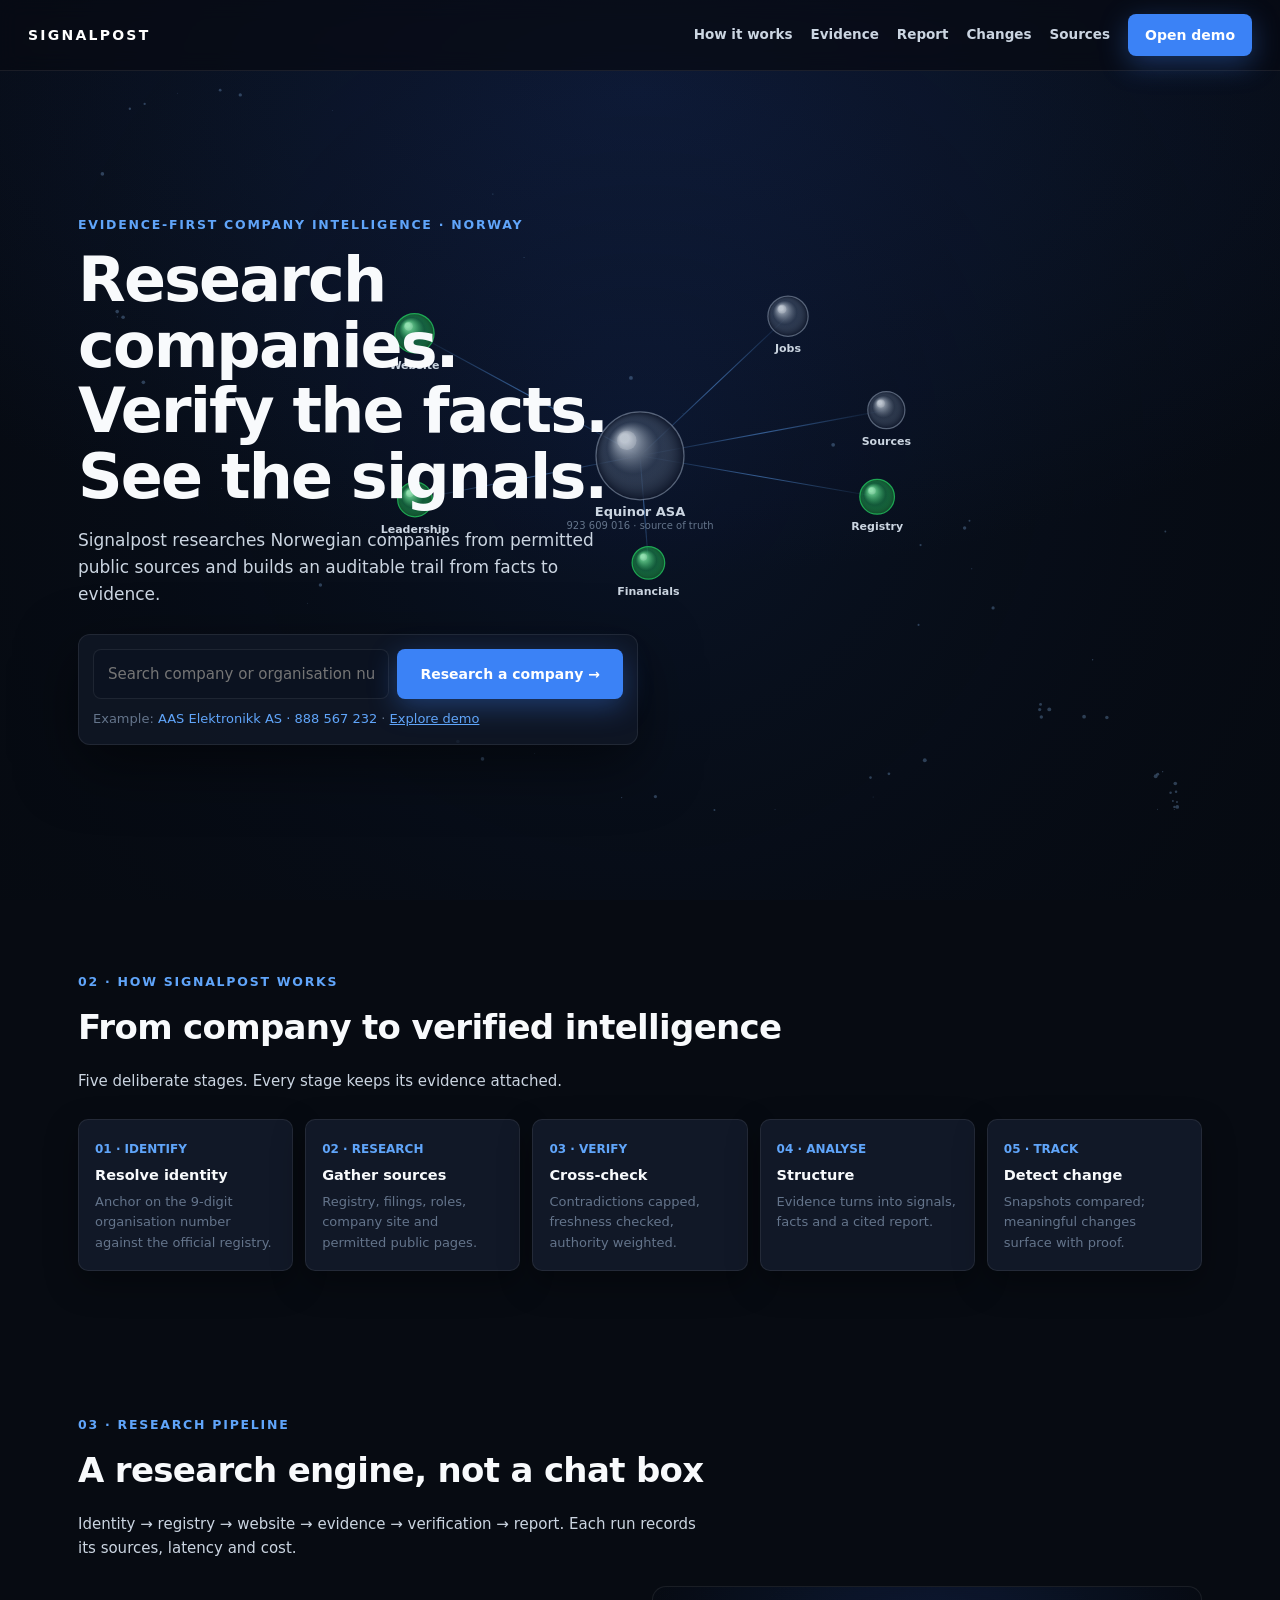
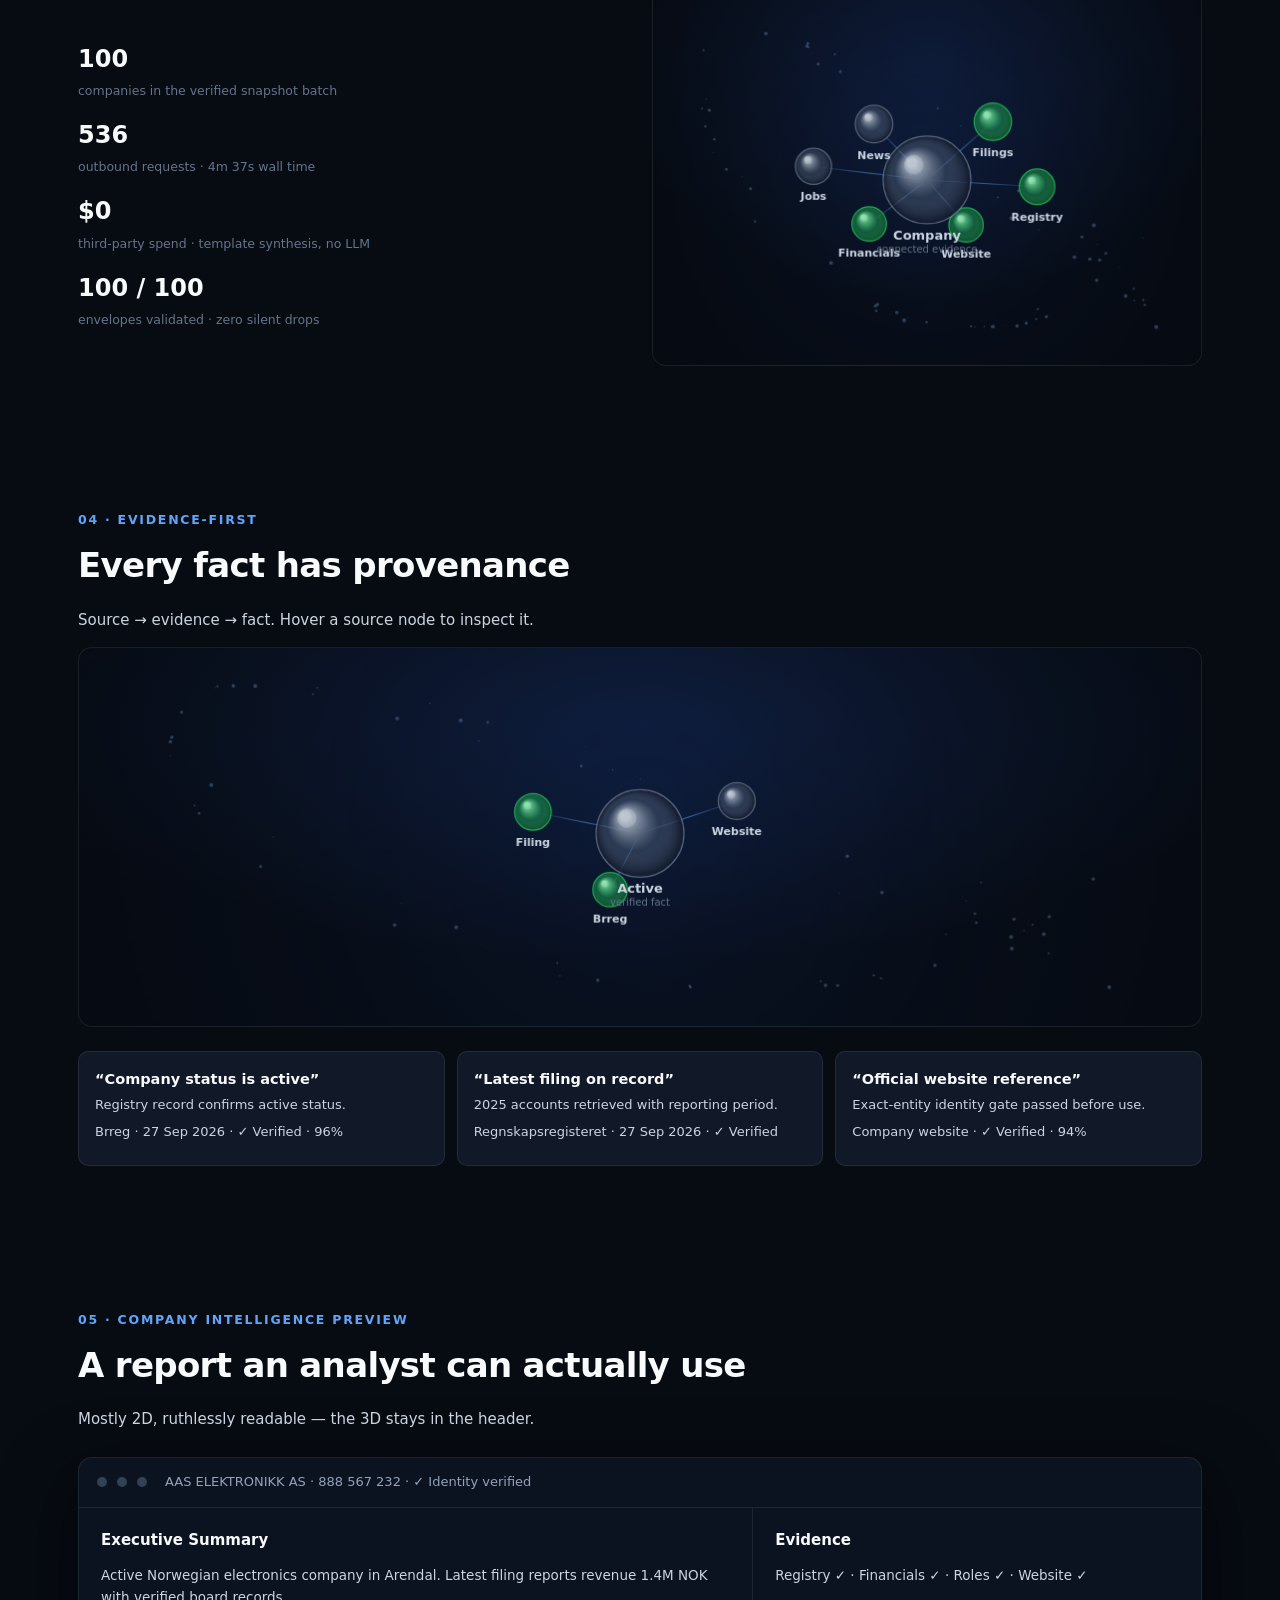
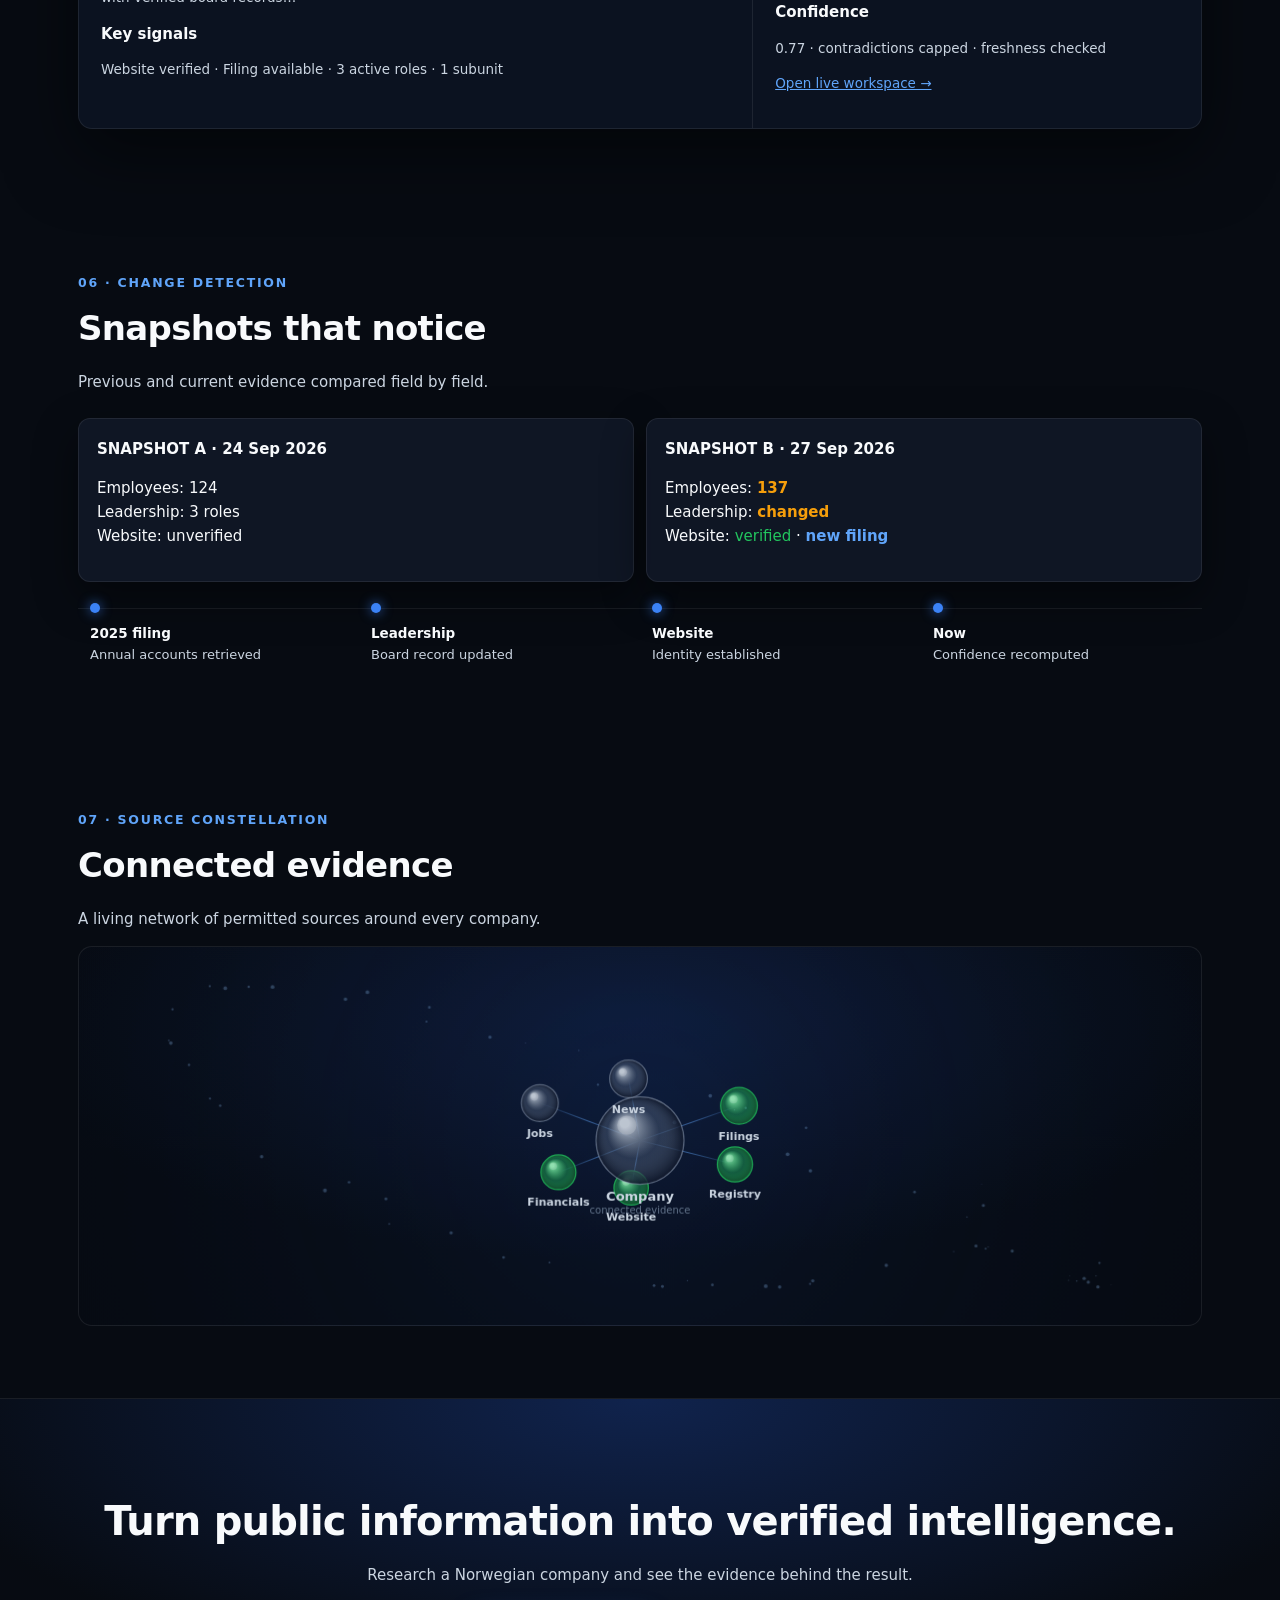
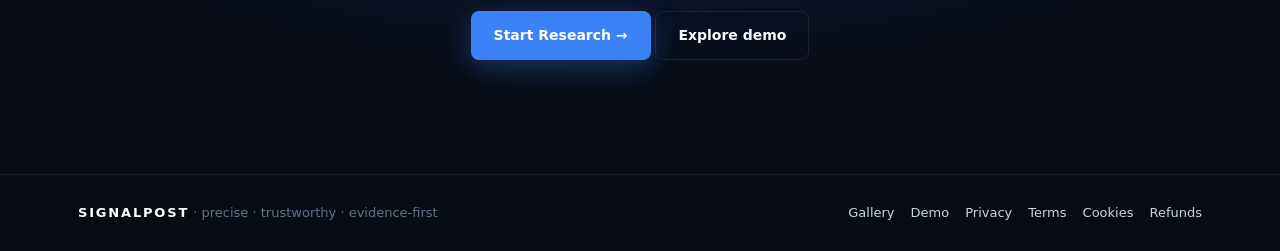
==== commit f47af965: "landing: premium dark 3D experience (hero orbit graph, scroll scenes, evidence, constellation) + gal" ====
--- a/docs/index.html
+++ b/docs/index.html
@@ -1,123 +1,82 @@
-<!doctype html><html lang='en'><head><meta charset='utf-8'>
-<meta name='viewport' content='width=device-width,initial-scale=1'>
-<meta name='description' content='Verifiable Norwegian company profiles: filed accounts, leadership, workplaces — every fact linked to its source with retrieval dates.'>
-<meta http-equiv='Content-Security-Policy' content="default-src 'none'; style-src 'unsafe-inline'; img-src https: data:; connect-src 'none'; script-src 'none'; base-uri 'none'; form-action 'none'">
-<title>Signalpost — verified Norwegian company intelligence</title>
-<style>body{font-family:system-ui,-apple-system,'Segoe UI',sans-serif;margin:0;background:#fafafa;color:#1a1a1a;line-height:1.6}.skip{position:absolute;left:-9999px;top:0;background:#1a1a1a;color:#fff;padding:10px 14px;z-index:10}.skip:focus{left:8px;top:8px}header.site{max-width:860px;margin:0 auto;padding:48px 20px 8px}header.site h1{font-size:clamp(26px,4vw,36px);margin:0;letter-spacing:-.02em}header.site p{color:#555;max-width:640px}.meta{max-width:860px;margin:0 auto;padding:0 20px 24px;color:#555;font-size:14px}main{max-width:860px;margin:0 auto;padding:0 20px 40px;display:block}.card{background:#fff;border:1px solid #e3e3e3;border-radius:10px;padding:20px 22px;margin:0 0 16px}.card h2{font-size:19px;margin:0}.card .org{color:#666;font-size:13px;margin:2px 0 10px}.card p.summary{margin:10px 0}.facts{color:#555;font-size:13px;margin:0 0 6px}.dot{display:inline-block;width:8px;height:8px;border-radius:50%;margin-right:6px;vertical-align:baseline}.ok{background:#1a7f37}.warn{background:#9a6700}.bad{background:#b42318}.mute{background:#666}details{border-top:1px solid #eee;margin-top:12px;padding-top:8px}summary{cursor:pointer;color:#1a56db;font-weight:600;font-size:14px}summary:focus-visible{outline:3px solid #1a56db;outline-offset:2px}table{width:100%;font-size:13px;border-collapse:collapse;margin-top:8px}.tbl{overflow-x:auto;margin:8px -4px 0;padding:0 4px}.tbl table{min-width:560px}td,th{border-top:1px solid #eee;padding:6px 4px;text-align:left;vertical-align:top}th{color:#555;font-weight:600}a{color:#1a56db}a:focus-visible{outline:3px solid #1a56db;outline-offset:2px}footer.site{border-top:1px solid #e3e3e3;background:#fff}footer.site .foot-inner{max-width:860px;margin:0 auto;padding:28px 20px;font-size:14px;color:#333}footer.site nav ul{list-style:none;padding:0;display:flex;gap:16px;flex-wrap:wrap}@media(max-width:600px){header.site{padding:32px 16px 4px}main{padding:0 12px 32px}.card{padding:16px}}</style>
-</head><body><a class='skip' href='#main'>Skip to company profiles</a>
-<header class='site'><h1>Signalpost</h1>
-<p>Verified Norwegian company intelligence. Registry facts with source links and retrieval dates —
-missing data is labelled, never zeroed.</p></header>
-<div class='meta'>100 companies · 57 with filed accounts · data: Brreg NLOD open registers</div>
-<main id='main'><article class='card' aria-labelledby='c0'><h2 id='c0'>ARKITEKTFIRMA JON VIKØREN AS</h2><div class='org'>Org 985589003 · Confidence 0.67 · <a href='reports/985589003.md'>Full report</a></div><p class='summary'>ARKITEKTFIRMA JON VIKØREN AS (985589003) is registered as AS in VIK. Latest accounts (2025-01-01 to 2025-12-31, NOK): revenue 4182614.0, annual result 4672.0. Active registered roles include: Lin Marie Vikøren (Daglig leder), Lin Marie Vikøren (Styrets leder), Kjell Arnstein Vikestad (Styremedlem), [&#x27;ØKONOMI SOGN AS&#x27;] (Regnskapsfører). 1 registered subunit(s); first: ARKITEKTFIRMA JON VIKØREN AS. Registry-linked website not available to this run. No company-owned hiring surface surfaced in bounded crawl. Unknowns remain: verified website content.</p><details><summary>Evidence and sources</summary><div class='tbl'><table><caption class='skip'>Evidence for ARKITEKTFIRMA JON VIKØREN AS, organisation 985589003</caption><tr><th scope='col'>Module</th><th scope='col'>State</th><th scope='col'>Source</th><th scope='col'>Retrieved</th></tr><tr><td><span class='dot ok' aria-hidden='true'></span>registry</td><td>available</td><td><a href='https://data.brreg.no/enhetsregisteret/api/enheter/lastned/csv' rel='noopener noreferrer nofollow'>https://data.brreg.no/enhetsregisteret/api/enheter/lastned/csv</a></td><td>2026-09-27T07:00:24.638125Z</td></tr><tr><td><span class='dot ok' aria-hidden='true'></span>accounting_obligation</td><td>available</td><td><a href='https://www.brreg.no/en/submission-of-annual-accounts/reporting-obligations-to-the-register-of-company-accounts/who-has-an-accounting-obligation/' rel='noopener noreferrer nofollow'>https://www.brreg.no/en/submission-of-annual-accounts/reporting-obligati</a></td><td>2026-09-27T07:00:51.420707Z</td></tr><tr><td><span class='dot ok' aria-hidden='true'></span>registry_live</td><td>available</td><td><a href='https://data.brreg.no/enhetsregisteret/api/enheter/985589003' rel='noopener noreferrer nofollow'>https://data.brreg.no/enhetsregisteret/api/enheter/985589003</a></td><td>2026-09-27T07:00:57.980593Z</td></tr><tr><td><span class='dot ok' aria-hidden='true'></span>financials</td><td>available</td><td><a href='https://data.brreg.no/regnskapsregisteret/regnskap/985589003' rel='noopener noreferrer nofollow'>https://data.brreg.no/regnskapsregisteret/regnskap/985589003</a></td><td>2026-09-27T07:01:02.925267Z</td></tr><tr><td><span class='dot ok' aria-hidden='true'></span>roles</td><td>available</td><td><a href='https://data.brreg.no/enhetsregisteret/api/enheter/985589003/roller' rel='noopener noreferrer nofollow'>https://data.brreg.no/enhetsregisteret/api/enheter/985589003/roller</a></td><td>2026-09-27T07:01:03.685446Z</td></tr><tr><td><span class='dot mute' aria-hidden='true'></span>group</td><td>not_found</td><td><a href='https://data.brreg.no/enhetsregisteret/api/konsernstruktur/985589003' rel='noopener noreferrer nofollow'>https://data.brreg.no/enhetsregisteret/api/konsernstruktur/985589003</a></td><td>2026-09-27T07:01:04.404329Z</td></tr><tr><td><span class='dot ok' aria-hidden='true'></span>locations</td><td>available</td><td><a href='https://data.brreg.no/enhetsregisteret/api/underenheter?overordnetEnhet=985589003&amp;size=1000' rel='noopener noreferrer nofollow'>https://data.brreg.no/enhetsregisteret/api/underenheter?overordnetEnhet=</a></td><td>2026-09-27T07:01:05.132972Z</td></tr><tr><td><span class='dot mute' aria-hidden='true'></span>website</td><td>not_found</td><td><a href='https://data.brreg.no/enhetsregisteret/api/enheter' rel='noopener noreferrer nofollow'>https://data.brreg.no/enhetsregisteret/api/enheter</a></td><td>2026-09-27T07:01:05.133584Z</td></tr><tr><td><span class='dot mute' aria-hidden='true'></span>hiring</td><td>not_available</td><td><a href='https://data.brreg.no/enhetsregisteret/api/enheter' rel='noopener noreferrer nofollow'>https://data.brreg.no/enhetsregisteret/api/enheter</a></td><td>2026-09-27T07:01:05.133584Z</td></tr></table></div></details></article>
-<article class='card' aria-labelledby='c1'><h2 id='c1'>FJELLGLØD HOLDING AS</h2><div class='org'>Org 935095190 · Confidence 0.67 · <a href='reports/935095190.md'>Full report</a></div><p class='summary'>FJELLGLØD HOLDING AS (935095190) is registered as AS in HOL. Latest accounts (2025-01-01 to 2025-12-31, NOK): annual result -6500.0. Active registered roles include: Cecilie Leirstein Brun (Styrets leder), [&#x27;GRAFF REGNSKAP OG RÅDGIVNING AS&#x27;] (Regnskapsfører). 1 registered subunit(s); first: FJELLGLØD HOLDING AS. Registry-linked website not available to this run. No company-owned hiring surface surfaced in bounded crawl. Unknowns remain: verified website content.</p><details><summary>Evidence and sources</summary><div class='tbl'><table><caption class='skip'>Evidence for FJELLGLØD HOLDING AS, organisation 935095190</caption><tr><th scope='col'>Module</th><th scope='col'>State</th><th scope='col'>Source</th><th scope='col'>Retrieved</th></tr><tr><td><span class='dot ok' aria-hidden='true'></span>registry</td><td>available</td><td><a href='https://data.brreg.no/enhetsregisteret/api/enheter/lastned/csv' rel='noopener noreferrer nofollow'>https://data.brreg.no/enhetsregisteret/api/enheter/lastned/csv</a></td><td>2026-09-27T07:00:24.638125Z</td></tr><tr><td><span class='dot ok' aria-hidden='true'></span>accounting_obligation</td><td>available</td><td><a href='https://www.brreg.no/en/submission-of-annual-accounts/reporting-obligations-to-the-register-of-company-accounts/who-has-an-accounting-obligation/' rel='noopener noreferrer nofollow'>https://www.brreg.no/en/submission-of-annual-accounts/reporting-obligati</a></td><td>2026-09-27T07:00:43.645373Z</td></tr><tr><td><span class='dot ok' aria-hidden='true'></span>registry_live</td><td>available</td><td><a href='https://data.brreg.no/enhetsregisteret/api/enheter/935095190' rel='noopener noreferrer nofollow'>https://data.brreg.no/enhetsregisteret/api/enheter/935095190</a></td><td>2026-09-27T07:00:57.990704Z</td></tr><tr><td><span class='dot ok' aria-hidden='true'></span>financials</td><td>available</td><td><a href='https://data.brreg.no/regnskapsregisteret/regnskap/935095190' rel='noopener noreferrer nofollow'>https://data.brreg.no/regnskapsregisteret/regnskap/935095190</a></td><td>2026-09-27T07:01:11.299062Z</td></tr><tr><td><span class='dot ok' aria-hidden='true'></span>roles</td><td>available</td><td><a href='https://data.brreg.no/enhetsregisteret/api/enheter/935095190/roller' rel='noopener noreferrer nofollow'>https://data.brreg.no/enhetsregisteret/api/enheter/935095190/roller</a></td><td>2026-09-27T07:01:12.040954Z</td></tr><tr><td><span class='dot ok' aria-hidden='true'></span>group</td><td>available</td><td><a href='https://data.brreg.no/enhetsregisteret/api/konsernstruktur/935095190' rel='noopener noreferrer nofollow'>https://data.brreg.no/enhetsregisteret/api/konsernstruktur/935095190</a></td><td>2026-09-27T07:01:12.808445Z</td></tr><tr><td><span class='dot ok' aria-hidden='true'></span>locations</td><td>available</td><td><a href='https://data.brreg.no/enhetsregisteret/api/underenheter?overordnetEnhet=935095190&amp;size=1000' rel='noopener noreferrer nofollow'>https://data.brreg.no/enhetsregisteret/api/underenheter?overordnetEnhet=</a></td><td>2026-09-27T07:01:13.511846Z</td></tr><tr><td><span class='dot mute' aria-hidden='true'></span>website</td><td>not_found</td><td><a href='https://data.brreg.no/enhetsregisteret/api/enheter' rel='noopener noreferrer nofollow'>https://data.brreg.no/enhetsregisteret/api/enheter</a></td><td>2026-09-27T07:01:13.512112Z</td></tr><tr><td><span class='dot mute' aria-hidden='true'></span>hiring</td><td>not_available</td><td><a href='https://data.brreg.no/enhetsregisteret/api/enheter' rel='noopener noreferrer nofollow'>https://data.brreg.no/enhetsregisteret/api/enheter</a></td><td>2026-09-27T07:01:13.512112Z</td></tr></table></div></details></article>
-<article class='card' aria-labelledby='c2'><h2 id='c2'>BEAUMONT HOLDING AS</h2><div class='org'>Org 997830792 · Confidence 0.67 · <a href='reports/997830792.md'>Full report</a></div><p class='summary'>BEAUMONT HOLDING AS (997830792) is registered as AS in ALSTAHAUG. Latest accounts (2025-01-01 to 2025-12-31, NOK): revenue 0.0, annual result 2437736.0. Active registered roles include: Richard Beaumont Hill Forsland (Daglig leder), Richard Beaumont Hill Forsland (Styrets leder), Carl-Øivind Hill Forsland (Varamedlem), [&#x27;MOSJØEN REGNSKAPSKONTOR AS&#x27;] (Regnskapsfører). 1 registered subunit(s); first: BEAUMONT HOLDING AS. Registry-linked website not available to this run. No company-owned hiring surface surfaced in bounded crawl. Unknowns remain: verified website content.</p><details><summary>Evidence and sources</summary><div class='tbl'><table><caption class='skip'>Evidence for BEAUMONT HOLDING AS, organisation 997830792</caption><tr><th scope='col'>Module</th><th scope='col'>State</th><th scope='col'>Source</th><th scope='col'>Retrieved</th></tr><tr><td><span class='dot ok' aria-hidden='true'></span>registry</td><td>available</td><td><a href='https://data.brreg.no/enhetsregisteret/api/enheter/lastned/csv' rel='noopener noreferrer nofollow'>https://data.brreg.no/enhetsregisteret/api/enheter/lastned/csv</a></td><td>2026-09-27T07:00:24.638125Z</td></tr><tr><td><span class='dot ok' aria-hidden='true'></span>accounting_obligation</td><td>available</td><td><a href='https://www.brreg.no/en/submission-of-annual-accounts/reporting-obligations-to-the-register-of-company-accounts/who-has-an-accounting-obligation/' rel='noopener noreferrer nofollow'>https://www.brreg.no/en/submission-of-annual-accounts/reporting-obligati</a></td><td>2026-09-27T07:00:56.364249Z</td></tr><tr><td><span class='dot ok' aria-hidden='true'></span>registry_live</td><td>available</td><td><a href='https://data.brreg.no/enhetsregisteret/api/enheter/997830792' rel='noopener noreferrer nofollow'>https://data.brreg.no/enhetsregisteret/api/enheter/997830792</a></td><td>2026-09-27T07:00:57.980068Z</td></tr><tr><td><span class='dot ok' aria-hidden='true'></span>financials</td><td>available</td><td><a href='https://data.brreg.no/regnskapsregisteret/regnskap/997830792' rel='noopener noreferrer nofollow'>https://data.brreg.no/regnskapsregisteret/regnskap/997830792</a></td><td>2026-09-27T07:01:04.577328Z</td></tr><tr><td><span class='dot ok' aria-hidden='true'></span>roles</td><td>available</td><td><a href='https://data.brreg.no/enhetsregisteret/api/enheter/997830792/roller' rel='noopener noreferrer nofollow'>https://data.brreg.no/enhetsregisteret/api/enheter/997830792/roller</a></td><td>2026-09-27T07:01:05.316523Z</td></tr><tr><td><span class='dot mute' aria-hidden='true'></span>group</td><td>not_found</td><td><a href='https://data.brreg.no/enhetsregisteret/api/konsernstruktur/997830792' rel='noopener noreferrer nofollow'>https://data.brreg.no/enhetsregisteret/api/konsernstruktur/997830792</a></td><td>2026-09-27T07:01:06.066872Z</td></tr><tr><td><span class='dot ok' aria-hidden='true'></span>locations</td><td>available</td><td><a href='https://data.brreg.no/enhetsregisteret/api/underenheter?overordnetEnhet=997830792&amp;size=1000' rel='noopener noreferrer nofollow'>https://data.brreg.no/enhetsregisteret/api/underenheter?overordnetEnhet=</a></td><td>2026-09-27T07:01:07.978090Z</td></tr><tr><td><span class='dot mute' aria-hidden='true'></span>website</td><td>not_found</td><td><a href='https://data.brreg.no/enhetsregisteret/api/enheter' rel='noopener noreferrer nofollow'>https://data.brreg.no/enhetsregisteret/api/enheter</a></td><td>2026-09-27T07:01:07.978598Z</td></tr><tr><td><span class='dot mute' aria-hidden='true'></span>hiring</td><td>not_available</td><td><a href='https://data.brreg.no/enhetsregisteret/api/enheter' rel='noopener noreferrer nofollow'>https://data.brreg.no/enhetsregisteret/api/enheter</a></td><td>2026-09-27T07:01:07.978598Z</td></tr></table></div></details></article>
-<article class='card' aria-labelledby='c3'><h2 id='c3'>WYSSEN NORGE AS</h2><div class='org'>Org 916340257 · Confidence 0.67 · <a href='reports/916340257.md'>Full report</a></div><p class='summary'>WYSSEN NORGE AS (916340257) is registered as AS in SOGNDAL. Registered employee count: 5. Latest accounts (2025-01-01 to 2025-12-31, NOK): revenue 39235378.0, annual result 3355034.0. Active registered roles include: Stian Langeland (Daglig leder), Christian Wyssen (Styrets leder), Stian Langeland (Styremedlem), [&#x27;CEDRA NORGE AS&#x27;] (Revisor), [&#x27;AIDER AS&#x27;] (Regnskapsfører). 2 registered subunit(s); first: WYSSEN NORGE AS AVD SOGNDAL. Registry-linked website not available to this run. No company-owned hiring surface surfaced in bounded crawl. Unknowns remain: verified website content.</p><details><summary>Evidence and sources</summary><div class='tbl'><table><caption class='skip'>Evidence for WYSSEN NORGE AS, organisation 916340257</caption><tr><th scope='col'>Module</th><th scope='col'>State</th><th scope='col'>Source</th><th scope='col'>Retrieved</th></tr><tr><td><span class='dot ok' aria-hidden='true'></span>registry</td><td>available</td><td><a href='https://data.brreg.no/enhetsregisteret/api/enheter/lastned/csv' rel='noopener noreferrer nofollow'>https://data.brreg.no/enhetsregisteret/api/enheter/lastned/csv</a></td><td>2026-09-27T07:00:24.638125Z</td></tr><tr><td><span class='dot ok' aria-hidden='true'></span>accounting_obligation</td><td>available</td><td><a href='https://www.brreg.no/en/submission-of-annual-accounts/reporting-obligations-to-the-register-of-company-accounts/who-has-an-accounting-obligation/' rel='noopener noreferrer nofollow'>https://www.brreg.no/en/submission-of-annual-accounts/reporting-obligati</a></td><td>2026-09-27T07:00:30.591036Z</td></tr><tr><td><span class='dot ok' aria-hidden='true'></span>registry_live</td><td>available</td><td><a href='https://data.brreg.no/enhetsregisteret/api/enheter/916340257' rel='noopener noreferrer nofollow'>https://data.brreg.no/enhetsregisteret/api/enheter/916340257</a></td><td>2026-09-27T07:00:57.983502Z</td></tr><tr><td><span class='dot ok' aria-hidden='true'></span>financials</td><td>available</td><td><a href='https://data.brreg.no/regnskapsregisteret/regnskap/916340257' rel='noopener noreferrer nofollow'>https://data.brreg.no/regnskapsregisteret/regnskap/916340257</a></td><td>2026-09-27T07:01:04.992048Z</td></tr><tr><td><span class='dot ok' aria-hidden='true'></span>roles</td><td>available</td><td><a href='https://data.brreg.no/enhetsregisteret/api/enheter/916340257/roller' rel='noopener noreferrer nofollow'>https://data.brreg.no/enhetsregisteret/api/enheter/916340257/roller</a></td><td>2026-09-27T07:01:05.711988Z</td></tr><tr><td><span class='dot mute' aria-hidden='true'></span>group</td><td>not_found</td><td><a href='https://data.brreg.no/enhetsregisteret/api/konsernstruktur/916340257' rel='noopener noreferrer nofollow'>https://data.brreg.no/enhetsregisteret/api/konsernstruktur/916340257</a></td><td>2026-09-27T07:01:06.425324Z</td></tr><tr><td><span class='dot ok' aria-hidden='true'></span>locations</td><td>available</td><td><a href='https://data.brreg.no/enhetsregisteret/api/underenheter?overordnetEnhet=916340257&amp;size=1000' rel='noopener noreferrer nofollow'>https://data.brreg.no/enhetsregisteret/api/underenheter?overordnetEnhet=</a></td><td>2026-09-27T07:01:07.119717Z</td></tr><tr><td><span class='dot mute' aria-hidden='true'></span>website</td><td>not_found</td><td><a href='https://data.brreg.no/enhetsregisteret/api/enheter' rel='noopener noreferrer nofollow'>https://data.brreg.no/enhetsregisteret/api/enheter</a></td><td>2026-09-27T07:01:07.120220Z</td></tr><tr><td><span class='dot mute' aria-hidden='true'></span>hiring</td><td>not_available</td><td><a href='https://data.brreg.no/enhetsregisteret/api/enheter' rel='noopener noreferrer nofollow'>https://data.brreg.no/enhetsregisteret/api/enheter</a></td><td>2026-09-27T07:01:07.120220Z</td></tr></table></div></details></article>
-<article class='card' aria-labelledby='c4'><h2 id='c4'>BOAR COLLECT AS</h2><div class='org'>Org 998487099 · Confidence 0.67 · <a href='reports/998487099.md'>Full report</a></div><p class='summary'>BOAR COLLECT AS (998487099) is registered as AS in TØNSBERG. Latest accounts (2025-01-01 to 2025-12-31, NOK): annual result 0.0. Active registered roles include: Aleksander Lilleby (Styremedlem), Halvor Janner Røed (Styremedlem), [&#x27;THORVALDSEN ANITA GJERSØE&#x27;, &#x27;AUTORISERT REGNSKAPSFØRER&#x27;] (Regnskapsfører). 1 registered subunit(s); first: BOAR COLLECT AS. Registry-linked website not available to this run. No company-owned hiring surface surfaced in bounded crawl. Unknowns remain: verified website content.</p><details><summary>Evidence and sources</summary><div class='tbl'><table><caption class='skip'>Evidence for BOAR COLLECT AS, organisation 998487099</caption><tr><th scope='col'>Module</th><th scope='col'>State</th><th scope='col'>Source</th><th scope='col'>Retrieved</th></tr><tr><td><span class='dot ok' aria-hidden='true'></span>registry</td><td>available</td><td><a href='https://data.brreg.no/enhetsregisteret/api/enheter/lastned/csv' rel='noopener noreferrer nofollow'>https://data.brreg.no/enhetsregisteret/api/enheter/lastned/csv</a></td><td>2026-09-27T07:00:24.638125Z</td></tr><tr><td><span class='dot ok' aria-hidden='true'></span>accounting_obligation</td><td>available</td><td><a href='https://www.brreg.no/en/submission-of-annual-accounts/reporting-obligations-to-the-register-of-company-accounts/who-has-an-accounting-obligation/' rel='noopener noreferrer nofollow'>https://www.brreg.no/en/submission-of-annual-accounts/reporting-obligati</a></td><td>2026-09-27T07:00:56.688297Z</td></tr><tr><td><span class='dot ok' aria-hidden='true'></span>registry_live</td><td>available</td><td><a href='https://data.brreg.no/enhetsregisteret/api/enheter/998487099' rel='noopener noreferrer nofollow'>https://data.brreg.no/enhetsregisteret/api/enheter/998487099</a></td><td>2026-09-27T07:00:57.970904Z</td></tr><tr><td><span class='dot ok' aria-hidden='true'></span>financials</td><td>available</td><td><a href='https://data.brreg.no/regnskapsregisteret/regnskap/998487099' rel='noopener noreferrer nofollow'>https://data.brreg.no/regnskapsregisteret/regnskap/998487099</a></td><td>2026-09-27T07:01:06.404100Z</td></tr><tr><td><span class='dot ok' aria-hidden='true'></span>roles</td><td>available</td><td><a href='https://data.brreg.no/enhetsregisteret/api/enheter/998487099/roller' rel='noopener noreferrer nofollow'>https://data.brreg.no/enhetsregisteret/api/enheter/998487099/roller</a></td><td>2026-09-27T07:01:07.157084Z</td></tr><tr><td><span class='dot mute' aria-hidden='true'></span>group</td><td>not_found</td><td><a href='https://data.brreg.no/enhetsregisteret/api/konsernstruktur/998487099' rel='noopener noreferrer nofollow'>https://data.brreg.no/enhetsregisteret/api/konsernstruktur/998487099</a></td><td>2026-09-27T07:01:07.890499Z</td></tr><tr><td><span class='dot ok' aria-hidden='true'></span>locations</td><td>available</td><td><a href='https://data.brreg.no/enhetsregisteret/api/underenheter?overordnetEnhet=998487099&amp;size=1000' rel='noopener noreferrer nofollow'>https://data.brreg.no/enhetsregisteret/api/underenheter?overordnetEnhet=</a></td><td>2026-09-27T07:01:08.616184Z</td></tr><tr><td><span class='dot mute' aria-hidden='true'></span>website</td><td>not_found</td><td><a href='https://data.brreg.no/enhetsregisteret/api/enheter' rel='noopener noreferrer nofollow'>https://data.brreg.no/enhetsregisteret/api/enheter</a></td><td>2026-09-27T07:01:08.616457Z</td></tr><tr><td><span class='dot mute' aria-hidden='true'></span>hiring</td><td>not_available</td><td><a href='https://data.brreg.no/enhetsregisteret/api/enheter' rel='noopener noreferrer nofollow'>https://data.brreg.no/enhetsregisteret/api/enheter</a></td><td>2026-09-27T07:01:08.616457Z</td></tr></table></div></details></article>
-<article class='card' aria-labelledby='c5'><h2 id='c5'>SAMEIET LENSMANNSTUNET 1</h2><div class='org'>Org 925800023 · Confidence 0.67 · <a href='reports/925800023.md'>Full report</a></div><p class='summary'>SAMEIET LENSMANNSTUNET 1 (925800023) is registered as ESEK in LILLESTRØM. Latest accounts (2025-01-01 to 2025-12-31, NOK): revenue 1049490.0, annual result 110247.0. Active registered roles include: [&#x27;BORI BBL&#x27;] (Forretningsfører), Terje Bakken (Styrets leder), Nina Nesmyhr (Styremedlem), Kjetil Hermansen (Styremedlem), Bente Kristin Løften (Styremedlem). 1 registered subunit(s); first: SAMEIET LENSMANNSTUNET 1. Registry-linked website not available to this run. No company-owned hiring surface surfaced in bounded crawl. Unknowns remain: verified website content.</p><details><summary>Evidence and sources</summary><div class='tbl'><table><caption class='skip'>Evidence for SAMEIET LENSMANNSTUNET 1, organisation 925800023</caption><tr><th scope='col'>Module</th><th scope='col'>State</th><th scope='col'>Source</th><th scope='col'>Retrieved</th></tr><tr><td><span class='dot ok' aria-hidden='true'></span>registry</td><td>available</td><td><a href='https://data.brreg.no/enhetsregisteret/api/enheter/lastned/csv' rel='noopener noreferrer nofollow'>https://data.brreg.no/enhetsregisteret/api/enheter/lastned/csv</a></td><td>2026-09-27T07:00:24.638125Z</td></tr><tr><td><span class='dot ok' aria-hidden='true'></span>accounting_obligation</td><td>available</td><td><a href='https://www.brreg.no/en/submission-of-annual-accounts/reporting-obligations-to-the-register-of-company-accounts/who-has-an-accounting-obligation/' rel='noopener noreferrer nofollow'>https://www.brreg.no/en/submission-of-annual-accounts/reporting-obligati</a></td><td>2026-09-27T07:00:36.234090Z</td></tr><tr><td><span class='dot ok' aria-hidden='true'></span>registry_live</td><td>available</td><td><a href='https://data.brreg.no/enhetsregisteret/api/enheter/925800023' rel='noopener noreferrer nofollow'>https://data.brreg.no/enhetsregisteret/api/enheter/925800023</a></td><td>2026-09-27T07:00:57.988766Z</td></tr><tr><td><span class='dot ok' aria-hidden='true'></span>financials</td><td>available</td><td><a href='https://data.brreg.no/regnskapsregisteret/regnskap/925800023' rel='noopener noreferrer nofollow'>https://data.brreg.no/regnskapsregisteret/regnskap/925800023</a></td><td>2026-09-27T07:01:08.254176Z</td></tr><tr><td><span class='dot ok' aria-hidden='true'></span>roles</td><td>available</td><td><a href='https://data.brreg.no/enhetsregisteret/api/enheter/925800023/roller' rel='noopener noreferrer nofollow'>https://data.brreg.no/enhetsregisteret/api/enheter/925800023/roller</a></td><td>2026-09-27T07:01:08.991937Z</td></tr><tr><td><span class='dot mute' aria-hidden='true'></span>group</td><td>not_found</td><td><a href='https://data.brreg.no/enhetsregisteret/api/konsernstruktur/925800023' rel='noopener noreferrer nofollow'>https://data.brreg.no/enhetsregisteret/api/konsernstruktur/925800023</a></td><td>2026-09-27T07:01:09.908363Z</td></tr><tr><td><span class='dot ok' aria-hidden='true'></span>locations</td><td>available</td><td><a href='https://data.brreg.no/enhetsregisteret/api/underenheter?overordnetEnhet=925800023&amp;size=1000' rel='noopener noreferrer nofollow'>https://data.brreg.no/enhetsregisteret/api/underenheter?overordnetEnhet=</a></td><td>2026-09-27T07:01:10.638720Z</td></tr><tr><td><span class='dot mute' aria-hidden='true'></span>website</td><td>not_found</td><td><a href='https://data.brreg.no/enhetsregisteret/api/enheter' rel='noopener noreferrer nofollow'>https://data.brreg.no/enhetsregisteret/api/enheter</a></td><td>2026-09-27T07:01:10.639004Z</td></tr><tr><td><span class='dot mute' aria-hidden='true'></span>hiring</td><td>not_available</td><td><a href='https://data.brreg.no/enhetsregisteret/api/enheter' rel='noopener noreferrer nofollow'>https://data.brreg.no/enhetsregisteret/api/enheter</a></td><td>2026-09-27T07:01:10.639004Z</td></tr></table></div></details></article>
-<article class='card' aria-labelledby='c6'><h2 id='c6'>AAS ELEKTRONIKK AS</h2><div class='org'>Org 888567232 · Confidence 0.77 · <a href='reports/888567232.md'>Full report</a></div><p class='summary'>AAS ELEKTRONIKK AS (888567232) is registered as AS in ARENDAL. Latest accounts (2025-01-01 to 2025-12-31, NOK): revenue 1425713.0, annual result 197942.0. Active registered roles include: Tor Ivar Aas (Daglig leder), Tor Ivar Aas (Styrets leder), [&#x27;LANDBØ REGNSKAP AS&#x27;] (Regnskapsfører). 1 registered subunit(s); first: AAS ELEKTRONIKK AS. Company describes itself as: Aas Elektronikk AS tilbyr tjenester innenfor Mekatronikk, 3D engineering, produktutvikling. No company-owned hiring surface surfaced in bounded crawl.</p><details><summary>Evidence and sources</summary><div class='tbl'><table><caption class='skip'>Evidence for AAS ELEKTRONIKK AS, organisation 888567232</caption><tr><th scope='col'>Module</th><th scope='col'>State</th><th scope='col'>Source</th><th scope='col'>Retrieved</th></tr><tr><td><span class='dot ok' aria-hidden='true'></span>registry</td><td>available</td><td><a href='https://data.brreg.no/enhetsregisteret/api/enheter/lastned/csv' rel='noopener noreferrer nofollow'>https://data.brreg.no/enhetsregisteret/api/enheter/lastned/csv</a></td><td>2026-09-27T07:00:24.638125Z</td></tr><tr><td><span class='dot ok' aria-hidden='true'></span>accounting_obligation</td><td>available</td><td><a href='https://www.brreg.no/en/submission-of-annual-accounts/reporting-obligations-to-the-register-of-company-accounts/who-has-an-accounting-obligation/' rel='noopener noreferrer nofollow'>https://www.brreg.no/en/submission-of-annual-accounts/reporting-obligati</a></td><td>2026-09-27T07:00:27.629932Z</td></tr><tr><td><span class='dot ok' aria-hidden='true'></span>registry_live</td><td>available</td><td><a href='https://data.brreg.no/enhetsregisteret/api/enheter/888567232' rel='noopener noreferrer nofollow'>https://data.brreg.no/enhetsregisteret/api/enheter/888567232</a></td><td>2026-09-27T07:00:57.990227Z</td></tr><tr><td><span class='dot ok' aria-hidden='true'></span>financials</td><td>available</td><td><a href='https://data.brreg.no/regnskapsregisteret/regnskap/888567232' rel='noopener noreferrer nofollow'>https://data.brreg.no/regnskapsregisteret/regnskap/888567232</a></td><td>2026-09-27T07:01:09.198420Z</td></tr><tr><td><span class='dot ok' aria-hidden='true'></span>roles</td><td>available</td><td><a href='https://data.brreg.no/enhetsregisteret/api/enheter/888567232/roller' rel='noopener noreferrer nofollow'>https://data.brreg.no/enhetsregisteret/api/enheter/888567232/roller</a></td><td>2026-09-27T07:01:09.908914Z</td></tr><tr><td><span class='dot mute' aria-hidden='true'></span>group</td><td>not_found</td><td><a href='https://data.brreg.no/enhetsregisteret/api/konsernstruktur/888567232' rel='noopener noreferrer nofollow'>https://data.brreg.no/enhetsregisteret/api/konsernstruktur/888567232</a></td><td>2026-09-27T07:01:10.639980Z</td></tr><tr><td><span class='dot ok' aria-hidden='true'></span>locations</td><td>available</td><td><a href='https://data.brreg.no/enhetsregisteret/api/underenheter?overordnetEnhet=888567232&amp;size=1000' rel='noopener noreferrer nofollow'>https://data.brreg.no/enhetsregisteret/api/underenheter?overordnetEnhet=</a></td><td>2026-09-27T07:01:11.322561Z</td></tr><tr><td><span class='dot ok' aria-hidden='true'></span>website</td><td>available</td><td><a href='http://www.aelektronikk.no/' rel='noopener noreferrer nofollow'>http://www.aelektronikk.no/</a></td><td>2026-09-27T07:01:14.269012Z</td></tr><tr><td><span class='dot mute' aria-hidden='true'></span>hiring</td><td>not_available</td><td><a href='http://www.aelektronikk.no/' rel='noopener noreferrer nofollow'>http://www.aelektronikk.no/</a></td><td>2026-09-27T07:01:14.269012Z</td></tr></table></div></details></article>
-<article class='card' aria-labelledby='c7'><h2 id='c7'>SKYA MARKEDSFØRING AS</h2><div class='org'>Org 926320459 · Confidence 0.67 · <a href='reports/926320459.md'>Full report</a></div><p class='summary'>SKYA MARKEDSFØRING AS (926320459) is registered as AS in TØNSBERG. Latest accounts (2025-01-01 to 2025-12-31, NOK): revenue 1401146.0, annual result 198216.0. Active registered roles include: Maria Gjøslien Metaxenioy (Daglig leder), Frode Kølner (Styrets leder), Jørgen Emil Lona (Styremedlem), Charlotte Thjømøe (Styremedlem), Maria Gjøslien Metaxenioy (Styremedlem). 1 registered subunit(s); first: SKYA MARKEDSFØRING AS. Registry-linked website not available to this run. No company-owned hiring surface surfaced in bounded crawl. Unknowns remain: verified website content.</p><details><summary>Evidence and sources</summary><div class='tbl'><table><caption class='skip'>Evidence for SKYA MARKEDSFØRING AS, organisation 926320459</caption><tr><th scope='col'>Module</th><th scope='col'>State</th><th scope='col'>Source</th><th scope='col'>Retrieved</th></tr><tr><td><span class='dot ok' aria-hidden='true'></span>registry</td><td>available</td><td><a href='https://data.brreg.no/enhetsregisteret/api/enheter/lastned/csv' rel='noopener noreferrer nofollow'>https://data.brreg.no/enhetsregisteret/api/enheter/lastned/csv</a></td><td>2026-09-27T07:00:24.638125Z</td></tr><tr><td><span class='dot ok' aria-hidden='true'></span>accounting_obligation</td><td>available</td><td><a href='https://www.brreg.no/en/submission-of-annual-accounts/reporting-obligations-to-the-register-of-company-accounts/who-has-an-accounting-obligation/' rel='noopener noreferrer nofollow'>https://www.brreg.no/en/submission-of-annual-accounts/reporting-obligati</a></td><td>2026-09-27T07:00:36.592167Z</td></tr><tr><td><span class='dot ok' aria-hidden='true'></span>registry_live</td><td>available</td><td><a href='https://data.brreg.no/enhetsregisteret/api/enheter/926320459' rel='noopener noreferrer nofollow'>https://data.brreg.no/enhetsregisteret/api/enheter/926320459</a></td><td>2026-09-27T07:00:57.996138Z</td></tr><tr><td><span class='dot ok' aria-hidden='true'></span>financials</td><td>available</td><td><a href='https://data.brreg.no/regnskapsregisteret/regnskap/926320459' rel='noopener noreferrer nofollow'>https://data.brreg.no/regnskapsregisteret/regnskap/926320459</a></td><td>2026-09-27T07:01:28.319740Z</td></tr><tr><td><span class='dot ok' aria-hidden='true'></span>roles</td><td>available</td><td><a href='https://data.brreg.no/enhetsregisteret/api/enheter/926320459/roller' rel='noopener noreferrer nofollow'>https://data.brreg.no/enhetsregisteret/api/enheter/926320459/roller</a></td><td>2026-09-27T07:01:29.085807Z</td></tr><tr><td><span class='dot mute' aria-hidden='true'></span>group</td><td>not_found</td><td><a href='https://data.brreg.no/enhetsregisteret/api/konsernstruktur/926320459' rel='noopener noreferrer nofollow'>https://data.brreg.no/enhetsregisteret/api/konsernstruktur/926320459</a></td><td>2026-09-27T07:01:29.827746Z</td></tr><tr><td><span class='dot ok' aria-hidden='true'></span>locations</td><td>available</td><td><a href='https://data.brreg.no/enhetsregisteret/api/underenheter?overordnetEnhet=926320459&amp;size=1000' rel='noopener noreferrer nofollow'>https://data.brreg.no/enhetsregisteret/api/underenheter?overordnetEnhet=</a></td><td>2026-09-27T07:01:30.604649Z</td></tr><tr><td><span class='dot mute' aria-hidden='true'></span>website</td><td>not_found</td><td><a href='https://data.brreg.no/enhetsregisteret/api/enheter' rel='noopener noreferrer nofollow'>https://data.brreg.no/enhetsregisteret/api/enheter</a></td><td>2026-09-27T07:01:30.604806Z</td></tr><tr><td><span class='dot mute' aria-hidden='true'></span>hiring</td><td>not_available</td><td><a href='https://data.brreg.no/enhetsregisteret/api/enheter' rel='noopener noreferrer nofollow'>https://data.brreg.no/enhetsregisteret/api/enheter</a></td><td>2026-09-27T07:01:30.604806Z</td></tr></table></div></details></article>
-<article class='card' aria-labelledby='c8'><h2 id='c8'>BRANDMAKER AS</h2><div class='org'>Org 982942942 · Confidence 0.67 · <a href='reports/982942942.md'>Full report</a></div><p class='summary'>BRANDMAKER AS (982942942) is registered as AS in BERGEN. Latest accounts (2025-01-01 to 2025-12-31, NOK): revenue 211586.0, annual result 14635.0. Active registered roles include: Jarle Indrøy (Daglig leder), Jarle Indrøy (Styrets leder), Trond Birkeland (Varamedlem). 1 registered subunit(s); first: BRANDMAKER AS. Registry-linked website not available to this run. No company-owned hiring surface surfaced in bounded crawl. Unknowns remain: verified website content.</p><details><summary>Evidence and sources</summary><div class='tbl'><table><caption class='skip'>Evidence for BRANDMAKER AS, organisation 982942942</caption><tr><th scope='col'>Module</th><th scope='col'>State</th><th scope='col'>Source</th><th scope='col'>Retrieved</th></tr><tr><td><span class='dot ok' aria-hidden='true'></span>registry</td><td>available</td><td><a href='https://data.brreg.no/enhetsregisteret/api/enheter/lastned/csv' rel='noopener noreferrer nofollow'>https://data.brreg.no/enhetsregisteret/api/enheter/lastned/csv</a></td><td>2026-09-27T07:00:24.638125Z</td></tr><tr><td><span class='dot ok' aria-hidden='true'></span>accounting_obligation</td><td>available</td><td><a href='https://www.brreg.no/en/submission-of-annual-accounts/reporting-obligations-to-the-register-of-company-accounts/who-has-an-accounting-obligation/' rel='noopener noreferrer nofollow'>https://www.brreg.no/en/submission-of-annual-accounts/reporting-obligati</a></td><td>2026-09-27T07:00:50.597339Z</td></tr><tr><td><span class='dot ok' aria-hidden='true'></span>registry_live</td><td>available</td><td><a href='https://data.brreg.no/enhetsregisteret/api/enheter/982942942' rel='noopener noreferrer nofollow'>https://data.brreg.no/enhetsregisteret/api/enheter/982942942</a></td><td>2026-09-27T07:01:05.870507Z</td></tr><tr><td><span class='dot ok' aria-hidden='true'></span>financials</td><td>available</td><td><a href='https://data.brreg.no/regnskapsregisteret/regnskap/982942942' rel='noopener noreferrer nofollow'>https://data.brreg.no/regnskapsregisteret/regnskap/982942942</a></td><td>2026-09-27T07:01:30.422965Z</td></tr><tr><td><span class='dot ok' aria-hidden='true'></span>roles</td><td>available</td><td><a href='https://data.brreg.no/enhetsregisteret/api/enheter/982942942/roller' rel='noopener noreferrer nofollow'>https://data.brreg.no/enhetsregisteret/api/enheter/982942942/roller</a></td><td>2026-09-27T07:01:31.165270Z</td></tr><tr><td><span class='dot mute' aria-hidden='true'></span>group</td><td>not_found</td><td><a href='https://data.brreg.no/enhetsregisteret/api/konsernstruktur/982942942' rel='noopener noreferrer nofollow'>https://data.brreg.no/enhetsregisteret/api/konsernstruktur/982942942</a></td><td>2026-09-27T07:01:31.856321Z</td></tr><tr><td><span class='dot ok' aria-hidden='true'></span>locations</td><td>available</td><td><a href='https://data.brreg.no/enhetsregisteret/api/underenheter?overordnetEnhet=982942942&amp;size=1000' rel='noopener noreferrer nofollow'>https://data.brreg.no/enhetsregisteret/api/underenheter?overordnetEnhet=</a></td><td>2026-09-27T07:01:32.542451Z</td></tr><tr><td><span class='dot mute' aria-hidden='true'></span>website</td><td>not_found</td><td><a href='https://data.brreg.no/enhetsregisteret/api/enheter' rel='noopener noreferrer nofollow'>https://data.brreg.no/enhetsregisteret/api/enheter</a></td><td>2026-09-27T07:01:32.542936Z</td></tr><tr><td><span class='dot mute' aria-hidden='true'></span>hiring</td><td>not_available</td><td><a href='https://data.brreg.no/enhetsregisteret/api/enheter' rel='noopener noreferrer nofollow'>https://data.brreg.no/enhetsregisteret/api/enheter</a></td><td>2026-09-27T07:01:32.542936Z</td></tr></table></div></details></article>
-<article class='card' aria-labelledby='c9'><h2 id='c9'>BONDELIA I BORETTSLAG</h2><div class='org'>Org 982669251 · Confidence 0.67 · <a href='reports/982669251.md'>Full report</a></div><p class='summary'>BONDELIA I BORETTSLAG (982669251) is registered as BRL in GJØVIK. Latest accounts (2025-01-01 to 2025-12-31, NOK): revenue 2239260.0, annual result -599104.0. Active registered roles include: [&#x27;GJØVIK OG OMEGN BOLIGBYGGELAG&#x27;] (Forretningsfører), Håkon Lundby (Styrets leder), Nanna Elje Lindborg (Styremedlem), Bente Danielsen (Styremedlem), Mette Løvold (Varamedlem). 1 registered subunit(s); first: BONDELIA I BORETTSLAG. Registry-linked website not available to this run. No company-owned hiring surface surfaced in bounded crawl. Unknowns remain: verified website content.</p><details><summary>Evidence and sources</summary><div class='tbl'><table><caption class='skip'>Evidence for BONDELIA I BORETTSLAG, organisation 982669251</caption><tr><th scope='col'>Module</th><th scope='col'>State</th><th scope='col'>Source</th><th scope='col'>Retrieved</th></tr><tr><td><span class='dot ok' aria-hidden='true'></span>registry</td><td>available</td><td><a href='https://data.brreg.no/enhetsregisteret/api/enheter/lastned/csv' rel='noopener noreferrer nofollow'>https://data.brreg.no/enhetsregisteret/api/enheter/lastned/csv</a></td><td>2026-09-27T07:00:24.638125Z</td></tr><tr><td><span class='dot ok' aria-hidden='true'></span>accounting_obligation</td><td>available</td><td><a href='https://www.brreg.no/en/submission-of-annual-accounts/reporting-obligations-to-the-register-of-company-accounts/who-has-an-accounting-obligation/' rel='noopener noreferrer nofollow'>https://www.brreg.no/en/submission-of-annual-accounts/reporting-obligati</a></td><td>2026-09-27T07:00:50.519650Z</td></tr><tr><td><span class='dot ok' aria-hidden='true'></span>registry_live</td><td>available</td><td><a href='https://data.brreg.no/enhetsregisteret/api/enheter/982669251' rel='noopener noreferrer nofollow'>https://data.brreg.no/enhetsregisteret/api/enheter/982669251</a></td><td>2026-09-27T07:01:07.831282Z</td></tr><tr><td><span class='dot ok' aria-hidden='true'></span>financials</td><td>available</td><td><a href='https://data.brreg.no/regnskapsregisteret/regnskap/982669251' rel='noopener noreferrer nofollow'>https://data.brreg.no/regnskapsregisteret/regnskap/982669251</a></td><td>2026-09-27T07:01:28.696288Z</td></tr><tr><td><span class='dot ok' aria-hidden='true'></span>roles</td><td>available</td><td><a href='https://data.brreg.no/enhetsregisteret/api/enheter/982669251/roller' rel='noopener noreferrer nofollow'>https://data.brreg.no/enhetsregisteret/api/enheter/982669251/roller</a></td><td>2026-09-27T07:01:29.383296Z</td></tr><tr><td><span class='dot mute' aria-hidden='true'></span>group</td><td>not_found</td><td><a href='https://data.brreg.no/enhetsregisteret/api/konsernstruktur/982669251' rel='noopener noreferrer nofollow'>https://data.brreg.no/enhetsregisteret/api/konsernstruktur/982669251</a></td><td>2026-09-27T07:01:30.118284Z</td></tr><tr><td><span class='dot ok' aria-hidden='true'></span>locations</td><td>available</td><td><a href='https://data.brreg.no/enhetsregisteret/api/underenheter?overordnetEnhet=982669251&amp;size=1000' rel='noopener noreferrer nofollow'>https://data.brreg.no/enhetsregisteret/api/underenheter?overordnetEnhet=</a></td><td>2026-09-27T07:01:30.966179Z</td></tr><tr><td><span class='dot mute' aria-hidden='true'></span>website</td><td>not_found</td><td><a href='https://data.brreg.no/enhetsregisteret/api/enheter' rel='noopener noreferrer nofollow'>https://data.brreg.no/enhetsregisteret/api/enheter</a></td><td>2026-09-27T07:01:30.966499Z</td></tr><tr><td><span class='dot mute' aria-hidden='true'></span>hiring</td><td>not_available</td><td><a href='https://data.brreg.no/enhetsregisteret/api/enheter' rel='noopener noreferrer nofollow'>https://data.brreg.no/enhetsregisteret/api/enheter</a></td><td>2026-09-27T07:01:30.966499Z</td></tr></table></div></details></article>
-<article class='card' aria-labelledby='c10'><h2 id='c10'>ASPERIA AS</h2><div class='org'>Org 936056210 · Confidence 0.67 · <a href='reports/936056210.md'>Full report</a></div><p class='summary'>ASPERIA AS (936056210) is registered as AS in DRAMMEN. Latest accounts (2025-08-12 to 2025-12-31, NOK): revenue 216477.0, annual result 19326.0. Active registered roles include: Petra Malnar (Daglig leder), Petra Malnar (Styrets leder). 1 registered subunit(s); first: ASPERIA AS. Registry-linked website not available to this run. No company-owned hiring surface surfaced in bounded crawl. Unknowns remain: verified website content.</p><details><summary>Evidence and sources</summary><div class='tbl'><table><caption class='skip'>Evidence for ASPERIA AS, organisation 936056210</caption><tr><th scope='col'>Module</th><th scope='col'>State</th><th scope='col'>Source</th><th scope='col'>Retrieved</th></tr><tr><td><span class='dot ok' aria-hidden='true'></span>registry</td><td>available</td><td><a href='https://data.brreg.no/enhetsregisteret/api/enheter/lastned/csv' rel='noopener noreferrer nofollow'>https://data.brreg.no/enhetsregisteret/api/enheter/lastned/csv</a></td><td>2026-09-27T07:00:24.638125Z</td></tr><tr><td><span class='dot ok' aria-hidden='true'></span>accounting_obligation</td><td>available</td><td><a href='https://www.brreg.no/en/submission-of-annual-accounts/reporting-obligations-to-the-register-of-company-accounts/who-has-an-accounting-obligation/' rel='noopener noreferrer nofollow'>https://www.brreg.no/en/submission-of-annual-accounts/reporting-obligati</a></td><td>2026-09-27T07:00:44.591536Z</td></tr><tr><td><span class='dot ok' aria-hidden='true'></span>registry_live</td><td>available</td><td><a href='https://data.brreg.no/enhetsregisteret/api/enheter/936056210' rel='noopener noreferrer nofollow'>https://data.brreg.no/enhetsregisteret/api/enheter/936056210</a></td><td>2026-09-27T07:01:08.693331Z</td></tr><tr><td><span class='dot ok' aria-hidden='true'></span>financials</td><td>available</td><td><a href='https://data.brreg.no/regnskapsregisteret/regnskap/936056210' rel='noopener noreferrer nofollow'>https://data.brreg.no/regnskapsregisteret/regnskap/936056210</a></td><td>2026-09-27T07:01:27.405357Z</td></tr><tr><td><span class='dot ok' aria-hidden='true'></span>roles</td><td>available</td><td><a href='https://data.brreg.no/enhetsregisteret/api/enheter/936056210/roller' rel='noopener noreferrer nofollow'>https://data.brreg.no/enhetsregisteret/api/enheter/936056210/roller</a></td><td>2026-09-27T07:01:28.122850Z</td></tr><tr><td><span class='dot mute' aria-hidden='true'></span>group</td><td>not_found</td><td><a href='https://data.brreg.no/enhetsregisteret/api/konsernstruktur/936056210' rel='noopener noreferrer nofollow'>https://data.brreg.no/enhetsregisteret/api/konsernstruktur/936056210</a></td><td>2026-09-27T07:01:28.833893Z</td></tr><tr><td><span class='dot ok' aria-hidden='true'></span>locations</td><td>available</td><td><a href='https://data.brreg.no/enhetsregisteret/api/underenheter?overordnetEnhet=936056210&amp;size=1000' rel='noopener noreferrer nofollow'>https://data.brreg.no/enhetsregisteret/api/underenheter?overordnetEnhet=</a></td><td>2026-09-27T07:01:29.590931Z</td></tr><tr><td><span class='dot mute' aria-hidden='true'></span>website</td><td>not_found</td><td><a href='https://data.brreg.no/enhetsregisteret/api/enheter' rel='noopener noreferrer nofollow'>https://data.brreg.no/enhetsregisteret/api/enheter</a></td><td>2026-09-27T07:01:29.591100Z</td></tr><tr><td><span class='dot mute' aria-hidden='true'></span>hiring</td><td>not_available</td><td><a href='https://data.brreg.no/enhetsregisteret/api/enheter' rel='noopener noreferrer nofollow'>https://data.brreg.no/enhetsregisteret/api/enheter</a></td><td>2026-09-27T07:01:29.591100Z</td></tr></table></div></details></article>
-<article class='card' aria-labelledby='c11'><h2 id='c11'>EIENDOMSTILSYNET AS</h2><div class='org'>Org 995354314 · Confidence 0.67 · <a href='reports/995354314.md'>Full report</a></div><p class='summary'>EIENDOMSTILSYNET AS (995354314) is registered as AS in HVALER. Latest accounts (2025-01-01 to 2025-12-31, NOK): revenue 1404167.0, annual result 1298448.0. Active registered roles include: Rolf Atle Nyhuus (Daglig leder), Rolf Atle Nyhuus (Styrets leder), Tone Nyhuus (Varamedlem). 1 registered subunit(s); first: EIENDOMSTILSYNET AS. Registry-linked website not available to this run. No company-owned hiring surface surfaced in bounded crawl. Unknowns remain: verified website content.</p><details><summary>Evidence and sources</summary><div class='tbl'><table><caption class='skip'>Evidence for EIENDOMSTILSYNET AS, organisation 995354314</caption><tr><th scope='col'>Module</th><th scope='col'>State</th><th scope='col'>Source</th><th scope='col'>Retrieved</th></tr><tr><td><span class='dot ok' aria-hidden='true'></span>registry</td><td>available</td><td><a href='https://data.brreg.no/enhetsregisteret/api/enheter/lastned/csv' rel='noopener noreferrer nofollow'>https://data.brreg.no/enhetsregisteret/api/enheter/lastned/csv</a></td><td>2026-09-27T07:00:24.638125Z</td></tr><tr><td><span class='dot ok' aria-hidden='true'></span>accounting_obligation</td><td>available</td><td><a href='https://www.brreg.no/en/submission-of-annual-accounts/reporting-obligations-to-the-register-of-company-accounts/who-has-an-accounting-obligation/' rel='noopener noreferrer nofollow'>https://www.brreg.no/en/submission-of-annual-accounts/reporting-obligati</a></td><td>2026-09-27T07:00:55.284191Z</td></tr><tr><td><span class='dot ok' aria-hidden='true'></span>registry_live</td><td>available</td><td><a href='https://data.brreg.no/enhetsregisteret/api/enheter/995354314' rel='noopener noreferrer nofollow'>https://data.brreg.no/enhetsregisteret/api/enheter/995354314</a></td><td>2026-09-27T07:01:09.371758Z</td></tr><tr><td><span class='dot ok' aria-hidden='true'></span>financials</td><td>available</td><td><a href='https://data.brreg.no/regnskapsregisteret/regnskap/995354314' rel='noopener noreferrer nofollow'>https://data.brreg.no/regnskapsregisteret/regnskap/995354314</a></td><td>2026-09-27T07:01:25.630685Z</td></tr><tr><td><span class='dot ok' aria-hidden='true'></span>roles</td><td>available</td><td><a href='https://data.brreg.no/enhetsregisteret/api/enheter/995354314/roller' rel='noopener noreferrer nofollow'>https://data.brreg.no/enhetsregisteret/api/enheter/995354314/roller</a></td><td>2026-09-27T07:01:26.339872Z</td></tr><tr><td><span class='dot mute' aria-hidden='true'></span>group</td><td>not_found</td><td><a href='https://data.brreg.no/enhetsregisteret/api/konsernstruktur/995354314' rel='noopener noreferrer nofollow'>https://data.brreg.no/enhetsregisteret/api/konsernstruktur/995354314</a></td><td>2026-09-27T07:01:27.051410Z</td></tr><tr><td><span class='dot ok' aria-hidden='true'></span>locations</td><td>available</td><td><a href='https://data.brreg.no/enhetsregisteret/api/underenheter?overordnetEnhet=995354314&amp;size=1000' rel='noopener noreferrer nofollow'>https://data.brreg.no/enhetsregisteret/api/underenheter?overordnetEnhet=</a></td><td>2026-09-27T07:01:27.763681Z</td></tr><tr><td><span class='dot mute' aria-hidden='true'></span>website</td><td>not_found</td><td><a href='https://data.brreg.no/enhetsregisteret/api/enheter' rel='noopener noreferrer nofollow'>https://data.brreg.no/enhetsregisteret/api/enheter</a></td><td>2026-09-27T07:01:27.763842Z</td></tr><tr><td><span class='dot mute' aria-hidden='true'></span>hiring</td><td>not_available</td><td><a href='https://data.brreg.no/enhetsregisteret/api/enheter' rel='noopener noreferrer nofollow'>https://data.brreg.no/enhetsregisteret/api/enheter</a></td><td>2026-09-27T07:01:27.763842Z</td></tr></table></div></details></article>
-<article class='card' aria-labelledby='c12'><h2 id='c12'>FARSUND HOLDING AS</h2><div class='org'>Org 924725834 · Confidence 0.67 · <a href='reports/924725834.md'>Full report</a></div><p class='summary'>FARSUND HOLDING AS (924725834) is registered as AS in SUNNFJORD. Latest accounts (2025-01-01 to 2025-12-31, NOK): annual result 6004589.0. Active registered roles include: Frode Geir Farsund (Daglig leder), Johan Magerøy (Styrets leder), Tore Farsund (Styremedlem), Leif Odde Farsund (Styremedlem), Frode Geir Farsund (Styremedlem). 1 registered subunit(s); first: FARSUND HOLDING AS. Registry-linked website not available to this run. No company-owned hiring surface surfaced in bounded crawl. Unknowns remain: verified website content.</p><details><summary>Evidence and sources</summary><div class='tbl'><table><caption class='skip'>Evidence for FARSUND HOLDING AS, organisation 924725834</caption><tr><th scope='col'>Module</th><th scope='col'>State</th><th scope='col'>Source</th><th scope='col'>Retrieved</th></tr><tr><td><span class='dot ok' aria-hidden='true'></span>registry</td><td>available</td><td><a href='https://data.brreg.no/enhetsregisteret/api/enheter/lastned/csv' rel='noopener noreferrer nofollow'>https://data.brreg.no/enhetsregisteret/api/enheter/lastned/csv</a></td><td>2026-09-27T07:00:24.638125Z</td></tr><tr><td><span class='dot ok' aria-hidden='true'></span>accounting_obligation</td><td>available</td><td><a href='https://www.brreg.no/en/submission-of-annual-accounts/reporting-obligations-to-the-register-of-company-accounts/who-has-an-accounting-obligation/' rel='noopener noreferrer nofollow'>https://www.brreg.no/en/submission-of-annual-accounts/reporting-obligati</a></td><td>2026-09-27T07:00:35.457716Z</td></tr><tr><td><span class='dot ok' aria-hidden='true'></span>registry_live</td><td>available</td><td><a href='https://data.brreg.no/enhetsregisteret/api/enheter/924725834' rel='noopener noreferrer nofollow'>https://data.brreg.no/enhetsregisteret/api/enheter/924725834</a></td><td>2026-09-27T07:01:11.319640Z</td></tr><tr><td><span class='dot ok' aria-hidden='true'></span>financials</td><td>available</td><td><a href='https://data.brreg.no/regnskapsregisteret/regnskap/924725834' rel='noopener noreferrer nofollow'>https://data.brreg.no/regnskapsregisteret/regnskap/924725834</a></td><td>2026-09-27T07:01:23.890052Z</td></tr><tr><td><span class='dot ok' aria-hidden='true'></span>roles</td><td>available</td><td><a href='https://data.brreg.no/enhetsregisteret/api/enheter/924725834/roller' rel='noopener noreferrer nofollow'>https://data.brreg.no/enhetsregisteret/api/enheter/924725834/roller</a></td><td>2026-09-27T07:01:24.567778Z</td></tr><tr><td><span class='dot mute' aria-hidden='true'></span>group</td><td>not_found</td><td><a href='https://data.brreg.no/enhetsregisteret/api/konsernstruktur/924725834' rel='noopener noreferrer nofollow'>https://data.brreg.no/enhetsregisteret/api/konsernstruktur/924725834</a></td><td>2026-09-27T07:01:25.451935Z</td></tr><tr><td><span class='dot ok' aria-hidden='true'></span>locations</td><td>available</td><td><a href='https://data.brreg.no/enhetsregisteret/api/underenheter?overordnetEnhet=924725834&amp;size=1000' rel='noopener noreferrer nofollow'>https://data.brreg.no/enhetsregisteret/api/underenheter?overordnetEnhet=</a></td><td>2026-09-27T07:01:26.143414Z</td></tr><tr><td><span class='dot mute' aria-hidden='true'></span>website</td><td>not_found</td><td><a href='https://data.brreg.no/enhetsregisteret/api/enheter' rel='noopener noreferrer nofollow'>https://data.brreg.no/enhetsregisteret/api/enheter</a></td><td>2026-09-27T07:01:26.143813Z</td></tr><tr><td><span class='dot mute' aria-hidden='true'></span>hiring</td><td>not_available</td><td><a href='https://data.brreg.no/enhetsregisteret/api/enheter' rel='noopener noreferrer nofollow'>https://data.brreg.no/enhetsregisteret/api/enheter</a></td><td>2026-09-27T07:01:26.143813Z</td></tr></table></div></details></article>
-<article class='card' aria-labelledby='c13'><h2 id='c13'>IHP INVEST AS</h2><div class='org'>Org 926311735 · Confidence 0.67 · <a href='reports/926311735.md'>Full report</a></div><p class='summary'>IHP INVEST AS (926311735) is registered as AS in OSLO. Latest accounts (2025-01-01 to 2025-12-31, NOK): revenue 0.0, annual result 999620.0. Active registered roles include: Inger Helene Paulsen Kildahl (Styrets leder), Jørgen Andreas Paulsen (Styremedlem), [&#x27;STATEMENT AS&#x27;] (Regnskapsfører). Registry-linked website not available to this run. No company-owned hiring surface surfaced in bounded crawl. Unknowns remain: workplaces, verified website content.</p><details><summary>Evidence and sources</summary><div class='tbl'><table><caption class='skip'>Evidence for IHP INVEST AS, organisation 926311735</caption><tr><th scope='col'>Module</th><th scope='col'>State</th><th scope='col'>Source</th><th scope='col'>Retrieved</th></tr><tr><td><span class='dot ok' aria-hidden='true'></span>registry</td><td>available</td><td><a href='https://data.brreg.no/enhetsregisteret/api/enheter/lastned/csv' rel='noopener noreferrer nofollow'>https://data.brreg.no/enhetsregisteret/api/enheter/lastned/csv</a></td><td>2026-09-27T07:00:24.638125Z</td></tr><tr><td><span class='dot ok' aria-hidden='true'></span>accounting_obligation</td><td>available</td><td><a href='https://www.brreg.no/en/submission-of-annual-accounts/reporting-obligations-to-the-register-of-company-accounts/who-has-an-accounting-obligation/' rel='noopener noreferrer nofollow'>https://www.brreg.no/en/submission-of-annual-accounts/reporting-obligati</a></td><td>2026-09-27T07:00:36.583218Z</td></tr><tr><td><span class='dot ok' aria-hidden='true'></span>registry_live</td><td>available</td><td><a href='https://data.brreg.no/enhetsregisteret/api/enheter/926311735' rel='noopener noreferrer nofollow'>https://data.brreg.no/enhetsregisteret/api/enheter/926311735</a></td><td>2026-09-27T07:01:14.244372Z</td></tr><tr><td><span class='dot ok' aria-hidden='true'></span>financials</td><td>available</td><td><a href='https://data.brreg.no/regnskapsregisteret/regnskap/926311735' rel='noopener noreferrer nofollow'>https://data.brreg.no/regnskapsregisteret/regnskap/926311735</a></td><td>2026-09-27T07:01:25.997823Z</td></tr><tr><td><span class='dot ok' aria-hidden='true'></span>roles</td><td>available</td><td><a href='https://data.brreg.no/enhetsregisteret/api/enheter/926311735/roller' rel='noopener noreferrer nofollow'>https://data.brreg.no/enhetsregisteret/api/enheter/926311735/roller</a></td><td>2026-09-27T07:01:26.712689Z</td></tr><tr><td><span class='dot mute' aria-hidden='true'></span>group</td><td>not_found</td><td><a href='https://data.brreg.no/enhetsregisteret/api/konsernstruktur/926311735' rel='noopener noreferrer nofollow'>https://data.brreg.no/enhetsregisteret/api/konsernstruktur/926311735</a></td><td>2026-09-27T07:01:27.410614Z</td></tr><tr><td><span class='dot ok' aria-hidden='true'></span>locations</td><td>available</td><td><a href='https://data.brreg.no/enhetsregisteret/api/underenheter?overordnetEnhet=926311735&amp;size=1000' rel='noopener noreferrer nofollow'>https://data.brreg.no/enhetsregisteret/api/underenheter?overordnetEnhet=</a></td><td>2026-09-27T07:01:28.108895Z</td></tr><tr><td><span class='dot mute' aria-hidden='true'></span>website</td><td>not_found</td><td><a href='https://data.brreg.no/enhetsregisteret/api/enheter' rel='noopener noreferrer nofollow'>https://data.brreg.no/enhetsregisteret/api/enheter</a></td><td>2026-09-27T07:01:28.108982Z</td></tr><tr><td><span class='dot mute' aria-hidden='true'></span>hiring</td><td>not_available</td><td><a href='https://data.brreg.no/enhetsregisteret/api/enheter' rel='noopener noreferrer nofollow'>https://data.brreg.no/enhetsregisteret/api/enheter</a></td><td>2026-09-27T07:01:28.108982Z</td></tr></table></div></details></article>
-<article class='card' aria-labelledby='c14'><h2 id='c14'>PAJOMI AS</h2><div class='org'>Org 917364907 · Confidence 0.67 · <a href='reports/917364907.md'>Full report</a></div><p class='summary'>PAJOMI AS (917364907) is registered as AS in DRAMMEN. Latest accounts (2025-01-01 to 2025-12-31, NOK): annual result 5463259.0. Active registered roles include: Paal Lyche (Styrets leder), [&#x27;YPSILON REVISJON AS&#x27;] (Revisor). 1 registered subunit(s); first: PAJOMI AS. Registry-linked website not available to this run. No company-owned hiring surface surfaced in bounded crawl. Unknowns remain: verified website content.</p><details><summary>Evidence and sources</summary><div class='tbl'><table><caption class='skip'>Evidence for PAJOMI AS, organisation 917364907</caption><tr><th scope='col'>Module</th><th scope='col'>State</th><th scope='col'>Source</th><th scope='col'>Retrieved</th></tr><tr><td><span class='dot ok' aria-hidden='true'></span>registry</td><td>available</td><td><a href='https://data.brreg.no/enhetsregisteret/api/enheter/lastned/csv' rel='noopener noreferrer nofollow'>https://data.brreg.no/enhetsregisteret/api/enheter/lastned/csv</a></td><td>2026-09-27T07:00:24.638125Z</td></tr><tr><td><span class='dot ok' aria-hidden='true'></span>accounting_obligation</td><td>available</td><td><a href='https://www.brreg.no/en/submission-of-annual-accounts/reporting-obligations-to-the-register-of-company-accounts/who-has-an-accounting-obligation/' rel='noopener noreferrer nofollow'>https://www.brreg.no/en/submission-of-annual-accounts/reporting-obligati</a></td><td>2026-09-27T07:00:31.119957Z</td></tr><tr><td><span class='dot ok' aria-hidden='true'></span>registry_live</td><td>available</td><td><a href='https://data.brreg.no/enhetsregisteret/api/enheter/917364907' rel='noopener noreferrer nofollow'>https://data.brreg.no/enhetsregisteret/api/enheter/917364907</a></td><td>2026-09-27T07:01:14.961702Z</td></tr><tr><td><span class='dot ok' aria-hidden='true'></span>financials</td><td>available</td><td><a href='https://data.brreg.no/regnskapsregisteret/regnskap/917364907' rel='noopener noreferrer nofollow'>https://data.brreg.no/regnskapsregisteret/regnskap/917364907</a></td><td>2026-09-27T07:01:28.113510Z</td></tr><tr><td><span class='dot ok' aria-hidden='true'></span>roles</td><td>available</td><td><a href='https://data.brreg.no/enhetsregisteret/api/enheter/917364907/roller' rel='noopener noreferrer nofollow'>https://data.brreg.no/enhetsregisteret/api/enheter/917364907/roller</a></td><td>2026-09-27T07:01:28.843632Z</td></tr><tr><td><span class='dot mute' aria-hidden='true'></span>group</td><td>not_found</td><td><a href='https://data.brreg.no/enhetsregisteret/api/konsernstruktur/917364907' rel='noopener noreferrer nofollow'>https://data.brreg.no/enhetsregisteret/api/konsernstruktur/917364907</a></td><td>2026-09-27T07:01:29.566656Z</td></tr><tr><td><span class='dot ok' aria-hidden='true'></span>locations</td><td>available</td><td><a href='https://data.brreg.no/enhetsregisteret/api/underenheter?overordnetEnhet=917364907&amp;size=1000' rel='noopener noreferrer nofollow'>https://data.brreg.no/enhetsregisteret/api/underenheter?overordnetEnhet=</a></td><td>2026-09-27T07:01:30.418114Z</td></tr><tr><td><span class='dot mute' aria-hidden='true'></span>website</td><td>not_found</td><td><a href='https://data.brreg.no/enhetsregisteret/api/enheter' rel='noopener noreferrer nofollow'>https://data.brreg.no/enhetsregisteret/api/enheter</a></td><td>2026-09-27T07:01:30.418618Z</td></tr><tr><td><span class='dot mute' aria-hidden='true'></span>hiring</td><td>not_available</td><td><a href='https://data.brreg.no/enhetsregisteret/api/enheter' rel='noopener noreferrer nofollow'>https://data.brreg.no/enhetsregisteret/api/enheter</a></td><td>2026-09-27T07:01:30.418618Z</td></tr></table></div></details></article>
-<article class='card' aria-labelledby='c15'><h2 id='c15'>AS MARKVEIEN 6</h2><div class='org'>Org 930132764 · Confidence 0.67 · <a href='reports/930132764.md'>Full report</a></div><p class='summary'>AS MARKVEIEN 6 (930132764) is registered as AS in BERGEN. Latest accounts (2025-01-01 to 2025-12-31, NOK): revenue 5397589.0, annual result 1476354.0. Active registered roles include: Ole Jan Strønen (Daglig leder), Ole Jan Strønen (Styrets leder), Ann Mari Strønen (Varamedlem), [&#x27;DELOITTE AS&#x27;] (Revisor), [&#x27;STORETVEDT REGNSKAPSBYRÅ AS&#x27;] (Regnskapsfører). 1 registered subunit(s); first: AS MARKVEIEN 6. Registry-linked website not available to this run. No company-owned hiring surface surfaced in bounded crawl. Unknowns remain: verified website content.</p><details><summary>Evidence and sources</summary><div class='tbl'><table><caption class='skip'>Evidence for AS MARKVEIEN 6, organisation 930132764</caption><tr><th scope='col'>Module</th><th scope='col'>State</th><th scope='col'>Source</th><th scope='col'>Retrieved</th></tr><tr><td><span class='dot ok' aria-hidden='true'></span>registry</td><td>available</td><td><a href='https://data.brreg.no/enhetsregisteret/api/enheter/lastned/csv' rel='noopener noreferrer nofollow'>https://data.brreg.no/enhetsregisteret/api/enheter/lastned/csv</a></td><td>2026-09-27T07:00:24.638125Z</td></tr><tr><td><span class='dot ok' aria-hidden='true'></span>accounting_obligation</td><td>available</td><td><a href='https://www.brreg.no/en/submission-of-annual-accounts/reporting-obligations-to-the-register-of-company-accounts/who-has-an-accounting-obligation/' rel='noopener noreferrer nofollow'>https://www.brreg.no/en/submission-of-annual-accounts/reporting-obligati</a></td><td>2026-09-27T07:00:39.617628Z</td></tr><tr><td><span class='dot ok' aria-hidden='true'></span>registry_live</td><td>available</td><td><a href='https://data.brreg.no/enhetsregisteret/api/enheter/930132764' rel='noopener noreferrer nofollow'>https://data.brreg.no/enhetsregisteret/api/enheter/930132764</a></td><td>2026-09-27T07:01:26.889801Z</td></tr><tr><td><span class='dot ok' aria-hidden='true'></span>financials</td><td>available</td><td><a href='https://data.brreg.no/regnskapsregisteret/regnskap/930132764' rel='noopener noreferrer nofollow'>https://data.brreg.no/regnskapsregisteret/regnskap/930132764</a></td><td>2026-09-27T07:01:30.177755Z</td></tr><tr><td><span class='dot ok' aria-hidden='true'></span>roles</td><td>available</td><td><a href='https://data.brreg.no/enhetsregisteret/api/enheter/930132764/roller' rel='noopener noreferrer nofollow'>https://data.brreg.no/enhetsregisteret/api/enheter/930132764/roller</a></td><td>2026-09-27T07:01:30.933630Z</td></tr><tr><td><span class='dot ok' aria-hidden='true'></span>group</td><td>available</td><td><a href='https://data.brreg.no/enhetsregisteret/api/konsernstruktur/930132764' rel='noopener noreferrer nofollow'>https://data.brreg.no/enhetsregisteret/api/konsernstruktur/930132764</a></td><td>2026-09-27T07:01:31.619774Z</td></tr><tr><td><span class='dot ok' aria-hidden='true'></span>locations</td><td>available</td><td><a href='https://data.brreg.no/enhetsregisteret/api/underenheter?overordnetEnhet=930132764&amp;size=1000' rel='noopener noreferrer nofollow'>https://data.brreg.no/enhetsregisteret/api/underenheter?overordnetEnhet=</a></td><td>2026-09-27T07:01:32.332132Z</td></tr><tr><td><span class='dot mute' aria-hidden='true'></span>website</td><td>not_found</td><td><a href='https://data.brreg.no/enhetsregisteret/api/enheter' rel='noopener noreferrer nofollow'>https://data.brreg.no/enhetsregisteret/api/enheter</a></td><td>2026-09-27T07:01:32.332483Z</td></tr><tr><td><span class='dot mute' aria-hidden='true'></span>hiring</td><td>not_available</td><td><a href='https://data.brreg.no/enhetsregisteret/api/enheter' rel='noopener noreferrer nofollow'>https://data.brreg.no/enhetsregisteret/api/enheter</a></td><td>2026-09-27T07:01:32.332483Z</td></tr></table></div></details></article>
-<article class='card' aria-labelledby='c16'><h2 id='c16'>VESTPOOL HOLDING AS</h2><div class='org'>Org 989202723 · Confidence 0.67 · <a href='reports/989202723.md'>Full report</a></div><p class='summary'>VESTPOOL HOLDING AS (989202723) is registered as AS in BÆRUM. Latest accounts (2025-01-01 to 2025-12-31, NOK): revenue 0.0, annual result 193959.0. Active registered roles include: Kjell Ragnar Seppola (Daglig leder), Kjell Ragnar Seppola (Styrets leder), Bente Seppola (Styremedlem), Christer Seppola (Varamedlem), [&#x27;AZETS INSIGHT AS&#x27;] (Regnskapsfører). 1 registered subunit(s); first: VESTPOOL HOLDING AS. Registry-linked website not available to this run. No company-owned hiring surface surfaced in bounded crawl. Unknowns remain: verified website content.</p><details><summary>Evidence and sources</summary><div class='tbl'><table><caption class='skip'>Evidence for VESTPOOL HOLDING AS, organisation 989202723</caption><tr><th scope='col'>Module</th><th scope='col'>State</th><th scope='col'>Source</th><th scope='col'>Retrieved</th></tr><tr><td><span class='dot ok' aria-hidden='true'></span>registry</td><td>available</td><td><a href='https://data.brreg.no/enhetsregisteret/api/enheter/lastned/csv' rel='noopener noreferrer nofollow'>https://data.brreg.no/enhetsregisteret/api/enheter/lastned/csv</a></td><td>2026-09-27T07:00:24.638125Z</td></tr><tr><td><span class='dot ok' aria-hidden='true'></span>accounting_obligation</td><td>available</td><td><a href='https://www.brreg.no/en/submission-of-annual-accounts/reporting-obligations-to-the-register-of-company-accounts/who-has-an-accounting-obligation/' rel='noopener noreferrer nofollow'>https://www.brreg.no/en/submission-of-annual-accounts/reporting-obligati</a></td><td>2026-09-27T07:00:52.803670Z</td></tr><tr><td><span class='dot ok' aria-hidden='true'></span>registry_live</td><td>available</td><td><a href='https://data.brreg.no/enhetsregisteret/api/enheter/989202723' rel='noopener noreferrer nofollow'>https://data.brreg.no/enhetsregisteret/api/enheter/989202723</a></td><td>2026-09-27T07:01:28.464908Z</td></tr><tr><td><span class='dot ok' aria-hidden='true'></span>financials</td><td>available</td><td><a href='https://data.brreg.no/regnskapsregisteret/regnskap/989202723' rel='noopener noreferrer nofollow'>https://data.brreg.no/regnskapsregisteret/regnskap/989202723</a></td><td>2026-09-27T07:01:32.327197Z</td></tr><tr><td><span class='dot ok' aria-hidden='true'></span>roles</td><td>available</td><td><a href='https://data.brreg.no/enhetsregisteret/api/enheter/989202723/roller' rel='noopener noreferrer nofollow'>https://data.brreg.no/enhetsregisteret/api/enheter/989202723/roller</a></td><td>2026-09-27T07:01:33.059294Z</td></tr><tr><td><span class='dot mute' aria-hidden='true'></span>group</td><td>not_found</td><td><a href='https://data.brreg.no/enhetsregisteret/api/konsernstruktur/989202723' rel='noopener noreferrer nofollow'>https://data.brreg.no/enhetsregisteret/api/konsernstruktur/989202723</a></td><td>2026-09-27T07:01:34.192745Z</td></tr><tr><td><span class='dot ok' aria-hidden='true'></span>locations</td><td>available</td><td><a href='https://data.brreg.no/enhetsregisteret/api/underenheter?overordnetEnhet=989202723&amp;size=1000' rel='noopener noreferrer nofollow'>https://data.brreg.no/enhetsregisteret/api/underenheter?overordnetEnhet=</a></td><td>2026-09-27T07:01:34.944458Z</td></tr><tr><td><span class='dot mute' aria-hidden='true'></span>website</td><td>not_found</td><td><a href='https://data.brreg.no/enhetsregisteret/api/enheter' rel='noopener noreferrer nofollow'>https://data.brreg.no/enhetsregisteret/api/enheter</a></td><td>2026-09-27T07:01:34.944848Z</td></tr><tr><td><span class='dot mute' aria-hidden='true'></span>hiring</td><td>not_available</td><td><a href='https://data.brreg.no/enhetsregisteret/api/enheter' rel='noopener noreferrer nofollow'>https://data.brreg.no/enhetsregisteret/api/enheter</a></td><td>2026-09-27T07:01:34.944848Z</td></tr></table></div></details></article>
-<article class='card' aria-labelledby='c17'><h2 id='c17'>TØMTEVEIEN UTVIKLING AS</h2><div class='org'>Org 822532152 · Confidence 0.67 · <a href='reports/822532152.md'>Full report</a></div><p class='summary'>TØMTEVEIEN UTVIKLING AS (822532152) is registered as AS in OSLO. Latest accounts (2025-01-01 to 2025-12-31, NOK): annual result -1881830.0. Active registered roles include: Trygve Johan Ulvig Kiær (Daglig leder), Margrethe Ollendorff Lien (Styrets leder), Knut Harald Ollendorff (Styremedlem), Lasse Lundhaug (Styremedlem), Even Jermstad (Styremedlem). Registry-linked website not available to this run. No company-owned hiring surface surfaced in bounded crawl. Unknowns remain: workplaces, verified website content.</p><details><summary>Evidence and sources</summary><div class='tbl'><table><caption class='skip'>Evidence for TØMTEVEIEN UTVIKLING AS, organisation 822532152</caption><tr><th scope='col'>Module</th><th scope='col'>State</th><th scope='col'>Source</th><th scope='col'>Retrieved</th></tr><tr><td><span class='dot ok' aria-hidden='true'></span>registry</td><td>available</td><td><a href='https://data.brreg.no/enhetsregisteret/api/enheter/lastned/csv' rel='noopener noreferrer nofollow'>https://data.brreg.no/enhetsregisteret/api/enheter/lastned/csv</a></td><td>2026-09-27T07:00:24.638125Z</td></tr><tr><td><span class='dot ok' aria-hidden='true'></span>accounting_obligation</td><td>available</td><td><a href='https://www.brreg.no/en/submission-of-annual-accounts/reporting-obligations-to-the-register-of-company-accounts/who-has-an-accounting-obligation/' rel='noopener noreferrer nofollow'>https://www.brreg.no/en/submission-of-annual-accounts/reporting-obligati</a></td><td>2026-09-27T07:00:25.756133Z</td></tr><tr><td><span class='dot ok' aria-hidden='true'></span>registry_live</td><td>available</td><td><a href='https://data.brreg.no/enhetsregisteret/api/enheter/822532152' rel='noopener noreferrer nofollow'>https://data.brreg.no/enhetsregisteret/api/enheter/822532152</a></td><td>2026-09-27T07:01:28.852999Z</td></tr><tr><td><span class='dot ok' aria-hidden='true'></span>financials</td><td>available</td><td><a href='https://data.brreg.no/regnskapsregisteret/regnskap/822532152' rel='noopener noreferrer nofollow'>https://data.brreg.no/regnskapsregisteret/regnskap/822532152</a></td><td>2026-09-27T07:01:49.394560Z</td></tr><tr><td><span class='dot ok' aria-hidden='true'></span>roles</td><td>available</td><td><a href='https://data.brreg.no/enhetsregisteret/api/enheter/822532152/roller' rel='noopener noreferrer nofollow'>https://data.brreg.no/enhetsregisteret/api/enheter/822532152/roller</a></td><td>2026-09-27T07:01:50.100239Z</td></tr><tr><td><span class='dot mute' aria-hidden='true'></span>group</td><td>not_found</td><td><a href='https://data.brreg.no/enhetsregisteret/api/konsernstruktur/822532152' rel='noopener noreferrer nofollow'>https://data.brreg.no/enhetsregisteret/api/konsernstruktur/822532152</a></td><td>2026-09-27T07:01:50.810433Z</td></tr><tr><td><span class='dot ok' aria-hidden='true'></span>locations</td><td>available</td><td><a href='https://data.brreg.no/enhetsregisteret/api/underenheter?overordnetEnhet=822532152&amp;size=1000' rel='noopener noreferrer nofollow'>https://data.brreg.no/enhetsregisteret/api/underenheter?overordnetEnhet=</a></td><td>2026-09-27T07:01:51.545284Z</td></tr><tr><td><span class='dot mute' aria-hidden='true'></span>website</td><td>not_found</td><td><a href='https://data.brreg.no/enhetsregisteret/api/enheter' rel='noopener noreferrer nofollow'>https://data.brreg.no/enhetsregisteret/api/enheter</a></td><td>2026-09-27T07:01:51.545595Z</td></tr><tr><td><span class='dot mute' aria-hidden='true'></span>hiring</td><td>not_available</td><td><a href='https://data.brreg.no/enhetsregisteret/api/enheter' rel='noopener noreferrer nofollow'>https://data.brreg.no/enhetsregisteret/api/enheter</a></td><td>2026-09-27T07:01:51.545595Z</td></tr></table></div></details></article>
-<article class='card' aria-labelledby='c18'><h2 id='c18'>SÆTHER KRAFT AS</h2><div class='org'>Org 977171962 · Confidence 0.67 · <a href='reports/977171962.md'>Full report</a></div><p class='summary'>SÆTHER KRAFT AS (977171962) is registered as AS in HEIM. Latest accounts (2025-01-01 to 2025-12-31, NOK): revenue 0.0, annual result 0.0. Active registered roles include: Leif Roger Bergheim (Styrets leder), Johannes Torvik Aasen (Styremedlem), Roy Kristian Hoås Hanssen (Varamedlem). Registry-linked website not available to this run. No company-owned hiring surface surfaced in bounded crawl. Unknowns remain: workplaces, verified website content.</p><details><summary>Evidence and sources</summary><div class='tbl'><table><caption class='skip'>Evidence for SÆTHER KRAFT AS, organisation 977171962</caption><tr><th scope='col'>Module</th><th scope='col'>State</th><th scope='col'>Source</th><th scope='col'>Retrieved</th></tr><tr><td><span class='dot ok' aria-hidden='true'></span>registry</td><td>available</td><td><a href='https://data.brreg.no/enhetsregisteret/api/enheter/lastned/csv' rel='noopener noreferrer nofollow'>https://data.brreg.no/enhetsregisteret/api/enheter/lastned/csv</a></td><td>2026-09-27T07:00:24.638125Z</td></tr><tr><td><span class='dot ok' aria-hidden='true'></span>accounting_obligation</td><td>available</td><td><a href='https://www.brreg.no/en/submission-of-annual-accounts/reporting-obligations-to-the-register-of-company-accounts/who-has-an-accounting-obligation/' rel='noopener noreferrer nofollow'>https://www.brreg.no/en/submission-of-annual-accounts/reporting-obligati</a></td><td>2026-09-27T07:00:49.368599Z</td></tr><tr><td><span class='dot ok' aria-hidden='true'></span>registry_live</td><td>available</td><td><a href='https://data.brreg.no/enhetsregisteret/api/enheter/977171962' rel='noopener noreferrer nofollow'>https://data.brreg.no/enhetsregisteret/api/enheter/977171962</a></td><td>2026-09-27T07:01:30.574321Z</td></tr><tr><td><span class='dot ok' aria-hidden='true'></span>financials</td><td>available</td><td><a href='https://data.brreg.no/regnskapsregisteret/regnskap/977171962' rel='noopener noreferrer nofollow'>https://data.brreg.no/regnskapsregisteret/regnskap/977171962</a></td><td>2026-09-27T07:01:51.446181Z</td></tr><tr><td><span class='dot ok' aria-hidden='true'></span>roles</td><td>available</td><td><a href='https://data.brreg.no/enhetsregisteret/api/enheter/977171962/roller' rel='noopener noreferrer nofollow'>https://data.brreg.no/enhetsregisteret/api/enheter/977171962/roller</a></td><td>2026-09-27T07:01:52.187661Z</td></tr><tr><td><span class='dot mute' aria-hidden='true'></span>group</td><td>not_found</td><td><a href='https://data.brreg.no/enhetsregisteret/api/konsernstruktur/977171962' rel='noopener noreferrer nofollow'>https://data.brreg.no/enhetsregisteret/api/konsernstruktur/977171962</a></td><td>2026-09-27T07:01:52.986008Z</td></tr><tr><td><span class='dot ok' aria-hidden='true'></span>locations</td><td>available</td><td><a href='https://data.brreg.no/enhetsregisteret/api/underenheter?overordnetEnhet=977171962&amp;size=1000' rel='noopener noreferrer nofollow'>https://data.brreg.no/enhetsregisteret/api/underenheter?overordnetEnhet=</a></td><td>2026-09-27T07:01:53.698982Z</td></tr><tr><td><span class='dot mute' aria-hidden='true'></span>website</td><td>not_found</td><td><a href='https://data.brreg.no/enhetsregisteret/api/enheter' rel='noopener noreferrer nofollow'>https://data.brreg.no/enhetsregisteret/api/enheter</a></td><td>2026-09-27T07:01:53.699081Z</td></tr><tr><td><span class='dot mute' aria-hidden='true'></span>hiring</td><td>not_available</td><td><a href='https://data.brreg.no/enhetsregisteret/api/enheter' rel='noopener noreferrer nofollow'>https://data.brreg.no/enhetsregisteret/api/enheter</a></td><td>2026-09-27T07:01:53.699081Z</td></tr></table></div></details></article>
-<article class='card' aria-labelledby='c19'><h2 id='c19'>TAKSTFORUM VEST AS</h2><div class='org'>Org 988814415 · Confidence 0.67 · <a href='reports/988814415.md'>Full report</a></div><p class='summary'>TAKSTFORUM VEST AS (988814415) is registered as AS in BERGEN. Latest accounts (2025-01-01 to 2025-12-31, NOK): annual result -8839.0. Active registered roles include: Arthur Sundt (Daglig leder), Arthur Sundt (Styrets leder), Vibecke Magnus (Varamedlem), [&#x27;ECIT SERVICES AS&#x27;] (Regnskapsfører). Registry-linked website not available to this run. No company-owned hiring surface surfaced in bounded crawl. Unknowns remain: workplaces, verified website content.</p><details><summary>Evidence and sources</summary><div class='tbl'><table><caption class='skip'>Evidence for TAKSTFORUM VEST AS, organisation 988814415</caption><tr><th scope='col'>Module</th><th scope='col'>State</th><th scope='col'>Source</th><th scope='col'>Retrieved</th></tr><tr><td><span class='dot ok' aria-hidden='true'></span>registry</td><td>available</td><td><a href='https://data.brreg.no/enhetsregisteret/api/enheter/lastned/csv' rel='noopener noreferrer nofollow'>https://data.brreg.no/enhetsregisteret/api/enheter/lastned/csv</a></td><td>2026-09-27T07:00:24.638125Z</td></tr><tr><td><span class='dot ok' aria-hidden='true'></span>accounting_obligation</td><td>available</td><td><a href='https://www.brreg.no/en/submission-of-annual-accounts/reporting-obligations-to-the-register-of-company-accounts/who-has-an-accounting-obligation/' rel='noopener noreferrer nofollow'>https://www.brreg.no/en/submission-of-annual-accounts/reporting-obligati</a></td><td>2026-09-27T07:00:52.487235Z</td></tr><tr><td><span class='dot ok' aria-hidden='true'></span>registry_live</td><td>available</td><td><a href='https://data.brreg.no/enhetsregisteret/api/enheter/988814415' rel='noopener noreferrer nofollow'>https://data.brreg.no/enhetsregisteret/api/enheter/988814415</a></td><td>2026-09-27T07:01:31.157752Z</td></tr><tr><td><span class='dot ok' aria-hidden='true'></span>financials</td><td>available</td><td><a href='https://data.brreg.no/regnskapsregisteret/regnskap/988814415' rel='noopener noreferrer nofollow'>https://data.brreg.no/regnskapsregisteret/regnskap/988814415</a></td><td>2026-09-27T07:01:46.616278Z</td></tr><tr><td><span class='dot ok' aria-hidden='true'></span>roles</td><td>available</td><td><a href='https://data.brreg.no/enhetsregisteret/api/enheter/988814415/roller' rel='noopener noreferrer nofollow'>https://data.brreg.no/enhetsregisteret/api/enheter/988814415/roller</a></td><td>2026-09-27T07:01:47.333763Z</td></tr><tr><td><span class='dot mute' aria-hidden='true'></span>group</td><td>not_found</td><td><a href='https://data.brreg.no/enhetsregisteret/api/konsernstruktur/988814415' rel='noopener noreferrer nofollow'>https://data.brreg.no/enhetsregisteret/api/konsernstruktur/988814415</a></td><td>2026-09-27T07:01:48.066060Z</td></tr><tr><td><span class='dot ok' aria-hidden='true'></span>locations</td><td>available</td><td><a href='https://data.brreg.no/enhetsregisteret/api/underenheter?overordnetEnhet=988814415&amp;size=1000' rel='noopener noreferrer nofollow'>https://data.brreg.no/enhetsregisteret/api/underenheter?overordnetEnhet=</a></td><td>2026-09-27T07:01:48.759888Z</td></tr><tr><td><span class='dot mute' aria-hidden='true'></span>website</td><td>not_found</td><td><a href='https://data.brreg.no/enhetsregisteret/api/enheter' rel='noopener noreferrer nofollow'>https://data.brreg.no/enhetsregisteret/api/enheter</a></td><td>2026-09-27T07:01:48.760074Z</td></tr><tr><td><span class='dot mute' aria-hidden='true'></span>hiring</td><td>not_available</td><td><a href='https://data.brreg.no/enhetsregisteret/api/enheter' rel='noopener noreferrer nofollow'>https://data.brreg.no/enhetsregisteret/api/enheter</a></td><td>2026-09-27T07:01:48.760074Z</td></tr></table></div></details></article>
-<article class='card' aria-labelledby='c20'><h2 id='c20'>LEGE HANNA H TANGEN AS</h2><div class='org'>Org 932799650 · Confidence 0.67 · <a href='reports/932799650.md'>Full report</a></div><p class='summary'>LEGE HANNA H TANGEN AS (932799650) is registered as AS in TØNSBERG. Latest accounts (2025-01-01 to 2025-12-31, NOK): revenue 1605789.0, annual result 111680.0. Active registered roles include: Hanna Hellum Tangen (Daglig leder), Hanna Hellum Tangen (Styrets leder), [&#x27;TOPCONSULT AS&#x27;] (Regnskapsfører). 1 registered subunit(s); first: LEGE HANNA H TANGEN AS. Registry-linked website not available to this run. No company-owned hiring surface surfaced in bounded crawl. Unknowns remain: verified website content.</p><details><summary>Evidence and sources</summary><div class='tbl'><table><caption class='skip'>Evidence for LEGE HANNA H TANGEN AS, organisation 932799650</caption><tr><th scope='col'>Module</th><th scope='col'>State</th><th scope='col'>Source</th><th scope='col'>Retrieved</th></tr><tr><td><span class='dot ok' aria-hidden='true'></span>registry</td><td>available</td><td><a href='https://data.brreg.no/enhetsregisteret/api/enheter/lastned/csv' rel='noopener noreferrer nofollow'>https://data.brreg.no/enhetsregisteret/api/enheter/lastned/csv</a></td><td>2026-09-27T07:00:24.638125Z</td></tr><tr><td><span class='dot ok' aria-hidden='true'></span>accounting_obligation</td><td>available</td><td><a href='https://www.brreg.no/en/submission-of-annual-accounts/reporting-obligations-to-the-register-of-company-accounts/who-has-an-accounting-obligation/' rel='noopener noreferrer nofollow'>https://www.brreg.no/en/submission-of-annual-accounts/reporting-obligati</a></td><td>2026-09-27T07:00:41.667660Z</td></tr><tr><td><span class='dot ok' aria-hidden='true'></span>registry_live</td><td>available</td><td><a href='https://data.brreg.no/enhetsregisteret/api/enheter/932799650' rel='noopener noreferrer nofollow'>https://data.brreg.no/enhetsregisteret/api/enheter/932799650</a></td><td>2026-09-27T07:01:31.334260Z</td></tr><tr><td><span class='dot ok' aria-hidden='true'></span>financials</td><td>available</td><td><a href='https://data.brreg.no/regnskapsregisteret/regnskap/932799650' rel='noopener noreferrer nofollow'>https://data.brreg.no/regnskapsregisteret/regnskap/932799650</a></td><td>2026-09-27T07:01:48.455289Z</td></tr><tr><td><span class='dot ok' aria-hidden='true'></span>roles</td><td>available</td><td><a href='https://data.brreg.no/enhetsregisteret/api/enheter/932799650/roller' rel='noopener noreferrer nofollow'>https://data.brreg.no/enhetsregisteret/api/enheter/932799650/roller</a></td><td>2026-09-27T07:01:49.139948Z</td></tr><tr><td><span class='dot mute' aria-hidden='true'></span>group</td><td>not_found</td><td><a href='https://data.brreg.no/enhetsregisteret/api/konsernstruktur/932799650' rel='noopener noreferrer nofollow'>https://data.brreg.no/enhetsregisteret/api/konsernstruktur/932799650</a></td><td>2026-09-27T07:01:49.854723Z</td></tr><tr><td><span class='dot ok' aria-hidden='true'></span>locations</td><td>available</td><td><a href='https://data.brreg.no/enhetsregisteret/api/underenheter?overordnetEnhet=932799650&amp;size=1000' rel='noopener noreferrer nofollow'>https://data.brreg.no/enhetsregisteret/api/underenheter?overordnetEnhet=</a></td><td>2026-09-27T07:01:50.565693Z</td></tr><tr><td><span class='dot mute' aria-hidden='true'></span>website</td><td>not_found</td><td><a href='https://data.brreg.no/enhetsregisteret/api/enheter' rel='noopener noreferrer nofollow'>https://data.brreg.no/enhetsregisteret/api/enheter</a></td><td>2026-09-27T07:01:50.565871Z</td></tr><tr><td><span class='dot mute' aria-hidden='true'></span>hiring</td><td>not_available</td><td><a href='https://data.brreg.no/enhetsregisteret/api/enheter' rel='noopener noreferrer nofollow'>https://data.brreg.no/enhetsregisteret/api/enheter</a></td><td>2026-09-27T07:01:50.565871Z</td></tr></table></div></details></article>
-<article class='card' aria-labelledby='c21'><h2 id='c21'>TOTO INDUSTRIER AS</h2><div class='org'>Org 988263486 · Confidence 0.67 · <a href='reports/988263486.md'>Full report</a></div><p class='summary'>TOTO INDUSTRIER AS (988263486) is registered as AS in BØ. Latest accounts (2025-01-01 to 2025-12-31, NOK): revenue 1322655.0, annual result 257588.0. Active registered roles include: Linn Merete Torbjørnsen (Daglig leder), Torben Torbjørnsen (Styrets leder), Kurt Tormod Torbjørnsen (Styremedlem), Linn Merete Torbjørnsen (Varamedlem). 1 registered subunit(s); first: TOTO INDUSTRIER AS. Registry-linked website not available to this run. No company-owned hiring surface surfaced in bounded crawl. Unknowns remain: verified website content.</p><details><summary>Evidence and sources</summary><div class='tbl'><table><caption class='skip'>Evidence for TOTO INDUSTRIER AS, organisation 988263486</caption><tr><th scope='col'>Module</th><th scope='col'>State</th><th scope='col'>Source</th><th scope='col'>Retrieved</th></tr><tr><td><span class='dot ok' aria-hidden='true'></span>registry</td><td>available</td><td><a href='https://data.brreg.no/enhetsregisteret/api/enheter/lastned/csv' rel='noopener noreferrer nofollow'>https://data.brreg.no/enhetsregisteret/api/enheter/lastned/csv</a></td><td>2026-09-27T07:00:24.638125Z</td></tr><tr><td><span class='dot ok' aria-hidden='true'></span>accounting_obligation</td><td>available</td><td><a href='https://www.brreg.no/en/submission-of-annual-accounts/reporting-obligations-to-the-register-of-company-accounts/who-has-an-accounting-obligation/' rel='noopener noreferrer nofollow'>https://www.brreg.no/en/submission-of-annual-accounts/reporting-obligati</a></td><td>2026-09-27T07:00:52.277017Z</td></tr><tr><td><span class='dot ok' aria-hidden='true'></span>registry_live</td><td>available</td><td><a href='https://data.brreg.no/enhetsregisteret/api/enheter/988263486' rel='noopener noreferrer nofollow'>https://data.brreg.no/enhetsregisteret/api/enheter/988263486</a></td><td>2026-09-27T07:01:31.650300Z</td></tr><tr><td><span class='dot ok' aria-hidden='true'></span>financials</td><td>available</td><td><a href='https://data.brreg.no/regnskapsregisteret/regnskap/988263486' rel='noopener noreferrer nofollow'>https://data.brreg.no/regnskapsregisteret/regnskap/988263486</a></td><td>2026-09-27T07:01:46.647496Z</td></tr><tr><td><span class='dot ok' aria-hidden='true'></span>roles</td><td>available</td><td><a href='https://data.brreg.no/enhetsregisteret/api/enheter/988263486/roller' rel='noopener noreferrer nofollow'>https://data.brreg.no/enhetsregisteret/api/enheter/988263486/roller</a></td><td>2026-09-27T07:01:47.395563Z</td></tr><tr><td><span class='dot mute' aria-hidden='true'></span>group</td><td>not_found</td><td><a href='https://data.brreg.no/enhetsregisteret/api/konsernstruktur/988263486' rel='noopener noreferrer nofollow'>https://data.brreg.no/enhetsregisteret/api/konsernstruktur/988263486</a></td><td>2026-09-27T07:01:48.116493Z</td></tr><tr><td><span class='dot ok' aria-hidden='true'></span>locations</td><td>available</td><td><a href='https://data.brreg.no/enhetsregisteret/api/underenheter?overordnetEnhet=988263486&amp;size=1000' rel='noopener noreferrer nofollow'>https://data.brreg.no/enhetsregisteret/api/underenheter?overordnetEnhet=</a></td><td>2026-09-27T07:01:48.824719Z</td></tr><tr><td><span class='dot mute' aria-hidden='true'></span>website</td><td>not_found</td><td><a href='https://data.brreg.no/enhetsregisteret/api/enheter' rel='noopener noreferrer nofollow'>https://data.brreg.no/enhetsregisteret/api/enheter</a></td><td>2026-09-27T07:01:48.824906Z</td></tr><tr><td><span class='dot mute' aria-hidden='true'></span>hiring</td><td>not_available</td><td><a href='https://data.brreg.no/enhetsregisteret/api/enheter' rel='noopener noreferrer nofollow'>https://data.brreg.no/enhetsregisteret/api/enheter</a></td><td>2026-09-27T07:01:48.824906Z</td></tr></table></div></details></article>
-<article class='card' aria-labelledby='c22'><h2 id='c22'>MUSIKK I INNLANDET AS</h2><div class='org'>Org 926790137 · Confidence 0.67 · <a href='reports/926790137.md'>Full report</a></div><p class='summary'>MUSIKK I INNLANDET AS (926790137) is registered as AS in GJØVIK. Registered employee count: 10. Latest accounts (2025-01-01 to 2025-12-31, NOK): revenue 17368185.0, annual result 0.0. Active registered roles include: Solbjørg Tveiten (Daglig leder), Even Aleksander Hagen (Styrets leder), Glenn Erik Olson Haugland (Styremedlem), Ellen Andrea Wang (Styremedlem), Margrethe Haarr (Styremedlem). 1 registered subunit(s); first: MUSIKK I INNLANDET AS. Registry-linked website not available to this run. No company-owned hiring surface surfaced in bounded crawl. Unknowns remain: verified website content.</p><details><summary>Evidence and sources</summary><div class='tbl'><table><caption class='skip'>Evidence for MUSIKK I INNLANDET AS, organisation 926790137</caption><tr><th scope='col'>Module</th><th scope='col'>State</th><th scope='col'>Source</th><th scope='col'>Retrieved</th></tr><tr><td><span class='dot ok' aria-hidden='true'></span>registry</td><td>available</td><td><a href='https://data.brreg.no/enhetsregisteret/api/enheter/lastned/csv' rel='noopener noreferrer nofollow'>https://data.brreg.no/enhetsregisteret/api/enheter/lastned/csv</a></td><td>2026-09-27T07:00:24.638125Z</td></tr><tr><td><span class='dot ok' aria-hidden='true'></span>accounting_obligation</td><td>available</td><td><a href='https://www.brreg.no/en/submission-of-annual-accounts/reporting-obligations-to-the-register-of-company-accounts/who-has-an-accounting-obligation/' rel='noopener noreferrer nofollow'>https://www.brreg.no/en/submission-of-annual-accounts/reporting-obligati</a></td><td>2026-09-27T07:00:36.948034Z</td></tr><tr><td><span class='dot ok' aria-hidden='true'></span>registry_live</td><td>available</td><td><a href='https://data.brreg.no/enhetsregisteret/api/enheter/926790137' rel='noopener noreferrer nofollow'>https://data.brreg.no/enhetsregisteret/api/enheter/926790137</a></td><td>2026-09-27T07:01:33.048476Z</td></tr><tr><td><span class='dot ok' aria-hidden='true'></span>financials</td><td>available</td><td><a href='https://data.brreg.no/regnskapsregisteret/regnskap/926790137' rel='noopener noreferrer nofollow'>https://data.brreg.no/regnskapsregisteret/regnskap/926790137</a></td><td>2026-09-27T07:01:46.448356Z</td></tr><tr><td><span class='dot ok' aria-hidden='true'></span>roles</td><td>available</td><td><a href='https://data.brreg.no/enhetsregisteret/api/enheter/926790137/roller' rel='noopener noreferrer nofollow'>https://data.brreg.no/enhetsregisteret/api/enheter/926790137/roller</a></td><td>2026-09-27T07:01:47.163984Z</td></tr><tr><td><span class='dot mute' aria-hidden='true'></span>group</td><td>not_found</td><td><a href='https://data.brreg.no/enhetsregisteret/api/konsernstruktur/926790137' rel='noopener noreferrer nofollow'>https://data.brreg.no/enhetsregisteret/api/konsernstruktur/926790137</a></td><td>2026-09-27T07:01:47.940811Z</td></tr><tr><td><span class='dot ok' aria-hidden='true'></span>locations</td><td>available</td><td><a href='https://data.brreg.no/enhetsregisteret/api/underenheter?overordnetEnhet=926790137&amp;size=1000' rel='noopener noreferrer nofollow'>https://data.brreg.no/enhetsregisteret/api/underenheter?overordnetEnhet=</a></td><td>2026-09-27T07:01:48.663741Z</td></tr><tr><td><span class='dot mute' aria-hidden='true'></span>website</td><td>not_found</td><td><a href='https://data.brreg.no/enhetsregisteret/api/enheter' rel='noopener noreferrer nofollow'>https://data.brreg.no/enhetsregisteret/api/enheter</a></td><td>2026-09-27T07:01:48.664517Z</td></tr><tr><td><span class='dot mute' aria-hidden='true'></span>hiring</td><td>not_available</td><td><a href='https://data.brreg.no/enhetsregisteret/api/enheter' rel='noopener noreferrer nofollow'>https://data.brreg.no/enhetsregisteret/api/enheter</a></td><td>2026-09-27T07:01:48.664517Z</td></tr></table></div></details></article>
-<article class='card' aria-labelledby='c23'><h2 id='c23'>TEAMTEC WASTE TO ENERGY AS</h2><div class='org'>Org 816559472 · Confidence 0.67 · <a href='reports/816559472.md'>Full report</a></div><p class='summary'>TEAMTEC WASTE TO ENERGY AS (816559472) is registered as AS in TVEDESTRAND. Latest accounts (2025-01-01 to 2025-12-31, NOK): annual result -24330.0. Active registered roles include: Jan Martin Grindheim (Daglig leder), Roy Langseth (Styrets leder), Jan Martin Grindheim (Styremedlem), [&#x27;CEDRA NORGE MOMENTUM AS&#x27;] (Regnskapsfører). Registry-linked website not available to this run. No company-owned hiring surface surfaced in bounded crawl. Unknowns remain: workplaces, verified website content.</p><details><summary>Evidence and sources</summary><div class='tbl'><table><caption class='skip'>Evidence for TEAMTEC WASTE TO ENERGY AS, organisation 816559472</caption><tr><th scope='col'>Module</th><th scope='col'>State</th><th scope='col'>Source</th><th scope='col'>Retrieved</th></tr><tr><td><span class='dot ok' aria-hidden='true'></span>registry</td><td>available</td><td><a href='https://data.brreg.no/enhetsregisteret/api/enheter/lastned/csv' rel='noopener noreferrer nofollow'>https://data.brreg.no/enhetsregisteret/api/enheter/lastned/csv</a></td><td>2026-09-27T07:00:24.638125Z</td></tr><tr><td><span class='dot ok' aria-hidden='true'></span>accounting_obligation</td><td>available</td><td><a href='https://www.brreg.no/en/submission-of-annual-accounts/reporting-obligations-to-the-register-of-company-accounts/who-has-an-accounting-obligation/' rel='noopener noreferrer nofollow'>https://www.brreg.no/en/submission-of-annual-accounts/reporting-obligati</a></td><td>2026-09-27T07:00:25.266130Z</td></tr><tr><td><span class='dot ok' aria-hidden='true'></span>registry_live</td><td>available</td><td><a href='https://data.brreg.no/enhetsregisteret/api/enheter/816559472' rel='noopener noreferrer nofollow'>https://data.brreg.no/enhetsregisteret/api/enheter/816559472</a></td><td>2026-09-27T07:01:33.279397Z</td></tr><tr><td><span class='dot ok' aria-hidden='true'></span>financials</td><td>available</td><td><a href='https://data.brreg.no/regnskapsregisteret/regnskap/816559472' rel='noopener noreferrer nofollow'>https://data.brreg.no/regnskapsregisteret/regnskap/816559472</a></td><td>2026-09-27T07:01:47.005589Z</td></tr><tr><td><span class='dot ok' aria-hidden='true'></span>roles</td><td>available</td><td><a href='https://data.brreg.no/enhetsregisteret/api/enheter/816559472/roller' rel='noopener noreferrer nofollow'>https://data.brreg.no/enhetsregisteret/api/enheter/816559472/roller</a></td><td>2026-09-27T07:01:47.714644Z</td></tr><tr><td><span class='dot mute' aria-hidden='true'></span>group</td><td>not_found</td><td><a href='https://data.brreg.no/enhetsregisteret/api/konsernstruktur/816559472' rel='noopener noreferrer nofollow'>https://data.brreg.no/enhetsregisteret/api/konsernstruktur/816559472</a></td><td>2026-09-27T07:01:48.436062Z</td></tr><tr><td><span class='dot ok' aria-hidden='true'></span>locations</td><td>available</td><td><a href='https://data.brreg.no/enhetsregisteret/api/underenheter?overordnetEnhet=816559472&amp;size=1000' rel='noopener noreferrer nofollow'>https://data.brreg.no/enhetsregisteret/api/underenheter?overordnetEnhet=</a></td><td>2026-09-27T07:01:49.135629Z</td></tr><tr><td><span class='dot mute' aria-hidden='true'></span>website</td><td>not_found</td><td><a href='https://data.brreg.no/enhetsregisteret/api/enheter' rel='noopener noreferrer nofollow'>https://data.brreg.no/enhetsregisteret/api/enheter</a></td><td>2026-09-27T07:01:49.135772Z</td></tr><tr><td><span class='dot mute' aria-hidden='true'></span>hiring</td><td>not_available</td><td><a href='https://data.brreg.no/enhetsregisteret/api/enheter' rel='noopener noreferrer nofollow'>https://data.brreg.no/enhetsregisteret/api/enheter</a></td><td>2026-09-27T07:01:49.135772Z</td></tr></table></div></details></article>
-<article class='card' aria-labelledby='c24'><h2 id='c24'>INSBO SIRNES FARGE &amp; INTERIØR AS</h2><div class='org'>Org 960711033 · Confidence 0.67 · <a href='reports/960711033.md'>Full report</a></div><p class='summary'>INSBO SIRNES FARGE &amp; INTERIØR AS (960711033) is registered as AS in FLEKKEFJORD. Registered employee count: 10. Latest accounts (2025-01-01 to 2025-12-31, NOK): revenue 14684943.0, annual result 390383.0. Active registered roles include: Jens Thore Sirnes (Daglig leder), Jens Thore Sirnes (Styrets leder), Thore Bernar Sirnes (Styremedlem), Tove Unhammer Sirnes (Varamedlem), [&#x27;BRULI REVISJON AS&#x27;] (Revisor). 1 registered subunit(s); first: INSBO SIRNES FARGE &amp; INTERIØR AS. Registry-linked website not available to this run. No company-owned hiring surface surfaced in bounded crawl. Unknowns remain: verified website content.</p><details><summary>Evidence and sources</summary><div class='tbl'><table><caption class='skip'>Evidence for INSBO SIRNES FARGE &amp;amp; INTERIØR AS, organisation 960711033</caption><tr><th scope='col'>Module</th><th scope='col'>State</th><th scope='col'>Source</th><th scope='col'>Retrieved</th></tr><tr><td><span class='dot ok' aria-hidden='true'></span>registry</td><td>available</td><td><a href='https://data.brreg.no/enhetsregisteret/api/enheter/lastned/csv' rel='noopener noreferrer nofollow'>https://data.brreg.no/enhetsregisteret/api/enheter/lastned/csv</a></td><td>2026-09-27T07:00:24.638125Z</td></tr><tr><td><span class='dot ok' aria-hidden='true'></span>accounting_obligation</td><td>available</td><td><a href='https://www.brreg.no/en/submission-of-annual-accounts/reporting-obligations-to-the-register-of-company-accounts/who-has-an-accounting-obligation/' rel='noopener noreferrer nofollow'>https://www.brreg.no/en/submission-of-annual-accounts/reporting-obligati</a></td><td>2026-09-27T07:00:47.577327Z</td></tr><tr><td><span class='dot ok' aria-hidden='true'></span>registry_live</td><td>available</td><td><a href='https://data.brreg.no/enhetsregisteret/api/enheter/960711033' rel='noopener noreferrer nofollow'>https://data.brreg.no/enhetsregisteret/api/enheter/960711033</a></td><td>2026-09-27T07:01:35.668703Z</td></tr><tr><td><span class='dot ok' aria-hidden='true'></span>financials</td><td>available</td><td><a href='https://data.brreg.no/regnskapsregisteret/regnskap/960711033' rel='noopener noreferrer nofollow'>https://data.brreg.no/regnskapsregisteret/regnskap/960711033</a></td><td>2026-09-27T07:01:49.104090Z</td></tr><tr><td><span class='dot ok' aria-hidden='true'></span>roles</td><td>available</td><td><a href='https://data.brreg.no/enhetsregisteret/api/enheter/960711033/roller' rel='noopener noreferrer nofollow'>https://data.brreg.no/enhetsregisteret/api/enheter/960711033/roller</a></td><td>2026-09-27T07:01:49.775196Z</td></tr><tr><td><span class='dot ok' aria-hidden='true'></span>group</td><td>available</td><td><a href='https://data.brreg.no/enhetsregisteret/api/konsernstruktur/960711033' rel='noopener noreferrer nofollow'>https://data.brreg.no/enhetsregisteret/api/konsernstruktur/960711033</a></td><td>2026-09-27T07:01:50.503892Z</td></tr><tr><td><span class='dot ok' aria-hidden='true'></span>locations</td><td>available</td><td><a href='https://data.brreg.no/enhetsregisteret/api/underenheter?overordnetEnhet=960711033&amp;size=1000' rel='noopener noreferrer nofollow'>https://data.brreg.no/enhetsregisteret/api/underenheter?overordnetEnhet=</a></td><td>2026-09-27T07:01:51.213886Z</td></tr><tr><td><span class='dot mute' aria-hidden='true'></span>website</td><td>not_found</td><td><a href='https://data.brreg.no/enhetsregisteret/api/enheter' rel='noopener noreferrer nofollow'>https://data.brreg.no/enhetsregisteret/api/enheter</a></td><td>2026-09-27T07:01:51.213981Z</td></tr><tr><td><span class='dot mute' aria-hidden='true'></span>hiring</td><td>not_available</td><td><a href='https://data.brreg.no/enhetsregisteret/api/enheter' rel='noopener noreferrer nofollow'>https://data.brreg.no/enhetsregisteret/api/enheter</a></td><td>2026-09-27T07:01:51.213981Z</td></tr></table></div></details></article>
-<article class='card' aria-labelledby='c25'><h2 id='c25'>NOTØ INVEST AS</h2><div class='org'>Org 919455144 · Confidence 0.67 · <a href='reports/919455144.md'>Full report</a></div><p class='summary'>NOTØ INVEST AS (919455144) is registered as AS in ÅLESUND. Latest accounts (2025-01-01 to 2025-12-31, NOK): annual result 1622479.0. Active registered roles include: Ole-Reinhart Pettersen Notø (Daglig leder), Ole-Reinhart Pettersen Notø (Styrets leder), [&#x27;CONTABILE AS&#x27;] (Regnskapsfører). Registry-linked website not available to this run. No company-owned hiring surface surfaced in bounded crawl. Unknowns remain: workplaces, verified website content.</p><details><summary>Evidence and sources</summary><div class='tbl'><table><caption class='skip'>Evidence for NOTØ INVEST AS, organisation 919455144</caption><tr><th scope='col'>Module</th><th scope='col'>State</th><th scope='col'>Source</th><th scope='col'>Retrieved</th></tr><tr><td><span class='dot ok' aria-hidden='true'></span>registry</td><td>available</td><td><a href='https://data.brreg.no/enhetsregisteret/api/enheter/lastned/csv' rel='noopener noreferrer nofollow'>https://data.brreg.no/enhetsregisteret/api/enheter/lastned/csv</a></td><td>2026-09-27T07:00:24.638125Z</td></tr><tr><td><span class='dot ok' aria-hidden='true'></span>accounting_obligation</td><td>available</td><td><a href='https://www.brreg.no/en/submission-of-annual-accounts/reporting-obligations-to-the-register-of-company-accounts/who-has-an-accounting-obligation/' rel='noopener noreferrer nofollow'>https://www.brreg.no/en/submission-of-annual-accounts/reporting-obligati</a></td><td>2026-09-27T07:00:32.284117Z</td></tr><tr><td><span class='dot ok' aria-hidden='true'></span>registry_live</td><td>available</td><td><a href='https://data.brreg.no/enhetsregisteret/api/enheter/919455144' rel='noopener noreferrer nofollow'>https://data.brreg.no/enhetsregisteret/api/enheter/919455144</a></td><td>2026-09-27T07:01:49.422330Z</td></tr><tr><td><span class='dot ok' aria-hidden='true'></span>financials</td><td>available</td><td><a href='https://data.brreg.no/regnskapsregisteret/regnskap/919455144' rel='noopener noreferrer nofollow'>https://data.brreg.no/regnskapsregisteret/regnskap/919455144</a></td><td>2026-09-27T07:01:51.222710Z</td></tr><tr><td><span class='dot ok' aria-hidden='true'></span>roles</td><td>available</td><td><a href='https://data.brreg.no/enhetsregisteret/api/enheter/919455144/roller' rel='noopener noreferrer nofollow'>https://data.brreg.no/enhetsregisteret/api/enheter/919455144/roller</a></td><td>2026-09-27T07:01:51.949706Z</td></tr><tr><td><span class='dot mute' aria-hidden='true'></span>group</td><td>not_found</td><td><a href='https://data.brreg.no/enhetsregisteret/api/konsernstruktur/919455144' rel='noopener noreferrer nofollow'>https://data.brreg.no/enhetsregisteret/api/konsernstruktur/919455144</a></td><td>2026-09-27T07:01:53.003605Z</td></tr><tr><td><span class='dot ok' aria-hidden='true'></span>locations</td><td>available</td><td><a href='https://data.brreg.no/enhetsregisteret/api/underenheter?overordnetEnhet=919455144&amp;size=1000' rel='noopener noreferrer nofollow'>https://data.brreg.no/enhetsregisteret/api/underenheter?overordnetEnhet=</a></td><td>2026-09-27T07:01:53.715714Z</td></tr><tr><td><span class='dot mute' aria-hidden='true'></span>website</td><td>not_found</td><td><a href='https://data.brreg.no/enhetsregisteret/api/enheter' rel='noopener noreferrer nofollow'>https://data.brreg.no/enhetsregisteret/api/enheter</a></td><td>2026-09-27T07:01:53.715796Z</td></tr><tr><td><span class='dot mute' aria-hidden='true'></span>hiring</td><td>not_available</td><td><a href='https://data.brreg.no/enhetsregisteret/api/enheter' rel='noopener noreferrer nofollow'>https://data.brreg.no/enhetsregisteret/api/enheter</a></td><td>2026-09-27T07:01:53.715796Z</td></tr></table></div></details></article>
-<article class='card' aria-labelledby='c26'><h2 id='c26'>VINTAGE CAPITAL AS</h2><div class='org'>Org 930355496 · Confidence 0.67 · <a href='reports/930355496.md'>Full report</a></div><p class='summary'>VINTAGE CAPITAL AS (930355496) is registered as AS in OSLO. Latest accounts (2025-01-01 to 2025-12-31, NOK): revenue 26953253.0, annual result 23553115.0. Active registered roles include: Christian Fredrik Furuholmen (Daglig leder), Øystein Bøe (Styrets leder), Christian Fredrik Furuholmen (Styremedlem), Jahn Ketil Rosenlund (Styremedlem), [&#x27;CEDRA NORGE MOMENTUM AS&#x27;] (Revisor). 1 registered subunit(s); first: VINTAGE CAPITAL AS. Registry-linked website not available to this run. No company-owned hiring surface surfaced in bounded crawl. Unknowns remain: verified website content.</p><details><summary>Evidence and sources</summary><div class='tbl'><table><caption class='skip'>Evidence for VINTAGE CAPITAL AS, organisation 930355496</caption><tr><th scope='col'>Module</th><th scope='col'>State</th><th scope='col'>Source</th><th scope='col'>Retrieved</th></tr><tr><td><span class='dot ok' aria-hidden='true'></span>registry</td><td>available</td><td><a href='https://data.brreg.no/enhetsregisteret/api/enheter/lastned/csv' rel='noopener noreferrer nofollow'>https://data.brreg.no/enhetsregisteret/api/enheter/lastned/csv</a></td><td>2026-09-27T07:00:24.638125Z</td></tr><tr><td><span class='dot ok' aria-hidden='true'></span>accounting_obligation</td><td>available</td><td><a href='https://www.brreg.no/en/submission-of-annual-accounts/reporting-obligations-to-the-register-of-company-accounts/who-has-an-accounting-obligation/' rel='noopener noreferrer nofollow'>https://www.brreg.no/en/submission-of-annual-accounts/reporting-obligati</a></td><td>2026-09-27T07:00:39.799509Z</td></tr><tr><td><span class='dot ok' aria-hidden='true'></span>registry_live</td><td>available</td><td><a href='https://data.brreg.no/enhetsregisteret/api/enheter/930355496' rel='noopener noreferrer nofollow'>https://data.brreg.no/enhetsregisteret/api/enheter/930355496</a></td><td>2026-09-27T07:01:49.473917Z</td></tr><tr><td><span class='dot ok' aria-hidden='true'></span>financials</td><td>available</td><td><a href='https://data.brreg.no/regnskapsregisteret/regnskap/930355496' rel='noopener noreferrer nofollow'>https://data.brreg.no/regnskapsregisteret/regnskap/930355496</a></td><td>2026-09-27T07:01:53.285851Z</td></tr><tr><td><span class='dot ok' aria-hidden='true'></span>roles</td><td>available</td><td><a href='https://data.brreg.no/enhetsregisteret/api/enheter/930355496/roller' rel='noopener noreferrer nofollow'>https://data.brreg.no/enhetsregisteret/api/enheter/930355496/roller</a></td><td>2026-09-27T07:01:54.006838Z</td></tr><tr><td><span class='dot ok' aria-hidden='true'></span>group</td><td>available</td><td><a href='https://data.brreg.no/enhetsregisteret/api/konsernstruktur/930355496' rel='noopener noreferrer nofollow'>https://data.brreg.no/enhetsregisteret/api/konsernstruktur/930355496</a></td><td>2026-09-27T07:01:54.752730Z</td></tr><tr><td><span class='dot ok' aria-hidden='true'></span>locations</td><td>available</td><td><a href='https://data.brreg.no/enhetsregisteret/api/underenheter?overordnetEnhet=930355496&amp;size=1000' rel='noopener noreferrer nofollow'>https://data.brreg.no/enhetsregisteret/api/underenheter?overordnetEnhet=</a></td><td>2026-09-27T07:01:55.505184Z</td></tr><tr><td><span class='dot mute' aria-hidden='true'></span>website</td><td>not_found</td><td><a href='https://data.brreg.no/enhetsregisteret/api/enheter' rel='noopener noreferrer nofollow'>https://data.brreg.no/enhetsregisteret/api/enheter</a></td><td>2026-09-27T07:01:55.505370Z</td></tr><tr><td><span class='dot mute' aria-hidden='true'></span>hiring</td><td>not_available</td><td><a href='https://data.brreg.no/enhetsregisteret/api/enheter' rel='noopener noreferrer nofollow'>https://data.brreg.no/enhetsregisteret/api/enheter</a></td><td>2026-09-27T07:01:55.505370Z</td></tr></table></div></details></article>
-<article class='card' aria-labelledby='c27'><h2 id='c27'>ØVRE VIKDALSELVA KRAFTVERK AS</h2><div class='org'>Org 935107989 · Confidence 0.67 · <a href='reports/935107989.md'>Full report</a></div><p class='summary'>ØVRE VIKDALSELVA KRAFTVERK AS (935107989) is registered as AS in OSLO. Latest accounts (2025-01-01 to 2025-12-31, NOK): annual result -14648.0. Active registered roles include: Lars Jacob Haugom (Styrets leder), Monika Agnieszka Niziolek (Styremedlem). 1 registered subunit(s); first: ØVRE VIKDALSELVA KRAFTVERK AS. Registry-linked website not available to this run. No company-owned hiring surface surfaced in bounded crawl. Unknowns remain: verified website content.</p><details><summary>Evidence and sources</summary><div class='tbl'><table><caption class='skip'>Evidence for ØVRE VIKDALSELVA KRAFTVERK AS, organisation 935107989</caption><tr><th scope='col'>Module</th><th scope='col'>State</th><th scope='col'>Source</th><th scope='col'>Retrieved</th></tr><tr><td><span class='dot ok' aria-hidden='true'></span>registry</td><td>available</td><td><a href='https://data.brreg.no/enhetsregisteret/api/enheter/lastned/csv' rel='noopener noreferrer nofollow'>https://data.brreg.no/enhetsregisteret/api/enheter/lastned/csv</a></td><td>2026-09-27T07:00:24.638125Z</td></tr><tr><td><span class='dot ok' aria-hidden='true'></span>accounting_obligation</td><td>available</td><td><a href='https://www.brreg.no/en/submission-of-annual-accounts/reporting-obligations-to-the-register-of-company-accounts/who-has-an-accounting-obligation/' rel='noopener noreferrer nofollow'>https://www.brreg.no/en/submission-of-annual-accounts/reporting-obligati</a></td><td>2026-09-27T07:00:43.660080Z</td></tr><tr><td><span class='dot ok' aria-hidden='true'></span>registry_live</td><td>available</td><td><a href='https://data.brreg.no/enhetsregisteret/api/enheter/935107989' rel='noopener noreferrer nofollow'>https://data.brreg.no/enhetsregisteret/api/enheter/935107989</a></td><td>2026-09-27T07:01:49.499740Z</td></tr><tr><td><span class='dot ok' aria-hidden='true'></span>financials</td><td>available</td><td><a href='https://data.brreg.no/regnskapsregisteret/regnskap/935107989' rel='noopener noreferrer nofollow'>https://data.brreg.no/regnskapsregisteret/regnskap/935107989</a></td><td>2026-09-27T07:02:14.247080Z</td></tr><tr><td><span class='dot ok' aria-hidden='true'></span>roles</td><td>available</td><td><a href='https://data.brreg.no/enhetsregisteret/api/enheter/935107989/roller' rel='noopener noreferrer nofollow'>https://data.brreg.no/enhetsregisteret/api/enheter/935107989/roller</a></td><td>2026-09-27T07:02:15.080075Z</td></tr><tr><td><span class='dot ok' aria-hidden='true'></span>group</td><td>available</td><td><a href='https://data.brreg.no/enhetsregisteret/api/konsernstruktur/935107989' rel='noopener noreferrer nofollow'>https://data.brreg.no/enhetsregisteret/api/konsernstruktur/935107989</a></td><td>2026-09-27T07:02:15.873442Z</td></tr><tr><td><span class='dot ok' aria-hidden='true'></span>locations</td><td>available</td><td><a href='https://data.brreg.no/enhetsregisteret/api/underenheter?overordnetEnhet=935107989&amp;size=1000' rel='noopener noreferrer nofollow'>https://data.brreg.no/enhetsregisteret/api/underenheter?overordnetEnhet=</a></td><td>2026-09-27T07:02:16.551055Z</td></tr><tr><td><span class='dot mute' aria-hidden='true'></span>website</td><td>not_found</td><td><a href='https://data.brreg.no/enhetsregisteret/api/enheter' rel='noopener noreferrer nofollow'>https://data.brreg.no/enhetsregisteret/api/enheter</a></td><td>2026-09-27T07:02:16.551453Z</td></tr><tr><td><span class='dot mute' aria-hidden='true'></span>hiring</td><td>not_available</td><td><a href='https://data.brreg.no/enhetsregisteret/api/enheter' rel='noopener noreferrer nofollow'>https://data.brreg.no/enhetsregisteret/api/enheter</a></td><td>2026-09-27T07:02:16.551453Z</td></tr></table></div></details></article>
-<article class='card' aria-labelledby='c28'><h2 id='c28'>BLUE BAY AS</h2><div class='org'>Org 916544472 · Confidence 0.67 · <a href='reports/916544472.md'>Full report</a></div><p class='summary'>BLUE BAY AS (916544472) is registered as AS in BÆRUM. Latest accounts (2025-01-01 to 2025-12-31, NOK): revenue 1848782.0, annual result 17855.0. Active registered roles include: Marco Santorsola (Daglig leder), Marco Santorsola (Styrets leder), [&#x27;ZPECTER ØKONOMI AS&#x27;] (Regnskapsfører). 1 registered subunit(s); first: BLUE BAY AS. Registry-linked website not available to this run. No company-owned hiring surface surfaced in bounded crawl. Unknowns remain: verified website content.</p><details><summary>Evidence and sources</summary><div class='tbl'><table><caption class='skip'>Evidence for BLUE BAY AS, organisation 916544472</caption><tr><th scope='col'>Module</th><th scope='col'>State</th><th scope='col'>Source</th><th scope='col'>Retrieved</th></tr><tr><td><span class='dot ok' aria-hidden='true'></span>registry</td><td>available</td><td><a href='https://data.brreg.no/enhetsregisteret/api/enheter/lastned/csv' rel='noopener noreferrer nofollow'>https://data.brreg.no/enhetsregisteret/api/enheter/lastned/csv</a></td><td>2026-09-27T07:00:24.638125Z</td></tr><tr><td><span class='dot ok' aria-hidden='true'></span>accounting_obligation</td><td>available</td><td><a href='https://www.brreg.no/en/submission-of-annual-accounts/reporting-obligations-to-the-register-of-company-accounts/who-has-an-accounting-obligation/' rel='noopener noreferrer nofollow'>https://www.brreg.no/en/submission-of-annual-accounts/reporting-obligati</a></td><td>2026-09-27T07:00:30.685463Z</td></tr><tr><td><span class='dot ok' aria-hidden='true'></span>registry_live</td><td>available</td><td><a href='https://data.brreg.no/enhetsregisteret/api/enheter/916544472' rel='noopener noreferrer nofollow'>https://data.brreg.no/enhetsregisteret/api/enheter/916544472</a></td><td>2026-09-27T07:01:49.860845Z</td></tr><tr><td><span class='dot ok' aria-hidden='true'></span>financials</td><td>available</td><td><a href='https://data.brreg.no/regnskapsregisteret/regnskap/916544472' rel='noopener noreferrer nofollow'>https://data.brreg.no/regnskapsregisteret/regnskap/916544472</a></td><td>2026-09-27T07:02:14.216000Z</td></tr><tr><td><span class='dot ok' aria-hidden='true'></span>roles</td><td>available</td><td><a href='https://data.brreg.no/enhetsregisteret/api/enheter/916544472/roller' rel='noopener noreferrer nofollow'>https://data.brreg.no/enhetsregisteret/api/enheter/916544472/roller</a></td><td>2026-09-27T07:02:15.076922Z</td></tr><tr><td><span class='dot mute' aria-hidden='true'></span>group</td><td>not_found</td><td><a href='https://data.brreg.no/enhetsregisteret/api/konsernstruktur/916544472' rel='noopener noreferrer nofollow'>https://data.brreg.no/enhetsregisteret/api/konsernstruktur/916544472</a></td><td>2026-09-27T07:02:15.790254Z</td></tr><tr><td><span class='dot ok' aria-hidden='true'></span>locations</td><td>available</td><td><a href='https://data.brreg.no/enhetsregisteret/api/underenheter?overordnetEnhet=916544472&amp;size=1000' rel='noopener noreferrer nofollow'>https://data.brreg.no/enhetsregisteret/api/underenheter?overordnetEnhet=</a></td><td>2026-09-27T07:02:16.501256Z</td></tr><tr><td><span class='dot mute' aria-hidden='true'></span>website</td><td>not_found</td><td><a href='https://data.brreg.no/enhetsregisteret/api/enheter' rel='noopener noreferrer nofollow'>https://data.brreg.no/enhetsregisteret/api/enheter</a></td><td>2026-09-27T07:02:16.501487Z</td></tr><tr><td><span class='dot mute' aria-hidden='true'></span>hiring</td><td>not_available</td><td><a href='https://data.brreg.no/enhetsregisteret/api/enheter' rel='noopener noreferrer nofollow'>https://data.brreg.no/enhetsregisteret/api/enheter</a></td><td>2026-09-27T07:02:16.501487Z</td></tr></table></div></details></article>
-<article class='card' aria-labelledby='c29'><h2 id='c29'>ORBIT CONSULTING AS</h2><div class='org'>Org 934438450 · Confidence 0.67 · <a href='reports/934438450.md'>Full report</a></div><p class='summary'>ORBIT CONSULTING AS (934438450) is registered as AS in OSLO. Latest accounts (2025-01-01 to 2025-12-31, NOK): annual result -2593.0. Active registered roles include: Iman Ismael Elmi (Daglig leder), Iman Ismael Elmi (Styrets leder). 1 registered subunit(s); first: ORBIT CONSULTING AS. Registry-linked website not available to this run. No company-owned hiring surface surfaced in bounded crawl. Unknowns remain: verified website content.</p><details><summary>Evidence and sources</summary><div class='tbl'><table><caption class='skip'>Evidence for ORBIT CONSULTING AS, organisation 934438450</caption><tr><th scope='col'>Module</th><th scope='col'>State</th><th scope='col'>Source</th><th scope='col'>Retrieved</th></tr><tr><td><span class='dot ok' aria-hidden='true'></span>registry</td><td>available</td><td><a href='https://data.brreg.no/enhetsregisteret/api/enheter/lastned/csv' rel='noopener noreferrer nofollow'>https://data.brreg.no/enhetsregisteret/api/enheter/lastned/csv</a></td><td>2026-09-27T07:00:24.638125Z</td></tr><tr><td><span class='dot ok' aria-hidden='true'></span>accounting_obligation</td><td>available</td><td><a href='https://www.brreg.no/en/submission-of-annual-accounts/reporting-obligations-to-the-register-of-company-accounts/who-has-an-accounting-obligation/' rel='noopener noreferrer nofollow'>https://www.brreg.no/en/submission-of-annual-accounts/reporting-obligati</a></td><td>2026-09-27T07:00:43.127635Z</td></tr><tr><td><span class='dot ok' aria-hidden='true'></span>registry_live</td><td>available</td><td><a href='https://data.brreg.no/enhetsregisteret/api/enheter/934438450' rel='noopener noreferrer nofollow'>https://data.brreg.no/enhetsregisteret/api/enheter/934438450</a></td><td>2026-09-27T07:01:51.285417Z</td></tr><tr><td><span class='dot ok' aria-hidden='true'></span>financials</td><td>available</td><td><a href='https://data.brreg.no/regnskapsregisteret/regnskap/934438450' rel='noopener noreferrer nofollow'>https://data.brreg.no/regnskapsregisteret/regnskap/934438450</a></td><td>2026-09-27T07:02:14.886991Z</td></tr><tr><td><span class='dot ok' aria-hidden='true'></span>roles</td><td>available</td><td><a href='https://data.brreg.no/enhetsregisteret/api/enheter/934438450/roller' rel='noopener noreferrer nofollow'>https://data.brreg.no/enhetsregisteret/api/enheter/934438450/roller</a></td><td>2026-09-27T07:02:15.610603Z</td></tr><tr><td><span class='dot mute' aria-hidden='true'></span>group</td><td>not_found</td><td><a href='https://data.brreg.no/enhetsregisteret/api/konsernstruktur/934438450' rel='noopener noreferrer nofollow'>https://data.brreg.no/enhetsregisteret/api/konsernstruktur/934438450</a></td><td>2026-09-27T07:02:16.330646Z</td></tr><tr><td><span class='dot ok' aria-hidden='true'></span>locations</td><td>available</td><td><a href='https://data.brreg.no/enhetsregisteret/api/underenheter?overordnetEnhet=934438450&amp;size=1000' rel='noopener noreferrer nofollow'>https://data.brreg.no/enhetsregisteret/api/underenheter?overordnetEnhet=</a></td><td>2026-09-27T07:02:17.062941Z</td></tr><tr><td><span class='dot mute' aria-hidden='true'></span>website</td><td>not_found</td><td><a href='https://data.brreg.no/enhetsregisteret/api/enheter' rel='noopener noreferrer nofollow'>https://data.brreg.no/enhetsregisteret/api/enheter</a></td><td>2026-09-27T07:02:17.063085Z</td></tr><tr><td><span class='dot mute' aria-hidden='true'></span>hiring</td><td>not_available</td><td><a href='https://data.brreg.no/enhetsregisteret/api/enheter' rel='noopener noreferrer nofollow'>https://data.brreg.no/enhetsregisteret/api/enheter</a></td><td>2026-09-27T07:02:17.063085Z</td></tr></table></div></details></article>
-<article class='card' aria-labelledby='c30'><h2 id='c30'>B FRAKT AS</h2><div class='org'>Org 936514545 · Confidence 0.67 · <a href='reports/936514545.md'>Full report</a></div><p class='summary'>B FRAKT AS (936514545) is registered as AS in ASKØY. Latest accounts (2025-10-02 to 2025-12-31, NOK): revenue 0.0, annual result -6500.0. Active registered roles include: Bjarne Børresen (Daglig leder), Bjarne Børresen (Styrets leder). 1 registered subunit(s); first: B FRAKT AS. Registry-linked website not available to this run. No company-owned hiring surface surfaced in bounded crawl. Unknowns remain: verified website content.</p><details><summary>Evidence and sources</summary><div class='tbl'><table><caption class='skip'>Evidence for B FRAKT AS, organisation 936514545</caption><tr><th scope='col'>Module</th><th scope='col'>State</th><th scope='col'>Source</th><th scope='col'>Retrieved</th></tr><tr><td><span class='dot ok' aria-hidden='true'></span>registry</td><td>available</td><td><a href='https://data.brreg.no/enhetsregisteret/api/enheter/lastned/csv' rel='noopener noreferrer nofollow'>https://data.brreg.no/enhetsregisteret/api/enheter/lastned/csv</a></td><td>2026-09-27T07:00:24.638125Z</td></tr><tr><td><span class='dot ok' aria-hidden='true'></span>accounting_obligation</td><td>available</td><td><a href='https://www.brreg.no/en/submission-of-annual-accounts/reporting-obligations-to-the-register-of-company-accounts/who-has-an-accounting-obligation/' rel='noopener noreferrer nofollow'>https://www.brreg.no/en/submission-of-annual-accounts/reporting-obligati</a></td><td>2026-09-27T07:00:44.997336Z</td></tr><tr><td><span class='dot ok' aria-hidden='true'></span>registry_live</td><td>available</td><td><a href='https://data.brreg.no/enhetsregisteret/api/enheter/936514545' rel='noopener noreferrer nofollow'>https://data.brreg.no/enhetsregisteret/api/enheter/936514545</a></td><td>2026-09-27T07:01:51.963041Z</td></tr><tr><td><span class='dot ok' aria-hidden='true'></span>financials</td><td>available</td><td><a href='https://data.brreg.no/regnskapsregisteret/regnskap/936514545' rel='noopener noreferrer nofollow'>https://data.brreg.no/regnskapsregisteret/regnskap/936514545</a></td><td>2026-09-27T07:02:09.479683Z</td></tr><tr><td><span class='dot ok' aria-hidden='true'></span>roles</td><td>available</td><td><a href='https://data.brreg.no/enhetsregisteret/api/enheter/936514545/roller' rel='noopener noreferrer nofollow'>https://data.brreg.no/enhetsregisteret/api/enheter/936514545/roller</a></td><td>2026-09-27T07:02:10.151711Z</td></tr><tr><td><span class='dot mute' aria-hidden='true'></span>group</td><td>not_found</td><td><a href='https://data.brreg.no/enhetsregisteret/api/konsernstruktur/936514545' rel='noopener noreferrer nofollow'>https://data.brreg.no/enhetsregisteret/api/konsernstruktur/936514545</a></td><td>2026-09-27T07:02:10.883757Z</td></tr><tr><td><span class='dot ok' aria-hidden='true'></span>locations</td><td>available</td><td><a href='https://data.brreg.no/enhetsregisteret/api/underenheter?overordnetEnhet=936514545&amp;size=1000' rel='noopener noreferrer nofollow'>https://data.brreg.no/enhetsregisteret/api/underenheter?overordnetEnhet=</a></td><td>2026-09-27T07:02:11.569658Z</td></tr><tr><td><span class='dot mute' aria-hidden='true'></span>website</td><td>not_found</td><td><a href='https://data.brreg.no/enhetsregisteret/api/enheter' rel='noopener noreferrer nofollow'>https://data.brreg.no/enhetsregisteret/api/enheter</a></td><td>2026-09-27T07:02:11.569860Z</td></tr><tr><td><span class='dot mute' aria-hidden='true'></span>hiring</td><td>not_available</td><td><a href='https://data.brreg.no/enhetsregisteret/api/enheter' rel='noopener noreferrer nofollow'>https://data.brreg.no/enhetsregisteret/api/enheter</a></td><td>2026-09-27T07:02:11.569860Z</td></tr></table></div></details></article>
-<article class='card' aria-labelledby='c31'><h2 id='c31'>ANDREASSEN LEGETJENESTE AS</h2><div class='org'>Org 920213561 · Confidence 0.67 · <a href='reports/920213561.md'>Full report</a></div><p class='summary'>ANDREASSEN LEGETJENESTE AS (920213561) is registered as AS in RINGSAKER. Latest accounts (2025-01-01 to 2025-12-31, NOK): revenue 4235070.0, annual result 821209.0. Active registered roles include: Tommy Andreassen (Styrets leder), [&#x27;ECONIO AS&#x27;] (Regnskapsfører). 1 registered subunit(s); first: ANDREASSEN LEGETJENESTE AS. Registry-linked website not available to this run. No company-owned hiring surface surfaced in bounded crawl. Unknowns remain: verified website content.</p><details><summary>Evidence and sources</summary><div class='tbl'><table><caption class='skip'>Evidence for ANDREASSEN LEGETJENESTE AS, organisation 920213561</caption><tr><th scope='col'>Module</th><th scope='col'>State</th><th scope='col'>Source</th><th scope='col'>Retrieved</th></tr><tr><td><span class='dot ok' aria-hidden='true'></span>registry</td><td>available</td><td><a href='https://data.brreg.no/enhetsregisteret/api/enheter/lastned/csv' rel='noopener noreferrer nofollow'>https://data.brreg.no/enhetsregisteret/api/enheter/lastned/csv</a></td><td>2026-09-27T07:00:24.638125Z</td></tr><tr><td><span class='dot ok' aria-hidden='true'></span>accounting_obligation</td><td>available</td><td><a href='https://www.brreg.no/en/submission-of-annual-accounts/reporting-obligations-to-the-register-of-company-accounts/who-has-an-accounting-obligation/' rel='noopener noreferrer nofollow'>https://www.brreg.no/en/submission-of-annual-accounts/reporting-obligati</a></td><td>2026-09-27T07:00:32.716664Z</td></tr><tr><td><span class='dot ok' aria-hidden='true'></span>registry_live</td><td>available</td><td><a href='https://data.brreg.no/enhetsregisteret/api/enheter/920213561' rel='noopener noreferrer nofollow'>https://data.brreg.no/enhetsregisteret/api/enheter/920213561</a></td><td>2026-09-27T07:01:52.221727Z</td></tr><tr><td><span class='dot ok' aria-hidden='true'></span>financials</td><td>available</td><td><a href='https://data.brreg.no/regnskapsregisteret/regnskap/920213561' rel='noopener noreferrer nofollow'>https://data.brreg.no/regnskapsregisteret/regnskap/920213561</a></td><td>2026-09-27T07:02:09.630713Z</td></tr><tr><td><span class='dot ok' aria-hidden='true'></span>roles</td><td>available</td><td><a href='https://data.brreg.no/enhetsregisteret/api/enheter/920213561/roller' rel='noopener noreferrer nofollow'>https://data.brreg.no/enhetsregisteret/api/enheter/920213561/roller</a></td><td>2026-09-27T07:02:10.303176Z</td></tr><tr><td><span class='dot mute' aria-hidden='true'></span>group</td><td>not_found</td><td><a href='https://data.brreg.no/enhetsregisteret/api/konsernstruktur/920213561' rel='noopener noreferrer nofollow'>https://data.brreg.no/enhetsregisteret/api/konsernstruktur/920213561</a></td><td>2026-09-27T07:02:11.208291Z</td></tr><tr><td><span class='dot ok' aria-hidden='true'></span>locations</td><td>available</td><td><a href='https://data.brreg.no/enhetsregisteret/api/underenheter?overordnetEnhet=920213561&amp;size=1000' rel='noopener noreferrer nofollow'>https://data.brreg.no/enhetsregisteret/api/underenheter?overordnetEnhet=</a></td><td>2026-09-27T07:02:11.907386Z</td></tr><tr><td><span class='dot mute' aria-hidden='true'></span>website</td><td>not_found</td><td><a href='https://data.brreg.no/enhetsregisteret/api/enheter' rel='noopener noreferrer nofollow'>https://data.brreg.no/enhetsregisteret/api/enheter</a></td><td>2026-09-27T07:02:11.907528Z</td></tr><tr><td><span class='dot mute' aria-hidden='true'></span>hiring</td><td>not_available</td><td><a href='https://data.brreg.no/enhetsregisteret/api/enheter' rel='noopener noreferrer nofollow'>https://data.brreg.no/enhetsregisteret/api/enheter</a></td><td>2026-09-27T07:02:11.907528Z</td></tr></table></div></details></article>
-<article class='card' aria-labelledby='c32'><h2 id='c32'>MINKRYPTO AS</h2><div class='org'>Org 935013623 · Confidence 0.67 · <a href='reports/935013623.md'>Full report</a></div><p class='summary'>MINKRYPTO AS (935013623) is registered as AS in OSLO. Latest accounts (2025-01-07 to 2025-12-31, NOK): revenue 0.0, annual result -35903.0. Active registered roles include: Olav Sæle Bjørlykke (Styrets leder), Hans Markus Jahle (Styremedlem), Henrik Raaen Bø (Styremedlem). 1 registered subunit(s); first: MINKRYPTO AS. Registry-linked website not available to this run. No company-owned hiring surface surfaced in bounded crawl. Unknowns remain: verified website content.</p><details><summary>Evidence and sources</summary><div class='tbl'><table><caption class='skip'>Evidence for MINKRYPTO AS, organisation 935013623</caption><tr><th scope='col'>Module</th><th scope='col'>State</th><th scope='col'>Source</th><th scope='col'>Retrieved</th></tr><tr><td><span class='dot ok' aria-hidden='true'></span>registry</td><td>available</td><td><a href='https://data.brreg.no/enhetsregisteret/api/enheter/lastned/csv' rel='noopener noreferrer nofollow'>https://data.brreg.no/enhetsregisteret/api/enheter/lastned/csv</a></td><td>2026-09-27T07:00:24.638125Z</td></tr><tr><td><span class='dot ok' aria-hidden='true'></span>accounting_obligation</td><td>available</td><td><a href='https://www.brreg.no/en/submission-of-annual-accounts/reporting-obligations-to-the-register-of-company-accounts/who-has-an-accounting-obligation/' rel='noopener noreferrer nofollow'>https://www.brreg.no/en/submission-of-annual-accounts/reporting-obligati</a></td><td>2026-09-27T07:00:43.573851Z</td></tr><tr><td><span class='dot ok' aria-hidden='true'></span>registry_live</td><td>available</td><td><a href='https://data.brreg.no/enhetsregisteret/api/enheter/935013623' rel='noopener noreferrer nofollow'>https://data.brreg.no/enhetsregisteret/api/enheter/935013623</a></td><td>2026-09-27T07:01:54.390133Z</td></tr><tr><td><span class='dot ok' aria-hidden='true'></span>financials</td><td>available</td><td><a href='https://data.brreg.no/regnskapsregisteret/regnskap/935013623' rel='noopener noreferrer nofollow'>https://data.brreg.no/regnskapsregisteret/regnskap/935013623</a></td><td>2026-09-27T07:02:10.084007Z</td></tr><tr><td><span class='dot ok' aria-hidden='true'></span>roles</td><td>available</td><td><a href='https://data.brreg.no/enhetsregisteret/api/enheter/935013623/roller' rel='noopener noreferrer nofollow'>https://data.brreg.no/enhetsregisteret/api/enheter/935013623/roller</a></td><td>2026-09-27T07:02:10.795246Z</td></tr><tr><td><span class='dot mute' aria-hidden='true'></span>group</td><td>not_found</td><td><a href='https://data.brreg.no/enhetsregisteret/api/konsernstruktur/935013623' rel='noopener noreferrer nofollow'>https://data.brreg.no/enhetsregisteret/api/konsernstruktur/935013623</a></td><td>2026-09-27T07:02:11.572506Z</td></tr><tr><td><span class='dot ok' aria-hidden='true'></span>locations</td><td>available</td><td><a href='https://data.brreg.no/enhetsregisteret/api/underenheter?overordnetEnhet=935013623&amp;size=1000' rel='noopener noreferrer nofollow'>https://data.brreg.no/enhetsregisteret/api/underenheter?overordnetEnhet=</a></td><td>2026-09-27T07:02:12.277862Z</td></tr><tr><td><span class='dot mute' aria-hidden='true'></span>website</td><td>not_found</td><td><a href='https://data.brreg.no/enhetsregisteret/api/enheter' rel='noopener noreferrer nofollow'>https://data.brreg.no/enhetsregisteret/api/enheter</a></td><td>2026-09-27T07:02:12.278020Z</td></tr><tr><td><span class='dot mute' aria-hidden='true'></span>hiring</td><td>not_available</td><td><a href='https://data.brreg.no/enhetsregisteret/api/enheter' rel='noopener noreferrer nofollow'>https://data.brreg.no/enhetsregisteret/api/enheter</a></td><td>2026-09-27T07:02:12.278020Z</td></tr></table></div></details></article>
-<article class='card' aria-labelledby='c33'><h2 id='c33'>S. ANDREASSEN HOLDING AS</h2><div class='org'>Org 933460371 · Confidence 0.67 · <a href='reports/933460371.md'>Full report</a></div><p class='summary'>S. ANDREASSEN HOLDING AS (933460371) is registered as AS in SANDEFJORD. Latest accounts (2025-01-01 to 2025-12-31, NOK): annual result -56575.0. Active registered roles include: Sondre Andreassen (Daglig leder), Sondre Andreassen (Styrets leder), [&#x27;EXACTUM REGNSKAP &amp; RÅDGIVNING AS&#x27;] (Regnskapsfører). 1 registered subunit(s); first: S. ANDREASSEN HOLDING AS. Registry-linked website not available to this run. No company-owned hiring surface surfaced in bounded crawl. Unknowns remain: verified website content.</p><details><summary>Evidence and sources</summary><div class='tbl'><table><caption class='skip'>Evidence for S. ANDREASSEN HOLDING AS, organisation 933460371</caption><tr><th scope='col'>Module</th><th scope='col'>State</th><th scope='col'>Source</th><th scope='col'>Retrieved</th></tr><tr><td><span class='dot ok' aria-hidden='true'></span>registry</td><td>available</td><td><a href='https://data.brreg.no/enhetsregisteret/api/enheter/lastned/csv' rel='noopener noreferrer nofollow'>https://data.brreg.no/enhetsregisteret/api/enheter/lastned/csv</a></td><td>2026-09-27T07:00:24.638125Z</td></tr><tr><td><span class='dot ok' aria-hidden='true'></span>accounting_obligation</td><td>available</td><td><a href='https://www.brreg.no/en/submission-of-annual-accounts/reporting-obligations-to-the-register-of-company-accounts/who-has-an-accounting-obligation/' rel='noopener noreferrer nofollow'>https://www.brreg.no/en/submission-of-annual-accounts/reporting-obligati</a></td><td>2026-09-27T07:00:42.226409Z</td></tr><tr><td><span class='dot ok' aria-hidden='true'></span>registry_live</td><td>available</td><td><a href='https://data.brreg.no/enhetsregisteret/api/enheter/933460371' rel='noopener noreferrer nofollow'>https://data.brreg.no/enhetsregisteret/api/enheter/933460371</a></td><td>2026-09-27T07:01:54.427018Z</td></tr><tr><td><span class='dot ok' aria-hidden='true'></span>financials</td><td>available</td><td><a href='https://data.brreg.no/regnskapsregisteret/regnskap/933460371' rel='noopener noreferrer nofollow'>https://data.brreg.no/regnskapsregisteret/regnskap/933460371</a></td><td>2026-09-27T07:02:08.014544Z</td></tr><tr><td><span class='dot ok' aria-hidden='true'></span>roles</td><td>available</td><td><a href='https://data.brreg.no/enhetsregisteret/api/enheter/933460371/roller' rel='noopener noreferrer nofollow'>https://data.brreg.no/enhetsregisteret/api/enheter/933460371/roller</a></td><td>2026-09-27T07:02:08.743588Z</td></tr><tr><td><span class='dot mute' aria-hidden='true'></span>group</td><td>not_found</td><td><a href='https://data.brreg.no/enhetsregisteret/api/konsernstruktur/933460371' rel='noopener noreferrer nofollow'>https://data.brreg.no/enhetsregisteret/api/konsernstruktur/933460371</a></td><td>2026-09-27T07:02:09.463361Z</td></tr><tr><td><span class='dot ok' aria-hidden='true'></span>locations</td><td>available</td><td><a href='https://data.brreg.no/enhetsregisteret/api/underenheter?overordnetEnhet=933460371&amp;size=1000' rel='noopener noreferrer nofollow'>https://data.brreg.no/enhetsregisteret/api/underenheter?overordnetEnhet=</a></td><td>2026-09-27T07:02:10.186379Z</td></tr><tr><td><span class='dot mute' aria-hidden='true'></span>website</td><td>not_found</td><td><a href='https://data.brreg.no/enhetsregisteret/api/enheter' rel='noopener noreferrer nofollow'>https://data.brreg.no/enhetsregisteret/api/enheter</a></td><td>2026-09-27T07:02:10.187137Z</td></tr><tr><td><span class='dot mute' aria-hidden='true'></span>hiring</td><td>not_available</td><td><a href='https://data.brreg.no/enhetsregisteret/api/enheter' rel='noopener noreferrer nofollow'>https://data.brreg.no/enhetsregisteret/api/enheter</a></td><td>2026-09-27T07:02:10.187137Z</td></tr></table></div></details></article>
-<article class='card' aria-labelledby='c34'><h2 id='c34'>BLOMSTERBUTIKKEN AS</h2><div class='org'>Org 931654004 · Confidence 0.67 · <a href='reports/931654004.md'>Full report</a></div><p class='summary'>BLOMSTERBUTIKKEN AS (931654004) is registered as AS in BRØNNØY. Registered employee count: 7. Latest accounts (2025-01-01 to 2025-12-31, NOK): revenue 3092876.0, annual result 184426.0. Active registered roles include: Bodil Flatmo Laumann (Daglig leder), Bodil Flatmo Laumann (Styrets leder), [&#x27;CIFFER AS&#x27;] (Regnskapsfører). 1 registered subunit(s); first: BLOMSTERBUTIKKEN AS. Registry-linked website not available to this run. No company-owned hiring surface surfaced in bounded crawl. Unknowns remain: verified website content.</p><details><summary>Evidence and sources</summary><div class='tbl'><table><caption class='skip'>Evidence for BLOMSTERBUTIKKEN AS, organisation 931654004</caption><tr><th scope='col'>Module</th><th scope='col'>State</th><th scope='col'>Source</th><th scope='col'>Retrieved</th></tr><tr><td><span class='dot ok' aria-hidden='true'></span>registry</td><td>available</td><td><a href='https://data.brreg.no/enhetsregisteret/api/enheter/lastned/csv' rel='noopener noreferrer nofollow'>https://data.brreg.no/enhetsregisteret/api/enheter/lastned/csv</a></td><td>2026-09-27T07:00:24.638125Z</td></tr><tr><td><span class='dot ok' aria-hidden='true'></span>accounting_obligation</td><td>available</td><td><a href='https://www.brreg.no/en/submission-of-annual-accounts/reporting-obligations-to-the-register-of-company-accounts/who-has-an-accounting-obligation/' rel='noopener noreferrer nofollow'>https://www.brreg.no/en/submission-of-annual-accounts/reporting-obligati</a></td><td>2026-09-27T07:00:40.774529Z</td></tr><tr><td><span class='dot ok' aria-hidden='true'></span>registry_live</td><td>available</td><td><a href='https://data.brreg.no/enhetsregisteret/api/enheter/931654004' rel='noopener noreferrer nofollow'>https://data.brreg.no/enhetsregisteret/api/enheter/931654004</a></td><td>2026-09-27T07:01:56.251597Z</td></tr><tr><td><span class='dot ok' aria-hidden='true'></span>financials</td><td>available</td><td><a href='https://data.brreg.no/regnskapsregisteret/regnskap/931654004' rel='noopener noreferrer nofollow'>https://data.brreg.no/regnskapsregisteret/regnskap/931654004</a></td><td>2026-09-27T07:02:10.081855Z</td></tr><tr><td><span class='dot ok' aria-hidden='true'></span>roles</td><td>available</td><td><a href='https://data.brreg.no/enhetsregisteret/api/enheter/931654004/roller' rel='noopener noreferrer nofollow'>https://data.brreg.no/enhetsregisteret/api/enheter/931654004/roller</a></td><td>2026-09-27T07:02:10.786232Z</td></tr><tr><td><span class='dot mute' aria-hidden='true'></span>group</td><td>not_found</td><td><a href='https://data.brreg.no/enhetsregisteret/api/konsernstruktur/931654004' rel='noopener noreferrer nofollow'>https://data.brreg.no/enhetsregisteret/api/konsernstruktur/931654004</a></td><td>2026-09-27T07:02:11.558884Z</td></tr><tr><td><span class='dot ok' aria-hidden='true'></span>locations</td><td>available</td><td><a href='https://data.brreg.no/enhetsregisteret/api/underenheter?overordnetEnhet=931654004&amp;size=1000' rel='noopener noreferrer nofollow'>https://data.brreg.no/enhetsregisteret/api/underenheter?overordnetEnhet=</a></td><td>2026-09-27T07:02:12.245166Z</td></tr><tr><td><span class='dot mute' aria-hidden='true'></span>website</td><td>not_found</td><td><a href='https://data.brreg.no/enhetsregisteret/api/enheter' rel='noopener noreferrer nofollow'>https://data.brreg.no/enhetsregisteret/api/enheter</a></td><td>2026-09-27T07:02:12.245644Z</td></tr><tr><td><span class='dot mute' aria-hidden='true'></span>hiring</td><td>not_available</td><td><a href='https://data.brreg.no/enhetsregisteret/api/enheter' rel='noopener noreferrer nofollow'>https://data.brreg.no/enhetsregisteret/api/enheter</a></td><td>2026-09-27T07:02:12.245644Z</td></tr></table></div></details></article>
-<article class='card' aria-labelledby='c35'><h2 id='c35'>ØRA TREKKESELSKAP AS</h2><div class='org'>Org 834120852 · Confidence 0.67 · <a href='reports/834120852.md'>Full report</a></div><p class='summary'>ØRA TREKKESELSKAP AS (834120852) is registered as AS in FREDRIKSTAD. Latest accounts (2025-01-01 to 2025-12-31, NOK): revenue 0.0, annual result -8452.0. Active registered roles include: Øyvind Stene (Styrets leder), Thor Øyvind Gøtz Stene (Styremedlem), [&#x27;ØST-REVISJON AS&#x27;] (Regnskapsfører). 1 registered subunit(s); first: ØRA TREKKESELSKAP AS. Registry-linked website not available to this run. No company-owned hiring surface surfaced in bounded crawl. Unknowns remain: verified website content.</p><details><summary>Evidence and sources</summary><div class='tbl'><table><caption class='skip'>Evidence for ØRA TREKKESELSKAP AS, organisation 834120852</caption><tr><th scope='col'>Module</th><th scope='col'>State</th><th scope='col'>Source</th><th scope='col'>Retrieved</th></tr><tr><td><span class='dot ok' aria-hidden='true'></span>registry</td><td>available</td><td><a href='https://data.brreg.no/enhetsregisteret/api/enheter/lastned/csv' rel='noopener noreferrer nofollow'>https://data.brreg.no/enhetsregisteret/api/enheter/lastned/csv</a></td><td>2026-09-27T07:00:24.638125Z</td></tr><tr><td><span class='dot ok' aria-hidden='true'></span>accounting_obligation</td><td>available</td><td><a href='https://www.brreg.no/en/submission-of-annual-accounts/reporting-obligations-to-the-register-of-company-accounts/who-has-an-accounting-obligation/' rel='noopener noreferrer nofollow'>https://www.brreg.no/en/submission-of-annual-accounts/reporting-obligati</a></td><td>2026-09-27T07:00:26.654063Z</td></tr><tr><td><span class='dot ok' aria-hidden='true'></span>registry_live</td><td>available</td><td><a href='https://data.brreg.no/enhetsregisteret/api/enheter/834120852' rel='noopener noreferrer nofollow'>https://data.brreg.no/enhetsregisteret/api/enheter/834120852</a></td><td>2026-09-27T07:02:10.905423Z</td></tr><tr><td><span class='dot ok' aria-hidden='true'></span>financials</td><td>available</td><td><a href='https://data.brreg.no/regnskapsregisteret/regnskap/834120852' rel='noopener noreferrer nofollow'>https://data.brreg.no/regnskapsregisteret/regnskap/834120852</a></td><td>2026-09-27T07:02:12.198795Z</td></tr><tr><td><span class='dot ok' aria-hidden='true'></span>roles</td><td>available</td><td><a href='https://data.brreg.no/enhetsregisteret/api/enheter/834120852/roller' rel='noopener noreferrer nofollow'>https://data.brreg.no/enhetsregisteret/api/enheter/834120852/roller</a></td><td>2026-09-27T07:02:12.951963Z</td></tr><tr><td><span class='dot mute' aria-hidden='true'></span>group</td><td>not_found</td><td><a href='https://data.brreg.no/enhetsregisteret/api/konsernstruktur/834120852' rel='noopener noreferrer nofollow'>https://data.brreg.no/enhetsregisteret/api/konsernstruktur/834120852</a></td><td>2026-09-27T07:02:13.644883Z</td></tr><tr><td><span class='dot ok' aria-hidden='true'></span>locations</td><td>available</td><td><a href='https://data.brreg.no/enhetsregisteret/api/underenheter?overordnetEnhet=834120852&amp;size=1000' rel='noopener noreferrer nofollow'>https://data.brreg.no/enhetsregisteret/api/underenheter?overordnetEnhet=</a></td><td>2026-09-27T07:02:14.322150Z</td></tr><tr><td><span class='dot mute' aria-hidden='true'></span>website</td><td>not_found</td><td><a href='https://data.brreg.no/enhetsregisteret/api/enheter' rel='noopener noreferrer nofollow'>https://data.brreg.no/enhetsregisteret/api/enheter</a></td><td>2026-09-27T07:02:14.322244Z</td></tr><tr><td><span class='dot mute' aria-hidden='true'></span>hiring</td><td>not_available</td><td><a href='https://data.brreg.no/enhetsregisteret/api/enheter' rel='noopener noreferrer nofollow'>https://data.brreg.no/enhetsregisteret/api/enheter</a></td><td>2026-09-27T07:02:14.322244Z</td></tr></table></div></details></article>
-<article class='card' aria-labelledby='c36'><h2 id='c36'>APPELX AS</h2><div class='org'>Org 914561302 · Confidence 0.62 · <a href='reports/914561302.md'>Full report</a></div><p class='summary'>APPELX AS (914561302) is registered as AS in SARPSBORG. Latest accounts (2025-01-01 to 2025-12-31, NOK): revenue 14548.0, annual result -1001.0. Active registered roles include: Rune Michael Hofstad (Daglig leder), Rune Michael Hofstad (Styrets leder), Marianne Hofstad (Styremedlem), [&#x27;MA-REGNSKAP AS&#x27;] (Regnskapsfører). Registry-linked website fetched but exact identity not established; its claims quarantined. No company-owned hiring surface surfaced in bounded crawl. Unknowns remain: workplaces, verified website content.</p><details><summary>Evidence and sources</summary><div class='tbl'><table><caption class='skip'>Evidence for APPELX AS, organisation 914561302</caption><tr><th scope='col'>Module</th><th scope='col'>State</th><th scope='col'>Source</th><th scope='col'>Retrieved</th></tr><tr><td><span class='dot ok' aria-hidden='true'></span>registry</td><td>available</td><td><a href='https://data.brreg.no/enhetsregisteret/api/enheter/lastned/csv' rel='noopener noreferrer nofollow'>https://data.brreg.no/enhetsregisteret/api/enheter/lastned/csv</a></td><td>2026-09-27T07:00:24.638125Z</td></tr><tr><td><span class='dot ok' aria-hidden='true'></span>accounting_obligation</td><td>available</td><td><a href='https://www.brreg.no/en/submission-of-annual-accounts/reporting-obligations-to-the-register-of-company-accounts/who-has-an-accounting-obligation/' rel='noopener noreferrer nofollow'>https://www.brreg.no/en/submission-of-annual-accounts/reporting-obligati</a></td><td>2026-09-27T07:00:29.668363Z</td></tr><tr><td><span class='dot ok' aria-hidden='true'></span>registry_live</td><td>available</td><td><a href='https://data.brreg.no/enhetsregisteret/api/enheter/914561302' rel='noopener noreferrer nofollow'>https://data.brreg.no/enhetsregisteret/api/enheter/914561302</a></td><td>2026-09-27T07:02:12.267792Z</td></tr><tr><td><span class='dot ok' aria-hidden='true'></span>financials</td><td>available</td><td><a href='https://data.brreg.no/regnskapsregisteret/regnskap/914561302' rel='noopener noreferrer nofollow'>https://data.brreg.no/regnskapsregisteret/regnskap/914561302</a></td><td>2026-09-27T07:02:14.262803Z</td></tr><tr><td><span class='dot ok' aria-hidden='true'></span>roles</td><td>available</td><td><a href='https://data.brreg.no/enhetsregisteret/api/enheter/914561302/roller' rel='noopener noreferrer nofollow'>https://data.brreg.no/enhetsregisteret/api/enheter/914561302/roller</a></td><td>2026-09-27T07:02:15.084708Z</td></tr><tr><td><span class='dot mute' aria-hidden='true'></span>group</td><td>not_found</td><td><a href='https://data.brreg.no/enhetsregisteret/api/konsernstruktur/914561302' rel='noopener noreferrer nofollow'>https://data.brreg.no/enhetsregisteret/api/konsernstruktur/914561302</a></td><td>2026-09-27T07:02:15.794127Z</td></tr><tr><td><span class='dot ok' aria-hidden='true'></span>locations</td><td>available</td><td><a href='https://data.brreg.no/enhetsregisteret/api/underenheter?overordnetEnhet=914561302&amp;size=1000' rel='noopener noreferrer nofollow'>https://data.brreg.no/enhetsregisteret/api/underenheter?overordnetEnhet=</a></td><td>2026-09-27T07:02:16.493621Z</td></tr><tr><td><span class='dot ok' aria-hidden='true'></span>website</td><td>available</td><td><a href='https://www.studiox.no/' rel='noopener noreferrer nofollow'>https://www.studiox.no/</a></td><td>2026-09-27T07:02:22.033191Z</td></tr><tr><td><span class='dot mute' aria-hidden='true'></span>hiring</td><td>not_available</td><td><a href='https://www.studiox.no/' rel='noopener noreferrer nofollow'>https://www.studiox.no/</a></td><td>2026-09-27T07:02:22.033191Z</td></tr></table></div></details></article>
-<article class='card' aria-labelledby='c37'><h2 id='c37'>SELVAAGS FOND TIL ALMENNYTTIGE FORMÅL STI</h2><div class='org'>Org 977539366 · Confidence 0.67 · <a href='reports/977539366.md'>Full report</a></div><p class='summary'>SELVAAGS FOND TIL ALMENNYTTIGE FORMÅL STI (977539366) is registered as STI in OSLO. Latest accounts (2025-01-01 to 2025-12-31, NOK): annual result 292259.0. Active registered roles include: Erich Alexander Selvaag Holte (Daglig leder), Kari Lene Selvaag (Styrets leder), Erich Alexander Selvaag Holte (Styremedlem), Gunnar Frederik Selvaag (Styremedlem), [&#x27;CROWE PARTNER REVISJON AS&#x27;] (Revisor). Registry-linked website not available to this run. No company-owned hiring surface surfaced in bounded crawl. Unknowns remain: workplaces, verified website content.</p><details><summary>Evidence and sources</summary><div class='tbl'><table><caption class='skip'>Evidence for SELVAAGS FOND TIL ALMENNYTTIGE FORMÅL STI, organisation 977539366</caption><tr><th scope='col'>Module</th><th scope='col'>State</th><th scope='col'>Source</th><th scope='col'>Retrieved</th></tr><tr><td><span class='dot ok' aria-hidden='true'></span>registry</td><td>available</td><td><a href='https://data.brreg.no/enhetsregisteret/api/enheter/lastned/csv' rel='noopener noreferrer nofollow'>https://data.brreg.no/enhetsregisteret/api/enheter/lastned/csv</a></td><td>2026-09-27T07:00:24.638125Z</td></tr><tr><td><span class='dot ok' aria-hidden='true'></span>accounting_obligation</td><td>available</td><td><a href='https://www.brreg.no/en/submission-of-annual-accounts/reporting-obligations-to-the-register-of-company-accounts/who-has-an-accounting-obligation/' rel='noopener noreferrer nofollow'>https://www.brreg.no/en/submission-of-annual-accounts/reporting-obligati</a></td><td>2026-09-27T07:00:49.453656Z</td></tr><tr><td><span class='dot ok' aria-hidden='true'></span>registry_live</td><td>available</td><td><a href='https://data.brreg.no/enhetsregisteret/api/enheter/977539366' rel='noopener noreferrer nofollow'>https://data.brreg.no/enhetsregisteret/api/enheter/977539366</a></td><td>2026-09-27T07:02:12.623832Z</td></tr><tr><td><span class='dot ok' aria-hidden='true'></span>financials</td><td>available</td><td><a href='https://data.brreg.no/regnskapsregisteret/regnskap/977539366' rel='noopener noreferrer nofollow'>https://data.brreg.no/regnskapsregisteret/regnskap/977539366</a></td><td>2026-09-27T07:02:16.390550Z</td></tr><tr><td><span class='dot ok' aria-hidden='true'></span>roles</td><td>available</td><td><a href='https://data.brreg.no/enhetsregisteret/api/enheter/977539366/roller' rel='noopener noreferrer nofollow'>https://data.brreg.no/enhetsregisteret/api/enheter/977539366/roller</a></td><td>2026-09-27T07:02:17.116957Z</td></tr><tr><td><span class='dot mute' aria-hidden='true'></span>group</td><td>not_found</td><td><a href='https://data.brreg.no/enhetsregisteret/api/konsernstruktur/977539366' rel='noopener noreferrer nofollow'>https://data.brreg.no/enhetsregisteret/api/konsernstruktur/977539366</a></td><td>2026-09-27T07:02:17.795314Z</td></tr><tr><td><span class='dot ok' aria-hidden='true'></span>locations</td><td>available</td><td><a href='https://data.brreg.no/enhetsregisteret/api/underenheter?overordnetEnhet=977539366&amp;size=1000' rel='noopener noreferrer nofollow'>https://data.brreg.no/enhetsregisteret/api/underenheter?overordnetEnhet=</a></td><td>2026-09-27T07:02:18.537619Z</td></tr><tr><td><span class='dot mute' aria-hidden='true'></span>website</td><td>not_found</td><td><a href='https://data.brreg.no/enhetsregisteret/api/enheter' rel='noopener noreferrer nofollow'>https://data.brreg.no/enhetsregisteret/api/enheter</a></td><td>2026-09-27T07:02:18.537914Z</td></tr><tr><td><span class='dot mute' aria-hidden='true'></span>hiring</td><td>not_available</td><td><a href='https://data.brreg.no/enhetsregisteret/api/enheter' rel='noopener noreferrer nofollow'>https://data.brreg.no/enhetsregisteret/api/enheter</a></td><td>2026-09-27T07:02:18.537914Z</td></tr></table></div></details></article>
-<article class='card' aria-labelledby='c38'><h2 id='c38'>KJERRINGHOLMEN VANN OG AVLØPSLAG SA</h2><div class='org'>Org 990446539 · Confidence 0.5 · <a href='reports/990446539.md'>Full report</a></div><p class='summary'>KJERRINGHOLMEN VANN OG AVLØPSLAG SA (990446539) is registered as SA in HVALER. No normalized annual-account record returned; not interpreted as zero. Active registered roles include: Jan Søgaard (Daglig leder), Jan Søgaard (Styrets leder), Trond Moengen (Styremedlem), Tormod Viktor Lindberg (Styremedlem), Jørgen Bøhn (Styremedlem). 1 registered subunit(s); first: KJERRINGHOLMEN VANN OG AVLØPSLAG S. Registry-linked website not available to this run. No company-owned hiring surface surfaced in bounded crawl. Unknowns remain: financials, verified website content.</p><details><summary>Evidence and sources</summary><div class='tbl'><table><caption class='skip'>Evidence for KJERRINGHOLMEN VANN OG AVLØPSLAG SA, organisation 990446539</caption><tr><th scope='col'>Module</th><th scope='col'>State</th><th scope='col'>Source</th><th scope='col'>Retrieved</th></tr><tr><td><span class='dot ok' aria-hidden='true'></span>registry</td><td>available</td><td><a href='https://data.brreg.no/enhetsregisteret/api/enheter/lastned/csv' rel='noopener noreferrer nofollow'>https://data.brreg.no/enhetsregisteret/api/enheter/lastned/csv</a></td><td>2026-09-27T07:00:24.638125Z</td></tr><tr><td><span class='dot ok' aria-hidden='true'></span>accounting_obligation</td><td>available</td><td><a href='https://www.brreg.no/en/submission-of-annual-accounts/reporting-obligations-to-the-register-of-company-accounts/who-has-an-accounting-obligation/' rel='noopener noreferrer nofollow'>https://www.brreg.no/en/submission-of-annual-accounts/reporting-obligati</a></td><td>2026-09-27T07:00:53.326222Z</td></tr><tr><td><span class='dot ok' aria-hidden='true'></span>registry_live</td><td>available</td><td><a href='https://data.brreg.no/enhetsregisteret/api/enheter/990446539' rel='noopener noreferrer nofollow'>https://data.brreg.no/enhetsregisteret/api/enheter/990446539</a></td><td>2026-09-27T07:02:12.950073Z</td></tr><tr><td><span class='dot warn' aria-hidden='true'></span>financials</td><td>source_error</td><td><a href='https://data.brreg.no/regnskapsregisteret/regnskap/990446539' rel='noopener noreferrer nofollow'>https://data.brreg.no/regnskapsregisteret/regnskap/990446539</a></td><td>2026-09-27T07:02:37.784072Z</td></tr><tr><td><span class='dot ok' aria-hidden='true'></span>roles</td><td>available</td><td><a href='https://data.brreg.no/enhetsregisteret/api/enheter/990446539/roller' rel='noopener noreferrer nofollow'>https://data.brreg.no/enhetsregisteret/api/enheter/990446539/roller</a></td><td>2026-09-27T07:02:38.492681Z</td></tr><tr><td><span class='dot mute' aria-hidden='true'></span>group</td><td>not_found</td><td><a href='https://data.brreg.no/enhetsregisteret/api/konsernstruktur/990446539' rel='noopener noreferrer nofollow'>https://data.brreg.no/enhetsregisteret/api/konsernstruktur/990446539</a></td><td>2026-09-27T07:02:39.252937Z</td></tr><tr><td><span class='dot ok' aria-hidden='true'></span>locations</td><td>available</td><td><a href='https://data.brreg.no/enhetsregisteret/api/underenheter?overordnetEnhet=990446539&amp;size=1000' rel='noopener noreferrer nofollow'>https://data.brreg.no/enhetsregisteret/api/underenheter?overordnetEnhet=</a></td><td>2026-09-27T07:02:39.982649Z</td></tr><tr><td><span class='dot mute' aria-hidden='true'></span>website</td><td>not_found</td><td><a href='https://data.brreg.no/enhetsregisteret/api/enheter' rel='noopener noreferrer nofollow'>https://data.brreg.no/enhetsregisteret/api/enheter</a></td><td>2026-09-27T07:02:39.982892Z</td></tr><tr><td><span class='dot mute' aria-hidden='true'></span>hiring</td><td>not_available</td><td><a href='https://data.brreg.no/enhetsregisteret/api/enheter' rel='noopener noreferrer nofollow'>https://data.brreg.no/enhetsregisteret/api/enheter</a></td><td>2026-09-27T07:02:39.982892Z</td></tr></table></div></details></article>
-<article class='card' aria-labelledby='c39'><h2 id='c39'>SABRURA STEINKJER AS</h2><div class='org'>Org 922155399 · Confidence 0.5 · <a href='reports/922155399.md'>Full report</a></div><p class='summary'>SABRURA STEINKJER AS (922155399) is registered as AS in STEINKJER. Registered employee count: 20. No normalized annual-account record returned; not interpreted as zero. Active registered roles include: Malin Evjen (Daglig leder), Malin Evjen (Styrets leder), Rune Evjen (Styremedlem), [&#x27;ERNST &amp; YOUNG AS&#x27;] (Revisor), [&#x27;AST REGNSKAP AS&#x27;] (Regnskapsfører). 1 registered subunit(s); first: SABRURA STEINKJER AS. Registry-linked website not available to this run. No company-owned hiring surface surfaced in bounded crawl. Unknowns remain: financials, verified website content.</p><details><summary>Evidence and sources</summary><div class='tbl'><table><caption class='skip'>Evidence for SABRURA STEINKJER AS, organisation 922155399</caption><tr><th scope='col'>Module</th><th scope='col'>State</th><th scope='col'>Source</th><th scope='col'>Retrieved</th></tr><tr><td><span class='dot ok' aria-hidden='true'></span>registry</td><td>available</td><td><a href='https://data.brreg.no/enhetsregisteret/api/enheter/lastned/csv' rel='noopener noreferrer nofollow'>https://data.brreg.no/enhetsregisteret/api/enheter/lastned/csv</a></td><td>2026-09-27T07:00:24.638125Z</td></tr><tr><td><span class='dot ok' aria-hidden='true'></span>accounting_obligation</td><td>available</td><td><a href='https://www.brreg.no/en/submission-of-annual-accounts/reporting-obligations-to-the-register-of-company-accounts/who-has-an-accounting-obligation/' rel='noopener noreferrer nofollow'>https://www.brreg.no/en/submission-of-annual-accounts/reporting-obligati</a></td><td>2026-09-27T07:00:33.903927Z</td></tr><tr><td><span class='dot ok' aria-hidden='true'></span>registry_live</td><td>available</td><td><a href='https://data.brreg.no/enhetsregisteret/api/enheter/922155399' rel='noopener noreferrer nofollow'>https://data.brreg.no/enhetsregisteret/api/enheter/922155399</a></td><td>2026-09-27T07:02:12.996455Z</td></tr><tr><td><span class='dot warn' aria-hidden='true'></span>financials</td><td>source_error</td><td><a href='https://data.brreg.no/regnskapsregisteret/regnskap/922155399' rel='noopener noreferrer nofollow'>https://data.brreg.no/regnskapsregisteret/regnskap/922155399</a></td><td>2026-09-27T07:02:36.793602Z</td></tr><tr><td><span class='dot ok' aria-hidden='true'></span>roles</td><td>available</td><td><a href='https://data.brreg.no/enhetsregisteret/api/enheter/922155399/roller' rel='noopener noreferrer nofollow'>https://data.brreg.no/enhetsregisteret/api/enheter/922155399/roller</a></td><td>2026-09-27T07:02:37.523860Z</td></tr><tr><td><span class='dot mute' aria-hidden='true'></span>group</td><td>not_found</td><td><a href='https://data.brreg.no/enhetsregisteret/api/konsernstruktur/922155399' rel='noopener noreferrer nofollow'>https://data.brreg.no/enhetsregisteret/api/konsernstruktur/922155399</a></td><td>2026-09-27T07:02:38.235645Z</td></tr><tr><td><span class='dot ok' aria-hidden='true'></span>locations</td><td>available</td><td><a href='https://data.brreg.no/enhetsregisteret/api/underenheter?overordnetEnhet=922155399&amp;size=1000' rel='noopener noreferrer nofollow'>https://data.brreg.no/enhetsregisteret/api/underenheter?overordnetEnhet=</a></td><td>2026-09-27T07:02:38.913354Z</td></tr><tr><td><span class='dot mute' aria-hidden='true'></span>website</td><td>not_found</td><td><a href='https://data.brreg.no/enhetsregisteret/api/enheter' rel='noopener noreferrer nofollow'>https://data.brreg.no/enhetsregisteret/api/enheter</a></td><td>2026-09-27T07:02:38.913503Z</td></tr><tr><td><span class='dot mute' aria-hidden='true'></span>hiring</td><td>not_available</td><td><a href='https://data.brreg.no/enhetsregisteret/api/enheter' rel='noopener noreferrer nofollow'>https://data.brreg.no/enhetsregisteret/api/enheter</a></td><td>2026-09-27T07:02:38.913503Z</td></tr></table></div></details></article>
-<article class='card' aria-labelledby='c40'><h2 id='c40'>BÆRUM EIENDOMSTAKSERING AS</h2><div class='org'>Org 999288448 · Confidence 0.45 · <a href='reports/999288448.md'>Full report</a></div><p class='summary'>BÆRUM EIENDOMSTAKSERING AS (999288448) is registered as AS in BÆRUM. No normalized annual-account record returned; not interpreted as zero. Active registered roles include: Henry Cohen (Daglig leder), Henry Cohen (Styrets leder), Ellen Hanne Skorbakk (Varamedlem), [&#x27;TEWIMO Terje William Moen&#x27;] (Regnskapsfører). 1 registered subunit(s); first: BÆRUM EIENDOMSTAKSERING AS. Registry-linked website fetched but exact identity not established; its claims quarantined. No company-owned hiring surface surfaced in bounded crawl. Unknowns remain: financials, verified website content.</p><details><summary>Evidence and sources</summary><div class='tbl'><table><caption class='skip'>Evidence for BÆRUM EIENDOMSTAKSERING AS, organisation 999288448</caption><tr><th scope='col'>Module</th><th scope='col'>State</th><th scope='col'>Source</th><th scope='col'>Retrieved</th></tr><tr><td><span class='dot ok' aria-hidden='true'></span>registry</td><td>available</td><td><a href='https://data.brreg.no/enhetsregisteret/api/enheter/lastned/csv' rel='noopener noreferrer nofollow'>https://data.brreg.no/enhetsregisteret/api/enheter/lastned/csv</a></td><td>2026-09-27T07:00:24.638125Z</td></tr><tr><td><span class='dot ok' aria-hidden='true'></span>accounting_obligation</td><td>available</td><td><a href='https://www.brreg.no/en/submission-of-annual-accounts/reporting-obligations-to-the-register-of-company-accounts/who-has-an-accounting-obligation/' rel='noopener noreferrer nofollow'>https://www.brreg.no/en/submission-of-annual-accounts/reporting-obligati</a></td><td>2026-09-27T07:00:57.076364Z</td></tr><tr><td><span class='dot ok' aria-hidden='true'></span>registry_live</td><td>available</td><td><a href='https://data.brreg.no/enhetsregisteret/api/enheter/999288448' rel='noopener noreferrer nofollow'>https://data.brreg.no/enhetsregisteret/api/enheter/999288448</a></td><td>2026-09-27T07:02:15.085489Z</td></tr><tr><td><span class='dot warn' aria-hidden='true'></span>financials</td><td>source_error</td><td><a href='https://data.brreg.no/regnskapsregisteret/regnskap/999288448' rel='noopener noreferrer nofollow'>https://data.brreg.no/regnskapsregisteret/regnskap/999288448</a></td><td>2026-09-27T07:02:38.562373Z</td></tr><tr><td><span class='dot ok' aria-hidden='true'></span>roles</td><td>available</td><td><a href='https://data.brreg.no/enhetsregisteret/api/enheter/999288448/roller' rel='noopener noreferrer nofollow'>https://data.brreg.no/enhetsregisteret/api/enheter/999288448/roller</a></td><td>2026-09-27T07:02:39.253223Z</td></tr><tr><td><span class='dot mute' aria-hidden='true'></span>group</td><td>not_found</td><td><a href='https://data.brreg.no/enhetsregisteret/api/konsernstruktur/999288448' rel='noopener noreferrer nofollow'>https://data.brreg.no/enhetsregisteret/api/konsernstruktur/999288448</a></td><td>2026-09-27T07:02:39.974015Z</td></tr><tr><td><span class='dot ok' aria-hidden='true'></span>locations</td><td>available</td><td><a href='https://data.brreg.no/enhetsregisteret/api/underenheter?overordnetEnhet=999288448&amp;size=1000' rel='noopener noreferrer nofollow'>https://data.brreg.no/enhetsregisteret/api/underenheter?overordnetEnhet=</a></td><td>2026-09-27T07:02:40.671753Z</td></tr><tr><td><span class='dot ok' aria-hidden='true'></span>website</td><td>available</td><td><a href='https://www.betakst.no/' rel='noopener noreferrer nofollow'>https://www.betakst.no/</a></td><td>2026-09-27T07:02:49.147344Z</td></tr><tr><td><span class='dot mute' aria-hidden='true'></span>hiring</td><td>not_available</td><td><a href='https://www.betakst.no/' rel='noopener noreferrer nofollow'>https://www.betakst.no/</a></td><td>2026-09-27T07:02:49.147344Z</td></tr></table></div></details></article>
-<article class='card' aria-labelledby='c41'><h2 id='c41'>BRA FRITIDS- OG EIENDOMSUTVIKLING AS</h2><div class='org'>Org 988415677 · Confidence 0.5 · <a href='reports/988415677.md'>Full report</a></div><p class='summary'>BRA FRITIDS- OG EIENDOMSUTVIKLING AS (988415677) is registered as AS in STORD. No normalized annual-account record returned; not interpreted as zero. Active registered roles include: Jørgen Nysæter (Daglig leder), Asbjørn Johannes Nysæter (Styrets leder), Jørgen Nysæter (Styremedlem), Bjørn Arild Nysæter (Styremedlem). Registry-linked website not available to this run. No company-owned hiring surface surfaced in bounded crawl. Unknowns remain: financials, workplaces, verified website content.</p><details><summary>Evidence and sources</summary><div class='tbl'><table><caption class='skip'>Evidence for BRA FRITIDS- OG EIENDOMSUTVIKLING AS, organisation 988415677</caption><tr><th scope='col'>Module</th><th scope='col'>State</th><th scope='col'>Source</th><th scope='col'>Retrieved</th></tr><tr><td><span class='dot ok' aria-hidden='true'></span>registry</td><td>available</td><td><a href='https://data.brreg.no/enhetsregisteret/api/enheter/lastned/csv' rel='noopener noreferrer nofollow'>https://data.brreg.no/enhetsregisteret/api/enheter/lastned/csv</a></td><td>2026-09-27T07:00:24.638125Z</td></tr><tr><td><span class='dot ok' aria-hidden='true'></span>accounting_obligation</td><td>available</td><td><a href='https://www.brreg.no/en/submission-of-annual-accounts/reporting-obligations-to-the-register-of-company-accounts/who-has-an-accounting-obligation/' rel='noopener noreferrer nofollow'>https://www.brreg.no/en/submission-of-annual-accounts/reporting-obligati</a></td><td>2026-09-27T07:00:52.332596Z</td></tr><tr><td><span class='dot ok' aria-hidden='true'></span>registry_live</td><td>available</td><td><a href='https://data.brreg.no/enhetsregisteret/api/enheter/988415677' rel='noopener noreferrer nofollow'>https://data.brreg.no/enhetsregisteret/api/enheter/988415677</a></td><td>2026-09-27T07:02:17.172211Z</td></tr><tr><td><span class='dot warn' aria-hidden='true'></span>financials</td><td>source_error</td><td><a href='https://data.brreg.no/regnskapsregisteret/regnskap/988415677' rel='noopener noreferrer nofollow'>https://data.brreg.no/regnskapsregisteret/regnskap/988415677</a></td><td>2026-09-27T07:02:40.547443Z</td></tr><tr><td><span class='dot ok' aria-hidden='true'></span>roles</td><td>available</td><td><a href='https://data.brreg.no/enhetsregisteret/api/enheter/988415677/roller' rel='noopener noreferrer nofollow'>https://data.brreg.no/enhetsregisteret/api/enheter/988415677/roller</a></td><td>2026-09-27T07:02:41.306704Z</td></tr><tr><td><span class='dot mute' aria-hidden='true'></span>group</td><td>not_found</td><td><a href='https://data.brreg.no/enhetsregisteret/api/konsernstruktur/988415677' rel='noopener noreferrer nofollow'>https://data.brreg.no/enhetsregisteret/api/konsernstruktur/988415677</a></td><td>2026-09-27T07:02:42.024317Z</td></tr><tr><td><span class='dot ok' aria-hidden='true'></span>locations</td><td>available</td><td><a href='https://data.brreg.no/enhetsregisteret/api/underenheter?overordnetEnhet=988415677&amp;size=1000' rel='noopener noreferrer nofollow'>https://data.brreg.no/enhetsregisteret/api/underenheter?overordnetEnhet=</a></td><td>2026-09-27T07:02:42.746735Z</td></tr><tr><td><span class='dot mute' aria-hidden='true'></span>website</td><td>not_found</td><td><a href='https://data.brreg.no/enhetsregisteret/api/enheter' rel='noopener noreferrer nofollow'>https://data.brreg.no/enhetsregisteret/api/enheter</a></td><td>2026-09-27T07:02:42.746882Z</td></tr><tr><td><span class='dot mute' aria-hidden='true'></span>hiring</td><td>not_available</td><td><a href='https://data.brreg.no/enhetsregisteret/api/enheter' rel='noopener noreferrer nofollow'>https://data.brreg.no/enhetsregisteret/api/enheter</a></td><td>2026-09-27T07:02:42.746882Z</td></tr></table></div></details></article>
-<article class='card' aria-labelledby='c42'><h2 id='c42'>WHYBE INVEST AS</h2><div class='org'>Org 993515159 · Confidence 0.5 · <a href='reports/993515159.md'>Full report</a></div><p class='summary'>WHYBE INVEST AS (993515159) is registered as AS in KVINNHERAD. No normalized annual-account record returned; not interpreted as zero. Active registered roles include: Yngve Bryn (Daglig leder), Yngve Bryn (Styrets leder), Anne Grete Sundal (Varamedlem), [&#x27;SUMARUM AS&#x27;] (Regnskapsfører). Registry-linked website not available to this run. No company-owned hiring surface surfaced in bounded crawl. Unknowns remain: financials, workplaces, verified website content.</p><details><summary>Evidence and sources</summary><div class='tbl'><table><caption class='skip'>Evidence for WHYBE INVEST AS, organisation 993515159</caption><tr><th scope='col'>Module</th><th scope='col'>State</th><th scope='col'>Source</th><th scope='col'>Retrieved</th></tr><tr><td><span class='dot ok' aria-hidden='true'></span>registry</td><td>available</td><td><a href='https://data.brreg.no/enhetsregisteret/api/enheter/lastned/csv' rel='noopener noreferrer nofollow'>https://data.brreg.no/enhetsregisteret/api/enheter/lastned/csv</a></td><td>2026-09-27T07:00:24.638125Z</td></tr><tr><td><span class='dot ok' aria-hidden='true'></span>accounting_obligation</td><td>available</td><td><a href='https://www.brreg.no/en/submission-of-annual-accounts/reporting-obligations-to-the-register-of-company-accounts/who-has-an-accounting-obligation/' rel='noopener noreferrer nofollow'>https://www.brreg.no/en/submission-of-annual-accounts/reporting-obligati</a></td><td>2026-09-27T07:00:54.567292Z</td></tr><tr><td><span class='dot ok' aria-hidden='true'></span>registry_live</td><td>available</td><td><a href='https://data.brreg.no/enhetsregisteret/api/enheter/993515159' rel='noopener noreferrer nofollow'>https://data.brreg.no/enhetsregisteret/api/enheter/993515159</a></td><td>2026-09-27T07:02:17.266566Z</td></tr><tr><td><span class='dot warn' aria-hidden='true'></span>financials</td><td>source_error</td><td><a href='https://data.brreg.no/regnskapsregisteret/regnskap/993515159' rel='noopener noreferrer nofollow'>https://data.brreg.no/regnskapsregisteret/regnskap/993515159</a></td><td>2026-09-27T07:02:42.894714Z</td></tr><tr><td><span class='dot ok' aria-hidden='true'></span>roles</td><td>available</td><td><a href='https://data.brreg.no/enhetsregisteret/api/enheter/993515159/roller' rel='noopener noreferrer nofollow'>https://data.brreg.no/enhetsregisteret/api/enheter/993515159/roller</a></td><td>2026-09-27T07:02:43.613728Z</td></tr><tr><td><span class='dot mute' aria-hidden='true'></span>group</td><td>not_found</td><td><a href='https://data.brreg.no/enhetsregisteret/api/konsernstruktur/993515159' rel='noopener noreferrer nofollow'>https://data.brreg.no/enhetsregisteret/api/konsernstruktur/993515159</a></td><td>2026-09-27T07:02:44.348164Z</td></tr><tr><td><span class='dot ok' aria-hidden='true'></span>locations</td><td>available</td><td><a href='https://data.brreg.no/enhetsregisteret/api/underenheter?overordnetEnhet=993515159&amp;size=1000' rel='noopener noreferrer nofollow'>https://data.brreg.no/enhetsregisteret/api/underenheter?overordnetEnhet=</a></td><td>2026-09-27T07:02:45.083018Z</td></tr><tr><td><span class='dot mute' aria-hidden='true'></span>website</td><td>not_found</td><td><a href='https://data.brreg.no/enhetsregisteret/api/enheter' rel='noopener noreferrer nofollow'>https://data.brreg.no/enhetsregisteret/api/enheter</a></td><td>2026-09-27T07:02:45.083262Z</td></tr><tr><td><span class='dot mute' aria-hidden='true'></span>hiring</td><td>not_available</td><td><a href='https://data.brreg.no/enhetsregisteret/api/enheter' rel='noopener noreferrer nofollow'>https://data.brreg.no/enhetsregisteret/api/enheter</a></td><td>2026-09-27T07:02:45.083262Z</td></tr></table></div></details></article>
-<article class='card' aria-labelledby='c43'><h2 id='c43'>BUTIKKDRIFT UMAZABAL GUERRA AS</h2><div class='org'>Org 935354293 · Confidence 0.45 · <a href='reports/935354293.md'>Full report</a></div><p class='summary'>BUTIKKDRIFT UMAZABAL GUERRA AS (935354293) is registered as AS in ÅS. Registered employee count: 28. No normalized annual-account record returned; not interpreted as zero. Active registered roles include: Yazmin Valeska Umazabal Guerra (Daglig leder), Yazmin Valeska Umazabal Guerra (Styrets leder), [&#x27;PRICEWATERHOUSECOOPERS AS&#x27;] (Revisor), [&#x27;REITAN CONVENIENCE NORWAY AS&#x27;] (Regnskapsfører). 2 registered subunit(s); first: UNO-X 7-ELEVEN 7500 NYGÅRDSKRYSSET. Registry-linked website fetched but exact identity not established; its claims quarantined. No company-owned hiring surface surfaced in bounded crawl. Unknowns remain: financials, verified website content.</p><details><summary>Evidence and sources</summary><div class='tbl'><table><caption class='skip'>Evidence for BUTIKKDRIFT UMAZABAL GUERRA AS, organisation 935354293</caption><tr><th scope='col'>Module</th><th scope='col'>State</th><th scope='col'>Source</th><th scope='col'>Retrieved</th></tr><tr><td><span class='dot ok' aria-hidden='true'></span>registry</td><td>available</td><td><a href='https://data.brreg.no/enhetsregisteret/api/enheter/lastned/csv' rel='noopener noreferrer nofollow'>https://data.brreg.no/enhetsregisteret/api/enheter/lastned/csv</a></td><td>2026-09-27T07:00:24.638125Z</td></tr><tr><td><span class='dot ok' aria-hidden='true'></span>accounting_obligation</td><td>available</td><td><a href='https://www.brreg.no/en/submission-of-annual-accounts/reporting-obligations-to-the-register-of-company-accounts/who-has-an-accounting-obligation/' rel='noopener noreferrer nofollow'>https://www.brreg.no/en/submission-of-annual-accounts/reporting-obligati</a></td><td>2026-09-27T07:00:43.918775Z</td></tr><tr><td><span class='dot ok' aria-hidden='true'></span>registry_live</td><td>available</td><td><a href='https://data.brreg.no/enhetsregisteret/api/enheter/935354293' rel='noopener noreferrer nofollow'>https://data.brreg.no/enhetsregisteret/api/enheter/935354293</a></td><td>2026-09-27T07:02:17.806683Z</td></tr><tr><td><span class='dot warn' aria-hidden='true'></span>financials</td><td>source_error</td><td><a href='https://data.brreg.no/regnskapsregisteret/regnskap/935354293' rel='noopener noreferrer nofollow'>https://data.brreg.no/regnskapsregisteret/regnskap/935354293</a></td><td>2026-09-27T07:02:44.767741Z</td></tr><tr><td><span class='dot ok' aria-hidden='true'></span>roles</td><td>available</td><td><a href='https://data.brreg.no/enhetsregisteret/api/enheter/935354293/roller' rel='noopener noreferrer nofollow'>https://data.brreg.no/enhetsregisteret/api/enheter/935354293/roller</a></td><td>2026-09-27T07:02:45.475861Z</td></tr><tr><td><span class='dot mute' aria-hidden='true'></span>group</td><td>not_found</td><td><a href='https://data.brreg.no/enhetsregisteret/api/konsernstruktur/935354293' rel='noopener noreferrer nofollow'>https://data.brreg.no/enhetsregisteret/api/konsernstruktur/935354293</a></td><td>2026-09-27T07:02:46.169046Z</td></tr><tr><td><span class='dot ok' aria-hidden='true'></span>locations</td><td>available</td><td><a href='https://data.brreg.no/enhetsregisteret/api/underenheter?overordnetEnhet=935354293&amp;size=1000' rel='noopener noreferrer nofollow'>https://data.brreg.no/enhetsregisteret/api/underenheter?overordnetEnhet=</a></td><td>2026-09-27T07:02:46.857972Z</td></tr><tr><td><span class='dot ok' aria-hidden='true'></span>website</td><td>available</td><td><a href='https://7-eleven.no/' rel='noopener noreferrer nofollow'>https://7-eleven.no/</a></td><td>2026-09-27T07:02:52.742751Z</td></tr><tr><td><span class='dot mute' aria-hidden='true'></span>hiring</td><td>not_available</td><td><a href='https://7-eleven.no/' rel='noopener noreferrer nofollow'>https://7-eleven.no/</a></td><td>2026-09-27T07:02:52.742751Z</td></tr></table></div></details></article>
-<article class='card' aria-labelledby='c44'><h2 id='c44'>ATG SERVICES AS</h2><div class='org'>Org 914968283 · Confidence 0.5 · <a href='reports/914968283.md'>Full report</a></div><p class='summary'>ATG SERVICES AS (914968283) is registered as AS in FREDRIKSTAD. No normalized annual-account record returned; not interpreted as zero. Active registered roles include: Kristin Marie Oksrød (Daglig leder), Kristin Marie Oksrød (Styrets leder), [&#x27;SMART ØKONOMI AS&#x27;] (Regnskapsfører). Registry-linked website not available to this run. No company-owned hiring surface surfaced in bounded crawl. Unknowns remain: financials, workplaces, verified website content.</p><details><summary>Evidence and sources</summary><div class='tbl'><table><caption class='skip'>Evidence for ATG SERVICES AS, organisation 914968283</caption><tr><th scope='col'>Module</th><th scope='col'>State</th><th scope='col'>Source</th><th scope='col'>Retrieved</th></tr><tr><td><span class='dot ok' aria-hidden='true'></span>registry</td><td>available</td><td><a href='https://data.brreg.no/enhetsregisteret/api/enheter/lastned/csv' rel='noopener noreferrer nofollow'>https://data.brreg.no/enhetsregisteret/api/enheter/lastned/csv</a></td><td>2026-09-27T07:00:24.638125Z</td></tr><tr><td><span class='dot ok' aria-hidden='true'></span>accounting_obligation</td><td>available</td><td><a href='https://www.brreg.no/en/submission-of-annual-accounts/reporting-obligations-to-the-register-of-company-accounts/who-has-an-accounting-obligation/' rel='noopener noreferrer nofollow'>https://www.brreg.no/en/submission-of-annual-accounts/reporting-obligati</a></td><td>2026-09-27T07:00:29.863786Z</td></tr><tr><td><span class='dot ok' aria-hidden='true'></span>registry_live</td><td>available</td><td><a href='https://data.brreg.no/enhetsregisteret/api/enheter/914968283' rel='noopener noreferrer nofollow'>https://data.brreg.no/enhetsregisteret/api/enheter/914968283</a></td><td>2026-09-27T07:02:19.291093Z</td></tr><tr><td><span class='dot warn' aria-hidden='true'></span>financials</td><td>source_error</td><td><a href='https://data.brreg.no/regnskapsregisteret/regnskap/914968283' rel='noopener noreferrer nofollow'>https://data.brreg.no/regnskapsregisteret/regnskap/914968283</a></td><td>2026-09-27T07:02:47.044942Z</td></tr><tr><td><span class='dot ok' aria-hidden='true'></span>roles</td><td>available</td><td><a href='https://data.brreg.no/enhetsregisteret/api/enheter/914968283/roller' rel='noopener noreferrer nofollow'>https://data.brreg.no/enhetsregisteret/api/enheter/914968283/roller</a></td><td>2026-09-27T07:02:47.733995Z</td></tr><tr><td><span class='dot mute' aria-hidden='true'></span>group</td><td>not_found</td><td><a href='https://data.brreg.no/enhetsregisteret/api/konsernstruktur/914968283' rel='noopener noreferrer nofollow'>https://data.brreg.no/enhetsregisteret/api/konsernstruktur/914968283</a></td><td>2026-09-27T07:02:48.423686Z</td></tr><tr><td><span class='dot ok' aria-hidden='true'></span>locations</td><td>available</td><td><a href='https://data.brreg.no/enhetsregisteret/api/underenheter?overordnetEnhet=914968283&amp;size=1000' rel='noopener noreferrer nofollow'>https://data.brreg.no/enhetsregisteret/api/underenheter?overordnetEnhet=</a></td><td>2026-09-27T07:02:49.129807Z</td></tr><tr><td><span class='dot mute' aria-hidden='true'></span>website</td><td>not_found</td><td><a href='https://data.brreg.no/enhetsregisteret/api/enheter' rel='noopener noreferrer nofollow'>https://data.brreg.no/enhetsregisteret/api/enheter</a></td><td>2026-09-27T07:02:49.130083Z</td></tr><tr><td><span class='dot mute' aria-hidden='true'></span>hiring</td><td>not_available</td><td><a href='https://data.brreg.no/enhetsregisteret/api/enheter' rel='noopener noreferrer nofollow'>https://data.brreg.no/enhetsregisteret/api/enheter</a></td><td>2026-09-27T07:02:49.130083Z</td></tr></table></div></details></article>
-<article class='card' aria-labelledby='c45'><h2 id='c45'>ØSTGAARD INVEST AS</h2><div class='org'>Org 890546242 · Confidence 0.5 · <a href='reports/890546242.md'>Full report</a></div><p class='summary'>ØSTGAARD INVEST AS (890546242) is registered as AS in OSLO. No normalized annual-account record returned; not interpreted as zero. Active registered roles include: Lars Erik Østgaard (Daglig leder), Lars Erik Østgaard (Styrets leder), Steinar Kvistad (Varamedlem). Registry-linked website not available to this run. No company-owned hiring surface surfaced in bounded crawl. Unknowns remain: financials, workplaces, verified website content.</p><details><summary>Evidence and sources</summary><div class='tbl'><table><caption class='skip'>Evidence for ØSTGAARD INVEST AS, organisation 890546242</caption><tr><th scope='col'>Module</th><th scope='col'>State</th><th scope='col'>Source</th><th scope='col'>Retrieved</th></tr><tr><td><span class='dot ok' aria-hidden='true'></span>registry</td><td>available</td><td><a href='https://data.brreg.no/enhetsregisteret/api/enheter/lastned/csv' rel='noopener noreferrer nofollow'>https://data.brreg.no/enhetsregisteret/api/enheter/lastned/csv</a></td><td>2026-09-27T07:00:24.638125Z</td></tr><tr><td><span class='dot ok' aria-hidden='true'></span>accounting_obligation</td><td>available</td><td><a href='https://www.brreg.no/en/submission-of-annual-accounts/reporting-obligations-to-the-register-of-company-accounts/who-has-an-accounting-obligation/' rel='noopener noreferrer nofollow'>https://www.brreg.no/en/submission-of-annual-accounts/reporting-obligati</a></td><td>2026-09-27T07:00:27.750385Z</td></tr><tr><td><span class='dot ok' aria-hidden='true'></span>registry_live</td><td>available</td><td><a href='https://data.brreg.no/enhetsregisteret/api/enheter/890546242' rel='noopener noreferrer nofollow'>https://data.brreg.no/enhetsregisteret/api/enheter/890546242</a></td><td>2026-09-27T07:02:22.866514Z</td></tr><tr><td><span class='dot warn' aria-hidden='true'></span>financials</td><td>source_error</td><td><a href='https://data.brreg.no/regnskapsregisteret/regnskap/890546242' rel='noopener noreferrer nofollow'>https://data.brreg.no/regnskapsregisteret/regnskap/890546242</a></td><td>2026-09-27T07:02:48.950576Z</td></tr><tr><td><span class='dot ok' aria-hidden='true'></span>roles</td><td>available</td><td><a href='https://data.brreg.no/enhetsregisteret/api/enheter/890546242/roller' rel='noopener noreferrer nofollow'>https://data.brreg.no/enhetsregisteret/api/enheter/890546242/roller</a></td><td>2026-09-27T07:02:49.689067Z</td></tr><tr><td><span class='dot mute' aria-hidden='true'></span>group</td><td>not_found</td><td><a href='https://data.brreg.no/enhetsregisteret/api/konsernstruktur/890546242' rel='noopener noreferrer nofollow'>https://data.brreg.no/enhetsregisteret/api/konsernstruktur/890546242</a></td><td>2026-09-27T07:02:50.445295Z</td></tr><tr><td><span class='dot ok' aria-hidden='true'></span>locations</td><td>available</td><td><a href='https://data.brreg.no/enhetsregisteret/api/underenheter?overordnetEnhet=890546242&amp;size=1000' rel='noopener noreferrer nofollow'>https://data.brreg.no/enhetsregisteret/api/underenheter?overordnetEnhet=</a></td><td>2026-09-27T07:02:51.184068Z</td></tr><tr><td><span class='dot mute' aria-hidden='true'></span>website</td><td>not_found</td><td><a href='https://data.brreg.no/enhetsregisteret/api/enheter' rel='noopener noreferrer nofollow'>https://data.brreg.no/enhetsregisteret/api/enheter</a></td><td>2026-09-27T07:02:51.184181Z</td></tr><tr><td><span class='dot mute' aria-hidden='true'></span>hiring</td><td>not_available</td><td><a href='https://data.brreg.no/enhetsregisteret/api/enheter' rel='noopener noreferrer nofollow'>https://data.brreg.no/enhetsregisteret/api/enheter</a></td><td>2026-09-27T07:02:51.184181Z</td></tr></table></div></details></article>
-<article class='card' aria-labelledby='c46'><h2 id='c46'>ABC BOLIG &amp; EIENDOM AS</h2><div class='org'>Org 899322932 · Confidence 0.5 · <a href='reports/899322932.md'>Full report</a></div><p class='summary'>ABC BOLIG &amp; EIENDOM AS (899322932) is registered as AS in STAVANGER. No normalized annual-account record returned; not interpreted as zero. Active registered roles include: Helge Johansen (Daglig leder), Helge Johansen (Styrets leder), [&#x27;SPAREBANK 1 SØR-NORGE&#x27;, &#x27;FORRETNINGSPARTNER AS&#x27;] (Regnskapsfører). Registry-linked website not available to this run. No company-owned hiring surface surfaced in bounded crawl. Unknowns remain: financials, workplaces, verified website content.</p><details><summary>Evidence and sources</summary><div class='tbl'><table><caption class='skip'>Evidence for ABC BOLIG &amp;amp; EIENDOM AS, organisation 899322932</caption><tr><th scope='col'>Module</th><th scope='col'>State</th><th scope='col'>Source</th><th scope='col'>Retrieved</th></tr><tr><td><span class='dot ok' aria-hidden='true'></span>registry</td><td>available</td><td><a href='https://data.brreg.no/enhetsregisteret/api/enheter/lastned/csv' rel='noopener noreferrer nofollow'>https://data.brreg.no/enhetsregisteret/api/enheter/lastned/csv</a></td><td>2026-09-27T07:00:24.638125Z</td></tr><tr><td><span class='dot ok' aria-hidden='true'></span>accounting_obligation</td><td>available</td><td><a href='https://www.brreg.no/en/submission-of-annual-accounts/reporting-obligations-to-the-register-of-company-accounts/who-has-an-accounting-obligation/' rel='noopener noreferrer nofollow'>https://www.brreg.no/en/submission-of-annual-accounts/reporting-obligati</a></td><td>2026-09-27T07:00:28.117887Z</td></tr><tr><td><span class='dot ok' aria-hidden='true'></span>registry_live</td><td>available</td><td><a href='https://data.brreg.no/enhetsregisteret/api/enheter/899322932' rel='noopener noreferrer nofollow'>https://data.brreg.no/enhetsregisteret/api/enheter/899322932</a></td><td>2026-09-27T07:02:39.639121Z</td></tr><tr><td><span class='dot warn' aria-hidden='true'></span>financials</td><td>source_error</td><td><a href='https://data.brreg.no/regnskapsregisteret/regnskap/899322932' rel='noopener noreferrer nofollow'>https://data.brreg.no/regnskapsregisteret/regnskap/899322932</a></td><td>2026-09-27T07:02:56.117053Z</td></tr><tr><td><span class='dot ok' aria-hidden='true'></span>roles</td><td>available</td><td><a href='https://data.brreg.no/enhetsregisteret/api/enheter/899322932/roller' rel='noopener noreferrer nofollow'>https://data.brreg.no/enhetsregisteret/api/enheter/899322932/roller</a></td><td>2026-09-27T07:02:56.862570Z</td></tr><tr><td><span class='dot mute' aria-hidden='true'></span>group</td><td>not_found</td><td><a href='https://data.brreg.no/enhetsregisteret/api/konsernstruktur/899322932' rel='noopener noreferrer nofollow'>https://data.brreg.no/enhetsregisteret/api/konsernstruktur/899322932</a></td><td>2026-09-27T07:02:57.567650Z</td></tr><tr><td><span class='dot ok' aria-hidden='true'></span>locations</td><td>available</td><td><a href='https://data.brreg.no/enhetsregisteret/api/underenheter?overordnetEnhet=899322932&amp;size=1000' rel='noopener noreferrer nofollow'>https://data.brreg.no/enhetsregisteret/api/underenheter?overordnetEnhet=</a></td><td>2026-09-27T07:02:58.286278Z</td></tr><tr><td><span class='dot mute' aria-hidden='true'></span>website</td><td>not_found</td><td><a href='https://data.brreg.no/enhetsregisteret/api/enheter' rel='noopener noreferrer nofollow'>https://data.brreg.no/enhetsregisteret/api/enheter</a></td><td>2026-09-27T07:02:58.286368Z</td></tr><tr><td><span class='dot mute' aria-hidden='true'></span>hiring</td><td>not_available</td><td><a href='https://data.brreg.no/enhetsregisteret/api/enheter' rel='noopener noreferrer nofollow'>https://data.brreg.no/enhetsregisteret/api/enheter</a></td><td>2026-09-27T07:02:58.286368Z</td></tr></table></div></details></article>
-<article class='card' aria-labelledby='c47'><h2 id='c47'>AS MARKUS STENEVIK</h2><div class='org'>Org 921704593 · Confidence 0.5 · <a href='reports/921704593.md'>Full report</a></div><p class='summary'>AS MARKUS STENEVIK (921704593) is registered as AS in AUSTEVOLL. No normalized annual-account record returned; not interpreted as zero. Active registered roles include: Markus Stenevik (Styrets leder), [&#x27;KOMPASSO AS&#x27;] (Regnskapsfører). Registry-linked website not available to this run. No company-owned hiring surface surfaced in bounded crawl. Unknowns remain: financials, workplaces, verified website content.</p><details><summary>Evidence and sources</summary><div class='tbl'><table><caption class='skip'>Evidence for AS MARKUS STENEVIK, organisation 921704593</caption><tr><th scope='col'>Module</th><th scope='col'>State</th><th scope='col'>Source</th><th scope='col'>Retrieved</th></tr><tr><td><span class='dot ok' aria-hidden='true'></span>registry</td><td>available</td><td><a href='https://data.brreg.no/enhetsregisteret/api/enheter/lastned/csv' rel='noopener noreferrer nofollow'>https://data.brreg.no/enhetsregisteret/api/enheter/lastned/csv</a></td><td>2026-09-27T07:00:24.638125Z</td></tr><tr><td><span class='dot ok' aria-hidden='true'></span>accounting_obligation</td><td>available</td><td><a href='https://www.brreg.no/en/submission-of-annual-accounts/reporting-obligations-to-the-register-of-company-accounts/who-has-an-accounting-obligation/' rel='noopener noreferrer nofollow'>https://www.brreg.no/en/submission-of-annual-accounts/reporting-obligati</a></td><td>2026-09-27T07:00:33.634960Z</td></tr><tr><td><span class='dot ok' aria-hidden='true'></span>registry_live</td><td>available</td><td><a href='https://data.brreg.no/enhetsregisteret/api/enheter/921704593' rel='noopener noreferrer nofollow'>https://data.brreg.no/enhetsregisteret/api/enheter/921704593</a></td><td>2026-09-27T07:02:40.695152Z</td></tr><tr><td><span class='dot warn' aria-hidden='true'></span>financials</td><td>source_error</td><td><a href='https://data.brreg.no/regnskapsregisteret/regnskap/921704593' rel='noopener noreferrer nofollow'>https://data.brreg.no/regnskapsregisteret/regnskap/921704593</a></td><td>2026-09-27T07:02:58.246489Z</td></tr><tr><td><span class='dot ok' aria-hidden='true'></span>roles</td><td>available</td><td><a href='https://data.brreg.no/enhetsregisteret/api/enheter/921704593/roller' rel='noopener noreferrer nofollow'>https://data.brreg.no/enhetsregisteret/api/enheter/921704593/roller</a></td><td>2026-09-27T07:02:58.928438Z</td></tr><tr><td><span class='dot mute' aria-hidden='true'></span>group</td><td>not_found</td><td><a href='https://data.brreg.no/enhetsregisteret/api/konsernstruktur/921704593' rel='noopener noreferrer nofollow'>https://data.brreg.no/enhetsregisteret/api/konsernstruktur/921704593</a></td><td>2026-09-27T07:02:59.611470Z</td></tr><tr><td><span class='dot ok' aria-hidden='true'></span>locations</td><td>available</td><td><a href='https://data.brreg.no/enhetsregisteret/api/underenheter?overordnetEnhet=921704593&amp;size=1000' rel='noopener noreferrer nofollow'>https://data.brreg.no/enhetsregisteret/api/underenheter?overordnetEnhet=</a></td><td>2026-09-27T07:03:00.346408Z</td></tr><tr><td><span class='dot mute' aria-hidden='true'></span>website</td><td>not_found</td><td><a href='https://data.brreg.no/enhetsregisteret/api/enheter' rel='noopener noreferrer nofollow'>https://data.brreg.no/enhetsregisteret/api/enheter</a></td><td>2026-09-27T07:03:00.346528Z</td></tr><tr><td><span class='dot mute' aria-hidden='true'></span>hiring</td><td>not_available</td><td><a href='https://data.brreg.no/enhetsregisteret/api/enheter' rel='noopener noreferrer nofollow'>https://data.brreg.no/enhetsregisteret/api/enheter</a></td><td>2026-09-27T07:03:00.346528Z</td></tr></table></div></details></article>
-<article class='card' aria-labelledby='c48'><h2 id='c48'>TRAFOVEIEN 5 BORETTSLAG</h2><div class='org'>Org 925606235 · Confidence 0.5 · <a href='reports/925606235.md'>Full report</a></div><p class='summary'>TRAFOVEIEN 5 BORETTSLAG (925606235) is registered as BRL in HALDEN. No normalized annual-account record returned; not interpreted as zero. Active registered roles include: [&#x27;HALDEN BOLIGBYGGELAG&#x27;] (Forretningsfører), Arne Andreas Helgestad (Styrets leder), Liv Birgitte Mjølnerød (Styremedlem), Tove Irene Skogli (Styremedlem), Thore Johnsen (Varamedlem). 1 registered subunit(s); first: TRAFOVEIEN 5 BORETTSLAG. Registry-linked website not available to this run. No company-owned hiring surface surfaced in bounded crawl. Unknowns remain: financials, verified website content.</p><details><summary>Evidence and sources</summary><div class='tbl'><table><caption class='skip'>Evidence for TRAFOVEIEN 5 BORETTSLAG, organisation 925606235</caption><tr><th scope='col'>Module</th><th scope='col'>State</th><th scope='col'>Source</th><th scope='col'>Retrieved</th></tr><tr><td><span class='dot ok' aria-hidden='true'></span>registry</td><td>available</td><td><a href='https://data.brreg.no/enhetsregisteret/api/enheter/lastned/csv' rel='noopener noreferrer nofollow'>https://data.brreg.no/enhetsregisteret/api/enheter/lastned/csv</a></td><td>2026-09-27T07:00:24.638125Z</td></tr><tr><td><span class='dot ok' aria-hidden='true'></span>accounting_obligation</td><td>available</td><td><a href='https://www.brreg.no/en/submission-of-annual-accounts/reporting-obligations-to-the-register-of-company-accounts/who-has-an-accounting-obligation/' rel='noopener noreferrer nofollow'>https://www.brreg.no/en/submission-of-annual-accounts/reporting-obligati</a></td><td>2026-09-27T07:00:36.094202Z</td></tr><tr><td><span class='dot ok' aria-hidden='true'></span>registry_live</td><td>available</td><td><a href='https://data.brreg.no/enhetsregisteret/api/enheter/925606235' rel='noopener noreferrer nofollow'>https://data.brreg.no/enhetsregisteret/api/enheter/925606235</a></td><td>2026-09-27T07:02:43.440859Z</td></tr><tr><td><span class='dot warn' aria-hidden='true'></span>financials</td><td>source_error</td><td><a href='https://data.brreg.no/regnskapsregisteret/regnskap/925606235' rel='noopener noreferrer nofollow'>https://data.brreg.no/regnskapsregisteret/regnskap/925606235</a></td><td>2026-09-27T07:03:00.299634Z</td></tr><tr><td><span class='dot ok' aria-hidden='true'></span>roles</td><td>available</td><td><a href='https://data.brreg.no/enhetsregisteret/api/enheter/925606235/roller' rel='noopener noreferrer nofollow'>https://data.brreg.no/enhetsregisteret/api/enheter/925606235/roller</a></td><td>2026-09-27T07:03:01.062816Z</td></tr><tr><td><span class='dot mute' aria-hidden='true'></span>group</td><td>not_found</td><td><a href='https://data.brreg.no/enhetsregisteret/api/konsernstruktur/925606235' rel='noopener noreferrer nofollow'>https://data.brreg.no/enhetsregisteret/api/konsernstruktur/925606235</a></td><td>2026-09-27T07:03:01.807274Z</td></tr><tr><td><span class='dot ok' aria-hidden='true'></span>locations</td><td>available</td><td><a href='https://data.brreg.no/enhetsregisteret/api/underenheter?overordnetEnhet=925606235&amp;size=1000' rel='noopener noreferrer nofollow'>https://data.brreg.no/enhetsregisteret/api/underenheter?overordnetEnhet=</a></td><td>2026-09-27T07:03:02.658638Z</td></tr><tr><td><span class='dot mute' aria-hidden='true'></span>website</td><td>not_found</td><td><a href='https://data.brreg.no/enhetsregisteret/api/enheter' rel='noopener noreferrer nofollow'>https://data.brreg.no/enhetsregisteret/api/enheter</a></td><td>2026-09-27T07:03:02.658975Z</td></tr><tr><td><span class='dot mute' aria-hidden='true'></span>hiring</td><td>not_available</td><td><a href='https://data.brreg.no/enhetsregisteret/api/enheter' rel='noopener noreferrer nofollow'>https://data.brreg.no/enhetsregisteret/api/enheter</a></td><td>2026-09-27T07:03:02.658975Z</td></tr></table></div></details></article>
-<article class='card' aria-labelledby='c49'><h2 id='c49'>STADION 33 AS</h2><div class='org'>Org 891742622 · Confidence 0.5 · <a href='reports/891742622.md'>Full report</a></div><p class='summary'>STADION 33 AS (891742622) is registered as AS in OSLO. No normalized annual-account record returned; not interpreted as zero. Active registered roles include: [&#x27;MALLING &amp; CO FORVALTNING AS&#x27;] (Forretningsfører), Torjus Mykland (Styrets leder), Håvard Solbrække (Styremedlem), [&#x27;BDO AS&#x27;] (Revisor), [&#x27;MALLING &amp; CO FORVALTNING AS&#x27;] (Regnskapsfører). 1 registered subunit(s); first: STADION 33 AS. Registry-linked website not available to this run. No company-owned hiring surface surfaced in bounded crawl. Unknowns remain: financials, verified website content.</p><details><summary>Evidence and sources</summary><div class='tbl'><table><caption class='skip'>Evidence for STADION 33 AS, organisation 891742622</caption><tr><th scope='col'>Module</th><th scope='col'>State</th><th scope='col'>Source</th><th scope='col'>Retrieved</th></tr><tr><td><span class='dot ok' aria-hidden='true'></span>registry</td><td>available</td><td><a href='https://data.brreg.no/enhetsregisteret/api/enheter/lastned/csv' rel='noopener noreferrer nofollow'>https://data.brreg.no/enhetsregisteret/api/enheter/lastned/csv</a></td><td>2026-09-27T07:00:24.638125Z</td></tr><tr><td><span class='dot ok' aria-hidden='true'></span>accounting_obligation</td><td>available</td><td><a href='https://www.brreg.no/en/submission-of-annual-accounts/reporting-obligations-to-the-register-of-company-accounts/who-has-an-accounting-obligation/' rel='noopener noreferrer nofollow'>https://www.brreg.no/en/submission-of-annual-accounts/reporting-obligati</a></td><td>2026-09-27T07:00:27.796444Z</td></tr><tr><td><span class='dot ok' aria-hidden='true'></span>registry_live</td><td>available</td><td><a href='https://data.brreg.no/enhetsregisteret/api/enheter/891742622' rel='noopener noreferrer nofollow'>https://data.brreg.no/enhetsregisteret/api/enheter/891742622</a></td><td>2026-09-27T07:02:45.804224Z</td></tr><tr><td><span class='dot warn' aria-hidden='true'></span>financials</td><td>source_error</td><td><a href='https://data.brreg.no/regnskapsregisteret/regnskap/891742622' rel='noopener noreferrer nofollow'>https://data.brreg.no/regnskapsregisteret/regnskap/891742622</a></td><td>2026-09-27T07:03:02.441039Z</td></tr><tr><td><span class='dot ok' aria-hidden='true'></span>roles</td><td>available</td><td><a href='https://data.brreg.no/enhetsregisteret/api/enheter/891742622/roller' rel='noopener noreferrer nofollow'>https://data.brreg.no/enhetsregisteret/api/enheter/891742622/roller</a></td><td>2026-09-27T07:03:03.172498Z</td></tr><tr><td><span class='dot mute' aria-hidden='true'></span>group</td><td>not_found</td><td><a href='https://data.brreg.no/enhetsregisteret/api/konsernstruktur/891742622' rel='noopener noreferrer nofollow'>https://data.brreg.no/enhetsregisteret/api/konsernstruktur/891742622</a></td><td>2026-09-27T07:03:03.903593Z</td></tr><tr><td><span class='dot ok' aria-hidden='true'></span>locations</td><td>available</td><td><a href='https://data.brreg.no/enhetsregisteret/api/underenheter?overordnetEnhet=891742622&amp;size=1000' rel='noopener noreferrer nofollow'>https://data.brreg.no/enhetsregisteret/api/underenheter?overordnetEnhet=</a></td><td>2026-09-27T07:03:04.646738Z</td></tr><tr><td><span class='dot mute' aria-hidden='true'></span>website</td><td>not_found</td><td><a href='https://data.brreg.no/enhetsregisteret/api/enheter' rel='noopener noreferrer nofollow'>https://data.brreg.no/enhetsregisteret/api/enheter</a></td><td>2026-09-27T07:03:04.647096Z</td></tr><tr><td><span class='dot mute' aria-hidden='true'></span>hiring</td><td>not_available</td><td><a href='https://data.brreg.no/enhetsregisteret/api/enheter' rel='noopener noreferrer nofollow'>https://data.brreg.no/enhetsregisteret/api/enheter</a></td><td>2026-09-27T07:03:04.647096Z</td></tr></table></div></details></article>
-<article class='card' aria-labelledby='c50'><h2 id='c50'>ANGEL HOLDING AS</h2><div class='org'>Org 896331922 · Confidence 0.5 · <a href='reports/896331922.md'>Full report</a></div><p class='summary'>ANGEL HOLDING AS (896331922) is registered as AS in ØYGARDEN. No normalized annual-account record returned; not interpreted as zero. Active registered roles include: Einar Angeltveit (Styrets leder), Linda Angeltveit Hovden (Varamedlem), [&#x27;REVISORPARTNER AS&#x27;] (Regnskapsfører). Registry-linked website not available to this run. No company-owned hiring surface surfaced in bounded crawl. Unknowns remain: financials, workplaces, verified website content.</p><details><summary>Evidence and sources</summary><div class='tbl'><table><caption class='skip'>Evidence for ANGEL HOLDING AS, organisation 896331922</caption><tr><th scope='col'>Module</th><th scope='col'>State</th><th scope='col'>Source</th><th scope='col'>Retrieved</th></tr><tr><td><span class='dot ok' aria-hidden='true'></span>registry</td><td>available</td><td><a href='https://data.brreg.no/enhetsregisteret/api/enheter/lastned/csv' rel='noopener noreferrer nofollow'>https://data.brreg.no/enhetsregisteret/api/enheter/lastned/csv</a></td><td>2026-09-27T07:00:24.638125Z</td></tr><tr><td><span class='dot ok' aria-hidden='true'></span>accounting_obligation</td><td>available</td><td><a href='https://www.brreg.no/en/submission-of-annual-accounts/reporting-obligations-to-the-register-of-company-accounts/who-has-an-accounting-obligation/' rel='noopener noreferrer nofollow'>https://www.brreg.no/en/submission-of-annual-accounts/reporting-obligati</a></td><td>2026-09-27T07:00:27.978431Z</td></tr><tr><td><span class='dot ok' aria-hidden='true'></span>registry_live</td><td>available</td><td><a href='https://data.brreg.no/enhetsregisteret/api/enheter/896331922' rel='noopener noreferrer nofollow'>https://data.brreg.no/enhetsregisteret/api/enheter/896331922</a></td><td>2026-09-27T07:02:49.861221Z</td></tr><tr><td><span class='dot warn' aria-hidden='true'></span>financials</td><td>source_error</td><td><a href='https://data.brreg.no/regnskapsregisteret/regnskap/896331922' rel='noopener noreferrer nofollow'>https://data.brreg.no/regnskapsregisteret/regnskap/896331922</a></td><td>2026-09-27T07:03:06.500494Z</td></tr><tr><td><span class='dot ok' aria-hidden='true'></span>roles</td><td>available</td><td><a href='https://data.brreg.no/enhetsregisteret/api/enheter/896331922/roller' rel='noopener noreferrer nofollow'>https://data.brreg.no/enhetsregisteret/api/enheter/896331922/roller</a></td><td>2026-09-27T07:03:07.206461Z</td></tr><tr><td><span class='dot mute' aria-hidden='true'></span>group</td><td>not_found</td><td><a href='https://data.brreg.no/enhetsregisteret/api/konsernstruktur/896331922' rel='noopener noreferrer nofollow'>https://data.brreg.no/enhetsregisteret/api/konsernstruktur/896331922</a></td><td>2026-09-27T07:03:08.002264Z</td></tr><tr><td><span class='dot ok' aria-hidden='true'></span>locations</td><td>available</td><td><a href='https://data.brreg.no/enhetsregisteret/api/underenheter?overordnetEnhet=896331922&amp;size=1000' rel='noopener noreferrer nofollow'>https://data.brreg.no/enhetsregisteret/api/underenheter?overordnetEnhet=</a></td><td>2026-09-27T07:03:08.695001Z</td></tr><tr><td><span class='dot mute' aria-hidden='true'></span>website</td><td>not_found</td><td><a href='https://data.brreg.no/enhetsregisteret/api/enheter' rel='noopener noreferrer nofollow'>https://data.brreg.no/enhetsregisteret/api/enheter</a></td><td>2026-09-27T07:03:08.695369Z</td></tr><tr><td><span class='dot mute' aria-hidden='true'></span>hiring</td><td>not_available</td><td><a href='https://data.brreg.no/enhetsregisteret/api/enheter' rel='noopener noreferrer nofollow'>https://data.brreg.no/enhetsregisteret/api/enheter</a></td><td>2026-09-27T07:03:08.695369Z</td></tr></table></div></details></article>
-<article class='card' aria-labelledby='c51'><h2 id='c51'>HÅNDLYKKEN TREVARE AS</h2><div class='org'>Org 913951867 · Confidence 0.5 · <a href='reports/913951867.md'>Full report</a></div><p class='summary'>HÅNDLYKKEN TREVARE AS (913951867) is registered as AS in MOLDE. No normalized annual-account record returned; not interpreted as zero. Active registered roles include: Dag Håndlykken (Daglig leder), Marianne Håndlykken (Styrets leder), Dag Håndlykken (Styremedlem). 1 registered subunit(s); first: HÅNDLYKKEN TREVARE AS. Registry-linked website not available to this run. No company-owned hiring surface surfaced in bounded crawl. Unknowns remain: financials, verified website content.</p><details><summary>Evidence and sources</summary><div class='tbl'><table><caption class='skip'>Evidence for HÅNDLYKKEN TREVARE AS, organisation 913951867</caption><tr><th scope='col'>Module</th><th scope='col'>State</th><th scope='col'>Source</th><th scope='col'>Retrieved</th></tr><tr><td><span class='dot ok' aria-hidden='true'></span>registry</td><td>available</td><td><a href='https://data.brreg.no/enhetsregisteret/api/enheter/lastned/csv' rel='noopener noreferrer nofollow'>https://data.brreg.no/enhetsregisteret/api/enheter/lastned/csv</a></td><td>2026-09-27T07:00:24.638125Z</td></tr><tr><td><span class='dot ok' aria-hidden='true'></span>accounting_obligation</td><td>available</td><td><a href='https://www.brreg.no/en/submission-of-annual-accounts/reporting-obligations-to-the-register-of-company-accounts/who-has-an-accounting-obligation/' rel='noopener noreferrer nofollow'>https://www.brreg.no/en/submission-of-annual-accounts/reporting-obligati</a></td><td>2026-09-27T07:00:29.371500Z</td></tr><tr><td><span class='dot ok' aria-hidden='true'></span>registry_live</td><td>available</td><td><a href='https://data.brreg.no/enhetsregisteret/api/enheter/913951867' rel='noopener noreferrer nofollow'>https://data.brreg.no/enhetsregisteret/api/enheter/913951867</a></td><td>2026-09-27T07:02:49.865829Z</td></tr><tr><td><span class='dot warn' aria-hidden='true'></span>financials</td><td>source_error</td><td><a href='https://data.brreg.no/regnskapsregisteret/regnskap/913951867' rel='noopener noreferrer nofollow'>https://data.brreg.no/regnskapsregisteret/regnskap/913951867</a></td><td>2026-09-27T07:03:08.594242Z</td></tr><tr><td><span class='dot ok' aria-hidden='true'></span>roles</td><td>available</td><td><a href='https://data.brreg.no/enhetsregisteret/api/enheter/913951867/roller' rel='noopener noreferrer nofollow'>https://data.brreg.no/enhetsregisteret/api/enheter/913951867/roller</a></td><td>2026-09-27T07:03:09.289880Z</td></tr><tr><td><span class='dot mute' aria-hidden='true'></span>group</td><td>not_found</td><td><a href='https://data.brreg.no/enhetsregisteret/api/konsernstruktur/913951867' rel='noopener noreferrer nofollow'>https://data.brreg.no/enhetsregisteret/api/konsernstruktur/913951867</a></td><td>2026-09-27T07:03:10.059840Z</td></tr><tr><td><span class='dot ok' aria-hidden='true'></span>locations</td><td>available</td><td><a href='https://data.brreg.no/enhetsregisteret/api/underenheter?overordnetEnhet=913951867&amp;size=1000' rel='noopener noreferrer nofollow'>https://data.brreg.no/enhetsregisteret/api/underenheter?overordnetEnhet=</a></td><td>2026-09-27T07:03:14.171491Z</td></tr><tr><td><span class='dot mute' aria-hidden='true'></span>website</td><td>not_found</td><td><a href='https://data.brreg.no/enhetsregisteret/api/enheter' rel='noopener noreferrer nofollow'>https://data.brreg.no/enhetsregisteret/api/enheter</a></td><td>2026-09-27T07:03:14.171864Z</td></tr><tr><td><span class='dot mute' aria-hidden='true'></span>hiring</td><td>not_available</td><td><a href='https://data.brreg.no/enhetsregisteret/api/enheter' rel='noopener noreferrer nofollow'>https://data.brreg.no/enhetsregisteret/api/enheter</a></td><td>2026-09-27T07:03:14.171864Z</td></tr></table></div></details></article>
-<article class='card' aria-labelledby='c52'><h2 id='c52'>JOTT AS</h2><div class='org'>Org 928238407 · Confidence 0.5 · <a href='reports/928238407.md'>Full report</a></div><p class='summary'>JOTT AS (928238407) is registered as AS in BÆRUM. No normalized annual-account record returned; not interpreted as zero. Active registered roles include: Jon Terje Thoresen (Daglig leder), Jon Terje Thoresen (Styrets leder). Registry-linked website not available to this run. No company-owned hiring surface surfaced in bounded crawl. Unknowns remain: financials, workplaces, verified website content.</p><details><summary>Evidence and sources</summary><div class='tbl'><table><caption class='skip'>Evidence for JOTT AS, organisation 928238407</caption><tr><th scope='col'>Module</th><th scope='col'>State</th><th scope='col'>Source</th><th scope='col'>Retrieved</th></tr><tr><td><span class='dot ok' aria-hidden='true'></span>registry</td><td>available</td><td><a href='https://data.brreg.no/enhetsregisteret/api/enheter/lastned/csv' rel='noopener noreferrer nofollow'>https://data.brreg.no/enhetsregisteret/api/enheter/lastned/csv</a></td><td>2026-09-27T07:00:24.638125Z</td></tr><tr><td><span class='dot ok' aria-hidden='true'></span>accounting_obligation</td><td>available</td><td><a href='https://www.brreg.no/en/submission-of-annual-accounts/reporting-obligations-to-the-register-of-company-accounts/who-has-an-accounting-obligation/' rel='noopener noreferrer nofollow'>https://www.brreg.no/en/submission-of-annual-accounts/reporting-obligati</a></td><td>2026-09-27T07:00:38.151054Z</td></tr><tr><td><span class='dot ok' aria-hidden='true'></span>registry_live</td><td>available</td><td><a href='https://data.brreg.no/enhetsregisteret/api/enheter/928238407' rel='noopener noreferrer nofollow'>https://data.brreg.no/enhetsregisteret/api/enheter/928238407</a></td><td>2026-09-27T07:02:51.881489Z</td></tr><tr><td><span class='dot warn' aria-hidden='true'></span>financials</td><td>source_error</td><td><a href='https://data.brreg.no/regnskapsregisteret/regnskap/928238407' rel='noopener noreferrer nofollow'>https://data.brreg.no/regnskapsregisteret/regnskap/928238407</a></td><td>2026-09-27T07:03:13.980540Z</td></tr><tr><td><span class='dot ok' aria-hidden='true'></span>roles</td><td>available</td><td><a href='https://data.brreg.no/enhetsregisteret/api/enheter/928238407/roller' rel='noopener noreferrer nofollow'>https://data.brreg.no/enhetsregisteret/api/enheter/928238407/roller</a></td><td>2026-09-27T07:03:14.703873Z</td></tr><tr><td><span class='dot mute' aria-hidden='true'></span>group</td><td>not_found</td><td><a href='https://data.brreg.no/enhetsregisteret/api/konsernstruktur/928238407' rel='noopener noreferrer nofollow'>https://data.brreg.no/enhetsregisteret/api/konsernstruktur/928238407</a></td><td>2026-09-27T07:03:15.506811Z</td></tr><tr><td><span class='dot ok' aria-hidden='true'></span>locations</td><td>available</td><td><a href='https://data.brreg.no/enhetsregisteret/api/underenheter?overordnetEnhet=928238407&amp;size=1000' rel='noopener noreferrer nofollow'>https://data.brreg.no/enhetsregisteret/api/underenheter?overordnetEnhet=</a></td><td>2026-09-27T07:03:16.206787Z</td></tr><tr><td><span class='dot mute' aria-hidden='true'></span>website</td><td>not_found</td><td><a href='https://data.brreg.no/enhetsregisteret/api/enheter' rel='noopener noreferrer nofollow'>https://data.brreg.no/enhetsregisteret/api/enheter</a></td><td>2026-09-27T07:03:16.207078Z</td></tr><tr><td><span class='dot mute' aria-hidden='true'></span>hiring</td><td>not_available</td><td><a href='https://data.brreg.no/enhetsregisteret/api/enheter' rel='noopener noreferrer nofollow'>https://data.brreg.no/enhetsregisteret/api/enheter</a></td><td>2026-09-27T07:03:16.207078Z</td></tr></table></div></details></article>
-<article class='card' aria-labelledby='c53'><h2 id='c53'>SUPERMERCADO AS</h2><div class='org'>Org 916361750 · Confidence 0.5 · <a href='reports/916361750.md'>Full report</a></div><p class='summary'>SUPERMERCADO AS (916361750) is registered as AS in OSLO. Registered employee count: 8. No normalized annual-account record returned; not interpreted as zero. Active registered roles include: Sindre Hegna (Daglig leder), Sindre Hegna (Styrets leder), [&#x27;MILLOR AS&#x27;] (Regnskapsfører). 1 registered subunit(s); first: SUPERMERCADO AS. Registry-linked website not available to this run. No company-owned hiring surface surfaced in bounded crawl. Unknowns remain: financials, verified website content.</p><details><summary>Evidence and sources</summary><div class='tbl'><table><caption class='skip'>Evidence for SUPERMERCADO AS, organisation 916361750</caption><tr><th scope='col'>Module</th><th scope='col'>State</th><th scope='col'>Source</th><th scope='col'>Retrieved</th></tr><tr><td><span class='dot ok' aria-hidden='true'></span>registry</td><td>available</td><td><a href='https://data.brreg.no/enhetsregisteret/api/enheter/lastned/csv' rel='noopener noreferrer nofollow'>https://data.brreg.no/enhetsregisteret/api/enheter/lastned/csv</a></td><td>2026-09-27T07:00:24.638125Z</td></tr><tr><td><span class='dot ok' aria-hidden='true'></span>accounting_obligation</td><td>available</td><td><a href='https://www.brreg.no/en/submission-of-annual-accounts/reporting-obligations-to-the-register-of-company-accounts/who-has-an-accounting-obligation/' rel='noopener noreferrer nofollow'>https://www.brreg.no/en/submission-of-annual-accounts/reporting-obligati</a></td><td>2026-09-27T07:00:30.604104Z</td></tr><tr><td><span class='dot ok' aria-hidden='true'></span>registry_live</td><td>available</td><td><a href='https://data.brreg.no/enhetsregisteret/api/enheter/916361750' rel='noopener noreferrer nofollow'>https://data.brreg.no/enhetsregisteret/api/enheter/916361750</a></td><td>2026-09-27T07:02:53.446862Z</td></tr><tr><td><span class='dot warn' aria-hidden='true'></span>financials</td><td>source_error</td><td><a href='https://data.brreg.no/regnskapsregisteret/regnskap/916361750' rel='noopener noreferrer nofollow'>https://data.brreg.no/regnskapsregisteret/regnskap/916361750</a></td><td>2026-09-27T07:03:12.735610Z</td></tr><tr><td><span class='dot ok' aria-hidden='true'></span>roles</td><td>available</td><td><a href='https://data.brreg.no/enhetsregisteret/api/enheter/916361750/roller' rel='noopener noreferrer nofollow'>https://data.brreg.no/enhetsregisteret/api/enheter/916361750/roller</a></td><td>2026-09-27T07:03:13.436673Z</td></tr><tr><td><span class='dot mute' aria-hidden='true'></span>group</td><td>not_found</td><td><a href='https://data.brreg.no/enhetsregisteret/api/konsernstruktur/916361750' rel='noopener noreferrer nofollow'>https://data.brreg.no/enhetsregisteret/api/konsernstruktur/916361750</a></td><td>2026-09-27T07:03:14.163528Z</td></tr><tr><td><span class='dot ok' aria-hidden='true'></span>locations</td><td>available</td><td><a href='https://data.brreg.no/enhetsregisteret/api/underenheter?overordnetEnhet=916361750&amp;size=1000' rel='noopener noreferrer nofollow'>https://data.brreg.no/enhetsregisteret/api/underenheter?overordnetEnhet=</a></td><td>2026-09-27T07:03:14.896929Z</td></tr><tr><td><span class='dot mute' aria-hidden='true'></span>website</td><td>not_found</td><td><a href='https://data.brreg.no/enhetsregisteret/api/enheter' rel='noopener noreferrer nofollow'>https://data.brreg.no/enhetsregisteret/api/enheter</a></td><td>2026-09-27T07:03:14.897305Z</td></tr><tr><td><span class='dot mute' aria-hidden='true'></span>hiring</td><td>not_available</td><td><a href='https://data.brreg.no/enhetsregisteret/api/enheter' rel='noopener noreferrer nofollow'>https://data.brreg.no/enhetsregisteret/api/enheter</a></td><td>2026-09-27T07:03:14.897305Z</td></tr></table></div></details></article>
-<article class='card' aria-labelledby='c54'><h2 id='c54'>SINSENVEIEN 43 ANS</h2><div class='org'>Org 946686166 · Confidence 0.5 · <a href='reports/946686166.md'>Full report</a></div><p class='summary'>SINSENVEIEN 43 ANS (946686166) is registered as ANS in OSLO. No normalized annual-account record returned; not interpreted as zero. Active registered roles include: [&#x27;PROSJEKT BALLERUD AS&#x27;] (Deltaker med fullt ansvar), [&#x27;SINSENVEIEN HOLDING AS&#x27;] (Deltaker med fullt ansvar), Paul Børseth (Styrets leder). Registry-linked website not available to this run. No company-owned hiring surface surfaced in bounded crawl. Unknowns remain: financials, workplaces, verified website content.</p><details><summary>Evidence and sources</summary><div class='tbl'><table><caption class='skip'>Evidence for SINSENVEIEN 43 ANS, organisation 946686166</caption><tr><th scope='col'>Module</th><th scope='col'>State</th><th scope='col'>Source</th><th scope='col'>Retrieved</th></tr><tr><td><span class='dot ok' aria-hidden='true'></span>registry</td><td>available</td><td><a href='https://data.brreg.no/enhetsregisteret/api/enheter/lastned/csv' rel='noopener noreferrer nofollow'>https://data.brreg.no/enhetsregisteret/api/enheter/lastned/csv</a></td><td>2026-09-27T07:00:24.638125Z</td></tr><tr><td><span class='dot ok' aria-hidden='true'></span>accounting_obligation</td><td>available</td><td><a href='https://www.brreg.no/en/submission-of-annual-accounts/reporting-obligations-to-the-register-of-company-accounts/who-has-an-accounting-obligation/' rel='noopener noreferrer nofollow'>https://www.brreg.no/en/submission-of-annual-accounts/reporting-obligati</a></td><td>2026-09-27T07:00:47.151100Z</td></tr><tr><td><span class='dot ok' aria-hidden='true'></span>registry_live</td><td>available</td><td><a href='https://data.brreg.no/enhetsregisteret/api/enheter/946686166' rel='noopener noreferrer nofollow'>https://data.brreg.no/enhetsregisteret/api/enheter/946686166</a></td><td>2026-09-27T07:02:59.021248Z</td></tr><tr><td><span class='dot warn' aria-hidden='true'></span>financials</td><td>source_error</td><td><a href='https://data.brreg.no/regnskapsregisteret/regnskap/946686166' rel='noopener noreferrer nofollow'>https://data.brreg.no/regnskapsregisteret/regnskap/946686166</a></td><td>2026-09-27T07:03:15.508647Z</td></tr><tr><td><span class='dot ok' aria-hidden='true'></span>roles</td><td>available</td><td><a href='https://data.brreg.no/enhetsregisteret/api/enheter/946686166/roller' rel='noopener noreferrer nofollow'>https://data.brreg.no/enhetsregisteret/api/enheter/946686166/roller</a></td><td>2026-09-27T07:03:16.202316Z</td></tr><tr><td><span class='dot mute' aria-hidden='true'></span>group</td><td>not_found</td><td><a href='https://data.brreg.no/enhetsregisteret/api/konsernstruktur/946686166' rel='noopener noreferrer nofollow'>https://data.brreg.no/enhetsregisteret/api/konsernstruktur/946686166</a></td><td>2026-09-27T07:03:17.386121Z</td></tr><tr><td><span class='dot ok' aria-hidden='true'></span>locations</td><td>available</td><td><a href='https://data.brreg.no/enhetsregisteret/api/underenheter?overordnetEnhet=946686166&amp;size=1000' rel='noopener noreferrer nofollow'>https://data.brreg.no/enhetsregisteret/api/underenheter?overordnetEnhet=</a></td><td>2026-09-27T07:03:18.092907Z</td></tr><tr><td><span class='dot mute' aria-hidden='true'></span>website</td><td>not_found</td><td><a href='https://data.brreg.no/enhetsregisteret/api/enheter' rel='noopener noreferrer nofollow'>https://data.brreg.no/enhetsregisteret/api/enheter</a></td><td>2026-09-27T07:03:18.093022Z</td></tr><tr><td><span class='dot mute' aria-hidden='true'></span>hiring</td><td>not_available</td><td><a href='https://data.brreg.no/enhetsregisteret/api/enheter' rel='noopener noreferrer nofollow'>https://data.brreg.no/enhetsregisteret/api/enheter</a></td><td>2026-09-27T07:03:18.093022Z</td></tr></table></div></details></article>
-<article class='card' aria-labelledby='c55'><h2 id='c55'>MELINGS-OSV. AS</h2><div class='org'>Org 924920963 · Confidence 0.5 · <a href='reports/924920963.md'>Full report</a></div><p class='summary'>MELINGS-OSV. AS (924920963) is registered as AS in STAVANGER. No normalized annual-account record returned; not interpreted as zero. Active registered roles include: Svein Olav Sivertsen (Daglig leder), Svein Olav Sivertsen (Styrets leder), Lene Marie Dalva Andersen (Styremedlem), [&#x27;RYGR ØKONOMI AS&#x27;] (Regnskapsfører). 1 registered subunit(s); first: MELINGS-OSV. AS. Registry-linked website not available to this run. No company-owned hiring surface surfaced in bounded crawl. Unknowns remain: financials, verified website content.</p><details><summary>Evidence and sources</summary><div class='tbl'><table><caption class='skip'>Evidence for MELINGS-OSV. AS, organisation 924920963</caption><tr><th scope='col'>Module</th><th scope='col'>State</th><th scope='col'>Source</th><th scope='col'>Retrieved</th></tr><tr><td><span class='dot ok' aria-hidden='true'></span>registry</td><td>available</td><td><a href='https://data.brreg.no/enhetsregisteret/api/enheter/lastned/csv' rel='noopener noreferrer nofollow'>https://data.brreg.no/enhetsregisteret/api/enheter/lastned/csv</a></td><td>2026-09-27T07:00:24.638125Z</td></tr><tr><td><span class='dot ok' aria-hidden='true'></span>accounting_obligation</td><td>available</td><td><a href='https://www.brreg.no/en/submission-of-annual-accounts/reporting-obligations-to-the-register-of-company-accounts/who-has-an-accounting-obligation/' rel='noopener noreferrer nofollow'>https://www.brreg.no/en/submission-of-annual-accounts/reporting-obligati</a></td><td>2026-09-27T07:00:35.584866Z</td></tr><tr><td><span class='dot ok' aria-hidden='true'></span>registry_live</td><td>available</td><td><a href='https://data.brreg.no/enhetsregisteret/api/enheter/924920963' rel='noopener noreferrer nofollow'>https://data.brreg.no/enhetsregisteret/api/enheter/924920963</a></td><td>2026-09-27T07:03:01.034199Z</td></tr><tr><td><span class='dot warn' aria-hidden='true'></span>financials</td><td>source_error</td><td><a href='https://data.brreg.no/regnskapsregisteret/regnskap/924920963' rel='noopener noreferrer nofollow'>https://data.brreg.no/regnskapsregisteret/regnskap/924920963</a></td><td>2026-09-27T07:03:21.034911Z</td></tr><tr><td><span class='dot ok' aria-hidden='true'></span>roles</td><td>available</td><td><a href='https://data.brreg.no/enhetsregisteret/api/enheter/924920963/roller' rel='noopener noreferrer nofollow'>https://data.brreg.no/enhetsregisteret/api/enheter/924920963/roller</a></td><td>2026-09-27T07:03:21.758187Z</td></tr><tr><td><span class='dot mute' aria-hidden='true'></span>group</td><td>not_found</td><td><a href='https://data.brreg.no/enhetsregisteret/api/konsernstruktur/924920963' rel='noopener noreferrer nofollow'>https://data.brreg.no/enhetsregisteret/api/konsernstruktur/924920963</a></td><td>2026-09-27T07:03:22.451754Z</td></tr><tr><td><span class='dot ok' aria-hidden='true'></span>locations</td><td>available</td><td><a href='https://data.brreg.no/enhetsregisteret/api/underenheter?overordnetEnhet=924920963&amp;size=1000' rel='noopener noreferrer nofollow'>https://data.brreg.no/enhetsregisteret/api/underenheter?overordnetEnhet=</a></td><td>2026-09-27T07:03:23.145326Z</td></tr><tr><td><span class='dot mute' aria-hidden='true'></span>website</td><td>not_found</td><td><a href='https://data.brreg.no/enhetsregisteret/api/enheter' rel='noopener noreferrer nofollow'>https://data.brreg.no/enhetsregisteret/api/enheter</a></td><td>2026-09-27T07:03:23.145574Z</td></tr><tr><td><span class='dot mute' aria-hidden='true'></span>hiring</td><td>not_available</td><td><a href='https://data.brreg.no/enhetsregisteret/api/enheter' rel='noopener noreferrer nofollow'>https://data.brreg.no/enhetsregisteret/api/enheter</a></td><td>2026-09-27T07:03:23.145574Z</td></tr></table></div></details></article>
-<article class='card' aria-labelledby='c56'><h2 id='c56'>DIFFER NORGE HOLDING AS</h2><div class='org'>Org 922199477 · Confidence 0.5 · <a href='reports/922199477.md'>Full report</a></div><p class='summary'>DIFFER NORGE HOLDING AS (922199477) is registered as AS in OSLO. No normalized annual-account record returned; not interpreted as zero. Active registered roles include: Svein Arne Lamo (Daglig leder), Lina Johanna Hed (Styrets leder), Svein Arne Lamo (Styremedlem), Jenny Sofie Koch (Varamedlem), [&#x27;CEDRA NORGE BOREALIS AS&#x27;] (Revisor). 1 registered subunit(s); first: DIFFER NORGE HOLDING AS. Registry-linked website not available to this run. No company-owned hiring surface surfaced in bounded crawl. Unknowns remain: financials, verified website content.</p><details><summary>Evidence and sources</summary><div class='tbl'><table><caption class='skip'>Evidence for DIFFER NORGE HOLDING AS, organisation 922199477</caption><tr><th scope='col'>Module</th><th scope='col'>State</th><th scope='col'>Source</th><th scope='col'>Retrieved</th></tr><tr><td><span class='dot ok' aria-hidden='true'></span>registry</td><td>available</td><td><a href='https://data.brreg.no/enhetsregisteret/api/enheter/lastned/csv' rel='noopener noreferrer nofollow'>https://data.brreg.no/enhetsregisteret/api/enheter/lastned/csv</a></td><td>2026-09-27T07:00:24.638125Z</td></tr><tr><td><span class='dot ok' aria-hidden='true'></span>accounting_obligation</td><td>available</td><td><a href='https://www.brreg.no/en/submission-of-annual-accounts/reporting-obligations-to-the-register-of-company-accounts/who-has-an-accounting-obligation/' rel='noopener noreferrer nofollow'>https://www.brreg.no/en/submission-of-annual-accounts/reporting-obligati</a></td><td>2026-09-27T07:00:33.946600Z</td></tr><tr><td><span class='dot ok' aria-hidden='true'></span>registry_live</td><td>available</td><td><a href='https://data.brreg.no/enhetsregisteret/api/enheter/922199477' rel='noopener noreferrer nofollow'>https://data.brreg.no/enhetsregisteret/api/enheter/922199477</a></td><td>2026-09-27T07:03:03.370569Z</td></tr><tr><td><span class='dot warn' aria-hidden='true'></span>financials</td><td>source_error</td><td><a href='https://data.brreg.no/regnskapsregisteret/regnskap/922199477' rel='noopener noreferrer nofollow'>https://data.brreg.no/regnskapsregisteret/regnskap/922199477</a></td><td>2026-09-27T07:03:23.271406Z</td></tr><tr><td><span class='dot ok' aria-hidden='true'></span>roles</td><td>available</td><td><a href='https://data.brreg.no/enhetsregisteret/api/enheter/922199477/roller' rel='noopener noreferrer nofollow'>https://data.brreg.no/enhetsregisteret/api/enheter/922199477/roller</a></td><td>2026-09-27T07:03:23.969172Z</td></tr><tr><td><span class='dot ok' aria-hidden='true'></span>group</td><td>available</td><td><a href='https://data.brreg.no/enhetsregisteret/api/konsernstruktur/922199477' rel='noopener noreferrer nofollow'>https://data.brreg.no/enhetsregisteret/api/konsernstruktur/922199477</a></td><td>2026-09-27T07:03:24.737160Z</td></tr><tr><td><span class='dot ok' aria-hidden='true'></span>locations</td><td>available</td><td><a href='https://data.brreg.no/enhetsregisteret/api/underenheter?overordnetEnhet=922199477&amp;size=1000' rel='noopener noreferrer nofollow'>https://data.brreg.no/enhetsregisteret/api/underenheter?overordnetEnhet=</a></td><td>2026-09-27T07:03:25.455199Z</td></tr><tr><td><span class='dot mute' aria-hidden='true'></span>website</td><td>not_found</td><td><a href='https://data.brreg.no/enhetsregisteret/api/enheter' rel='noopener noreferrer nofollow'>https://data.brreg.no/enhetsregisteret/api/enheter</a></td><td>2026-09-27T07:03:25.455339Z</td></tr><tr><td><span class='dot mute' aria-hidden='true'></span>hiring</td><td>not_available